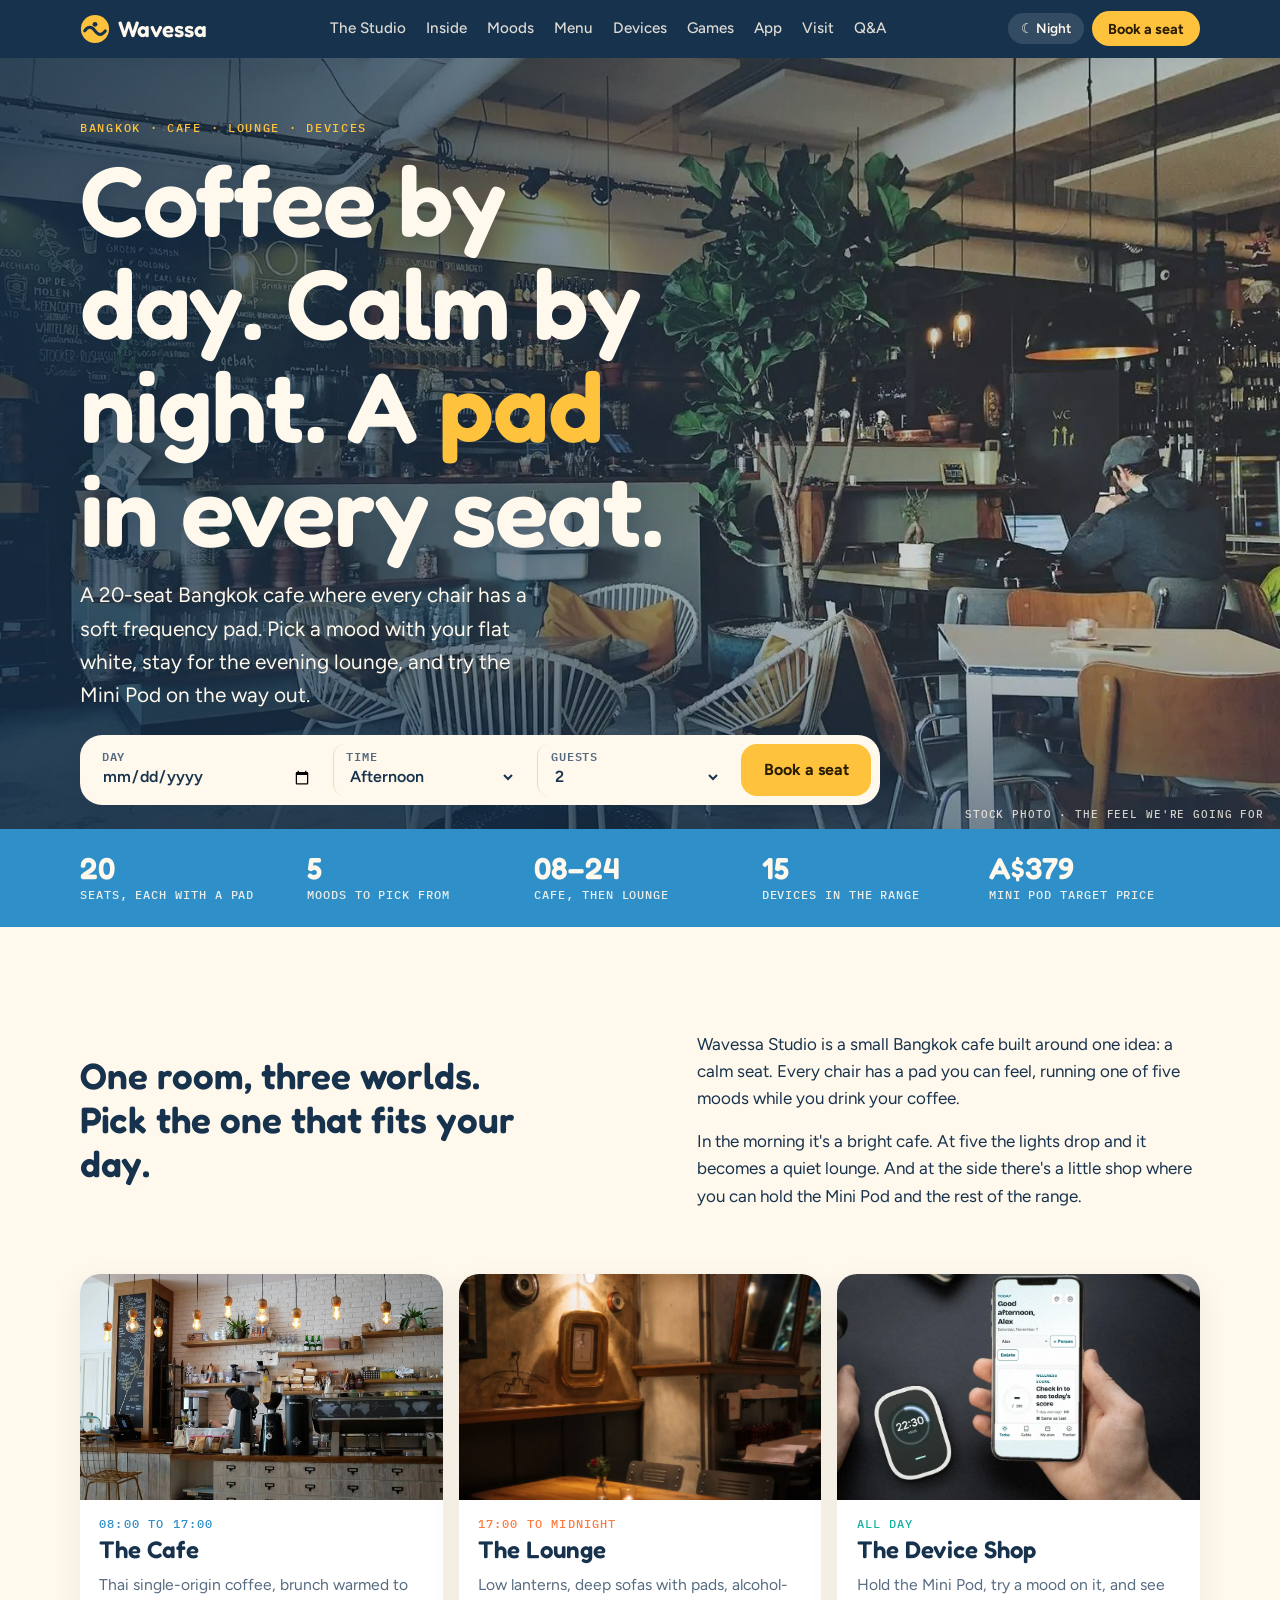
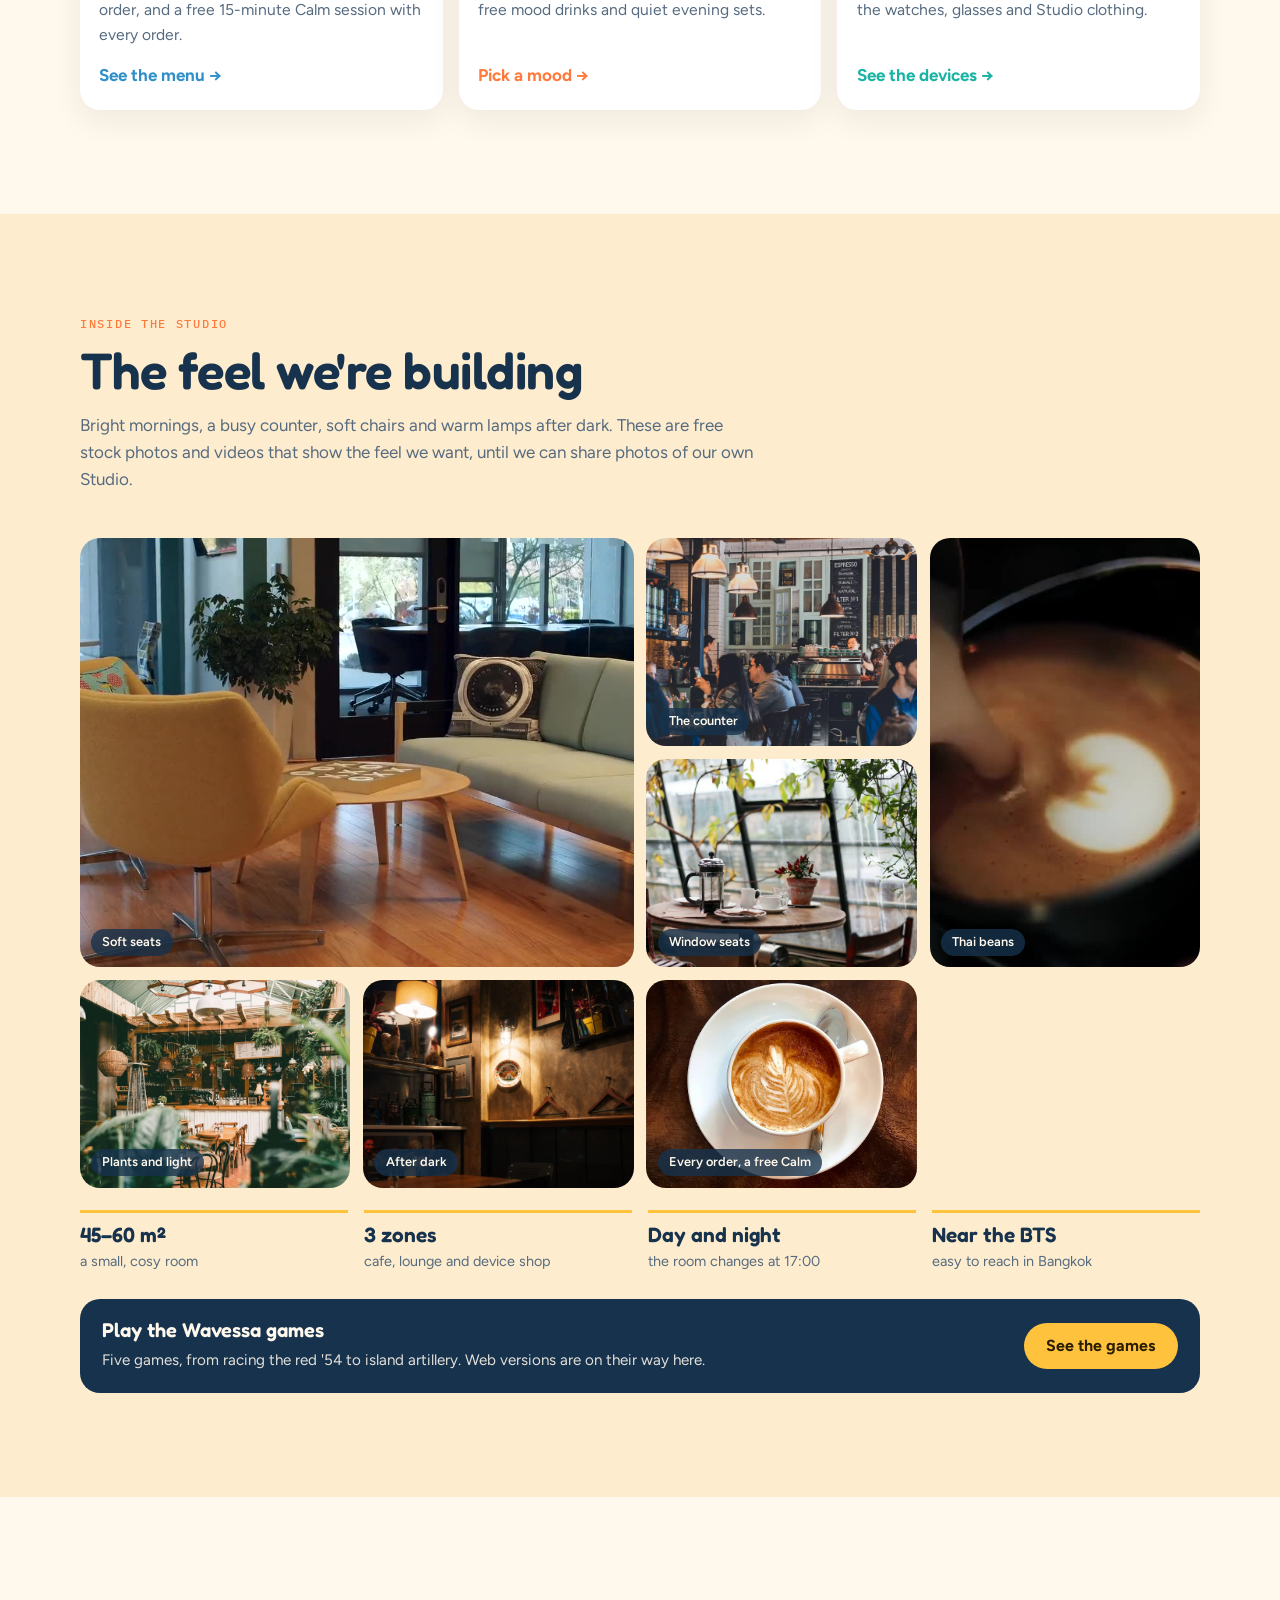
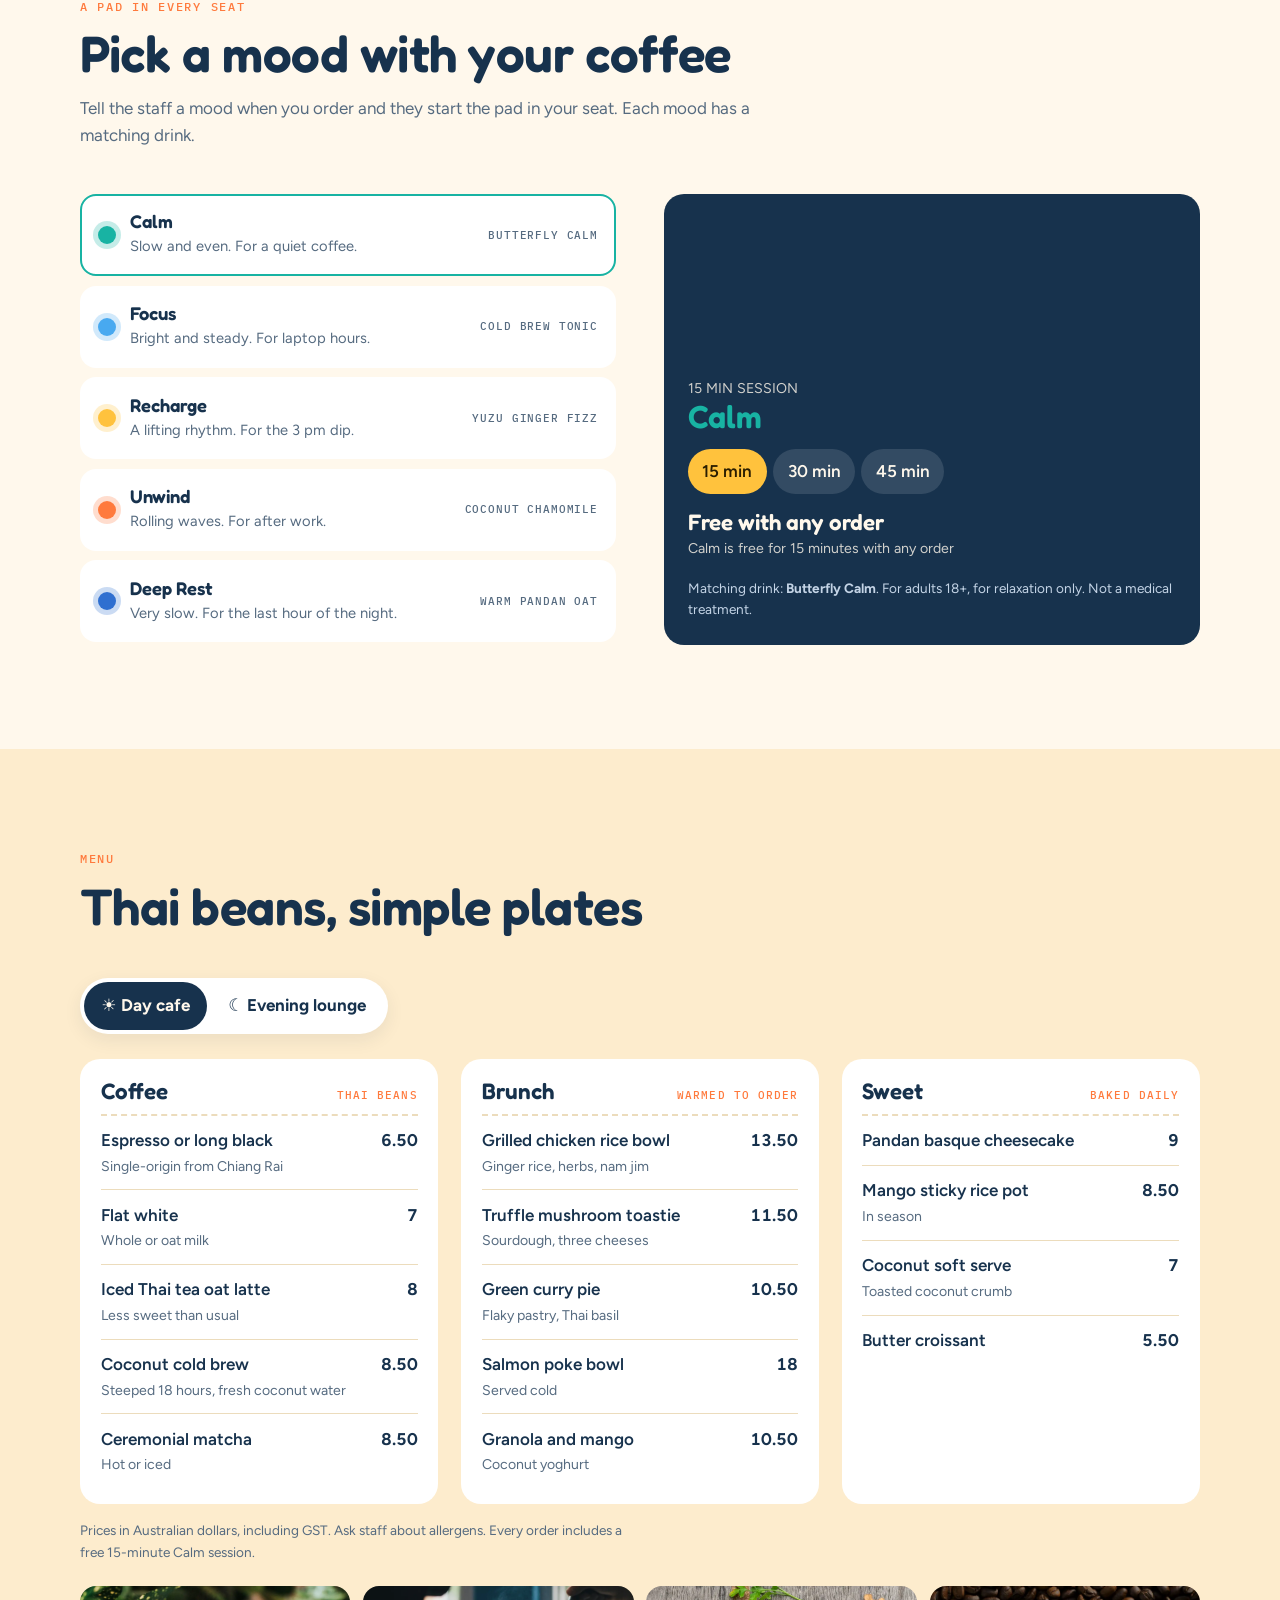
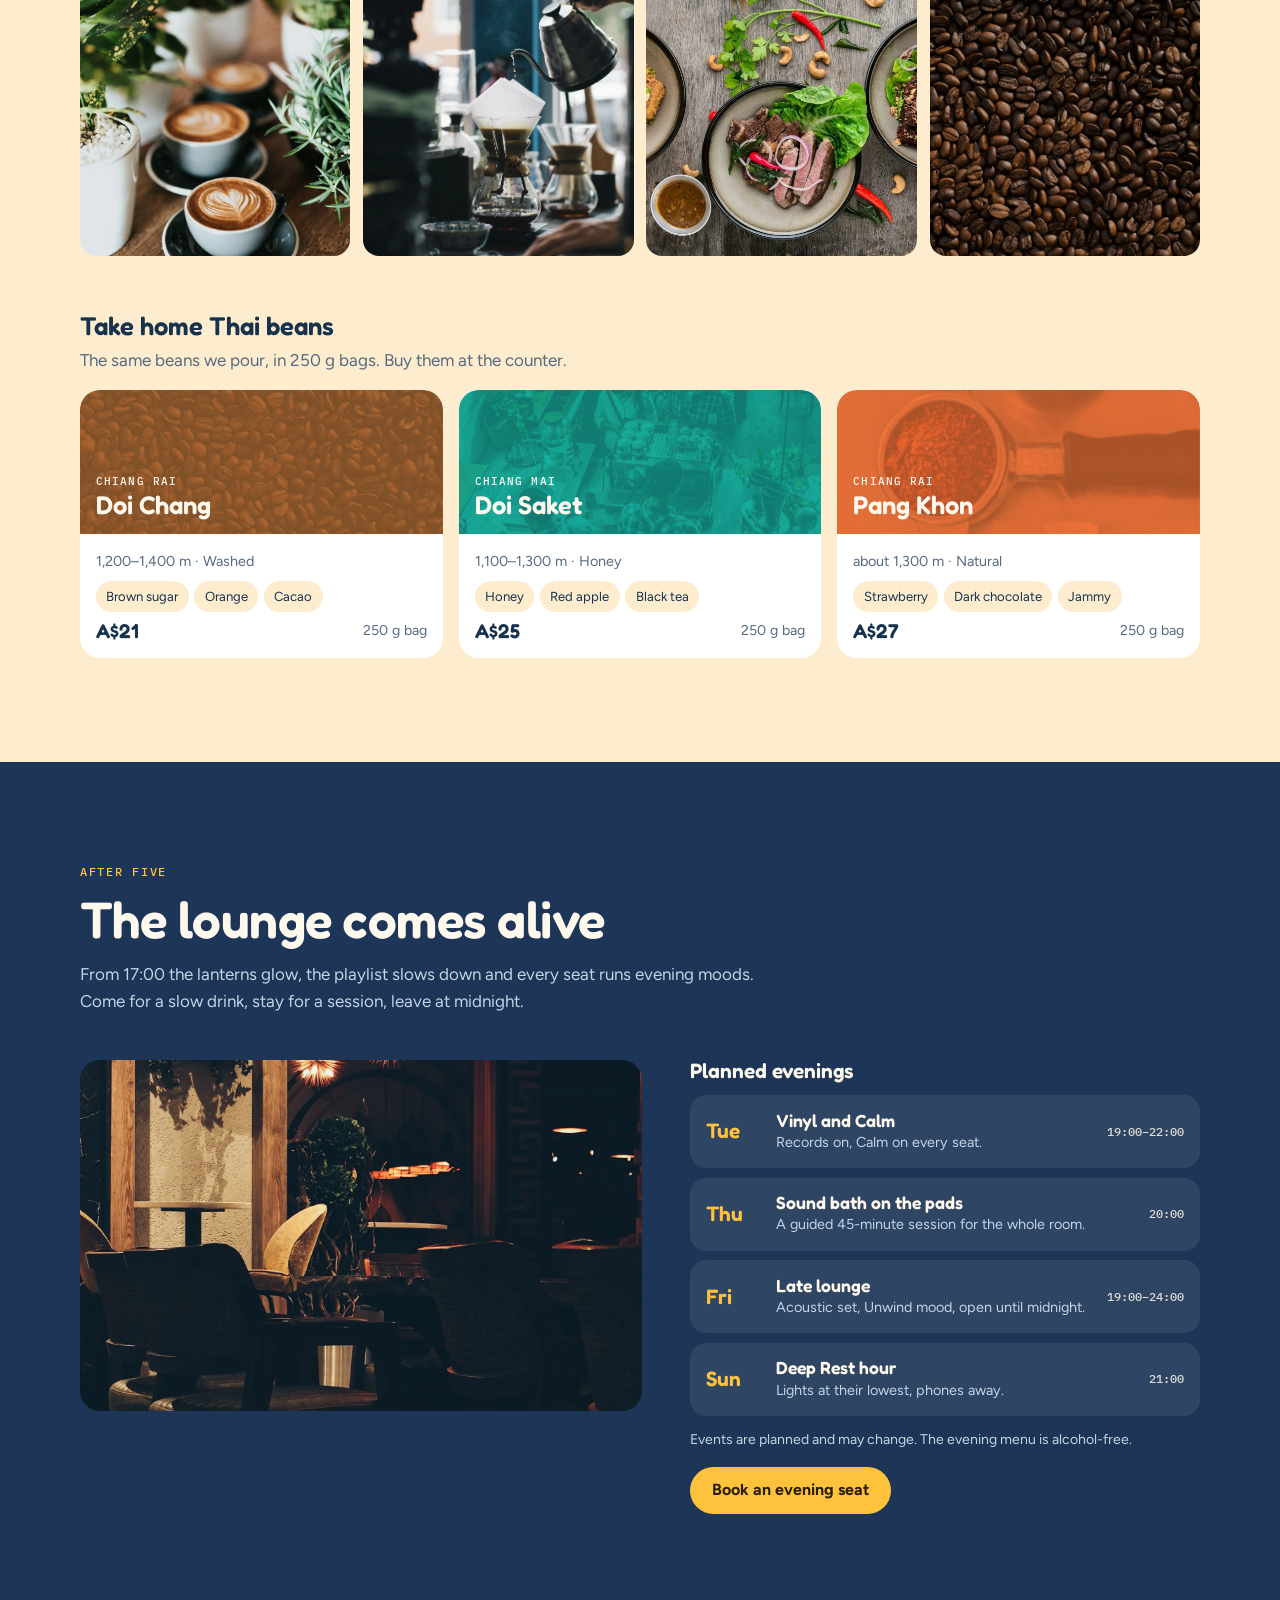
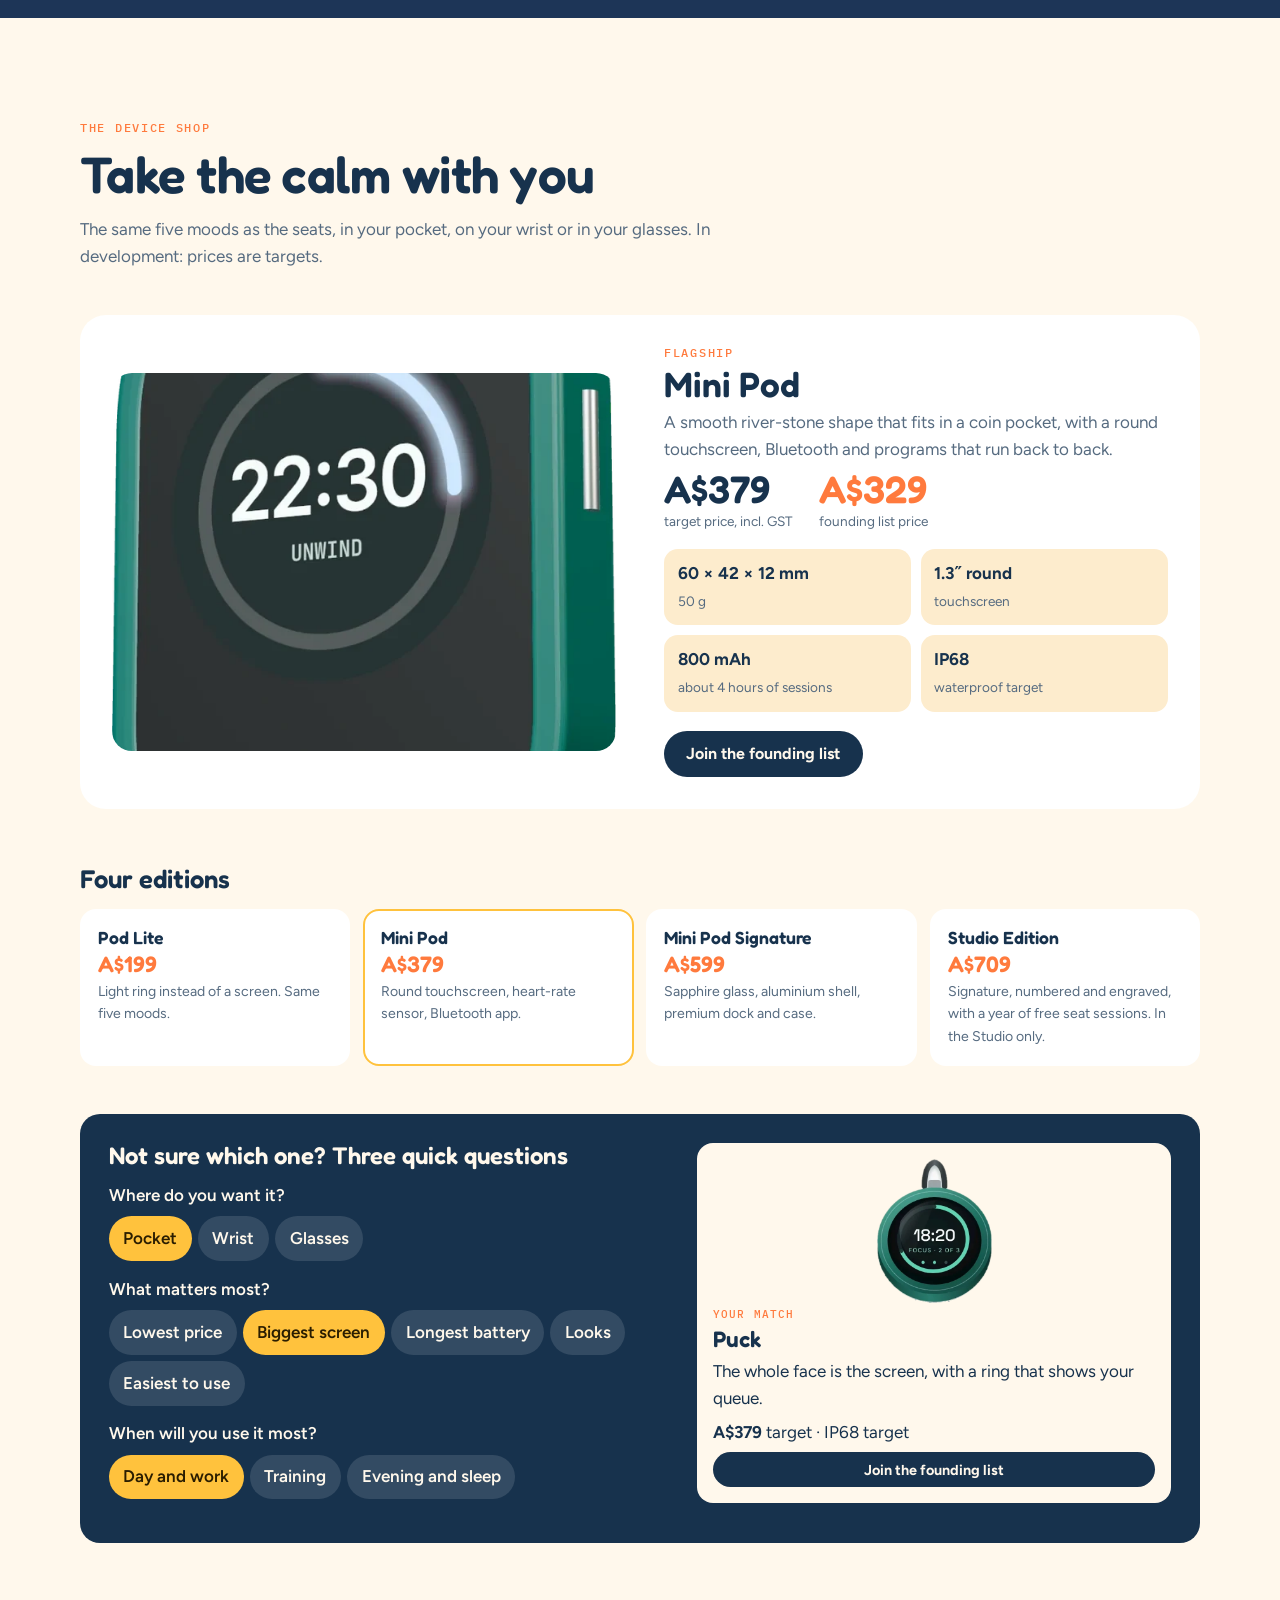
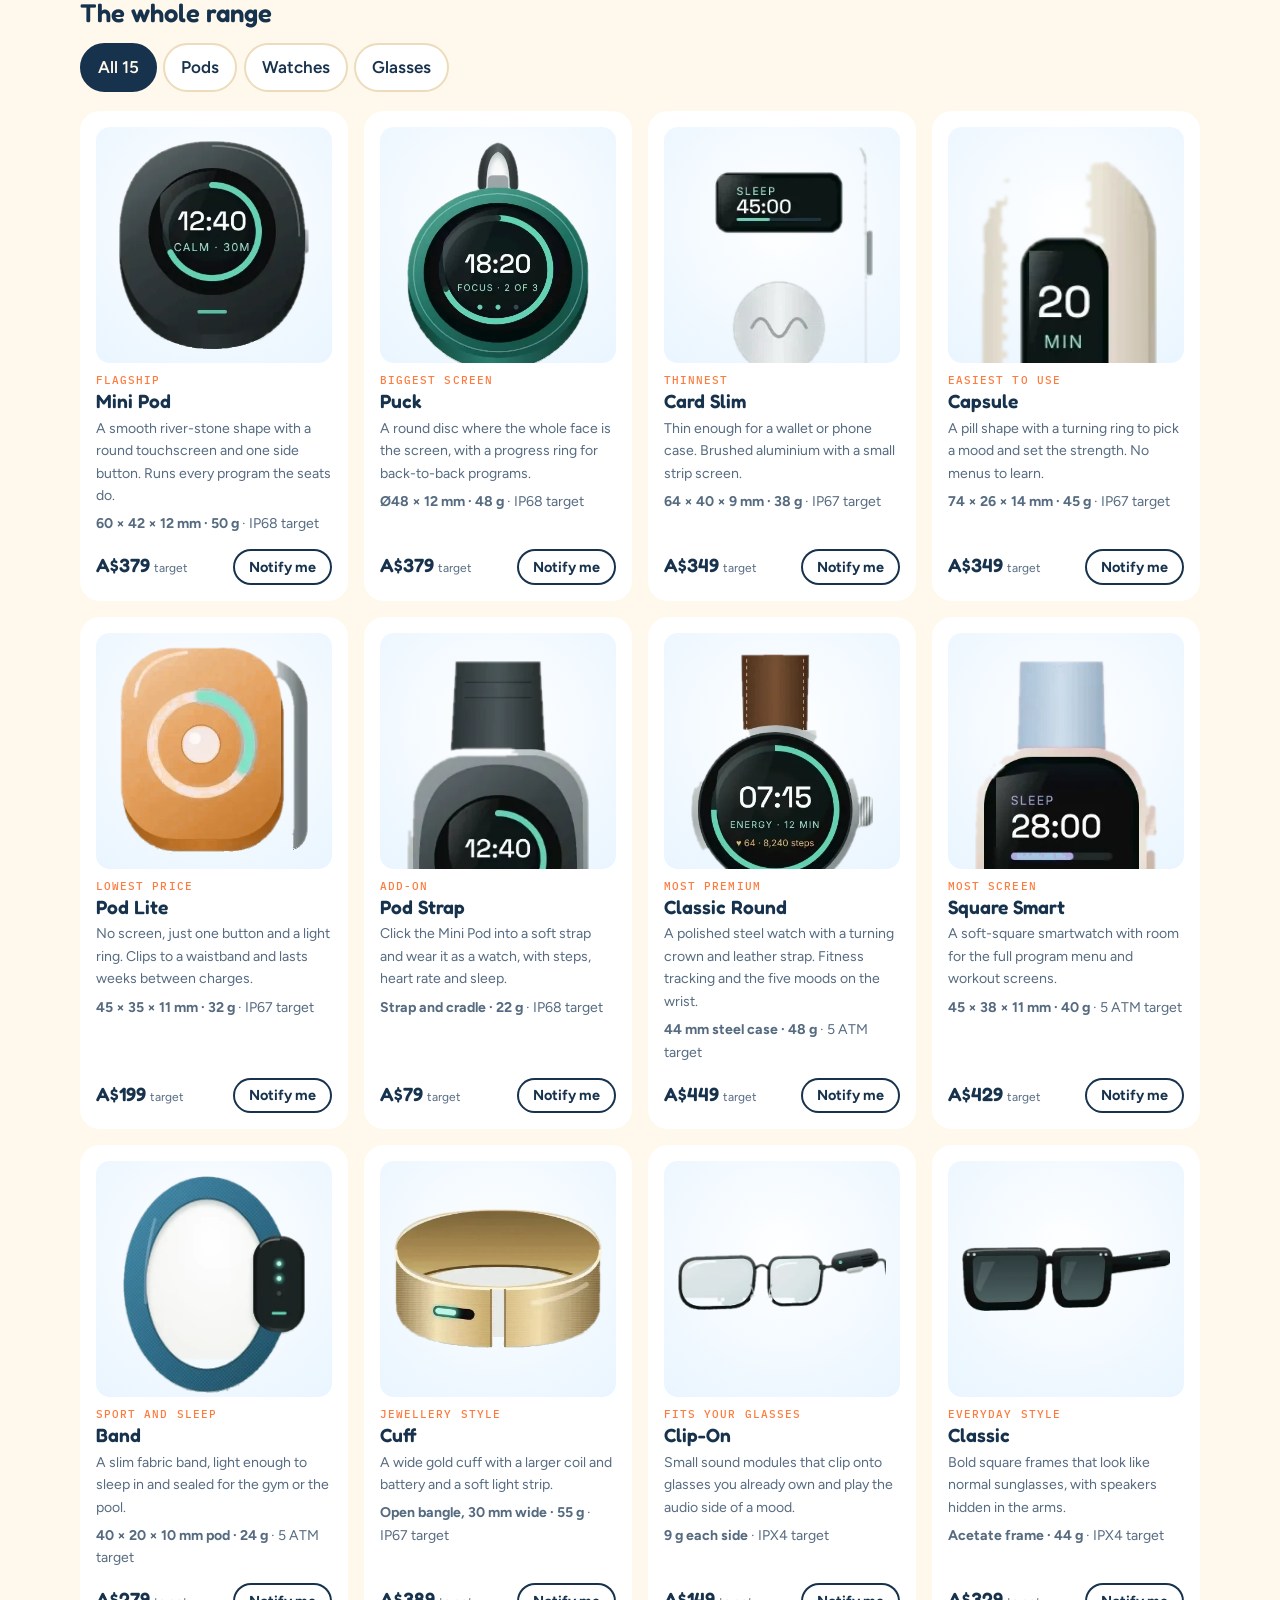
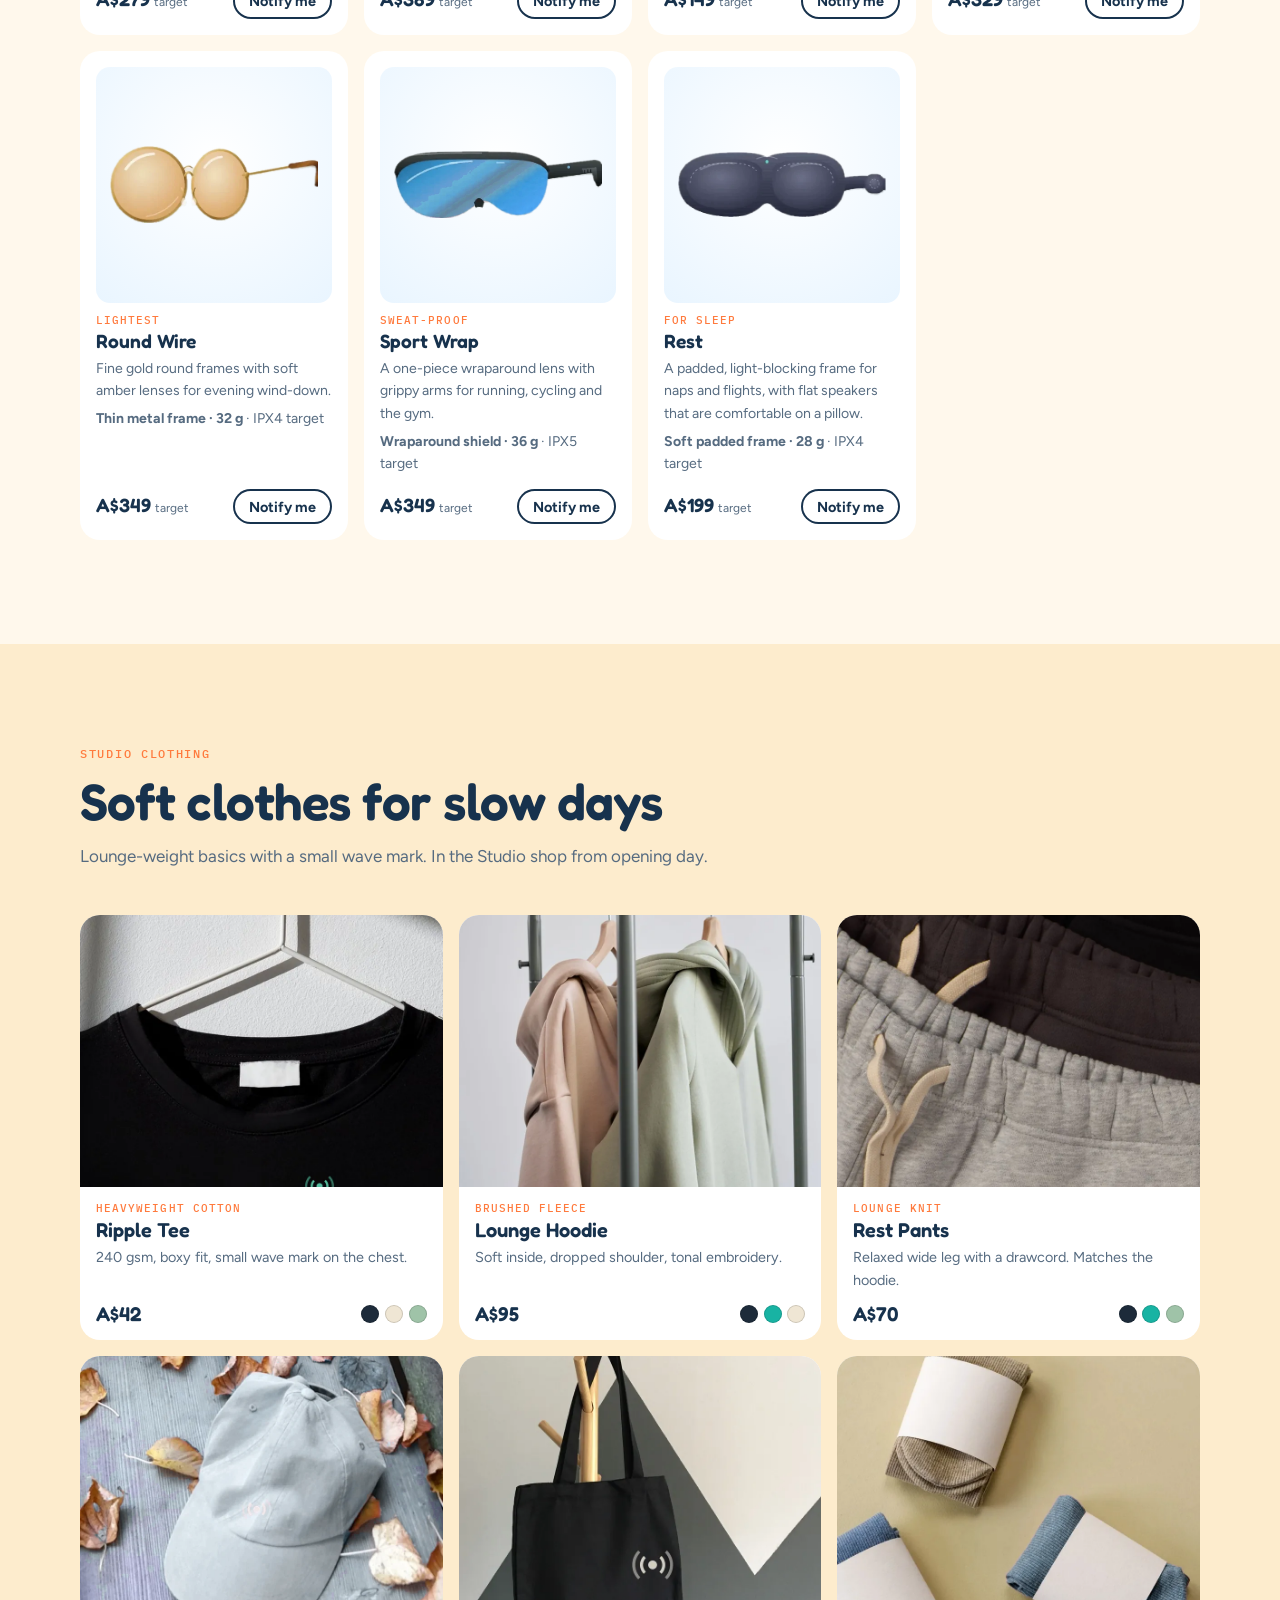
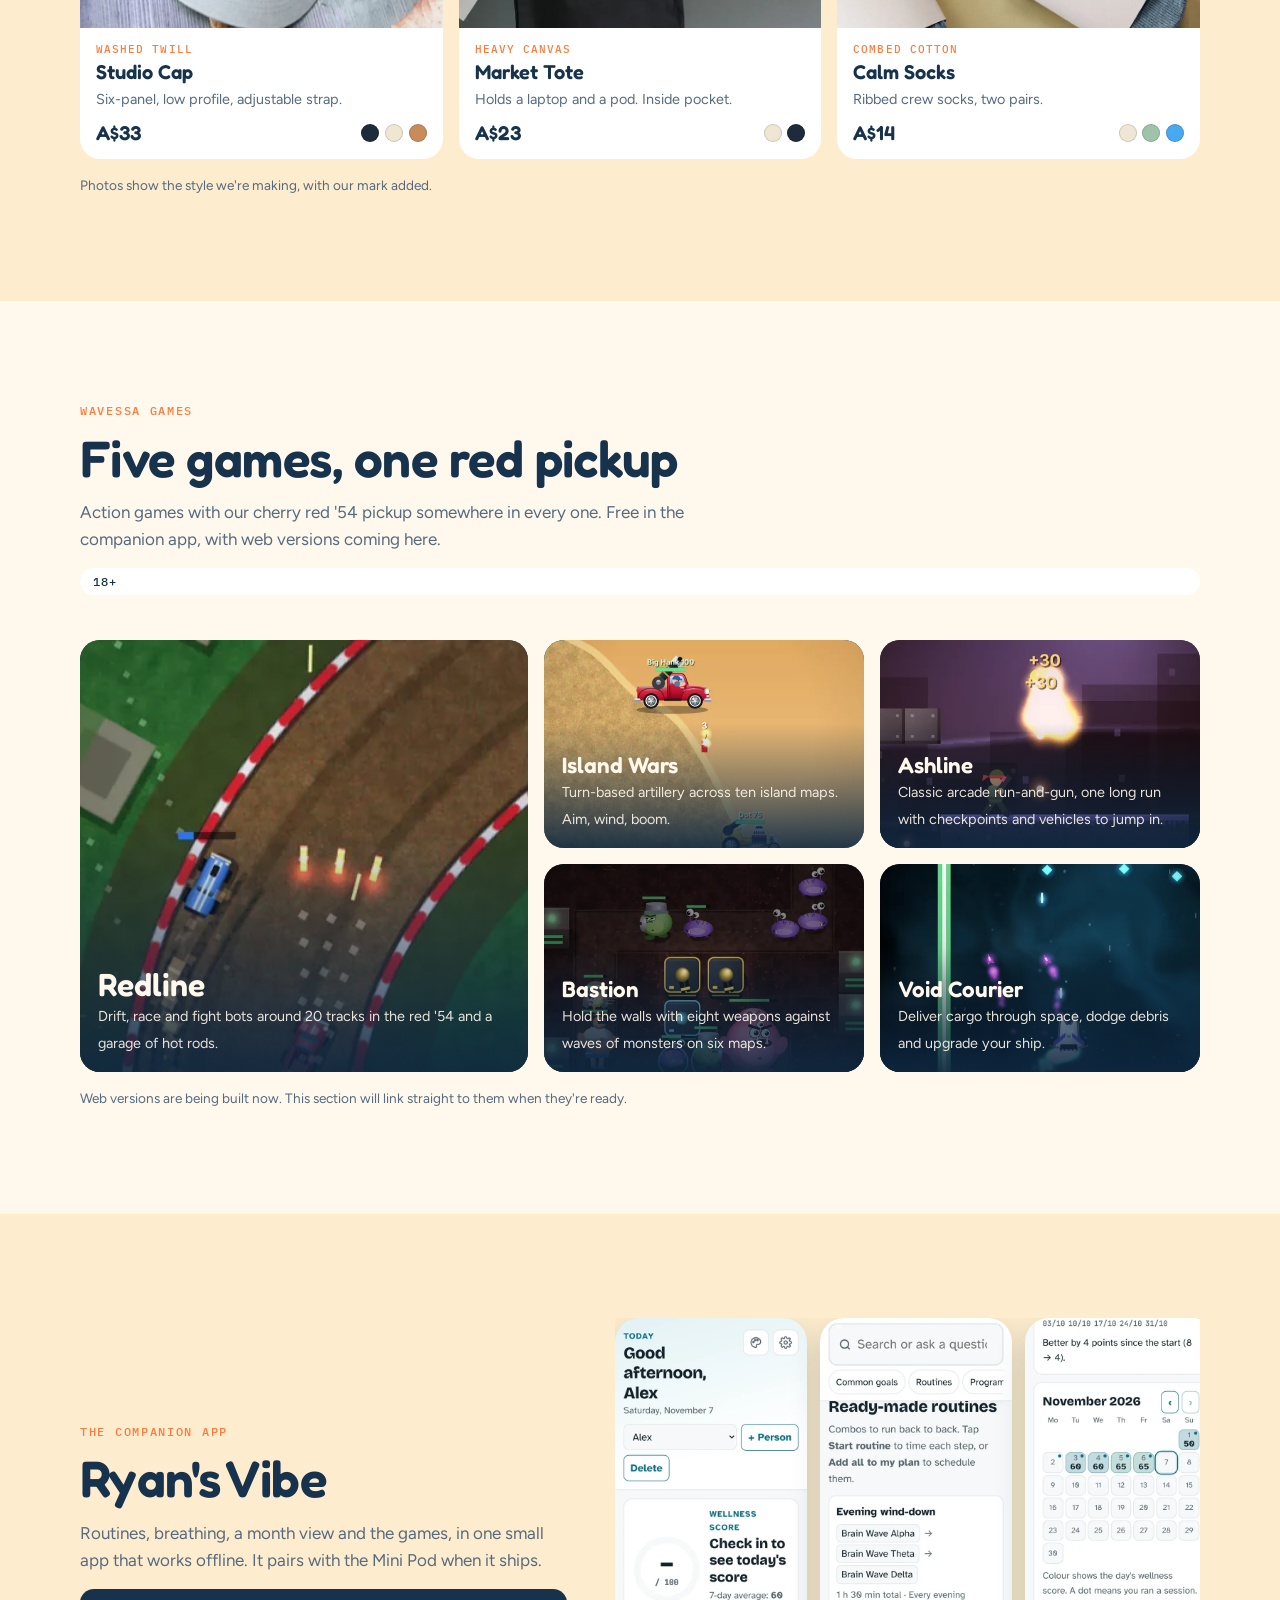
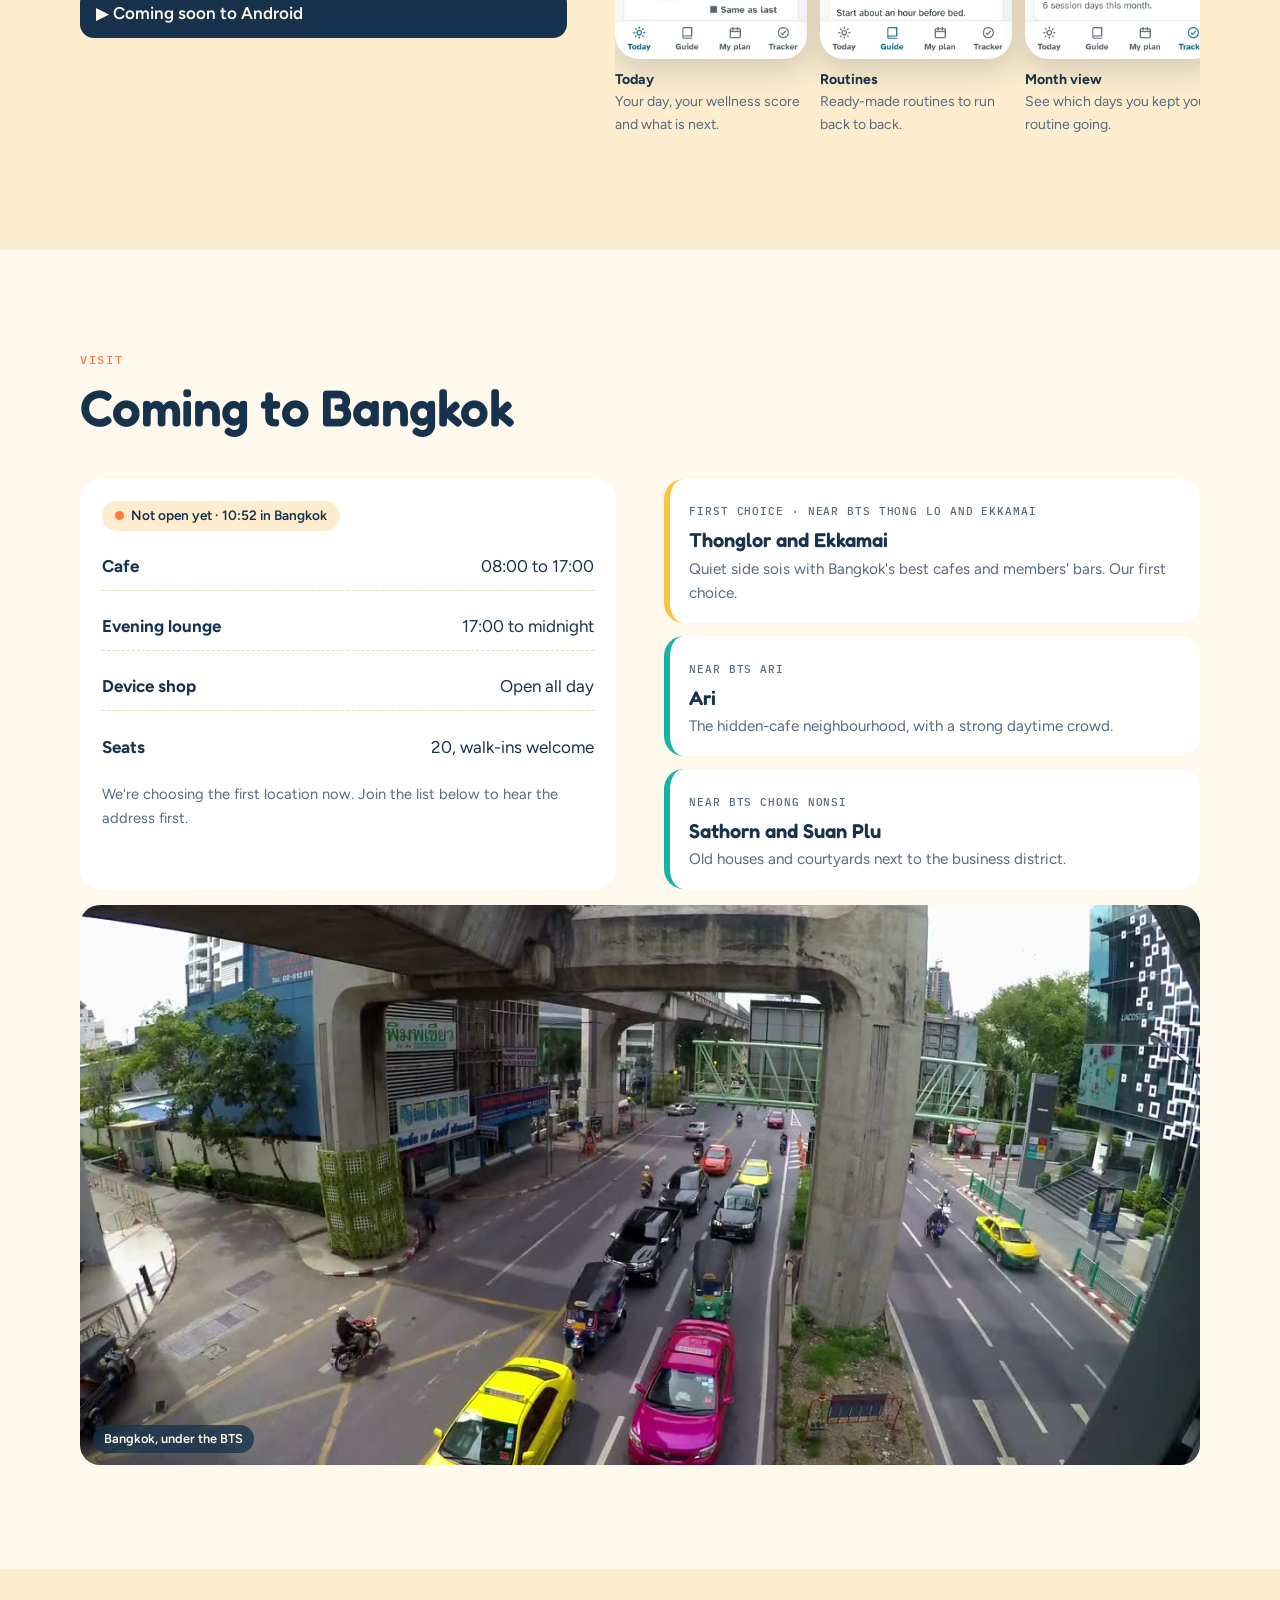
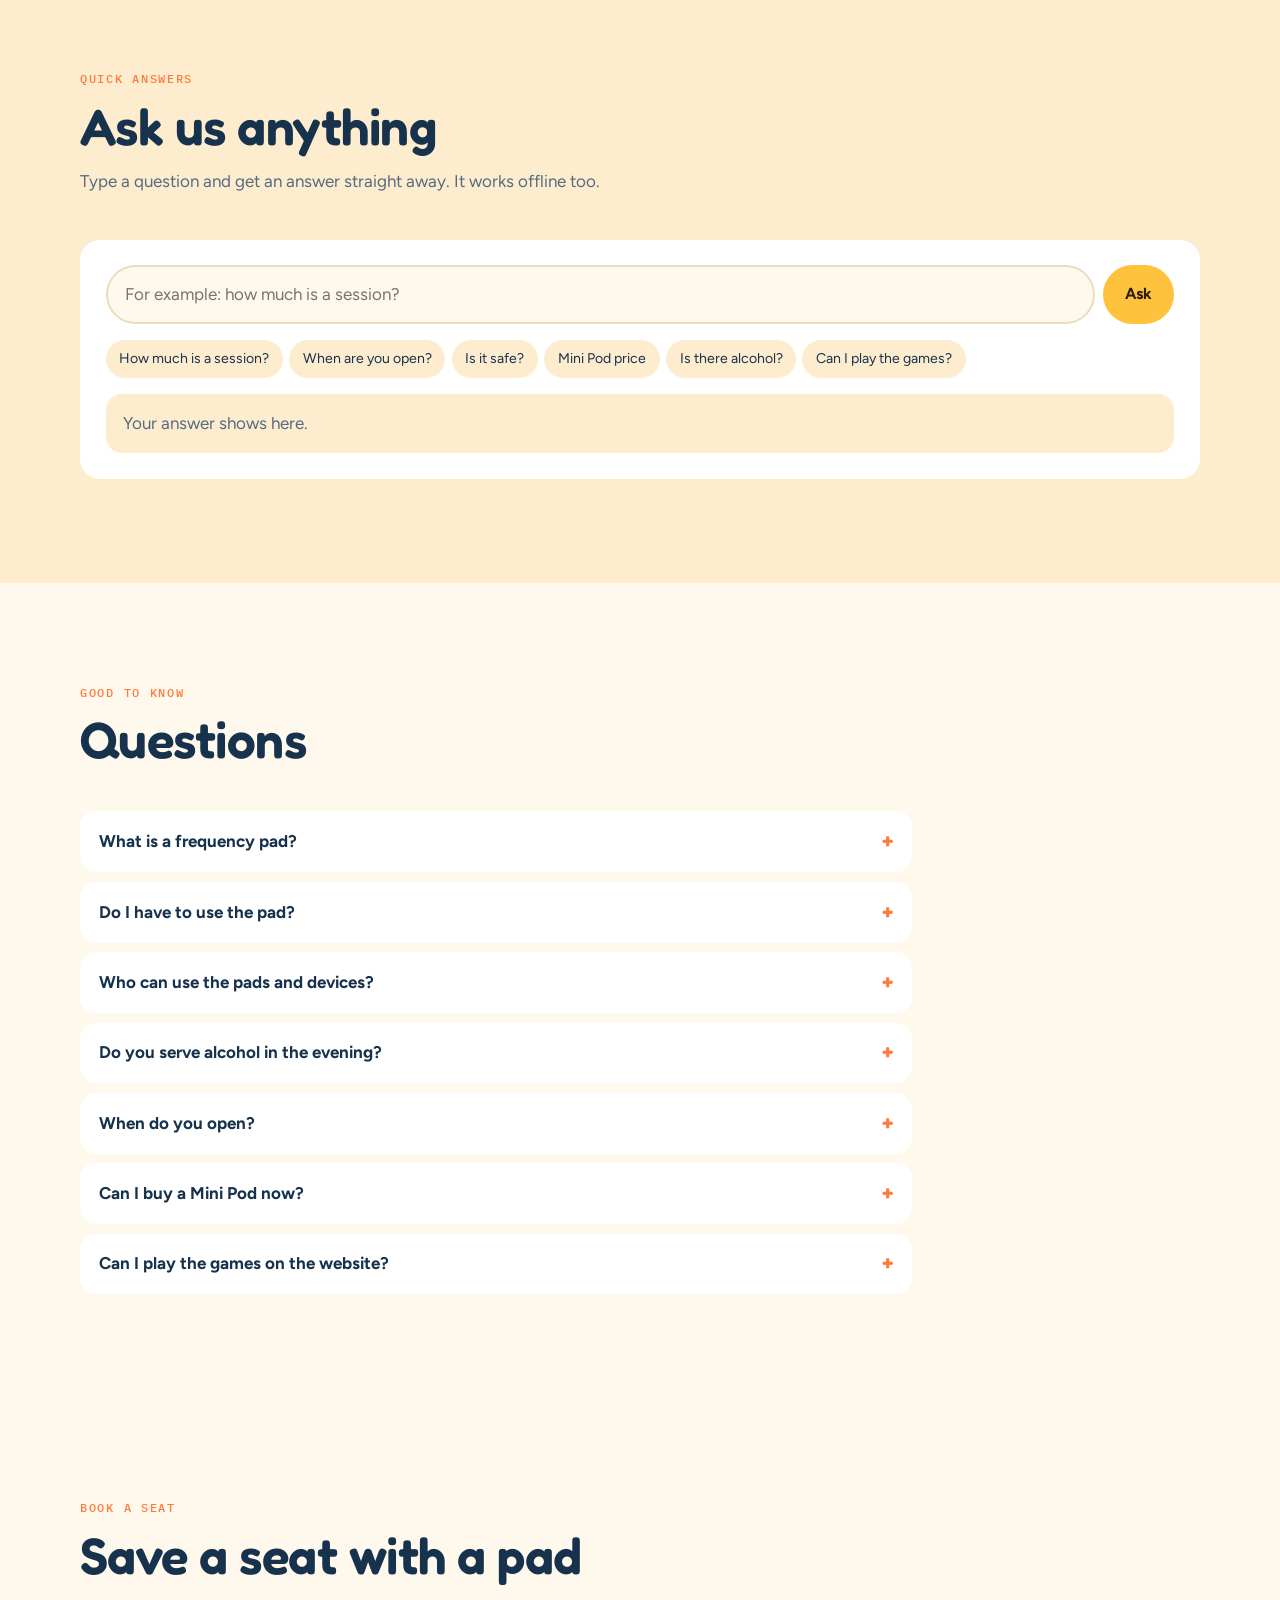
==== v2/index.html @ d227be1d "Use real stock photos and videos only on the v2 site; remove the cartoon 3D tour Co-Authored-By: Cla" ====
<!doctype html><html lang="en-AU"><head><meta charset="utf-8"><meta name="viewport" content="width=device-width,initial-scale=1,viewport-fit=cover"><link rel="manifest" href="manifest.webmanifest"><meta name="theme-color" content="#17324d"><link rel="icon" href="icons/icon-192.png"><link rel="apple-touch-icon" href="icons/icon-180.png"><meta name="apple-mobile-web-app-capable" content="yes"><meta name="apple-mobile-web-app-title" content="Wavessa"><title>Wavessa Studio</title><meta name="description" content="A Bangkok cafe by day and a calm lounge by night, with a frequency pad in every seat and a shop for the Mini Pod and the Wavessa range."><meta property="og:title" content="Wavessa Studio, Bangkok"><meta property="og:description" content="Coffee by day, a calm lounge by night, and a pad in every seat."><meta property="og:image" content="https://zeus4127.github.io/wavessa/v2/img/hero.jpg"><meta property="og:url" content="https://zeus4127.github.io/wavessa/v2/"><meta name="twitter:card" content="summary_large_image"><link rel="preconnect" href="https://fonts.googleapis.com"><link rel="preconnect" href="https://fonts.gstatic.com" crossorigin><link rel="stylesheet" href="https://fonts.googleapis.com/css2?family=Fredoka:wght@500;600&family=Figtree:wght@400;500;600;700&family=IBM+Plex+Mono:wght@500&display=swap"><style>:root{--bg:#fff8ec;--surface:#fdeccd;--card:#ffffff;--ink:#17324d;--muted:#566b80;--line:#ecdcbc;--navy:#17324d;--on-navy:#fff8ec;--sun:#ffc23d;--sun-ink:#2a1d00;--sea:#2f8fc9;--teal:#18b3a3;--orange:#ff7a3d;--ok:#1d8a5a;--f-display:"Fredoka","Trebuchet MS",system-ui,sans-serif;--f-body:"Figtree","Segoe UI",system-ui,sans-serif;--f-mono:"IBM Plex Mono",ui-monospace,Menlo,monospace;--wrap:72rem;--r:20px}:root[data-theme=night]{--bg:#1d3557;--surface:#24406a;--card:#2b4a78;--ink:#fff8ec;--muted:#c4d4e6;--line:#3a5a8a;--navy:#12253f;--sea:#7cc8ff;--ok:#8fe0b4;color-scheme:dark}*{box-sizing:border-box}[hidden]{display:none!important}html{scroll-behavior:smooth;scroll-padding-top:4.5rem}@media (prefers-reduced-motion:reduce){html{scroll-behavior:auto}}body{margin:0;background:var(--bg);color:var(--ink);font:400 1.0625rem/1.6 var(--f-body);transition:background .5s,color .5s}img{max-width:100%;display:block}.wrap{max-width:var(--wrap);margin:0 auto;padding-left:max(16px,env(safe-area-inset-left,0px));padding-right:max(16px,env(safe-area-inset-right,0px))}h1,h2,h3{margin:0;text-wrap:balance}h1,h2{font-family:var(--f-display);font-weight:600;letter-spacing:-.01em;line-height:1.04}h2{font-size:clamp(2rem, 5vw, 3.2rem)}h3{font:700 1.2rem/1.25 var(--f-body)}p{margin:0;max-width:62ch}a{color:inherit}button,input,select,textarea{font:inherit;color:inherit}:focus-visible{outline:3px solid var(--sun);outline-offset:2px;border-radius:6px}.eyebrow{font:500 .76rem/1 var(--f-mono);letter-spacing:.14em;text-transform:uppercase;color:var(--orange)}.muted{color:var(--muted)}section{padding-block:clamp(3.5rem,9vw,6.5rem)}.head{display:flex;flex-direction:column;gap:.9rem;margin-bottom:clamp(1.8rem,4vw,2.8rem)}.band{background:var(--surface);transition:background .5s}.btn{display:inline-flex;align-items:center;justify-content:center;gap:.5rem;font:700 1rem/1 var(--f-body);padding:.95rem 1.4rem;border-radius:999px;border:0;background:var(--sun);color:var(--sun-ink);text-decoration:none;cursor:pointer;white-space:nowrap;transition:transform .15s,filter .15s}.btn:hover{filter:brightness(1.05);transform:translateY(-1px)}.btn.dark{background:var(--navy);color:var(--on-navy)}.btn.line{background:0 0;color:var(--ink);box-shadow:inset 0 0 0 2px var(--ink)}.btn.sm{padding:.65rem 1rem;font-size:.9rem}.reveal{transition:opacity .7s,transform .7s}.reveal.pre{opacity:0;transform:translateY(24px)}body::before{content:"";position:fixed;inset:0 0 auto;height:env(safe-area-inset-top,0);z-index:30;background:var(--navy)}header.top{position:sticky;top:env(safe-area-inset-top,0);z-index:20;color:#fff8ec;background:#17324d}header.top .wrap{display:flex;align-items:center;justify-content:space-between;gap:1rem;padding-block:.7rem}.brand{font:600 1.4rem/1 var(--f-display);text-decoration:none;display:flex;align-items:center;gap:.5rem}.brand svg{width:30px;height:30px;flex:none}nav.links{display:flex;gap:1.25rem;font:500 .95rem/1 var(--f-body)}nav.links a{text-decoration:none;opacity:.85}nav.links a:hover{opacity:1;color:var(--sun)}.hright{display:flex;gap:.5rem;align-items:center}.tbtn{border:0;background:rgba(255,255,255,.12);color:#fff8ec;border-radius:999px;padding:.55rem .8rem;font:600 .85rem/1 var(--f-body);cursor:pointer;white-space:nowrap}.tbtn:hover{background:rgba(255,255,255,.22)}@media (max-width:1020px){nav.links{display:none}}@media (max-width:420px){.brand span{display:none}}.hero{position:relative;color:#fff8ec;background:#7cc8ff;min-height:clamp(36rem,82vh,50rem);overflow:hidden;isolation:isolate;display:flex;flex-direction:column}.hero .bg{position:absolute;inset:0;z-index:-2;background:#7cc8ff url("img/hero.jpg") center 55%/cover no-repeat;transition:opacity .6s}.hero .bg.n{background-image:url("img/hero-night.jpg");opacity:0}:root[data-theme=night] .hero .bg.n{opacity:1}@media (max-width:700px){.hero .bg{background-image:url("img/hero-small.jpg");background-position:50% 70%}.hero .bg.n{background-image:url("img/hero-night-small.jpg")}}.hero .shade{position:absolute;inset:0;z-index:-1;background:linear-gradient(100deg,rgba(14,40,66,.78) 0,rgba(14,40,66,.42) 45%,rgba(14,40,66,0) 75%),linear-gradient(0deg,rgba(14,40,66,.5) 0,rgba(14,40,66,0) 35%)}.hero .credit{position:absolute;right:max(16px,env(safe-area-inset-right,0px));bottom:.6rem;font:500 .68rem/1 var(--f-mono);letter-spacing:.08em;text-transform:uppercase;opacity:.8}@media (max-width:720px){.hero .credit{display:none}}@media (max-width:700px){.hero .shade{background:linear-gradient(180deg,rgba(14,40,66,.82) 0,rgba(14,40,66,.62) 55%,rgba(14,40,66,.3) 100%)}}.hero .wrap{flex:1 0 auto;width:100%;display:flex;flex-direction:column;justify-content:space-between;gap:1.5rem;padding-block:clamp(2rem,6vw,4rem) 1.5rem}.hero h1{font-size:clamp(2.8rem, 8vw, 6.2rem);max-width:12ch;text-shadow:0 3px 24px rgba(14,40,66,.35)}.hero h1 em{font-style:normal;color:var(--sun)}.hero .lede{margin-top:1.1rem;font-size:clamp(1.05rem, 2vw, 1.3rem);max-width:36ch}form.quick{display:grid;grid-template-columns:1.2fr 1fr 1fr auto;gap:.5rem;background:#fff8ec;color:#17324d;border-radius:22px;padding:.55rem;box-shadow:0 18px 50px rgba(14,40,66,.3);max-width:50rem}form.quick label{display:flex;flex-direction:column;gap:.15rem;padding:.35rem .8rem;border-radius:12px;font:600 .72rem/1.1 var(--f-mono);letter-spacing:.08em;text-transform:uppercase;color:#566b80;min-width:0}form.quick label+label{border-left:1px solid #ecdcbc}form.quick input,form.quick select{border:0;background:0 0;font:600 1rem/1.3 var(--f-body);color:#17324d;padding:.1rem 0;width:100%;min-width:0;color-scheme:light}form.quick .btn{border-radius:16px}@media (max-width:720px){form.quick{grid-template-columns:1fr 1fr}form.quick label+label{border-left:0}form.quick label:first-child{grid-column:1/-1}form.quick .btn{grid-column:1/-1}}.facts{background:var(--sea);color:#fff8ec}:root[data-theme=night] .facts{background:#12253f}.facts .wrap{display:grid;grid-template-columns:repeat(5,1fr);gap:1rem;padding-block:1.5rem}.facts div{display:flex;flex-direction:column;gap:.25rem}.facts b{font:600 1.9rem/1 var(--f-display);font-variant-numeric:tabular-nums}.facts small{font:500 .72rem/1.3 var(--f-mono);letter-spacing:.08em;text-transform:uppercase;opacity:.9}@media (max-width:760px){.facts .wrap{grid-template-columns:repeat(2,1fr);row-gap:1.3rem}.facts div:last-child{grid-column:1/-1}}.intro{display:grid;grid-template-columns:1.1fr 1fr;gap:clamp(2rem,5vw,4rem);align-items:center}.intro .big{font:600 clamp(1.6rem, 3.2vw, 2.3rem)/1.2 var(--f-display);max-width:22ch}.intro .text{display:flex;flex-direction:column;gap:1rem}@media (max-width:820px){.intro{grid-template-columns:1fr}}.worlds{display:grid;grid-template-columns:repeat(3,1fr);gap:1rem;margin-top:clamp(2.5rem,6vw,4rem)}.world{background:var(--card);border-radius:var(--r);overflow:hidden;display:flex;flex-direction:column;box-shadow:0 10px 30px rgba(23,50,77,.08)}.world img{aspect-ratio:16/10;object-fit:cover;width:100%;background:#7cc8ff}.world .body{padding:1.1rem 1.2rem 1.3rem;display:flex;flex-direction:column;gap:.5rem;flex:1}.world .when{font:500 .72rem/1 var(--f-mono);letter-spacing:.1em;text-transform:uppercase;color:var(--wc)}.world h3{font:600 1.5rem/1.1 var(--f-display)}.world p{color:var(--muted);font-size:.98rem}.world a{margin-top:auto;padding-top:.4rem;font-weight:700;color:var(--wc);text-decoration:none}@media (max-width:860px){.worlds{grid-template-columns:1fr}}.gal{display:grid;grid-template-columns:repeat(4,1fr);grid-auto-rows:13rem;gap:.8rem}.gal figure{margin:0;position:relative;border-radius:var(--r);overflow:hidden;background:#24406a}.gal img,.gal video{width:100%;height:100%;object-fit:cover;display:block}.gal .big{grid-column:span 2;grid-row:span 2}.gal .tall{grid-row:span 2}.gal figcaption{position:absolute;left:.7rem;bottom:.7rem;background:rgba(23,50,77,.78);color:#fff8ec;font:600 .8rem/1 var(--f-body);padding:.45rem .7rem;border-radius:999px}@media (max-width:860px){.gal{grid-template-columns:1fr 1fr;grid-auto-rows:10rem}}.m3d-facts{display:grid;grid-template-columns:repeat(4,1fr);gap:1rem;margin-top:1.4rem}.m3d-facts div{display:flex;flex-direction:column;gap:.2rem;border-top:3px solid var(--sun);padding-top:.7rem}.m3d-facts b{font:600 1.3rem/1.1 var(--f-display)}.m3d-facts span{color:var(--muted);font-size:.9rem}@media (max-width:760px){.m3d-facts{grid-template-columns:1fr 1fr}}.street{margin-top:1rem;border-radius:var(--r);overflow:hidden;position:relative;aspect-ratio:16/8;background:#24406a}.street video{width:100%;height:100%;object-fit:cover;display:block}.street span{position:absolute;left:.8rem;bottom:.8rem;background:rgba(23,50,77,.78);color:#fff8ec;font:600 .8rem/1 var(--f-body);padding:.45rem .7rem;border-radius:999px}.game-card{margin-top:1.6rem;display:flex;gap:1.2rem;align-items:center;justify-content:space-between;background:var(--navy);color:#fff8ec;border-radius:var(--r);padding:1.2rem 1.4rem}.game-card b{display:block;font:600 1.25rem/1.2 var(--f-display);margin-bottom:.25rem}.game-card span{opacity:.88;font-size:.95rem}@media (max-width:640px){.game-card{flex-direction:column;align-items:flex-start}}.moods{display:grid;grid-template-columns:1fr 1fr;gap:clamp(1.5rem,4vw,3rem);align-items:start}.mlist{display:flex;flex-direction:column;gap:.6rem}.mood{display:grid;grid-template-columns:auto 1fr auto;gap:.9rem;align-items:center;text-align:left;background:var(--card);border:2px solid transparent;border-radius:16px;padding:.9rem 1rem;cursor:pointer}.mood i{width:18px;height:18px;border-radius:50%;background:var(--c);box-shadow:0 0 0 5px color-mix(in srgb,var(--c) 25%,transparent)}.mood b{display:block;font:600 1.15rem/1.2 var(--f-display)}.mood span{color:var(--muted);font-size:.92rem}.mood em{font:500 .66rem/1.2 var(--f-mono);letter-spacing:.08em;text-transform:uppercase;font-style:normal;color:var(--muted);text-align:right;max-width:9rem}.mood[aria-pressed=true]{border-color:var(--c)}.seat{background:var(--navy);color:#fff8ec;border-radius:var(--r);padding:1.5rem;display:flex;flex-direction:column;gap:1rem;position:sticky;top:5.5rem}.seat canvas{width:100%;height:140px;display:block}.seat .now{font:600 2rem/1 var(--f-display);color:var(--mc,#18b3a3)}.lens{display:flex;gap:.4rem;flex-wrap:wrap}.lens button{border:0;background:rgba(255,255,255,.12);color:#fff8ec;border-radius:999px;padding:.55rem .9rem;font-weight:600;cursor:pointer}.lens button[aria-pressed=true]{background:var(--sun);color:var(--sun-ink)}.seat .price{font:600 1.4rem/1.1 var(--f-display)}.seat small{opacity:.8}.note{font-size:.85rem;color:var(--muted);margin-top:1rem}.seat .note{color:#c4d4e6;margin:0}@media (max-width:860px){.moods{grid-template-columns:1fr}.seat{position:static}.mood em{display:none}}.tabs{display:inline-flex;background:var(--card);border-radius:999px;padding:.25rem;gap:.2rem;box-shadow:0 6px 18px rgba(23,50,77,.08)}.tabs button{border:0;background:0 0;border-radius:999px;padding:.65rem 1.1rem;font-weight:700;cursor:pointer}.tabs button[aria-selected=true]{background:var(--navy);color:#fff8ec}:root[data-theme=night] .tabs button[aria-selected=true]{background:var(--sun);color:var(--sun-ink)}.menu-grid{display:grid;grid-template-columns:repeat(3,1fr);gap:1.4rem;margin-top:1.6rem}.menu-col{background:var(--card);border-radius:var(--r);padding:1.3rem 1.3rem 1rem}.menu-col h3{font:600 1.4rem/1 var(--f-display);display:flex;justify-content:space-between;align-items:baseline;gap:.5rem;padding-bottom:.7rem;border-bottom:2px dashed var(--line)}.menu-col h3 small{font:500 .68rem/1 var(--f-mono);letter-spacing:.1em;text-transform:uppercase;color:var(--orange)}.menu-col ul{list-style:none;margin:0;padding:0}.menu-col li{display:grid;grid-template-columns:1fr auto;gap:.1rem 1rem;padding:.7rem 0;border-bottom:1px solid var(--line)}.menu-col li:last-child{border-bottom:0}.menu-col li b{font-weight:600}.menu-col li em{font-style:normal;font-weight:700;font-variant-numeric:tabular-nums}.menu-col li span{grid-column:1/-1;color:var(--muted);font-size:.88rem}.menu-photos{display:grid;grid-template-columns:repeat(4,1fr);gap:.8rem;margin-top:1.4rem}.menu-photos img{border-radius:16px;aspect-ratio:1;object-fit:cover;width:100%}@media (max-width:900px){.menu-grid{grid-template-columns:1fr}.menu-photos{grid-template-columns:repeat(2,1fr)}}.pod{display:grid;grid-template-columns:1fr 1fr;gap:clamp(1.5rem,4vw,3rem);align-items:center;background:var(--card);border-radius:calc(var(--r) + 6px);padding:clamp(1.2rem,3vw,2rem)}.pod img{border-radius:var(--r);width:100%;aspect-ratio:4/3;object-fit:cover}.pod .price-row{display:flex;gap:1.6rem;flex-wrap:wrap;align-items:baseline;margin:.4rem 0 .2rem}.pod .price-row b{font:600 2.4rem/1 var(--f-display)}.pod .price-row small{display:block;color:var(--muted);font-size:.85rem}.specs{display:grid;grid-template-columns:1fr 1fr;gap:.6rem;margin:1rem 0 1.2rem}.specs div{background:var(--surface);border-radius:14px;padding:.7rem .85rem}.specs b{display:block;font-weight:700}.specs span{color:var(--muted);font-size:.85rem}@media (max-width:860px){.pod{grid-template-columns:1fr}}.filters{display:flex;gap:.4rem;flex-wrap:wrap;margin:2.2rem 0 1.2rem}.filters button{border:2px solid var(--line);background:var(--card);border-radius:999px;padding:.55rem 1rem;font-weight:600;cursor:pointer}.filters button[aria-pressed=true]{background:var(--navy);color:#fff8ec;border-color:var(--navy)}.range{display:grid;grid-template-columns:repeat(auto-fill,minmax(13.5rem,1fr));gap:1rem}.dev{background:var(--card);border-radius:var(--r);padding:1rem;display:flex;flex-direction:column;gap:.35rem}.dev .pic{aspect-ratio:1;border-radius:14px;background:radial-gradient(circle at 50% 40%,#fff,#e9f5ff);display:grid;place-items:center;overflow:hidden}:root[data-theme=night] .dev .pic{background:radial-gradient(circle at 50% 40%,#3b5f92,#24406a)}.dev .pic img{width:88%;height:88%;object-fit:contain}.dev .tag{font:500 .66rem/1 var(--f-mono);letter-spacing:.1em;text-transform:uppercase;color:var(--orange);margin-top:.4rem}.dev h3{font:600 1.2rem/1.1 var(--f-display)}.dev p{font-size:.88rem;color:var(--muted)}.dev .foot{display:flex;justify-content:space-between;align-items:center;margin-top:auto;padding-top:.5rem}.dev .foot b{font:600 1.2rem/1 var(--f-display)}.dev .foot small{color:var(--muted);font-size:.75rem}.games{display:grid;grid-template-columns:1.4fr 1fr 1fr;grid-auto-rows:1fr;gap:1rem}.game{position:relative;border-radius:var(--r);overflow:hidden;background:var(--navy);color:#fff8ec;min-height:13rem;display:flex;flex-direction:column;justify-content:flex-end}.game img{position:absolute;inset:0;width:100%;height:100%;object-fit:cover}.game::after{content:"";position:absolute;inset:0;background:linear-gradient(0deg,rgba(14,40,66,.9) 0,rgba(14,40,66,0) 60%)}.game div{position:relative;z-index:1;padding:1rem 1.1rem}.game b{font:600 1.4rem/1.1 var(--f-display);display:block}.game span{font-size:.9rem;opacity:.9}.game:first-child{grid-row:span 2}.game:first-child b{font-size:2rem}.age{display:inline-flex;gap:.4rem;align-items:center;font:500 .72rem/1 var(--f-mono);letter-spacing:.08em;text-transform:uppercase;background:var(--card);border-radius:999px;padding:.5rem .8rem}@media (max-width:860px){.games{grid-template-columns:1fr 1fr}.game:first-child{grid-column:1/-1;grid-row:auto;min-height:16rem}}@media (max-width:520px){.games{grid-template-columns:1fr}}.app{display:grid;grid-template-columns:1fr 1.2fr;gap:clamp(1.5rem,4vw,3rem);align-items:center}.phones{display:flex;gap:.8rem;overflow-x:auto;scroll-snap-type:x mandatory;padding-bottom:.6rem}.phones figure{margin:0;flex:0 0 12rem;scroll-snap-align:start}.phones img{border-radius:24px;box-shadow:0 12px 30px rgba(23,50,77,.18);background:#fff}.phones figcaption{margin-top:.6rem;font-size:.88rem;color:var(--muted)}.phones figcaption b{display:block;color:var(--ink)}.soon{display:inline-flex;gap:.6rem;align-items:center;background:var(--navy);color:#fff8ec;border-radius:14px;padding:.7rem 1rem;font-weight:600}@media (max-width:860px){.app{grid-template-columns:1fr}}.visit{display:grid;grid-template-columns:1fr 1fr;gap:clamp(1.5rem,4vw,3rem)}.hours{background:var(--card);border-radius:var(--r);padding:1.4rem;display:flex;flex-direction:column;gap:.8rem}.hours div{display:flex;justify-content:space-between;gap:1rem;padding:.6rem 0;border-bottom:1px dashed var(--line)}.hours div:last-of-type{border-bottom:0}.chip{display:inline-flex;align-items:center;gap:.45rem;font:600 .85rem/1 var(--f-body);background:var(--surface);border-radius:999px;padding:.5rem .8rem;align-self:flex-start}.chip i{width:9px;height:9px;border-radius:50%;background:var(--orange)}.areas{display:flex;flex-direction:column;gap:.8rem}.area{background:var(--card);border-radius:var(--r);padding:1.1rem 1.2rem;border-left:6px solid var(--teal)}.area:first-child{border-left-color:var(--sun)}.area small{font:500 .7rem/1 var(--f-mono);letter-spacing:.08em;text-transform:uppercase;color:var(--muted)}.area h3{font:600 1.25rem/1.2 var(--f-display);margin:.3rem 0}.area p{color:var(--muted);font-size:.95rem}@media (max-width:860px){.visit{grid-template-columns:1fr}}.ask{background:var(--card);border-radius:var(--r);padding:clamp(1rem,3vw,1.6rem);display:flex;flex-direction:column;gap:1rem}.ask form{display:flex;gap:.5rem}.ask input{flex:1;min-width:0;border:2px solid var(--line);background:var(--bg);border-radius:999px;padding:.85rem 1.1rem}.qchips{display:flex;gap:.4rem;flex-wrap:wrap}.qchips button{border:0;background:var(--surface);border-radius:999px;padding:.5rem .85rem;font-size:.88rem;cursor:pointer}.answer{background:var(--surface);border-radius:16px;padding:1rem 1.1rem;min-height:3.2rem}.answer b{display:block;font:600 1.05rem/1.2 var(--f-display);margin-bottom:.3rem}.faq{display:flex;flex-direction:column;gap:.6rem;max-width:52rem}.faq details{background:var(--card);border-radius:16px;padding:0 1.2rem}.faq summary{cursor:pointer;list-style:none;padding:1.05rem 0;font-weight:700;display:flex;justify-content:space-between;gap:1rem}.faq summary::-webkit-details-marker{display:none}.faq summary::after{content:"+";font:600 1.4rem/1 var(--f-display);color:var(--orange)}.faq details[open] summary::after{content:"–"}.faq details p{padding-bottom:1.1rem;color:var(--muted)}.book{display:grid;grid-template-columns:1.3fr 1fr;gap:clamp(1.5rem,4vw,3rem);align-items:start}form.bk{display:grid;grid-template-columns:1fr 1fr;gap:1rem}form.bk label{display:flex;flex-direction:column;gap:.35rem;font-weight:600;font-size:.92rem}form.bk label.full{grid-column:1/-1}form.bk input,form.bk select,form.bk textarea{border:2px solid var(--line);background:var(--card);border-radius:14px;padding:.8rem .9rem;font-weight:500}form.bk textarea{min-height:6rem;resize:vertical}.summary{position:sticky;top:5.5rem;background:var(--navy);color:#fff8ec;border-radius:var(--r);padding:1.5rem;display:flex;flex-direction:column;gap:.8rem}.summary h3{font:600 1.5rem/1.1 var(--f-display)}.summary dl{display:grid;grid-template-columns:auto 1fr;gap:.4rem 1rem;margin:0}.summary dt{opacity:.75}.summary dd{margin:0;font-weight:600;text-align:right}.summary .note{color:#c4d4e6}.msg{font-weight:600;color:var(--ok)}@media (max-width:860px){.book{grid-template-columns:1fr}.summary{position:static}form.bk{grid-template-columns:1fr}}.wait{display:flex;gap:.5rem;flex-wrap:wrap;margin-top:.4rem}.wait input{flex:1 1 14rem;border:0;border-radius:999px;padding:.9rem 1.1rem;background:#fff8ec;color:#17324d}.cta{background:var(--orange);color:#fff8ec;border-radius:calc(var(--r) + 6px);padding:clamp(1.4rem,4vw,2.4rem);display:grid;grid-template-columns:1.2fr 1fr;gap:1.5rem;align-items:center}.cta h2{font-size:clamp(1.8rem, 4vw, 2.6rem)}@media (max-width:860px){.cta{grid-template-columns:1fr}}footer{background:#17324d;color:#fff8ec;padding-block:2.5rem calc(2.5rem + env(safe-area-inset-bottom,0px))}footer .wrap{display:flex;flex-wrap:wrap;gap:1.5rem 3rem;justify-content:space-between}footer p{opacity:.8;font-size:.9rem}footer nav{display:flex;gap:1rem;flex-wrap:wrap;font-size:.92rem}footer nav a{text-decoration:none;opacity:.85}@media (max-width:900px){footer{padding-bottom:calc(6rem + env(safe-area-inset-bottom,0px))}}.mbtn{display:none;border:0;background:rgba(255,255,255,.12);color:#fff8ec;border-radius:999px;width:40px;height:40px;cursor:pointer;font-size:1.2rem}@media (max-width:1020px){.mbtn{display:inline-grid;place-items:center}}.drawer{position:fixed;inset:0;z-index:50;background:rgba(14,40,66,.5);display:none}.drawer.open{display:block}.drawer nav{position:absolute;right:0;top:0;bottom:0;width:min(20rem,86vw);background:#17324d;color:#fff8ec;padding:calc(1rem + env(safe-area-inset-top,0px)) 1.2rem 1.2rem;display:flex;flex-direction:column;gap:.2rem;overflow-y:auto}.drawer nav a{text-decoration:none;font:600 1.25rem/1 var(--f-display);padding:.8rem .4rem;border-bottom:1px solid rgba(255,255,255,.1)}.drawer .x{align-self:flex-end;border:0;background:rgba(255,255,255,.12);color:#fff8ec;width:40px;height:40px;border-radius:50%;font-size:1.3rem;cursor:pointer;margin-bottom:.6rem}.evening{background:#1d3557;color:#fff8ec}.evening .muted{color:#c4d4e6}.eve{display:grid;grid-template-columns:1.1fr 1fr;gap:clamp(1.5rem,4vw,3rem);align-items:start}.eve img{border-radius:var(--r);width:100%;aspect-ratio:16/10;object-fit:cover}.week{display:flex;flex-direction:column;gap:.6rem}.ev{display:grid;grid-template-columns:3.4rem 1fr auto;gap:1rem;align-items:center;background:rgba(255,255,255,.08);border-radius:16px;padding:.9rem 1rem}.ev b.d{font:600 1.3rem/1 var(--f-display);color:var(--sun)}.ev h3{font:600 1.1rem/1.2 var(--f-display)}.ev p{color:#c4d4e6;font-size:.9rem}.ev span{font:500 .75rem/1 var(--f-mono);color:#fff8ec;opacity:.85;white-space:nowrap}@media (max-width:860px){.eve{grid-template-columns:1fr}.ev{grid-template-columns:3rem 1fr}.ev span{grid-column:2}}.beans{display:grid;grid-template-columns:repeat(3,1fr);gap:1rem;margin-top:1rem}.bean{background:var(--card);border-radius:var(--r);overflow:hidden;display:flex;flex-direction:column}.bean .bag{height:9rem;position:relative;display:flex;align-items:flex-end;padding:1rem;color:#fff8ec;background:var(--bc)}.bean .bag img{position:absolute;inset:0;width:100%;height:100%;object-fit:cover;opacity:.35;mix-blend-mode:multiply}.bean .bag b{position:relative;font:600 1.6rem/1 var(--f-display)}.bean .bag small{display:block;font:500 .7rem/1 var(--f-mono);letter-spacing:.1em;text-transform:uppercase;margin-bottom:.35rem}.bean .body{padding:1rem;display:flex;flex-direction:column;gap:.5rem;flex:1}.bean .notes{display:flex;gap:.35rem;flex-wrap:wrap}.bean .notes span{background:var(--surface);border-radius:999px;padding:.3rem .65rem;font-size:.82rem}.bean .foot{display:flex;justify-content:space-between;align-items:center;margin-top:auto}.bean .foot b{font:600 1.25rem/1 var(--f-display)}.subh{font:600 1.6rem/1.1 var(--f-display);margin-top:clamp(2.5rem,6vw,3.5rem)}@media (max-width:860px){.beans{grid-template-columns:1fr}}.tiers{display:grid;grid-template-columns:repeat(4,1fr);gap:.8rem;margin-top:1rem}.tier{background:var(--card);border-radius:16px;padding:1rem;border:2px solid transparent;display:flex;flex-direction:column;gap:.3rem}.tier.pick{border-color:var(--sun)}.tier b{font:600 1.1rem/1.2 var(--f-display)}.tier em{font-style:normal;font:600 1.4rem/1 var(--f-display);color:var(--orange)}.tier span{color:var(--muted);font-size:.88rem}@media (max-width:860px){.tiers{grid-template-columns:1fr 1fr}}.finder{display:grid;grid-template-columns:1.2fr 1fr;gap:1.2rem;background:var(--navy);color:#fff8ec;border-radius:var(--r);padding:clamp(1.1rem,3vw,1.8rem);margin-top:clamp(2rem,5vw,3rem)}.finder h3{font:600 1.5rem/1.1 var(--f-display);margin-bottom:.8rem}.fq{margin-bottom:.9rem}.fq p{font-weight:600;margin-bottom:.45rem}.fq div{display:flex;gap:.4rem;flex-wrap:wrap}.fq button{border:0;background:rgba(255,255,255,.12);color:#fff8ec;border-radius:999px;padding:.55rem .9rem;font-weight:600;cursor:pointer}.fq button[aria-pressed=true]{background:var(--sun);color:var(--sun-ink)}.fres{background:#fff8ec;color:#17324d;border-radius:16px;padding:1rem;display:flex;flex-direction:column;gap:.4rem;align-self:start}.fres img{width:9rem;height:9rem;object-fit:contain;align-self:center}.fres small{font:500 .7rem/1 var(--f-mono);letter-spacing:.1em;text-transform:uppercase;color:var(--orange)}.fres h4{margin:0;font:600 1.4rem/1.1 var(--f-display)}@media (max-width:860px){.finder{grid-template-columns:1fr}}.wear{display:grid;grid-template-columns:repeat(3,1fr);gap:1rem}.cloth{background:var(--card);border-radius:var(--r);overflow:hidden;display:flex;flex-direction:column}.cloth img{aspect-ratio:4/3;object-fit:cover;width:100%}.cloth .body{padding:1rem;display:flex;flex-direction:column;gap:.35rem;flex:1}.cloth .tag{font:500 .66rem/1 var(--f-mono);letter-spacing:.1em;text-transform:uppercase;color:var(--orange)}.cloth h3{font:600 1.25rem/1.1 var(--f-display)}.cloth p{color:var(--muted);font-size:.9rem}.cloth .foot{display:flex;justify-content:space-between;align-items:center;margin-top:auto;padding-top:.4rem}.cloth .foot b{font:600 1.25rem/1 var(--f-display)}.sw{display:flex;gap:.35rem}.sw i{width:18px;height:18px;border-radius:50%;box-shadow:inset 0 0 0 1px rgba(0,0,0,.15)}@media (max-width:860px){.wear{grid-template-columns:1fr 1fr}}@media (max-width:520px){.wear{grid-template-columns:1fr}}.mbar{position:fixed;left:0;right:0;bottom:0;z-index:25;background:var(--card);border-top:1px solid var(--line);padding:.7rem max(16px,env(safe-area-inset-right,0px)) calc(.7rem + env(safe-area-inset-bottom,0px)) max(16px,env(safe-area-inset-left,0px));display:none;justify-content:space-between;align-items:center;gap:1rem;box-shadow:0 -8px 30px rgba(23,50,77,.1)}.mbar b{font:600 1.25rem/1 var(--f-display)}.mbar small{color:var(--muted);display:block;font-size:.8rem}@media (max-width:900px){.mbar{display:flex}}.toast{position:fixed;left:50%;bottom:5.5rem;transform:translate(-50%,1rem);background:var(--navy);color:#fff8ec;padding:.8rem 1.1rem;border-radius:999px;font-weight:600;opacity:0;pointer-events:none;transition:.25s;z-index:40}.toast.on{opacity:1;transform:translate(-50%,0)}</style></head><body><header class="top"><div class="wrap"><a class="brand" href="#top" aria-label="Wavessa home"><svg viewBox="0 0 32 32" aria-hidden="true"><circle cx="16" cy="16" r="15" fill="#ffc23d"/><path d="M5 18c3.5-5 7.5-5 11 0s7.5 5 11 0" fill="none" stroke="#17324d" stroke-width="3.2" stroke-linecap="round"/><circle cx="16" cy="11" r="2.6" fill="#17324d"/></svg> <span data-brand>Wavessa</span></a><nav class="links" aria-label="Main"><a href="#worlds">The Studio</a> <a href="#explore">Inside</a> <a href="#sessions">Moods</a> <a href="#menu">Menu</a> <a href="#devices">Devices</a> <a href="#games">Games</a> <a href="#app">App</a> <a href="#visit">Visit</a> <a href="#ask">Q&amp;A</a></nav><div class="hright"><button class="tbtn" id="todBtn" type="button" aria-pressed="false" aria-label="Switch between day cafe and night lounge">☾ Night</button> <a class="btn sm" href="#book">Book a seat</a> <button class="mbtn" id="menuBtn" type="button" aria-label="Open menu" aria-expanded="false">☰</button></div></div></header><div class="drawer" id="drawer" aria-hidden="true"><nav aria-label="Menu"><button class="x" id="menuX" type="button" aria-label="Close menu">×</button> <a href="#worlds">The Studio</a><a href="#explore">Inside</a><a href="#sessions">Moods</a><a href="#menu">Menu</a><a href="#evening">Evenings</a><a href="#devices">Devices</a><a href="#wear">Clothing</a><a href="#games">Games</a><a href="#app">App</a><a href="#visit">Visit</a><a href="#ask">Q&amp;A</a><a href="#book">Book a seat</a></nav></div><main id="top"><div class="hero"><div class="bg" role="img" aria-label="A bright, busy cafe with plants, pendant lights and wooden tables"></div><div class="bg n" aria-hidden="true"></div><div class="shade" aria-hidden="true"></div><span class="credit">Stock photo · the feel we're going for</span><div class="wrap"><div><p class="eyebrow" style="color:#ffc23d">Bangkok · Cafe · Lounge · Devices</p><h1 style="margin-top:.9rem">Coffee by day. Calm by night. A <em>pad</em> in every seat.</h1><p class="lede">A 20-seat Bangkok cafe where every chair has a soft frequency pad. Pick a mood with your flat white, stay for the evening lounge, and try the Mini Pod on the way out.</p></div><form class="quick" id="quick"><label>Day<input type="date" id="qDate" required></label> <label>Time <select id="qTime"><option>Morning</option><option selected="selected">Afternoon</option><option>Evening lounge</option></select></label> <label>Guests <select id="qGuests"><option>1</option><option selected="selected">2</option><option>3</option><option>4</option><option>5</option><option>6</option></select></label> <button class="btn" type="submit">Book a seat</button></form></div></div><div class="facts"><div class="wrap"><div><b>20</b><small>seats, each with a pad</small></div><div><b>5</b><small>moods to pick from</small></div><div><b>08–24</b><small>cafe, then lounge</small></div><div><b>15</b><small>devices in the range</small></div><div><b>A$379</b><small>Mini Pod target price</small></div></div></div><section id="worlds"><div class="wrap"><div class="intro reveal"><p class="big">One room, three worlds. Pick the one that fits your day.</p><div class="text"><p>Wavessa Studio is a small Bangkok cafe built around one idea: a calm seat. Every chair has a pad you can feel, running one of five moods while you drink your coffee.</p><p>In the morning it's a bright cafe. At five the lights drop and it becomes a quiet lounge. And at the side there's a little shop where you can hold the Mini Pod and the rest of the range.</p></div></div><div class="worlds"><article class="world reveal" style="--wc:#2f8fc9"><img src="img/photo/cafe-counter.webp" alt="A cafe counter with an espresso machine and shelves of cups" loading="lazy"><div class="body"><span class="when">08:00 to 17:00</span><h3>The Cafe</h3><p>Thai single-origin coffee, brunch warmed to order, and a free 15-minute Calm session with every order.</p><a href="#menu">See the menu →</a></div></article><article class="world reveal" style="--wc:#ff7a3d"><img src="img/photo/night-booth.webp" alt="A warm, low-lit lounge corner with a table and lamps" loading="lazy"><div class="body"><span class="when">17:00 to midnight</span><h3>The Lounge</h3><p>Low lanterns, deep sofas with pads, alcohol-free mood drinks and quiet evening sets.</p><a href="#sessions">Pick a mood →</a></div></article><article class="world reveal" style="--wc:#18b3a3"><img src="img/desk-pod.webp" alt="The Mini Pod on a desk next to a phone running the app" loading="lazy"><div class="body"><span class="when">All day</span><h3>The Device Shop</h3><p>Hold the Mini Pod, try a mood on it, and see the watches, glasses and Studio clothing.</p><a href="#devices">See the devices →</a></div></article></div></div></section><section id="explore" class="band" aria-labelledby="exploreH"><div class="wrap"><div class="head reveal"><p class="eyebrow">Inside the Studio</p><h2 id="exploreH">The feel we're building</h2><p class="muted">Bright mornings, a busy counter, soft chairs and warm lamps after dark. These are free stock photos and videos that show the feel we want, until we can share photos of our own Studio.</p></div><div class="gal" id="gal"><figure class="big"><video muted loop playsinline preload="none" poster="video/lounge-chairs.jpg" aria-label="Video of soft lounge chairs by a window"><source src="video/lounge-chairs.mp4" type="video/mp4"></video><figcaption>Soft seats</figcaption></figure><figure><img src="img/photo/cafe-busy.webp" alt="A busy cafe with people chatting at tables" loading="lazy"><figcaption>The counter</figcaption></figure><figure class="tall"><video muted loop playsinline preload="none" poster="video/latte-pour.jpg" aria-label="Video of milk being poured into a latte"><source src="video/latte-pour.mp4" type="video/mp4"></video><figcaption>Thai beans</figcaption></figure><figure><img src="img/photo/cafe-window.webp" alt="A table by a sunny window with a coffee press" loading="lazy"><figcaption>Window seats</figcaption></figure><figure><img src="img/photo/cafe-plants.webp" alt="A cafe full of hanging plants and daylight" loading="lazy"><figcaption>Plants and light</figcaption></figure><figure><img src="img/photo/night-lamp.webp" alt="A warm lamp in a quiet corner at night" loading="lazy"><figcaption>After dark</figcaption></figure><figure><img src="img/photo/coffee-latte2.webp" alt="A latte with leaf latte art" loading="lazy"><figcaption>Every order, a free Calm</figcaption></figure></div><div class="m3d-facts"><div><b>45–60 m²</b><span>a small, cosy room</span></div><div><b>3 zones</b><span>cafe, lounge and device shop</span></div><div><b>Day and night</b><span>the room changes at 17:00</span></div><div><b>Near the BTS</b><span>easy to reach in Bangkok</span></div></div><div class="game-card"><div><b>Play the Wavessa games</b><span>Five games, from racing the red '54 to island artillery. Web versions are on their way here.</span></div><a class="btn" href="#games">See the games</a></div></div></section><section id="sessions" aria-labelledby="sessH"><div class="wrap"><div class="head reveal"><p class="eyebrow">A pad in every seat</p><h2 id="sessH">Pick a mood with your coffee</h2><p class="muted">Tell the staff a mood when you order and they start the pad in your seat. Each mood has a matching drink.</p></div><div class="moods"><div class="mlist" id="moods" role="group" aria-label="Moods"></div><div class="seat" id="seat"><canvas id="wave" aria-hidden="true"></canvas><div><small id="sLen">15 MIN SESSION</small><div class="now" id="sMood">Calm</div></div><div class="lens" id="lens" role="group" aria-label="Session length"></div><div><div class="price" id="sPrice">Free with any order</div><small id="sNote"></small></div><p class="note">Matching drink: <b id="sDrink"></b>. For adults 18+, for relaxation only. Not a medical treatment.</p></div></div></div></section><section id="menu" class="band" aria-labelledby="menuH"><div class="wrap"><div class="head reveal"><p class="eyebrow">Menu</p><h2 id="menuH">Thai beans, simple plates</h2></div><div class="tabs" id="menuTabs" role="tablist" aria-label="Menu"><button role="tab" data-t="day" aria-selected="true">☀ Day cafe</button> <button role="tab" data-t="eve" aria-selected="false">☾ Evening lounge</button></div><div class="menu-grid" id="menuGrid"></div><p class="note" id="menuFoot"></p><div class="menu-photos"><img src="img/photo/coffee-latte.webp" alt="Latte with latte art" loading="lazy"> <img src="img/photo/coffee-pourover.webp" alt="Pour-over coffee" loading="lazy"> <img src="img/photo/food-plates.webp" alt="Brunch plates" loading="lazy"> <img src="img/photo/coffee-beans.webp" alt="Roasted coffee beans" loading="lazy"></div><h3 class="subh">Take home Thai beans</h3><p class="muted" style="margin-top:.4rem">The same beans we pour, in 250 g bags. Buy them at the counter.</p><div class="beans" id="beans"></div></div></section><section id="evening" class="evening" aria-labelledby="eveH"><div class="wrap"><div class="head reveal"><p class="eyebrow" style="color:#ffc23d">After five</p><h2 id="eveH">The lounge comes alive</h2><p class="muted">From 17:00 the lanterns glow, the playlist slows down and every seat runs evening moods. Come for a slow drink, stay for a session, leave at midnight.</p></div><div class="eve"><img src="img/photo/night-lounge.webp" alt="A warm, dimly lit lounge with hanging lamps and plants" loading="lazy"><div><h3 style="font:600 1.3rem/1.1 var(--f-display);margin-bottom:.8rem">Planned evenings</h3><div class="week" id="week"></div><p class="muted" style="font-size:.88rem;margin-top:.8rem">Events are planned and may change. The evening menu is alcohol-free.</p><a class="btn" href="#book" style="margin-top:1rem" id="eveBook">Book an evening seat</a></div></div></div></section><section id="devices" aria-labelledby="devH"><div class="wrap"><div class="head reveal"><p class="eyebrow">The device shop</p><h2 id="devH">Take the calm with you</h2><p class="muted">The same five moods as the seats, in your pocket, on your wrist or in your glasses. In development: prices are targets.</p></div><div class="pod reveal"><img src="img/pod-teal-34.webp" alt="The Mini Pod in deep teal" loading="lazy"><div><p class="eyebrow">Flagship</p><h3 style="font:600 2.2rem/1.05 var(--f-display);margin:.4rem 0">Mini Pod</h3><p class="muted">A smooth river-stone shape that fits in a coin pocket, with a round touchscreen, Bluetooth and programs that run back to back.</p><div class="price-row"><div><b>A$379</b><small>target price, incl. GST</small></div><div><b style="color:var(--orange)">A$329</b><small>founding list price</small></div></div><div class="specs"><div><b>60 × 42 × 12 mm</b><span>50 g</span></div><div><b>1.3″ round</b><span>touchscreen</span></div><div><b>800 mAh</b><span>about 4 hours of sessions</span></div><div><b>IP68</b><span>waterproof target</span></div></div><a class="btn dark" href="#join">Join the founding list</a></div></div><h3 class="subh">Four editions</h3><div class="tiers" id="tiers"></div><div class="finder reveal"><div><h3>Not sure which one? Three quick questions</h3><div id="fqs"></div></div><div class="fres" id="fres" role="status" aria-live="polite"></div></div><h3 class="subh">The whole range</h3><div class="filters" id="filters" role="group" aria-label="Filter the range" style="margin-top:1rem"></div><div class="range" id="range"></div></div></section><section id="wear" class="band" aria-labelledby="wearH"><div class="wrap"><div class="head reveal"><p class="eyebrow">Studio clothing</p><h2 id="wearH">Soft clothes for slow days</h2><p class="muted">Lounge-weight basics with a small wave mark. In the Studio shop from opening day.</p></div><div class="wear" id="wearGrid"></div><p class="note">Photos show the style we're making, with our mark added.</p></div></section><section id="games" aria-labelledby="gamesH"><div class="wrap"><div class="head reveal"><p class="eyebrow">Wavessa games</p><h2 id="gamesH">Five games, one red pickup</h2><p class="muted">Action games with our cherry red '54 pickup somewhere in every one. Free in the companion app, with web versions coming here.</p><span class="age">18+</span></div><div class="games" id="gameGrid"></div><p class="note">Web versions are being built now. This section will link straight to them when they're ready.</p></div></section><section id="app" class="band" aria-labelledby="appH"><div class="wrap app"><div class="head reveal" style="margin:0"><p class="eyebrow">The companion app</p><h2 id="appH"><span data-app>Ryan's Vibe</span></h2><p class="muted">Routines, breathing, a month view and the games, in one small app that works offline. It pairs with the Mini Pod when it ships.</p><span class="soon">▶ Coming soon to Android</span></div><div class="phones" id="phones"></div></div></section><section id="visit" aria-labelledby="visitH"><div class="wrap"><div class="head reveal"><p class="eyebrow">Visit</p><h2 id="visitH">Coming to Bangkok</h2></div><div class="visit"><div class="hours"><span class="chip"><i></i><span id="bkk">Not open yet</span></span><div><b>Cafe</b><span>08:00 to 17:00</span></div><div><b>Evening lounge</b><span>17:00 to midnight</span></div><div><b>Device shop</b><span>Open all day</span></div><div><b>Seats</b><span>20, walk-ins welcome</span></div><p class="muted" style="font-size:.92rem">We're choosing the first location now. Join the list below to hear the address first.</p></div><div class="areas" id="areas"></div></div><div class="street"><video muted loop playsinline preload="none" poster="video/bkk-bts-street.jpg" aria-label="Video of a Bangkok street under the BTS skytrain"><source src="video/bkk-bts-street.mp4" type="video/mp4"></video><span>Bangkok, under the BTS</span></div><div></div></div></section><section id="ask" class="band" aria-labelledby="askH"><div class="wrap"><div class="head reveal"><p class="eyebrow">Quick answers</p><h2 id="askH">Ask us anything</h2><p class="muted">Type a question and get an answer straight away. It works offline too.</p></div><div class="ask"><form id="askForm"><input id="askIn" type="search" placeholder="For example: how much is a session?" aria-label="Your question" autocomplete="off"><button class="btn" type="submit">Ask</button></form><div class="qchips" id="qchips"></div><div class="answer" id="answer" role="status" aria-live="polite"><span class="muted">Your answer shows here.</span></div></div></div></section><section id="faq" aria-labelledby="faqH"><div class="wrap"><div class="head reveal"><p class="eyebrow">Good to know</p><h2 id="faqH">Questions</h2></div><div class="faq" id="faqList"></div></div></section><section id="book" aria-labelledby="bookH"><div class="wrap"><div class="head reveal"><p class="eyebrow">Book a seat</p><h2 id="bookH">Save a seat with a pad</h2><p class="muted">There's no payment online. Send the form and your email app opens with your booking filled in.</p></div><div class="book"><form class="bk" id="bk"><label>Day<input type="date" id="bDate" required></label> <label>Time<select id="bTime"><option>Morning</option><option selected="selected">Afternoon</option><option>Evening lounge</option></select></label> <label>Guests<select id="bGuests"><option>1</option><option selected="selected">2</option><option>3</option><option>4</option><option>5</option><option>6</option></select></label> <label>Mood<select id="bMood"></select></label> <label>Your name<input id="bName" required autocomplete="name"></label> <label>Your email<input id="bEmail" type="email" required autocomplete="email"></label> <label class="full">Anything else<textarea id="bNote" placeholder="Window seat, birthday, a quiet corner..."></textarea></label><div class="full" style="grid-column:1/-1"><button class="btn dark" type="submit">Send booking</button> <span class="msg" id="bMsg" role="status"></span></div></form><aside class="summary" aria-label="Booking summary"><h3>Your visit</h3><dl><dt>Day</dt><dd id="sumDate">Pick a day</dd><dt>Time</dt><dd id="sumTime">Afternoon</dd><dt>Guests</dt><dd id="sumGuests">2</dd><dt>Mood</dt><dd id="sumMood">Calm</dd></dl><p class="note">A free 15-minute Calm session comes with every order. Longer sessions from A$4.50.</p></aside></div></div></section><section id="join" style="padding-top:0"><div class="wrap"><div class="cta"><div><h2>Be first through the door</h2><p style="margin-top:.6rem">Hear the address first, get the A$329 founding price on the Mini Pod, and an invite to the opening night.</p></div><form class="wait" id="waitForm" name="founding-list" method="POST" data-netlify="true"><input type="hidden" name="form-name" value="founding-list"> <input type="email" id="waitEmail" name="email" placeholder="Your email" aria-label="Your email" required autocomplete="email"> <button class="btn dark" type="submit">Join the list</button><p id="waitMsg" role="status" style="flex-basis:100%;font-weight:600"></p></form></div></div></section></main><footer><div class="wrap"><div><p style="font:600 1.6rem/1 var(--f-display);opacity:1" data-brand>Wavessa</p><p style="margin-top:.6rem">Wavessa Studio, Bangkok. Wellness only: our pads and devices are for relaxation and are not medical devices.</p><p style="margin-top:.4rem">© <span id="yr">2026</span> <span data-brand>Wavessa</span> · <a id="mail" href="mailto:hello@example.com">hello@example.com</a></p></div><nav aria-label="Footer"><a href="#worlds">The Studio</a><a href="#explore">Inside</a><a href="#menu">Menu</a><a href="#devices">Devices</a><a href="#games">Games</a><a href="#faq">FAQ</a><a href="#book">Book</a><a href="privacy.html">Privacy</a></nav></div></footer><div class="mbar" role="region" aria-label="Book"><div><b>Free Calm session</b><small>with every order</small></div><a class="btn" href="#book">Book a seat</a></div><div class="toast" id="toast" role="status"></div><script src="data/site-data.js"></script><script>function _0x3aee(_0x101089,_0x45da87){var _0x472c61=_0x472c();return _0x3aee=function(_0x3aee90,_0x3e88be){_0x3aee90=_0x3aee90-0x1d0;var _0x18f427=_0x472c61[_0x3aee90];return _0x18f427;},_0x3aee(_0x101089,_0x45da87);}function _0x472c(){var _0x3309d5=['4106362SoIdFp','</h3><p>','\x0aName:\x20','app','</p></details>','Your\x20email\x20app\x20should\x20open\x20now\x20with\x20the\x20booking\x20filled\x20in.','fqs','sumDate','641305EsqnTo','lineTo','</p><p><b>A$','</p></div><span>','moveTo','When\x20are\x20you\x20open?','theme','\x22\x20loading=\x22lazy\x22><div\x20class=\x22body\x22><span\x20class=\x22tag\x22>','ranges','<div\x20class=\x22ev\x22><b\x20class=\x22d\x22>','keydown','bMood','bEmail','key','\x22\x20loading=\x22lazy\x22><div><b>','strokeStyle','mailto:','join','auto','154OoYHfc','qGuests','sumTime','Not\x20open\x20yet\x20·\x20','\x0aEmail:\x20','.webp\x22\x20alt=\x22','</span></div>','smooth','<figure><img\x20src=\x22img/app/','22pgAmtS','\x20·\x20','</summary><p>','</option>','change','indexOf','preload','querySelectorAll','moods','\x22><img\x20src=\x22img/photo/','sumGuests','aria-pressed','\x22\x20loading=\x22lazy\x22></div><span\x20class=\x22tag\x22>','appName','book','min','</em>','<article\x20class=\x22dev\x22><div\x20class=\x22pic\x22><img\x20src=\x22img/dev/','note','</figcaption></figure>','\x20and\x20we\x27ll\x20reply.','30xYJJmb','\x20min</button>','</span>','</p><div\x20class=\x22notes\x22>','getContext','netlify','notes','\x22></i>','</button>','1617THMkoy','<button\x20type=\x22button\x22>','Pick\x20a\x20day','\x22><small>Your\x20match</small><h4>','href','18848rUBwit','matches','Escape','<button\x20type=\x22button\x22\x20data-q=\x22','Thanks!\x20Your\x20email\x20app\x20should\x20open\x20to\x20confirm.','now','lineCap','remove','(prefers-reduced-motion:\x20reduce)','145030RqRpgn','finder','focus','addEventListener','dataset','setItem','</b>We\x20don\x27t\x20have\x20an\x20answer\x20for\x20that\x20yet.\x20Send\x20us\x20an\x20email\x20at\x20','IntersectionObserver','</p><p><b>','menuX','length','Please\x20add\x20me\x20to\x20the\x20founding\x20list:\x20','querySelector','pick','Founding\x20list','gameGrid','☀\x20Day','width','stroke','map','toLowerCase','Booking\x20request\x0a\x0aDay:\x20','\x0aNotes:\x20','[data-app]','2140MkmhbP','qTime','getTime','padStart','brand','bNote','menu','<option>No\x20pad,\x20just\x20coffee</option>','devices','alt','dims','menuTabs','replace','menuFoot','textContent','sPrice','drink','click','<article\x20class=\x22bean\x22><div\x20class=\x22bag\x22\x20style=\x22--bc:','getUTCMinutes','</b>\x20<small>target</small></div><a\x20class=\x22btn\x20sm\x20line\x22\x20href=\x22#join\x22>Notify\x20me</a></div></article>','sMood','\x20pick','catch','4647uEuqLT','bDate','<div\x20class=\x22fq\x22><p>','2075EPgywW','clearRect','</p><div\x20class=\x22foot\x22><b>A$','submit','</b></div><div\x20class=\x22body\x22><p\x20class=\x22muted\x22\x20style=\x22font-size:.9rem\x22>','Mini\x20Pod\x20price','play','qchips','Calm\x20is\x20free\x20for\x2015\x20minutes\x20with\x20any\x20order','\x20screen\x20of\x20the\x20app\x22\x20loading=\x22lazy\x22><figcaption><b>','\x0aGuests:\x20','week','cols','innerHTML','foot','First\x20choice\x20·\x20','slice','sNote','</b><em>A$','preventDefault','qDate','bTime','menuBtn','</small></h3><ul>','<b>','&body=','top','\x20MIN\x20SESSION','height','\x22\x20data-i=\x22','waitMsg','setAttribute','getBoundingClientRect','observe','filter','wave','askIn','menuGrid','div','lengths','?subject=','</div><div\x20class=\x22foot\x22><b>A$','<option>','toLocaleDateString','eveBook','faq','price','drawer','name','fres','<article\x20class=\x22game\x22><img\x20src=\x22img/games/','wv-tod','events','</div></div>','isIntersecting','globalAlpha','.webp\x22\x20alt=\x22\x22\x20loading=\x22lazy\x22><b><small>','forEach','email','<li><b>','Evening\x20lounge','getItem','quick','How\x20much\x20is\x20a\x20session?','</b><em>','90PMAQLC','.mood','\x22\x20aria-pressed=\x22','closest','<div\x20class=\x22menu-col\x22><h3>','</b><span>','<div\x20class=\x22tier','night','15\x20minutes,\x20any\x20mood','target','<details><summary>','setProperty','beginPath','getUTCHours','all','624840quSwPa','filters','bGuests','water','round','add','button','value','classList'];_0x472c=function(){return _0x3309d5;};return _0x472c();}(function(_0x1237a6,_0x4bf5f8){var _0x427ce9=_0x3aee,_0x31e4e6=_0x1237a6();while(!![]){try{var _0x2dc20a=-parseInt(_0x427ce9(0x225))/0x1*(-parseInt(_0x427ce9(0x299))/0x2)+parseInt(_0x427ce9(0x222))/0x3*(parseInt(_0x427ce9(0x20a))/0x4)+-parseInt(_0x427ce9(0x286))/0x5*(-parseInt(_0x427ce9(0x1db))/0x6)+-parseInt(_0x427ce9(0x1e4))/0x7*(parseInt(_0x427ce9(0x1e9))/0x8)+parseInt(_0x427ce9(0x266))/0x9*(-parseInt(_0x427ce9(0x1f2))/0xa)+-parseInt(_0x427ce9(0x2a2))/0xb*(-parseInt(_0x427ce9(0x275))/0xc)+-parseInt(_0x427ce9(0x27e))/0xd;if(_0x2dc20a===_0x4bf5f8)break;else _0x31e4e6['push'](_0x31e4e6['shift']());}catch(_0x2105e1){_0x31e4e6['push'](_0x31e4e6['shift']());}}}(_0x472c,0xb1edb),!(function(){'use strict';var _0x90e0c1=_0x3aee;var _0x2a5c33=window['WV'];function _0x29d974(_0x45afcd){return document['getElementById'](_0x45afcd);}function _0x45ea85(_0x43ea1b){var _0x5802b0=_0x3aee,_0x5a861f=document['createElement'](_0x5802b0(0x24b));return _0x5a861f[_0x5802b0(0x218)]=null==_0x43ea1b?'':_0x43ea1b,_0x5a861f[_0x5802b0(0x232)];}var _0x493ea1=matchMedia(_0x90e0c1(0x1f1))[_0x90e0c1(0x1ea)],_0x4d4bb7=document['documentElement'];document['querySelectorAll']('[data-brand]')['forEach'](function(_0x1a8dab){var _0x4e1007=_0x90e0c1;_0x1a8dab['textContent']=_0x2a5c33[_0x4e1007(0x20e)];}),document[_0x90e0c1(0x2a9)](_0x90e0c1(0x209))['forEach'](function(_0x684f7d){var _0x12fb89=_0x90e0c1;_0x684f7d[_0x12fb89(0x218)]=_0x2a5c33[_0x12fb89(0x1d3)];});var _0x48bf34=_0x29d974('mail');_0x48bf34[_0x90e0c1(0x1e8)]='mailto:'+_0x2a5c33[_0x90e0c1(0x25f)],_0x48bf34[_0x90e0c1(0x218)]=_0x2a5c33[_0x90e0c1(0x25f)],_0x29d974('yr')['textContent']=new Date()['getFullYear']();var _0x2bb41d=_0x29d974('todBtn');function _0x1993cd(_0x508b0a,_0x3f8b49){var _0x2081e3=_0x90e0c1;if(_0x508b0a?_0x4d4bb7['dataset'][_0x2081e3(0x28c)]='night':delete _0x4d4bb7['dataset']['theme'],_0x2bb41d[_0x2081e3(0x218)]=_0x508b0a?_0x2081e3(0x202):'☾\x20Night',_0x2bb41d[_0x2081e3(0x244)]('aria-pressed',_0x508b0a),_0x3f8b49)try{sessionStorage[_0x2081e3(0x1f7)]('wv-tod',_0x508b0a?_0x2081e3(0x26d):'day');}catch(_0x839e44){}_0x3a8737(_0x508b0a?'eve':'day');}if(_0x2bb41d[_0x90e0c1(0x1f5)](_0x90e0c1(0x21b),function(){var _0x57822a=_0x90e0c1;_0x1993cd(_0x57822a(0x26d)!==_0x4d4bb7['dataset']['theme'],!0x0);}),'IntersectionObserver'in window&&!_0x493ea1){var _0x1d7f67=new IntersectionObserver(function(_0x7947a9){var _0x2371ee=_0x90e0c1;_0x7947a9[_0x2371ee(0x25e)](function(_0x263c93){var _0x2fff37=_0x2371ee;_0x263c93['isIntersecting']&&(_0x263c93[_0x2fff37(0x26f)][_0x2fff37(0x27d)][_0x2fff37(0x1f0)]('pre'),_0x1d7f67['unobserve'](_0x263c93[_0x2fff37(0x26f)]));});},{'threshold':0.12});document[_0x90e0c1(0x2a9)]('.reveal')['forEach'](function(_0x2dd2c7){var _0xf51678=_0x90e0c1;_0x2dd2c7[_0xf51678(0x245)]()[_0xf51678(0x23f)]>innerHeight&&(_0x2dd2c7[_0xf51678(0x27d)][_0xf51678(0x27a)]('pre'),_0x1d7f67[_0xf51678(0x246)](_0x2dd2c7));});}var _0x310b39=document['querySelectorAll']('#gal\x20video,\x20.street\x20video');if(_0x90e0c1(0x1f9)in window&&!_0x493ea1){var _0x407e65=new IntersectionObserver(function(_0x514034){_0x514034['forEach'](function(_0x2c0125){var _0x409e36=_0x3aee,_0x3ce20c=_0x2c0125['target'];if(_0x2c0125[_0x409e36(0x25b)]){_0x3ce20c[_0x409e36(0x2a8)]=_0x409e36(0x298);var _0x376a58=_0x3ce20c[_0x409e36(0x22b)]();_0x376a58&&_0x376a58[_0x409e36(0x221)]&&_0x376a58[_0x409e36(0x221)](function(){});}else _0x3ce20c['pause']();});},{'threshold':0.25});_0x310b39[_0x90e0c1(0x25e)](function(_0x5a4c3f){var _0x29100d=_0x90e0c1;_0x407e65[_0x29100d(0x246)](_0x5a4c3f);});}var _0x4d199f=0x0,_0x550c71=0x0;function _0x193532(){var _0x3446f1=_0x90e0c1,_0x19241e=_0x2a5c33[_0x3446f1(0x2aa)][_0x4d199f],_0x4fc79e=_0x2a5c33[_0x3446f1(0x24c)][_0x550c71];_0x29d974(_0x3446f1(0x2aa))['querySelectorAll'](_0x3446f1(0x267))[_0x3446f1(0x25e)](function(_0x10290f){var _0x22321c=_0x3446f1;_0x10290f[_0x22321c(0x244)](_0x22321c(0x1d1),+_0x10290f[_0x22321c(0x1f6)]['i']===_0x4d199f);}),_0x29d974('lens')[_0x3446f1(0x2a9)]('button')['forEach'](function(_0xbfd205){var _0x1a31c3=_0x3446f1;_0xbfd205[_0x1a31c3(0x244)](_0x1a31c3(0x1d1),+_0xbfd205[_0x1a31c3(0x1f6)]['i']===_0x550c71);}),_0x29d974('seat')['style'][_0x3446f1(0x271)]('--mc',_0x19241e['c']),_0x29d974(_0x3446f1(0x21f))[_0x3446f1(0x218)]=_0x19241e['k'],_0x29d974('sLen')[_0x3446f1(0x218)]=_0x4fc79e['m']+_0x3446f1(0x240),_0x29d974(_0x3446f1(0x219))['textContent']=0x0===_0x550c71&&0x0!==_0x4d199f?'A$4.50':_0x4fc79e['p'],_0x29d974(_0x3446f1(0x236))[_0x3446f1(0x218)]=0x0===_0x550c71?0x0===_0x4d199f?_0x3446f1(0x22d):_0x3446f1(0x26e):_0x4fc79e[_0x3446f1(0x1d8)],_0x29d974('sDrink')[_0x3446f1(0x218)]=_0x19241e[_0x3446f1(0x21a)];}function _0x3a8737(_0x1dd3d6){var _0x526a9a=_0x90e0c1;_0x29d974(_0x526a9a(0x215))[_0x526a9a(0x2a9)](_0x526a9a(0x27b))[_0x526a9a(0x25e)](function(_0xefb5b9){var _0x782210=_0x526a9a;_0xefb5b9[_0x782210(0x244)]('aria-selected',_0xefb5b9[_0x782210(0x1f6)]['t']===_0x1dd3d6);}),_0x29d974(_0x526a9a(0x24a))['innerHTML']=_0x2a5c33['menu'][_0x1dd3d6]['map'](function(_0x3beaae){var _0x192f55=_0x526a9a;return _0x192f55(0x26a)+_0x45ea85(_0x3beaae[0x0])+'<small>'+_0x45ea85(_0x3beaae[0x1])+_0x192f55(0x23c)+_0x3beaae[0x2][_0x192f55(0x205)](function(_0x1536e6){var _0x24eb7b=_0x192f55;return _0x24eb7b(0x260)+_0x45ea85(_0x1536e6[0x0])+_0x24eb7b(0x265)+_0x45ea85(_0x1536e6[0x2])+_0x24eb7b(0x1d6)+(_0x1536e6[0x1]?'<span>'+_0x45ea85(_0x1536e6[0x1])+_0x24eb7b(0x1dd):'')+'</li>';})['join']('')+'</ul></div>';})[_0x526a9a(0x297)](''),_0x29d974(_0x526a9a(0x217))['textContent']=_0x2a5c33[_0x526a9a(0x210)][_0x526a9a(0x233)][_0x1dd3d6];}_0x29d974(_0x90e0c1(0x2aa))['innerHTML']=_0x2a5c33[_0x90e0c1(0x2aa)]['map'](function(_0x3763d7,_0x294acf){var _0x20c55b=_0x90e0c1;return'<button\x20class=\x22mood\x22\x20type=\x22button\x22\x20style=\x22--c:'+_0x3763d7['c']+_0x20c55b(0x242)+_0x294acf+_0x20c55b(0x268)+(0x0===_0x294acf)+'\x22><i></i><div><b>'+_0x45ea85(_0x3763d7['k'])+_0x20c55b(0x26b)+_0x45ea85(_0x3763d7['d'])+'</span></div><em>'+_0x45ea85(_0x3763d7[_0x20c55b(0x21a)])+'</em></button>';})[_0x90e0c1(0x297)](''),_0x29d974('lens')['innerHTML']=_0x2a5c33[_0x90e0c1(0x24c)]['map'](function(_0x590b15,_0x4570fd){var _0x1039fa=_0x90e0c1;return'<button\x20type=\x22button\x22\x20data-i=\x22'+_0x4570fd+'\x22\x20aria-pressed=\x22'+(0x0===_0x4570fd)+'\x22>'+_0x590b15['m']+_0x1039fa(0x1dc);})[_0x90e0c1(0x297)](''),_0x29d974('moods')[_0x90e0c1(0x1f5)]('click',function(_0x19a9a1){var _0x543102=_0x90e0c1,_0x382966=_0x19a9a1['target']['closest'](_0x543102(0x267));_0x382966&&(_0x4d199f=+_0x382966['dataset']['i'],_0x193532());}),_0x29d974('lens')[_0x90e0c1(0x1f5)](_0x90e0c1(0x21b),function(_0x471bb9){var _0xcff929=_0x90e0c1,_0x1fac4c=_0x471bb9[_0xcff929(0x26f)]['closest']('button');_0x1fac4c&&(_0x550c71=+_0x1fac4c[_0xcff929(0x1f6)]['i'],_0x193532());}),_0x193532(),(function(){var _0x2e5692=_0x90e0c1,_0x229ee9=_0x29d974(_0x2e5692(0x248)),_0x5e023f=_0x229ee9[_0x2e5692(0x1df)]&&_0x229ee9['getContext']('2d');if(_0x5e023f){var _0x541162,_0x1d65f5,_0x2f0c25=!0x1,_0xf66699=Math[_0x2e5692(0x1d5)](devicePixelRatio||0x1,0x2);_0x394eb3(),addEventListener('resize',_0x394eb3),_0x2e5692(0x1f9)in window?new IntersectionObserver(function(_0x8b5327){var _0x4d5121=_0x2e5692;_0x2f0c25=_0x8b5327[0x0][_0x4d5121(0x25b)];})[_0x2e5692(0x246)](_0x229ee9):_0x2f0c25=!0x0,function _0x3714df(_0x4ce1b7){var _0x2a24bb=_0x2e5692;if(requestAnimationFrame(_0x3714df),_0x2f0c25){_0x5e023f[_0x2a24bb(0x226)](0x0,0x0,_0x541162,_0x1d65f5);for(var _0x1c0711=_0x2a5c33[_0x2a24bb(0x2aa)][_0x4d199f],_0x345642=0x0;_0x345642<0x3;_0x345642++){_0x5e023f[_0x2a24bb(0x272)]();for(var _0x3fe33e=0x0;_0x3fe33e<=0x5a;_0x3fe33e++){var _0x466b17=_0x3fe33e/0x5a*_0x541162,_0x54c9bb=0.5*_0x1d65f5+Math['sin'](_0x3fe33e/0x5a*Math['PI']*0x2*(0x2+_0x345642)+(_0x493ea1?0x0:_0x4ce1b7/0x3e8)*_0x1c0711['hz']*0x2+_0x345642)*_0x1d65f5*0.22*(0x1-0.25*_0x345642);_0x3fe33e?_0x5e023f[_0x2a24bb(0x287)](_0x466b17,_0x54c9bb):_0x5e023f[_0x2a24bb(0x28a)](_0x466b17,_0x54c9bb);}_0x5e023f[_0x2a24bb(0x295)]=_0x1c0711['c'],_0x5e023f[_0x2a24bb(0x25c)]=0.35+0.3*_0x345642,_0x5e023f['lineWidth']=(0x4-_0x345642)*_0xf66699,_0x5e023f[_0x2a24bb(0x1ef)]=_0x2a24bb(0x279),_0x5e023f[_0x2a24bb(0x204)]();}_0x5e023f[_0x2a24bb(0x25c)]=0x1;}}(0x0);}function _0x394eb3(){var _0x4ed5fc=_0x2e5692,_0x7a553a=_0x229ee9[_0x4ed5fc(0x245)]();_0x541162=_0x229ee9[_0x4ed5fc(0x203)]=_0x7a553a[_0x4ed5fc(0x203)]*_0xf66699,_0x1d65f5=_0x229ee9[_0x4ed5fc(0x241)]=_0x7a553a[_0x4ed5fc(0x241)]*_0xf66699;}}()),_0x29d974(_0x90e0c1(0x215))[_0x90e0c1(0x1f5)](_0x90e0c1(0x21b),function(_0x2b3c67){var _0x21d6fb=_0x90e0c1,_0x1aa170=_0x2b3c67[_0x21d6fb(0x26f)][_0x21d6fb(0x269)](_0x21d6fb(0x27b));_0x1aa170&&_0x3a8737(_0x1aa170['dataset']['t']);});var _0x5c5375=_0x90e0c1(0x274);function _0x134a3f(){var _0xc11ad0=_0x90e0c1;_0x29d974(_0xc11ad0(0x276))[_0xc11ad0(0x2a9)](_0xc11ad0(0x27b))[_0xc11ad0(0x25e)](function(_0x5cce10){var _0x2250bf=_0xc11ad0;_0x5cce10['setAttribute']('aria-pressed',_0x5cce10[_0x2250bf(0x1f6)]['r']===_0x5c5375);}),_0x29d974('range')[_0xc11ad0(0x232)]=_0x2a5c33[_0xc11ad0(0x212)][_0xc11ad0(0x247)](function(_0x3ed0f8){return'all'===_0x5c5375||_0x3ed0f8['r']===_0x5c5375;})['map'](function(_0x3dee37){var _0x2b73fa=_0xc11ad0;return _0x2b73fa(0x1d7)+_0x3dee37['id']+'.webp\x22\x20alt=\x22'+_0x45ea85(_0x3dee37[_0x2b73fa(0x255)])+_0x2b73fa(0x1d2)+_0x45ea85(_0x3dee37['tag'])+'</span><h3>'+_0x45ea85(_0x3dee37[_0x2b73fa(0x255)])+'</h3><p>'+_0x45ea85(_0x3dee37['desc'])+_0x2b73fa(0x1fa)+_0x45ea85(_0x3dee37[_0x2b73fa(0x214)])+'</b>\x20·\x20'+_0x45ea85(_0x3dee37[_0x2b73fa(0x278)])+'</p><div\x20class=\x22foot\x22><div><b>A$'+_0x3dee37[_0x2b73fa(0x253)]+_0x2b73fa(0x21e);})['join']('');}_0x29d974(_0x90e0c1(0x276))['innerHTML']=Object['keys'](_0x2a5c33[_0x90e0c1(0x28e)])[_0x90e0c1(0x205)](function(_0x36d39a){var _0x34806d=_0x90e0c1;return'<button\x20type=\x22button\x22\x20data-r=\x22'+_0x36d39a+_0x34806d(0x268)+(_0x34806d(0x274)===_0x36d39a)+'\x22>'+_0x2a5c33['ranges'][_0x36d39a]+'</button>';})[_0x90e0c1(0x297)](''),_0x29d974(_0x90e0c1(0x276))['addEventListener']('click',function(_0x4cd323){var _0x5cca7d=_0x90e0c1,_0x2f26a3=_0x4cd323[_0x5cca7d(0x26f)][_0x5cca7d(0x269)](_0x5cca7d(0x27b));_0x2f26a3&&(_0x5c5375=_0x2f26a3['dataset']['r'],_0x134a3f());}),_0x134a3f();var _0x125989=_0x29d974(_0x90e0c1(0x254));function _0xee4763(_0x472ab2){var _0x2885a1=_0x90e0c1;_0x125989[_0x2885a1(0x27d)]['toggle']('open',_0x472ab2),_0x125989['setAttribute']('aria-hidden',!_0x472ab2),_0x29d974('menuBtn')[_0x2885a1(0x244)]('aria-expanded',_0x472ab2),_0x472ab2&&_0x125989[_0x2885a1(0x1fe)]('a')[_0x2885a1(0x1f4)]();}_0x29d974(_0x90e0c1(0x23b))[_0x90e0c1(0x1f5)]('click',function(){_0xee4763(!0x0);}),_0x29d974(_0x90e0c1(0x1fb))[_0x90e0c1(0x1f5)](_0x90e0c1(0x21b),function(){_0xee4763(!0x1);}),_0x125989[_0x90e0c1(0x1f5)]('click',function(_0x1dd436){var _0x4b4aa8=_0x90e0c1;(_0x1dd436[_0x4b4aa8(0x26f)]===_0x125989||_0x1dd436[_0x4b4aa8(0x26f)][_0x4b4aa8(0x269)]('a'))&&_0xee4763(!0x1);}),addEventListener(_0x90e0c1(0x290),function(_0x5ead20){var _0x2130b1=_0x90e0c1;_0x2130b1(0x1eb)===_0x5ead20[_0x2130b1(0x293)]&&_0xee4763(!0x1);}),_0x29d974(_0x90e0c1(0x230))[_0x90e0c1(0x232)]=_0x2a5c33[_0x90e0c1(0x259)][_0x90e0c1(0x205)](function(_0x5a35b5){var _0x8e24eb=_0x90e0c1;return _0x8e24eb(0x28f)+_0x45ea85(_0x5a35b5[0x0])+'</b><div><h3>'+_0x45ea85(_0x5a35b5[0x1])+_0x8e24eb(0x27f)+_0x45ea85(_0x5a35b5[0x2])+_0x8e24eb(0x289)+_0x45ea85(_0x5a35b5[0x3])+_0x8e24eb(0x29f);})[_0x90e0c1(0x297)](''),_0x29d974(_0x90e0c1(0x251))[_0x90e0c1(0x1f5)](_0x90e0c1(0x21b),function(){var _0x1aa06e=_0x90e0c1;_0x29d974(_0x1aa06e(0x23a))['value']=_0x1aa06e(0x261),_0x3fbe9e();}),_0x29d974('beans')[_0x90e0c1(0x232)]=_0x2a5c33['beans'][_0x90e0c1(0x205)](function(_0x4e891c){var _0x22a80e=_0x90e0c1;return _0x22a80e(0x21c)+_0x4e891c['c']+_0x22a80e(0x2ab)+_0x4e891c['img']+_0x22a80e(0x25d)+_0x45ea85(_0x4e891c['r'])+'</small>'+_0x45ea85(_0x4e891c['n'])+_0x22a80e(0x229)+_0x45ea85(_0x4e891c[_0x22a80e(0x213)])+_0x22a80e(0x2a3)+_0x45ea85(_0x4e891c['pr'])+_0x22a80e(0x1de)+_0x4e891c[_0x22a80e(0x1e1)]['map'](function(_0x3cfa73){var _0x1097d1=_0x22a80e;return'<span>'+_0x45ea85(_0x3cfa73)+_0x1097d1(0x1dd);})['join']('')+_0x22a80e(0x24e)+_0x4e891c['p']+'</b><small\x20class=\x22muted\x22>250\x20g\x20bag</small></div></div></article>';})[_0x90e0c1(0x297)](''),_0x29d974('tiers')['innerHTML']=_0x2a5c33['tiers'][_0x90e0c1(0x205)](function(_0x2629d7){var _0x2cd703=_0x90e0c1;return _0x2cd703(0x26c)+(_0x2629d7['pick']?_0x2cd703(0x220):'')+'\x22><b>'+_0x45ea85(_0x2629d7['n'])+_0x2cd703(0x237)+_0x2629d7['p']+'</em><span>'+_0x45ea85(_0x2629d7['d'])+_0x2cd703(0x29f);})['join']('');var _0x114fe4=[0x0,0x1,0x0];function _0x499a9e(){var _0x4381d2=_0x90e0c1;_0x29d974(_0x4381d2(0x284))[_0x4381d2(0x232)]=_0x2a5c33[_0x4381d2(0x1f3)]['q'][_0x4381d2(0x205)](function(_0x5aca6b,_0x42671a){var _0x2fbaa2=_0x4381d2;return _0x2fbaa2(0x224)+_0x45ea85(_0x5aca6b[0x0])+'</p><div\x20role=\x22group\x22\x20aria-label=\x22'+_0x45ea85(_0x5aca6b[0x0])+'\x22>'+_0x5aca6b[0x1]['map'](function(_0x3f0e50,_0x342fa6){var _0x886d5=_0x2fbaa2;return _0x886d5(0x1ec)+_0x42671a+'\x22\x20data-i=\x22'+_0x342fa6+_0x886d5(0x268)+(_0x114fe4[_0x42671a]===_0x342fa6)+'\x22>'+_0x45ea85(_0x3f0e50)+'</button>';})[_0x2fbaa2(0x297)]('')+_0x2fbaa2(0x25a);})[_0x4381d2(0x297)]('');var _0x3c1f18=_0x2a5c33['finder'][_0x4381d2(0x1ff)](_0x114fe4),_0x22df56=_0x2a5c33[_0x4381d2(0x212)][_0x4381d2(0x247)](function(_0x156ff6){return _0x156ff6['id']===_0x3c1f18[0x0];})[0x0];_0x29d974(_0x4381d2(0x256))['innerHTML']='<img\x20src=\x22img/dev/'+_0x22df56['id']+_0x4381d2(0x29e)+_0x45ea85(_0x22df56[_0x4381d2(0x255)])+_0x4381d2(0x1e7)+_0x45ea85(_0x22df56['name'])+'</h4><p>'+_0x45ea85(_0x3c1f18[0x1])+_0x4381d2(0x288)+_0x22df56['price']+'</b>\x20target\x20·\x20'+_0x45ea85(_0x22df56['water'])+'</p><a\x20class=\x22btn\x20sm\x20dark\x22\x20href=\x22#join\x22>Join\x20the\x20founding\x20list</a>';}function _0x5dddb3(){var _0x48e0d7=_0x90e0c1,_0x2bf4e2=new Date(Date[_0x48e0d7(0x1ee)]()+0x1808580);_0x29d974('bkk')[_0x48e0d7(0x218)]=_0x48e0d7(0x29c)+String(_0x2bf4e2['getUTCHours']())['padStart'](0x2,'0')+':'+String(_0x2bf4e2[_0x48e0d7(0x21d)]())[_0x48e0d7(0x20d)](0x2,'0')+'\x20in\x20Bangkok';}_0x29d974('fqs')['addEventListener']('click',function(_0x24b838){var _0xf79ef5=_0x90e0c1,_0x3ac4c4=_0x24b838['target'][_0xf79ef5(0x269)](_0xf79ef5(0x27b));_0x3ac4c4&&(_0x114fe4[+_0x3ac4c4[_0xf79ef5(0x1f6)]['q']]=+_0x3ac4c4[_0xf79ef5(0x1f6)]['i'],_0x499a9e());}),_0x499a9e(),_0x29d974('wearGrid')['innerHTML']=_0x2a5c33['wear'][_0x90e0c1(0x205)](function(_0x7ac089){var _0x2140fd=_0x90e0c1;return'<article\x20class=\x22cloth\x22><img\x20src=\x22img/wear/wear-'+_0x7ac089['id']+_0x2140fd(0x29e)+_0x45ea85(_0x7ac089['n'])+_0x2140fd(0x28d)+_0x45ea85(_0x7ac089['tag'])+'</span><h3>'+_0x45ea85(_0x7ac089['n'])+'</h3><p>'+_0x45ea85(_0x7ac089['d'])+_0x2140fd(0x227)+_0x7ac089['p']+'</b><div\x20class=\x22sw\x22\x20aria-label=\x22'+_0x7ac089[_0x2140fd(0x231)]['length']+'\x20colours\x22>'+_0x7ac089[_0x2140fd(0x231)][_0x2140fd(0x205)](function(_0xa5cacf){var _0x257b4b=_0x2140fd;return'<i\x20style=\x22background:'+_0xa5cacf+_0x257b4b(0x1e2);})[_0x2140fd(0x297)]('')+'</div></div></div></article>';})['join'](''),_0x29d974(_0x90e0c1(0x201))[_0x90e0c1(0x232)]=_0x2a5c33['games'][_0x90e0c1(0x205)](function(_0x4ba9ff){var _0xb10f3a=_0x90e0c1;return _0xb10f3a(0x257)+_0x4ba9ff['id']+'.webp\x22\x20alt=\x22Screenshot\x20of\x20'+_0x45ea85(_0x4ba9ff['n'])+_0xb10f3a(0x294)+_0x45ea85(_0x4ba9ff['n'])+'</b><span>'+_0x45ea85(_0x4ba9ff['d'])+'</span></div></article>';})['join'](''),_0x29d974('phones')[_0x90e0c1(0x232)]=_0x2a5c33[_0x90e0c1(0x281)]['map'](function(_0xc83a7b){var _0x1e7a64=_0x90e0c1;return _0x1e7a64(0x2a1)+_0xc83a7b[0x0]+'.webp\x22\x20alt=\x22'+_0x45ea85(_0xc83a7b[0x1])+_0x1e7a64(0x22e)+_0x45ea85(_0xc83a7b[0x1])+'</b>'+_0x45ea85(_0xc83a7b[0x2])+_0x1e7a64(0x1d9);})['join'](''),_0x29d974('areas')[_0x90e0c1(0x232)]=_0x2a5c33['areas']['map'](function(_0x465725,_0x26f2b0){var _0x1d44f2=_0x90e0c1;return'<div\x20class=\x22area\x22><small>'+(0x0===_0x26f2b0?_0x1d44f2(0x234):'')+_0x45ea85(_0x465725['s'])+'</small><h3>'+_0x45ea85(_0x465725['n'])+'</h3><p>'+_0x45ea85(_0x465725['d'])+'</p></div>';})[_0x90e0c1(0x297)](''),_0x5dddb3(),setInterval(_0x5dddb3,0x7530);function _0x4dc425(_0x349d40){var _0x42fbc5=_0x90e0c1,_0x157d21=_0x349d40[_0x42fbc5(0x206)]()[_0x42fbc5(0x216)](/[^a-z0-9 ]/g,'\x20')['split'](/\s+/)[_0x42fbc5(0x247)](function(_0x3b31e0){return _0x3b31e0['length']>0x2;}),_0x274636=null,_0x5b3761=0x0;_0x2a5c33['qa'][_0x42fbc5(0x25e)](function(_0x347ab5){var _0x55f00e=_0x42fbc5,_0x47b57c=0x0;_0x157d21[_0x55f00e(0x25e)](function(_0x1fc4ad){var _0x34b0a9=_0x55f00e;_0x347ab5['k'][_0x34b0a9(0x2a7)](_0x1fc4ad)>=0x0&&(_0x47b57c+=_0x1fc4ad[_0x34b0a9(0x1fc)]>0x4?0x2:0x1);}),_0x47b57c>_0x5b3761&&(_0x5b3761=_0x47b57c,_0x274636=_0x347ab5);}),_0x29d974('answer')['innerHTML']=_0x274636?_0x42fbc5(0x23d)+_0x45ea85(_0x349d40)+'</b>'+_0x45ea85(_0x274636['a']):'<b>'+_0x45ea85(_0x349d40)+_0x42fbc5(0x1f8)+_0x45ea85(_0x2a5c33[_0x42fbc5(0x25f)])+_0x42fbc5(0x1da);}_0x29d974(_0x90e0c1(0x22c))[_0x90e0c1(0x232)]=[_0x90e0c1(0x264),_0x90e0c1(0x28b),'Is\x20it\x20safe?',_0x90e0c1(0x22a),'Is\x20there\x20alcohol?','Can\x20I\x20play\x20the\x20games?'][_0x90e0c1(0x205)](function(_0x516e4e){var _0x41f5c7=_0x90e0c1;return _0x41f5c7(0x1e5)+_0x45ea85(_0x516e4e)+_0x41f5c7(0x1e3);})[_0x90e0c1(0x297)](''),_0x29d974('askForm')['addEventListener'](_0x90e0c1(0x228),function(_0x11b775){var _0x27b419=_0x90e0c1;_0x11b775[_0x27b419(0x238)]();var _0x22b59f=_0x29d974(_0x27b419(0x249))['value']['trim']();_0x22b59f&&_0x4dc425(_0x22b59f);}),_0x29d974(_0x90e0c1(0x22c))['addEventListener'](_0x90e0c1(0x21b),function(_0x183885){var _0x23ed27=_0x90e0c1,_0x135d9a=_0x183885[_0x23ed27(0x26f)][_0x23ed27(0x269)](_0x23ed27(0x27b));_0x135d9a&&(_0x29d974('askIn')['value']=_0x135d9a[_0x23ed27(0x218)],_0x4dc425(_0x135d9a[_0x23ed27(0x218)]));}),_0x29d974('faqList')['innerHTML']=_0x2a5c33[_0x90e0c1(0x252)][_0x90e0c1(0x205)](function(_0x3759fd){var _0x4e1235=_0x90e0c1;return _0x4e1235(0x270)+_0x45ea85(_0x3759fd[0x0])+_0x4e1235(0x2a4)+_0x45ea85(_0x3759fd[0x1])+_0x4e1235(0x282);})[_0x90e0c1(0x297)](''),_0x29d974(_0x90e0c1(0x291))[_0x90e0c1(0x232)]=_0x2a5c33[_0x90e0c1(0x2aa)]['map'](function(_0x44d275){var _0x3cdbf7=_0x90e0c1;return _0x3cdbf7(0x24f)+_0x45ea85(_0x44d275['k'])+_0x3cdbf7(0x2a5);})['join']('')+_0x90e0c1(0x211);var _0xbfad78=new Date(),_0x232fa9=new Date(_0xbfad78[_0x90e0c1(0x20c)]()-0xea60*_0xbfad78['getTimezoneOffset']())['toISOString']()[_0x90e0c1(0x235)](0x0,0xa);function _0x3fbe9e(){var _0x43a3e8=_0x90e0c1,_0x4ff431=_0x29d974(_0x43a3e8(0x223))[_0x43a3e8(0x27c)];_0x29d974('sumDate')['textContent']=_0x4ff431?new Date(_0x4ff431+'T12:00:00')[_0x43a3e8(0x250)]('en-AU',{'weekday':'short','day':'numeric','month':'short'}):_0x43a3e8(0x1e6),_0x29d974(_0x43a3e8(0x29b))[_0x43a3e8(0x218)]=_0x29d974(_0x43a3e8(0x23a))[_0x43a3e8(0x27c)],_0x29d974(_0x43a3e8(0x1d0))[_0x43a3e8(0x218)]=_0x29d974(_0x43a3e8(0x277))[_0x43a3e8(0x27c)],_0x29d974('sumMood')[_0x43a3e8(0x218)]=_0x29d974(_0x43a3e8(0x291))['value'];}_0x29d974(_0x90e0c1(0x239))['min']=_0x29d974('bDate')[_0x90e0c1(0x1d5)]=_0x232fa9,['bDate','bTime',_0x90e0c1(0x277),_0x90e0c1(0x291)][_0x90e0c1(0x25e)](function(_0x135014){var _0x3e8184=_0x90e0c1;_0x29d974(_0x135014)[_0x3e8184(0x1f5)](_0x3e8184(0x2a6),_0x3fbe9e);}),_0x29d974(_0x90e0c1(0x263))[_0x90e0c1(0x1f5)](_0x90e0c1(0x228),function(_0x2d3880){var _0x33a54a=_0x90e0c1;_0x2d3880['preventDefault'](),_0x29d974('bDate')[_0x33a54a(0x27c)]=_0x29d974(_0x33a54a(0x239))[_0x33a54a(0x27c)],_0x29d974('bTime')[_0x33a54a(0x27c)]=_0x29d974(_0x33a54a(0x20b))['value'],_0x29d974(_0x33a54a(0x277))['value']=_0x29d974(_0x33a54a(0x29a))['value'],_0x3fbe9e(),_0x29d974(_0x33a54a(0x1d4))['scrollIntoView']({'behavior':_0x493ea1?_0x33a54a(0x298):_0x33a54a(0x2a0)}),setTimeout(function(){_0x29d974('bName')['focus']({'preventScroll':!0x0});},0x258);}),_0x29d974('bk')['addEventListener']('submit',function(_0x50d925){var _0x122896=_0x90e0c1;_0x50d925['preventDefault']();var _0x127151=_0x122896(0x207)+_0x29d974(_0x122896(0x285))[_0x122896(0x218)]+'\x0aTime:\x20'+_0x29d974('bTime')[_0x122896(0x27c)]+_0x122896(0x22f)+_0x29d974('bGuests')['value']+'\x0aMood:\x20'+_0x29d974(_0x122896(0x291))['value']+_0x122896(0x280)+_0x29d974('bName')['value']+_0x122896(0x29d)+_0x29d974(_0x122896(0x292))['value']+_0x122896(0x208)+_0x29d974(_0x122896(0x20f))[_0x122896(0x27c)];location['href']=_0x122896(0x296)+_0x2a5c33[_0x122896(0x25f)]+'?subject='+encodeURIComponent('Seat\x20booking,\x20'+_0x29d974(_0x122896(0x285))[_0x122896(0x218)])+_0x122896(0x23e)+encodeURIComponent(_0x127151),_0x29d974('bMsg')[_0x122896(0x218)]=_0x122896(0x283);}),_0x3fbe9e(),_0x29d974('waitForm')[_0x90e0c1(0x1f5)]('submit',function(_0x47d14c){var _0x12a54d=_0x90e0c1;location['hostname']['indexOf'](_0x12a54d(0x1e0))>=0x0||(_0x47d14c[_0x12a54d(0x238)](),location[_0x12a54d(0x1e8)]='mailto:'+_0x2a5c33['email']+_0x12a54d(0x24d)+encodeURIComponent(_0x12a54d(0x200))+_0x12a54d(0x23e)+encodeURIComponent(_0x12a54d(0x1fd)+_0x29d974('waitEmail')['value']),_0x29d974(_0x12a54d(0x243))[_0x12a54d(0x218)]=_0x12a54d(0x1ed));});var _0x11ce29=null;try{_0x11ce29=sessionStorage[_0x90e0c1(0x262)](_0x90e0c1(0x258));}catch(_0x1ec4c4){}var _0x4bbeac=new Date(Date['now']()+0x1808580)[_0x90e0c1(0x273)]();_0x1993cd(_0x11ce29?_0x90e0c1(0x26d)===_0x11ce29:_0x4bbeac>=0x11||_0x4bbeac<0x6,!0x1);}()));</script><script>function _0x1a16(_0x5d9ca6,_0xb796ce){var _0x5d0181=_0x5d01();return _0x1a16=function(_0x1a16fc,_0x472f40){_0x1a16fc=_0x1a16fc-0x1cc;var _0x201f26=_0x5d0181[_0x1a16fc];return _0x201f26;},_0x1a16(_0x5d9ca6,_0xb796ce);}function _0x5d01(){var _0x51e834=['register','catch','44724aswznU','14446806RWivDv','serviceWorker','3251640rlKSLZ','380157mHUVVL','15KHiHAM','34856JoTZtP','38BmTPgr','1530oUCDGH','10733VIRZds','4QNTCpm','3203585cSMvVc'];_0x5d01=function(){return _0x51e834;};return _0x5d01();}var _0x4d7816=_0x1a16;(function(_0x107ab1,_0x313c76){var _0x24475e=_0x1a16,_0x47685c=_0x107ab1();while(!![]){try{var _0x405162=-parseInt(_0x24475e(0x1ce))/0x1*(parseInt(_0x24475e(0x1cc))/0x2)+parseInt(_0x24475e(0x1d7))/0x3*(parseInt(_0x24475e(0x1cf))/0x4)+parseInt(_0x24475e(0x1d8))/0x5*(-parseInt(_0x24475e(0x1d3))/0x6)+parseInt(_0x24475e(0x1d0))/0x7+parseInt(_0x24475e(0x1d9))/0x8*(-parseInt(_0x24475e(0x1cd))/0x9)+-parseInt(_0x24475e(0x1d6))/0xa+parseInt(_0x24475e(0x1d4))/0xb;if(_0x405162===_0x313c76)break;else _0x47685c['push'](_0x47685c['shift']());}catch(_0x4eb3c8){_0x47685c['push'](_0x47685c['shift']());}}}(_0x5d01,0x93d89),_0x4d7816(0x1d5)in navigator&&navigator['serviceWorker'][_0x4d7816(0x1d1)]('sw.js')[_0x4d7816(0x1d2)](function(){}));</script></body></html>
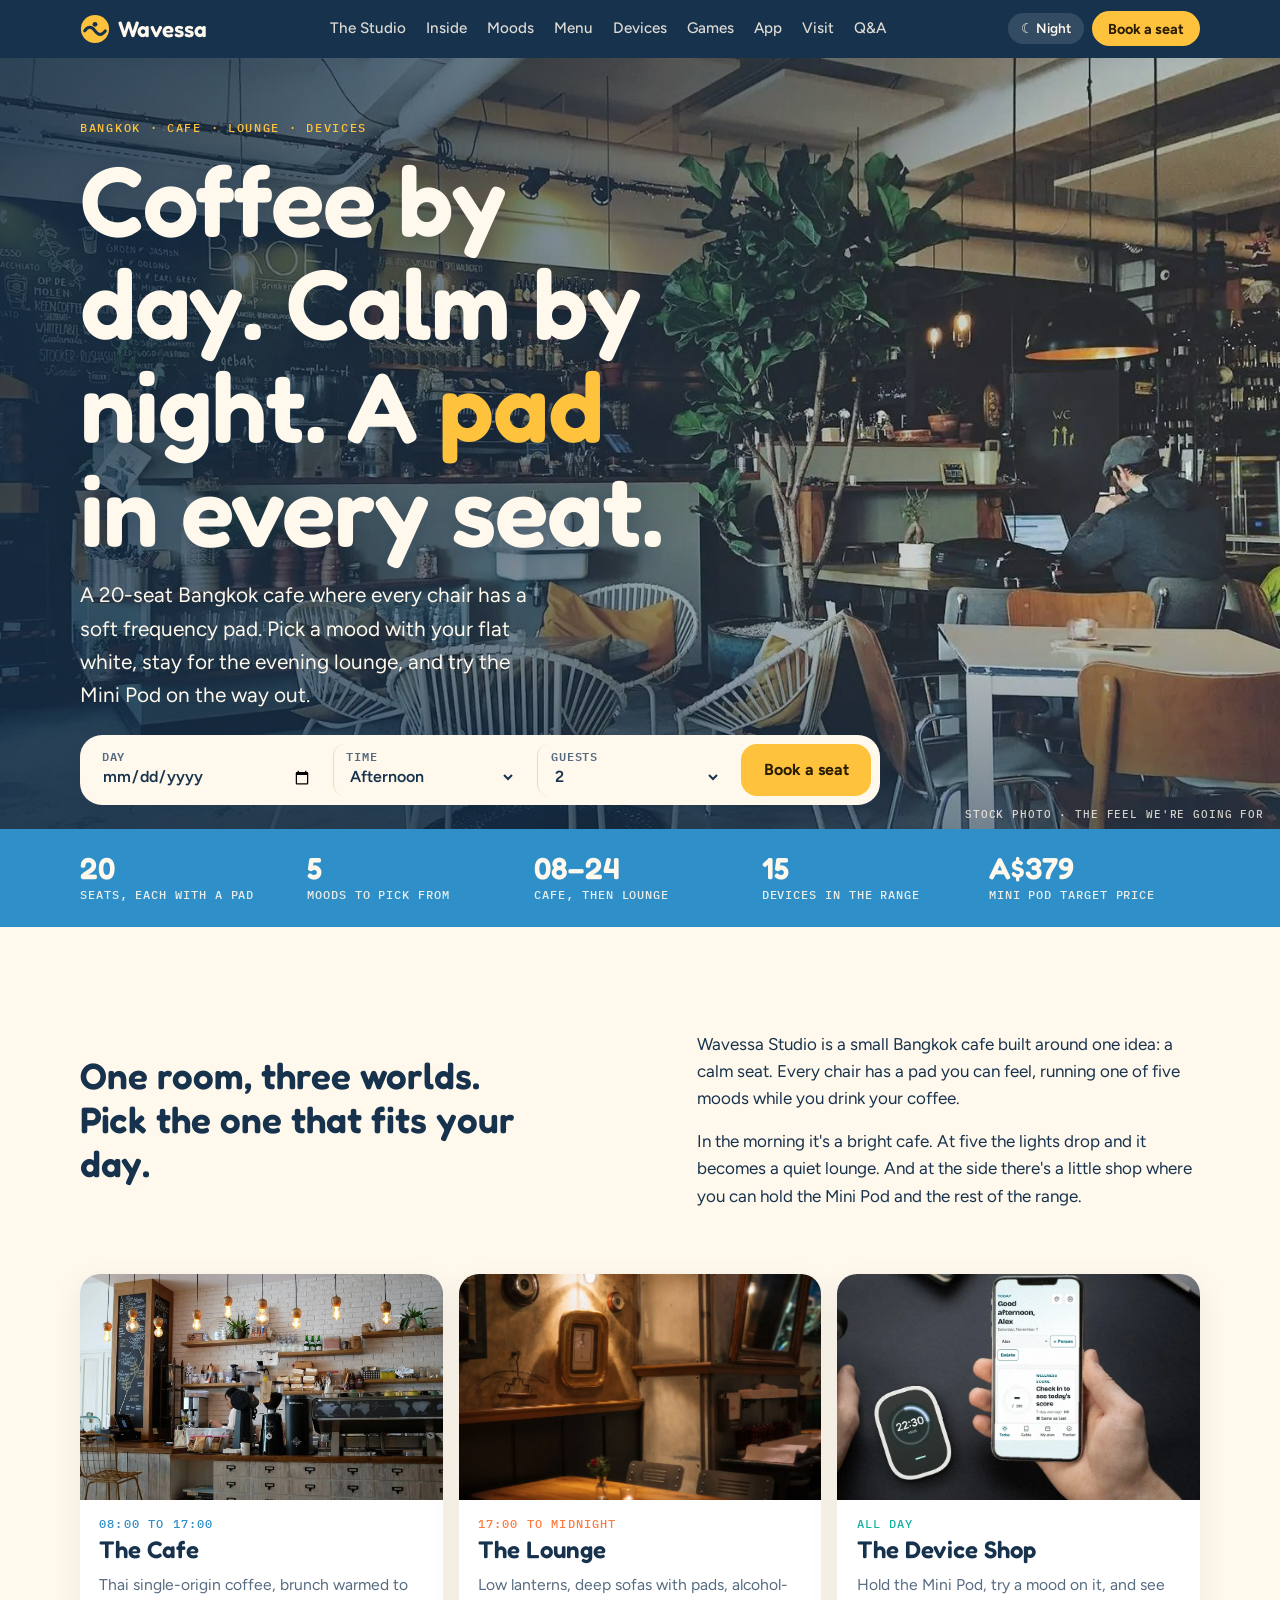
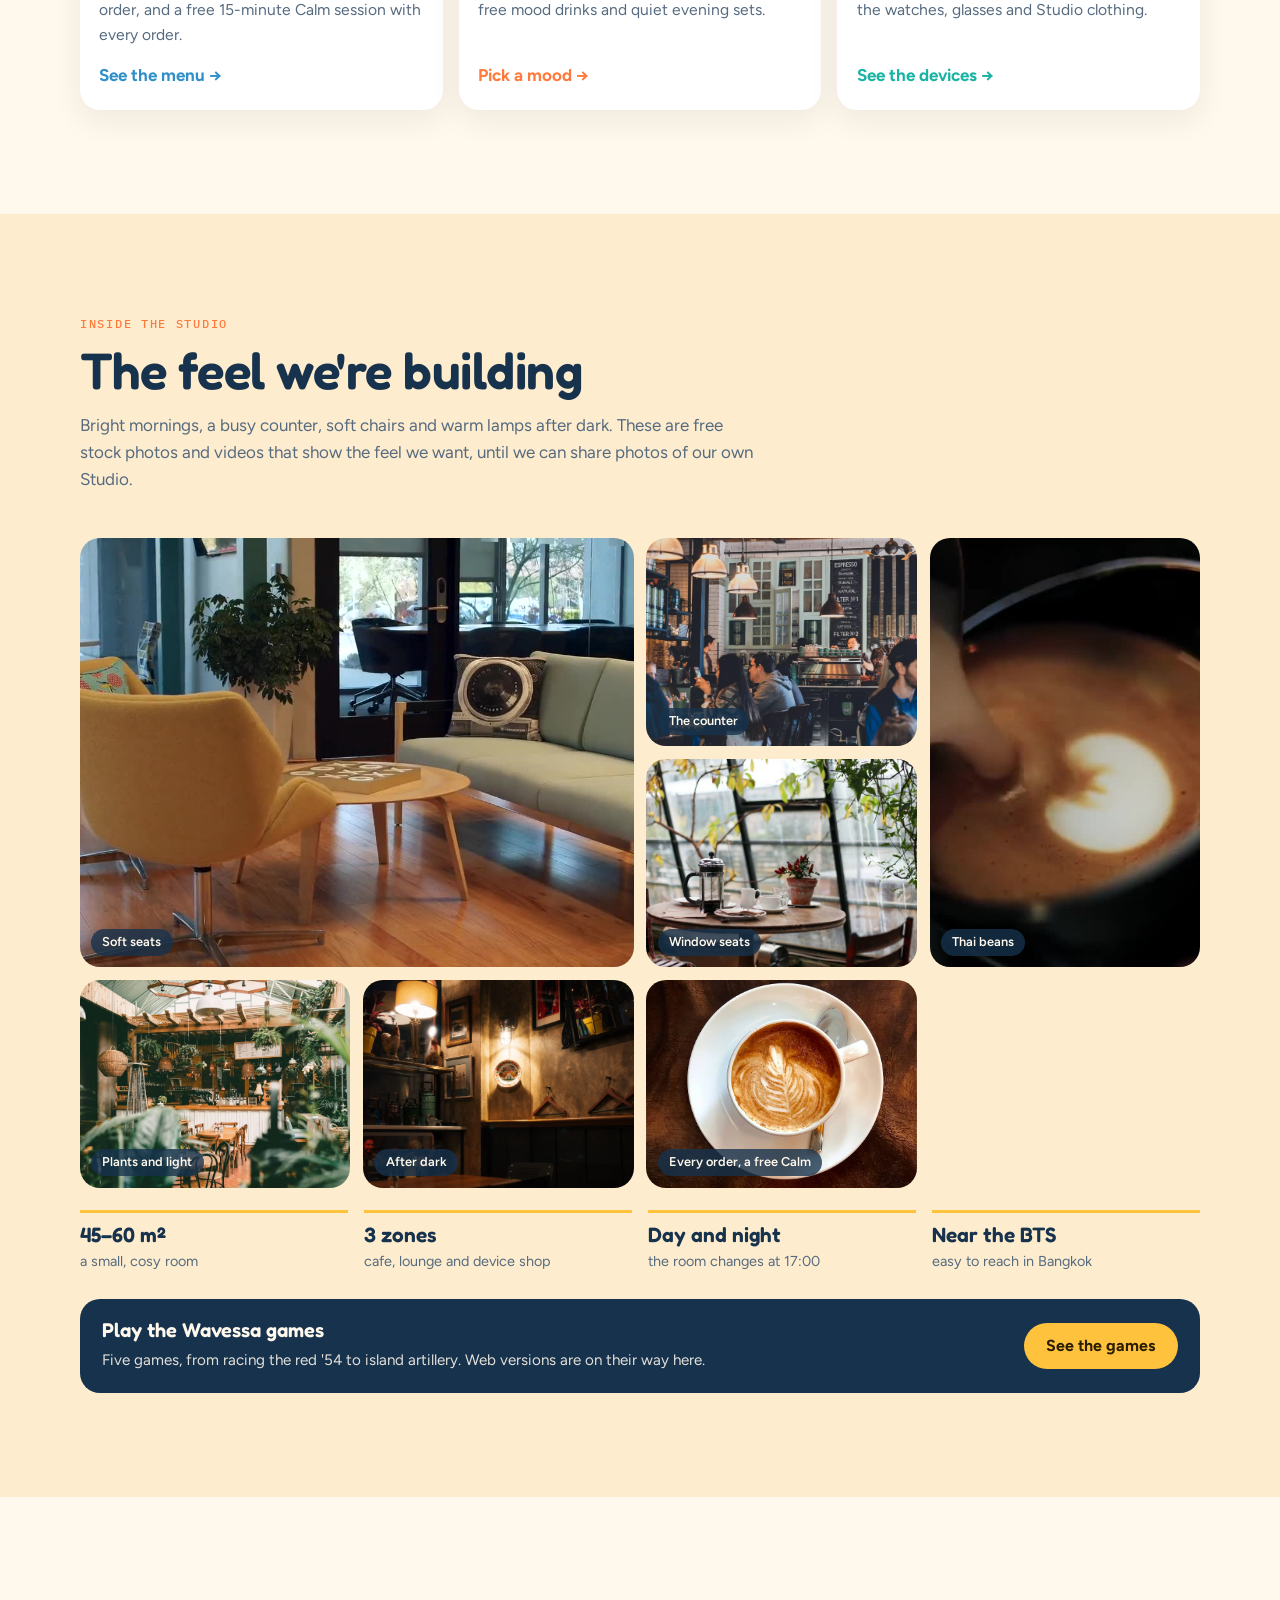
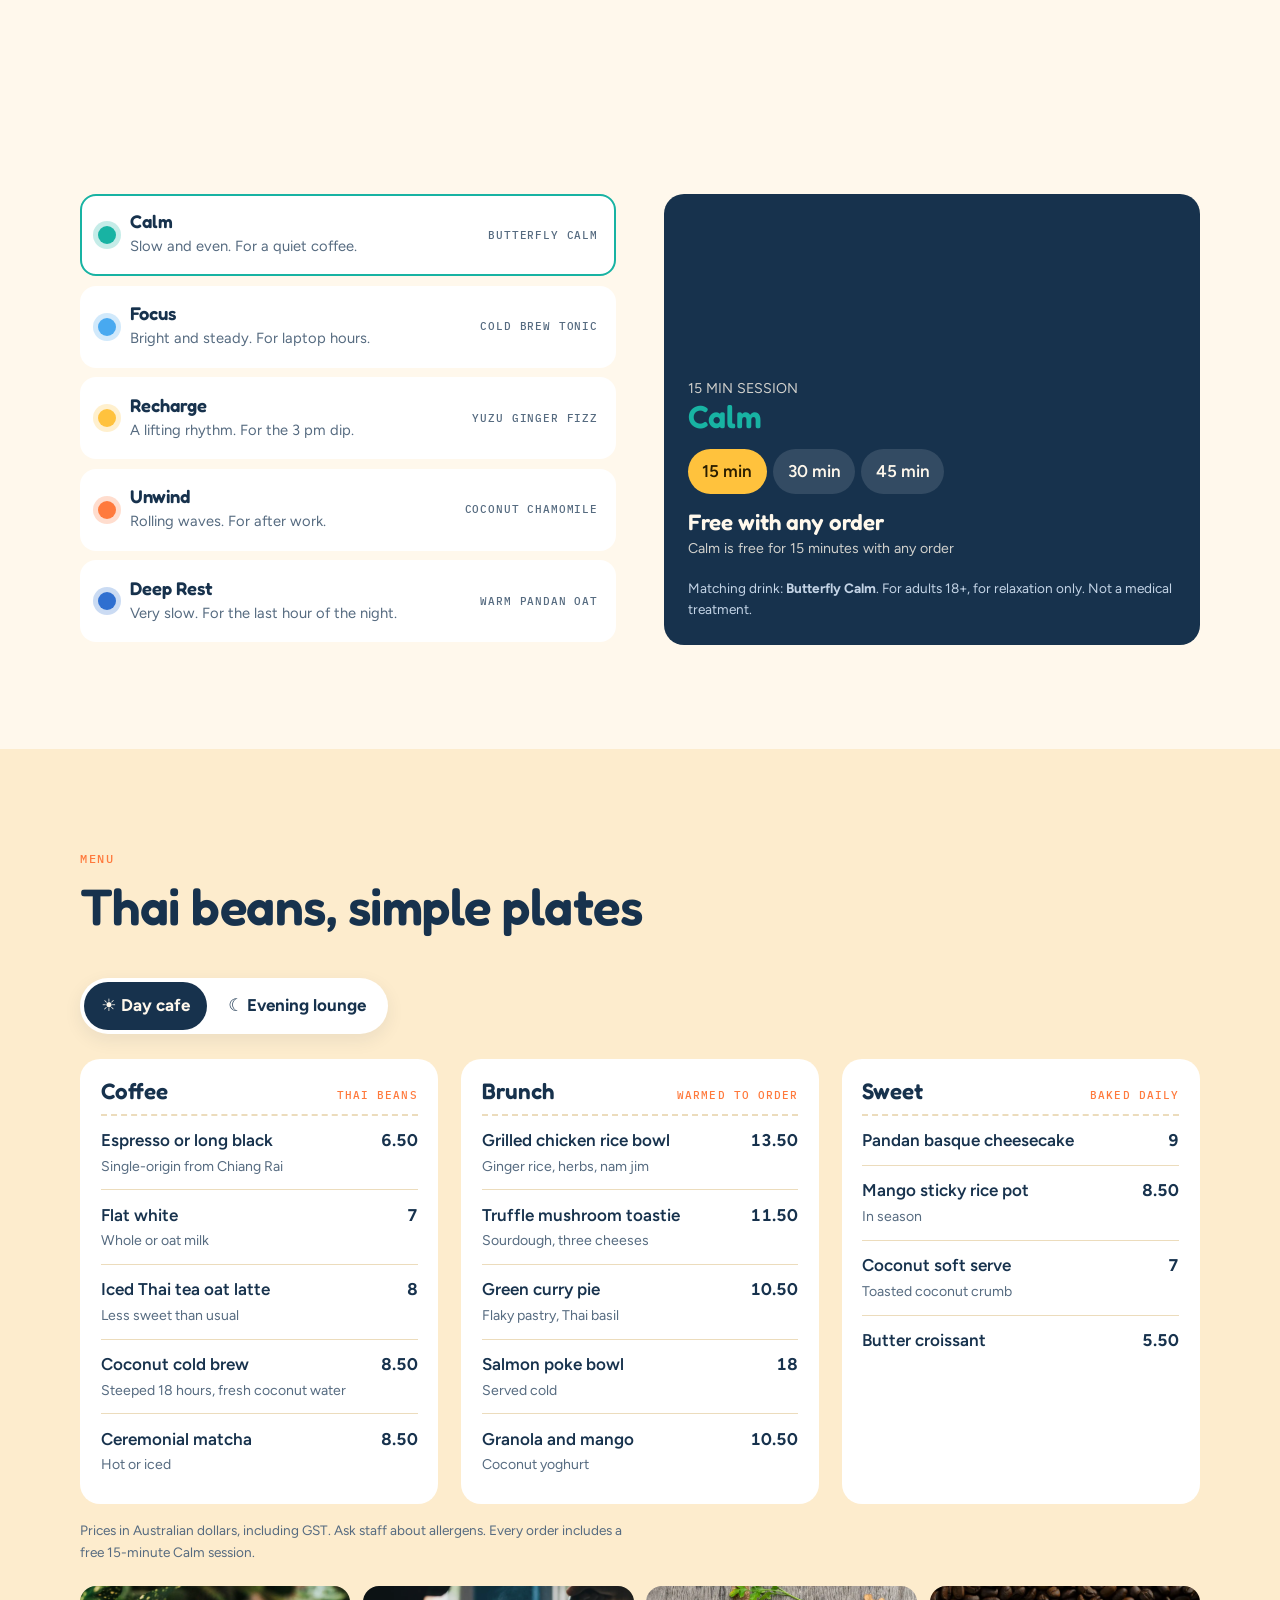
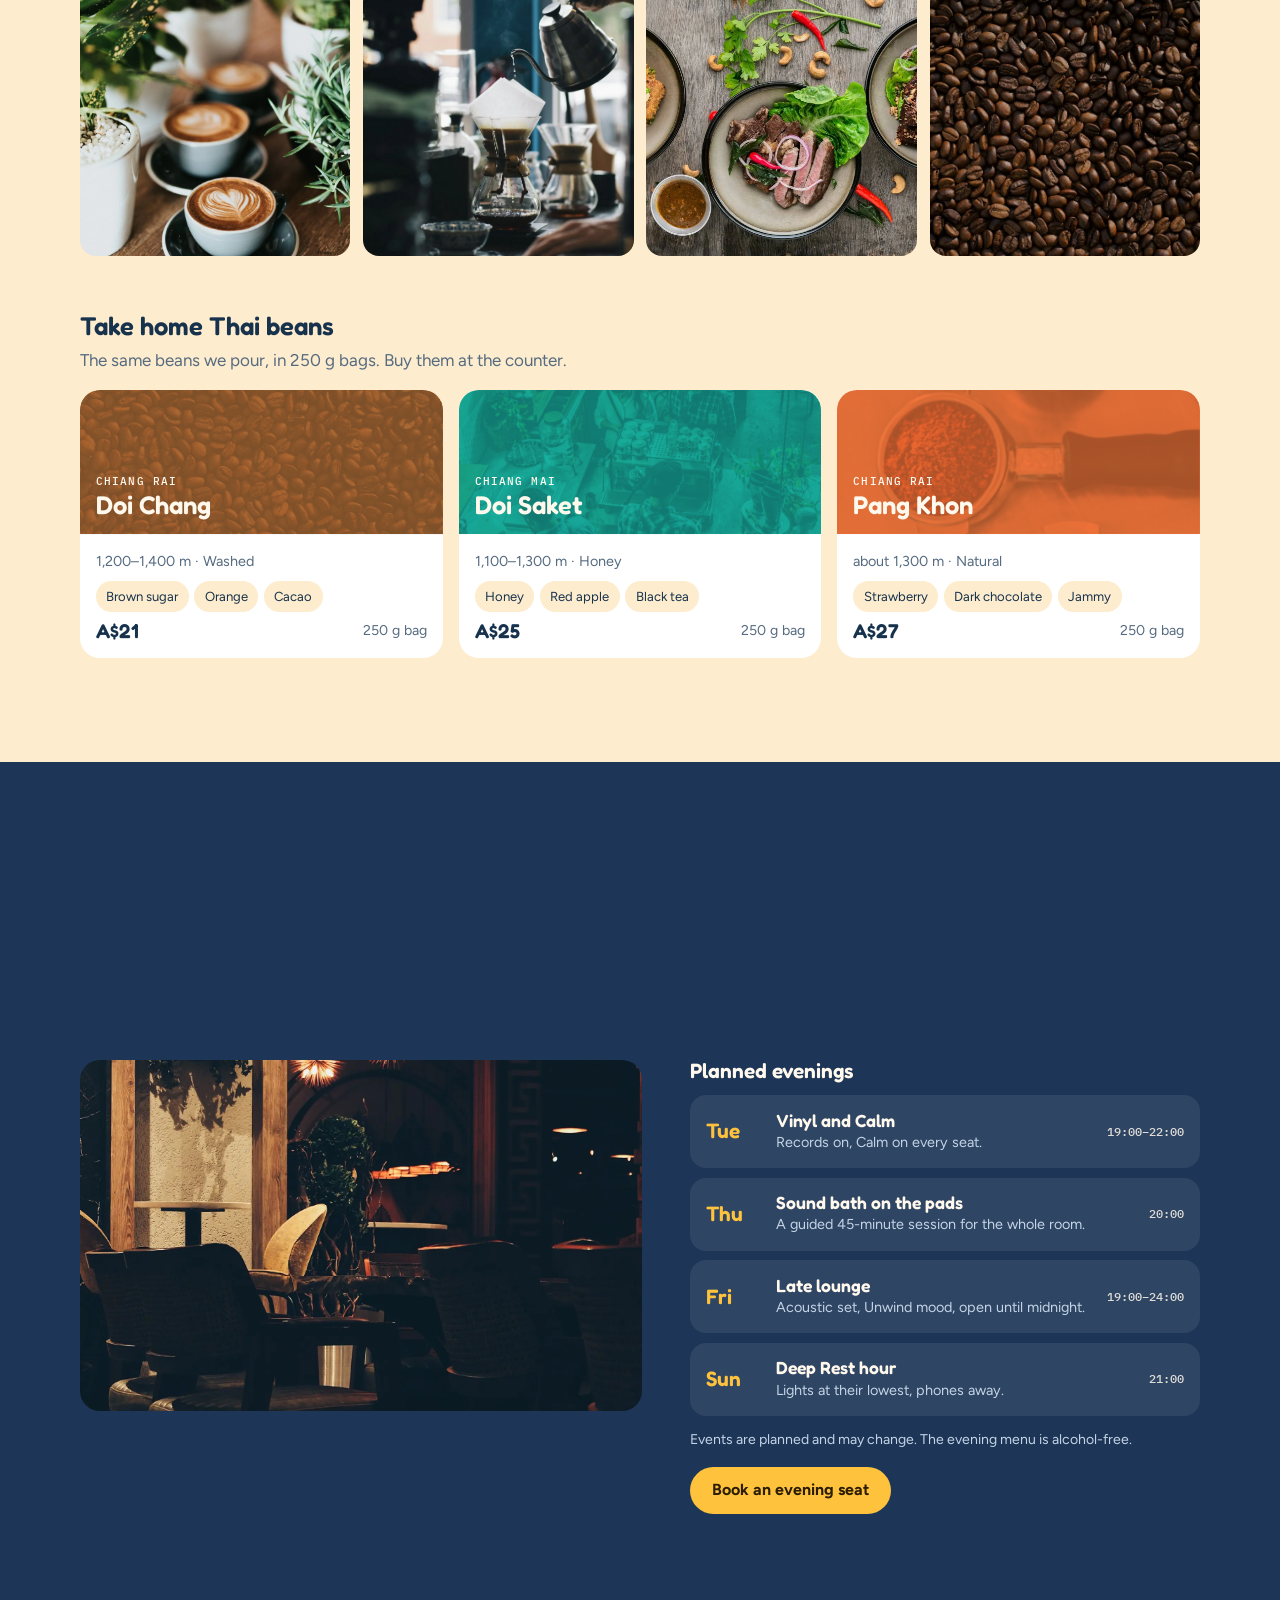
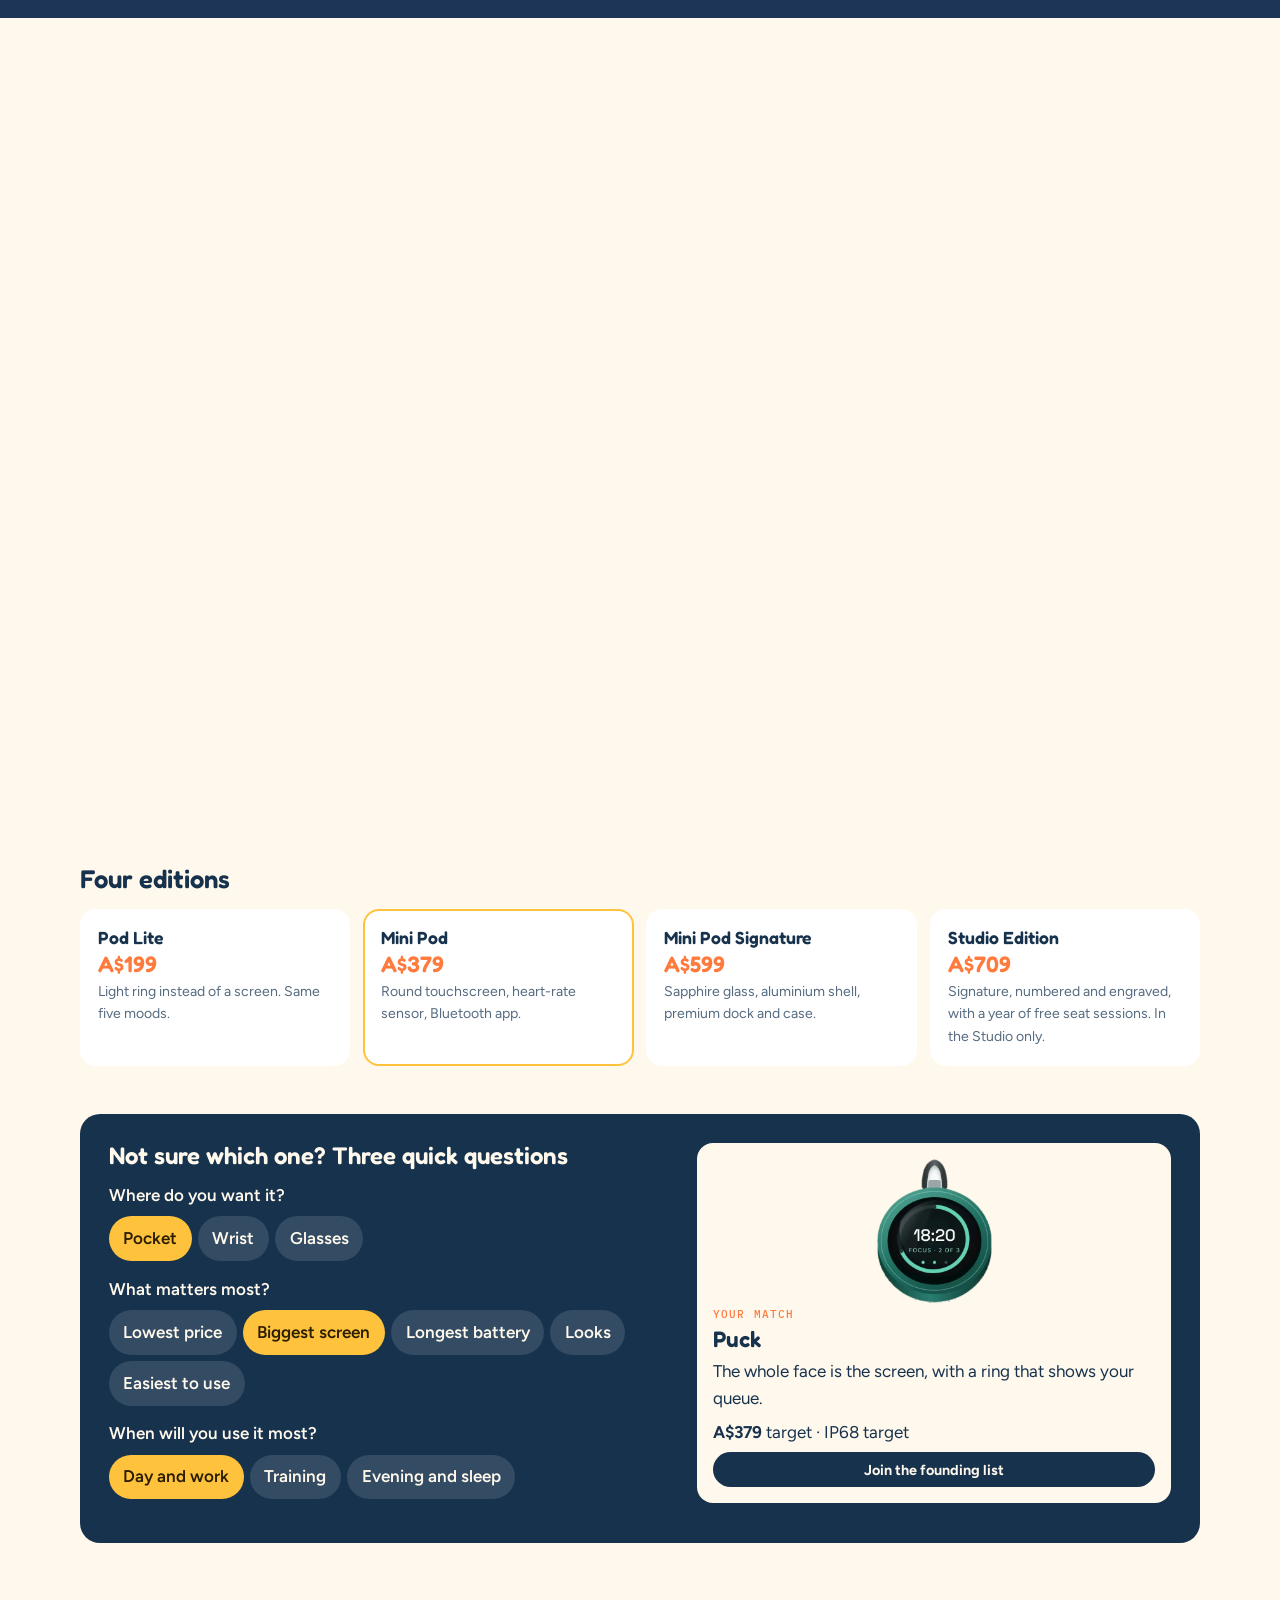
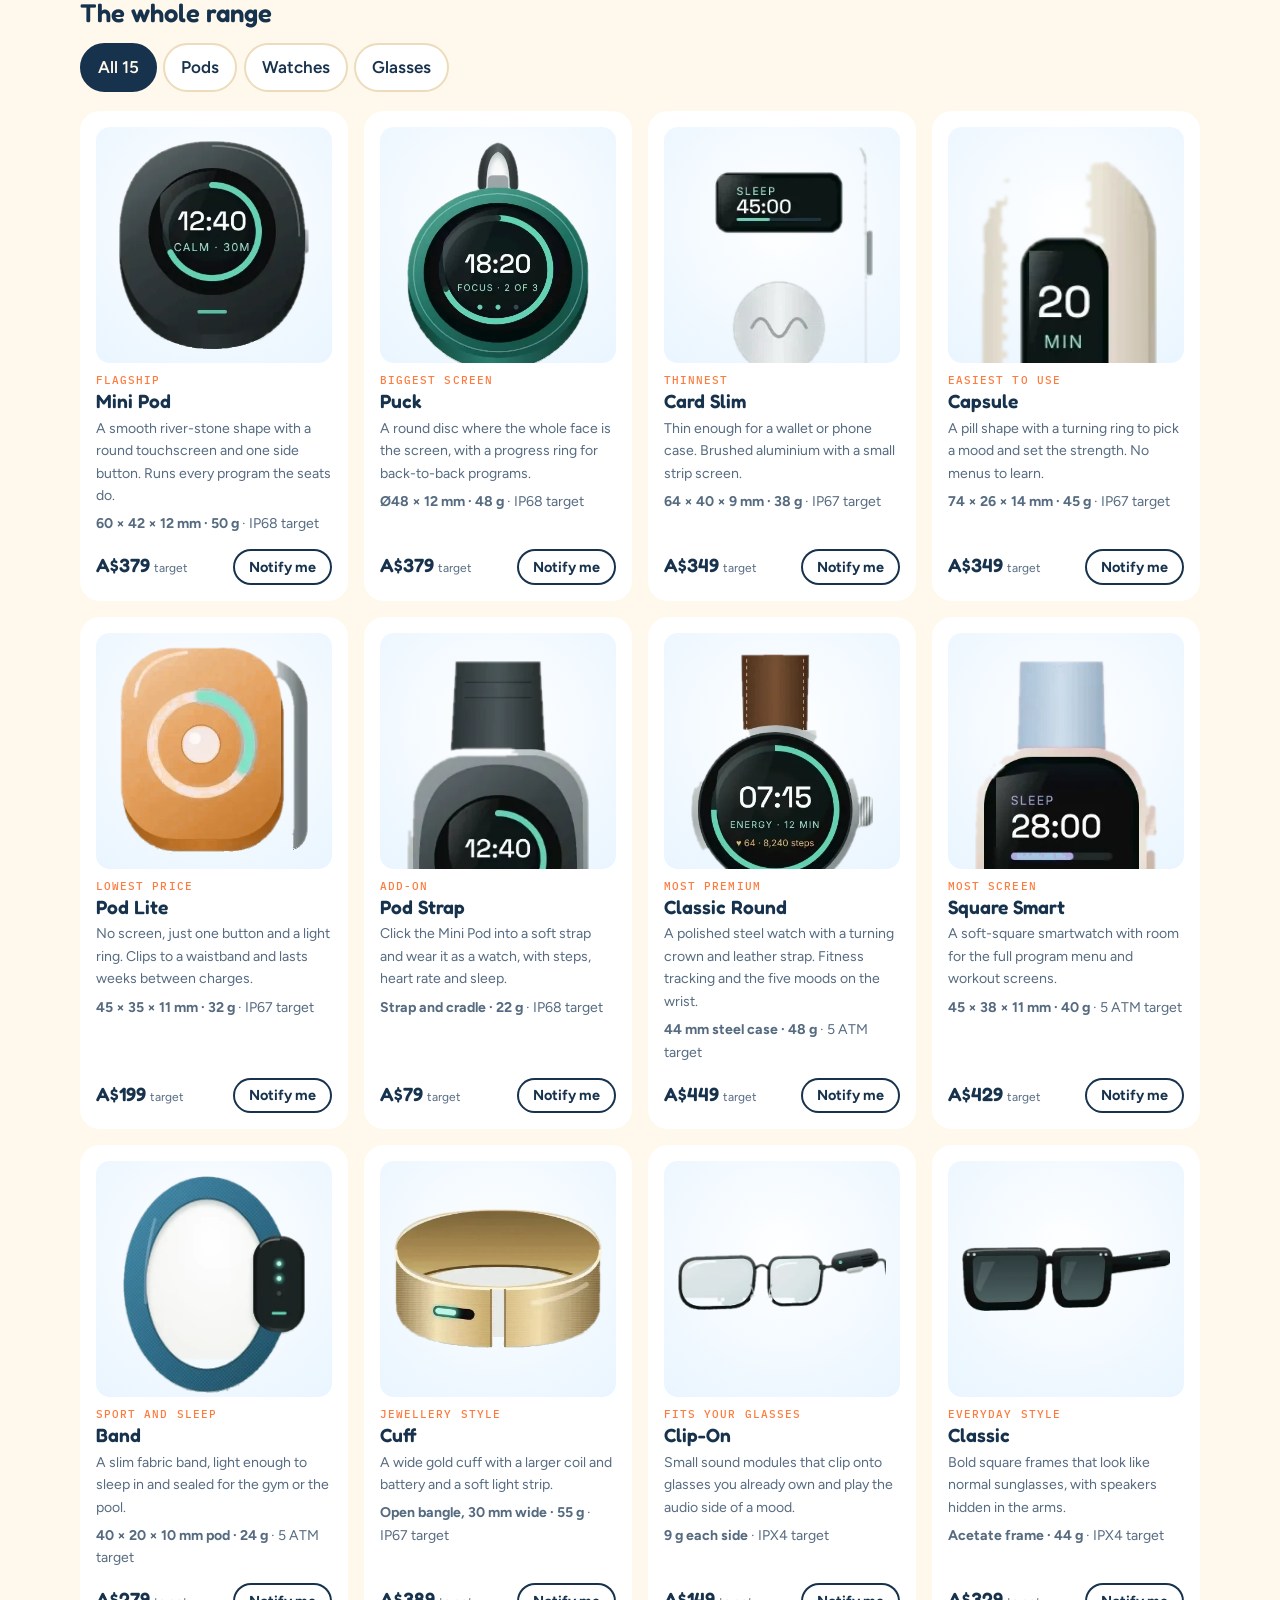
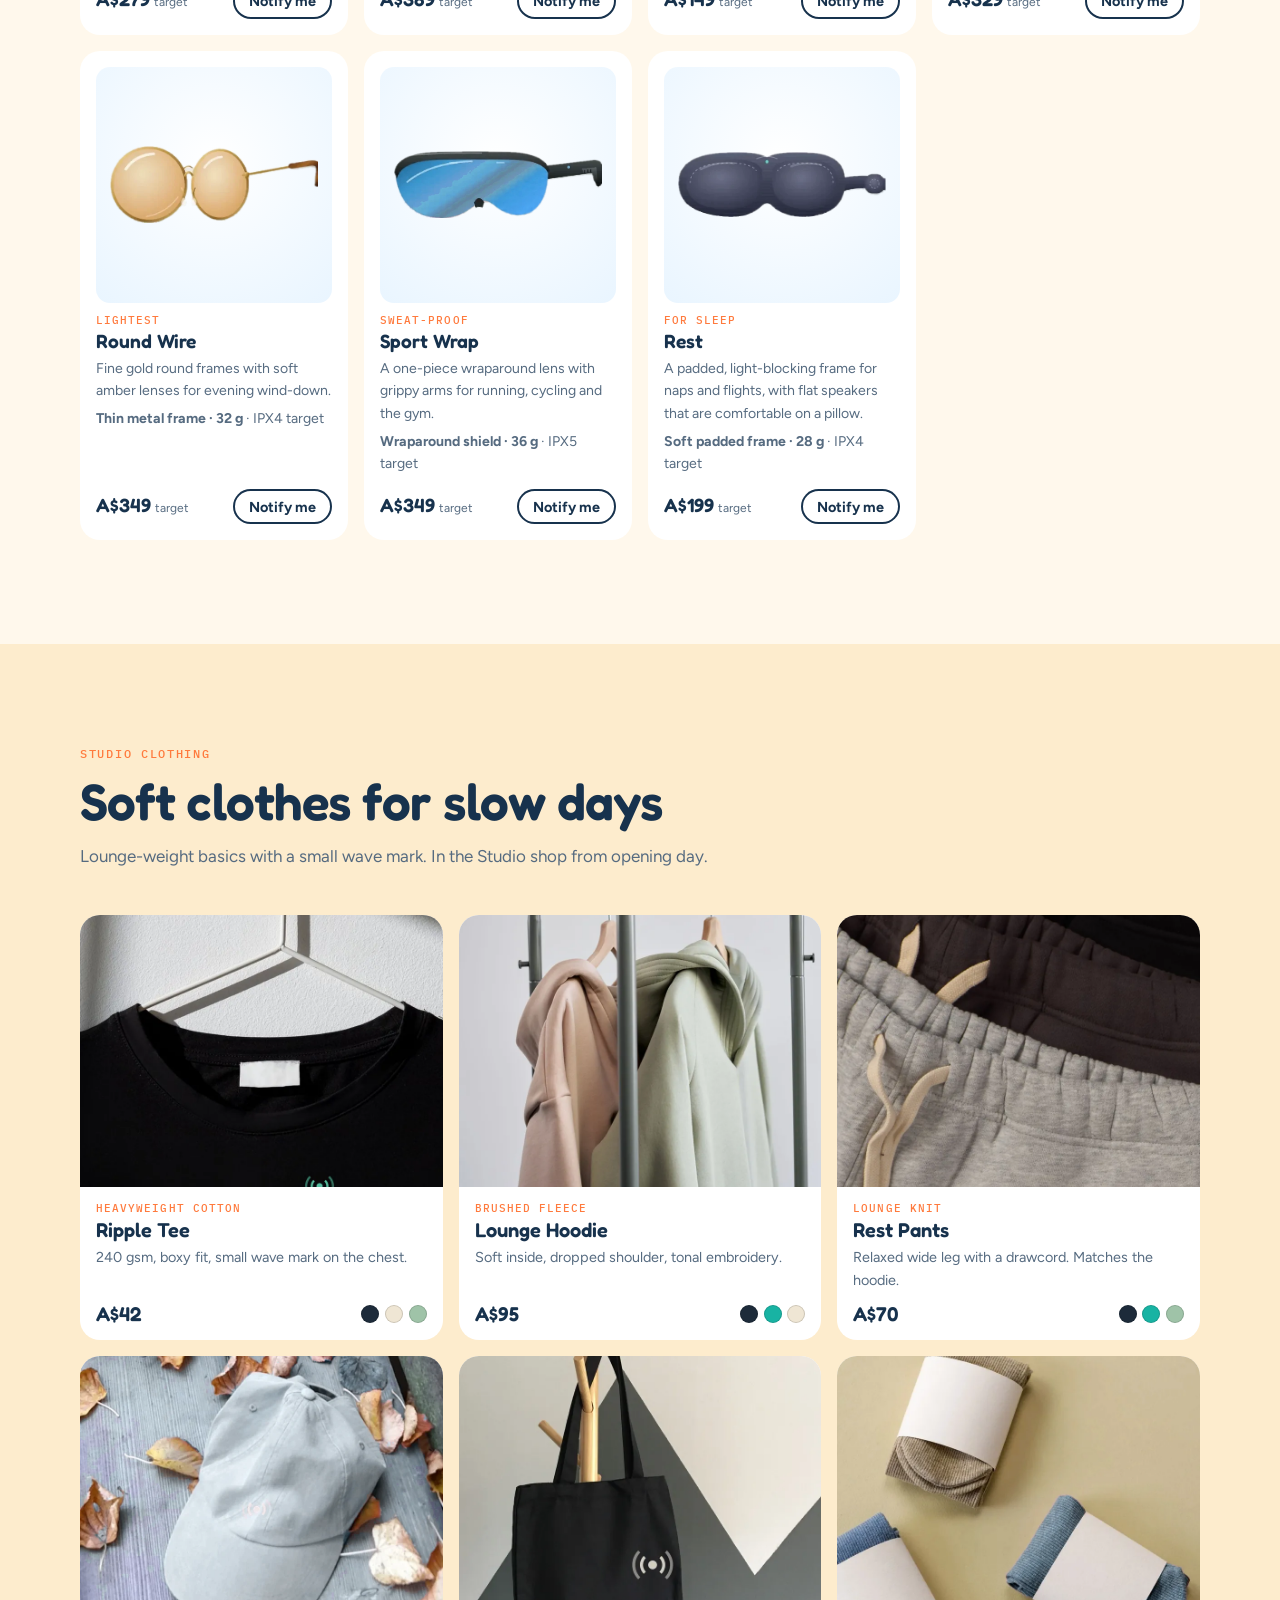
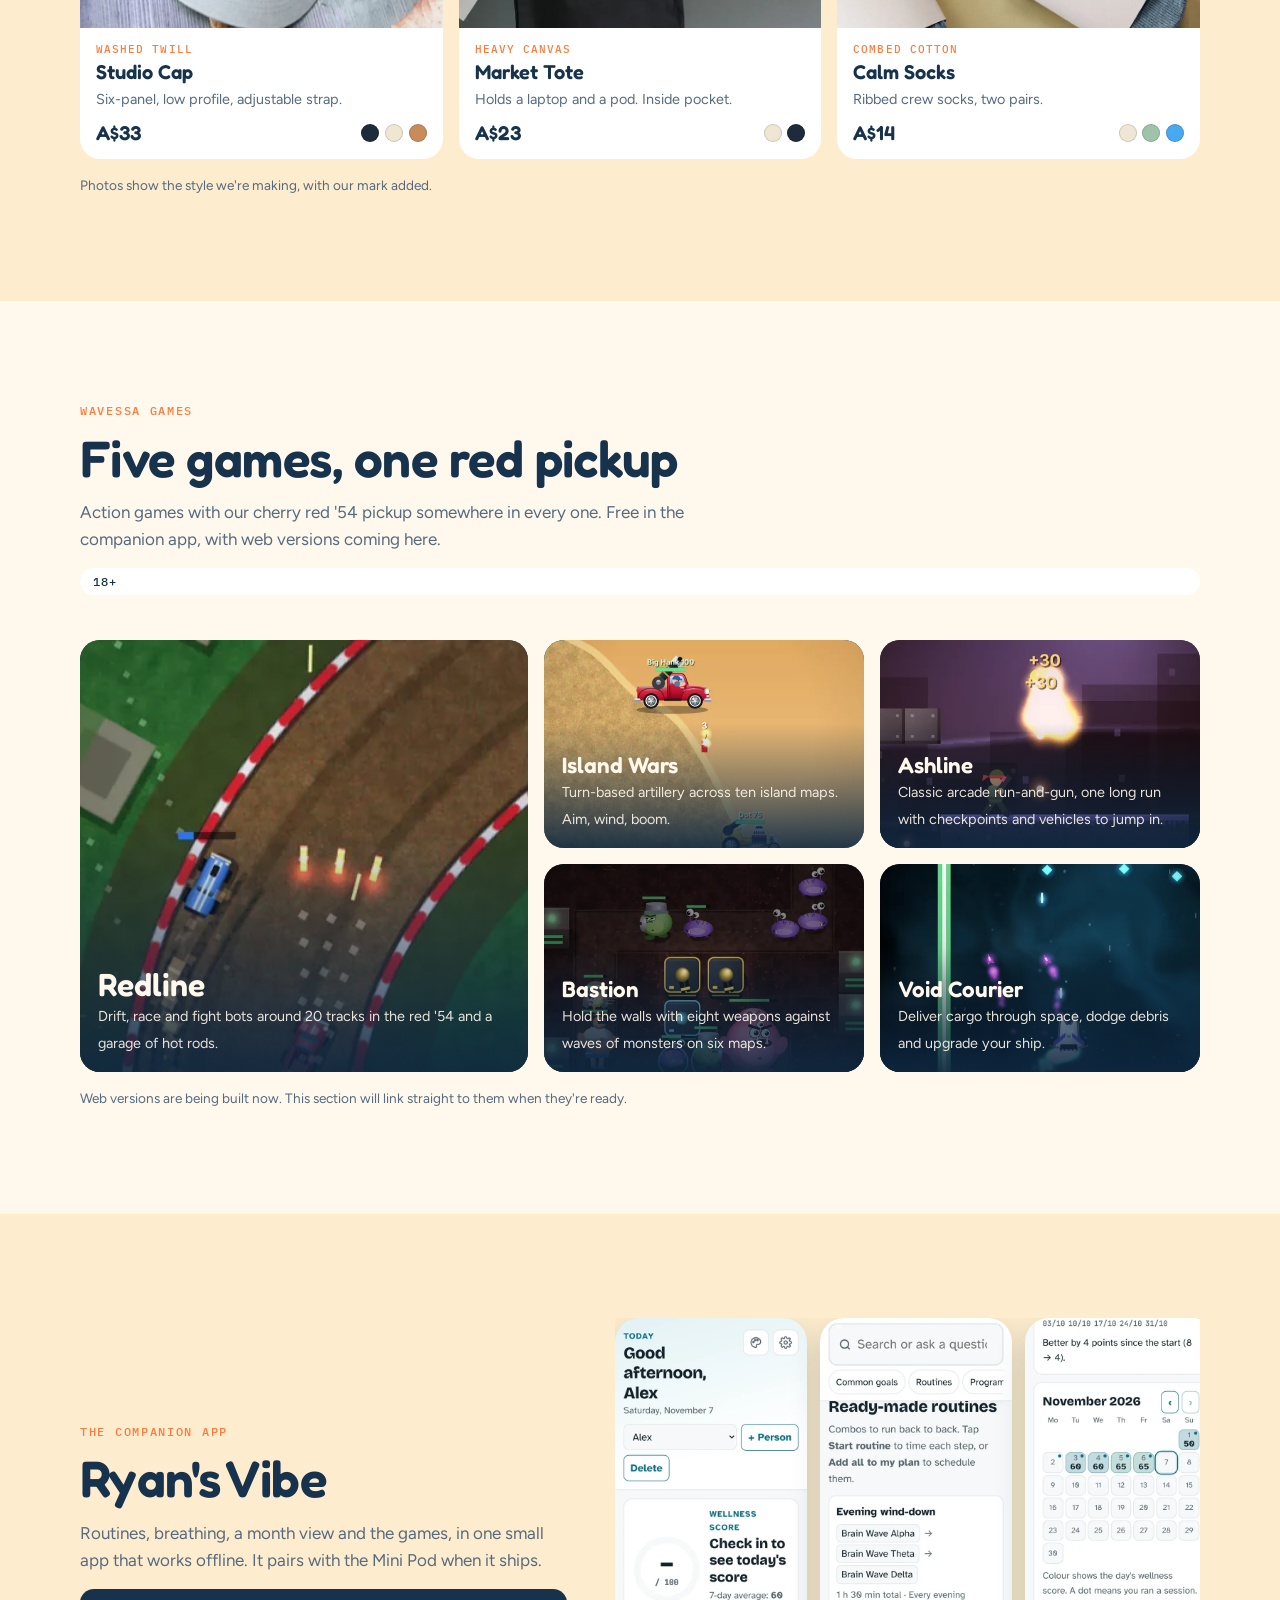
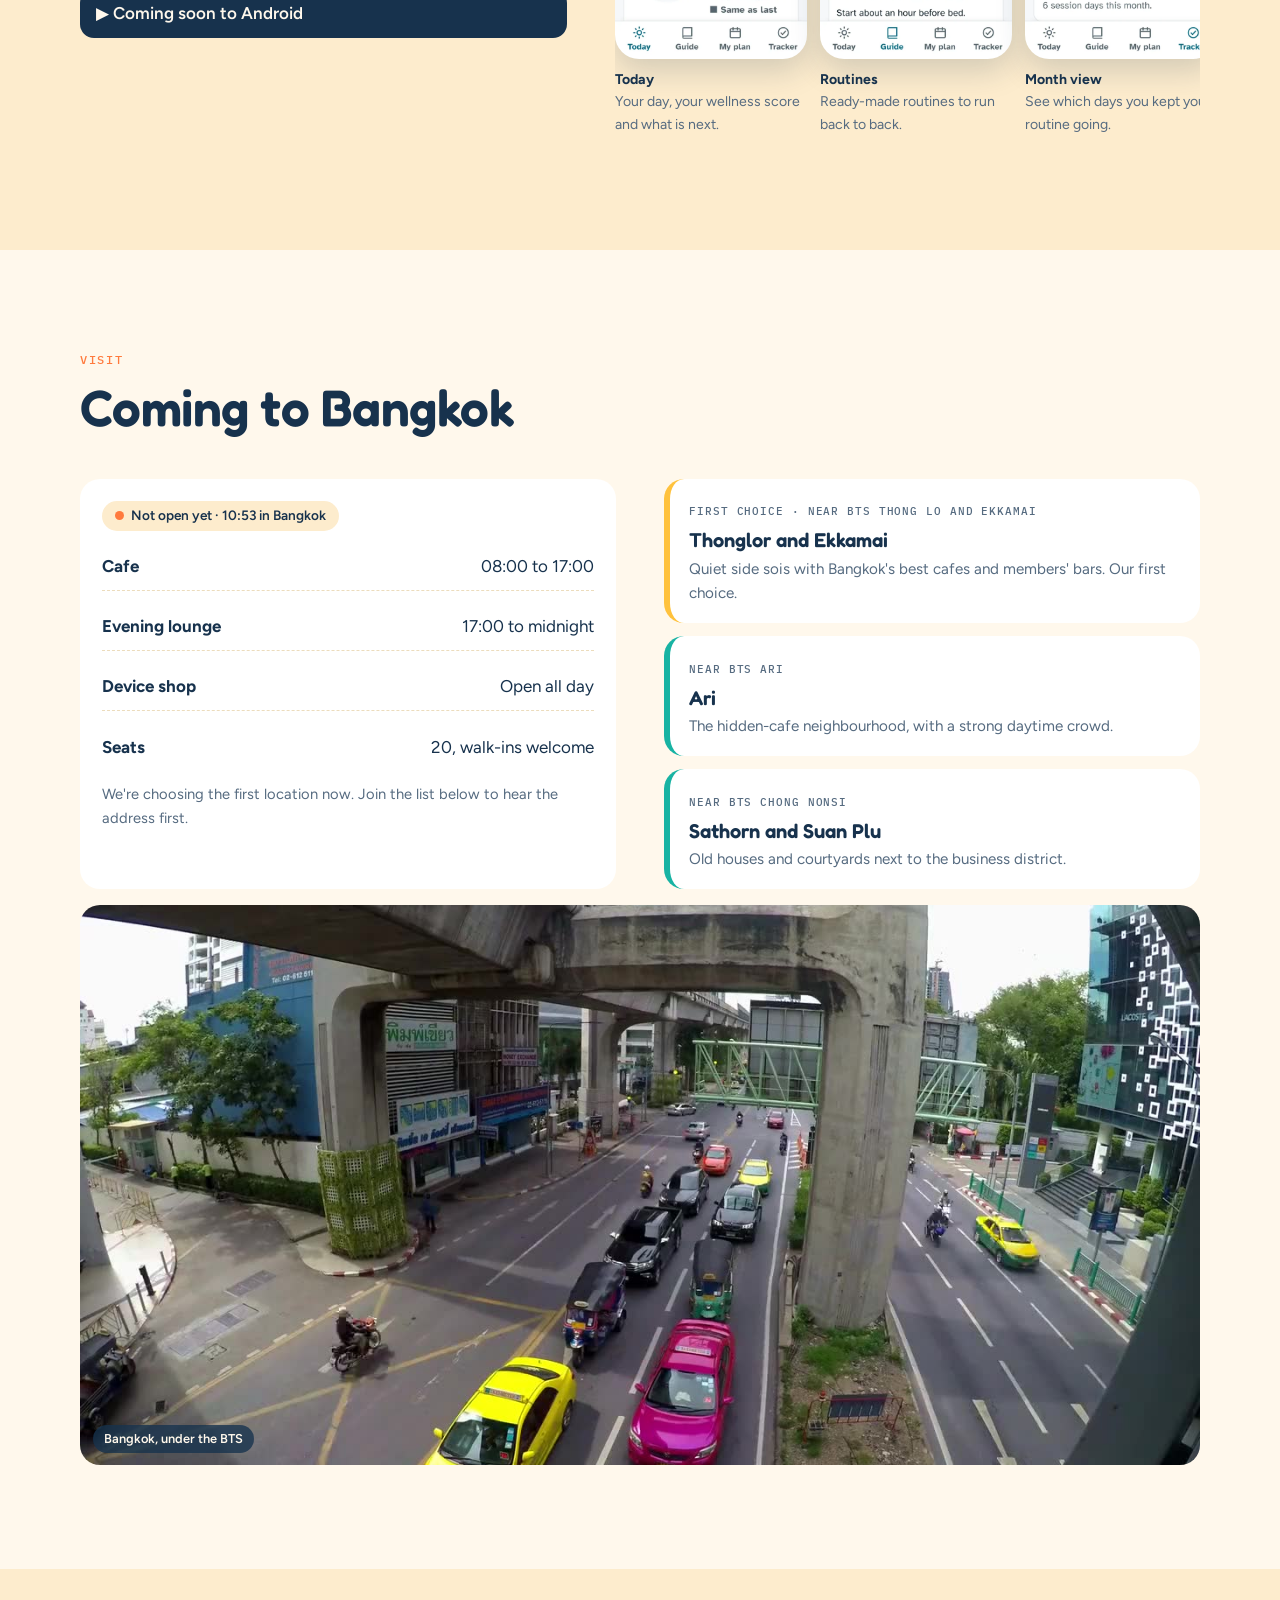
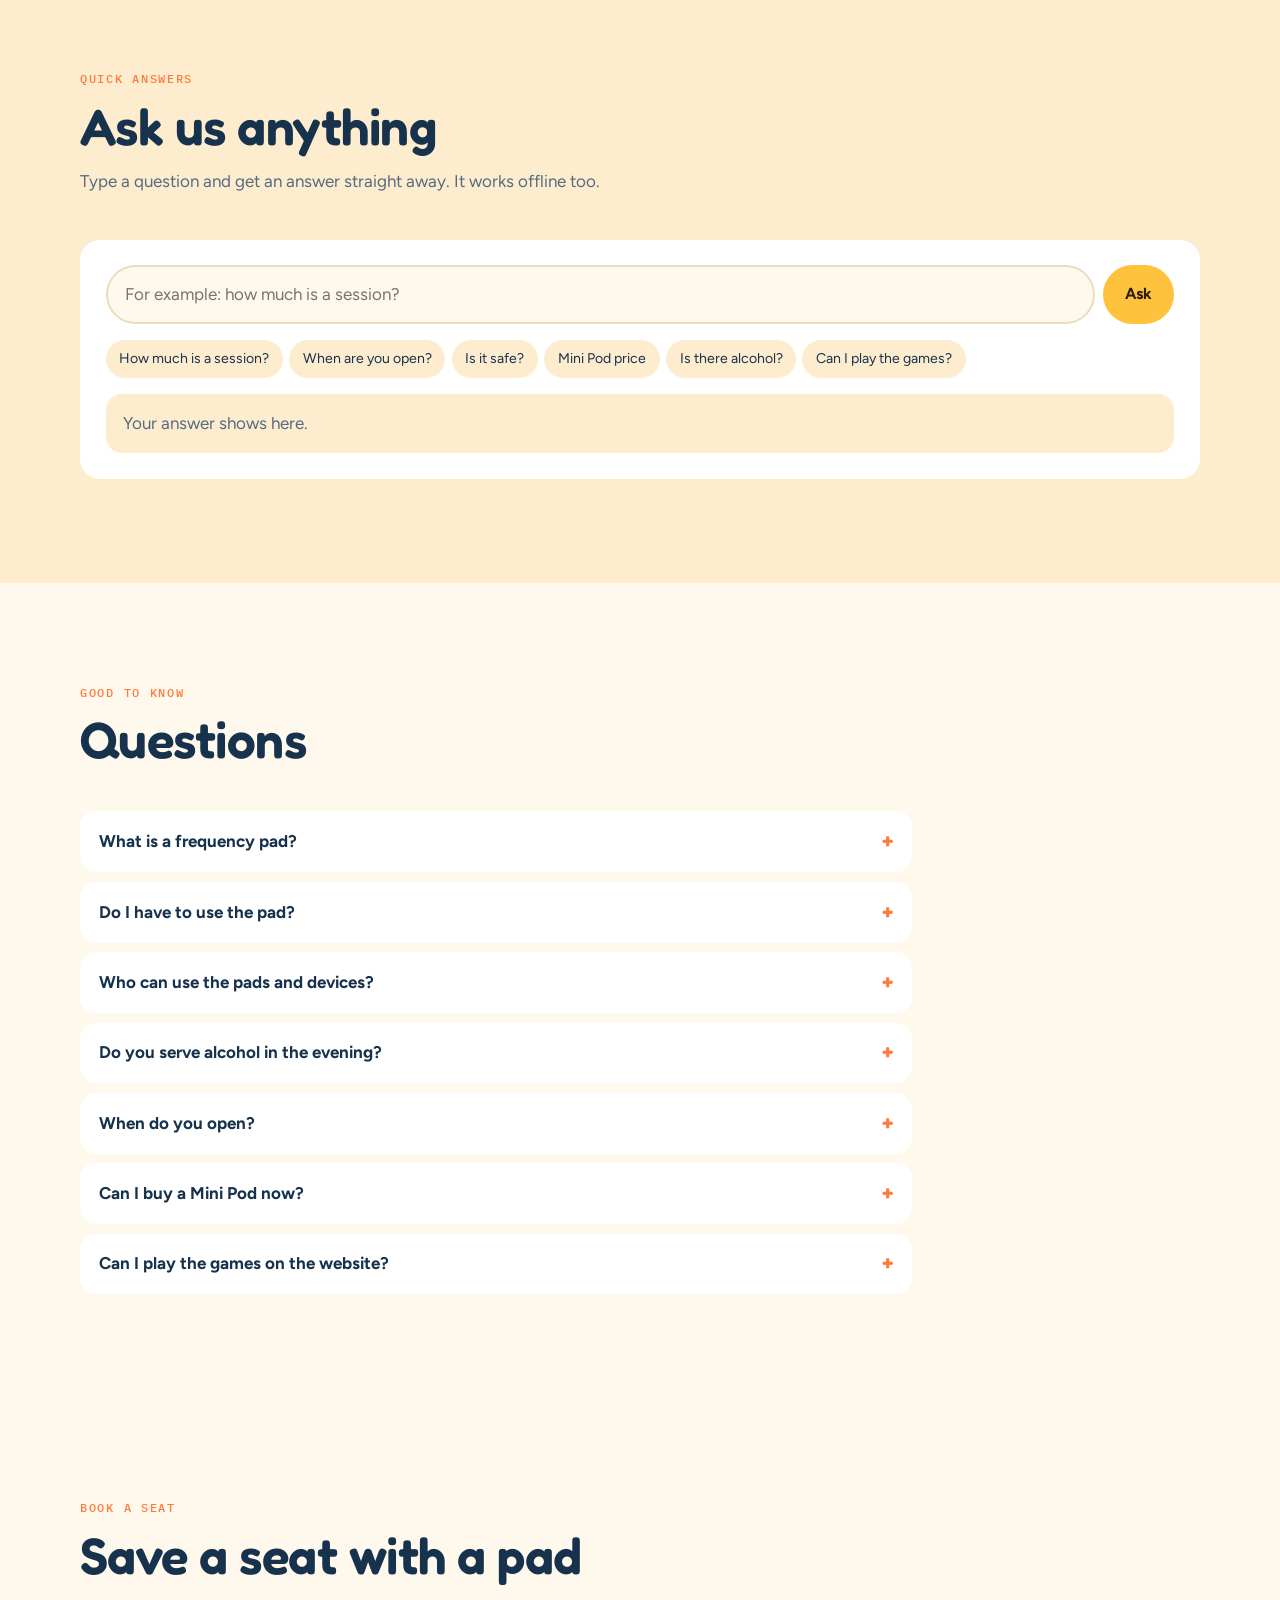
==== commit c7c3c41d: "Use wavessa@outlook.com as the contact email on the v2 site Co-Authored-By: Claude Opus 5.5 <noreply" ====
--- a/v2/index.html
+++ b/v2/index.html
@@ -1 +1 @@
-<!doctype html><html lang="en-AU"><head><meta charset="utf-8"><meta name="viewport" content="width=device-width,initial-scale=1,viewport-fit=cover"><link rel="manifest" href="manifest.webmanifest"><meta name="theme-color" content="#17324d"><link rel="icon" href="icons/icon-192.png"><link rel="apple-touch-icon" href="icons/icon-180.png"><meta name="apple-mobile-web-app-capable" content="yes"><meta name="apple-mobile-web-app-title" content="Wavessa"><title>Wavessa Studio</title><meta name="description" content="A Bangkok cafe by day and a calm lounge by night, with a frequency pad in every seat and a shop for the Mini Pod and the Wavessa range."><meta property="og:title" content="Wavessa Studio, Bangkok"><meta property="og:description" content="Coffee by day, a calm lounge by night, and a pad in every seat."><meta property="og:image" content="https://zeus4127.github.io/wavessa/v2/img/hero.jpg"><meta property="og:url" content="https://zeus4127.github.io/wavessa/v2/"><meta name="twitter:card" content="summary_large_image"><link rel="preconnect" href="https://fonts.googleapis.com"><link rel="preconnect" href="https://fonts.gstatic.com" crossorigin><link rel="stylesheet" href="https://fonts.googleapis.com/css2?family=Fredoka:wght@500;600&family=Figtree:wght@400;500;600;700&family=IBM+Plex+Mono:wght@500&display=swap"><style>:root{--bg:#fff8ec;--surface:#fdeccd;--card:#ffffff;--ink:#17324d;--muted:#566b80;--line:#ecdcbc;--navy:#17324d;--on-navy:#fff8ec;--sun:#ffc23d;--sun-ink:#2a1d00;--sea:#2f8fc9;--teal:#18b3a3;--orange:#ff7a3d;--ok:#1d8a5a;--f-display:"Fredoka","Trebuchet MS",system-ui,sans-serif;--f-body:"Figtree","Segoe UI",system-ui,sans-serif;--f-mono:"IBM Plex Mono",ui-monospace,Menlo,monospace;--wrap:72rem;--r:20px}:root[data-theme=night]{--bg:#1d3557;--surface:#24406a;--card:#2b4a78;--ink:#fff8ec;--muted:#c4d4e6;--line:#3a5a8a;--navy:#12253f;--sea:#7cc8ff;--ok:#8fe0b4;color-scheme:dark}*{box-sizing:border-box}[hidden]{display:none!important}html{scroll-behavior:smooth;scroll-padding-top:4.5rem}@media (prefers-reduced-motion:reduce){html{scroll-behavior:auto}}body{margin:0;background:var(--bg);color:var(--ink);font:400 1.0625rem/1.6 var(--f-body);transition:background .5s,color .5s}img{max-width:100%;display:block}.wrap{max-width:var(--wrap);margin:0 auto;padding-left:max(16px,env(safe-area-inset-left,0px));padding-right:max(16px,env(safe-area-inset-right,0px))}h1,h2,h3{margin:0;text-wrap:balance}h1,h2{font-family:var(--f-display);font-weight:600;letter-spacing:-.01em;line-height:1.04}h2{font-size:clamp(2rem, 5vw, 3.2rem)}h3{font:700 1.2rem/1.25 var(--f-body)}p{margin:0;max-width:62ch}a{color:inherit}button,input,select,textarea{font:inherit;color:inherit}:focus-visible{outline:3px solid var(--sun);outline-offset:2px;border-radius:6px}.eyebrow{font:500 .76rem/1 var(--f-mono);letter-spacing:.14em;text-transform:uppercase;color:var(--orange)}.muted{color:var(--muted)}section{padding-block:clamp(3.5rem,9vw,6.5rem)}.head{display:flex;flex-direction:column;gap:.9rem;margin-bottom:clamp(1.8rem,4vw,2.8rem)}.band{background:var(--surface);transition:background .5s}.btn{display:inline-flex;align-items:center;justify-content:center;gap:.5rem;font:700 1rem/1 var(--f-body);padding:.95rem 1.4rem;border-radius:999px;border:0;background:var(--sun);color:var(--sun-ink);text-decoration:none;cursor:pointer;white-space:nowrap;transition:transform .15s,filter .15s}.btn:hover{filter:brightness(1.05);transform:translateY(-1px)}.btn.dark{background:var(--navy);color:var(--on-navy)}.btn.line{background:0 0;color:var(--ink);box-shadow:inset 0 0 0 2px var(--ink)}.btn.sm{padding:.65rem 1rem;font-size:.9rem}.reveal{transition:opacity .7s,transform .7s}.reveal.pre{opacity:0;transform:translateY(24px)}body::before{content:"";position:fixed;inset:0 0 auto;height:env(safe-area-inset-top,0);z-index:30;background:var(--navy)}header.top{position:sticky;top:env(safe-area-inset-top,0);z-index:20;color:#fff8ec;background:#17324d}header.top .wrap{display:flex;align-items:center;justify-content:space-between;gap:1rem;padding-block:.7rem}.brand{font:600 1.4rem/1 var(--f-display);text-decoration:none;display:flex;align-items:center;gap:.5rem}.brand svg{width:30px;height:30px;flex:none}nav.links{display:flex;gap:1.25rem;font:500 .95rem/1 var(--f-body)}nav.links a{text-decoration:none;opacity:.85}nav.links a:hover{opacity:1;color:var(--sun)}.hright{display:flex;gap:.5rem;align-items:center}.tbtn{border:0;background:rgba(255,255,255,.12);color:#fff8ec;border-radius:999px;padding:.55rem .8rem;font:600 .85rem/1 var(--f-body);cursor:pointer;white-space:nowrap}.tbtn:hover{background:rgba(255,255,255,.22)}@media (max-width:1020px){nav.links{display:none}}@media (max-width:420px){.brand span{display:none}}.hero{position:relative;color:#fff8ec;background:#7cc8ff;min-height:clamp(36rem,82vh,50rem);overflow:hidden;isolation:isolate;display:flex;flex-direction:column}.hero .bg{position:absolute;inset:0;z-index:-2;background:#7cc8ff url("img/hero.jpg") center 55%/cover no-repeat;transition:opacity .6s}.hero .bg.n{background-image:url("img/hero-night.jpg");opacity:0}:root[data-theme=night] .hero .bg.n{opacity:1}@media (max-width:700px){.hero .bg{background-image:url("img/hero-small.jpg");background-position:50% 70%}.hero .bg.n{background-image:url("img/hero-night-small.jpg")}}.hero .shade{position:absolute;inset:0;z-index:-1;background:linear-gradient(100deg,rgba(14,40,66,.78) 0,rgba(14,40,66,.42) 45%,rgba(14,40,66,0) 75%),linear-gradient(0deg,rgba(14,40,66,.5) 0,rgba(14,40,66,0) 35%)}.hero .credit{position:absolute;right:max(16px,env(safe-area-inset-right,0px));bottom:.6rem;font:500 .68rem/1 var(--f-mono);letter-spacing:.08em;text-transform:uppercase;opacity:.8}@media (max-width:720px){.hero .credit{display:none}}@media (max-width:700px){.hero .shade{background:linear-gradient(180deg,rgba(14,40,66,.82) 0,rgba(14,40,66,.62) 55%,rgba(14,40,66,.3) 100%)}}.hero .wrap{flex:1 0 auto;width:100%;display:flex;flex-direction:column;justify-content:space-between;gap:1.5rem;padding-block:clamp(2rem,6vw,4rem) 1.5rem}.hero h1{font-size:clamp(2.8rem, 8vw, 6.2rem);max-width:12ch;text-shadow:0 3px 24px rgba(14,40,66,.35)}.hero h1 em{font-style:normal;color:var(--sun)}.hero .lede{margin-top:1.1rem;font-size:clamp(1.05rem, 2vw, 1.3rem);max-width:36ch}form.quick{display:grid;grid-template-columns:1.2fr 1fr 1fr auto;gap:.5rem;background:#fff8ec;color:#17324d;border-radius:22px;padding:.55rem;box-shadow:0 18px 50px rgba(14,40,66,.3);max-width:50rem}form.quick label{display:flex;flex-direction:column;gap:.15rem;padding:.35rem .8rem;border-radius:12px;font:600 .72rem/1.1 var(--f-mono);letter-spacing:.08em;text-transform:uppercase;color:#566b80;min-width:0}form.quick label+label{border-left:1px solid #ecdcbc}form.quick input,form.quick select{border:0;background:0 0;font:600 1rem/1.3 var(--f-body);color:#17324d;padding:.1rem 0;width:100%;min-width:0;color-scheme:light}form.quick .btn{border-radius:16px}@media (max-width:720px){form.quick{grid-template-columns:1fr 1fr}form.quick label+label{border-left:0}form.quick label:first-child{grid-column:1/-1}form.quick .btn{grid-column:1/-1}}.facts{background:var(--sea);color:#fff8ec}:root[data-theme=night] .facts{background:#12253f}.facts .wrap{display:grid;grid-template-columns:repeat(5,1fr);gap:1rem;padding-block:1.5rem}.facts div{display:flex;flex-direction:column;gap:.25rem}.facts b{font:600 1.9rem/1 var(--f-display);font-variant-numeric:tabular-nums}.facts small{font:500 .72rem/1.3 var(--f-mono);letter-spacing:.08em;text-transform:uppercase;opacity:.9}@media (max-width:760px){.facts .wrap{grid-template-columns:repeat(2,1fr);row-gap:1.3rem}.facts div:last-child{grid-column:1/-1}}.intro{display:grid;grid-template-columns:1.1fr 1fr;gap:clamp(2rem,5vw,4rem);align-items:center}.intro .big{font:600 clamp(1.6rem, 3.2vw, 2.3rem)/1.2 var(--f-display);max-width:22ch}.intro .text{display:flex;flex-direction:column;gap:1rem}@media (max-width:820px){.intro{grid-template-columns:1fr}}.worlds{display:grid;grid-template-columns:repeat(3,1fr);gap:1rem;margin-top:clamp(2.5rem,6vw,4rem)}.world{background:var(--card);border-radius:var(--r);overflow:hidden;display:flex;flex-direction:column;box-shadow:0 10px 30px rgba(23,50,77,.08)}.world img{aspect-ratio:16/10;object-fit:cover;width:100%;background:#7cc8ff}.world .body{padding:1.1rem 1.2rem 1.3rem;display:flex;flex-direction:column;gap:.5rem;flex:1}.world .when{font:500 .72rem/1 var(--f-mono);letter-spacing:.1em;text-transform:uppercase;color:var(--wc)}.world h3{font:600 1.5rem/1.1 var(--f-display)}.world p{color:var(--muted);font-size:.98rem}.world a{margin-top:auto;padding-top:.4rem;font-weight:700;color:var(--wc);text-decoration:none}@media (max-width:860px){.worlds{grid-template-columns:1fr}}.gal{display:grid;grid-template-columns:repeat(4,1fr);grid-auto-rows:13rem;gap:.8rem}.gal figure{margin:0;position:relative;border-radius:var(--r);overflow:hidden;background:#24406a}.gal img,.gal video{width:100%;height:100%;object-fit:cover;display:block}.gal .big{grid-column:span 2;grid-row:span 2}.gal .tall{grid-row:span 2}.gal figcaption{position:absolute;left:.7rem;bottom:.7rem;background:rgba(23,50,77,.78);color:#fff8ec;font:600 .8rem/1 var(--f-body);padding:.45rem .7rem;border-radius:999px}@media (max-width:860px){.gal{grid-template-columns:1fr 1fr;grid-auto-rows:10rem}}.m3d-facts{display:grid;grid-template-columns:repeat(4,1fr);gap:1rem;margin-top:1.4rem}.m3d-facts div{display:flex;flex-direction:column;gap:.2rem;border-top:3px solid var(--sun);padding-top:.7rem}.m3d-facts b{font:600 1.3rem/1.1 var(--f-display)}.m3d-facts span{color:var(--muted);font-size:.9rem}@media (max-width:760px){.m3d-facts{grid-template-columns:1fr 1fr}}.street{margin-top:1rem;border-radius:var(--r);overflow:hidden;position:relative;aspect-ratio:16/8;background:#24406a}.street video{width:100%;height:100%;object-fit:cover;display:block}.street span{position:absolute;left:.8rem;bottom:.8rem;background:rgba(23,50,77,.78);color:#fff8ec;font:600 .8rem/1 var(--f-body);padding:.45rem .7rem;border-radius:999px}.game-card{margin-top:1.6rem;display:flex;gap:1.2rem;align-items:center;justify-content:space-between;background:var(--navy);color:#fff8ec;border-radius:var(--r);padding:1.2rem 1.4rem}.game-card b{display:block;font:600 1.25rem/1.2 var(--f-display);margin-bottom:.25rem}.game-card span{opacity:.88;font-size:.95rem}@media (max-width:640px){.game-card{flex-direction:column;align-items:flex-start}}.moods{display:grid;grid-template-columns:1fr 1fr;gap:clamp(1.5rem,4vw,3rem);align-items:start}.mlist{display:flex;flex-direction:column;gap:.6rem}.mood{display:grid;grid-template-columns:auto 1fr auto;gap:.9rem;align-items:center;text-align:left;background:var(--card);border:2px solid transparent;border-radius:16px;padding:.9rem 1rem;cursor:pointer}.mood i{width:18px;height:18px;border-radius:50%;background:var(--c);box-shadow:0 0 0 5px color-mix(in srgb,var(--c) 25%,transparent)}.mood b{display:block;font:600 1.15rem/1.2 var(--f-display)}.mood span{color:var(--muted);font-size:.92rem}.mood em{font:500 .66rem/1.2 var(--f-mono);letter-spacing:.08em;text-transform:uppercase;font-style:normal;color:var(--muted);text-align:right;max-width:9rem}.mood[aria-pressed=true]{border-color:var(--c)}.seat{background:var(--navy);color:#fff8ec;border-radius:var(--r);padding:1.5rem;display:flex;flex-direction:column;gap:1rem;position:sticky;top:5.5rem}.seat canvas{width:100%;height:140px;display:block}.seat .now{font:600 2rem/1 var(--f-display);color:var(--mc,#18b3a3)}.lens{display:flex;gap:.4rem;flex-wrap:wrap}.lens button{border:0;background:rgba(255,255,255,.12);color:#fff8ec;border-radius:999px;padding:.55rem .9rem;font-weight:600;cursor:pointer}.lens button[aria-pressed=true]{background:var(--sun);color:var(--sun-ink)}.seat .price{font:600 1.4rem/1.1 var(--f-display)}.seat small{opacity:.8}.note{font-size:.85rem;color:var(--muted);margin-top:1rem}.seat .note{color:#c4d4e6;margin:0}@media (max-width:860px){.moods{grid-template-columns:1fr}.seat{position:static}.mood em{display:none}}.tabs{display:inline-flex;background:var(--card);border-radius:999px;padding:.25rem;gap:.2rem;box-shadow:0 6px 18px rgba(23,50,77,.08)}.tabs button{border:0;background:0 0;border-radius:999px;padding:.65rem 1.1rem;font-weight:700;cursor:pointer}.tabs button[aria-selected=true]{background:var(--navy);color:#fff8ec}:root[data-theme=night] .tabs button[aria-selected=true]{background:var(--sun);color:var(--sun-ink)}.menu-grid{display:grid;grid-template-columns:repeat(3,1fr);gap:1.4rem;margin-top:1.6rem}.menu-col{background:var(--card);border-radius:var(--r);padding:1.3rem 1.3rem 1rem}.menu-col h3{font:600 1.4rem/1 var(--f-display);display:flex;justify-content:space-between;align-items:baseline;gap:.5rem;padding-bottom:.7rem;border-bottom:2px dashed var(--line)}.menu-col h3 small{font:500 .68rem/1 var(--f-mono);letter-spacing:.1em;text-transform:uppercase;color:var(--orange)}.menu-col ul{list-style:none;margin:0;padding:0}.menu-col li{display:grid;grid-template-columns:1fr auto;gap:.1rem 1rem;padding:.7rem 0;border-bottom:1px solid var(--line)}.menu-col li:last-child{border-bottom:0}.menu-col li b{font-weight:600}.menu-col li em{font-style:normal;font-weight:700;font-variant-numeric:tabular-nums}.menu-col li span{grid-column:1/-1;color:var(--muted);font-size:.88rem}.menu-photos{display:grid;grid-template-columns:repeat(4,1fr);gap:.8rem;margin-top:1.4rem}.menu-photos img{border-radius:16px;aspect-ratio:1;object-fit:cover;width:100%}@media (max-width:900px){.menu-grid{grid-template-columns:1fr}.menu-photos{grid-template-columns:repeat(2,1fr)}}.pod{display:grid;grid-template-columns:1fr 1fr;gap:clamp(1.5rem,4vw,3rem);align-items:center;background:var(--card);border-radius:calc(var(--r) + 6px);padding:clamp(1.2rem,3vw,2rem)}.pod img{border-radius:var(--r);width:100%;aspect-ratio:4/3;object-fit:cover}.pod .price-row{display:flex;gap:1.6rem;flex-wrap:wrap;align-items:baseline;margin:.4rem 0 .2rem}.pod .price-row b{font:600 2.4rem/1 var(--f-display)}.pod .price-row small{display:block;color:var(--muted);font-size:.85rem}.specs{display:grid;grid-template-columns:1fr 1fr;gap:.6rem;margin:1rem 0 1.2rem}.specs div{background:var(--surface);border-radius:14px;padding:.7rem .85rem}.specs b{display:block;font-weight:700}.specs span{color:var(--muted);font-size:.85rem}@media (max-width:860px){.pod{grid-template-columns:1fr}}.filters{display:flex;gap:.4rem;flex-wrap:wrap;margin:2.2rem 0 1.2rem}.filters button{border:2px solid var(--line);background:var(--card);border-radius:999px;padding:.55rem 1rem;font-weight:600;cursor:pointer}.filters button[aria-pressed=true]{background:var(--navy);color:#fff8ec;border-color:var(--navy)}.range{display:grid;grid-template-columns:repeat(auto-fill,minmax(13.5rem,1fr));gap:1rem}.dev{background:var(--card);border-radius:var(--r);padding:1rem;display:flex;flex-direction:column;gap:.35rem}.dev .pic{aspect-ratio:1;border-radius:14px;background:radial-gradient(circle at 50% 40%,#fff,#e9f5ff);display:grid;place-items:center;overflow:hidden}:root[data-theme=night] .dev .pic{background:radial-gradient(circle at 50% 40%,#3b5f92,#24406a)}.dev .pic img{width:88%;height:88%;object-fit:contain}.dev .tag{font:500 .66rem/1 var(--f-mono);letter-spacing:.1em;text-transform:uppercase;color:var(--orange);margin-top:.4rem}.dev h3{font:600 1.2rem/1.1 var(--f-display)}.dev p{font-size:.88rem;color:var(--muted)}.dev .foot{display:flex;justify-content:space-between;align-items:center;margin-top:auto;padding-top:.5rem}.dev .foot b{font:600 1.2rem/1 var(--f-display)}.dev .foot small{color:var(--muted);font-size:.75rem}.games{display:grid;grid-template-columns:1.4fr 1fr 1fr;grid-auto-rows:1fr;gap:1rem}.game{position:relative;border-radius:var(--r);overflow:hidden;background:var(--navy);color:#fff8ec;min-height:13rem;display:flex;flex-direction:column;justify-content:flex-end}.game img{position:absolute;inset:0;width:100%;height:100%;object-fit:cover}.game::after{content:"";position:absolute;inset:0;background:linear-gradient(0deg,rgba(14,40,66,.9) 0,rgba(14,40,66,0) 60%)}.game div{position:relative;z-index:1;padding:1rem 1.1rem}.game b{font:600 1.4rem/1.1 var(--f-display);display:block}.game span{font-size:.9rem;opacity:.9}.game:first-child{grid-row:span 2}.game:first-child b{font-size:2rem}.age{display:inline-flex;gap:.4rem;align-items:center;font:500 .72rem/1 var(--f-mono);letter-spacing:.08em;text-transform:uppercase;background:var(--card);border-radius:999px;padding:.5rem .8rem}@media (max-width:860px){.games{grid-template-columns:1fr 1fr}.game:first-child{grid-column:1/-1;grid-row:auto;min-height:16rem}}@media (max-width:520px){.games{grid-template-columns:1fr}}.app{display:grid;grid-template-columns:1fr 1.2fr;gap:clamp(1.5rem,4vw,3rem);align-items:center}.phones{display:flex;gap:.8rem;overflow-x:auto;scroll-snap-type:x mandatory;padding-bottom:.6rem}.phones figure{margin:0;flex:0 0 12rem;scroll-snap-align:start}.phones img{border-radius:24px;box-shadow:0 12px 30px rgba(23,50,77,.18);background:#fff}.phones figcaption{margin-top:.6rem;font-size:.88rem;color:var(--muted)}.phones figcaption b{display:block;color:var(--ink)}.soon{display:inline-flex;gap:.6rem;align-items:center;background:var(--navy);color:#fff8ec;border-radius:14px;padding:.7rem 1rem;font-weight:600}@media (max-width:860px){.app{grid-template-columns:1fr}}.visit{display:grid;grid-template-columns:1fr 1fr;gap:clamp(1.5rem,4vw,3rem)}.hours{background:var(--card);border-radius:var(--r);padding:1.4rem;display:flex;flex-direction:column;gap:.8rem}.hours div{display:flex;justify-content:space-between;gap:1rem;padding:.6rem 0;border-bottom:1px dashed var(--line)}.hours div:last-of-type{border-bottom:0}.chip{display:inline-flex;align-items:center;gap:.45rem;font:600 .85rem/1 var(--f-body);background:var(--surface);border-radius:999px;padding:.5rem .8rem;align-self:flex-start}.chip i{width:9px;height:9px;border-radius:50%;background:var(--orange)}.areas{display:flex;flex-direction:column;gap:.8rem}.area{background:var(--card);border-radius:var(--r);padding:1.1rem 1.2rem;border-left:6px solid var(--teal)}.area:first-child{border-left-color:var(--sun)}.area small{font:500 .7rem/1 var(--f-mono);letter-spacing:.08em;text-transform:uppercase;color:var(--muted)}.area h3{font:600 1.25rem/1.2 var(--f-display);margin:.3rem 0}.area p{color:var(--muted);font-size:.95rem}@media (max-width:860px){.visit{grid-template-columns:1fr}}.ask{background:var(--card);border-radius:var(--r);padding:clamp(1rem,3vw,1.6rem);display:flex;flex-direction:column;gap:1rem}.ask form{display:flex;gap:.5rem}.ask input{flex:1;min-width:0;border:2px solid var(--line);background:var(--bg);border-radius:999px;padding:.85rem 1.1rem}.qchips{display:flex;gap:.4rem;flex-wrap:wrap}.qchips button{border:0;background:var(--surface);border-radius:999px;padding:.5rem .85rem;font-size:.88rem;cursor:pointer}.answer{background:var(--surface);border-radius:16px;padding:1rem 1.1rem;min-height:3.2rem}.answer b{display:block;font:600 1.05rem/1.2 var(--f-display);margin-bottom:.3rem}.faq{display:flex;flex-direction:column;gap:.6rem;max-width:52rem}.faq details{background:var(--card);border-radius:16px;padding:0 1.2rem}.faq summary{cursor:pointer;list-style:none;padding:1.05rem 0;font-weight:700;display:flex;justify-content:space-between;gap:1rem}.faq summary::-webkit-details-marker{display:none}.faq summary::after{content:"+";font:600 1.4rem/1 var(--f-display);color:var(--orange)}.faq details[open] summary::after{content:"–"}.faq details p{padding-bottom:1.1rem;color:var(--muted)}.book{display:grid;grid-template-columns:1.3fr 1fr;gap:clamp(1.5rem,4vw,3rem);align-items:start}form.bk{display:grid;grid-template-columns:1fr 1fr;gap:1rem}form.bk label{display:flex;flex-direction:column;gap:.35rem;font-weight:600;font-size:.92rem}form.bk label.full{grid-column:1/-1}form.bk input,form.bk select,form.bk textarea{border:2px solid var(--line);background:var(--card);border-radius:14px;padding:.8rem .9rem;font-weight:500}form.bk textarea{min-height:6rem;resize:vertical}.summary{position:sticky;top:5.5rem;background:var(--navy);color:#fff8ec;border-radius:var(--r);padding:1.5rem;display:flex;flex-direction:column;gap:.8rem}.summary h3{font:600 1.5rem/1.1 var(--f-display)}.summary dl{display:grid;grid-template-columns:auto 1fr;gap:.4rem 1rem;margin:0}.summary dt{opacity:.75}.summary dd{margin:0;font-weight:600;text-align:right}.summary .note{color:#c4d4e6}.msg{font-weight:600;color:var(--ok)}@media (max-width:860px){.book{grid-template-columns:1fr}.summary{position:static}form.bk{grid-template-columns:1fr}}.wait{display:flex;gap:.5rem;flex-wrap:wrap;margin-top:.4rem}.wait input{flex:1 1 14rem;border:0;border-radius:999px;padding:.9rem 1.1rem;background:#fff8ec;color:#17324d}.cta{background:var(--orange);color:#fff8ec;border-radius:calc(var(--r) + 6px);padding:clamp(1.4rem,4vw,2.4rem);display:grid;grid-template-columns:1.2fr 1fr;gap:1.5rem;align-items:center}.cta h2{font-size:clamp(1.8rem, 4vw, 2.6rem)}@media (max-width:860px){.cta{grid-template-columns:1fr}}footer{background:#17324d;color:#fff8ec;padding-block:2.5rem calc(2.5rem + env(safe-area-inset-bottom,0px))}footer .wrap{display:flex;flex-wrap:wrap;gap:1.5rem 3rem;justify-content:space-between}footer p{opacity:.8;font-size:.9rem}footer nav{display:flex;gap:1rem;flex-wrap:wrap;font-size:.92rem}footer nav a{text-decoration:none;opacity:.85}@media (max-width:900px){footer{padding-bottom:calc(6rem + env(safe-area-inset-bottom,0px))}}.mbtn{display:none;border:0;background:rgba(255,255,255,.12);color:#fff8ec;border-radius:999px;width:40px;height:40px;cursor:pointer;font-size:1.2rem}@media (max-width:1020px){.mbtn{display:inline-grid;place-items:center}}.drawer{position:fixed;inset:0;z-index:50;background:rgba(14,40,66,.5);display:none}.drawer.open{display:block}.drawer nav{position:absolute;right:0;top:0;bottom:0;width:min(20rem,86vw);background:#17324d;color:#fff8ec;padding:calc(1rem + env(safe-area-inset-top,0px)) 1.2rem 1.2rem;display:flex;flex-direction:column;gap:.2rem;overflow-y:auto}.drawer nav a{text-decoration:none;font:600 1.25rem/1 var(--f-display);padding:.8rem .4rem;border-bottom:1px solid rgba(255,255,255,.1)}.drawer .x{align-self:flex-end;border:0;background:rgba(255,255,255,.12);color:#fff8ec;width:40px;height:40px;border-radius:50%;font-size:1.3rem;cursor:pointer;margin-bottom:.6rem}.evening{background:#1d3557;color:#fff8ec}.evening .muted{color:#c4d4e6}.eve{display:grid;grid-template-columns:1.1fr 1fr;gap:clamp(1.5rem,4vw,3rem);align-items:start}.eve img{border-radius:var(--r);width:100%;aspect-ratio:16/10;object-fit:cover}.week{display:flex;flex-direction:column;gap:.6rem}.ev{display:grid;grid-template-columns:3.4rem 1fr auto;gap:1rem;align-items:center;background:rgba(255,255,255,.08);border-radius:16px;padding:.9rem 1rem}.ev b.d{font:600 1.3rem/1 var(--f-display);color:var(--sun)}.ev h3{font:600 1.1rem/1.2 var(--f-display)}.ev p{color:#c4d4e6;font-size:.9rem}.ev span{font:500 .75rem/1 var(--f-mono);color:#fff8ec;opacity:.85;white-space:nowrap}@media (max-width:860px){.eve{grid-template-columns:1fr}.ev{grid-template-columns:3rem 1fr}.ev span{grid-column:2}}.beans{display:grid;grid-template-columns:repeat(3,1fr);gap:1rem;margin-top:1rem}.bean{background:var(--card);border-radius:var(--r);overflow:hidden;display:flex;flex-direction:column}.bean .bag{height:9rem;position:relative;display:flex;align-items:flex-end;padding:1rem;color:#fff8ec;background:var(--bc)}.bean .bag img{position:absolute;inset:0;width:100%;height:100%;object-fit:cover;opacity:.35;mix-blend-mode:multiply}.bean .bag b{position:relative;font:600 1.6rem/1 var(--f-display)}.bean .bag small{display:block;font:500 .7rem/1 var(--f-mono);letter-spacing:.1em;text-transform:uppercase;margin-bottom:.35rem}.bean .body{padding:1rem;display:flex;flex-direction:column;gap:.5rem;flex:1}.bean .notes{display:flex;gap:.35rem;flex-wrap:wrap}.bean .notes span{background:var(--surface);border-radius:999px;padding:.3rem .65rem;font-size:.82rem}.bean .foot{display:flex;justify-content:space-between;align-items:center;margin-top:auto}.bean .foot b{font:600 1.25rem/1 var(--f-display)}.subh{font:600 1.6rem/1.1 var(--f-display);margin-top:clamp(2.5rem,6vw,3.5rem)}@media (max-width:860px){.beans{grid-template-columns:1fr}}.tiers{display:grid;grid-template-columns:repeat(4,1fr);gap:.8rem;margin-top:1rem}.tier{background:var(--card);border-radius:16px;padding:1rem;border:2px solid transparent;display:flex;flex-direction:column;gap:.3rem}.tier.pick{border-color:var(--sun)}.tier b{font:600 1.1rem/1.2 var(--f-display)}.tier em{font-style:normal;font:600 1.4rem/1 var(--f-display);color:var(--orange)}.tier span{color:var(--muted);font-size:.88rem}@media (max-width:860px){.tiers{grid-template-columns:1fr 1fr}}.finder{display:grid;grid-template-columns:1.2fr 1fr;gap:1.2rem;background:var(--navy);color:#fff8ec;border-radius:var(--r);padding:clamp(1.1rem,3vw,1.8rem);margin-top:clamp(2rem,5vw,3rem)}.finder h3{font:600 1.5rem/1.1 var(--f-display);margin-bottom:.8rem}.fq{margin-bottom:.9rem}.fq p{font-weight:600;margin-bottom:.45rem}.fq div{display:flex;gap:.4rem;flex-wrap:wrap}.fq button{border:0;background:rgba(255,255,255,.12);color:#fff8ec;border-radius:999px;padding:.55rem .9rem;font-weight:600;cursor:pointer}.fq button[aria-pressed=true]{background:var(--sun);color:var(--sun-ink)}.fres{background:#fff8ec;color:#17324d;border-radius:16px;padding:1rem;display:flex;flex-direction:column;gap:.4rem;align-self:start}.fres img{width:9rem;height:9rem;object-fit:contain;align-self:center}.fres small{font:500 .7rem/1 var(--f-mono);letter-spacing:.1em;text-transform:uppercase;color:var(--orange)}.fres h4{margin:0;font:600 1.4rem/1.1 var(--f-display)}@media (max-width:860px){.finder{grid-template-columns:1fr}}.wear{display:grid;grid-template-columns:repeat(3,1fr);gap:1rem}.cloth{background:var(--card);border-radius:var(--r);overflow:hidden;display:flex;flex-direction:column}.cloth img{aspect-ratio:4/3;object-fit:cover;width:100%}.cloth .body{padding:1rem;display:flex;flex-direction:column;gap:.35rem;flex:1}.cloth .tag{font:500 .66rem/1 var(--f-mono);letter-spacing:.1em;text-transform:uppercase;color:var(--orange)}.cloth h3{font:600 1.25rem/1.1 var(--f-display)}.cloth p{color:var(--muted);font-size:.9rem}.cloth .foot{display:flex;justify-content:space-between;align-items:center;margin-top:auto;padding-top:.4rem}.cloth .foot b{font:600 1.25rem/1 var(--f-display)}.sw{display:flex;gap:.35rem}.sw i{width:18px;height:18px;border-radius:50%;box-shadow:inset 0 0 0 1px rgba(0,0,0,.15)}@media (max-width:860px){.wear{grid-template-columns:1fr 1fr}}@media (max-width:520px){.wear{grid-template-columns:1fr}}.mbar{position:fixed;left:0;right:0;bottom:0;z-index:25;background:var(--card);border-top:1px solid var(--line);padding:.7rem max(16px,env(safe-area-inset-right,0px)) calc(.7rem + env(safe-area-inset-bottom,0px)) max(16px,env(safe-area-inset-left,0px));display:none;justify-content:space-between;align-items:center;gap:1rem;box-shadow:0 -8px 30px rgba(23,50,77,.1)}.mbar b{font:600 1.25rem/1 var(--f-display)}.mbar small{color:var(--muted);display:block;font-size:.8rem}@media (max-width:900px){.mbar{display:flex}}.toast{position:fixed;left:50%;bottom:5.5rem;transform:translate(-50%,1rem);background:var(--navy);color:#fff8ec;padding:.8rem 1.1rem;border-radius:999px;font-weight:600;opacity:0;pointer-events:none;transition:.25s;z-index:40}.toast.on{opacity:1;transform:translate(-50%,0)}</style></head><body><header class="top"><div class="wrap"><a class="brand" href="#top" aria-label="Wavessa home"><svg viewBox="0 0 32 32" aria-hidden="true"><circle cx="16" cy="16" r="15" fill="#ffc23d"/><path d="M5 18c3.5-5 7.5-5 11 0s7.5 5 11 0" fill="none" stroke="#17324d" stroke-width="3.2" stroke-linecap="round"/><circle cx="16" cy="11" r="2.6" fill="#17324d"/></svg> <span data-brand>Wavessa</span></a><nav class="links" aria-label="Main"><a href="#worlds">The Studio</a> <a href="#explore">Inside</a> <a href="#sessions">Moods</a> <a href="#menu">Menu</a> <a href="#devices">Devices</a> <a href="#games">Games</a> <a href="#app">App</a> <a href="#visit">Visit</a> <a href="#ask">Q&amp;A</a></nav><div class="hright"><button class="tbtn" id="todBtn" type="button" aria-pressed="false" aria-label="Switch between day cafe and night lounge">☾ Night</button> <a class="btn sm" href="#book">Book a seat</a> <button class="mbtn" id="menuBtn" type="button" aria-label="Open menu" aria-expanded="false">☰</button></div></div></header><div class="drawer" id="drawer" aria-hidden="true"><nav aria-label="Menu"><button class="x" id="menuX" type="button" aria-label="Close menu">×</button> <a href="#worlds">The Studio</a><a href="#explore">Inside</a><a href="#sessions">Moods</a><a href="#menu">Menu</a><a href="#evening">Evenings</a><a href="#devices">Devices</a><a href="#wear">Clothing</a><a href="#games">Games</a><a href="#app">App</a><a href="#visit">Visit</a><a href="#ask">Q&amp;A</a><a href="#book">Book a seat</a></nav></div><main id="top"><div class="hero"><div class="bg" role="img" aria-label="A bright, busy cafe with plants, pendant lights and wooden tables"></div><div class="bg n" aria-hidden="true"></div><div class="shade" aria-hidden="true"></div><span class="credit">Stock photo · the feel we're going for</span><div class="wrap"><div><p class="eyebrow" style="color:#ffc23d">Bangkok · Cafe · Lounge · Devices</p><h1 style="margin-top:.9rem">Coffee by day. Calm by night. A <em>pad</em> in every seat.</h1><p class="lede">A 20-seat Bangkok cafe where every chair has a soft frequency pad. Pick a mood with your flat white, stay for the evening lounge, and try the Mini Pod on the way out.</p></div><form class="quick" id="quick"><label>Day<input type="date" id="qDate" required></label> <label>Time <select id="qTime"><option>Morning</option><option selected="selected">Afternoon</option><option>Evening lounge</option></select></label> <label>Guests <select id="qGuests"><option>1</option><option selected="selected">2</option><option>3</option><option>4</option><option>5</option><option>6</option></select></label> <button class="btn" type="submit">Book a seat</button></form></div></div><div class="facts"><div class="wrap"><div><b>20</b><small>seats, each with a pad</small></div><div><b>5</b><small>moods to pick from</small></div><div><b>08–24</b><small>cafe, then lounge</small></div><div><b>15</b><small>devices in the range</small></div><div><b>A$379</b><small>Mini Pod target price</small></div></div></div><section id="worlds"><div class="wrap"><div class="intro reveal"><p class="big">One room, three worlds. Pick the one that fits your day.</p><div class="text"><p>Wavessa Studio is a small Bangkok cafe built around one idea: a calm seat. Every chair has a pad you can feel, running one of five moods while you drink your coffee.</p><p>In the morning it's a bright cafe. At five the lights drop and it becomes a quiet lounge. And at the side there's a little shop where you can hold the Mini Pod and the rest of the range.</p></div></div><div class="worlds"><article class="world reveal" style="--wc:#2f8fc9"><img src="img/photo/cafe-counter.webp" alt="A cafe counter with an espresso machine and shelves of cups" loading="lazy"><div class="body"><span class="when">08:00 to 17:00</span><h3>The Cafe</h3><p>Thai single-origin coffee, brunch warmed to order, and a free 15-minute Calm session with every order.</p><a href="#menu">See the menu →</a></div></article><article class="world reveal" style="--wc:#ff7a3d"><img src="img/photo/night-booth.webp" alt="A warm, low-lit lounge corner with a table and lamps" loading="lazy"><div class="body"><span class="when">17:00 to midnight</span><h3>The Lounge</h3><p>Low lanterns, deep sofas with pads, alcohol-free mood drinks and quiet evening sets.</p><a href="#sessions">Pick a mood →</a></div></article><article class="world reveal" style="--wc:#18b3a3"><img src="img/desk-pod.webp" alt="The Mini Pod on a desk next to a phone running the app" loading="lazy"><div class="body"><span class="when">All day</span><h3>The Device Shop</h3><p>Hold the Mini Pod, try a mood on it, and see the watches, glasses and Studio clothing.</p><a href="#devices">See the devices →</a></div></article></div></div></section><section id="explore" class="band" aria-labelledby="exploreH"><div class="wrap"><div class="head reveal"><p class="eyebrow">Inside the Studio</p><h2 id="exploreH">The feel we're building</h2><p class="muted">Bright mornings, a busy counter, soft chairs and warm lamps after dark. These are free stock photos and videos that show the feel we want, until we can share photos of our own Studio.</p></div><div class="gal" id="gal"><figure class="big"><video muted loop playsinline preload="none" poster="video/lounge-chairs.jpg" aria-label="Video of soft lounge chairs by a window"><source src="video/lounge-chairs.mp4" type="video/mp4"></video><figcaption>Soft seats</figcaption></figure><figure><img src="img/photo/cafe-busy.webp" alt="A busy cafe with people chatting at tables" loading="lazy"><figcaption>The counter</figcaption></figure><figure class="tall"><video muted loop playsinline preload="none" poster="video/latte-pour.jpg" aria-label="Video of milk being poured into a latte"><source src="video/latte-pour.mp4" type="video/mp4"></video><figcaption>Thai beans</figcaption></figure><figure><img src="img/photo/cafe-window.webp" alt="A table by a sunny window with a coffee press" loading="lazy"><figcaption>Window seats</figcaption></figure><figure><img src="img/photo/cafe-plants.webp" alt="A cafe full of hanging plants and daylight" loading="lazy"><figcaption>Plants and light</figcaption></figure><figure><img src="img/photo/night-lamp.webp" alt="A warm lamp in a quiet corner at night" loading="lazy"><figcaption>After dark</figcaption></figure><figure><img src="img/photo/coffee-latte2.webp" alt="A latte with leaf latte art" loading="lazy"><figcaption>Every order, a free Calm</figcaption></figure></div><div class="m3d-facts"><div><b>45–60 m²</b><span>a small, cosy room</span></div><div><b>3 zones</b><span>cafe, lounge and device shop</span></div><div><b>Day and night</b><span>the room changes at 17:00</span></div><div><b>Near the BTS</b><span>easy to reach in Bangkok</span></div></div><div class="game-card"><div><b>Play the Wavessa games</b><span>Five games, from racing the red '54 to island artillery. Web versions are on their way here.</span></div><a class="btn" href="#games">See the games</a></div></div></section><section id="sessions" aria-labelledby="sessH"><div class="wrap"><div class="head reveal"><p class="eyebrow">A pad in every seat</p><h2 id="sessH">Pick a mood with your coffee</h2><p class="muted">Tell the staff a mood when you order and they start the pad in your seat. Each mood has a matching drink.</p></div><div class="moods"><div class="mlist" id="moods" role="group" aria-label="Moods"></div><div class="seat" id="seat"><canvas id="wave" aria-hidden="true"></canvas><div><small id="sLen">15 MIN SESSION</small><div class="now" id="sMood">Calm</div></div><div class="lens" id="lens" role="group" aria-label="Session length"></div><div><div class="price" id="sPrice">Free with any order</div><small id="sNote"></small></div><p class="note">Matching drink: <b id="sDrink"></b>. For adults 18+, for relaxation only. Not a medical treatment.</p></div></div></div></section><section id="menu" class="band" aria-labelledby="menuH"><div class="wrap"><div class="head reveal"><p class="eyebrow">Menu</p><h2 id="menuH">Thai beans, simple plates</h2></div><div class="tabs" id="menuTabs" role="tablist" aria-label="Menu"><button role="tab" data-t="day" aria-selected="true">☀ Day cafe</button> <button role="tab" data-t="eve" aria-selected="false">☾ Evening lounge</button></div><div class="menu-grid" id="menuGrid"></div><p class="note" id="menuFoot"></p><div class="menu-photos"><img src="img/photo/coffee-latte.webp" alt="Latte with latte art" loading="lazy"> <img src="img/photo/coffee-pourover.webp" alt="Pour-over coffee" loading="lazy"> <img src="img/photo/food-plates.webp" alt="Brunch plates" loading="lazy"> <img src="img/photo/coffee-beans.webp" alt="Roasted coffee beans" loading="lazy"></div><h3 class="subh">Take home Thai beans</h3><p class="muted" style="margin-top:.4rem">The same beans we pour, in 250 g bags. Buy them at the counter.</p><div class="beans" id="beans"></div></div></section><section id="evening" class="evening" aria-labelledby="eveH"><div class="wrap"><div class="head reveal"><p class="eyebrow" style="color:#ffc23d">After five</p><h2 id="eveH">The lounge comes alive</h2><p class="muted">From 17:00 the lanterns glow, the playlist slows down and every seat runs evening moods. Come for a slow drink, stay for a session, leave at midnight.</p></div><div class="eve"><img src="img/photo/night-lounge.webp" alt="A warm, dimly lit lounge with hanging lamps and plants" loading="lazy"><div><h3 style="font:600 1.3rem/1.1 var(--f-display);margin-bottom:.8rem">Planned evenings</h3><div class="week" id="week"></div><p class="muted" style="font-size:.88rem;margin-top:.8rem">Events are planned and may change. The evening menu is alcohol-free.</p><a class="btn" href="#book" style="margin-top:1rem" id="eveBook">Book an evening seat</a></div></div></div></section><section id="devices" aria-labelledby="devH"><div class="wrap"><div class="head reveal"><p class="eyebrow">The device shop</p><h2 id="devH">Take the calm with you</h2><p class="muted">The same five moods as the seats, in your pocket, on your wrist or in your glasses. In development: prices are targets.</p></div><div class="pod reveal"><img src="img/pod-teal-34.webp" alt="The Mini Pod in deep teal" loading="lazy"><div><p class="eyebrow">Flagship</p><h3 style="font:600 2.2rem/1.05 var(--f-display);margin:.4rem 0">Mini Pod</h3><p class="muted">A smooth river-stone shape that fits in a coin pocket, with a round touchscreen, Bluetooth and programs that run back to back.</p><div class="price-row"><div><b>A$379</b><small>target price, incl. GST</small></div><div><b style="color:var(--orange)">A$329</b><small>founding list price</small></div></div><div class="specs"><div><b>60 × 42 × 12 mm</b><span>50 g</span></div><div><b>1.3″ round</b><span>touchscreen</span></div><div><b>800 mAh</b><span>about 4 hours of sessions</span></div><div><b>IP68</b><span>waterproof target</span></div></div><a class="btn dark" href="#join">Join the founding list</a></div></div><h3 class="subh">Four editions</h3><div class="tiers" id="tiers"></div><div class="finder reveal"><div><h3>Not sure which one? Three quick questions</h3><div id="fqs"></div></div><div class="fres" id="fres" role="status" aria-live="polite"></div></div><h3 class="subh">The whole range</h3><div class="filters" id="filters" role="group" aria-label="Filter the range" style="margin-top:1rem"></div><div class="range" id="range"></div></div></section><section id="wear" class="band" aria-labelledby="wearH"><div class="wrap"><div class="head reveal"><p class="eyebrow">Studio clothing</p><h2 id="wearH">Soft clothes for slow days</h2><p class="muted">Lounge-weight basics with a small wave mark. In the Studio shop from opening day.</p></div><div class="wear" id="wearGrid"></div><p class="note">Photos show the style we're making, with our mark added.</p></div></section><section id="games" aria-labelledby="gamesH"><div class="wrap"><div class="head reveal"><p class="eyebrow">Wavessa games</p><h2 id="gamesH">Five games, one red pickup</h2><p class="muted">Action games with our cherry red '54 pickup somewhere in every one. Free in the companion app, with web versions coming here.</p><span class="age">18+</span></div><div class="games" id="gameGrid"></div><p class="note">Web versions are being built now. This section will link straight to them when they're ready.</p></div></section><section id="app" class="band" aria-labelledby="appH"><div class="wrap app"><div class="head reveal" style="margin:0"><p class="eyebrow">The companion app</p><h2 id="appH"><span data-app>Ryan's Vibe</span></h2><p class="muted">Routines, breathing, a month view and the games, in one small app that works offline. It pairs with the Mini Pod when it ships.</p><span class="soon">▶ Coming soon to Android</span></div><div class="phones" id="phones"></div></div></section><section id="visit" aria-labelledby="visitH"><div class="wrap"><div class="head reveal"><p class="eyebrow">Visit</p><h2 id="visitH">Coming to Bangkok</h2></div><div class="visit"><div class="hours"><span class="chip"><i></i><span id="bkk">Not open yet</span></span><div><b>Cafe</b><span>08:00 to 17:00</span></div><div><b>Evening lounge</b><span>17:00 to midnight</span></div><div><b>Device shop</b><span>Open all day</span></div><div><b>Seats</b><span>20, walk-ins welcome</span></div><p class="muted" style="font-size:.92rem">We're choosing the first location now. Join the list below to hear the address first.</p></div><div class="areas" id="areas"></div></div><div class="street"><video muted loop playsinline preload="none" poster="video/bkk-bts-street.jpg" aria-label="Video of a Bangkok street under the BTS skytrain"><source src="video/bkk-bts-street.mp4" type="video/mp4"></video><span>Bangkok, under the BTS</span></div><div></div></div></section><section id="ask" class="band" aria-labelledby="askH"><div class="wrap"><div class="head reveal"><p class="eyebrow">Quick answers</p><h2 id="askH">Ask us anything</h2><p class="muted">Type a question and get an answer straight away. It works offline too.</p></div><div class="ask"><form id="askForm"><input id="askIn" type="search" placeholder="For example: how much is a session?" aria-label="Your question" autocomplete="off"><button class="btn" type="submit">Ask</button></form><div class="qchips" id="qchips"></div><div class="answer" id="answer" role="status" aria-live="polite"><span class="muted">Your answer shows here.</span></div></div></div></section><section id="faq" aria-labelledby="faqH"><div class="wrap"><div class="head reveal"><p class="eyebrow">Good to know</p><h2 id="faqH">Questions</h2></div><div class="faq" id="faqList"></div></div></section><section id="book" aria-labelledby="bookH"><div class="wrap"><div class="head reveal"><p class="eyebrow">Book a seat</p><h2 id="bookH">Save a seat with a pad</h2><p class="muted">There's no payment online. Send the form and your email app opens with your booking filled in.</p></div><div class="book"><form class="bk" id="bk"><label>Day<input type="date" id="bDate" required></label> <label>Time<select id="bTime"><option>Morning</option><option selected="selected">Afternoon</option><option>Evening lounge</option></select></label> <label>Guests<select id="bGuests"><option>1</option><option selected="selected">2</option><option>3</option><option>4</option><option>5</option><option>6</option></select></label> <label>Mood<select id="bMood"></select></label> <label>Your name<input id="bName" required autocomplete="name"></label> <label>Your email<input id="bEmail" type="email" required autocomplete="email"></label> <label class="full">Anything else<textarea id="bNote" placeholder="Window seat, birthday, a quiet corner..."></textarea></label><div class="full" style="grid-column:1/-1"><button class="btn dark" type="submit">Send booking</button> <span class="msg" id="bMsg" role="status"></span></div></form><aside class="summary" aria-label="Booking summary"><h3>Your visit</h3><dl><dt>Day</dt><dd id="sumDate">Pick a day</dd><dt>Time</dt><dd id="sumTime">Afternoon</dd><dt>Guests</dt><dd id="sumGuests">2</dd><dt>Mood</dt><dd id="sumMood">Calm</dd></dl><p class="note">A free 15-minute Calm session comes with every order. Longer sessions from A$4.50.</p></aside></div></div></section><section id="join" style="padding-top:0"><div class="wrap"><div class="cta"><div><h2>Be first through the door</h2><p style="margin-top:.6rem">Hear the address first, get the A$329 founding price on the Mini Pod, and an invite to the opening night.</p></div><form class="wait" id="waitForm" name="founding-list" method="POST" data-netlify="true"><input type="hidden" name="form-name" value="founding-list"> <input type="email" id="waitEmail" name="email" placeholder="Your email" aria-label="Your email" required autocomplete="email"> <button class="btn dark" type="submit">Join the list</button><p id="waitMsg" role="status" style="flex-basis:100%;font-weight:600"></p></form></div></div></section></main><footer><div class="wrap"><div><p style="font:600 1.6rem/1 var(--f-display);opacity:1" data-brand>Wavessa</p><p style="margin-top:.6rem">Wavessa Studio, Bangkok. Wellness only: our pads and devices are for relaxation and are not medical devices.</p><p style="margin-top:.4rem">© <span id="yr">2026</span> <span data-brand>Wavessa</span> · <a id="mail" href="mailto:hello@example.com">hello@example.com</a></p></div><nav aria-label="Footer"><a href="#worlds">The Studio</a><a href="#explore">Inside</a><a href="#menu">Menu</a><a href="#devices">Devices</a><a href="#games">Games</a><a href="#faq">FAQ</a><a href="#book">Book</a><a href="privacy.html">Privacy</a></nav></div></footer><div class="mbar" role="region" aria-label="Book"><div><b>Free Calm session</b><small>with every order</small></div><a class="btn" href="#book">Book a seat</a></div><div class="toast" id="toast" role="status"></div><script src="data/site-data.js"></script><script>function _0x3aee(_0x101089,_0x45da87){var _0x472c61=_0x472c();return _0x3aee=function(_0x3aee90,_0x3e88be){_0x3aee90=_0x3aee90-0x1d0;var _0x18f427=_0x472c61[_0x3aee90];return _0x18f427;},_0x3aee(_0x101089,_0x45da87);}function _0x472c(){var _0x3309d5=['4106362SoIdFp','</h3><p>','\x0aName:\x20','app','</p></details>','Your\x20email\x20app\x20should\x20open\x20now\x20with\x20the\x20booking\x20filled\x20in.','fqs','sumDate','641305EsqnTo','lineTo','</p><p><b>A$','</p></div><span>','moveTo','When\x20are\x20you\x20open?','theme','\x22\x20loading=\x22lazy\x22><div\x20class=\x22body\x22><span\x20class=\x22tag\x22>','ranges','<div\x20class=\x22ev\x22><b\x20class=\x22d\x22>','keydown','bMood','bEmail','key','\x22\x20loading=\x22lazy\x22><div><b>','strokeStyle','mailto:','join','auto','154OoYHfc','qGuests','sumTime','Not\x20open\x20yet\x20·\x20','\x0aEmail:\x20','.webp\x22\x20alt=\x22','</span></div>','smooth','<figure><img\x20src=\x22img/app/','22pgAmtS','\x20·\x20','</summary><p>','</option>','change','indexOf','preload','querySelectorAll','moods','\x22><img\x20src=\x22img/photo/','sumGuests','aria-pressed','\x22\x20loading=\x22lazy\x22></div><span\x20class=\x22tag\x22>','appName','book','min','</em>','<article\x20class=\x22dev\x22><div\x20class=\x22pic\x22><img\x20src=\x22img/dev/','note','</figcaption></figure>','\x20and\x20we\x27ll\x20reply.','30xYJJmb','\x20min</button>','</span>','</p><div\x20class=\x22notes\x22>','getContext','netlify','notes','\x22></i>','</button>','1617THMkoy','<button\x20type=\x22button\x22>','Pick\x20a\x20day','\x22><small>Your\x20match</small><h4>','href','18848rUBwit','matches','Escape','<button\x20type=\x22button\x22\x20data-q=\x22','Thanks!\x20Your\x20email\x20app\x20should\x20open\x20to\x20confirm.','now','lineCap','remove','(prefers-reduced-motion:\x20reduce)','145030RqRpgn','finder','focus','addEventListener','dataset','setItem','</b>We\x20don\x27t\x20have\x20an\x20answer\x20for\x20that\x20yet.\x20Send\x20us\x20an\x20email\x20at\x20','IntersectionObserver','</p><p><b>','menuX','length','Please\x20add\x20me\x20to\x20the\x20founding\x20list:\x20','querySelector','pick','Founding\x20list','gameGrid','☀\x20Day','width','stroke','map','toLowerCase','Booking\x20request\x0a\x0aDay:\x20','\x0aNotes:\x20','[data-app]','2140MkmhbP','qTime','getTime','padStart','brand','bNote','menu','<option>No\x20pad,\x20just\x20coffee</option>','devices','alt','dims','menuTabs','replace','menuFoot','textContent','sPrice','drink','click','<article\x20class=\x22bean\x22><div\x20class=\x22bag\x22\x20style=\x22--bc:','getUTCMinutes','</b>\x20<small>target</small></div><a\x20class=\x22btn\x20sm\x20line\x22\x20href=\x22#join\x22>Notify\x20me</a></div></article>','sMood','\x20pick','catch','4647uEuqLT','bDate','<div\x20class=\x22fq\x22><p>','2075EPgywW','clearRect','</p><div\x20class=\x22foot\x22><b>A$','submit','</b></div><div\x20class=\x22body\x22><p\x20class=\x22muted\x22\x20style=\x22font-size:.9rem\x22>','Mini\x20Pod\x20price','play','qchips','Calm\x20is\x20free\x20for\x2015\x20minutes\x20with\x20any\x20order','\x20screen\x20of\x20the\x20app\x22\x20loading=\x22lazy\x22><figcaption><b>','\x0aGuests:\x20','week','cols','innerHTML','foot','First\x20choice\x20·\x20','slice','sNote','</b><em>A$','preventDefault','qDate','bTime','menuBtn','</small></h3><ul>','<b>','&body=','top','\x20MIN\x20SESSION','height','\x22\x20data-i=\x22','waitMsg','setAttribute','getBoundingClientRect','observe','filter','wave','askIn','menuGrid','div','lengths','?subject=','</div><div\x20class=\x22foot\x22><b>A$','<option>','toLocaleDateString','eveBook','faq','price','drawer','name','fres','<article\x20class=\x22game\x22><img\x20src=\x22img/games/','wv-tod','events','</div></div>','isIntersecting','globalAlpha','.webp\x22\x20alt=\x22\x22\x20loading=\x22lazy\x22><b><small>','forEach','email','<li><b>','Evening\x20lounge','getItem','quick','How\x20much\x20is\x20a\x20session?','</b><em>','90PMAQLC','.mood','\x22\x20aria-pressed=\x22','closest','<div\x20class=\x22menu-col\x22><h3>','</b><span>','<div\x20class=\x22tier','night','15\x20minutes,\x20any\x20mood','target','<details><summary>','setProperty','beginPath','getUTCHours','all','624840quSwPa','filters','bGuests','water','round','add','button','value','classList'];_0x472c=function(){return _0x3309d5;};return _0x472c();}(function(_0x1237a6,_0x4bf5f8){var _0x427ce9=_0x3aee,_0x31e4e6=_0x1237a6();while(!![]){try{var _0x2dc20a=-parseInt(_0x427ce9(0x225))/0x1*(-parseInt(_0x427ce9(0x299))/0x2)+parseInt(_0x427ce9(0x222))/0x3*(parseInt(_0x427ce9(0x20a))/0x4)+-parseInt(_0x427ce9(0x286))/0x5*(-parseInt(_0x427ce9(0x1db))/0x6)+-parseInt(_0x427ce9(0x1e4))/0x7*(parseInt(_0x427ce9(0x1e9))/0x8)+parseInt(_0x427ce9(0x266))/0x9*(-parseInt(_0x427ce9(0x1f2))/0xa)+-parseInt(_0x427ce9(0x2a2))/0xb*(-parseInt(_0x427ce9(0x275))/0xc)+-parseInt(_0x427ce9(0x27e))/0xd;if(_0x2dc20a===_0x4bf5f8)break;else _0x31e4e6['push'](_0x31e4e6['shift']());}catch(_0x2105e1){_0x31e4e6['push'](_0x31e4e6['shift']());}}}(_0x472c,0xb1edb),!(function(){'use strict';var _0x90e0c1=_0x3aee;var _0x2a5c33=window['WV'];function _0x29d974(_0x45afcd){return document['getElementById'](_0x45afcd);}function _0x45ea85(_0x43ea1b){var _0x5802b0=_0x3aee,_0x5a861f=document['createElement'](_0x5802b0(0x24b));return _0x5a861f[_0x5802b0(0x218)]=null==_0x43ea1b?'':_0x43ea1b,_0x5a861f[_0x5802b0(0x232)];}var _0x493ea1=matchMedia(_0x90e0c1(0x1f1))[_0x90e0c1(0x1ea)],_0x4d4bb7=document['documentElement'];document['querySelectorAll']('[data-brand]')['forEach'](function(_0x1a8dab){var _0x4e1007=_0x90e0c1;_0x1a8dab['textContent']=_0x2a5c33[_0x4e1007(0x20e)];}),document[_0x90e0c1(0x2a9)](_0x90e0c1(0x209))['forEach'](function(_0x684f7d){var _0x12fb89=_0x90e0c1;_0x684f7d[_0x12fb89(0x218)]=_0x2a5c33[_0x12fb89(0x1d3)];});var _0x48bf34=_0x29d974('mail');_0x48bf34[_0x90e0c1(0x1e8)]='mailto:'+_0x2a5c33[_0x90e0c1(0x25f)],_0x48bf34[_0x90e0c1(0x218)]=_0x2a5c33[_0x90e0c1(0x25f)],_0x29d974('yr')['textContent']=new Date()['getFullYear']();var _0x2bb41d=_0x29d974('todBtn');function _0x1993cd(_0x508b0a,_0x3f8b49){var _0x2081e3=_0x90e0c1;if(_0x508b0a?_0x4d4bb7['dataset'][_0x2081e3(0x28c)]='night':delete _0x4d4bb7['dataset']['theme'],_0x2bb41d[_0x2081e3(0x218)]=_0x508b0a?_0x2081e3(0x202):'☾\x20Night',_0x2bb41d[_0x2081e3(0x244)]('aria-pressed',_0x508b0a),_0x3f8b49)try{sessionStorage[_0x2081e3(0x1f7)]('wv-tod',_0x508b0a?_0x2081e3(0x26d):'day');}catch(_0x839e44){}_0x3a8737(_0x508b0a?'eve':'day');}if(_0x2bb41d[_0x90e0c1(0x1f5)](_0x90e0c1(0x21b),function(){var _0x57822a=_0x90e0c1;_0x1993cd(_0x57822a(0x26d)!==_0x4d4bb7['dataset']['theme'],!0x0);}),'IntersectionObserver'in window&&!_0x493ea1){var _0x1d7f67=new IntersectionObserver(function(_0x7947a9){var _0x2371ee=_0x90e0c1;_0x7947a9[_0x2371ee(0x25e)](function(_0x263c93){var _0x2fff37=_0x2371ee;_0x263c93['isIntersecting']&&(_0x263c93[_0x2fff37(0x26f)][_0x2fff37(0x27d)][_0x2fff37(0x1f0)]('pre'),_0x1d7f67['unobserve'](_0x263c93[_0x2fff37(0x26f)]));});},{'threshold':0.12});document[_0x90e0c1(0x2a9)]('.reveal')['forEach'](function(_0x2dd2c7){var _0xf51678=_0x90e0c1;_0x2dd2c7[_0xf51678(0x245)]()[_0xf51678(0x23f)]>innerHeight&&(_0x2dd2c7[_0xf51678(0x27d)][_0xf51678(0x27a)]('pre'),_0x1d7f67[_0xf51678(0x246)](_0x2dd2c7));});}var _0x310b39=document['querySelectorAll']('#gal\x20video,\x20.street\x20video');if(_0x90e0c1(0x1f9)in window&&!_0x493ea1){var _0x407e65=new IntersectionObserver(function(_0x514034){_0x514034['forEach'](function(_0x2c0125){var _0x409e36=_0x3aee,_0x3ce20c=_0x2c0125['target'];if(_0x2c0125[_0x409e36(0x25b)]){_0x3ce20c[_0x409e36(0x2a8)]=_0x409e36(0x298);var _0x376a58=_0x3ce20c[_0x409e36(0x22b)]();_0x376a58&&_0x376a58[_0x409e36(0x221)]&&_0x376a58[_0x409e36(0x221)](function(){});}else _0x3ce20c['pause']();});},{'threshold':0.25});_0x310b39[_0x90e0c1(0x25e)](function(_0x5a4c3f){var _0x29100d=_0x90e0c1;_0x407e65[_0x29100d(0x246)](_0x5a4c3f);});}var _0x4d199f=0x0,_0x550c71=0x0;function _0x193532(){var _0x3446f1=_0x90e0c1,_0x19241e=_0x2a5c33[_0x3446f1(0x2aa)][_0x4d199f],_0x4fc79e=_0x2a5c33[_0x3446f1(0x24c)][_0x550c71];_0x29d974(_0x3446f1(0x2aa))['querySelectorAll'](_0x3446f1(0x267))[_0x3446f1(0x25e)](function(_0x10290f){var _0x22321c=_0x3446f1;_0x10290f[_0x22321c(0x244)](_0x22321c(0x1d1),+_0x10290f[_0x22321c(0x1f6)]['i']===_0x4d199f);}),_0x29d974('lens')[_0x3446f1(0x2a9)]('button')['forEach'](function(_0xbfd205){var _0x1a31c3=_0x3446f1;_0xbfd205[_0x1a31c3(0x244)](_0x1a31c3(0x1d1),+_0xbfd205[_0x1a31c3(0x1f6)]['i']===_0x550c71);}),_0x29d974('seat')['style'][_0x3446f1(0x271)]('--mc',_0x19241e['c']),_0x29d974(_0x3446f1(0x21f))[_0x3446f1(0x218)]=_0x19241e['k'],_0x29d974('sLen')[_0x3446f1(0x218)]=_0x4fc79e['m']+_0x3446f1(0x240),_0x29d974(_0x3446f1(0x219))['textContent']=0x0===_0x550c71&&0x0!==_0x4d199f?'A$4.50':_0x4fc79e['p'],_0x29d974(_0x3446f1(0x236))[_0x3446f1(0x218)]=0x0===_0x550c71?0x0===_0x4d199f?_0x3446f1(0x22d):_0x3446f1(0x26e):_0x4fc79e[_0x3446f1(0x1d8)],_0x29d974('sDrink')[_0x3446f1(0x218)]=_0x19241e[_0x3446f1(0x21a)];}function _0x3a8737(_0x1dd3d6){var _0x526a9a=_0x90e0c1;_0x29d974(_0x526a9a(0x215))[_0x526a9a(0x2a9)](_0x526a9a(0x27b))[_0x526a9a(0x25e)](function(_0xefb5b9){var _0x782210=_0x526a9a;_0xefb5b9[_0x782210(0x244)]('aria-selected',_0xefb5b9[_0x782210(0x1f6)]['t']===_0x1dd3d6);}),_0x29d974(_0x526a9a(0x24a))['innerHTML']=_0x2a5c33['menu'][_0x1dd3d6]['map'](function(_0x3beaae){var _0x192f55=_0x526a9a;return _0x192f55(0x26a)+_0x45ea85(_0x3beaae[0x0])+'<small>'+_0x45ea85(_0x3beaae[0x1])+_0x192f55(0x23c)+_0x3beaae[0x2][_0x192f55(0x205)](function(_0x1536e6){var _0x24eb7b=_0x192f55;return _0x24eb7b(0x260)+_0x45ea85(_0x1536e6[0x0])+_0x24eb7b(0x265)+_0x45ea85(_0x1536e6[0x2])+_0x24eb7b(0x1d6)+(_0x1536e6[0x1]?'<span>'+_0x45ea85(_0x1536e6[0x1])+_0x24eb7b(0x1dd):'')+'</li>';})['join']('')+'</ul></div>';})[_0x526a9a(0x297)](''),_0x29d974(_0x526a9a(0x217))['textContent']=_0x2a5c33[_0x526a9a(0x210)][_0x526a9a(0x233)][_0x1dd3d6];}_0x29d974(_0x90e0c1(0x2aa))['innerHTML']=_0x2a5c33[_0x90e0c1(0x2aa)]['map'](function(_0x3763d7,_0x294acf){var _0x20c55b=_0x90e0c1;return'<button\x20class=\x22mood\x22\x20type=\x22button\x22\x20style=\x22--c:'+_0x3763d7['c']+_0x20c55b(0x242)+_0x294acf+_0x20c55b(0x268)+(0x0===_0x294acf)+'\x22><i></i><div><b>'+_0x45ea85(_0x3763d7['k'])+_0x20c55b(0x26b)+_0x45ea85(_0x3763d7['d'])+'</span></div><em>'+_0x45ea85(_0x3763d7[_0x20c55b(0x21a)])+'</em></button>';})[_0x90e0c1(0x297)](''),_0x29d974('lens')['innerHTML']=_0x2a5c33[_0x90e0c1(0x24c)]['map'](function(_0x590b15,_0x4570fd){var _0x1039fa=_0x90e0c1;return'<button\x20type=\x22button\x22\x20data-i=\x22'+_0x4570fd+'\x22\x20aria-pressed=\x22'+(0x0===_0x4570fd)+'\x22>'+_0x590b15['m']+_0x1039fa(0x1dc);})[_0x90e0c1(0x297)](''),_0x29d974('moods')[_0x90e0c1(0x1f5)]('click',function(_0x19a9a1){var _0x543102=_0x90e0c1,_0x382966=_0x19a9a1['target']['closest'](_0x543102(0x267));_0x382966&&(_0x4d199f=+_0x382966['dataset']['i'],_0x193532());}),_0x29d974('lens')[_0x90e0c1(0x1f5)](_0x90e0c1(0x21b),function(_0x471bb9){var _0xcff929=_0x90e0c1,_0x1fac4c=_0x471bb9[_0xcff929(0x26f)]['closest']('button');_0x1fac4c&&(_0x550c71=+_0x1fac4c[_0xcff929(0x1f6)]['i'],_0x193532());}),_0x193532(),(function(){var _0x2e5692=_0x90e0c1,_0x229ee9=_0x29d974(_0x2e5692(0x248)),_0x5e023f=_0x229ee9[_0x2e5692(0x1df)]&&_0x229ee9['getContext']('2d');if(_0x5e023f){var _0x541162,_0x1d65f5,_0x2f0c25=!0x1,_0xf66699=Math[_0x2e5692(0x1d5)](devicePixelRatio||0x1,0x2);_0x394eb3(),addEventListener('resize',_0x394eb3),_0x2e5692(0x1f9)in window?new IntersectionObserver(function(_0x8b5327){var _0x4d5121=_0x2e5692;_0x2f0c25=_0x8b5327[0x0][_0x4d5121(0x25b)];})[_0x2e5692(0x246)](_0x229ee9):_0x2f0c25=!0x0,function _0x3714df(_0x4ce1b7){var _0x2a24bb=_0x2e5692;if(requestAnimationFrame(_0x3714df),_0x2f0c25){_0x5e023f[_0x2a24bb(0x226)](0x0,0x0,_0x541162,_0x1d65f5);for(var _0x1c0711=_0x2a5c33[_0x2a24bb(0x2aa)][_0x4d199f],_0x345642=0x0;_0x345642<0x3;_0x345642++){_0x5e023f[_0x2a24bb(0x272)]();for(var _0x3fe33e=0x0;_0x3fe33e<=0x5a;_0x3fe33e++){var _0x466b17=_0x3fe33e/0x5a*_0x541162,_0x54c9bb=0.5*_0x1d65f5+Math['sin'](_0x3fe33e/0x5a*Math['PI']*0x2*(0x2+_0x345642)+(_0x493ea1?0x0:_0x4ce1b7/0x3e8)*_0x1c0711['hz']*0x2+_0x345642)*_0x1d65f5*0.22*(0x1-0.25*_0x345642);_0x3fe33e?_0x5e023f[_0x2a24bb(0x287)](_0x466b17,_0x54c9bb):_0x5e023f[_0x2a24bb(0x28a)](_0x466b17,_0x54c9bb);}_0x5e023f[_0x2a24bb(0x295)]=_0x1c0711['c'],_0x5e023f[_0x2a24bb(0x25c)]=0.35+0.3*_0x345642,_0x5e023f['lineWidth']=(0x4-_0x345642)*_0xf66699,_0x5e023f[_0x2a24bb(0x1ef)]=_0x2a24bb(0x279),_0x5e023f[_0x2a24bb(0x204)]();}_0x5e023f[_0x2a24bb(0x25c)]=0x1;}}(0x0);}function _0x394eb3(){var _0x4ed5fc=_0x2e5692,_0x7a553a=_0x229ee9[_0x4ed5fc(0x245)]();_0x541162=_0x229ee9[_0x4ed5fc(0x203)]=_0x7a553a[_0x4ed5fc(0x203)]*_0xf66699,_0x1d65f5=_0x229ee9[_0x4ed5fc(0x241)]=_0x7a553a[_0x4ed5fc(0x241)]*_0xf66699;}}()),_0x29d974(_0x90e0c1(0x215))[_0x90e0c1(0x1f5)](_0x90e0c1(0x21b),function(_0x2b3c67){var _0x21d6fb=_0x90e0c1,_0x1aa170=_0x2b3c67[_0x21d6fb(0x26f)][_0x21d6fb(0x269)](_0x21d6fb(0x27b));_0x1aa170&&_0x3a8737(_0x1aa170['dataset']['t']);});var _0x5c5375=_0x90e0c1(0x274);function _0x134a3f(){var _0xc11ad0=_0x90e0c1;_0x29d974(_0xc11ad0(0x276))[_0xc11ad0(0x2a9)](_0xc11ad0(0x27b))[_0xc11ad0(0x25e)](function(_0x5cce10){var _0x2250bf=_0xc11ad0;_0x5cce10['setAttribute']('aria-pressed',_0x5cce10[_0x2250bf(0x1f6)]['r']===_0x5c5375);}),_0x29d974('range')[_0xc11ad0(0x232)]=_0x2a5c33[_0xc11ad0(0x212)][_0xc11ad0(0x247)](function(_0x3ed0f8){return'all'===_0x5c5375||_0x3ed0f8['r']===_0x5c5375;})['map'](function(_0x3dee37){var _0x2b73fa=_0xc11ad0;return _0x2b73fa(0x1d7)+_0x3dee37['id']+'.webp\x22\x20alt=\x22'+_0x45ea85(_0x3dee37[_0x2b73fa(0x255)])+_0x2b73fa(0x1d2)+_0x45ea85(_0x3dee37['tag'])+'</span><h3>'+_0x45ea85(_0x3dee37[_0x2b73fa(0x255)])+'</h3><p>'+_0x45ea85(_0x3dee37['desc'])+_0x2b73fa(0x1fa)+_0x45ea85(_0x3dee37[_0x2b73fa(0x214)])+'</b>\x20·\x20'+_0x45ea85(_0x3dee37[_0x2b73fa(0x278)])+'</p><div\x20class=\x22foot\x22><div><b>A$'+_0x3dee37[_0x2b73fa(0x253)]+_0x2b73fa(0x21e);})['join']('');}_0x29d974(_0x90e0c1(0x276))['innerHTML']=Object['keys'](_0x2a5c33[_0x90e0c1(0x28e)])[_0x90e0c1(0x205)](function(_0x36d39a){var _0x34806d=_0x90e0c1;return'<button\x20type=\x22button\x22\x20data-r=\x22'+_0x36d39a+_0x34806d(0x268)+(_0x34806d(0x274)===_0x36d39a)+'\x22>'+_0x2a5c33['ranges'][_0x36d39a]+'</button>';})[_0x90e0c1(0x297)](''),_0x29d974(_0x90e0c1(0x276))['addEventListener']('click',function(_0x4cd323){var _0x5cca7d=_0x90e0c1,_0x2f26a3=_0x4cd323[_0x5cca7d(0x26f)][_0x5cca7d(0x269)](_0x5cca7d(0x27b));_0x2f26a3&&(_0x5c5375=_0x2f26a3['dataset']['r'],_0x134a3f());}),_0x134a3f();var _0x125989=_0x29d974(_0x90e0c1(0x254));function _0xee4763(_0x472ab2){var _0x2885a1=_0x90e0c1;_0x125989[_0x2885a1(0x27d)]['toggle']('open',_0x472ab2),_0x125989['setAttribute']('aria-hidden',!_0x472ab2),_0x29d974('menuBtn')[_0x2885a1(0x244)]('aria-expanded',_0x472ab2),_0x472ab2&&_0x125989[_0x2885a1(0x1fe)]('a')[_0x2885a1(0x1f4)]();}_0x29d974(_0x90e0c1(0x23b))[_0x90e0c1(0x1f5)]('click',function(){_0xee4763(!0x0);}),_0x29d974(_0x90e0c1(0x1fb))[_0x90e0c1(0x1f5)](_0x90e0c1(0x21b),function(){_0xee4763(!0x1);}),_0x125989[_0x90e0c1(0x1f5)]('click',function(_0x1dd436){var _0x4b4aa8=_0x90e0c1;(_0x1dd436[_0x4b4aa8(0x26f)]===_0x125989||_0x1dd436[_0x4b4aa8(0x26f)][_0x4b4aa8(0x269)]('a'))&&_0xee4763(!0x1);}),addEventListener(_0x90e0c1(0x290),function(_0x5ead20){var _0x2130b1=_0x90e0c1;_0x2130b1(0x1eb)===_0x5ead20[_0x2130b1(0x293)]&&_0xee4763(!0x1);}),_0x29d974(_0x90e0c1(0x230))[_0x90e0c1(0x232)]=_0x2a5c33[_0x90e0c1(0x259)][_0x90e0c1(0x205)](function(_0x5a35b5){var _0x8e24eb=_0x90e0c1;return _0x8e24eb(0x28f)+_0x45ea85(_0x5a35b5[0x0])+'</b><div><h3>'+_0x45ea85(_0x5a35b5[0x1])+_0x8e24eb(0x27f)+_0x45ea85(_0x5a35b5[0x2])+_0x8e24eb(0x289)+_0x45ea85(_0x5a35b5[0x3])+_0x8e24eb(0x29f);})[_0x90e0c1(0x297)](''),_0x29d974(_0x90e0c1(0x251))[_0x90e0c1(0x1f5)](_0x90e0c1(0x21b),function(){var _0x1aa06e=_0x90e0c1;_0x29d974(_0x1aa06e(0x23a))['value']=_0x1aa06e(0x261),_0x3fbe9e();}),_0x29d974('beans')[_0x90e0c1(0x232)]=_0x2a5c33['beans'][_0x90e0c1(0x205)](function(_0x4e891c){var _0x22a80e=_0x90e0c1;return _0x22a80e(0x21c)+_0x4e891c['c']+_0x22a80e(0x2ab)+_0x4e891c['img']+_0x22a80e(0x25d)+_0x45ea85(_0x4e891c['r'])+'</small>'+_0x45ea85(_0x4e891c['n'])+_0x22a80e(0x229)+_0x45ea85(_0x4e891c[_0x22a80e(0x213)])+_0x22a80e(0x2a3)+_0x45ea85(_0x4e891c['pr'])+_0x22a80e(0x1de)+_0x4e891c[_0x22a80e(0x1e1)]['map'](function(_0x3cfa73){var _0x1097d1=_0x22a80e;return'<span>'+_0x45ea85(_0x3cfa73)+_0x1097d1(0x1dd);})['join']('')+_0x22a80e(0x24e)+_0x4e891c['p']+'</b><small\x20class=\x22muted\x22>250\x20g\x20bag</small></div></div></article>';})[_0x90e0c1(0x297)](''),_0x29d974('tiers')['innerHTML']=_0x2a5c33['tiers'][_0x90e0c1(0x205)](function(_0x2629d7){var _0x2cd703=_0x90e0c1;return _0x2cd703(0x26c)+(_0x2629d7['pick']?_0x2cd703(0x220):'')+'\x22><b>'+_0x45ea85(_0x2629d7['n'])+_0x2cd703(0x237)+_0x2629d7['p']+'</em><span>'+_0x45ea85(_0x2629d7['d'])+_0x2cd703(0x29f);})['join']('');var _0x114fe4=[0x0,0x1,0x0];function _0x499a9e(){var _0x4381d2=_0x90e0c1;_0x29d974(_0x4381d2(0x284))[_0x4381d2(0x232)]=_0x2a5c33[_0x4381d2(0x1f3)]['q'][_0x4381d2(0x205)](function(_0x5aca6b,_0x42671a){var _0x2fbaa2=_0x4381d2;return _0x2fbaa2(0x224)+_0x45ea85(_0x5aca6b[0x0])+'</p><div\x20role=\x22group\x22\x20aria-label=\x22'+_0x45ea85(_0x5aca6b[0x0])+'\x22>'+_0x5aca6b[0x1]['map'](function(_0x3f0e50,_0x342fa6){var _0x886d5=_0x2fbaa2;return _0x886d5(0x1ec)+_0x42671a+'\x22\x20data-i=\x22'+_0x342fa6+_0x886d5(0x268)+(_0x114fe4[_0x42671a]===_0x342fa6)+'\x22>'+_0x45ea85(_0x3f0e50)+'</button>';})[_0x2fbaa2(0x297)]('')+_0x2fbaa2(0x25a);})[_0x4381d2(0x297)]('');var _0x3c1f18=_0x2a5c33['finder'][_0x4381d2(0x1ff)](_0x114fe4),_0x22df56=_0x2a5c33[_0x4381d2(0x212)][_0x4381d2(0x247)](function(_0x156ff6){return _0x156ff6['id']===_0x3c1f18[0x0];})[0x0];_0x29d974(_0x4381d2(0x256))['innerHTML']='<img\x20src=\x22img/dev/'+_0x22df56['id']+_0x4381d2(0x29e)+_0x45ea85(_0x22df56[_0x4381d2(0x255)])+_0x4381d2(0x1e7)+_0x45ea85(_0x22df56['name'])+'</h4><p>'+_0x45ea85(_0x3c1f18[0x1])+_0x4381d2(0x288)+_0x22df56['price']+'</b>\x20target\x20·\x20'+_0x45ea85(_0x22df56['water'])+'</p><a\x20class=\x22btn\x20sm\x20dark\x22\x20href=\x22#join\x22>Join\x20the\x20founding\x20list</a>';}function _0x5dddb3(){var _0x48e0d7=_0x90e0c1,_0x2bf4e2=new Date(Date[_0x48e0d7(0x1ee)]()+0x1808580);_0x29d974('bkk')[_0x48e0d7(0x218)]=_0x48e0d7(0x29c)+String(_0x2bf4e2['getUTCHours']())['padStart'](0x2,'0')+':'+String(_0x2bf4e2[_0x48e0d7(0x21d)]())[_0x48e0d7(0x20d)](0x2,'0')+'\x20in\x20Bangkok';}_0x29d974('fqs')['addEventListener']('click',function(_0x24b838){var _0xf79ef5=_0x90e0c1,_0x3ac4c4=_0x24b838['target'][_0xf79ef5(0x269)](_0xf79ef5(0x27b));_0x3ac4c4&&(_0x114fe4[+_0x3ac4c4[_0xf79ef5(0x1f6)]['q']]=+_0x3ac4c4[_0xf79ef5(0x1f6)]['i'],_0x499a9e());}),_0x499a9e(),_0x29d974('wearGrid')['innerHTML']=_0x2a5c33['wear'][_0x90e0c1(0x205)](function(_0x7ac089){var _0x2140fd=_0x90e0c1;return'<article\x20class=\x22cloth\x22><img\x20src=\x22img/wear/wear-'+_0x7ac089['id']+_0x2140fd(0x29e)+_0x45ea85(_0x7ac089['n'])+_0x2140fd(0x28d)+_0x45ea85(_0x7ac089['tag'])+'</span><h3>'+_0x45ea85(_0x7ac089['n'])+'</h3><p>'+_0x45ea85(_0x7ac089['d'])+_0x2140fd(0x227)+_0x7ac089['p']+'</b><div\x20class=\x22sw\x22\x20aria-label=\x22'+_0x7ac089[_0x2140fd(0x231)]['length']+'\x20colours\x22>'+_0x7ac089[_0x2140fd(0x231)][_0x2140fd(0x205)](function(_0xa5cacf){var _0x257b4b=_0x2140fd;return'<i\x20style=\x22background:'+_0xa5cacf+_0x257b4b(0x1e2);})[_0x2140fd(0x297)]('')+'</div></div></div></article>';})['join'](''),_0x29d974(_0x90e0c1(0x201))[_0x90e0c1(0x232)]=_0x2a5c33['games'][_0x90e0c1(0x205)](function(_0x4ba9ff){var _0xb10f3a=_0x90e0c1;return _0xb10f3a(0x257)+_0x4ba9ff['id']+'.webp\x22\x20alt=\x22Screenshot\x20of\x20'+_0x45ea85(_0x4ba9ff['n'])+_0xb10f3a(0x294)+_0x45ea85(_0x4ba9ff['n'])+'</b><span>'+_0x45ea85(_0x4ba9ff['d'])+'</span></div></article>';})['join'](''),_0x29d974('phones')[_0x90e0c1(0x232)]=_0x2a5c33[_0x90e0c1(0x281)]['map'](function(_0xc83a7b){var _0x1e7a64=_0x90e0c1;return _0x1e7a64(0x2a1)+_0xc83a7b[0x0]+'.webp\x22\x20alt=\x22'+_0x45ea85(_0xc83a7b[0x1])+_0x1e7a64(0x22e)+_0x45ea85(_0xc83a7b[0x1])+'</b>'+_0x45ea85(_0xc83a7b[0x2])+_0x1e7a64(0x1d9);})['join'](''),_0x29d974('areas')[_0x90e0c1(0x232)]=_0x2a5c33['areas']['map'](function(_0x465725,_0x26f2b0){var _0x1d44f2=_0x90e0c1;return'<div\x20class=\x22area\x22><small>'+(0x0===_0x26f2b0?_0x1d44f2(0x234):'')+_0x45ea85(_0x465725['s'])+'</small><h3>'+_0x45ea85(_0x465725['n'])+'</h3><p>'+_0x45ea85(_0x465725['d'])+'</p></div>';})[_0x90e0c1(0x297)](''),_0x5dddb3(),setInterval(_0x5dddb3,0x7530);function _0x4dc425(_0x349d40){var _0x42fbc5=_0x90e0c1,_0x157d21=_0x349d40[_0x42fbc5(0x206)]()[_0x42fbc5(0x216)](/[^a-z0-9 ]/g,'\x20')['split'](/\s+/)[_0x42fbc5(0x247)](function(_0x3b31e0){return _0x3b31e0['length']>0x2;}),_0x274636=null,_0x5b3761=0x0;_0x2a5c33['qa'][_0x42fbc5(0x25e)](function(_0x347ab5){var _0x55f00e=_0x42fbc5,_0x47b57c=0x0;_0x157d21[_0x55f00e(0x25e)](function(_0x1fc4ad){var _0x34b0a9=_0x55f00e;_0x347ab5['k'][_0x34b0a9(0x2a7)](_0x1fc4ad)>=0x0&&(_0x47b57c+=_0x1fc4ad[_0x34b0a9(0x1fc)]>0x4?0x2:0x1);}),_0x47b57c>_0x5b3761&&(_0x5b3761=_0x47b57c,_0x274636=_0x347ab5);}),_0x29d974('answer')['innerHTML']=_0x274636?_0x42fbc5(0x23d)+_0x45ea85(_0x349d40)+'</b>'+_0x45ea85(_0x274636['a']):'<b>'+_0x45ea85(_0x349d40)+_0x42fbc5(0x1f8)+_0x45ea85(_0x2a5c33[_0x42fbc5(0x25f)])+_0x42fbc5(0x1da);}_0x29d974(_0x90e0c1(0x22c))[_0x90e0c1(0x232)]=[_0x90e0c1(0x264),_0x90e0c1(0x28b),'Is\x20it\x20safe?',_0x90e0c1(0x22a),'Is\x20there\x20alcohol?','Can\x20I\x20play\x20the\x20games?'][_0x90e0c1(0x205)](function(_0x516e4e){var _0x41f5c7=_0x90e0c1;return _0x41f5c7(0x1e5)+_0x45ea85(_0x516e4e)+_0x41f5c7(0x1e3);})[_0x90e0c1(0x297)](''),_0x29d974('askForm')['addEventListener'](_0x90e0c1(0x228),function(_0x11b775){var _0x27b419=_0x90e0c1;_0x11b775[_0x27b419(0x238)]();var _0x22b59f=_0x29d974(_0x27b419(0x249))['value']['trim']();_0x22b59f&&_0x4dc425(_0x22b59f);}),_0x29d974(_0x90e0c1(0x22c))['addEventListener'](_0x90e0c1(0x21b),function(_0x183885){var _0x23ed27=_0x90e0c1,_0x135d9a=_0x183885[_0x23ed27(0x26f)][_0x23ed27(0x269)](_0x23ed27(0x27b));_0x135d9a&&(_0x29d974('askIn')['value']=_0x135d9a[_0x23ed27(0x218)],_0x4dc425(_0x135d9a[_0x23ed27(0x218)]));}),_0x29d974('faqList')['innerHTML']=_0x2a5c33[_0x90e0c1(0x252)][_0x90e0c1(0x205)](function(_0x3759fd){var _0x4e1235=_0x90e0c1;return _0x4e1235(0x270)+_0x45ea85(_0x3759fd[0x0])+_0x4e1235(0x2a4)+_0x45ea85(_0x3759fd[0x1])+_0x4e1235(0x282);})[_0x90e0c1(0x297)](''),_0x29d974(_0x90e0c1(0x291))[_0x90e0c1(0x232)]=_0x2a5c33[_0x90e0c1(0x2aa)]['map'](function(_0x44d275){var _0x3cdbf7=_0x90e0c1;return _0x3cdbf7(0x24f)+_0x45ea85(_0x44d275['k'])+_0x3cdbf7(0x2a5);})['join']('')+_0x90e0c1(0x211);var _0xbfad78=new Date(),_0x232fa9=new Date(_0xbfad78[_0x90e0c1(0x20c)]()-0xea60*_0xbfad78['getTimezoneOffset']())['toISOString']()[_0x90e0c1(0x235)](0x0,0xa);function _0x3fbe9e(){var _0x43a3e8=_0x90e0c1,_0x4ff431=_0x29d974(_0x43a3e8(0x223))[_0x43a3e8(0x27c)];_0x29d974('sumDate')['textContent']=_0x4ff431?new Date(_0x4ff431+'T12:00:00')[_0x43a3e8(0x250)]('en-AU',{'weekday':'short','day':'numeric','month':'short'}):_0x43a3e8(0x1e6),_0x29d974(_0x43a3e8(0x29b))[_0x43a3e8(0x218)]=_0x29d974(_0x43a3e8(0x23a))[_0x43a3e8(0x27c)],_0x29d974(_0x43a3e8(0x1d0))[_0x43a3e8(0x218)]=_0x29d974(_0x43a3e8(0x277))[_0x43a3e8(0x27c)],_0x29d974('sumMood')[_0x43a3e8(0x218)]=_0x29d974(_0x43a3e8(0x291))['value'];}_0x29d974(_0x90e0c1(0x239))['min']=_0x29d974('bDate')[_0x90e0c1(0x1d5)]=_0x232fa9,['bDate','bTime',_0x90e0c1(0x277),_0x90e0c1(0x291)][_0x90e0c1(0x25e)](function(_0x135014){var _0x3e8184=_0x90e0c1;_0x29d974(_0x135014)[_0x3e8184(0x1f5)](_0x3e8184(0x2a6),_0x3fbe9e);}),_0x29d974(_0x90e0c1(0x263))[_0x90e0c1(0x1f5)](_0x90e0c1(0x228),function(_0x2d3880){var _0x33a54a=_0x90e0c1;_0x2d3880['preventDefault'](),_0x29d974('bDate')[_0x33a54a(0x27c)]=_0x29d974(_0x33a54a(0x239))[_0x33a54a(0x27c)],_0x29d974('bTime')[_0x33a54a(0x27c)]=_0x29d974(_0x33a54a(0x20b))['value'],_0x29d974(_0x33a54a(0x277))['value']=_0x29d974(_0x33a54a(0x29a))['value'],_0x3fbe9e(),_0x29d974(_0x33a54a(0x1d4))['scrollIntoView']({'behavior':_0x493ea1?_0x33a54a(0x298):_0x33a54a(0x2a0)}),setTimeout(function(){_0x29d974('bName')['focus']({'preventScroll':!0x0});},0x258);}),_0x29d974('bk')['addEventListener']('submit',function(_0x50d925){var _0x122896=_0x90e0c1;_0x50d925['preventDefault']();var _0x127151=_0x122896(0x207)+_0x29d974(_0x122896(0x285))[_0x122896(0x218)]+'\x0aTime:\x20'+_0x29d974('bTime')[_0x122896(0x27c)]+_0x122896(0x22f)+_0x29d974('bGuests')['value']+'\x0aMood:\x20'+_0x29d974(_0x122896(0x291))['value']+_0x122896(0x280)+_0x29d974('bName')['value']+_0x122896(0x29d)+_0x29d974(_0x122896(0x292))['value']+_0x122896(0x208)+_0x29d974(_0x122896(0x20f))[_0x122896(0x27c)];location['href']=_0x122896(0x296)+_0x2a5c33[_0x122896(0x25f)]+'?subject='+encodeURIComponent('Seat\x20booking,\x20'+_0x29d974(_0x122896(0x285))[_0x122896(0x218)])+_0x122896(0x23e)+encodeURIComponent(_0x127151),_0x29d974('bMsg')[_0x122896(0x218)]=_0x122896(0x283);}),_0x3fbe9e(),_0x29d974('waitForm')[_0x90e0c1(0x1f5)]('submit',function(_0x47d14c){var _0x12a54d=_0x90e0c1;location['hostname']['indexOf'](_0x12a54d(0x1e0))>=0x0||(_0x47d14c[_0x12a54d(0x238)](),location[_0x12a54d(0x1e8)]='mailto:'+_0x2a5c33['email']+_0x12a54d(0x24d)+encodeURIComponent(_0x12a54d(0x200))+_0x12a54d(0x23e)+encodeURIComponent(_0x12a54d(0x1fd)+_0x29d974('waitEmail')['value']),_0x29d974(_0x12a54d(0x243))[_0x12a54d(0x218)]=_0x12a54d(0x1ed));});var _0x11ce29=null;try{_0x11ce29=sessionStorage[_0x90e0c1(0x262)](_0x90e0c1(0x258));}catch(_0x1ec4c4){}var _0x4bbeac=new Date(Date['now']()+0x1808580)[_0x90e0c1(0x273)]();_0x1993cd(_0x11ce29?_0x90e0c1(0x26d)===_0x11ce29:_0x4bbeac>=0x11||_0x4bbeac<0x6,!0x1);}()));</script><script>function _0x1a16(_0x5d9ca6,_0xb796ce){var _0x5d0181=_0x5d01();return _0x1a16=function(_0x1a16fc,_0x472f40){_0x1a16fc=_0x1a16fc-0x1cc;var _0x201f26=_0x5d0181[_0x1a16fc];return _0x201f26;},_0x1a16(_0x5d9ca6,_0xb796ce);}function _0x5d01(){var _0x51e834=['register','catch','44724aswznU','14446806RWivDv','serviceWorker','3251640rlKSLZ','380157mHUVVL','15KHiHAM','34856JoTZtP','38BmTPgr','1530oUCDGH','10733VIRZds','4QNTCpm','3203585cSMvVc'];_0x5d01=function(){return _0x51e834;};return _0x5d01();}var _0x4d7816=_0x1a16;(function(_0x107ab1,_0x313c76){var _0x24475e=_0x1a16,_0x47685c=_0x107ab1();while(!![]){try{var _0x405162=-parseInt(_0x24475e(0x1ce))/0x1*(parseInt(_0x24475e(0x1cc))/0x2)+parseInt(_0x24475e(0x1d7))/0x3*(parseInt(_0x24475e(0x1cf))/0x4)+parseInt(_0x24475e(0x1d8))/0x5*(-parseInt(_0x24475e(0x1d3))/0x6)+parseInt(_0x24475e(0x1d0))/0x7+parseInt(_0x24475e(0x1d9))/0x8*(-parseInt(_0x24475e(0x1cd))/0x9)+-parseInt(_0x24475e(0x1d6))/0xa+parseInt(_0x24475e(0x1d4))/0xb;if(_0x405162===_0x313c76)break;else _0x47685c['push'](_0x47685c['shift']());}catch(_0x4eb3c8){_0x47685c['push'](_0x47685c['shift']());}}}(_0x5d01,0x93d89),_0x4d7816(0x1d5)in navigator&&navigator['serviceWorker'][_0x4d7816(0x1d1)]('sw.js')[_0x4d7816(0x1d2)](function(){}));</script></body></html>+<!doctype html><html lang="en-AU"><head><meta charset="utf-8"><meta name="viewport" content="width=device-width,initial-scale=1,viewport-fit=cover"><link rel="manifest" href="manifest.webmanifest"><meta name="theme-color" content="#17324d"><link rel="icon" href="icons/icon-192.png"><link rel="apple-touch-icon" href="icons/icon-180.png"><meta name="apple-mobile-web-app-capable" content="yes"><meta name="apple-mobile-web-app-title" content="Wavessa"><title>Wavessa Studio</title><meta name="description" content="A Bangkok cafe by day and a calm lounge by night, with a frequency pad in every seat and a shop for the Mini Pod and the Wavessa range."><meta property="og:title" content="Wavessa Studio, Bangkok"><meta property="og:description" content="Coffee by day, a calm lounge by night, and a pad in every seat."><meta property="og:image" content="https://zeus4127.github.io/wavessa/v2/img/hero.jpg"><meta property="og:url" content="https://zeus4127.github.io/wavessa/v2/"><meta name="twitter:card" content="summary_large_image"><link rel="preconnect" href="https://fonts.googleapis.com"><link rel="preconnect" href="https://fonts.gstatic.com" crossorigin><link rel="stylesheet" href="https://fonts.googleapis.com/css2?family=Fredoka:wght@500;600&family=Figtree:wght@400;500;600;700&family=IBM+Plex+Mono:wght@500&display=swap"><style>:root{--bg:#fff8ec;--surface:#fdeccd;--card:#ffffff;--ink:#17324d;--muted:#566b80;--line:#ecdcbc;--navy:#17324d;--on-navy:#fff8ec;--sun:#ffc23d;--sun-ink:#2a1d00;--sea:#2f8fc9;--teal:#18b3a3;--orange:#ff7a3d;--ok:#1d8a5a;--f-display:"Fredoka","Trebuchet MS",system-ui,sans-serif;--f-body:"Figtree","Segoe UI",system-ui,sans-serif;--f-mono:"IBM Plex Mono",ui-monospace,Menlo,monospace;--wrap:72rem;--r:20px}:root[data-theme=night]{--bg:#1d3557;--surface:#24406a;--card:#2b4a78;--ink:#fff8ec;--muted:#c4d4e6;--line:#3a5a8a;--navy:#12253f;--sea:#7cc8ff;--ok:#8fe0b4;color-scheme:dark}*{box-sizing:border-box}[hidden]{display:none!important}html{scroll-behavior:smooth;scroll-padding-top:4.5rem}@media (prefers-reduced-motion:reduce){html{scroll-behavior:auto}}body{margin:0;background:var(--bg);color:var(--ink);font:400 1.0625rem/1.6 var(--f-body);transition:background .5s,color .5s}img{max-width:100%;display:block}.wrap{max-width:var(--wrap);margin:0 auto;padding-left:max(16px,env(safe-area-inset-left,0px));padding-right:max(16px,env(safe-area-inset-right,0px))}h1,h2,h3{margin:0;text-wrap:balance}h1,h2{font-family:var(--f-display);font-weight:600;letter-spacing:-.01em;line-height:1.04}h2{font-size:clamp(2rem, 5vw, 3.2rem)}h3{font:700 1.2rem/1.25 var(--f-body)}p{margin:0;max-width:62ch}a{color:inherit}button,input,select,textarea{font:inherit;color:inherit}:focus-visible{outline:3px solid var(--sun);outline-offset:2px;border-radius:6px}.eyebrow{font:500 .76rem/1 var(--f-mono);letter-spacing:.14em;text-transform:uppercase;color:var(--orange)}.muted{color:var(--muted)}section{padding-block:clamp(3.5rem,9vw,6.5rem)}.head{display:flex;flex-direction:column;gap:.9rem;margin-bottom:clamp(1.8rem,4vw,2.8rem)}.band{background:var(--surface);transition:background .5s}.btn{display:inline-flex;align-items:center;justify-content:center;gap:.5rem;font:700 1rem/1 var(--f-body);padding:.95rem 1.4rem;border-radius:999px;border:0;background:var(--sun);color:var(--sun-ink);text-decoration:none;cursor:pointer;white-space:nowrap;transition:transform .15s,filter .15s}.btn:hover{filter:brightness(1.05);transform:translateY(-1px)}.btn.dark{background:var(--navy);color:var(--on-navy)}.btn.line{background:0 0;color:var(--ink);box-shadow:inset 0 0 0 2px var(--ink)}.btn.sm{padding:.65rem 1rem;font-size:.9rem}.reveal{transition:opacity .7s,transform .7s}.reveal.pre{opacity:0;transform:translateY(24px)}body::before{content:"";position:fixed;inset:0 0 auto;height:env(safe-area-inset-top,0);z-index:30;background:var(--navy)}header.top{position:sticky;top:env(safe-area-inset-top,0);z-index:20;color:#fff8ec;background:#17324d}header.top .wrap{display:flex;align-items:center;justify-content:space-between;gap:1rem;padding-block:.7rem}.brand{font:600 1.4rem/1 var(--f-display);text-decoration:none;display:flex;align-items:center;gap:.5rem}.brand svg{width:30px;height:30px;flex:none}nav.links{display:flex;gap:1.25rem;font:500 .95rem/1 var(--f-body)}nav.links a{text-decoration:none;opacity:.85}nav.links a:hover{opacity:1;color:var(--sun)}.hright{display:flex;gap:.5rem;align-items:center}.tbtn{border:0;background:rgba(255,255,255,.12);color:#fff8ec;border-radius:999px;padding:.55rem .8rem;font:600 .85rem/1 var(--f-body);cursor:pointer;white-space:nowrap}.tbtn:hover{background:rgba(255,255,255,.22)}@media (max-width:1020px){nav.links{display:none}}@media (max-width:420px){.brand span{display:none}}.hero{position:relative;color:#fff8ec;background:#7cc8ff;min-height:clamp(36rem,82vh,50rem);overflow:hidden;isolation:isolate;display:flex;flex-direction:column}.hero .bg{position:absolute;inset:0;z-index:-2;background:#7cc8ff url("img/hero.jpg") center 55%/cover no-repeat;transition:opacity .6s}.hero .bg.n{background-image:url("img/hero-night.jpg");opacity:0}:root[data-theme=night] .hero .bg.n{opacity:1}@media (max-width:700px){.hero .bg{background-image:url("img/hero-small.jpg");background-position:50% 70%}.hero .bg.n{background-image:url("img/hero-night-small.jpg")}}.hero .shade{position:absolute;inset:0;z-index:-1;background:linear-gradient(100deg,rgba(14,40,66,.78) 0,rgba(14,40,66,.42) 45%,rgba(14,40,66,0) 75%),linear-gradient(0deg,rgba(14,40,66,.5) 0,rgba(14,40,66,0) 35%)}.hero .credit{position:absolute;right:max(16px,env(safe-area-inset-right,0px));bottom:.6rem;font:500 .68rem/1 var(--f-mono);letter-spacing:.08em;text-transform:uppercase;opacity:.8}@media (max-width:720px){.hero .credit{display:none}}@media (max-width:700px){.hero .shade{background:linear-gradient(180deg,rgba(14,40,66,.82) 0,rgba(14,40,66,.62) 55%,rgba(14,40,66,.3) 100%)}}.hero .wrap{flex:1 0 auto;width:100%;display:flex;flex-direction:column;justify-content:space-between;gap:1.5rem;padding-block:clamp(2rem,6vw,4rem) 1.5rem}.hero h1{font-size:clamp(2.8rem, 8vw, 6.2rem);max-width:12ch;text-shadow:0 3px 24px rgba(14,40,66,.35)}.hero h1 em{font-style:normal;color:var(--sun)}.hero .lede{margin-top:1.1rem;font-size:clamp(1.05rem, 2vw, 1.3rem);max-width:36ch}form.quick{display:grid;grid-template-columns:1.2fr 1fr 1fr auto;gap:.5rem;background:#fff8ec;color:#17324d;border-radius:22px;padding:.55rem;box-shadow:0 18px 50px rgba(14,40,66,.3);max-width:50rem}form.quick label{display:flex;flex-direction:column;gap:.15rem;padding:.35rem .8rem;border-radius:12px;font:600 .72rem/1.1 var(--f-mono);letter-spacing:.08em;text-transform:uppercase;color:#566b80;min-width:0}form.quick label+label{border-left:1px solid #ecdcbc}form.quick input,form.quick select{border:0;background:0 0;font:600 1rem/1.3 var(--f-body);color:#17324d;padding:.1rem 0;width:100%;min-width:0;color-scheme:light}form.quick .btn{border-radius:16px}@media (max-width:720px){form.quick{grid-template-columns:1fr 1fr}form.quick label+label{border-left:0}form.quick label:first-child{grid-column:1/-1}form.quick .btn{grid-column:1/-1}}.facts{background:var(--sea);color:#fff8ec}:root[data-theme=night] .facts{background:#12253f}.facts .wrap{display:grid;grid-template-columns:repeat(5,1fr);gap:1rem;padding-block:1.5rem}.facts div{display:flex;flex-direction:column;gap:.25rem}.facts b{font:600 1.9rem/1 var(--f-display);font-variant-numeric:tabular-nums}.facts small{font:500 .72rem/1.3 var(--f-mono);letter-spacing:.08em;text-transform:uppercase;opacity:.9}@media (max-width:760px){.facts .wrap{grid-template-columns:repeat(2,1fr);row-gap:1.3rem}.facts div:last-child{grid-column:1/-1}}.intro{display:grid;grid-template-columns:1.1fr 1fr;gap:clamp(2rem,5vw,4rem);align-items:center}.intro .big{font:600 clamp(1.6rem, 3.2vw, 2.3rem)/1.2 var(--f-display);max-width:22ch}.intro .text{display:flex;flex-direction:column;gap:1rem}@media (max-width:820px){.intro{grid-template-columns:1fr}}.worlds{display:grid;grid-template-columns:repeat(3,1fr);gap:1rem;margin-top:clamp(2.5rem,6vw,4rem)}.world{background:var(--card);border-radius:var(--r);overflow:hidden;display:flex;flex-direction:column;box-shadow:0 10px 30px rgba(23,50,77,.08)}.world img{aspect-ratio:16/10;object-fit:cover;width:100%;background:#7cc8ff}.world .body{padding:1.1rem 1.2rem 1.3rem;display:flex;flex-direction:column;gap:.5rem;flex:1}.world .when{font:500 .72rem/1 var(--f-mono);letter-spacing:.1em;text-transform:uppercase;color:var(--wc)}.world h3{font:600 1.5rem/1.1 var(--f-display)}.world p{color:var(--muted);font-size:.98rem}.world a{margin-top:auto;padding-top:.4rem;font-weight:700;color:var(--wc);text-decoration:none}@media (max-width:860px){.worlds{grid-template-columns:1fr}}.gal{display:grid;grid-template-columns:repeat(4,1fr);grid-auto-rows:13rem;gap:.8rem}.gal figure{margin:0;position:relative;border-radius:var(--r);overflow:hidden;background:#24406a}.gal img,.gal video{width:100%;height:100%;object-fit:cover;display:block}.gal .big{grid-column:span 2;grid-row:span 2}.gal .tall{grid-row:span 2}.gal figcaption{position:absolute;left:.7rem;bottom:.7rem;background:rgba(23,50,77,.78);color:#fff8ec;font:600 .8rem/1 var(--f-body);padding:.45rem .7rem;border-radius:999px}@media (max-width:860px){.gal{grid-template-columns:1fr 1fr;grid-auto-rows:10rem}}.m3d-facts{display:grid;grid-template-columns:repeat(4,1fr);gap:1rem;margin-top:1.4rem}.m3d-facts div{display:flex;flex-direction:column;gap:.2rem;border-top:3px solid var(--sun);padding-top:.7rem}.m3d-facts b{font:600 1.3rem/1.1 var(--f-display)}.m3d-facts span{color:var(--muted);font-size:.9rem}@media (max-width:760px){.m3d-facts{grid-template-columns:1fr 1fr}}.street{margin-top:1rem;border-radius:var(--r);overflow:hidden;position:relative;aspect-ratio:16/8;background:#24406a}.street video{width:100%;height:100%;object-fit:cover;display:block}.street span{position:absolute;left:.8rem;bottom:.8rem;background:rgba(23,50,77,.78);color:#fff8ec;font:600 .8rem/1 var(--f-body);padding:.45rem .7rem;border-radius:999px}.game-card{margin-top:1.6rem;display:flex;gap:1.2rem;align-items:center;justify-content:space-between;background:var(--navy);color:#fff8ec;border-radius:var(--r);padding:1.2rem 1.4rem}.game-card b{display:block;font:600 1.25rem/1.2 var(--f-display);margin-bottom:.25rem}.game-card span{opacity:.88;font-size:.95rem}@media (max-width:640px){.game-card{flex-direction:column;align-items:flex-start}}.moods{display:grid;grid-template-columns:1fr 1fr;gap:clamp(1.5rem,4vw,3rem);align-items:start}.mlist{display:flex;flex-direction:column;gap:.6rem}.mood{display:grid;grid-template-columns:auto 1fr auto;gap:.9rem;align-items:center;text-align:left;background:var(--card);border:2px solid transparent;border-radius:16px;padding:.9rem 1rem;cursor:pointer}.mood i{width:18px;height:18px;border-radius:50%;background:var(--c);box-shadow:0 0 0 5px color-mix(in srgb,var(--c) 25%,transparent)}.mood b{display:block;font:600 1.15rem/1.2 var(--f-display)}.mood span{color:var(--muted);font-size:.92rem}.mood em{font:500 .66rem/1.2 var(--f-mono);letter-spacing:.08em;text-transform:uppercase;font-style:normal;color:var(--muted);text-align:right;max-width:9rem}.mood[aria-pressed=true]{border-color:var(--c)}.seat{background:var(--navy);color:#fff8ec;border-radius:var(--r);padding:1.5rem;display:flex;flex-direction:column;gap:1rem;position:sticky;top:5.5rem}.seat canvas{width:100%;height:140px;display:block}.seat .now{font:600 2rem/1 var(--f-display);color:var(--mc,#18b3a3)}.lens{display:flex;gap:.4rem;flex-wrap:wrap}.lens button{border:0;background:rgba(255,255,255,.12);color:#fff8ec;border-radius:999px;padding:.55rem .9rem;font-weight:600;cursor:pointer}.lens button[aria-pressed=true]{background:var(--sun);color:var(--sun-ink)}.seat .price{font:600 1.4rem/1.1 var(--f-display)}.seat small{opacity:.8}.note{font-size:.85rem;color:var(--muted);margin-top:1rem}.seat .note{color:#c4d4e6;margin:0}@media (max-width:860px){.moods{grid-template-columns:1fr}.seat{position:static}.mood em{display:none}}.tabs{display:inline-flex;background:var(--card);border-radius:999px;padding:.25rem;gap:.2rem;box-shadow:0 6px 18px rgba(23,50,77,.08)}.tabs button{border:0;background:0 0;border-radius:999px;padding:.65rem 1.1rem;font-weight:700;cursor:pointer}.tabs button[aria-selected=true]{background:var(--navy);color:#fff8ec}:root[data-theme=night] .tabs button[aria-selected=true]{background:var(--sun);color:var(--sun-ink)}.menu-grid{display:grid;grid-template-columns:repeat(3,1fr);gap:1.4rem;margin-top:1.6rem}.menu-col{background:var(--card);border-radius:var(--r);padding:1.3rem 1.3rem 1rem}.menu-col h3{font:600 1.4rem/1 var(--f-display);display:flex;justify-content:space-between;align-items:baseline;gap:.5rem;padding-bottom:.7rem;border-bottom:2px dashed var(--line)}.menu-col h3 small{font:500 .68rem/1 var(--f-mono);letter-spacing:.1em;text-transform:uppercase;color:var(--orange)}.menu-col ul{list-style:none;margin:0;padding:0}.menu-col li{display:grid;grid-template-columns:1fr auto;gap:.1rem 1rem;padding:.7rem 0;border-bottom:1px solid var(--line)}.menu-col li:last-child{border-bottom:0}.menu-col li b{font-weight:600}.menu-col li em{font-style:normal;font-weight:700;font-variant-numeric:tabular-nums}.menu-col li span{grid-column:1/-1;color:var(--muted);font-size:.88rem}.menu-photos{display:grid;grid-template-columns:repeat(4,1fr);gap:.8rem;margin-top:1.4rem}.menu-photos img{border-radius:16px;aspect-ratio:1;object-fit:cover;width:100%}@media (max-width:900px){.menu-grid{grid-template-columns:1fr}.menu-photos{grid-template-columns:repeat(2,1fr)}}.pod{display:grid;grid-template-columns:1fr 1fr;gap:clamp(1.5rem,4vw,3rem);align-items:center;background:var(--card);border-radius:calc(var(--r) + 6px);padding:clamp(1.2rem,3vw,2rem)}.pod img{border-radius:var(--r);width:100%;aspect-ratio:4/3;object-fit:cover}.pod .price-row{display:flex;gap:1.6rem;flex-wrap:wrap;align-items:baseline;margin:.4rem 0 .2rem}.pod .price-row b{font:600 2.4rem/1 var(--f-display)}.pod .price-row small{display:block;color:var(--muted);font-size:.85rem}.specs{display:grid;grid-template-columns:1fr 1fr;gap:.6rem;margin:1rem 0 1.2rem}.specs div{background:var(--surface);border-radius:14px;padding:.7rem .85rem}.specs b{display:block;font-weight:700}.specs span{color:var(--muted);font-size:.85rem}@media (max-width:860px){.pod{grid-template-columns:1fr}}.filters{display:flex;gap:.4rem;flex-wrap:wrap;margin:2.2rem 0 1.2rem}.filters button{border:2px solid var(--line);background:var(--card);border-radius:999px;padding:.55rem 1rem;font-weight:600;cursor:pointer}.filters button[aria-pressed=true]{background:var(--navy);color:#fff8ec;border-color:var(--navy)}.range{display:grid;grid-template-columns:repeat(auto-fill,minmax(13.5rem,1fr));gap:1rem}.dev{background:var(--card);border-radius:var(--r);padding:1rem;display:flex;flex-direction:column;gap:.35rem}.dev .pic{aspect-ratio:1;border-radius:14px;background:radial-gradient(circle at 50% 40%,#fff,#e9f5ff);display:grid;place-items:center;overflow:hidden}:root[data-theme=night] .dev .pic{background:radial-gradient(circle at 50% 40%,#3b5f92,#24406a)}.dev .pic img{width:88%;height:88%;object-fit:contain}.dev .tag{font:500 .66rem/1 var(--f-mono);letter-spacing:.1em;text-transform:uppercase;color:var(--orange);margin-top:.4rem}.dev h3{font:600 1.2rem/1.1 var(--f-display)}.dev p{font-size:.88rem;color:var(--muted)}.dev .foot{display:flex;justify-content:space-between;align-items:center;margin-top:auto;padding-top:.5rem}.dev .foot b{font:600 1.2rem/1 var(--f-display)}.dev .foot small{color:var(--muted);font-size:.75rem}.games{display:grid;grid-template-columns:1.4fr 1fr 1fr;grid-auto-rows:1fr;gap:1rem}.game{position:relative;border-radius:var(--r);overflow:hidden;background:var(--navy);color:#fff8ec;min-height:13rem;display:flex;flex-direction:column;justify-content:flex-end}.game img{position:absolute;inset:0;width:100%;height:100%;object-fit:cover}.game::after{content:"";position:absolute;inset:0;background:linear-gradient(0deg,rgba(14,40,66,.9) 0,rgba(14,40,66,0) 60%)}.game div{position:relative;z-index:1;padding:1rem 1.1rem}.game b{font:600 1.4rem/1.1 var(--f-display);display:block}.game span{font-size:.9rem;opacity:.9}.game:first-child{grid-row:span 2}.game:first-child b{font-size:2rem}.age{display:inline-flex;gap:.4rem;align-items:center;font:500 .72rem/1 var(--f-mono);letter-spacing:.08em;text-transform:uppercase;background:var(--card);border-radius:999px;padding:.5rem .8rem}@media (max-width:860px){.games{grid-template-columns:1fr 1fr}.game:first-child{grid-column:1/-1;grid-row:auto;min-height:16rem}}@media (max-width:520px){.games{grid-template-columns:1fr}}.app{display:grid;grid-template-columns:1fr 1.2fr;gap:clamp(1.5rem,4vw,3rem);align-items:center}.phones{display:flex;gap:.8rem;overflow-x:auto;scroll-snap-type:x mandatory;padding-bottom:.6rem}.phones figure{margin:0;flex:0 0 12rem;scroll-snap-align:start}.phones img{border-radius:24px;box-shadow:0 12px 30px rgba(23,50,77,.18);background:#fff}.phones figcaption{margin-top:.6rem;font-size:.88rem;color:var(--muted)}.phones figcaption b{display:block;color:var(--ink)}.soon{display:inline-flex;gap:.6rem;align-items:center;background:var(--navy);color:#fff8ec;border-radius:14px;padding:.7rem 1rem;font-weight:600}@media (max-width:860px){.app{grid-template-columns:1fr}}.visit{display:grid;grid-template-columns:1fr 1fr;gap:clamp(1.5rem,4vw,3rem)}.hours{background:var(--card);border-radius:var(--r);padding:1.4rem;display:flex;flex-direction:column;gap:.8rem}.hours div{display:flex;justify-content:space-between;gap:1rem;padding:.6rem 0;border-bottom:1px dashed var(--line)}.hours div:last-of-type{border-bottom:0}.chip{display:inline-flex;align-items:center;gap:.45rem;font:600 .85rem/1 var(--f-body);background:var(--surface);border-radius:999px;padding:.5rem .8rem;align-self:flex-start}.chip i{width:9px;height:9px;border-radius:50%;background:var(--orange)}.areas{display:flex;flex-direction:column;gap:.8rem}.area{background:var(--card);border-radius:var(--r);padding:1.1rem 1.2rem;border-left:6px solid var(--teal)}.area:first-child{border-left-color:var(--sun)}.area small{font:500 .7rem/1 var(--f-mono);letter-spacing:.08em;text-transform:uppercase;color:var(--muted)}.area h3{font:600 1.25rem/1.2 var(--f-display);margin:.3rem 0}.area p{color:var(--muted);font-size:.95rem}@media (max-width:860px){.visit{grid-template-columns:1fr}}.ask{background:var(--card);border-radius:var(--r);padding:clamp(1rem,3vw,1.6rem);display:flex;flex-direction:column;gap:1rem}.ask form{display:flex;gap:.5rem}.ask input{flex:1;min-width:0;border:2px solid var(--line);background:var(--bg);border-radius:999px;padding:.85rem 1.1rem}.qchips{display:flex;gap:.4rem;flex-wrap:wrap}.qchips button{border:0;background:var(--surface);border-radius:999px;padding:.5rem .85rem;font-size:.88rem;cursor:pointer}.answer{background:var(--surface);border-radius:16px;padding:1rem 1.1rem;min-height:3.2rem}.answer b{display:block;font:600 1.05rem/1.2 var(--f-display);margin-bottom:.3rem}.faq{display:flex;flex-direction:column;gap:.6rem;max-width:52rem}.faq details{background:var(--card);border-radius:16px;padding:0 1.2rem}.faq summary{cursor:pointer;list-style:none;padding:1.05rem 0;font-weight:700;display:flex;justify-content:space-between;gap:1rem}.faq summary::-webkit-details-marker{display:none}.faq summary::after{content:"+";font:600 1.4rem/1 var(--f-display);color:var(--orange)}.faq details[open] summary::after{content:"–"}.faq details p{padding-bottom:1.1rem;color:var(--muted)}.book{display:grid;grid-template-columns:1.3fr 1fr;gap:clamp(1.5rem,4vw,3rem);align-items:start}form.bk{display:grid;grid-template-columns:1fr 1fr;gap:1rem}form.bk label{display:flex;flex-direction:column;gap:.35rem;font-weight:600;font-size:.92rem}form.bk label.full{grid-column:1/-1}form.bk input,form.bk select,form.bk textarea{border:2px solid var(--line);background:var(--card);border-radius:14px;padding:.8rem .9rem;font-weight:500}form.bk textarea{min-height:6rem;resize:vertical}.summary{position:sticky;top:5.5rem;background:var(--navy);color:#fff8ec;border-radius:var(--r);padding:1.5rem;display:flex;flex-direction:column;gap:.8rem}.summary h3{font:600 1.5rem/1.1 var(--f-display)}.summary dl{display:grid;grid-template-columns:auto 1fr;gap:.4rem 1rem;margin:0}.summary dt{opacity:.75}.summary dd{margin:0;font-weight:600;text-align:right}.summary .note{color:#c4d4e6}.msg{font-weight:600;color:var(--ok)}@media (max-width:860px){.book{grid-template-columns:1fr}.summary{position:static}form.bk{grid-template-columns:1fr}}.wait{display:flex;gap:.5rem;flex-wrap:wrap;margin-top:.4rem}.wait input{flex:1 1 14rem;border:0;border-radius:999px;padding:.9rem 1.1rem;background:#fff8ec;color:#17324d}.cta{background:var(--orange);color:#fff8ec;border-radius:calc(var(--r) + 6px);padding:clamp(1.4rem,4vw,2.4rem);display:grid;grid-template-columns:1.2fr 1fr;gap:1.5rem;align-items:center}.cta h2{font-size:clamp(1.8rem, 4vw, 2.6rem)}@media (max-width:860px){.cta{grid-template-columns:1fr}}footer{background:#17324d;color:#fff8ec;padding-block:2.5rem calc(2.5rem + env(safe-area-inset-bottom,0px))}footer .wrap{display:flex;flex-wrap:wrap;gap:1.5rem 3rem;justify-content:space-between}footer p{opacity:.8;font-size:.9rem}footer nav{display:flex;gap:1rem;flex-wrap:wrap;font-size:.92rem}footer nav a{text-decoration:none;opacity:.85}@media (max-width:900px){footer{padding-bottom:calc(6rem + env(safe-area-inset-bottom,0px))}}.mbtn{display:none;border:0;background:rgba(255,255,255,.12);color:#fff8ec;border-radius:999px;width:40px;height:40px;cursor:pointer;font-size:1.2rem}@media (max-width:1020px){.mbtn{display:inline-grid;place-items:center}}.drawer{position:fixed;inset:0;z-index:50;background:rgba(14,40,66,.5);display:none}.drawer.open{display:block}.drawer nav{position:absolute;right:0;top:0;bottom:0;width:min(20rem,86vw);background:#17324d;color:#fff8ec;padding:calc(1rem + env(safe-area-inset-top,0px)) 1.2rem 1.2rem;display:flex;flex-direction:column;gap:.2rem;overflow-y:auto}.drawer nav a{text-decoration:none;font:600 1.25rem/1 var(--f-display);padding:.8rem .4rem;border-bottom:1px solid rgba(255,255,255,.1)}.drawer .x{align-self:flex-end;border:0;background:rgba(255,255,255,.12);color:#fff8ec;width:40px;height:40px;border-radius:50%;font-size:1.3rem;cursor:pointer;margin-bottom:.6rem}.evening{background:#1d3557;color:#fff8ec}.evening .muted{color:#c4d4e6}.eve{display:grid;grid-template-columns:1.1fr 1fr;gap:clamp(1.5rem,4vw,3rem);align-items:start}.eve img{border-radius:var(--r);width:100%;aspect-ratio:16/10;object-fit:cover}.week{display:flex;flex-direction:column;gap:.6rem}.ev{display:grid;grid-template-columns:3.4rem 1fr auto;gap:1rem;align-items:center;background:rgba(255,255,255,.08);border-radius:16px;padding:.9rem 1rem}.ev b.d{font:600 1.3rem/1 var(--f-display);color:var(--sun)}.ev h3{font:600 1.1rem/1.2 var(--f-display)}.ev p{color:#c4d4e6;font-size:.9rem}.ev span{font:500 .75rem/1 var(--f-mono);color:#fff8ec;opacity:.85;white-space:nowrap}@media (max-width:860px){.eve{grid-template-columns:1fr}.ev{grid-template-columns:3rem 1fr}.ev span{grid-column:2}}.beans{display:grid;grid-template-columns:repeat(3,1fr);gap:1rem;margin-top:1rem}.bean{background:var(--card);border-radius:var(--r);overflow:hidden;display:flex;flex-direction:column}.bean .bag{height:9rem;position:relative;display:flex;align-items:flex-end;padding:1rem;color:#fff8ec;background:var(--bc)}.bean .bag img{position:absolute;inset:0;width:100%;height:100%;object-fit:cover;opacity:.35;mix-blend-mode:multiply}.bean .bag b{position:relative;font:600 1.6rem/1 var(--f-display)}.bean .bag small{display:block;font:500 .7rem/1 var(--f-mono);letter-spacing:.1em;text-transform:uppercase;margin-bottom:.35rem}.bean .body{padding:1rem;display:flex;flex-direction:column;gap:.5rem;flex:1}.bean .notes{display:flex;gap:.35rem;flex-wrap:wrap}.bean .notes span{background:var(--surface);border-radius:999px;padding:.3rem .65rem;font-size:.82rem}.bean .foot{display:flex;justify-content:space-between;align-items:center;margin-top:auto}.bean .foot b{font:600 1.25rem/1 var(--f-display)}.subh{font:600 1.6rem/1.1 var(--f-display);margin-top:clamp(2.5rem,6vw,3.5rem)}@media (max-width:860px){.beans{grid-template-columns:1fr}}.tiers{display:grid;grid-template-columns:repeat(4,1fr);gap:.8rem;margin-top:1rem}.tier{background:var(--card);border-radius:16px;padding:1rem;border:2px solid transparent;display:flex;flex-direction:column;gap:.3rem}.tier.pick{border-color:var(--sun)}.tier b{font:600 1.1rem/1.2 var(--f-display)}.tier em{font-style:normal;font:600 1.4rem/1 var(--f-display);color:var(--orange)}.tier span{color:var(--muted);font-size:.88rem}@media (max-width:860px){.tiers{grid-template-columns:1fr 1fr}}.finder{display:grid;grid-template-columns:1.2fr 1fr;gap:1.2rem;background:var(--navy);color:#fff8ec;border-radius:var(--r);padding:clamp(1.1rem,3vw,1.8rem);margin-top:clamp(2rem,5vw,3rem)}.finder h3{font:600 1.5rem/1.1 var(--f-display);margin-bottom:.8rem}.fq{margin-bottom:.9rem}.fq p{font-weight:600;margin-bottom:.45rem}.fq div{display:flex;gap:.4rem;flex-wrap:wrap}.fq button{border:0;background:rgba(255,255,255,.12);color:#fff8ec;border-radius:999px;padding:.55rem .9rem;font-weight:600;cursor:pointer}.fq button[aria-pressed=true]{background:var(--sun);color:var(--sun-ink)}.fres{background:#fff8ec;color:#17324d;border-radius:16px;padding:1rem;display:flex;flex-direction:column;gap:.4rem;align-self:start}.fres img{width:9rem;height:9rem;object-fit:contain;align-self:center}.fres small{font:500 .7rem/1 var(--f-mono);letter-spacing:.1em;text-transform:uppercase;color:var(--orange)}.fres h4{margin:0;font:600 1.4rem/1.1 var(--f-display)}@media (max-width:860px){.finder{grid-template-columns:1fr}}.wear{display:grid;grid-template-columns:repeat(3,1fr);gap:1rem}.cloth{background:var(--card);border-radius:var(--r);overflow:hidden;display:flex;flex-direction:column}.cloth img{aspect-ratio:4/3;object-fit:cover;width:100%}.cloth .body{padding:1rem;display:flex;flex-direction:column;gap:.35rem;flex:1}.cloth .tag{font:500 .66rem/1 var(--f-mono);letter-spacing:.1em;text-transform:uppercase;color:var(--orange)}.cloth h3{font:600 1.25rem/1.1 var(--f-display)}.cloth p{color:var(--muted);font-size:.9rem}.cloth .foot{display:flex;justify-content:space-between;align-items:center;margin-top:auto;padding-top:.4rem}.cloth .foot b{font:600 1.25rem/1 var(--f-display)}.sw{display:flex;gap:.35rem}.sw i{width:18px;height:18px;border-radius:50%;box-shadow:inset 0 0 0 1px rgba(0,0,0,.15)}@media (max-width:860px){.wear{grid-template-columns:1fr 1fr}}@media (max-width:520px){.wear{grid-template-columns:1fr}}.mbar{position:fixed;left:0;right:0;bottom:0;z-index:25;background:var(--card);border-top:1px solid var(--line);padding:.7rem max(16px,env(safe-area-inset-right,0px)) calc(.7rem + env(safe-area-inset-bottom,0px)) max(16px,env(safe-area-inset-left,0px));display:none;justify-content:space-between;align-items:center;gap:1rem;box-shadow:0 -8px 30px rgba(23,50,77,.1)}.mbar b{font:600 1.25rem/1 var(--f-display)}.mbar small{color:var(--muted);display:block;font-size:.8rem}@media (max-width:900px){.mbar{display:flex}}.toast{position:fixed;left:50%;bottom:5.5rem;transform:translate(-50%,1rem);background:var(--navy);color:#fff8ec;padding:.8rem 1.1rem;border-radius:999px;font-weight:600;opacity:0;pointer-events:none;transition:.25s;z-index:40}.toast.on{opacity:1;transform:translate(-50%,0)}</style></head><body><header class="top"><div class="wrap"><a class="brand" href="#top" aria-label="Wavessa home"><svg viewBox="0 0 32 32" aria-hidden="true"><circle cx="16" cy="16" r="15" fill="#ffc23d"/><path d="M5 18c3.5-5 7.5-5 11 0s7.5 5 11 0" fill="none" stroke="#17324d" stroke-width="3.2" stroke-linecap="round"/><circle cx="16" cy="11" r="2.6" fill="#17324d"/></svg> <span data-brand>Wavessa</span></a><nav class="links" aria-label="Main"><a href="#worlds">The Studio</a> <a href="#explore">Inside</a> <a href="#sessions">Moods</a> <a href="#menu">Menu</a> <a href="#devices">Devices</a> <a href="#games">Games</a> <a href="#app">App</a> <a href="#visit">Visit</a> <a href="#ask">Q&amp;A</a></nav><div class="hright"><button class="tbtn" id="todBtn" type="button" aria-pressed="false" aria-label="Switch between day cafe and night lounge">☾ Night</button> <a class="btn sm" href="#book">Book a seat</a> <button class="mbtn" id="menuBtn" type="button" aria-label="Open menu" aria-expanded="false">☰</button></div></div></header><div class="drawer" id="drawer" aria-hidden="true"><nav aria-label="Menu"><button class="x" id="menuX" type="button" aria-label="Close menu">×</button> <a href="#worlds">The Studio</a><a href="#explore">Inside</a><a href="#sessions">Moods</a><a href="#menu">Menu</a><a href="#evening">Evenings</a><a href="#devices">Devices</a><a href="#wear">Clothing</a><a href="#games">Games</a><a href="#app">App</a><a href="#visit">Visit</a><a href="#ask">Q&amp;A</a><a href="#book">Book a seat</a></nav></div><main id="top"><div class="hero"><div class="bg" role="img" aria-label="A bright, busy cafe with plants, pendant lights and wooden tables"></div><div class="bg n" aria-hidden="true"></div><div class="shade" aria-hidden="true"></div><span class="credit">Stock photo · the feel we're going for</span><div class="wrap"><div><p class="eyebrow" style="color:#ffc23d">Bangkok · Cafe · Lounge · Devices</p><h1 style="margin-top:.9rem">Coffee by day. Calm by night. A <em>pad</em> in every seat.</h1><p class="lede">A 20-seat Bangkok cafe where every chair has a soft frequency pad. Pick a mood with your flat white, stay for the evening lounge, and try the Mini Pod on the way out.</p></div><form class="quick" id="quick"><label>Day<input type="date" id="qDate" required></label> <label>Time <select id="qTime"><option>Morning</option><option selected="selected">Afternoon</option><option>Evening lounge</option></select></label> <label>Guests <select id="qGuests"><option>1</option><option selected="selected">2</option><option>3</option><option>4</option><option>5</option><option>6</option></select></label> <button class="btn" type="submit">Book a seat</button></form></div></div><div class="facts"><div class="wrap"><div><b>20</b><small>seats, each with a pad</small></div><div><b>5</b><small>moods to pick from</small></div><div><b>08–24</b><small>cafe, then lounge</small></div><div><b>15</b><small>devices in the range</small></div><div><b>A$379</b><small>Mini Pod target price</small></div></div></div><section id="worlds"><div class="wrap"><div class="intro reveal"><p class="big">One room, three worlds. Pick the one that fits your day.</p><div class="text"><p>Wavessa Studio is a small Bangkok cafe built around one idea: a calm seat. Every chair has a pad you can feel, running one of five moods while you drink your coffee.</p><p>In the morning it's a bright cafe. At five the lights drop and it becomes a quiet lounge. And at the side there's a little shop where you can hold the Mini Pod and the rest of the range.</p></div></div><div class="worlds"><article class="world reveal" style="--wc:#2f8fc9"><img src="img/photo/cafe-counter.webp" alt="A cafe counter with an espresso machine and shelves of cups" loading="lazy"><div class="body"><span class="when">08:00 to 17:00</span><h3>The Cafe</h3><p>Thai single-origin coffee, brunch warmed to order, and a free 15-minute Calm session with every order.</p><a href="#menu">See the menu →</a></div></article><article class="world reveal" style="--wc:#ff7a3d"><img src="img/photo/night-booth.webp" alt="A warm, low-lit lounge corner with a table and lamps" loading="lazy"><div class="body"><span class="when">17:00 to midnight</span><h3>The Lounge</h3><p>Low lanterns, deep sofas with pads, alcohol-free mood drinks and quiet evening sets.</p><a href="#sessions">Pick a mood →</a></div></article><article class="world reveal" style="--wc:#18b3a3"><img src="img/desk-pod.webp" alt="The Mini Pod on a desk next to a phone running the app" loading="lazy"><div class="body"><span class="when">All day</span><h3>The Device Shop</h3><p>Hold the Mini Pod, try a mood on it, and see the watches, glasses and Studio clothing.</p><a href="#devices">See the devices →</a></div></article></div></div></section><section id="explore" class="band" aria-labelledby="exploreH"><div class="wrap"><div class="head reveal"><p class="eyebrow">Inside the Studio</p><h2 id="exploreH">The feel we're building</h2><p class="muted">Bright mornings, a busy counter, soft chairs and warm lamps after dark. These are free stock photos and videos that show the feel we want, until we can share photos of our own Studio.</p></div><div class="gal" id="gal"><figure class="big"><video muted loop playsinline preload="none" poster="video/lounge-chairs.jpg" aria-label="Video of soft lounge chairs by a window"><source src="video/lounge-chairs.mp4" type="video/mp4"></video><figcaption>Soft seats</figcaption></figure><figure><img src="img/photo/cafe-busy.webp" alt="A busy cafe with people chatting at tables" loading="lazy"><figcaption>The counter</figcaption></figure><figure class="tall"><video muted loop playsinline preload="none" poster="video/latte-pour.jpg" aria-label="Video of milk being poured into a latte"><source src="video/latte-pour.mp4" type="video/mp4"></video><figcaption>Thai beans</figcaption></figure><figure><img src="img/photo/cafe-window.webp" alt="A table by a sunny window with a coffee press" loading="lazy"><figcaption>Window seats</figcaption></figure><figure><img src="img/photo/cafe-plants.webp" alt="A cafe full of hanging plants and daylight" loading="lazy"><figcaption>Plants and light</figcaption></figure><figure><img src="img/photo/night-lamp.webp" alt="A warm lamp in a quiet corner at night" loading="lazy"><figcaption>After dark</figcaption></figure><figure><img src="img/photo/coffee-latte2.webp" alt="A latte with leaf latte art" loading="lazy"><figcaption>Every order, a free Calm</figcaption></figure></div><div class="m3d-facts"><div><b>45–60 m²</b><span>a small, cosy room</span></div><div><b>3 zones</b><span>cafe, lounge and device shop</span></div><div><b>Day and night</b><span>the room changes at 17:00</span></div><div><b>Near the BTS</b><span>easy to reach in Bangkok</span></div></div><div class="game-card"><div><b>Play the Wavessa games</b><span>Five games, from racing the red '54 to island artillery. Web versions are on their way here.</span></div><a class="btn" href="#games">See the games</a></div></div></section><section id="sessions" aria-labelledby="sessH"><div class="wrap"><div class="head reveal"><p class="eyebrow">A pad in every seat</p><h2 id="sessH">Pick a mood with your coffee</h2><p class="muted">Tell the staff a mood when you order and they start the pad in your seat. Each mood has a matching drink.</p></div><div class="moods"><div class="mlist" id="moods" role="group" aria-label="Moods"></div><div class="seat" id="seat"><canvas id="wave" aria-hidden="true"></canvas><div><small id="sLen">15 MIN SESSION</small><div class="now" id="sMood">Calm</div></div><div class="lens" id="lens" role="group" aria-label="Session length"></div><div><div class="price" id="sPrice">Free with any order</div><small id="sNote"></small></div><p class="note">Matching drink: <b id="sDrink"></b>. For adults 18+, for relaxation only. Not a medical treatment.</p></div></div></div></section><section id="menu" class="band" aria-labelledby="menuH"><div class="wrap"><div class="head reveal"><p class="eyebrow">Menu</p><h2 id="menuH">Thai beans, simple plates</h2></div><div class="tabs" id="menuTabs" role="tablist" aria-label="Menu"><button role="tab" data-t="day" aria-selected="true">☀ Day cafe</button> <button role="tab" data-t="eve" aria-selected="false">☾ Evening lounge</button></div><div class="menu-grid" id="menuGrid"></div><p class="note" id="menuFoot"></p><div class="menu-photos"><img src="img/photo/coffee-latte.webp" alt="Latte with latte art" loading="lazy"> <img src="img/photo/coffee-pourover.webp" alt="Pour-over coffee" loading="lazy"> <img src="img/photo/food-plates.webp" alt="Brunch plates" loading="lazy"> <img src="img/photo/coffee-beans.webp" alt="Roasted coffee beans" loading="lazy"></div><h3 class="subh">Take home Thai beans</h3><p class="muted" style="margin-top:.4rem">The same beans we pour, in 250 g bags. Buy them at the counter.</p><div class="beans" id="beans"></div></div></section><section id="evening" class="evening" aria-labelledby="eveH"><div class="wrap"><div class="head reveal"><p class="eyebrow" style="color:#ffc23d">After five</p><h2 id="eveH">The lounge comes alive</h2><p class="muted">From 17:00 the lanterns glow, the playlist slows down and every seat runs evening moods. Come for a slow drink, stay for a session, leave at midnight.</p></div><div class="eve"><img src="img/photo/night-lounge.webp" alt="A warm, dimly lit lounge with hanging lamps and plants" loading="lazy"><div><h3 style="font:600 1.3rem/1.1 var(--f-display);margin-bottom:.8rem">Planned evenings</h3><div class="week" id="week"></div><p class="muted" style="font-size:.88rem;margin-top:.8rem">Events are planned and may change. The evening menu is alcohol-free.</p><a class="btn" href="#book" style="margin-top:1rem" id="eveBook">Book an evening seat</a></div></div></div></section><section id="devices" aria-labelledby="devH"><div class="wrap"><div class="head reveal"><p class="eyebrow">The device shop</p><h2 id="devH">Take the calm with you</h2><p class="muted">The same five moods as the seats, in your pocket, on your wrist or in your glasses. In development: prices are targets.</p></div><div class="pod reveal"><img src="img/pod-teal-34.webp" alt="The Mini Pod in deep teal" loading="lazy"><div><p class="eyebrow">Flagship</p><h3 style="font:600 2.2rem/1.05 var(--f-display);margin:.4rem 0">Mini Pod</h3><p class="muted">A smooth river-stone shape that fits in a coin pocket, with a round touchscreen, Bluetooth and programs that run back to back.</p><div class="price-row"><div><b>A$379</b><small>target price, incl. GST</small></div><div><b style="color:var(--orange)">A$329</b><small>founding list price</small></div></div><div class="specs"><div><b>60 × 42 × 12 mm</b><span>50 g</span></div><div><b>1.3″ round</b><span>touchscreen</span></div><div><b>800 mAh</b><span>about 4 hours of sessions</span></div><div><b>IP68</b><span>waterproof target</span></div></div><a class="btn dark" href="#join">Join the founding list</a></div></div><h3 class="subh">Four editions</h3><div class="tiers" id="tiers"></div><div class="finder reveal"><div><h3>Not sure which one? Three quick questions</h3><div id="fqs"></div></div><div class="fres" id="fres" role="status" aria-live="polite"></div></div><h3 class="subh">The whole range</h3><div class="filters" id="filters" role="group" aria-label="Filter the range" style="margin-top:1rem"></div><div class="range" id="range"></div></div></section><section id="wear" class="band" aria-labelledby="wearH"><div class="wrap"><div class="head reveal"><p class="eyebrow">Studio clothing</p><h2 id="wearH">Soft clothes for slow days</h2><p class="muted">Lounge-weight basics with a small wave mark. In the Studio shop from opening day.</p></div><div class="wear" id="wearGrid"></div><p class="note">Photos show the style we're making, with our mark added.</p></div></section><section id="games" aria-labelledby="gamesH"><div class="wrap"><div class="head reveal"><p class="eyebrow">Wavessa games</p><h2 id="gamesH">Five games, one red pickup</h2><p class="muted">Action games with our cherry red '54 pickup somewhere in every one. Free in the companion app, with web versions coming here.</p><span class="age">18+</span></div><div class="games" id="gameGrid"></div><p class="note">Web versions are being built now. This section will link straight to them when they're ready.</p></div></section><section id="app" class="band" aria-labelledby="appH"><div class="wrap app"><div class="head reveal" style="margin:0"><p class="eyebrow">The companion app</p><h2 id="appH"><span data-app>Ryan's Vibe</span></h2><p class="muted">Routines, breathing, a month view and the games, in one small app that works offline. It pairs with the Mini Pod when it ships.</p><span class="soon">▶ Coming soon to Android</span></div><div class="phones" id="phones"></div></div></section><section id="visit" aria-labelledby="visitH"><div class="wrap"><div class="head reveal"><p class="eyebrow">Visit</p><h2 id="visitH">Coming to Bangkok</h2></div><div class="visit"><div class="hours"><span class="chip"><i></i><span id="bkk">Not open yet</span></span><div><b>Cafe</b><span>08:00 to 17:00</span></div><div><b>Evening lounge</b><span>17:00 to midnight</span></div><div><b>Device shop</b><span>Open all day</span></div><div><b>Seats</b><span>20, walk-ins welcome</span></div><p class="muted" style="font-size:.92rem">We're choosing the first location now. Join the list below to hear the address first.</p></div><div class="areas" id="areas"></div></div><div class="street"><video muted loop playsinline preload="none" poster="video/bkk-bts-street.jpg" aria-label="Video of a Bangkok street under the BTS skytrain"><source src="video/bkk-bts-street.mp4" type="video/mp4"></video><span>Bangkok, under the BTS</span></div><div></div></div></section><section id="ask" class="band" aria-labelledby="askH"><div class="wrap"><div class="head reveal"><p class="eyebrow">Quick answers</p><h2 id="askH">Ask us anything</h2><p class="muted">Type a question and get an answer straight away. It works offline too.</p></div><div class="ask"><form id="askForm"><input id="askIn" type="search" placeholder="For example: how much is a session?" aria-label="Your question" autocomplete="off"><button class="btn" type="submit">Ask</button></form><div class="qchips" id="qchips"></div><div class="answer" id="answer" role="status" aria-live="polite"><span class="muted">Your answer shows here.</span></div></div></div></section><section id="faq" aria-labelledby="faqH"><div class="wrap"><div class="head reveal"><p class="eyebrow">Good to know</p><h2 id="faqH">Questions</h2></div><div class="faq" id="faqList"></div></div></section><section id="book" aria-labelledby="bookH"><div class="wrap"><div class="head reveal"><p class="eyebrow">Book a seat</p><h2 id="bookH">Save a seat with a pad</h2><p class="muted">There's no payment online. Send the form and your email app opens with your booking filled in.</p></div><div class="book"><form class="bk" id="bk"><label>Day<input type="date" id="bDate" required></label> <label>Time<select id="bTime"><option>Morning</option><option selected="selected">Afternoon</option><option>Evening lounge</option></select></label> <label>Guests<select id="bGuests"><option>1</option><option selected="selected">2</option><option>3</option><option>4</option><option>5</option><option>6</option></select></label> <label>Mood<select id="bMood"></select></label> <label>Your name<input id="bName" required autocomplete="name"></label> <label>Your email<input id="bEmail" type="email" required autocomplete="email"></label> <label class="full">Anything else<textarea id="bNote" placeholder="Window seat, birthday, a quiet corner..."></textarea></label><div class="full" style="grid-column:1/-1"><button class="btn dark" type="submit">Send booking</button> <span class="msg" id="bMsg" role="status"></span></div></form><aside class="summary" aria-label="Booking summary"><h3>Your visit</h3><dl><dt>Day</dt><dd id="sumDate">Pick a day</dd><dt>Time</dt><dd id="sumTime">Afternoon</dd><dt>Guests</dt><dd id="sumGuests">2</dd><dt>Mood</dt><dd id="sumMood">Calm</dd></dl><p class="note">A free 15-minute Calm session comes with every order. Longer sessions from A$4.50.</p></aside></div></div></section><section id="join" style="padding-top:0"><div class="wrap"><div class="cta"><div><h2>Be first through the door</h2><p style="margin-top:.6rem">Hear the address first, get the A$329 founding price on the Mini Pod, and an invite to the opening night.</p></div><form class="wait" id="waitForm" name="founding-list" method="POST" data-netlify="true"><input type="hidden" name="form-name" value="founding-list"> <input type="email" id="waitEmail" name="email" placeholder="Your email" aria-label="Your email" required autocomplete="email"> <button class="btn dark" type="submit">Join the list</button><p id="waitMsg" role="status" style="flex-basis:100%;font-weight:600"></p></form></div></div></section></main><footer><div class="wrap"><div><p style="font:600 1.6rem/1 var(--f-display);opacity:1" data-brand>Wavessa</p><p style="margin-top:.6rem">Wavessa Studio, Bangkok. Wellness only: our pads and devices are for relaxation and are not medical devices.</p><p style="margin-top:.4rem">© <span id="yr">2026</span> <span data-brand>Wavessa</span> · <a id="mail" href="mailto:wavessa@outlook.com">wavessa@outlook.com</a></p></div><nav aria-label="Footer"><a href="#worlds">The Studio</a><a href="#explore">Inside</a><a href="#menu">Menu</a><a href="#devices">Devices</a><a href="#games">Games</a><a href="#faq">FAQ</a><a href="#book">Book</a><a href="privacy.html">Privacy</a></nav></div></footer><div class="mbar" role="region" aria-label="Book"><div><b>Free Calm session</b><small>with every order</small></div><a class="btn" href="#book">Book a seat</a></div><div class="toast" id="toast" role="status"></div><script src="data/site-data.js"></script><script>(function(_0x42ec8b,_0x3a22e5){var _0x34fffb=_0x513e,_0x42b2c3=_0x42ec8b();while(!![]){try{var _0x4e5fd7=parseInt(_0x34fffb(0x290))/0x1*(parseInt(_0x34fffb(0x20a))/0x2)+-parseInt(_0x34fffb(0x29b))/0x3*(parseInt(_0x34fffb(0x2ad))/0x4)+parseInt(_0x34fffb(0x25b))/0x5+parseInt(_0x34fffb(0x2a7))/0x6*(-parseInt(_0x34fffb(0x2a0))/0x7)+-parseInt(_0x34fffb(0x261))/0x8*(parseInt(_0x34fffb(0x215))/0x9)+-parseInt(_0x34fffb(0x2ab))/0xa*(parseInt(_0x34fffb(0x2c5))/0xb)+parseInt(_0x34fffb(0x2d1))/0xc*(parseInt(_0x34fffb(0x249))/0xd);if(_0x4e5fd7===_0x3a22e5)break;else _0x42b2c3['push'](_0x42b2c3['shift']());}catch(_0x483f06){_0x42b2c3['push'](_0x42b2c3['shift']());}}}(_0x4f96,0xa81f4),!(function(){'use strict';var _0x5ca8e9=_0x513e;var _0x1d004f=window['WV'];function _0x1a1d63(_0x2546c6){var _0x230921=_0x513e;return document[_0x230921(0x2bb)](_0x2546c6);}function _0x18ebe8(_0x419f49){var _0x2314d0=_0x513e,_0x29e636=document[_0x2314d0(0x2d2)](_0x2314d0(0x267));return _0x29e636[_0x2314d0(0x229)]=null==_0x419f49?'':_0x419f49,_0x29e636[_0x2314d0(0x2ae)];}var _0x1201bb=matchMedia(_0x5ca8e9(0x2c1))[_0x5ca8e9(0x208)],_0x4051ea=document[_0x5ca8e9(0x251)];document['querySelectorAll']('[data-brand]')[_0x5ca8e9(0x27b)](function(_0x336c74){var _0x163749=_0x5ca8e9;_0x336c74['textContent']=_0x1d004f[_0x163749(0x23b)];}),document[_0x5ca8e9(0x27f)]('[data-app]')['forEach'](function(_0x170271){var _0x516df2=_0x5ca8e9;_0x170271['textContent']=_0x1d004f[_0x516df2(0x256)];});var _0x1a7f08=_0x1a1d63('mail');_0x1a7f08['href']=_0x5ca8e9(0x25e)+_0x1d004f['email'],_0x1a7f08[_0x5ca8e9(0x229)]=_0x1d004f[_0x5ca8e9(0x246)],_0x1a1d63('yr')[_0x5ca8e9(0x229)]=new Date()[_0x5ca8e9(0x287)]();var _0x36fe2a=_0x1a1d63(_0x5ca8e9(0x26e));function _0x566a5e(_0x4dc767,_0x11fefc){var _0x4e4868=_0x5ca8e9;if(_0x4dc767?_0x4051ea[_0x4e4868(0x22b)]['theme']='night':delete _0x4051ea[_0x4e4868(0x22b)][_0x4e4868(0x213)],_0x36fe2a['textContent']=_0x4dc767?_0x4e4868(0x297):_0x4e4868(0x2bf),_0x36fe2a['setAttribute']('aria-pressed',_0x4dc767),_0x11fefc)try{sessionStorage['setItem'](_0x4e4868(0x239),_0x4dc767?'night':_0x4e4868(0x235));}catch(_0x2038d5){}_0x253a26(_0x4dc767?'eve':_0x4e4868(0x235));}if(_0x36fe2a['addEventListener']('click',function(){var _0x14e1ae=_0x5ca8e9;_0x566a5e(_0x14e1ae(0x2cc)!==_0x4051ea[_0x14e1ae(0x22b)][_0x14e1ae(0x213)],!0x0);}),_0x5ca8e9(0x252)in window&&!_0x1201bb){var _0x100b1d=new IntersectionObserver(function(_0xfb2176){_0xfb2176['forEach'](function(_0x4ea8f5){var _0x4509b1=_0x513e;_0x4ea8f5[_0x4509b1(0x266)]&&(_0x4ea8f5[_0x4509b1(0x2c9)]['classList'][_0x4509b1(0x284)](_0x4509b1(0x28e)),_0x100b1d['unobserve'](_0x4ea8f5['target']));});},{'threshold':0.12});document[_0x5ca8e9(0x27f)](_0x5ca8e9(0x1fa))['forEach'](function(_0x2ff763){var _0x25696f=_0x5ca8e9;_0x2ff763[_0x25696f(0x275)]()[_0x25696f(0x2a6)]>innerHeight&&(_0x2ff763['classList'][_0x25696f(0x281)](_0x25696f(0x28e)),_0x100b1d['observe'](_0x2ff763));});}var _0x1ece90=document['querySelectorAll'](_0x5ca8e9(0x1fb));if('IntersectionObserver'in window&&!_0x1201bb){var _0x58551d=new IntersectionObserver(function(_0x430d16){var _0xa84b98=_0x5ca8e9;_0x430d16[_0xa84b98(0x27b)](function(_0xb26a08){var _0x1a17e8=_0xa84b98,_0x1fc956=_0xb26a08[_0x1a17e8(0x2c9)];if(_0xb26a08[_0x1a17e8(0x266)]){_0x1fc956['preload']='auto';var _0x42f81b=_0x1fc956[_0x1a17e8(0x230)]();_0x42f81b&&_0x42f81b[_0x1a17e8(0x24b)]&&_0x42f81b[_0x1a17e8(0x24b)](function(){});}else _0x1fc956[_0x1a17e8(0x270)]();});},{'threshold':0.25});_0x1ece90[_0x5ca8e9(0x27b)](function(_0x5b1cee){_0x58551d['observe'](_0x5b1cee);});}var _0x5358dc=0x0,_0x5a36b1=0x0;function _0x103bea(){var _0x45b5dc=_0x5ca8e9,_0x5a24f5=_0x1d004f['moods'][_0x5358dc],_0x18186d=_0x1d004f['lengths'][_0x5a36b1];_0x1a1d63('moods')[_0x45b5dc(0x27f)]('.mood')[_0x45b5dc(0x27b)](function(_0x82840c){var _0x237f63=_0x45b5dc;_0x82840c['setAttribute'](_0x237f63(0x21e),+_0x82840c['dataset']['i']===_0x5358dc);}),_0x1a1d63(_0x45b5dc(0x29f))[_0x45b5dc(0x27f)]('button')['forEach'](function(_0x53d77e){var _0x439fa0=_0x45b5dc;_0x53d77e[_0x439fa0(0x263)]('aria-pressed',+_0x53d77e['dataset']['i']===_0x5a36b1);}),_0x1a1d63(_0x45b5dc(0x209))['style'][_0x45b5dc(0x1fd)]('--mc',_0x5a24f5['c']),_0x1a1d63(_0x45b5dc(0x2a2))['textContent']=_0x5a24f5['k'],_0x1a1d63(_0x45b5dc(0x210))[_0x45b5dc(0x229)]=_0x18186d['m']+_0x45b5dc(0x25d),_0x1a1d63(_0x45b5dc(0x2ca))[_0x45b5dc(0x229)]=0x0===_0x5a36b1&&0x0!==_0x5358dc?'A$4.50':_0x18186d['p'],_0x1a1d63(_0x45b5dc(0x22e))[_0x45b5dc(0x229)]=0x0===_0x5a36b1?0x0===_0x5358dc?_0x45b5dc(0x227):_0x45b5dc(0x2b8):_0x18186d[_0x45b5dc(0x20e)],_0x1a1d63(_0x45b5dc(0x228))[_0x45b5dc(0x229)]=_0x5a24f5['drink'];}function _0x253a26(_0x45463b){var _0x2d32d3=_0x5ca8e9;_0x1a1d63(_0x2d32d3(0x27d))['querySelectorAll']('button')[_0x2d32d3(0x27b)](function(_0x3adbb0){var _0x30d7fb=_0x2d32d3;_0x3adbb0[_0x30d7fb(0x263)]('aria-selected',_0x3adbb0['dataset']['t']===_0x45463b);}),_0x1a1d63(_0x2d32d3(0x243))[_0x2d32d3(0x2ae)]=_0x1d004f[_0x2d32d3(0x2d5)][_0x45463b][_0x2d32d3(0x289)](function(_0x63fa79){var _0x26c309=_0x2d32d3;return'<div\x20class=\x22menu-col\x22><h3>'+_0x18ebe8(_0x63fa79[0x0])+'<small>'+_0x18ebe8(_0x63fa79[0x1])+'</small></h3><ul>'+_0x63fa79[0x2][_0x26c309(0x289)](function(_0x32cd6f){var _0x5c0024=_0x26c309;return'<li><b>'+_0x18ebe8(_0x32cd6f[0x0])+_0x5c0024(0x225)+_0x18ebe8(_0x32cd6f[0x2])+_0x5c0024(0x2b4)+(_0x32cd6f[0x1]?'<span>'+_0x18ebe8(_0x32cd6f[0x1])+'</span>':'')+_0x5c0024(0x240);})[_0x26c309(0x231)]('')+_0x26c309(0x1f5);})['join'](''),_0x1a1d63('menuFoot')['textContent']=_0x1d004f['menu']['foot'][_0x45463b];}_0x1a1d63(_0x5ca8e9(0x241))[_0x5ca8e9(0x2ae)]=_0x1d004f['moods'][_0x5ca8e9(0x289)](function(_0x2a247d,_0x4b8ff3){var _0x54b514=_0x5ca8e9;return _0x54b514(0x23e)+_0x2a247d['c']+'\x22\x20data-i=\x22'+_0x4b8ff3+'\x22\x20aria-pressed=\x22'+(0x0===_0x4b8ff3)+_0x54b514(0x2bd)+_0x18ebe8(_0x2a247d['k'])+_0x54b514(0x28f)+_0x18ebe8(_0x2a247d['d'])+_0x54b514(0x2b2)+_0x18ebe8(_0x2a247d[_0x54b514(0x220)])+'</em></button>';})[_0x5ca8e9(0x231)](''),_0x1a1d63(_0x5ca8e9(0x29f))['innerHTML']=_0x1d004f[_0x5ca8e9(0x1f4)][_0x5ca8e9(0x289)](function(_0x1fa057,_0x5de526){var _0x36f9f1=_0x5ca8e9;return'<button\x20type=\x22button\x22\x20data-i=\x22'+_0x5de526+'\x22\x20aria-pressed=\x22'+(0x0===_0x5de526)+'\x22>'+_0x1fa057['m']+_0x36f9f1(0x254);})[_0x5ca8e9(0x231)](''),_0x1a1d63('moods')[_0x5ca8e9(0x28a)]('click',function(_0x4731a0){var _0x1bf782=_0x5ca8e9,_0x2631fb=_0x4731a0[_0x1bf782(0x2c9)][_0x1bf782(0x224)]('.mood');_0x2631fb&&(_0x5358dc=+_0x2631fb['dataset']['i'],_0x103bea());}),_0x1a1d63(_0x5ca8e9(0x29f))[_0x5ca8e9(0x28a)](_0x5ca8e9(0x22d),function(_0x347c6b){var _0x32e94a=_0x5ca8e9,_0x4bf87c=_0x347c6b[_0x32e94a(0x2c9)][_0x32e94a(0x224)](_0x32e94a(0x222));_0x4bf87c&&(_0x5a36b1=+_0x4bf87c['dataset']['i'],_0x103bea());}),_0x103bea(),(function(){var _0x19bc6e=_0x5ca8e9,_0x17699a=_0x1a1d63('wave'),_0x808e0e=_0x17699a[_0x19bc6e(0x29c)]&&_0x17699a[_0x19bc6e(0x29c)]('2d');if(_0x808e0e){var _0x4c541c,_0x297d95,_0x163d46=!0x1,_0x31b587=Math[_0x19bc6e(0x2d6)](devicePixelRatio||0x1,0x2);_0x323878(),addEventListener('resize',_0x323878),_0x19bc6e(0x252)in window?new IntersectionObserver(function(_0x336969){var _0x2c6b08=_0x19bc6e;_0x163d46=_0x336969[0x0][_0x2c6b08(0x266)];})[_0x19bc6e(0x25f)](_0x17699a):_0x163d46=!0x0,function _0x4d81b3(_0x444151){var _0x3fa0aa=_0x19bc6e;if(requestAnimationFrame(_0x4d81b3),_0x163d46){_0x808e0e[_0x3fa0aa(0x299)](0x0,0x0,_0x4c541c,_0x297d95);for(var _0x180411=_0x1d004f[_0x3fa0aa(0x241)][_0x5358dc],_0x5c4123=0x0;_0x5c4123<0x3;_0x5c4123++){_0x808e0e[_0x3fa0aa(0x26f)]();for(var _0x118377=0x0;_0x118377<=0x5a;_0x118377++){var _0x40101f=_0x118377/0x5a*_0x4c541c,_0x35d883=0.5*_0x297d95+Math[_0x3fa0aa(0x2a9)](_0x118377/0x5a*Math['PI']*0x2*(0x2+_0x5c4123)+(_0x1201bb?0x0:_0x444151/0x3e8)*_0x180411['hz']*0x2+_0x5c4123)*_0x297d95*0.22*(0x1-0.25*_0x5c4123);_0x118377?_0x808e0e['lineTo'](_0x40101f,_0x35d883):_0x808e0e['moveTo'](_0x40101f,_0x35d883);}_0x808e0e[_0x3fa0aa(0x234)]=_0x180411['c'],_0x808e0e[_0x3fa0aa(0x2b3)]=0.35+0.3*_0x5c4123,_0x808e0e['lineWidth']=(0x4-_0x5c4123)*_0x31b587,_0x808e0e[_0x3fa0aa(0x244)]=_0x3fa0aa(0x23d),_0x808e0e[_0x3fa0aa(0x2aa)]();}_0x808e0e[_0x3fa0aa(0x2b3)]=0x1;}}(0x0);}function _0x323878(){var _0x582952=_0x19bc6e,_0x76c381=_0x17699a[_0x582952(0x275)]();_0x4c541c=_0x17699a['width']=_0x76c381[_0x582952(0x253)]*_0x31b587,_0x297d95=_0x17699a[_0x582952(0x28d)]=_0x76c381[_0x582952(0x28d)]*_0x31b587;}}()),_0x1a1d63(_0x5ca8e9(0x27d))[_0x5ca8e9(0x28a)]('click',function(_0x47a0a8){var _0x328eb8=_0x5ca8e9,_0x1f81b9=_0x47a0a8['target'][_0x328eb8(0x224)]('button');_0x1f81b9&&_0x253a26(_0x1f81b9[_0x328eb8(0x22b)]['t']);});var _0x484d53='all';function _0x5c3491(){var _0x40f337=_0x5ca8e9;_0x1a1d63(_0x40f337(0x2d4))[_0x40f337(0x27f)](_0x40f337(0x222))[_0x40f337(0x27b)](function(_0x228810){_0x228810['setAttribute']('aria-pressed',_0x228810['dataset']['r']===_0x484d53);}),_0x1a1d63('range')['innerHTML']=_0x1d004f[_0x40f337(0x285)]['filter'](function(_0x25868b){return'all'===_0x484d53||_0x25868b['r']===_0x484d53;})[_0x40f337(0x289)](function(_0x3dedac){var _0x7ae4c6=_0x40f337;return'<article\x20class=\x22dev\x22><div\x20class=\x22pic\x22><img\x20src=\x22img/dev/'+_0x3dedac['id']+'.webp\x22\x20alt=\x22'+_0x18ebe8(_0x3dedac['name'])+_0x7ae4c6(0x232)+_0x18ebe8(_0x3dedac['tag'])+_0x7ae4c6(0x2b5)+_0x18ebe8(_0x3dedac[_0x7ae4c6(0x221)])+_0x7ae4c6(0x278)+_0x18ebe8(_0x3dedac[_0x7ae4c6(0x2ce)])+'</p><p><b>'+_0x18ebe8(_0x3dedac[_0x7ae4c6(0x2c6)])+_0x7ae4c6(0x205)+_0x18ebe8(_0x3dedac[_0x7ae4c6(0x29d)])+_0x7ae4c6(0x276)+_0x3dedac[_0x7ae4c6(0x283)]+_0x7ae4c6(0x200);})['join']('');}_0x1a1d63(_0x5ca8e9(0x2d4))[_0x5ca8e9(0x2ae)]=Object[_0x5ca8e9(0x28b)](_0x1d004f['ranges'])[_0x5ca8e9(0x289)](function(_0x2e504d){var _0x3b67c8=_0x5ca8e9;return _0x3b67c8(0x295)+_0x2e504d+_0x3b67c8(0x257)+(_0x3b67c8(0x214)===_0x2e504d)+'\x22>'+_0x1d004f['ranges'][_0x2e504d]+'</button>';})[_0x5ca8e9(0x231)](''),_0x1a1d63(_0x5ca8e9(0x2d4))[_0x5ca8e9(0x28a)]('click',function(_0x3daa63){var _0x2f697f=_0x5ca8e9,_0x11800d=_0x3daa63[_0x2f697f(0x2c9)]['closest'](_0x2f697f(0x222));_0x11800d&&(_0x484d53=_0x11800d[_0x2f697f(0x22b)]['r'],_0x5c3491());}),_0x5c3491();var _0x3a1962=_0x1a1d63('drawer');function _0x963be1(_0x3a2813){var _0x281718=_0x5ca8e9;_0x3a1962[_0x281718(0x219)][_0x281718(0x2d3)]('open',_0x3a2813),_0x3a1962[_0x281718(0x263)](_0x281718(0x1f8),!_0x3a2813),_0x1a1d63('menuBtn')[_0x281718(0x263)](_0x281718(0x279),_0x3a2813),_0x3a2813&&_0x3a1962[_0x281718(0x2cf)]('a')[_0x281718(0x293)]();}_0x1a1d63('menuBtn')[_0x5ca8e9(0x28a)](_0x5ca8e9(0x22d),function(){_0x963be1(!0x0);}),_0x1a1d63(_0x5ca8e9(0x26a))['addEventListener']('click',function(){_0x963be1(!0x1);}),_0x3a1962['addEventListener']('click',function(_0xdc92ef){var _0x506de7=_0x5ca8e9;(_0xdc92ef[_0x506de7(0x2c9)]===_0x3a1962||_0xdc92ef[_0x506de7(0x2c9)]['closest']('a'))&&_0x963be1(!0x1);}),addEventListener('keydown',function(_0x8d2a7f){var _0x262d67=_0x5ca8e9;_0x262d67(0x258)===_0x8d2a7f[_0x262d67(0x2c2)]&&_0x963be1(!0x1);}),_0x1a1d63(_0x5ca8e9(0x211))['innerHTML']=_0x1d004f['events'][_0x5ca8e9(0x289)](function(_0x1a7a86){var _0x3976be=_0x5ca8e9;return _0x3976be(0x2cd)+_0x18ebe8(_0x1a7a86[0x0])+'</b><div><h3>'+_0x18ebe8(_0x1a7a86[0x1])+_0x3976be(0x278)+_0x18ebe8(_0x1a7a86[0x2])+_0x3976be(0x238)+_0x18ebe8(_0x1a7a86[0x3])+_0x3976be(0x27a);})['join'](''),_0x1a1d63('eveBook')['addEventListener'](_0x5ca8e9(0x22d),function(){var _0x15cfa4=_0x5ca8e9;_0x1a1d63('bTime')[_0x15cfa4(0x26d)]=_0x15cfa4(0x2af),_0x34527b();}),_0x1a1d63('beans')[_0x5ca8e9(0x2ae)]=_0x1d004f[_0x5ca8e9(0x2a8)][_0x5ca8e9(0x289)](function(_0x409ed0){var _0x1c9bc3=_0x5ca8e9;return _0x1c9bc3(0x268)+_0x409ed0['c']+_0x1c9bc3(0x248)+_0x409ed0['img']+_0x1c9bc3(0x20f)+_0x18ebe8(_0x409ed0['r'])+_0x1c9bc3(0x28c)+_0x18ebe8(_0x409ed0['n'])+_0x1c9bc3(0x282)+_0x18ebe8(_0x409ed0[_0x1c9bc3(0x218)])+_0x1c9bc3(0x273)+_0x18ebe8(_0x409ed0['pr'])+'</p><div\x20class=\x22notes\x22>'+_0x409ed0[_0x1c9bc3(0x262)][_0x1c9bc3(0x289)](function(_0x1083fd){return'<span>'+_0x18ebe8(_0x1083fd)+'</span>';})['join']('')+'</div><div\x20class=\x22foot\x22><b>A$'+_0x409ed0['p']+'</b><small\x20class=\x22muted\x22>250\x20g\x20bag</small></div></div></article>';})['join'](''),_0x1a1d63(_0x5ca8e9(0x265))['innerHTML']=_0x1d004f['tiers'][_0x5ca8e9(0x289)](function(_0x403296){var _0x1c99f3=_0x5ca8e9;return _0x1c99f3(0x269)+(_0x403296['pick']?_0x1c99f3(0x2d7):'')+'\x22><b>'+_0x18ebe8(_0x403296['n'])+_0x1c99f3(0x277)+_0x403296['p']+_0x1c99f3(0x216)+_0x18ebe8(_0x403296['d'])+_0x1c99f3(0x27a);})[_0x5ca8e9(0x231)]('');var _0x44b45c=[0x0,0x1,0x0];function _0x50990d(){var _0x57a47f=_0x5ca8e9;_0x1a1d63(_0x57a47f(0x203))['innerHTML']=_0x1d004f['finder']['q'][_0x57a47f(0x289)](function(_0x242a35,_0x4efcc0){var _0x12f2a2=_0x57a47f;return'<div\x20class=\x22fq\x22><p>'+_0x18ebe8(_0x242a35[0x0])+_0x12f2a2(0x2cb)+_0x18ebe8(_0x242a35[0x0])+'\x22>'+_0x242a35[0x1]['map'](function(_0x2a770b,_0x1bd048){var _0x458718=_0x12f2a2;return'<button\x20type=\x22button\x22\x20data-q=\x22'+_0x4efcc0+_0x458718(0x25a)+_0x1bd048+_0x458718(0x257)+(_0x44b45c[_0x4efcc0]===_0x1bd048)+'\x22>'+_0x18ebe8(_0x2a770b)+_0x458718(0x21d);})[_0x12f2a2(0x231)]('')+'</div></div>';})[_0x57a47f(0x231)]('');var _0x52ec91=_0x1d004f[_0x57a47f(0x21b)][_0x57a47f(0x1ff)](_0x44b45c),_0x350e5b=_0x1d004f[_0x57a47f(0x285)]['filter'](function(_0x300d10){return _0x300d10['id']===_0x52ec91[0x0];})[0x0];_0x1a1d63(_0x57a47f(0x217))[_0x57a47f(0x2ae)]=_0x57a47f(0x255)+_0x350e5b['id']+'.webp\x22\x20alt=\x22'+_0x18ebe8(_0x350e5b['name'])+_0x57a47f(0x271)+_0x18ebe8(_0x350e5b[_0x57a47f(0x221)])+'</h4><p>'+_0x18ebe8(_0x52ec91[0x1])+'</p><p><b>A$'+_0x350e5b['price']+'</b>\x20target\x20·\x20'+_0x18ebe8(_0x350e5b['water'])+_0x57a47f(0x226);}function _0x176aa4(){var _0x258616=_0x5ca8e9,_0x52d3b1=new Date(Date[_0x258616(0x21c)]()+0x1808580);_0x1a1d63(_0x258616(0x1fc))['textContent']=_0x258616(0x2b9)+String(_0x52d3b1[_0x258616(0x23a)]())[_0x258616(0x242)](0x2,'0')+':'+String(_0x52d3b1[_0x258616(0x27e)]())[_0x258616(0x242)](0x2,'0')+'\x20in\x20Bangkok';}_0x1a1d63('fqs')[_0x5ca8e9(0x28a)](_0x5ca8e9(0x22d),function(_0x4c53d9){var _0x3f35ad=_0x5ca8e9,_0x80e70b=_0x4c53d9[_0x3f35ad(0x2c9)][_0x3f35ad(0x224)](_0x3f35ad(0x222));_0x80e70b&&(_0x44b45c[+_0x80e70b['dataset']['q']]=+_0x80e70b[_0x3f35ad(0x22b)]['i'],_0x50990d());}),_0x50990d(),_0x1a1d63('wearGrid')[_0x5ca8e9(0x2ae)]=_0x1d004f['wear'][_0x5ca8e9(0x289)](function(_0x44d011){var _0x4dfc81=_0x5ca8e9;return'<article\x20class=\x22cloth\x22><img\x20src=\x22img/wear/wear-'+_0x44d011['id']+_0x4dfc81(0x23f)+_0x18ebe8(_0x44d011['n'])+_0x4dfc81(0x286)+_0x18ebe8(_0x44d011[_0x4dfc81(0x274)])+_0x4dfc81(0x2b5)+_0x18ebe8(_0x44d011['n'])+_0x4dfc81(0x278)+_0x18ebe8(_0x44d011['d'])+_0x4dfc81(0x245)+_0x44d011['p']+_0x4dfc81(0x204)+_0x44d011['cols'][_0x4dfc81(0x23c)]+'\x20colours\x22>'+_0x44d011[_0x4dfc81(0x2c3)][_0x4dfc81(0x289)](function(_0x4e2c1e){var _0x50fb21=_0x4dfc81;return _0x50fb21(0x24e)+_0x4e2c1e+'\x22></i>';})[_0x4dfc81(0x231)]('')+'</div></div></div></article>';})[_0x5ca8e9(0x231)](''),_0x1a1d63('gameGrid')['innerHTML']=_0x1d004f[_0x5ca8e9(0x264)]['map'](function(_0x3f499b){return'<article\x20class=\x22game\x22><img\x20src=\x22img/games/'+_0x3f499b['id']+'.webp\x22\x20alt=\x22Screenshot\x20of\x20'+_0x18ebe8(_0x3f499b['n'])+'\x22\x20loading=\x22lazy\x22><div><b>'+_0x18ebe8(_0x3f499b['n'])+'</b><span>'+_0x18ebe8(_0x3f499b['d'])+'</span></div></article>';})['join'](''),_0x1a1d63(_0x5ca8e9(0x27c))['innerHTML']=_0x1d004f[_0x5ca8e9(0x1f7)]['map'](function(_0x14f3f1){var _0x384c4d=_0x5ca8e9;return _0x384c4d(0x201)+_0x14f3f1[0x0]+_0x384c4d(0x23f)+_0x18ebe8(_0x14f3f1[0x1])+'\x20screen\x20of\x20the\x20app\x22\x20loading=\x22lazy\x22><figcaption><b>'+_0x18ebe8(_0x14f3f1[0x1])+_0x384c4d(0x24c)+_0x18ebe8(_0x14f3f1[0x2])+'</figcaption></figure>';})[_0x5ca8e9(0x231)](''),_0x1a1d63(_0x5ca8e9(0x233))['innerHTML']=_0x1d004f[_0x5ca8e9(0x233)][_0x5ca8e9(0x289)](function(_0x3b45a4,_0x28c34e){var _0xaba94b=_0x5ca8e9;return _0xaba94b(0x2a3)+(0x0===_0x28c34e?'First\x20choice\x20·\x20':'')+_0x18ebe8(_0x3b45a4['s'])+_0xaba94b(0x207)+_0x18ebe8(_0x3b45a4['n'])+_0xaba94b(0x278)+_0x18ebe8(_0x3b45a4['d'])+'</p></div>';})[_0x5ca8e9(0x231)](''),_0x176aa4(),setInterval(_0x176aa4,0x7530);function _0x3e1239(_0x42f1c4){var _0x11a036=_0x5ca8e9,_0x1d1658=_0x42f1c4['toLowerCase']()[_0x11a036(0x20b)](/[^a-z0-9 ]/g,'\x20')['split'](/\s+/)['filter'](function(_0x524282){return _0x524282['length']>0x2;}),_0x3f4e8c=null,_0x3cf097=0x0;_0x1d004f['qa']['forEach'](function(_0x5e8ead){var _0x1064b1=_0x11a036,_0x1ecccc=0x0;_0x1d1658[_0x1064b1(0x27b)](function(_0x82aa26){var _0x1920d2=_0x1064b1;_0x5e8ead['k'][_0x1920d2(0x20c)](_0x82aa26)>=0x0&&(_0x1ecccc+=_0x82aa26[_0x1920d2(0x23c)]>0x4?0x2:0x1);}),_0x1ecccc>_0x3cf097&&(_0x3cf097=_0x1ecccc,_0x3f4e8c=_0x5e8ead);}),_0x1a1d63(_0x11a036(0x1f9))[_0x11a036(0x2ae)]=_0x3f4e8c?_0x11a036(0x2bc)+_0x18ebe8(_0x42f1c4)+_0x11a036(0x24c)+_0x18ebe8(_0x3f4e8c['a']):_0x11a036(0x2bc)+_0x18ebe8(_0x42f1c4)+'</b>We\x20don\x27t\x20have\x20an\x20answer\x20for\x20that\x20yet.\x20Send\x20us\x20an\x20email\x20at\x20'+_0x18ebe8(_0x1d004f[_0x11a036(0x246)])+_0x11a036(0x247);}_0x1a1d63('qchips')['innerHTML']=['How\x20much\x20is\x20a\x20session?',_0x5ca8e9(0x24a),'Is\x20it\x20safe?',_0x5ca8e9(0x24f),_0x5ca8e9(0x296),'Can\x20I\x20play\x20the\x20games?']['map'](function(_0xb369){var _0x55d5a2=_0x5ca8e9;return _0x55d5a2(0x2a4)+_0x18ebe8(_0xb369)+_0x55d5a2(0x21d);})[_0x5ca8e9(0x231)](''),_0x1a1d63(_0x5ca8e9(0x2ba))[_0x5ca8e9(0x28a)](_0x5ca8e9(0x26c),function(_0x4e8e43){var _0xb33609=_0x5ca8e9;_0x4e8e43[_0xb33609(0x25c)]();var _0x146dd2=_0x1a1d63(_0xb33609(0x202))[_0xb33609(0x26d)][_0xb33609(0x20d)]();_0x146dd2&&_0x3e1239(_0x146dd2);}),_0x1a1d63(_0x5ca8e9(0x29a))[_0x5ca8e9(0x28a)](_0x5ca8e9(0x22d),function(_0x40f0fd){var _0x245b89=_0x5ca8e9,_0x3bc668=_0x40f0fd[_0x245b89(0x2c9)]['closest']('button');_0x3bc668&&(_0x1a1d63(_0x245b89(0x202))[_0x245b89(0x26d)]=_0x3bc668[_0x245b89(0x229)],_0x3e1239(_0x3bc668['textContent']));}),_0x1a1d63('faqList')[_0x5ca8e9(0x2ae)]=_0x1d004f[_0x5ca8e9(0x2c8)]['map'](function(_0x7b6a4c){var _0x45df5c=_0x5ca8e9;return _0x45df5c(0x1fe)+_0x18ebe8(_0x7b6a4c[0x0])+_0x45df5c(0x294)+_0x18ebe8(_0x7b6a4c[0x1])+'</p></details>';})[_0x5ca8e9(0x231)](''),_0x1a1d63(_0x5ca8e9(0x24d))['innerHTML']=_0x1d004f[_0x5ca8e9(0x241)][_0x5ca8e9(0x289)](function(_0x4d4a81){var _0x5686c2=_0x5ca8e9;return _0x5686c2(0x21a)+_0x18ebe8(_0x4d4a81['k'])+'</option>';})[_0x5ca8e9(0x231)]('')+_0x5ca8e9(0x22f);var _0x1949a7=new Date(),_0x5c9ec4=new Date(_0x1949a7['getTime']()-0xea60*_0x1949a7[_0x5ca8e9(0x2be)]())['toISOString']()['slice'](0x0,0xa);function _0x34527b(){var _0x16fa72=_0x5ca8e9,_0x2ac9bf=_0x1a1d63(_0x16fa72(0x291))['value'];_0x1a1d63(_0x16fa72(0x1f6))[_0x16fa72(0x229)]=_0x2ac9bf?new Date(_0x2ac9bf+_0x16fa72(0x223))[_0x16fa72(0x2b6)]('en-AU',{'weekday':_0x16fa72(0x280),'day':'numeric','month':'short'}):'Pick\x20a\x20day',_0x1a1d63(_0x16fa72(0x2b7))['textContent']=_0x1a1d63(_0x16fa72(0x206))['value'],_0x1a1d63(_0x16fa72(0x2b0))['textContent']=_0x1a1d63(_0x16fa72(0x2c7))[_0x16fa72(0x26d)],_0x1a1d63(_0x16fa72(0x272))[_0x16fa72(0x229)]=_0x1a1d63(_0x16fa72(0x24d))['value'];}_0x1a1d63(_0x5ca8e9(0x2b1))[_0x5ca8e9(0x2d6)]=_0x1a1d63(_0x5ca8e9(0x291))[_0x5ca8e9(0x2d6)]=_0x5c9ec4,['bDate',_0x5ca8e9(0x206),'bGuests',_0x5ca8e9(0x24d)]['forEach'](function(_0x3c7b8a){var _0x422054=_0x5ca8e9;_0x1a1d63(_0x3c7b8a)[_0x422054(0x28a)](_0x422054(0x236),_0x34527b);}),_0x1a1d63(_0x5ca8e9(0x2a5))['addEventListener'](_0x5ca8e9(0x26c),function(_0x1889b8){var _0x440c6a=_0x5ca8e9;_0x1889b8[_0x440c6a(0x25c)](),_0x1a1d63(_0x440c6a(0x291))[_0x440c6a(0x26d)]=_0x1a1d63(_0x440c6a(0x2b1))[_0x440c6a(0x26d)],_0x1a1d63('bTime')[_0x440c6a(0x26d)]=_0x1a1d63('qTime')[_0x440c6a(0x26d)],_0x1a1d63(_0x440c6a(0x2c7))['value']=_0x1a1d63('qGuests')[_0x440c6a(0x26d)],_0x34527b(),_0x1a1d63(_0x440c6a(0x22a))['scrollIntoView']({'behavior':_0x1201bb?_0x440c6a(0x288):'smooth'}),setTimeout(function(){_0x1a1d63('bName')['focus']({'preventScroll':!0x0});},0x258);}),_0x1a1d63('bk')[_0x5ca8e9(0x28a)](_0x5ca8e9(0x26c),function(_0x39c991){var _0x226c97=_0x5ca8e9;_0x39c991['preventDefault']();var _0x26127b=_0x226c97(0x292)+_0x1a1d63(_0x226c97(0x1f6))[_0x226c97(0x229)]+'\x0aTime:\x20'+_0x1a1d63(_0x226c97(0x206))[_0x226c97(0x26d)]+'\x0aGuests:\x20'+_0x1a1d63(_0x226c97(0x2c7))['value']+'\x0aMood:\x20'+_0x1a1d63(_0x226c97(0x24d))[_0x226c97(0x26d)]+_0x226c97(0x2c4)+_0x1a1d63(_0x226c97(0x260))[_0x226c97(0x26d)]+_0x226c97(0x22c)+_0x1a1d63('bEmail')['value']+_0x226c97(0x2c0)+_0x1a1d63(_0x226c97(0x237))[_0x226c97(0x26d)];location[_0x226c97(0x29e)]='mailto:'+_0x1d004f['email']+_0x226c97(0x26b)+encodeURIComponent(_0x226c97(0x250)+_0x1a1d63(_0x226c97(0x1f6))[_0x226c97(0x229)])+'&body='+encodeURIComponent(_0x26127b),_0x1a1d63('bMsg')[_0x226c97(0x229)]=_0x226c97(0x2a1);}),_0x34527b(),_0x1a1d63(_0x5ca8e9(0x1f3))['addEventListener']('submit',function(_0xf97034){var _0x52bc69=_0x5ca8e9;location[_0x52bc69(0x21f)]['indexOf'](_0x52bc69(0x259))>=0x0||(_0xf97034['preventDefault'](),location[_0x52bc69(0x29e)]='mailto:'+_0x1d004f[_0x52bc69(0x246)]+_0x52bc69(0x26b)+encodeURIComponent(_0x52bc69(0x2d0))+'&body='+encodeURIComponent(_0x52bc69(0x2ac)+_0x1a1d63(_0x52bc69(0x298))[_0x52bc69(0x26d)]),_0x1a1d63(_0x52bc69(0x212))[_0x52bc69(0x229)]='Thanks!\x20Your\x20email\x20app\x20should\x20open\x20to\x20confirm.');});var _0x5f3118=null;try{_0x5f3118=sessionStorage['getItem']('wv-tod');}catch(_0x567827){}var _0x3a4424=new Date(Date['now']()+0x1808580)[_0x5ca8e9(0x23a)]();_0x566a5e(_0x5f3118?_0x5ca8e9(0x2cc)===_0x5f3118:_0x3a4424>=0x11||_0x3a4424<0x6,!0x1);}()));function _0x513e(_0x140cf7,_0x4eeca4){var _0x4f964f=_0x4f96();return _0x513e=function(_0x513eb4,_0x48f6ac){_0x513eb4=_0x513eb4-0x1f3;var _0x233740=_0x4f964f[_0x513eb4];return _0x233740;},_0x513e(_0x140cf7,_0x4eeca4);}function _0x4f96(){var _0x14c84a=['</b><div\x20class=\x22sw\x22\x20aria-label=\x22','</b>\x20·\x20','bTime','</small><h3>','matches','seat','129282hYnvTl','replace','indexOf','trim','note','.webp\x22\x20alt=\x22\x22\x20loading=\x22lazy\x22><b><small>','sLen','week','waitMsg','theme','all','9rZyBtY','</em><span>','fres','alt','classList','<option>','finder','now','</button>','aria-pressed','hostname','drink','name','button','T12:00:00','closest','</b><em>','</p><a\x20class=\x22btn\x20sm\x20dark\x22\x20href=\x22#join\x22>Join\x20the\x20founding\x20list</a>','Calm\x20is\x20free\x20for\x2015\x20minutes\x20with\x20any\x20order','sDrink','textContent','book','dataset','\x0aEmail:\x20','click','sNote','<option>No\x20pad,\x20just\x20coffee</option>','play','join','\x22\x20loading=\x22lazy\x22></div><span\x20class=\x22tag\x22>','areas','strokeStyle','day','change','bNote','</p></div><span>','wv-tod','getUTCHours','brand','length','round','<button\x20class=\x22mood\x22\x20type=\x22button\x22\x20style=\x22--c:','.webp\x22\x20alt=\x22','</li>','moods','padStart','menuGrid','lineCap','</p><div\x20class=\x22foot\x22><b>A$','email','\x20and\x20we\x27ll\x20reply.','\x22><img\x20src=\x22img/photo/','25264031umkFWR','When\x20are\x20you\x20open?','catch','</b>','bMood','<i\x20style=\x22background:','Mini\x20Pod\x20price','Seat\x20booking,\x20','documentElement','IntersectionObserver','width','\x20min</button>','<img\x20src=\x22img/dev/','appName','\x22\x20aria-pressed=\x22','Escape','netlify','\x22\x20data-i=\x22','4666465occPfa','preventDefault','\x20MIN\x20SESSION','mailto:','observe','bName','7004976EGOiiS','notes','setAttribute','games','tiers','isIntersecting','div','<article\x20class=\x22bean\x22><div\x20class=\x22bag\x22\x20style=\x22--bc:','<div\x20class=\x22tier','menuX','?subject=','submit','value','todBtn','beginPath','pause','\x22><small>Your\x20match</small><h4>','sumMood','\x20·\x20','tag','getBoundingClientRect','</p><div\x20class=\x22foot\x22><div><b>A$','</b><em>A$','</h3><p>','aria-expanded','</span></div>','forEach','phones','menuTabs','getUTCMinutes','querySelectorAll','short','add','</b></div><div\x20class=\x22body\x22><p\x20class=\x22muted\x22\x20style=\x22font-size:.9rem\x22>','price','remove','devices','\x22\x20loading=\x22lazy\x22><div\x20class=\x22body\x22><span\x20class=\x22tag\x22>','getFullYear','auto','map','addEventListener','keys','</small>','height','pre','</b><span>','7TXyGJh','bDate','Booking\x20request\x0a\x0aDay:\x20','focus','</summary><p>','<button\x20type=\x22button\x22\x20data-r=\x22','Is\x20there\x20alcohol?','☀\x20Day','waitEmail','clearRect','qchips','54nILgAc','getContext','water','href','lens','1148Zlxadk','Your\x20email\x20app\x20should\x20open\x20now\x20with\x20the\x20booking\x20filled\x20in.','sMood','<div\x20class=\x22area\x22><small>','<button\x20type=\x22button\x22>','quick','top','44526wOhKOi','beans','sin','stroke','357190FYsCrF','Please\x20add\x20me\x20to\x20the\x20founding\x20list:\x20','113812kMVaSr','innerHTML','Evening\x20lounge','sumGuests','qDate','</span></div><em>','globalAlpha','</em>','</span><h3>','toLocaleDateString','sumTime','15\x20minutes,\x20any\x20mood','Not\x20open\x20yet\x20·\x20','askForm','getElementById','<b>','\x22><i></i><div><b>','getTimezoneOffset','☾\x20Night','\x0aNotes:\x20','(prefers-reduced-motion:\x20reduce)','key','cols','\x0aName:\x20','11aENDqw','dims','bGuests','faq','target','sPrice','</p><div\x20role=\x22group\x22\x20aria-label=\x22','night','<div\x20class=\x22ev\x22><b\x20class=\x22d\x22>','desc','querySelector','Founding\x20list','12WFeqYL','createElement','toggle','filters','menu','min','\x20pick','waitForm','lengths','</ul></div>','sumDate','app','aria-hidden','answer','.reveal','#gal\x20video,\x20.street\x20video','bkk','setProperty','<details><summary>','pick','</b>\x20<small>target</small></div><a\x20class=\x22btn\x20sm\x20line\x22\x20href=\x22#join\x22>Notify\x20me</a></div></article>','<figure><img\x20src=\x22img/app/','askIn','fqs'];_0x4f96=function(){return _0x14c84a;};return _0x4f96();}</script><script>function _0x3c74(_0x4028a8,_0x455081){var _0x471217=_0x4712();return _0x3c74=function(_0x3c742e,_0xd7a986){_0x3c742e=_0x3c742e-0x6a;var _0x135084=_0x471217[_0x3c742e];return _0x135084;},_0x3c74(_0x4028a8,_0x455081);}function _0x4712(){var _0x23abff=['1975305YgLysC','7qfPCzF','620799iedihJ','2165724yNKlOd','sw.js','1698616KSLqBq','75856aazrvM','854326bwDMPP','322496cVYnZj','register','serviceWorker'];_0x4712=function(){return _0x23abff;};return _0x4712();}var _0x3c571e=_0x3c74;(function(_0x54d9b6,_0x3b72f9){var _0x507e53=_0x3c74,_0x4c9d6d=_0x54d9b6();while(!![]){try{var _0x352949=parseInt(_0x507e53(0x72))/0x1+parseInt(_0x507e53(0x71))/0x2+-parseInt(_0x507e53(0x6c))/0x3+parseInt(_0x507e53(0x6f))/0x4+-parseInt(_0x507e53(0x6a))/0x5+-parseInt(_0x507e53(0x6d))/0x6*(parseInt(_0x507e53(0x6b))/0x7)+parseInt(_0x507e53(0x70))/0x8;if(_0x352949===_0x3b72f9)break;else _0x4c9d6d['push'](_0x4c9d6d['shift']());}catch(_0xfd6147){_0x4c9d6d['push'](_0x4c9d6d['shift']());}}}(_0x4712,0x35eaf),_0x3c571e(0x74)in navigator&&navigator[_0x3c571e(0x74)][_0x3c571e(0x73)](_0x3c571e(0x6e))['catch'](function(){}));</script></body></html>
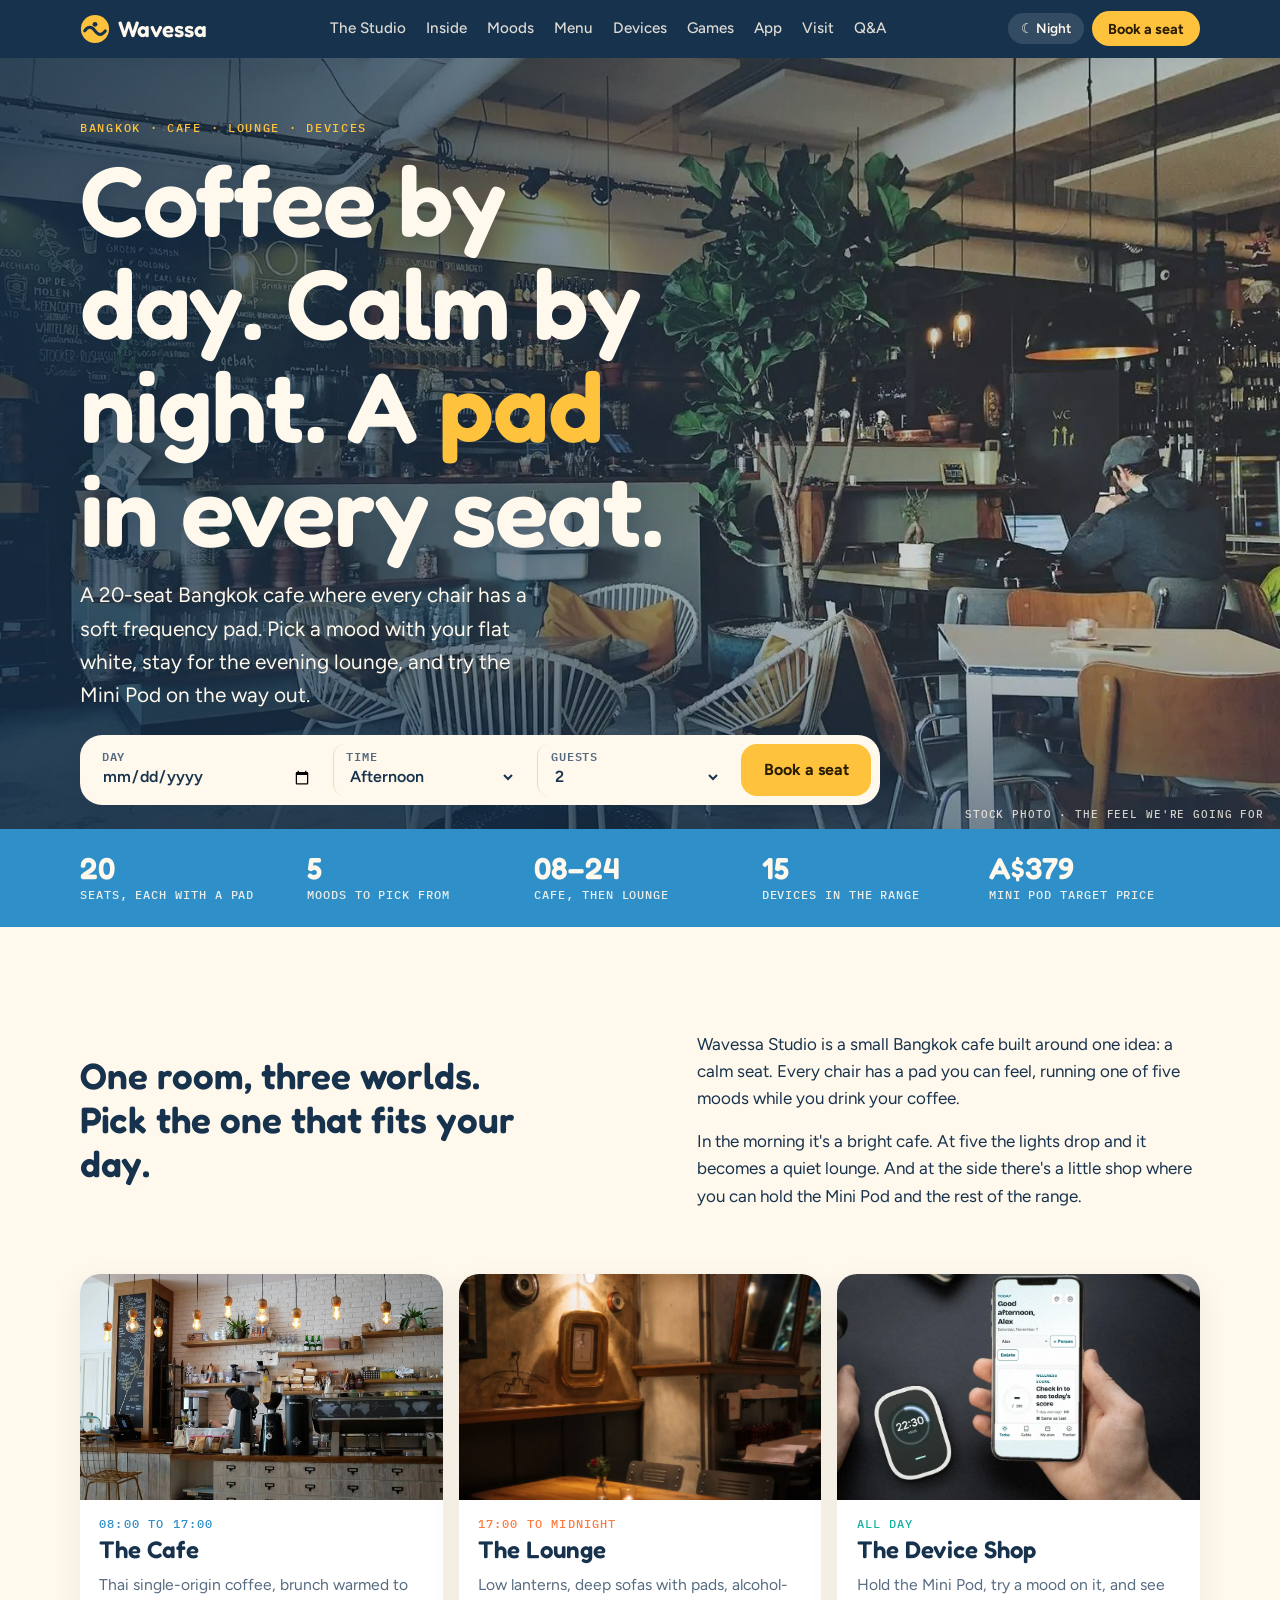
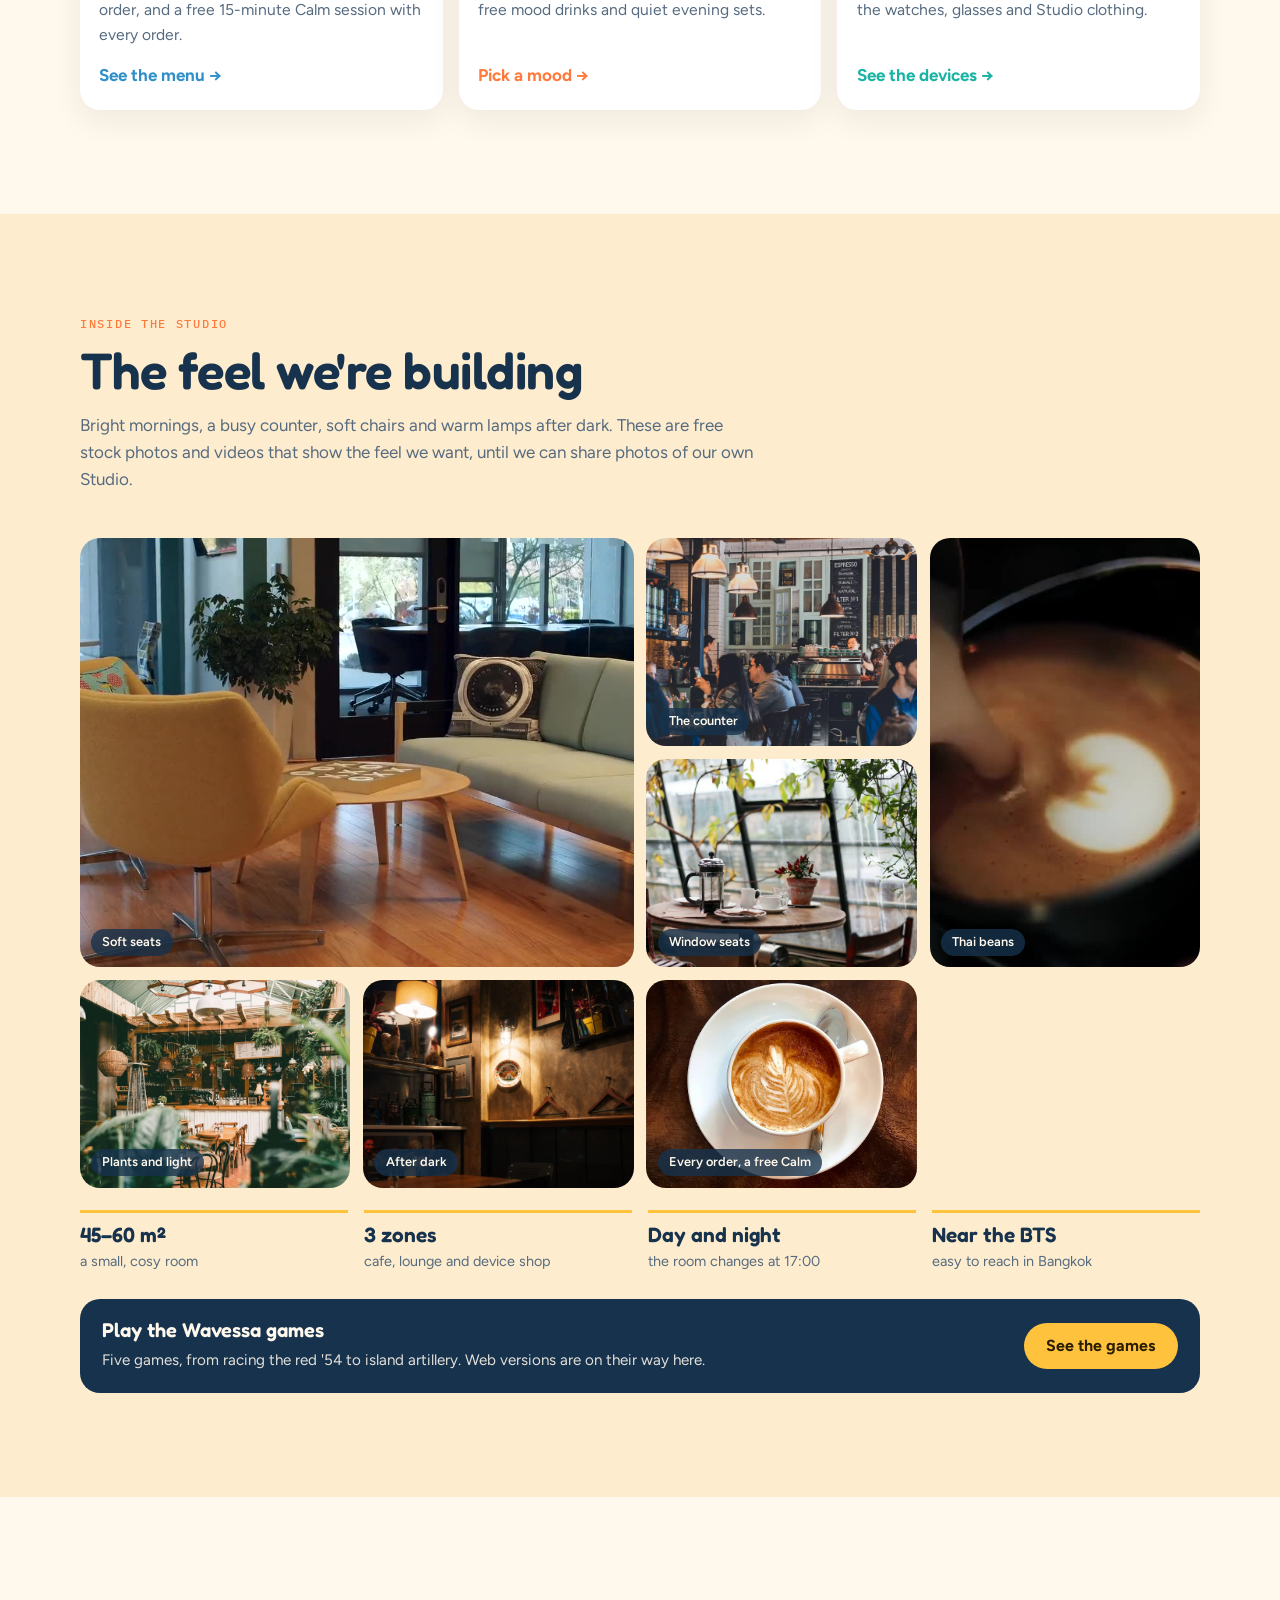
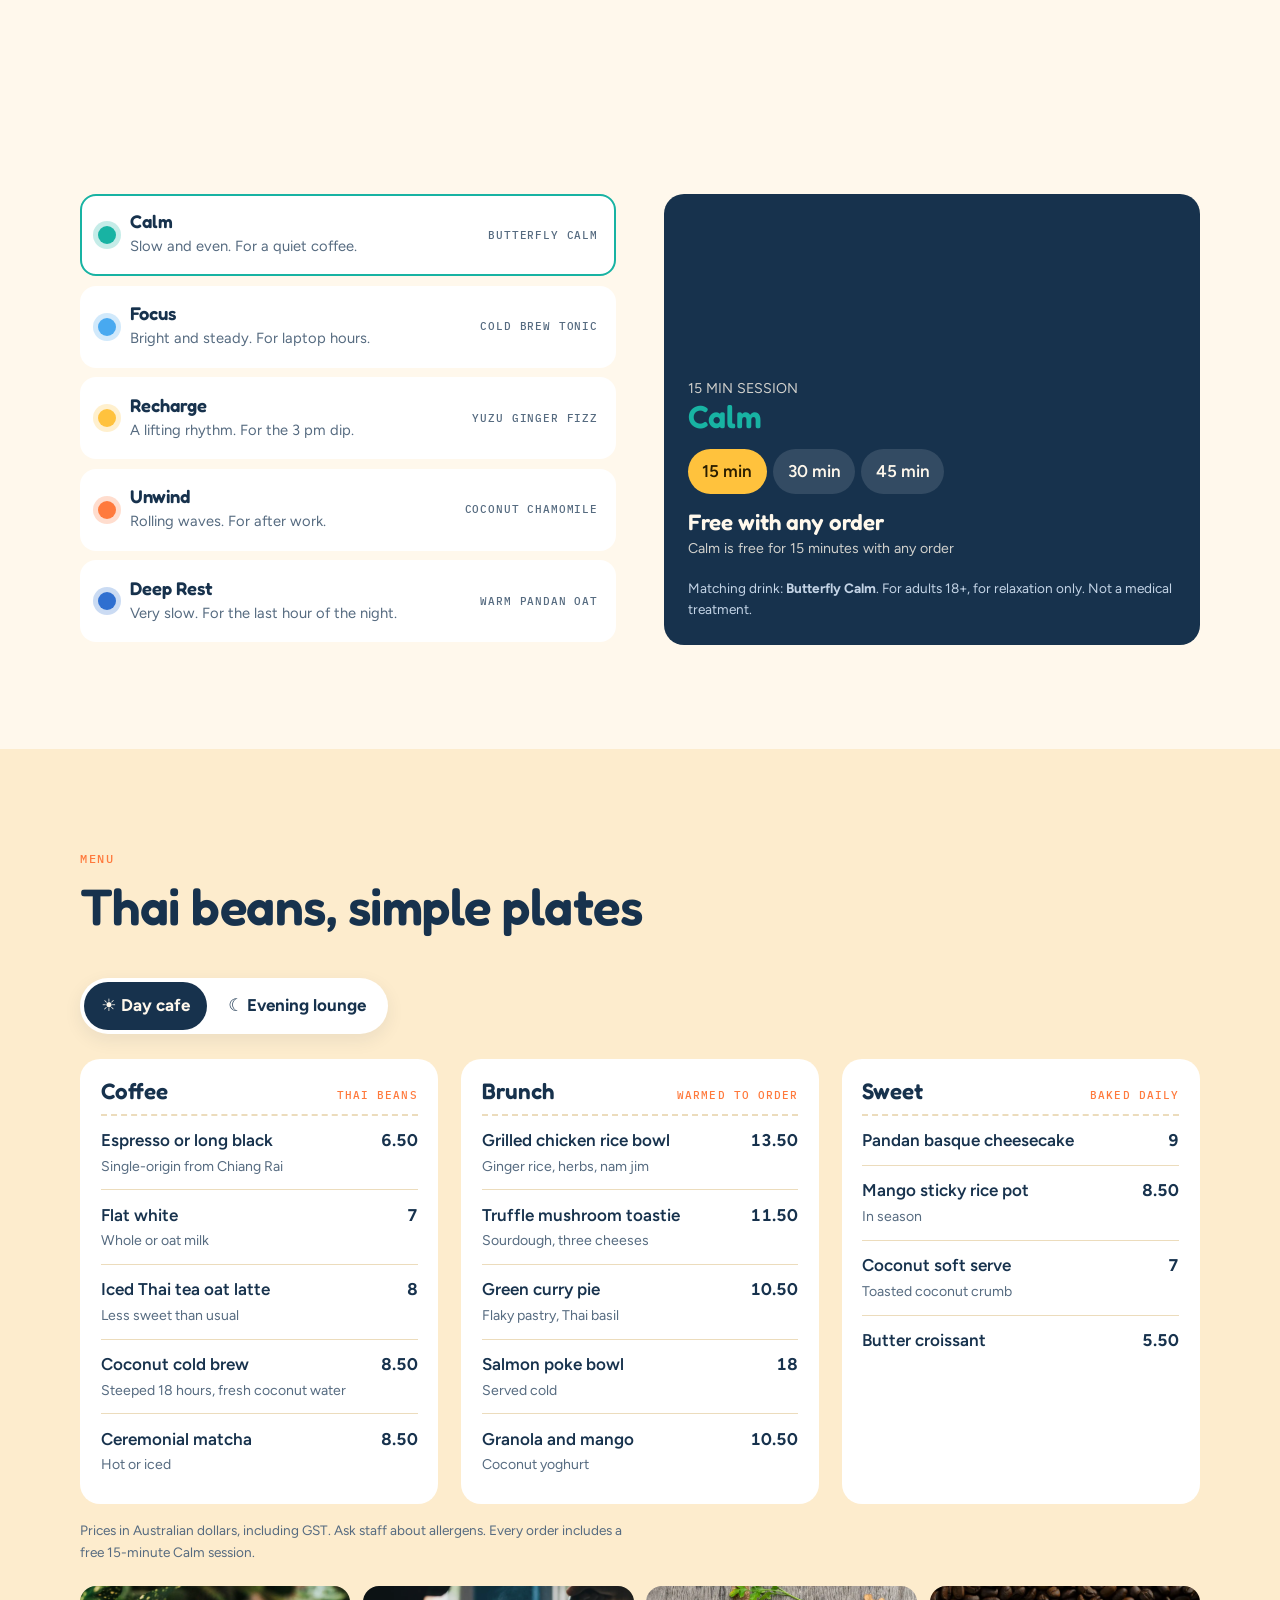
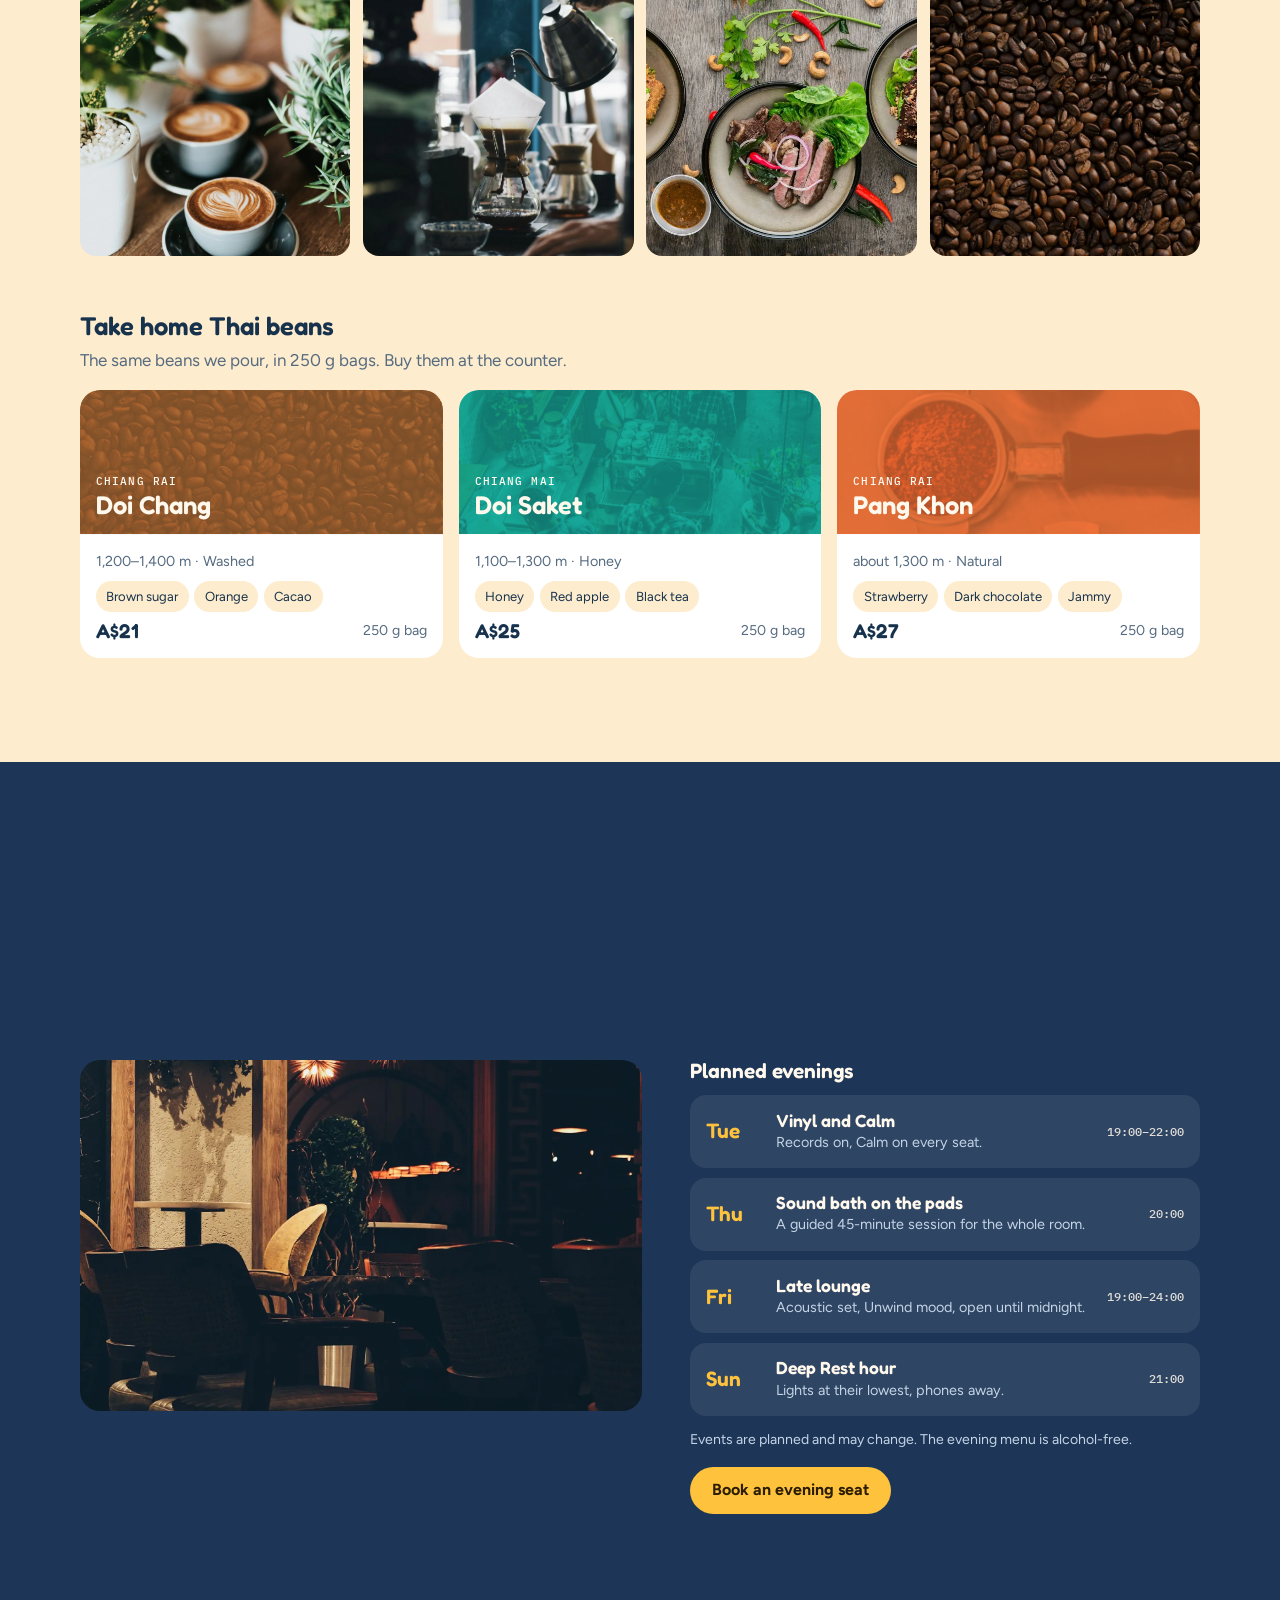
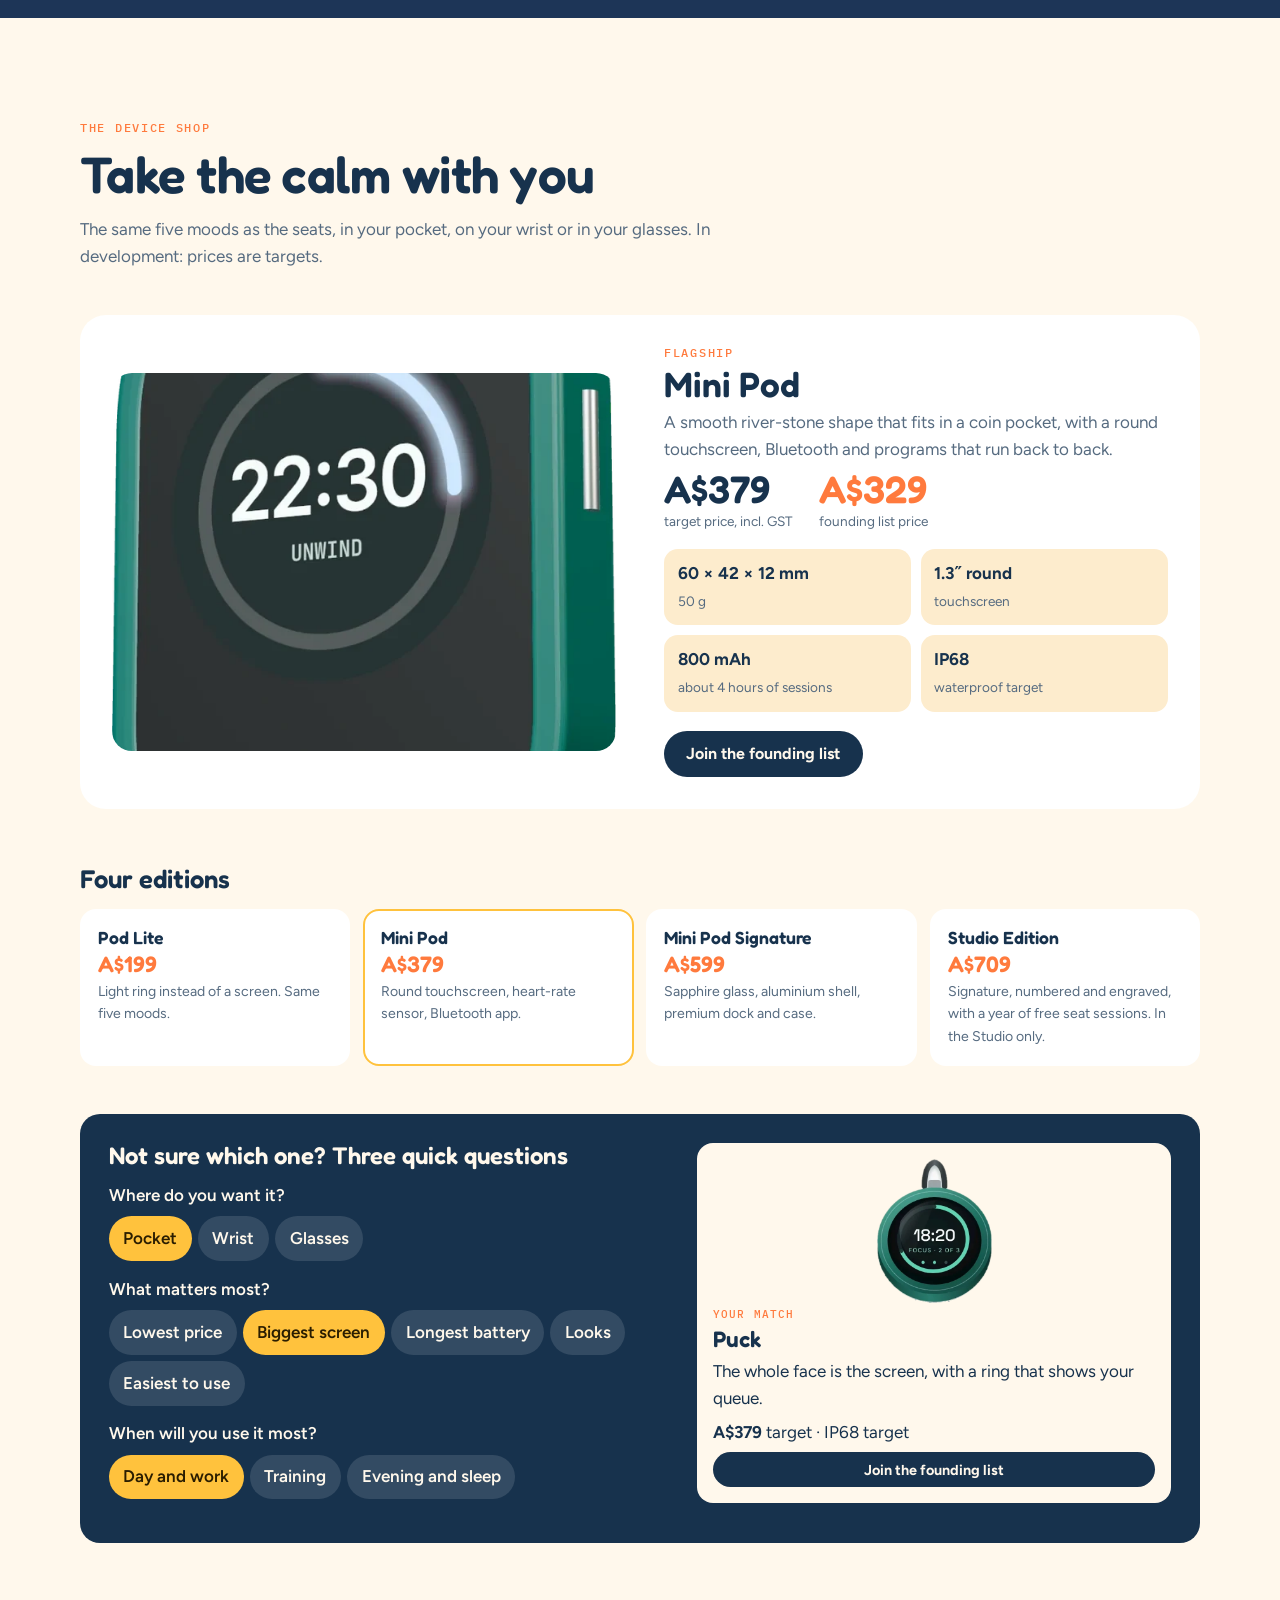
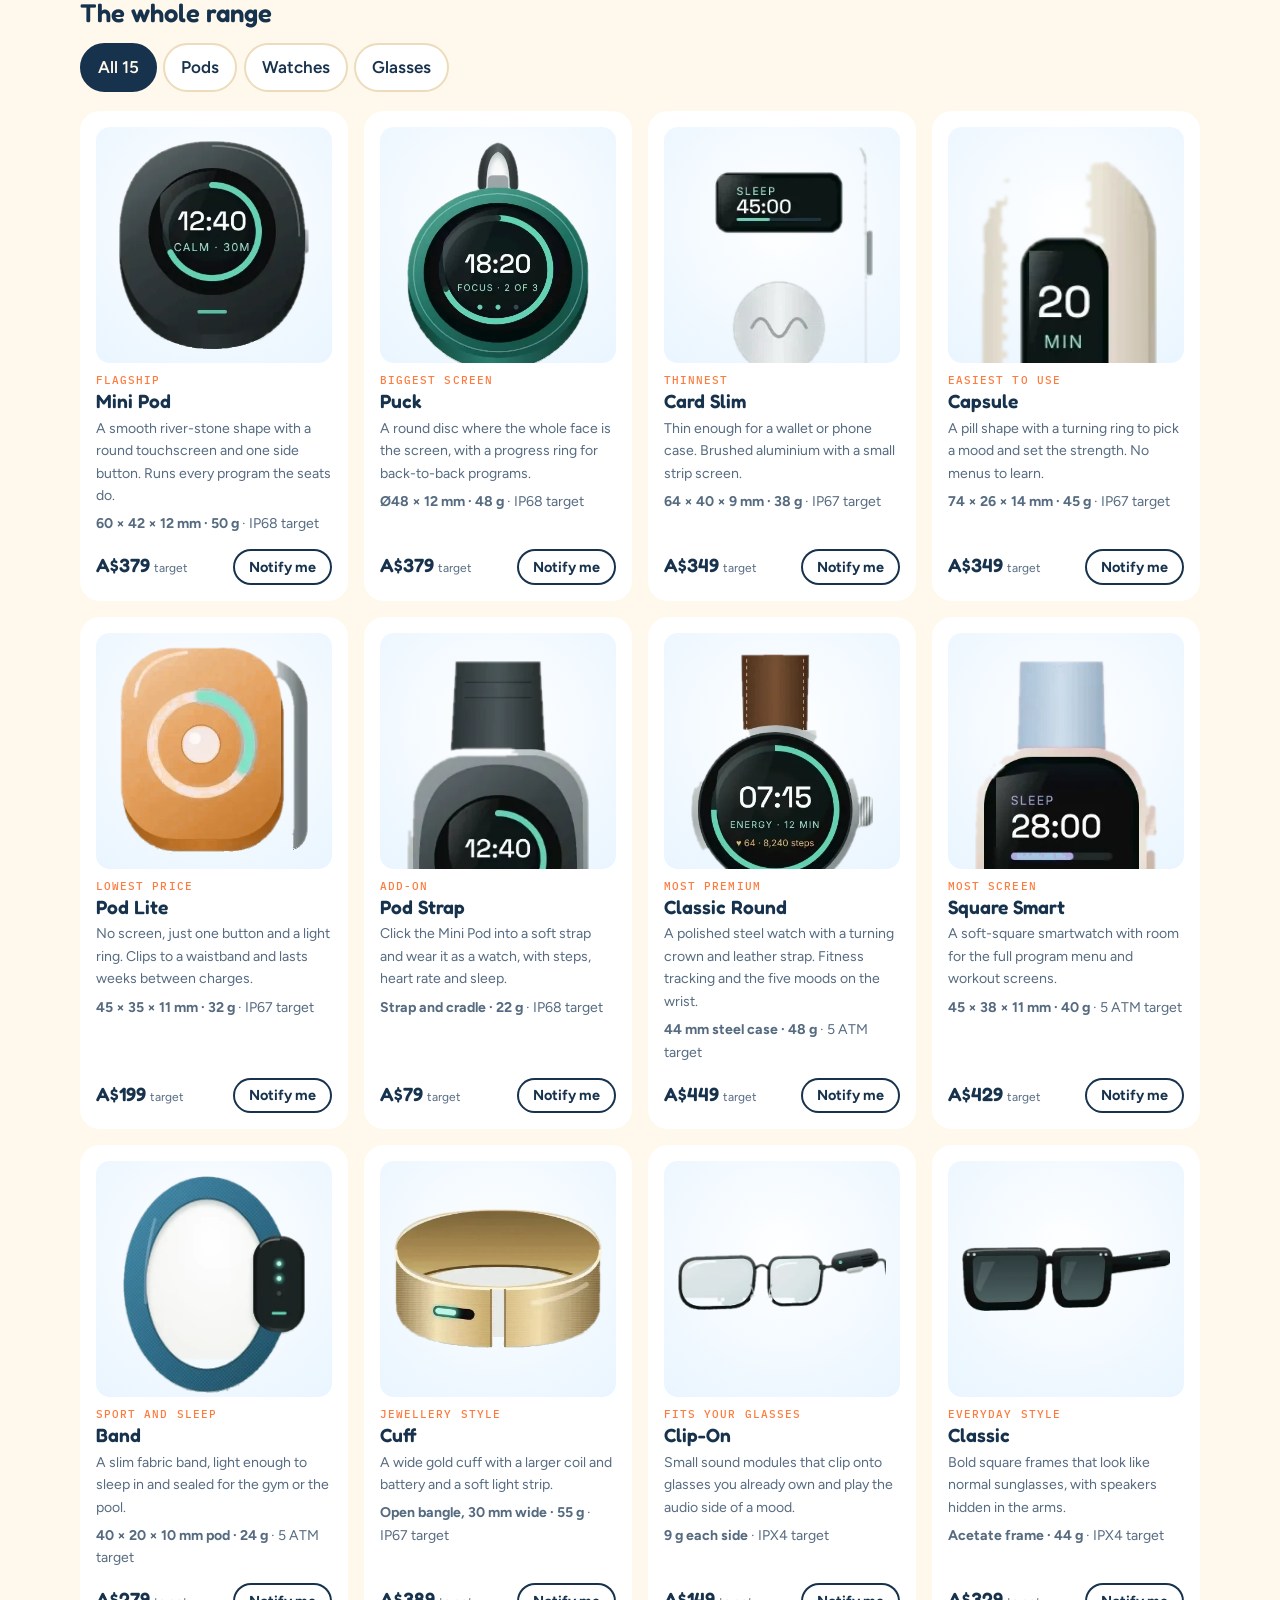
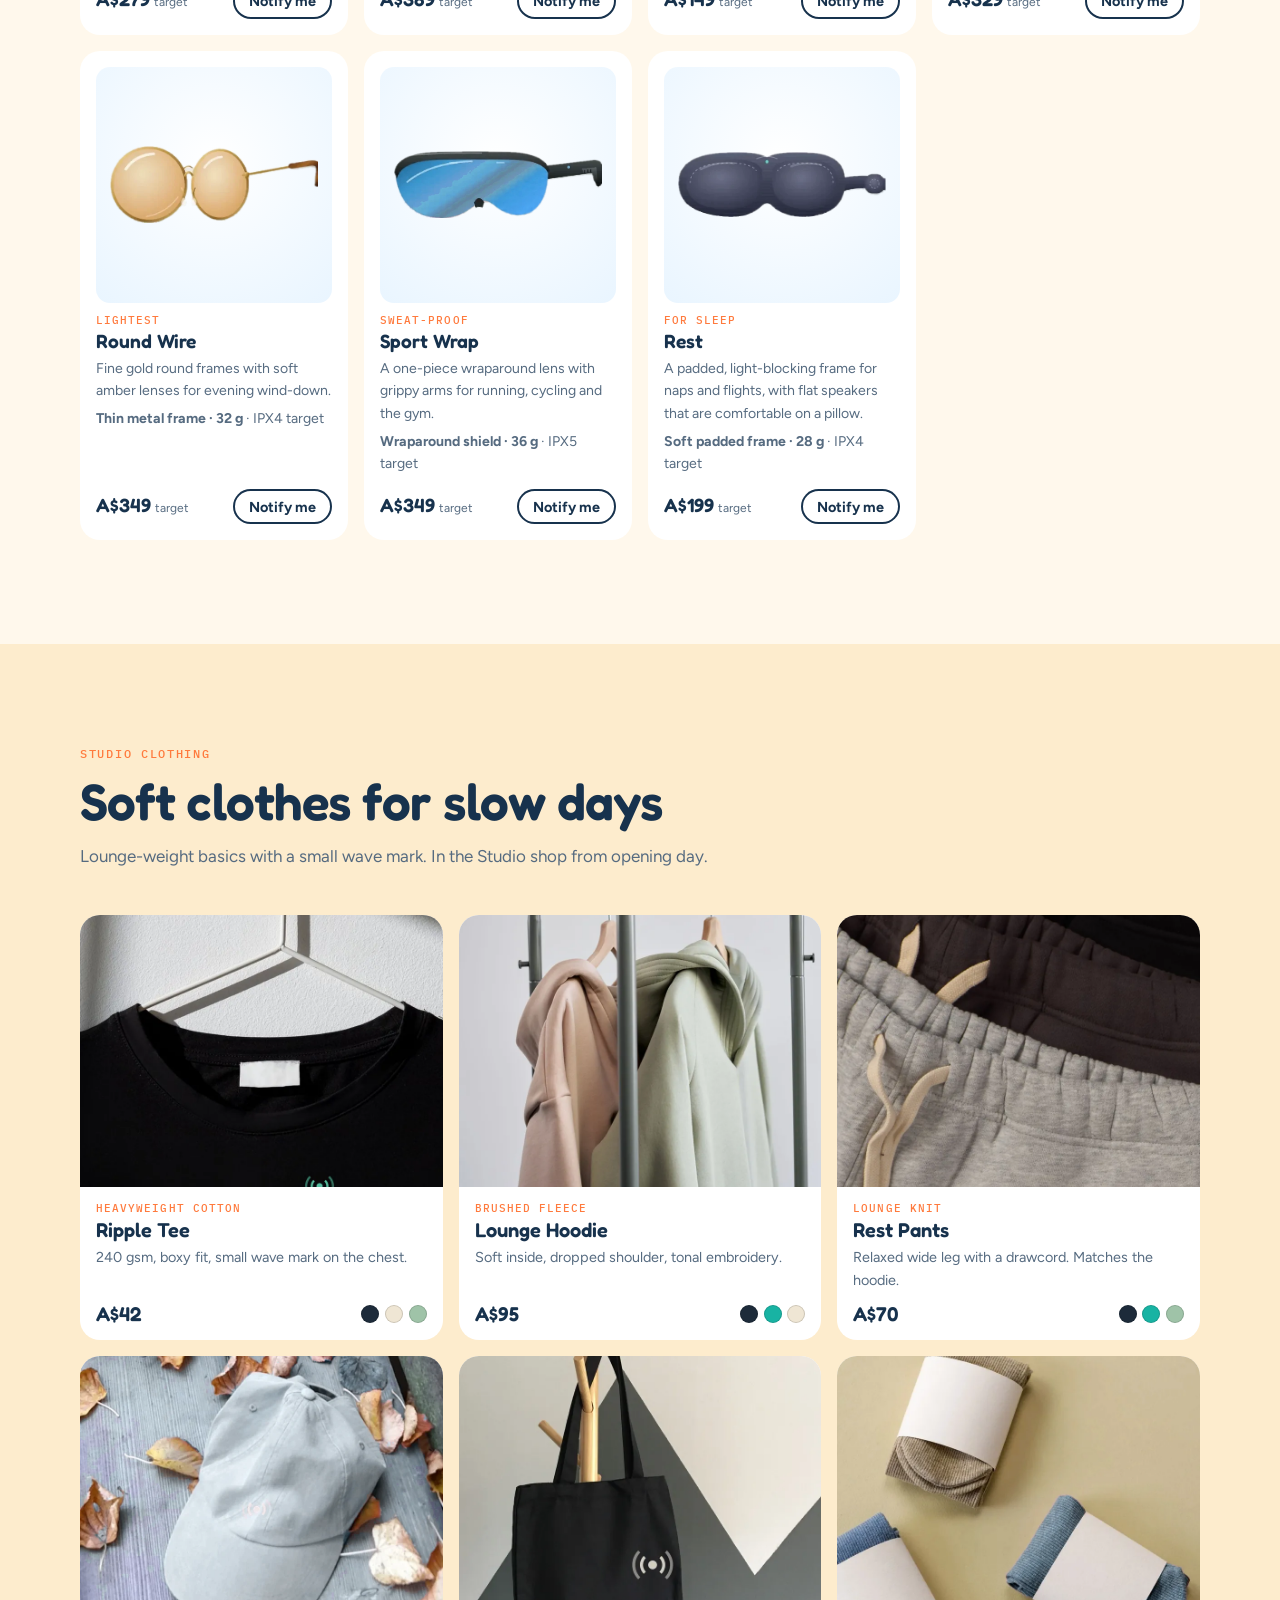
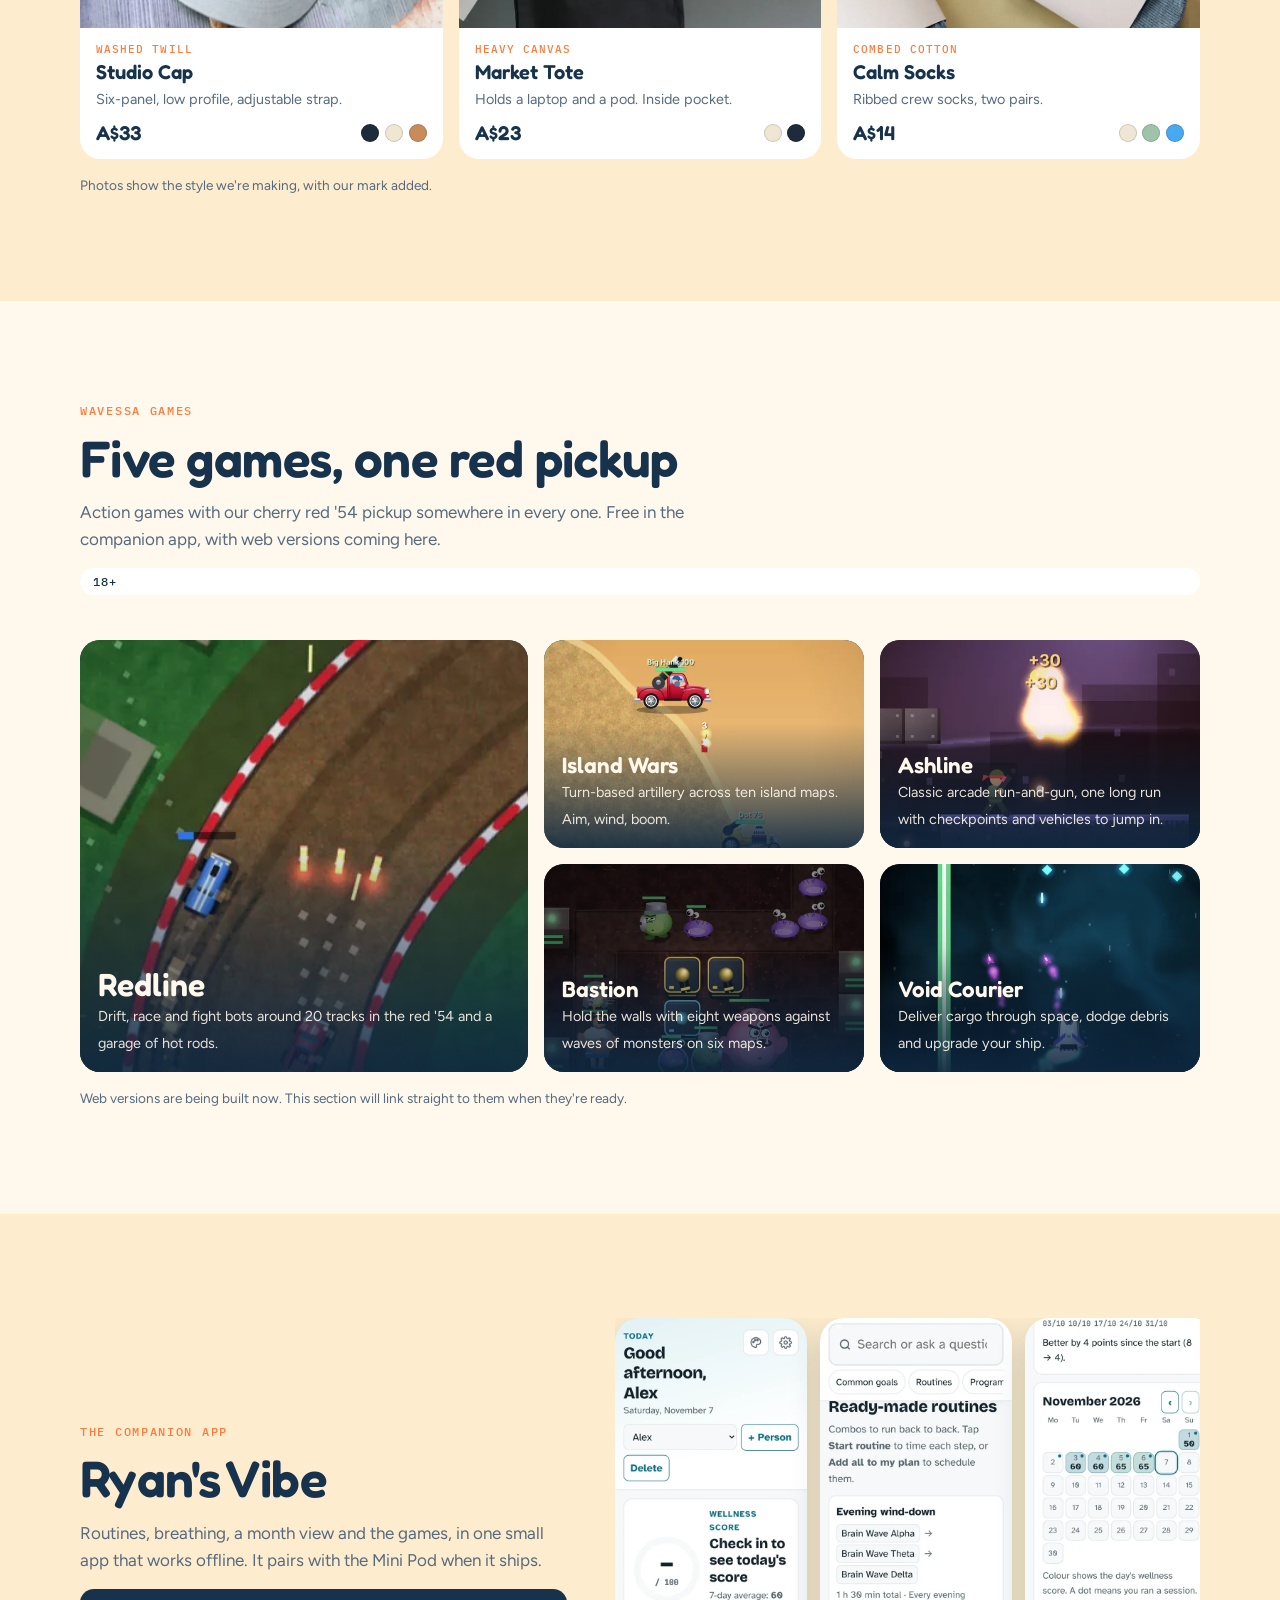
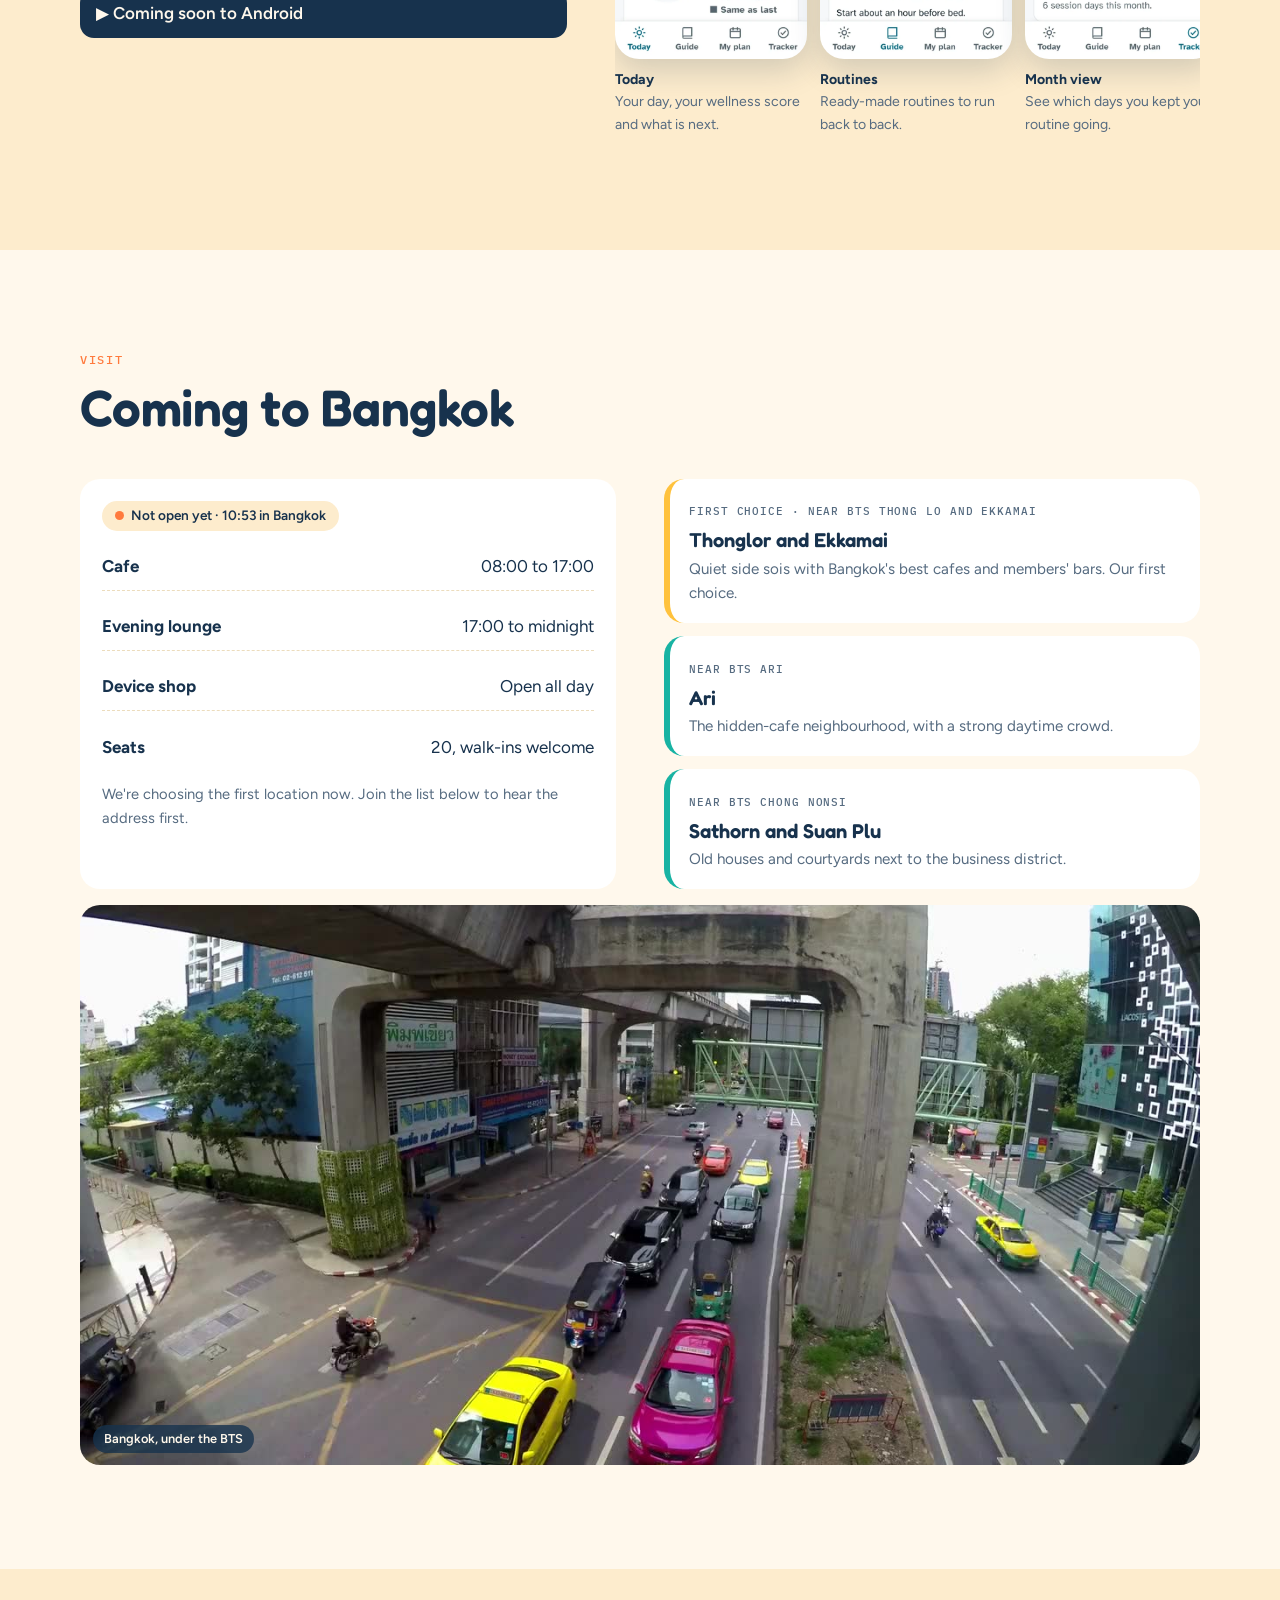
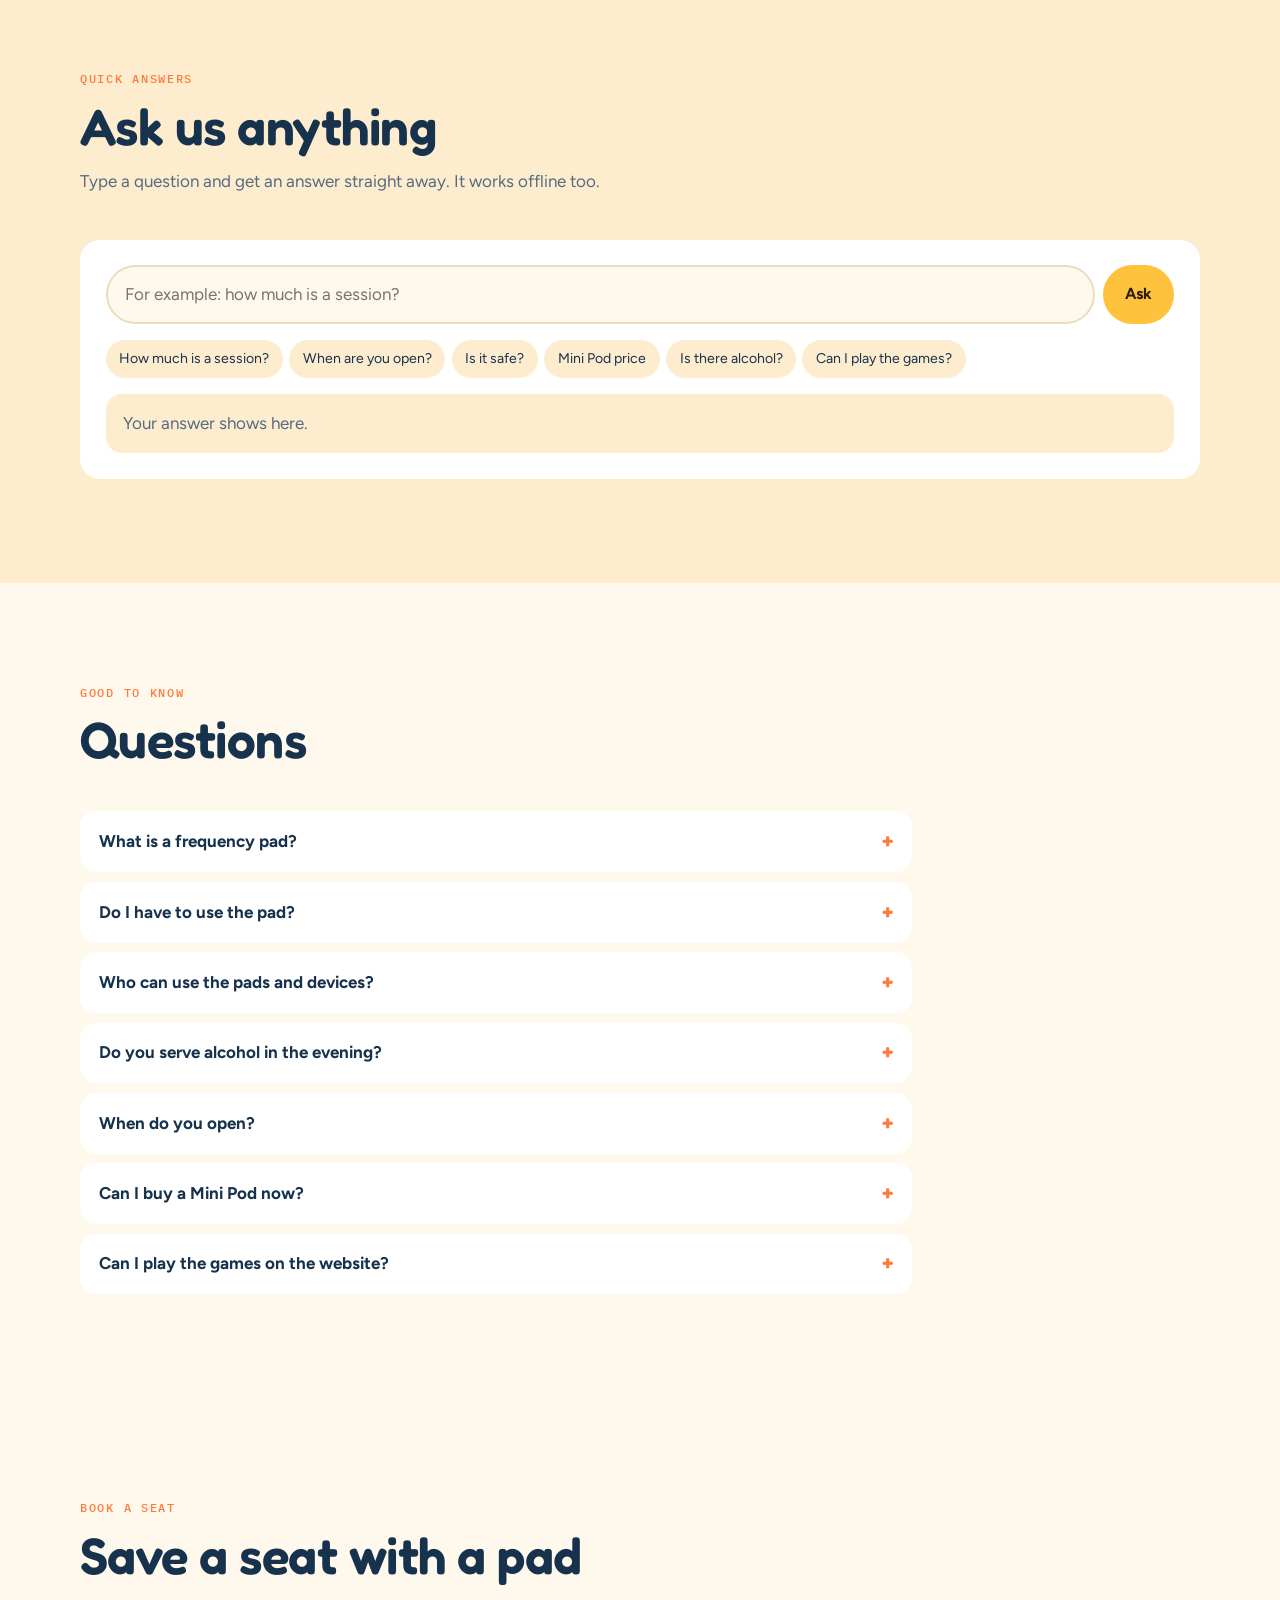
==== commit a8542d1e: "Use the real contact address wavessaa@outlook.com on the v2 site Co-Authored-By: Claude Opus 5.5 <no" ====
--- a/v2/index.html
+++ b/v2/index.html
@@ -1 +1 @@
-<!doctype html><html lang="en-AU"><head><meta charset="utf-8"><meta name="viewport" content="width=device-width,initial-scale=1,viewport-fit=cover"><link rel="manifest" href="manifest.webmanifest"><meta name="theme-color" content="#17324d"><link rel="icon" href="icons/icon-192.png"><link rel="apple-touch-icon" href="icons/icon-180.png"><meta name="apple-mobile-web-app-capable" content="yes"><meta name="apple-mobile-web-app-title" content="Wavessa"><title>Wavessa Studio</title><meta name="description" content="A Bangkok cafe by day and a calm lounge by night, with a frequency pad in every seat and a shop for the Mini Pod and the Wavessa range."><meta property="og:title" content="Wavessa Studio, Bangkok"><meta property="og:description" content="Coffee by day, a calm lounge by night, and a pad in every seat."><meta property="og:image" content="https://zeus4127.github.io/wavessa/v2/img/hero.jpg"><meta property="og:url" content="https://zeus4127.github.io/wavessa/v2/"><meta name="twitter:card" content="summary_large_image"><link rel="preconnect" href="https://fonts.googleapis.com"><link rel="preconnect" href="https://fonts.gstatic.com" crossorigin><link rel="stylesheet" href="https://fonts.googleapis.com/css2?family=Fredoka:wght@500;600&family=Figtree:wght@400;500;600;700&family=IBM+Plex+Mono:wght@500&display=swap"><style>:root{--bg:#fff8ec;--surface:#fdeccd;--card:#ffffff;--ink:#17324d;--muted:#566b80;--line:#ecdcbc;--navy:#17324d;--on-navy:#fff8ec;--sun:#ffc23d;--sun-ink:#2a1d00;--sea:#2f8fc9;--teal:#18b3a3;--orange:#ff7a3d;--ok:#1d8a5a;--f-display:"Fredoka","Trebuchet MS",system-ui,sans-serif;--f-body:"Figtree","Segoe UI",system-ui,sans-serif;--f-mono:"IBM Plex Mono",ui-monospace,Menlo,monospace;--wrap:72rem;--r:20px}:root[data-theme=night]{--bg:#1d3557;--surface:#24406a;--card:#2b4a78;--ink:#fff8ec;--muted:#c4d4e6;--line:#3a5a8a;--navy:#12253f;--sea:#7cc8ff;--ok:#8fe0b4;color-scheme:dark}*{box-sizing:border-box}[hidden]{display:none!important}html{scroll-behavior:smooth;scroll-padding-top:4.5rem}@media (prefers-reduced-motion:reduce){html{scroll-behavior:auto}}body{margin:0;background:var(--bg);color:var(--ink);font:400 1.0625rem/1.6 var(--f-body);transition:background .5s,color .5s}img{max-width:100%;display:block}.wrap{max-width:var(--wrap);margin:0 auto;padding-left:max(16px,env(safe-area-inset-left,0px));padding-right:max(16px,env(safe-area-inset-right,0px))}h1,h2,h3{margin:0;text-wrap:balance}h1,h2{font-family:var(--f-display);font-weight:600;letter-spacing:-.01em;line-height:1.04}h2{font-size:clamp(2rem, 5vw, 3.2rem)}h3{font:700 1.2rem/1.25 var(--f-body)}p{margin:0;max-width:62ch}a{color:inherit}button,input,select,textarea{font:inherit;color:inherit}:focus-visible{outline:3px solid var(--sun);outline-offset:2px;border-radius:6px}.eyebrow{font:500 .76rem/1 var(--f-mono);letter-spacing:.14em;text-transform:uppercase;color:var(--orange)}.muted{color:var(--muted)}section{padding-block:clamp(3.5rem,9vw,6.5rem)}.head{display:flex;flex-direction:column;gap:.9rem;margin-bottom:clamp(1.8rem,4vw,2.8rem)}.band{background:var(--surface);transition:background .5s}.btn{display:inline-flex;align-items:center;justify-content:center;gap:.5rem;font:700 1rem/1 var(--f-body);padding:.95rem 1.4rem;border-radius:999px;border:0;background:var(--sun);color:var(--sun-ink);text-decoration:none;cursor:pointer;white-space:nowrap;transition:transform .15s,filter .15s}.btn:hover{filter:brightness(1.05);transform:translateY(-1px)}.btn.dark{background:var(--navy);color:var(--on-navy)}.btn.line{background:0 0;color:var(--ink);box-shadow:inset 0 0 0 2px var(--ink)}.btn.sm{padding:.65rem 1rem;font-size:.9rem}.reveal{transition:opacity .7s,transform .7s}.reveal.pre{opacity:0;transform:translateY(24px)}body::before{content:"";position:fixed;inset:0 0 auto;height:env(safe-area-inset-top,0);z-index:30;background:var(--navy)}header.top{position:sticky;top:env(safe-area-inset-top,0);z-index:20;color:#fff8ec;background:#17324d}header.top .wrap{display:flex;align-items:center;justify-content:space-between;gap:1rem;padding-block:.7rem}.brand{font:600 1.4rem/1 var(--f-display);text-decoration:none;display:flex;align-items:center;gap:.5rem}.brand svg{width:30px;height:30px;flex:none}nav.links{display:flex;gap:1.25rem;font:500 .95rem/1 var(--f-body)}nav.links a{text-decoration:none;opacity:.85}nav.links a:hover{opacity:1;color:var(--sun)}.hright{display:flex;gap:.5rem;align-items:center}.tbtn{border:0;background:rgba(255,255,255,.12);color:#fff8ec;border-radius:999px;padding:.55rem .8rem;font:600 .85rem/1 var(--f-body);cursor:pointer;white-space:nowrap}.tbtn:hover{background:rgba(255,255,255,.22)}@media (max-width:1020px){nav.links{display:none}}@media (max-width:420px){.brand span{display:none}}.hero{position:relative;color:#fff8ec;background:#7cc8ff;min-height:clamp(36rem,82vh,50rem);overflow:hidden;isolation:isolate;display:flex;flex-direction:column}.hero .bg{position:absolute;inset:0;z-index:-2;background:#7cc8ff url("img/hero.jpg") center 55%/cover no-repeat;transition:opacity .6s}.hero .bg.n{background-image:url("img/hero-night.jpg");opacity:0}:root[data-theme=night] .hero .bg.n{opacity:1}@media (max-width:700px){.hero .bg{background-image:url("img/hero-small.jpg");background-position:50% 70%}.hero .bg.n{background-image:url("img/hero-night-small.jpg")}}.hero .shade{position:absolute;inset:0;z-index:-1;background:linear-gradient(100deg,rgba(14,40,66,.78) 0,rgba(14,40,66,.42) 45%,rgba(14,40,66,0) 75%),linear-gradient(0deg,rgba(14,40,66,.5) 0,rgba(14,40,66,0) 35%)}.hero .credit{position:absolute;right:max(16px,env(safe-area-inset-right,0px));bottom:.6rem;font:500 .68rem/1 var(--f-mono);letter-spacing:.08em;text-transform:uppercase;opacity:.8}@media (max-width:720px){.hero .credit{display:none}}@media (max-width:700px){.hero .shade{background:linear-gradient(180deg,rgba(14,40,66,.82) 0,rgba(14,40,66,.62) 55%,rgba(14,40,66,.3) 100%)}}.hero .wrap{flex:1 0 auto;width:100%;display:flex;flex-direction:column;justify-content:space-between;gap:1.5rem;padding-block:clamp(2rem,6vw,4rem) 1.5rem}.hero h1{font-size:clamp(2.8rem, 8vw, 6.2rem);max-width:12ch;text-shadow:0 3px 24px rgba(14,40,66,.35)}.hero h1 em{font-style:normal;color:var(--sun)}.hero .lede{margin-top:1.1rem;font-size:clamp(1.05rem, 2vw, 1.3rem);max-width:36ch}form.quick{display:grid;grid-template-columns:1.2fr 1fr 1fr auto;gap:.5rem;background:#fff8ec;color:#17324d;border-radius:22px;padding:.55rem;box-shadow:0 18px 50px rgba(14,40,66,.3);max-width:50rem}form.quick label{display:flex;flex-direction:column;gap:.15rem;padding:.35rem .8rem;border-radius:12px;font:600 .72rem/1.1 var(--f-mono);letter-spacing:.08em;text-transform:uppercase;color:#566b80;min-width:0}form.quick label+label{border-left:1px solid #ecdcbc}form.quick input,form.quick select{border:0;background:0 0;font:600 1rem/1.3 var(--f-body);color:#17324d;padding:.1rem 0;width:100%;min-width:0;color-scheme:light}form.quick .btn{border-radius:16px}@media (max-width:720px){form.quick{grid-template-columns:1fr 1fr}form.quick label+label{border-left:0}form.quick label:first-child{grid-column:1/-1}form.quick .btn{grid-column:1/-1}}.facts{background:var(--sea);color:#fff8ec}:root[data-theme=night] .facts{background:#12253f}.facts .wrap{display:grid;grid-template-columns:repeat(5,1fr);gap:1rem;padding-block:1.5rem}.facts div{display:flex;flex-direction:column;gap:.25rem}.facts b{font:600 1.9rem/1 var(--f-display);font-variant-numeric:tabular-nums}.facts small{font:500 .72rem/1.3 var(--f-mono);letter-spacing:.08em;text-transform:uppercase;opacity:.9}@media (max-width:760px){.facts .wrap{grid-template-columns:repeat(2,1fr);row-gap:1.3rem}.facts div:last-child{grid-column:1/-1}}.intro{display:grid;grid-template-columns:1.1fr 1fr;gap:clamp(2rem,5vw,4rem);align-items:center}.intro .big{font:600 clamp(1.6rem, 3.2vw, 2.3rem)/1.2 var(--f-display);max-width:22ch}.intro .text{display:flex;flex-direction:column;gap:1rem}@media (max-width:820px){.intro{grid-template-columns:1fr}}.worlds{display:grid;grid-template-columns:repeat(3,1fr);gap:1rem;margin-top:clamp(2.5rem,6vw,4rem)}.world{background:var(--card);border-radius:var(--r);overflow:hidden;display:flex;flex-direction:column;box-shadow:0 10px 30px rgba(23,50,77,.08)}.world img{aspect-ratio:16/10;object-fit:cover;width:100%;background:#7cc8ff}.world .body{padding:1.1rem 1.2rem 1.3rem;display:flex;flex-direction:column;gap:.5rem;flex:1}.world .when{font:500 .72rem/1 var(--f-mono);letter-spacing:.1em;text-transform:uppercase;color:var(--wc)}.world h3{font:600 1.5rem/1.1 var(--f-display)}.world p{color:var(--muted);font-size:.98rem}.world a{margin-top:auto;padding-top:.4rem;font-weight:700;color:var(--wc);text-decoration:none}@media (max-width:860px){.worlds{grid-template-columns:1fr}}.gal{display:grid;grid-template-columns:repeat(4,1fr);grid-auto-rows:13rem;gap:.8rem}.gal figure{margin:0;position:relative;border-radius:var(--r);overflow:hidden;background:#24406a}.gal img,.gal video{width:100%;height:100%;object-fit:cover;display:block}.gal .big{grid-column:span 2;grid-row:span 2}.gal .tall{grid-row:span 2}.gal figcaption{position:absolute;left:.7rem;bottom:.7rem;background:rgba(23,50,77,.78);color:#fff8ec;font:600 .8rem/1 var(--f-body);padding:.45rem .7rem;border-radius:999px}@media (max-width:860px){.gal{grid-template-columns:1fr 1fr;grid-auto-rows:10rem}}.m3d-facts{display:grid;grid-template-columns:repeat(4,1fr);gap:1rem;margin-top:1.4rem}.m3d-facts div{display:flex;flex-direction:column;gap:.2rem;border-top:3px solid var(--sun);padding-top:.7rem}.m3d-facts b{font:600 1.3rem/1.1 var(--f-display)}.m3d-facts span{color:var(--muted);font-size:.9rem}@media (max-width:760px){.m3d-facts{grid-template-columns:1fr 1fr}}.street{margin-top:1rem;border-radius:var(--r);overflow:hidden;position:relative;aspect-ratio:16/8;background:#24406a}.street video{width:100%;height:100%;object-fit:cover;display:block}.street span{position:absolute;left:.8rem;bottom:.8rem;background:rgba(23,50,77,.78);color:#fff8ec;font:600 .8rem/1 var(--f-body);padding:.45rem .7rem;border-radius:999px}.game-card{margin-top:1.6rem;display:flex;gap:1.2rem;align-items:center;justify-content:space-between;background:var(--navy);color:#fff8ec;border-radius:var(--r);padding:1.2rem 1.4rem}.game-card b{display:block;font:600 1.25rem/1.2 var(--f-display);margin-bottom:.25rem}.game-card span{opacity:.88;font-size:.95rem}@media (max-width:640px){.game-card{flex-direction:column;align-items:flex-start}}.moods{display:grid;grid-template-columns:1fr 1fr;gap:clamp(1.5rem,4vw,3rem);align-items:start}.mlist{display:flex;flex-direction:column;gap:.6rem}.mood{display:grid;grid-template-columns:auto 1fr auto;gap:.9rem;align-items:center;text-align:left;background:var(--card);border:2px solid transparent;border-radius:16px;padding:.9rem 1rem;cursor:pointer}.mood i{width:18px;height:18px;border-radius:50%;background:var(--c);box-shadow:0 0 0 5px color-mix(in srgb,var(--c) 25%,transparent)}.mood b{display:block;font:600 1.15rem/1.2 var(--f-display)}.mood span{color:var(--muted);font-size:.92rem}.mood em{font:500 .66rem/1.2 var(--f-mono);letter-spacing:.08em;text-transform:uppercase;font-style:normal;color:var(--muted);text-align:right;max-width:9rem}.mood[aria-pressed=true]{border-color:var(--c)}.seat{background:var(--navy);color:#fff8ec;border-radius:var(--r);padding:1.5rem;display:flex;flex-direction:column;gap:1rem;position:sticky;top:5.5rem}.seat canvas{width:100%;height:140px;display:block}.seat .now{font:600 2rem/1 var(--f-display);color:var(--mc,#18b3a3)}.lens{display:flex;gap:.4rem;flex-wrap:wrap}.lens button{border:0;background:rgba(255,255,255,.12);color:#fff8ec;border-radius:999px;padding:.55rem .9rem;font-weight:600;cursor:pointer}.lens button[aria-pressed=true]{background:var(--sun);color:var(--sun-ink)}.seat .price{font:600 1.4rem/1.1 var(--f-display)}.seat small{opacity:.8}.note{font-size:.85rem;color:var(--muted);margin-top:1rem}.seat .note{color:#c4d4e6;margin:0}@media (max-width:860px){.moods{grid-template-columns:1fr}.seat{position:static}.mood em{display:none}}.tabs{display:inline-flex;background:var(--card);border-radius:999px;padding:.25rem;gap:.2rem;box-shadow:0 6px 18px rgba(23,50,77,.08)}.tabs button{border:0;background:0 0;border-radius:999px;padding:.65rem 1.1rem;font-weight:700;cursor:pointer}.tabs button[aria-selected=true]{background:var(--navy);color:#fff8ec}:root[data-theme=night] .tabs button[aria-selected=true]{background:var(--sun);color:var(--sun-ink)}.menu-grid{display:grid;grid-template-columns:repeat(3,1fr);gap:1.4rem;margin-top:1.6rem}.menu-col{background:var(--card);border-radius:var(--r);padding:1.3rem 1.3rem 1rem}.menu-col h3{font:600 1.4rem/1 var(--f-display);display:flex;justify-content:space-between;align-items:baseline;gap:.5rem;padding-bottom:.7rem;border-bottom:2px dashed var(--line)}.menu-col h3 small{font:500 .68rem/1 var(--f-mono);letter-spacing:.1em;text-transform:uppercase;color:var(--orange)}.menu-col ul{list-style:none;margin:0;padding:0}.menu-col li{display:grid;grid-template-columns:1fr auto;gap:.1rem 1rem;padding:.7rem 0;border-bottom:1px solid var(--line)}.menu-col li:last-child{border-bottom:0}.menu-col li b{font-weight:600}.menu-col li em{font-style:normal;font-weight:700;font-variant-numeric:tabular-nums}.menu-col li span{grid-column:1/-1;color:var(--muted);font-size:.88rem}.menu-photos{display:grid;grid-template-columns:repeat(4,1fr);gap:.8rem;margin-top:1.4rem}.menu-photos img{border-radius:16px;aspect-ratio:1;object-fit:cover;width:100%}@media (max-width:900px){.menu-grid{grid-template-columns:1fr}.menu-photos{grid-template-columns:repeat(2,1fr)}}.pod{display:grid;grid-template-columns:1fr 1fr;gap:clamp(1.5rem,4vw,3rem);align-items:center;background:var(--card);border-radius:calc(var(--r) + 6px);padding:clamp(1.2rem,3vw,2rem)}.pod img{border-radius:var(--r);width:100%;aspect-ratio:4/3;object-fit:cover}.pod .price-row{display:flex;gap:1.6rem;flex-wrap:wrap;align-items:baseline;margin:.4rem 0 .2rem}.pod .price-row b{font:600 2.4rem/1 var(--f-display)}.pod .price-row small{display:block;color:var(--muted);font-size:.85rem}.specs{display:grid;grid-template-columns:1fr 1fr;gap:.6rem;margin:1rem 0 1.2rem}.specs div{background:var(--surface);border-radius:14px;padding:.7rem .85rem}.specs b{display:block;font-weight:700}.specs span{color:var(--muted);font-size:.85rem}@media (max-width:860px){.pod{grid-template-columns:1fr}}.filters{display:flex;gap:.4rem;flex-wrap:wrap;margin:2.2rem 0 1.2rem}.filters button{border:2px solid var(--line);background:var(--card);border-radius:999px;padding:.55rem 1rem;font-weight:600;cursor:pointer}.filters button[aria-pressed=true]{background:var(--navy);color:#fff8ec;border-color:var(--navy)}.range{display:grid;grid-template-columns:repeat(auto-fill,minmax(13.5rem,1fr));gap:1rem}.dev{background:var(--card);border-radius:var(--r);padding:1rem;display:flex;flex-direction:column;gap:.35rem}.dev .pic{aspect-ratio:1;border-radius:14px;background:radial-gradient(circle at 50% 40%,#fff,#e9f5ff);display:grid;place-items:center;overflow:hidden}:root[data-theme=night] .dev .pic{background:radial-gradient(circle at 50% 40%,#3b5f92,#24406a)}.dev .pic img{width:88%;height:88%;object-fit:contain}.dev .tag{font:500 .66rem/1 var(--f-mono);letter-spacing:.1em;text-transform:uppercase;color:var(--orange);margin-top:.4rem}.dev h3{font:600 1.2rem/1.1 var(--f-display)}.dev p{font-size:.88rem;color:var(--muted)}.dev .foot{display:flex;justify-content:space-between;align-items:center;margin-top:auto;padding-top:.5rem}.dev .foot b{font:600 1.2rem/1 var(--f-display)}.dev .foot small{color:var(--muted);font-size:.75rem}.games{display:grid;grid-template-columns:1.4fr 1fr 1fr;grid-auto-rows:1fr;gap:1rem}.game{position:relative;border-radius:var(--r);overflow:hidden;background:var(--navy);color:#fff8ec;min-height:13rem;display:flex;flex-direction:column;justify-content:flex-end}.game img{position:absolute;inset:0;width:100%;height:100%;object-fit:cover}.game::after{content:"";position:absolute;inset:0;background:linear-gradient(0deg,rgba(14,40,66,.9) 0,rgba(14,40,66,0) 60%)}.game div{position:relative;z-index:1;padding:1rem 1.1rem}.game b{font:600 1.4rem/1.1 var(--f-display);display:block}.game span{font-size:.9rem;opacity:.9}.game:first-child{grid-row:span 2}.game:first-child b{font-size:2rem}.age{display:inline-flex;gap:.4rem;align-items:center;font:500 .72rem/1 var(--f-mono);letter-spacing:.08em;text-transform:uppercase;background:var(--card);border-radius:999px;padding:.5rem .8rem}@media (max-width:860px){.games{grid-template-columns:1fr 1fr}.game:first-child{grid-column:1/-1;grid-row:auto;min-height:16rem}}@media (max-width:520px){.games{grid-template-columns:1fr}}.app{display:grid;grid-template-columns:1fr 1.2fr;gap:clamp(1.5rem,4vw,3rem);align-items:center}.phones{display:flex;gap:.8rem;overflow-x:auto;scroll-snap-type:x mandatory;padding-bottom:.6rem}.phones figure{margin:0;flex:0 0 12rem;scroll-snap-align:start}.phones img{border-radius:24px;box-shadow:0 12px 30px rgba(23,50,77,.18);background:#fff}.phones figcaption{margin-top:.6rem;font-size:.88rem;color:var(--muted)}.phones figcaption b{display:block;color:var(--ink)}.soon{display:inline-flex;gap:.6rem;align-items:center;background:var(--navy);color:#fff8ec;border-radius:14px;padding:.7rem 1rem;font-weight:600}@media (max-width:860px){.app{grid-template-columns:1fr}}.visit{display:grid;grid-template-columns:1fr 1fr;gap:clamp(1.5rem,4vw,3rem)}.hours{background:var(--card);border-radius:var(--r);padding:1.4rem;display:flex;flex-direction:column;gap:.8rem}.hours div{display:flex;justify-content:space-between;gap:1rem;padding:.6rem 0;border-bottom:1px dashed var(--line)}.hours div:last-of-type{border-bottom:0}.chip{display:inline-flex;align-items:center;gap:.45rem;font:600 .85rem/1 var(--f-body);background:var(--surface);border-radius:999px;padding:.5rem .8rem;align-self:flex-start}.chip i{width:9px;height:9px;border-radius:50%;background:var(--orange)}.areas{display:flex;flex-direction:column;gap:.8rem}.area{background:var(--card);border-radius:var(--r);padding:1.1rem 1.2rem;border-left:6px solid var(--teal)}.area:first-child{border-left-color:var(--sun)}.area small{font:500 .7rem/1 var(--f-mono);letter-spacing:.08em;text-transform:uppercase;color:var(--muted)}.area h3{font:600 1.25rem/1.2 var(--f-display);margin:.3rem 0}.area p{color:var(--muted);font-size:.95rem}@media (max-width:860px){.visit{grid-template-columns:1fr}}.ask{background:var(--card);border-radius:var(--r);padding:clamp(1rem,3vw,1.6rem);display:flex;flex-direction:column;gap:1rem}.ask form{display:flex;gap:.5rem}.ask input{flex:1;min-width:0;border:2px solid var(--line);background:var(--bg);border-radius:999px;padding:.85rem 1.1rem}.qchips{display:flex;gap:.4rem;flex-wrap:wrap}.qchips button{border:0;background:var(--surface);border-radius:999px;padding:.5rem .85rem;font-size:.88rem;cursor:pointer}.answer{background:var(--surface);border-radius:16px;padding:1rem 1.1rem;min-height:3.2rem}.answer b{display:block;font:600 1.05rem/1.2 var(--f-display);margin-bottom:.3rem}.faq{display:flex;flex-direction:column;gap:.6rem;max-width:52rem}.faq details{background:var(--card);border-radius:16px;padding:0 1.2rem}.faq summary{cursor:pointer;list-style:none;padding:1.05rem 0;font-weight:700;display:flex;justify-content:space-between;gap:1rem}.faq summary::-webkit-details-marker{display:none}.faq summary::after{content:"+";font:600 1.4rem/1 var(--f-display);color:var(--orange)}.faq details[open] summary::after{content:"–"}.faq details p{padding-bottom:1.1rem;color:var(--muted)}.book{display:grid;grid-template-columns:1.3fr 1fr;gap:clamp(1.5rem,4vw,3rem);align-items:start}form.bk{display:grid;grid-template-columns:1fr 1fr;gap:1rem}form.bk label{display:flex;flex-direction:column;gap:.35rem;font-weight:600;font-size:.92rem}form.bk label.full{grid-column:1/-1}form.bk input,form.bk select,form.bk textarea{border:2px solid var(--line);background:var(--card);border-radius:14px;padding:.8rem .9rem;font-weight:500}form.bk textarea{min-height:6rem;resize:vertical}.summary{position:sticky;top:5.5rem;background:var(--navy);color:#fff8ec;border-radius:var(--r);padding:1.5rem;display:flex;flex-direction:column;gap:.8rem}.summary h3{font:600 1.5rem/1.1 var(--f-display)}.summary dl{display:grid;grid-template-columns:auto 1fr;gap:.4rem 1rem;margin:0}.summary dt{opacity:.75}.summary dd{margin:0;font-weight:600;text-align:right}.summary .note{color:#c4d4e6}.msg{font-weight:600;color:var(--ok)}@media (max-width:860px){.book{grid-template-columns:1fr}.summary{position:static}form.bk{grid-template-columns:1fr}}.wait{display:flex;gap:.5rem;flex-wrap:wrap;margin-top:.4rem}.wait input{flex:1 1 14rem;border:0;border-radius:999px;padding:.9rem 1.1rem;background:#fff8ec;color:#17324d}.cta{background:var(--orange);color:#fff8ec;border-radius:calc(var(--r) + 6px);padding:clamp(1.4rem,4vw,2.4rem);display:grid;grid-template-columns:1.2fr 1fr;gap:1.5rem;align-items:center}.cta h2{font-size:clamp(1.8rem, 4vw, 2.6rem)}@media (max-width:860px){.cta{grid-template-columns:1fr}}footer{background:#17324d;color:#fff8ec;padding-block:2.5rem calc(2.5rem + env(safe-area-inset-bottom,0px))}footer .wrap{display:flex;flex-wrap:wrap;gap:1.5rem 3rem;justify-content:space-between}footer p{opacity:.8;font-size:.9rem}footer nav{display:flex;gap:1rem;flex-wrap:wrap;font-size:.92rem}footer nav a{text-decoration:none;opacity:.85}@media (max-width:900px){footer{padding-bottom:calc(6rem + env(safe-area-inset-bottom,0px))}}.mbtn{display:none;border:0;background:rgba(255,255,255,.12);color:#fff8ec;border-radius:999px;width:40px;height:40px;cursor:pointer;font-size:1.2rem}@media (max-width:1020px){.mbtn{display:inline-grid;place-items:center}}.drawer{position:fixed;inset:0;z-index:50;background:rgba(14,40,66,.5);display:none}.drawer.open{display:block}.drawer nav{position:absolute;right:0;top:0;bottom:0;width:min(20rem,86vw);background:#17324d;color:#fff8ec;padding:calc(1rem + env(safe-area-inset-top,0px)) 1.2rem 1.2rem;display:flex;flex-direction:column;gap:.2rem;overflow-y:auto}.drawer nav a{text-decoration:none;font:600 1.25rem/1 var(--f-display);padding:.8rem .4rem;border-bottom:1px solid rgba(255,255,255,.1)}.drawer .x{align-self:flex-end;border:0;background:rgba(255,255,255,.12);color:#fff8ec;width:40px;height:40px;border-radius:50%;font-size:1.3rem;cursor:pointer;margin-bottom:.6rem}.evening{background:#1d3557;color:#fff8ec}.evening .muted{color:#c4d4e6}.eve{display:grid;grid-template-columns:1.1fr 1fr;gap:clamp(1.5rem,4vw,3rem);align-items:start}.eve img{border-radius:var(--r);width:100%;aspect-ratio:16/10;object-fit:cover}.week{display:flex;flex-direction:column;gap:.6rem}.ev{display:grid;grid-template-columns:3.4rem 1fr auto;gap:1rem;align-items:center;background:rgba(255,255,255,.08);border-radius:16px;padding:.9rem 1rem}.ev b.d{font:600 1.3rem/1 var(--f-display);color:var(--sun)}.ev h3{font:600 1.1rem/1.2 var(--f-display)}.ev p{color:#c4d4e6;font-size:.9rem}.ev span{font:500 .75rem/1 var(--f-mono);color:#fff8ec;opacity:.85;white-space:nowrap}@media (max-width:860px){.eve{grid-template-columns:1fr}.ev{grid-template-columns:3rem 1fr}.ev span{grid-column:2}}.beans{display:grid;grid-template-columns:repeat(3,1fr);gap:1rem;margin-top:1rem}.bean{background:var(--card);border-radius:var(--r);overflow:hidden;display:flex;flex-direction:column}.bean .bag{height:9rem;position:relative;display:flex;align-items:flex-end;padding:1rem;color:#fff8ec;background:var(--bc)}.bean .bag img{position:absolute;inset:0;width:100%;height:100%;object-fit:cover;opacity:.35;mix-blend-mode:multiply}.bean .bag b{position:relative;font:600 1.6rem/1 var(--f-display)}.bean .bag small{display:block;font:500 .7rem/1 var(--f-mono);letter-spacing:.1em;text-transform:uppercase;margin-bottom:.35rem}.bean .body{padding:1rem;display:flex;flex-direction:column;gap:.5rem;flex:1}.bean .notes{display:flex;gap:.35rem;flex-wrap:wrap}.bean .notes span{background:var(--surface);border-radius:999px;padding:.3rem .65rem;font-size:.82rem}.bean .foot{display:flex;justify-content:space-between;align-items:center;margin-top:auto}.bean .foot b{font:600 1.25rem/1 var(--f-display)}.subh{font:600 1.6rem/1.1 var(--f-display);margin-top:clamp(2.5rem,6vw,3.5rem)}@media (max-width:860px){.beans{grid-template-columns:1fr}}.tiers{display:grid;grid-template-columns:repeat(4,1fr);gap:.8rem;margin-top:1rem}.tier{background:var(--card);border-radius:16px;padding:1rem;border:2px solid transparent;display:flex;flex-direction:column;gap:.3rem}.tier.pick{border-color:var(--sun)}.tier b{font:600 1.1rem/1.2 var(--f-display)}.tier em{font-style:normal;font:600 1.4rem/1 var(--f-display);color:var(--orange)}.tier span{color:var(--muted);font-size:.88rem}@media (max-width:860px){.tiers{grid-template-columns:1fr 1fr}}.finder{display:grid;grid-template-columns:1.2fr 1fr;gap:1.2rem;background:var(--navy);color:#fff8ec;border-radius:var(--r);padding:clamp(1.1rem,3vw,1.8rem);margin-top:clamp(2rem,5vw,3rem)}.finder h3{font:600 1.5rem/1.1 var(--f-display);margin-bottom:.8rem}.fq{margin-bottom:.9rem}.fq p{font-weight:600;margin-bottom:.45rem}.fq div{display:flex;gap:.4rem;flex-wrap:wrap}.fq button{border:0;background:rgba(255,255,255,.12);color:#fff8ec;border-radius:999px;padding:.55rem .9rem;font-weight:600;cursor:pointer}.fq button[aria-pressed=true]{background:var(--sun);color:var(--sun-ink)}.fres{background:#fff8ec;color:#17324d;border-radius:16px;padding:1rem;display:flex;flex-direction:column;gap:.4rem;align-self:start}.fres img{width:9rem;height:9rem;object-fit:contain;align-self:center}.fres small{font:500 .7rem/1 var(--f-mono);letter-spacing:.1em;text-transform:uppercase;color:var(--orange)}.fres h4{margin:0;font:600 1.4rem/1.1 var(--f-display)}@media (max-width:860px){.finder{grid-template-columns:1fr}}.wear{display:grid;grid-template-columns:repeat(3,1fr);gap:1rem}.cloth{background:var(--card);border-radius:var(--r);overflow:hidden;display:flex;flex-direction:column}.cloth img{aspect-ratio:4/3;object-fit:cover;width:100%}.cloth .body{padding:1rem;display:flex;flex-direction:column;gap:.35rem;flex:1}.cloth .tag{font:500 .66rem/1 var(--f-mono);letter-spacing:.1em;text-transform:uppercase;color:var(--orange)}.cloth h3{font:600 1.25rem/1.1 var(--f-display)}.cloth p{color:var(--muted);font-size:.9rem}.cloth .foot{display:flex;justify-content:space-between;align-items:center;margin-top:auto;padding-top:.4rem}.cloth .foot b{font:600 1.25rem/1 var(--f-display)}.sw{display:flex;gap:.35rem}.sw i{width:18px;height:18px;border-radius:50%;box-shadow:inset 0 0 0 1px rgba(0,0,0,.15)}@media (max-width:860px){.wear{grid-template-columns:1fr 1fr}}@media (max-width:520px){.wear{grid-template-columns:1fr}}.mbar{position:fixed;left:0;right:0;bottom:0;z-index:25;background:var(--card);border-top:1px solid var(--line);padding:.7rem max(16px,env(safe-area-inset-right,0px)) calc(.7rem + env(safe-area-inset-bottom,0px)) max(16px,env(safe-area-inset-left,0px));display:none;justify-content:space-between;align-items:center;gap:1rem;box-shadow:0 -8px 30px rgba(23,50,77,.1)}.mbar b{font:600 1.25rem/1 var(--f-display)}.mbar small{color:var(--muted);display:block;font-size:.8rem}@media (max-width:900px){.mbar{display:flex}}.toast{position:fixed;left:50%;bottom:5.5rem;transform:translate(-50%,1rem);background:var(--navy);color:#fff8ec;padding:.8rem 1.1rem;border-radius:999px;font-weight:600;opacity:0;pointer-events:none;transition:.25s;z-index:40}.toast.on{opacity:1;transform:translate(-50%,0)}</style></head><body><header class="top"><div class="wrap"><a class="brand" href="#top" aria-label="Wavessa home"><svg viewBox="0 0 32 32" aria-hidden="true"><circle cx="16" cy="16" r="15" fill="#ffc23d"/><path d="M5 18c3.5-5 7.5-5 11 0s7.5 5 11 0" fill="none" stroke="#17324d" stroke-width="3.2" stroke-linecap="round"/><circle cx="16" cy="11" r="2.6" fill="#17324d"/></svg> <span data-brand>Wavessa</span></a><nav class="links" aria-label="Main"><a href="#worlds">The Studio</a> <a href="#explore">Inside</a> <a href="#sessions">Moods</a> <a href="#menu">Menu</a> <a href="#devices">Devices</a> <a href="#games">Games</a> <a href="#app">App</a> <a href="#visit">Visit</a> <a href="#ask">Q&amp;A</a></nav><div class="hright"><button class="tbtn" id="todBtn" type="button" aria-pressed="false" aria-label="Switch between day cafe and night lounge">☾ Night</button> <a class="btn sm" href="#book">Book a seat</a> <button class="mbtn" id="menuBtn" type="button" aria-label="Open menu" aria-expanded="false">☰</button></div></div></header><div class="drawer" id="drawer" aria-hidden="true"><nav aria-label="Menu"><button class="x" id="menuX" type="button" aria-label="Close menu">×</button> <a href="#worlds">The Studio</a><a href="#explore">Inside</a><a href="#sessions">Moods</a><a href="#menu">Menu</a><a href="#evening">Evenings</a><a href="#devices">Devices</a><a href="#wear">Clothing</a><a href="#games">Games</a><a href="#app">App</a><a href="#visit">Visit</a><a href="#ask">Q&amp;A</a><a href="#book">Book a seat</a></nav></div><main id="top"><div class="hero"><div class="bg" role="img" aria-label="A bright, busy cafe with plants, pendant lights and wooden tables"></div><div class="bg n" aria-hidden="true"></div><div class="shade" aria-hidden="true"></div><span class="credit">Stock photo · the feel we're going for</span><div class="wrap"><div><p class="eyebrow" style="color:#ffc23d">Bangkok · Cafe · Lounge · Devices</p><h1 style="margin-top:.9rem">Coffee by day. Calm by night. A <em>pad</em> in every seat.</h1><p class="lede">A 20-seat Bangkok cafe where every chair has a soft frequency pad. Pick a mood with your flat white, stay for the evening lounge, and try the Mini Pod on the way out.</p></div><form class="quick" id="quick"><label>Day<input type="date" id="qDate" required></label> <label>Time <select id="qTime"><option>Morning</option><option selected="selected">Afternoon</option><option>Evening lounge</option></select></label> <label>Guests <select id="qGuests"><option>1</option><option selected="selected">2</option><option>3</option><option>4</option><option>5</option><option>6</option></select></label> <button class="btn" type="submit">Book a seat</button></form></div></div><div class="facts"><div class="wrap"><div><b>20</b><small>seats, each with a pad</small></div><div><b>5</b><small>moods to pick from</small></div><div><b>08–24</b><small>cafe, then lounge</small></div><div><b>15</b><small>devices in the range</small></div><div><b>A$379</b><small>Mini Pod target price</small></div></div></div><section id="worlds"><div class="wrap"><div class="intro reveal"><p class="big">One room, three worlds. Pick the one that fits your day.</p><div class="text"><p>Wavessa Studio is a small Bangkok cafe built around one idea: a calm seat. Every chair has a pad you can feel, running one of five moods while you drink your coffee.</p><p>In the morning it's a bright cafe. At five the lights drop and it becomes a quiet lounge. And at the side there's a little shop where you can hold the Mini Pod and the rest of the range.</p></div></div><div class="worlds"><article class="world reveal" style="--wc:#2f8fc9"><img src="img/photo/cafe-counter.webp" alt="A cafe counter with an espresso machine and shelves of cups" loading="lazy"><div class="body"><span class="when">08:00 to 17:00</span><h3>The Cafe</h3><p>Thai single-origin coffee, brunch warmed to order, and a free 15-minute Calm session with every order.</p><a href="#menu">See the menu →</a></div></article><article class="world reveal" style="--wc:#ff7a3d"><img src="img/photo/night-booth.webp" alt="A warm, low-lit lounge corner with a table and lamps" loading="lazy"><div class="body"><span class="when">17:00 to midnight</span><h3>The Lounge</h3><p>Low lanterns, deep sofas with pads, alcohol-free mood drinks and quiet evening sets.</p><a href="#sessions">Pick a mood →</a></div></article><article class="world reveal" style="--wc:#18b3a3"><img src="img/desk-pod.webp" alt="The Mini Pod on a desk next to a phone running the app" loading="lazy"><div class="body"><span class="when">All day</span><h3>The Device Shop</h3><p>Hold the Mini Pod, try a mood on it, and see the watches, glasses and Studio clothing.</p><a href="#devices">See the devices →</a></div></article></div></div></section><section id="explore" class="band" aria-labelledby="exploreH"><div class="wrap"><div class="head reveal"><p class="eyebrow">Inside the Studio</p><h2 id="exploreH">The feel we're building</h2><p class="muted">Bright mornings, a busy counter, soft chairs and warm lamps after dark. These are free stock photos and videos that show the feel we want, until we can share photos of our own Studio.</p></div><div class="gal" id="gal"><figure class="big"><video muted loop playsinline preload="none" poster="video/lounge-chairs.jpg" aria-label="Video of soft lounge chairs by a window"><source src="video/lounge-chairs.mp4" type="video/mp4"></video><figcaption>Soft seats</figcaption></figure><figure><img src="img/photo/cafe-busy.webp" alt="A busy cafe with people chatting at tables" loading="lazy"><figcaption>The counter</figcaption></figure><figure class="tall"><video muted loop playsinline preload="none" poster="video/latte-pour.jpg" aria-label="Video of milk being poured into a latte"><source src="video/latte-pour.mp4" type="video/mp4"></video><figcaption>Thai beans</figcaption></figure><figure><img src="img/photo/cafe-window.webp" alt="A table by a sunny window with a coffee press" loading="lazy"><figcaption>Window seats</figcaption></figure><figure><img src="img/photo/cafe-plants.webp" alt="A cafe full of hanging plants and daylight" loading="lazy"><figcaption>Plants and light</figcaption></figure><figure><img src="img/photo/night-lamp.webp" alt="A warm lamp in a quiet corner at night" loading="lazy"><figcaption>After dark</figcaption></figure><figure><img src="img/photo/coffee-latte2.webp" alt="A latte with leaf latte art" loading="lazy"><figcaption>Every order, a free Calm</figcaption></figure></div><div class="m3d-facts"><div><b>45–60 m²</b><span>a small, cosy room</span></div><div><b>3 zones</b><span>cafe, lounge and device shop</span></div><div><b>Day and night</b><span>the room changes at 17:00</span></div><div><b>Near the BTS</b><span>easy to reach in Bangkok</span></div></div><div class="game-card"><div><b>Play the Wavessa games</b><span>Five games, from racing the red '54 to island artillery. Web versions are on their way here.</span></div><a class="btn" href="#games">See the games</a></div></div></section><section id="sessions" aria-labelledby="sessH"><div class="wrap"><div class="head reveal"><p class="eyebrow">A pad in every seat</p><h2 id="sessH">Pick a mood with your coffee</h2><p class="muted">Tell the staff a mood when you order and they start the pad in your seat. Each mood has a matching drink.</p></div><div class="moods"><div class="mlist" id="moods" role="group" aria-label="Moods"></div><div class="seat" id="seat"><canvas id="wave" aria-hidden="true"></canvas><div><small id="sLen">15 MIN SESSION</small><div class="now" id="sMood">Calm</div></div><div class="lens" id="lens" role="group" aria-label="Session length"></div><div><div class="price" id="sPrice">Free with any order</div><small id="sNote"></small></div><p class="note">Matching drink: <b id="sDrink"></b>. For adults 18+, for relaxation only. Not a medical treatment.</p></div></div></div></section><section id="menu" class="band" aria-labelledby="menuH"><div class="wrap"><div class="head reveal"><p class="eyebrow">Menu</p><h2 id="menuH">Thai beans, simple plates</h2></div><div class="tabs" id="menuTabs" role="tablist" aria-label="Menu"><button role="tab" data-t="day" aria-selected="true">☀ Day cafe</button> <button role="tab" data-t="eve" aria-selected="false">☾ Evening lounge</button></div><div class="menu-grid" id="menuGrid"></div><p class="note" id="menuFoot"></p><div class="menu-photos"><img src="img/photo/coffee-latte.webp" alt="Latte with latte art" loading="lazy"> <img src="img/photo/coffee-pourover.webp" alt="Pour-over coffee" loading="lazy"> <img src="img/photo/food-plates.webp" alt="Brunch plates" loading="lazy"> <img src="img/photo/coffee-beans.webp" alt="Roasted coffee beans" loading="lazy"></div><h3 class="subh">Take home Thai beans</h3><p class="muted" style="margin-top:.4rem">The same beans we pour, in 250 g bags. Buy them at the counter.</p><div class="beans" id="beans"></div></div></section><section id="evening" class="evening" aria-labelledby="eveH"><div class="wrap"><div class="head reveal"><p class="eyebrow" style="color:#ffc23d">After five</p><h2 id="eveH">The lounge comes alive</h2><p class="muted">From 17:00 the lanterns glow, the playlist slows down and every seat runs evening moods. Come for a slow drink, stay for a session, leave at midnight.</p></div><div class="eve"><img src="img/photo/night-lounge.webp" alt="A warm, dimly lit lounge with hanging lamps and plants" loading="lazy"><div><h3 style="font:600 1.3rem/1.1 var(--f-display);margin-bottom:.8rem">Planned evenings</h3><div class="week" id="week"></div><p class="muted" style="font-size:.88rem;margin-top:.8rem">Events are planned and may change. The evening menu is alcohol-free.</p><a class="btn" href="#book" style="margin-top:1rem" id="eveBook">Book an evening seat</a></div></div></div></section><section id="devices" aria-labelledby="devH"><div class="wrap"><div class="head reveal"><p class="eyebrow">The device shop</p><h2 id="devH">Take the calm with you</h2><p class="muted">The same five moods as the seats, in your pocket, on your wrist or in your glasses. In development: prices are targets.</p></div><div class="pod reveal"><img src="img/pod-teal-34.webp" alt="The Mini Pod in deep teal" loading="lazy"><div><p class="eyebrow">Flagship</p><h3 style="font:600 2.2rem/1.05 var(--f-display);margin:.4rem 0">Mini Pod</h3><p class="muted">A smooth river-stone shape that fits in a coin pocket, with a round touchscreen, Bluetooth and programs that run back to back.</p><div class="price-row"><div><b>A$379</b><small>target price, incl. GST</small></div><div><b style="color:var(--orange)">A$329</b><small>founding list price</small></div></div><div class="specs"><div><b>60 × 42 × 12 mm</b><span>50 g</span></div><div><b>1.3″ round</b><span>touchscreen</span></div><div><b>800 mAh</b><span>about 4 hours of sessions</span></div><div><b>IP68</b><span>waterproof target</span></div></div><a class="btn dark" href="#join">Join the founding list</a></div></div><h3 class="subh">Four editions</h3><div class="tiers" id="tiers"></div><div class="finder reveal"><div><h3>Not sure which one? Three quick questions</h3><div id="fqs"></div></div><div class="fres" id="fres" role="status" aria-live="polite"></div></div><h3 class="subh">The whole range</h3><div class="filters" id="filters" role="group" aria-label="Filter the range" style="margin-top:1rem"></div><div class="range" id="range"></div></div></section><section id="wear" class="band" aria-labelledby="wearH"><div class="wrap"><div class="head reveal"><p class="eyebrow">Studio clothing</p><h2 id="wearH">Soft clothes for slow days</h2><p class="muted">Lounge-weight basics with a small wave mark. In the Studio shop from opening day.</p></div><div class="wear" id="wearGrid"></div><p class="note">Photos show the style we're making, with our mark added.</p></div></section><section id="games" aria-labelledby="gamesH"><div class="wrap"><div class="head reveal"><p class="eyebrow">Wavessa games</p><h2 id="gamesH">Five games, one red pickup</h2><p class="muted">Action games with our cherry red '54 pickup somewhere in every one. Free in the companion app, with web versions coming here.</p><span class="age">18+</span></div><div class="games" id="gameGrid"></div><p class="note">Web versions are being built now. This section will link straight to them when they're ready.</p></div></section><section id="app" class="band" aria-labelledby="appH"><div class="wrap app"><div class="head reveal" style="margin:0"><p class="eyebrow">The companion app</p><h2 id="appH"><span data-app>Ryan's Vibe</span></h2><p class="muted">Routines, breathing, a month view and the games, in one small app that works offline. It pairs with the Mini Pod when it ships.</p><span class="soon">▶ Coming soon to Android</span></div><div class="phones" id="phones"></div></div></section><section id="visit" aria-labelledby="visitH"><div class="wrap"><div class="head reveal"><p class="eyebrow">Visit</p><h2 id="visitH">Coming to Bangkok</h2></div><div class="visit"><div class="hours"><span class="chip"><i></i><span id="bkk">Not open yet</span></span><div><b>Cafe</b><span>08:00 to 17:00</span></div><div><b>Evening lounge</b><span>17:00 to midnight</span></div><div><b>Device shop</b><span>Open all day</span></div><div><b>Seats</b><span>20, walk-ins welcome</span></div><p class="muted" style="font-size:.92rem">We're choosing the first location now. Join the list below to hear the address first.</p></div><div class="areas" id="areas"></div></div><div class="street"><video muted loop playsinline preload="none" poster="video/bkk-bts-street.jpg" aria-label="Video of a Bangkok street under the BTS skytrain"><source src="video/bkk-bts-street.mp4" type="video/mp4"></video><span>Bangkok, under the BTS</span></div><div></div></div></section><section id="ask" class="band" aria-labelledby="askH"><div class="wrap"><div class="head reveal"><p class="eyebrow">Quick answers</p><h2 id="askH">Ask us anything</h2><p class="muted">Type a question and get an answer straight away. It works offline too.</p></div><div class="ask"><form id="askForm"><input id="askIn" type="search" placeholder="For example: how much is a session?" aria-label="Your question" autocomplete="off"><button class="btn" type="submit">Ask</button></form><div class="qchips" id="qchips"></div><div class="answer" id="answer" role="status" aria-live="polite"><span class="muted">Your answer shows here.</span></div></div></div></section><section id="faq" aria-labelledby="faqH"><div class="wrap"><div class="head reveal"><p class="eyebrow">Good to know</p><h2 id="faqH">Questions</h2></div><div class="faq" id="faqList"></div></div></section><section id="book" aria-labelledby="bookH"><div class="wrap"><div class="head reveal"><p class="eyebrow">Book a seat</p><h2 id="bookH">Save a seat with a pad</h2><p class="muted">There's no payment online. Send the form and your email app opens with your booking filled in.</p></div><div class="book"><form class="bk" id="bk"><label>Day<input type="date" id="bDate" required></label> <label>Time<select id="bTime"><option>Morning</option><option selected="selected">Afternoon</option><option>Evening lounge</option></select></label> <label>Guests<select id="bGuests"><option>1</option><option selected="selected">2</option><option>3</option><option>4</option><option>5</option><option>6</option></select></label> <label>Mood<select id="bMood"></select></label> <label>Your name<input id="bName" required autocomplete="name"></label> <label>Your email<input id="bEmail" type="email" required autocomplete="email"></label> <label class="full">Anything else<textarea id="bNote" placeholder="Window seat, birthday, a quiet corner..."></textarea></label><div class="full" style="grid-column:1/-1"><button class="btn dark" type="submit">Send booking</button> <span class="msg" id="bMsg" role="status"></span></div></form><aside class="summary" aria-label="Booking summary"><h3>Your visit</h3><dl><dt>Day</dt><dd id="sumDate">Pick a day</dd><dt>Time</dt><dd id="sumTime">Afternoon</dd><dt>Guests</dt><dd id="sumGuests">2</dd><dt>Mood</dt><dd id="sumMood">Calm</dd></dl><p class="note">A free 15-minute Calm session comes with every order. Longer sessions from A$4.50.</p></aside></div></div></section><section id="join" style="padding-top:0"><div class="wrap"><div class="cta"><div><h2>Be first through the door</h2><p style="margin-top:.6rem">Hear the address first, get the A$329 founding price on the Mini Pod, and an invite to the opening night.</p></div><form class="wait" id="waitForm" name="founding-list" method="POST" data-netlify="true"><input type="hidden" name="form-name" value="founding-list"> <input type="email" id="waitEmail" name="email" placeholder="Your email" aria-label="Your email" required autocomplete="email"> <button class="btn dark" type="submit">Join the list</button><p id="waitMsg" role="status" style="flex-basis:100%;font-weight:600"></p></form></div></div></section></main><footer><div class="wrap"><div><p style="font:600 1.6rem/1 var(--f-display);opacity:1" data-brand>Wavessa</p><p style="margin-top:.6rem">Wavessa Studio, Bangkok. Wellness only: our pads and devices are for relaxation and are not medical devices.</p><p style="margin-top:.4rem">© <span id="yr">2026</span> <span data-brand>Wavessa</span> · <a id="mail" href="mailto:wavessa@outlook.com">wavessa@outlook.com</a></p></div><nav aria-label="Footer"><a href="#worlds">The Studio</a><a href="#explore">Inside</a><a href="#menu">Menu</a><a href="#devices">Devices</a><a href="#games">Games</a><a href="#faq">FAQ</a><a href="#book">Book</a><a href="privacy.html">Privacy</a></nav></div></footer><div class="mbar" role="region" aria-label="Book"><div><b>Free Calm session</b><small>with every order</small></div><a class="btn" href="#book">Book a seat</a></div><div class="toast" id="toast" role="status"></div><script src="data/site-data.js"></script><script>(function(_0x42ec8b,_0x3a22e5){var _0x34fffb=_0x513e,_0x42b2c3=_0x42ec8b();while(!![]){try{var _0x4e5fd7=parseInt(_0x34fffb(0x290))/0x1*(parseInt(_0x34fffb(0x20a))/0x2)+-parseInt(_0x34fffb(0x29b))/0x3*(parseInt(_0x34fffb(0x2ad))/0x4)+parseInt(_0x34fffb(0x25b))/0x5+parseInt(_0x34fffb(0x2a7))/0x6*(-parseInt(_0x34fffb(0x2a0))/0x7)+-parseInt(_0x34fffb(0x261))/0x8*(parseInt(_0x34fffb(0x215))/0x9)+-parseInt(_0x34fffb(0x2ab))/0xa*(parseInt(_0x34fffb(0x2c5))/0xb)+parseInt(_0x34fffb(0x2d1))/0xc*(parseInt(_0x34fffb(0x249))/0xd);if(_0x4e5fd7===_0x3a22e5)break;else _0x42b2c3['push'](_0x42b2c3['shift']());}catch(_0x483f06){_0x42b2c3['push'](_0x42b2c3['shift']());}}}(_0x4f96,0xa81f4),!(function(){'use strict';var _0x5ca8e9=_0x513e;var _0x1d004f=window['WV'];function _0x1a1d63(_0x2546c6){var _0x230921=_0x513e;return document[_0x230921(0x2bb)](_0x2546c6);}function _0x18ebe8(_0x419f49){var _0x2314d0=_0x513e,_0x29e636=document[_0x2314d0(0x2d2)](_0x2314d0(0x267));return _0x29e636[_0x2314d0(0x229)]=null==_0x419f49?'':_0x419f49,_0x29e636[_0x2314d0(0x2ae)];}var _0x1201bb=matchMedia(_0x5ca8e9(0x2c1))[_0x5ca8e9(0x208)],_0x4051ea=document[_0x5ca8e9(0x251)];document['querySelectorAll']('[data-brand]')[_0x5ca8e9(0x27b)](function(_0x336c74){var _0x163749=_0x5ca8e9;_0x336c74['textContent']=_0x1d004f[_0x163749(0x23b)];}),document[_0x5ca8e9(0x27f)]('[data-app]')['forEach'](function(_0x170271){var _0x516df2=_0x5ca8e9;_0x170271['textContent']=_0x1d004f[_0x516df2(0x256)];});var _0x1a7f08=_0x1a1d63('mail');_0x1a7f08['href']=_0x5ca8e9(0x25e)+_0x1d004f['email'],_0x1a7f08[_0x5ca8e9(0x229)]=_0x1d004f[_0x5ca8e9(0x246)],_0x1a1d63('yr')[_0x5ca8e9(0x229)]=new Date()[_0x5ca8e9(0x287)]();var _0x36fe2a=_0x1a1d63(_0x5ca8e9(0x26e));function _0x566a5e(_0x4dc767,_0x11fefc){var _0x4e4868=_0x5ca8e9;if(_0x4dc767?_0x4051ea[_0x4e4868(0x22b)]['theme']='night':delete _0x4051ea[_0x4e4868(0x22b)][_0x4e4868(0x213)],_0x36fe2a['textContent']=_0x4dc767?_0x4e4868(0x297):_0x4e4868(0x2bf),_0x36fe2a['setAttribute']('aria-pressed',_0x4dc767),_0x11fefc)try{sessionStorage['setItem'](_0x4e4868(0x239),_0x4dc767?'night':_0x4e4868(0x235));}catch(_0x2038d5){}_0x253a26(_0x4dc767?'eve':_0x4e4868(0x235));}if(_0x36fe2a['addEventListener']('click',function(){var _0x14e1ae=_0x5ca8e9;_0x566a5e(_0x14e1ae(0x2cc)!==_0x4051ea[_0x14e1ae(0x22b)][_0x14e1ae(0x213)],!0x0);}),_0x5ca8e9(0x252)in window&&!_0x1201bb){var _0x100b1d=new IntersectionObserver(function(_0xfb2176){_0xfb2176['forEach'](function(_0x4ea8f5){var _0x4509b1=_0x513e;_0x4ea8f5[_0x4509b1(0x266)]&&(_0x4ea8f5[_0x4509b1(0x2c9)]['classList'][_0x4509b1(0x284)](_0x4509b1(0x28e)),_0x100b1d['unobserve'](_0x4ea8f5['target']));});},{'threshold':0.12});document[_0x5ca8e9(0x27f)](_0x5ca8e9(0x1fa))['forEach'](function(_0x2ff763){var _0x25696f=_0x5ca8e9;_0x2ff763[_0x25696f(0x275)]()[_0x25696f(0x2a6)]>innerHeight&&(_0x2ff763['classList'][_0x25696f(0x281)](_0x25696f(0x28e)),_0x100b1d['observe'](_0x2ff763));});}var _0x1ece90=document['querySelectorAll'](_0x5ca8e9(0x1fb));if('IntersectionObserver'in window&&!_0x1201bb){var _0x58551d=new IntersectionObserver(function(_0x430d16){var _0xa84b98=_0x5ca8e9;_0x430d16[_0xa84b98(0x27b)](function(_0xb26a08){var _0x1a17e8=_0xa84b98,_0x1fc956=_0xb26a08[_0x1a17e8(0x2c9)];if(_0xb26a08[_0x1a17e8(0x266)]){_0x1fc956['preload']='auto';var _0x42f81b=_0x1fc956[_0x1a17e8(0x230)]();_0x42f81b&&_0x42f81b[_0x1a17e8(0x24b)]&&_0x42f81b[_0x1a17e8(0x24b)](function(){});}else _0x1fc956[_0x1a17e8(0x270)]();});},{'threshold':0.25});_0x1ece90[_0x5ca8e9(0x27b)](function(_0x5b1cee){_0x58551d['observe'](_0x5b1cee);});}var _0x5358dc=0x0,_0x5a36b1=0x0;function _0x103bea(){var _0x45b5dc=_0x5ca8e9,_0x5a24f5=_0x1d004f['moods'][_0x5358dc],_0x18186d=_0x1d004f['lengths'][_0x5a36b1];_0x1a1d63('moods')[_0x45b5dc(0x27f)]('.mood')[_0x45b5dc(0x27b)](function(_0x82840c){var _0x237f63=_0x45b5dc;_0x82840c['setAttribute'](_0x237f63(0x21e),+_0x82840c['dataset']['i']===_0x5358dc);}),_0x1a1d63(_0x45b5dc(0x29f))[_0x45b5dc(0x27f)]('button')['forEach'](function(_0x53d77e){var _0x439fa0=_0x45b5dc;_0x53d77e[_0x439fa0(0x263)]('aria-pressed',+_0x53d77e['dataset']['i']===_0x5a36b1);}),_0x1a1d63(_0x45b5dc(0x209))['style'][_0x45b5dc(0x1fd)]('--mc',_0x5a24f5['c']),_0x1a1d63(_0x45b5dc(0x2a2))['textContent']=_0x5a24f5['k'],_0x1a1d63(_0x45b5dc(0x210))[_0x45b5dc(0x229)]=_0x18186d['m']+_0x45b5dc(0x25d),_0x1a1d63(_0x45b5dc(0x2ca))[_0x45b5dc(0x229)]=0x0===_0x5a36b1&&0x0!==_0x5358dc?'A$4.50':_0x18186d['p'],_0x1a1d63(_0x45b5dc(0x22e))[_0x45b5dc(0x229)]=0x0===_0x5a36b1?0x0===_0x5358dc?_0x45b5dc(0x227):_0x45b5dc(0x2b8):_0x18186d[_0x45b5dc(0x20e)],_0x1a1d63(_0x45b5dc(0x228))[_0x45b5dc(0x229)]=_0x5a24f5['drink'];}function _0x253a26(_0x45463b){var _0x2d32d3=_0x5ca8e9;_0x1a1d63(_0x2d32d3(0x27d))['querySelectorAll']('button')[_0x2d32d3(0x27b)](function(_0x3adbb0){var _0x30d7fb=_0x2d32d3;_0x3adbb0[_0x30d7fb(0x263)]('aria-selected',_0x3adbb0['dataset']['t']===_0x45463b);}),_0x1a1d63(_0x2d32d3(0x243))[_0x2d32d3(0x2ae)]=_0x1d004f[_0x2d32d3(0x2d5)][_0x45463b][_0x2d32d3(0x289)](function(_0x63fa79){var _0x26c309=_0x2d32d3;return'<div\x20class=\x22menu-col\x22><h3>'+_0x18ebe8(_0x63fa79[0x0])+'<small>'+_0x18ebe8(_0x63fa79[0x1])+'</small></h3><ul>'+_0x63fa79[0x2][_0x26c309(0x289)](function(_0x32cd6f){var _0x5c0024=_0x26c309;return'<li><b>'+_0x18ebe8(_0x32cd6f[0x0])+_0x5c0024(0x225)+_0x18ebe8(_0x32cd6f[0x2])+_0x5c0024(0x2b4)+(_0x32cd6f[0x1]?'<span>'+_0x18ebe8(_0x32cd6f[0x1])+'</span>':'')+_0x5c0024(0x240);})[_0x26c309(0x231)]('')+_0x26c309(0x1f5);})['join'](''),_0x1a1d63('menuFoot')['textContent']=_0x1d004f['menu']['foot'][_0x45463b];}_0x1a1d63(_0x5ca8e9(0x241))[_0x5ca8e9(0x2ae)]=_0x1d004f['moods'][_0x5ca8e9(0x289)](function(_0x2a247d,_0x4b8ff3){var _0x54b514=_0x5ca8e9;return _0x54b514(0x23e)+_0x2a247d['c']+'\x22\x20data-i=\x22'+_0x4b8ff3+'\x22\x20aria-pressed=\x22'+(0x0===_0x4b8ff3)+_0x54b514(0x2bd)+_0x18ebe8(_0x2a247d['k'])+_0x54b514(0x28f)+_0x18ebe8(_0x2a247d['d'])+_0x54b514(0x2b2)+_0x18ebe8(_0x2a247d[_0x54b514(0x220)])+'</em></button>';})[_0x5ca8e9(0x231)](''),_0x1a1d63(_0x5ca8e9(0x29f))['innerHTML']=_0x1d004f[_0x5ca8e9(0x1f4)][_0x5ca8e9(0x289)](function(_0x1fa057,_0x5de526){var _0x36f9f1=_0x5ca8e9;return'<button\x20type=\x22button\x22\x20data-i=\x22'+_0x5de526+'\x22\x20aria-pressed=\x22'+(0x0===_0x5de526)+'\x22>'+_0x1fa057['m']+_0x36f9f1(0x254);})[_0x5ca8e9(0x231)](''),_0x1a1d63('moods')[_0x5ca8e9(0x28a)]('click',function(_0x4731a0){var _0x1bf782=_0x5ca8e9,_0x2631fb=_0x4731a0[_0x1bf782(0x2c9)][_0x1bf782(0x224)]('.mood');_0x2631fb&&(_0x5358dc=+_0x2631fb['dataset']['i'],_0x103bea());}),_0x1a1d63(_0x5ca8e9(0x29f))[_0x5ca8e9(0x28a)](_0x5ca8e9(0x22d),function(_0x347c6b){var _0x32e94a=_0x5ca8e9,_0x4bf87c=_0x347c6b[_0x32e94a(0x2c9)][_0x32e94a(0x224)](_0x32e94a(0x222));_0x4bf87c&&(_0x5a36b1=+_0x4bf87c['dataset']['i'],_0x103bea());}),_0x103bea(),(function(){var _0x19bc6e=_0x5ca8e9,_0x17699a=_0x1a1d63('wave'),_0x808e0e=_0x17699a[_0x19bc6e(0x29c)]&&_0x17699a[_0x19bc6e(0x29c)]('2d');if(_0x808e0e){var _0x4c541c,_0x297d95,_0x163d46=!0x1,_0x31b587=Math[_0x19bc6e(0x2d6)](devicePixelRatio||0x1,0x2);_0x323878(),addEventListener('resize',_0x323878),_0x19bc6e(0x252)in window?new IntersectionObserver(function(_0x336969){var _0x2c6b08=_0x19bc6e;_0x163d46=_0x336969[0x0][_0x2c6b08(0x266)];})[_0x19bc6e(0x25f)](_0x17699a):_0x163d46=!0x0,function _0x4d81b3(_0x444151){var _0x3fa0aa=_0x19bc6e;if(requestAnimationFrame(_0x4d81b3),_0x163d46){_0x808e0e[_0x3fa0aa(0x299)](0x0,0x0,_0x4c541c,_0x297d95);for(var _0x180411=_0x1d004f[_0x3fa0aa(0x241)][_0x5358dc],_0x5c4123=0x0;_0x5c4123<0x3;_0x5c4123++){_0x808e0e[_0x3fa0aa(0x26f)]();for(var _0x118377=0x0;_0x118377<=0x5a;_0x118377++){var _0x40101f=_0x118377/0x5a*_0x4c541c,_0x35d883=0.5*_0x297d95+Math[_0x3fa0aa(0x2a9)](_0x118377/0x5a*Math['PI']*0x2*(0x2+_0x5c4123)+(_0x1201bb?0x0:_0x444151/0x3e8)*_0x180411['hz']*0x2+_0x5c4123)*_0x297d95*0.22*(0x1-0.25*_0x5c4123);_0x118377?_0x808e0e['lineTo'](_0x40101f,_0x35d883):_0x808e0e['moveTo'](_0x40101f,_0x35d883);}_0x808e0e[_0x3fa0aa(0x234)]=_0x180411['c'],_0x808e0e[_0x3fa0aa(0x2b3)]=0.35+0.3*_0x5c4123,_0x808e0e['lineWidth']=(0x4-_0x5c4123)*_0x31b587,_0x808e0e[_0x3fa0aa(0x244)]=_0x3fa0aa(0x23d),_0x808e0e[_0x3fa0aa(0x2aa)]();}_0x808e0e[_0x3fa0aa(0x2b3)]=0x1;}}(0x0);}function _0x323878(){var _0x582952=_0x19bc6e,_0x76c381=_0x17699a[_0x582952(0x275)]();_0x4c541c=_0x17699a['width']=_0x76c381[_0x582952(0x253)]*_0x31b587,_0x297d95=_0x17699a[_0x582952(0x28d)]=_0x76c381[_0x582952(0x28d)]*_0x31b587;}}()),_0x1a1d63(_0x5ca8e9(0x27d))[_0x5ca8e9(0x28a)]('click',function(_0x47a0a8){var _0x328eb8=_0x5ca8e9,_0x1f81b9=_0x47a0a8['target'][_0x328eb8(0x224)]('button');_0x1f81b9&&_0x253a26(_0x1f81b9[_0x328eb8(0x22b)]['t']);});var _0x484d53='all';function _0x5c3491(){var _0x40f337=_0x5ca8e9;_0x1a1d63(_0x40f337(0x2d4))[_0x40f337(0x27f)](_0x40f337(0x222))[_0x40f337(0x27b)](function(_0x228810){_0x228810['setAttribute']('aria-pressed',_0x228810['dataset']['r']===_0x484d53);}),_0x1a1d63('range')['innerHTML']=_0x1d004f[_0x40f337(0x285)]['filter'](function(_0x25868b){return'all'===_0x484d53||_0x25868b['r']===_0x484d53;})[_0x40f337(0x289)](function(_0x3dedac){var _0x7ae4c6=_0x40f337;return'<article\x20class=\x22dev\x22><div\x20class=\x22pic\x22><img\x20src=\x22img/dev/'+_0x3dedac['id']+'.webp\x22\x20alt=\x22'+_0x18ebe8(_0x3dedac['name'])+_0x7ae4c6(0x232)+_0x18ebe8(_0x3dedac['tag'])+_0x7ae4c6(0x2b5)+_0x18ebe8(_0x3dedac[_0x7ae4c6(0x221)])+_0x7ae4c6(0x278)+_0x18ebe8(_0x3dedac[_0x7ae4c6(0x2ce)])+'</p><p><b>'+_0x18ebe8(_0x3dedac[_0x7ae4c6(0x2c6)])+_0x7ae4c6(0x205)+_0x18ebe8(_0x3dedac[_0x7ae4c6(0x29d)])+_0x7ae4c6(0x276)+_0x3dedac[_0x7ae4c6(0x283)]+_0x7ae4c6(0x200);})['join']('');}_0x1a1d63(_0x5ca8e9(0x2d4))[_0x5ca8e9(0x2ae)]=Object[_0x5ca8e9(0x28b)](_0x1d004f['ranges'])[_0x5ca8e9(0x289)](function(_0x2e504d){var _0x3b67c8=_0x5ca8e9;return _0x3b67c8(0x295)+_0x2e504d+_0x3b67c8(0x257)+(_0x3b67c8(0x214)===_0x2e504d)+'\x22>'+_0x1d004f['ranges'][_0x2e504d]+'</button>';})[_0x5ca8e9(0x231)](''),_0x1a1d63(_0x5ca8e9(0x2d4))[_0x5ca8e9(0x28a)]('click',function(_0x3daa63){var _0x2f697f=_0x5ca8e9,_0x11800d=_0x3daa63[_0x2f697f(0x2c9)]['closest'](_0x2f697f(0x222));_0x11800d&&(_0x484d53=_0x11800d[_0x2f697f(0x22b)]['r'],_0x5c3491());}),_0x5c3491();var _0x3a1962=_0x1a1d63('drawer');function _0x963be1(_0x3a2813){var _0x281718=_0x5ca8e9;_0x3a1962[_0x281718(0x219)][_0x281718(0x2d3)]('open',_0x3a2813),_0x3a1962[_0x281718(0x263)](_0x281718(0x1f8),!_0x3a2813),_0x1a1d63('menuBtn')[_0x281718(0x263)](_0x281718(0x279),_0x3a2813),_0x3a2813&&_0x3a1962[_0x281718(0x2cf)]('a')[_0x281718(0x293)]();}_0x1a1d63('menuBtn')[_0x5ca8e9(0x28a)](_0x5ca8e9(0x22d),function(){_0x963be1(!0x0);}),_0x1a1d63(_0x5ca8e9(0x26a))['addEventListener']('click',function(){_0x963be1(!0x1);}),_0x3a1962['addEventListener']('click',function(_0xdc92ef){var _0x506de7=_0x5ca8e9;(_0xdc92ef[_0x506de7(0x2c9)]===_0x3a1962||_0xdc92ef[_0x506de7(0x2c9)]['closest']('a'))&&_0x963be1(!0x1);}),addEventListener('keydown',function(_0x8d2a7f){var _0x262d67=_0x5ca8e9;_0x262d67(0x258)===_0x8d2a7f[_0x262d67(0x2c2)]&&_0x963be1(!0x1);}),_0x1a1d63(_0x5ca8e9(0x211))['innerHTML']=_0x1d004f['events'][_0x5ca8e9(0x289)](function(_0x1a7a86){var _0x3976be=_0x5ca8e9;return _0x3976be(0x2cd)+_0x18ebe8(_0x1a7a86[0x0])+'</b><div><h3>'+_0x18ebe8(_0x1a7a86[0x1])+_0x3976be(0x278)+_0x18ebe8(_0x1a7a86[0x2])+_0x3976be(0x238)+_0x18ebe8(_0x1a7a86[0x3])+_0x3976be(0x27a);})['join'](''),_0x1a1d63('eveBook')['addEventListener'](_0x5ca8e9(0x22d),function(){var _0x15cfa4=_0x5ca8e9;_0x1a1d63('bTime')[_0x15cfa4(0x26d)]=_0x15cfa4(0x2af),_0x34527b();}),_0x1a1d63('beans')[_0x5ca8e9(0x2ae)]=_0x1d004f[_0x5ca8e9(0x2a8)][_0x5ca8e9(0x289)](function(_0x409ed0){var _0x1c9bc3=_0x5ca8e9;return _0x1c9bc3(0x268)+_0x409ed0['c']+_0x1c9bc3(0x248)+_0x409ed0['img']+_0x1c9bc3(0x20f)+_0x18ebe8(_0x409ed0['r'])+_0x1c9bc3(0x28c)+_0x18ebe8(_0x409ed0['n'])+_0x1c9bc3(0x282)+_0x18ebe8(_0x409ed0[_0x1c9bc3(0x218)])+_0x1c9bc3(0x273)+_0x18ebe8(_0x409ed0['pr'])+'</p><div\x20class=\x22notes\x22>'+_0x409ed0[_0x1c9bc3(0x262)][_0x1c9bc3(0x289)](function(_0x1083fd){return'<span>'+_0x18ebe8(_0x1083fd)+'</span>';})['join']('')+'</div><div\x20class=\x22foot\x22><b>A$'+_0x409ed0['p']+'</b><small\x20class=\x22muted\x22>250\x20g\x20bag</small></div></div></article>';})['join'](''),_0x1a1d63(_0x5ca8e9(0x265))['innerHTML']=_0x1d004f['tiers'][_0x5ca8e9(0x289)](function(_0x403296){var _0x1c99f3=_0x5ca8e9;return _0x1c99f3(0x269)+(_0x403296['pick']?_0x1c99f3(0x2d7):'')+'\x22><b>'+_0x18ebe8(_0x403296['n'])+_0x1c99f3(0x277)+_0x403296['p']+_0x1c99f3(0x216)+_0x18ebe8(_0x403296['d'])+_0x1c99f3(0x27a);})[_0x5ca8e9(0x231)]('');var _0x44b45c=[0x0,0x1,0x0];function _0x50990d(){var _0x57a47f=_0x5ca8e9;_0x1a1d63(_0x57a47f(0x203))['innerHTML']=_0x1d004f['finder']['q'][_0x57a47f(0x289)](function(_0x242a35,_0x4efcc0){var _0x12f2a2=_0x57a47f;return'<div\x20class=\x22fq\x22><p>'+_0x18ebe8(_0x242a35[0x0])+_0x12f2a2(0x2cb)+_0x18ebe8(_0x242a35[0x0])+'\x22>'+_0x242a35[0x1]['map'](function(_0x2a770b,_0x1bd048){var _0x458718=_0x12f2a2;return'<button\x20type=\x22button\x22\x20data-q=\x22'+_0x4efcc0+_0x458718(0x25a)+_0x1bd048+_0x458718(0x257)+(_0x44b45c[_0x4efcc0]===_0x1bd048)+'\x22>'+_0x18ebe8(_0x2a770b)+_0x458718(0x21d);})[_0x12f2a2(0x231)]('')+'</div></div>';})[_0x57a47f(0x231)]('');var _0x52ec91=_0x1d004f[_0x57a47f(0x21b)][_0x57a47f(0x1ff)](_0x44b45c),_0x350e5b=_0x1d004f[_0x57a47f(0x285)]['filter'](function(_0x300d10){return _0x300d10['id']===_0x52ec91[0x0];})[0x0];_0x1a1d63(_0x57a47f(0x217))[_0x57a47f(0x2ae)]=_0x57a47f(0x255)+_0x350e5b['id']+'.webp\x22\x20alt=\x22'+_0x18ebe8(_0x350e5b['name'])+_0x57a47f(0x271)+_0x18ebe8(_0x350e5b[_0x57a47f(0x221)])+'</h4><p>'+_0x18ebe8(_0x52ec91[0x1])+'</p><p><b>A$'+_0x350e5b['price']+'</b>\x20target\x20·\x20'+_0x18ebe8(_0x350e5b['water'])+_0x57a47f(0x226);}function _0x176aa4(){var _0x258616=_0x5ca8e9,_0x52d3b1=new Date(Date[_0x258616(0x21c)]()+0x1808580);_0x1a1d63(_0x258616(0x1fc))['textContent']=_0x258616(0x2b9)+String(_0x52d3b1[_0x258616(0x23a)]())[_0x258616(0x242)](0x2,'0')+':'+String(_0x52d3b1[_0x258616(0x27e)]())[_0x258616(0x242)](0x2,'0')+'\x20in\x20Bangkok';}_0x1a1d63('fqs')[_0x5ca8e9(0x28a)](_0x5ca8e9(0x22d),function(_0x4c53d9){var _0x3f35ad=_0x5ca8e9,_0x80e70b=_0x4c53d9[_0x3f35ad(0x2c9)][_0x3f35ad(0x224)](_0x3f35ad(0x222));_0x80e70b&&(_0x44b45c[+_0x80e70b['dataset']['q']]=+_0x80e70b[_0x3f35ad(0x22b)]['i'],_0x50990d());}),_0x50990d(),_0x1a1d63('wearGrid')[_0x5ca8e9(0x2ae)]=_0x1d004f['wear'][_0x5ca8e9(0x289)](function(_0x44d011){var _0x4dfc81=_0x5ca8e9;return'<article\x20class=\x22cloth\x22><img\x20src=\x22img/wear/wear-'+_0x44d011['id']+_0x4dfc81(0x23f)+_0x18ebe8(_0x44d011['n'])+_0x4dfc81(0x286)+_0x18ebe8(_0x44d011[_0x4dfc81(0x274)])+_0x4dfc81(0x2b5)+_0x18ebe8(_0x44d011['n'])+_0x4dfc81(0x278)+_0x18ebe8(_0x44d011['d'])+_0x4dfc81(0x245)+_0x44d011['p']+_0x4dfc81(0x204)+_0x44d011['cols'][_0x4dfc81(0x23c)]+'\x20colours\x22>'+_0x44d011[_0x4dfc81(0x2c3)][_0x4dfc81(0x289)](function(_0x4e2c1e){var _0x50fb21=_0x4dfc81;return _0x50fb21(0x24e)+_0x4e2c1e+'\x22></i>';})[_0x4dfc81(0x231)]('')+'</div></div></div></article>';})[_0x5ca8e9(0x231)](''),_0x1a1d63('gameGrid')['innerHTML']=_0x1d004f[_0x5ca8e9(0x264)]['map'](function(_0x3f499b){return'<article\x20class=\x22game\x22><img\x20src=\x22img/games/'+_0x3f499b['id']+'.webp\x22\x20alt=\x22Screenshot\x20of\x20'+_0x18ebe8(_0x3f499b['n'])+'\x22\x20loading=\x22lazy\x22><div><b>'+_0x18ebe8(_0x3f499b['n'])+'</b><span>'+_0x18ebe8(_0x3f499b['d'])+'</span></div></article>';})['join'](''),_0x1a1d63(_0x5ca8e9(0x27c))['innerHTML']=_0x1d004f[_0x5ca8e9(0x1f7)]['map'](function(_0x14f3f1){var _0x384c4d=_0x5ca8e9;return _0x384c4d(0x201)+_0x14f3f1[0x0]+_0x384c4d(0x23f)+_0x18ebe8(_0x14f3f1[0x1])+'\x20screen\x20of\x20the\x20app\x22\x20loading=\x22lazy\x22><figcaption><b>'+_0x18ebe8(_0x14f3f1[0x1])+_0x384c4d(0x24c)+_0x18ebe8(_0x14f3f1[0x2])+'</figcaption></figure>';})[_0x5ca8e9(0x231)](''),_0x1a1d63(_0x5ca8e9(0x233))['innerHTML']=_0x1d004f[_0x5ca8e9(0x233)][_0x5ca8e9(0x289)](function(_0x3b45a4,_0x28c34e){var _0xaba94b=_0x5ca8e9;return _0xaba94b(0x2a3)+(0x0===_0x28c34e?'First\x20choice\x20·\x20':'')+_0x18ebe8(_0x3b45a4['s'])+_0xaba94b(0x207)+_0x18ebe8(_0x3b45a4['n'])+_0xaba94b(0x278)+_0x18ebe8(_0x3b45a4['d'])+'</p></div>';})[_0x5ca8e9(0x231)](''),_0x176aa4(),setInterval(_0x176aa4,0x7530);function _0x3e1239(_0x42f1c4){var _0x11a036=_0x5ca8e9,_0x1d1658=_0x42f1c4['toLowerCase']()[_0x11a036(0x20b)](/[^a-z0-9 ]/g,'\x20')['split'](/\s+/)['filter'](function(_0x524282){return _0x524282['length']>0x2;}),_0x3f4e8c=null,_0x3cf097=0x0;_0x1d004f['qa']['forEach'](function(_0x5e8ead){var _0x1064b1=_0x11a036,_0x1ecccc=0x0;_0x1d1658[_0x1064b1(0x27b)](function(_0x82aa26){var _0x1920d2=_0x1064b1;_0x5e8ead['k'][_0x1920d2(0x20c)](_0x82aa26)>=0x0&&(_0x1ecccc+=_0x82aa26[_0x1920d2(0x23c)]>0x4?0x2:0x1);}),_0x1ecccc>_0x3cf097&&(_0x3cf097=_0x1ecccc,_0x3f4e8c=_0x5e8ead);}),_0x1a1d63(_0x11a036(0x1f9))[_0x11a036(0x2ae)]=_0x3f4e8c?_0x11a036(0x2bc)+_0x18ebe8(_0x42f1c4)+_0x11a036(0x24c)+_0x18ebe8(_0x3f4e8c['a']):_0x11a036(0x2bc)+_0x18ebe8(_0x42f1c4)+'</b>We\x20don\x27t\x20have\x20an\x20answer\x20for\x20that\x20yet.\x20Send\x20us\x20an\x20email\x20at\x20'+_0x18ebe8(_0x1d004f[_0x11a036(0x246)])+_0x11a036(0x247);}_0x1a1d63('qchips')['innerHTML']=['How\x20much\x20is\x20a\x20session?',_0x5ca8e9(0x24a),'Is\x20it\x20safe?',_0x5ca8e9(0x24f),_0x5ca8e9(0x296),'Can\x20I\x20play\x20the\x20games?']['map'](function(_0xb369){var _0x55d5a2=_0x5ca8e9;return _0x55d5a2(0x2a4)+_0x18ebe8(_0xb369)+_0x55d5a2(0x21d);})[_0x5ca8e9(0x231)](''),_0x1a1d63(_0x5ca8e9(0x2ba))[_0x5ca8e9(0x28a)](_0x5ca8e9(0x26c),function(_0x4e8e43){var _0xb33609=_0x5ca8e9;_0x4e8e43[_0xb33609(0x25c)]();var _0x146dd2=_0x1a1d63(_0xb33609(0x202))[_0xb33609(0x26d)][_0xb33609(0x20d)]();_0x146dd2&&_0x3e1239(_0x146dd2);}),_0x1a1d63(_0x5ca8e9(0x29a))[_0x5ca8e9(0x28a)](_0x5ca8e9(0x22d),function(_0x40f0fd){var _0x245b89=_0x5ca8e9,_0x3bc668=_0x40f0fd[_0x245b89(0x2c9)]['closest']('button');_0x3bc668&&(_0x1a1d63(_0x245b89(0x202))[_0x245b89(0x26d)]=_0x3bc668[_0x245b89(0x229)],_0x3e1239(_0x3bc668['textContent']));}),_0x1a1d63('faqList')[_0x5ca8e9(0x2ae)]=_0x1d004f[_0x5ca8e9(0x2c8)]['map'](function(_0x7b6a4c){var _0x45df5c=_0x5ca8e9;return _0x45df5c(0x1fe)+_0x18ebe8(_0x7b6a4c[0x0])+_0x45df5c(0x294)+_0x18ebe8(_0x7b6a4c[0x1])+'</p></details>';})[_0x5ca8e9(0x231)](''),_0x1a1d63(_0x5ca8e9(0x24d))['innerHTML']=_0x1d004f[_0x5ca8e9(0x241)][_0x5ca8e9(0x289)](function(_0x4d4a81){var _0x5686c2=_0x5ca8e9;return _0x5686c2(0x21a)+_0x18ebe8(_0x4d4a81['k'])+'</option>';})[_0x5ca8e9(0x231)]('')+_0x5ca8e9(0x22f);var _0x1949a7=new Date(),_0x5c9ec4=new Date(_0x1949a7['getTime']()-0xea60*_0x1949a7[_0x5ca8e9(0x2be)]())['toISOString']()['slice'](0x0,0xa);function _0x34527b(){var _0x16fa72=_0x5ca8e9,_0x2ac9bf=_0x1a1d63(_0x16fa72(0x291))['value'];_0x1a1d63(_0x16fa72(0x1f6))[_0x16fa72(0x229)]=_0x2ac9bf?new Date(_0x2ac9bf+_0x16fa72(0x223))[_0x16fa72(0x2b6)]('en-AU',{'weekday':_0x16fa72(0x280),'day':'numeric','month':'short'}):'Pick\x20a\x20day',_0x1a1d63(_0x16fa72(0x2b7))['textContent']=_0x1a1d63(_0x16fa72(0x206))['value'],_0x1a1d63(_0x16fa72(0x2b0))['textContent']=_0x1a1d63(_0x16fa72(0x2c7))[_0x16fa72(0x26d)],_0x1a1d63(_0x16fa72(0x272))[_0x16fa72(0x229)]=_0x1a1d63(_0x16fa72(0x24d))['value'];}_0x1a1d63(_0x5ca8e9(0x2b1))[_0x5ca8e9(0x2d6)]=_0x1a1d63(_0x5ca8e9(0x291))[_0x5ca8e9(0x2d6)]=_0x5c9ec4,['bDate',_0x5ca8e9(0x206),'bGuests',_0x5ca8e9(0x24d)]['forEach'](function(_0x3c7b8a){var _0x422054=_0x5ca8e9;_0x1a1d63(_0x3c7b8a)[_0x422054(0x28a)](_0x422054(0x236),_0x34527b);}),_0x1a1d63(_0x5ca8e9(0x2a5))['addEventListener'](_0x5ca8e9(0x26c),function(_0x1889b8){var _0x440c6a=_0x5ca8e9;_0x1889b8[_0x440c6a(0x25c)](),_0x1a1d63(_0x440c6a(0x291))[_0x440c6a(0x26d)]=_0x1a1d63(_0x440c6a(0x2b1))[_0x440c6a(0x26d)],_0x1a1d63('bTime')[_0x440c6a(0x26d)]=_0x1a1d63('qTime')[_0x440c6a(0x26d)],_0x1a1d63(_0x440c6a(0x2c7))['value']=_0x1a1d63('qGuests')[_0x440c6a(0x26d)],_0x34527b(),_0x1a1d63(_0x440c6a(0x22a))['scrollIntoView']({'behavior':_0x1201bb?_0x440c6a(0x288):'smooth'}),setTimeout(function(){_0x1a1d63('bName')['focus']({'preventScroll':!0x0});},0x258);}),_0x1a1d63('bk')[_0x5ca8e9(0x28a)](_0x5ca8e9(0x26c),function(_0x39c991){var _0x226c97=_0x5ca8e9;_0x39c991['preventDefault']();var _0x26127b=_0x226c97(0x292)+_0x1a1d63(_0x226c97(0x1f6))[_0x226c97(0x229)]+'\x0aTime:\x20'+_0x1a1d63(_0x226c97(0x206))[_0x226c97(0x26d)]+'\x0aGuests:\x20'+_0x1a1d63(_0x226c97(0x2c7))['value']+'\x0aMood:\x20'+_0x1a1d63(_0x226c97(0x24d))[_0x226c97(0x26d)]+_0x226c97(0x2c4)+_0x1a1d63(_0x226c97(0x260))[_0x226c97(0x26d)]+_0x226c97(0x22c)+_0x1a1d63('bEmail')['value']+_0x226c97(0x2c0)+_0x1a1d63(_0x226c97(0x237))[_0x226c97(0x26d)];location[_0x226c97(0x29e)]='mailto:'+_0x1d004f['email']+_0x226c97(0x26b)+encodeURIComponent(_0x226c97(0x250)+_0x1a1d63(_0x226c97(0x1f6))[_0x226c97(0x229)])+'&body='+encodeURIComponent(_0x26127b),_0x1a1d63('bMsg')[_0x226c97(0x229)]=_0x226c97(0x2a1);}),_0x34527b(),_0x1a1d63(_0x5ca8e9(0x1f3))['addEventListener']('submit',function(_0xf97034){var _0x52bc69=_0x5ca8e9;location[_0x52bc69(0x21f)]['indexOf'](_0x52bc69(0x259))>=0x0||(_0xf97034['preventDefault'](),location[_0x52bc69(0x29e)]='mailto:'+_0x1d004f[_0x52bc69(0x246)]+_0x52bc69(0x26b)+encodeURIComponent(_0x52bc69(0x2d0))+'&body='+encodeURIComponent(_0x52bc69(0x2ac)+_0x1a1d63(_0x52bc69(0x298))[_0x52bc69(0x26d)]),_0x1a1d63(_0x52bc69(0x212))[_0x52bc69(0x229)]='Thanks!\x20Your\x20email\x20app\x20should\x20open\x20to\x20confirm.');});var _0x5f3118=null;try{_0x5f3118=sessionStorage['getItem']('wv-tod');}catch(_0x567827){}var _0x3a4424=new Date(Date['now']()+0x1808580)[_0x5ca8e9(0x23a)]();_0x566a5e(_0x5f3118?_0x5ca8e9(0x2cc)===_0x5f3118:_0x3a4424>=0x11||_0x3a4424<0x6,!0x1);}()));function _0x513e(_0x140cf7,_0x4eeca4){var _0x4f964f=_0x4f96();return _0x513e=function(_0x513eb4,_0x48f6ac){_0x513eb4=_0x513eb4-0x1f3;var _0x233740=_0x4f964f[_0x513eb4];return _0x233740;},_0x513e(_0x140cf7,_0x4eeca4);}function _0x4f96(){var _0x14c84a=['</b><div\x20class=\x22sw\x22\x20aria-label=\x22','</b>\x20·\x20','bTime','</small><h3>','matches','seat','129282hYnvTl','replace','indexOf','trim','note','.webp\x22\x20alt=\x22\x22\x20loading=\x22lazy\x22><b><small>','sLen','week','waitMsg','theme','all','9rZyBtY','</em><span>','fres','alt','classList','<option>','finder','now','</button>','aria-pressed','hostname','drink','name','button','T12:00:00','closest','</b><em>','</p><a\x20class=\x22btn\x20sm\x20dark\x22\x20href=\x22#join\x22>Join\x20the\x20founding\x20list</a>','Calm\x20is\x20free\x20for\x2015\x20minutes\x20with\x20any\x20order','sDrink','textContent','book','dataset','\x0aEmail:\x20','click','sNote','<option>No\x20pad,\x20just\x20coffee</option>','play','join','\x22\x20loading=\x22lazy\x22></div><span\x20class=\x22tag\x22>','areas','strokeStyle','day','change','bNote','</p></div><span>','wv-tod','getUTCHours','brand','length','round','<button\x20class=\x22mood\x22\x20type=\x22button\x22\x20style=\x22--c:','.webp\x22\x20alt=\x22','</li>','moods','padStart','menuGrid','lineCap','</p><div\x20class=\x22foot\x22><b>A$','email','\x20and\x20we\x27ll\x20reply.','\x22><img\x20src=\x22img/photo/','25264031umkFWR','When\x20are\x20you\x20open?','catch','</b>','bMood','<i\x20style=\x22background:','Mini\x20Pod\x20price','Seat\x20booking,\x20','documentElement','IntersectionObserver','width','\x20min</button>','<img\x20src=\x22img/dev/','appName','\x22\x20aria-pressed=\x22','Escape','netlify','\x22\x20data-i=\x22','4666465occPfa','preventDefault','\x20MIN\x20SESSION','mailto:','observe','bName','7004976EGOiiS','notes','setAttribute','games','tiers','isIntersecting','div','<article\x20class=\x22bean\x22><div\x20class=\x22bag\x22\x20style=\x22--bc:','<div\x20class=\x22tier','menuX','?subject=','submit','value','todBtn','beginPath','pause','\x22><small>Your\x20match</small><h4>','sumMood','\x20·\x20','tag','getBoundingClientRect','</p><div\x20class=\x22foot\x22><div><b>A$','</b><em>A$','</h3><p>','aria-expanded','</span></div>','forEach','phones','menuTabs','getUTCMinutes','querySelectorAll','short','add','</b></div><div\x20class=\x22body\x22><p\x20class=\x22muted\x22\x20style=\x22font-size:.9rem\x22>','price','remove','devices','\x22\x20loading=\x22lazy\x22><div\x20class=\x22body\x22><span\x20class=\x22tag\x22>','getFullYear','auto','map','addEventListener','keys','</small>','height','pre','</b><span>','7TXyGJh','bDate','Booking\x20request\x0a\x0aDay:\x20','focus','</summary><p>','<button\x20type=\x22button\x22\x20data-r=\x22','Is\x20there\x20alcohol?','☀\x20Day','waitEmail','clearRect','qchips','54nILgAc','getContext','water','href','lens','1148Zlxadk','Your\x20email\x20app\x20should\x20open\x20now\x20with\x20the\x20booking\x20filled\x20in.','sMood','<div\x20class=\x22area\x22><small>','<button\x20type=\x22button\x22>','quick','top','44526wOhKOi','beans','sin','stroke','357190FYsCrF','Please\x20add\x20me\x20to\x20the\x20founding\x20list:\x20','113812kMVaSr','innerHTML','Evening\x20lounge','sumGuests','qDate','</span></div><em>','globalAlpha','</em>','</span><h3>','toLocaleDateString','sumTime','15\x20minutes,\x20any\x20mood','Not\x20open\x20yet\x20·\x20','askForm','getElementById','<b>','\x22><i></i><div><b>','getTimezoneOffset','☾\x20Night','\x0aNotes:\x20','(prefers-reduced-motion:\x20reduce)','key','cols','\x0aName:\x20','11aENDqw','dims','bGuests','faq','target','sPrice','</p><div\x20role=\x22group\x22\x20aria-label=\x22','night','<div\x20class=\x22ev\x22><b\x20class=\x22d\x22>','desc','querySelector','Founding\x20list','12WFeqYL','createElement','toggle','filters','menu','min','\x20pick','waitForm','lengths','</ul></div>','sumDate','app','aria-hidden','answer','.reveal','#gal\x20video,\x20.street\x20video','bkk','setProperty','<details><summary>','pick','</b>\x20<small>target</small></div><a\x20class=\x22btn\x20sm\x20line\x22\x20href=\x22#join\x22>Notify\x20me</a></div></article>','<figure><img\x20src=\x22img/app/','askIn','fqs'];_0x4f96=function(){return _0x14c84a;};return _0x4f96();}</script><script>function _0x3c74(_0x4028a8,_0x455081){var _0x471217=_0x4712();return _0x3c74=function(_0x3c742e,_0xd7a986){_0x3c742e=_0x3c742e-0x6a;var _0x135084=_0x471217[_0x3c742e];return _0x135084;},_0x3c74(_0x4028a8,_0x455081);}function _0x4712(){var _0x23abff=['1975305YgLysC','7qfPCzF','620799iedihJ','2165724yNKlOd','sw.js','1698616KSLqBq','75856aazrvM','854326bwDMPP','322496cVYnZj','register','serviceWorker'];_0x4712=function(){return _0x23abff;};return _0x4712();}var _0x3c571e=_0x3c74;(function(_0x54d9b6,_0x3b72f9){var _0x507e53=_0x3c74,_0x4c9d6d=_0x54d9b6();while(!![]){try{var _0x352949=parseInt(_0x507e53(0x72))/0x1+parseInt(_0x507e53(0x71))/0x2+-parseInt(_0x507e53(0x6c))/0x3+parseInt(_0x507e53(0x6f))/0x4+-parseInt(_0x507e53(0x6a))/0x5+-parseInt(_0x507e53(0x6d))/0x6*(parseInt(_0x507e53(0x6b))/0x7)+parseInt(_0x507e53(0x70))/0x8;if(_0x352949===_0x3b72f9)break;else _0x4c9d6d['push'](_0x4c9d6d['shift']());}catch(_0xfd6147){_0x4c9d6d['push'](_0x4c9d6d['shift']());}}}(_0x4712,0x35eaf),_0x3c571e(0x74)in navigator&&navigator[_0x3c571e(0x74)][_0x3c571e(0x73)](_0x3c571e(0x6e))['catch'](function(){}));</script></body></html>+<!doctype html><html lang="en-AU"><head><meta charset="utf-8"><meta name="viewport" content="width=device-width,initial-scale=1,viewport-fit=cover"><link rel="manifest" href="manifest.webmanifest"><meta name="theme-color" content="#17324d"><link rel="icon" href="icons/icon-192.png"><link rel="apple-touch-icon" href="icons/icon-180.png"><meta name="apple-mobile-web-app-capable" content="yes"><meta name="apple-mobile-web-app-title" content="Wavessa"><title>Wavessa Studio</title><meta name="description" content="A Bangkok cafe by day and a calm lounge by night, with a frequency pad in every seat and a shop for the Mini Pod and the Wavessa range."><meta property="og:title" content="Wavessa Studio, Bangkok"><meta property="og:description" content="Coffee by day, a calm lounge by night, and a pad in every seat."><meta property="og:image" content="https://zeus4127.github.io/wavessa/v2/img/hero.jpg"><meta property="og:url" content="https://zeus4127.github.io/wavessa/v2/"><meta name="twitter:card" content="summary_large_image"><link rel="preconnect" href="https://fonts.googleapis.com"><link rel="preconnect" href="https://fonts.gstatic.com" crossorigin><link rel="stylesheet" href="https://fonts.googleapis.com/css2?family=Fredoka:wght@500;600&family=Figtree:wght@400;500;600;700&family=IBM+Plex+Mono:wght@500&display=swap"><style>:root{--bg:#fff8ec;--surface:#fdeccd;--card:#ffffff;--ink:#17324d;--muted:#566b80;--line:#ecdcbc;--navy:#17324d;--on-navy:#fff8ec;--sun:#ffc23d;--sun-ink:#2a1d00;--sea:#2f8fc9;--teal:#18b3a3;--orange:#ff7a3d;--ok:#1d8a5a;--f-display:"Fredoka","Trebuchet MS",system-ui,sans-serif;--f-body:"Figtree","Segoe UI",system-ui,sans-serif;--f-mono:"IBM Plex Mono",ui-monospace,Menlo,monospace;--wrap:72rem;--r:20px}:root[data-theme=night]{--bg:#1d3557;--surface:#24406a;--card:#2b4a78;--ink:#fff8ec;--muted:#c4d4e6;--line:#3a5a8a;--navy:#12253f;--sea:#7cc8ff;--ok:#8fe0b4;color-scheme:dark}*{box-sizing:border-box}[hidden]{display:none!important}html{scroll-behavior:smooth;scroll-padding-top:4.5rem}@media (prefers-reduced-motion:reduce){html{scroll-behavior:auto}}body{margin:0;background:var(--bg);color:var(--ink);font:400 1.0625rem/1.6 var(--f-body);transition:background .5s,color .5s}img{max-width:100%;display:block}.wrap{max-width:var(--wrap);margin:0 auto;padding-left:max(16px,env(safe-area-inset-left,0px));padding-right:max(16px,env(safe-area-inset-right,0px))}h1,h2,h3{margin:0;text-wrap:balance}h1,h2{font-family:var(--f-display);font-weight:600;letter-spacing:-.01em;line-height:1.04}h2{font-size:clamp(2rem, 5vw, 3.2rem)}h3{font:700 1.2rem/1.25 var(--f-body)}p{margin:0;max-width:62ch}a{color:inherit}button,input,select,textarea{font:inherit;color:inherit}:focus-visible{outline:3px solid var(--sun);outline-offset:2px;border-radius:6px}.eyebrow{font:500 .76rem/1 var(--f-mono);letter-spacing:.14em;text-transform:uppercase;color:var(--orange)}.muted{color:var(--muted)}section{padding-block:clamp(3.5rem,9vw,6.5rem)}.head{display:flex;flex-direction:column;gap:.9rem;margin-bottom:clamp(1.8rem,4vw,2.8rem)}.band{background:var(--surface);transition:background .5s}.btn{display:inline-flex;align-items:center;justify-content:center;gap:.5rem;font:700 1rem/1 var(--f-body);padding:.95rem 1.4rem;border-radius:999px;border:0;background:var(--sun);color:var(--sun-ink);text-decoration:none;cursor:pointer;white-space:nowrap;transition:transform .15s,filter .15s}.btn:hover{filter:brightness(1.05);transform:translateY(-1px)}.btn.dark{background:var(--navy);color:var(--on-navy)}.btn.line{background:0 0;color:var(--ink);box-shadow:inset 0 0 0 2px var(--ink)}.btn.sm{padding:.65rem 1rem;font-size:.9rem}.reveal{transition:opacity .7s,transform .7s}.reveal.pre{opacity:0;transform:translateY(24px)}body::before{content:"";position:fixed;inset:0 0 auto;height:env(safe-area-inset-top,0);z-index:30;background:var(--navy)}header.top{position:sticky;top:env(safe-area-inset-top,0);z-index:20;color:#fff8ec;background:#17324d}header.top .wrap{display:flex;align-items:center;justify-content:space-between;gap:1rem;padding-block:.7rem}.brand{font:600 1.4rem/1 var(--f-display);text-decoration:none;display:flex;align-items:center;gap:.5rem}.brand svg{width:30px;height:30px;flex:none}nav.links{display:flex;gap:1.25rem;font:500 .95rem/1 var(--f-body)}nav.links a{text-decoration:none;opacity:.85}nav.links a:hover{opacity:1;color:var(--sun)}.hright{display:flex;gap:.5rem;align-items:center}.tbtn{border:0;background:rgba(255,255,255,.12);color:#fff8ec;border-radius:999px;padding:.55rem .8rem;font:600 .85rem/1 var(--f-body);cursor:pointer;white-space:nowrap}.tbtn:hover{background:rgba(255,255,255,.22)}@media (max-width:1020px){nav.links{display:none}}@media (max-width:420px){.brand span{display:none}}.hero{position:relative;color:#fff8ec;background:#7cc8ff;min-height:clamp(36rem,82vh,50rem);overflow:hidden;isolation:isolate;display:flex;flex-direction:column}.hero .bg{position:absolute;inset:0;z-index:-2;background:#7cc8ff url("img/hero.jpg") center 55%/cover no-repeat;transition:opacity .6s}.hero .bg.n{background-image:url("img/hero-night.jpg");opacity:0}:root[data-theme=night] .hero .bg.n{opacity:1}@media (max-width:700px){.hero .bg{background-image:url("img/hero-small.jpg");background-position:50% 70%}.hero .bg.n{background-image:url("img/hero-night-small.jpg")}}.hero .shade{position:absolute;inset:0;z-index:-1;background:linear-gradient(100deg,rgba(14,40,66,.78) 0,rgba(14,40,66,.42) 45%,rgba(14,40,66,0) 75%),linear-gradient(0deg,rgba(14,40,66,.5) 0,rgba(14,40,66,0) 35%)}.hero .credit{position:absolute;right:max(16px,env(safe-area-inset-right,0px));bottom:.6rem;font:500 .68rem/1 var(--f-mono);letter-spacing:.08em;text-transform:uppercase;opacity:.8}@media (max-width:720px){.hero .credit{display:none}}@media (max-width:700px){.hero .shade{background:linear-gradient(180deg,rgba(14,40,66,.82) 0,rgba(14,40,66,.62) 55%,rgba(14,40,66,.3) 100%)}}.hero .wrap{flex:1 0 auto;width:100%;display:flex;flex-direction:column;justify-content:space-between;gap:1.5rem;padding-block:clamp(2rem,6vw,4rem) 1.5rem}.hero h1{font-size:clamp(2.8rem, 8vw, 6.2rem);max-width:12ch;text-shadow:0 3px 24px rgba(14,40,66,.35)}.hero h1 em{font-style:normal;color:var(--sun)}.hero .lede{margin-top:1.1rem;font-size:clamp(1.05rem, 2vw, 1.3rem);max-width:36ch}form.quick{display:grid;grid-template-columns:1.2fr 1fr 1fr auto;gap:.5rem;background:#fff8ec;color:#17324d;border-radius:22px;padding:.55rem;box-shadow:0 18px 50px rgba(14,40,66,.3);max-width:50rem}form.quick label{display:flex;flex-direction:column;gap:.15rem;padding:.35rem .8rem;border-radius:12px;font:600 .72rem/1.1 var(--f-mono);letter-spacing:.08em;text-transform:uppercase;color:#566b80;min-width:0}form.quick label+label{border-left:1px solid #ecdcbc}form.quick input,form.quick select{border:0;background:0 0;font:600 1rem/1.3 var(--f-body);color:#17324d;padding:.1rem 0;width:100%;min-width:0;color-scheme:light}form.quick .btn{border-radius:16px}@media (max-width:720px){form.quick{grid-template-columns:1fr 1fr}form.quick label+label{border-left:0}form.quick label:first-child{grid-column:1/-1}form.quick .btn{grid-column:1/-1}}.facts{background:var(--sea);color:#fff8ec}:root[data-theme=night] .facts{background:#12253f}.facts .wrap{display:grid;grid-template-columns:repeat(5,1fr);gap:1rem;padding-block:1.5rem}.facts div{display:flex;flex-direction:column;gap:.25rem}.facts b{font:600 1.9rem/1 var(--f-display);font-variant-numeric:tabular-nums}.facts small{font:500 .72rem/1.3 var(--f-mono);letter-spacing:.08em;text-transform:uppercase;opacity:.9}@media (max-width:760px){.facts .wrap{grid-template-columns:repeat(2,1fr);row-gap:1.3rem}.facts div:last-child{grid-column:1/-1}}.intro{display:grid;grid-template-columns:1.1fr 1fr;gap:clamp(2rem,5vw,4rem);align-items:center}.intro .big{font:600 clamp(1.6rem, 3.2vw, 2.3rem)/1.2 var(--f-display);max-width:22ch}.intro .text{display:flex;flex-direction:column;gap:1rem}@media (max-width:820px){.intro{grid-template-columns:1fr}}.worlds{display:grid;grid-template-columns:repeat(3,1fr);gap:1rem;margin-top:clamp(2.5rem,6vw,4rem)}.world{background:var(--card);border-radius:var(--r);overflow:hidden;display:flex;flex-direction:column;box-shadow:0 10px 30px rgba(23,50,77,.08)}.world img{aspect-ratio:16/10;object-fit:cover;width:100%;background:#7cc8ff}.world .body{padding:1.1rem 1.2rem 1.3rem;display:flex;flex-direction:column;gap:.5rem;flex:1}.world .when{font:500 .72rem/1 var(--f-mono);letter-spacing:.1em;text-transform:uppercase;color:var(--wc)}.world h3{font:600 1.5rem/1.1 var(--f-display)}.world p{color:var(--muted);font-size:.98rem}.world a{margin-top:auto;padding-top:.4rem;font-weight:700;color:var(--wc);text-decoration:none}@media (max-width:860px){.worlds{grid-template-columns:1fr}}.gal{display:grid;grid-template-columns:repeat(4,1fr);grid-auto-rows:13rem;gap:.8rem}.gal figure{margin:0;position:relative;border-radius:var(--r);overflow:hidden;background:#24406a}.gal img,.gal video{width:100%;height:100%;object-fit:cover;display:block}.gal .big{grid-column:span 2;grid-row:span 2}.gal .tall{grid-row:span 2}.gal figcaption{position:absolute;left:.7rem;bottom:.7rem;background:rgba(23,50,77,.78);color:#fff8ec;font:600 .8rem/1 var(--f-body);padding:.45rem .7rem;border-radius:999px}@media (max-width:860px){.gal{grid-template-columns:1fr 1fr;grid-auto-rows:10rem}}.m3d-facts{display:grid;grid-template-columns:repeat(4,1fr);gap:1rem;margin-top:1.4rem}.m3d-facts div{display:flex;flex-direction:column;gap:.2rem;border-top:3px solid var(--sun);padding-top:.7rem}.m3d-facts b{font:600 1.3rem/1.1 var(--f-display)}.m3d-facts span{color:var(--muted);font-size:.9rem}@media (max-width:760px){.m3d-facts{grid-template-columns:1fr 1fr}}.street{margin-top:1rem;border-radius:var(--r);overflow:hidden;position:relative;aspect-ratio:16/8;background:#24406a}.street video{width:100%;height:100%;object-fit:cover;display:block}.street span{position:absolute;left:.8rem;bottom:.8rem;background:rgba(23,50,77,.78);color:#fff8ec;font:600 .8rem/1 var(--f-body);padding:.45rem .7rem;border-radius:999px}.game-card{margin-top:1.6rem;display:flex;gap:1.2rem;align-items:center;justify-content:space-between;background:var(--navy);color:#fff8ec;border-radius:var(--r);padding:1.2rem 1.4rem}.game-card b{display:block;font:600 1.25rem/1.2 var(--f-display);margin-bottom:.25rem}.game-card span{opacity:.88;font-size:.95rem}@media (max-width:640px){.game-card{flex-direction:column;align-items:flex-start}}.moods{display:grid;grid-template-columns:1fr 1fr;gap:clamp(1.5rem,4vw,3rem);align-items:start}.mlist{display:flex;flex-direction:column;gap:.6rem}.mood{display:grid;grid-template-columns:auto 1fr auto;gap:.9rem;align-items:center;text-align:left;background:var(--card);border:2px solid transparent;border-radius:16px;padding:.9rem 1rem;cursor:pointer}.mood i{width:18px;height:18px;border-radius:50%;background:var(--c);box-shadow:0 0 0 5px color-mix(in srgb,var(--c) 25%,transparent)}.mood b{display:block;font:600 1.15rem/1.2 var(--f-display)}.mood span{color:var(--muted);font-size:.92rem}.mood em{font:500 .66rem/1.2 var(--f-mono);letter-spacing:.08em;text-transform:uppercase;font-style:normal;color:var(--muted);text-align:right;max-width:9rem}.mood[aria-pressed=true]{border-color:var(--c)}.seat{background:var(--navy);color:#fff8ec;border-radius:var(--r);padding:1.5rem;display:flex;flex-direction:column;gap:1rem;position:sticky;top:5.5rem}.seat canvas{width:100%;height:140px;display:block}.seat .now{font:600 2rem/1 var(--f-display);color:var(--mc,#18b3a3)}.lens{display:flex;gap:.4rem;flex-wrap:wrap}.lens button{border:0;background:rgba(255,255,255,.12);color:#fff8ec;border-radius:999px;padding:.55rem .9rem;font-weight:600;cursor:pointer}.lens button[aria-pressed=true]{background:var(--sun);color:var(--sun-ink)}.seat .price{font:600 1.4rem/1.1 var(--f-display)}.seat small{opacity:.8}.note{font-size:.85rem;color:var(--muted);margin-top:1rem}.seat .note{color:#c4d4e6;margin:0}@media (max-width:860px){.moods{grid-template-columns:1fr}.seat{position:static}.mood em{display:none}}.tabs{display:inline-flex;background:var(--card);border-radius:999px;padding:.25rem;gap:.2rem;box-shadow:0 6px 18px rgba(23,50,77,.08)}.tabs button{border:0;background:0 0;border-radius:999px;padding:.65rem 1.1rem;font-weight:700;cursor:pointer}.tabs button[aria-selected=true]{background:var(--navy);color:#fff8ec}:root[data-theme=night] .tabs button[aria-selected=true]{background:var(--sun);color:var(--sun-ink)}.menu-grid{display:grid;grid-template-columns:repeat(3,1fr);gap:1.4rem;margin-top:1.6rem}.menu-col{background:var(--card);border-radius:var(--r);padding:1.3rem 1.3rem 1rem}.menu-col h3{font:600 1.4rem/1 var(--f-display);display:flex;justify-content:space-between;align-items:baseline;gap:.5rem;padding-bottom:.7rem;border-bottom:2px dashed var(--line)}.menu-col h3 small{font:500 .68rem/1 var(--f-mono);letter-spacing:.1em;text-transform:uppercase;color:var(--orange)}.menu-col ul{list-style:none;margin:0;padding:0}.menu-col li{display:grid;grid-template-columns:1fr auto;gap:.1rem 1rem;padding:.7rem 0;border-bottom:1px solid var(--line)}.menu-col li:last-child{border-bottom:0}.menu-col li b{font-weight:600}.menu-col li em{font-style:normal;font-weight:700;font-variant-numeric:tabular-nums}.menu-col li span{grid-column:1/-1;color:var(--muted);font-size:.88rem}.menu-photos{display:grid;grid-template-columns:repeat(4,1fr);gap:.8rem;margin-top:1.4rem}.menu-photos img{border-radius:16px;aspect-ratio:1;object-fit:cover;width:100%}@media (max-width:900px){.menu-grid{grid-template-columns:1fr}.menu-photos{grid-template-columns:repeat(2,1fr)}}.pod{display:grid;grid-template-columns:1fr 1fr;gap:clamp(1.5rem,4vw,3rem);align-items:center;background:var(--card);border-radius:calc(var(--r) + 6px);padding:clamp(1.2rem,3vw,2rem)}.pod img{border-radius:var(--r);width:100%;aspect-ratio:4/3;object-fit:cover}.pod .price-row{display:flex;gap:1.6rem;flex-wrap:wrap;align-items:baseline;margin:.4rem 0 .2rem}.pod .price-row b{font:600 2.4rem/1 var(--f-display)}.pod .price-row small{display:block;color:var(--muted);font-size:.85rem}.specs{display:grid;grid-template-columns:1fr 1fr;gap:.6rem;margin:1rem 0 1.2rem}.specs div{background:var(--surface);border-radius:14px;padding:.7rem .85rem}.specs b{display:block;font-weight:700}.specs span{color:var(--muted);font-size:.85rem}@media (max-width:860px){.pod{grid-template-columns:1fr}}.filters{display:flex;gap:.4rem;flex-wrap:wrap;margin:2.2rem 0 1.2rem}.filters button{border:2px solid var(--line);background:var(--card);border-radius:999px;padding:.55rem 1rem;font-weight:600;cursor:pointer}.filters button[aria-pressed=true]{background:var(--navy);color:#fff8ec;border-color:var(--navy)}.range{display:grid;grid-template-columns:repeat(auto-fill,minmax(13.5rem,1fr));gap:1rem}.dev{background:var(--card);border-radius:var(--r);padding:1rem;display:flex;flex-direction:column;gap:.35rem}.dev .pic{aspect-ratio:1;border-radius:14px;background:radial-gradient(circle at 50% 40%,#fff,#e9f5ff);display:grid;place-items:center;overflow:hidden}:root[data-theme=night] .dev .pic{background:radial-gradient(circle at 50% 40%,#3b5f92,#24406a)}.dev .pic img{width:88%;height:88%;object-fit:contain}.dev .tag{font:500 .66rem/1 var(--f-mono);letter-spacing:.1em;text-transform:uppercase;color:var(--orange);margin-top:.4rem}.dev h3{font:600 1.2rem/1.1 var(--f-display)}.dev p{font-size:.88rem;color:var(--muted)}.dev .foot{display:flex;justify-content:space-between;align-items:center;margin-top:auto;padding-top:.5rem}.dev .foot b{font:600 1.2rem/1 var(--f-display)}.dev .foot small{color:var(--muted);font-size:.75rem}.games{display:grid;grid-template-columns:1.4fr 1fr 1fr;grid-auto-rows:1fr;gap:1rem}.game{position:relative;border-radius:var(--r);overflow:hidden;background:var(--navy);color:#fff8ec;min-height:13rem;display:flex;flex-direction:column;justify-content:flex-end}.game img{position:absolute;inset:0;width:100%;height:100%;object-fit:cover}.game::after{content:"";position:absolute;inset:0;background:linear-gradient(0deg,rgba(14,40,66,.9) 0,rgba(14,40,66,0) 60%)}.game div{position:relative;z-index:1;padding:1rem 1.1rem}.game b{font:600 1.4rem/1.1 var(--f-display);display:block}.game span{font-size:.9rem;opacity:.9}.game:first-child{grid-row:span 2}.game:first-child b{font-size:2rem}.age{display:inline-flex;gap:.4rem;align-items:center;font:500 .72rem/1 var(--f-mono);letter-spacing:.08em;text-transform:uppercase;background:var(--card);border-radius:999px;padding:.5rem .8rem}@media (max-width:860px){.games{grid-template-columns:1fr 1fr}.game:first-child{grid-column:1/-1;grid-row:auto;min-height:16rem}}@media (max-width:520px){.games{grid-template-columns:1fr}}.app{display:grid;grid-template-columns:1fr 1.2fr;gap:clamp(1.5rem,4vw,3rem);align-items:center}.phones{display:flex;gap:.8rem;overflow-x:auto;scroll-snap-type:x mandatory;padding-bottom:.6rem}.phones figure{margin:0;flex:0 0 12rem;scroll-snap-align:start}.phones img{border-radius:24px;box-shadow:0 12px 30px rgba(23,50,77,.18);background:#fff}.phones figcaption{margin-top:.6rem;font-size:.88rem;color:var(--muted)}.phones figcaption b{display:block;color:var(--ink)}.soon{display:inline-flex;gap:.6rem;align-items:center;background:var(--navy);color:#fff8ec;border-radius:14px;padding:.7rem 1rem;font-weight:600}@media (max-width:860px){.app{grid-template-columns:1fr}}.visit{display:grid;grid-template-columns:1fr 1fr;gap:clamp(1.5rem,4vw,3rem)}.hours{background:var(--card);border-radius:var(--r);padding:1.4rem;display:flex;flex-direction:column;gap:.8rem}.hours div{display:flex;justify-content:space-between;gap:1rem;padding:.6rem 0;border-bottom:1px dashed var(--line)}.hours div:last-of-type{border-bottom:0}.chip{display:inline-flex;align-items:center;gap:.45rem;font:600 .85rem/1 var(--f-body);background:var(--surface);border-radius:999px;padding:.5rem .8rem;align-self:flex-start}.chip i{width:9px;height:9px;border-radius:50%;background:var(--orange)}.areas{display:flex;flex-direction:column;gap:.8rem}.area{background:var(--card);border-radius:var(--r);padding:1.1rem 1.2rem;border-left:6px solid var(--teal)}.area:first-child{border-left-color:var(--sun)}.area small{font:500 .7rem/1 var(--f-mono);letter-spacing:.08em;text-transform:uppercase;color:var(--muted)}.area h3{font:600 1.25rem/1.2 var(--f-display);margin:.3rem 0}.area p{color:var(--muted);font-size:.95rem}@media (max-width:860px){.visit{grid-template-columns:1fr}}.ask{background:var(--card);border-radius:var(--r);padding:clamp(1rem,3vw,1.6rem);display:flex;flex-direction:column;gap:1rem}.ask form{display:flex;gap:.5rem}.ask input{flex:1;min-width:0;border:2px solid var(--line);background:var(--bg);border-radius:999px;padding:.85rem 1.1rem}.qchips{display:flex;gap:.4rem;flex-wrap:wrap}.qchips button{border:0;background:var(--surface);border-radius:999px;padding:.5rem .85rem;font-size:.88rem;cursor:pointer}.answer{background:var(--surface);border-radius:16px;padding:1rem 1.1rem;min-height:3.2rem}.answer b{display:block;font:600 1.05rem/1.2 var(--f-display);margin-bottom:.3rem}.faq{display:flex;flex-direction:column;gap:.6rem;max-width:52rem}.faq details{background:var(--card);border-radius:16px;padding:0 1.2rem}.faq summary{cursor:pointer;list-style:none;padding:1.05rem 0;font-weight:700;display:flex;justify-content:space-between;gap:1rem}.faq summary::-webkit-details-marker{display:none}.faq summary::after{content:"+";font:600 1.4rem/1 var(--f-display);color:var(--orange)}.faq details[open] summary::after{content:"–"}.faq details p{padding-bottom:1.1rem;color:var(--muted)}.book{display:grid;grid-template-columns:1.3fr 1fr;gap:clamp(1.5rem,4vw,3rem);align-items:start}form.bk{display:grid;grid-template-columns:1fr 1fr;gap:1rem}form.bk label{display:flex;flex-direction:column;gap:.35rem;font-weight:600;font-size:.92rem}form.bk label.full{grid-column:1/-1}form.bk input,form.bk select,form.bk textarea{border:2px solid var(--line);background:var(--card);border-radius:14px;padding:.8rem .9rem;font-weight:500}form.bk textarea{min-height:6rem;resize:vertical}.summary{position:sticky;top:5.5rem;background:var(--navy);color:#fff8ec;border-radius:var(--r);padding:1.5rem;display:flex;flex-direction:column;gap:.8rem}.summary h3{font:600 1.5rem/1.1 var(--f-display)}.summary dl{display:grid;grid-template-columns:auto 1fr;gap:.4rem 1rem;margin:0}.summary dt{opacity:.75}.summary dd{margin:0;font-weight:600;text-align:right}.summary .note{color:#c4d4e6}.msg{font-weight:600;color:var(--ok)}@media (max-width:860px){.book{grid-template-columns:1fr}.summary{position:static}form.bk{grid-template-columns:1fr}}.wait{display:flex;gap:.5rem;flex-wrap:wrap;margin-top:.4rem}.wait input{flex:1 1 14rem;border:0;border-radius:999px;padding:.9rem 1.1rem;background:#fff8ec;color:#17324d}.cta{background:var(--orange);color:#fff8ec;border-radius:calc(var(--r) + 6px);padding:clamp(1.4rem,4vw,2.4rem);display:grid;grid-template-columns:1.2fr 1fr;gap:1.5rem;align-items:center}.cta h2{font-size:clamp(1.8rem, 4vw, 2.6rem)}@media (max-width:860px){.cta{grid-template-columns:1fr}}footer{background:#17324d;color:#fff8ec;padding-block:2.5rem calc(2.5rem + env(safe-area-inset-bottom,0px))}footer .wrap{display:flex;flex-wrap:wrap;gap:1.5rem 3rem;justify-content:space-between}footer p{opacity:.8;font-size:.9rem}footer nav{display:flex;gap:1rem;flex-wrap:wrap;font-size:.92rem}footer nav a{text-decoration:none;opacity:.85}@media (max-width:900px){footer{padding-bottom:calc(6rem + env(safe-area-inset-bottom,0px))}}.mbtn{display:none;border:0;background:rgba(255,255,255,.12);color:#fff8ec;border-radius:999px;width:40px;height:40px;cursor:pointer;font-size:1.2rem}@media (max-width:1020px){.mbtn{display:inline-grid;place-items:center}}.drawer{position:fixed;inset:0;z-index:50;background:rgba(14,40,66,.5);display:none}.drawer.open{display:block}.drawer nav{position:absolute;right:0;top:0;bottom:0;width:min(20rem,86vw);background:#17324d;color:#fff8ec;padding:calc(1rem + env(safe-area-inset-top,0px)) 1.2rem 1.2rem;display:flex;flex-direction:column;gap:.2rem;overflow-y:auto}.drawer nav a{text-decoration:none;font:600 1.25rem/1 var(--f-display);padding:.8rem .4rem;border-bottom:1px solid rgba(255,255,255,.1)}.drawer .x{align-self:flex-end;border:0;background:rgba(255,255,255,.12);color:#fff8ec;width:40px;height:40px;border-radius:50%;font-size:1.3rem;cursor:pointer;margin-bottom:.6rem}.evening{background:#1d3557;color:#fff8ec}.evening .muted{color:#c4d4e6}.eve{display:grid;grid-template-columns:1.1fr 1fr;gap:clamp(1.5rem,4vw,3rem);align-items:start}.eve img{border-radius:var(--r);width:100%;aspect-ratio:16/10;object-fit:cover}.week{display:flex;flex-direction:column;gap:.6rem}.ev{display:grid;grid-template-columns:3.4rem 1fr auto;gap:1rem;align-items:center;background:rgba(255,255,255,.08);border-radius:16px;padding:.9rem 1rem}.ev b.d{font:600 1.3rem/1 var(--f-display);color:var(--sun)}.ev h3{font:600 1.1rem/1.2 var(--f-display)}.ev p{color:#c4d4e6;font-size:.9rem}.ev span{font:500 .75rem/1 var(--f-mono);color:#fff8ec;opacity:.85;white-space:nowrap}@media (max-width:860px){.eve{grid-template-columns:1fr}.ev{grid-template-columns:3rem 1fr}.ev span{grid-column:2}}.beans{display:grid;grid-template-columns:repeat(3,1fr);gap:1rem;margin-top:1rem}.bean{background:var(--card);border-radius:var(--r);overflow:hidden;display:flex;flex-direction:column}.bean .bag{height:9rem;position:relative;display:flex;align-items:flex-end;padding:1rem;color:#fff8ec;background:var(--bc)}.bean .bag img{position:absolute;inset:0;width:100%;height:100%;object-fit:cover;opacity:.35;mix-blend-mode:multiply}.bean .bag b{position:relative;font:600 1.6rem/1 var(--f-display)}.bean .bag small{display:block;font:500 .7rem/1 var(--f-mono);letter-spacing:.1em;text-transform:uppercase;margin-bottom:.35rem}.bean .body{padding:1rem;display:flex;flex-direction:column;gap:.5rem;flex:1}.bean .notes{display:flex;gap:.35rem;flex-wrap:wrap}.bean .notes span{background:var(--surface);border-radius:999px;padding:.3rem .65rem;font-size:.82rem}.bean .foot{display:flex;justify-content:space-between;align-items:center;margin-top:auto}.bean .foot b{font:600 1.25rem/1 var(--f-display)}.subh{font:600 1.6rem/1.1 var(--f-display);margin-top:clamp(2.5rem,6vw,3.5rem)}@media (max-width:860px){.beans{grid-template-columns:1fr}}.tiers{display:grid;grid-template-columns:repeat(4,1fr);gap:.8rem;margin-top:1rem}.tier{background:var(--card);border-radius:16px;padding:1rem;border:2px solid transparent;display:flex;flex-direction:column;gap:.3rem}.tier.pick{border-color:var(--sun)}.tier b{font:600 1.1rem/1.2 var(--f-display)}.tier em{font-style:normal;font:600 1.4rem/1 var(--f-display);color:var(--orange)}.tier span{color:var(--muted);font-size:.88rem}@media (max-width:860px){.tiers{grid-template-columns:1fr 1fr}}.finder{display:grid;grid-template-columns:1.2fr 1fr;gap:1.2rem;background:var(--navy);color:#fff8ec;border-radius:var(--r);padding:clamp(1.1rem,3vw,1.8rem);margin-top:clamp(2rem,5vw,3rem)}.finder h3{font:600 1.5rem/1.1 var(--f-display);margin-bottom:.8rem}.fq{margin-bottom:.9rem}.fq p{font-weight:600;margin-bottom:.45rem}.fq div{display:flex;gap:.4rem;flex-wrap:wrap}.fq button{border:0;background:rgba(255,255,255,.12);color:#fff8ec;border-radius:999px;padding:.55rem .9rem;font-weight:600;cursor:pointer}.fq button[aria-pressed=true]{background:var(--sun);color:var(--sun-ink)}.fres{background:#fff8ec;color:#17324d;border-radius:16px;padding:1rem;display:flex;flex-direction:column;gap:.4rem;align-self:start}.fres img{width:9rem;height:9rem;object-fit:contain;align-self:center}.fres small{font:500 .7rem/1 var(--f-mono);letter-spacing:.1em;text-transform:uppercase;color:var(--orange)}.fres h4{margin:0;font:600 1.4rem/1.1 var(--f-display)}@media (max-width:860px){.finder{grid-template-columns:1fr}}.wear{display:grid;grid-template-columns:repeat(3,1fr);gap:1rem}.cloth{background:var(--card);border-radius:var(--r);overflow:hidden;display:flex;flex-direction:column}.cloth img{aspect-ratio:4/3;object-fit:cover;width:100%}.cloth .body{padding:1rem;display:flex;flex-direction:column;gap:.35rem;flex:1}.cloth .tag{font:500 .66rem/1 var(--f-mono);letter-spacing:.1em;text-transform:uppercase;color:var(--orange)}.cloth h3{font:600 1.25rem/1.1 var(--f-display)}.cloth p{color:var(--muted);font-size:.9rem}.cloth .foot{display:flex;justify-content:space-between;align-items:center;margin-top:auto;padding-top:.4rem}.cloth .foot b{font:600 1.25rem/1 var(--f-display)}.sw{display:flex;gap:.35rem}.sw i{width:18px;height:18px;border-radius:50%;box-shadow:inset 0 0 0 1px rgba(0,0,0,.15)}@media (max-width:860px){.wear{grid-template-columns:1fr 1fr}}@media (max-width:520px){.wear{grid-template-columns:1fr}}.mbar{position:fixed;left:0;right:0;bottom:0;z-index:25;background:var(--card);border-top:1px solid var(--line);padding:.7rem max(16px,env(safe-area-inset-right,0px)) calc(.7rem + env(safe-area-inset-bottom,0px)) max(16px,env(safe-area-inset-left,0px));display:none;justify-content:space-between;align-items:center;gap:1rem;box-shadow:0 -8px 30px rgba(23,50,77,.1)}.mbar b{font:600 1.25rem/1 var(--f-display)}.mbar small{color:var(--muted);display:block;font-size:.8rem}@media (max-width:900px){.mbar{display:flex}}.toast{position:fixed;left:50%;bottom:5.5rem;transform:translate(-50%,1rem);background:var(--navy);color:#fff8ec;padding:.8rem 1.1rem;border-radius:999px;font-weight:600;opacity:0;pointer-events:none;transition:.25s;z-index:40}.toast.on{opacity:1;transform:translate(-50%,0)}</style></head><body><header class="top"><div class="wrap"><a class="brand" href="#top" aria-label="Wavessa home"><svg viewBox="0 0 32 32" aria-hidden="true"><circle cx="16" cy="16" r="15" fill="#ffc23d"/><path d="M5 18c3.5-5 7.5-5 11 0s7.5 5 11 0" fill="none" stroke="#17324d" stroke-width="3.2" stroke-linecap="round"/><circle cx="16" cy="11" r="2.6" fill="#17324d"/></svg> <span data-brand>Wavessa</span></a><nav class="links" aria-label="Main"><a href="#worlds">The Studio</a> <a href="#explore">Inside</a> <a href="#sessions">Moods</a> <a href="#menu">Menu</a> <a href="#devices">Devices</a> <a href="#games">Games</a> <a href="#app">App</a> <a href="#visit">Visit</a> <a href="#ask">Q&amp;A</a></nav><div class="hright"><button class="tbtn" id="todBtn" type="button" aria-pressed="false" aria-label="Switch between day cafe and night lounge">☾ Night</button> <a class="btn sm" href="#book">Book a seat</a> <button class="mbtn" id="menuBtn" type="button" aria-label="Open menu" aria-expanded="false">☰</button></div></div></header><div class="drawer" id="drawer" aria-hidden="true"><nav aria-label="Menu"><button class="x" id="menuX" type="button" aria-label="Close menu">×</button> <a href="#worlds">The Studio</a><a href="#explore">Inside</a><a href="#sessions">Moods</a><a href="#menu">Menu</a><a href="#evening">Evenings</a><a href="#devices">Devices</a><a href="#wear">Clothing</a><a href="#games">Games</a><a href="#app">App</a><a href="#visit">Visit</a><a href="#ask">Q&amp;A</a><a href="#book">Book a seat</a></nav></div><main id="top"><div class="hero"><div class="bg" role="img" aria-label="A bright, busy cafe with plants, pendant lights and wooden tables"></div><div class="bg n" aria-hidden="true"></div><div class="shade" aria-hidden="true"></div><span class="credit">Stock photo · the feel we're going for</span><div class="wrap"><div><p class="eyebrow" style="color:#ffc23d">Bangkok · Cafe · Lounge · Devices</p><h1 style="margin-top:.9rem">Coffee by day. Calm by night. A <em>pad</em> in every seat.</h1><p class="lede">A 20-seat Bangkok cafe where every chair has a soft frequency pad. Pick a mood with your flat white, stay for the evening lounge, and try the Mini Pod on the way out.</p></div><form class="quick" id="quick"><label>Day<input type="date" id="qDate" required></label> <label>Time <select id="qTime"><option>Morning</option><option selected="selected">Afternoon</option><option>Evening lounge</option></select></label> <label>Guests <select id="qGuests"><option>1</option><option selected="selected">2</option><option>3</option><option>4</option><option>5</option><option>6</option></select></label> <button class="btn" type="submit">Book a seat</button></form></div></div><div class="facts"><div class="wrap"><div><b>20</b><small>seats, each with a pad</small></div><div><b>5</b><small>moods to pick from</small></div><div><b>08–24</b><small>cafe, then lounge</small></div><div><b>15</b><small>devices in the range</small></div><div><b>A$379</b><small>Mini Pod target price</small></div></div></div><section id="worlds"><div class="wrap"><div class="intro reveal"><p class="big">One room, three worlds. Pick the one that fits your day.</p><div class="text"><p>Wavessa Studio is a small Bangkok cafe built around one idea: a calm seat. Every chair has a pad you can feel, running one of five moods while you drink your coffee.</p><p>In the morning it's a bright cafe. At five the lights drop and it becomes a quiet lounge. And at the side there's a little shop where you can hold the Mini Pod and the rest of the range.</p></div></div><div class="worlds"><article class="world reveal" style="--wc:#2f8fc9"><img src="img/photo/cafe-counter.webp" alt="A cafe counter with an espresso machine and shelves of cups" loading="lazy"><div class="body"><span class="when">08:00 to 17:00</span><h3>The Cafe</h3><p>Thai single-origin coffee, brunch warmed to order, and a free 15-minute Calm session with every order.</p><a href="#menu">See the menu →</a></div></article><article class="world reveal" style="--wc:#ff7a3d"><img src="img/photo/night-booth.webp" alt="A warm, low-lit lounge corner with a table and lamps" loading="lazy"><div class="body"><span class="when">17:00 to midnight</span><h3>The Lounge</h3><p>Low lanterns, deep sofas with pads, alcohol-free mood drinks and quiet evening sets.</p><a href="#sessions">Pick a mood →</a></div></article><article class="world reveal" style="--wc:#18b3a3"><img src="img/desk-pod.webp" alt="The Mini Pod on a desk next to a phone running the app" loading="lazy"><div class="body"><span class="when">All day</span><h3>The Device Shop</h3><p>Hold the Mini Pod, try a mood on it, and see the watches, glasses and Studio clothing.</p><a href="#devices">See the devices →</a></div></article></div></div></section><section id="explore" class="band" aria-labelledby="exploreH"><div class="wrap"><div class="head reveal"><p class="eyebrow">Inside the Studio</p><h2 id="exploreH">The feel we're building</h2><p class="muted">Bright mornings, a busy counter, soft chairs and warm lamps after dark. These are free stock photos and videos that show the feel we want, until we can share photos of our own Studio.</p></div><div class="gal" id="gal"><figure class="big"><video muted loop playsinline preload="none" poster="video/lounge-chairs.jpg" aria-label="Video of soft lounge chairs by a window"><source src="video/lounge-chairs.mp4" type="video/mp4"></video><figcaption>Soft seats</figcaption></figure><figure><img src="img/photo/cafe-busy.webp" alt="A busy cafe with people chatting at tables" loading="lazy"><figcaption>The counter</figcaption></figure><figure class="tall"><video muted loop playsinline preload="none" poster="video/latte-pour.jpg" aria-label="Video of milk being poured into a latte"><source src="video/latte-pour.mp4" type="video/mp4"></video><figcaption>Thai beans</figcaption></figure><figure><img src="img/photo/cafe-window.webp" alt="A table by a sunny window with a coffee press" loading="lazy"><figcaption>Window seats</figcaption></figure><figure><img src="img/photo/cafe-plants.webp" alt="A cafe full of hanging plants and daylight" loading="lazy"><figcaption>Plants and light</figcaption></figure><figure><img src="img/photo/night-lamp.webp" alt="A warm lamp in a quiet corner at night" loading="lazy"><figcaption>After dark</figcaption></figure><figure><img src="img/photo/coffee-latte2.webp" alt="A latte with leaf latte art" loading="lazy"><figcaption>Every order, a free Calm</figcaption></figure></div><div class="m3d-facts"><div><b>45–60 m²</b><span>a small, cosy room</span></div><div><b>3 zones</b><span>cafe, lounge and device shop</span></div><div><b>Day and night</b><span>the room changes at 17:00</span></div><div><b>Near the BTS</b><span>easy to reach in Bangkok</span></div></div><div class="game-card"><div><b>Play the Wavessa games</b><span>Five games, from racing the red '54 to island artillery. Web versions are on their way here.</span></div><a class="btn" href="#games">See the games</a></div></div></section><section id="sessions" aria-labelledby="sessH"><div class="wrap"><div class="head reveal"><p class="eyebrow">A pad in every seat</p><h2 id="sessH">Pick a mood with your coffee</h2><p class="muted">Tell the staff a mood when you order and they start the pad in your seat. Each mood has a matching drink.</p></div><div class="moods"><div class="mlist" id="moods" role="group" aria-label="Moods"></div><div class="seat" id="seat"><canvas id="wave" aria-hidden="true"></canvas><div><small id="sLen">15 MIN SESSION</small><div class="now" id="sMood">Calm</div></div><div class="lens" id="lens" role="group" aria-label="Session length"></div><div><div class="price" id="sPrice">Free with any order</div><small id="sNote"></small></div><p class="note">Matching drink: <b id="sDrink"></b>. For adults 18+, for relaxation only. Not a medical treatment.</p></div></div></div></section><section id="menu" class="band" aria-labelledby="menuH"><div class="wrap"><div class="head reveal"><p class="eyebrow">Menu</p><h2 id="menuH">Thai beans, simple plates</h2></div><div class="tabs" id="menuTabs" role="tablist" aria-label="Menu"><button role="tab" data-t="day" aria-selected="true">☀ Day cafe</button> <button role="tab" data-t="eve" aria-selected="false">☾ Evening lounge</button></div><div class="menu-grid" id="menuGrid"></div><p class="note" id="menuFoot"></p><div class="menu-photos"><img src="img/photo/coffee-latte.webp" alt="Latte with latte art" loading="lazy"> <img src="img/photo/coffee-pourover.webp" alt="Pour-over coffee" loading="lazy"> <img src="img/photo/food-plates.webp" alt="Brunch plates" loading="lazy"> <img src="img/photo/coffee-beans.webp" alt="Roasted coffee beans" loading="lazy"></div><h3 class="subh">Take home Thai beans</h3><p class="muted" style="margin-top:.4rem">The same beans we pour, in 250 g bags. Buy them at the counter.</p><div class="beans" id="beans"></div></div></section><section id="evening" class="evening" aria-labelledby="eveH"><div class="wrap"><div class="head reveal"><p class="eyebrow" style="color:#ffc23d">After five</p><h2 id="eveH">The lounge comes alive</h2><p class="muted">From 17:00 the lanterns glow, the playlist slows down and every seat runs evening moods. Come for a slow drink, stay for a session, leave at midnight.</p></div><div class="eve"><img src="img/photo/night-lounge.webp" alt="A warm, dimly lit lounge with hanging lamps and plants" loading="lazy"><div><h3 style="font:600 1.3rem/1.1 var(--f-display);margin-bottom:.8rem">Planned evenings</h3><div class="week" id="week"></div><p class="muted" style="font-size:.88rem;margin-top:.8rem">Events are planned and may change. The evening menu is alcohol-free.</p><a class="btn" href="#book" style="margin-top:1rem" id="eveBook">Book an evening seat</a></div></div></div></section><section id="devices" aria-labelledby="devH"><div class="wrap"><div class="head reveal"><p class="eyebrow">The device shop</p><h2 id="devH">Take the calm with you</h2><p class="muted">The same five moods as the seats, in your pocket, on your wrist or in your glasses. In development: prices are targets.</p></div><div class="pod reveal"><img src="img/pod-teal-34.webp" alt="The Mini Pod in deep teal" loading="lazy"><div><p class="eyebrow">Flagship</p><h3 style="font:600 2.2rem/1.05 var(--f-display);margin:.4rem 0">Mini Pod</h3><p class="muted">A smooth river-stone shape that fits in a coin pocket, with a round touchscreen, Bluetooth and programs that run back to back.</p><div class="price-row"><div><b>A$379</b><small>target price, incl. GST</small></div><div><b style="color:var(--orange)">A$329</b><small>founding list price</small></div></div><div class="specs"><div><b>60 × 42 × 12 mm</b><span>50 g</span></div><div><b>1.3″ round</b><span>touchscreen</span></div><div><b>800 mAh</b><span>about 4 hours of sessions</span></div><div><b>IP68</b><span>waterproof target</span></div></div><a class="btn dark" href="#join">Join the founding list</a></div></div><h3 class="subh">Four editions</h3><div class="tiers" id="tiers"></div><div class="finder reveal"><div><h3>Not sure which one? Three quick questions</h3><div id="fqs"></div></div><div class="fres" id="fres" role="status" aria-live="polite"></div></div><h3 class="subh">The whole range</h3><div class="filters" id="filters" role="group" aria-label="Filter the range" style="margin-top:1rem"></div><div class="range" id="range"></div></div></section><section id="wear" class="band" aria-labelledby="wearH"><div class="wrap"><div class="head reveal"><p class="eyebrow">Studio clothing</p><h2 id="wearH">Soft clothes for slow days</h2><p class="muted">Lounge-weight basics with a small wave mark. In the Studio shop from opening day.</p></div><div class="wear" id="wearGrid"></div><p class="note">Photos show the style we're making, with our mark added.</p></div></section><section id="games" aria-labelledby="gamesH"><div class="wrap"><div class="head reveal"><p class="eyebrow">Wavessa games</p><h2 id="gamesH">Five games, one red pickup</h2><p class="muted">Action games with our cherry red '54 pickup somewhere in every one. Free in the companion app, with web versions coming here.</p><span class="age">18+</span></div><div class="games" id="gameGrid"></div><p class="note">Web versions are being built now. This section will link straight to them when they're ready.</p></div></section><section id="app" class="band" aria-labelledby="appH"><div class="wrap app"><div class="head reveal" style="margin:0"><p class="eyebrow">The companion app</p><h2 id="appH"><span data-app>Ryan's Vibe</span></h2><p class="muted">Routines, breathing, a month view and the games, in one small app that works offline. It pairs with the Mini Pod when it ships.</p><span class="soon">▶ Coming soon to Android</span></div><div class="phones" id="phones"></div></div></section><section id="visit" aria-labelledby="visitH"><div class="wrap"><div class="head reveal"><p class="eyebrow">Visit</p><h2 id="visitH">Coming to Bangkok</h2></div><div class="visit"><div class="hours"><span class="chip"><i></i><span id="bkk">Not open yet</span></span><div><b>Cafe</b><span>08:00 to 17:00</span></div><div><b>Evening lounge</b><span>17:00 to midnight</span></div><div><b>Device shop</b><span>Open all day</span></div><div><b>Seats</b><span>20, walk-ins welcome</span></div><p class="muted" style="font-size:.92rem">We're choosing the first location now. Join the list below to hear the address first.</p></div><div class="areas" id="areas"></div></div><div class="street"><video muted loop playsinline preload="none" poster="video/bkk-bts-street.jpg" aria-label="Video of a Bangkok street under the BTS skytrain"><source src="video/bkk-bts-street.mp4" type="video/mp4"></video><span>Bangkok, under the BTS</span></div><div></div></div></section><section id="ask" class="band" aria-labelledby="askH"><div class="wrap"><div class="head reveal"><p class="eyebrow">Quick answers</p><h2 id="askH">Ask us anything</h2><p class="muted">Type a question and get an answer straight away. It works offline too.</p></div><div class="ask"><form id="askForm"><input id="askIn" type="search" placeholder="For example: how much is a session?" aria-label="Your question" autocomplete="off"><button class="btn" type="submit">Ask</button></form><div class="qchips" id="qchips"></div><div class="answer" id="answer" role="status" aria-live="polite"><span class="muted">Your answer shows here.</span></div></div></div></section><section id="faq" aria-labelledby="faqH"><div class="wrap"><div class="head reveal"><p class="eyebrow">Good to know</p><h2 id="faqH">Questions</h2></div><div class="faq" id="faqList"></div></div></section><section id="book" aria-labelledby="bookH"><div class="wrap"><div class="head reveal"><p class="eyebrow">Book a seat</p><h2 id="bookH">Save a seat with a pad</h2><p class="muted">There's no payment online. Send the form and your email app opens with your booking filled in.</p></div><div class="book"><form class="bk" id="bk"><label>Day<input type="date" id="bDate" required></label> <label>Time<select id="bTime"><option>Morning</option><option selected="selected">Afternoon</option><option>Evening lounge</option></select></label> <label>Guests<select id="bGuests"><option>1</option><option selected="selected">2</option><option>3</option><option>4</option><option>5</option><option>6</option></select></label> <label>Mood<select id="bMood"></select></label> <label>Your name<input id="bName" required autocomplete="name"></label> <label>Your email<input id="bEmail" type="email" required autocomplete="email"></label> <label class="full">Anything else<textarea id="bNote" placeholder="Window seat, birthday, a quiet corner..."></textarea></label><div class="full" style="grid-column:1/-1"><button class="btn dark" type="submit">Send booking</button> <span class="msg" id="bMsg" role="status"></span></div></form><aside class="summary" aria-label="Booking summary"><h3>Your visit</h3><dl><dt>Day</dt><dd id="sumDate">Pick a day</dd><dt>Time</dt><dd id="sumTime">Afternoon</dd><dt>Guests</dt><dd id="sumGuests">2</dd><dt>Mood</dt><dd id="sumMood">Calm</dd></dl><p class="note">A free 15-minute Calm session comes with every order. Longer sessions from A$4.50.</p></aside></div></div></section><section id="join" style="padding-top:0"><div class="wrap"><div class="cta"><div><h2>Be first through the door</h2><p style="margin-top:.6rem">Hear the address first, get the A$329 founding price on the Mini Pod, and an invite to the opening night.</p></div><form class="wait" id="waitForm" name="founding-list" method="POST" data-netlify="true"><input type="hidden" name="form-name" value="founding-list"> <input type="email" id="waitEmail" name="email" placeholder="Your email" aria-label="Your email" required autocomplete="email"> <button class="btn dark" type="submit">Join the list</button><p id="waitMsg" role="status" style="flex-basis:100%;font-weight:600"></p></form></div></div></section></main><footer><div class="wrap"><div><p style="font:600 1.6rem/1 var(--f-display);opacity:1" data-brand>Wavessa</p><p style="margin-top:.6rem">Wavessa Studio, Bangkok. Wellness only: our pads and devices are for relaxation and are not medical devices.</p><p style="margin-top:.4rem">© <span id="yr">2026</span> <span data-brand>Wavessa</span> · <a id="mail" href="mailto:wavessaa@outlook.com">wavessaa@outlook.com</a></p></div><nav aria-label="Footer"><a href="#worlds">The Studio</a><a href="#explore">Inside</a><a href="#menu">Menu</a><a href="#devices">Devices</a><a href="#games">Games</a><a href="#faq">FAQ</a><a href="#book">Book</a><a href="privacy.html">Privacy</a></nav></div></footer><div class="mbar" role="region" aria-label="Book"><div><b>Free Calm session</b><small>with every order</small></div><a class="btn" href="#book">Book a seat</a></div><div class="toast" id="toast" role="status"></div><script src="data/site-data.js"></script><script>function _0x4f15(_0x2188b1,_0x106172){var _0x414fb0=_0x414f();return _0x4f15=function(_0x4f156e,_0x55d6ac){_0x4f156e=_0x4f156e-0xb9;var _0x14f457=_0x414fb0[_0x4f156e];return _0x14f457;},_0x4f15(_0x2188b1,_0x106172);}function _0x414f(){var _0x2f5f42=['change','A$4.50','querySelectorAll','#gal\x20video,\x20.street\x20video','</b>\x20<small>target</small></div><a\x20class=\x22btn\x20sm\x20line\x22\x20href=\x22#join\x22>Notify\x20me</a></div></article>','</b>','1926675UqeBHJ','sPrice','app','</em></button>','pick','\x0aTime:\x20','<button\x20type=\x22button\x22\x20data-r=\x22','waitMsg','<button\x20type=\x22button\x22>','pause','getUTCMinutes','Is\x20it\x20safe?','\x22\x20data-i=\x22','night','lineCap','eveBook','Your\x20email\x20app\x20should\x20open\x20now\x20with\x20the\x20booking\x20filled\x20in.','sumGuests','</li>','faqList','<option>No\x20pad,\x20just\x20coffee</option>','notes','Please\x20add\x20me\x20to\x20the\x20founding\x20list:\x20','seat','</span></div>','isIntersecting','numeric','</div><div\x20class=\x22foot\x22><b>A$','getUTCHours','\x22\x20loading=\x22lazy\x22><div\x20class=\x22body\x22><span\x20class=\x22tag\x22>','foot','getItem','value','</p><div\x20class=\x22foot\x22><div><b>A$','submit','tiers','<div\x20class=\x22area\x22><small>','.webp\x22\x20alt=\x22','focus','toLocaleDateString','beginPath','click','[data-app]','wv-tod','filter','</h4><p>','note','appName','moods','<span>','scrollIntoView','width','closest','76OqpFdD','27129ERIhgj','top','todBtn','href','globalAlpha','drawer','remove','water','button','6RluCYn','bGuests','preload','areas','Can\x20I\x20play\x20the\x20games?','7301540BMMtiV','sumDate','\x0aEmail:\x20','documentElement','beans','slice','indexOf','classList','\x22><small>Your\x20match</small><h4>','</button>','\x22><b>','\x20MIN\x20SESSION','now','\x22\x20loading=\x22lazy\x22><div><b>','</h3><p>','</span></div><em>','</span></div></article>','?subject=','bTime','</b><div\x20class=\x22sw\x22\x20aria-label=\x22','min','getBoundingClientRect','createElement','lens','sumTime','(prefers-reduced-motion:\x20reduce)','Evening\x20lounge','tag','Mini\x20Pod\x20price','split','devices','getFullYear','price','Is\x20there\x20alcohol?','week','sin','\x22\x20aria-pressed=\x22','length','height','IntersectionObserver','[data-brand]','</b></div><div\x20class=\x22body\x22><p\x20class=\x22muted\x22\x20style=\x22font-size:.9rem\x22>','getElementById','short','answer','waitForm','\x20colours\x22>','fres','menuFoot','desc','\x0aNotes:\x20','<article\x20class=\x22dev\x22><div\x20class=\x22pic\x22><img\x20src=\x22img/dev/','1475118VrNRBS','replace','\x22><i></i><div><b>','</p><div\x20class=\x22notes\x22>','<small>','menuBtn','aria-hidden','getTime','</b>We\x20don\x27t\x20have\x20an\x20answer\x20for\x20that\x20yet.\x20Send\x20us\x20an\x20email\x20at\x20','4024986FBEfMV','<button\x20type=\x22button\x22\x20data-q=\x22','</p><div\x20role=\x22group\x22\x20aria-label=\x22','dataset','</span><h3>','Seat\x20booking,\x20','<div\x20class=\x22menu-col\x22><h3>','toggle','catch','setAttribute','</p><div\x20class=\x22foot\x22><b>A$','img','Calm\x20is\x20free\x20for\x2015\x20minutes\x20with\x20any\x20order','</span>','Booking\x20request\x0a\x0aDay:\x20','menuTabs','</div></div></div></article>','<figure><img\x20src=\x22img/app/','<article\x20class=\x22cloth\x22><img\x20src=\x22img/wear/wear-','toLowerCase','.reveal','When\x20are\x20you\x20open?','</p></details>','<b>','<option>','\x22></i>','dims','</p></div><span>','theme','</option>','gameGrid','join','mail','8HoQphT','finder','<div\x20class=\x22tier','\x0aName:\x20','wearGrid','round','lineTo','askForm','faq','menu','lengths','innerHTML','textContent','mailto:','bDate','</b>\x20target\x20·\x20','menuX','&body=','qGuests','<details><summary>','265779FCLWHH','<img\x20src=\x22img/dev/','name','all','\x20min</button>','drink','</em><span>','wave','askIn','map','strokeStyle','setProperty','sumMood','</em>','\x0aGuests:\x20','qDate','bMood','</b><div><h3>','Founding\x20list','</p><p><b>A$','<button\x20type=\x22button\x22\x20data-i=\x22','</b><span>','12030PofLJZ','</b>\x20·\x20','</ul></div>','waitEmail','1452WXboXL','sDrink','forEach','qTime','filters','smooth','clearRect','open','preventDefault','moveTo','phones','cols','<button\x20class=\x22mood\x22\x20type=\x22button\x22\x20style=\x22--c:','matches','.mood','addEventListener','Thanks!\x20Your\x20email\x20app\x20should\x20open\x20to\x20confirm.','eve','target','games','</p><a\x20class=\x22btn\x20sm\x20dark\x22\x20href=\x22#join\x22>Join\x20the\x20founding\x20list</a>','wear','</p><p><b>','email','aria-pressed','day','getContext'];_0x414f=function(){return _0x2f5f42;};return _0x414f();}(function(_0x47ba12,_0x382cef){var _0x339cc9=_0x4f15,_0x2f541e=_0x47ba12();while(!![]){try{var _0x1a7898=parseInt(_0x339cc9(0xcd))/0x1+parseInt(_0x339cc9(0x145))/0x2+parseInt(_0x339cc9(0x103))/0x3*(parseInt(_0x339cc9(0x102))/0x4)+-parseInt(_0x339cc9(0x111))/0x5+parseInt(_0x339cc9(0x10c))/0x6*(-parseInt(_0x339cc9(0x14e))/0x7)+-parseInt(_0x339cc9(0x16f))/0x8*(-parseInt(_0x339cc9(0x183))/0x9)+-parseInt(_0x339cc9(0x199))/0xa*(-parseInt(_0x339cc9(0x19d))/0xb);if(_0x1a7898===_0x382cef)break;else _0x2f541e['push'](_0x2f541e['shift']());}catch(_0x3162ad){_0x2f541e['push'](_0x2f541e['shift']());}}}(_0x414f,0xf1790),!(function(){'use strict';var _0x1638dc=_0x4f15;var _0x45232d=window['WV'];function _0xdcf60f(_0xe41bce){var _0x25c8c0=_0x4f15;return document[_0x25c8c0(0x13b)](_0xe41bce);}function _0x2bfe53(_0x5bd9ae){var _0x36713f=_0x4f15,_0x17feec=document[_0x36713f(0x127)]('div');return _0x17feec[_0x36713f(0x17b)]=null==_0x5bd9ae?'':_0x5bd9ae,_0x17feec['innerHTML'];}var _0x4932d2=matchMedia(_0x1638dc(0x12a))[_0x1638dc(0xb9)],_0x4c7e72=document[_0x1638dc(0x114)];document[_0x1638dc(0xc9)](_0x1638dc(0x139))[_0x1638dc(0x19f)](function(_0x24dc16){var _0x3fd61e=_0x1638dc;_0x24dc16[_0x3fd61e(0x17b)]=_0x45232d['brand'];}),document['querySelectorAll'](_0x1638dc(0xf7))['forEach'](function(_0x1d879c){var _0x2cdbb4=_0x1638dc;_0x1d879c[_0x2cdbb4(0x17b)]=_0x45232d[_0x2cdbb4(0xfc)];});var _0x560ae6=_0xdcf60f(_0x1638dc(0x16e));_0x560ae6[_0x1638dc(0x106)]=_0x1638dc(0x17c)+_0x45232d['email'],_0x560ae6['textContent']=_0x45232d[_0x1638dc(0xc3)],_0xdcf60f('yr')[_0x1638dc(0x17b)]=new Date()[_0x1638dc(0x130)]();var _0x48a0f3=_0xdcf60f(_0x1638dc(0x105));function _0x4b6e2a(_0x558842,_0x4e5f5d){var _0x5a27f3=_0x1638dc;if(_0x558842?_0x4c7e72[_0x5a27f3(0x151)][_0x5a27f3(0x16a)]=_0x5a27f3(0xda):delete _0x4c7e72['dataset'][_0x5a27f3(0x16a)],_0x48a0f3[_0x5a27f3(0x17b)]=_0x558842?'☀\x20Day':'☾\x20Night',_0x48a0f3[_0x5a27f3(0x157)](_0x5a27f3(0xc4),_0x558842),_0x4e5f5d)try{sessionStorage['setItem'](_0x5a27f3(0xf8),_0x558842?_0x5a27f3(0xda):'day');}catch(_0x34ea69){}_0x217295(_0x558842?_0x5a27f3(0xbd):_0x5a27f3(0xc5));}if(_0x48a0f3[_0x1638dc(0xbb)](_0x1638dc(0xf6),function(){var _0x395320=_0x1638dc;_0x4b6e2a('night'!==_0x4c7e72[_0x395320(0x151)]['theme'],!0x0);}),_0x1638dc(0x138)in window&&!_0x4932d2){var _0x4ec039=new IntersectionObserver(function(_0x46adb5){_0x46adb5['forEach'](function(_0x186c5b){var _0x1d718a=_0x4f15;_0x186c5b['isIntersecting']&&(_0x186c5b[_0x1d718a(0xbe)]['classList'][_0x1d718a(0x109)]('pre'),_0x4ec039['unobserve'](_0x186c5b[_0x1d718a(0xbe)]));});},{'threshold':0.12});document[_0x1638dc(0xc9)](_0x1638dc(0x162))[_0x1638dc(0x19f)](function(_0x100689){var _0x370021=_0x1638dc;_0x100689[_0x370021(0x126)]()[_0x370021(0x104)]>innerHeight&&(_0x100689[_0x370021(0x118)]['add']('pre'),_0x4ec039['observe'](_0x100689));});}var _0x5b3844=document['querySelectorAll'](_0x1638dc(0xca));if(_0x1638dc(0x138)in window&&!_0x4932d2){var _0x18c990=new IntersectionObserver(function(_0x1d4b05){_0x1d4b05['forEach'](function(_0x13af08){var _0x20599d=_0x4f15,_0x356990=_0x13af08[_0x20599d(0xbe)];if(_0x13af08[_0x20599d(0xe6)]){_0x356990[_0x20599d(0x10e)]='auto';var _0x1916a5=_0x356990['play']();_0x1916a5&&_0x1916a5[_0x20599d(0x156)]&&_0x1916a5[_0x20599d(0x156)](function(){});}else _0x356990[_0x20599d(0xd6)]();});},{'threshold':0.25});_0x5b3844['forEach'](function(_0x48a81e){_0x18c990['observe'](_0x48a81e);});}var _0x25855f=0x0,_0x438ef0=0x0;function _0x43a4e7(){var _0x32013e=_0x1638dc,_0x3b3dee=_0x45232d['moods'][_0x25855f],_0x115c96=_0x45232d['lengths'][_0x438ef0];_0xdcf60f(_0x32013e(0xfd))[_0x32013e(0xc9)](_0x32013e(0xba))[_0x32013e(0x19f)](function(_0xeb4401){var _0x247503=_0x32013e;_0xeb4401['setAttribute'](_0x247503(0xc4),+_0xeb4401['dataset']['i']===_0x25855f);}),_0xdcf60f('lens')[_0x32013e(0xc9)]('button')[_0x32013e(0x19f)](function(_0x2c0a10){var _0x51fab7=_0x32013e;_0x2c0a10['setAttribute'](_0x51fab7(0xc4),+_0x2c0a10['dataset']['i']===_0x438ef0);}),_0xdcf60f(_0x32013e(0xe4))['style'][_0x32013e(0x18e)]('--mc',_0x3b3dee['c']),_0xdcf60f('sMood')['textContent']=_0x3b3dee['k'],_0xdcf60f('sLen')[_0x32013e(0x17b)]=_0x115c96['m']+_0x32013e(0x11c),_0xdcf60f(_0x32013e(0xce))[_0x32013e(0x17b)]=0x0===_0x438ef0&&0x0!==_0x25855f?_0x32013e(0xc8):_0x115c96['p'],_0xdcf60f('sNote')[_0x32013e(0x17b)]=0x0===_0x438ef0?0x0===_0x25855f?_0x32013e(0x15a):'15\x20minutes,\x20any\x20mood':_0x115c96[_0x32013e(0xfb)],_0xdcf60f(_0x32013e(0x19e))['textContent']=_0x3b3dee[_0x32013e(0x188)];}function _0x217295(_0x57dbbc){var _0x4bb28a=_0x1638dc;_0xdcf60f(_0x4bb28a(0x15d))['querySelectorAll']('button')[_0x4bb28a(0x19f)](function(_0x4ca884){var _0x45c599=_0x4bb28a;_0x4ca884[_0x45c599(0x157)]('aria-selected',_0x4ca884[_0x45c599(0x151)]['t']===_0x57dbbc);}),_0xdcf60f('menuGrid')[_0x4bb28a(0x17a)]=_0x45232d[_0x4bb28a(0x178)][_0x57dbbc]['map'](function(_0x4e0d78){var _0x50a92b=_0x4bb28a;return _0x50a92b(0x154)+_0x2bfe53(_0x4e0d78[0x0])+_0x50a92b(0x149)+_0x2bfe53(_0x4e0d78[0x1])+'</small></h3><ul>'+_0x4e0d78[0x2]['map'](function(_0x14a3ff){var _0x4646d3=_0x50a92b;return'<li><b>'+_0x2bfe53(_0x14a3ff[0x0])+'</b><em>'+_0x2bfe53(_0x14a3ff[0x2])+_0x4646d3(0x190)+(_0x14a3ff[0x1]?'<span>'+_0x2bfe53(_0x14a3ff[0x1])+'</span>':'')+_0x4646d3(0xdf);})['join']('')+_0x50a92b(0x19b);})['join'](''),_0xdcf60f(_0x4bb28a(0x141))['textContent']=_0x45232d[_0x4bb28a(0x178)][_0x4bb28a(0xeb)][_0x57dbbc];}_0xdcf60f(_0x1638dc(0xfd))[_0x1638dc(0x17a)]=_0x45232d[_0x1638dc(0xfd)]['map'](function(_0x1f41f4,_0x1527c2){var _0x3b3daa=_0x1638dc;return _0x3b3daa(0x1a9)+_0x1f41f4['c']+_0x3b3daa(0xd9)+_0x1527c2+'\x22\x20aria-pressed=\x22'+(0x0===_0x1527c2)+_0x3b3daa(0x147)+_0x2bfe53(_0x1f41f4['k'])+_0x3b3daa(0x198)+_0x2bfe53(_0x1f41f4['d'])+_0x3b3daa(0x120)+_0x2bfe53(_0x1f41f4[_0x3b3daa(0x188)])+_0x3b3daa(0xd0);})[_0x1638dc(0x16d)](''),_0xdcf60f(_0x1638dc(0x128))[_0x1638dc(0x17a)]=_0x45232d[_0x1638dc(0x179)]['map'](function(_0x30134c,_0x40d146){var _0x49e889=_0x1638dc;return _0x49e889(0x197)+_0x40d146+'\x22\x20aria-pressed=\x22'+(0x0===_0x40d146)+'\x22>'+_0x30134c['m']+_0x49e889(0x187);})['join'](''),_0xdcf60f(_0x1638dc(0xfd))[_0x1638dc(0xbb)](_0x1638dc(0xf6),function(_0x411086){var _0x244dc7=_0x1638dc,_0x5b6187=_0x411086[_0x244dc7(0xbe)]['closest'](_0x244dc7(0xba));_0x5b6187&&(_0x25855f=+_0x5b6187['dataset']['i'],_0x43a4e7());}),_0xdcf60f('lens')[_0x1638dc(0xbb)](_0x1638dc(0xf6),function(_0x2dfa59){var _0x817d41=_0x1638dc,_0x1cc81b=_0x2dfa59['target'][_0x817d41(0x101)](_0x817d41(0x10b));_0x1cc81b&&(_0x438ef0=+_0x1cc81b['dataset']['i'],_0x43a4e7());}),_0x43a4e7(),(function(){var _0x413d6a=_0x1638dc,_0x40bf1b=_0xdcf60f(_0x413d6a(0x18a)),_0x4fa4da=_0x40bf1b['getContext']&&_0x40bf1b[_0x413d6a(0xc6)]('2d');if(_0x4fa4da){var _0x302dee,_0x3bb108,_0x189eb9=!0x1,_0x4e5b17=Math['min'](devicePixelRatio||0x1,0x2);_0x19ad2b(),addEventListener('resize',_0x19ad2b),_0x413d6a(0x138)in window?new IntersectionObserver(function(_0x1ae352){var _0x121b15=_0x413d6a;_0x189eb9=_0x1ae352[0x0][_0x121b15(0xe6)];})['observe'](_0x40bf1b):_0x189eb9=!0x0,function _0x362077(_0x25f000){var _0x29cac5=_0x413d6a;if(requestAnimationFrame(_0x362077),_0x189eb9){_0x4fa4da[_0x29cac5(0x1a3)](0x0,0x0,_0x302dee,_0x3bb108);for(var _0x2e0a02=_0x45232d['moods'][_0x25855f],_0x2d3b9f=0x0;_0x2d3b9f<0x3;_0x2d3b9f++){_0x4fa4da[_0x29cac5(0xf5)]();for(var _0x342468=0x0;_0x342468<=0x5a;_0x342468++){var _0x3bc15f=_0x342468/0x5a*_0x302dee,_0x28b910=0.5*_0x3bb108+Math[_0x29cac5(0x134)](_0x342468/0x5a*Math['PI']*0x2*(0x2+_0x2d3b9f)+(_0x4932d2?0x0:_0x25f000/0x3e8)*_0x2e0a02['hz']*0x2+_0x2d3b9f)*_0x3bb108*0.22*(0x1-0.25*_0x2d3b9f);_0x342468?_0x4fa4da[_0x29cac5(0x175)](_0x3bc15f,_0x28b910):_0x4fa4da[_0x29cac5(0x1a6)](_0x3bc15f,_0x28b910);}_0x4fa4da[_0x29cac5(0x18d)]=_0x2e0a02['c'],_0x4fa4da['globalAlpha']=0.35+0.3*_0x2d3b9f,_0x4fa4da['lineWidth']=(0x4-_0x2d3b9f)*_0x4e5b17,_0x4fa4da[_0x29cac5(0xdb)]=_0x29cac5(0x174),_0x4fa4da['stroke']();}_0x4fa4da[_0x29cac5(0x107)]=0x1;}}(0x0);}function _0x19ad2b(){var _0x3cd0e8=_0x413d6a,_0x2aef26=_0x40bf1b['getBoundingClientRect']();_0x302dee=_0x40bf1b[_0x3cd0e8(0x100)]=_0x2aef26[_0x3cd0e8(0x100)]*_0x4e5b17,_0x3bb108=_0x40bf1b[_0x3cd0e8(0x137)]=_0x2aef26[_0x3cd0e8(0x137)]*_0x4e5b17;}}()),_0xdcf60f(_0x1638dc(0x15d))['addEventListener'](_0x1638dc(0xf6),function(_0x5ac58e){var _0x4e40bb=_0x1638dc,_0x20bea6=_0x5ac58e[_0x4e40bb(0xbe)]['closest'](_0x4e40bb(0x10b));_0x20bea6&&_0x217295(_0x20bea6[_0x4e40bb(0x151)]['t']);});var _0x2d819c='all';function _0x58b9d0(){var _0x501048=_0x1638dc;_0xdcf60f('filters')['querySelectorAll'](_0x501048(0x10b))['forEach'](function(_0x4ae7b7){var _0xad17b5=_0x501048;_0x4ae7b7[_0xad17b5(0x157)](_0xad17b5(0xc4),_0x4ae7b7[_0xad17b5(0x151)]['r']===_0x2d819c);}),_0xdcf60f('range')[_0x501048(0x17a)]=_0x45232d[_0x501048(0x12f)]['filter'](function(_0x11f855){return'all'===_0x2d819c||_0x11f855['r']===_0x2d819c;})[_0x501048(0x18c)](function(_0xf30b0c){var _0x2486a8=_0x501048;return _0x2486a8(0x144)+_0xf30b0c['id']+_0x2486a8(0xf2)+_0x2bfe53(_0xf30b0c[_0x2486a8(0x185)])+'\x22\x20loading=\x22lazy\x22></div><span\x20class=\x22tag\x22>'+_0x2bfe53(_0xf30b0c['tag'])+_0x2486a8(0x152)+_0x2bfe53(_0xf30b0c[_0x2486a8(0x185)])+_0x2486a8(0x11f)+_0x2bfe53(_0xf30b0c[_0x2486a8(0x142)])+_0x2486a8(0xc2)+_0x2bfe53(_0xf30b0c[_0x2486a8(0x168)])+_0x2486a8(0x19a)+_0x2bfe53(_0xf30b0c[_0x2486a8(0x10a)])+_0x2486a8(0xee)+_0xf30b0c[_0x2486a8(0x131)]+_0x2486a8(0xcb);})['join']('');}_0xdcf60f('filters')['innerHTML']=Object['keys'](_0x45232d['ranges'])['map'](function(_0x3550f1){var _0x40edcf=_0x1638dc;return _0x40edcf(0xd3)+_0x3550f1+'\x22\x20aria-pressed=\x22'+(_0x40edcf(0x186)===_0x3550f1)+'\x22>'+_0x45232d['ranges'][_0x3550f1]+_0x40edcf(0x11a);})[_0x1638dc(0x16d)](''),_0xdcf60f(_0x1638dc(0x1a1))[_0x1638dc(0xbb)]('click',function(_0x505d26){var _0x586fad=_0x1638dc,_0x49b1eb=_0x505d26['target'][_0x586fad(0x101)](_0x586fad(0x10b));_0x49b1eb&&(_0x2d819c=_0x49b1eb[_0x586fad(0x151)]['r'],_0x58b9d0());}),_0x58b9d0();var _0x4eb735=_0xdcf60f(_0x1638dc(0x108));function _0x33f134(_0x537d4a){var _0x5a1d14=_0x1638dc;_0x4eb735[_0x5a1d14(0x118)][_0x5a1d14(0x155)](_0x5a1d14(0x1a4),_0x537d4a),_0x4eb735[_0x5a1d14(0x157)](_0x5a1d14(0x14b),!_0x537d4a),_0xdcf60f('menuBtn')[_0x5a1d14(0x157)]('aria-expanded',_0x537d4a),_0x537d4a&&_0x4eb735['querySelector']('a')[_0x5a1d14(0xf3)]();}_0xdcf60f(_0x1638dc(0x14a))[_0x1638dc(0xbb)](_0x1638dc(0xf6),function(){_0x33f134(!0x0);}),_0xdcf60f(_0x1638dc(0x17f))['addEventListener'](_0x1638dc(0xf6),function(){_0x33f134(!0x1);}),_0x4eb735['addEventListener']('click',function(_0x53b270){var _0x4b346b=_0x1638dc;(_0x53b270[_0x4b346b(0xbe)]===_0x4eb735||_0x53b270[_0x4b346b(0xbe)][_0x4b346b(0x101)]('a'))&&_0x33f134(!0x1);}),addEventListener('keydown',function(_0x3fb4c3){'Escape'===_0x3fb4c3['key']&&_0x33f134(!0x1);}),_0xdcf60f(_0x1638dc(0x133))['innerHTML']=_0x45232d['events']['map'](function(_0x25907c){var _0x2228e0=_0x1638dc;return'<div\x20class=\x22ev\x22><b\x20class=\x22d\x22>'+_0x2bfe53(_0x25907c[0x0])+_0x2228e0(0x194)+_0x2bfe53(_0x25907c[0x1])+_0x2228e0(0x11f)+_0x2bfe53(_0x25907c[0x2])+_0x2228e0(0x169)+_0x2bfe53(_0x25907c[0x3])+_0x2228e0(0xe5);})['join'](''),_0xdcf60f(_0x1638dc(0xdc))[_0x1638dc(0xbb)](_0x1638dc(0xf6),function(){var _0x431fef=_0x1638dc;_0xdcf60f('bTime')[_0x431fef(0xed)]=_0x431fef(0x12b),_0x5e6144();}),_0xdcf60f(_0x1638dc(0x115))[_0x1638dc(0x17a)]=_0x45232d[_0x1638dc(0x115)][_0x1638dc(0x18c)](function(_0x28ad31){var _0x57e415=_0x1638dc;return'<article\x20class=\x22bean\x22><div\x20class=\x22bag\x22\x20style=\x22--bc:'+_0x28ad31['c']+'\x22><img\x20src=\x22img/photo/'+_0x28ad31[_0x57e415(0x159)]+'.webp\x22\x20alt=\x22\x22\x20loading=\x22lazy\x22><b><small>'+_0x2bfe53(_0x28ad31['r'])+'</small>'+_0x2bfe53(_0x28ad31['n'])+_0x57e415(0x13a)+_0x2bfe53(_0x28ad31['alt'])+'\x20·\x20'+_0x2bfe53(_0x28ad31['pr'])+_0x57e415(0x148)+_0x28ad31[_0x57e415(0xe2)][_0x57e415(0x18c)](function(_0x1bada5){var _0x3f94d3=_0x57e415;return _0x3f94d3(0xfe)+_0x2bfe53(_0x1bada5)+_0x3f94d3(0x15b);})[_0x57e415(0x16d)]('')+_0x57e415(0xe8)+_0x28ad31['p']+'</b><small\x20class=\x22muted\x22>250\x20g\x20bag</small></div></div></article>';})['join'](''),_0xdcf60f(_0x1638dc(0xf0))[_0x1638dc(0x17a)]=_0x45232d[_0x1638dc(0xf0)][_0x1638dc(0x18c)](function(_0xf0a26){var _0x5ca670=_0x1638dc;return _0x5ca670(0x171)+(_0xf0a26['pick']?'\x20pick':'')+_0x5ca670(0x11b)+_0x2bfe53(_0xf0a26['n'])+'</b><em>A$'+_0xf0a26['p']+_0x5ca670(0x189)+_0x2bfe53(_0xf0a26['d'])+'</span></div>';})['join']('');var _0x313067=[0x0,0x1,0x0];function _0x18cc3f(){var _0x5e8e13=_0x1638dc;_0xdcf60f('fqs')['innerHTML']=_0x45232d[_0x5e8e13(0x170)]['q']['map'](function(_0x147fb2,_0x446adc){var _0x5d58e9=_0x5e8e13;return'<div\x20class=\x22fq\x22><p>'+_0x2bfe53(_0x147fb2[0x0])+_0x5d58e9(0x150)+_0x2bfe53(_0x147fb2[0x0])+'\x22>'+_0x147fb2[0x1][_0x5d58e9(0x18c)](function(_0x1468fc,_0x3cce7d){var _0xb560d8=_0x5d58e9;return _0xb560d8(0x14f)+_0x446adc+_0xb560d8(0xd9)+_0x3cce7d+_0xb560d8(0x135)+(_0x313067[_0x446adc]===_0x3cce7d)+'\x22>'+_0x2bfe53(_0x1468fc)+'</button>';})['join']('')+'</div></div>';})['join']('');var _0x5b7e2f=_0x45232d[_0x5e8e13(0x170)][_0x5e8e13(0xd1)](_0x313067),_0x3e12ff=_0x45232d['devices']['filter'](function(_0x313574){return _0x313574['id']===_0x5b7e2f[0x0];})[0x0];_0xdcf60f(_0x5e8e13(0x140))[_0x5e8e13(0x17a)]=_0x5e8e13(0x184)+_0x3e12ff['id']+'.webp\x22\x20alt=\x22'+_0x2bfe53(_0x3e12ff[_0x5e8e13(0x185)])+_0x5e8e13(0x119)+_0x2bfe53(_0x3e12ff['name'])+_0x5e8e13(0xfa)+_0x2bfe53(_0x5b7e2f[0x1])+_0x5e8e13(0x196)+_0x3e12ff[_0x5e8e13(0x131)]+_0x5e8e13(0x17e)+_0x2bfe53(_0x3e12ff[_0x5e8e13(0x10a)])+_0x5e8e13(0xc0);}function _0x49f02d(){var _0x17e8de=_0x1638dc,_0x517be4=new Date(Date[_0x17e8de(0x11d)]()+0x1808580);_0xdcf60f('bkk')['textContent']='Not\x20open\x20yet\x20·\x20'+String(_0x517be4['getUTCHours']())['padStart'](0x2,'0')+':'+String(_0x517be4[_0x17e8de(0xd7)]())['padStart'](0x2,'0')+'\x20in\x20Bangkok';}_0xdcf60f('fqs')['addEventListener']('click',function(_0x48deab){var _0x883926=_0x1638dc,_0x205fd3=_0x48deab[_0x883926(0xbe)]['closest'](_0x883926(0x10b));_0x205fd3&&(_0x313067[+_0x205fd3[_0x883926(0x151)]['q']]=+_0x205fd3['dataset']['i'],_0x18cc3f());}),_0x18cc3f(),_0xdcf60f(_0x1638dc(0x173))['innerHTML']=_0x45232d[_0x1638dc(0xc1)][_0x1638dc(0x18c)](function(_0x202414){var _0x1c5d5e=_0x1638dc;return _0x1c5d5e(0x160)+_0x202414['id']+'.webp\x22\x20alt=\x22'+_0x2bfe53(_0x202414['n'])+_0x1c5d5e(0xea)+_0x2bfe53(_0x202414[_0x1c5d5e(0x12c)])+_0x1c5d5e(0x152)+_0x2bfe53(_0x202414['n'])+'</h3><p>'+_0x2bfe53(_0x202414['d'])+_0x1c5d5e(0x158)+_0x202414['p']+_0x1c5d5e(0x124)+_0x202414[_0x1c5d5e(0x1a8)]['length']+_0x1c5d5e(0x13f)+_0x202414['cols'][_0x1c5d5e(0x18c)](function(_0x5c565e){var _0x5caed5=_0x1c5d5e;return'<i\x20style=\x22background:'+_0x5c565e+_0x5caed5(0x167);})[_0x1c5d5e(0x16d)]('')+_0x1c5d5e(0x15e);})['join'](''),_0xdcf60f(_0x1638dc(0x16c))['innerHTML']=_0x45232d[_0x1638dc(0xbf)]['map'](function(_0xa030a3){var _0x5a1c5c=_0x1638dc;return'<article\x20class=\x22game\x22><img\x20src=\x22img/games/'+_0xa030a3['id']+'.webp\x22\x20alt=\x22Screenshot\x20of\x20'+_0x2bfe53(_0xa030a3['n'])+_0x5a1c5c(0x11e)+_0x2bfe53(_0xa030a3['n'])+_0x5a1c5c(0x198)+_0x2bfe53(_0xa030a3['d'])+_0x5a1c5c(0x121);})[_0x1638dc(0x16d)](''),_0xdcf60f(_0x1638dc(0x1a7))[_0x1638dc(0x17a)]=_0x45232d[_0x1638dc(0xcf)]['map'](function(_0x4bbe0f){var _0x112a6c=_0x1638dc;return _0x112a6c(0x15f)+_0x4bbe0f[0x0]+_0x112a6c(0xf2)+_0x2bfe53(_0x4bbe0f[0x1])+'\x20screen\x20of\x20the\x20app\x22\x20loading=\x22lazy\x22><figcaption><b>'+_0x2bfe53(_0x4bbe0f[0x1])+_0x112a6c(0xcc)+_0x2bfe53(_0x4bbe0f[0x2])+'</figcaption></figure>';})[_0x1638dc(0x16d)](''),_0xdcf60f(_0x1638dc(0x10f))['innerHTML']=_0x45232d['areas'][_0x1638dc(0x18c)](function(_0x5650bf,_0x21c420){var _0x294892=_0x1638dc;return _0x294892(0xf1)+(0x0===_0x21c420?'First\x20choice\x20·\x20':'')+_0x2bfe53(_0x5650bf['s'])+'</small><h3>'+_0x2bfe53(_0x5650bf['n'])+_0x294892(0x11f)+_0x2bfe53(_0x5650bf['d'])+'</p></div>';})[_0x1638dc(0x16d)](''),_0x49f02d(),setInterval(_0x49f02d,0x7530);function _0x2c445e(_0x5cac32){var _0x197748=_0x1638dc,_0x173f1e=_0x5cac32[_0x197748(0x161)]()[_0x197748(0x146)](/[^a-z0-9 ]/g,'\x20')[_0x197748(0x12e)](/\s+/)[_0x197748(0xf9)](function(_0x1bfde0){var _0x3a526b=_0x197748;return _0x1bfde0[_0x3a526b(0x136)]>0x2;}),_0x5e7693=null,_0x2f78fe=0x0;_0x45232d['qa']['forEach'](function(_0x45c7f8){var _0x504060=_0x197748,_0x3784d8=0x0;_0x173f1e[_0x504060(0x19f)](function(_0x542fbf){var _0x9fa78f=_0x504060;_0x45c7f8['k'][_0x9fa78f(0x117)](_0x542fbf)>=0x0&&(_0x3784d8+=_0x542fbf['length']>0x4?0x2:0x1);}),_0x3784d8>_0x2f78fe&&(_0x2f78fe=_0x3784d8,_0x5e7693=_0x45c7f8);}),_0xdcf60f(_0x197748(0x13d))['innerHTML']=_0x5e7693?'<b>'+_0x2bfe53(_0x5cac32)+_0x197748(0xcc)+_0x2bfe53(_0x5e7693['a']):_0x197748(0x165)+_0x2bfe53(_0x5cac32)+_0x197748(0x14d)+_0x2bfe53(_0x45232d[_0x197748(0xc3)])+'\x20and\x20we\x27ll\x20reply.';}_0xdcf60f('qchips')['innerHTML']=['How\x20much\x20is\x20a\x20session?',_0x1638dc(0x163),_0x1638dc(0xd8),_0x1638dc(0x12d),_0x1638dc(0x132),_0x1638dc(0x110)][_0x1638dc(0x18c)](function(_0xf98f0b){var _0x1b073f=_0x1638dc;return _0x1b073f(0xd5)+_0x2bfe53(_0xf98f0b)+_0x1b073f(0x11a);})['join'](''),_0xdcf60f(_0x1638dc(0x176))['addEventListener']('submit',function(_0x53410a){var _0x288aad=_0x1638dc;_0x53410a[_0x288aad(0x1a5)]();var _0x24fef2=_0xdcf60f(_0x288aad(0x18b))[_0x288aad(0xed)]['trim']();_0x24fef2&&_0x2c445e(_0x24fef2);}),_0xdcf60f('qchips')[_0x1638dc(0xbb)](_0x1638dc(0xf6),function(_0x54b7ad){var _0x596d8a=_0x1638dc,_0x13aee6=_0x54b7ad['target'][_0x596d8a(0x101)]('button');_0x13aee6&&(_0xdcf60f(_0x596d8a(0x18b))['value']=_0x13aee6['textContent'],_0x2c445e(_0x13aee6['textContent']));}),_0xdcf60f(_0x1638dc(0xe0))[_0x1638dc(0x17a)]=_0x45232d[_0x1638dc(0x177)][_0x1638dc(0x18c)](function(_0x438c07){var _0x1a2e93=_0x1638dc;return _0x1a2e93(0x182)+_0x2bfe53(_0x438c07[0x0])+'</summary><p>'+_0x2bfe53(_0x438c07[0x1])+_0x1a2e93(0x164);})['join'](''),_0xdcf60f(_0x1638dc(0x193))['innerHTML']=_0x45232d[_0x1638dc(0xfd)]['map'](function(_0x1435f8){var _0x73e441=_0x1638dc;return _0x73e441(0x166)+_0x2bfe53(_0x1435f8['k'])+_0x73e441(0x16b);})[_0x1638dc(0x16d)]('')+_0x1638dc(0xe1);var _0x19dd9f=new Date(),_0xe22c66=new Date(_0x19dd9f[_0x1638dc(0x14c)]()-0xea60*_0x19dd9f['getTimezoneOffset']())['toISOString']()[_0x1638dc(0x116)](0x0,0xa);function _0x5e6144(){var _0x58dc0a=_0x1638dc,_0x11f4c2=_0xdcf60f('bDate')[_0x58dc0a(0xed)];_0xdcf60f(_0x58dc0a(0x112))['textContent']=_0x11f4c2?new Date(_0x11f4c2+'T12:00:00')[_0x58dc0a(0xf4)]('en-AU',{'weekday':_0x58dc0a(0x13c),'day':_0x58dc0a(0xe7),'month':_0x58dc0a(0x13c)}):'Pick\x20a\x20day',_0xdcf60f(_0x58dc0a(0x129))[_0x58dc0a(0x17b)]=_0xdcf60f(_0x58dc0a(0x123))['value'],_0xdcf60f(_0x58dc0a(0xde))[_0x58dc0a(0x17b)]=_0xdcf60f('bGuests')['value'],_0xdcf60f(_0x58dc0a(0x18f))['textContent']=_0xdcf60f('bMood')[_0x58dc0a(0xed)];}_0xdcf60f('qDate')[_0x1638dc(0x125)]=_0xdcf60f(_0x1638dc(0x17d))['min']=_0xe22c66,['bDate',_0x1638dc(0x123),_0x1638dc(0x10d),_0x1638dc(0x193)]['forEach'](function(_0xf0f3a3){var _0x5f7e62=_0x1638dc;_0xdcf60f(_0xf0f3a3)[_0x5f7e62(0xbb)](_0x5f7e62(0xc7),_0x5e6144);}),_0xdcf60f('quick')['addEventListener'](_0x1638dc(0xef),function(_0x3e35cb){var _0x48dd3b=_0x1638dc;_0x3e35cb[_0x48dd3b(0x1a5)](),_0xdcf60f(_0x48dd3b(0x17d))['value']=_0xdcf60f(_0x48dd3b(0x192))['value'],_0xdcf60f(_0x48dd3b(0x123))['value']=_0xdcf60f(_0x48dd3b(0x1a0))['value'],_0xdcf60f(_0x48dd3b(0x10d))[_0x48dd3b(0xed)]=_0xdcf60f(_0x48dd3b(0x181))[_0x48dd3b(0xed)],_0x5e6144(),_0xdcf60f('book')[_0x48dd3b(0xff)]({'behavior':_0x4932d2?'auto':_0x48dd3b(0x1a2)}),setTimeout(function(){var _0x39e4f1=_0x48dd3b;_0xdcf60f('bName')[_0x39e4f1(0xf3)]({'preventScroll':!0x0});},0x258);}),_0xdcf60f('bk')['addEventListener'](_0x1638dc(0xef),function(_0x4612c2){var _0x2d8607=_0x1638dc;_0x4612c2['preventDefault']();var _0x434bb3=_0x2d8607(0x15c)+_0xdcf60f('sumDate')[_0x2d8607(0x17b)]+_0x2d8607(0xd2)+_0xdcf60f(_0x2d8607(0x123))[_0x2d8607(0xed)]+_0x2d8607(0x191)+_0xdcf60f(_0x2d8607(0x10d))[_0x2d8607(0xed)]+'\x0aMood:\x20'+_0xdcf60f(_0x2d8607(0x193))[_0x2d8607(0xed)]+_0x2d8607(0x172)+_0xdcf60f('bName')[_0x2d8607(0xed)]+_0x2d8607(0x113)+_0xdcf60f('bEmail')[_0x2d8607(0xed)]+_0x2d8607(0x143)+_0xdcf60f('bNote')[_0x2d8607(0xed)];location['href']=_0x2d8607(0x17c)+_0x45232d[_0x2d8607(0xc3)]+'?subject='+encodeURIComponent(_0x2d8607(0x153)+_0xdcf60f(_0x2d8607(0x112))[_0x2d8607(0x17b)])+_0x2d8607(0x180)+encodeURIComponent(_0x434bb3),_0xdcf60f('bMsg')[_0x2d8607(0x17b)]=_0x2d8607(0xdd);}),_0x5e6144(),_0xdcf60f(_0x1638dc(0x13e))[_0x1638dc(0xbb)]('submit',function(_0x37872a){var _0x4f0959=_0x1638dc;location['hostname'][_0x4f0959(0x117)]('netlify')>=0x0||(_0x37872a['preventDefault'](),location['href']=_0x4f0959(0x17c)+_0x45232d['email']+_0x4f0959(0x122)+encodeURIComponent(_0x4f0959(0x195))+_0x4f0959(0x180)+encodeURIComponent(_0x4f0959(0xe3)+_0xdcf60f(_0x4f0959(0x19c))[_0x4f0959(0xed)]),_0xdcf60f(_0x4f0959(0xd4))['textContent']=_0x4f0959(0xbc));});var _0x55f371=null;try{_0x55f371=sessionStorage[_0x1638dc(0xec)](_0x1638dc(0xf8));}catch(_0x45fc79){}var _0x4c19ac=new Date(Date['now']()+0x1808580)[_0x1638dc(0xe9)]();_0x4b6e2a(_0x55f371?_0x1638dc(0xda)===_0x55f371:_0x4c19ac>=0x11||_0x4c19ac<0x6,!0x1);}()));</script><script>function _0x3b4a(){var _0x45629d=['9295LvRRKk','6526872NgziPX','sw.js','64753FgNHin','16vDaHAL','490914qiygTH','catch','209VzlKRx','264enbovA','132744VsBUOd','679170FTDNwz','7OQMsDD','serviceWorker','4400664CpFcGy'];_0x3b4a=function(){return _0x45629d;};return _0x3b4a();}function _0x8f29(_0x4a6fe4,_0x32c756){var _0x3b4a0d=_0x3b4a();return _0x8f29=function(_0x8f29b4,_0x5dfa68){_0x8f29b4=_0x8f29b4-0x12b;var _0x583c89=_0x3b4a0d[_0x8f29b4];return _0x583c89;},_0x8f29(_0x4a6fe4,_0x32c756);}var _0x1259b6=_0x8f29;(function(_0x10a3cb,_0x397033){var _0x17590d=_0x8f29,_0x374a04=_0x10a3cb();while(!![]){try{var _0xbbd7a4=-parseInt(_0x17590d(0x12d))/0x1*(-parseInt(_0x17590d(0x12e))/0x2)+-parseInt(_0x17590d(0x133))/0x3+-parseInt(_0x17590d(0x132))/0x4*(parseInt(_0x17590d(0x138))/0x5)+parseInt(_0x17590d(0x12f))/0x6*(parseInt(_0x17590d(0x135))/0x7)+parseInt(_0x17590d(0x137))/0x8+parseInt(_0x17590d(0x12b))/0x9+-parseInt(_0x17590d(0x134))/0xa*(parseInt(_0x17590d(0x131))/0xb);if(_0xbbd7a4===_0x397033)break;else _0x374a04['push'](_0x374a04['shift']());}catch(_0xb00cc8){_0x374a04['push'](_0x374a04['shift']());}}}(_0x3b4a,0x65fe9),_0x1259b6(0x136)in navigator&&navigator['serviceWorker']['register'](_0x1259b6(0x12c))[_0x1259b6(0x130)](function(){}));</script></body></html>
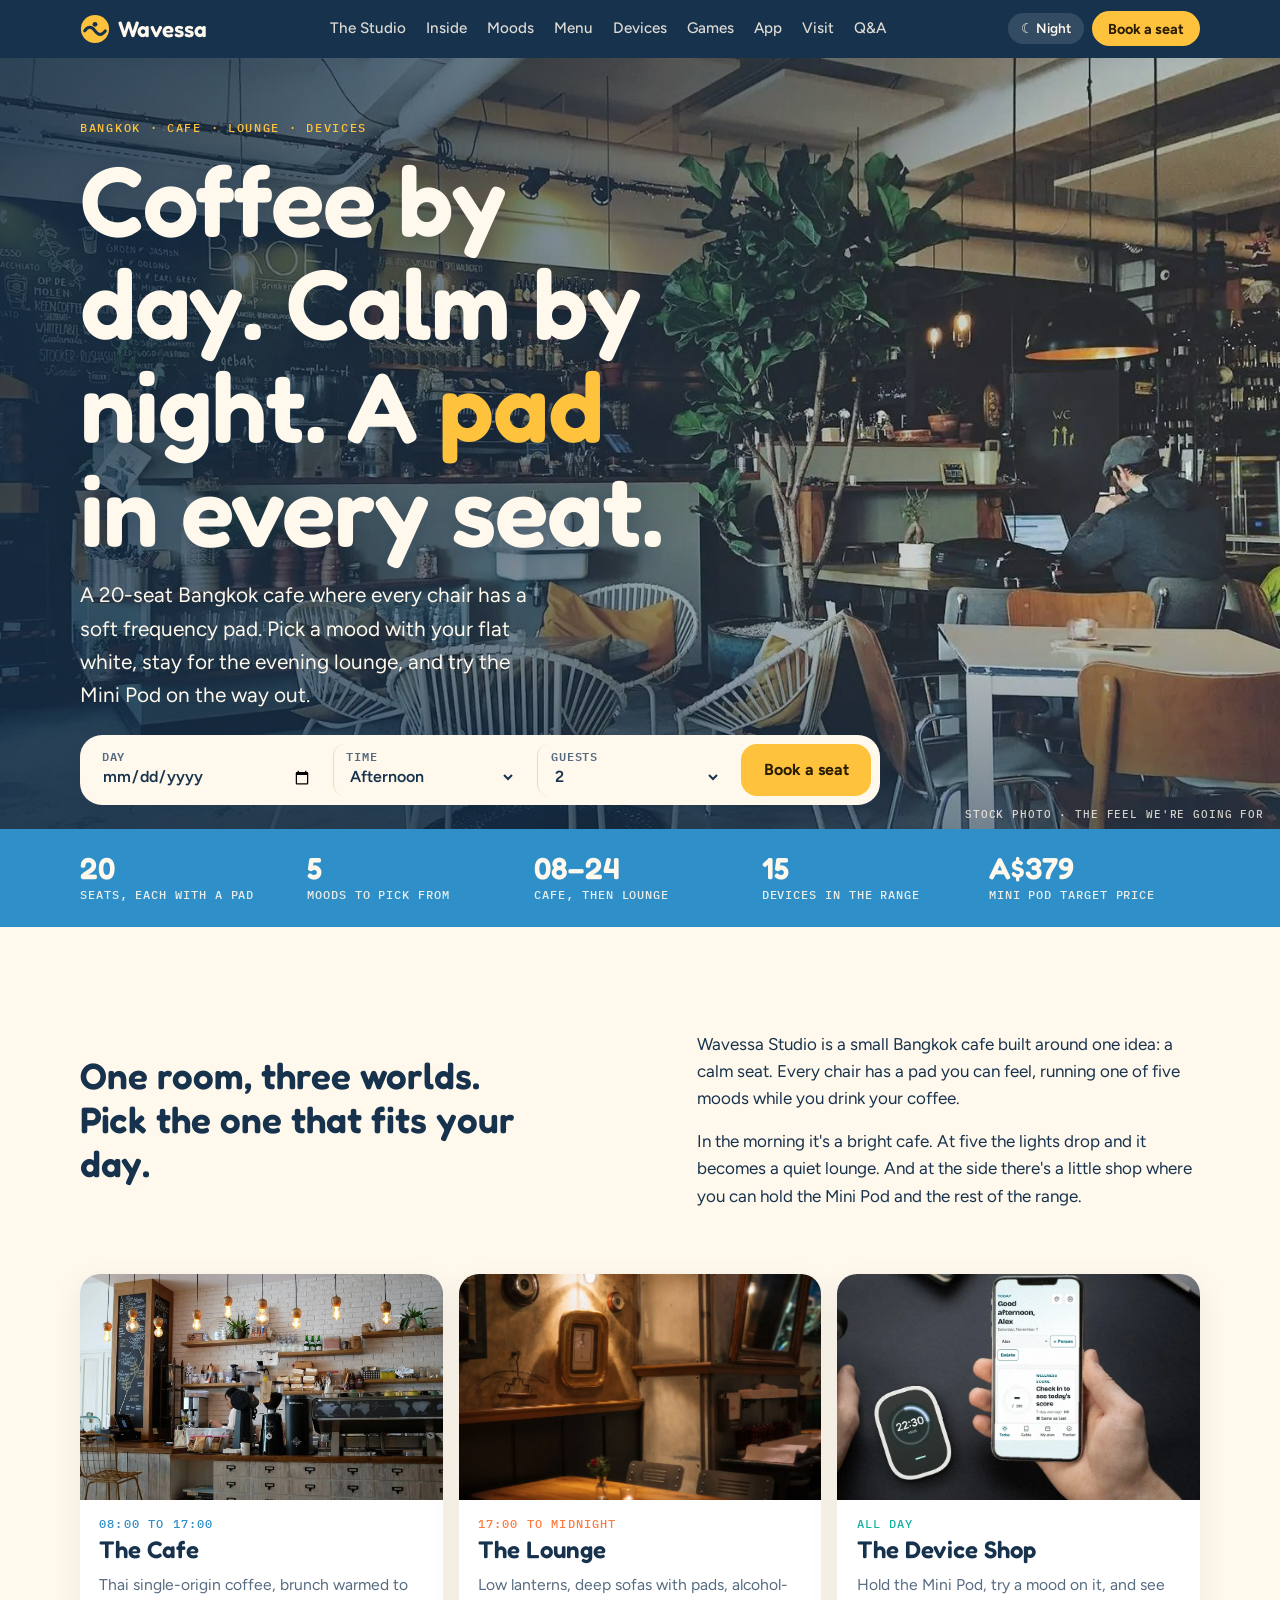
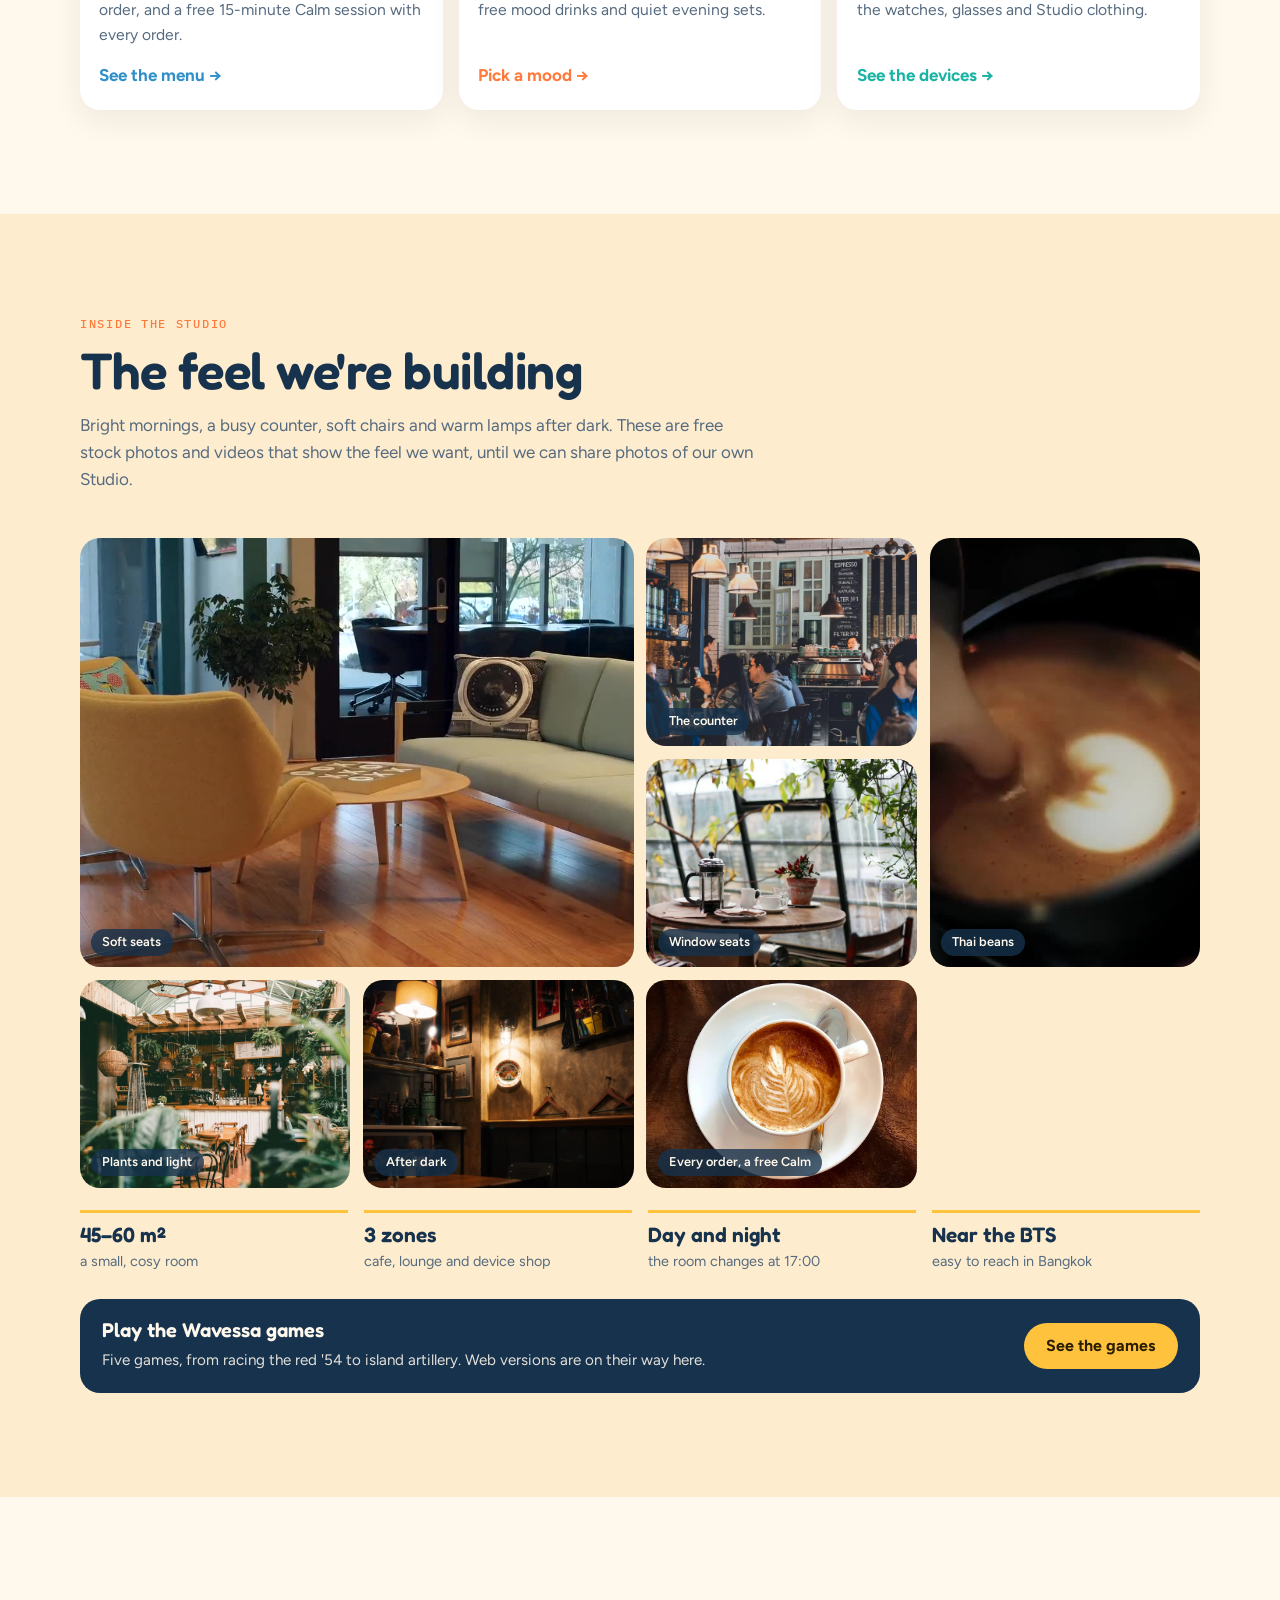
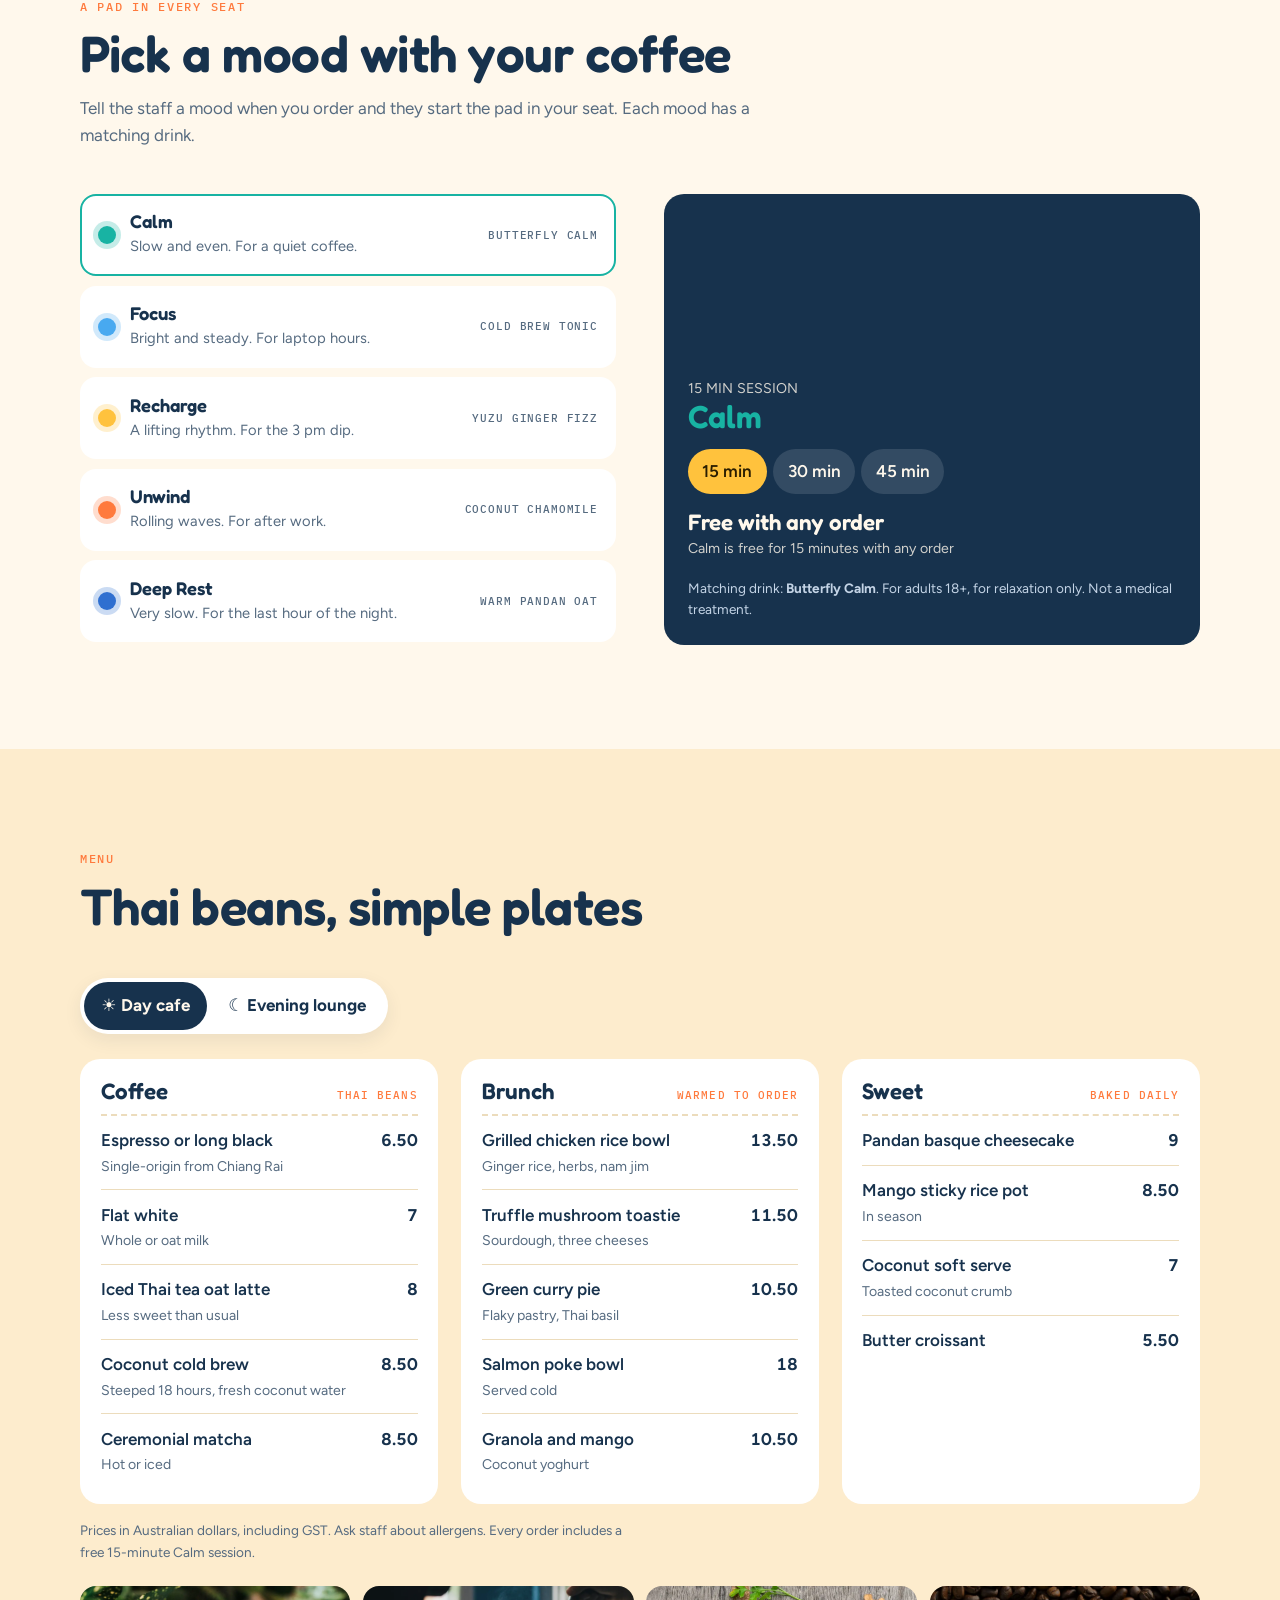
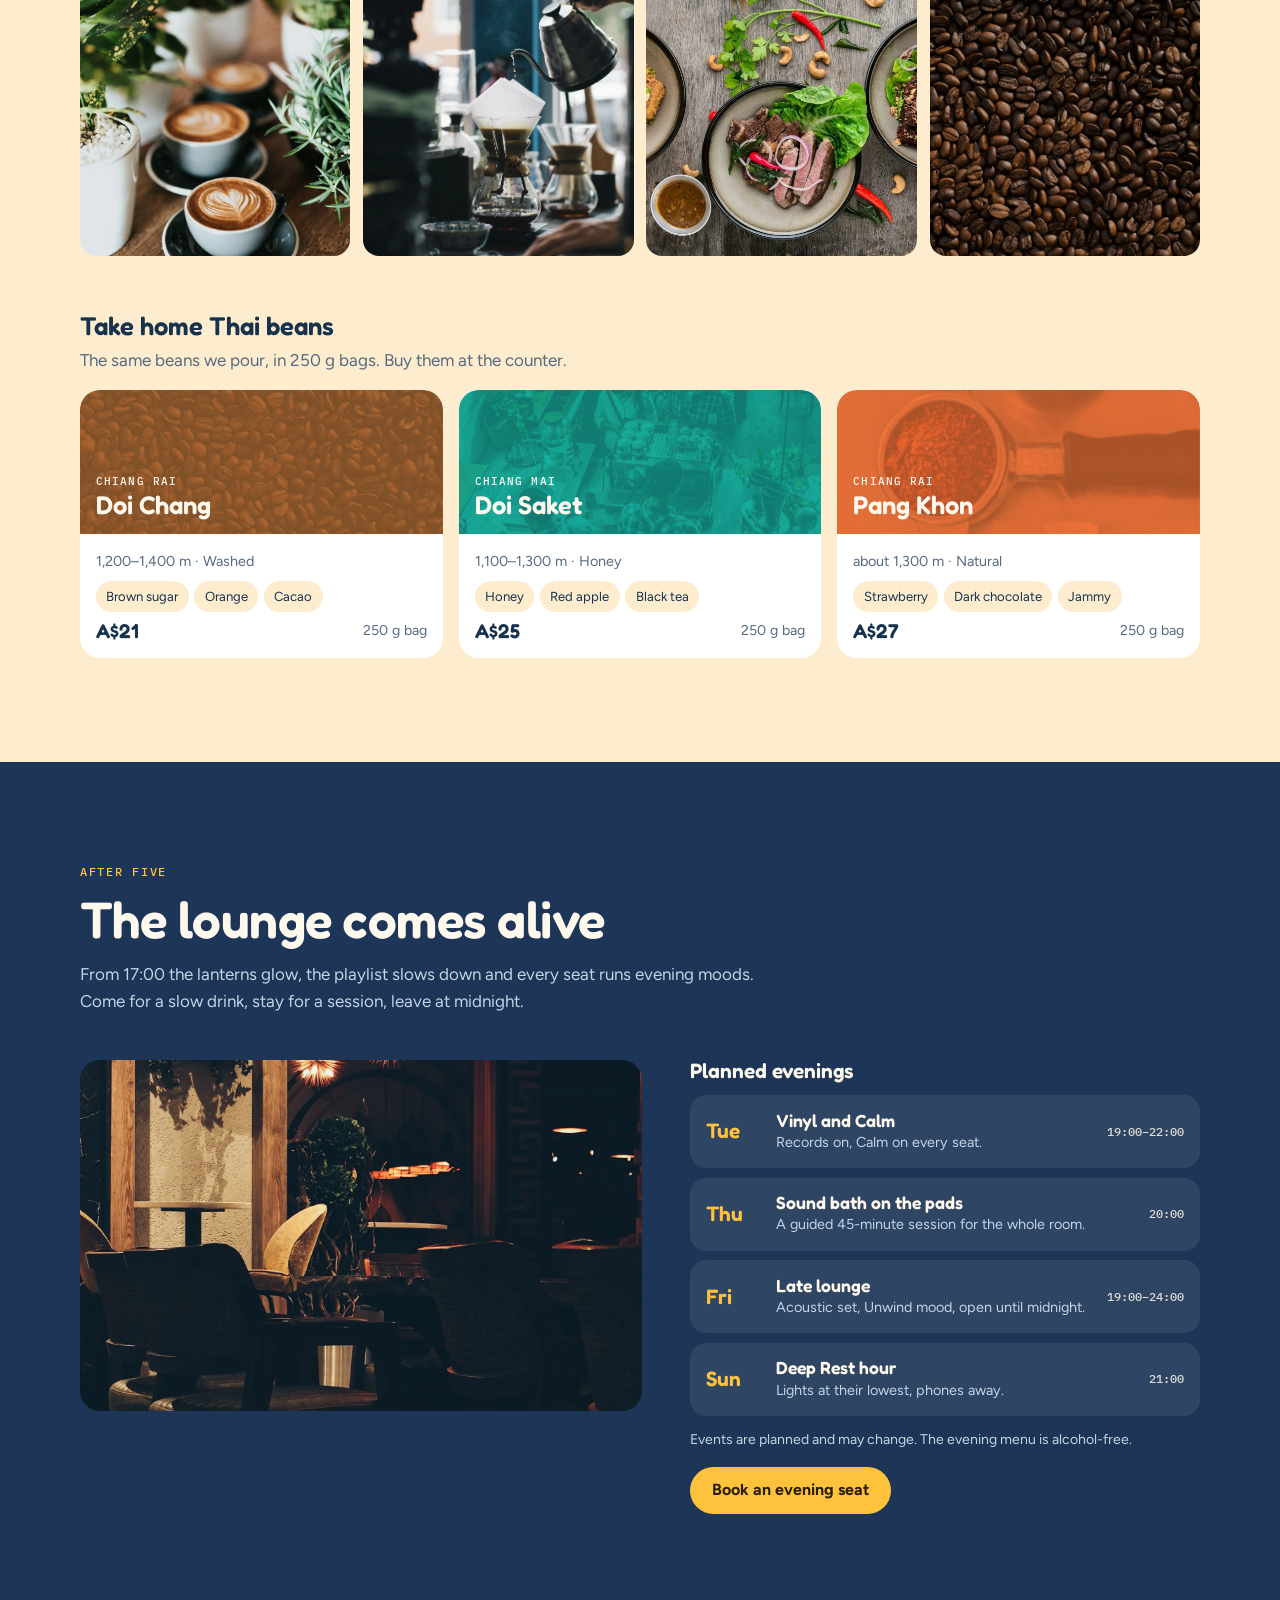
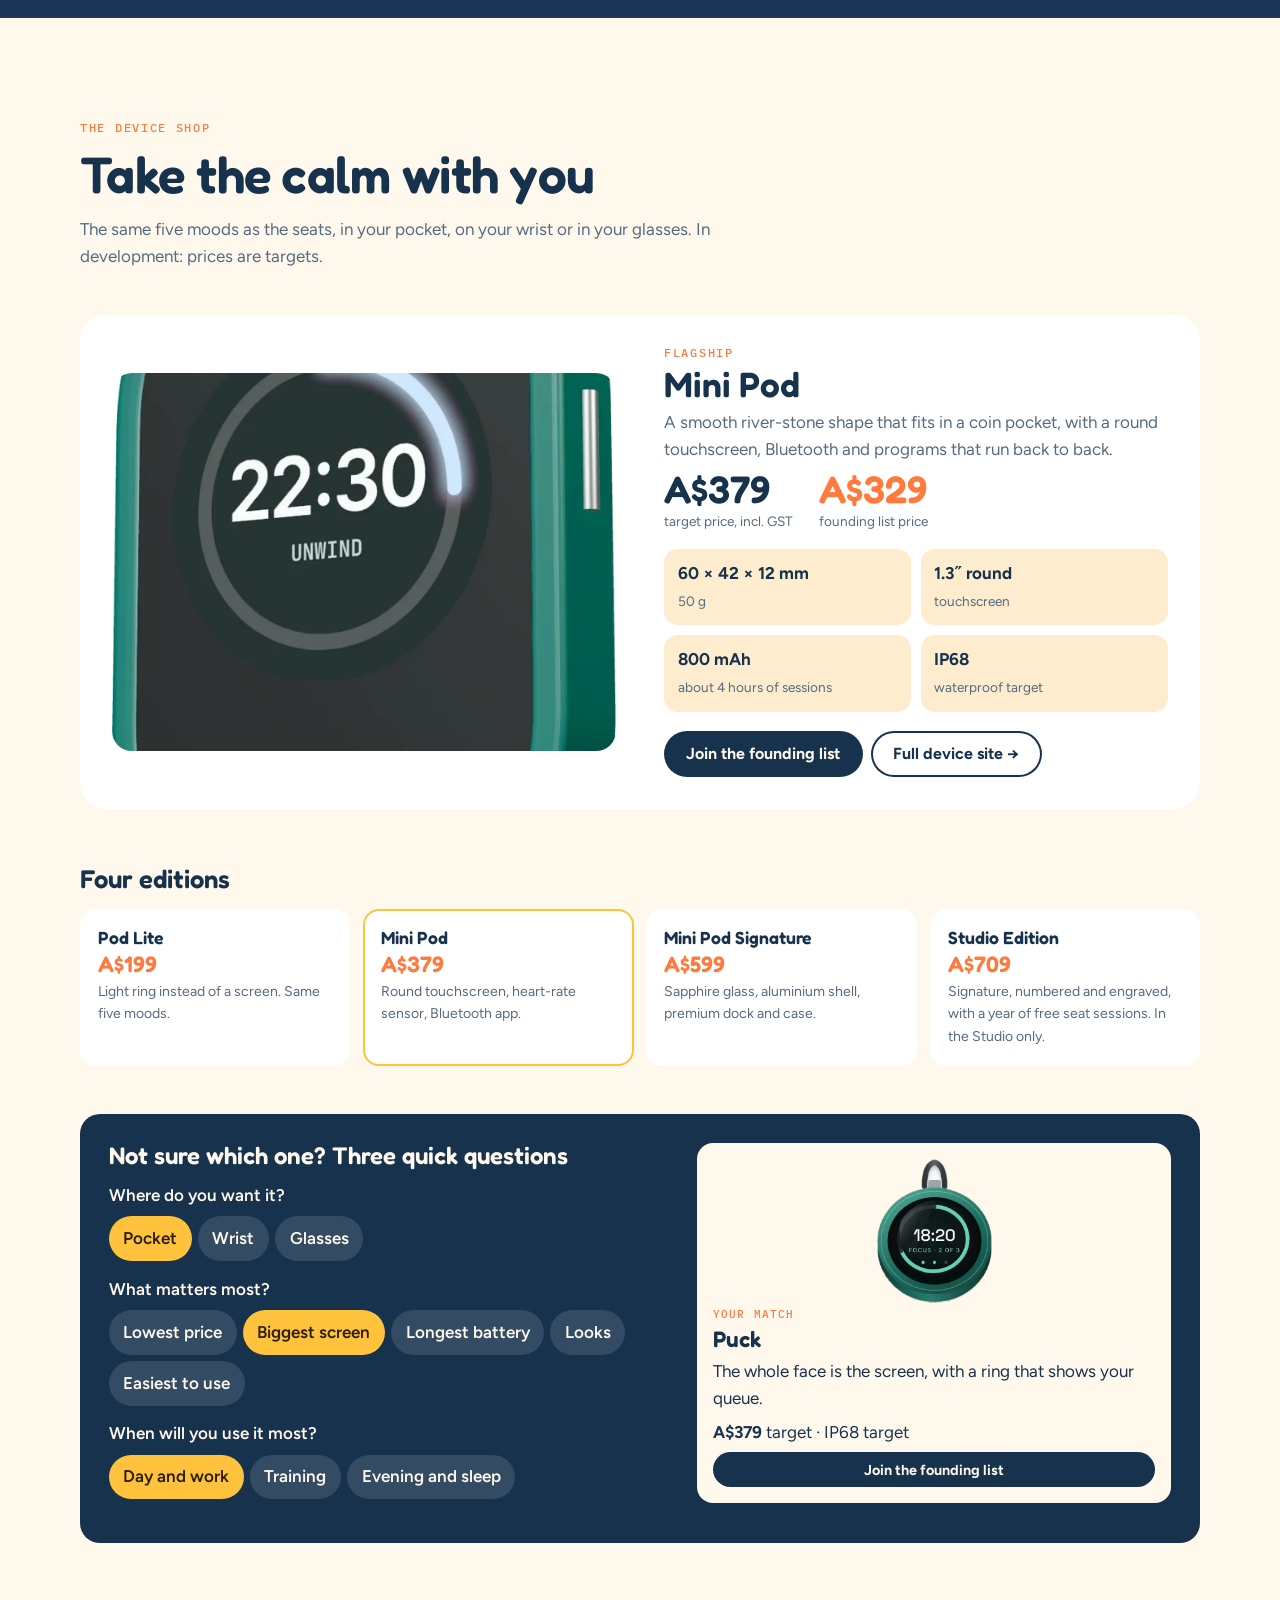
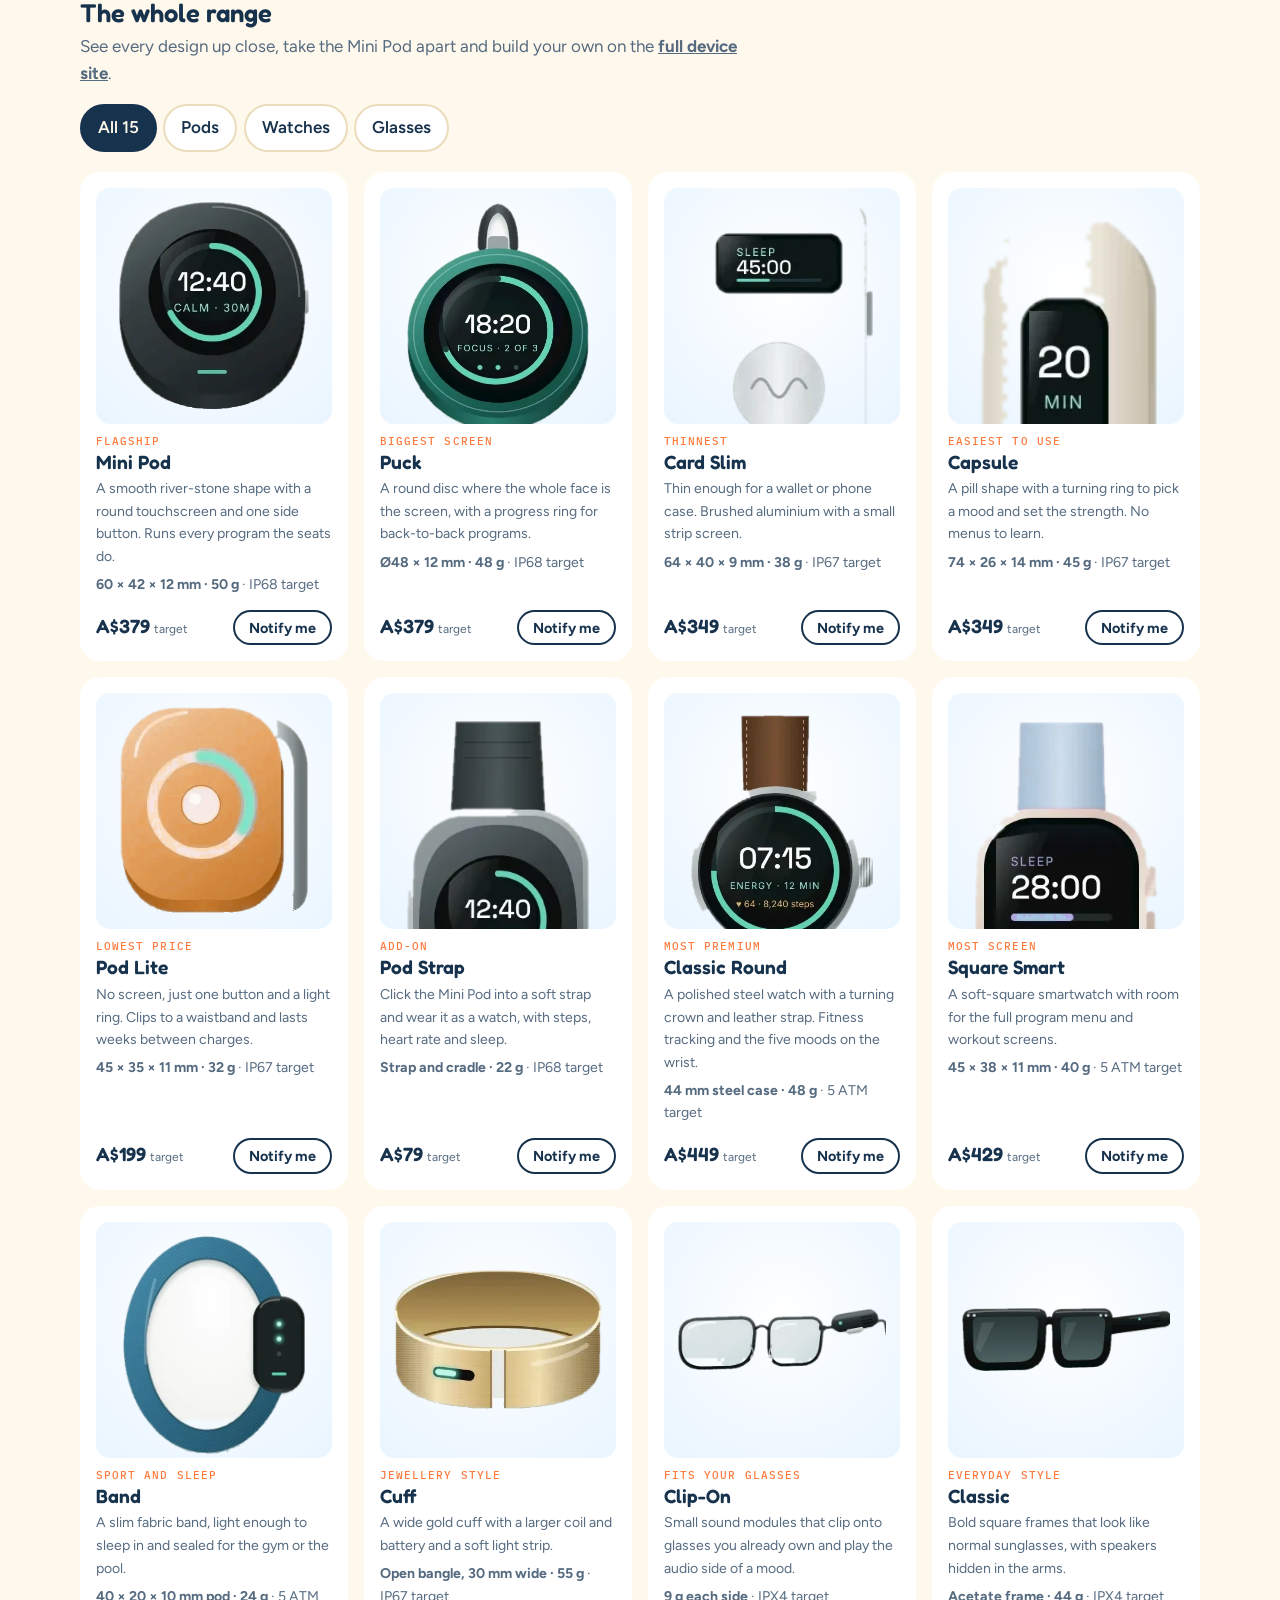
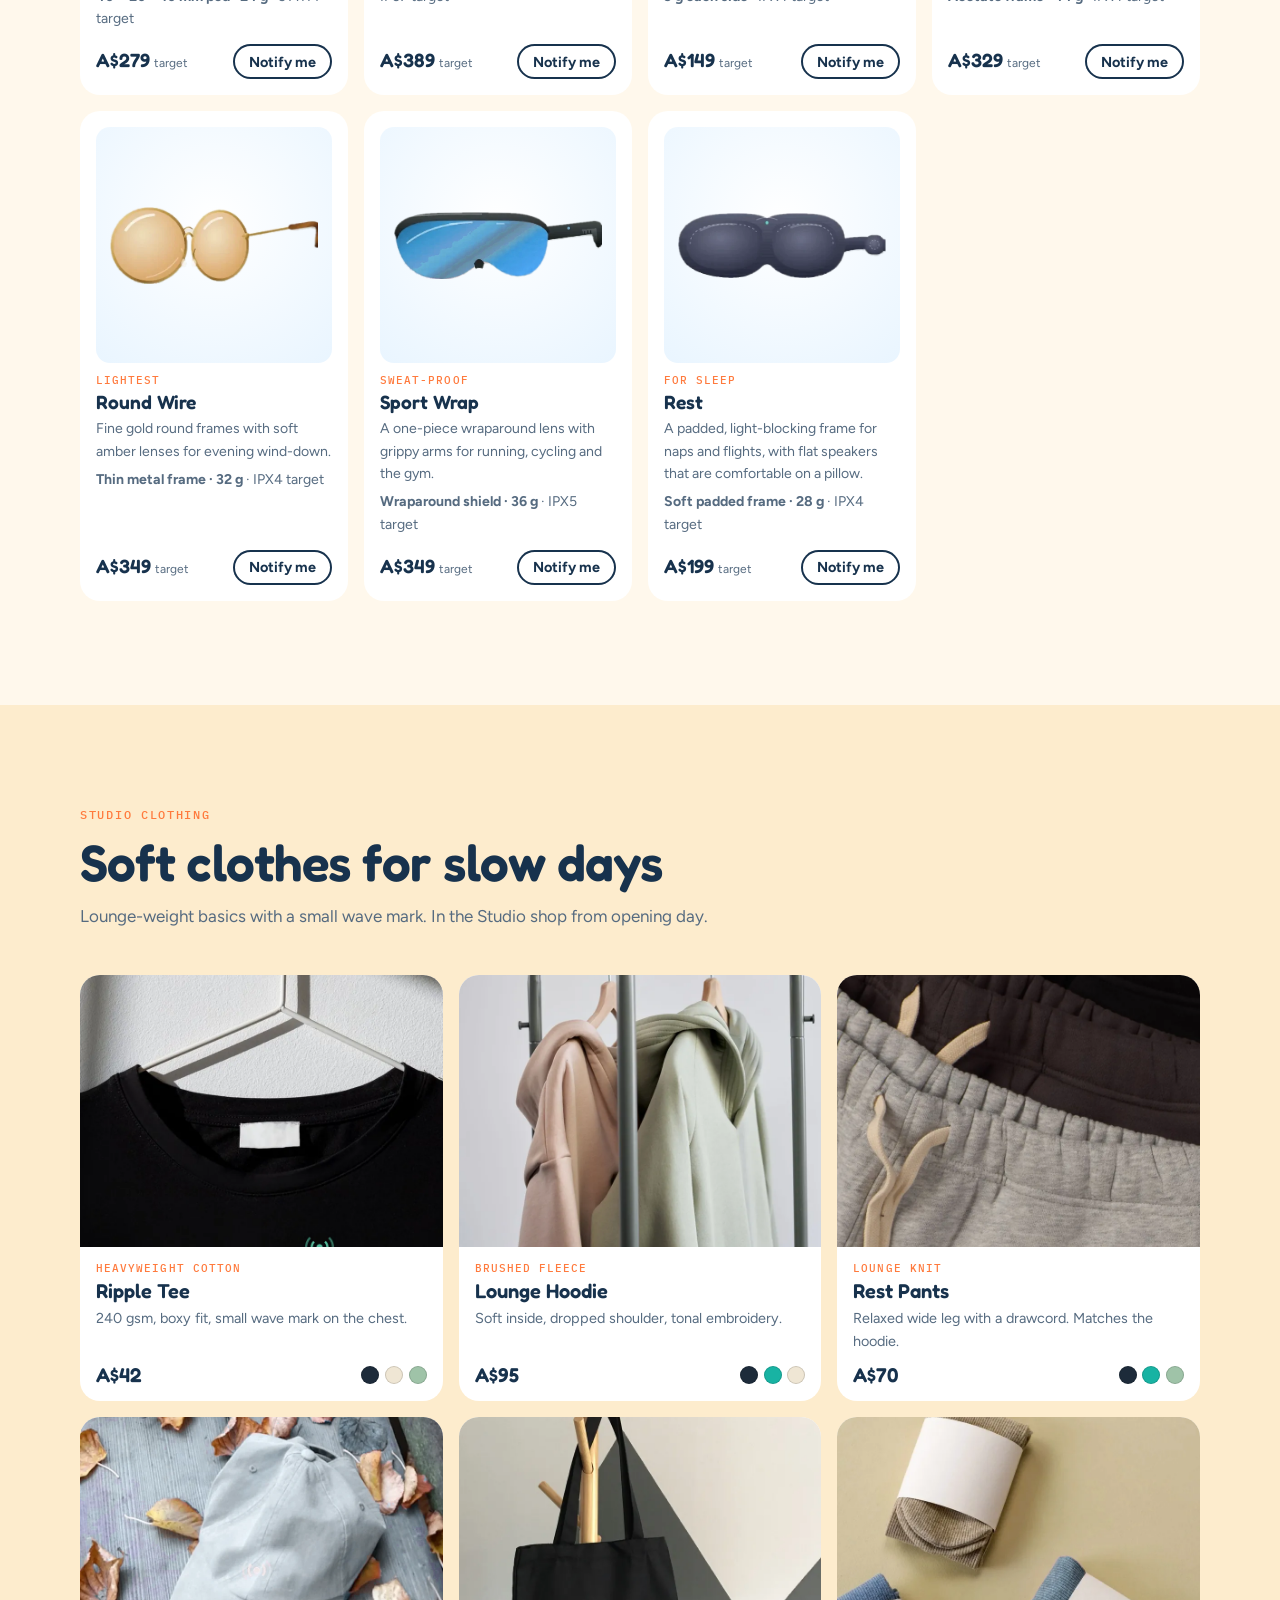
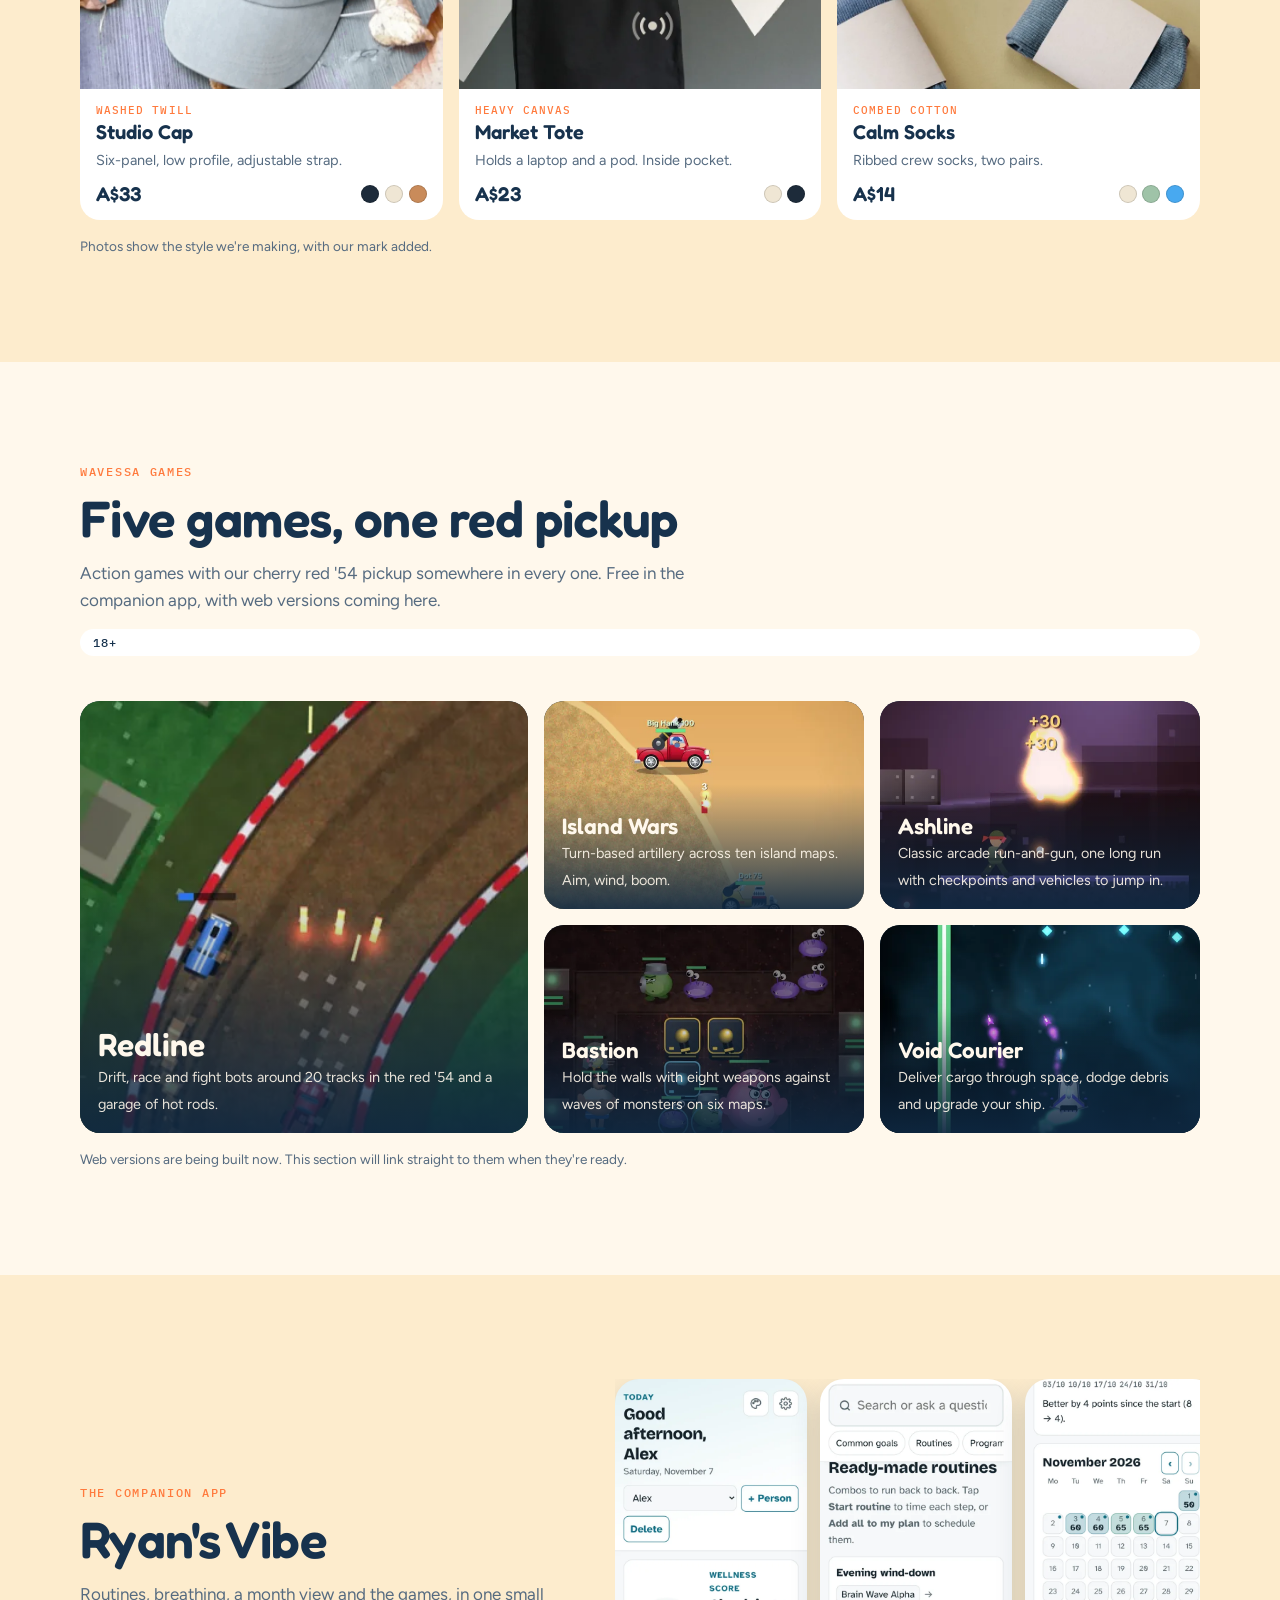
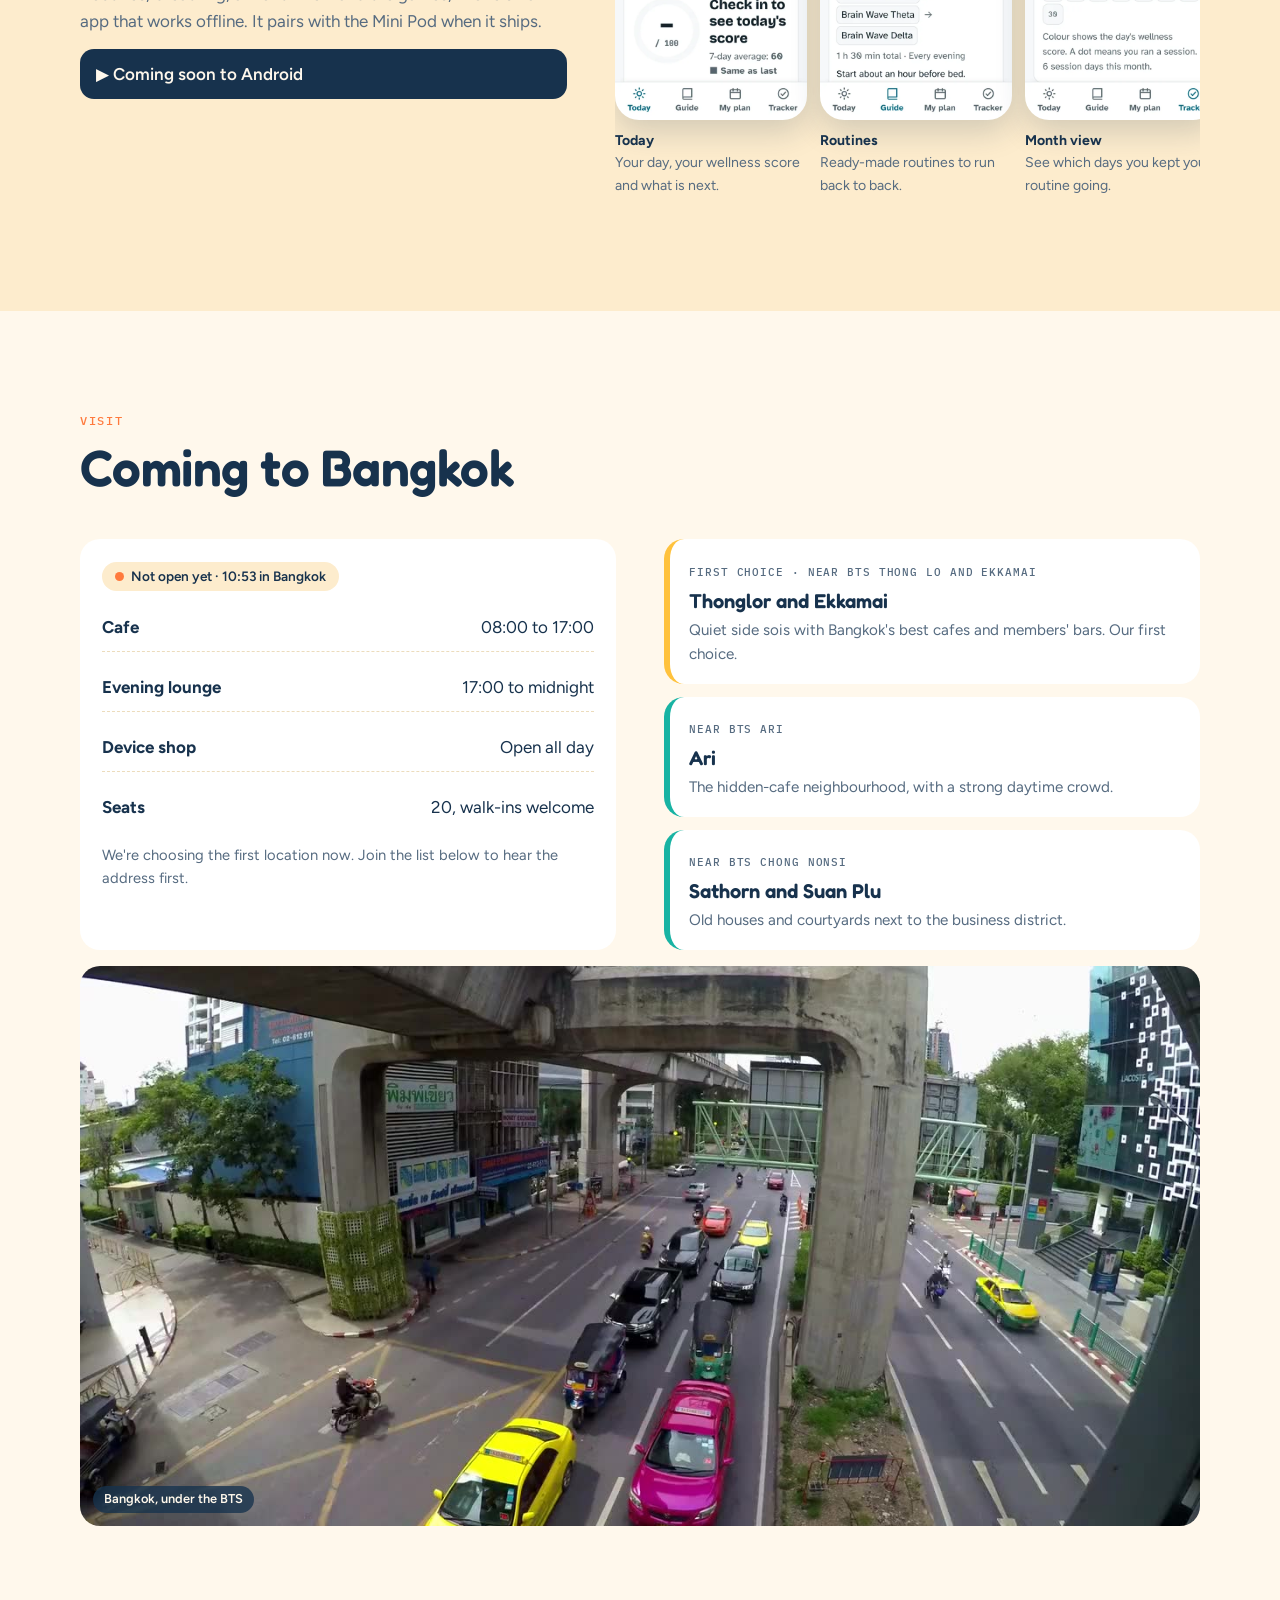
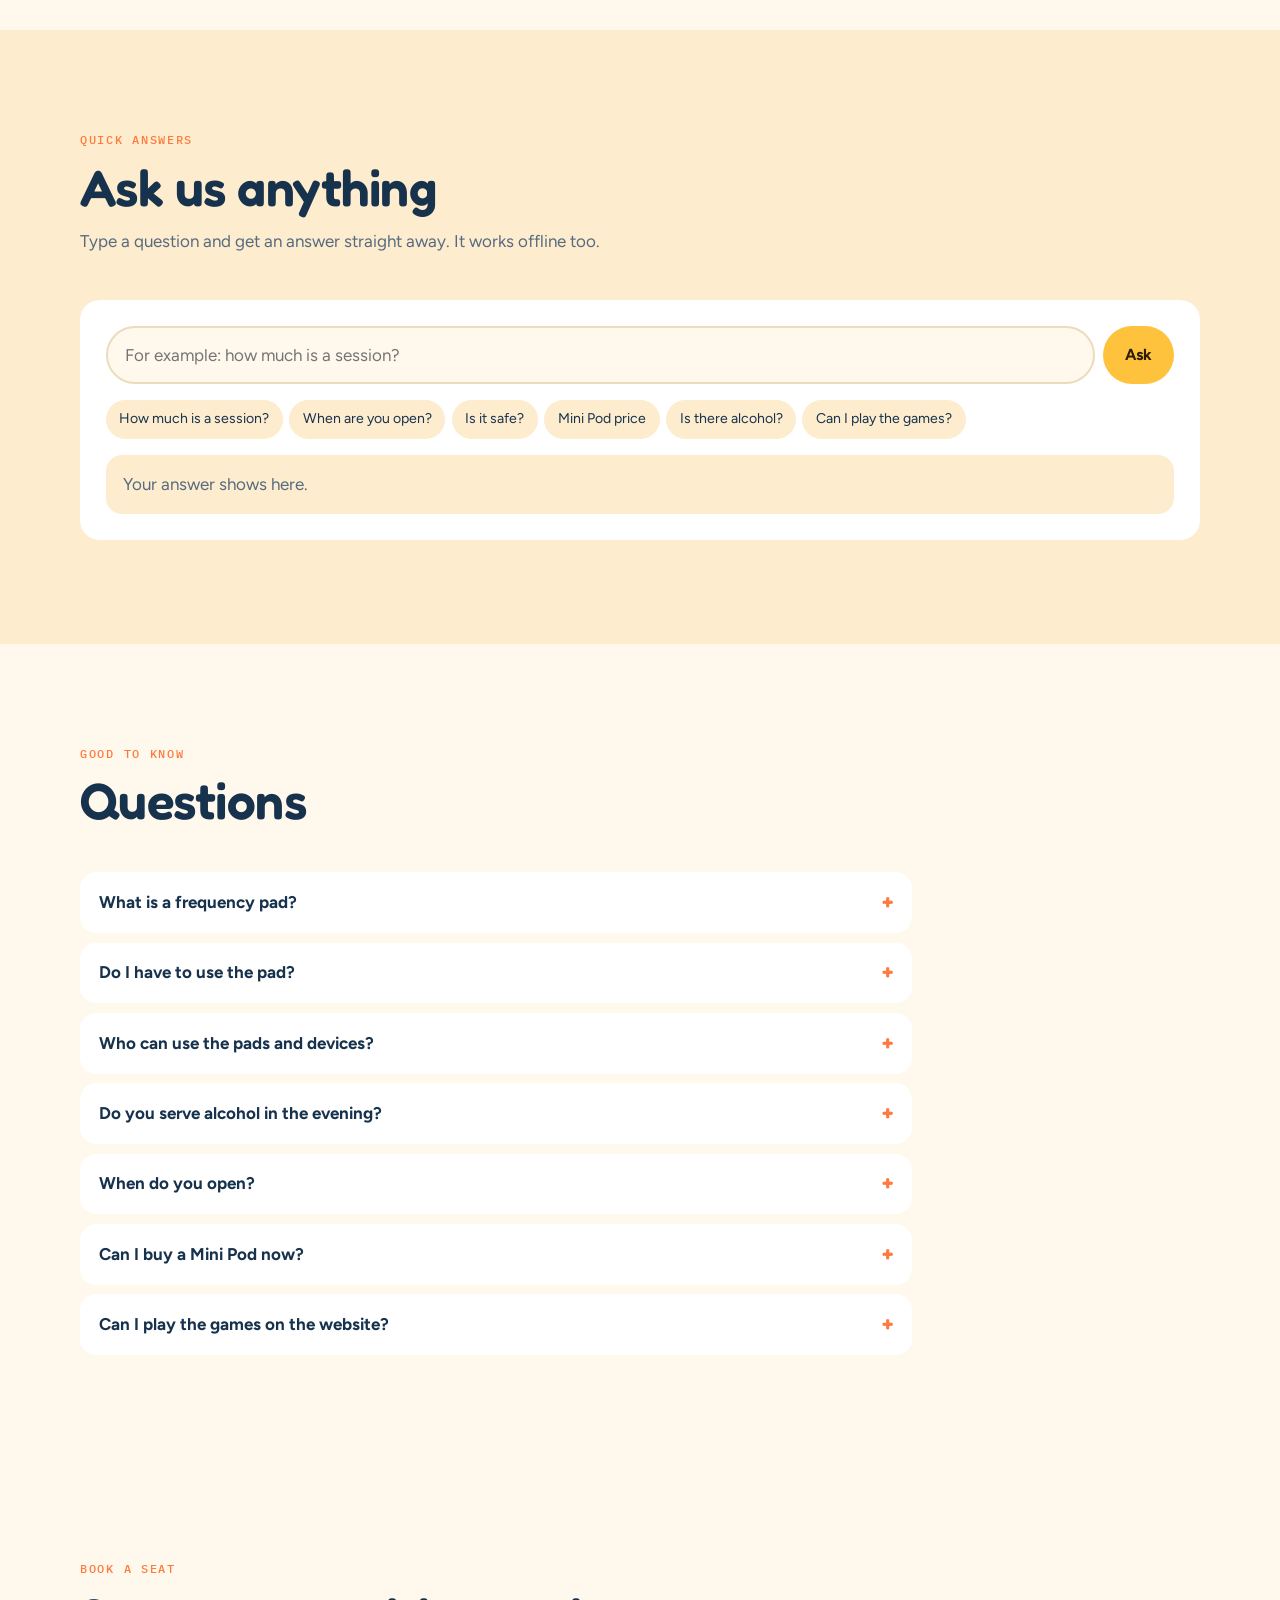
==== commit d54a463c: "Add the device site at v2/devices/ in the same style as the cafe site, and link it from the cafe sit" ====
--- a/v2/index.html
+++ b/v2/index.html
@@ -1 +1 @@
-<!doctype html><html lang="en-AU"><head><meta charset="utf-8"><meta name="viewport" content="width=device-width,initial-scale=1,viewport-fit=cover"><link rel="manifest" href="manifest.webmanifest"><meta name="theme-color" content="#17324d"><link rel="icon" href="icons/icon-192.png"><link rel="apple-touch-icon" href="icons/icon-180.png"><meta name="apple-mobile-web-app-capable" content="yes"><meta name="apple-mobile-web-app-title" content="Wavessa"><title>Wavessa Studio</title><meta name="description" content="A Bangkok cafe by day and a calm lounge by night, with a frequency pad in every seat and a shop for the Mini Pod and the Wavessa range."><meta property="og:title" content="Wavessa Studio, Bangkok"><meta property="og:description" content="Coffee by day, a calm lounge by night, and a pad in every seat."><meta property="og:image" content="https://zeus4127.github.io/wavessa/v2/img/hero.jpg"><meta property="og:url" content="https://zeus4127.github.io/wavessa/v2/"><meta name="twitter:card" content="summary_large_image"><link rel="preconnect" href="https://fonts.googleapis.com"><link rel="preconnect" href="https://fonts.gstatic.com" crossorigin><link rel="stylesheet" href="https://fonts.googleapis.com/css2?family=Fredoka:wght@500;600&family=Figtree:wght@400;500;600;700&family=IBM+Plex+Mono:wght@500&display=swap"><style>:root{--bg:#fff8ec;--surface:#fdeccd;--card:#ffffff;--ink:#17324d;--muted:#566b80;--line:#ecdcbc;--navy:#17324d;--on-navy:#fff8ec;--sun:#ffc23d;--sun-ink:#2a1d00;--sea:#2f8fc9;--teal:#18b3a3;--orange:#ff7a3d;--ok:#1d8a5a;--f-display:"Fredoka","Trebuchet MS",system-ui,sans-serif;--f-body:"Figtree","Segoe UI",system-ui,sans-serif;--f-mono:"IBM Plex Mono",ui-monospace,Menlo,monospace;--wrap:72rem;--r:20px}:root[data-theme=night]{--bg:#1d3557;--surface:#24406a;--card:#2b4a78;--ink:#fff8ec;--muted:#c4d4e6;--line:#3a5a8a;--navy:#12253f;--sea:#7cc8ff;--ok:#8fe0b4;color-scheme:dark}*{box-sizing:border-box}[hidden]{display:none!important}html{scroll-behavior:smooth;scroll-padding-top:4.5rem}@media (prefers-reduced-motion:reduce){html{scroll-behavior:auto}}body{margin:0;background:var(--bg);color:var(--ink);font:400 1.0625rem/1.6 var(--f-body);transition:background .5s,color .5s}img{max-width:100%;display:block}.wrap{max-width:var(--wrap);margin:0 auto;padding-left:max(16px,env(safe-area-inset-left,0px));padding-right:max(16px,env(safe-area-inset-right,0px))}h1,h2,h3{margin:0;text-wrap:balance}h1,h2{font-family:var(--f-display);font-weight:600;letter-spacing:-.01em;line-height:1.04}h2{font-size:clamp(2rem, 5vw, 3.2rem)}h3{font:700 1.2rem/1.25 var(--f-body)}p{margin:0;max-width:62ch}a{color:inherit}button,input,select,textarea{font:inherit;color:inherit}:focus-visible{outline:3px solid var(--sun);outline-offset:2px;border-radius:6px}.eyebrow{font:500 .76rem/1 var(--f-mono);letter-spacing:.14em;text-transform:uppercase;color:var(--orange)}.muted{color:var(--muted)}section{padding-block:clamp(3.5rem,9vw,6.5rem)}.head{display:flex;flex-direction:column;gap:.9rem;margin-bottom:clamp(1.8rem,4vw,2.8rem)}.band{background:var(--surface);transition:background .5s}.btn{display:inline-flex;align-items:center;justify-content:center;gap:.5rem;font:700 1rem/1 var(--f-body);padding:.95rem 1.4rem;border-radius:999px;border:0;background:var(--sun);color:var(--sun-ink);text-decoration:none;cursor:pointer;white-space:nowrap;transition:transform .15s,filter .15s}.btn:hover{filter:brightness(1.05);transform:translateY(-1px)}.btn.dark{background:var(--navy);color:var(--on-navy)}.btn.line{background:0 0;color:var(--ink);box-shadow:inset 0 0 0 2px var(--ink)}.btn.sm{padding:.65rem 1rem;font-size:.9rem}.reveal{transition:opacity .7s,transform .7s}.reveal.pre{opacity:0;transform:translateY(24px)}body::before{content:"";position:fixed;inset:0 0 auto;height:env(safe-area-inset-top,0);z-index:30;background:var(--navy)}header.top{position:sticky;top:env(safe-area-inset-top,0);z-index:20;color:#fff8ec;background:#17324d}header.top .wrap{display:flex;align-items:center;justify-content:space-between;gap:1rem;padding-block:.7rem}.brand{font:600 1.4rem/1 var(--f-display);text-decoration:none;display:flex;align-items:center;gap:.5rem}.brand svg{width:30px;height:30px;flex:none}nav.links{display:flex;gap:1.25rem;font:500 .95rem/1 var(--f-body)}nav.links a{text-decoration:none;opacity:.85}nav.links a:hover{opacity:1;color:var(--sun)}.hright{display:flex;gap:.5rem;align-items:center}.tbtn{border:0;background:rgba(255,255,255,.12);color:#fff8ec;border-radius:999px;padding:.55rem .8rem;font:600 .85rem/1 var(--f-body);cursor:pointer;white-space:nowrap}.tbtn:hover{background:rgba(255,255,255,.22)}@media (max-width:1020px){nav.links{display:none}}@media (max-width:420px){.brand span{display:none}}.hero{position:relative;color:#fff8ec;background:#7cc8ff;min-height:clamp(36rem,82vh,50rem);overflow:hidden;isolation:isolate;display:flex;flex-direction:column}.hero .bg{position:absolute;inset:0;z-index:-2;background:#7cc8ff url("img/hero.jpg") center 55%/cover no-repeat;transition:opacity .6s}.hero .bg.n{background-image:url("img/hero-night.jpg");opacity:0}:root[data-theme=night] .hero .bg.n{opacity:1}@media (max-width:700px){.hero .bg{background-image:url("img/hero-small.jpg");background-position:50% 70%}.hero .bg.n{background-image:url("img/hero-night-small.jpg")}}.hero .shade{position:absolute;inset:0;z-index:-1;background:linear-gradient(100deg,rgba(14,40,66,.78) 0,rgba(14,40,66,.42) 45%,rgba(14,40,66,0) 75%),linear-gradient(0deg,rgba(14,40,66,.5) 0,rgba(14,40,66,0) 35%)}.hero .credit{position:absolute;right:max(16px,env(safe-area-inset-right,0px));bottom:.6rem;font:500 .68rem/1 var(--f-mono);letter-spacing:.08em;text-transform:uppercase;opacity:.8}@media (max-width:720px){.hero .credit{display:none}}@media (max-width:700px){.hero .shade{background:linear-gradient(180deg,rgba(14,40,66,.82) 0,rgba(14,40,66,.62) 55%,rgba(14,40,66,.3) 100%)}}.hero .wrap{flex:1 0 auto;width:100%;display:flex;flex-direction:column;justify-content:space-between;gap:1.5rem;padding-block:clamp(2rem,6vw,4rem) 1.5rem}.hero h1{font-size:clamp(2.8rem, 8vw, 6.2rem);max-width:12ch;text-shadow:0 3px 24px rgba(14,40,66,.35)}.hero h1 em{font-style:normal;color:var(--sun)}.hero .lede{margin-top:1.1rem;font-size:clamp(1.05rem, 2vw, 1.3rem);max-width:36ch}form.quick{display:grid;grid-template-columns:1.2fr 1fr 1fr auto;gap:.5rem;background:#fff8ec;color:#17324d;border-radius:22px;padding:.55rem;box-shadow:0 18px 50px rgba(14,40,66,.3);max-width:50rem}form.quick label{display:flex;flex-direction:column;gap:.15rem;padding:.35rem .8rem;border-radius:12px;font:600 .72rem/1.1 var(--f-mono);letter-spacing:.08em;text-transform:uppercase;color:#566b80;min-width:0}form.quick label+label{border-left:1px solid #ecdcbc}form.quick input,form.quick select{border:0;background:0 0;font:600 1rem/1.3 var(--f-body);color:#17324d;padding:.1rem 0;width:100%;min-width:0;color-scheme:light}form.quick .btn{border-radius:16px}@media (max-width:720px){form.quick{grid-template-columns:1fr 1fr}form.quick label+label{border-left:0}form.quick label:first-child{grid-column:1/-1}form.quick .btn{grid-column:1/-1}}.facts{background:var(--sea);color:#fff8ec}:root[data-theme=night] .facts{background:#12253f}.facts .wrap{display:grid;grid-template-columns:repeat(5,1fr);gap:1rem;padding-block:1.5rem}.facts div{display:flex;flex-direction:column;gap:.25rem}.facts b{font:600 1.9rem/1 var(--f-display);font-variant-numeric:tabular-nums}.facts small{font:500 .72rem/1.3 var(--f-mono);letter-spacing:.08em;text-transform:uppercase;opacity:.9}@media (max-width:760px){.facts .wrap{grid-template-columns:repeat(2,1fr);row-gap:1.3rem}.facts div:last-child{grid-column:1/-1}}.intro{display:grid;grid-template-columns:1.1fr 1fr;gap:clamp(2rem,5vw,4rem);align-items:center}.intro .big{font:600 clamp(1.6rem, 3.2vw, 2.3rem)/1.2 var(--f-display);max-width:22ch}.intro .text{display:flex;flex-direction:column;gap:1rem}@media (max-width:820px){.intro{grid-template-columns:1fr}}.worlds{display:grid;grid-template-columns:repeat(3,1fr);gap:1rem;margin-top:clamp(2.5rem,6vw,4rem)}.world{background:var(--card);border-radius:var(--r);overflow:hidden;display:flex;flex-direction:column;box-shadow:0 10px 30px rgba(23,50,77,.08)}.world img{aspect-ratio:16/10;object-fit:cover;width:100%;background:#7cc8ff}.world .body{padding:1.1rem 1.2rem 1.3rem;display:flex;flex-direction:column;gap:.5rem;flex:1}.world .when{font:500 .72rem/1 var(--f-mono);letter-spacing:.1em;text-transform:uppercase;color:var(--wc)}.world h3{font:600 1.5rem/1.1 var(--f-display)}.world p{color:var(--muted);font-size:.98rem}.world a{margin-top:auto;padding-top:.4rem;font-weight:700;color:var(--wc);text-decoration:none}@media (max-width:860px){.worlds{grid-template-columns:1fr}}.gal{display:grid;grid-template-columns:repeat(4,1fr);grid-auto-rows:13rem;gap:.8rem}.gal figure{margin:0;position:relative;border-radius:var(--r);overflow:hidden;background:#24406a}.gal img,.gal video{width:100%;height:100%;object-fit:cover;display:block}.gal .big{grid-column:span 2;grid-row:span 2}.gal .tall{grid-row:span 2}.gal figcaption{position:absolute;left:.7rem;bottom:.7rem;background:rgba(23,50,77,.78);color:#fff8ec;font:600 .8rem/1 var(--f-body);padding:.45rem .7rem;border-radius:999px}@media (max-width:860px){.gal{grid-template-columns:1fr 1fr;grid-auto-rows:10rem}}.m3d-facts{display:grid;grid-template-columns:repeat(4,1fr);gap:1rem;margin-top:1.4rem}.m3d-facts div{display:flex;flex-direction:column;gap:.2rem;border-top:3px solid var(--sun);padding-top:.7rem}.m3d-facts b{font:600 1.3rem/1.1 var(--f-display)}.m3d-facts span{color:var(--muted);font-size:.9rem}@media (max-width:760px){.m3d-facts{grid-template-columns:1fr 1fr}}.street{margin-top:1rem;border-radius:var(--r);overflow:hidden;position:relative;aspect-ratio:16/8;background:#24406a}.street video{width:100%;height:100%;object-fit:cover;display:block}.street span{position:absolute;left:.8rem;bottom:.8rem;background:rgba(23,50,77,.78);color:#fff8ec;font:600 .8rem/1 var(--f-body);padding:.45rem .7rem;border-radius:999px}.game-card{margin-top:1.6rem;display:flex;gap:1.2rem;align-items:center;justify-content:space-between;background:var(--navy);color:#fff8ec;border-radius:var(--r);padding:1.2rem 1.4rem}.game-card b{display:block;font:600 1.25rem/1.2 var(--f-display);margin-bottom:.25rem}.game-card span{opacity:.88;font-size:.95rem}@media (max-width:640px){.game-card{flex-direction:column;align-items:flex-start}}.moods{display:grid;grid-template-columns:1fr 1fr;gap:clamp(1.5rem,4vw,3rem);align-items:start}.mlist{display:flex;flex-direction:column;gap:.6rem}.mood{display:grid;grid-template-columns:auto 1fr auto;gap:.9rem;align-items:center;text-align:left;background:var(--card);border:2px solid transparent;border-radius:16px;padding:.9rem 1rem;cursor:pointer}.mood i{width:18px;height:18px;border-radius:50%;background:var(--c);box-shadow:0 0 0 5px color-mix(in srgb,var(--c) 25%,transparent)}.mood b{display:block;font:600 1.15rem/1.2 var(--f-display)}.mood span{color:var(--muted);font-size:.92rem}.mood em{font:500 .66rem/1.2 var(--f-mono);letter-spacing:.08em;text-transform:uppercase;font-style:normal;color:var(--muted);text-align:right;max-width:9rem}.mood[aria-pressed=true]{border-color:var(--c)}.seat{background:var(--navy);color:#fff8ec;border-radius:var(--r);padding:1.5rem;display:flex;flex-direction:column;gap:1rem;position:sticky;top:5.5rem}.seat canvas{width:100%;height:140px;display:block}.seat .now{font:600 2rem/1 var(--f-display);color:var(--mc,#18b3a3)}.lens{display:flex;gap:.4rem;flex-wrap:wrap}.lens button{border:0;background:rgba(255,255,255,.12);color:#fff8ec;border-radius:999px;padding:.55rem .9rem;font-weight:600;cursor:pointer}.lens button[aria-pressed=true]{background:var(--sun);color:var(--sun-ink)}.seat .price{font:600 1.4rem/1.1 var(--f-display)}.seat small{opacity:.8}.note{font-size:.85rem;color:var(--muted);margin-top:1rem}.seat .note{color:#c4d4e6;margin:0}@media (max-width:860px){.moods{grid-template-columns:1fr}.seat{position:static}.mood em{display:none}}.tabs{display:inline-flex;background:var(--card);border-radius:999px;padding:.25rem;gap:.2rem;box-shadow:0 6px 18px rgba(23,50,77,.08)}.tabs button{border:0;background:0 0;border-radius:999px;padding:.65rem 1.1rem;font-weight:700;cursor:pointer}.tabs button[aria-selected=true]{background:var(--navy);color:#fff8ec}:root[data-theme=night] .tabs button[aria-selected=true]{background:var(--sun);color:var(--sun-ink)}.menu-grid{display:grid;grid-template-columns:repeat(3,1fr);gap:1.4rem;margin-top:1.6rem}.menu-col{background:var(--card);border-radius:var(--r);padding:1.3rem 1.3rem 1rem}.menu-col h3{font:600 1.4rem/1 var(--f-display);display:flex;justify-content:space-between;align-items:baseline;gap:.5rem;padding-bottom:.7rem;border-bottom:2px dashed var(--line)}.menu-col h3 small{font:500 .68rem/1 var(--f-mono);letter-spacing:.1em;text-transform:uppercase;color:var(--orange)}.menu-col ul{list-style:none;margin:0;padding:0}.menu-col li{display:grid;grid-template-columns:1fr auto;gap:.1rem 1rem;padding:.7rem 0;border-bottom:1px solid var(--line)}.menu-col li:last-child{border-bottom:0}.menu-col li b{font-weight:600}.menu-col li em{font-style:normal;font-weight:700;font-variant-numeric:tabular-nums}.menu-col li span{grid-column:1/-1;color:var(--muted);font-size:.88rem}.menu-photos{display:grid;grid-template-columns:repeat(4,1fr);gap:.8rem;margin-top:1.4rem}.menu-photos img{border-radius:16px;aspect-ratio:1;object-fit:cover;width:100%}@media (max-width:900px){.menu-grid{grid-template-columns:1fr}.menu-photos{grid-template-columns:repeat(2,1fr)}}.pod{display:grid;grid-template-columns:1fr 1fr;gap:clamp(1.5rem,4vw,3rem);align-items:center;background:var(--card);border-radius:calc(var(--r) + 6px);padding:clamp(1.2rem,3vw,2rem)}.pod img{border-radius:var(--r);width:100%;aspect-ratio:4/3;object-fit:cover}.pod .price-row{display:flex;gap:1.6rem;flex-wrap:wrap;align-items:baseline;margin:.4rem 0 .2rem}.pod .price-row b{font:600 2.4rem/1 var(--f-display)}.pod .price-row small{display:block;color:var(--muted);font-size:.85rem}.specs{display:grid;grid-template-columns:1fr 1fr;gap:.6rem;margin:1rem 0 1.2rem}.specs div{background:var(--surface);border-radius:14px;padding:.7rem .85rem}.specs b{display:block;font-weight:700}.specs span{color:var(--muted);font-size:.85rem}@media (max-width:860px){.pod{grid-template-columns:1fr}}.filters{display:flex;gap:.4rem;flex-wrap:wrap;margin:2.2rem 0 1.2rem}.filters button{border:2px solid var(--line);background:var(--card);border-radius:999px;padding:.55rem 1rem;font-weight:600;cursor:pointer}.filters button[aria-pressed=true]{background:var(--navy);color:#fff8ec;border-color:var(--navy)}.range{display:grid;grid-template-columns:repeat(auto-fill,minmax(13.5rem,1fr));gap:1rem}.dev{background:var(--card);border-radius:var(--r);padding:1rem;display:flex;flex-direction:column;gap:.35rem}.dev .pic{aspect-ratio:1;border-radius:14px;background:radial-gradient(circle at 50% 40%,#fff,#e9f5ff);display:grid;place-items:center;overflow:hidden}:root[data-theme=night] .dev .pic{background:radial-gradient(circle at 50% 40%,#3b5f92,#24406a)}.dev .pic img{width:88%;height:88%;object-fit:contain}.dev .tag{font:500 .66rem/1 var(--f-mono);letter-spacing:.1em;text-transform:uppercase;color:var(--orange);margin-top:.4rem}.dev h3{font:600 1.2rem/1.1 var(--f-display)}.dev p{font-size:.88rem;color:var(--muted)}.dev .foot{display:flex;justify-content:space-between;align-items:center;margin-top:auto;padding-top:.5rem}.dev .foot b{font:600 1.2rem/1 var(--f-display)}.dev .foot small{color:var(--muted);font-size:.75rem}.games{display:grid;grid-template-columns:1.4fr 1fr 1fr;grid-auto-rows:1fr;gap:1rem}.game{position:relative;border-radius:var(--r);overflow:hidden;background:var(--navy);color:#fff8ec;min-height:13rem;display:flex;flex-direction:column;justify-content:flex-end}.game img{position:absolute;inset:0;width:100%;height:100%;object-fit:cover}.game::after{content:"";position:absolute;inset:0;background:linear-gradient(0deg,rgba(14,40,66,.9) 0,rgba(14,40,66,0) 60%)}.game div{position:relative;z-index:1;padding:1rem 1.1rem}.game b{font:600 1.4rem/1.1 var(--f-display);display:block}.game span{font-size:.9rem;opacity:.9}.game:first-child{grid-row:span 2}.game:first-child b{font-size:2rem}.age{display:inline-flex;gap:.4rem;align-items:center;font:500 .72rem/1 var(--f-mono);letter-spacing:.08em;text-transform:uppercase;background:var(--card);border-radius:999px;padding:.5rem .8rem}@media (max-width:860px){.games{grid-template-columns:1fr 1fr}.game:first-child{grid-column:1/-1;grid-row:auto;min-height:16rem}}@media (max-width:520px){.games{grid-template-columns:1fr}}.app{display:grid;grid-template-columns:1fr 1.2fr;gap:clamp(1.5rem,4vw,3rem);align-items:center}.phones{display:flex;gap:.8rem;overflow-x:auto;scroll-snap-type:x mandatory;padding-bottom:.6rem}.phones figure{margin:0;flex:0 0 12rem;scroll-snap-align:start}.phones img{border-radius:24px;box-shadow:0 12px 30px rgba(23,50,77,.18);background:#fff}.phones figcaption{margin-top:.6rem;font-size:.88rem;color:var(--muted)}.phones figcaption b{display:block;color:var(--ink)}.soon{display:inline-flex;gap:.6rem;align-items:center;background:var(--navy);color:#fff8ec;border-radius:14px;padding:.7rem 1rem;font-weight:600}@media (max-width:860px){.app{grid-template-columns:1fr}}.visit{display:grid;grid-template-columns:1fr 1fr;gap:clamp(1.5rem,4vw,3rem)}.hours{background:var(--card);border-radius:var(--r);padding:1.4rem;display:flex;flex-direction:column;gap:.8rem}.hours div{display:flex;justify-content:space-between;gap:1rem;padding:.6rem 0;border-bottom:1px dashed var(--line)}.hours div:last-of-type{border-bottom:0}.chip{display:inline-flex;align-items:center;gap:.45rem;font:600 .85rem/1 var(--f-body);background:var(--surface);border-radius:999px;padding:.5rem .8rem;align-self:flex-start}.chip i{width:9px;height:9px;border-radius:50%;background:var(--orange)}.areas{display:flex;flex-direction:column;gap:.8rem}.area{background:var(--card);border-radius:var(--r);padding:1.1rem 1.2rem;border-left:6px solid var(--teal)}.area:first-child{border-left-color:var(--sun)}.area small{font:500 .7rem/1 var(--f-mono);letter-spacing:.08em;text-transform:uppercase;color:var(--muted)}.area h3{font:600 1.25rem/1.2 var(--f-display);margin:.3rem 0}.area p{color:var(--muted);font-size:.95rem}@media (max-width:860px){.visit{grid-template-columns:1fr}}.ask{background:var(--card);border-radius:var(--r);padding:clamp(1rem,3vw,1.6rem);display:flex;flex-direction:column;gap:1rem}.ask form{display:flex;gap:.5rem}.ask input{flex:1;min-width:0;border:2px solid var(--line);background:var(--bg);border-radius:999px;padding:.85rem 1.1rem}.qchips{display:flex;gap:.4rem;flex-wrap:wrap}.qchips button{border:0;background:var(--surface);border-radius:999px;padding:.5rem .85rem;font-size:.88rem;cursor:pointer}.answer{background:var(--surface);border-radius:16px;padding:1rem 1.1rem;min-height:3.2rem}.answer b{display:block;font:600 1.05rem/1.2 var(--f-display);margin-bottom:.3rem}.faq{display:flex;flex-direction:column;gap:.6rem;max-width:52rem}.faq details{background:var(--card);border-radius:16px;padding:0 1.2rem}.faq summary{cursor:pointer;list-style:none;padding:1.05rem 0;font-weight:700;display:flex;justify-content:space-between;gap:1rem}.faq summary::-webkit-details-marker{display:none}.faq summary::after{content:"+";font:600 1.4rem/1 var(--f-display);color:var(--orange)}.faq details[open] summary::after{content:"–"}.faq details p{padding-bottom:1.1rem;color:var(--muted)}.book{display:grid;grid-template-columns:1.3fr 1fr;gap:clamp(1.5rem,4vw,3rem);align-items:start}form.bk{display:grid;grid-template-columns:1fr 1fr;gap:1rem}form.bk label{display:flex;flex-direction:column;gap:.35rem;font-weight:600;font-size:.92rem}form.bk label.full{grid-column:1/-1}form.bk input,form.bk select,form.bk textarea{border:2px solid var(--line);background:var(--card);border-radius:14px;padding:.8rem .9rem;font-weight:500}form.bk textarea{min-height:6rem;resize:vertical}.summary{position:sticky;top:5.5rem;background:var(--navy);color:#fff8ec;border-radius:var(--r);padding:1.5rem;display:flex;flex-direction:column;gap:.8rem}.summary h3{font:600 1.5rem/1.1 var(--f-display)}.summary dl{display:grid;grid-template-columns:auto 1fr;gap:.4rem 1rem;margin:0}.summary dt{opacity:.75}.summary dd{margin:0;font-weight:600;text-align:right}.summary .note{color:#c4d4e6}.msg{font-weight:600;color:var(--ok)}@media (max-width:860px){.book{grid-template-columns:1fr}.summary{position:static}form.bk{grid-template-columns:1fr}}.wait{display:flex;gap:.5rem;flex-wrap:wrap;margin-top:.4rem}.wait input{flex:1 1 14rem;border:0;border-radius:999px;padding:.9rem 1.1rem;background:#fff8ec;color:#17324d}.cta{background:var(--orange);color:#fff8ec;border-radius:calc(var(--r) + 6px);padding:clamp(1.4rem,4vw,2.4rem);display:grid;grid-template-columns:1.2fr 1fr;gap:1.5rem;align-items:center}.cta h2{font-size:clamp(1.8rem, 4vw, 2.6rem)}@media (max-width:860px){.cta{grid-template-columns:1fr}}footer{background:#17324d;color:#fff8ec;padding-block:2.5rem calc(2.5rem + env(safe-area-inset-bottom,0px))}footer .wrap{display:flex;flex-wrap:wrap;gap:1.5rem 3rem;justify-content:space-between}footer p{opacity:.8;font-size:.9rem}footer nav{display:flex;gap:1rem;flex-wrap:wrap;font-size:.92rem}footer nav a{text-decoration:none;opacity:.85}@media (max-width:900px){footer{padding-bottom:calc(6rem + env(safe-area-inset-bottom,0px))}}.mbtn{display:none;border:0;background:rgba(255,255,255,.12);color:#fff8ec;border-radius:999px;width:40px;height:40px;cursor:pointer;font-size:1.2rem}@media (max-width:1020px){.mbtn{display:inline-grid;place-items:center}}.drawer{position:fixed;inset:0;z-index:50;background:rgba(14,40,66,.5);display:none}.drawer.open{display:block}.drawer nav{position:absolute;right:0;top:0;bottom:0;width:min(20rem,86vw);background:#17324d;color:#fff8ec;padding:calc(1rem + env(safe-area-inset-top,0px)) 1.2rem 1.2rem;display:flex;flex-direction:column;gap:.2rem;overflow-y:auto}.drawer nav a{text-decoration:none;font:600 1.25rem/1 var(--f-display);padding:.8rem .4rem;border-bottom:1px solid rgba(255,255,255,.1)}.drawer .x{align-self:flex-end;border:0;background:rgba(255,255,255,.12);color:#fff8ec;width:40px;height:40px;border-radius:50%;font-size:1.3rem;cursor:pointer;margin-bottom:.6rem}.evening{background:#1d3557;color:#fff8ec}.evening .muted{color:#c4d4e6}.eve{display:grid;grid-template-columns:1.1fr 1fr;gap:clamp(1.5rem,4vw,3rem);align-items:start}.eve img{border-radius:var(--r);width:100%;aspect-ratio:16/10;object-fit:cover}.week{display:flex;flex-direction:column;gap:.6rem}.ev{display:grid;grid-template-columns:3.4rem 1fr auto;gap:1rem;align-items:center;background:rgba(255,255,255,.08);border-radius:16px;padding:.9rem 1rem}.ev b.d{font:600 1.3rem/1 var(--f-display);color:var(--sun)}.ev h3{font:600 1.1rem/1.2 var(--f-display)}.ev p{color:#c4d4e6;font-size:.9rem}.ev span{font:500 .75rem/1 var(--f-mono);color:#fff8ec;opacity:.85;white-space:nowrap}@media (max-width:860px){.eve{grid-template-columns:1fr}.ev{grid-template-columns:3rem 1fr}.ev span{grid-column:2}}.beans{display:grid;grid-template-columns:repeat(3,1fr);gap:1rem;margin-top:1rem}.bean{background:var(--card);border-radius:var(--r);overflow:hidden;display:flex;flex-direction:column}.bean .bag{height:9rem;position:relative;display:flex;align-items:flex-end;padding:1rem;color:#fff8ec;background:var(--bc)}.bean .bag img{position:absolute;inset:0;width:100%;height:100%;object-fit:cover;opacity:.35;mix-blend-mode:multiply}.bean .bag b{position:relative;font:600 1.6rem/1 var(--f-display)}.bean .bag small{display:block;font:500 .7rem/1 var(--f-mono);letter-spacing:.1em;text-transform:uppercase;margin-bottom:.35rem}.bean .body{padding:1rem;display:flex;flex-direction:column;gap:.5rem;flex:1}.bean .notes{display:flex;gap:.35rem;flex-wrap:wrap}.bean .notes span{background:var(--surface);border-radius:999px;padding:.3rem .65rem;font-size:.82rem}.bean .foot{display:flex;justify-content:space-between;align-items:center;margin-top:auto}.bean .foot b{font:600 1.25rem/1 var(--f-display)}.subh{font:600 1.6rem/1.1 var(--f-display);margin-top:clamp(2.5rem,6vw,3.5rem)}@media (max-width:860px){.beans{grid-template-columns:1fr}}.tiers{display:grid;grid-template-columns:repeat(4,1fr);gap:.8rem;margin-top:1rem}.tier{background:var(--card);border-radius:16px;padding:1rem;border:2px solid transparent;display:flex;flex-direction:column;gap:.3rem}.tier.pick{border-color:var(--sun)}.tier b{font:600 1.1rem/1.2 var(--f-display)}.tier em{font-style:normal;font:600 1.4rem/1 var(--f-display);color:var(--orange)}.tier span{color:var(--muted);font-size:.88rem}@media (max-width:860px){.tiers{grid-template-columns:1fr 1fr}}.finder{display:grid;grid-template-columns:1.2fr 1fr;gap:1.2rem;background:var(--navy);color:#fff8ec;border-radius:var(--r);padding:clamp(1.1rem,3vw,1.8rem);margin-top:clamp(2rem,5vw,3rem)}.finder h3{font:600 1.5rem/1.1 var(--f-display);margin-bottom:.8rem}.fq{margin-bottom:.9rem}.fq p{font-weight:600;margin-bottom:.45rem}.fq div{display:flex;gap:.4rem;flex-wrap:wrap}.fq button{border:0;background:rgba(255,255,255,.12);color:#fff8ec;border-radius:999px;padding:.55rem .9rem;font-weight:600;cursor:pointer}.fq button[aria-pressed=true]{background:var(--sun);color:var(--sun-ink)}.fres{background:#fff8ec;color:#17324d;border-radius:16px;padding:1rem;display:flex;flex-direction:column;gap:.4rem;align-self:start}.fres img{width:9rem;height:9rem;object-fit:contain;align-self:center}.fres small{font:500 .7rem/1 var(--f-mono);letter-spacing:.1em;text-transform:uppercase;color:var(--orange)}.fres h4{margin:0;font:600 1.4rem/1.1 var(--f-display)}@media (max-width:860px){.finder{grid-template-columns:1fr}}.wear{display:grid;grid-template-columns:repeat(3,1fr);gap:1rem}.cloth{background:var(--card);border-radius:var(--r);overflow:hidden;display:flex;flex-direction:column}.cloth img{aspect-ratio:4/3;object-fit:cover;width:100%}.cloth .body{padding:1rem;display:flex;flex-direction:column;gap:.35rem;flex:1}.cloth .tag{font:500 .66rem/1 var(--f-mono);letter-spacing:.1em;text-transform:uppercase;color:var(--orange)}.cloth h3{font:600 1.25rem/1.1 var(--f-display)}.cloth p{color:var(--muted);font-size:.9rem}.cloth .foot{display:flex;justify-content:space-between;align-items:center;margin-top:auto;padding-top:.4rem}.cloth .foot b{font:600 1.25rem/1 var(--f-display)}.sw{display:flex;gap:.35rem}.sw i{width:18px;height:18px;border-radius:50%;box-shadow:inset 0 0 0 1px rgba(0,0,0,.15)}@media (max-width:860px){.wear{grid-template-columns:1fr 1fr}}@media (max-width:520px){.wear{grid-template-columns:1fr}}.mbar{position:fixed;left:0;right:0;bottom:0;z-index:25;background:var(--card);border-top:1px solid var(--line);padding:.7rem max(16px,env(safe-area-inset-right,0px)) calc(.7rem + env(safe-area-inset-bottom,0px)) max(16px,env(safe-area-inset-left,0px));display:none;justify-content:space-between;align-items:center;gap:1rem;box-shadow:0 -8px 30px rgba(23,50,77,.1)}.mbar b{font:600 1.25rem/1 var(--f-display)}.mbar small{color:var(--muted);display:block;font-size:.8rem}@media (max-width:900px){.mbar{display:flex}}.toast{position:fixed;left:50%;bottom:5.5rem;transform:translate(-50%,1rem);background:var(--navy);color:#fff8ec;padding:.8rem 1.1rem;border-radius:999px;font-weight:600;opacity:0;pointer-events:none;transition:.25s;z-index:40}.toast.on{opacity:1;transform:translate(-50%,0)}</style></head><body><header class="top"><div class="wrap"><a class="brand" href="#top" aria-label="Wavessa home"><svg viewBox="0 0 32 32" aria-hidden="true"><circle cx="16" cy="16" r="15" fill="#ffc23d"/><path d="M5 18c3.5-5 7.5-5 11 0s7.5 5 11 0" fill="none" stroke="#17324d" stroke-width="3.2" stroke-linecap="round"/><circle cx="16" cy="11" r="2.6" fill="#17324d"/></svg> <span data-brand>Wavessa</span></a><nav class="links" aria-label="Main"><a href="#worlds">The Studio</a> <a href="#explore">Inside</a> <a href="#sessions">Moods</a> <a href="#menu">Menu</a> <a href="#devices">Devices</a> <a href="#games">Games</a> <a href="#app">App</a> <a href="#visit">Visit</a> <a href="#ask">Q&amp;A</a></nav><div class="hright"><button class="tbtn" id="todBtn" type="button" aria-pressed="false" aria-label="Switch between day cafe and night lounge">☾ Night</button> <a class="btn sm" href="#book">Book a seat</a> <button class="mbtn" id="menuBtn" type="button" aria-label="Open menu" aria-expanded="false">☰</button></div></div></header><div class="drawer" id="drawer" aria-hidden="true"><nav aria-label="Menu"><button class="x" id="menuX" type="button" aria-label="Close menu">×</button> <a href="#worlds">The Studio</a><a href="#explore">Inside</a><a href="#sessions">Moods</a><a href="#menu">Menu</a><a href="#evening">Evenings</a><a href="#devices">Devices</a><a href="#wear">Clothing</a><a href="#games">Games</a><a href="#app">App</a><a href="#visit">Visit</a><a href="#ask">Q&amp;A</a><a href="#book">Book a seat</a></nav></div><main id="top"><div class="hero"><div class="bg" role="img" aria-label="A bright, busy cafe with plants, pendant lights and wooden tables"></div><div class="bg n" aria-hidden="true"></div><div class="shade" aria-hidden="true"></div><span class="credit">Stock photo · the feel we're going for</span><div class="wrap"><div><p class="eyebrow" style="color:#ffc23d">Bangkok · Cafe · Lounge · Devices</p><h1 style="margin-top:.9rem">Coffee by day. Calm by night. A <em>pad</em> in every seat.</h1><p class="lede">A 20-seat Bangkok cafe where every chair has a soft frequency pad. Pick a mood with your flat white, stay for the evening lounge, and try the Mini Pod on the way out.</p></div><form class="quick" id="quick"><label>Day<input type="date" id="qDate" required></label> <label>Time <select id="qTime"><option>Morning</option><option selected="selected">Afternoon</option><option>Evening lounge</option></select></label> <label>Guests <select id="qGuests"><option>1</option><option selected="selected">2</option><option>3</option><option>4</option><option>5</option><option>6</option></select></label> <button class="btn" type="submit">Book a seat</button></form></div></div><div class="facts"><div class="wrap"><div><b>20</b><small>seats, each with a pad</small></div><div><b>5</b><small>moods to pick from</small></div><div><b>08–24</b><small>cafe, then lounge</small></div><div><b>15</b><small>devices in the range</small></div><div><b>A$379</b><small>Mini Pod target price</small></div></div></div><section id="worlds"><div class="wrap"><div class="intro reveal"><p class="big">One room, three worlds. Pick the one that fits your day.</p><div class="text"><p>Wavessa Studio is a small Bangkok cafe built around one idea: a calm seat. Every chair has a pad you can feel, running one of five moods while you drink your coffee.</p><p>In the morning it's a bright cafe. At five the lights drop and it becomes a quiet lounge. And at the side there's a little shop where you can hold the Mini Pod and the rest of the range.</p></div></div><div class="worlds"><article class="world reveal" style="--wc:#2f8fc9"><img src="img/photo/cafe-counter.webp" alt="A cafe counter with an espresso machine and shelves of cups" loading="lazy"><div class="body"><span class="when">08:00 to 17:00</span><h3>The Cafe</h3><p>Thai single-origin coffee, brunch warmed to order, and a free 15-minute Calm session with every order.</p><a href="#menu">See the menu →</a></div></article><article class="world reveal" style="--wc:#ff7a3d"><img src="img/photo/night-booth.webp" alt="A warm, low-lit lounge corner with a table and lamps" loading="lazy"><div class="body"><span class="when">17:00 to midnight</span><h3>The Lounge</h3><p>Low lanterns, deep sofas with pads, alcohol-free mood drinks and quiet evening sets.</p><a href="#sessions">Pick a mood →</a></div></article><article class="world reveal" style="--wc:#18b3a3"><img src="img/desk-pod.webp" alt="The Mini Pod on a desk next to a phone running the app" loading="lazy"><div class="body"><span class="when">All day</span><h3>The Device Shop</h3><p>Hold the Mini Pod, try a mood on it, and see the watches, glasses and Studio clothing.</p><a href="#devices">See the devices →</a></div></article></div></div></section><section id="explore" class="band" aria-labelledby="exploreH"><div class="wrap"><div class="head reveal"><p class="eyebrow">Inside the Studio</p><h2 id="exploreH">The feel we're building</h2><p class="muted">Bright mornings, a busy counter, soft chairs and warm lamps after dark. These are free stock photos and videos that show the feel we want, until we can share photos of our own Studio.</p></div><div class="gal" id="gal"><figure class="big"><video muted loop playsinline preload="none" poster="video/lounge-chairs.jpg" aria-label="Video of soft lounge chairs by a window"><source src="video/lounge-chairs.mp4" type="video/mp4"></video><figcaption>Soft seats</figcaption></figure><figure><img src="img/photo/cafe-busy.webp" alt="A busy cafe with people chatting at tables" loading="lazy"><figcaption>The counter</figcaption></figure><figure class="tall"><video muted loop playsinline preload="none" poster="video/latte-pour.jpg" aria-label="Video of milk being poured into a latte"><source src="video/latte-pour.mp4" type="video/mp4"></video><figcaption>Thai beans</figcaption></figure><figure><img src="img/photo/cafe-window.webp" alt="A table by a sunny window with a coffee press" loading="lazy"><figcaption>Window seats</figcaption></figure><figure><img src="img/photo/cafe-plants.webp" alt="A cafe full of hanging plants and daylight" loading="lazy"><figcaption>Plants and light</figcaption></figure><figure><img src="img/photo/night-lamp.webp" alt="A warm lamp in a quiet corner at night" loading="lazy"><figcaption>After dark</figcaption></figure><figure><img src="img/photo/coffee-latte2.webp" alt="A latte with leaf latte art" loading="lazy"><figcaption>Every order, a free Calm</figcaption></figure></div><div class="m3d-facts"><div><b>45–60 m²</b><span>a small, cosy room</span></div><div><b>3 zones</b><span>cafe, lounge and device shop</span></div><div><b>Day and night</b><span>the room changes at 17:00</span></div><div><b>Near the BTS</b><span>easy to reach in Bangkok</span></div></div><div class="game-card"><div><b>Play the Wavessa games</b><span>Five games, from racing the red '54 to island artillery. Web versions are on their way here.</span></div><a class="btn" href="#games">See the games</a></div></div></section><section id="sessions" aria-labelledby="sessH"><div class="wrap"><div class="head reveal"><p class="eyebrow">A pad in every seat</p><h2 id="sessH">Pick a mood with your coffee</h2><p class="muted">Tell the staff a mood when you order and they start the pad in your seat. Each mood has a matching drink.</p></div><div class="moods"><div class="mlist" id="moods" role="group" aria-label="Moods"></div><div class="seat" id="seat"><canvas id="wave" aria-hidden="true"></canvas><div><small id="sLen">15 MIN SESSION</small><div class="now" id="sMood">Calm</div></div><div class="lens" id="lens" role="group" aria-label="Session length"></div><div><div class="price" id="sPrice">Free with any order</div><small id="sNote"></small></div><p class="note">Matching drink: <b id="sDrink"></b>. For adults 18+, for relaxation only. Not a medical treatment.</p></div></div></div></section><section id="menu" class="band" aria-labelledby="menuH"><div class="wrap"><div class="head reveal"><p class="eyebrow">Menu</p><h2 id="menuH">Thai beans, simple plates</h2></div><div class="tabs" id="menuTabs" role="tablist" aria-label="Menu"><button role="tab" data-t="day" aria-selected="true">☀ Day cafe</button> <button role="tab" data-t="eve" aria-selected="false">☾ Evening lounge</button></div><div class="menu-grid" id="menuGrid"></div><p class="note" id="menuFoot"></p><div class="menu-photos"><img src="img/photo/coffee-latte.webp" alt="Latte with latte art" loading="lazy"> <img src="img/photo/coffee-pourover.webp" alt="Pour-over coffee" loading="lazy"> <img src="img/photo/food-plates.webp" alt="Brunch plates" loading="lazy"> <img src="img/photo/coffee-beans.webp" alt="Roasted coffee beans" loading="lazy"></div><h3 class="subh">Take home Thai beans</h3><p class="muted" style="margin-top:.4rem">The same beans we pour, in 250 g bags. Buy them at the counter.</p><div class="beans" id="beans"></div></div></section><section id="evening" class="evening" aria-labelledby="eveH"><div class="wrap"><div class="head reveal"><p class="eyebrow" style="color:#ffc23d">After five</p><h2 id="eveH">The lounge comes alive</h2><p class="muted">From 17:00 the lanterns glow, the playlist slows down and every seat runs evening moods. Come for a slow drink, stay for a session, leave at midnight.</p></div><div class="eve"><img src="img/photo/night-lounge.webp" alt="A warm, dimly lit lounge with hanging lamps and plants" loading="lazy"><div><h3 style="font:600 1.3rem/1.1 var(--f-display);margin-bottom:.8rem">Planned evenings</h3><div class="week" id="week"></div><p class="muted" style="font-size:.88rem;margin-top:.8rem">Events are planned and may change. The evening menu is alcohol-free.</p><a class="btn" href="#book" style="margin-top:1rem" id="eveBook">Book an evening seat</a></div></div></div></section><section id="devices" aria-labelledby="devH"><div class="wrap"><div class="head reveal"><p class="eyebrow">The device shop</p><h2 id="devH">Take the calm with you</h2><p class="muted">The same five moods as the seats, in your pocket, on your wrist or in your glasses. In development: prices are targets.</p></div><div class="pod reveal"><img src="img/pod-teal-34.webp" alt="The Mini Pod in deep teal" loading="lazy"><div><p class="eyebrow">Flagship</p><h3 style="font:600 2.2rem/1.05 var(--f-display);margin:.4rem 0">Mini Pod</h3><p class="muted">A smooth river-stone shape that fits in a coin pocket, with a round touchscreen, Bluetooth and programs that run back to back.</p><div class="price-row"><div><b>A$379</b><small>target price, incl. GST</small></div><div><b style="color:var(--orange)">A$329</b><small>founding list price</small></div></div><div class="specs"><div><b>60 × 42 × 12 mm</b><span>50 g</span></div><div><b>1.3″ round</b><span>touchscreen</span></div><div><b>800 mAh</b><span>about 4 hours of sessions</span></div><div><b>IP68</b><span>waterproof target</span></div></div><a class="btn dark" href="#join">Join the founding list</a></div></div><h3 class="subh">Four editions</h3><div class="tiers" id="tiers"></div><div class="finder reveal"><div><h3>Not sure which one? Three quick questions</h3><div id="fqs"></div></div><div class="fres" id="fres" role="status" aria-live="polite"></div></div><h3 class="subh">The whole range</h3><div class="filters" id="filters" role="group" aria-label="Filter the range" style="margin-top:1rem"></div><div class="range" id="range"></div></div></section><section id="wear" class="band" aria-labelledby="wearH"><div class="wrap"><div class="head reveal"><p class="eyebrow">Studio clothing</p><h2 id="wearH">Soft clothes for slow days</h2><p class="muted">Lounge-weight basics with a small wave mark. In the Studio shop from opening day.</p></div><div class="wear" id="wearGrid"></div><p class="note">Photos show the style we're making, with our mark added.</p></div></section><section id="games" aria-labelledby="gamesH"><div class="wrap"><div class="head reveal"><p class="eyebrow">Wavessa games</p><h2 id="gamesH">Five games, one red pickup</h2><p class="muted">Action games with our cherry red '54 pickup somewhere in every one. Free in the companion app, with web versions coming here.</p><span class="age">18+</span></div><div class="games" id="gameGrid"></div><p class="note">Web versions are being built now. This section will link straight to them when they're ready.</p></div></section><section id="app" class="band" aria-labelledby="appH"><div class="wrap app"><div class="head reveal" style="margin:0"><p class="eyebrow">The companion app</p><h2 id="appH"><span data-app>Ryan's Vibe</span></h2><p class="muted">Routines, breathing, a month view and the games, in one small app that works offline. It pairs with the Mini Pod when it ships.</p><span class="soon">▶ Coming soon to Android</span></div><div class="phones" id="phones"></div></div></section><section id="visit" aria-labelledby="visitH"><div class="wrap"><div class="head reveal"><p class="eyebrow">Visit</p><h2 id="visitH">Coming to Bangkok</h2></div><div class="visit"><div class="hours"><span class="chip"><i></i><span id="bkk">Not open yet</span></span><div><b>Cafe</b><span>08:00 to 17:00</span></div><div><b>Evening lounge</b><span>17:00 to midnight</span></div><div><b>Device shop</b><span>Open all day</span></div><div><b>Seats</b><span>20, walk-ins welcome</span></div><p class="muted" style="font-size:.92rem">We're choosing the first location now. Join the list below to hear the address first.</p></div><div class="areas" id="areas"></div></div><div class="street"><video muted loop playsinline preload="none" poster="video/bkk-bts-street.jpg" aria-label="Video of a Bangkok street under the BTS skytrain"><source src="video/bkk-bts-street.mp4" type="video/mp4"></video><span>Bangkok, under the BTS</span></div><div></div></div></section><section id="ask" class="band" aria-labelledby="askH"><div class="wrap"><div class="head reveal"><p class="eyebrow">Quick answers</p><h2 id="askH">Ask us anything</h2><p class="muted">Type a question and get an answer straight away. It works offline too.</p></div><div class="ask"><form id="askForm"><input id="askIn" type="search" placeholder="For example: how much is a session?" aria-label="Your question" autocomplete="off"><button class="btn" type="submit">Ask</button></form><div class="qchips" id="qchips"></div><div class="answer" id="answer" role="status" aria-live="polite"><span class="muted">Your answer shows here.</span></div></div></div></section><section id="faq" aria-labelledby="faqH"><div class="wrap"><div class="head reveal"><p class="eyebrow">Good to know</p><h2 id="faqH">Questions</h2></div><div class="faq" id="faqList"></div></div></section><section id="book" aria-labelledby="bookH"><div class="wrap"><div class="head reveal"><p class="eyebrow">Book a seat</p><h2 id="bookH">Save a seat with a pad</h2><p class="muted">There's no payment online. Send the form and your email app opens with your booking filled in.</p></div><div class="book"><form class="bk" id="bk"><label>Day<input type="date" id="bDate" required></label> <label>Time<select id="bTime"><option>Morning</option><option selected="selected">Afternoon</option><option>Evening lounge</option></select></label> <label>Guests<select id="bGuests"><option>1</option><option selected="selected">2</option><option>3</option><option>4</option><option>5</option><option>6</option></select></label> <label>Mood<select id="bMood"></select></label> <label>Your name<input id="bName" required autocomplete="name"></label> <label>Your email<input id="bEmail" type="email" required autocomplete="email"></label> <label class="full">Anything else<textarea id="bNote" placeholder="Window seat, birthday, a quiet corner..."></textarea></label><div class="full" style="grid-column:1/-1"><button class="btn dark" type="submit">Send booking</button> <span class="msg" id="bMsg" role="status"></span></div></form><aside class="summary" aria-label="Booking summary"><h3>Your visit</h3><dl><dt>Day</dt><dd id="sumDate">Pick a day</dd><dt>Time</dt><dd id="sumTime">Afternoon</dd><dt>Guests</dt><dd id="sumGuests">2</dd><dt>Mood</dt><dd id="sumMood">Calm</dd></dl><p class="note">A free 15-minute Calm session comes with every order. Longer sessions from A$4.50.</p></aside></div></div></section><section id="join" style="padding-top:0"><div class="wrap"><div class="cta"><div><h2>Be first through the door</h2><p style="margin-top:.6rem">Hear the address first, get the A$329 founding price on the Mini Pod, and an invite to the opening night.</p></div><form class="wait" id="waitForm" name="founding-list" method="POST" data-netlify="true"><input type="hidden" name="form-name" value="founding-list"> <input type="email" id="waitEmail" name="email" placeholder="Your email" aria-label="Your email" required autocomplete="email"> <button class="btn dark" type="submit">Join the list</button><p id="waitMsg" role="status" style="flex-basis:100%;font-weight:600"></p></form></div></div></section></main><footer><div class="wrap"><div><p style="font:600 1.6rem/1 var(--f-display);opacity:1" data-brand>Wavessa</p><p style="margin-top:.6rem">Wavessa Studio, Bangkok. Wellness only: our pads and devices are for relaxation and are not medical devices.</p><p style="margin-top:.4rem">© <span id="yr">2026</span> <span data-brand>Wavessa</span> · <a id="mail" href="mailto:wavessaa@outlook.com">wavessaa@outlook.com</a></p></div><nav aria-label="Footer"><a href="#worlds">The Studio</a><a href="#explore">Inside</a><a href="#menu">Menu</a><a href="#devices">Devices</a><a href="#games">Games</a><a href="#faq">FAQ</a><a href="#book">Book</a><a href="privacy.html">Privacy</a></nav></div></footer><div class="mbar" role="region" aria-label="Book"><div><b>Free Calm session</b><small>with every order</small></div><a class="btn" href="#book">Book a seat</a></div><div class="toast" id="toast" role="status"></div><script src="data/site-data.js"></script><script>function _0x4f15(_0x2188b1,_0x106172){var _0x414fb0=_0x414f();return _0x4f15=function(_0x4f156e,_0x55d6ac){_0x4f156e=_0x4f156e-0xb9;var _0x14f457=_0x414fb0[_0x4f156e];return _0x14f457;},_0x4f15(_0x2188b1,_0x106172);}function _0x414f(){var _0x2f5f42=['change','A$4.50','querySelectorAll','#gal\x20video,\x20.street\x20video','</b>\x20<small>target</small></div><a\x20class=\x22btn\x20sm\x20line\x22\x20href=\x22#join\x22>Notify\x20me</a></div></article>','</b>','1926675UqeBHJ','sPrice','app','</em></button>','pick','\x0aTime:\x20','<button\x20type=\x22button\x22\x20data-r=\x22','waitMsg','<button\x20type=\x22button\x22>','pause','getUTCMinutes','Is\x20it\x20safe?','\x22\x20data-i=\x22','night','lineCap','eveBook','Your\x20email\x20app\x20should\x20open\x20now\x20with\x20the\x20booking\x20filled\x20in.','sumGuests','</li>','faqList','<option>No\x20pad,\x20just\x20coffee</option>','notes','Please\x20add\x20me\x20to\x20the\x20founding\x20list:\x20','seat','</span></div>','isIntersecting','numeric','</div><div\x20class=\x22foot\x22><b>A$','getUTCHours','\x22\x20loading=\x22lazy\x22><div\x20class=\x22body\x22><span\x20class=\x22tag\x22>','foot','getItem','value','</p><div\x20class=\x22foot\x22><div><b>A$','submit','tiers','<div\x20class=\x22area\x22><small>','.webp\x22\x20alt=\x22','focus','toLocaleDateString','beginPath','click','[data-app]','wv-tod','filter','</h4><p>','note','appName','moods','<span>','scrollIntoView','width','closest','76OqpFdD','27129ERIhgj','top','todBtn','href','globalAlpha','drawer','remove','water','button','6RluCYn','bGuests','preload','areas','Can\x20I\x20play\x20the\x20games?','7301540BMMtiV','sumDate','\x0aEmail:\x20','documentElement','beans','slice','indexOf','classList','\x22><small>Your\x20match</small><h4>','</button>','\x22><b>','\x20MIN\x20SESSION','now','\x22\x20loading=\x22lazy\x22><div><b>','</h3><p>','</span></div><em>','</span></div></article>','?subject=','bTime','</b><div\x20class=\x22sw\x22\x20aria-label=\x22','min','getBoundingClientRect','createElement','lens','sumTime','(prefers-reduced-motion:\x20reduce)','Evening\x20lounge','tag','Mini\x20Pod\x20price','split','devices','getFullYear','price','Is\x20there\x20alcohol?','week','sin','\x22\x20aria-pressed=\x22','length','height','IntersectionObserver','[data-brand]','</b></div><div\x20class=\x22body\x22><p\x20class=\x22muted\x22\x20style=\x22font-size:.9rem\x22>','getElementById','short','answer','waitForm','\x20colours\x22>','fres','menuFoot','desc','\x0aNotes:\x20','<article\x20class=\x22dev\x22><div\x20class=\x22pic\x22><img\x20src=\x22img/dev/','1475118VrNRBS','replace','\x22><i></i><div><b>','</p><div\x20class=\x22notes\x22>','<small>','menuBtn','aria-hidden','getTime','</b>We\x20don\x27t\x20have\x20an\x20answer\x20for\x20that\x20yet.\x20Send\x20us\x20an\x20email\x20at\x20','4024986FBEfMV','<button\x20type=\x22button\x22\x20data-q=\x22','</p><div\x20role=\x22group\x22\x20aria-label=\x22','dataset','</span><h3>','Seat\x20booking,\x20','<div\x20class=\x22menu-col\x22><h3>','toggle','catch','setAttribute','</p><div\x20class=\x22foot\x22><b>A$','img','Calm\x20is\x20free\x20for\x2015\x20minutes\x20with\x20any\x20order','</span>','Booking\x20request\x0a\x0aDay:\x20','menuTabs','</div></div></div></article>','<figure><img\x20src=\x22img/app/','<article\x20class=\x22cloth\x22><img\x20src=\x22img/wear/wear-','toLowerCase','.reveal','When\x20are\x20you\x20open?','</p></details>','<b>','<option>','\x22></i>','dims','</p></div><span>','theme','</option>','gameGrid','join','mail','8HoQphT','finder','<div\x20class=\x22tier','\x0aName:\x20','wearGrid','round','lineTo','askForm','faq','menu','lengths','innerHTML','textContent','mailto:','bDate','</b>\x20target\x20·\x20','menuX','&body=','qGuests','<details><summary>','265779FCLWHH','<img\x20src=\x22img/dev/','name','all','\x20min</button>','drink','</em><span>','wave','askIn','map','strokeStyle','setProperty','sumMood','</em>','\x0aGuests:\x20','qDate','bMood','</b><div><h3>','Founding\x20list','</p><p><b>A$','<button\x20type=\x22button\x22\x20data-i=\x22','</b><span>','12030PofLJZ','</b>\x20·\x20','</ul></div>','waitEmail','1452WXboXL','sDrink','forEach','qTime','filters','smooth','clearRect','open','preventDefault','moveTo','phones','cols','<button\x20class=\x22mood\x22\x20type=\x22button\x22\x20style=\x22--c:','matches','.mood','addEventListener','Thanks!\x20Your\x20email\x20app\x20should\x20open\x20to\x20confirm.','eve','target','games','</p><a\x20class=\x22btn\x20sm\x20dark\x22\x20href=\x22#join\x22>Join\x20the\x20founding\x20list</a>','wear','</p><p><b>','email','aria-pressed','day','getContext'];_0x414f=function(){return _0x2f5f42;};return _0x414f();}(function(_0x47ba12,_0x382cef){var _0x339cc9=_0x4f15,_0x2f541e=_0x47ba12();while(!![]){try{var _0x1a7898=parseInt(_0x339cc9(0xcd))/0x1+parseInt(_0x339cc9(0x145))/0x2+parseInt(_0x339cc9(0x103))/0x3*(parseInt(_0x339cc9(0x102))/0x4)+-parseInt(_0x339cc9(0x111))/0x5+parseInt(_0x339cc9(0x10c))/0x6*(-parseInt(_0x339cc9(0x14e))/0x7)+-parseInt(_0x339cc9(0x16f))/0x8*(-parseInt(_0x339cc9(0x183))/0x9)+-parseInt(_0x339cc9(0x199))/0xa*(-parseInt(_0x339cc9(0x19d))/0xb);if(_0x1a7898===_0x382cef)break;else _0x2f541e['push'](_0x2f541e['shift']());}catch(_0x3162ad){_0x2f541e['push'](_0x2f541e['shift']());}}}(_0x414f,0xf1790),!(function(){'use strict';var _0x1638dc=_0x4f15;var _0x45232d=window['WV'];function _0xdcf60f(_0xe41bce){var _0x25c8c0=_0x4f15;return document[_0x25c8c0(0x13b)](_0xe41bce);}function _0x2bfe53(_0x5bd9ae){var _0x36713f=_0x4f15,_0x17feec=document[_0x36713f(0x127)]('div');return _0x17feec[_0x36713f(0x17b)]=null==_0x5bd9ae?'':_0x5bd9ae,_0x17feec['innerHTML'];}var _0x4932d2=matchMedia(_0x1638dc(0x12a))[_0x1638dc(0xb9)],_0x4c7e72=document[_0x1638dc(0x114)];document[_0x1638dc(0xc9)](_0x1638dc(0x139))[_0x1638dc(0x19f)](function(_0x24dc16){var _0x3fd61e=_0x1638dc;_0x24dc16[_0x3fd61e(0x17b)]=_0x45232d['brand'];}),document['querySelectorAll'](_0x1638dc(0xf7))['forEach'](function(_0x1d879c){var _0x2cdbb4=_0x1638dc;_0x1d879c[_0x2cdbb4(0x17b)]=_0x45232d[_0x2cdbb4(0xfc)];});var _0x560ae6=_0xdcf60f(_0x1638dc(0x16e));_0x560ae6[_0x1638dc(0x106)]=_0x1638dc(0x17c)+_0x45232d['email'],_0x560ae6['textContent']=_0x45232d[_0x1638dc(0xc3)],_0xdcf60f('yr')[_0x1638dc(0x17b)]=new Date()[_0x1638dc(0x130)]();var _0x48a0f3=_0xdcf60f(_0x1638dc(0x105));function _0x4b6e2a(_0x558842,_0x4e5f5d){var _0x5a27f3=_0x1638dc;if(_0x558842?_0x4c7e72[_0x5a27f3(0x151)][_0x5a27f3(0x16a)]=_0x5a27f3(0xda):delete _0x4c7e72['dataset'][_0x5a27f3(0x16a)],_0x48a0f3[_0x5a27f3(0x17b)]=_0x558842?'☀\x20Day':'☾\x20Night',_0x48a0f3[_0x5a27f3(0x157)](_0x5a27f3(0xc4),_0x558842),_0x4e5f5d)try{sessionStorage['setItem'](_0x5a27f3(0xf8),_0x558842?_0x5a27f3(0xda):'day');}catch(_0x34ea69){}_0x217295(_0x558842?_0x5a27f3(0xbd):_0x5a27f3(0xc5));}if(_0x48a0f3[_0x1638dc(0xbb)](_0x1638dc(0xf6),function(){var _0x395320=_0x1638dc;_0x4b6e2a('night'!==_0x4c7e72[_0x395320(0x151)]['theme'],!0x0);}),_0x1638dc(0x138)in window&&!_0x4932d2){var _0x4ec039=new IntersectionObserver(function(_0x46adb5){_0x46adb5['forEach'](function(_0x186c5b){var _0x1d718a=_0x4f15;_0x186c5b['isIntersecting']&&(_0x186c5b[_0x1d718a(0xbe)]['classList'][_0x1d718a(0x109)]('pre'),_0x4ec039['unobserve'](_0x186c5b[_0x1d718a(0xbe)]));});},{'threshold':0.12});document[_0x1638dc(0xc9)](_0x1638dc(0x162))[_0x1638dc(0x19f)](function(_0x100689){var _0x370021=_0x1638dc;_0x100689[_0x370021(0x126)]()[_0x370021(0x104)]>innerHeight&&(_0x100689[_0x370021(0x118)]['add']('pre'),_0x4ec039['observe'](_0x100689));});}var _0x5b3844=document['querySelectorAll'](_0x1638dc(0xca));if(_0x1638dc(0x138)in window&&!_0x4932d2){var _0x18c990=new IntersectionObserver(function(_0x1d4b05){_0x1d4b05['forEach'](function(_0x13af08){var _0x20599d=_0x4f15,_0x356990=_0x13af08[_0x20599d(0xbe)];if(_0x13af08[_0x20599d(0xe6)]){_0x356990[_0x20599d(0x10e)]='auto';var _0x1916a5=_0x356990['play']();_0x1916a5&&_0x1916a5[_0x20599d(0x156)]&&_0x1916a5[_0x20599d(0x156)](function(){});}else _0x356990[_0x20599d(0xd6)]();});},{'threshold':0.25});_0x5b3844['forEach'](function(_0x48a81e){_0x18c990['observe'](_0x48a81e);});}var _0x25855f=0x0,_0x438ef0=0x0;function _0x43a4e7(){var _0x32013e=_0x1638dc,_0x3b3dee=_0x45232d['moods'][_0x25855f],_0x115c96=_0x45232d['lengths'][_0x438ef0];_0xdcf60f(_0x32013e(0xfd))[_0x32013e(0xc9)](_0x32013e(0xba))[_0x32013e(0x19f)](function(_0xeb4401){var _0x247503=_0x32013e;_0xeb4401['setAttribute'](_0x247503(0xc4),+_0xeb4401['dataset']['i']===_0x25855f);}),_0xdcf60f('lens')[_0x32013e(0xc9)]('button')[_0x32013e(0x19f)](function(_0x2c0a10){var _0x51fab7=_0x32013e;_0x2c0a10['setAttribute'](_0x51fab7(0xc4),+_0x2c0a10['dataset']['i']===_0x438ef0);}),_0xdcf60f(_0x32013e(0xe4))['style'][_0x32013e(0x18e)]('--mc',_0x3b3dee['c']),_0xdcf60f('sMood')['textContent']=_0x3b3dee['k'],_0xdcf60f('sLen')[_0x32013e(0x17b)]=_0x115c96['m']+_0x32013e(0x11c),_0xdcf60f(_0x32013e(0xce))[_0x32013e(0x17b)]=0x0===_0x438ef0&&0x0!==_0x25855f?_0x32013e(0xc8):_0x115c96['p'],_0xdcf60f('sNote')[_0x32013e(0x17b)]=0x0===_0x438ef0?0x0===_0x25855f?_0x32013e(0x15a):'15\x20minutes,\x20any\x20mood':_0x115c96[_0x32013e(0xfb)],_0xdcf60f(_0x32013e(0x19e))['textContent']=_0x3b3dee[_0x32013e(0x188)];}function _0x217295(_0x57dbbc){var _0x4bb28a=_0x1638dc;_0xdcf60f(_0x4bb28a(0x15d))['querySelectorAll']('button')[_0x4bb28a(0x19f)](function(_0x4ca884){var _0x45c599=_0x4bb28a;_0x4ca884[_0x45c599(0x157)]('aria-selected',_0x4ca884[_0x45c599(0x151)]['t']===_0x57dbbc);}),_0xdcf60f('menuGrid')[_0x4bb28a(0x17a)]=_0x45232d[_0x4bb28a(0x178)][_0x57dbbc]['map'](function(_0x4e0d78){var _0x50a92b=_0x4bb28a;return _0x50a92b(0x154)+_0x2bfe53(_0x4e0d78[0x0])+_0x50a92b(0x149)+_0x2bfe53(_0x4e0d78[0x1])+'</small></h3><ul>'+_0x4e0d78[0x2]['map'](function(_0x14a3ff){var _0x4646d3=_0x50a92b;return'<li><b>'+_0x2bfe53(_0x14a3ff[0x0])+'</b><em>'+_0x2bfe53(_0x14a3ff[0x2])+_0x4646d3(0x190)+(_0x14a3ff[0x1]?'<span>'+_0x2bfe53(_0x14a3ff[0x1])+'</span>':'')+_0x4646d3(0xdf);})['join']('')+_0x50a92b(0x19b);})['join'](''),_0xdcf60f(_0x4bb28a(0x141))['textContent']=_0x45232d[_0x4bb28a(0x178)][_0x4bb28a(0xeb)][_0x57dbbc];}_0xdcf60f(_0x1638dc(0xfd))[_0x1638dc(0x17a)]=_0x45232d[_0x1638dc(0xfd)]['map'](function(_0x1f41f4,_0x1527c2){var _0x3b3daa=_0x1638dc;return _0x3b3daa(0x1a9)+_0x1f41f4['c']+_0x3b3daa(0xd9)+_0x1527c2+'\x22\x20aria-pressed=\x22'+(0x0===_0x1527c2)+_0x3b3daa(0x147)+_0x2bfe53(_0x1f41f4['k'])+_0x3b3daa(0x198)+_0x2bfe53(_0x1f41f4['d'])+_0x3b3daa(0x120)+_0x2bfe53(_0x1f41f4[_0x3b3daa(0x188)])+_0x3b3daa(0xd0);})[_0x1638dc(0x16d)](''),_0xdcf60f(_0x1638dc(0x128))[_0x1638dc(0x17a)]=_0x45232d[_0x1638dc(0x179)]['map'](function(_0x30134c,_0x40d146){var _0x49e889=_0x1638dc;return _0x49e889(0x197)+_0x40d146+'\x22\x20aria-pressed=\x22'+(0x0===_0x40d146)+'\x22>'+_0x30134c['m']+_0x49e889(0x187);})['join'](''),_0xdcf60f(_0x1638dc(0xfd))[_0x1638dc(0xbb)](_0x1638dc(0xf6),function(_0x411086){var _0x244dc7=_0x1638dc,_0x5b6187=_0x411086[_0x244dc7(0xbe)]['closest'](_0x244dc7(0xba));_0x5b6187&&(_0x25855f=+_0x5b6187['dataset']['i'],_0x43a4e7());}),_0xdcf60f('lens')[_0x1638dc(0xbb)](_0x1638dc(0xf6),function(_0x2dfa59){var _0x817d41=_0x1638dc,_0x1cc81b=_0x2dfa59['target'][_0x817d41(0x101)](_0x817d41(0x10b));_0x1cc81b&&(_0x438ef0=+_0x1cc81b['dataset']['i'],_0x43a4e7());}),_0x43a4e7(),(function(){var _0x413d6a=_0x1638dc,_0x40bf1b=_0xdcf60f(_0x413d6a(0x18a)),_0x4fa4da=_0x40bf1b['getContext']&&_0x40bf1b[_0x413d6a(0xc6)]('2d');if(_0x4fa4da){var _0x302dee,_0x3bb108,_0x189eb9=!0x1,_0x4e5b17=Math['min'](devicePixelRatio||0x1,0x2);_0x19ad2b(),addEventListener('resize',_0x19ad2b),_0x413d6a(0x138)in window?new IntersectionObserver(function(_0x1ae352){var _0x121b15=_0x413d6a;_0x189eb9=_0x1ae352[0x0][_0x121b15(0xe6)];})['observe'](_0x40bf1b):_0x189eb9=!0x0,function _0x362077(_0x25f000){var _0x29cac5=_0x413d6a;if(requestAnimationFrame(_0x362077),_0x189eb9){_0x4fa4da[_0x29cac5(0x1a3)](0x0,0x0,_0x302dee,_0x3bb108);for(var _0x2e0a02=_0x45232d['moods'][_0x25855f],_0x2d3b9f=0x0;_0x2d3b9f<0x3;_0x2d3b9f++){_0x4fa4da[_0x29cac5(0xf5)]();for(var _0x342468=0x0;_0x342468<=0x5a;_0x342468++){var _0x3bc15f=_0x342468/0x5a*_0x302dee,_0x28b910=0.5*_0x3bb108+Math[_0x29cac5(0x134)](_0x342468/0x5a*Math['PI']*0x2*(0x2+_0x2d3b9f)+(_0x4932d2?0x0:_0x25f000/0x3e8)*_0x2e0a02['hz']*0x2+_0x2d3b9f)*_0x3bb108*0.22*(0x1-0.25*_0x2d3b9f);_0x342468?_0x4fa4da[_0x29cac5(0x175)](_0x3bc15f,_0x28b910):_0x4fa4da[_0x29cac5(0x1a6)](_0x3bc15f,_0x28b910);}_0x4fa4da[_0x29cac5(0x18d)]=_0x2e0a02['c'],_0x4fa4da['globalAlpha']=0.35+0.3*_0x2d3b9f,_0x4fa4da['lineWidth']=(0x4-_0x2d3b9f)*_0x4e5b17,_0x4fa4da[_0x29cac5(0xdb)]=_0x29cac5(0x174),_0x4fa4da['stroke']();}_0x4fa4da[_0x29cac5(0x107)]=0x1;}}(0x0);}function _0x19ad2b(){var _0x3cd0e8=_0x413d6a,_0x2aef26=_0x40bf1b['getBoundingClientRect']();_0x302dee=_0x40bf1b[_0x3cd0e8(0x100)]=_0x2aef26[_0x3cd0e8(0x100)]*_0x4e5b17,_0x3bb108=_0x40bf1b[_0x3cd0e8(0x137)]=_0x2aef26[_0x3cd0e8(0x137)]*_0x4e5b17;}}()),_0xdcf60f(_0x1638dc(0x15d))['addEventListener'](_0x1638dc(0xf6),function(_0x5ac58e){var _0x4e40bb=_0x1638dc,_0x20bea6=_0x5ac58e[_0x4e40bb(0xbe)]['closest'](_0x4e40bb(0x10b));_0x20bea6&&_0x217295(_0x20bea6[_0x4e40bb(0x151)]['t']);});var _0x2d819c='all';function _0x58b9d0(){var _0x501048=_0x1638dc;_0xdcf60f('filters')['querySelectorAll'](_0x501048(0x10b))['forEach'](function(_0x4ae7b7){var _0xad17b5=_0x501048;_0x4ae7b7[_0xad17b5(0x157)](_0xad17b5(0xc4),_0x4ae7b7[_0xad17b5(0x151)]['r']===_0x2d819c);}),_0xdcf60f('range')[_0x501048(0x17a)]=_0x45232d[_0x501048(0x12f)]['filter'](function(_0x11f855){return'all'===_0x2d819c||_0x11f855['r']===_0x2d819c;})[_0x501048(0x18c)](function(_0xf30b0c){var _0x2486a8=_0x501048;return _0x2486a8(0x144)+_0xf30b0c['id']+_0x2486a8(0xf2)+_0x2bfe53(_0xf30b0c[_0x2486a8(0x185)])+'\x22\x20loading=\x22lazy\x22></div><span\x20class=\x22tag\x22>'+_0x2bfe53(_0xf30b0c['tag'])+_0x2486a8(0x152)+_0x2bfe53(_0xf30b0c[_0x2486a8(0x185)])+_0x2486a8(0x11f)+_0x2bfe53(_0xf30b0c[_0x2486a8(0x142)])+_0x2486a8(0xc2)+_0x2bfe53(_0xf30b0c[_0x2486a8(0x168)])+_0x2486a8(0x19a)+_0x2bfe53(_0xf30b0c[_0x2486a8(0x10a)])+_0x2486a8(0xee)+_0xf30b0c[_0x2486a8(0x131)]+_0x2486a8(0xcb);})['join']('');}_0xdcf60f('filters')['innerHTML']=Object['keys'](_0x45232d['ranges'])['map'](function(_0x3550f1){var _0x40edcf=_0x1638dc;return _0x40edcf(0xd3)+_0x3550f1+'\x22\x20aria-pressed=\x22'+(_0x40edcf(0x186)===_0x3550f1)+'\x22>'+_0x45232d['ranges'][_0x3550f1]+_0x40edcf(0x11a);})[_0x1638dc(0x16d)](''),_0xdcf60f(_0x1638dc(0x1a1))[_0x1638dc(0xbb)]('click',function(_0x505d26){var _0x586fad=_0x1638dc,_0x49b1eb=_0x505d26['target'][_0x586fad(0x101)](_0x586fad(0x10b));_0x49b1eb&&(_0x2d819c=_0x49b1eb[_0x586fad(0x151)]['r'],_0x58b9d0());}),_0x58b9d0();var _0x4eb735=_0xdcf60f(_0x1638dc(0x108));function _0x33f134(_0x537d4a){var _0x5a1d14=_0x1638dc;_0x4eb735[_0x5a1d14(0x118)][_0x5a1d14(0x155)](_0x5a1d14(0x1a4),_0x537d4a),_0x4eb735[_0x5a1d14(0x157)](_0x5a1d14(0x14b),!_0x537d4a),_0xdcf60f('menuBtn')[_0x5a1d14(0x157)]('aria-expanded',_0x537d4a),_0x537d4a&&_0x4eb735['querySelector']('a')[_0x5a1d14(0xf3)]();}_0xdcf60f(_0x1638dc(0x14a))[_0x1638dc(0xbb)](_0x1638dc(0xf6),function(){_0x33f134(!0x0);}),_0xdcf60f(_0x1638dc(0x17f))['addEventListener'](_0x1638dc(0xf6),function(){_0x33f134(!0x1);}),_0x4eb735['addEventListener']('click',function(_0x53b270){var _0x4b346b=_0x1638dc;(_0x53b270[_0x4b346b(0xbe)]===_0x4eb735||_0x53b270[_0x4b346b(0xbe)][_0x4b346b(0x101)]('a'))&&_0x33f134(!0x1);}),addEventListener('keydown',function(_0x3fb4c3){'Escape'===_0x3fb4c3['key']&&_0x33f134(!0x1);}),_0xdcf60f(_0x1638dc(0x133))['innerHTML']=_0x45232d['events']['map'](function(_0x25907c){var _0x2228e0=_0x1638dc;return'<div\x20class=\x22ev\x22><b\x20class=\x22d\x22>'+_0x2bfe53(_0x25907c[0x0])+_0x2228e0(0x194)+_0x2bfe53(_0x25907c[0x1])+_0x2228e0(0x11f)+_0x2bfe53(_0x25907c[0x2])+_0x2228e0(0x169)+_0x2bfe53(_0x25907c[0x3])+_0x2228e0(0xe5);})['join'](''),_0xdcf60f(_0x1638dc(0xdc))[_0x1638dc(0xbb)](_0x1638dc(0xf6),function(){var _0x431fef=_0x1638dc;_0xdcf60f('bTime')[_0x431fef(0xed)]=_0x431fef(0x12b),_0x5e6144();}),_0xdcf60f(_0x1638dc(0x115))[_0x1638dc(0x17a)]=_0x45232d[_0x1638dc(0x115)][_0x1638dc(0x18c)](function(_0x28ad31){var _0x57e415=_0x1638dc;return'<article\x20class=\x22bean\x22><div\x20class=\x22bag\x22\x20style=\x22--bc:'+_0x28ad31['c']+'\x22><img\x20src=\x22img/photo/'+_0x28ad31[_0x57e415(0x159)]+'.webp\x22\x20alt=\x22\x22\x20loading=\x22lazy\x22><b><small>'+_0x2bfe53(_0x28ad31['r'])+'</small>'+_0x2bfe53(_0x28ad31['n'])+_0x57e415(0x13a)+_0x2bfe53(_0x28ad31['alt'])+'\x20·\x20'+_0x2bfe53(_0x28ad31['pr'])+_0x57e415(0x148)+_0x28ad31[_0x57e415(0xe2)][_0x57e415(0x18c)](function(_0x1bada5){var _0x3f94d3=_0x57e415;return _0x3f94d3(0xfe)+_0x2bfe53(_0x1bada5)+_0x3f94d3(0x15b);})[_0x57e415(0x16d)]('')+_0x57e415(0xe8)+_0x28ad31['p']+'</b><small\x20class=\x22muted\x22>250\x20g\x20bag</small></div></div></article>';})['join'](''),_0xdcf60f(_0x1638dc(0xf0))[_0x1638dc(0x17a)]=_0x45232d[_0x1638dc(0xf0)][_0x1638dc(0x18c)](function(_0xf0a26){var _0x5ca670=_0x1638dc;return _0x5ca670(0x171)+(_0xf0a26['pick']?'\x20pick':'')+_0x5ca670(0x11b)+_0x2bfe53(_0xf0a26['n'])+'</b><em>A$'+_0xf0a26['p']+_0x5ca670(0x189)+_0x2bfe53(_0xf0a26['d'])+'</span></div>';})['join']('');var _0x313067=[0x0,0x1,0x0];function _0x18cc3f(){var _0x5e8e13=_0x1638dc;_0xdcf60f('fqs')['innerHTML']=_0x45232d[_0x5e8e13(0x170)]['q']['map'](function(_0x147fb2,_0x446adc){var _0x5d58e9=_0x5e8e13;return'<div\x20class=\x22fq\x22><p>'+_0x2bfe53(_0x147fb2[0x0])+_0x5d58e9(0x150)+_0x2bfe53(_0x147fb2[0x0])+'\x22>'+_0x147fb2[0x1][_0x5d58e9(0x18c)](function(_0x1468fc,_0x3cce7d){var _0xb560d8=_0x5d58e9;return _0xb560d8(0x14f)+_0x446adc+_0xb560d8(0xd9)+_0x3cce7d+_0xb560d8(0x135)+(_0x313067[_0x446adc]===_0x3cce7d)+'\x22>'+_0x2bfe53(_0x1468fc)+'</button>';})['join']('')+'</div></div>';})['join']('');var _0x5b7e2f=_0x45232d[_0x5e8e13(0x170)][_0x5e8e13(0xd1)](_0x313067),_0x3e12ff=_0x45232d['devices']['filter'](function(_0x313574){return _0x313574['id']===_0x5b7e2f[0x0];})[0x0];_0xdcf60f(_0x5e8e13(0x140))[_0x5e8e13(0x17a)]=_0x5e8e13(0x184)+_0x3e12ff['id']+'.webp\x22\x20alt=\x22'+_0x2bfe53(_0x3e12ff[_0x5e8e13(0x185)])+_0x5e8e13(0x119)+_0x2bfe53(_0x3e12ff['name'])+_0x5e8e13(0xfa)+_0x2bfe53(_0x5b7e2f[0x1])+_0x5e8e13(0x196)+_0x3e12ff[_0x5e8e13(0x131)]+_0x5e8e13(0x17e)+_0x2bfe53(_0x3e12ff[_0x5e8e13(0x10a)])+_0x5e8e13(0xc0);}function _0x49f02d(){var _0x17e8de=_0x1638dc,_0x517be4=new Date(Date[_0x17e8de(0x11d)]()+0x1808580);_0xdcf60f('bkk')['textContent']='Not\x20open\x20yet\x20·\x20'+String(_0x517be4['getUTCHours']())['padStart'](0x2,'0')+':'+String(_0x517be4[_0x17e8de(0xd7)]())['padStart'](0x2,'0')+'\x20in\x20Bangkok';}_0xdcf60f('fqs')['addEventListener']('click',function(_0x48deab){var _0x883926=_0x1638dc,_0x205fd3=_0x48deab[_0x883926(0xbe)]['closest'](_0x883926(0x10b));_0x205fd3&&(_0x313067[+_0x205fd3[_0x883926(0x151)]['q']]=+_0x205fd3['dataset']['i'],_0x18cc3f());}),_0x18cc3f(),_0xdcf60f(_0x1638dc(0x173))['innerHTML']=_0x45232d[_0x1638dc(0xc1)][_0x1638dc(0x18c)](function(_0x202414){var _0x1c5d5e=_0x1638dc;return _0x1c5d5e(0x160)+_0x202414['id']+'.webp\x22\x20alt=\x22'+_0x2bfe53(_0x202414['n'])+_0x1c5d5e(0xea)+_0x2bfe53(_0x202414[_0x1c5d5e(0x12c)])+_0x1c5d5e(0x152)+_0x2bfe53(_0x202414['n'])+'</h3><p>'+_0x2bfe53(_0x202414['d'])+_0x1c5d5e(0x158)+_0x202414['p']+_0x1c5d5e(0x124)+_0x202414[_0x1c5d5e(0x1a8)]['length']+_0x1c5d5e(0x13f)+_0x202414['cols'][_0x1c5d5e(0x18c)](function(_0x5c565e){var _0x5caed5=_0x1c5d5e;return'<i\x20style=\x22background:'+_0x5c565e+_0x5caed5(0x167);})[_0x1c5d5e(0x16d)]('')+_0x1c5d5e(0x15e);})['join'](''),_0xdcf60f(_0x1638dc(0x16c))['innerHTML']=_0x45232d[_0x1638dc(0xbf)]['map'](function(_0xa030a3){var _0x5a1c5c=_0x1638dc;return'<article\x20class=\x22game\x22><img\x20src=\x22img/games/'+_0xa030a3['id']+'.webp\x22\x20alt=\x22Screenshot\x20of\x20'+_0x2bfe53(_0xa030a3['n'])+_0x5a1c5c(0x11e)+_0x2bfe53(_0xa030a3['n'])+_0x5a1c5c(0x198)+_0x2bfe53(_0xa030a3['d'])+_0x5a1c5c(0x121);})[_0x1638dc(0x16d)](''),_0xdcf60f(_0x1638dc(0x1a7))[_0x1638dc(0x17a)]=_0x45232d[_0x1638dc(0xcf)]['map'](function(_0x4bbe0f){var _0x112a6c=_0x1638dc;return _0x112a6c(0x15f)+_0x4bbe0f[0x0]+_0x112a6c(0xf2)+_0x2bfe53(_0x4bbe0f[0x1])+'\x20screen\x20of\x20the\x20app\x22\x20loading=\x22lazy\x22><figcaption><b>'+_0x2bfe53(_0x4bbe0f[0x1])+_0x112a6c(0xcc)+_0x2bfe53(_0x4bbe0f[0x2])+'</figcaption></figure>';})[_0x1638dc(0x16d)](''),_0xdcf60f(_0x1638dc(0x10f))['innerHTML']=_0x45232d['areas'][_0x1638dc(0x18c)](function(_0x5650bf,_0x21c420){var _0x294892=_0x1638dc;return _0x294892(0xf1)+(0x0===_0x21c420?'First\x20choice\x20·\x20':'')+_0x2bfe53(_0x5650bf['s'])+'</small><h3>'+_0x2bfe53(_0x5650bf['n'])+_0x294892(0x11f)+_0x2bfe53(_0x5650bf['d'])+'</p></div>';})[_0x1638dc(0x16d)](''),_0x49f02d(),setInterval(_0x49f02d,0x7530);function _0x2c445e(_0x5cac32){var _0x197748=_0x1638dc,_0x173f1e=_0x5cac32[_0x197748(0x161)]()[_0x197748(0x146)](/[^a-z0-9 ]/g,'\x20')[_0x197748(0x12e)](/\s+/)[_0x197748(0xf9)](function(_0x1bfde0){var _0x3a526b=_0x197748;return _0x1bfde0[_0x3a526b(0x136)]>0x2;}),_0x5e7693=null,_0x2f78fe=0x0;_0x45232d['qa']['forEach'](function(_0x45c7f8){var _0x504060=_0x197748,_0x3784d8=0x0;_0x173f1e[_0x504060(0x19f)](function(_0x542fbf){var _0x9fa78f=_0x504060;_0x45c7f8['k'][_0x9fa78f(0x117)](_0x542fbf)>=0x0&&(_0x3784d8+=_0x542fbf['length']>0x4?0x2:0x1);}),_0x3784d8>_0x2f78fe&&(_0x2f78fe=_0x3784d8,_0x5e7693=_0x45c7f8);}),_0xdcf60f(_0x197748(0x13d))['innerHTML']=_0x5e7693?'<b>'+_0x2bfe53(_0x5cac32)+_0x197748(0xcc)+_0x2bfe53(_0x5e7693['a']):_0x197748(0x165)+_0x2bfe53(_0x5cac32)+_0x197748(0x14d)+_0x2bfe53(_0x45232d[_0x197748(0xc3)])+'\x20and\x20we\x27ll\x20reply.';}_0xdcf60f('qchips')['innerHTML']=['How\x20much\x20is\x20a\x20session?',_0x1638dc(0x163),_0x1638dc(0xd8),_0x1638dc(0x12d),_0x1638dc(0x132),_0x1638dc(0x110)][_0x1638dc(0x18c)](function(_0xf98f0b){var _0x1b073f=_0x1638dc;return _0x1b073f(0xd5)+_0x2bfe53(_0xf98f0b)+_0x1b073f(0x11a);})['join'](''),_0xdcf60f(_0x1638dc(0x176))['addEventListener']('submit',function(_0x53410a){var _0x288aad=_0x1638dc;_0x53410a[_0x288aad(0x1a5)]();var _0x24fef2=_0xdcf60f(_0x288aad(0x18b))[_0x288aad(0xed)]['trim']();_0x24fef2&&_0x2c445e(_0x24fef2);}),_0xdcf60f('qchips')[_0x1638dc(0xbb)](_0x1638dc(0xf6),function(_0x54b7ad){var _0x596d8a=_0x1638dc,_0x13aee6=_0x54b7ad['target'][_0x596d8a(0x101)]('button');_0x13aee6&&(_0xdcf60f(_0x596d8a(0x18b))['value']=_0x13aee6['textContent'],_0x2c445e(_0x13aee6['textContent']));}),_0xdcf60f(_0x1638dc(0xe0))[_0x1638dc(0x17a)]=_0x45232d[_0x1638dc(0x177)][_0x1638dc(0x18c)](function(_0x438c07){var _0x1a2e93=_0x1638dc;return _0x1a2e93(0x182)+_0x2bfe53(_0x438c07[0x0])+'</summary><p>'+_0x2bfe53(_0x438c07[0x1])+_0x1a2e93(0x164);})['join'](''),_0xdcf60f(_0x1638dc(0x193))['innerHTML']=_0x45232d[_0x1638dc(0xfd)]['map'](function(_0x1435f8){var _0x73e441=_0x1638dc;return _0x73e441(0x166)+_0x2bfe53(_0x1435f8['k'])+_0x73e441(0x16b);})[_0x1638dc(0x16d)]('')+_0x1638dc(0xe1);var _0x19dd9f=new Date(),_0xe22c66=new Date(_0x19dd9f[_0x1638dc(0x14c)]()-0xea60*_0x19dd9f['getTimezoneOffset']())['toISOString']()[_0x1638dc(0x116)](0x0,0xa);function _0x5e6144(){var _0x58dc0a=_0x1638dc,_0x11f4c2=_0xdcf60f('bDate')[_0x58dc0a(0xed)];_0xdcf60f(_0x58dc0a(0x112))['textContent']=_0x11f4c2?new Date(_0x11f4c2+'T12:00:00')[_0x58dc0a(0xf4)]('en-AU',{'weekday':_0x58dc0a(0x13c),'day':_0x58dc0a(0xe7),'month':_0x58dc0a(0x13c)}):'Pick\x20a\x20day',_0xdcf60f(_0x58dc0a(0x129))[_0x58dc0a(0x17b)]=_0xdcf60f(_0x58dc0a(0x123))['value'],_0xdcf60f(_0x58dc0a(0xde))[_0x58dc0a(0x17b)]=_0xdcf60f('bGuests')['value'],_0xdcf60f(_0x58dc0a(0x18f))['textContent']=_0xdcf60f('bMood')[_0x58dc0a(0xed)];}_0xdcf60f('qDate')[_0x1638dc(0x125)]=_0xdcf60f(_0x1638dc(0x17d))['min']=_0xe22c66,['bDate',_0x1638dc(0x123),_0x1638dc(0x10d),_0x1638dc(0x193)]['forEach'](function(_0xf0f3a3){var _0x5f7e62=_0x1638dc;_0xdcf60f(_0xf0f3a3)[_0x5f7e62(0xbb)](_0x5f7e62(0xc7),_0x5e6144);}),_0xdcf60f('quick')['addEventListener'](_0x1638dc(0xef),function(_0x3e35cb){var _0x48dd3b=_0x1638dc;_0x3e35cb[_0x48dd3b(0x1a5)](),_0xdcf60f(_0x48dd3b(0x17d))['value']=_0xdcf60f(_0x48dd3b(0x192))['value'],_0xdcf60f(_0x48dd3b(0x123))['value']=_0xdcf60f(_0x48dd3b(0x1a0))['value'],_0xdcf60f(_0x48dd3b(0x10d))[_0x48dd3b(0xed)]=_0xdcf60f(_0x48dd3b(0x181))[_0x48dd3b(0xed)],_0x5e6144(),_0xdcf60f('book')[_0x48dd3b(0xff)]({'behavior':_0x4932d2?'auto':_0x48dd3b(0x1a2)}),setTimeout(function(){var _0x39e4f1=_0x48dd3b;_0xdcf60f('bName')[_0x39e4f1(0xf3)]({'preventScroll':!0x0});},0x258);}),_0xdcf60f('bk')['addEventListener'](_0x1638dc(0xef),function(_0x4612c2){var _0x2d8607=_0x1638dc;_0x4612c2['preventDefault']();var _0x434bb3=_0x2d8607(0x15c)+_0xdcf60f('sumDate')[_0x2d8607(0x17b)]+_0x2d8607(0xd2)+_0xdcf60f(_0x2d8607(0x123))[_0x2d8607(0xed)]+_0x2d8607(0x191)+_0xdcf60f(_0x2d8607(0x10d))[_0x2d8607(0xed)]+'\x0aMood:\x20'+_0xdcf60f(_0x2d8607(0x193))[_0x2d8607(0xed)]+_0x2d8607(0x172)+_0xdcf60f('bName')[_0x2d8607(0xed)]+_0x2d8607(0x113)+_0xdcf60f('bEmail')[_0x2d8607(0xed)]+_0x2d8607(0x143)+_0xdcf60f('bNote')[_0x2d8607(0xed)];location['href']=_0x2d8607(0x17c)+_0x45232d[_0x2d8607(0xc3)]+'?subject='+encodeURIComponent(_0x2d8607(0x153)+_0xdcf60f(_0x2d8607(0x112))[_0x2d8607(0x17b)])+_0x2d8607(0x180)+encodeURIComponent(_0x434bb3),_0xdcf60f('bMsg')[_0x2d8607(0x17b)]=_0x2d8607(0xdd);}),_0x5e6144(),_0xdcf60f(_0x1638dc(0x13e))[_0x1638dc(0xbb)]('submit',function(_0x37872a){var _0x4f0959=_0x1638dc;location['hostname'][_0x4f0959(0x117)]('netlify')>=0x0||(_0x37872a['preventDefault'](),location['href']=_0x4f0959(0x17c)+_0x45232d['email']+_0x4f0959(0x122)+encodeURIComponent(_0x4f0959(0x195))+_0x4f0959(0x180)+encodeURIComponent(_0x4f0959(0xe3)+_0xdcf60f(_0x4f0959(0x19c))[_0x4f0959(0xed)]),_0xdcf60f(_0x4f0959(0xd4))['textContent']=_0x4f0959(0xbc));});var _0x55f371=null;try{_0x55f371=sessionStorage[_0x1638dc(0xec)](_0x1638dc(0xf8));}catch(_0x45fc79){}var _0x4c19ac=new Date(Date['now']()+0x1808580)[_0x1638dc(0xe9)]();_0x4b6e2a(_0x55f371?_0x1638dc(0xda)===_0x55f371:_0x4c19ac>=0x11||_0x4c19ac<0x6,!0x1);}()));</script><script>function _0x3b4a(){var _0x45629d=['9295LvRRKk','6526872NgziPX','sw.js','64753FgNHin','16vDaHAL','490914qiygTH','catch','209VzlKRx','264enbovA','132744VsBUOd','679170FTDNwz','7OQMsDD','serviceWorker','4400664CpFcGy'];_0x3b4a=function(){return _0x45629d;};return _0x3b4a();}function _0x8f29(_0x4a6fe4,_0x32c756){var _0x3b4a0d=_0x3b4a();return _0x8f29=function(_0x8f29b4,_0x5dfa68){_0x8f29b4=_0x8f29b4-0x12b;var _0x583c89=_0x3b4a0d[_0x8f29b4];return _0x583c89;},_0x8f29(_0x4a6fe4,_0x32c756);}var _0x1259b6=_0x8f29;(function(_0x10a3cb,_0x397033){var _0x17590d=_0x8f29,_0x374a04=_0x10a3cb();while(!![]){try{var _0xbbd7a4=-parseInt(_0x17590d(0x12d))/0x1*(-parseInt(_0x17590d(0x12e))/0x2)+-parseInt(_0x17590d(0x133))/0x3+-parseInt(_0x17590d(0x132))/0x4*(parseInt(_0x17590d(0x138))/0x5)+parseInt(_0x17590d(0x12f))/0x6*(parseInt(_0x17590d(0x135))/0x7)+parseInt(_0x17590d(0x137))/0x8+parseInt(_0x17590d(0x12b))/0x9+-parseInt(_0x17590d(0x134))/0xa*(parseInt(_0x17590d(0x131))/0xb);if(_0xbbd7a4===_0x397033)break;else _0x374a04['push'](_0x374a04['shift']());}catch(_0xb00cc8){_0x374a04['push'](_0x374a04['shift']());}}}(_0x3b4a,0x65fe9),_0x1259b6(0x136)in navigator&&navigator['serviceWorker']['register'](_0x1259b6(0x12c))[_0x1259b6(0x130)](function(){}));</script></body></html>+<!doctype html><html lang="en-AU"><head><meta charset="utf-8"><meta name="viewport" content="width=device-width,initial-scale=1,viewport-fit=cover"><link rel="manifest" href="manifest.webmanifest"><meta name="theme-color" content="#17324d"><link rel="icon" href="icons/icon-192.png"><link rel="apple-touch-icon" href="icons/icon-180.png"><meta name="apple-mobile-web-app-capable" content="yes"><meta name="apple-mobile-web-app-title" content="Wavessa"><title>Wavessa Studio</title><meta name="description" content="A Bangkok cafe by day and a calm lounge by night, with a frequency pad in every seat and a shop for the Mini Pod and the Wavessa range."><meta property="og:title" content="Wavessa Studio, Bangkok"><meta property="og:description" content="Coffee by day, a calm lounge by night, and a pad in every seat."><meta property="og:image" content="https://zeus4127.github.io/wavessa/v2/img/hero.jpg"><meta property="og:url" content="https://zeus4127.github.io/wavessa/v2/"><meta name="twitter:card" content="summary_large_image"><link rel="preconnect" href="https://fonts.googleapis.com"><link rel="preconnect" href="https://fonts.gstatic.com" crossorigin><link rel="stylesheet" href="https://fonts.googleapis.com/css2?family=Fredoka:wght@500;600&family=Figtree:wght@400;500;600;700&family=IBM+Plex+Mono:wght@500&display=swap"><style>:root{--bg:#fff8ec;--surface:#fdeccd;--card:#ffffff;--ink:#17324d;--muted:#566b80;--line:#ecdcbc;--navy:#17324d;--on-navy:#fff8ec;--sun:#ffc23d;--sun-ink:#2a1d00;--sea:#2f8fc9;--teal:#18b3a3;--orange:#ff7a3d;--ok:#1d8a5a;--f-display:"Fredoka","Trebuchet MS",system-ui,sans-serif;--f-body:"Figtree","Segoe UI",system-ui,sans-serif;--f-mono:"IBM Plex Mono",ui-monospace,Menlo,monospace;--wrap:72rem;--r:20px}:root[data-theme=night]{--bg:#1d3557;--surface:#24406a;--card:#2b4a78;--ink:#fff8ec;--muted:#c4d4e6;--line:#3a5a8a;--navy:#12253f;--sea:#7cc8ff;--ok:#8fe0b4;color-scheme:dark}*{box-sizing:border-box}[hidden]{display:none!important}html{scroll-behavior:smooth;scroll-padding-top:4.5rem}@media (prefers-reduced-motion:reduce){html{scroll-behavior:auto}}body{margin:0;background:var(--bg);color:var(--ink);font:400 1.0625rem/1.6 var(--f-body);transition:background .5s,color .5s}img{max-width:100%;display:block}.wrap{max-width:var(--wrap);margin:0 auto;padding-left:max(16px,env(safe-area-inset-left,0px));padding-right:max(16px,env(safe-area-inset-right,0px))}h1,h2,h3{margin:0;text-wrap:balance}h1,h2{font-family:var(--f-display);font-weight:600;letter-spacing:-.01em;line-height:1.04}h2{font-size:clamp(2rem, 5vw, 3.2rem)}h3{font:700 1.2rem/1.25 var(--f-body)}p{margin:0;max-width:62ch}a{color:inherit}button,input,select,textarea{font:inherit;color:inherit}:focus-visible{outline:3px solid var(--sun);outline-offset:2px;border-radius:6px}.eyebrow{font:500 .76rem/1 var(--f-mono);letter-spacing:.14em;text-transform:uppercase;color:var(--orange)}.muted{color:var(--muted)}section{padding-block:clamp(3.5rem,9vw,6.5rem)}.head{display:flex;flex-direction:column;gap:.9rem;margin-bottom:clamp(1.8rem,4vw,2.8rem)}.band{background:var(--surface);transition:background .5s}.btn{display:inline-flex;align-items:center;justify-content:center;gap:.5rem;font:700 1rem/1 var(--f-body);padding:.95rem 1.4rem;border-radius:999px;border:0;background:var(--sun);color:var(--sun-ink);text-decoration:none;cursor:pointer;white-space:nowrap;transition:transform .15s,filter .15s}.btn:hover{filter:brightness(1.05);transform:translateY(-1px)}.btn.dark{background:var(--navy);color:var(--on-navy)}.btn.line{background:0 0;color:var(--ink);box-shadow:inset 0 0 0 2px var(--ink)}.btn.sm{padding:.65rem 1rem;font-size:.9rem}.reveal{transition:opacity .7s,transform .7s}.reveal.pre{opacity:0;transform:translateY(24px)}body::before{content:"";position:fixed;inset:0 0 auto;height:env(safe-area-inset-top,0);z-index:30;background:var(--navy)}header.top{position:sticky;top:env(safe-area-inset-top,0);z-index:20;color:#fff8ec;background:#17324d}header.top .wrap{display:flex;align-items:center;justify-content:space-between;gap:1rem;padding-block:.7rem}.brand{font:600 1.4rem/1 var(--f-display);text-decoration:none;display:flex;align-items:center;gap:.5rem}.brand svg{width:30px;height:30px;flex:none}nav.links{display:flex;gap:1.25rem;font:500 .95rem/1 var(--f-body)}nav.links a{text-decoration:none;opacity:.85}nav.links a:hover{opacity:1;color:var(--sun)}.hright{display:flex;gap:.5rem;align-items:center}.tbtn{border:0;background:rgba(255,255,255,.12);color:#fff8ec;border-radius:999px;padding:.55rem .8rem;font:600 .85rem/1 var(--f-body);cursor:pointer;white-space:nowrap}.tbtn:hover{background:rgba(255,255,255,.22)}@media (max-width:1020px){nav.links{display:none}}@media (max-width:420px){.brand span{display:none}}.hero{position:relative;color:#fff8ec;background:#7cc8ff;min-height:clamp(36rem,82vh,50rem);overflow:hidden;isolation:isolate;display:flex;flex-direction:column}.hero .bg{position:absolute;inset:0;z-index:-2;background:#7cc8ff url("img/hero.jpg") center 55%/cover no-repeat;transition:opacity .6s}.hero .bg.n{background-image:url("img/hero-night.jpg");opacity:0}:root[data-theme=night] .hero .bg.n{opacity:1}@media (max-width:700px){.hero .bg{background-image:url("img/hero-small.jpg");background-position:50% 70%}.hero .bg.n{background-image:url("img/hero-night-small.jpg")}}.hero .shade{position:absolute;inset:0;z-index:-1;background:linear-gradient(100deg,rgba(14,40,66,.78) 0,rgba(14,40,66,.42) 45%,rgba(14,40,66,0) 75%),linear-gradient(0deg,rgba(14,40,66,.5) 0,rgba(14,40,66,0) 35%)}.hero .credit{position:absolute;right:max(16px,env(safe-area-inset-right,0px));bottom:.6rem;font:500 .68rem/1 var(--f-mono);letter-spacing:.08em;text-transform:uppercase;opacity:.8}@media (max-width:720px){.hero .credit{display:none}}@media (max-width:700px){.hero .shade{background:linear-gradient(180deg,rgba(14,40,66,.82) 0,rgba(14,40,66,.62) 55%,rgba(14,40,66,.3) 100%)}}.hero .wrap{flex:1 0 auto;width:100%;display:flex;flex-direction:column;justify-content:space-between;gap:1.5rem;padding-block:clamp(2rem,6vw,4rem) 1.5rem}.hero h1{font-size:clamp(2.8rem, 8vw, 6.2rem);max-width:12ch;text-shadow:0 3px 24px rgba(14,40,66,.35)}.hero h1 em{font-style:normal;color:var(--sun)}.hero .lede{margin-top:1.1rem;font-size:clamp(1.05rem, 2vw, 1.3rem);max-width:36ch}form.quick{display:grid;grid-template-columns:1.2fr 1fr 1fr auto;gap:.5rem;background:#fff8ec;color:#17324d;border-radius:22px;padding:.55rem;box-shadow:0 18px 50px rgba(14,40,66,.3);max-width:50rem}form.quick label{display:flex;flex-direction:column;gap:.15rem;padding:.35rem .8rem;border-radius:12px;font:600 .72rem/1.1 var(--f-mono);letter-spacing:.08em;text-transform:uppercase;color:#566b80;min-width:0}form.quick label+label{border-left:1px solid #ecdcbc}form.quick input,form.quick select{border:0;background:0 0;font:600 1rem/1.3 var(--f-body);color:#17324d;padding:.1rem 0;width:100%;min-width:0;color-scheme:light}form.quick .btn{border-radius:16px}@media (max-width:720px){form.quick{grid-template-columns:1fr 1fr}form.quick label+label{border-left:0}form.quick label:first-child{grid-column:1/-1}form.quick .btn{grid-column:1/-1}}.facts{background:var(--sea);color:#fff8ec}:root[data-theme=night] .facts{background:#12253f}.facts .wrap{display:grid;grid-template-columns:repeat(5,1fr);gap:1rem;padding-block:1.5rem}.facts div{display:flex;flex-direction:column;gap:.25rem}.facts b{font:600 1.9rem/1 var(--f-display);font-variant-numeric:tabular-nums}.facts small{font:500 .72rem/1.3 var(--f-mono);letter-spacing:.08em;text-transform:uppercase;opacity:.9}@media (max-width:760px){.facts .wrap{grid-template-columns:repeat(2,1fr);row-gap:1.3rem}.facts div:last-child{grid-column:1/-1}}.intro{display:grid;grid-template-columns:1.1fr 1fr;gap:clamp(2rem,5vw,4rem);align-items:center}.intro .big{font:600 clamp(1.6rem, 3.2vw, 2.3rem)/1.2 var(--f-display);max-width:22ch}.intro .text{display:flex;flex-direction:column;gap:1rem}@media (max-width:820px){.intro{grid-template-columns:1fr}}.worlds{display:grid;grid-template-columns:repeat(3,1fr);gap:1rem;margin-top:clamp(2.5rem,6vw,4rem)}.world{background:var(--card);border-radius:var(--r);overflow:hidden;display:flex;flex-direction:column;box-shadow:0 10px 30px rgba(23,50,77,.08)}.world img{aspect-ratio:16/10;object-fit:cover;width:100%;background:#7cc8ff}.world .body{padding:1.1rem 1.2rem 1.3rem;display:flex;flex-direction:column;gap:.5rem;flex:1}.world .when{font:500 .72rem/1 var(--f-mono);letter-spacing:.1em;text-transform:uppercase;color:var(--wc)}.world h3{font:600 1.5rem/1.1 var(--f-display)}.world p{color:var(--muted);font-size:.98rem}.world a{margin-top:auto;padding-top:.4rem;font-weight:700;color:var(--wc);text-decoration:none}@media (max-width:860px){.worlds{grid-template-columns:1fr}}.gal{display:grid;grid-template-columns:repeat(4,1fr);grid-auto-rows:13rem;gap:.8rem}.gal figure{margin:0;position:relative;border-radius:var(--r);overflow:hidden;background:#24406a}.gal img,.gal video{width:100%;height:100%;object-fit:cover;display:block}.gal .big{grid-column:span 2;grid-row:span 2}.gal .tall{grid-row:span 2}.gal figcaption{position:absolute;left:.7rem;bottom:.7rem;background:rgba(23,50,77,.78);color:#fff8ec;font:600 .8rem/1 var(--f-body);padding:.45rem .7rem;border-radius:999px}@media (max-width:860px){.gal{grid-template-columns:1fr 1fr;grid-auto-rows:10rem}}.m3d-facts{display:grid;grid-template-columns:repeat(4,1fr);gap:1rem;margin-top:1.4rem}.m3d-facts div{display:flex;flex-direction:column;gap:.2rem;border-top:3px solid var(--sun);padding-top:.7rem}.m3d-facts b{font:600 1.3rem/1.1 var(--f-display)}.m3d-facts span{color:var(--muted);font-size:.9rem}@media (max-width:760px){.m3d-facts{grid-template-columns:1fr 1fr}}.street{margin-top:1rem;border-radius:var(--r);overflow:hidden;position:relative;aspect-ratio:16/8;background:#24406a}.street video{width:100%;height:100%;object-fit:cover;display:block}.street span{position:absolute;left:.8rem;bottom:.8rem;background:rgba(23,50,77,.78);color:#fff8ec;font:600 .8rem/1 var(--f-body);padding:.45rem .7rem;border-radius:999px}.game-card{margin-top:1.6rem;display:flex;gap:1.2rem;align-items:center;justify-content:space-between;background:var(--navy);color:#fff8ec;border-radius:var(--r);padding:1.2rem 1.4rem}.game-card b{display:block;font:600 1.25rem/1.2 var(--f-display);margin-bottom:.25rem}.game-card span{opacity:.88;font-size:.95rem}@media (max-width:640px){.game-card{flex-direction:column;align-items:flex-start}}.moods{display:grid;grid-template-columns:1fr 1fr;gap:clamp(1.5rem,4vw,3rem);align-items:start}.mlist{display:flex;flex-direction:column;gap:.6rem}.mood{display:grid;grid-template-columns:auto 1fr auto;gap:.9rem;align-items:center;text-align:left;background:var(--card);border:2px solid transparent;border-radius:16px;padding:.9rem 1rem;cursor:pointer}.mood i{width:18px;height:18px;border-radius:50%;background:var(--c);box-shadow:0 0 0 5px color-mix(in srgb,var(--c) 25%,transparent)}.mood b{display:block;font:600 1.15rem/1.2 var(--f-display)}.mood span{color:var(--muted);font-size:.92rem}.mood em{font:500 .66rem/1.2 var(--f-mono);letter-spacing:.08em;text-transform:uppercase;font-style:normal;color:var(--muted);text-align:right;max-width:9rem}.mood[aria-pressed=true]{border-color:var(--c)}.seat{background:var(--navy);color:#fff8ec;border-radius:var(--r);padding:1.5rem;display:flex;flex-direction:column;gap:1rem;position:sticky;top:5.5rem}.seat canvas{width:100%;height:140px;display:block}.seat .now{font:600 2rem/1 var(--f-display);color:var(--mc,#18b3a3)}.lens{display:flex;gap:.4rem;flex-wrap:wrap}.lens button{border:0;background:rgba(255,255,255,.12);color:#fff8ec;border-radius:999px;padding:.55rem .9rem;font-weight:600;cursor:pointer}.lens button[aria-pressed=true]{background:var(--sun);color:var(--sun-ink)}.seat .price{font:600 1.4rem/1.1 var(--f-display)}.seat small{opacity:.8}.note{font-size:.85rem;color:var(--muted);margin-top:1rem}.seat .note{color:#c4d4e6;margin:0}@media (max-width:860px){.moods{grid-template-columns:1fr}.seat{position:static}.mood em{display:none}}.tabs{display:inline-flex;background:var(--card);border-radius:999px;padding:.25rem;gap:.2rem;box-shadow:0 6px 18px rgba(23,50,77,.08)}.tabs button{border:0;background:0 0;border-radius:999px;padding:.65rem 1.1rem;font-weight:700;cursor:pointer}.tabs button[aria-selected=true]{background:var(--navy);color:#fff8ec}:root[data-theme=night] .tabs button[aria-selected=true]{background:var(--sun);color:var(--sun-ink)}.menu-grid{display:grid;grid-template-columns:repeat(3,1fr);gap:1.4rem;margin-top:1.6rem}.menu-col{background:var(--card);border-radius:var(--r);padding:1.3rem 1.3rem 1rem}.menu-col h3{font:600 1.4rem/1 var(--f-display);display:flex;justify-content:space-between;align-items:baseline;gap:.5rem;padding-bottom:.7rem;border-bottom:2px dashed var(--line)}.menu-col h3 small{font:500 .68rem/1 var(--f-mono);letter-spacing:.1em;text-transform:uppercase;color:var(--orange)}.menu-col ul{list-style:none;margin:0;padding:0}.menu-col li{display:grid;grid-template-columns:1fr auto;gap:.1rem 1rem;padding:.7rem 0;border-bottom:1px solid var(--line)}.menu-col li:last-child{border-bottom:0}.menu-col li b{font-weight:600}.menu-col li em{font-style:normal;font-weight:700;font-variant-numeric:tabular-nums}.menu-col li span{grid-column:1/-1;color:var(--muted);font-size:.88rem}.menu-photos{display:grid;grid-template-columns:repeat(4,1fr);gap:.8rem;margin-top:1.4rem}.menu-photos img{border-radius:16px;aspect-ratio:1;object-fit:cover;width:100%}@media (max-width:900px){.menu-grid{grid-template-columns:1fr}.menu-photos{grid-template-columns:repeat(2,1fr)}}.pod{display:grid;grid-template-columns:1fr 1fr;gap:clamp(1.5rem,4vw,3rem);align-items:center;background:var(--card);border-radius:calc(var(--r) + 6px);padding:clamp(1.2rem,3vw,2rem)}.pod img{border-radius:var(--r);width:100%;aspect-ratio:4/3;object-fit:cover}.pod .price-row{display:flex;gap:1.6rem;flex-wrap:wrap;align-items:baseline;margin:.4rem 0 .2rem}.pod .price-row b{font:600 2.4rem/1 var(--f-display)}.pod .price-row small{display:block;color:var(--muted);font-size:.85rem}.specs{display:grid;grid-template-columns:1fr 1fr;gap:.6rem;margin:1rem 0 1.2rem}.specs div{background:var(--surface);border-radius:14px;padding:.7rem .85rem}.specs b{display:block;font-weight:700}.specs span{color:var(--muted);font-size:.85rem}@media (max-width:860px){.pod{grid-template-columns:1fr}}.filters{display:flex;gap:.4rem;flex-wrap:wrap;margin:2.2rem 0 1.2rem}.filters button{border:2px solid var(--line);background:var(--card);border-radius:999px;padding:.55rem 1rem;font-weight:600;cursor:pointer}.filters button[aria-pressed=true]{background:var(--navy);color:#fff8ec;border-color:var(--navy)}.range{display:grid;grid-template-columns:repeat(auto-fill,minmax(13.5rem,1fr));gap:1rem}.dev{background:var(--card);border-radius:var(--r);padding:1rem;display:flex;flex-direction:column;gap:.35rem}.dev .pic{aspect-ratio:1;border-radius:14px;background:radial-gradient(circle at 50% 40%,#fff,#e9f5ff);display:grid;place-items:center;overflow:hidden}:root[data-theme=night] .dev .pic{background:radial-gradient(circle at 50% 40%,#3b5f92,#24406a)}.dev .pic img{width:88%;height:88%;object-fit:contain}.dev .tag{font:500 .66rem/1 var(--f-mono);letter-spacing:.1em;text-transform:uppercase;color:var(--orange);margin-top:.4rem}.dev h3{font:600 1.2rem/1.1 var(--f-display)}.dev p{font-size:.88rem;color:var(--muted)}.dev .foot{display:flex;justify-content:space-between;align-items:center;margin-top:auto;padding-top:.5rem}.dev .foot b{font:600 1.2rem/1 var(--f-display)}.dev .foot small{color:var(--muted);font-size:.75rem}.games{display:grid;grid-template-columns:1.4fr 1fr 1fr;grid-auto-rows:1fr;gap:1rem}.game{position:relative;border-radius:var(--r);overflow:hidden;background:var(--navy);color:#fff8ec;min-height:13rem;display:flex;flex-direction:column;justify-content:flex-end}.game img{position:absolute;inset:0;width:100%;height:100%;object-fit:cover}.game::after{content:"";position:absolute;inset:0;background:linear-gradient(0deg,rgba(14,40,66,.9) 0,rgba(14,40,66,0) 60%)}.game div{position:relative;z-index:1;padding:1rem 1.1rem}.game b{font:600 1.4rem/1.1 var(--f-display);display:block}.game span{font-size:.9rem;opacity:.9}.game:first-child{grid-row:span 2}.game:first-child b{font-size:2rem}.age{display:inline-flex;gap:.4rem;align-items:center;font:500 .72rem/1 var(--f-mono);letter-spacing:.08em;text-transform:uppercase;background:var(--card);border-radius:999px;padding:.5rem .8rem}@media (max-width:860px){.games{grid-template-columns:1fr 1fr}.game:first-child{grid-column:1/-1;grid-row:auto;min-height:16rem}}@media (max-width:520px){.games{grid-template-columns:1fr}}.app{display:grid;grid-template-columns:1fr 1.2fr;gap:clamp(1.5rem,4vw,3rem);align-items:center}.phones{display:flex;gap:.8rem;overflow-x:auto;scroll-snap-type:x mandatory;padding-bottom:.6rem}.phones figure{margin:0;flex:0 0 12rem;scroll-snap-align:start}.phones img{border-radius:24px;box-shadow:0 12px 30px rgba(23,50,77,.18);background:#fff}.phones figcaption{margin-top:.6rem;font-size:.88rem;color:var(--muted)}.phones figcaption b{display:block;color:var(--ink)}.soon{display:inline-flex;gap:.6rem;align-items:center;background:var(--navy);color:#fff8ec;border-radius:14px;padding:.7rem 1rem;font-weight:600}@media (max-width:860px){.app{grid-template-columns:1fr}}.visit{display:grid;grid-template-columns:1fr 1fr;gap:clamp(1.5rem,4vw,3rem)}.hours{background:var(--card);border-radius:var(--r);padding:1.4rem;display:flex;flex-direction:column;gap:.8rem}.hours div{display:flex;justify-content:space-between;gap:1rem;padding:.6rem 0;border-bottom:1px dashed var(--line)}.hours div:last-of-type{border-bottom:0}.chip{display:inline-flex;align-items:center;gap:.45rem;font:600 .85rem/1 var(--f-body);background:var(--surface);border-radius:999px;padding:.5rem .8rem;align-self:flex-start}.chip i{width:9px;height:9px;border-radius:50%;background:var(--orange)}.areas{display:flex;flex-direction:column;gap:.8rem}.area{background:var(--card);border-radius:var(--r);padding:1.1rem 1.2rem;border-left:6px solid var(--teal)}.area:first-child{border-left-color:var(--sun)}.area small{font:500 .7rem/1 var(--f-mono);letter-spacing:.08em;text-transform:uppercase;color:var(--muted)}.area h3{font:600 1.25rem/1.2 var(--f-display);margin:.3rem 0}.area p{color:var(--muted);font-size:.95rem}@media (max-width:860px){.visit{grid-template-columns:1fr}}.ask{background:var(--card);border-radius:var(--r);padding:clamp(1rem,3vw,1.6rem);display:flex;flex-direction:column;gap:1rem}.ask form{display:flex;gap:.5rem}.ask input{flex:1;min-width:0;border:2px solid var(--line);background:var(--bg);border-radius:999px;padding:.85rem 1.1rem}.qchips{display:flex;gap:.4rem;flex-wrap:wrap}.qchips button{border:0;background:var(--surface);border-radius:999px;padding:.5rem .85rem;font-size:.88rem;cursor:pointer}.answer{background:var(--surface);border-radius:16px;padding:1rem 1.1rem;min-height:3.2rem}.answer b{display:block;font:600 1.05rem/1.2 var(--f-display);margin-bottom:.3rem}.faq{display:flex;flex-direction:column;gap:.6rem;max-width:52rem}.faq details{background:var(--card);border-radius:16px;padding:0 1.2rem}.faq summary{cursor:pointer;list-style:none;padding:1.05rem 0;font-weight:700;display:flex;justify-content:space-between;gap:1rem}.faq summary::-webkit-details-marker{display:none}.faq summary::after{content:"+";font:600 1.4rem/1 var(--f-display);color:var(--orange)}.faq details[open] summary::after{content:"–"}.faq details p{padding-bottom:1.1rem;color:var(--muted)}.book{display:grid;grid-template-columns:1.3fr 1fr;gap:clamp(1.5rem,4vw,3rem);align-items:start}form.bk{display:grid;grid-template-columns:1fr 1fr;gap:1rem}form.bk label{display:flex;flex-direction:column;gap:.35rem;font-weight:600;font-size:.92rem}form.bk label.full{grid-column:1/-1}form.bk input,form.bk select,form.bk textarea{border:2px solid var(--line);background:var(--card);border-radius:14px;padding:.8rem .9rem;font-weight:500}form.bk textarea{min-height:6rem;resize:vertical}.summary{position:sticky;top:5.5rem;background:var(--navy);color:#fff8ec;border-radius:var(--r);padding:1.5rem;display:flex;flex-direction:column;gap:.8rem}.summary h3{font:600 1.5rem/1.1 var(--f-display)}.summary dl{display:grid;grid-template-columns:auto 1fr;gap:.4rem 1rem;margin:0}.summary dt{opacity:.75}.summary dd{margin:0;font-weight:600;text-align:right}.summary .note{color:#c4d4e6}.msg{font-weight:600;color:var(--ok)}@media (max-width:860px){.book{grid-template-columns:1fr}.summary{position:static}form.bk{grid-template-columns:1fr}}.wait{display:flex;gap:.5rem;flex-wrap:wrap;margin-top:.4rem}.wait input{flex:1 1 14rem;border:0;border-radius:999px;padding:.9rem 1.1rem;background:#fff8ec;color:#17324d}.cta{background:var(--orange);color:#fff8ec;border-radius:calc(var(--r) + 6px);padding:clamp(1.4rem,4vw,2.4rem);display:grid;grid-template-columns:1.2fr 1fr;gap:1.5rem;align-items:center}.cta h2{font-size:clamp(1.8rem, 4vw, 2.6rem)}@media (max-width:860px){.cta{grid-template-columns:1fr}}footer{background:#17324d;color:#fff8ec;padding-block:2.5rem calc(2.5rem + env(safe-area-inset-bottom,0px))}footer .wrap{display:flex;flex-wrap:wrap;gap:1.5rem 3rem;justify-content:space-between}footer p{opacity:.8;font-size:.9rem}footer nav{display:flex;gap:1rem;flex-wrap:wrap;font-size:.92rem}footer nav a{text-decoration:none;opacity:.85}@media (max-width:900px){footer{padding-bottom:calc(6rem + env(safe-area-inset-bottom,0px))}}.mbtn{display:none;border:0;background:rgba(255,255,255,.12);color:#fff8ec;border-radius:999px;width:40px;height:40px;cursor:pointer;font-size:1.2rem}@media (max-width:1020px){.mbtn{display:inline-grid;place-items:center}}.drawer{position:fixed;inset:0;z-index:50;background:rgba(14,40,66,.5);display:none}.drawer.open{display:block}.drawer nav{position:absolute;right:0;top:0;bottom:0;width:min(20rem,86vw);background:#17324d;color:#fff8ec;padding:calc(1rem + env(safe-area-inset-top,0px)) 1.2rem 1.2rem;display:flex;flex-direction:column;gap:.2rem;overflow-y:auto}.drawer nav a{text-decoration:none;font:600 1.25rem/1 var(--f-display);padding:.8rem .4rem;border-bottom:1px solid rgba(255,255,255,.1)}.drawer .x{align-self:flex-end;border:0;background:rgba(255,255,255,.12);color:#fff8ec;width:40px;height:40px;border-radius:50%;font-size:1.3rem;cursor:pointer;margin-bottom:.6rem}.evening{background:#1d3557;color:#fff8ec}.evening .muted{color:#c4d4e6}.eve{display:grid;grid-template-columns:1.1fr 1fr;gap:clamp(1.5rem,4vw,3rem);align-items:start}.eve img{border-radius:var(--r);width:100%;aspect-ratio:16/10;object-fit:cover}.week{display:flex;flex-direction:column;gap:.6rem}.ev{display:grid;grid-template-columns:3.4rem 1fr auto;gap:1rem;align-items:center;background:rgba(255,255,255,.08);border-radius:16px;padding:.9rem 1rem}.ev b.d{font:600 1.3rem/1 var(--f-display);color:var(--sun)}.ev h3{font:600 1.1rem/1.2 var(--f-display)}.ev p{color:#c4d4e6;font-size:.9rem}.ev span{font:500 .75rem/1 var(--f-mono);color:#fff8ec;opacity:.85;white-space:nowrap}@media (max-width:860px){.eve{grid-template-columns:1fr}.ev{grid-template-columns:3rem 1fr}.ev span{grid-column:2}}.beans{display:grid;grid-template-columns:repeat(3,1fr);gap:1rem;margin-top:1rem}.bean{background:var(--card);border-radius:var(--r);overflow:hidden;display:flex;flex-direction:column}.bean .bag{height:9rem;position:relative;display:flex;align-items:flex-end;padding:1rem;color:#fff8ec;background:var(--bc)}.bean .bag img{position:absolute;inset:0;width:100%;height:100%;object-fit:cover;opacity:.35;mix-blend-mode:multiply}.bean .bag b{position:relative;font:600 1.6rem/1 var(--f-display)}.bean .bag small{display:block;font:500 .7rem/1 var(--f-mono);letter-spacing:.1em;text-transform:uppercase;margin-bottom:.35rem}.bean .body{padding:1rem;display:flex;flex-direction:column;gap:.5rem;flex:1}.bean .notes{display:flex;gap:.35rem;flex-wrap:wrap}.bean .notes span{background:var(--surface);border-radius:999px;padding:.3rem .65rem;font-size:.82rem}.bean .foot{display:flex;justify-content:space-between;align-items:center;margin-top:auto}.bean .foot b{font:600 1.25rem/1 var(--f-display)}.subh{font:600 1.6rem/1.1 var(--f-display);margin-top:clamp(2.5rem,6vw,3.5rem)}@media (max-width:860px){.beans{grid-template-columns:1fr}}.tiers{display:grid;grid-template-columns:repeat(4,1fr);gap:.8rem;margin-top:1rem}.tier{background:var(--card);border-radius:16px;padding:1rem;border:2px solid transparent;display:flex;flex-direction:column;gap:.3rem}.tier.pick{border-color:var(--sun)}.tier b{font:600 1.1rem/1.2 var(--f-display)}.tier em{font-style:normal;font:600 1.4rem/1 var(--f-display);color:var(--orange)}.tier span{color:var(--muted);font-size:.88rem}@media (max-width:860px){.tiers{grid-template-columns:1fr 1fr}}.finder{display:grid;grid-template-columns:1.2fr 1fr;gap:1.2rem;background:var(--navy);color:#fff8ec;border-radius:var(--r);padding:clamp(1.1rem,3vw,1.8rem);margin-top:clamp(2rem,5vw,3rem)}.finder h3{font:600 1.5rem/1.1 var(--f-display);margin-bottom:.8rem}.fq{margin-bottom:.9rem}.fq p{font-weight:600;margin-bottom:.45rem}.fq div{display:flex;gap:.4rem;flex-wrap:wrap}.fq button{border:0;background:rgba(255,255,255,.12);color:#fff8ec;border-radius:999px;padding:.55rem .9rem;font-weight:600;cursor:pointer}.fq button[aria-pressed=true]{background:var(--sun);color:var(--sun-ink)}.fres{background:#fff8ec;color:#17324d;border-radius:16px;padding:1rem;display:flex;flex-direction:column;gap:.4rem;align-self:start}.fres img{width:9rem;height:9rem;object-fit:contain;align-self:center}.fres small{font:500 .7rem/1 var(--f-mono);letter-spacing:.1em;text-transform:uppercase;color:var(--orange)}.fres h4{margin:0;font:600 1.4rem/1.1 var(--f-display)}@media (max-width:860px){.finder{grid-template-columns:1fr}}.wear{display:grid;grid-template-columns:repeat(3,1fr);gap:1rem}.cloth{background:var(--card);border-radius:var(--r);overflow:hidden;display:flex;flex-direction:column}.cloth img{aspect-ratio:4/3;object-fit:cover;width:100%}.cloth .body{padding:1rem;display:flex;flex-direction:column;gap:.35rem;flex:1}.cloth .tag{font:500 .66rem/1 var(--f-mono);letter-spacing:.1em;text-transform:uppercase;color:var(--orange)}.cloth h3{font:600 1.25rem/1.1 var(--f-display)}.cloth p{color:var(--muted);font-size:.9rem}.cloth .foot{display:flex;justify-content:space-between;align-items:center;margin-top:auto;padding-top:.4rem}.cloth .foot b{font:600 1.25rem/1 var(--f-display)}.sw{display:flex;gap:.35rem}.sw i{width:18px;height:18px;border-radius:50%;box-shadow:inset 0 0 0 1px rgba(0,0,0,.15)}@media (max-width:860px){.wear{grid-template-columns:1fr 1fr}}@media (max-width:520px){.wear{grid-template-columns:1fr}}.mbar{position:fixed;left:0;right:0;bottom:0;z-index:25;background:var(--card);border-top:1px solid var(--line);padding:.7rem max(16px,env(safe-area-inset-right,0px)) calc(.7rem + env(safe-area-inset-bottom,0px)) max(16px,env(safe-area-inset-left,0px));display:none;justify-content:space-between;align-items:center;gap:1rem;box-shadow:0 -8px 30px rgba(23,50,77,.1)}.mbar b{font:600 1.25rem/1 var(--f-display)}.mbar small{color:var(--muted);display:block;font-size:.8rem}@media (max-width:900px){.mbar{display:flex}}.toast{position:fixed;left:50%;bottom:5.5rem;transform:translate(-50%,1rem);background:var(--navy);color:#fff8ec;padding:.8rem 1.1rem;border-radius:999px;font-weight:600;opacity:0;pointer-events:none;transition:.25s;z-index:40}.toast.on{opacity:1;transform:translate(-50%,0)}</style></head><body><header class="top"><div class="wrap"><a class="brand" href="#top" aria-label="Wavessa home"><svg viewBox="0 0 32 32" aria-hidden="true"><circle cx="16" cy="16" r="15" fill="#ffc23d"/><path d="M5 18c3.5-5 7.5-5 11 0s7.5 5 11 0" fill="none" stroke="#17324d" stroke-width="3.2" stroke-linecap="round"/><circle cx="16" cy="11" r="2.6" fill="#17324d"/></svg> <span data-brand>Wavessa</span></a><nav class="links" aria-label="Main"><a href="#worlds">The Studio</a> <a href="#explore">Inside</a> <a href="#sessions">Moods</a> <a href="#menu">Menu</a> <a href="#devices">Devices</a> <a href="#games">Games</a> <a href="#app">App</a> <a href="#visit">Visit</a> <a href="#ask">Q&amp;A</a></nav><div class="hright"><button class="tbtn" id="todBtn" type="button" aria-pressed="false" aria-label="Switch between day cafe and night lounge">☾ Night</button> <a class="btn sm" href="#book">Book a seat</a> <button class="mbtn" id="menuBtn" type="button" aria-label="Open menu" aria-expanded="false">☰</button></div></div></header><div class="drawer" id="drawer" aria-hidden="true"><nav aria-label="Menu"><button class="x" id="menuX" type="button" aria-label="Close menu">×</button> <a href="#worlds">The Studio</a><a href="#explore">Inside</a><a href="#sessions">Moods</a><a href="#menu">Menu</a><a href="#evening">Evenings</a><a href="#devices">Devices</a><a href="devices/">Device site →</a><a href="#wear">Clothing</a><a href="#games">Games</a><a href="#app">App</a><a href="#visit">Visit</a><a href="#ask">Q&amp;A</a><a href="#book">Book a seat</a></nav></div><main id="top"><div class="hero"><div class="bg" role="img" aria-label="A bright, busy cafe with plants, pendant lights and wooden tables"></div><div class="bg n" aria-hidden="true"></div><div class="shade" aria-hidden="true"></div><span class="credit">Stock photo · the feel we're going for</span><div class="wrap"><div><p class="eyebrow" style="color:#ffc23d">Bangkok · Cafe · Lounge · Devices</p><h1 style="margin-top:.9rem">Coffee by day. Calm by night. A <em>pad</em> in every seat.</h1><p class="lede">A 20-seat Bangkok cafe where every chair has a soft frequency pad. Pick a mood with your flat white, stay for the evening lounge, and try the Mini Pod on the way out.</p></div><form class="quick" id="quick"><label>Day<input type="date" id="qDate" required></label> <label>Time <select id="qTime"><option>Morning</option><option selected="selected">Afternoon</option><option>Evening lounge</option></select></label> <label>Guests <select id="qGuests"><option>1</option><option selected="selected">2</option><option>3</option><option>4</option><option>5</option><option>6</option></select></label> <button class="btn" type="submit">Book a seat</button></form></div></div><div class="facts"><div class="wrap"><div><b>20</b><small>seats, each with a pad</small></div><div><b>5</b><small>moods to pick from</small></div><div><b>08–24</b><small>cafe, then lounge</small></div><div><b>15</b><small>devices in the range</small></div><div><b>A$379</b><small>Mini Pod target price</small></div></div></div><section id="worlds"><div class="wrap"><div class="intro reveal"><p class="big">One room, three worlds. Pick the one that fits your day.</p><div class="text"><p>Wavessa Studio is a small Bangkok cafe built around one idea: a calm seat. Every chair has a pad you can feel, running one of five moods while you drink your coffee.</p><p>In the morning it's a bright cafe. At five the lights drop and it becomes a quiet lounge. And at the side there's a little shop where you can hold the Mini Pod and the rest of the range.</p></div></div><div class="worlds"><article class="world reveal" style="--wc:#2f8fc9"><img src="img/photo/cafe-counter.webp" alt="A cafe counter with an espresso machine and shelves of cups" loading="lazy"><div class="body"><span class="when">08:00 to 17:00</span><h3>The Cafe</h3><p>Thai single-origin coffee, brunch warmed to order, and a free 15-minute Calm session with every order.</p><a href="#menu">See the menu →</a></div></article><article class="world reveal" style="--wc:#ff7a3d"><img src="img/photo/night-booth.webp" alt="A warm, low-lit lounge corner with a table and lamps" loading="lazy"><div class="body"><span class="when">17:00 to midnight</span><h3>The Lounge</h3><p>Low lanterns, deep sofas with pads, alcohol-free mood drinks and quiet evening sets.</p><a href="#sessions">Pick a mood →</a></div></article><article class="world reveal" style="--wc:#18b3a3"><img src="img/desk-pod.webp" alt="The Mini Pod on a desk next to a phone running the app" loading="lazy"><div class="body"><span class="when">All day</span><h3>The Device Shop</h3><p>Hold the Mini Pod, try a mood on it, and see the watches, glasses and Studio clothing.</p><a href="devices/">See the devices →</a></div></article></div></div></section><section id="explore" class="band" aria-labelledby="exploreH"><div class="wrap"><div class="head reveal"><p class="eyebrow">Inside the Studio</p><h2 id="exploreH">The feel we're building</h2><p class="muted">Bright mornings, a busy counter, soft chairs and warm lamps after dark. These are free stock photos and videos that show the feel we want, until we can share photos of our own Studio.</p></div><div class="gal" id="gal"><figure class="big"><video muted loop playsinline preload="none" poster="video/lounge-chairs.jpg" aria-label="Video of soft lounge chairs by a window"><source src="video/lounge-chairs.mp4" type="video/mp4"></video><figcaption>Soft seats</figcaption></figure><figure><img src="img/photo/cafe-busy.webp" alt="A busy cafe with people chatting at tables" loading="lazy"><figcaption>The counter</figcaption></figure><figure class="tall"><video muted loop playsinline preload="none" poster="video/latte-pour.jpg" aria-label="Video of milk being poured into a latte"><source src="video/latte-pour.mp4" type="video/mp4"></video><figcaption>Thai beans</figcaption></figure><figure><img src="img/photo/cafe-window.webp" alt="A table by a sunny window with a coffee press" loading="lazy"><figcaption>Window seats</figcaption></figure><figure><img src="img/photo/cafe-plants.webp" alt="A cafe full of hanging plants and daylight" loading="lazy"><figcaption>Plants and light</figcaption></figure><figure><img src="img/photo/night-lamp.webp" alt="A warm lamp in a quiet corner at night" loading="lazy"><figcaption>After dark</figcaption></figure><figure><img src="img/photo/coffee-latte2.webp" alt="A latte with leaf latte art" loading="lazy"><figcaption>Every order, a free Calm</figcaption></figure></div><div class="m3d-facts"><div><b>45–60 m²</b><span>a small, cosy room</span></div><div><b>3 zones</b><span>cafe, lounge and device shop</span></div><div><b>Day and night</b><span>the room changes at 17:00</span></div><div><b>Near the BTS</b><span>easy to reach in Bangkok</span></div></div><div class="game-card"><div><b>Play the Wavessa games</b><span>Five games, from racing the red '54 to island artillery. Web versions are on their way here.</span></div><a class="btn" href="#games">See the games</a></div></div></section><section id="sessions" aria-labelledby="sessH"><div class="wrap"><div class="head reveal"><p class="eyebrow">A pad in every seat</p><h2 id="sessH">Pick a mood with your coffee</h2><p class="muted">Tell the staff a mood when you order and they start the pad in your seat. Each mood has a matching drink.</p></div><div class="moods"><div class="mlist" id="moods" role="group" aria-label="Moods"></div><div class="seat" id="seat"><canvas id="wave" aria-hidden="true"></canvas><div><small id="sLen">15 MIN SESSION</small><div class="now" id="sMood">Calm</div></div><div class="lens" id="lens" role="group" aria-label="Session length"></div><div><div class="price" id="sPrice">Free with any order</div><small id="sNote"></small></div><p class="note">Matching drink: <b id="sDrink"></b>. For adults 18+, for relaxation only. Not a medical treatment.</p></div></div></div></section><section id="menu" class="band" aria-labelledby="menuH"><div class="wrap"><div class="head reveal"><p class="eyebrow">Menu</p><h2 id="menuH">Thai beans, simple plates</h2></div><div class="tabs" id="menuTabs" role="tablist" aria-label="Menu"><button role="tab" data-t="day" aria-selected="true">☀ Day cafe</button> <button role="tab" data-t="eve" aria-selected="false">☾ Evening lounge</button></div><div class="menu-grid" id="menuGrid"></div><p class="note" id="menuFoot"></p><div class="menu-photos"><img src="img/photo/coffee-latte.webp" alt="Latte with latte art" loading="lazy"> <img src="img/photo/coffee-pourover.webp" alt="Pour-over coffee" loading="lazy"> <img src="img/photo/food-plates.webp" alt="Brunch plates" loading="lazy"> <img src="img/photo/coffee-beans.webp" alt="Roasted coffee beans" loading="lazy"></div><h3 class="subh">Take home Thai beans</h3><p class="muted" style="margin-top:.4rem">The same beans we pour, in 250 g bags. Buy them at the counter.</p><div class="beans" id="beans"></div></div></section><section id="evening" class="evening" aria-labelledby="eveH"><div class="wrap"><div class="head reveal"><p class="eyebrow" style="color:#ffc23d">After five</p><h2 id="eveH">The lounge comes alive</h2><p class="muted">From 17:00 the lanterns glow, the playlist slows down and every seat runs evening moods. Come for a slow drink, stay for a session, leave at midnight.</p></div><div class="eve"><img src="img/photo/night-lounge.webp" alt="A warm, dimly lit lounge with hanging lamps and plants" loading="lazy"><div><h3 style="font:600 1.3rem/1.1 var(--f-display);margin-bottom:.8rem">Planned evenings</h3><div class="week" id="week"></div><p class="muted" style="font-size:.88rem;margin-top:.8rem">Events are planned and may change. The evening menu is alcohol-free.</p><a class="btn" href="#book" style="margin-top:1rem" id="eveBook">Book an evening seat</a></div></div></div></section><section id="devices" aria-labelledby="devH"><div class="wrap"><div class="head reveal"><p class="eyebrow">The device shop</p><h2 id="devH">Take the calm with you</h2><p class="muted">The same five moods as the seats, in your pocket, on your wrist or in your glasses. In development: prices are targets.</p></div><div class="pod reveal"><img src="img/pod-teal-34.webp" alt="The Mini Pod in deep teal" loading="lazy"><div><p class="eyebrow">Flagship</p><h3 style="font:600 2.2rem/1.05 var(--f-display);margin:.4rem 0">Mini Pod</h3><p class="muted">A smooth river-stone shape that fits in a coin pocket, with a round touchscreen, Bluetooth and programs that run back to back.</p><div class="price-row"><div><b>A$379</b><small>target price, incl. GST</small></div><div><b style="color:var(--orange)">A$329</b><small>founding list price</small></div></div><div class="specs"><div><b>60 × 42 × 12 mm</b><span>50 g</span></div><div><b>1.3″ round</b><span>touchscreen</span></div><div><b>800 mAh</b><span>about 4 hours of sessions</span></div><div><b>IP68</b><span>waterproof target</span></div></div><span style="display:flex;gap:.5rem;flex-wrap:wrap"><a class="btn dark" href="#join">Join the founding list</a> <a class="btn line" href="devices/">Full device site →</a></span></div></div><h3 class="subh">Four editions</h3><div class="tiers" id="tiers"></div><div class="finder reveal"><div><h3>Not sure which one? Three quick questions</h3><div id="fqs"></div></div><div class="fres" id="fres" role="status" aria-live="polite"></div></div><h3 class="subh">The whole range</h3><p class="muted" style="margin-top:.4rem">See every design up close, take the Mini Pod apart and build your own on the <a href="devices/" style="font-weight:700">full device site</a>.</p><div class="filters" id="filters" role="group" aria-label="Filter the range" style="margin-top:1rem"></div><div class="range" id="range"></div></div></section><section id="wear" class="band" aria-labelledby="wearH"><div class="wrap"><div class="head reveal"><p class="eyebrow">Studio clothing</p><h2 id="wearH">Soft clothes for slow days</h2><p class="muted">Lounge-weight basics with a small wave mark. In the Studio shop from opening day.</p></div><div class="wear" id="wearGrid"></div><p class="note">Photos show the style we're making, with our mark added.</p></div></section><section id="games" aria-labelledby="gamesH"><div class="wrap"><div class="head reveal"><p class="eyebrow">Wavessa games</p><h2 id="gamesH">Five games, one red pickup</h2><p class="muted">Action games with our cherry red '54 pickup somewhere in every one. Free in the companion app, with web versions coming here.</p><span class="age">18+</span></div><div class="games" id="gameGrid"></div><p class="note">Web versions are being built now. This section will link straight to them when they're ready.</p></div></section><section id="app" class="band" aria-labelledby="appH"><div class="wrap app"><div class="head reveal" style="margin:0"><p class="eyebrow">The companion app</p><h2 id="appH"><span data-app>Ryan's Vibe</span></h2><p class="muted">Routines, breathing, a month view and the games, in one small app that works offline. It pairs with the Mini Pod when it ships.</p><span class="soon">▶ Coming soon to Android</span></div><div class="phones" id="phones"></div></div></section><section id="visit" aria-labelledby="visitH"><div class="wrap"><div class="head reveal"><p class="eyebrow">Visit</p><h2 id="visitH">Coming to Bangkok</h2></div><div class="visit"><div class="hours"><span class="chip"><i></i><span id="bkk">Not open yet</span></span><div><b>Cafe</b><span>08:00 to 17:00</span></div><div><b>Evening lounge</b><span>17:00 to midnight</span></div><div><b>Device shop</b><span>Open all day</span></div><div><b>Seats</b><span>20, walk-ins welcome</span></div><p class="muted" style="font-size:.92rem">We're choosing the first location now. Join the list below to hear the address first.</p></div><div class="areas" id="areas"></div></div><div class="street"><video muted loop playsinline preload="none" poster="video/bkk-bts-street.jpg" aria-label="Video of a Bangkok street under the BTS skytrain"><source src="video/bkk-bts-street.mp4" type="video/mp4"></video><span>Bangkok, under the BTS</span></div><div></div></div></section><section id="ask" class="band" aria-labelledby="askH"><div class="wrap"><div class="head reveal"><p class="eyebrow">Quick answers</p><h2 id="askH">Ask us anything</h2><p class="muted">Type a question and get an answer straight away. It works offline too.</p></div><div class="ask"><form id="askForm"><input id="askIn" type="search" placeholder="For example: how much is a session?" aria-label="Your question" autocomplete="off"><button class="btn" type="submit">Ask</button></form><div class="qchips" id="qchips"></div><div class="answer" id="answer" role="status" aria-live="polite"><span class="muted">Your answer shows here.</span></div></div></div></section><section id="faq" aria-labelledby="faqH"><div class="wrap"><div class="head reveal"><p class="eyebrow">Good to know</p><h2 id="faqH">Questions</h2></div><div class="faq" id="faqList"></div></div></section><section id="book" aria-labelledby="bookH"><div class="wrap"><div class="head reveal"><p class="eyebrow">Book a seat</p><h2 id="bookH">Save a seat with a pad</h2><p class="muted">There's no payment online. Send the form and your email app opens with your booking filled in.</p></div><div class="book"><form class="bk" id="bk"><label>Day<input type="date" id="bDate" required></label> <label>Time<select id="bTime"><option>Morning</option><option selected="selected">Afternoon</option><option>Evening lounge</option></select></label> <label>Guests<select id="bGuests"><option>1</option><option selected="selected">2</option><option>3</option><option>4</option><option>5</option><option>6</option></select></label> <label>Mood<select id="bMood"></select></label> <label>Your name<input id="bName" required autocomplete="name"></label> <label>Your email<input id="bEmail" type="email" required autocomplete="email"></label> <label class="full">Anything else<textarea id="bNote" placeholder="Window seat, birthday, a quiet corner..."></textarea></label><div class="full" style="grid-column:1/-1"><button class="btn dark" type="submit">Send booking</button> <span class="msg" id="bMsg" role="status"></span></div></form><aside class="summary" aria-label="Booking summary"><h3>Your visit</h3><dl><dt>Day</dt><dd id="sumDate">Pick a day</dd><dt>Time</dt><dd id="sumTime">Afternoon</dd><dt>Guests</dt><dd id="sumGuests">2</dd><dt>Mood</dt><dd id="sumMood">Calm</dd></dl><p class="note">A free 15-minute Calm session comes with every order. Longer sessions from A$4.50.</p></aside></div></div></section><section id="join" style="padding-top:0"><div class="wrap"><div class="cta"><div><h2>Be first through the door</h2><p style="margin-top:.6rem">Hear the address first, get the A$329 founding price on the Mini Pod, and an invite to the opening night.</p></div><form class="wait" id="waitForm" name="founding-list" method="POST" data-netlify="true"><input type="hidden" name="form-name" value="founding-list"> <input type="email" id="waitEmail" name="email" placeholder="Your email" aria-label="Your email" required autocomplete="email"> <button class="btn dark" type="submit">Join the list</button><p id="waitMsg" role="status" style="flex-basis:100%;font-weight:600"></p></form></div></div></section></main><footer><div class="wrap"><div><p style="font:600 1.6rem/1 var(--f-display);opacity:1" data-brand>Wavessa</p><p style="margin-top:.6rem">Wavessa Studio, Bangkok. Wellness only: our pads and devices are for relaxation and are not medical devices.</p><p style="margin-top:.4rem">© <span id="yr">2026</span> <span data-brand>Wavessa</span> · <a id="mail" href="mailto:wavessaa@outlook.com">wavessaa@outlook.com</a></p></div><nav aria-label="Footer"><a href="#worlds">The Studio</a><a href="#explore">Inside</a><a href="#menu">Menu</a><a href="devices/">Devices</a><a href="#games">Games</a><a href="#faq">FAQ</a><a href="#book">Book</a><a href="privacy.html">Privacy</a></nav></div></footer><div class="mbar" role="region" aria-label="Book"><div><b>Free Calm session</b><small>with every order</small></div><a class="btn" href="#book">Book a seat</a></div><div class="toast" id="toast" role="status"></div><script src="data/site-data.js"></script><script>(function(_0x307761,_0x33ee6c){var _0x736266=_0x4fd4,_0x15be6f=_0x307761();while(!![]){try{var _0xcc5ffe=-parseInt(_0x736266(0x1fe))/0x1*(parseInt(_0x736266(0x248))/0x2)+parseInt(_0x736266(0x285))/0x3+parseInt(_0x736266(0x29b))/0x4*(-parseInt(_0x736266(0x286))/0x5)+parseInt(_0x736266(0x20d))/0x6+-parseInt(_0x736266(0x29d))/0x7+-parseInt(_0x736266(0x274))/0x8+parseInt(_0x736266(0x27f))/0x9;if(_0xcc5ffe===_0x33ee6c)break;else _0x15be6f['push'](_0x15be6f['shift']());}catch(_0x690850){_0x15be6f['push'](_0x15be6f['shift']());}}}(_0x5bb1,0x98d86),!(function(){'use strict';var _0x3ea160=_0x4fd4;var _0x3fe883=window['WV'];function _0x544c79(_0x3387b2){return document['getElementById'](_0x3387b2);}function _0x20f95d(_0x2090f4){var _0x308810=_0x4fd4,_0x24fd5e=document[_0x308810(0x210)]('div');return _0x24fd5e[_0x308810(0x299)]=null==_0x2090f4?'':_0x2090f4,_0x24fd5e[_0x308810(0x208)];}var _0x13c384=matchMedia('(prefers-reduced-motion:\x20reduce)')['matches'],_0x14cb99=document[_0x3ea160(0x206)];document[_0x3ea160(0x259)](_0x3ea160(0x253))[_0x3ea160(0x244)](function(_0x1809de){_0x1809de['textContent']=_0x3fe883['brand'];}),document[_0x3ea160(0x259)]('[data-app]')['forEach'](function(_0x4ed51c){var _0x8ab188=_0x3ea160;_0x4ed51c[_0x8ab188(0x299)]=_0x3fe883[_0x8ab188(0x291)];});var _0x467a08=_0x544c79('mail');_0x467a08['href']='mailto:'+_0x3fe883['email'],_0x467a08[_0x3ea160(0x299)]=_0x3fe883[_0x3ea160(0x26b)],_0x544c79('yr')[_0x3ea160(0x299)]=new Date()['getFullYear']();var _0x59cbcf=_0x544c79(_0x3ea160(0x293));function _0x2bf2f0(_0x261fcc,_0x3f2db0){var _0x2e19e3=_0x3ea160;if(_0x261fcc?_0x14cb99['dataset']['theme']='night':delete _0x14cb99[_0x2e19e3(0x2a6)]['theme'],_0x59cbcf[_0x2e19e3(0x299)]=_0x261fcc?'☀\x20Day':'☾\x20Night',_0x59cbcf['setAttribute'](_0x2e19e3(0x292),_0x261fcc),_0x3f2db0)try{sessionStorage[_0x2e19e3(0x271)](_0x2e19e3(0x29e),_0x261fcc?_0x2e19e3(0x2b4):_0x2e19e3(0x2c7));}catch(_0x1121f3){}_0x259f21(_0x261fcc?_0x2e19e3(0x22b):_0x2e19e3(0x2c7));}if(_0x59cbcf[_0x3ea160(0x24f)]('click',function(){var _0xd08093=_0x3ea160;_0x2bf2f0(_0xd08093(0x2b4)!==_0x14cb99[_0xd08093(0x2a6)][_0xd08093(0x288)],!0x0);}),'IntersectionObserver'in window&&!_0x13c384){var _0x515f0a=new IntersectionObserver(function(_0x9acea7){var _0x5fc731=_0x3ea160;_0x9acea7[_0x5fc731(0x244)](function(_0xef95d6){var _0x55fcb0=_0x5fc731;_0xef95d6['isIntersecting']&&(_0xef95d6['target'][_0x55fcb0(0x25c)]['remove'](_0x55fcb0(0x290)),_0x515f0a['unobserve'](_0xef95d6[_0x55fcb0(0x28b)]));});},{'threshold':0.12});document['querySelectorAll'](_0x3ea160(0x27c))[_0x3ea160(0x244)](function(_0x21a440){var _0x43e123=_0x3ea160;_0x21a440[_0x43e123(0x276)]()[_0x43e123(0x221)]>innerHeight&&(_0x21a440[_0x43e123(0x25c)]['add'](_0x43e123(0x290)),_0x515f0a[_0x43e123(0x257)](_0x21a440));});}var _0x137476=document[_0x3ea160(0x259)]('#gal\x20video,\x20.street\x20video');if(_0x3ea160(0x2c3)in window&&!_0x13c384){var _0x366b09=new IntersectionObserver(function(_0x2fd8d5){var _0x420bda=_0x3ea160;_0x2fd8d5[_0x420bda(0x244)](function(_0x441772){var _0x2233f1=_0x420bda,_0xaa1a6c=_0x441772[_0x2233f1(0x28b)];if(_0x441772['isIntersecting']){_0xaa1a6c[_0x2233f1(0x203)]=_0x2233f1(0x1fd);var _0x5d5b78=_0xaa1a6c[_0x2233f1(0x289)]();_0x5d5b78&&_0x5d5b78['catch']&&_0x5d5b78[_0x2233f1(0x21e)](function(){});}else _0xaa1a6c[_0x2233f1(0x219)]();});},{'threshold':0.25});_0x137476['forEach'](function(_0x2ab40b){_0x366b09['observe'](_0x2ab40b);});}var _0x5d2881=0x0,_0x54fd14=0x0;function _0x163fa1(){var _0xed3929=_0x3ea160,_0x3d86fe=_0x3fe883[_0xed3929(0x2a9)][_0x5d2881],_0x37c92d=_0x3fe883['lengths'][_0x54fd14];_0x544c79(_0xed3929(0x2a9))['querySelectorAll']('.mood')[_0xed3929(0x244)](function(_0x404049){var _0x51969e=_0xed3929;_0x404049[_0x51969e(0x2a5)]('aria-pressed',+_0x404049[_0x51969e(0x2a6)]['i']===_0x5d2881);}),_0x544c79('lens')[_0xed3929(0x259)]('button')['forEach'](function(_0x4964ac){var _0x43ac95=_0xed3929;_0x4964ac['setAttribute'](_0x43ac95(0x292),+_0x4964ac['dataset']['i']===_0x54fd14);}),_0x544c79('seat')['style'][_0xed3929(0x2b3)]('--mc',_0x3d86fe['c']),_0x544c79('sMood')[_0xed3929(0x299)]=_0x3d86fe['k'],_0x544c79(_0xed3929(0x2a7))[_0xed3929(0x299)]=_0x37c92d['m']+_0xed3929(0x28c),_0x544c79(_0xed3929(0x231))[_0xed3929(0x299)]=0x0===_0x54fd14&&0x0!==_0x5d2881?_0xed3929(0x2c9):_0x37c92d['p'],_0x544c79(_0xed3929(0x211))['textContent']=0x0===_0x54fd14?0x0===_0x5d2881?'Calm\x20is\x20free\x20for\x2015\x20minutes\x20with\x20any\x20order':_0xed3929(0x235):_0x37c92d[_0xed3929(0x28a)],_0x544c79('sDrink')[_0xed3929(0x299)]=_0x3d86fe[_0xed3929(0x273)];}function _0x259f21(_0x3d3ba2){var _0x16b4a4=_0x3ea160;_0x544c79(_0x16b4a4(0x23c))[_0x16b4a4(0x259)](_0x16b4a4(0x29a))[_0x16b4a4(0x244)](function(_0x8e680c){var _0x8d0ca0=_0x16b4a4;_0x8e680c[_0x8d0ca0(0x2a5)](_0x8d0ca0(0x218),_0x8e680c['dataset']['t']===_0x3d3ba2);}),_0x544c79(_0x16b4a4(0x25d))['innerHTML']=_0x3fe883[_0x16b4a4(0x21b)][_0x3d3ba2]['map'](function(_0xb12e5e){var _0x38cce8=_0x16b4a4;return _0x38cce8(0x23f)+_0x20f95d(_0xb12e5e[0x0])+_0x38cce8(0x272)+_0x20f95d(_0xb12e5e[0x1])+_0x38cce8(0x25e)+_0xb12e5e[0x2][_0x38cce8(0x212)](function(_0x506a5c){var _0x548412=_0x38cce8;return _0x548412(0x236)+_0x20f95d(_0x506a5c[0x0])+_0x548412(0x238)+_0x20f95d(_0x506a5c[0x2])+_0x548412(0x24c)+(_0x506a5c[0x1]?'<span>'+_0x20f95d(_0x506a5c[0x1])+_0x548412(0x239):'')+_0x548412(0x201);})[_0x38cce8(0x279)]('')+_0x38cce8(0x260);})['join'](''),_0x544c79('menuFoot')[_0x16b4a4(0x299)]=_0x3fe883[_0x16b4a4(0x21b)]['foot'][_0x3d3ba2];}_0x544c79(_0x3ea160(0x2a9))[_0x3ea160(0x208)]=_0x3fe883[_0x3ea160(0x2a9)][_0x3ea160(0x212)](function(_0x440211,_0x434d03){var _0x41cd32=_0x3ea160;return _0x41cd32(0x251)+_0x440211['c']+'\x22\x20data-i=\x22'+_0x434d03+_0x41cd32(0x26a)+(0x0===_0x434d03)+_0x41cd32(0x275)+_0x20f95d(_0x440211['k'])+_0x41cd32(0x229)+_0x20f95d(_0x440211['d'])+'</span></div><em>'+_0x20f95d(_0x440211['drink'])+_0x41cd32(0x2b6);})[_0x3ea160(0x279)](''),_0x544c79('lens')[_0x3ea160(0x208)]=_0x3fe883[_0x3ea160(0x232)][_0x3ea160(0x212)](function(_0x8d2238,_0x406eb3){var _0x3872c3=_0x3ea160;return _0x3872c3(0x2c5)+_0x406eb3+'\x22\x20aria-pressed=\x22'+(0x0===_0x406eb3)+'\x22>'+_0x8d2238['m']+'\x20min</button>';})['join'](''),_0x544c79(_0x3ea160(0x2a9))[_0x3ea160(0x24f)]('click',function(_0x2a1dcf){var _0x102319=_0x3ea160,_0x31f485=_0x2a1dcf['target'][_0x102319(0x1f8)]('.mood');_0x31f485&&(_0x5d2881=+_0x31f485['dataset']['i'],_0x163fa1());}),_0x544c79('lens')[_0x3ea160(0x24f)]('click',function(_0x5ed2df){var _0x46db9b=_0x3ea160,_0x2fd655=_0x5ed2df['target']['closest'](_0x46db9b(0x29a));_0x2fd655&&(_0x54fd14=+_0x2fd655[_0x46db9b(0x2a6)]['i'],_0x163fa1());}),_0x163fa1(),(function(){var _0x6b343d=_0x3ea160,_0x999c4c=_0x544c79(_0x6b343d(0x24d)),_0x56843f=_0x999c4c['getContext']&&_0x999c4c[_0x6b343d(0x2c4)]('2d');if(_0x56843f){var _0x36fa16,_0x48474a,_0x248629=!0x1,_0x2d6de4=Math[_0x6b343d(0x2aa)](devicePixelRatio||0x1,0x2);_0x110047(),addEventListener('resize',_0x110047),'IntersectionObserver'in window?new IntersectionObserver(function(_0x346074){var _0x55a86c=_0x6b343d;_0x248629=_0x346074[0x0][_0x55a86c(0x234)];})[_0x6b343d(0x257)](_0x999c4c):_0x248629=!0x0,function _0x212ef8(_0x48b239){var _0x4f9ace=_0x6b343d;if(requestAnimationFrame(_0x212ef8),_0x248629){_0x56843f[_0x4f9ace(0x233)](0x0,0x0,_0x36fa16,_0x48474a);for(var _0x5c3a2f=_0x3fe883['moods'][_0x5d2881],_0x35b7f8=0x0;_0x35b7f8<0x3;_0x35b7f8++){_0x56843f['beginPath']();for(var _0x521013=0x0;_0x521013<=0x5a;_0x521013++){var _0x52ccb7=_0x521013/0x5a*_0x36fa16,_0x13f3e8=0.5*_0x48474a+Math[_0x4f9ace(0x20b)](_0x521013/0x5a*Math['PI']*0x2*(0x2+_0x35b7f8)+(_0x13c384?0x0:_0x48b239/0x3e8)*_0x5c3a2f['hz']*0x2+_0x35b7f8)*_0x48474a*0.22*(0x1-0.25*_0x35b7f8);_0x521013?_0x56843f['lineTo'](_0x52ccb7,_0x13f3e8):_0x56843f[_0x4f9ace(0x215)](_0x52ccb7,_0x13f3e8);}_0x56843f[_0x4f9ace(0x297)]=_0x5c3a2f['c'],_0x56843f[_0x4f9ace(0x22c)]=0.35+0.3*_0x35b7f8,_0x56843f['lineWidth']=(0x4-_0x35b7f8)*_0x2d6de4,_0x56843f[_0x4f9ace(0x228)]=_0x4f9ace(0x222),_0x56843f[_0x4f9ace(0x1fc)]();}_0x56843f[_0x4f9ace(0x22c)]=0x1;}}(0x0);}function _0x110047(){var _0x16b686=_0x6b343d,_0x5a7828=_0x999c4c['getBoundingClientRect']();_0x36fa16=_0x999c4c['width']=_0x5a7828[_0x16b686(0x23e)]*_0x2d6de4,_0x48474a=_0x999c4c[_0x16b686(0x20c)]=_0x5a7828['height']*_0x2d6de4;}}()),_0x544c79(_0x3ea160(0x23c))[_0x3ea160(0x24f)](_0x3ea160(0x27e),function(_0x59cd6b){var _0x48443c=_0x3ea160,_0x4a688f=_0x59cd6b['target'][_0x48443c(0x1f8)]('button');_0x4a688f&&_0x259f21(_0x4a688f['dataset']['t']);});var _0x3c69b6='all';function _0x577f79(){var _0x10c6b1=_0x3ea160;_0x544c79(_0x10c6b1(0x26d))[_0x10c6b1(0x259)](_0x10c6b1(0x29a))['forEach'](function(_0x33c0fb){var _0xd376a8=_0x10c6b1;_0x33c0fb[_0xd376a8(0x2a5)](_0xd376a8(0x292),_0x33c0fb[_0xd376a8(0x2a6)]['r']===_0x3c69b6);}),_0x544c79('range')[_0x10c6b1(0x208)]=_0x3fe883[_0x10c6b1(0x2bf)][_0x10c6b1(0x2b0)](function(_0x5dcd45){return'all'===_0x3c69b6||_0x5dcd45['r']===_0x3c69b6;})['map'](function(_0x2e4fd3){var _0x1ac3bd=_0x10c6b1;return _0x1ac3bd(0x230)+_0x2e4fd3['id']+'.webp\x22\x20alt=\x22'+_0x20f95d(_0x2e4fd3[_0x1ac3bd(0x266)])+'\x22\x20loading=\x22lazy\x22></div><span\x20class=\x22tag\x22>'+_0x20f95d(_0x2e4fd3[_0x1ac3bd(0x1fb)])+_0x1ac3bd(0x2c0)+_0x20f95d(_0x2e4fd3[_0x1ac3bd(0x266)])+_0x1ac3bd(0x25f)+_0x20f95d(_0x2e4fd3[_0x1ac3bd(0x240)])+'</p><p><b>'+_0x20f95d(_0x2e4fd3['dims'])+'</b>\x20·\x20'+_0x20f95d(_0x2e4fd3[_0x1ac3bd(0x265)])+_0x1ac3bd(0x23d)+_0x2e4fd3[_0x1ac3bd(0x217)]+_0x1ac3bd(0x256);})[_0x10c6b1(0x279)]('');}_0x544c79(_0x3ea160(0x26d))[_0x3ea160(0x208)]=Object['keys'](_0x3fe883['ranges'])[_0x3ea160(0x212)](function(_0x558d65){var _0x9dcf01=_0x3ea160;return'<button\x20type=\x22button\x22\x20data-r=\x22'+_0x558d65+_0x9dcf01(0x26a)+('all'===_0x558d65)+'\x22>'+_0x3fe883['ranges'][_0x558d65]+_0x9dcf01(0x2bc);})['join'](''),_0x544c79('filters')['addEventListener']('click',function(_0x476573){var _0x2330de=_0x3ea160,_0x5c53e9=_0x476573[_0x2330de(0x28b)]['closest']('button');_0x5c53e9&&(_0x3c69b6=_0x5c53e9['dataset']['r'],_0x577f79());}),_0x577f79();var _0x538ca1=_0x544c79(_0x3ea160(0x255));function _0x3ae19e(_0x3bff74){var _0x53181c=_0x3ea160;_0x538ca1['classList'][_0x53181c(0x287)](_0x53181c(0x2b8),_0x3bff74),_0x538ca1['setAttribute'](_0x53181c(0x267),!_0x3bff74),_0x544c79('menuBtn')['setAttribute']('aria-expanded',_0x3bff74),_0x3bff74&&_0x538ca1['querySelector']('a')[_0x53181c(0x1f6)]();}_0x544c79(_0x3ea160(0x2be))[_0x3ea160(0x24f)](_0x3ea160(0x27e),function(){_0x3ae19e(!0x0);}),_0x544c79('menuX')[_0x3ea160(0x24f)](_0x3ea160(0x27e),function(){_0x3ae19e(!0x1);}),_0x538ca1['addEventListener']('click',function(_0x458ca0){var _0x1c1a8c=_0x3ea160;(_0x458ca0[_0x1c1a8c(0x28b)]===_0x538ca1||_0x458ca0['target']['closest']('a'))&&_0x3ae19e(!0x1);}),addEventListener('keydown',function(_0x19eff9){var _0x18e88b=_0x3ea160;_0x18e88b(0x242)===_0x19eff9[_0x18e88b(0x1f4)]&&_0x3ae19e(!0x1);}),_0x544c79(_0x3ea160(0x2a2))['innerHTML']=_0x3fe883['events'][_0x3ea160(0x212)](function(_0xfc176f){return'<div\x20class=\x22ev\x22><b\x20class=\x22d\x22>'+_0x20f95d(_0xfc176f[0x0])+'</b><div><h3>'+_0x20f95d(_0xfc176f[0x1])+'</h3><p>'+_0x20f95d(_0xfc176f[0x2])+'</p></div><span>'+_0x20f95d(_0xfc176f[0x3])+'</span></div>';})[_0x3ea160(0x279)](''),_0x544c79(_0x3ea160(0x2b7))['addEventListener']('click',function(){var _0x4eca65=_0x3ea160;_0x544c79(_0x4eca65(0x225))[_0x4eca65(0x1f1)]=_0x4eca65(0x21f),_0x20d8e0();}),_0x544c79(_0x3ea160(0x25b))[_0x3ea160(0x208)]=_0x3fe883['beans']['map'](function(_0x8bc5df){var _0x1cf272=_0x3ea160;return _0x1cf272(0x294)+_0x8bc5df['c']+_0x1cf272(0x295)+_0x8bc5df[_0x1cf272(0x241)]+'.webp\x22\x20alt=\x22\x22\x20loading=\x22lazy\x22><b><small>'+_0x20f95d(_0x8bc5df['r'])+'</small>'+_0x20f95d(_0x8bc5df['n'])+_0x1cf272(0x1fa)+_0x20f95d(_0x8bc5df[_0x1cf272(0x204)])+_0x1cf272(0x278)+_0x20f95d(_0x8bc5df['pr'])+'</p><div\x20class=\x22notes\x22>'+_0x8bc5df[_0x1cf272(0x2ae)][_0x1cf272(0x212)](function(_0x4abfbb){var _0x5a8b8f=_0x1cf272;return _0x5a8b8f(0x245)+_0x20f95d(_0x4abfbb)+_0x5a8b8f(0x239);})[_0x1cf272(0x279)]('')+_0x1cf272(0x2c8)+_0x8bc5df['p']+_0x1cf272(0x28f);})[_0x3ea160(0x279)](''),_0x544c79(_0x3ea160(0x2ab))[_0x3ea160(0x208)]=_0x3fe883[_0x3ea160(0x2ab)][_0x3ea160(0x212)](function(_0x2be738){var _0x4f0391=_0x3ea160;return _0x4f0391(0x216)+(_0x2be738['pick']?'\x20pick':'')+'\x22><b>'+_0x20f95d(_0x2be738['n'])+_0x4f0391(0x280)+_0x2be738['p']+_0x4f0391(0x2a4)+_0x20f95d(_0x2be738['d'])+'</span></div>';})[_0x3ea160(0x279)]('');var _0x48e921=[0x0,0x1,0x0];function _0x4b3aa9(){var _0x209853=_0x3ea160;_0x544c79('fqs')[_0x209853(0x208)]=_0x3fe883['finder']['q'][_0x209853(0x212)](function(_0xf33202,_0x52f2e8){var _0x17e704=_0x209853;return _0x17e704(0x20e)+_0x20f95d(_0xf33202[0x0])+_0x17e704(0x26e)+_0x20f95d(_0xf33202[0x0])+'\x22>'+_0xf33202[0x1][_0x17e704(0x212)](function(_0x88da11,_0x550956){var _0x79892f=_0x17e704;return _0x79892f(0x25a)+_0x52f2e8+_0x79892f(0x24b)+_0x550956+'\x22\x20aria-pressed=\x22'+(_0x48e921[_0x52f2e8]===_0x550956)+'\x22>'+_0x20f95d(_0x88da11)+'</button>';})['join']('')+_0x17e704(0x2c1);})['join']('');var _0xf37a49=_0x3fe883[_0x209853(0x214)]['pick'](_0x48e921),_0x168816=_0x3fe883['devices'][_0x209853(0x2b0)](function(_0x4cf22f){return _0x4cf22f['id']===_0xf37a49[0x0];})[0x0];_0x544c79('fres')[_0x209853(0x208)]=_0x209853(0x2ca)+_0x168816['id']+'.webp\x22\x20alt=\x22'+_0x20f95d(_0x168816[_0x209853(0x266)])+_0x209853(0x24a)+_0x20f95d(_0x168816['name'])+_0x209853(0x2a1)+_0x20f95d(_0xf37a49[0x1])+_0x209853(0x27b)+_0x168816['price']+_0x209853(0x264)+_0x20f95d(_0x168816[_0x209853(0x265)])+_0x209853(0x20f);}function _0x519775(){var _0x42035a=_0x3ea160,_0x1f3901=new Date(Date[_0x42035a(0x284)]()+0x1808580);_0x544c79('bkk')[_0x42035a(0x299)]='Not\x20open\x20yet\x20·\x20'+String(_0x1f3901['getUTCHours']())[_0x42035a(0x28e)](0x2,'0')+':'+String(_0x1f3901[_0x42035a(0x22f)]())[_0x42035a(0x28e)](0x2,'0')+'\x20in\x20Bangkok';}_0x544c79(_0x3ea160(0x1f7))[_0x3ea160(0x24f)](_0x3ea160(0x27e),function(_0x240407){var _0x5193d4=_0x3ea160,_0x14ee05=_0x240407[_0x5193d4(0x28b)][_0x5193d4(0x1f8)](_0x5193d4(0x29a));_0x14ee05&&(_0x48e921[+_0x14ee05[_0x5193d4(0x2a6)]['q']]=+_0x14ee05[_0x5193d4(0x2a6)]['i'],_0x4b3aa9());}),_0x4b3aa9(),_0x544c79(_0x3ea160(0x252))[_0x3ea160(0x208)]=_0x3fe883[_0x3ea160(0x2b1)][_0x3ea160(0x212)](function(_0x1cec14){var _0x573325=_0x3ea160;return'<article\x20class=\x22cloth\x22><img\x20src=\x22img/wear/wear-'+_0x1cec14['id']+_0x573325(0x2a0)+_0x20f95d(_0x1cec14['n'])+'\x22\x20loading=\x22lazy\x22><div\x20class=\x22body\x22><span\x20class=\x22tag\x22>'+_0x20f95d(_0x1cec14[_0x573325(0x1fb)])+_0x573325(0x2c0)+_0x20f95d(_0x1cec14['n'])+'</h3><p>'+_0x20f95d(_0x1cec14['d'])+_0x573325(0x22d)+_0x1cec14['p']+_0x573325(0x250)+_0x1cec14[_0x573325(0x247)][_0x573325(0x23a)]+_0x573325(0x283)+_0x1cec14[_0x573325(0x247)]['map'](function(_0x485800){return'<i\x20style=\x22background:'+_0x485800+'\x22></i>';})[_0x573325(0x279)]('')+_0x573325(0x269);})[_0x3ea160(0x279)](''),_0x544c79('gameGrid')[_0x3ea160(0x208)]=_0x3fe883[_0x3ea160(0x2ac)]['map'](function(_0x2faa3c){return'<article\x20class=\x22game\x22><img\x20src=\x22img/games/'+_0x2faa3c['id']+'.webp\x22\x20alt=\x22Screenshot\x20of\x20'+_0x20f95d(_0x2faa3c['n'])+'\x22\x20loading=\x22lazy\x22><div><b>'+_0x20f95d(_0x2faa3c['n'])+'</b><span>'+_0x20f95d(_0x2faa3c['d'])+'</span></div></article>';})[_0x3ea160(0x279)](''),_0x544c79(_0x3ea160(0x281))[_0x3ea160(0x208)]=_0x3fe883[_0x3ea160(0x21c)][_0x3ea160(0x212)](function(_0x4e55cf){var _0x2e779d=_0x3ea160;return'<figure><img\x20src=\x22img/app/'+_0x4e55cf[0x0]+_0x2e779d(0x2a0)+_0x20f95d(_0x4e55cf[0x1])+_0x2e779d(0x270)+_0x20f95d(_0x4e55cf[0x1])+'</b>'+_0x20f95d(_0x4e55cf[0x2])+_0x2e779d(0x2b2);})[_0x3ea160(0x279)](''),_0x544c79('areas')['innerHTML']=_0x3fe883['areas'][_0x3ea160(0x212)](function(_0x47ee8b,_0x5203d5){var _0x331c5b=_0x3ea160;return'<div\x20class=\x22area\x22><small>'+(0x0===_0x5203d5?_0x331c5b(0x298):'')+_0x20f95d(_0x47ee8b['s'])+_0x331c5b(0x26c)+_0x20f95d(_0x47ee8b['n'])+'</h3><p>'+_0x20f95d(_0x47ee8b['d'])+_0x331c5b(0x2bd);})[_0x3ea160(0x279)](''),_0x519775(),setInterval(_0x519775,0x7530);function _0x2edfcd(_0x3ef469){var _0xa6a7f9=_0x3ea160,_0x48fa9c=_0x3ef469['toLowerCase']()[_0xa6a7f9(0x200)](/[^a-z0-9 ]/g,'\x20')[_0xa6a7f9(0x28d)](/\s+/)[_0xa6a7f9(0x2b0)](function(_0x5d3cbd){return _0x5d3cbd['length']>0x2;}),_0x987582=null,_0x37b7f8=0x0;_0x3fe883['qa'][_0xa6a7f9(0x244)](function(_0x574fe7){var _0x14c3ac=0x0;_0x48fa9c['forEach'](function(_0xa80cb){var _0x5c2558=_0x4fd4;_0x574fe7['k'][_0x5c2558(0x246)](_0xa80cb)>=0x0&&(_0x14c3ac+=_0xa80cb[_0x5c2558(0x23a)]>0x4?0x2:0x1);}),_0x14c3ac>_0x37b7f8&&(_0x37b7f8=_0x14c3ac,_0x987582=_0x574fe7);}),_0x544c79('answer')[_0xa6a7f9(0x208)]=_0x987582?'<b>'+_0x20f95d(_0x3ef469)+_0xa6a7f9(0x27a)+_0x20f95d(_0x987582['a']):_0xa6a7f9(0x2b9)+_0x20f95d(_0x3ef469)+'</b>We\x20don\x27t\x20have\x20an\x20answer\x20for\x20that\x20yet.\x20Send\x20us\x20an\x20email\x20at\x20'+_0x20f95d(_0x3fe883[_0xa6a7f9(0x26b)])+'\x20and\x20we\x27ll\x20reply.';}_0x544c79('qchips')['innerHTML']=[_0x3ea160(0x22e),_0x3ea160(0x24e),_0x3ea160(0x258),_0x3ea160(0x2b5),'Is\x20there\x20alcohol?','Can\x20I\x20play\x20the\x20games?']['map'](function(_0x36365c){var _0x1952c0=_0x3ea160;return _0x1952c0(0x2c2)+_0x20f95d(_0x36365c)+_0x1952c0(0x2bc);})[_0x3ea160(0x279)](''),_0x544c79('askForm')[_0x3ea160(0x24f)](_0x3ea160(0x2af),function(_0x3352c8){var _0x4d925d=_0x3ea160;_0x3352c8[_0x4d925d(0x237)]();var _0x123461=_0x544c79('askIn')[_0x4d925d(0x1f1)][_0x4d925d(0x1f5)]();_0x123461&&_0x2edfcd(_0x123461);}),_0x544c79('qchips')['addEventListener']('click',function(_0x5b74d0){var _0x5a8c08=_0x3ea160,_0x4e20ef=_0x5b74d0['target'][_0x5a8c08(0x1f8)]('button');_0x4e20ef&&(_0x544c79(_0x5a8c08(0x243))['value']=_0x4e20ef['textContent'],_0x2edfcd(_0x4e20ef[_0x5a8c08(0x299)]));}),_0x544c79(_0x3ea160(0x223))['innerHTML']=_0x3fe883[_0x3ea160(0x2ba)][_0x3ea160(0x212)](function(_0x57fbc3){var _0x32724e=_0x3ea160;return _0x32724e(0x205)+_0x20f95d(_0x57fbc3[0x0])+'</summary><p>'+_0x20f95d(_0x57fbc3[0x1])+'</p></details>';})[_0x3ea160(0x279)](''),_0x544c79(_0x3ea160(0x22a))['innerHTML']=_0x3fe883[_0x3ea160(0x2a9)][_0x3ea160(0x212)](function(_0x39cb2f){var _0x23d024=_0x3ea160;return _0x23d024(0x2ad)+_0x20f95d(_0x39cb2f['k'])+'</option>';})['join']('')+_0x3ea160(0x261);var _0x30fde9=new Date(),_0x55e0d9=new Date(_0x30fde9[_0x3ea160(0x2c6)]()-0xea60*_0x30fde9['getTimezoneOffset']())['toISOString']()['slice'](0x0,0xa);function _0x20d8e0(){var _0x312fc1=_0x3ea160,_0x49446d=_0x544c79('bDate')[_0x312fc1(0x1f1)];_0x544c79(_0x312fc1(0x1f2))[_0x312fc1(0x299)]=_0x49446d?new Date(_0x49446d+_0x312fc1(0x227))[_0x312fc1(0x202)](_0x312fc1(0x29c),{'weekday':_0x312fc1(0x224),'day':_0x312fc1(0x220),'month':_0x312fc1(0x224)}):'Pick\x20a\x20day',_0x544c79('sumTime')[_0x312fc1(0x299)]=_0x544c79(_0x312fc1(0x225))[_0x312fc1(0x1f1)],_0x544c79(_0x312fc1(0x1ff))['textContent']=_0x544c79(_0x312fc1(0x207))[_0x312fc1(0x1f1)],_0x544c79(_0x312fc1(0x277))['textContent']=_0x544c79('bMood')[_0x312fc1(0x1f1)];}_0x544c79(_0x3ea160(0x209))['min']=_0x544c79('bDate')['min']=_0x55e0d9,[_0x3ea160(0x29f),_0x3ea160(0x225),_0x3ea160(0x207),_0x3ea160(0x22a)][_0x3ea160(0x244)](function(_0x181b04){var _0x12f272=_0x3ea160;_0x544c79(_0x181b04)['addEventListener'](_0x12f272(0x254),_0x20d8e0);}),_0x544c79('quick')[_0x3ea160(0x24f)](_0x3ea160(0x2af),function(_0x19b8e4){var _0x438581=_0x3ea160;_0x19b8e4['preventDefault'](),_0x544c79(_0x438581(0x29f))['value']=_0x544c79(_0x438581(0x209))[_0x438581(0x1f1)],_0x544c79('bTime')[_0x438581(0x1f1)]=_0x544c79(_0x438581(0x21a))[_0x438581(0x1f1)],_0x544c79(_0x438581(0x207))[_0x438581(0x1f1)]=_0x544c79(_0x438581(0x268))[_0x438581(0x1f1)],_0x20d8e0(),_0x544c79(_0x438581(0x2a8))['scrollIntoView']({'behavior':_0x13c384?_0x438581(0x1fd):'smooth'}),setTimeout(function(){var _0x32ee91=_0x438581;_0x544c79(_0x32ee91(0x263))[_0x32ee91(0x1f6)]({'preventScroll':!0x0});},0x258);}),_0x544c79('bk')[_0x3ea160(0x24f)](_0x3ea160(0x2af),function(_0x5279fd){var _0xf94b73=_0x3ea160;_0x5279fd['preventDefault']();var _0x3986ec='Booking\x20request\x0a\x0aDay:\x20'+_0x544c79(_0xf94b73(0x1f2))[_0xf94b73(0x299)]+_0xf94b73(0x213)+_0x544c79('bTime')['value']+'\x0aGuests:\x20'+_0x544c79('bGuests')['value']+_0xf94b73(0x1f9)+_0x544c79('bMood')['value']+_0xf94b73(0x27d)+_0x544c79(_0xf94b73(0x263))[_0xf94b73(0x1f1)]+'\x0aEmail:\x20'+_0x544c79('bEmail')[_0xf94b73(0x1f1)]+'\x0aNotes:\x20'+_0x544c79(_0xf94b73(0x249))['value'];location['href']='mailto:'+_0x3fe883['email']+'?subject='+encodeURIComponent(_0xf94b73(0x21d)+_0x544c79(_0xf94b73(0x1f2))[_0xf94b73(0x299)])+'&body='+encodeURIComponent(_0x3986ec),_0x544c79(_0xf94b73(0x1f0))['textContent']=_0xf94b73(0x296);}),_0x20d8e0(),_0x544c79(_0x3ea160(0x282))['addEventListener']('submit',function(_0x5465af){var _0x34b438=_0x3ea160;location[_0x34b438(0x2a3)][_0x34b438(0x246)](_0x34b438(0x262))>=0x0||(_0x5465af['preventDefault'](),location[_0x34b438(0x226)]='mailto:'+_0x3fe883[_0x34b438(0x26b)]+'?subject='+encodeURIComponent(_0x34b438(0x26f))+_0x34b438(0x1f3)+encodeURIComponent(_0x34b438(0x20a)+_0x544c79(_0x34b438(0x2bb))['value']),_0x544c79('waitMsg')[_0x34b438(0x299)]='Thanks!\x20Your\x20email\x20app\x20should\x20open\x20to\x20confirm.');});var _0x4d82ee=null;try{_0x4d82ee=sessionStorage['getItem']('wv-tod');}catch(_0x5d4fbc){}var _0x293836=new Date(Date['now']()+0x1808580)[_0x3ea160(0x23b)]();_0x2bf2f0(_0x4d82ee?_0x3ea160(0x2b4)===_0x4d82ee:_0x293836>=0x11||_0x293836<0x6,!0x1);}()));function _0x4fd4(_0x2b6085,_0x3e637d){_0x2b6085=_0x2b6085-0x1f0;var _0x5bb157=_0x5bb1();var _0x4fd478=_0x5bb157[_0x2b6085];return _0x4fd478;}function _0x5bb1(){var _0x4a5257=['How\x20much\x20is\x20a\x20session?','getUTCMinutes','<article\x20class=\x22dev\x22><div\x20class=\x22pic\x22><img\x20src=\x22img/dev/','sPrice','lengths','clearRect','isIntersecting','15\x20minutes,\x20any\x20mood','<li><b>','preventDefault','</b><em>','</span>','length','getUTCHours','menuTabs','</p><div\x20class=\x22foot\x22><div><b>A$','width','<div\x20class=\x22menu-col\x22><h3>','desc','img','Escape','askIn','forEach','<span>','indexOf','cols','46WCIxPs','bNote','\x22><small>Your\x20match</small><h4>','\x22\x20data-i=\x22','</em>','wave','When\x20are\x20you\x20open?','addEventListener','</b><div\x20class=\x22sw\x22\x20aria-label=\x22','<button\x20class=\x22mood\x22\x20type=\x22button\x22\x20style=\x22--c:','wearGrid','[data-brand]','change','drawer','</b>\x20<small>target</small></div><a\x20class=\x22btn\x20sm\x20line\x22\x20href=\x22#join\x22>Notify\x20me</a></div></article>','observe','Is\x20it\x20safe?','querySelectorAll','<button\x20type=\x22button\x22\x20data-q=\x22','beans','classList','menuGrid','</small></h3><ul>','</h3><p>','</ul></div>','<option>No\x20pad,\x20just\x20coffee</option>','netlify','bName','</b>\x20target\x20·\x20','water','name','aria-hidden','qGuests','</div></div></div></article>','\x22\x20aria-pressed=\x22','email','</small><h3>','filters','</p><div\x20role=\x22group\x22\x20aria-label=\x22','Founding\x20list','\x20screen\x20of\x20the\x20app\x22\x20loading=\x22lazy\x22><figcaption><b>','setItem','<small>','drink','4232808iAgNjH','\x22><i></i><div><b>','getBoundingClientRect','sumMood','\x20·\x20','join','</b>','</p><p><b>A$','.reveal','\x0aName:\x20','click','23928228rxDwpI','</b><em>A$','phones','waitForm','\x20colours\x22>','now','278880sBvTkK','238015fAlIKw','toggle','theme','play','note','target','\x20MIN\x20SESSION','split','padStart','</b><small\x20class=\x22muted\x22>250\x20g\x20bag</small></div></div></article>','pre','appName','aria-pressed','todBtn','<article\x20class=\x22bean\x22><div\x20class=\x22bag\x22\x20style=\x22--bc:','\x22><img\x20src=\x22img/photo/','Your\x20email\x20app\x20should\x20open\x20now\x20with\x20the\x20booking\x20filled\x20in.','strokeStyle','First\x20choice\x20·\x20','textContent','button','36UhTKhB','en-AU','2416862KQZSVw','wv-tod','bDate','.webp\x22\x20alt=\x22','</h4><p>','week','hostname','</em><span>','setAttribute','dataset','sLen','book','moods','min','tiers','games','<option>','notes','submit','filter','wear','</figcaption></figure>','setProperty','night','Mini\x20Pod\x20price','</em></button>','eveBook','open','<b>','faq','waitEmail','</button>','</p></div>','menuBtn','devices','</span><h3>','</div></div>','<button\x20type=\x22button\x22>','IntersectionObserver','getContext','<button\x20type=\x22button\x22\x20data-i=\x22','getTime','day','</div><div\x20class=\x22foot\x22><b>A$','A$4.50','<img\x20src=\x22img/dev/','bMsg','value','sumDate','&body=','key','trim','focus','fqs','closest','\x0aMood:\x20','</b></div><div\x20class=\x22body\x22><p\x20class=\x22muted\x22\x20style=\x22font-size:.9rem\x22>','tag','stroke','auto','40463zskkjp','sumGuests','replace','</li>','toLocaleDateString','preload','alt','<details><summary>','documentElement','bGuests','innerHTML','qDate','Please\x20add\x20me\x20to\x20the\x20founding\x20list:\x20','sin','height','647070AkZVXM','<div\x20class=\x22fq\x22><p>','</p><a\x20class=\x22btn\x20sm\x20dark\x22\x20href=\x22#join\x22>Join\x20the\x20founding\x20list</a>','createElement','sNote','map','\x0aTime:\x20','finder','moveTo','<div\x20class=\x22tier','price','aria-selected','pause','qTime','menu','app','Seat\x20booking,\x20','catch','Evening\x20lounge','numeric','top','round','faqList','short','bTime','href','T12:00:00','lineCap','</b><span>','bMood','eve','globalAlpha','</p><div\x20class=\x22foot\x22><b>A$'];_0x5bb1=function(){return _0x4a5257;};return _0x5bb1();}</script><script>var _0x1c429d=_0x1eb4;function _0x32c0(){var _0x1664b0=['25644reJAVN','register','44695pVUjGu','6593656ZJLQNz','1011298OPrkjS','662282kjFOJI','catch','serviceWorker','7797760ArXiZX','9TyIvic','553EDwPck','11246661msKeWv','236CfJFQw'];_0x32c0=function(){return _0x1664b0;};return _0x32c0();}function _0x1eb4(_0x3a68a7,_0x55c85d){_0x3a68a7=_0x3a68a7-0x1ba;var _0x32c08e=_0x32c0();var _0x1eb442=_0x32c08e[_0x3a68a7];return _0x1eb442;}(function(_0x594aac,_0x1b610e){var _0x2546a5=_0x1eb4,_0x27fab1=_0x594aac();while(!![]){try{var _0x2843c6=parseInt(_0x2546a5(0x1c4))/0x1+parseInt(_0x2546a5(0x1c5))/0x2*(parseInt(_0x2546a5(0x1bc))/0x3)+parseInt(_0x2546a5(0x1bf))/0x4*(parseInt(_0x2546a5(0x1c2))/0x5)+parseInt(_0x2546a5(0x1c0))/0x6*(-parseInt(_0x2546a5(0x1bd))/0x7)+parseInt(_0x2546a5(0x1c3))/0x8+-parseInt(_0x2546a5(0x1be))/0x9+-parseInt(_0x2546a5(0x1bb))/0xa;if(_0x2843c6===_0x1b610e)break;else _0x27fab1['push'](_0x27fab1['shift']());}catch(_0x28163c){_0x27fab1['push'](_0x27fab1['shift']());}}}(_0x32c0,0xf185e),_0x1c429d(0x1ba)in navigator&&navigator[_0x1c429d(0x1ba)][_0x1c429d(0x1c1)]('sw.js')[_0x1c429d(0x1c6)](function(){}));</script></body></html>
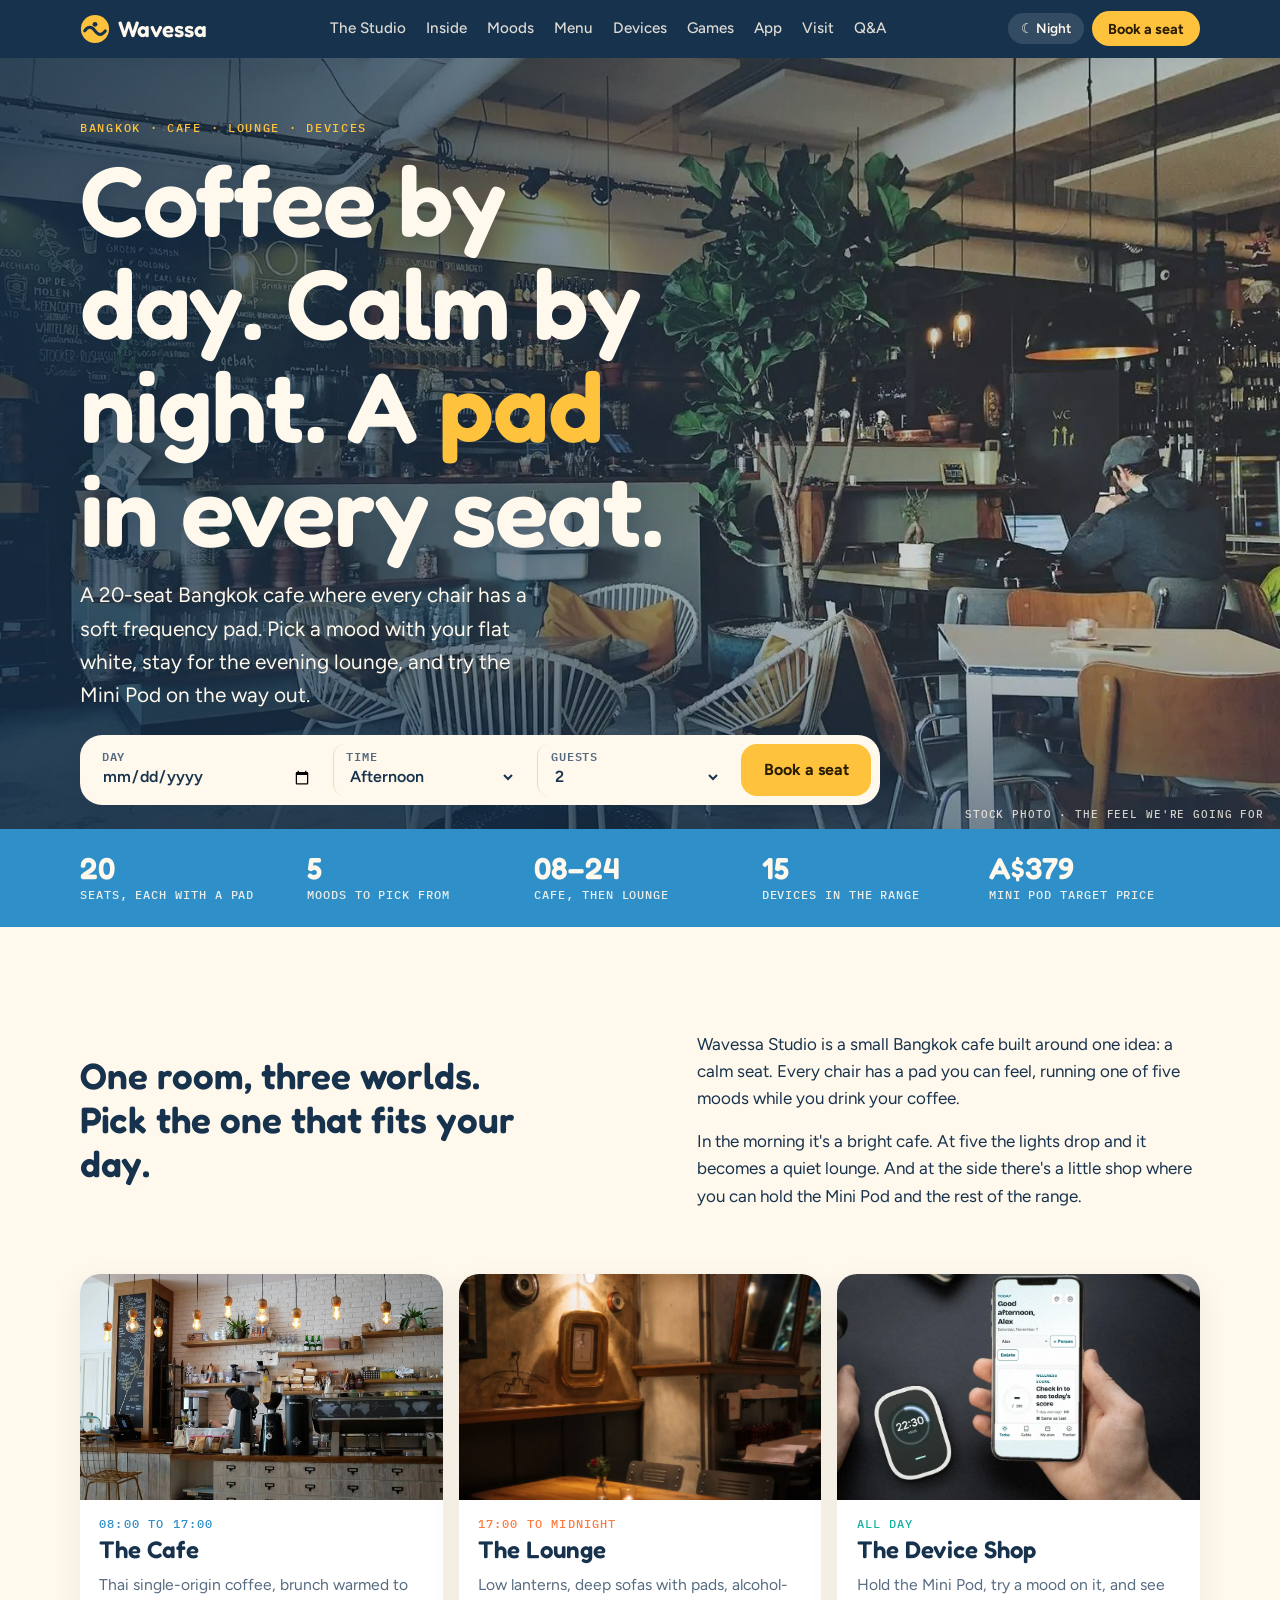
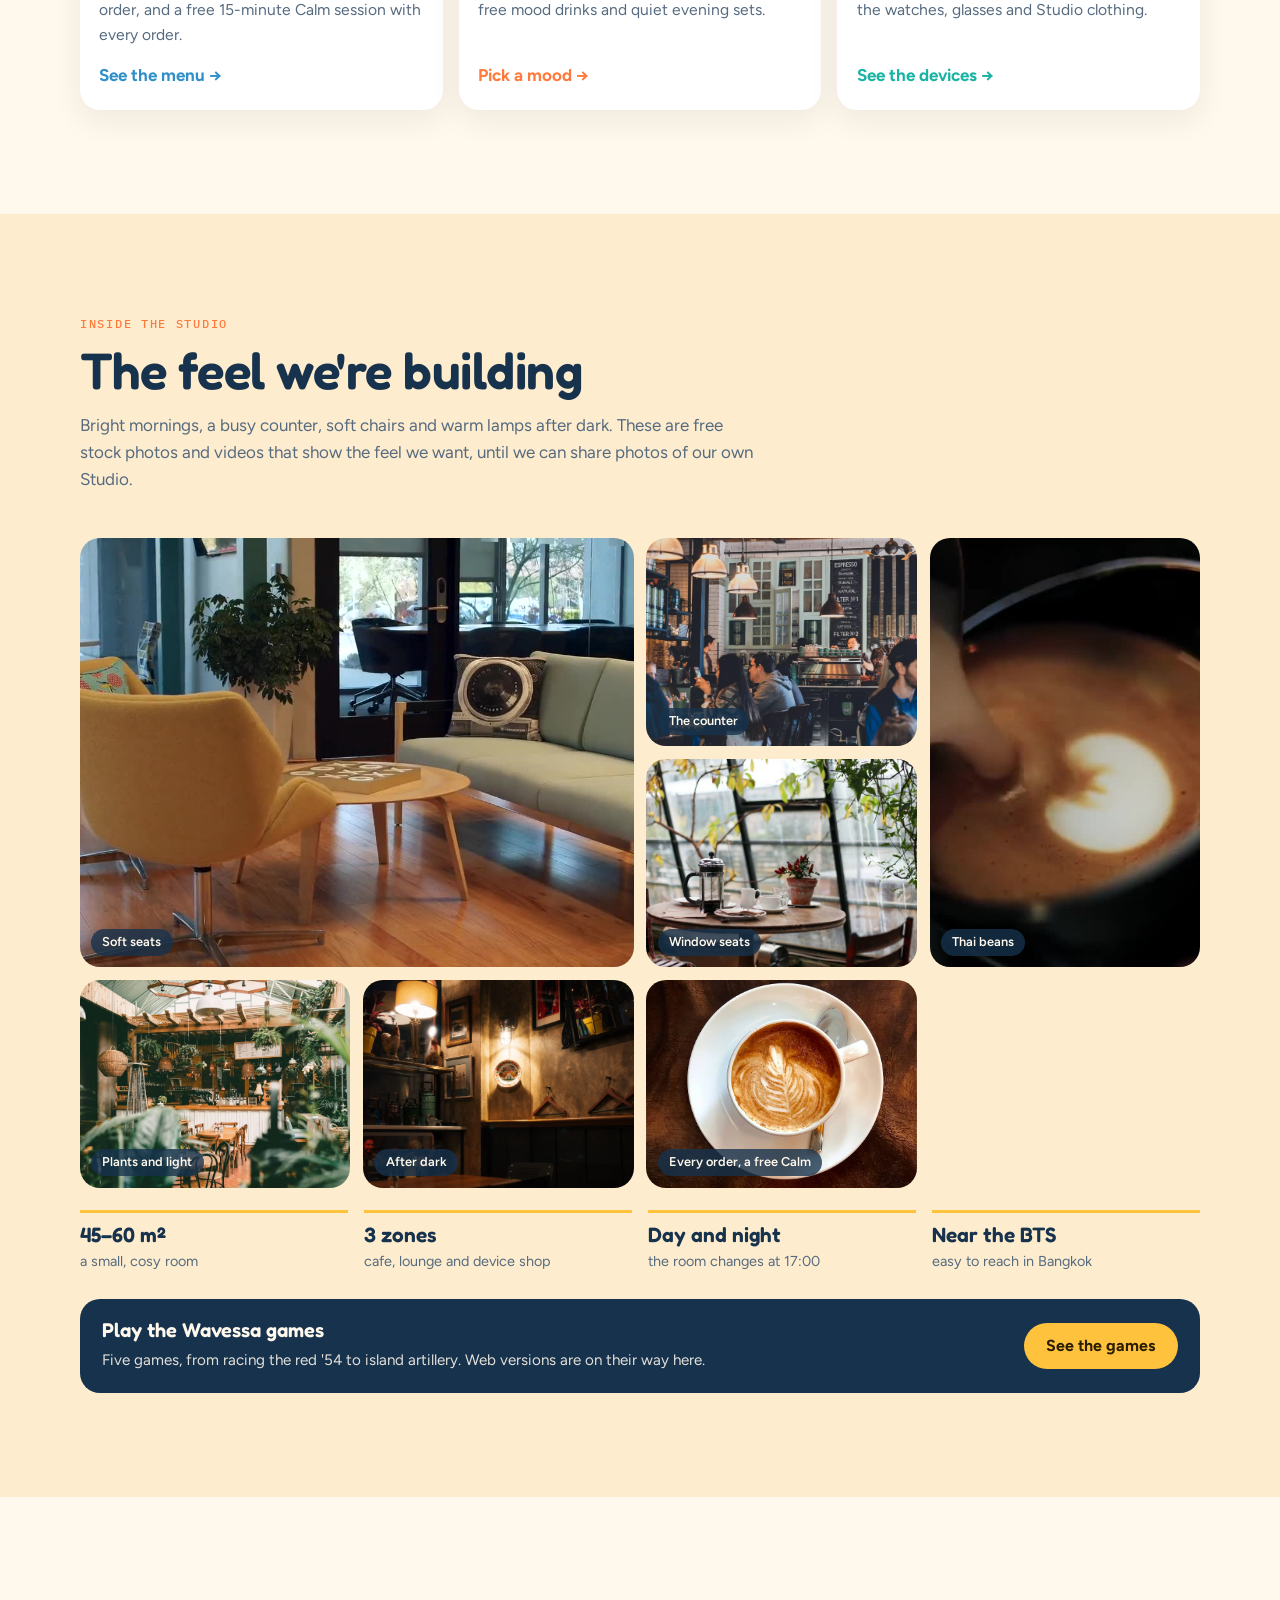
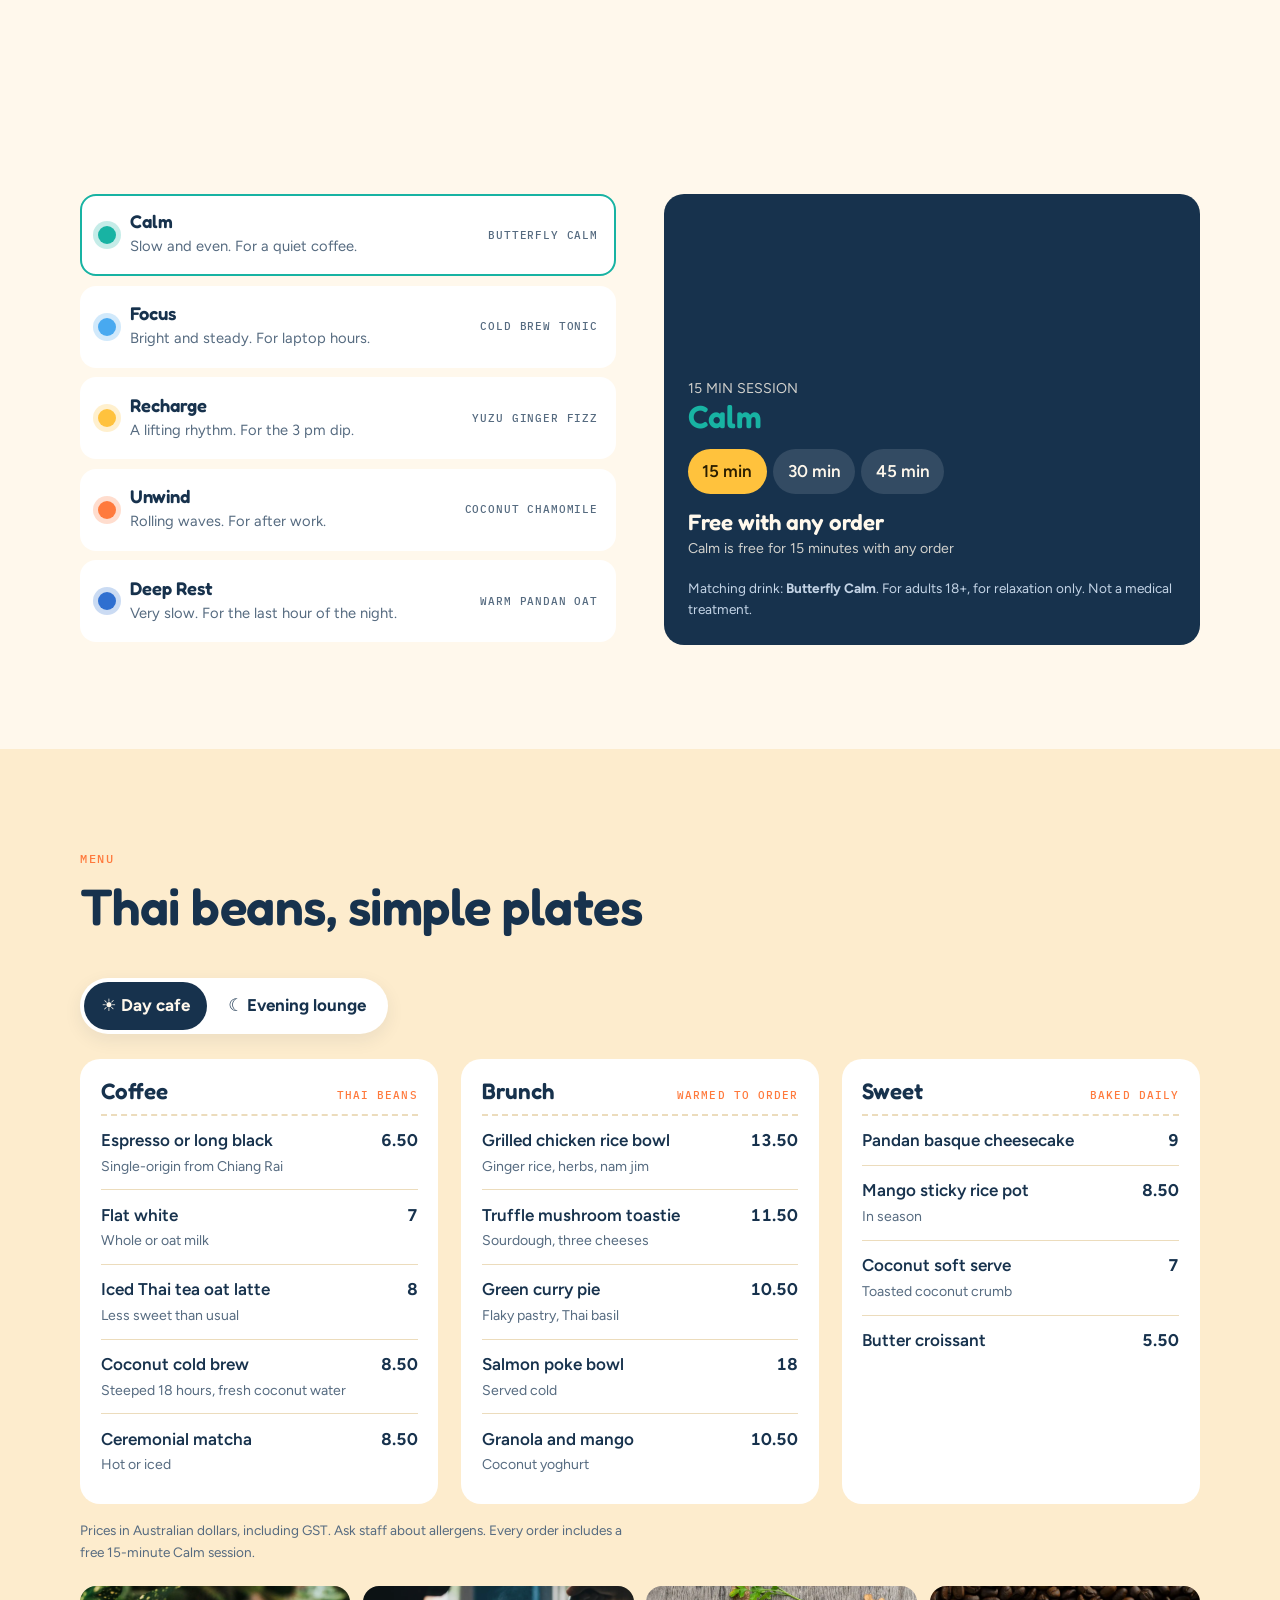
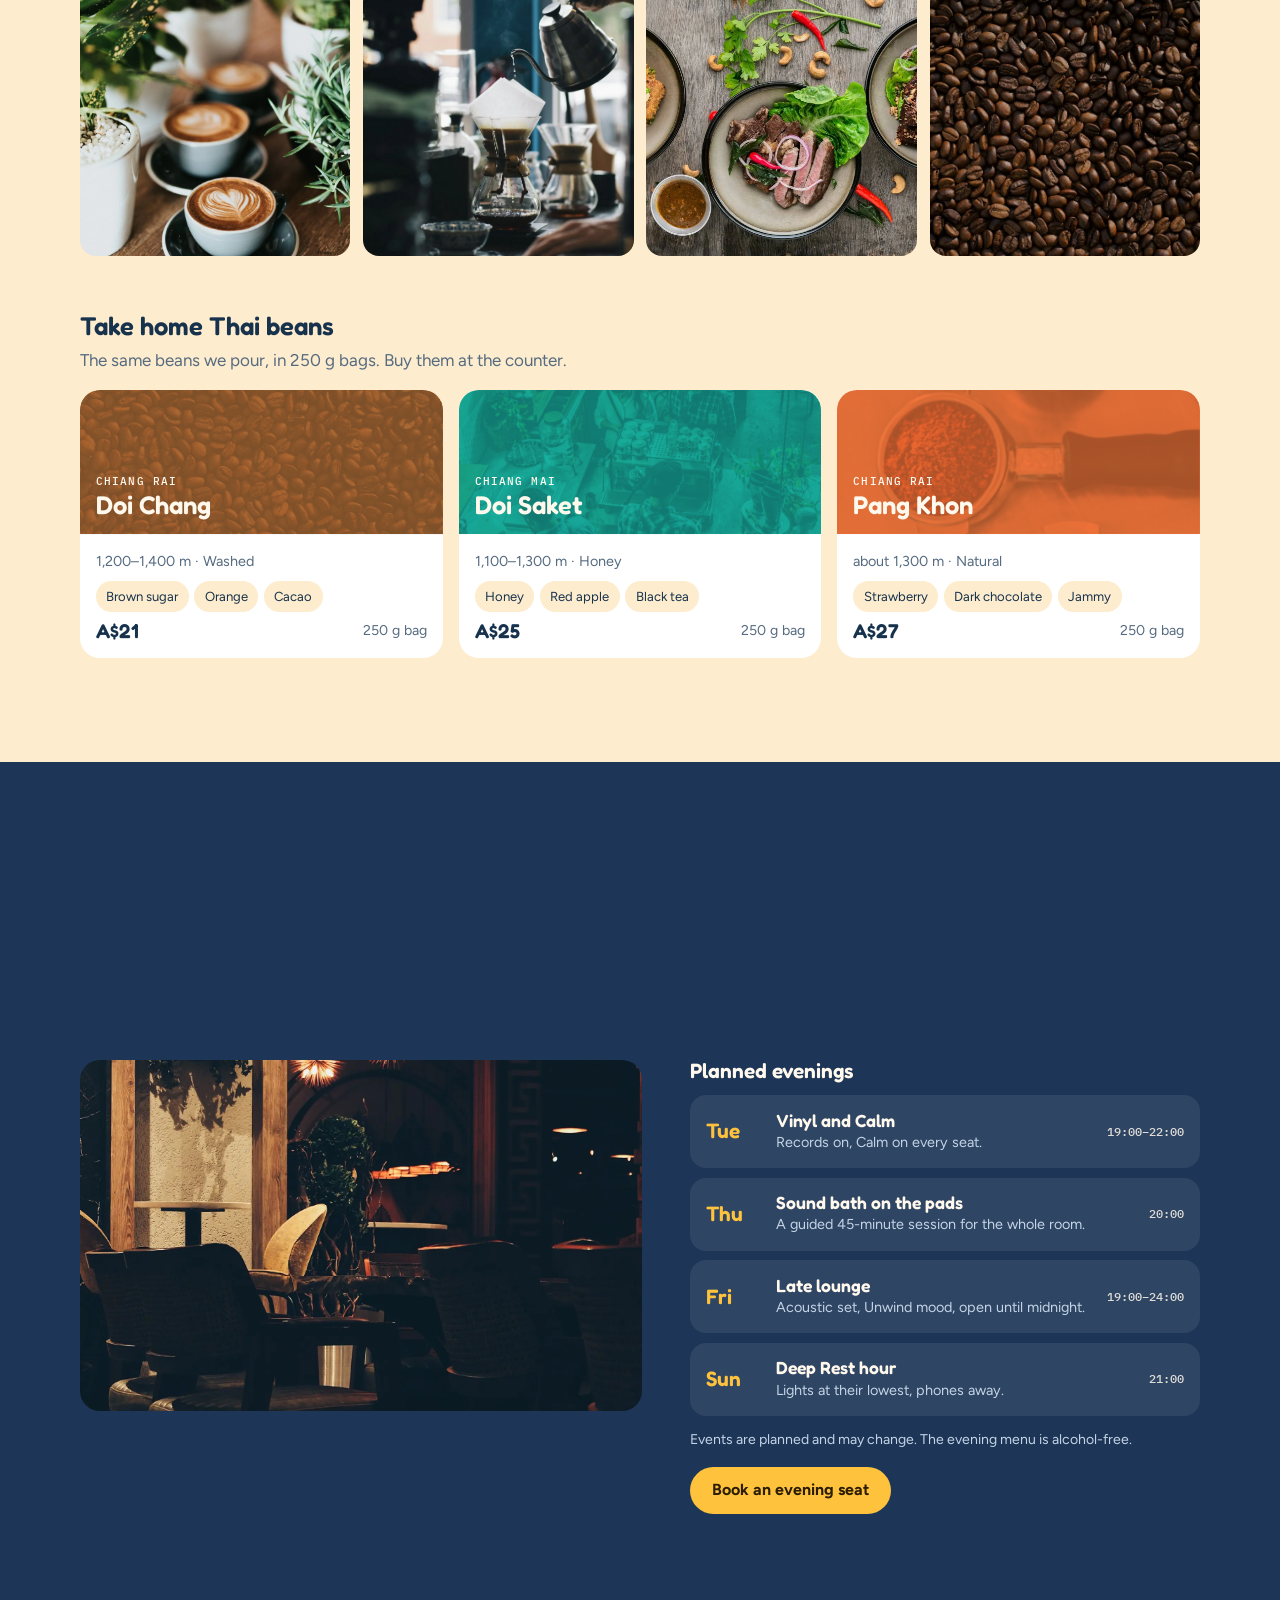
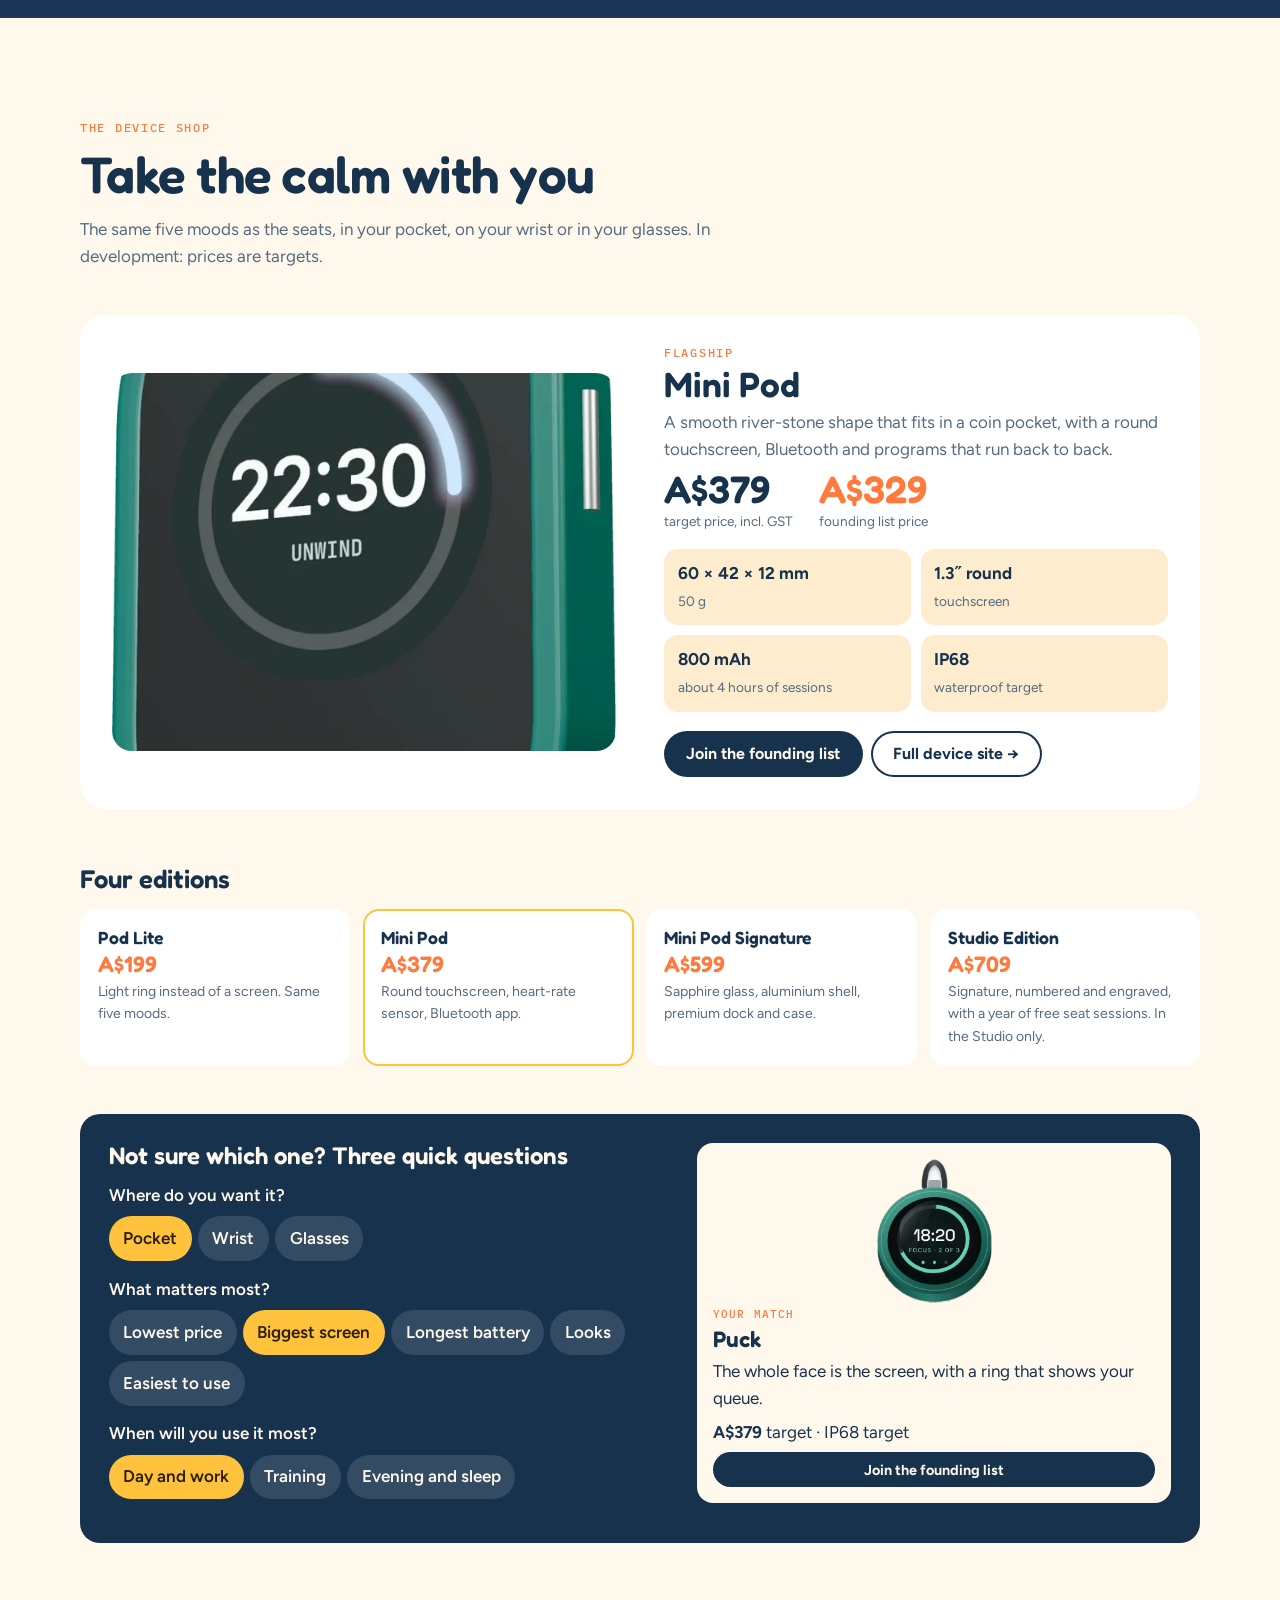
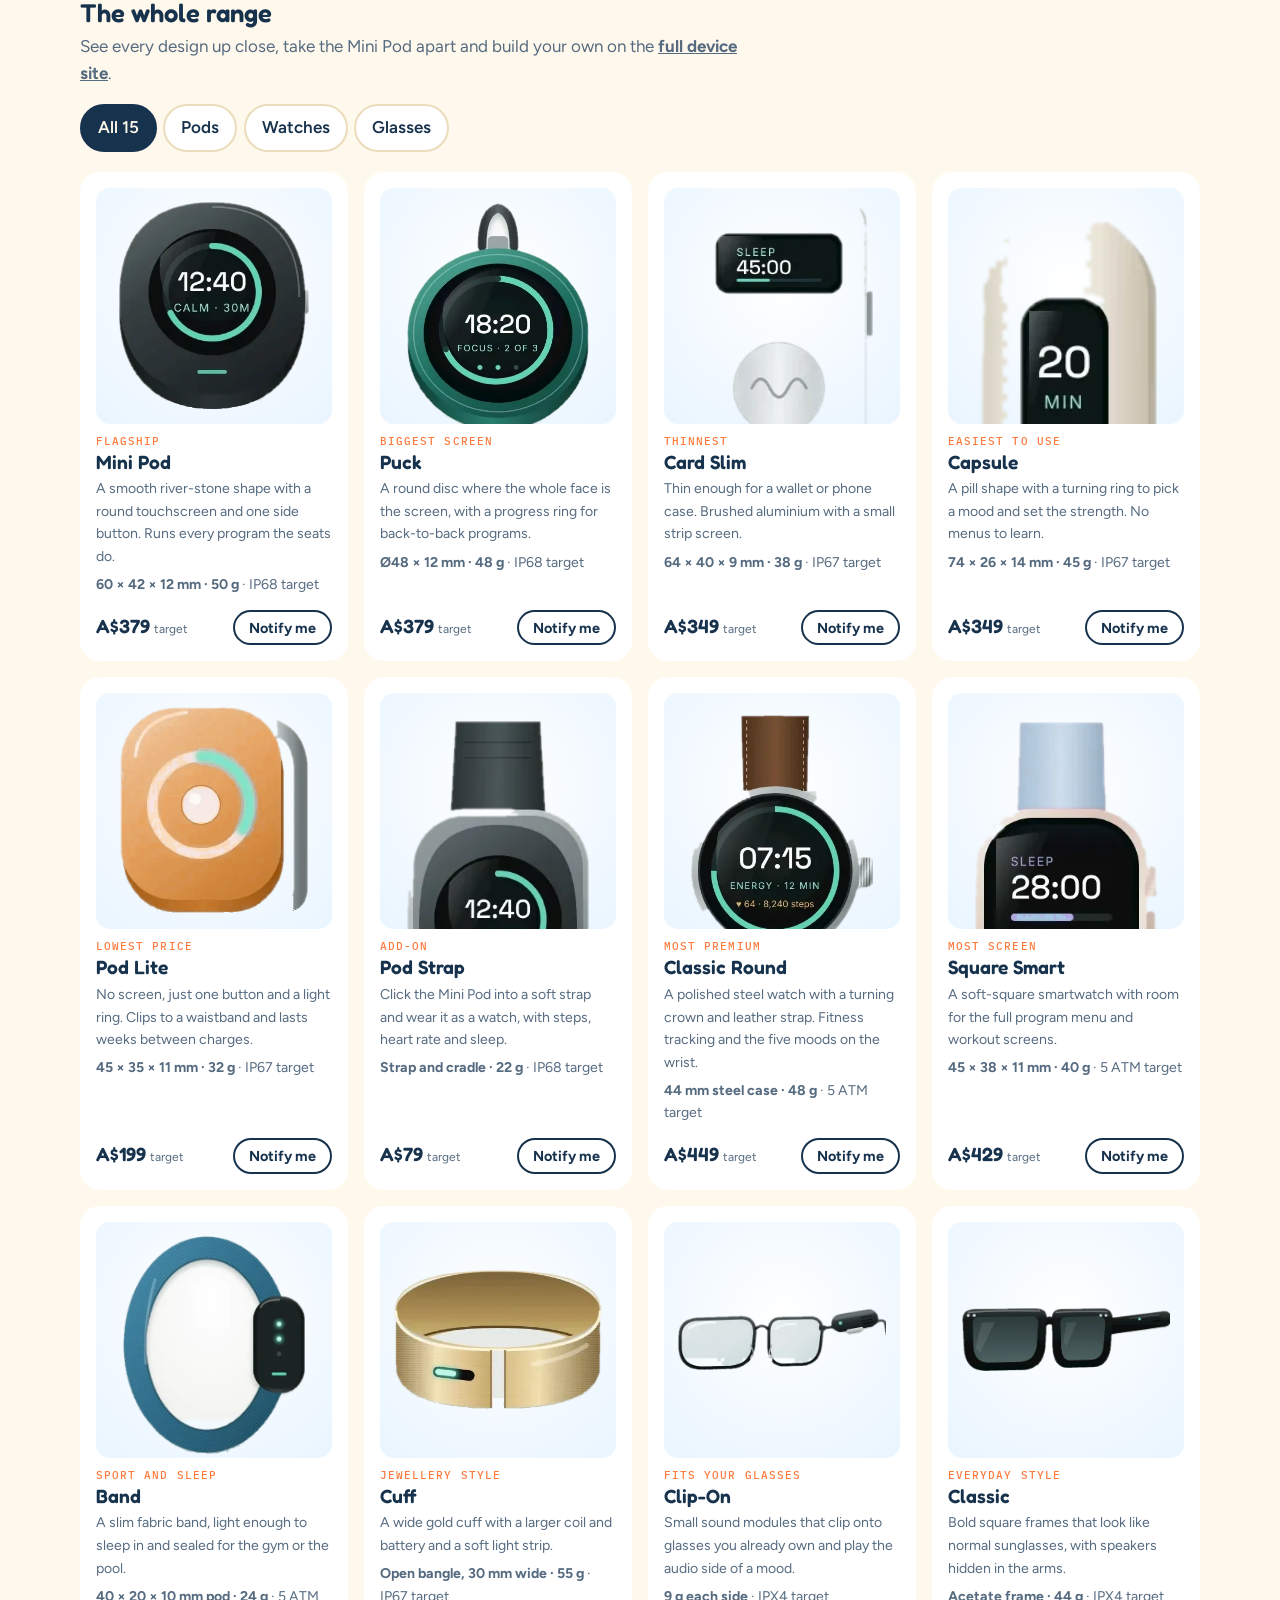
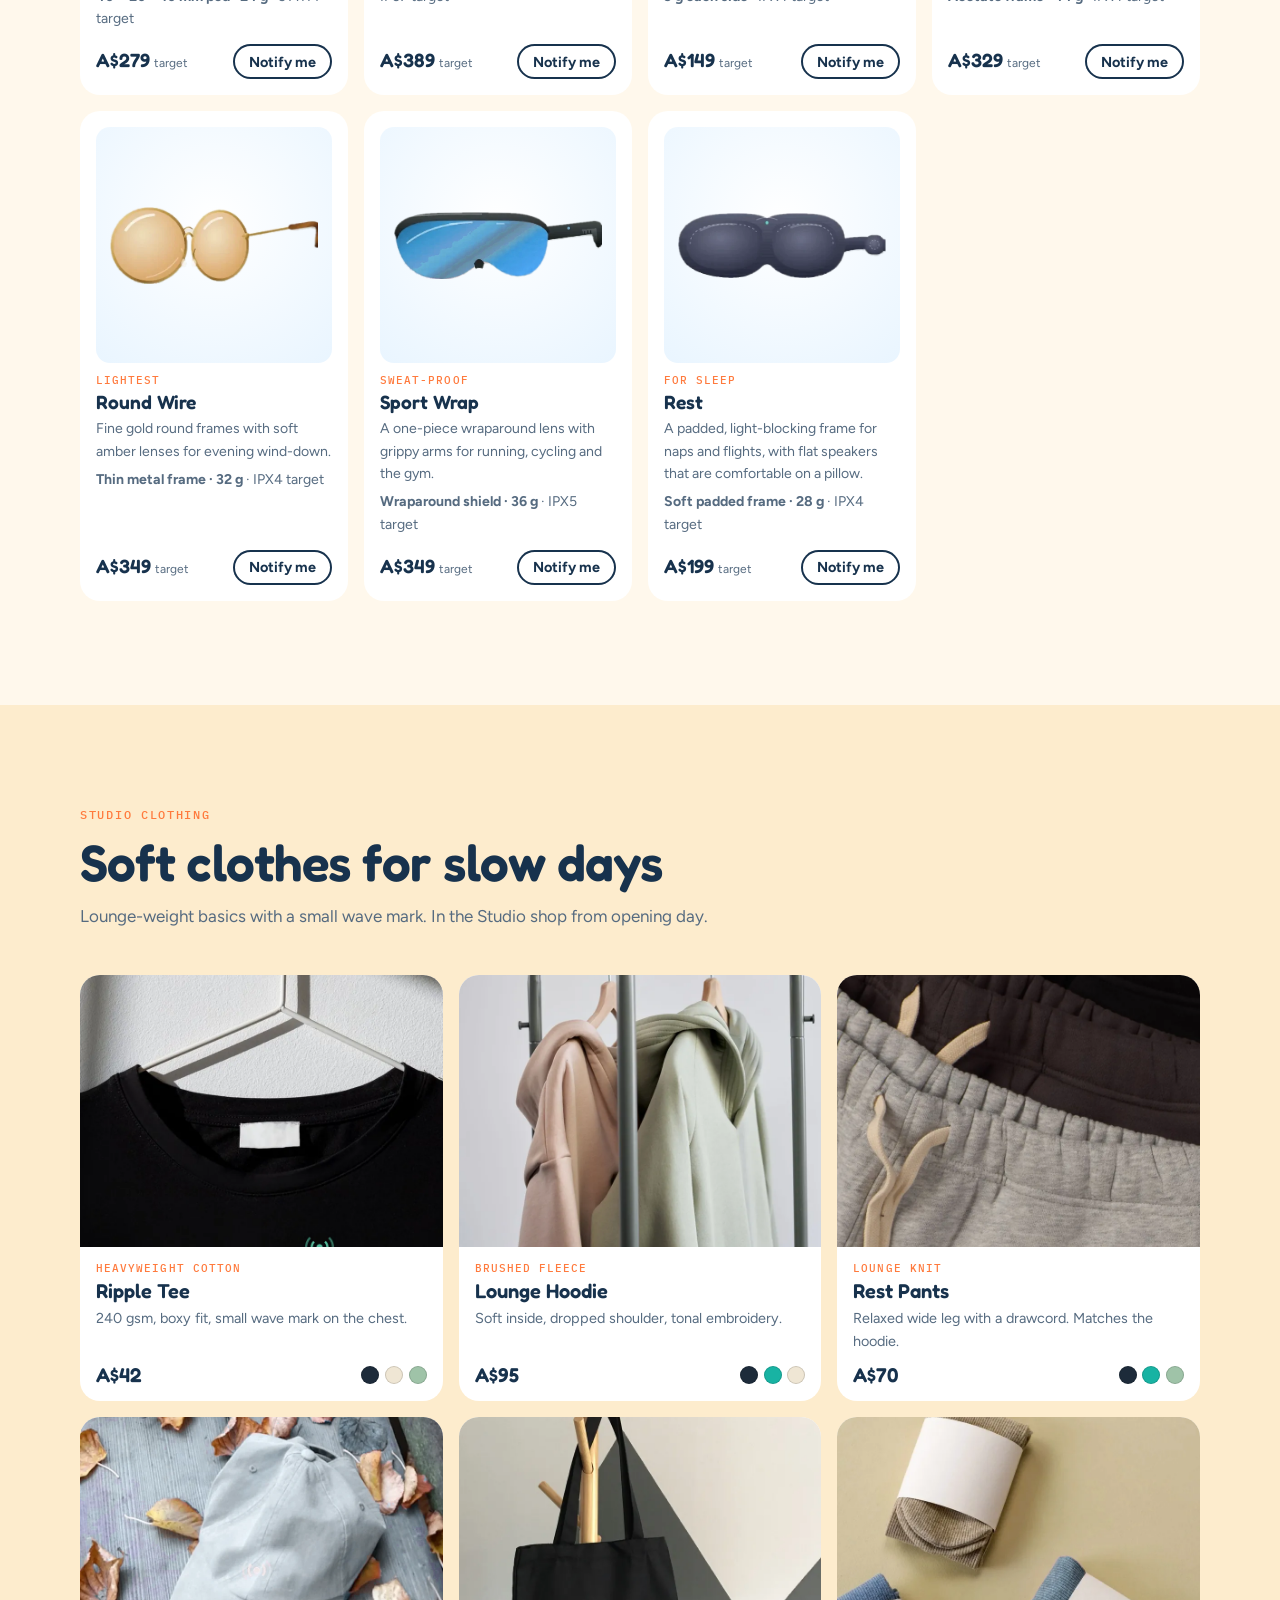
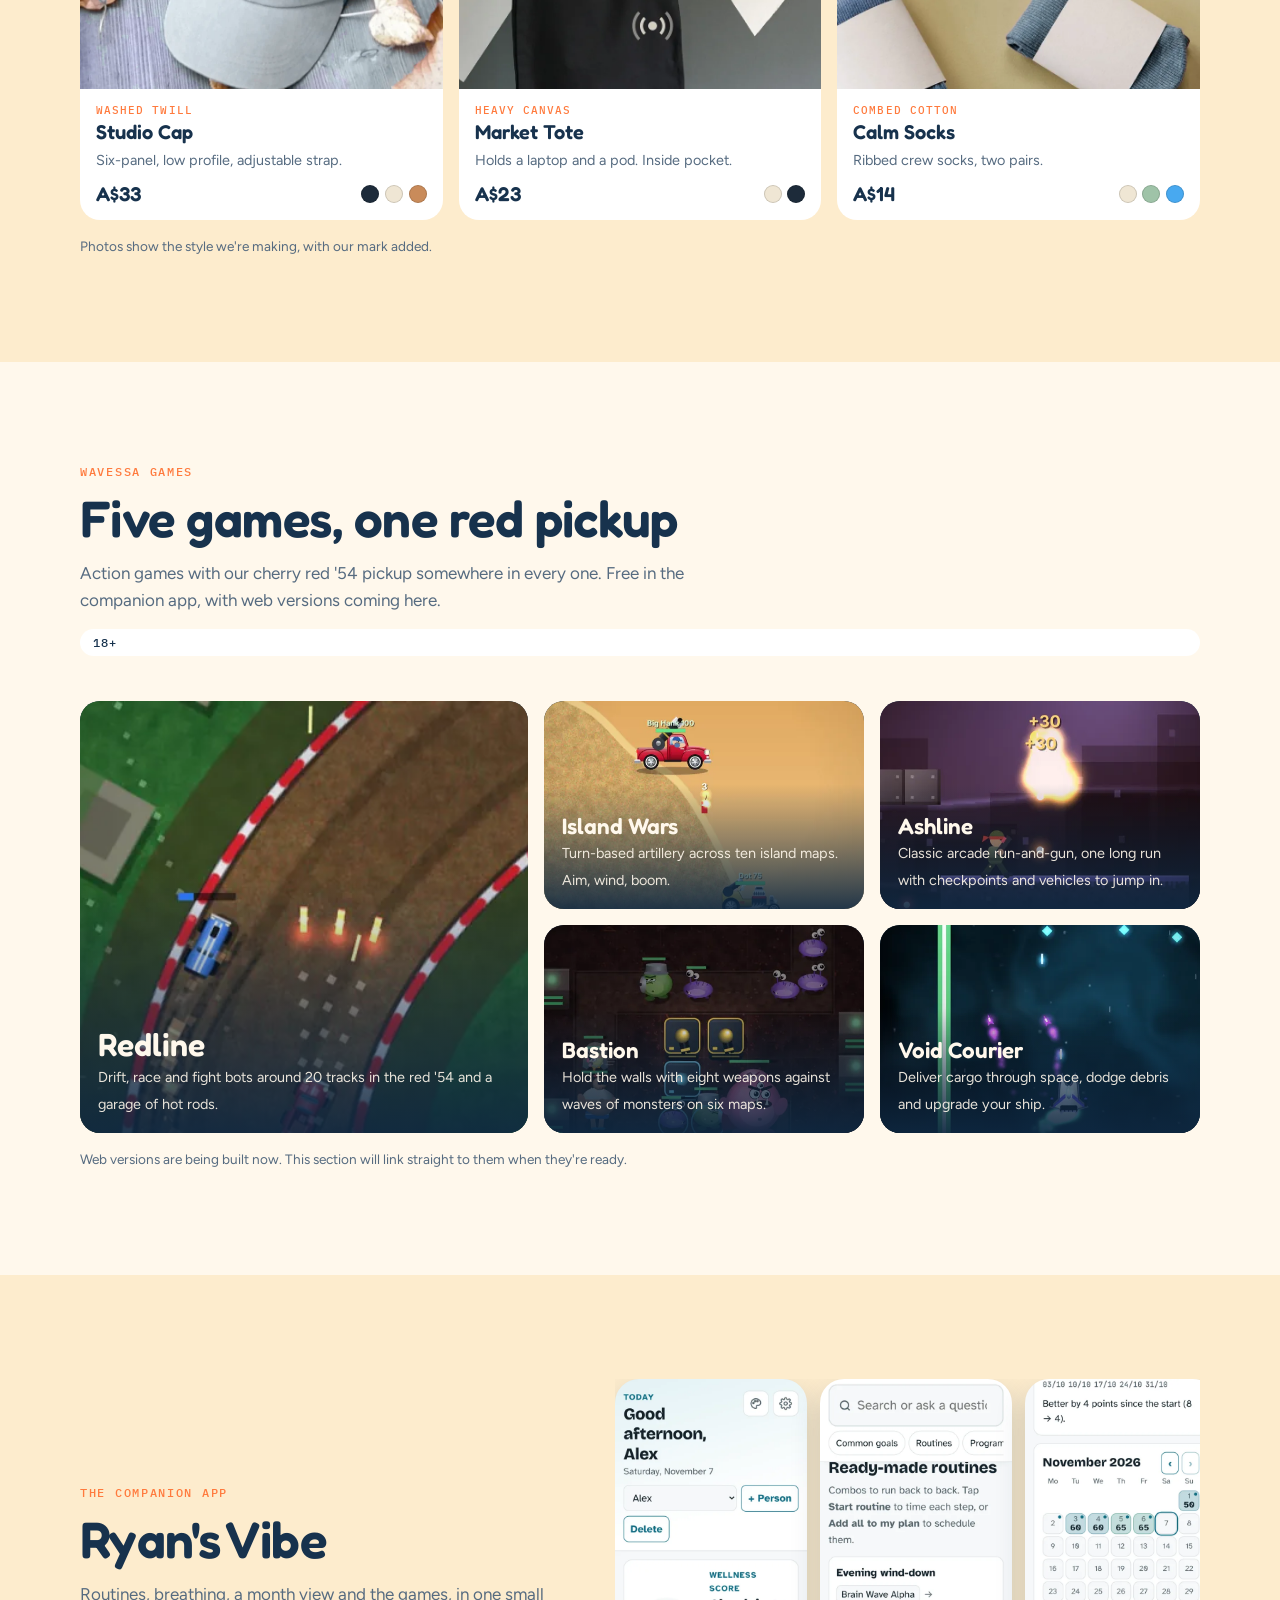
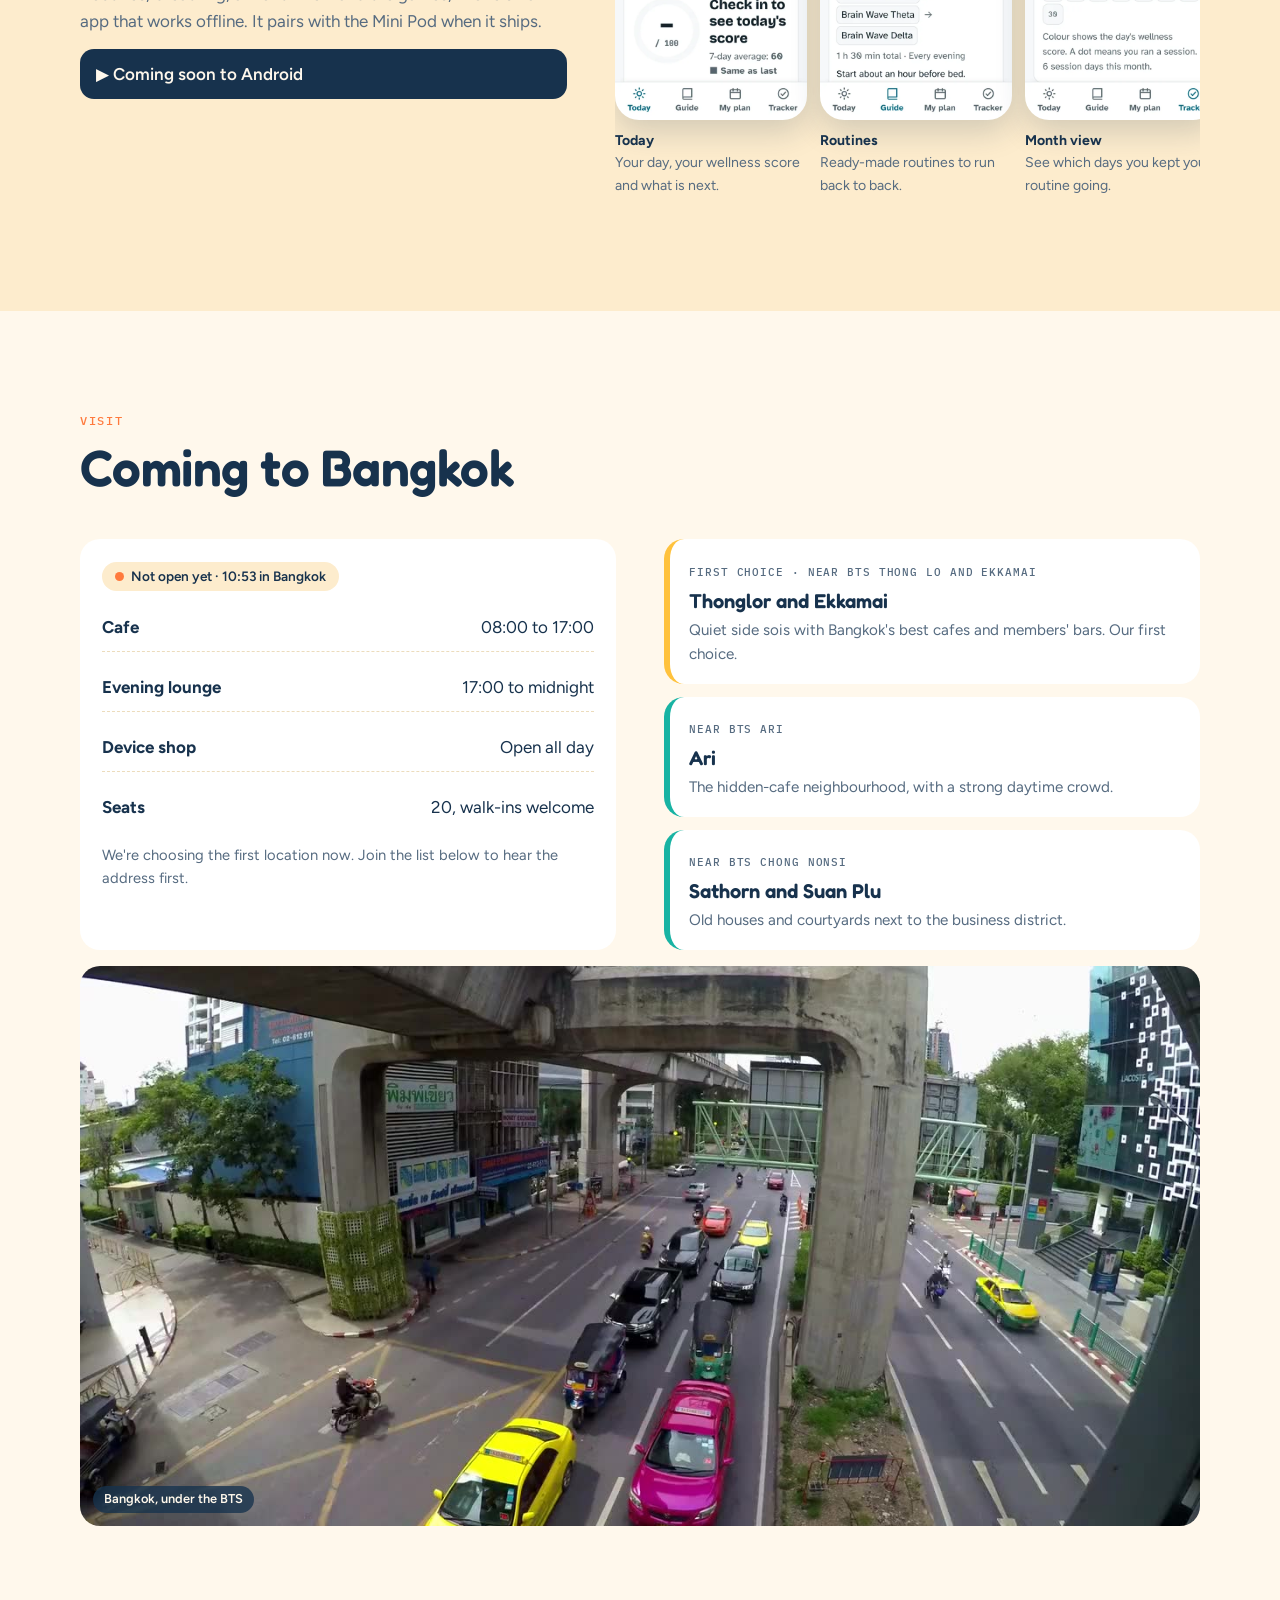
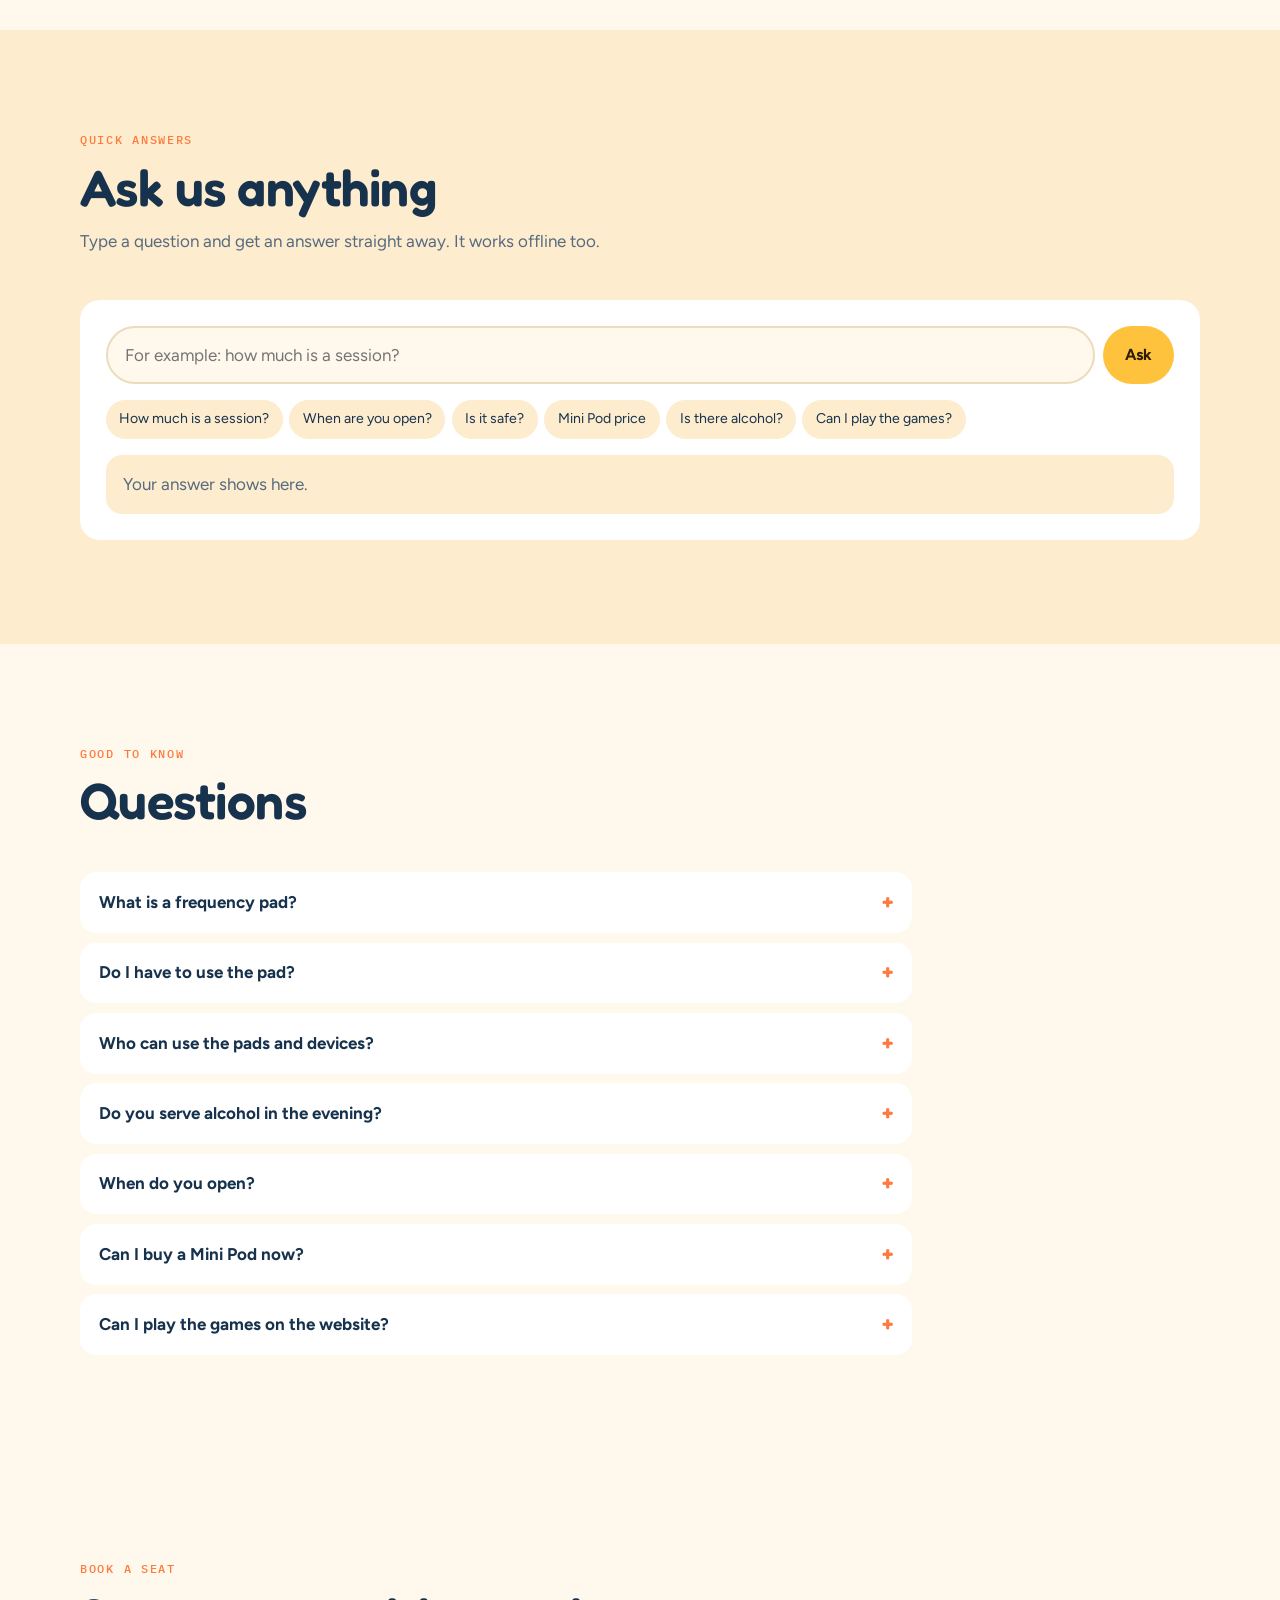
==== commit af40b0cd: "Remove the last references to the old night photo; service worker always checks for a fresh copy Co-" ====
--- a/v2/index.html
+++ b/v2/index.html
@@ -1 +1 @@
-<!doctype html><html lang="en-AU"><head><meta charset="utf-8"><meta name="viewport" content="width=device-width,initial-scale=1,viewport-fit=cover"><link rel="manifest" href="manifest.webmanifest"><meta name="theme-color" content="#17324d"><link rel="icon" href="icons/icon-192.png"><link rel="apple-touch-icon" href="icons/icon-180.png"><meta name="apple-mobile-web-app-capable" content="yes"><meta name="apple-mobile-web-app-title" content="Wavessa"><title>Wavessa Studio</title><meta name="description" content="A Bangkok cafe by day and a calm lounge by night, with a frequency pad in every seat and a shop for the Mini Pod and the Wavessa range."><meta property="og:title" content="Wavessa Studio, Bangkok"><meta property="og:description" content="Coffee by day, a calm lounge by night, and a pad in every seat."><meta property="og:image" content="https://zeus4127.github.io/wavessa/v2/img/hero.jpg"><meta property="og:url" content="https://zeus4127.github.io/wavessa/v2/"><meta name="twitter:card" content="summary_large_image"><link rel="preconnect" href="https://fonts.googleapis.com"><link rel="preconnect" href="https://fonts.gstatic.com" crossorigin><link rel="stylesheet" href="https://fonts.googleapis.com/css2?family=Fredoka:wght@500;600&family=Figtree:wght@400;500;600;700&family=IBM+Plex+Mono:wght@500&display=swap"><style>:root{--bg:#fff8ec;--surface:#fdeccd;--card:#ffffff;--ink:#17324d;--muted:#566b80;--line:#ecdcbc;--navy:#17324d;--on-navy:#fff8ec;--sun:#ffc23d;--sun-ink:#2a1d00;--sea:#2f8fc9;--teal:#18b3a3;--orange:#ff7a3d;--ok:#1d8a5a;--f-display:"Fredoka","Trebuchet MS",system-ui,sans-serif;--f-body:"Figtree","Segoe UI",system-ui,sans-serif;--f-mono:"IBM Plex Mono",ui-monospace,Menlo,monospace;--wrap:72rem;--r:20px}:root[data-theme=night]{--bg:#1d3557;--surface:#24406a;--card:#2b4a78;--ink:#fff8ec;--muted:#c4d4e6;--line:#3a5a8a;--navy:#12253f;--sea:#7cc8ff;--ok:#8fe0b4;color-scheme:dark}*{box-sizing:border-box}[hidden]{display:none!important}html{scroll-behavior:smooth;scroll-padding-top:4.5rem}@media (prefers-reduced-motion:reduce){html{scroll-behavior:auto}}body{margin:0;background:var(--bg);color:var(--ink);font:400 1.0625rem/1.6 var(--f-body);transition:background .5s,color .5s}img{max-width:100%;display:block}.wrap{max-width:var(--wrap);margin:0 auto;padding-left:max(16px,env(safe-area-inset-left,0px));padding-right:max(16px,env(safe-area-inset-right,0px))}h1,h2,h3{margin:0;text-wrap:balance}h1,h2{font-family:var(--f-display);font-weight:600;letter-spacing:-.01em;line-height:1.04}h2{font-size:clamp(2rem, 5vw, 3.2rem)}h3{font:700 1.2rem/1.25 var(--f-body)}p{margin:0;max-width:62ch}a{color:inherit}button,input,select,textarea{font:inherit;color:inherit}:focus-visible{outline:3px solid var(--sun);outline-offset:2px;border-radius:6px}.eyebrow{font:500 .76rem/1 var(--f-mono);letter-spacing:.14em;text-transform:uppercase;color:var(--orange)}.muted{color:var(--muted)}section{padding-block:clamp(3.5rem,9vw,6.5rem)}.head{display:flex;flex-direction:column;gap:.9rem;margin-bottom:clamp(1.8rem,4vw,2.8rem)}.band{background:var(--surface);transition:background .5s}.btn{display:inline-flex;align-items:center;justify-content:center;gap:.5rem;font:700 1rem/1 var(--f-body);padding:.95rem 1.4rem;border-radius:999px;border:0;background:var(--sun);color:var(--sun-ink);text-decoration:none;cursor:pointer;white-space:nowrap;transition:transform .15s,filter .15s}.btn:hover{filter:brightness(1.05);transform:translateY(-1px)}.btn.dark{background:var(--navy);color:var(--on-navy)}.btn.line{background:0 0;color:var(--ink);box-shadow:inset 0 0 0 2px var(--ink)}.btn.sm{padding:.65rem 1rem;font-size:.9rem}.reveal{transition:opacity .7s,transform .7s}.reveal.pre{opacity:0;transform:translateY(24px)}body::before{content:"";position:fixed;inset:0 0 auto;height:env(safe-area-inset-top,0);z-index:30;background:var(--navy)}header.top{position:sticky;top:env(safe-area-inset-top,0);z-index:20;color:#fff8ec;background:#17324d}header.top .wrap{display:flex;align-items:center;justify-content:space-between;gap:1rem;padding-block:.7rem}.brand{font:600 1.4rem/1 var(--f-display);text-decoration:none;display:flex;align-items:center;gap:.5rem}.brand svg{width:30px;height:30px;flex:none}nav.links{display:flex;gap:1.25rem;font:500 .95rem/1 var(--f-body)}nav.links a{text-decoration:none;opacity:.85}nav.links a:hover{opacity:1;color:var(--sun)}.hright{display:flex;gap:.5rem;align-items:center}.tbtn{border:0;background:rgba(255,255,255,.12);color:#fff8ec;border-radius:999px;padding:.55rem .8rem;font:600 .85rem/1 var(--f-body);cursor:pointer;white-space:nowrap}.tbtn:hover{background:rgba(255,255,255,.22)}@media (max-width:1020px){nav.links{display:none}}@media (max-width:420px){.brand span{display:none}}.hero{position:relative;color:#fff8ec;background:#7cc8ff;min-height:clamp(36rem,82vh,50rem);overflow:hidden;isolation:isolate;display:flex;flex-direction:column}.hero .bg{position:absolute;inset:0;z-index:-2;background:#7cc8ff url("img/hero.jpg") center 55%/cover no-repeat;transition:opacity .6s}.hero .bg.n{background-image:url("img/hero-night.jpg");opacity:0}:root[data-theme=night] .hero .bg.n{opacity:1}@media (max-width:700px){.hero .bg{background-image:url("img/hero-small.jpg");background-position:50% 70%}.hero .bg.n{background-image:url("img/hero-night-small.jpg")}}.hero .shade{position:absolute;inset:0;z-index:-1;background:linear-gradient(100deg,rgba(14,40,66,.78) 0,rgba(14,40,66,.42) 45%,rgba(14,40,66,0) 75%),linear-gradient(0deg,rgba(14,40,66,.5) 0,rgba(14,40,66,0) 35%)}.hero .credit{position:absolute;right:max(16px,env(safe-area-inset-right,0px));bottom:.6rem;font:500 .68rem/1 var(--f-mono);letter-spacing:.08em;text-transform:uppercase;opacity:.8}@media (max-width:720px){.hero .credit{display:none}}@media (max-width:700px){.hero .shade{background:linear-gradient(180deg,rgba(14,40,66,.82) 0,rgba(14,40,66,.62) 55%,rgba(14,40,66,.3) 100%)}}.hero .wrap{flex:1 0 auto;width:100%;display:flex;flex-direction:column;justify-content:space-between;gap:1.5rem;padding-block:clamp(2rem,6vw,4rem) 1.5rem}.hero h1{font-size:clamp(2.8rem, 8vw, 6.2rem);max-width:12ch;text-shadow:0 3px 24px rgba(14,40,66,.35)}.hero h1 em{font-style:normal;color:var(--sun)}.hero .lede{margin-top:1.1rem;font-size:clamp(1.05rem, 2vw, 1.3rem);max-width:36ch}form.quick{display:grid;grid-template-columns:1.2fr 1fr 1fr auto;gap:.5rem;background:#fff8ec;color:#17324d;border-radius:22px;padding:.55rem;box-shadow:0 18px 50px rgba(14,40,66,.3);max-width:50rem}form.quick label{display:flex;flex-direction:column;gap:.15rem;padding:.35rem .8rem;border-radius:12px;font:600 .72rem/1.1 var(--f-mono);letter-spacing:.08em;text-transform:uppercase;color:#566b80;min-width:0}form.quick label+label{border-left:1px solid #ecdcbc}form.quick input,form.quick select{border:0;background:0 0;font:600 1rem/1.3 var(--f-body);color:#17324d;padding:.1rem 0;width:100%;min-width:0;color-scheme:light}form.quick .btn{border-radius:16px}@media (max-width:720px){form.quick{grid-template-columns:1fr 1fr}form.quick label+label{border-left:0}form.quick label:first-child{grid-column:1/-1}form.quick .btn{grid-column:1/-1}}.facts{background:var(--sea);color:#fff8ec}:root[data-theme=night] .facts{background:#12253f}.facts .wrap{display:grid;grid-template-columns:repeat(5,1fr);gap:1rem;padding-block:1.5rem}.facts div{display:flex;flex-direction:column;gap:.25rem}.facts b{font:600 1.9rem/1 var(--f-display);font-variant-numeric:tabular-nums}.facts small{font:500 .72rem/1.3 var(--f-mono);letter-spacing:.08em;text-transform:uppercase;opacity:.9}@media (max-width:760px){.facts .wrap{grid-template-columns:repeat(2,1fr);row-gap:1.3rem}.facts div:last-child{grid-column:1/-1}}.intro{display:grid;grid-template-columns:1.1fr 1fr;gap:clamp(2rem,5vw,4rem);align-items:center}.intro .big{font:600 clamp(1.6rem, 3.2vw, 2.3rem)/1.2 var(--f-display);max-width:22ch}.intro .text{display:flex;flex-direction:column;gap:1rem}@media (max-width:820px){.intro{grid-template-columns:1fr}}.worlds{display:grid;grid-template-columns:repeat(3,1fr);gap:1rem;margin-top:clamp(2.5rem,6vw,4rem)}.world{background:var(--card);border-radius:var(--r);overflow:hidden;display:flex;flex-direction:column;box-shadow:0 10px 30px rgba(23,50,77,.08)}.world img{aspect-ratio:16/10;object-fit:cover;width:100%;background:#7cc8ff}.world .body{padding:1.1rem 1.2rem 1.3rem;display:flex;flex-direction:column;gap:.5rem;flex:1}.world .when{font:500 .72rem/1 var(--f-mono);letter-spacing:.1em;text-transform:uppercase;color:var(--wc)}.world h3{font:600 1.5rem/1.1 var(--f-display)}.world p{color:var(--muted);font-size:.98rem}.world a{margin-top:auto;padding-top:.4rem;font-weight:700;color:var(--wc);text-decoration:none}@media (max-width:860px){.worlds{grid-template-columns:1fr}}.gal{display:grid;grid-template-columns:repeat(4,1fr);grid-auto-rows:13rem;gap:.8rem}.gal figure{margin:0;position:relative;border-radius:var(--r);overflow:hidden;background:#24406a}.gal img,.gal video{width:100%;height:100%;object-fit:cover;display:block}.gal .big{grid-column:span 2;grid-row:span 2}.gal .tall{grid-row:span 2}.gal figcaption{position:absolute;left:.7rem;bottom:.7rem;background:rgba(23,50,77,.78);color:#fff8ec;font:600 .8rem/1 var(--f-body);padding:.45rem .7rem;border-radius:999px}@media (max-width:860px){.gal{grid-template-columns:1fr 1fr;grid-auto-rows:10rem}}.m3d-facts{display:grid;grid-template-columns:repeat(4,1fr);gap:1rem;margin-top:1.4rem}.m3d-facts div{display:flex;flex-direction:column;gap:.2rem;border-top:3px solid var(--sun);padding-top:.7rem}.m3d-facts b{font:600 1.3rem/1.1 var(--f-display)}.m3d-facts span{color:var(--muted);font-size:.9rem}@media (max-width:760px){.m3d-facts{grid-template-columns:1fr 1fr}}.street{margin-top:1rem;border-radius:var(--r);overflow:hidden;position:relative;aspect-ratio:16/8;background:#24406a}.street video{width:100%;height:100%;object-fit:cover;display:block}.street span{position:absolute;left:.8rem;bottom:.8rem;background:rgba(23,50,77,.78);color:#fff8ec;font:600 .8rem/1 var(--f-body);padding:.45rem .7rem;border-radius:999px}.game-card{margin-top:1.6rem;display:flex;gap:1.2rem;align-items:center;justify-content:space-between;background:var(--navy);color:#fff8ec;border-radius:var(--r);padding:1.2rem 1.4rem}.game-card b{display:block;font:600 1.25rem/1.2 var(--f-display);margin-bottom:.25rem}.game-card span{opacity:.88;font-size:.95rem}@media (max-width:640px){.game-card{flex-direction:column;align-items:flex-start}}.moods{display:grid;grid-template-columns:1fr 1fr;gap:clamp(1.5rem,4vw,3rem);align-items:start}.mlist{display:flex;flex-direction:column;gap:.6rem}.mood{display:grid;grid-template-columns:auto 1fr auto;gap:.9rem;align-items:center;text-align:left;background:var(--card);border:2px solid transparent;border-radius:16px;padding:.9rem 1rem;cursor:pointer}.mood i{width:18px;height:18px;border-radius:50%;background:var(--c);box-shadow:0 0 0 5px color-mix(in srgb,var(--c) 25%,transparent)}.mood b{display:block;font:600 1.15rem/1.2 var(--f-display)}.mood span{color:var(--muted);font-size:.92rem}.mood em{font:500 .66rem/1.2 var(--f-mono);letter-spacing:.08em;text-transform:uppercase;font-style:normal;color:var(--muted);text-align:right;max-width:9rem}.mood[aria-pressed=true]{border-color:var(--c)}.seat{background:var(--navy);color:#fff8ec;border-radius:var(--r);padding:1.5rem;display:flex;flex-direction:column;gap:1rem;position:sticky;top:5.5rem}.seat canvas{width:100%;height:140px;display:block}.seat .now{font:600 2rem/1 var(--f-display);color:var(--mc,#18b3a3)}.lens{display:flex;gap:.4rem;flex-wrap:wrap}.lens button{border:0;background:rgba(255,255,255,.12);color:#fff8ec;border-radius:999px;padding:.55rem .9rem;font-weight:600;cursor:pointer}.lens button[aria-pressed=true]{background:var(--sun);color:var(--sun-ink)}.seat .price{font:600 1.4rem/1.1 var(--f-display)}.seat small{opacity:.8}.note{font-size:.85rem;color:var(--muted);margin-top:1rem}.seat .note{color:#c4d4e6;margin:0}@media (max-width:860px){.moods{grid-template-columns:1fr}.seat{position:static}.mood em{display:none}}.tabs{display:inline-flex;background:var(--card);border-radius:999px;padding:.25rem;gap:.2rem;box-shadow:0 6px 18px rgba(23,50,77,.08)}.tabs button{border:0;background:0 0;border-radius:999px;padding:.65rem 1.1rem;font-weight:700;cursor:pointer}.tabs button[aria-selected=true]{background:var(--navy);color:#fff8ec}:root[data-theme=night] .tabs button[aria-selected=true]{background:var(--sun);color:var(--sun-ink)}.menu-grid{display:grid;grid-template-columns:repeat(3,1fr);gap:1.4rem;margin-top:1.6rem}.menu-col{background:var(--card);border-radius:var(--r);padding:1.3rem 1.3rem 1rem}.menu-col h3{font:600 1.4rem/1 var(--f-display);display:flex;justify-content:space-between;align-items:baseline;gap:.5rem;padding-bottom:.7rem;border-bottom:2px dashed var(--line)}.menu-col h3 small{font:500 .68rem/1 var(--f-mono);letter-spacing:.1em;text-transform:uppercase;color:var(--orange)}.menu-col ul{list-style:none;margin:0;padding:0}.menu-col li{display:grid;grid-template-columns:1fr auto;gap:.1rem 1rem;padding:.7rem 0;border-bottom:1px solid var(--line)}.menu-col li:last-child{border-bottom:0}.menu-col li b{font-weight:600}.menu-col li em{font-style:normal;font-weight:700;font-variant-numeric:tabular-nums}.menu-col li span{grid-column:1/-1;color:var(--muted);font-size:.88rem}.menu-photos{display:grid;grid-template-columns:repeat(4,1fr);gap:.8rem;margin-top:1.4rem}.menu-photos img{border-radius:16px;aspect-ratio:1;object-fit:cover;width:100%}@media (max-width:900px){.menu-grid{grid-template-columns:1fr}.menu-photos{grid-template-columns:repeat(2,1fr)}}.pod{display:grid;grid-template-columns:1fr 1fr;gap:clamp(1.5rem,4vw,3rem);align-items:center;background:var(--card);border-radius:calc(var(--r) + 6px);padding:clamp(1.2rem,3vw,2rem)}.pod img{border-radius:var(--r);width:100%;aspect-ratio:4/3;object-fit:cover}.pod .price-row{display:flex;gap:1.6rem;flex-wrap:wrap;align-items:baseline;margin:.4rem 0 .2rem}.pod .price-row b{font:600 2.4rem/1 var(--f-display)}.pod .price-row small{display:block;color:var(--muted);font-size:.85rem}.specs{display:grid;grid-template-columns:1fr 1fr;gap:.6rem;margin:1rem 0 1.2rem}.specs div{background:var(--surface);border-radius:14px;padding:.7rem .85rem}.specs b{display:block;font-weight:700}.specs span{color:var(--muted);font-size:.85rem}@media (max-width:860px){.pod{grid-template-columns:1fr}}.filters{display:flex;gap:.4rem;flex-wrap:wrap;margin:2.2rem 0 1.2rem}.filters button{border:2px solid var(--line);background:var(--card);border-radius:999px;padding:.55rem 1rem;font-weight:600;cursor:pointer}.filters button[aria-pressed=true]{background:var(--navy);color:#fff8ec;border-color:var(--navy)}.range{display:grid;grid-template-columns:repeat(auto-fill,minmax(13.5rem,1fr));gap:1rem}.dev{background:var(--card);border-radius:var(--r);padding:1rem;display:flex;flex-direction:column;gap:.35rem}.dev .pic{aspect-ratio:1;border-radius:14px;background:radial-gradient(circle at 50% 40%,#fff,#e9f5ff);display:grid;place-items:center;overflow:hidden}:root[data-theme=night] .dev .pic{background:radial-gradient(circle at 50% 40%,#3b5f92,#24406a)}.dev .pic img{width:88%;height:88%;object-fit:contain}.dev .tag{font:500 .66rem/1 var(--f-mono);letter-spacing:.1em;text-transform:uppercase;color:var(--orange);margin-top:.4rem}.dev h3{font:600 1.2rem/1.1 var(--f-display)}.dev p{font-size:.88rem;color:var(--muted)}.dev .foot{display:flex;justify-content:space-between;align-items:center;margin-top:auto;padding-top:.5rem}.dev .foot b{font:600 1.2rem/1 var(--f-display)}.dev .foot small{color:var(--muted);font-size:.75rem}.games{display:grid;grid-template-columns:1.4fr 1fr 1fr;grid-auto-rows:1fr;gap:1rem}.game{position:relative;border-radius:var(--r);overflow:hidden;background:var(--navy);color:#fff8ec;min-height:13rem;display:flex;flex-direction:column;justify-content:flex-end}.game img{position:absolute;inset:0;width:100%;height:100%;object-fit:cover}.game::after{content:"";position:absolute;inset:0;background:linear-gradient(0deg,rgba(14,40,66,.9) 0,rgba(14,40,66,0) 60%)}.game div{position:relative;z-index:1;padding:1rem 1.1rem}.game b{font:600 1.4rem/1.1 var(--f-display);display:block}.game span{font-size:.9rem;opacity:.9}.game:first-child{grid-row:span 2}.game:first-child b{font-size:2rem}.age{display:inline-flex;gap:.4rem;align-items:center;font:500 .72rem/1 var(--f-mono);letter-spacing:.08em;text-transform:uppercase;background:var(--card);border-radius:999px;padding:.5rem .8rem}@media (max-width:860px){.games{grid-template-columns:1fr 1fr}.game:first-child{grid-column:1/-1;grid-row:auto;min-height:16rem}}@media (max-width:520px){.games{grid-template-columns:1fr}}.app{display:grid;grid-template-columns:1fr 1.2fr;gap:clamp(1.5rem,4vw,3rem);align-items:center}.phones{display:flex;gap:.8rem;overflow-x:auto;scroll-snap-type:x mandatory;padding-bottom:.6rem}.phones figure{margin:0;flex:0 0 12rem;scroll-snap-align:start}.phones img{border-radius:24px;box-shadow:0 12px 30px rgba(23,50,77,.18);background:#fff}.phones figcaption{margin-top:.6rem;font-size:.88rem;color:var(--muted)}.phones figcaption b{display:block;color:var(--ink)}.soon{display:inline-flex;gap:.6rem;align-items:center;background:var(--navy);color:#fff8ec;border-radius:14px;padding:.7rem 1rem;font-weight:600}@media (max-width:860px){.app{grid-template-columns:1fr}}.visit{display:grid;grid-template-columns:1fr 1fr;gap:clamp(1.5rem,4vw,3rem)}.hours{background:var(--card);border-radius:var(--r);padding:1.4rem;display:flex;flex-direction:column;gap:.8rem}.hours div{display:flex;justify-content:space-between;gap:1rem;padding:.6rem 0;border-bottom:1px dashed var(--line)}.hours div:last-of-type{border-bottom:0}.chip{display:inline-flex;align-items:center;gap:.45rem;font:600 .85rem/1 var(--f-body);background:var(--surface);border-radius:999px;padding:.5rem .8rem;align-self:flex-start}.chip i{width:9px;height:9px;border-radius:50%;background:var(--orange)}.areas{display:flex;flex-direction:column;gap:.8rem}.area{background:var(--card);border-radius:var(--r);padding:1.1rem 1.2rem;border-left:6px solid var(--teal)}.area:first-child{border-left-color:var(--sun)}.area small{font:500 .7rem/1 var(--f-mono);letter-spacing:.08em;text-transform:uppercase;color:var(--muted)}.area h3{font:600 1.25rem/1.2 var(--f-display);margin:.3rem 0}.area p{color:var(--muted);font-size:.95rem}@media (max-width:860px){.visit{grid-template-columns:1fr}}.ask{background:var(--card);border-radius:var(--r);padding:clamp(1rem,3vw,1.6rem);display:flex;flex-direction:column;gap:1rem}.ask form{display:flex;gap:.5rem}.ask input{flex:1;min-width:0;border:2px solid var(--line);background:var(--bg);border-radius:999px;padding:.85rem 1.1rem}.qchips{display:flex;gap:.4rem;flex-wrap:wrap}.qchips button{border:0;background:var(--surface);border-radius:999px;padding:.5rem .85rem;font-size:.88rem;cursor:pointer}.answer{background:var(--surface);border-radius:16px;padding:1rem 1.1rem;min-height:3.2rem}.answer b{display:block;font:600 1.05rem/1.2 var(--f-display);margin-bottom:.3rem}.faq{display:flex;flex-direction:column;gap:.6rem;max-width:52rem}.faq details{background:var(--card);border-radius:16px;padding:0 1.2rem}.faq summary{cursor:pointer;list-style:none;padding:1.05rem 0;font-weight:700;display:flex;justify-content:space-between;gap:1rem}.faq summary::-webkit-details-marker{display:none}.faq summary::after{content:"+";font:600 1.4rem/1 var(--f-display);color:var(--orange)}.faq details[open] summary::after{content:"–"}.faq details p{padding-bottom:1.1rem;color:var(--muted)}.book{display:grid;grid-template-columns:1.3fr 1fr;gap:clamp(1.5rem,4vw,3rem);align-items:start}form.bk{display:grid;grid-template-columns:1fr 1fr;gap:1rem}form.bk label{display:flex;flex-direction:column;gap:.35rem;font-weight:600;font-size:.92rem}form.bk label.full{grid-column:1/-1}form.bk input,form.bk select,form.bk textarea{border:2px solid var(--line);background:var(--card);border-radius:14px;padding:.8rem .9rem;font-weight:500}form.bk textarea{min-height:6rem;resize:vertical}.summary{position:sticky;top:5.5rem;background:var(--navy);color:#fff8ec;border-radius:var(--r);padding:1.5rem;display:flex;flex-direction:column;gap:.8rem}.summary h3{font:600 1.5rem/1.1 var(--f-display)}.summary dl{display:grid;grid-template-columns:auto 1fr;gap:.4rem 1rem;margin:0}.summary dt{opacity:.75}.summary dd{margin:0;font-weight:600;text-align:right}.summary .note{color:#c4d4e6}.msg{font-weight:600;color:var(--ok)}@media (max-width:860px){.book{grid-template-columns:1fr}.summary{position:static}form.bk{grid-template-columns:1fr}}.wait{display:flex;gap:.5rem;flex-wrap:wrap;margin-top:.4rem}.wait input{flex:1 1 14rem;border:0;border-radius:999px;padding:.9rem 1.1rem;background:#fff8ec;color:#17324d}.cta{background:var(--orange);color:#fff8ec;border-radius:calc(var(--r) + 6px);padding:clamp(1.4rem,4vw,2.4rem);display:grid;grid-template-columns:1.2fr 1fr;gap:1.5rem;align-items:center}.cta h2{font-size:clamp(1.8rem, 4vw, 2.6rem)}@media (max-width:860px){.cta{grid-template-columns:1fr}}footer{background:#17324d;color:#fff8ec;padding-block:2.5rem calc(2.5rem + env(safe-area-inset-bottom,0px))}footer .wrap{display:flex;flex-wrap:wrap;gap:1.5rem 3rem;justify-content:space-between}footer p{opacity:.8;font-size:.9rem}footer nav{display:flex;gap:1rem;flex-wrap:wrap;font-size:.92rem}footer nav a{text-decoration:none;opacity:.85}@media (max-width:900px){footer{padding-bottom:calc(6rem + env(safe-area-inset-bottom,0px))}}.mbtn{display:none;border:0;background:rgba(255,255,255,.12);color:#fff8ec;border-radius:999px;width:40px;height:40px;cursor:pointer;font-size:1.2rem}@media (max-width:1020px){.mbtn{display:inline-grid;place-items:center}}.drawer{position:fixed;inset:0;z-index:50;background:rgba(14,40,66,.5);display:none}.drawer.open{display:block}.drawer nav{position:absolute;right:0;top:0;bottom:0;width:min(20rem,86vw);background:#17324d;color:#fff8ec;padding:calc(1rem + env(safe-area-inset-top,0px)) 1.2rem 1.2rem;display:flex;flex-direction:column;gap:.2rem;overflow-y:auto}.drawer nav a{text-decoration:none;font:600 1.25rem/1 var(--f-display);padding:.8rem .4rem;border-bottom:1px solid rgba(255,255,255,.1)}.drawer .x{align-self:flex-end;border:0;background:rgba(255,255,255,.12);color:#fff8ec;width:40px;height:40px;border-radius:50%;font-size:1.3rem;cursor:pointer;margin-bottom:.6rem}.evening{background:#1d3557;color:#fff8ec}.evening .muted{color:#c4d4e6}.eve{display:grid;grid-template-columns:1.1fr 1fr;gap:clamp(1.5rem,4vw,3rem);align-items:start}.eve img{border-radius:var(--r);width:100%;aspect-ratio:16/10;object-fit:cover}.week{display:flex;flex-direction:column;gap:.6rem}.ev{display:grid;grid-template-columns:3.4rem 1fr auto;gap:1rem;align-items:center;background:rgba(255,255,255,.08);border-radius:16px;padding:.9rem 1rem}.ev b.d{font:600 1.3rem/1 var(--f-display);color:var(--sun)}.ev h3{font:600 1.1rem/1.2 var(--f-display)}.ev p{color:#c4d4e6;font-size:.9rem}.ev span{font:500 .75rem/1 var(--f-mono);color:#fff8ec;opacity:.85;white-space:nowrap}@media (max-width:860px){.eve{grid-template-columns:1fr}.ev{grid-template-columns:3rem 1fr}.ev span{grid-column:2}}.beans{display:grid;grid-template-columns:repeat(3,1fr);gap:1rem;margin-top:1rem}.bean{background:var(--card);border-radius:var(--r);overflow:hidden;display:flex;flex-direction:column}.bean .bag{height:9rem;position:relative;display:flex;align-items:flex-end;padding:1rem;color:#fff8ec;background:var(--bc)}.bean .bag img{position:absolute;inset:0;width:100%;height:100%;object-fit:cover;opacity:.35;mix-blend-mode:multiply}.bean .bag b{position:relative;font:600 1.6rem/1 var(--f-display)}.bean .bag small{display:block;font:500 .7rem/1 var(--f-mono);letter-spacing:.1em;text-transform:uppercase;margin-bottom:.35rem}.bean .body{padding:1rem;display:flex;flex-direction:column;gap:.5rem;flex:1}.bean .notes{display:flex;gap:.35rem;flex-wrap:wrap}.bean .notes span{background:var(--surface);border-radius:999px;padding:.3rem .65rem;font-size:.82rem}.bean .foot{display:flex;justify-content:space-between;align-items:center;margin-top:auto}.bean .foot b{font:600 1.25rem/1 var(--f-display)}.subh{font:600 1.6rem/1.1 var(--f-display);margin-top:clamp(2.5rem,6vw,3.5rem)}@media (max-width:860px){.beans{grid-template-columns:1fr}}.tiers{display:grid;grid-template-columns:repeat(4,1fr);gap:.8rem;margin-top:1rem}.tier{background:var(--card);border-radius:16px;padding:1rem;border:2px solid transparent;display:flex;flex-direction:column;gap:.3rem}.tier.pick{border-color:var(--sun)}.tier b{font:600 1.1rem/1.2 var(--f-display)}.tier em{font-style:normal;font:600 1.4rem/1 var(--f-display);color:var(--orange)}.tier span{color:var(--muted);font-size:.88rem}@media (max-width:860px){.tiers{grid-template-columns:1fr 1fr}}.finder{display:grid;grid-template-columns:1.2fr 1fr;gap:1.2rem;background:var(--navy);color:#fff8ec;border-radius:var(--r);padding:clamp(1.1rem,3vw,1.8rem);margin-top:clamp(2rem,5vw,3rem)}.finder h3{font:600 1.5rem/1.1 var(--f-display);margin-bottom:.8rem}.fq{margin-bottom:.9rem}.fq p{font-weight:600;margin-bottom:.45rem}.fq div{display:flex;gap:.4rem;flex-wrap:wrap}.fq button{border:0;background:rgba(255,255,255,.12);color:#fff8ec;border-radius:999px;padding:.55rem .9rem;font-weight:600;cursor:pointer}.fq button[aria-pressed=true]{background:var(--sun);color:var(--sun-ink)}.fres{background:#fff8ec;color:#17324d;border-radius:16px;padding:1rem;display:flex;flex-direction:column;gap:.4rem;align-self:start}.fres img{width:9rem;height:9rem;object-fit:contain;align-self:center}.fres small{font:500 .7rem/1 var(--f-mono);letter-spacing:.1em;text-transform:uppercase;color:var(--orange)}.fres h4{margin:0;font:600 1.4rem/1.1 var(--f-display)}@media (max-width:860px){.finder{grid-template-columns:1fr}}.wear{display:grid;grid-template-columns:repeat(3,1fr);gap:1rem}.cloth{background:var(--card);border-radius:var(--r);overflow:hidden;display:flex;flex-direction:column}.cloth img{aspect-ratio:4/3;object-fit:cover;width:100%}.cloth .body{padding:1rem;display:flex;flex-direction:column;gap:.35rem;flex:1}.cloth .tag{font:500 .66rem/1 var(--f-mono);letter-spacing:.1em;text-transform:uppercase;color:var(--orange)}.cloth h3{font:600 1.25rem/1.1 var(--f-display)}.cloth p{color:var(--muted);font-size:.9rem}.cloth .foot{display:flex;justify-content:space-between;align-items:center;margin-top:auto;padding-top:.4rem}.cloth .foot b{font:600 1.25rem/1 var(--f-display)}.sw{display:flex;gap:.35rem}.sw i{width:18px;height:18px;border-radius:50%;box-shadow:inset 0 0 0 1px rgba(0,0,0,.15)}@media (max-width:860px){.wear{grid-template-columns:1fr 1fr}}@media (max-width:520px){.wear{grid-template-columns:1fr}}.mbar{position:fixed;left:0;right:0;bottom:0;z-index:25;background:var(--card);border-top:1px solid var(--line);padding:.7rem max(16px,env(safe-area-inset-right,0px)) calc(.7rem + env(safe-area-inset-bottom,0px)) max(16px,env(safe-area-inset-left,0px));display:none;justify-content:space-between;align-items:center;gap:1rem;box-shadow:0 -8px 30px rgba(23,50,77,.1)}.mbar b{font:600 1.25rem/1 var(--f-display)}.mbar small{color:var(--muted);display:block;font-size:.8rem}@media (max-width:900px){.mbar{display:flex}}.toast{position:fixed;left:50%;bottom:5.5rem;transform:translate(-50%,1rem);background:var(--navy);color:#fff8ec;padding:.8rem 1.1rem;border-radius:999px;font-weight:600;opacity:0;pointer-events:none;transition:.25s;z-index:40}.toast.on{opacity:1;transform:translate(-50%,0)}</style></head><body><header class="top"><div class="wrap"><a class="brand" href="#top" aria-label="Wavessa home"><svg viewBox="0 0 32 32" aria-hidden="true"><circle cx="16" cy="16" r="15" fill="#ffc23d"/><path d="M5 18c3.5-5 7.5-5 11 0s7.5 5 11 0" fill="none" stroke="#17324d" stroke-width="3.2" stroke-linecap="round"/><circle cx="16" cy="11" r="2.6" fill="#17324d"/></svg> <span data-brand>Wavessa</span></a><nav class="links" aria-label="Main"><a href="#worlds">The Studio</a> <a href="#explore">Inside</a> <a href="#sessions">Moods</a> <a href="#menu">Menu</a> <a href="#devices">Devices</a> <a href="#games">Games</a> <a href="#app">App</a> <a href="#visit">Visit</a> <a href="#ask">Q&amp;A</a></nav><div class="hright"><button class="tbtn" id="todBtn" type="button" aria-pressed="false" aria-label="Switch between day cafe and night lounge">☾ Night</button> <a class="btn sm" href="#book">Book a seat</a> <button class="mbtn" id="menuBtn" type="button" aria-label="Open menu" aria-expanded="false">☰</button></div></div></header><div class="drawer" id="drawer" aria-hidden="true"><nav aria-label="Menu"><button class="x" id="menuX" type="button" aria-label="Close menu">×</button> <a href="#worlds">The Studio</a><a href="#explore">Inside</a><a href="#sessions">Moods</a><a href="#menu">Menu</a><a href="#evening">Evenings</a><a href="#devices">Devices</a><a href="devices/">Device site →</a><a href="#wear">Clothing</a><a href="#games">Games</a><a href="#app">App</a><a href="#visit">Visit</a><a href="#ask">Q&amp;A</a><a href="#book">Book a seat</a></nav></div><main id="top"><div class="hero"><div class="bg" role="img" aria-label="A bright, busy cafe with plants, pendant lights and wooden tables"></div><div class="bg n" aria-hidden="true"></div><div class="shade" aria-hidden="true"></div><span class="credit">Stock photo · the feel we're going for</span><div class="wrap"><div><p class="eyebrow" style="color:#ffc23d">Bangkok · Cafe · Lounge · Devices</p><h1 style="margin-top:.9rem">Coffee by day. Calm by night. A <em>pad</em> in every seat.</h1><p class="lede">A 20-seat Bangkok cafe where every chair has a soft frequency pad. Pick a mood with your flat white, stay for the evening lounge, and try the Mini Pod on the way out.</p></div><form class="quick" id="quick"><label>Day<input type="date" id="qDate" required></label> <label>Time <select id="qTime"><option>Morning</option><option selected="selected">Afternoon</option><option>Evening lounge</option></select></label> <label>Guests <select id="qGuests"><option>1</option><option selected="selected">2</option><option>3</option><option>4</option><option>5</option><option>6</option></select></label> <button class="btn" type="submit">Book a seat</button></form></div></div><div class="facts"><div class="wrap"><div><b>20</b><small>seats, each with a pad</small></div><div><b>5</b><small>moods to pick from</small></div><div><b>08–24</b><small>cafe, then lounge</small></div><div><b>15</b><small>devices in the range</small></div><div><b>A$379</b><small>Mini Pod target price</small></div></div></div><section id="worlds"><div class="wrap"><div class="intro reveal"><p class="big">One room, three worlds. Pick the one that fits your day.</p><div class="text"><p>Wavessa Studio is a small Bangkok cafe built around one idea: a calm seat. Every chair has a pad you can feel, running one of five moods while you drink your coffee.</p><p>In the morning it's a bright cafe. At five the lights drop and it becomes a quiet lounge. And at the side there's a little shop where you can hold the Mini Pod and the rest of the range.</p></div></div><div class="worlds"><article class="world reveal" style="--wc:#2f8fc9"><img src="img/photo/cafe-counter.webp" alt="A cafe counter with an espresso machine and shelves of cups" loading="lazy"><div class="body"><span class="when">08:00 to 17:00</span><h3>The Cafe</h3><p>Thai single-origin coffee, brunch warmed to order, and a free 15-minute Calm session with every order.</p><a href="#menu">See the menu →</a></div></article><article class="world reveal" style="--wc:#ff7a3d"><img src="img/photo/night-booth.webp" alt="A warm, low-lit lounge corner with a table and lamps" loading="lazy"><div class="body"><span class="when">17:00 to midnight</span><h3>The Lounge</h3><p>Low lanterns, deep sofas with pads, alcohol-free mood drinks and quiet evening sets.</p><a href="#sessions">Pick a mood →</a></div></article><article class="world reveal" style="--wc:#18b3a3"><img src="img/desk-pod.webp" alt="The Mini Pod on a desk next to a phone running the app" loading="lazy"><div class="body"><span class="when">All day</span><h3>The Device Shop</h3><p>Hold the Mini Pod, try a mood on it, and see the watches, glasses and Studio clothing.</p><a href="devices/">See the devices →</a></div></article></div></div></section><section id="explore" class="band" aria-labelledby="exploreH"><div class="wrap"><div class="head reveal"><p class="eyebrow">Inside the Studio</p><h2 id="exploreH">The feel we're building</h2><p class="muted">Bright mornings, a busy counter, soft chairs and warm lamps after dark. These are free stock photos and videos that show the feel we want, until we can share photos of our own Studio.</p></div><div class="gal" id="gal"><figure class="big"><video muted loop playsinline preload="none" poster="video/lounge-chairs.jpg" aria-label="Video of soft lounge chairs by a window"><source src="video/lounge-chairs.mp4" type="video/mp4"></video><figcaption>Soft seats</figcaption></figure><figure><img src="img/photo/cafe-busy.webp" alt="A busy cafe with people chatting at tables" loading="lazy"><figcaption>The counter</figcaption></figure><figure class="tall"><video muted loop playsinline preload="none" poster="video/latte-pour.jpg" aria-label="Video of milk being poured into a latte"><source src="video/latte-pour.mp4" type="video/mp4"></video><figcaption>Thai beans</figcaption></figure><figure><img src="img/photo/cafe-window.webp" alt="A table by a sunny window with a coffee press" loading="lazy"><figcaption>Window seats</figcaption></figure><figure><img src="img/photo/cafe-plants.webp" alt="A cafe full of hanging plants and daylight" loading="lazy"><figcaption>Plants and light</figcaption></figure><figure><img src="img/photo/night-lamp.webp" alt="A warm lamp in a quiet corner at night" loading="lazy"><figcaption>After dark</figcaption></figure><figure><img src="img/photo/coffee-latte2.webp" alt="A latte with leaf latte art" loading="lazy"><figcaption>Every order, a free Calm</figcaption></figure></div><div class="m3d-facts"><div><b>45–60 m²</b><span>a small, cosy room</span></div><div><b>3 zones</b><span>cafe, lounge and device shop</span></div><div><b>Day and night</b><span>the room changes at 17:00</span></div><div><b>Near the BTS</b><span>easy to reach in Bangkok</span></div></div><div class="game-card"><div><b>Play the Wavessa games</b><span>Five games, from racing the red '54 to island artillery. Web versions are on their way here.</span></div><a class="btn" href="#games">See the games</a></div></div></section><section id="sessions" aria-labelledby="sessH"><div class="wrap"><div class="head reveal"><p class="eyebrow">A pad in every seat</p><h2 id="sessH">Pick a mood with your coffee</h2><p class="muted">Tell the staff a mood when you order and they start the pad in your seat. Each mood has a matching drink.</p></div><div class="moods"><div class="mlist" id="moods" role="group" aria-label="Moods"></div><div class="seat" id="seat"><canvas id="wave" aria-hidden="true"></canvas><div><small id="sLen">15 MIN SESSION</small><div class="now" id="sMood">Calm</div></div><div class="lens" id="lens" role="group" aria-label="Session length"></div><div><div class="price" id="sPrice">Free with any order</div><small id="sNote"></small></div><p class="note">Matching drink: <b id="sDrink"></b>. For adults 18+, for relaxation only. Not a medical treatment.</p></div></div></div></section><section id="menu" class="band" aria-labelledby="menuH"><div class="wrap"><div class="head reveal"><p class="eyebrow">Menu</p><h2 id="menuH">Thai beans, simple plates</h2></div><div class="tabs" id="menuTabs" role="tablist" aria-label="Menu"><button role="tab" data-t="day" aria-selected="true">☀ Day cafe</button> <button role="tab" data-t="eve" aria-selected="false">☾ Evening lounge</button></div><div class="menu-grid" id="menuGrid"></div><p class="note" id="menuFoot"></p><div class="menu-photos"><img src="img/photo/coffee-latte.webp" alt="Latte with latte art" loading="lazy"> <img src="img/photo/coffee-pourover.webp" alt="Pour-over coffee" loading="lazy"> <img src="img/photo/food-plates.webp" alt="Brunch plates" loading="lazy"> <img src="img/photo/coffee-beans.webp" alt="Roasted coffee beans" loading="lazy"></div><h3 class="subh">Take home Thai beans</h3><p class="muted" style="margin-top:.4rem">The same beans we pour, in 250 g bags. Buy them at the counter.</p><div class="beans" id="beans"></div></div></section><section id="evening" class="evening" aria-labelledby="eveH"><div class="wrap"><div class="head reveal"><p class="eyebrow" style="color:#ffc23d">After five</p><h2 id="eveH">The lounge comes alive</h2><p class="muted">From 17:00 the lanterns glow, the playlist slows down and every seat runs evening moods. Come for a slow drink, stay for a session, leave at midnight.</p></div><div class="eve"><img src="img/photo/night-lounge.webp" alt="A warm, dimly lit lounge with hanging lamps and plants" loading="lazy"><div><h3 style="font:600 1.3rem/1.1 var(--f-display);margin-bottom:.8rem">Planned evenings</h3><div class="week" id="week"></div><p class="muted" style="font-size:.88rem;margin-top:.8rem">Events are planned and may change. The evening menu is alcohol-free.</p><a class="btn" href="#book" style="margin-top:1rem" id="eveBook">Book an evening seat</a></div></div></div></section><section id="devices" aria-labelledby="devH"><div class="wrap"><div class="head reveal"><p class="eyebrow">The device shop</p><h2 id="devH">Take the calm with you</h2><p class="muted">The same five moods as the seats, in your pocket, on your wrist or in your glasses. In development: prices are targets.</p></div><div class="pod reveal"><img src="img/pod-teal-34.webp" alt="The Mini Pod in deep teal" loading="lazy"><div><p class="eyebrow">Flagship</p><h3 style="font:600 2.2rem/1.05 var(--f-display);margin:.4rem 0">Mini Pod</h3><p class="muted">A smooth river-stone shape that fits in a coin pocket, with a round touchscreen, Bluetooth and programs that run back to back.</p><div class="price-row"><div><b>A$379</b><small>target price, incl. GST</small></div><div><b style="color:var(--orange)">A$329</b><small>founding list price</small></div></div><div class="specs"><div><b>60 × 42 × 12 mm</b><span>50 g</span></div><div><b>1.3″ round</b><span>touchscreen</span></div><div><b>800 mAh</b><span>about 4 hours of sessions</span></div><div><b>IP68</b><span>waterproof target</span></div></div><span style="display:flex;gap:.5rem;flex-wrap:wrap"><a class="btn dark" href="#join">Join the founding list</a> <a class="btn line" href="devices/">Full device site →</a></span></div></div><h3 class="subh">Four editions</h3><div class="tiers" id="tiers"></div><div class="finder reveal"><div><h3>Not sure which one? Three quick questions</h3><div id="fqs"></div></div><div class="fres" id="fres" role="status" aria-live="polite"></div></div><h3 class="subh">The whole range</h3><p class="muted" style="margin-top:.4rem">See every design up close, take the Mini Pod apart and build your own on the <a href="devices/" style="font-weight:700">full device site</a>.</p><div class="filters" id="filters" role="group" aria-label="Filter the range" style="margin-top:1rem"></div><div class="range" id="range"></div></div></section><section id="wear" class="band" aria-labelledby="wearH"><div class="wrap"><div class="head reveal"><p class="eyebrow">Studio clothing</p><h2 id="wearH">Soft clothes for slow days</h2><p class="muted">Lounge-weight basics with a small wave mark. In the Studio shop from opening day.</p></div><div class="wear" id="wearGrid"></div><p class="note">Photos show the style we're making, with our mark added.</p></div></section><section id="games" aria-labelledby="gamesH"><div class="wrap"><div class="head reveal"><p class="eyebrow">Wavessa games</p><h2 id="gamesH">Five games, one red pickup</h2><p class="muted">Action games with our cherry red '54 pickup somewhere in every one. Free in the companion app, with web versions coming here.</p><span class="age">18+</span></div><div class="games" id="gameGrid"></div><p class="note">Web versions are being built now. This section will link straight to them when they're ready.</p></div></section><section id="app" class="band" aria-labelledby="appH"><div class="wrap app"><div class="head reveal" style="margin:0"><p class="eyebrow">The companion app</p><h2 id="appH"><span data-app>Ryan's Vibe</span></h2><p class="muted">Routines, breathing, a month view and the games, in one small app that works offline. It pairs with the Mini Pod when it ships.</p><span class="soon">▶ Coming soon to Android</span></div><div class="phones" id="phones"></div></div></section><section id="visit" aria-labelledby="visitH"><div class="wrap"><div class="head reveal"><p class="eyebrow">Visit</p><h2 id="visitH">Coming to Bangkok</h2></div><div class="visit"><div class="hours"><span class="chip"><i></i><span id="bkk">Not open yet</span></span><div><b>Cafe</b><span>08:00 to 17:00</span></div><div><b>Evening lounge</b><span>17:00 to midnight</span></div><div><b>Device shop</b><span>Open all day</span></div><div><b>Seats</b><span>20, walk-ins welcome</span></div><p class="muted" style="font-size:.92rem">We're choosing the first location now. Join the list below to hear the address first.</p></div><div class="areas" id="areas"></div></div><div class="street"><video muted loop playsinline preload="none" poster="video/bkk-bts-street.jpg" aria-label="Video of a Bangkok street under the BTS skytrain"><source src="video/bkk-bts-street.mp4" type="video/mp4"></video><span>Bangkok, under the BTS</span></div><div></div></div></section><section id="ask" class="band" aria-labelledby="askH"><div class="wrap"><div class="head reveal"><p class="eyebrow">Quick answers</p><h2 id="askH">Ask us anything</h2><p class="muted">Type a question and get an answer straight away. It works offline too.</p></div><div class="ask"><form id="askForm"><input id="askIn" type="search" placeholder="For example: how much is a session?" aria-label="Your question" autocomplete="off"><button class="btn" type="submit">Ask</button></form><div class="qchips" id="qchips"></div><div class="answer" id="answer" role="status" aria-live="polite"><span class="muted">Your answer shows here.</span></div></div></div></section><section id="faq" aria-labelledby="faqH"><div class="wrap"><div class="head reveal"><p class="eyebrow">Good to know</p><h2 id="faqH">Questions</h2></div><div class="faq" id="faqList"></div></div></section><section id="book" aria-labelledby="bookH"><div class="wrap"><div class="head reveal"><p class="eyebrow">Book a seat</p><h2 id="bookH">Save a seat with a pad</h2><p class="muted">There's no payment online. Send the form and your email app opens with your booking filled in.</p></div><div class="book"><form class="bk" id="bk"><label>Day<input type="date" id="bDate" required></label> <label>Time<select id="bTime"><option>Morning</option><option selected="selected">Afternoon</option><option>Evening lounge</option></select></label> <label>Guests<select id="bGuests"><option>1</option><option selected="selected">2</option><option>3</option><option>4</option><option>5</option><option>6</option></select></label> <label>Mood<select id="bMood"></select></label> <label>Your name<input id="bName" required autocomplete="name"></label> <label>Your email<input id="bEmail" type="email" required autocomplete="email"></label> <label class="full">Anything else<textarea id="bNote" placeholder="Window seat, birthday, a quiet corner..."></textarea></label><div class="full" style="grid-column:1/-1"><button class="btn dark" type="submit">Send booking</button> <span class="msg" id="bMsg" role="status"></span></div></form><aside class="summary" aria-label="Booking summary"><h3>Your visit</h3><dl><dt>Day</dt><dd id="sumDate">Pick a day</dd><dt>Time</dt><dd id="sumTime">Afternoon</dd><dt>Guests</dt><dd id="sumGuests">2</dd><dt>Mood</dt><dd id="sumMood">Calm</dd></dl><p class="note">A free 15-minute Calm session comes with every order. Longer sessions from A$4.50.</p></aside></div></div></section><section id="join" style="padding-top:0"><div class="wrap"><div class="cta"><div><h2>Be first through the door</h2><p style="margin-top:.6rem">Hear the address first, get the A$329 founding price on the Mini Pod, and an invite to the opening night.</p></div><form class="wait" id="waitForm" name="founding-list" method="POST" data-netlify="true"><input type="hidden" name="form-name" value="founding-list"> <input type="email" id="waitEmail" name="email" placeholder="Your email" aria-label="Your email" required autocomplete="email"> <button class="btn dark" type="submit">Join the list</button><p id="waitMsg" role="status" style="flex-basis:100%;font-weight:600"></p></form></div></div></section></main><footer><div class="wrap"><div><p style="font:600 1.6rem/1 var(--f-display);opacity:1" data-brand>Wavessa</p><p style="margin-top:.6rem">Wavessa Studio, Bangkok. Wellness only: our pads and devices are for relaxation and are not medical devices.</p><p style="margin-top:.4rem">© <span id="yr">2026</span> <span data-brand>Wavessa</span> · <a id="mail" href="mailto:wavessaa@outlook.com">wavessaa@outlook.com</a></p></div><nav aria-label="Footer"><a href="#worlds">The Studio</a><a href="#explore">Inside</a><a href="#menu">Menu</a><a href="devices/">Devices</a><a href="#games">Games</a><a href="#faq">FAQ</a><a href="#book">Book</a><a href="privacy.html">Privacy</a></nav></div></footer><div class="mbar" role="region" aria-label="Book"><div><b>Free Calm session</b><small>with every order</small></div><a class="btn" href="#book">Book a seat</a></div><div class="toast" id="toast" role="status"></div><script src="data/site-data.js"></script><script>(function(_0x307761,_0x33ee6c){var _0x736266=_0x4fd4,_0x15be6f=_0x307761();while(!![]){try{var _0xcc5ffe=-parseInt(_0x736266(0x1fe))/0x1*(parseInt(_0x736266(0x248))/0x2)+parseInt(_0x736266(0x285))/0x3+parseInt(_0x736266(0x29b))/0x4*(-parseInt(_0x736266(0x286))/0x5)+parseInt(_0x736266(0x20d))/0x6+-parseInt(_0x736266(0x29d))/0x7+-parseInt(_0x736266(0x274))/0x8+parseInt(_0x736266(0x27f))/0x9;if(_0xcc5ffe===_0x33ee6c)break;else _0x15be6f['push'](_0x15be6f['shift']());}catch(_0x690850){_0x15be6f['push'](_0x15be6f['shift']());}}}(_0x5bb1,0x98d86),!(function(){'use strict';var _0x3ea160=_0x4fd4;var _0x3fe883=window['WV'];function _0x544c79(_0x3387b2){return document['getElementById'](_0x3387b2);}function _0x20f95d(_0x2090f4){var _0x308810=_0x4fd4,_0x24fd5e=document[_0x308810(0x210)]('div');return _0x24fd5e[_0x308810(0x299)]=null==_0x2090f4?'':_0x2090f4,_0x24fd5e[_0x308810(0x208)];}var _0x13c384=matchMedia('(prefers-reduced-motion:\x20reduce)')['matches'],_0x14cb99=document[_0x3ea160(0x206)];document[_0x3ea160(0x259)](_0x3ea160(0x253))[_0x3ea160(0x244)](function(_0x1809de){_0x1809de['textContent']=_0x3fe883['brand'];}),document[_0x3ea160(0x259)]('[data-app]')['forEach'](function(_0x4ed51c){var _0x8ab188=_0x3ea160;_0x4ed51c[_0x8ab188(0x299)]=_0x3fe883[_0x8ab188(0x291)];});var _0x467a08=_0x544c79('mail');_0x467a08['href']='mailto:'+_0x3fe883['email'],_0x467a08[_0x3ea160(0x299)]=_0x3fe883[_0x3ea160(0x26b)],_0x544c79('yr')[_0x3ea160(0x299)]=new Date()['getFullYear']();var _0x59cbcf=_0x544c79(_0x3ea160(0x293));function _0x2bf2f0(_0x261fcc,_0x3f2db0){var _0x2e19e3=_0x3ea160;if(_0x261fcc?_0x14cb99['dataset']['theme']='night':delete _0x14cb99[_0x2e19e3(0x2a6)]['theme'],_0x59cbcf[_0x2e19e3(0x299)]=_0x261fcc?'☀\x20Day':'☾\x20Night',_0x59cbcf['setAttribute'](_0x2e19e3(0x292),_0x261fcc),_0x3f2db0)try{sessionStorage[_0x2e19e3(0x271)](_0x2e19e3(0x29e),_0x261fcc?_0x2e19e3(0x2b4):_0x2e19e3(0x2c7));}catch(_0x1121f3){}_0x259f21(_0x261fcc?_0x2e19e3(0x22b):_0x2e19e3(0x2c7));}if(_0x59cbcf[_0x3ea160(0x24f)]('click',function(){var _0xd08093=_0x3ea160;_0x2bf2f0(_0xd08093(0x2b4)!==_0x14cb99[_0xd08093(0x2a6)][_0xd08093(0x288)],!0x0);}),'IntersectionObserver'in window&&!_0x13c384){var _0x515f0a=new IntersectionObserver(function(_0x9acea7){var _0x5fc731=_0x3ea160;_0x9acea7[_0x5fc731(0x244)](function(_0xef95d6){var _0x55fcb0=_0x5fc731;_0xef95d6['isIntersecting']&&(_0xef95d6['target'][_0x55fcb0(0x25c)]['remove'](_0x55fcb0(0x290)),_0x515f0a['unobserve'](_0xef95d6[_0x55fcb0(0x28b)]));});},{'threshold':0.12});document['querySelectorAll'](_0x3ea160(0x27c))[_0x3ea160(0x244)](function(_0x21a440){var _0x43e123=_0x3ea160;_0x21a440[_0x43e123(0x276)]()[_0x43e123(0x221)]>innerHeight&&(_0x21a440[_0x43e123(0x25c)]['add'](_0x43e123(0x290)),_0x515f0a[_0x43e123(0x257)](_0x21a440));});}var _0x137476=document[_0x3ea160(0x259)]('#gal\x20video,\x20.street\x20video');if(_0x3ea160(0x2c3)in window&&!_0x13c384){var _0x366b09=new IntersectionObserver(function(_0x2fd8d5){var _0x420bda=_0x3ea160;_0x2fd8d5[_0x420bda(0x244)](function(_0x441772){var _0x2233f1=_0x420bda,_0xaa1a6c=_0x441772[_0x2233f1(0x28b)];if(_0x441772['isIntersecting']){_0xaa1a6c[_0x2233f1(0x203)]=_0x2233f1(0x1fd);var _0x5d5b78=_0xaa1a6c[_0x2233f1(0x289)]();_0x5d5b78&&_0x5d5b78['catch']&&_0x5d5b78[_0x2233f1(0x21e)](function(){});}else _0xaa1a6c[_0x2233f1(0x219)]();});},{'threshold':0.25});_0x137476['forEach'](function(_0x2ab40b){_0x366b09['observe'](_0x2ab40b);});}var _0x5d2881=0x0,_0x54fd14=0x0;function _0x163fa1(){var _0xed3929=_0x3ea160,_0x3d86fe=_0x3fe883[_0xed3929(0x2a9)][_0x5d2881],_0x37c92d=_0x3fe883['lengths'][_0x54fd14];_0x544c79(_0xed3929(0x2a9))['querySelectorAll']('.mood')[_0xed3929(0x244)](function(_0x404049){var _0x51969e=_0xed3929;_0x404049[_0x51969e(0x2a5)]('aria-pressed',+_0x404049[_0x51969e(0x2a6)]['i']===_0x5d2881);}),_0x544c79('lens')[_0xed3929(0x259)]('button')['forEach'](function(_0x4964ac){var _0x43ac95=_0xed3929;_0x4964ac['setAttribute'](_0x43ac95(0x292),+_0x4964ac['dataset']['i']===_0x54fd14);}),_0x544c79('seat')['style'][_0xed3929(0x2b3)]('--mc',_0x3d86fe['c']),_0x544c79('sMood')[_0xed3929(0x299)]=_0x3d86fe['k'],_0x544c79(_0xed3929(0x2a7))[_0xed3929(0x299)]=_0x37c92d['m']+_0xed3929(0x28c),_0x544c79(_0xed3929(0x231))[_0xed3929(0x299)]=0x0===_0x54fd14&&0x0!==_0x5d2881?_0xed3929(0x2c9):_0x37c92d['p'],_0x544c79(_0xed3929(0x211))['textContent']=0x0===_0x54fd14?0x0===_0x5d2881?'Calm\x20is\x20free\x20for\x2015\x20minutes\x20with\x20any\x20order':_0xed3929(0x235):_0x37c92d[_0xed3929(0x28a)],_0x544c79('sDrink')[_0xed3929(0x299)]=_0x3d86fe[_0xed3929(0x273)];}function _0x259f21(_0x3d3ba2){var _0x16b4a4=_0x3ea160;_0x544c79(_0x16b4a4(0x23c))[_0x16b4a4(0x259)](_0x16b4a4(0x29a))[_0x16b4a4(0x244)](function(_0x8e680c){var _0x8d0ca0=_0x16b4a4;_0x8e680c[_0x8d0ca0(0x2a5)](_0x8d0ca0(0x218),_0x8e680c['dataset']['t']===_0x3d3ba2);}),_0x544c79(_0x16b4a4(0x25d))['innerHTML']=_0x3fe883[_0x16b4a4(0x21b)][_0x3d3ba2]['map'](function(_0xb12e5e){var _0x38cce8=_0x16b4a4;return _0x38cce8(0x23f)+_0x20f95d(_0xb12e5e[0x0])+_0x38cce8(0x272)+_0x20f95d(_0xb12e5e[0x1])+_0x38cce8(0x25e)+_0xb12e5e[0x2][_0x38cce8(0x212)](function(_0x506a5c){var _0x548412=_0x38cce8;return _0x548412(0x236)+_0x20f95d(_0x506a5c[0x0])+_0x548412(0x238)+_0x20f95d(_0x506a5c[0x2])+_0x548412(0x24c)+(_0x506a5c[0x1]?'<span>'+_0x20f95d(_0x506a5c[0x1])+_0x548412(0x239):'')+_0x548412(0x201);})[_0x38cce8(0x279)]('')+_0x38cce8(0x260);})['join'](''),_0x544c79('menuFoot')[_0x16b4a4(0x299)]=_0x3fe883[_0x16b4a4(0x21b)]['foot'][_0x3d3ba2];}_0x544c79(_0x3ea160(0x2a9))[_0x3ea160(0x208)]=_0x3fe883[_0x3ea160(0x2a9)][_0x3ea160(0x212)](function(_0x440211,_0x434d03){var _0x41cd32=_0x3ea160;return _0x41cd32(0x251)+_0x440211['c']+'\x22\x20data-i=\x22'+_0x434d03+_0x41cd32(0x26a)+(0x0===_0x434d03)+_0x41cd32(0x275)+_0x20f95d(_0x440211['k'])+_0x41cd32(0x229)+_0x20f95d(_0x440211['d'])+'</span></div><em>'+_0x20f95d(_0x440211['drink'])+_0x41cd32(0x2b6);})[_0x3ea160(0x279)](''),_0x544c79('lens')[_0x3ea160(0x208)]=_0x3fe883[_0x3ea160(0x232)][_0x3ea160(0x212)](function(_0x8d2238,_0x406eb3){var _0x3872c3=_0x3ea160;return _0x3872c3(0x2c5)+_0x406eb3+'\x22\x20aria-pressed=\x22'+(0x0===_0x406eb3)+'\x22>'+_0x8d2238['m']+'\x20min</button>';})['join'](''),_0x544c79(_0x3ea160(0x2a9))[_0x3ea160(0x24f)]('click',function(_0x2a1dcf){var _0x102319=_0x3ea160,_0x31f485=_0x2a1dcf['target'][_0x102319(0x1f8)]('.mood');_0x31f485&&(_0x5d2881=+_0x31f485['dataset']['i'],_0x163fa1());}),_0x544c79('lens')[_0x3ea160(0x24f)]('click',function(_0x5ed2df){var _0x46db9b=_0x3ea160,_0x2fd655=_0x5ed2df['target']['closest'](_0x46db9b(0x29a));_0x2fd655&&(_0x54fd14=+_0x2fd655[_0x46db9b(0x2a6)]['i'],_0x163fa1());}),_0x163fa1(),(function(){var _0x6b343d=_0x3ea160,_0x999c4c=_0x544c79(_0x6b343d(0x24d)),_0x56843f=_0x999c4c['getContext']&&_0x999c4c[_0x6b343d(0x2c4)]('2d');if(_0x56843f){var _0x36fa16,_0x48474a,_0x248629=!0x1,_0x2d6de4=Math[_0x6b343d(0x2aa)](devicePixelRatio||0x1,0x2);_0x110047(),addEventListener('resize',_0x110047),'IntersectionObserver'in window?new IntersectionObserver(function(_0x346074){var _0x55a86c=_0x6b343d;_0x248629=_0x346074[0x0][_0x55a86c(0x234)];})[_0x6b343d(0x257)](_0x999c4c):_0x248629=!0x0,function _0x212ef8(_0x48b239){var _0x4f9ace=_0x6b343d;if(requestAnimationFrame(_0x212ef8),_0x248629){_0x56843f[_0x4f9ace(0x233)](0x0,0x0,_0x36fa16,_0x48474a);for(var _0x5c3a2f=_0x3fe883['moods'][_0x5d2881],_0x35b7f8=0x0;_0x35b7f8<0x3;_0x35b7f8++){_0x56843f['beginPath']();for(var _0x521013=0x0;_0x521013<=0x5a;_0x521013++){var _0x52ccb7=_0x521013/0x5a*_0x36fa16,_0x13f3e8=0.5*_0x48474a+Math[_0x4f9ace(0x20b)](_0x521013/0x5a*Math['PI']*0x2*(0x2+_0x35b7f8)+(_0x13c384?0x0:_0x48b239/0x3e8)*_0x5c3a2f['hz']*0x2+_0x35b7f8)*_0x48474a*0.22*(0x1-0.25*_0x35b7f8);_0x521013?_0x56843f['lineTo'](_0x52ccb7,_0x13f3e8):_0x56843f[_0x4f9ace(0x215)](_0x52ccb7,_0x13f3e8);}_0x56843f[_0x4f9ace(0x297)]=_0x5c3a2f['c'],_0x56843f[_0x4f9ace(0x22c)]=0.35+0.3*_0x35b7f8,_0x56843f['lineWidth']=(0x4-_0x35b7f8)*_0x2d6de4,_0x56843f[_0x4f9ace(0x228)]=_0x4f9ace(0x222),_0x56843f[_0x4f9ace(0x1fc)]();}_0x56843f[_0x4f9ace(0x22c)]=0x1;}}(0x0);}function _0x110047(){var _0x16b686=_0x6b343d,_0x5a7828=_0x999c4c['getBoundingClientRect']();_0x36fa16=_0x999c4c['width']=_0x5a7828[_0x16b686(0x23e)]*_0x2d6de4,_0x48474a=_0x999c4c[_0x16b686(0x20c)]=_0x5a7828['height']*_0x2d6de4;}}()),_0x544c79(_0x3ea160(0x23c))[_0x3ea160(0x24f)](_0x3ea160(0x27e),function(_0x59cd6b){var _0x48443c=_0x3ea160,_0x4a688f=_0x59cd6b['target'][_0x48443c(0x1f8)]('button');_0x4a688f&&_0x259f21(_0x4a688f['dataset']['t']);});var _0x3c69b6='all';function _0x577f79(){var _0x10c6b1=_0x3ea160;_0x544c79(_0x10c6b1(0x26d))[_0x10c6b1(0x259)](_0x10c6b1(0x29a))['forEach'](function(_0x33c0fb){var _0xd376a8=_0x10c6b1;_0x33c0fb[_0xd376a8(0x2a5)](_0xd376a8(0x292),_0x33c0fb[_0xd376a8(0x2a6)]['r']===_0x3c69b6);}),_0x544c79('range')[_0x10c6b1(0x208)]=_0x3fe883[_0x10c6b1(0x2bf)][_0x10c6b1(0x2b0)](function(_0x5dcd45){return'all'===_0x3c69b6||_0x5dcd45['r']===_0x3c69b6;})['map'](function(_0x2e4fd3){var _0x1ac3bd=_0x10c6b1;return _0x1ac3bd(0x230)+_0x2e4fd3['id']+'.webp\x22\x20alt=\x22'+_0x20f95d(_0x2e4fd3[_0x1ac3bd(0x266)])+'\x22\x20loading=\x22lazy\x22></div><span\x20class=\x22tag\x22>'+_0x20f95d(_0x2e4fd3[_0x1ac3bd(0x1fb)])+_0x1ac3bd(0x2c0)+_0x20f95d(_0x2e4fd3[_0x1ac3bd(0x266)])+_0x1ac3bd(0x25f)+_0x20f95d(_0x2e4fd3[_0x1ac3bd(0x240)])+'</p><p><b>'+_0x20f95d(_0x2e4fd3['dims'])+'</b>\x20·\x20'+_0x20f95d(_0x2e4fd3[_0x1ac3bd(0x265)])+_0x1ac3bd(0x23d)+_0x2e4fd3[_0x1ac3bd(0x217)]+_0x1ac3bd(0x256);})[_0x10c6b1(0x279)]('');}_0x544c79(_0x3ea160(0x26d))[_0x3ea160(0x208)]=Object['keys'](_0x3fe883['ranges'])[_0x3ea160(0x212)](function(_0x558d65){var _0x9dcf01=_0x3ea160;return'<button\x20type=\x22button\x22\x20data-r=\x22'+_0x558d65+_0x9dcf01(0x26a)+('all'===_0x558d65)+'\x22>'+_0x3fe883['ranges'][_0x558d65]+_0x9dcf01(0x2bc);})['join'](''),_0x544c79('filters')['addEventListener']('click',function(_0x476573){var _0x2330de=_0x3ea160,_0x5c53e9=_0x476573[_0x2330de(0x28b)]['closest']('button');_0x5c53e9&&(_0x3c69b6=_0x5c53e9['dataset']['r'],_0x577f79());}),_0x577f79();var _0x538ca1=_0x544c79(_0x3ea160(0x255));function _0x3ae19e(_0x3bff74){var _0x53181c=_0x3ea160;_0x538ca1['classList'][_0x53181c(0x287)](_0x53181c(0x2b8),_0x3bff74),_0x538ca1['setAttribute'](_0x53181c(0x267),!_0x3bff74),_0x544c79('menuBtn')['setAttribute']('aria-expanded',_0x3bff74),_0x3bff74&&_0x538ca1['querySelector']('a')[_0x53181c(0x1f6)]();}_0x544c79(_0x3ea160(0x2be))[_0x3ea160(0x24f)](_0x3ea160(0x27e),function(){_0x3ae19e(!0x0);}),_0x544c79('menuX')[_0x3ea160(0x24f)](_0x3ea160(0x27e),function(){_0x3ae19e(!0x1);}),_0x538ca1['addEventListener']('click',function(_0x458ca0){var _0x1c1a8c=_0x3ea160;(_0x458ca0[_0x1c1a8c(0x28b)]===_0x538ca1||_0x458ca0['target']['closest']('a'))&&_0x3ae19e(!0x1);}),addEventListener('keydown',function(_0x19eff9){var _0x18e88b=_0x3ea160;_0x18e88b(0x242)===_0x19eff9[_0x18e88b(0x1f4)]&&_0x3ae19e(!0x1);}),_0x544c79(_0x3ea160(0x2a2))['innerHTML']=_0x3fe883['events'][_0x3ea160(0x212)](function(_0xfc176f){return'<div\x20class=\x22ev\x22><b\x20class=\x22d\x22>'+_0x20f95d(_0xfc176f[0x0])+'</b><div><h3>'+_0x20f95d(_0xfc176f[0x1])+'</h3><p>'+_0x20f95d(_0xfc176f[0x2])+'</p></div><span>'+_0x20f95d(_0xfc176f[0x3])+'</span></div>';})[_0x3ea160(0x279)](''),_0x544c79(_0x3ea160(0x2b7))['addEventListener']('click',function(){var _0x4eca65=_0x3ea160;_0x544c79(_0x4eca65(0x225))[_0x4eca65(0x1f1)]=_0x4eca65(0x21f),_0x20d8e0();}),_0x544c79(_0x3ea160(0x25b))[_0x3ea160(0x208)]=_0x3fe883['beans']['map'](function(_0x8bc5df){var _0x1cf272=_0x3ea160;return _0x1cf272(0x294)+_0x8bc5df['c']+_0x1cf272(0x295)+_0x8bc5df[_0x1cf272(0x241)]+'.webp\x22\x20alt=\x22\x22\x20loading=\x22lazy\x22><b><small>'+_0x20f95d(_0x8bc5df['r'])+'</small>'+_0x20f95d(_0x8bc5df['n'])+_0x1cf272(0x1fa)+_0x20f95d(_0x8bc5df[_0x1cf272(0x204)])+_0x1cf272(0x278)+_0x20f95d(_0x8bc5df['pr'])+'</p><div\x20class=\x22notes\x22>'+_0x8bc5df[_0x1cf272(0x2ae)][_0x1cf272(0x212)](function(_0x4abfbb){var _0x5a8b8f=_0x1cf272;return _0x5a8b8f(0x245)+_0x20f95d(_0x4abfbb)+_0x5a8b8f(0x239);})[_0x1cf272(0x279)]('')+_0x1cf272(0x2c8)+_0x8bc5df['p']+_0x1cf272(0x28f);})[_0x3ea160(0x279)](''),_0x544c79(_0x3ea160(0x2ab))[_0x3ea160(0x208)]=_0x3fe883[_0x3ea160(0x2ab)][_0x3ea160(0x212)](function(_0x2be738){var _0x4f0391=_0x3ea160;return _0x4f0391(0x216)+(_0x2be738['pick']?'\x20pick':'')+'\x22><b>'+_0x20f95d(_0x2be738['n'])+_0x4f0391(0x280)+_0x2be738['p']+_0x4f0391(0x2a4)+_0x20f95d(_0x2be738['d'])+'</span></div>';})[_0x3ea160(0x279)]('');var _0x48e921=[0x0,0x1,0x0];function _0x4b3aa9(){var _0x209853=_0x3ea160;_0x544c79('fqs')[_0x209853(0x208)]=_0x3fe883['finder']['q'][_0x209853(0x212)](function(_0xf33202,_0x52f2e8){var _0x17e704=_0x209853;return _0x17e704(0x20e)+_0x20f95d(_0xf33202[0x0])+_0x17e704(0x26e)+_0x20f95d(_0xf33202[0x0])+'\x22>'+_0xf33202[0x1][_0x17e704(0x212)](function(_0x88da11,_0x550956){var _0x79892f=_0x17e704;return _0x79892f(0x25a)+_0x52f2e8+_0x79892f(0x24b)+_0x550956+'\x22\x20aria-pressed=\x22'+(_0x48e921[_0x52f2e8]===_0x550956)+'\x22>'+_0x20f95d(_0x88da11)+'</button>';})['join']('')+_0x17e704(0x2c1);})['join']('');var _0xf37a49=_0x3fe883[_0x209853(0x214)]['pick'](_0x48e921),_0x168816=_0x3fe883['devices'][_0x209853(0x2b0)](function(_0x4cf22f){return _0x4cf22f['id']===_0xf37a49[0x0];})[0x0];_0x544c79('fres')[_0x209853(0x208)]=_0x209853(0x2ca)+_0x168816['id']+'.webp\x22\x20alt=\x22'+_0x20f95d(_0x168816[_0x209853(0x266)])+_0x209853(0x24a)+_0x20f95d(_0x168816['name'])+_0x209853(0x2a1)+_0x20f95d(_0xf37a49[0x1])+_0x209853(0x27b)+_0x168816['price']+_0x209853(0x264)+_0x20f95d(_0x168816[_0x209853(0x265)])+_0x209853(0x20f);}function _0x519775(){var _0x42035a=_0x3ea160,_0x1f3901=new Date(Date[_0x42035a(0x284)]()+0x1808580);_0x544c79('bkk')[_0x42035a(0x299)]='Not\x20open\x20yet\x20·\x20'+String(_0x1f3901['getUTCHours']())[_0x42035a(0x28e)](0x2,'0')+':'+String(_0x1f3901[_0x42035a(0x22f)]())[_0x42035a(0x28e)](0x2,'0')+'\x20in\x20Bangkok';}_0x544c79(_0x3ea160(0x1f7))[_0x3ea160(0x24f)](_0x3ea160(0x27e),function(_0x240407){var _0x5193d4=_0x3ea160,_0x14ee05=_0x240407[_0x5193d4(0x28b)][_0x5193d4(0x1f8)](_0x5193d4(0x29a));_0x14ee05&&(_0x48e921[+_0x14ee05[_0x5193d4(0x2a6)]['q']]=+_0x14ee05[_0x5193d4(0x2a6)]['i'],_0x4b3aa9());}),_0x4b3aa9(),_0x544c79(_0x3ea160(0x252))[_0x3ea160(0x208)]=_0x3fe883[_0x3ea160(0x2b1)][_0x3ea160(0x212)](function(_0x1cec14){var _0x573325=_0x3ea160;return'<article\x20class=\x22cloth\x22><img\x20src=\x22img/wear/wear-'+_0x1cec14['id']+_0x573325(0x2a0)+_0x20f95d(_0x1cec14['n'])+'\x22\x20loading=\x22lazy\x22><div\x20class=\x22body\x22><span\x20class=\x22tag\x22>'+_0x20f95d(_0x1cec14[_0x573325(0x1fb)])+_0x573325(0x2c0)+_0x20f95d(_0x1cec14['n'])+'</h3><p>'+_0x20f95d(_0x1cec14['d'])+_0x573325(0x22d)+_0x1cec14['p']+_0x573325(0x250)+_0x1cec14[_0x573325(0x247)][_0x573325(0x23a)]+_0x573325(0x283)+_0x1cec14[_0x573325(0x247)]['map'](function(_0x485800){return'<i\x20style=\x22background:'+_0x485800+'\x22></i>';})[_0x573325(0x279)]('')+_0x573325(0x269);})[_0x3ea160(0x279)](''),_0x544c79('gameGrid')[_0x3ea160(0x208)]=_0x3fe883[_0x3ea160(0x2ac)]['map'](function(_0x2faa3c){return'<article\x20class=\x22game\x22><img\x20src=\x22img/games/'+_0x2faa3c['id']+'.webp\x22\x20alt=\x22Screenshot\x20of\x20'+_0x20f95d(_0x2faa3c['n'])+'\x22\x20loading=\x22lazy\x22><div><b>'+_0x20f95d(_0x2faa3c['n'])+'</b><span>'+_0x20f95d(_0x2faa3c['d'])+'</span></div></article>';})[_0x3ea160(0x279)](''),_0x544c79(_0x3ea160(0x281))[_0x3ea160(0x208)]=_0x3fe883[_0x3ea160(0x21c)][_0x3ea160(0x212)](function(_0x4e55cf){var _0x2e779d=_0x3ea160;return'<figure><img\x20src=\x22img/app/'+_0x4e55cf[0x0]+_0x2e779d(0x2a0)+_0x20f95d(_0x4e55cf[0x1])+_0x2e779d(0x270)+_0x20f95d(_0x4e55cf[0x1])+'</b>'+_0x20f95d(_0x4e55cf[0x2])+_0x2e779d(0x2b2);})[_0x3ea160(0x279)](''),_0x544c79('areas')['innerHTML']=_0x3fe883['areas'][_0x3ea160(0x212)](function(_0x47ee8b,_0x5203d5){var _0x331c5b=_0x3ea160;return'<div\x20class=\x22area\x22><small>'+(0x0===_0x5203d5?_0x331c5b(0x298):'')+_0x20f95d(_0x47ee8b['s'])+_0x331c5b(0x26c)+_0x20f95d(_0x47ee8b['n'])+'</h3><p>'+_0x20f95d(_0x47ee8b['d'])+_0x331c5b(0x2bd);})[_0x3ea160(0x279)](''),_0x519775(),setInterval(_0x519775,0x7530);function _0x2edfcd(_0x3ef469){var _0xa6a7f9=_0x3ea160,_0x48fa9c=_0x3ef469['toLowerCase']()[_0xa6a7f9(0x200)](/[^a-z0-9 ]/g,'\x20')[_0xa6a7f9(0x28d)](/\s+/)[_0xa6a7f9(0x2b0)](function(_0x5d3cbd){return _0x5d3cbd['length']>0x2;}),_0x987582=null,_0x37b7f8=0x0;_0x3fe883['qa'][_0xa6a7f9(0x244)](function(_0x574fe7){var _0x14c3ac=0x0;_0x48fa9c['forEach'](function(_0xa80cb){var _0x5c2558=_0x4fd4;_0x574fe7['k'][_0x5c2558(0x246)](_0xa80cb)>=0x0&&(_0x14c3ac+=_0xa80cb[_0x5c2558(0x23a)]>0x4?0x2:0x1);}),_0x14c3ac>_0x37b7f8&&(_0x37b7f8=_0x14c3ac,_0x987582=_0x574fe7);}),_0x544c79('answer')[_0xa6a7f9(0x208)]=_0x987582?'<b>'+_0x20f95d(_0x3ef469)+_0xa6a7f9(0x27a)+_0x20f95d(_0x987582['a']):_0xa6a7f9(0x2b9)+_0x20f95d(_0x3ef469)+'</b>We\x20don\x27t\x20have\x20an\x20answer\x20for\x20that\x20yet.\x20Send\x20us\x20an\x20email\x20at\x20'+_0x20f95d(_0x3fe883[_0xa6a7f9(0x26b)])+'\x20and\x20we\x27ll\x20reply.';}_0x544c79('qchips')['innerHTML']=[_0x3ea160(0x22e),_0x3ea160(0x24e),_0x3ea160(0x258),_0x3ea160(0x2b5),'Is\x20there\x20alcohol?','Can\x20I\x20play\x20the\x20games?']['map'](function(_0x36365c){var _0x1952c0=_0x3ea160;return _0x1952c0(0x2c2)+_0x20f95d(_0x36365c)+_0x1952c0(0x2bc);})[_0x3ea160(0x279)](''),_0x544c79('askForm')[_0x3ea160(0x24f)](_0x3ea160(0x2af),function(_0x3352c8){var _0x4d925d=_0x3ea160;_0x3352c8[_0x4d925d(0x237)]();var _0x123461=_0x544c79('askIn')[_0x4d925d(0x1f1)][_0x4d925d(0x1f5)]();_0x123461&&_0x2edfcd(_0x123461);}),_0x544c79('qchips')['addEventListener']('click',function(_0x5b74d0){var _0x5a8c08=_0x3ea160,_0x4e20ef=_0x5b74d0['target'][_0x5a8c08(0x1f8)]('button');_0x4e20ef&&(_0x544c79(_0x5a8c08(0x243))['value']=_0x4e20ef['textContent'],_0x2edfcd(_0x4e20ef[_0x5a8c08(0x299)]));}),_0x544c79(_0x3ea160(0x223))['innerHTML']=_0x3fe883[_0x3ea160(0x2ba)][_0x3ea160(0x212)](function(_0x57fbc3){var _0x32724e=_0x3ea160;return _0x32724e(0x205)+_0x20f95d(_0x57fbc3[0x0])+'</summary><p>'+_0x20f95d(_0x57fbc3[0x1])+'</p></details>';})[_0x3ea160(0x279)](''),_0x544c79(_0x3ea160(0x22a))['innerHTML']=_0x3fe883[_0x3ea160(0x2a9)][_0x3ea160(0x212)](function(_0x39cb2f){var _0x23d024=_0x3ea160;return _0x23d024(0x2ad)+_0x20f95d(_0x39cb2f['k'])+'</option>';})['join']('')+_0x3ea160(0x261);var _0x30fde9=new Date(),_0x55e0d9=new Date(_0x30fde9[_0x3ea160(0x2c6)]()-0xea60*_0x30fde9['getTimezoneOffset']())['toISOString']()['slice'](0x0,0xa);function _0x20d8e0(){var _0x312fc1=_0x3ea160,_0x49446d=_0x544c79('bDate')[_0x312fc1(0x1f1)];_0x544c79(_0x312fc1(0x1f2))[_0x312fc1(0x299)]=_0x49446d?new Date(_0x49446d+_0x312fc1(0x227))[_0x312fc1(0x202)](_0x312fc1(0x29c),{'weekday':_0x312fc1(0x224),'day':_0x312fc1(0x220),'month':_0x312fc1(0x224)}):'Pick\x20a\x20day',_0x544c79('sumTime')[_0x312fc1(0x299)]=_0x544c79(_0x312fc1(0x225))[_0x312fc1(0x1f1)],_0x544c79(_0x312fc1(0x1ff))['textContent']=_0x544c79(_0x312fc1(0x207))[_0x312fc1(0x1f1)],_0x544c79(_0x312fc1(0x277))['textContent']=_0x544c79('bMood')[_0x312fc1(0x1f1)];}_0x544c79(_0x3ea160(0x209))['min']=_0x544c79('bDate')['min']=_0x55e0d9,[_0x3ea160(0x29f),_0x3ea160(0x225),_0x3ea160(0x207),_0x3ea160(0x22a)][_0x3ea160(0x244)](function(_0x181b04){var _0x12f272=_0x3ea160;_0x544c79(_0x181b04)['addEventListener'](_0x12f272(0x254),_0x20d8e0);}),_0x544c79('quick')[_0x3ea160(0x24f)](_0x3ea160(0x2af),function(_0x19b8e4){var _0x438581=_0x3ea160;_0x19b8e4['preventDefault'](),_0x544c79(_0x438581(0x29f))['value']=_0x544c79(_0x438581(0x209))[_0x438581(0x1f1)],_0x544c79('bTime')[_0x438581(0x1f1)]=_0x544c79(_0x438581(0x21a))[_0x438581(0x1f1)],_0x544c79(_0x438581(0x207))[_0x438581(0x1f1)]=_0x544c79(_0x438581(0x268))[_0x438581(0x1f1)],_0x20d8e0(),_0x544c79(_0x438581(0x2a8))['scrollIntoView']({'behavior':_0x13c384?_0x438581(0x1fd):'smooth'}),setTimeout(function(){var _0x32ee91=_0x438581;_0x544c79(_0x32ee91(0x263))[_0x32ee91(0x1f6)]({'preventScroll':!0x0});},0x258);}),_0x544c79('bk')[_0x3ea160(0x24f)](_0x3ea160(0x2af),function(_0x5279fd){var _0xf94b73=_0x3ea160;_0x5279fd['preventDefault']();var _0x3986ec='Booking\x20request\x0a\x0aDay:\x20'+_0x544c79(_0xf94b73(0x1f2))[_0xf94b73(0x299)]+_0xf94b73(0x213)+_0x544c79('bTime')['value']+'\x0aGuests:\x20'+_0x544c79('bGuests')['value']+_0xf94b73(0x1f9)+_0x544c79('bMood')['value']+_0xf94b73(0x27d)+_0x544c79(_0xf94b73(0x263))[_0xf94b73(0x1f1)]+'\x0aEmail:\x20'+_0x544c79('bEmail')[_0xf94b73(0x1f1)]+'\x0aNotes:\x20'+_0x544c79(_0xf94b73(0x249))['value'];location['href']='mailto:'+_0x3fe883['email']+'?subject='+encodeURIComponent(_0xf94b73(0x21d)+_0x544c79(_0xf94b73(0x1f2))[_0xf94b73(0x299)])+'&body='+encodeURIComponent(_0x3986ec),_0x544c79(_0xf94b73(0x1f0))['textContent']=_0xf94b73(0x296);}),_0x20d8e0(),_0x544c79(_0x3ea160(0x282))['addEventListener']('submit',function(_0x5465af){var _0x34b438=_0x3ea160;location[_0x34b438(0x2a3)][_0x34b438(0x246)](_0x34b438(0x262))>=0x0||(_0x5465af['preventDefault'](),location[_0x34b438(0x226)]='mailto:'+_0x3fe883[_0x34b438(0x26b)]+'?subject='+encodeURIComponent(_0x34b438(0x26f))+_0x34b438(0x1f3)+encodeURIComponent(_0x34b438(0x20a)+_0x544c79(_0x34b438(0x2bb))['value']),_0x544c79('waitMsg')[_0x34b438(0x299)]='Thanks!\x20Your\x20email\x20app\x20should\x20open\x20to\x20confirm.');});var _0x4d82ee=null;try{_0x4d82ee=sessionStorage['getItem']('wv-tod');}catch(_0x5d4fbc){}var _0x293836=new Date(Date['now']()+0x1808580)[_0x3ea160(0x23b)]();_0x2bf2f0(_0x4d82ee?_0x3ea160(0x2b4)===_0x4d82ee:_0x293836>=0x11||_0x293836<0x6,!0x1);}()));function _0x4fd4(_0x2b6085,_0x3e637d){_0x2b6085=_0x2b6085-0x1f0;var _0x5bb157=_0x5bb1();var _0x4fd478=_0x5bb157[_0x2b6085];return _0x4fd478;}function _0x5bb1(){var _0x4a5257=['How\x20much\x20is\x20a\x20session?','getUTCMinutes','<article\x20class=\x22dev\x22><div\x20class=\x22pic\x22><img\x20src=\x22img/dev/','sPrice','lengths','clearRect','isIntersecting','15\x20minutes,\x20any\x20mood','<li><b>','preventDefault','</b><em>','</span>','length','getUTCHours','menuTabs','</p><div\x20class=\x22foot\x22><div><b>A$','width','<div\x20class=\x22menu-col\x22><h3>','desc','img','Escape','askIn','forEach','<span>','indexOf','cols','46WCIxPs','bNote','\x22><small>Your\x20match</small><h4>','\x22\x20data-i=\x22','</em>','wave','When\x20are\x20you\x20open?','addEventListener','</b><div\x20class=\x22sw\x22\x20aria-label=\x22','<button\x20class=\x22mood\x22\x20type=\x22button\x22\x20style=\x22--c:','wearGrid','[data-brand]','change','drawer','</b>\x20<small>target</small></div><a\x20class=\x22btn\x20sm\x20line\x22\x20href=\x22#join\x22>Notify\x20me</a></div></article>','observe','Is\x20it\x20safe?','querySelectorAll','<button\x20type=\x22button\x22\x20data-q=\x22','beans','classList','menuGrid','</small></h3><ul>','</h3><p>','</ul></div>','<option>No\x20pad,\x20just\x20coffee</option>','netlify','bName','</b>\x20target\x20·\x20','water','name','aria-hidden','qGuests','</div></div></div></article>','\x22\x20aria-pressed=\x22','email','</small><h3>','filters','</p><div\x20role=\x22group\x22\x20aria-label=\x22','Founding\x20list','\x20screen\x20of\x20the\x20app\x22\x20loading=\x22lazy\x22><figcaption><b>','setItem','<small>','drink','4232808iAgNjH','\x22><i></i><div><b>','getBoundingClientRect','sumMood','\x20·\x20','join','</b>','</p><p><b>A$','.reveal','\x0aName:\x20','click','23928228rxDwpI','</b><em>A$','phones','waitForm','\x20colours\x22>','now','278880sBvTkK','238015fAlIKw','toggle','theme','play','note','target','\x20MIN\x20SESSION','split','padStart','</b><small\x20class=\x22muted\x22>250\x20g\x20bag</small></div></div></article>','pre','appName','aria-pressed','todBtn','<article\x20class=\x22bean\x22><div\x20class=\x22bag\x22\x20style=\x22--bc:','\x22><img\x20src=\x22img/photo/','Your\x20email\x20app\x20should\x20open\x20now\x20with\x20the\x20booking\x20filled\x20in.','strokeStyle','First\x20choice\x20·\x20','textContent','button','36UhTKhB','en-AU','2416862KQZSVw','wv-tod','bDate','.webp\x22\x20alt=\x22','</h4><p>','week','hostname','</em><span>','setAttribute','dataset','sLen','book','moods','min','tiers','games','<option>','notes','submit','filter','wear','</figcaption></figure>','setProperty','night','Mini\x20Pod\x20price','</em></button>','eveBook','open','<b>','faq','waitEmail','</button>','</p></div>','menuBtn','devices','</span><h3>','</div></div>','<button\x20type=\x22button\x22>','IntersectionObserver','getContext','<button\x20type=\x22button\x22\x20data-i=\x22','getTime','day','</div><div\x20class=\x22foot\x22><b>A$','A$4.50','<img\x20src=\x22img/dev/','bMsg','value','sumDate','&body=','key','trim','focus','fqs','closest','\x0aMood:\x20','</b></div><div\x20class=\x22body\x22><p\x20class=\x22muted\x22\x20style=\x22font-size:.9rem\x22>','tag','stroke','auto','40463zskkjp','sumGuests','replace','</li>','toLocaleDateString','preload','alt','<details><summary>','documentElement','bGuests','innerHTML','qDate','Please\x20add\x20me\x20to\x20the\x20founding\x20list:\x20','sin','height','647070AkZVXM','<div\x20class=\x22fq\x22><p>','</p><a\x20class=\x22btn\x20sm\x20dark\x22\x20href=\x22#join\x22>Join\x20the\x20founding\x20list</a>','createElement','sNote','map','\x0aTime:\x20','finder','moveTo','<div\x20class=\x22tier','price','aria-selected','pause','qTime','menu','app','Seat\x20booking,\x20','catch','Evening\x20lounge','numeric','top','round','faqList','short','bTime','href','T12:00:00','lineCap','</b><span>','bMood','eve','globalAlpha','</p><div\x20class=\x22foot\x22><b>A$'];_0x5bb1=function(){return _0x4a5257;};return _0x5bb1();}</script><script>var _0x1c429d=_0x1eb4;function _0x32c0(){var _0x1664b0=['25644reJAVN','register','44695pVUjGu','6593656ZJLQNz','1011298OPrkjS','662282kjFOJI','catch','serviceWorker','7797760ArXiZX','9TyIvic','553EDwPck','11246661msKeWv','236CfJFQw'];_0x32c0=function(){return _0x1664b0;};return _0x32c0();}function _0x1eb4(_0x3a68a7,_0x55c85d){_0x3a68a7=_0x3a68a7-0x1ba;var _0x32c08e=_0x32c0();var _0x1eb442=_0x32c08e[_0x3a68a7];return _0x1eb442;}(function(_0x594aac,_0x1b610e){var _0x2546a5=_0x1eb4,_0x27fab1=_0x594aac();while(!![]){try{var _0x2843c6=parseInt(_0x2546a5(0x1c4))/0x1+parseInt(_0x2546a5(0x1c5))/0x2*(parseInt(_0x2546a5(0x1bc))/0x3)+parseInt(_0x2546a5(0x1bf))/0x4*(parseInt(_0x2546a5(0x1c2))/0x5)+parseInt(_0x2546a5(0x1c0))/0x6*(-parseInt(_0x2546a5(0x1bd))/0x7)+parseInt(_0x2546a5(0x1c3))/0x8+-parseInt(_0x2546a5(0x1be))/0x9+-parseInt(_0x2546a5(0x1bb))/0xa;if(_0x2843c6===_0x1b610e)break;else _0x27fab1['push'](_0x27fab1['shift']());}catch(_0x28163c){_0x27fab1['push'](_0x27fab1['shift']());}}}(_0x32c0,0xf185e),_0x1c429d(0x1ba)in navigator&&navigator[_0x1c429d(0x1ba)][_0x1c429d(0x1c1)]('sw.js')[_0x1c429d(0x1c6)](function(){}));</script></body></html>+<!doctype html><html lang="en-AU"><head><meta charset="utf-8"><meta name="viewport" content="width=device-width,initial-scale=1,viewport-fit=cover"><link rel="manifest" href="manifest.webmanifest"><meta name="theme-color" content="#17324d"><link rel="icon" href="icons/icon-192.png"><link rel="apple-touch-icon" href="icons/icon-180.png"><meta name="apple-mobile-web-app-capable" content="yes"><meta name="apple-mobile-web-app-title" content="Wavessa"><title>Wavessa Studio</title><meta name="description" content="A Bangkok cafe by day and a calm lounge by night, with a frequency pad in every seat and a shop for the Mini Pod and the Wavessa range."><meta property="og:title" content="Wavessa Studio, Bangkok"><meta property="og:description" content="Coffee by day, a calm lounge by night, and a pad in every seat."><meta property="og:image" content="https://zeus4127.github.io/wavessa/v2/img/hero.jpg"><meta property="og:url" content="https://zeus4127.github.io/wavessa/v2/"><meta name="twitter:card" content="summary_large_image"><link rel="preconnect" href="https://fonts.googleapis.com"><link rel="preconnect" href="https://fonts.gstatic.com" crossorigin><link rel="stylesheet" href="https://fonts.googleapis.com/css2?family=Fredoka:wght@500;600&family=Figtree:wght@400;500;600;700&family=IBM+Plex+Mono:wght@500&display=swap"><style>:root{--bg:#fff8ec;--surface:#fdeccd;--card:#ffffff;--ink:#17324d;--muted:#566b80;--line:#ecdcbc;--navy:#17324d;--on-navy:#fff8ec;--sun:#ffc23d;--sun-ink:#2a1d00;--sea:#2f8fc9;--teal:#18b3a3;--orange:#ff7a3d;--ok:#1d8a5a;--f-display:"Fredoka","Trebuchet MS",system-ui,sans-serif;--f-body:"Figtree","Segoe UI",system-ui,sans-serif;--f-mono:"IBM Plex Mono",ui-monospace,Menlo,monospace;--wrap:72rem;--r:20px}:root[data-theme=night]{--bg:#1d3557;--surface:#24406a;--card:#2b4a78;--ink:#fff8ec;--muted:#c4d4e6;--line:#3a5a8a;--navy:#12253f;--sea:#7cc8ff;--ok:#8fe0b4;color-scheme:dark}*{box-sizing:border-box}[hidden]{display:none!important}html{scroll-behavior:smooth;scroll-padding-top:4.5rem}@media (prefers-reduced-motion:reduce){html{scroll-behavior:auto}}body{margin:0;background:var(--bg);color:var(--ink);font:400 1.0625rem/1.6 var(--f-body);transition:background .5s,color .5s}img{max-width:100%;display:block}.wrap{max-width:var(--wrap);margin:0 auto;padding-left:max(16px,env(safe-area-inset-left,0px));padding-right:max(16px,env(safe-area-inset-right,0px))}h1,h2,h3{margin:0;text-wrap:balance}h1,h2{font-family:var(--f-display);font-weight:600;letter-spacing:-.01em;line-height:1.04}h2{font-size:clamp(2rem, 5vw, 3.2rem)}h3{font:700 1.2rem/1.25 var(--f-body)}p{margin:0;max-width:62ch}a{color:inherit}button,input,select,textarea{font:inherit;color:inherit}:focus-visible{outline:3px solid var(--sun);outline-offset:2px;border-radius:6px}.eyebrow{font:500 .76rem/1 var(--f-mono);letter-spacing:.14em;text-transform:uppercase;color:var(--orange)}.muted{color:var(--muted)}section{padding-block:clamp(3.5rem,9vw,6.5rem)}.head{display:flex;flex-direction:column;gap:.9rem;margin-bottom:clamp(1.8rem,4vw,2.8rem)}.band{background:var(--surface);transition:background .5s}.btn{display:inline-flex;align-items:center;justify-content:center;gap:.5rem;font:700 1rem/1 var(--f-body);padding:.95rem 1.4rem;border-radius:999px;border:0;background:var(--sun);color:var(--sun-ink);text-decoration:none;cursor:pointer;white-space:nowrap;transition:transform .15s,filter .15s}.btn:hover{filter:brightness(1.05);transform:translateY(-1px)}.btn.dark{background:var(--navy);color:var(--on-navy)}.btn.line{background:0 0;color:var(--ink);box-shadow:inset 0 0 0 2px var(--ink)}.btn.sm{padding:.65rem 1rem;font-size:.9rem}.reveal{transition:opacity .7s,transform .7s}.reveal.pre{opacity:0;transform:translateY(24px)}body::before{content:"";position:fixed;inset:0 0 auto;height:env(safe-area-inset-top,0);z-index:30;background:var(--navy)}header.top{position:sticky;top:env(safe-area-inset-top,0);z-index:20;color:#fff8ec;background:#17324d}header.top .wrap{display:flex;align-items:center;justify-content:space-between;gap:1rem;padding-block:.7rem}.brand{font:600 1.4rem/1 var(--f-display);text-decoration:none;display:flex;align-items:center;gap:.5rem}.brand svg{width:30px;height:30px;flex:none}nav.links{display:flex;gap:1.25rem;font:500 .95rem/1 var(--f-body)}nav.links a{text-decoration:none;opacity:.85}nav.links a:hover{opacity:1;color:var(--sun)}.hright{display:flex;gap:.5rem;align-items:center}.tbtn{border:0;background:rgba(255,255,255,.12);color:#fff8ec;border-radius:999px;padding:.55rem .8rem;font:600 .85rem/1 var(--f-body);cursor:pointer;white-space:nowrap}.tbtn:hover{background:rgba(255,255,255,.22)}@media (max-width:1020px){nav.links{display:none}}@media (max-width:420px){.brand span{display:none}}.hero{position:relative;color:#fff8ec;background:#7cc8ff;min-height:clamp(36rem,82vh,50rem);overflow:hidden;isolation:isolate;display:flex;flex-direction:column}.hero .bg{position:absolute;inset:0;z-index:-2;background:#7cc8ff url("img/hero.jpg") center 55%/cover no-repeat;transition:opacity .6s}.hero .bg.n{background-image:url("img/hero-night.jpg");opacity:0}:root[data-theme=night] .hero .bg.n{opacity:1}@media (max-width:700px){.hero .bg{background-image:url("img/hero-small.jpg");background-position:50% 70%}.hero .bg.n{background-image:url("img/hero-night-small.jpg")}}.hero .shade{position:absolute;inset:0;z-index:-1;background:linear-gradient(100deg,rgba(14,40,66,.78) 0,rgba(14,40,66,.42) 45%,rgba(14,40,66,0) 75%),linear-gradient(0deg,rgba(14,40,66,.5) 0,rgba(14,40,66,0) 35%)}.hero .credit{position:absolute;right:max(16px,env(safe-area-inset-right,0px));bottom:.6rem;font:500 .68rem/1 var(--f-mono);letter-spacing:.08em;text-transform:uppercase;opacity:.8}@media (max-width:720px){.hero .credit{display:none}}@media (max-width:700px){.hero .shade{background:linear-gradient(180deg,rgba(14,40,66,.82) 0,rgba(14,40,66,.62) 55%,rgba(14,40,66,.3) 100%)}}.hero .wrap{flex:1 0 auto;width:100%;display:flex;flex-direction:column;justify-content:space-between;gap:1.5rem;padding-block:clamp(2rem,6vw,4rem) 1.5rem}.hero h1{font-size:clamp(2.8rem, 8vw, 6.2rem);max-width:12ch;text-shadow:0 3px 24px rgba(14,40,66,.35)}.hero h1 em{font-style:normal;color:var(--sun)}.hero .lede{margin-top:1.1rem;font-size:clamp(1.05rem, 2vw, 1.3rem);max-width:36ch}form.quick{display:grid;grid-template-columns:1.2fr 1fr 1fr auto;gap:.5rem;background:#fff8ec;color:#17324d;border-radius:22px;padding:.55rem;box-shadow:0 18px 50px rgba(14,40,66,.3);max-width:50rem}form.quick label{display:flex;flex-direction:column;gap:.15rem;padding:.35rem .8rem;border-radius:12px;font:600 .72rem/1.1 var(--f-mono);letter-spacing:.08em;text-transform:uppercase;color:#566b80;min-width:0}form.quick label+label{border-left:1px solid #ecdcbc}form.quick input,form.quick select{border:0;background:0 0;font:600 1rem/1.3 var(--f-body);color:#17324d;padding:.1rem 0;width:100%;min-width:0;color-scheme:light}form.quick .btn{border-radius:16px}@media (max-width:720px){form.quick{grid-template-columns:1fr 1fr}form.quick label+label{border-left:0}form.quick label:first-child{grid-column:1/-1}form.quick .btn{grid-column:1/-1}}.facts{background:var(--sea);color:#fff8ec}:root[data-theme=night] .facts{background:#12253f}.facts .wrap{display:grid;grid-template-columns:repeat(5,1fr);gap:1rem;padding-block:1.5rem}.facts div{display:flex;flex-direction:column;gap:.25rem}.facts b{font:600 1.9rem/1 var(--f-display);font-variant-numeric:tabular-nums}.facts small{font:500 .72rem/1.3 var(--f-mono);letter-spacing:.08em;text-transform:uppercase;opacity:.9}@media (max-width:760px){.facts .wrap{grid-template-columns:repeat(2,1fr);row-gap:1.3rem}.facts div:last-child{grid-column:1/-1}}.intro{display:grid;grid-template-columns:1.1fr 1fr;gap:clamp(2rem,5vw,4rem);align-items:center}.intro .big{font:600 clamp(1.6rem, 3.2vw, 2.3rem)/1.2 var(--f-display);max-width:22ch}.intro .text{display:flex;flex-direction:column;gap:1rem}@media (max-width:820px){.intro{grid-template-columns:1fr}}.worlds{display:grid;grid-template-columns:repeat(3,1fr);gap:1rem;margin-top:clamp(2.5rem,6vw,4rem)}.world{background:var(--card);border-radius:var(--r);overflow:hidden;display:flex;flex-direction:column;box-shadow:0 10px 30px rgba(23,50,77,.08)}.world img{aspect-ratio:16/10;object-fit:cover;width:100%;background:#7cc8ff}.world .body{padding:1.1rem 1.2rem 1.3rem;display:flex;flex-direction:column;gap:.5rem;flex:1}.world .when{font:500 .72rem/1 var(--f-mono);letter-spacing:.1em;text-transform:uppercase;color:var(--wc)}.world h3{font:600 1.5rem/1.1 var(--f-display)}.world p{color:var(--muted);font-size:.98rem}.world a{margin-top:auto;padding-top:.4rem;font-weight:700;color:var(--wc);text-decoration:none}@media (max-width:860px){.worlds{grid-template-columns:1fr}}.gal{display:grid;grid-template-columns:repeat(4,1fr);grid-auto-rows:13rem;gap:.8rem}.gal figure{margin:0;position:relative;border-radius:var(--r);overflow:hidden;background:#24406a}.gal img,.gal video{width:100%;height:100%;object-fit:cover;display:block}.gal .big{grid-column:span 2;grid-row:span 2}.gal .tall{grid-row:span 2}.gal figcaption{position:absolute;left:.7rem;bottom:.7rem;background:rgba(23,50,77,.78);color:#fff8ec;font:600 .8rem/1 var(--f-body);padding:.45rem .7rem;border-radius:999px}@media (max-width:860px){.gal{grid-template-columns:1fr 1fr;grid-auto-rows:10rem}}.m3d-facts{display:grid;grid-template-columns:repeat(4,1fr);gap:1rem;margin-top:1.4rem}.m3d-facts div{display:flex;flex-direction:column;gap:.2rem;border-top:3px solid var(--sun);padding-top:.7rem}.m3d-facts b{font:600 1.3rem/1.1 var(--f-display)}.m3d-facts span{color:var(--muted);font-size:.9rem}@media (max-width:760px){.m3d-facts{grid-template-columns:1fr 1fr}}.street{margin-top:1rem;border-radius:var(--r);overflow:hidden;position:relative;aspect-ratio:16/8;background:#24406a}.street video{width:100%;height:100%;object-fit:cover;display:block}.street span{position:absolute;left:.8rem;bottom:.8rem;background:rgba(23,50,77,.78);color:#fff8ec;font:600 .8rem/1 var(--f-body);padding:.45rem .7rem;border-radius:999px}.game-card{margin-top:1.6rem;display:flex;gap:1.2rem;align-items:center;justify-content:space-between;background:var(--navy);color:#fff8ec;border-radius:var(--r);padding:1.2rem 1.4rem}.game-card b{display:block;font:600 1.25rem/1.2 var(--f-display);margin-bottom:.25rem}.game-card span{opacity:.88;font-size:.95rem}@media (max-width:640px){.game-card{flex-direction:column;align-items:flex-start}}.moods{display:grid;grid-template-columns:1fr 1fr;gap:clamp(1.5rem,4vw,3rem);align-items:start}.mlist{display:flex;flex-direction:column;gap:.6rem}.mood{display:grid;grid-template-columns:auto 1fr auto;gap:.9rem;align-items:center;text-align:left;background:var(--card);border:2px solid transparent;border-radius:16px;padding:.9rem 1rem;cursor:pointer}.mood i{width:18px;height:18px;border-radius:50%;background:var(--c);box-shadow:0 0 0 5px color-mix(in srgb,var(--c) 25%,transparent)}.mood b{display:block;font:600 1.15rem/1.2 var(--f-display)}.mood span{color:var(--muted);font-size:.92rem}.mood em{font:500 .66rem/1.2 var(--f-mono);letter-spacing:.08em;text-transform:uppercase;font-style:normal;color:var(--muted);text-align:right;max-width:9rem}.mood[aria-pressed=true]{border-color:var(--c)}.seat{background:var(--navy);color:#fff8ec;border-radius:var(--r);padding:1.5rem;display:flex;flex-direction:column;gap:1rem;position:sticky;top:5.5rem}.seat canvas{width:100%;height:140px;display:block}.seat .now{font:600 2rem/1 var(--f-display);color:var(--mc,#18b3a3)}.lens{display:flex;gap:.4rem;flex-wrap:wrap}.lens button{border:0;background:rgba(255,255,255,.12);color:#fff8ec;border-radius:999px;padding:.55rem .9rem;font-weight:600;cursor:pointer}.lens button[aria-pressed=true]{background:var(--sun);color:var(--sun-ink)}.seat .price{font:600 1.4rem/1.1 var(--f-display)}.seat small{opacity:.8}.note{font-size:.85rem;color:var(--muted);margin-top:1rem}.seat .note{color:#c4d4e6;margin:0}@media (max-width:860px){.moods{grid-template-columns:1fr}.seat{position:static}.mood em{display:none}}.tabs{display:inline-flex;background:var(--card);border-radius:999px;padding:.25rem;gap:.2rem;box-shadow:0 6px 18px rgba(23,50,77,.08)}.tabs button{border:0;background:0 0;border-radius:999px;padding:.65rem 1.1rem;font-weight:700;cursor:pointer}.tabs button[aria-selected=true]{background:var(--navy);color:#fff8ec}:root[data-theme=night] .tabs button[aria-selected=true]{background:var(--sun);color:var(--sun-ink)}.menu-grid{display:grid;grid-template-columns:repeat(3,1fr);gap:1.4rem;margin-top:1.6rem}.menu-col{background:var(--card);border-radius:var(--r);padding:1.3rem 1.3rem 1rem}.menu-col h3{font:600 1.4rem/1 var(--f-display);display:flex;justify-content:space-between;align-items:baseline;gap:.5rem;padding-bottom:.7rem;border-bottom:2px dashed var(--line)}.menu-col h3 small{font:500 .68rem/1 var(--f-mono);letter-spacing:.1em;text-transform:uppercase;color:var(--orange)}.menu-col ul{list-style:none;margin:0;padding:0}.menu-col li{display:grid;grid-template-columns:1fr auto;gap:.1rem 1rem;padding:.7rem 0;border-bottom:1px solid var(--line)}.menu-col li:last-child{border-bottom:0}.menu-col li b{font-weight:600}.menu-col li em{font-style:normal;font-weight:700;font-variant-numeric:tabular-nums}.menu-col li span{grid-column:1/-1;color:var(--muted);font-size:.88rem}.menu-photos{display:grid;grid-template-columns:repeat(4,1fr);gap:.8rem;margin-top:1.4rem}.menu-photos img{border-radius:16px;aspect-ratio:1;object-fit:cover;width:100%}@media (max-width:900px){.menu-grid{grid-template-columns:1fr}.menu-photos{grid-template-columns:repeat(2,1fr)}}.pod{display:grid;grid-template-columns:1fr 1fr;gap:clamp(1.5rem,4vw,3rem);align-items:center;background:var(--card);border-radius:calc(var(--r) + 6px);padding:clamp(1.2rem,3vw,2rem)}.pod img{border-radius:var(--r);width:100%;aspect-ratio:4/3;object-fit:cover}.pod .price-row{display:flex;gap:1.6rem;flex-wrap:wrap;align-items:baseline;margin:.4rem 0 .2rem}.pod .price-row b{font:600 2.4rem/1 var(--f-display)}.pod .price-row small{display:block;color:var(--muted);font-size:.85rem}.specs{display:grid;grid-template-columns:1fr 1fr;gap:.6rem;margin:1rem 0 1.2rem}.specs div{background:var(--surface);border-radius:14px;padding:.7rem .85rem}.specs b{display:block;font-weight:700}.specs span{color:var(--muted);font-size:.85rem}@media (max-width:860px){.pod{grid-template-columns:1fr}}.filters{display:flex;gap:.4rem;flex-wrap:wrap;margin:2.2rem 0 1.2rem}.filters button{border:2px solid var(--line);background:var(--card);border-radius:999px;padding:.55rem 1rem;font-weight:600;cursor:pointer}.filters button[aria-pressed=true]{background:var(--navy);color:#fff8ec;border-color:var(--navy)}.range{display:grid;grid-template-columns:repeat(auto-fill,minmax(13.5rem,1fr));gap:1rem}.dev{background:var(--card);border-radius:var(--r);padding:1rem;display:flex;flex-direction:column;gap:.35rem}.dev .pic{aspect-ratio:1;border-radius:14px;background:radial-gradient(circle at 50% 40%,#fff,#e9f5ff);display:grid;place-items:center;overflow:hidden}:root[data-theme=night] .dev .pic{background:radial-gradient(circle at 50% 40%,#3b5f92,#24406a)}.dev .pic img{width:88%;height:88%;object-fit:contain}.dev .tag{font:500 .66rem/1 var(--f-mono);letter-spacing:.1em;text-transform:uppercase;color:var(--orange);margin-top:.4rem}.dev h3{font:600 1.2rem/1.1 var(--f-display)}.dev p{font-size:.88rem;color:var(--muted)}.dev .foot{display:flex;justify-content:space-between;align-items:center;margin-top:auto;padding-top:.5rem}.dev .foot b{font:600 1.2rem/1 var(--f-display)}.dev .foot small{color:var(--muted);font-size:.75rem}.games{display:grid;grid-template-columns:1.4fr 1fr 1fr;grid-auto-rows:1fr;gap:1rem}.game{position:relative;border-radius:var(--r);overflow:hidden;background:var(--navy);color:#fff8ec;min-height:13rem;display:flex;flex-direction:column;justify-content:flex-end}.game img{position:absolute;inset:0;width:100%;height:100%;object-fit:cover}.game::after{content:"";position:absolute;inset:0;background:linear-gradient(0deg,rgba(14,40,66,.9) 0,rgba(14,40,66,0) 60%)}.game div{position:relative;z-index:1;padding:1rem 1.1rem}.game b{font:600 1.4rem/1.1 var(--f-display);display:block}.game span{font-size:.9rem;opacity:.9}.game:first-child{grid-row:span 2}.game:first-child b{font-size:2rem}.age{display:inline-flex;gap:.4rem;align-items:center;font:500 .72rem/1 var(--f-mono);letter-spacing:.08em;text-transform:uppercase;background:var(--card);border-radius:999px;padding:.5rem .8rem}@media (max-width:860px){.games{grid-template-columns:1fr 1fr}.game:first-child{grid-column:1/-1;grid-row:auto;min-height:16rem}}@media (max-width:520px){.games{grid-template-columns:1fr}}.app{display:grid;grid-template-columns:1fr 1.2fr;gap:clamp(1.5rem,4vw,3rem);align-items:center}.phones{display:flex;gap:.8rem;overflow-x:auto;scroll-snap-type:x mandatory;padding-bottom:.6rem}.phones figure{margin:0;flex:0 0 12rem;scroll-snap-align:start}.phones img{border-radius:24px;box-shadow:0 12px 30px rgba(23,50,77,.18);background:#fff}.phones figcaption{margin-top:.6rem;font-size:.88rem;color:var(--muted)}.phones figcaption b{display:block;color:var(--ink)}.soon{display:inline-flex;gap:.6rem;align-items:center;background:var(--navy);color:#fff8ec;border-radius:14px;padding:.7rem 1rem;font-weight:600}@media (max-width:860px){.app{grid-template-columns:1fr}}.visit{display:grid;grid-template-columns:1fr 1fr;gap:clamp(1.5rem,4vw,3rem)}.hours{background:var(--card);border-radius:var(--r);padding:1.4rem;display:flex;flex-direction:column;gap:.8rem}.hours div{display:flex;justify-content:space-between;gap:1rem;padding:.6rem 0;border-bottom:1px dashed var(--line)}.hours div:last-of-type{border-bottom:0}.chip{display:inline-flex;align-items:center;gap:.45rem;font:600 .85rem/1 var(--f-body);background:var(--surface);border-radius:999px;padding:.5rem .8rem;align-self:flex-start}.chip i{width:9px;height:9px;border-radius:50%;background:var(--orange)}.areas{display:flex;flex-direction:column;gap:.8rem}.area{background:var(--card);border-radius:var(--r);padding:1.1rem 1.2rem;border-left:6px solid var(--teal)}.area:first-child{border-left-color:var(--sun)}.area small{font:500 .7rem/1 var(--f-mono);letter-spacing:.08em;text-transform:uppercase;color:var(--muted)}.area h3{font:600 1.25rem/1.2 var(--f-display);margin:.3rem 0}.area p{color:var(--muted);font-size:.95rem}@media (max-width:860px){.visit{grid-template-columns:1fr}}.ask{background:var(--card);border-radius:var(--r);padding:clamp(1rem,3vw,1.6rem);display:flex;flex-direction:column;gap:1rem}.ask form{display:flex;gap:.5rem}.ask input{flex:1;min-width:0;border:2px solid var(--line);background:var(--bg);border-radius:999px;padding:.85rem 1.1rem}.qchips{display:flex;gap:.4rem;flex-wrap:wrap}.qchips button{border:0;background:var(--surface);border-radius:999px;padding:.5rem .85rem;font-size:.88rem;cursor:pointer}.answer{background:var(--surface);border-radius:16px;padding:1rem 1.1rem;min-height:3.2rem}.answer b{display:block;font:600 1.05rem/1.2 var(--f-display);margin-bottom:.3rem}.faq{display:flex;flex-direction:column;gap:.6rem;max-width:52rem}.faq details{background:var(--card);border-radius:16px;padding:0 1.2rem}.faq summary{cursor:pointer;list-style:none;padding:1.05rem 0;font-weight:700;display:flex;justify-content:space-between;gap:1rem}.faq summary::-webkit-details-marker{display:none}.faq summary::after{content:"+";font:600 1.4rem/1 var(--f-display);color:var(--orange)}.faq details[open] summary::after{content:"–"}.faq details p{padding-bottom:1.1rem;color:var(--muted)}.book{display:grid;grid-template-columns:1.3fr 1fr;gap:clamp(1.5rem,4vw,3rem);align-items:start}form.bk{display:grid;grid-template-columns:1fr 1fr;gap:1rem}form.bk label{display:flex;flex-direction:column;gap:.35rem;font-weight:600;font-size:.92rem}form.bk label.full{grid-column:1/-1}form.bk input,form.bk select,form.bk textarea{border:2px solid var(--line);background:var(--card);border-radius:14px;padding:.8rem .9rem;font-weight:500}form.bk textarea{min-height:6rem;resize:vertical}.summary{position:sticky;top:5.5rem;background:var(--navy);color:#fff8ec;border-radius:var(--r);padding:1.5rem;display:flex;flex-direction:column;gap:.8rem}.summary h3{font:600 1.5rem/1.1 var(--f-display)}.summary dl{display:grid;grid-template-columns:auto 1fr;gap:.4rem 1rem;margin:0}.summary dt{opacity:.75}.summary dd{margin:0;font-weight:600;text-align:right}.summary .note{color:#c4d4e6}.msg{font-weight:600;color:var(--ok)}@media (max-width:860px){.book{grid-template-columns:1fr}.summary{position:static}form.bk{grid-template-columns:1fr}}.wait{display:flex;gap:.5rem;flex-wrap:wrap;margin-top:.4rem}.wait input{flex:1 1 14rem;border:0;border-radius:999px;padding:.9rem 1.1rem;background:#fff8ec;color:#17324d}.cta{background:var(--orange);color:#fff8ec;border-radius:calc(var(--r) + 6px);padding:clamp(1.4rem,4vw,2.4rem);display:grid;grid-template-columns:1.2fr 1fr;gap:1.5rem;align-items:center}.cta h2{font-size:clamp(1.8rem, 4vw, 2.6rem)}@media (max-width:860px){.cta{grid-template-columns:1fr}}footer{background:#17324d;color:#fff8ec;padding-block:2.5rem calc(2.5rem + env(safe-area-inset-bottom,0px))}footer .wrap{display:flex;flex-wrap:wrap;gap:1.5rem 3rem;justify-content:space-between}footer p{opacity:.8;font-size:.9rem}footer nav{display:flex;gap:1rem;flex-wrap:wrap;font-size:.92rem}footer nav a{text-decoration:none;opacity:.85}@media (max-width:900px){footer{padding-bottom:calc(6rem + env(safe-area-inset-bottom,0px))}}.mbtn{display:none;border:0;background:rgba(255,255,255,.12);color:#fff8ec;border-radius:999px;width:40px;height:40px;cursor:pointer;font-size:1.2rem}@media (max-width:1020px){.mbtn{display:inline-grid;place-items:center}}.drawer{position:fixed;inset:0;z-index:50;background:rgba(14,40,66,.5);display:none}.drawer.open{display:block}.drawer nav{position:absolute;right:0;top:0;bottom:0;width:min(20rem,86vw);background:#17324d;color:#fff8ec;padding:calc(1rem + env(safe-area-inset-top,0px)) 1.2rem 1.2rem;display:flex;flex-direction:column;gap:.2rem;overflow-y:auto}.drawer nav a{text-decoration:none;font:600 1.25rem/1 var(--f-display);padding:.8rem .4rem;border-bottom:1px solid rgba(255,255,255,.1)}.drawer .x{align-self:flex-end;border:0;background:rgba(255,255,255,.12);color:#fff8ec;width:40px;height:40px;border-radius:50%;font-size:1.3rem;cursor:pointer;margin-bottom:.6rem}.evening{background:#1d3557;color:#fff8ec}.evening .muted{color:#c4d4e6}.eve{display:grid;grid-template-columns:1.1fr 1fr;gap:clamp(1.5rem,4vw,3rem);align-items:start}.eve img{border-radius:var(--r);width:100%;aspect-ratio:16/10;object-fit:cover}.week{display:flex;flex-direction:column;gap:.6rem}.ev{display:grid;grid-template-columns:3.4rem 1fr auto;gap:1rem;align-items:center;background:rgba(255,255,255,.08);border-radius:16px;padding:.9rem 1rem}.ev b.d{font:600 1.3rem/1 var(--f-display);color:var(--sun)}.ev h3{font:600 1.1rem/1.2 var(--f-display)}.ev p{color:#c4d4e6;font-size:.9rem}.ev span{font:500 .75rem/1 var(--f-mono);color:#fff8ec;opacity:.85;white-space:nowrap}@media (max-width:860px){.eve{grid-template-columns:1fr}.ev{grid-template-columns:3rem 1fr}.ev span{grid-column:2}}.beans{display:grid;grid-template-columns:repeat(3,1fr);gap:1rem;margin-top:1rem}.bean{background:var(--card);border-radius:var(--r);overflow:hidden;display:flex;flex-direction:column}.bean .bag{height:9rem;position:relative;display:flex;align-items:flex-end;padding:1rem;color:#fff8ec;background:var(--bc)}.bean .bag img{position:absolute;inset:0;width:100%;height:100%;object-fit:cover;opacity:.35;mix-blend-mode:multiply}.bean .bag b{position:relative;font:600 1.6rem/1 var(--f-display)}.bean .bag small{display:block;font:500 .7rem/1 var(--f-mono);letter-spacing:.1em;text-transform:uppercase;margin-bottom:.35rem}.bean .body{padding:1rem;display:flex;flex-direction:column;gap:.5rem;flex:1}.bean .notes{display:flex;gap:.35rem;flex-wrap:wrap}.bean .notes span{background:var(--surface);border-radius:999px;padding:.3rem .65rem;font-size:.82rem}.bean .foot{display:flex;justify-content:space-between;align-items:center;margin-top:auto}.bean .foot b{font:600 1.25rem/1 var(--f-display)}.subh{font:600 1.6rem/1.1 var(--f-display);margin-top:clamp(2.5rem,6vw,3.5rem)}@media (max-width:860px){.beans{grid-template-columns:1fr}}.tiers{display:grid;grid-template-columns:repeat(4,1fr);gap:.8rem;margin-top:1rem}.tier{background:var(--card);border-radius:16px;padding:1rem;border:2px solid transparent;display:flex;flex-direction:column;gap:.3rem}.tier.pick{border-color:var(--sun)}.tier b{font:600 1.1rem/1.2 var(--f-display)}.tier em{font-style:normal;font:600 1.4rem/1 var(--f-display);color:var(--orange)}.tier span{color:var(--muted);font-size:.88rem}@media (max-width:860px){.tiers{grid-template-columns:1fr 1fr}}.finder{display:grid;grid-template-columns:1.2fr 1fr;gap:1.2rem;background:var(--navy);color:#fff8ec;border-radius:var(--r);padding:clamp(1.1rem,3vw,1.8rem);margin-top:clamp(2rem,5vw,3rem)}.finder h3{font:600 1.5rem/1.1 var(--f-display);margin-bottom:.8rem}.fq{margin-bottom:.9rem}.fq p{font-weight:600;margin-bottom:.45rem}.fq div{display:flex;gap:.4rem;flex-wrap:wrap}.fq button{border:0;background:rgba(255,255,255,.12);color:#fff8ec;border-radius:999px;padding:.55rem .9rem;font-weight:600;cursor:pointer}.fq button[aria-pressed=true]{background:var(--sun);color:var(--sun-ink)}.fres{background:#fff8ec;color:#17324d;border-radius:16px;padding:1rem;display:flex;flex-direction:column;gap:.4rem;align-self:start}.fres img{width:9rem;height:9rem;object-fit:contain;align-self:center}.fres small{font:500 .7rem/1 var(--f-mono);letter-spacing:.1em;text-transform:uppercase;color:var(--orange)}.fres h4{margin:0;font:600 1.4rem/1.1 var(--f-display)}@media (max-width:860px){.finder{grid-template-columns:1fr}}.wear{display:grid;grid-template-columns:repeat(3,1fr);gap:1rem}.cloth{background:var(--card);border-radius:var(--r);overflow:hidden;display:flex;flex-direction:column}.cloth img{aspect-ratio:4/3;object-fit:cover;width:100%}.cloth .body{padding:1rem;display:flex;flex-direction:column;gap:.35rem;flex:1}.cloth .tag{font:500 .66rem/1 var(--f-mono);letter-spacing:.1em;text-transform:uppercase;color:var(--orange)}.cloth h3{font:600 1.25rem/1.1 var(--f-display)}.cloth p{color:var(--muted);font-size:.9rem}.cloth .foot{display:flex;justify-content:space-between;align-items:center;margin-top:auto;padding-top:.4rem}.cloth .foot b{font:600 1.25rem/1 var(--f-display)}.sw{display:flex;gap:.35rem}.sw i{width:18px;height:18px;border-radius:50%;box-shadow:inset 0 0 0 1px rgba(0,0,0,.15)}@media (max-width:860px){.wear{grid-template-columns:1fr 1fr}}@media (max-width:520px){.wear{grid-template-columns:1fr}}.mbar{position:fixed;left:0;right:0;bottom:0;z-index:25;background:var(--card);border-top:1px solid var(--line);padding:.7rem max(16px,env(safe-area-inset-right,0px)) calc(.7rem + env(safe-area-inset-bottom,0px)) max(16px,env(safe-area-inset-left,0px));display:none;justify-content:space-between;align-items:center;gap:1rem;box-shadow:0 -8px 30px rgba(23,50,77,.1)}.mbar b{font:600 1.25rem/1 var(--f-display)}.mbar small{color:var(--muted);display:block;font-size:.8rem}@media (max-width:900px){.mbar{display:flex}}.toast{position:fixed;left:50%;bottom:5.5rem;transform:translate(-50%,1rem);background:var(--navy);color:#fff8ec;padding:.8rem 1.1rem;border-radius:999px;font-weight:600;opacity:0;pointer-events:none;transition:.25s;z-index:40}.toast.on{opacity:1;transform:translate(-50%,0)}</style></head><body><header class="top"><div class="wrap"><a class="brand" href="#top" aria-label="Wavessa home"><svg viewBox="0 0 32 32" aria-hidden="true"><circle cx="16" cy="16" r="15" fill="#ffc23d"/><path d="M5 18c3.5-5 7.5-5 11 0s7.5 5 11 0" fill="none" stroke="#17324d" stroke-width="3.2" stroke-linecap="round"/><circle cx="16" cy="11" r="2.6" fill="#17324d"/></svg> <span data-brand>Wavessa</span></a><nav class="links" aria-label="Main"><a href="#worlds">The Studio</a> <a href="#explore">Inside</a> <a href="#sessions">Moods</a> <a href="#menu">Menu</a> <a href="#devices">Devices</a> <a href="#games">Games</a> <a href="#app">App</a> <a href="#visit">Visit</a> <a href="#ask">Q&amp;A</a></nav><div class="hright"><button class="tbtn" id="todBtn" type="button" aria-pressed="false" aria-label="Switch between day cafe and night lounge">☾ Night</button> <a class="btn sm" href="#book">Book a seat</a> <button class="mbtn" id="menuBtn" type="button" aria-label="Open menu" aria-expanded="false">☰</button></div></div></header><div class="drawer" id="drawer" aria-hidden="true"><nav aria-label="Menu"><button class="x" id="menuX" type="button" aria-label="Close menu">×</button> <a href="#worlds">The Studio</a><a href="#explore">Inside</a><a href="#sessions">Moods</a><a href="#menu">Menu</a><a href="#evening">Evenings</a><a href="#devices">Devices</a><a href="devices/">Device site →</a><a href="#wear">Clothing</a><a href="#games">Games</a><a href="#app">App</a><a href="#visit">Visit</a><a href="#ask">Q&amp;A</a><a href="#book">Book a seat</a></nav></div><main id="top"><div class="hero"><div class="bg" role="img" aria-label="A bright, busy cafe with plants, pendant lights and wooden tables"></div><div class="bg n" aria-hidden="true"></div><div class="shade" aria-hidden="true"></div><span class="credit">Stock photo · the feel we're going for</span><div class="wrap"><div><p class="eyebrow" style="color:#ffc23d">Bangkok · Cafe · Lounge · Devices</p><h1 style="margin-top:.9rem">Coffee by day. Calm by night. A <em>pad</em> in every seat.</h1><p class="lede">A 20-seat Bangkok cafe where every chair has a soft frequency pad. Pick a mood with your flat white, stay for the evening lounge, and try the Mini Pod on the way out.</p></div><form class="quick" id="quick"><label>Day<input type="date" id="qDate" required></label> <label>Time <select id="qTime"><option>Morning</option><option selected="selected">Afternoon</option><option>Evening lounge</option></select></label> <label>Guests <select id="qGuests"><option>1</option><option selected="selected">2</option><option>3</option><option>4</option><option>5</option><option>6</option></select></label> <button class="btn" type="submit">Book a seat</button></form></div></div><div class="facts"><div class="wrap"><div><b>20</b><small>seats, each with a pad</small></div><div><b>5</b><small>moods to pick from</small></div><div><b>08–24</b><small>cafe, then lounge</small></div><div><b>15</b><small>devices in the range</small></div><div><b>A$379</b><small>Mini Pod target price</small></div></div></div><section id="worlds"><div class="wrap"><div class="intro reveal"><p class="big">One room, three worlds. Pick the one that fits your day.</p><div class="text"><p>Wavessa Studio is a small Bangkok cafe built around one idea: a calm seat. Every chair has a pad you can feel, running one of five moods while you drink your coffee.</p><p>In the morning it's a bright cafe. At five the lights drop and it becomes a quiet lounge. And at the side there's a little shop where you can hold the Mini Pod and the rest of the range.</p></div></div><div class="worlds"><article class="world reveal" style="--wc:#2f8fc9"><img src="img/photo/cafe-counter.webp" alt="A cafe counter with an espresso machine and shelves of cups" loading="lazy"><div class="body"><span class="when">08:00 to 17:00</span><h3>The Cafe</h3><p>Thai single-origin coffee, brunch warmed to order, and a free 15-minute Calm session with every order.</p><a href="#menu">See the menu →</a></div></article><article class="world reveal" style="--wc:#ff7a3d"><img src="img/photo/night-booth.webp" alt="A warm, low-lit lounge corner with a table and lamps" loading="lazy"><div class="body"><span class="when">17:00 to midnight</span><h3>The Lounge</h3><p>Low lanterns, deep sofas with pads, alcohol-free mood drinks and quiet evening sets.</p><a href="#sessions">Pick a mood →</a></div></article><article class="world reveal" style="--wc:#18b3a3"><img src="img/desk-pod.webp" alt="The Mini Pod on a desk next to a phone running the app" loading="lazy"><div class="body"><span class="when">All day</span><h3>The Device Shop</h3><p>Hold the Mini Pod, try a mood on it, and see the watches, glasses and Studio clothing.</p><a href="devices/">See the devices →</a></div></article></div></div></section><section id="explore" class="band" aria-labelledby="exploreH"><div class="wrap"><div class="head reveal"><p class="eyebrow">Inside the Studio</p><h2 id="exploreH">The feel we're building</h2><p class="muted">Bright mornings, a busy counter, soft chairs and warm lamps after dark. These are free stock photos and videos that show the feel we want, until we can share photos of our own Studio.</p></div><div class="gal" id="gal"><figure class="big"><video muted loop playsinline preload="none" poster="video/lounge-chairs.jpg" aria-label="Video of soft lounge chairs by a window"><source src="video/lounge-chairs.mp4" type="video/mp4"></video><figcaption>Soft seats</figcaption></figure><figure><img src="img/photo/cafe-busy.webp" alt="A busy cafe with people chatting at tables" loading="lazy"><figcaption>The counter</figcaption></figure><figure class="tall"><video muted loop playsinline preload="none" poster="video/latte-pour.jpg" aria-label="Video of milk being poured into a latte"><source src="video/latte-pour.mp4" type="video/mp4"></video><figcaption>Thai beans</figcaption></figure><figure><img src="img/photo/cafe-window.webp" alt="A table by a sunny window with a coffee press" loading="lazy"><figcaption>Window seats</figcaption></figure><figure><img src="img/photo/cafe-plants.webp" alt="A cafe full of hanging plants and daylight" loading="lazy"><figcaption>Plants and light</figcaption></figure><figure><img src="img/photo/night-lamp.webp" alt="A warm lamp in a quiet corner at night" loading="lazy"><figcaption>After dark</figcaption></figure><figure><img src="img/photo/coffee-latte2.webp" alt="A latte with leaf latte art" loading="lazy"><figcaption>Every order, a free Calm</figcaption></figure></div><div class="m3d-facts"><div><b>45–60 m²</b><span>a small, cosy room</span></div><div><b>3 zones</b><span>cafe, lounge and device shop</span></div><div><b>Day and night</b><span>the room changes at 17:00</span></div><div><b>Near the BTS</b><span>easy to reach in Bangkok</span></div></div><div class="game-card"><div><b>Play the Wavessa games</b><span>Five games, from racing the red '54 to island artillery. Web versions are on their way here.</span></div><a class="btn" href="#games">See the games</a></div></div></section><section id="sessions" aria-labelledby="sessH"><div class="wrap"><div class="head reveal"><p class="eyebrow">A pad in every seat</p><h2 id="sessH">Pick a mood with your coffee</h2><p class="muted">Tell the staff a mood when you order and they start the pad in your seat. Each mood has a matching drink.</p></div><div class="moods"><div class="mlist" id="moods" role="group" aria-label="Moods"></div><div class="seat" id="seat"><canvas id="wave" aria-hidden="true"></canvas><div><small id="sLen">15 MIN SESSION</small><div class="now" id="sMood">Calm</div></div><div class="lens" id="lens" role="group" aria-label="Session length"></div><div><div class="price" id="sPrice">Free with any order</div><small id="sNote"></small></div><p class="note">Matching drink: <b id="sDrink"></b>. For adults 18+, for relaxation only. Not a medical treatment.</p></div></div></div></section><section id="menu" class="band" aria-labelledby="menuH"><div class="wrap"><div class="head reveal"><p class="eyebrow">Menu</p><h2 id="menuH">Thai beans, simple plates</h2></div><div class="tabs" id="menuTabs" role="tablist" aria-label="Menu"><button role="tab" data-t="day" aria-selected="true">☀ Day cafe</button> <button role="tab" data-t="eve" aria-selected="false">☾ Evening lounge</button></div><div class="menu-grid" id="menuGrid"></div><p class="note" id="menuFoot"></p><div class="menu-photos"><img src="img/photo/coffee-latte.webp" alt="Latte with latte art" loading="lazy"> <img src="img/photo/coffee-pourover.webp" alt="Pour-over coffee" loading="lazy"> <img src="img/photo/food-plates.webp" alt="Brunch plates" loading="lazy"> <img src="img/photo/coffee-beans.webp" alt="Roasted coffee beans" loading="lazy"></div><h3 class="subh">Take home Thai beans</h3><p class="muted" style="margin-top:.4rem">The same beans we pour, in 250 g bags. Buy them at the counter.</p><div class="beans" id="beans"></div></div></section><section id="evening" class="evening" aria-labelledby="eveH"><div class="wrap"><div class="head reveal"><p class="eyebrow" style="color:#ffc23d">After five</p><h2 id="eveH">The lounge comes alive</h2><p class="muted">From 17:00 the lanterns glow, the playlist slows down and every seat runs evening moods. Come for a slow drink, stay for a session, leave at midnight.</p></div><div class="eve"><img src="img/photo/night-lounge.webp" alt="A warm, dimly lit lounge with hanging lamps and plants" loading="lazy"><div><h3 style="font:600 1.3rem/1.1 var(--f-display);margin-bottom:.8rem">Planned evenings</h3><div class="week" id="week"></div><p class="muted" style="font-size:.88rem;margin-top:.8rem">Events are planned and may change. The evening menu is alcohol-free.</p><a class="btn" href="#book" style="margin-top:1rem" id="eveBook">Book an evening seat</a></div></div></div></section><section id="devices" aria-labelledby="devH"><div class="wrap"><div class="head reveal"><p class="eyebrow">The device shop</p><h2 id="devH">Take the calm with you</h2><p class="muted">The same five moods as the seats, in your pocket, on your wrist or in your glasses. In development: prices are targets.</p></div><div class="pod reveal"><img src="img/pod-teal-34.webp" alt="The Mini Pod in deep teal" loading="lazy"><div><p class="eyebrow">Flagship</p><h3 style="font:600 2.2rem/1.05 var(--f-display);margin:.4rem 0">Mini Pod</h3><p class="muted">A smooth river-stone shape that fits in a coin pocket, with a round touchscreen, Bluetooth and programs that run back to back.</p><div class="price-row"><div><b>A$379</b><small>target price, incl. GST</small></div><div><b style="color:var(--orange)">A$329</b><small>founding list price</small></div></div><div class="specs"><div><b>60 × 42 × 12 mm</b><span>50 g</span></div><div><b>1.3″ round</b><span>touchscreen</span></div><div><b>800 mAh</b><span>about 4 hours of sessions</span></div><div><b>IP68</b><span>waterproof target</span></div></div><span style="display:flex;gap:.5rem;flex-wrap:wrap"><a class="btn dark" href="#join">Join the founding list</a> <a class="btn line" href="devices/">Full device site →</a></span></div></div><h3 class="subh">Four editions</h3><div class="tiers" id="tiers"></div><div class="finder reveal"><div><h3>Not sure which one? Three quick questions</h3><div id="fqs"></div></div><div class="fres" id="fres" role="status" aria-live="polite"></div></div><h3 class="subh">The whole range</h3><p class="muted" style="margin-top:.4rem">See every design up close, take the Mini Pod apart and build your own on the <a href="devices/" style="font-weight:700">full device site</a>.</p><div class="filters" id="filters" role="group" aria-label="Filter the range" style="margin-top:1rem"></div><div class="range" id="range"></div></div></section><section id="wear" class="band" aria-labelledby="wearH"><div class="wrap"><div class="head reveal"><p class="eyebrow">Studio clothing</p><h2 id="wearH">Soft clothes for slow days</h2><p class="muted">Lounge-weight basics with a small wave mark. In the Studio shop from opening day.</p></div><div class="wear" id="wearGrid"></div><p class="note">Photos show the style we're making, with our mark added.</p></div></section><section id="games" aria-labelledby="gamesH"><div class="wrap"><div class="head reveal"><p class="eyebrow">Wavessa games</p><h2 id="gamesH">Five games, one red pickup</h2><p class="muted">Action games with our cherry red '54 pickup somewhere in every one. Free in the companion app, with web versions coming here.</p><span class="age">18+</span></div><div class="games" id="gameGrid"></div><p class="note">Web versions are being built now. This section will link straight to them when they're ready.</p></div></section><section id="app" class="band" aria-labelledby="appH"><div class="wrap app"><div class="head reveal" style="margin:0"><p class="eyebrow">The companion app</p><h2 id="appH"><span data-app>Ryan's Vibe</span></h2><p class="muted">Routines, breathing, a month view and the games, in one small app that works offline. It pairs with the Mini Pod when it ships.</p><span class="soon">▶ Coming soon to Android</span></div><div class="phones" id="phones"></div></div></section><section id="visit" aria-labelledby="visitH"><div class="wrap"><div class="head reveal"><p class="eyebrow">Visit</p><h2 id="visitH">Coming to Bangkok</h2></div><div class="visit"><div class="hours"><span class="chip"><i></i><span id="bkk">Not open yet</span></span><div><b>Cafe</b><span>08:00 to 17:00</span></div><div><b>Evening lounge</b><span>17:00 to midnight</span></div><div><b>Device shop</b><span>Open all day</span></div><div><b>Seats</b><span>20, walk-ins welcome</span></div><p class="muted" style="font-size:.92rem">We're choosing the first location now. Join the list below to hear the address first.</p></div><div class="areas" id="areas"></div></div><div class="street"><video muted loop playsinline preload="none" poster="video/bkk-bts-street.jpg" aria-label="Video of a Bangkok street under the BTS skytrain"><source src="video/bkk-bts-street.mp4" type="video/mp4"></video><span>Bangkok, under the BTS</span></div><div></div></div></section><section id="ask" class="band" aria-labelledby="askH"><div class="wrap"><div class="head reveal"><p class="eyebrow">Quick answers</p><h2 id="askH">Ask us anything</h2><p class="muted">Type a question and get an answer straight away. It works offline too.</p></div><div class="ask"><form id="askForm"><input id="askIn" type="search" placeholder="For example: how much is a session?" aria-label="Your question" autocomplete="off"><button class="btn" type="submit">Ask</button></form><div class="qchips" id="qchips"></div><div class="answer" id="answer" role="status" aria-live="polite"><span class="muted">Your answer shows here.</span></div></div></div></section><section id="faq" aria-labelledby="faqH"><div class="wrap"><div class="head reveal"><p class="eyebrow">Good to know</p><h2 id="faqH">Questions</h2></div><div class="faq" id="faqList"></div></div></section><section id="book" aria-labelledby="bookH"><div class="wrap"><div class="head reveal"><p class="eyebrow">Book a seat</p><h2 id="bookH">Save a seat with a pad</h2><p class="muted">There's no payment online. Send the form and your email app opens with your booking filled in.</p></div><div class="book"><form class="bk" id="bk"><label>Day<input type="date" id="bDate" required></label> <label>Time<select id="bTime"><option>Morning</option><option selected="selected">Afternoon</option><option>Evening lounge</option></select></label> <label>Guests<select id="bGuests"><option>1</option><option selected="selected">2</option><option>3</option><option>4</option><option>5</option><option>6</option></select></label> <label>Mood<select id="bMood"></select></label> <label>Your name<input id="bName" required autocomplete="name"></label> <label>Your email<input id="bEmail" type="email" required autocomplete="email"></label> <label class="full">Anything else<textarea id="bNote" placeholder="Window seat, birthday, a quiet corner..."></textarea></label><div class="full" style="grid-column:1/-1"><button class="btn dark" type="submit">Send booking</button> <span class="msg" id="bMsg" role="status"></span></div></form><aside class="summary" aria-label="Booking summary"><h3>Your visit</h3><dl><dt>Day</dt><dd id="sumDate">Pick a day</dd><dt>Time</dt><dd id="sumTime">Afternoon</dd><dt>Guests</dt><dd id="sumGuests">2</dd><dt>Mood</dt><dd id="sumMood">Calm</dd></dl><p class="note">A free 15-minute Calm session comes with every order. Longer sessions from A$4.50.</p></aside></div></div></section><section id="join" style="padding-top:0"><div class="wrap"><div class="cta"><div><h2>Be first through the door</h2><p style="margin-top:.6rem">Hear the address first, get the A$329 founding price on the Mini Pod, and an invite to the opening night.</p></div><form class="wait" id="waitForm" name="founding-list" method="POST" data-netlify="true"><input type="hidden" name="form-name" value="founding-list"> <input type="email" id="waitEmail" name="email" placeholder="Your email" aria-label="Your email" required autocomplete="email"> <button class="btn dark" type="submit">Join the list</button><p id="waitMsg" role="status" style="flex-basis:100%;font-weight:600"></p></form></div></div></section></main><footer><div class="wrap"><div><p style="font:600 1.6rem/1 var(--f-display);opacity:1" data-brand>Wavessa</p><p style="margin-top:.6rem">Wavessa Studio, Bangkok. Wellness only: our pads and devices are for relaxation and are not medical devices.</p><p style="margin-top:.4rem">© <span id="yr">2026</span> <span data-brand>Wavessa</span> · <a id="mail" href="mailto:wavessaa@outlook.com">wavessaa@outlook.com</a></p></div><nav aria-label="Footer"><a href="#worlds">The Studio</a><a href="#explore">Inside</a><a href="#menu">Menu</a><a href="devices/">Devices</a><a href="#games">Games</a><a href="#faq">FAQ</a><a href="#book">Book</a><a href="privacy.html">Privacy</a></nav></div></footer><div class="mbar" role="region" aria-label="Book"><div><b>Free Calm session</b><small>with every order</small></div><a class="btn" href="#book">Book a seat</a></div><div class="toast" id="toast" role="status"></div><script src="data/site-data.js"></script><script>function _0x5508(_0x21e5a6,_0x4cddc7){_0x21e5a6=_0x21e5a6-0x115;var _0x5c7791=_0x5c77();var _0x5508c2=_0x5c7791[_0x21e5a6];return _0x5508c2;}(function(_0x5cad07,_0x2fc269){var _0x36caa2=_0x5508,_0x232ffb=_0x5cad07();while(!![]){try{var _0x52f79a=parseInt(_0x36caa2(0x1ef))/0x1+parseInt(_0x36caa2(0x168))/0x2*(parseInt(_0x36caa2(0x1df))/0x3)+parseInt(_0x36caa2(0x1f8))/0x4*(-parseInt(_0x36caa2(0x1d2))/0x5)+parseInt(_0x36caa2(0x173))/0x6*(parseInt(_0x36caa2(0x1d6))/0x7)+parseInt(_0x36caa2(0x1f1))/0x8*(parseInt(_0x36caa2(0x16b))/0x9)+parseInt(_0x36caa2(0x120))/0xa+-parseInt(_0x36caa2(0x18d))/0xb;if(_0x52f79a===_0x2fc269)break;else _0x232ffb['push'](_0x232ffb['shift']());}catch(_0x54682b){_0x232ffb['push'](_0x232ffb['shift']());}}}(_0x5c77,0x369a1),!(function(){'use strict';var _0xa03edf=_0x5508;var _0x424951=window['WV'];function _0x2cf250(_0x85e953){return document['getElementById'](_0x85e953);}function _0x268f14(_0x2328ce){var _0x633e08=_0x5508,_0x2b4432=document[_0x633e08(0x134)]('div');return _0x2b4432['textContent']=null==_0x2328ce?'':_0x2328ce,_0x2b4432[_0x633e08(0x197)];}var _0x58b944=matchMedia(_0xa03edf(0x125))[_0xa03edf(0x1a6)],_0x1850cc=document[_0xa03edf(0x159)];document[_0xa03edf(0x146)](_0xa03edf(0x1ab))['forEach'](function(_0x53950b){var _0x4402f2=_0xa03edf;_0x53950b[_0x4402f2(0x148)]=_0x424951['brand'];}),document[_0xa03edf(0x146)](_0xa03edf(0x1a4))['forEach'](function(_0x14ef6d){var _0x26debb=_0xa03edf;_0x14ef6d[_0x26debb(0x148)]=_0x424951[_0x26debb(0x142)];});var _0x418f40=_0x2cf250('mail');_0x418f40['href']='mailto:'+_0x424951[_0xa03edf(0x1c8)],_0x418f40['textContent']=_0x424951[_0xa03edf(0x1c8)],_0x2cf250('yr')['textContent']=new Date()['getFullYear']();var _0x3e1c7b=_0x2cf250(_0xa03edf(0x14c));function _0x49e6d4(_0x412042,_0xe27cb5){var _0x42431e=_0xa03edf;if(_0x412042?_0x1850cc['dataset'][_0x42431e(0x140)]='night':delete _0x1850cc[_0x42431e(0x186)][_0x42431e(0x140)],_0x3e1c7b[_0x42431e(0x148)]=_0x412042?'☀\x20Day':_0x42431e(0x135),_0x3e1c7b['setAttribute']('aria-pressed',_0x412042),_0xe27cb5)try{sessionStorage['setItem'](_0x42431e(0x118),_0x412042?'night':_0x42431e(0x12d));}catch(_0x4b2543){}_0x4791a1(_0x412042?_0x42431e(0x128):_0x42431e(0x12d));}if(_0x3e1c7b['addEventListener'](_0xa03edf(0x127),function(){var _0x11b7e6=_0xa03edf;_0x49e6d4(_0x11b7e6(0x1c2)!==_0x1850cc[_0x11b7e6(0x186)][_0x11b7e6(0x140)],!0x0);}),'IntersectionObserver'in window&&!_0x58b944){var _0x375254=new IntersectionObserver(function(_0x28f762){var _0xf46e86=_0xa03edf;_0x28f762[_0xf46e86(0x1f4)](function(_0x5eaaa7){var _0x411faa=_0xf46e86;_0x5eaaa7['isIntersecting']&&(_0x5eaaa7['target'][_0x411faa(0x195)][_0x411faa(0x1ed)]('pre'),_0x375254[_0x411faa(0x117)](_0x5eaaa7[_0x411faa(0x1a7)]));});},{'threshold':0.12});document['querySelectorAll'](_0xa03edf(0x190))[_0xa03edf(0x1f4)](function(_0x2cde56){var _0x3b6c47=_0xa03edf;_0x2cde56[_0x3b6c47(0x13c)]()[_0x3b6c47(0x1ac)]>innerHeight&&(_0x2cde56['classList'][_0x3b6c47(0x149)](_0x3b6c47(0x122)),_0x375254[_0x3b6c47(0x11f)](_0x2cde56));});}var _0x197e9e=document[_0xa03edf(0x146)](_0xa03edf(0x1e2));if('IntersectionObserver'in window&&!_0x58b944){var _0x1e9456=new IntersectionObserver(function(_0x39b9a3){_0x39b9a3['forEach'](function(_0x159309){var _0x49c223=_0x5508,_0x18a9b9=_0x159309[_0x49c223(0x1a7)];if(_0x159309[_0x49c223(0x1ce)]){_0x18a9b9[_0x49c223(0x163)]=_0x49c223(0x1ba);var _0x3c086e=_0x18a9b9[_0x49c223(0x1a0)]();_0x3c086e&&_0x3c086e[_0x49c223(0x156)]&&_0x3c086e[_0x49c223(0x156)](function(){});}else _0x18a9b9[_0x49c223(0x1d9)]();});},{'threshold':0.25});_0x197e9e['forEach'](function(_0x3727e5){_0x1e9456['observe'](_0x3727e5);});}var _0x501c45=0x0,_0x4ed18d=0x0;function _0x178b3e(){var _0xe8d973=_0xa03edf,_0x5e546a=_0x424951[_0xe8d973(0x1e0)][_0x501c45],_0x364941=_0x424951['lengths'][_0x4ed18d];_0x2cf250(_0xe8d973(0x1e0))[_0xe8d973(0x146)]('.mood')[_0xe8d973(0x1f4)](function(_0x595902){var _0x547bc4=_0xe8d973;_0x595902['setAttribute'](_0x547bc4(0x18f),+_0x595902['dataset']['i']===_0x501c45);}),_0x2cf250('lens')['querySelectorAll'](_0xe8d973(0x1f3))['forEach'](function(_0x287b7b){var _0xd85834=_0xe8d973;_0x287b7b['setAttribute'](_0xd85834(0x18f),+_0x287b7b[_0xd85834(0x186)]['i']===_0x4ed18d);}),_0x2cf250('seat')[_0xe8d973(0x153)][_0xe8d973(0x1fa)](_0xe8d973(0x119),_0x5e546a['c']),_0x2cf250(_0xe8d973(0x1cc))[_0xe8d973(0x148)]=_0x5e546a['k'],_0x2cf250(_0xe8d973(0x13f))[_0xe8d973(0x148)]=_0x364941['m']+'\x20MIN\x20SESSION',_0x2cf250('sPrice')['textContent']=0x0===_0x4ed18d&&0x0!==_0x501c45?_0xe8d973(0x1ea):_0x364941['p'],_0x2cf250(_0xe8d973(0x12c))[_0xe8d973(0x148)]=0x0===_0x4ed18d?0x0===_0x501c45?_0xe8d973(0x1e5):_0xe8d973(0x16d):_0x364941[_0xe8d973(0x15f)],_0x2cf250('sDrink')[_0xe8d973(0x148)]=_0x5e546a[_0xe8d973(0x131)];}function _0x4791a1(_0x20e9ec){var _0x337d58=_0xa03edf;_0x2cf250(_0x337d58(0x1ca))[_0x337d58(0x146)](_0x337d58(0x1f3))[_0x337d58(0x1f4)](function(_0x5cb5f0){var _0x302034=_0x337d58;_0x5cb5f0[_0x302034(0x139)]('aria-selected',_0x5cb5f0[_0x302034(0x186)]['t']===_0x20e9ec);}),_0x2cf250(_0x337d58(0x189))['innerHTML']=_0x424951[_0x337d58(0x1c7)][_0x20e9ec]['map'](function(_0x59e019){var _0x22ad52=_0x337d58;return _0x22ad52(0x17c)+_0x268f14(_0x59e019[0x0])+_0x22ad52(0x1a3)+_0x268f14(_0x59e019[0x1])+_0x22ad52(0x1b3)+_0x59e019[0x2]['map'](function(_0x3d484a){var _0x42188d=_0x22ad52;return _0x42188d(0x17a)+_0x268f14(_0x3d484a[0x0])+'</b><em>'+_0x268f14(_0x3d484a[0x2])+'</em>'+(_0x3d484a[0x1]?_0x42188d(0x1a5)+_0x268f14(_0x3d484a[0x1])+_0x42188d(0x13e):'')+'</li>';})['join']('')+_0x22ad52(0x1d3);})[_0x337d58(0x185)](''),_0x2cf250(_0x337d58(0x143))['textContent']=_0x424951['menu']['foot'][_0x20e9ec];}_0x2cf250(_0xa03edf(0x1e0))['innerHTML']=_0x424951[_0xa03edf(0x1e0)]['map'](function(_0x5bd3e2,_0xdf4b71){var _0xbd2501=_0xa03edf;return _0xbd2501(0x16f)+_0x5bd3e2['c']+_0xbd2501(0x1a8)+_0xdf4b71+_0xbd2501(0x141)+(0x0===_0xdf4b71)+'\x22><i></i><div><b>'+_0x268f14(_0x5bd3e2['k'])+_0xbd2501(0x147)+_0x268f14(_0x5bd3e2['d'])+_0xbd2501(0x14e)+_0x268f14(_0x5bd3e2['drink'])+_0xbd2501(0x1ee);})[_0xa03edf(0x185)](''),_0x2cf250(_0xa03edf(0x1e4))['innerHTML']=_0x424951[_0xa03edf(0x154)]['map'](function(_0x471a74,_0x4c8124){var _0x147f07=_0xa03edf;return _0x147f07(0x184)+_0x4c8124+'\x22\x20aria-pressed=\x22'+(0x0===_0x4c8124)+'\x22>'+_0x471a74['m']+_0x147f07(0x177);})[_0xa03edf(0x185)](''),_0x2cf250(_0xa03edf(0x1e0))['addEventListener']('click',function(_0x2d04a0){var _0x20d245=_0xa03edf,_0x3e94b3=_0x2d04a0[_0x20d245(0x1a7)][_0x20d245(0x1c1)](_0x20d245(0x167));_0x3e94b3&&(_0x501c45=+_0x3e94b3['dataset']['i'],_0x178b3e());}),_0x2cf250(_0xa03edf(0x1e4))['addEventListener'](_0xa03edf(0x127),function(_0x49e720){var _0x47cf29=_0xa03edf,_0x221545=_0x49e720[_0x47cf29(0x1a7)][_0x47cf29(0x1c1)](_0x47cf29(0x1f3));_0x221545&&(_0x4ed18d=+_0x221545['dataset']['i'],_0x178b3e());}),_0x178b3e(),(function(){var _0x3e521b=_0xa03edf,_0x3a1440=_0x2cf250(_0x3e521b(0x1dc)),_0x93f92f=_0x3a1440['getContext']&&_0x3a1440[_0x3e521b(0x188)]('2d');if(_0x93f92f){var _0x56a580,_0x146404,_0x2f17d7=!0x1,_0x46bcd5=Math['min'](devicePixelRatio||0x1,0x2);_0x17e0c0(),addEventListener(_0x3e521b(0x1e8),_0x17e0c0),_0x3e521b(0x1fc)in window?new IntersectionObserver(function(_0xc29531){var _0x3c9d35=_0x3e521b;_0x2f17d7=_0xc29531[0x0][_0x3c9d35(0x1ce)];})['observe'](_0x3a1440):_0x2f17d7=!0x0,function _0x497e60(_0x325d9e){var _0x3ece66=_0x3e521b;if(requestAnimationFrame(_0x497e60),_0x2f17d7){_0x93f92f[_0x3ece66(0x1b7)](0x0,0x0,_0x56a580,_0x146404);for(var _0x494885=_0x424951[_0x3ece66(0x1e0)][_0x501c45],_0x2e10ac=0x0;_0x2e10ac<0x3;_0x2e10ac++){_0x93f92f[_0x3ece66(0x1e9)]();for(var _0x1a76bf=0x0;_0x1a76bf<=0x5a;_0x1a76bf++){var _0x11fff5=_0x1a76bf/0x5a*_0x56a580,_0x327e19=0.5*_0x146404+Math['sin'](_0x1a76bf/0x5a*Math['PI']*0x2*(0x2+_0x2e10ac)+(_0x58b944?0x0:_0x325d9e/0x3e8)*_0x494885['hz']*0x2+_0x2e10ac)*_0x146404*0.22*(0x1-0.25*_0x2e10ac);_0x1a76bf?_0x93f92f['lineTo'](_0x11fff5,_0x327e19):_0x93f92f[_0x3ece66(0x1c3)](_0x11fff5,_0x327e19);}_0x93f92f['strokeStyle']=_0x494885['c'],_0x93f92f['globalAlpha']=0.35+0.3*_0x2e10ac,_0x93f92f['lineWidth']=(0x4-_0x2e10ac)*_0x46bcd5,_0x93f92f[_0x3ece66(0x182)]=_0x3ece66(0x1aa),_0x93f92f[_0x3ece66(0x180)]();}_0x93f92f[_0x3ece66(0x11c)]=0x1;}}(0x0);}function _0x17e0c0(){var _0x394338=_0x3e521b,_0x3b043f=_0x3a1440[_0x394338(0x13c)]();_0x56a580=_0x3a1440['width']=_0x3b043f[_0x394338(0x155)]*_0x46bcd5,_0x146404=_0x3a1440['height']=_0x3b043f[_0x394338(0x1b5)]*_0x46bcd5;}}()),_0x2cf250(_0xa03edf(0x1ca))['addEventListener']('click',function(_0xda9e0f){var _0x2aced4=_0xa03edf,_0x227fe8=_0xda9e0f['target'][_0x2aced4(0x1c1)]('button');_0x227fe8&&_0x4791a1(_0x227fe8[_0x2aced4(0x186)]['t']);});var _0x40d3ec=_0xa03edf(0x15b);function _0x83c2cc(){var _0x459d9f=_0xa03edf;_0x2cf250('filters')[_0x459d9f(0x146)]('button')['forEach'](function(_0x162a24){var _0x3f4b72=_0x459d9f;_0x162a24[_0x3f4b72(0x139)]('aria-pressed',_0x162a24['dataset']['r']===_0x40d3ec);}),_0x2cf250(_0x459d9f(0x124))['innerHTML']=_0x424951[_0x459d9f(0x17d)]['filter'](function(_0x4d3371){var _0x2be311=_0x459d9f;return _0x2be311(0x15b)===_0x40d3ec||_0x4d3371['r']===_0x40d3ec;})[_0x459d9f(0x1e1)](function(_0x4a2912){var _0x480af3=_0x459d9f;return _0x480af3(0x1c4)+_0x4a2912['id']+_0x480af3(0x1cf)+_0x268f14(_0x4a2912[_0x480af3(0x1cb)])+_0x480af3(0x160)+_0x268f14(_0x4a2912[_0x480af3(0x136)])+_0x480af3(0x121)+_0x268f14(_0x4a2912['name'])+_0x480af3(0x174)+_0x268f14(_0x4a2912[_0x480af3(0x1d7)])+'</p><p><b>'+_0x268f14(_0x4a2912[_0x480af3(0x1eb)])+'</b>\x20·\x20'+_0x268f14(_0x4a2912['water'])+'</p><div\x20class=\x22foot\x22><div><b>A$'+_0x4a2912['price']+'</b>\x20<small>target</small></div><a\x20class=\x22btn\x20sm\x20line\x22\x20href=\x22#join\x22>Notify\x20me</a></div></article>';})['join']('');}_0x2cf250(_0xa03edf(0x170))[_0xa03edf(0x197)]=Object[_0xa03edf(0x1c0)](_0x424951[_0xa03edf(0x1db)])['map'](function(_0x6e9ed3){var _0x49d825=_0xa03edf;return _0x49d825(0x1c6)+_0x6e9ed3+_0x49d825(0x141)+(_0x49d825(0x15b)===_0x6e9ed3)+'\x22>'+_0x424951[_0x49d825(0x1db)][_0x6e9ed3]+_0x49d825(0x1ad);})[_0xa03edf(0x185)](''),_0x2cf250('filters')['addEventListener']('click',function(_0x18b0f0){var _0x4dcc59=_0xa03edf,_0x2dac5e=_0x18b0f0[_0x4dcc59(0x1a7)][_0x4dcc59(0x1c1)]('button');_0x2dac5e&&(_0x40d3ec=_0x2dac5e[_0x4dcc59(0x186)]['r'],_0x83c2cc());}),_0x83c2cc();var _0x1c5218=_0x2cf250('drawer');function _0x2eb7a0(_0x2dc2ca){var _0x38459e=_0xa03edf;_0x1c5218[_0x38459e(0x195)]['toggle'](_0x38459e(0x19c),_0x2dc2ca),_0x1c5218[_0x38459e(0x139)](_0x38459e(0x1bb),!_0x2dc2ca),_0x2cf250('menuBtn')['setAttribute']('aria-expanded',_0x2dc2ca),_0x2dc2ca&&_0x1c5218['querySelector']('a')[_0x38459e(0x1f9)]();}_0x2cf250('menuBtn')['addEventListener'](_0xa03edf(0x127),function(){_0x2eb7a0(!0x0);}),_0x2cf250('menuX')[_0xa03edf(0x19a)]('click',function(){_0x2eb7a0(!0x1);}),_0x1c5218['addEventListener'](_0xa03edf(0x127),function(_0x3f95e9){var _0x287b3b=_0xa03edf;(_0x3f95e9[_0x287b3b(0x1a7)]===_0x1c5218||_0x3f95e9[_0x287b3b(0x1a7)][_0x287b3b(0x1c1)]('a'))&&_0x2eb7a0(!0x1);}),addEventListener(_0xa03edf(0x15a),function(_0x13a948){var _0x2c2f44=_0xa03edf;'Escape'===_0x13a948[_0x2c2f44(0x1b0)]&&_0x2eb7a0(!0x1);}),_0x2cf250('week')[_0xa03edf(0x197)]=_0x424951[_0xa03edf(0x151)][_0xa03edf(0x1e1)](function(_0x1549e5){var _0x491857=_0xa03edf;return'<div\x20class=\x22ev\x22><b\x20class=\x22d\x22>'+_0x268f14(_0x1549e5[0x0])+_0x491857(0x138)+_0x268f14(_0x1549e5[0x1])+'</h3><p>'+_0x268f14(_0x1549e5[0x2])+_0x491857(0x11d)+_0x268f14(_0x1549e5[0x3])+'</span></div>';})['join'](''),_0x2cf250(_0xa03edf(0x1a1))[_0xa03edf(0x19a)](_0xa03edf(0x127),function(){var _0x43a73f=_0xa03edf;_0x2cf250(_0x43a73f(0x192))['value']=_0x43a73f(0x150),_0x27e3ab();}),_0x2cf250('beans')[_0xa03edf(0x197)]=_0x424951['beans'][_0xa03edf(0x1e1)](function(_0x14a8c6){var _0x14f9c8=_0xa03edf;return _0x14f9c8(0x12b)+_0x14a8c6['c']+'\x22><img\x20src=\x22img/photo/'+_0x14a8c6[_0x14f9c8(0x1d4)]+_0x14f9c8(0x14a)+_0x268f14(_0x14a8c6['r'])+_0x14f9c8(0x1fb)+_0x268f14(_0x14a8c6['n'])+_0x14f9c8(0x12a)+_0x268f14(_0x14a8c6['alt'])+_0x14f9c8(0x183)+_0x268f14(_0x14a8c6['pr'])+_0x14f9c8(0x19d)+_0x14a8c6[_0x14f9c8(0x145)][_0x14f9c8(0x1e1)](function(_0x1a50f1){var _0x1a8bc9=_0x14f9c8;return _0x1a8bc9(0x1a5)+_0x268f14(_0x1a50f1)+_0x1a8bc9(0x13e);})[_0x14f9c8(0x185)]('')+_0x14f9c8(0x1bd)+_0x14a8c6['p']+_0x14f9c8(0x1d8);})[_0xa03edf(0x185)](''),_0x2cf250('tiers')[_0xa03edf(0x197)]=_0x424951[_0xa03edf(0x181)][_0xa03edf(0x1e1)](function(_0x1a7930){var _0x229d84=_0xa03edf;return _0x229d84(0x16c)+(_0x1a7930['pick']?_0x229d84(0x11b):'')+_0x229d84(0x1be)+_0x268f14(_0x1a7930['n'])+_0x229d84(0x1a2)+_0x1a7930['p']+'</em><span>'+_0x268f14(_0x1a7930['d'])+_0x229d84(0x130);})[_0xa03edf(0x185)]('');var _0x17b0db=[0x0,0x1,0x0];function _0x2a7a76(){var _0x314c20=_0xa03edf;_0x2cf250(_0x314c20(0x176))['innerHTML']=_0x424951['finder']['q'][_0x314c20(0x1e1)](function(_0x429d76,_0x569bc7){var _0x421177=_0x314c20;return _0x421177(0x133)+_0x268f14(_0x429d76[0x0])+_0x421177(0x17f)+_0x268f14(_0x429d76[0x0])+'\x22>'+_0x429d76[0x1]['map'](function(_0x43d387,_0x418276){var _0x46c9ff=_0x421177;return _0x46c9ff(0x1f2)+_0x569bc7+_0x46c9ff(0x1a8)+_0x418276+_0x46c9ff(0x141)+(_0x17b0db[_0x569bc7]===_0x418276)+'\x22>'+_0x268f14(_0x43d387)+_0x46c9ff(0x1ad);})['join']('')+'</div></div>';})[_0x314c20(0x185)]('');var _0x15692c=_0x424951['finder']['pick'](_0x17b0db),_0x4bb697=_0x424951['devices']['filter'](function(_0x8ae9bb){return _0x8ae9bb['id']===_0x15692c[0x0];})[0x0];_0x2cf250('fres')[_0x314c20(0x197)]=_0x314c20(0x19b)+_0x4bb697['id']+'.webp\x22\x20alt=\x22'+_0x268f14(_0x4bb697['name'])+'\x22><small>Your\x20match</small><h4>'+_0x268f14(_0x4bb697['name'])+_0x314c20(0x15e)+_0x268f14(_0x15692c[0x1])+'</p><p><b>A$'+_0x4bb697['price']+_0x314c20(0x166)+_0x268f14(_0x4bb697[_0x314c20(0x171)])+_0x314c20(0x1a9);}function _0x46d653(){var _0x9aa20b=_0xa03edf,_0x469d0c=new Date(Date[_0x9aa20b(0x1c9)]()+0x1808580);_0x2cf250('bkk')['textContent']=_0x9aa20b(0x16e)+String(_0x469d0c[_0x9aa20b(0x11a)]())[_0x9aa20b(0x126)](0x2,'0')+':'+String(_0x469d0c[_0x9aa20b(0x187)]())['padStart'](0x2,'0')+_0x9aa20b(0x164);}_0x2cf250(_0xa03edf(0x176))[_0xa03edf(0x19a)](_0xa03edf(0x127),function(_0x3c57b4){var _0x1ebb98=_0xa03edf,_0x2875b3=_0x3c57b4[_0x1ebb98(0x1a7)][_0x1ebb98(0x1c1)]('button');_0x2875b3&&(_0x17b0db[+_0x2875b3[_0x1ebb98(0x186)]['q']]=+_0x2875b3['dataset']['i'],_0x2a7a76());}),_0x2a7a76(),_0x2cf250(_0xa03edf(0x1ec))[_0xa03edf(0x197)]=_0x424951[_0xa03edf(0x1fd)][_0xa03edf(0x1e1)](function(_0x215f2d){var _0xd4b700=_0xa03edf;return'<article\x20class=\x22cloth\x22><img\x20src=\x22img/wear/wear-'+_0x215f2d['id']+_0xd4b700(0x1cf)+_0x268f14(_0x215f2d['n'])+'\x22\x20loading=\x22lazy\x22><div\x20class=\x22body\x22><span\x20class=\x22tag\x22>'+_0x268f14(_0x215f2d['tag'])+_0xd4b700(0x121)+_0x268f14(_0x215f2d['n'])+_0xd4b700(0x174)+_0x268f14(_0x215f2d['d'])+_0xd4b700(0x17b)+_0x215f2d['p']+'</b><div\x20class=\x22sw\x22\x20aria-label=\x22'+_0x215f2d[_0xd4b700(0x1af)][_0xd4b700(0x1cd)]+_0xd4b700(0x178)+_0x215f2d['cols'][_0xd4b700(0x1e1)](function(_0xec1f66){var _0x444321=_0xd4b700;return _0x444321(0x1e7)+_0xec1f66+'\x22></i>';})['join']('')+'</div></div></div></article>';})[_0xa03edf(0x185)](''),_0x2cf250(_0xa03edf(0x132))['innerHTML']=_0x424951['games']['map'](function(_0x1602a6){var _0x5073a0=_0xa03edf;return'<article\x20class=\x22game\x22><img\x20src=\x22img/games/'+_0x1602a6['id']+_0x5073a0(0x191)+_0x268f14(_0x1602a6['n'])+_0x5073a0(0x14b)+_0x268f14(_0x1602a6['n'])+_0x5073a0(0x147)+_0x268f14(_0x1602a6['d'])+'</span></div></article>';})['join'](''),_0x2cf250('phones')[_0xa03edf(0x197)]=_0x424951[_0xa03edf(0x13d)][_0xa03edf(0x1e1)](function(_0x23a74c){var _0x403b78=_0xa03edf;return _0x403b78(0x12e)+_0x23a74c[0x0]+_0x403b78(0x1cf)+_0x268f14(_0x23a74c[0x1])+_0x403b78(0x15c)+_0x268f14(_0x23a74c[0x1])+_0x403b78(0x129)+_0x268f14(_0x23a74c[0x2])+_0x403b78(0x18e);})[_0xa03edf(0x185)](''),_0x2cf250(_0xa03edf(0x194))[_0xa03edf(0x197)]=_0x424951[_0xa03edf(0x194)][_0xa03edf(0x1e1)](function(_0x5781cc,_0x1309c4){var _0x5a85c9=_0xa03edf;return'<div\x20class=\x22area\x22><small>'+(0x0===_0x1309c4?_0x5a85c9(0x161):'')+_0x268f14(_0x5781cc['s'])+_0x5a85c9(0x157)+_0x268f14(_0x5781cc['n'])+_0x5a85c9(0x174)+_0x268f14(_0x5781cc['d'])+_0x5a85c9(0x1bf);})['join'](''),_0x46d653(),setInterval(_0x46d653,0x7530);function _0x47b9c5(_0x479fd3){var _0x3fbc7c=_0xa03edf,_0x217d6f=_0x479fd3[_0x3fbc7c(0x193)]()[_0x3fbc7c(0x196)](/[^a-z0-9 ]/g,'\x20')['split'](/\s+/)[_0x3fbc7c(0x199)](function(_0x10458d){return _0x10458d['length']>0x2;}),_0x561183=null,_0x3bc681=0x0;_0x424951['qa'][_0x3fbc7c(0x1f4)](function(_0x121f53){var _0x1045ec=_0x3fbc7c,_0x2d7be4=0x0;_0x217d6f[_0x1045ec(0x1f4)](function(_0x499b85){var _0x56f6e7=_0x1045ec;_0x121f53['k'][_0x56f6e7(0x18c)](_0x499b85)>=0x0&&(_0x2d7be4+=_0x499b85[_0x56f6e7(0x1cd)]>0x4?0x2:0x1);}),_0x2d7be4>_0x3bc681&&(_0x3bc681=_0x2d7be4,_0x561183=_0x121f53);}),_0x2cf250('answer')['innerHTML']=_0x561183?_0x3fbc7c(0x1f7)+_0x268f14(_0x479fd3)+_0x3fbc7c(0x129)+_0x268f14(_0x561183['a']):_0x3fbc7c(0x1f7)+_0x268f14(_0x479fd3)+_0x3fbc7c(0x1da)+_0x268f14(_0x424951['email'])+'\x20and\x20we\x27ll\x20reply.';}_0x2cf250('qchips')['innerHTML']=[_0xa03edf(0x116),'When\x20are\x20you\x20open?','Is\x20it\x20safe?',_0xa03edf(0x1ae),_0xa03edf(0x1f6),'Can\x20I\x20play\x20the\x20games?']['map'](function(_0x380b38){var _0x5333ae=_0xa03edf;return _0x5333ae(0x1d5)+_0x268f14(_0x380b38)+_0x5333ae(0x1ad);})[_0xa03edf(0x185)](''),_0x2cf250('askForm')['addEventListener'](_0xa03edf(0x1e3),function(_0x227409){var _0x2b278d=_0xa03edf;_0x227409['preventDefault']();var _0x158155=_0x2cf250(_0x2b278d(0x19f))[_0x2b278d(0x1e6)]['trim']();_0x158155&&_0x47b9c5(_0x158155);}),_0x2cf250('qchips')[_0xa03edf(0x19a)]('click',function(_0x43ea84){var _0x26abfb=_0xa03edf,_0xd705d6=_0x43ea84[_0x26abfb(0x1a7)][_0x26abfb(0x1c1)]('button');_0xd705d6&&(_0x2cf250(_0x26abfb(0x19f))[_0x26abfb(0x1e6)]=_0xd705d6[_0x26abfb(0x148)],_0x47b9c5(_0xd705d6[_0x26abfb(0x148)]));}),_0x2cf250(_0xa03edf(0x18b))[_0xa03edf(0x197)]=_0x424951['faq']['map'](function(_0x2c320d){var _0x135f93=_0xa03edf;return _0x135f93(0x1f0)+_0x268f14(_0x2c320d[0x0])+_0x135f93(0x175)+_0x268f14(_0x2c320d[0x1])+_0x135f93(0x12f);})[_0xa03edf(0x185)](''),_0x2cf250(_0xa03edf(0x1d1))[_0xa03edf(0x197)]=_0x424951[_0xa03edf(0x1e0)]['map'](function(_0x5ddaf0){var _0x107645=_0xa03edf;return _0x107645(0x115)+_0x268f14(_0x5ddaf0['k'])+'</option>';})['join']('')+'<option>No\x20pad,\x20just\x20coffee</option>';var _0x4283e4=new Date(),_0xf33eef=new Date(_0x4283e4[_0xa03edf(0x1b8)]()-0xea60*_0x4283e4['getTimezoneOffset']())['toISOString']()['slice'](0x0,0xa);function _0x27e3ab(){var _0x9fb549=_0xa03edf,_0x45b6df=_0x2cf250(_0x9fb549(0x123))[_0x9fb549(0x1e6)];_0x2cf250(_0x9fb549(0x15d))[_0x9fb549(0x148)]=_0x45b6df?new Date(_0x45b6df+_0x9fb549(0x1b6))[_0x9fb549(0x1b2)](_0x9fb549(0x14d),{'weekday':'short','day':'numeric','month':'short'}):_0x9fb549(0x169),_0x2cf250('sumTime')[_0x9fb549(0x148)]=_0x2cf250(_0x9fb549(0x192))[_0x9fb549(0x1e6)],_0x2cf250(_0x9fb549(0x11e))[_0x9fb549(0x148)]=_0x2cf250(_0x9fb549(0x1bc))[_0x9fb549(0x1e6)],_0x2cf250('sumMood')['textContent']=_0x2cf250(_0x9fb549(0x1d1))[_0x9fb549(0x1e6)];}_0x2cf250('qDate')['min']=_0x2cf250(_0xa03edf(0x123))['min']=_0xf33eef,[_0xa03edf(0x123),'bTime',_0xa03edf(0x1bc),_0xa03edf(0x1d1)][_0xa03edf(0x1f4)](function(_0x4f4e04){var _0x12827a=_0xa03edf;_0x2cf250(_0x4f4e04)[_0x12827a(0x19a)]('change',_0x27e3ab);}),_0x2cf250(_0xa03edf(0x13b))[_0xa03edf(0x19a)](_0xa03edf(0x1e3),function(_0x47c079){var _0x3a4137=_0xa03edf;_0x47c079[_0x3a4137(0x1b4)](),_0x2cf250(_0x3a4137(0x123))[_0x3a4137(0x1e6)]=_0x2cf250(_0x3a4137(0x165))[_0x3a4137(0x1e6)],_0x2cf250(_0x3a4137(0x192))[_0x3a4137(0x1e6)]=_0x2cf250(_0x3a4137(0x144))[_0x3a4137(0x1e6)],_0x2cf250('bGuests')[_0x3a4137(0x1e6)]=_0x2cf250('qGuests')[_0x3a4137(0x1e6)],_0x27e3ab(),_0x2cf250(_0x3a4137(0x1f5))[_0x3a4137(0x1c5)]({'behavior':_0x58b944?_0x3a4137(0x1ba):'smooth'}),setTimeout(function(){var _0x3d1da3=_0x3a4137;_0x2cf250('bName')[_0x3d1da3(0x1f9)]({'preventScroll':!0x0});},0x258);}),_0x2cf250('bk')['addEventListener'](_0xa03edf(0x1e3),function(_0x2d558e){var _0x2f7cd2=_0xa03edf;_0x2d558e['preventDefault']();var _0x12b0fc='Booking\x20request\x0a\x0aDay:\x20'+_0x2cf250('sumDate')[_0x2f7cd2(0x148)]+_0x2f7cd2(0x13a)+_0x2cf250('bTime')[_0x2f7cd2(0x1e6)]+_0x2f7cd2(0x1de)+_0x2cf250('bGuests')[_0x2f7cd2(0x1e6)]+_0x2f7cd2(0x137)+_0x2cf250(_0x2f7cd2(0x1d1))[_0x2f7cd2(0x1e6)]+_0x2f7cd2(0x17e)+_0x2cf250(_0x2f7cd2(0x16a))['value']+'\x0aEmail:\x20'+_0x2cf250('bEmail')[_0x2f7cd2(0x1e6)]+_0x2f7cd2(0x172)+_0x2cf250('bNote')[_0x2f7cd2(0x1e6)];location['href']=_0x2f7cd2(0x19e)+_0x424951[_0x2f7cd2(0x1c8)]+_0x2f7cd2(0x179)+encodeURIComponent('Seat\x20booking,\x20'+_0x2cf250('sumDate')[_0x2f7cd2(0x148)])+'&body='+encodeURIComponent(_0x12b0fc),_0x2cf250(_0x2f7cd2(0x158))[_0x2f7cd2(0x148)]=_0x2f7cd2(0x1d0);}),_0x27e3ab(),_0x2cf250(_0xa03edf(0x18a))['addEventListener']('submit',function(_0x2c8a42){var _0x34107f=_0xa03edf;location[_0x34107f(0x1b9)][_0x34107f(0x18c)](_0x34107f(0x1dd))>=0x0||(_0x2c8a42[_0x34107f(0x1b4)](),location[_0x34107f(0x14f)]='mailto:'+_0x424951[_0x34107f(0x1c8)]+'?subject='+encodeURIComponent('Founding\x20list')+_0x34107f(0x198)+encodeURIComponent(_0x34107f(0x162)+_0x2cf250(_0x34107f(0x152))[_0x34107f(0x1e6)]),_0x2cf250(_0x34107f(0x1b1))[_0x34107f(0x148)]='Thanks!\x20Your\x20email\x20app\x20should\x20open\x20to\x20confirm.');});var _0x162225=null;try{_0x162225=sessionStorage['getItem'](_0xa03edf(0x118));}catch(_0x213e2a){}var _0x30c076=new Date(Date[_0xa03edf(0x1c9)]()+0x1808580)[_0xa03edf(0x11a)]();_0x49e6d4(_0x162225?_0xa03edf(0x1c2)===_0x162225:_0x30c076>=0x11||_0x30c076<0x6,!0x1);}()));function _0x5c77(){var _0x3db496=['top','</button>','Mini\x20Pod\x20price','cols','key','waitMsg','toLocaleDateString','</small></h3><ul>','preventDefault','height','T12:00:00','clearRect','getTime','hostname','auto','aria-hidden','bGuests','</div><div\x20class=\x22foot\x22><b>A$','\x22><b>','</p></div>','keys','closest','night','moveTo','<article\x20class=\x22dev\x22><div\x20class=\x22pic\x22><img\x20src=\x22img/dev/','scrollIntoView','<button\x20type=\x22button\x22\x20data-r=\x22','menu','email','now','menuTabs','name','sMood','length','isIntersecting','.webp\x22\x20alt=\x22','Your\x20email\x20app\x20should\x20open\x20now\x20with\x20the\x20booking\x20filled\x20in.','bMood','10405BvrPeA','</ul></div>','img','<button\x20type=\x22button\x22>','133eAEuyv','desc','</b><small\x20class=\x22muted\x22>250\x20g\x20bag</small></div></div></article>','pause','</b>We\x20don\x27t\x20have\x20an\x20answer\x20for\x20that\x20yet.\x20Send\x20us\x20an\x20email\x20at\x20','ranges','wave','netlify','\x0aGuests:\x20','135oKOGWb','moods','map','#gal\x20video,\x20.street\x20video','submit','lens','Calm\x20is\x20free\x20for\x2015\x20minutes\x20with\x20any\x20order','value','<i\x20style=\x22background:','resize','beginPath','A$4.50','dims','wearGrid','remove','</em></button>','122864BoVLMD','<details><summary>','32SUStjn','<button\x20type=\x22button\x22\x20data-q=\x22','button','forEach','book','Is\x20there\x20alcohol?','<b>','16OnWbzN','focus','setProperty','</small>','IntersectionObserver','wear','<option>','How\x20much\x20is\x20a\x20session?','unobserve','wv-tod','--mc','getUTCHours','\x20pick','globalAlpha','</p></div><span>','sumGuests','observe','3581620oHThMz','</span><h3>','pre','bDate','range','(prefers-reduced-motion:\x20reduce)','padStart','click','eve','</b>','</b></div><div\x20class=\x22body\x22><p\x20class=\x22muted\x22\x20style=\x22font-size:.9rem\x22>','<article\x20class=\x22bean\x22><div\x20class=\x22bag\x22\x20style=\x22--bc:','sNote','day','<figure><img\x20src=\x22img/app/','</p></details>','</span></div>','drink','gameGrid','<div\x20class=\x22fq\x22><p>','createElement','☾\x20Night','tag','\x0aMood:\x20','</b><div><h3>','setAttribute','\x0aTime:\x20','quick','getBoundingClientRect','app','</span>','sLen','theme','\x22\x20aria-pressed=\x22','appName','menuFoot','qTime','notes','querySelectorAll','</b><span>','textContent','add','.webp\x22\x20alt=\x22\x22\x20loading=\x22lazy\x22><b><small>','\x22\x20loading=\x22lazy\x22><div><b>','todBtn','en-AU','</span></div><em>','href','Evening\x20lounge','events','waitEmail','style','lengths','width','catch','</small><h3>','bMsg','documentElement','keydown','all','\x20screen\x20of\x20the\x20app\x22\x20loading=\x22lazy\x22><figcaption><b>','sumDate','</h4><p>','note','\x22\x20loading=\x22lazy\x22></div><span\x20class=\x22tag\x22>','First\x20choice\x20·\x20','Please\x20add\x20me\x20to\x20the\x20founding\x20list:\x20','preload','\x20in\x20Bangkok','qDate','</b>\x20target\x20·\x20','.mood','2062mibiJT','Pick\x20a\x20day','bName','449019gHILbh','<div\x20class=\x22tier','15\x20minutes,\x20any\x20mood','Not\x20open\x20yet\x20·\x20','<button\x20class=\x22mood\x22\x20type=\x22button\x22\x20style=\x22--c:','filters','water','\x0aNotes:\x20','98526NYAjLU','</h3><p>','</summary><p>','fqs','\x20min</button>','\x20colours\x22>','?subject=','<li><b>','</p><div\x20class=\x22foot\x22><b>A$','<div\x20class=\x22menu-col\x22><h3>','devices','\x0aName:\x20','</p><div\x20role=\x22group\x22\x20aria-label=\x22','stroke','tiers','lineCap','\x20·\x20','<button\x20type=\x22button\x22\x20data-i=\x22','join','dataset','getUTCMinutes','getContext','menuGrid','waitForm','faqList','indexOf','8877121GIRRaM','</figcaption></figure>','aria-pressed','.reveal','.webp\x22\x20alt=\x22Screenshot\x20of\x20','bTime','toLowerCase','areas','classList','replace','innerHTML','&body=','filter','addEventListener','<img\x20src=\x22img/dev/','open','</p><div\x20class=\x22notes\x22>','mailto:','askIn','play','eveBook','</b><em>A$','<small>','[data-app]','<span>','matches','target','\x22\x20data-i=\x22','</p><a\x20class=\x22btn\x20sm\x20dark\x22\x20href=\x22#join\x22>Join\x20the\x20founding\x20list</a>','round','[data-brand]'];_0x5c77=function(){return _0x3db496;};return _0x5c77();}</script><script>var _0x40b55b=_0x1326;(function(_0x3b4c35,_0x8a0a54){var _0x15a4c2=_0x1326,_0x40311a=_0x3b4c35();while(!![]){try{var _0x25b08d=parseInt(_0x15a4c2(0xb9))/0x1*(-parseInt(_0x15a4c2(0xb8))/0x2)+parseInt(_0x15a4c2(0xbb))/0x3+parseInt(_0x15a4c2(0xaf))/0x4+parseInt(_0x15a4c2(0xb3))/0x5*(-parseInt(_0x15a4c2(0xb2))/0x6)+parseInt(_0x15a4c2(0xb4))/0x7+-parseInt(_0x15a4c2(0xba))/0x8+-parseInt(_0x15a4c2(0xb7))/0x9*(-parseInt(_0x15a4c2(0xb0))/0xa);if(_0x25b08d===_0x8a0a54)break;else _0x40311a['push'](_0x40311a['shift']());}catch(_0x4bc9b1){_0x40311a['push'](_0x40311a['shift']());}}}(_0x1017,0x88d8e),'serviceWorker'in navigator&&navigator[_0x40b55b(0xb6)]['register'](_0x40b55b(0xb1))[_0x40b55b(0xb5)](function(){}));function _0x1326(_0x31d6ac,_0x449933){_0x31d6ac=_0x31d6ac-0xaf;var _0x101706=_0x1017();var _0x132666=_0x101706[_0x31d6ac];return _0x132666;}function _0x1017(){var _0x308dc4=['342428wnUNQV','580yflERY','sw.js','126OSvxTK','233210EDKOAI','1322321bVANiU','catch','serviceWorker','443349lgetsY','482138GGcDpP','4CPjBRr','6505360WXirow','557418AsurHA'];_0x1017=function(){return _0x308dc4;};return _0x1017();}</script></body></html>
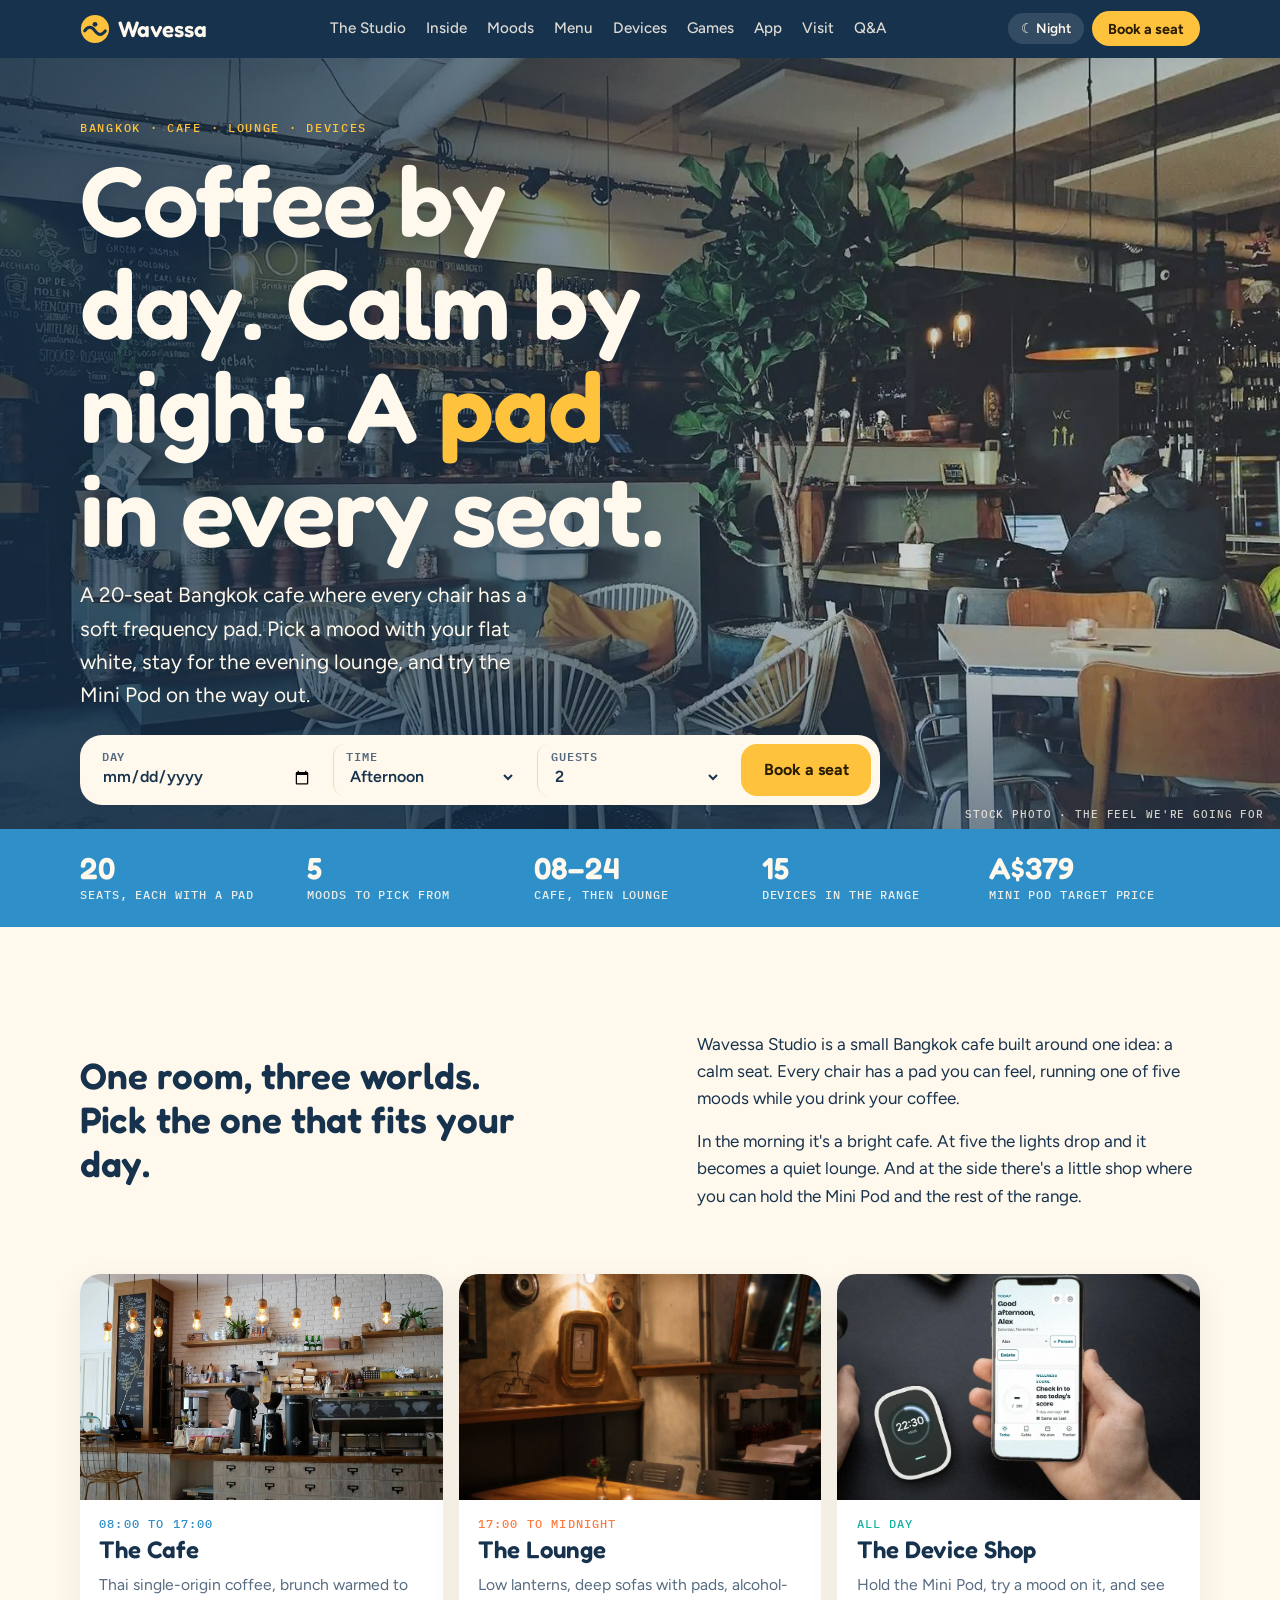
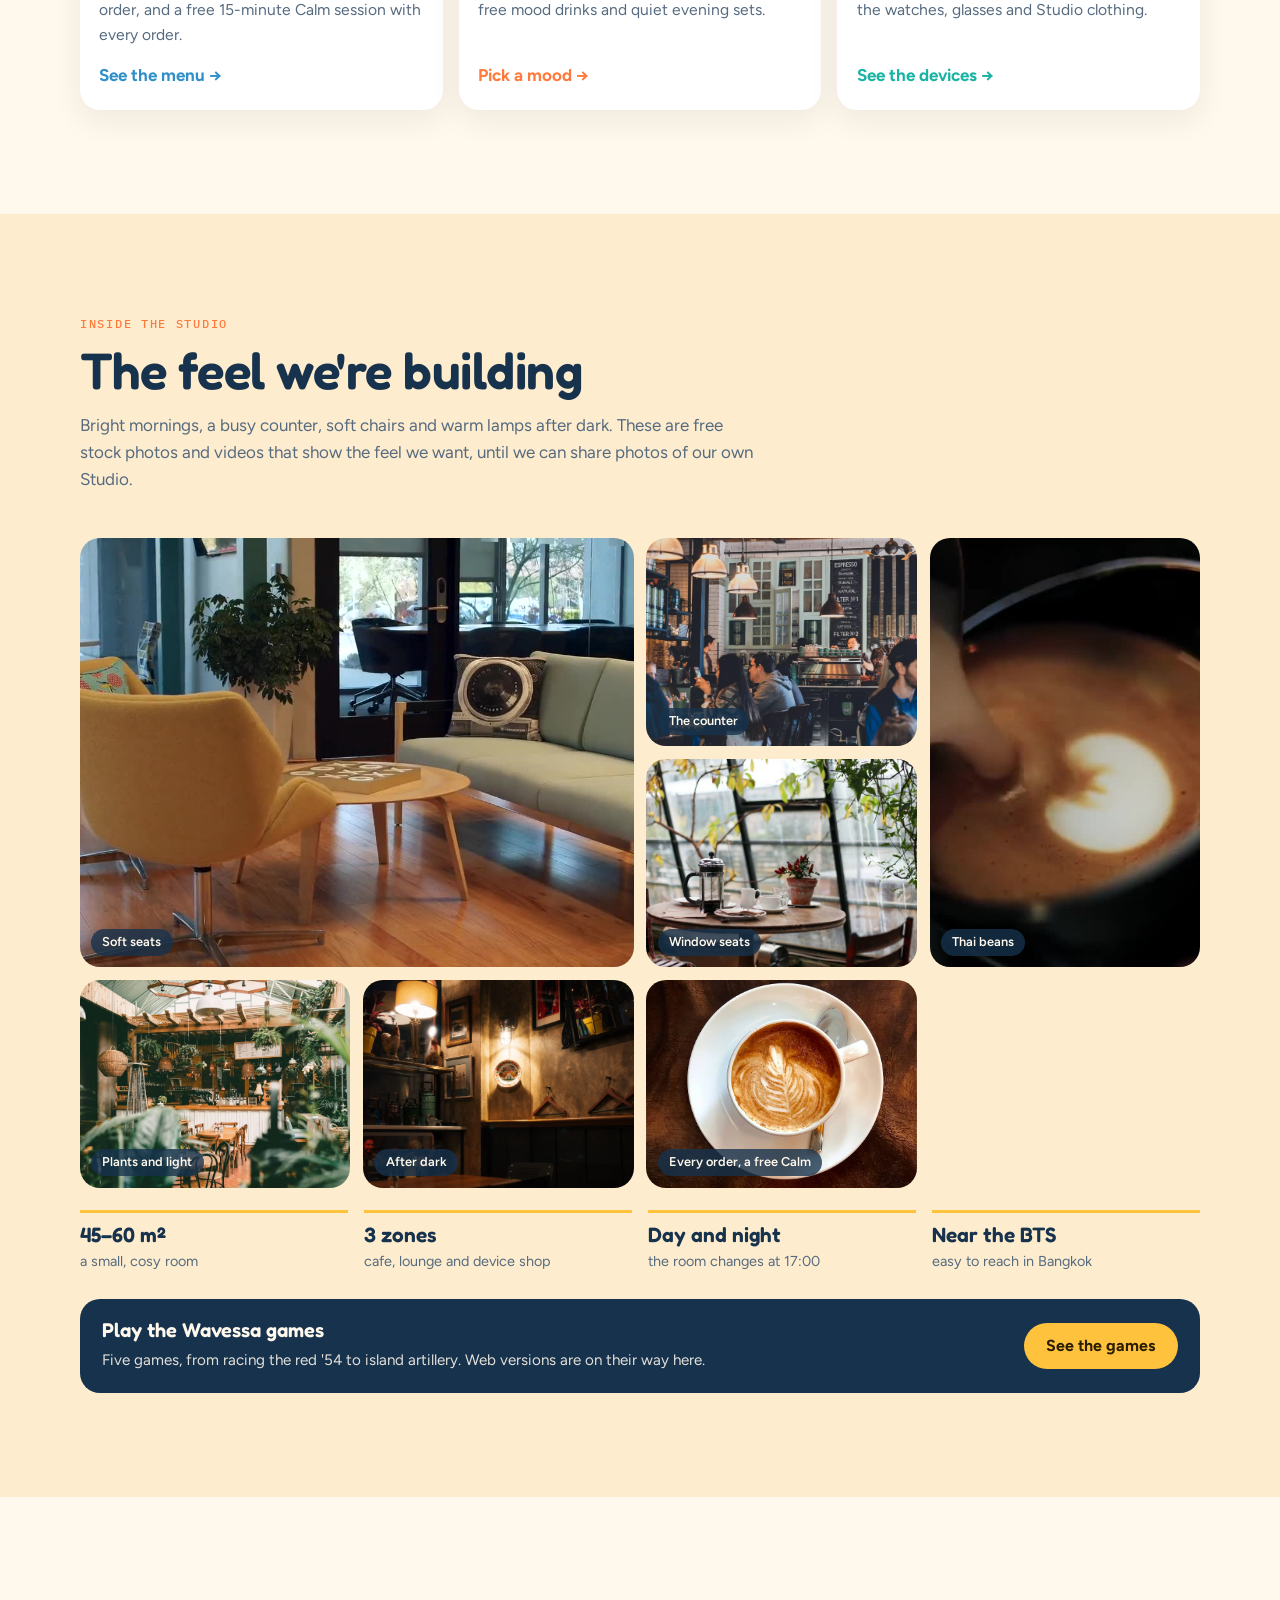
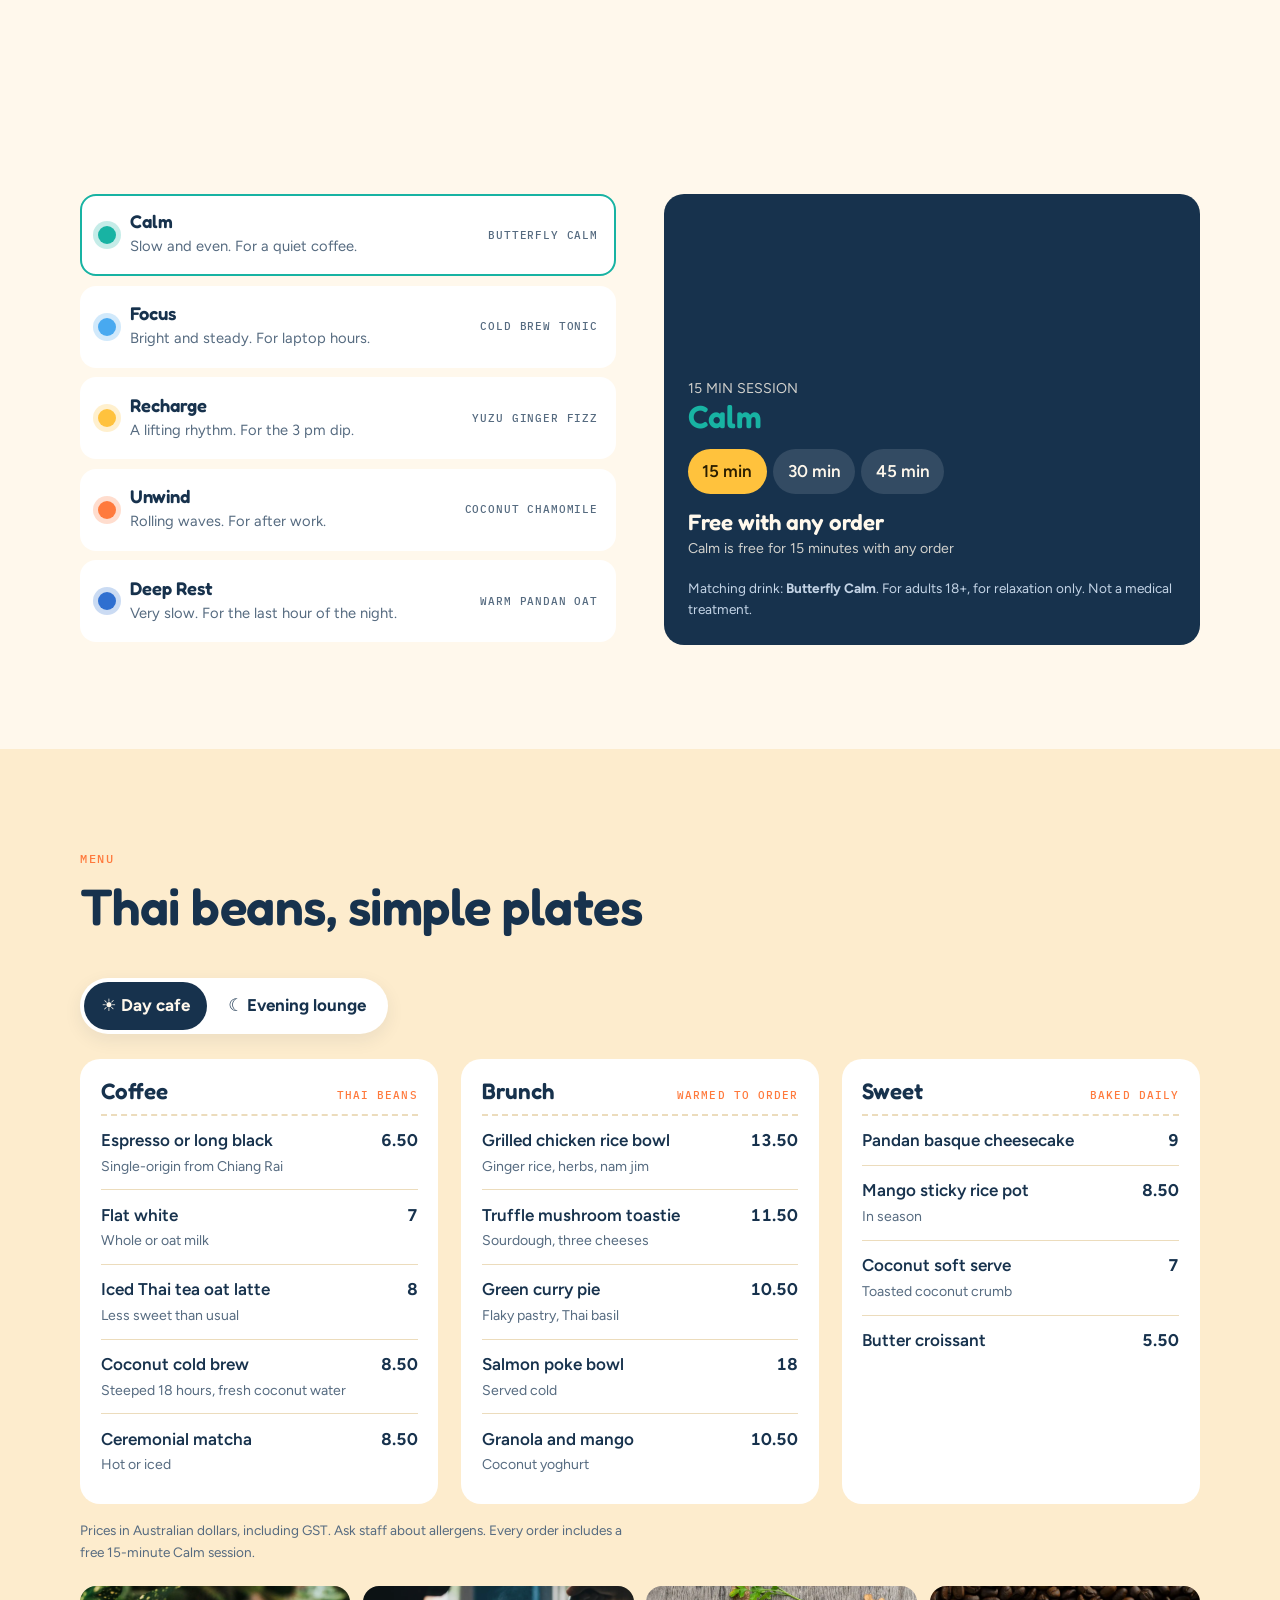
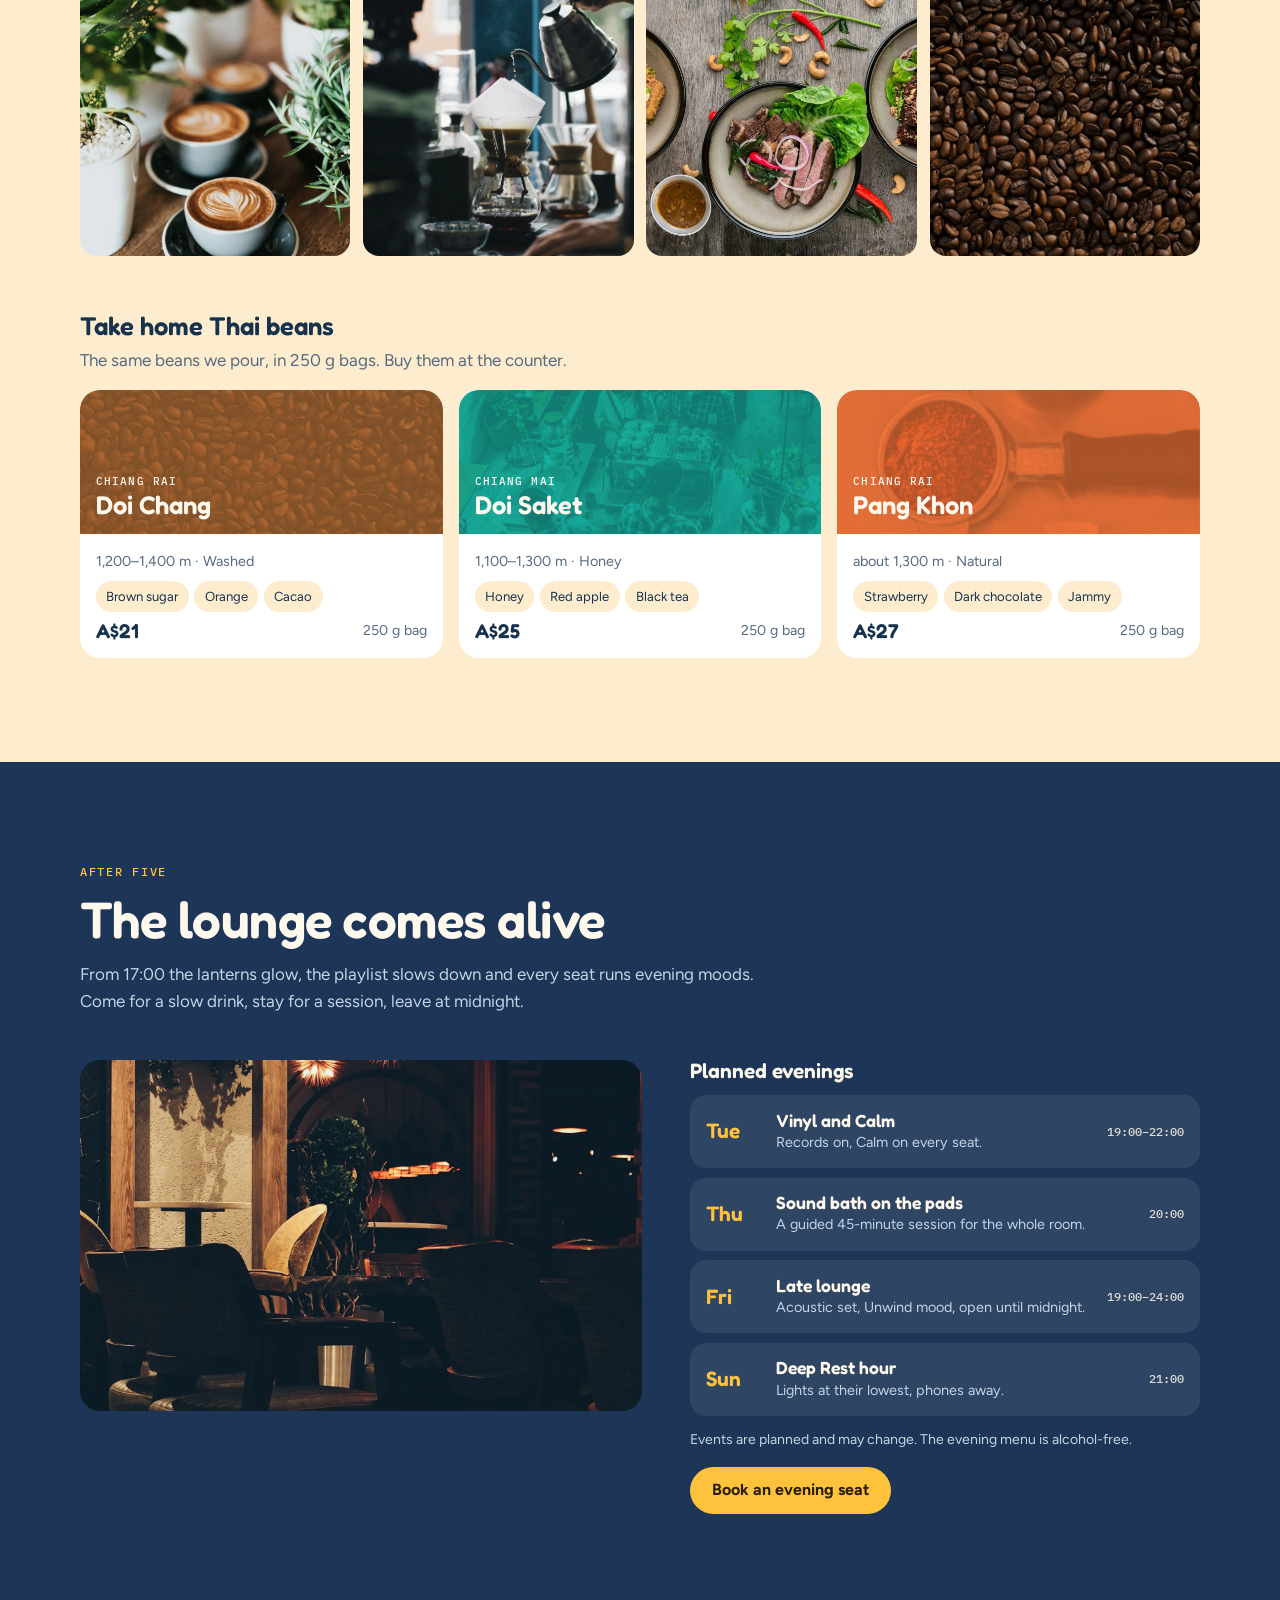
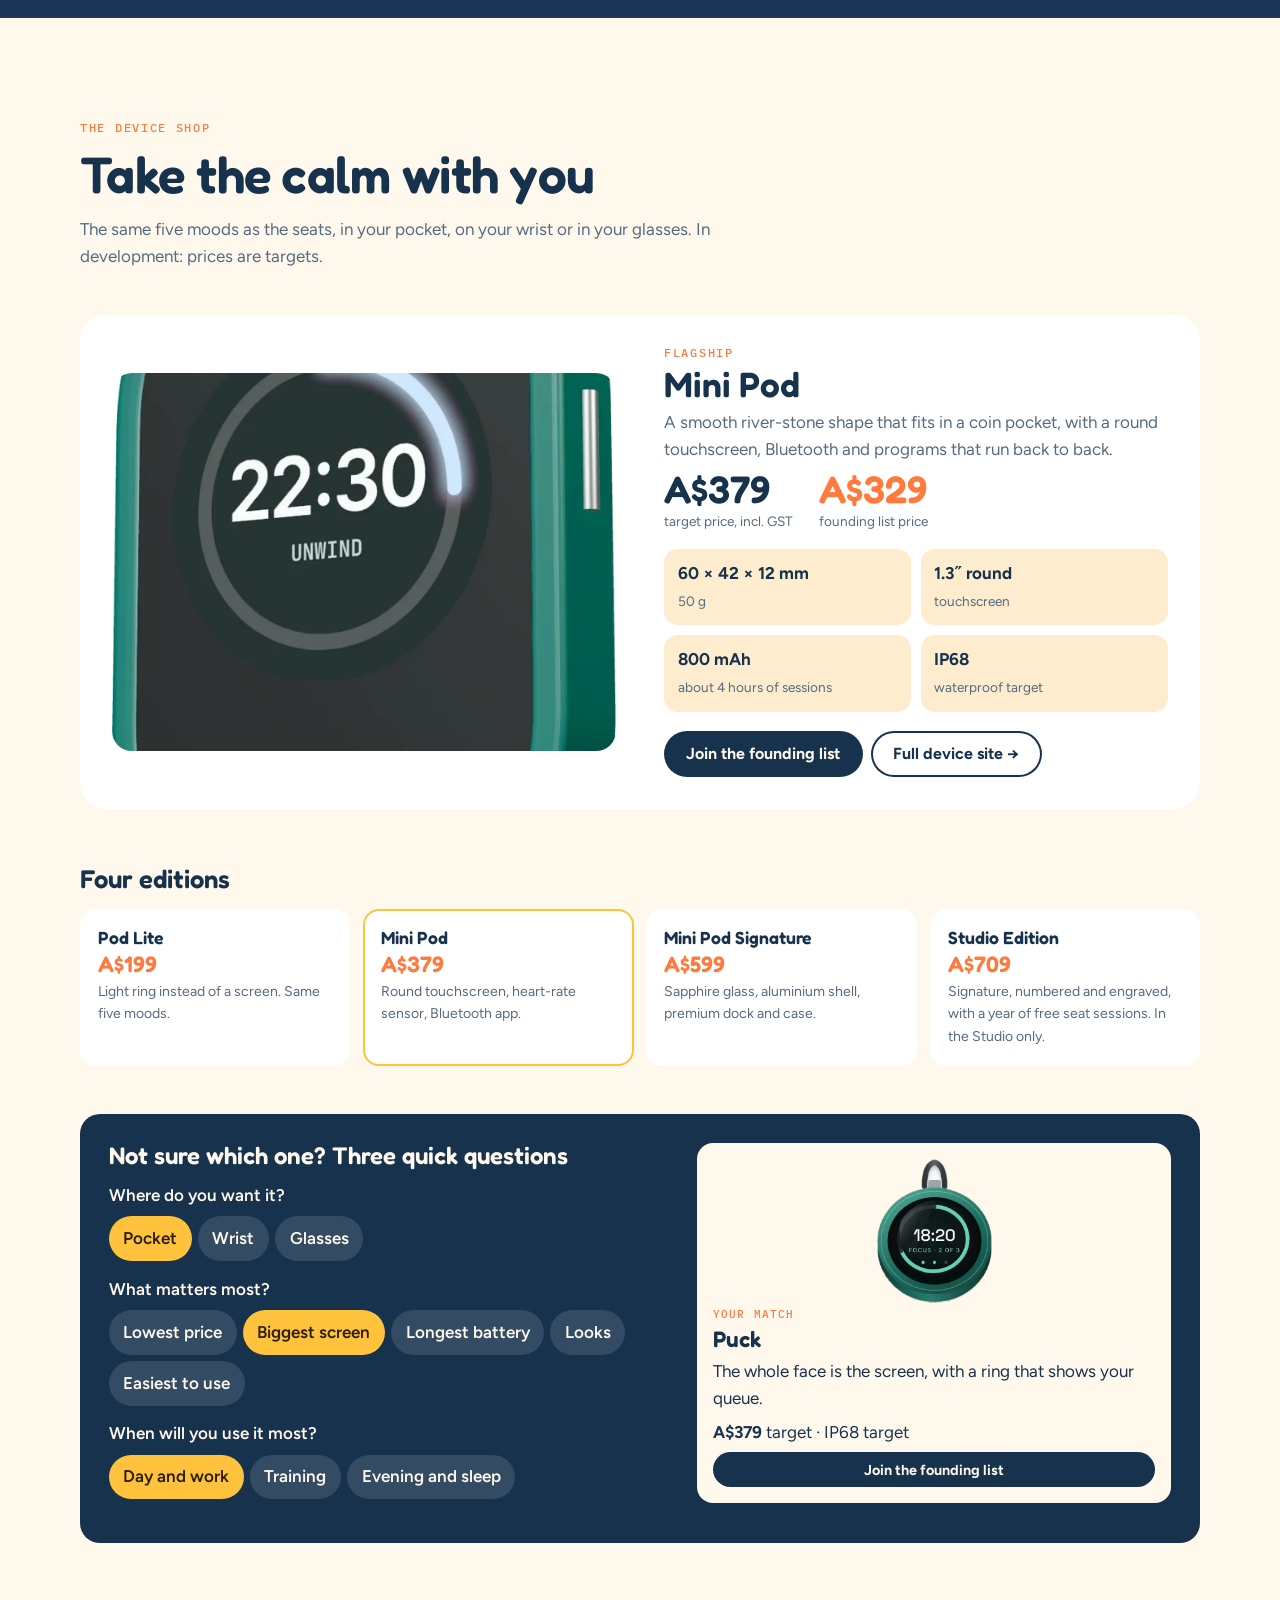
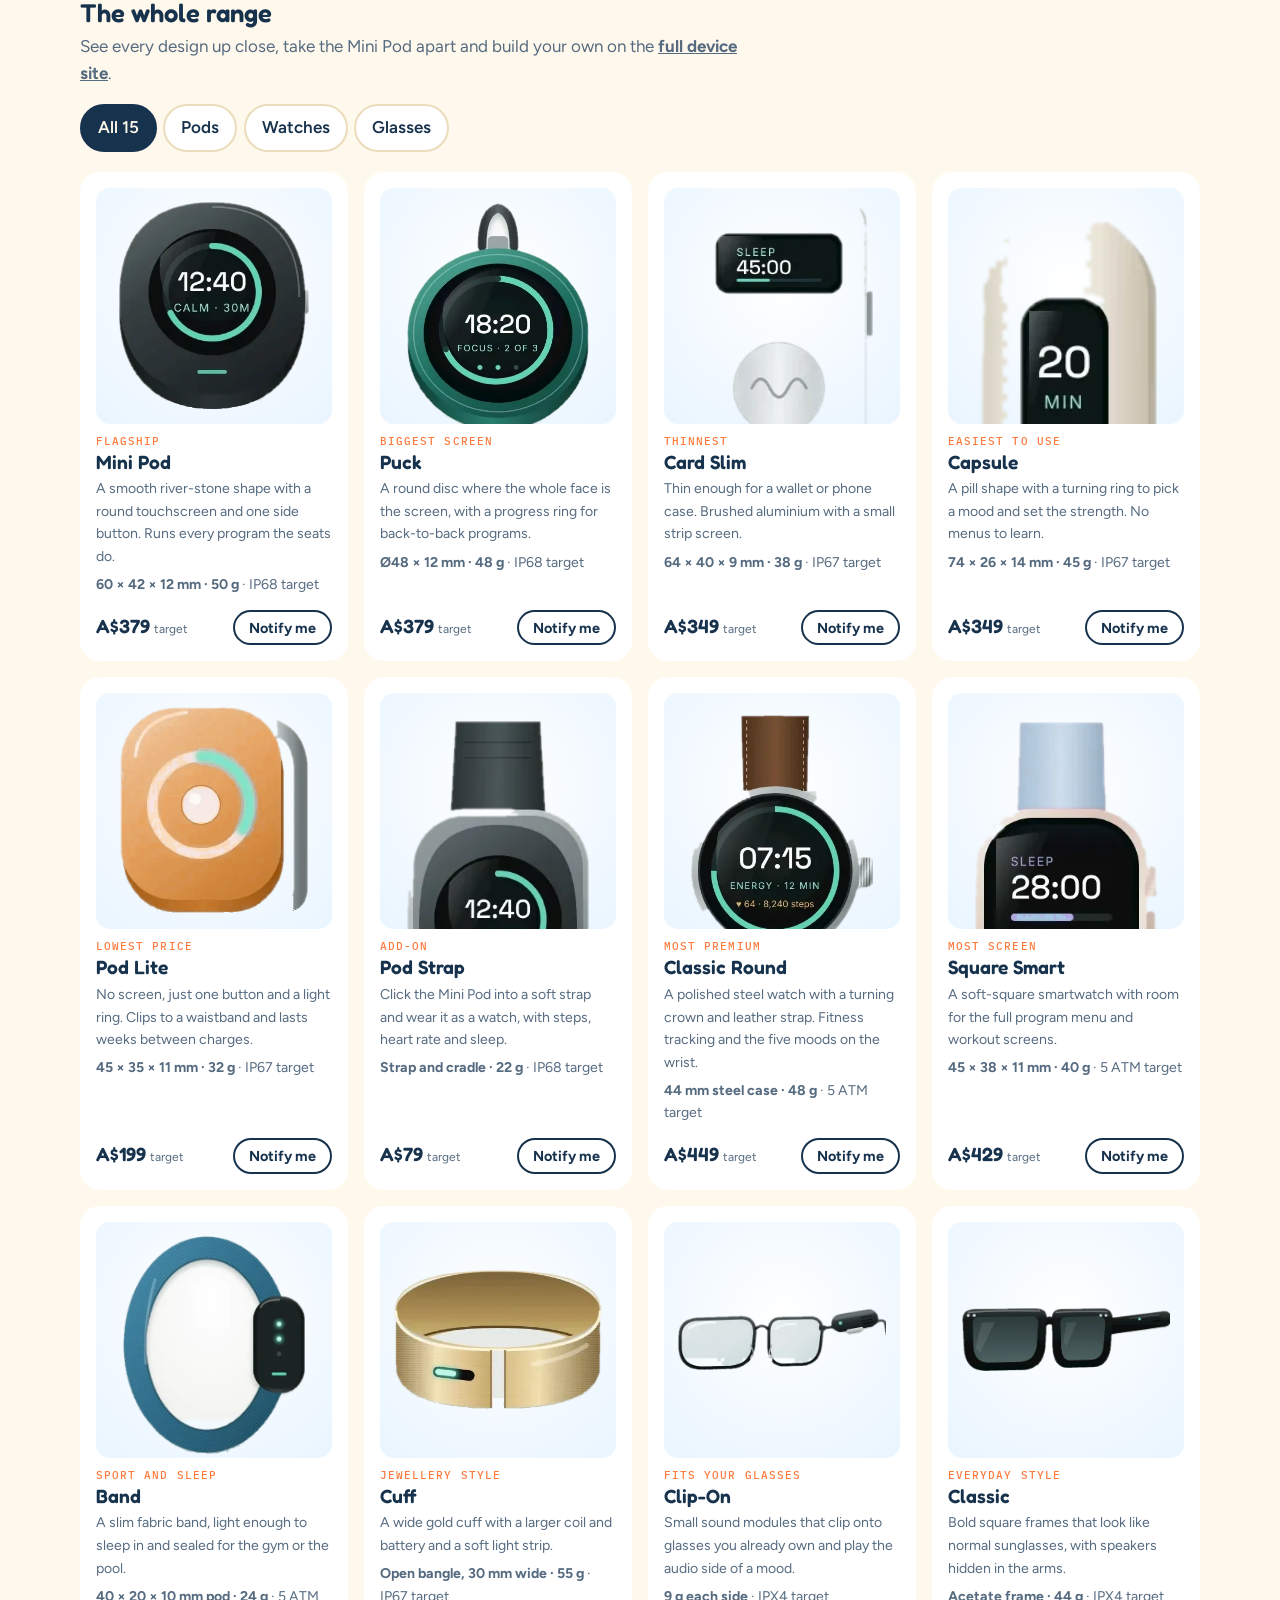
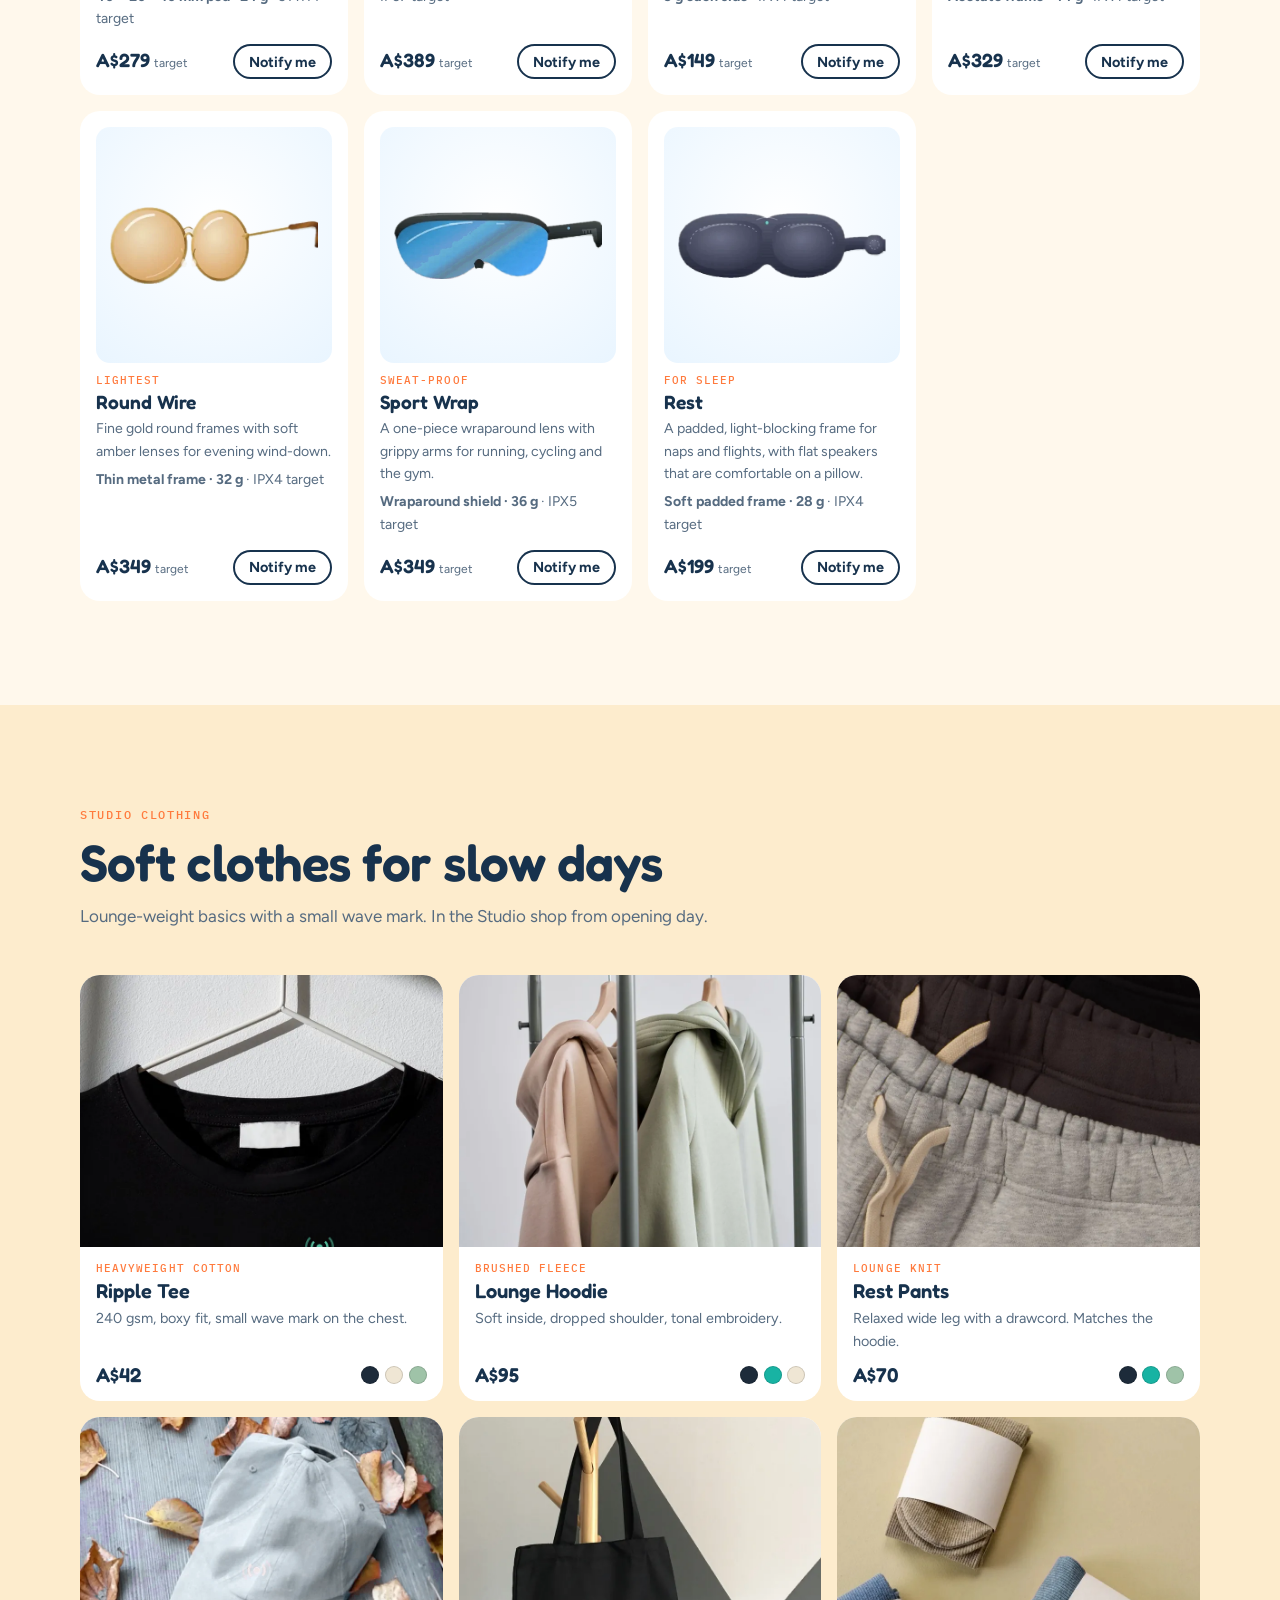
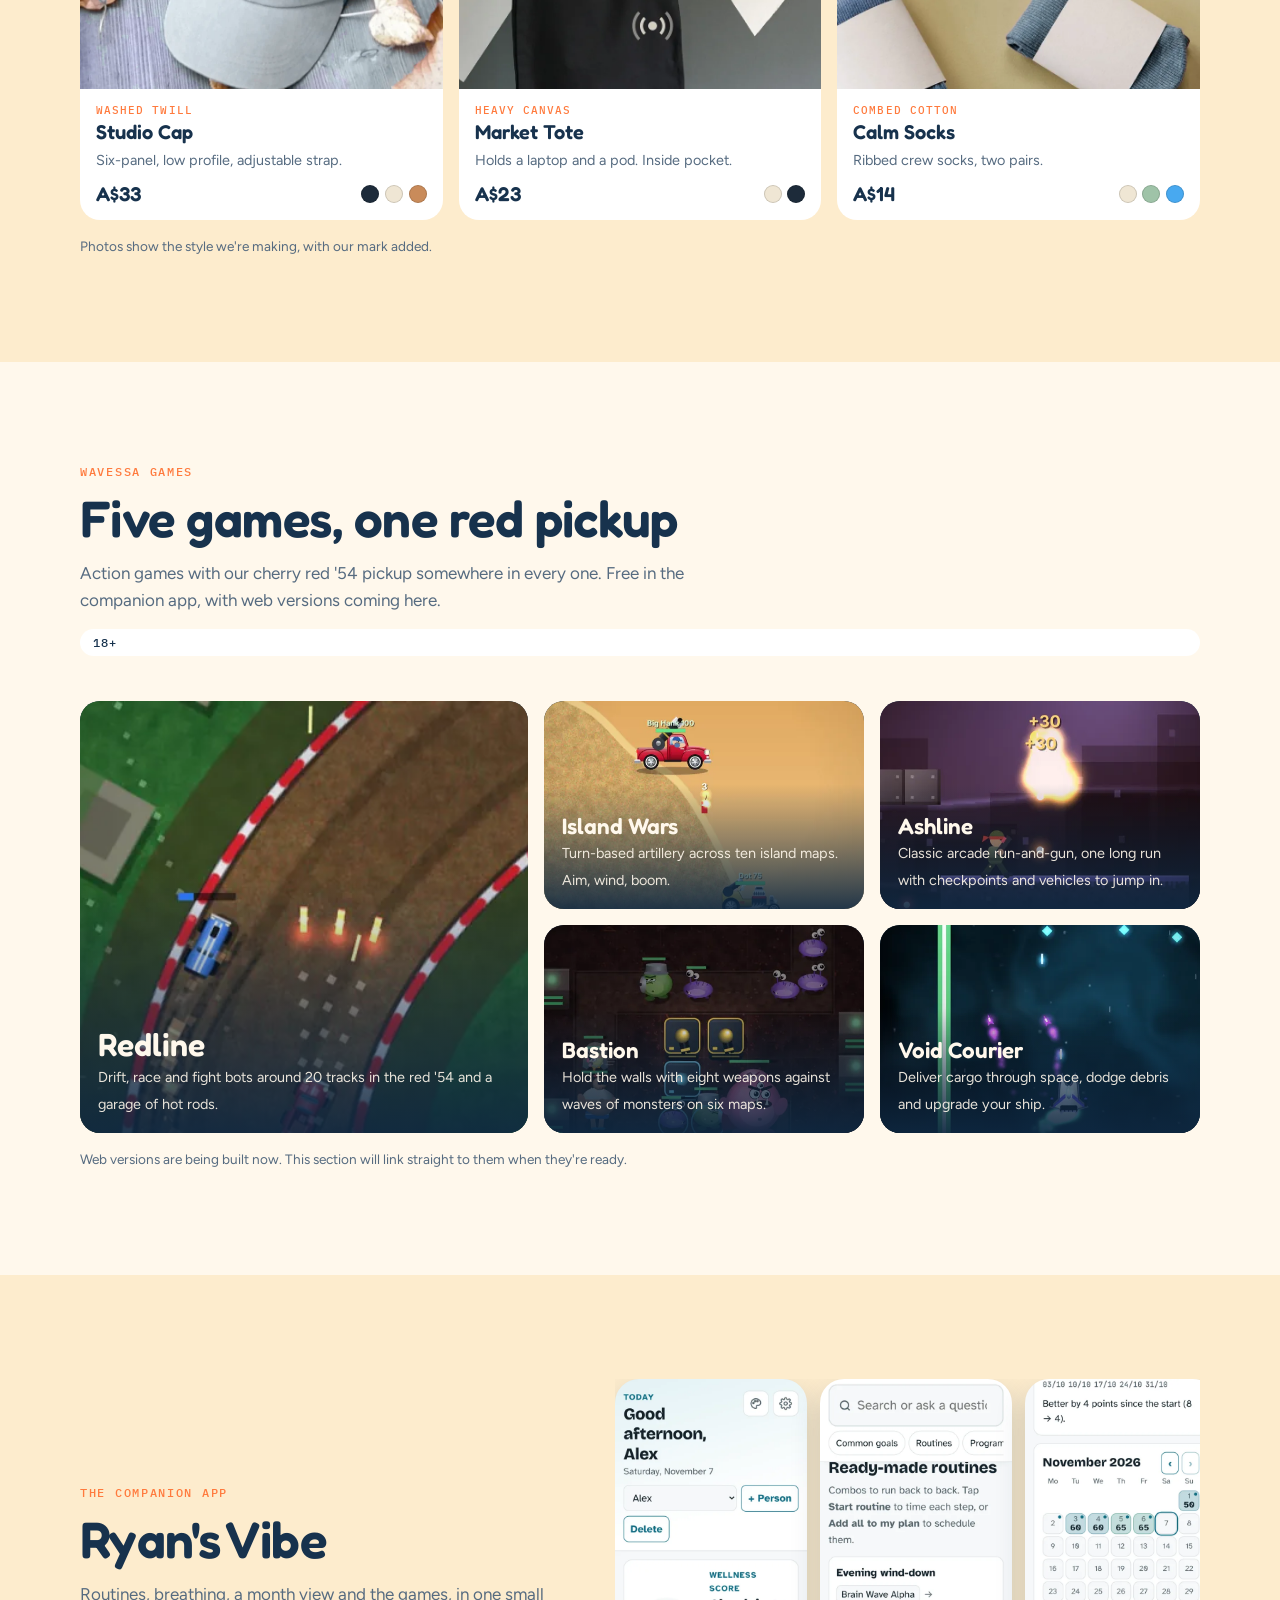
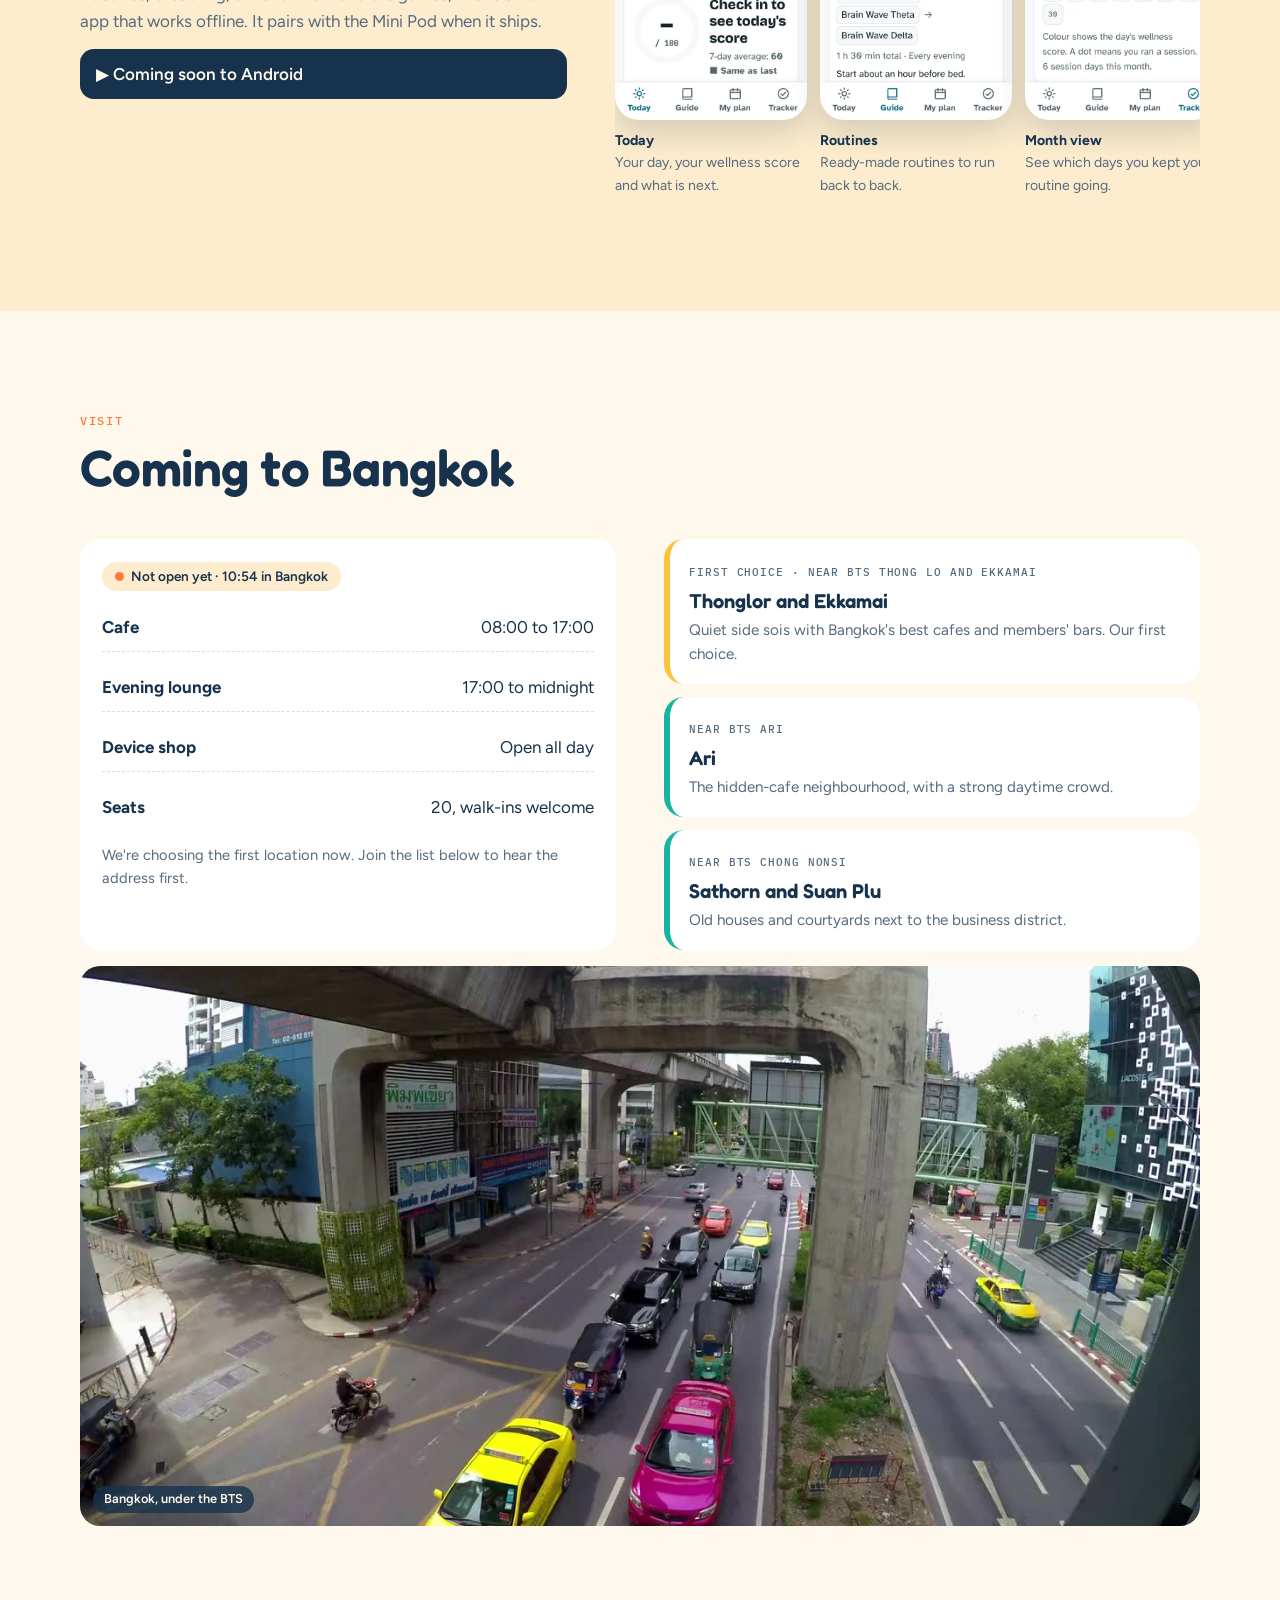
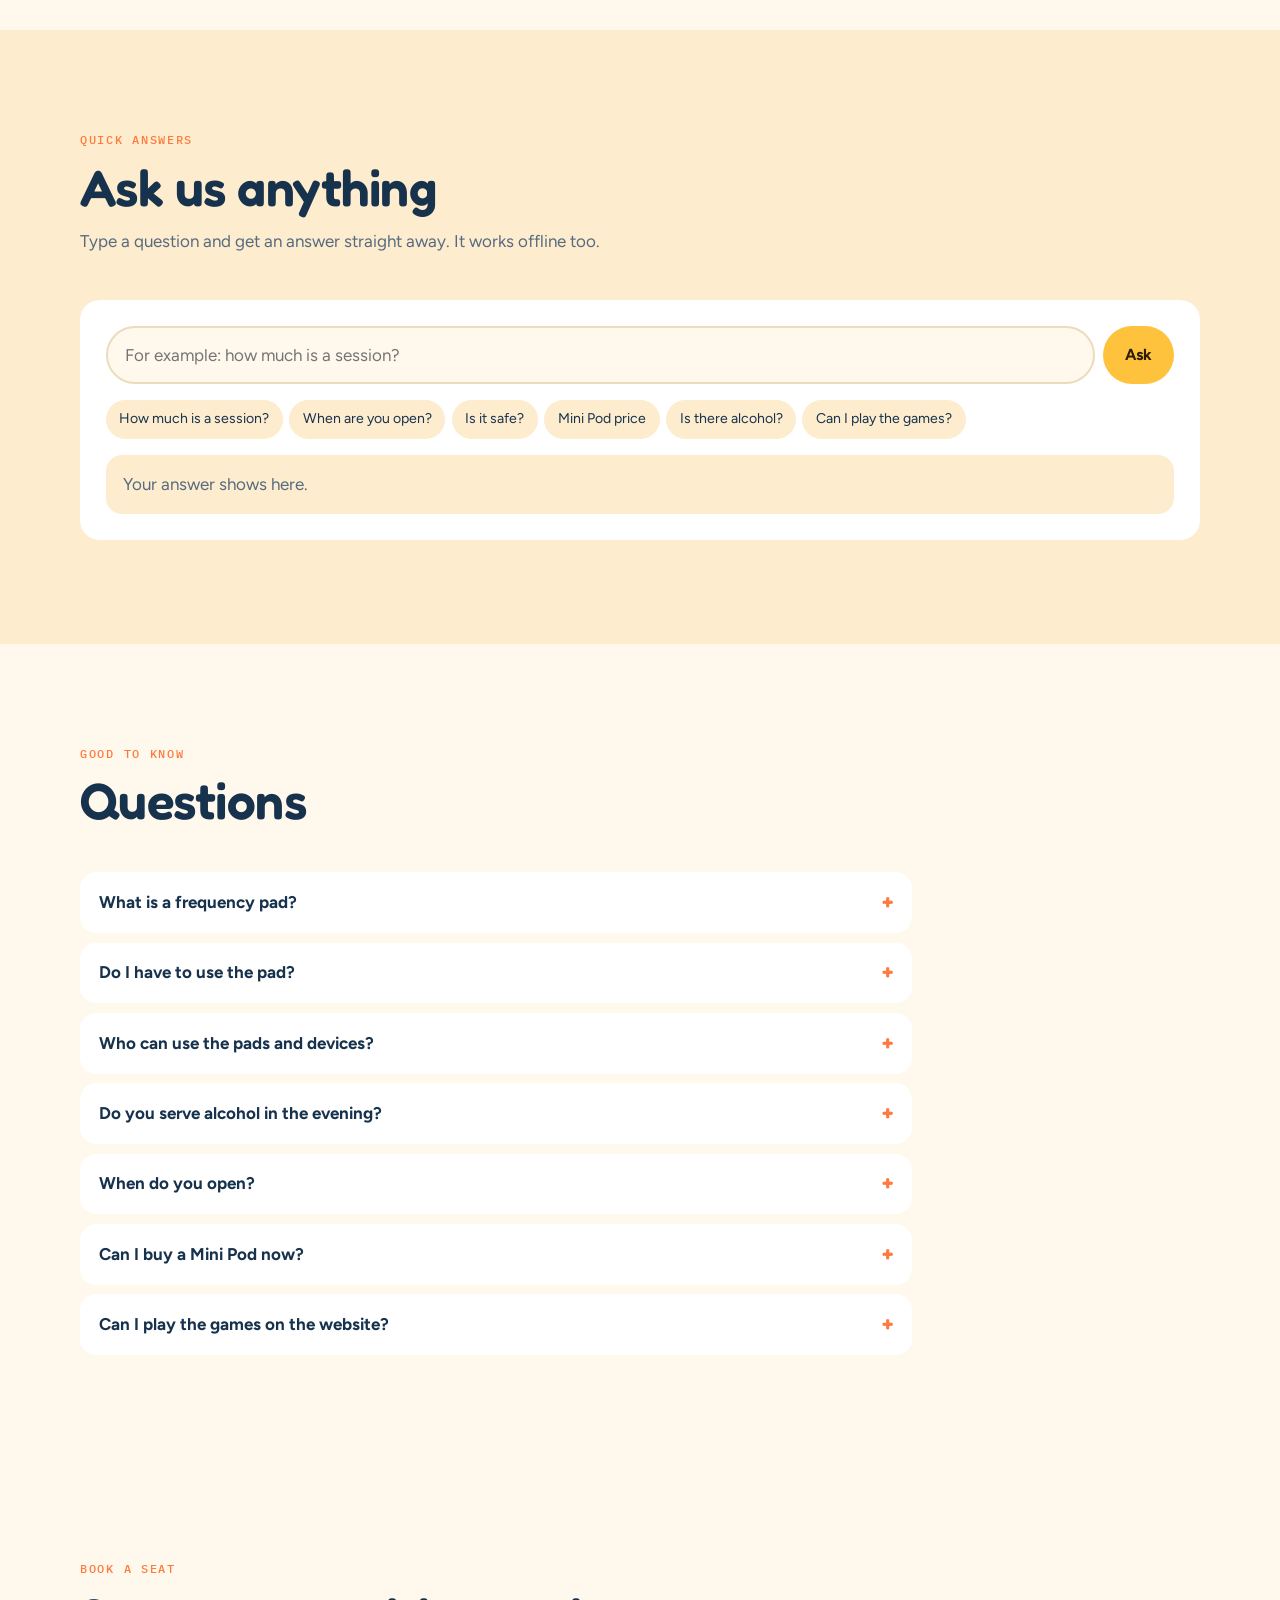
==== commit 9032d6ca: "Make v2 the main site, put the app waitlist live, email every sign-up - index.html now sends visitor" ====
--- a/v2/index.html
+++ b/v2/index.html
@@ -1 +1 @@
-<!doctype html><html lang="en-AU"><head><meta charset="utf-8"><meta name="viewport" content="width=device-width,initial-scale=1,viewport-fit=cover"><link rel="manifest" href="manifest.webmanifest"><meta name="theme-color" content="#17324d"><link rel="icon" href="icons/icon-192.png"><link rel="apple-touch-icon" href="icons/icon-180.png"><meta name="apple-mobile-web-app-capable" content="yes"><meta name="apple-mobile-web-app-title" content="Wavessa"><title>Wavessa Studio</title><meta name="description" content="A Bangkok cafe by day and a calm lounge by night, with a frequency pad in every seat and a shop for the Mini Pod and the Wavessa range."><meta property="og:title" content="Wavessa Studio, Bangkok"><meta property="og:description" content="Coffee by day, a calm lounge by night, and a pad in every seat."><meta property="og:image" content="https://zeus4127.github.io/wavessa/v2/img/hero.jpg"><meta property="og:url" content="https://zeus4127.github.io/wavessa/v2/"><meta name="twitter:card" content="summary_large_image"><link rel="preconnect" href="https://fonts.googleapis.com"><link rel="preconnect" href="https://fonts.gstatic.com" crossorigin><link rel="stylesheet" href="https://fonts.googleapis.com/css2?family=Fredoka:wght@500;600&family=Figtree:wght@400;500;600;700&family=IBM+Plex+Mono:wght@500&display=swap"><style>:root{--bg:#fff8ec;--surface:#fdeccd;--card:#ffffff;--ink:#17324d;--muted:#566b80;--line:#ecdcbc;--navy:#17324d;--on-navy:#fff8ec;--sun:#ffc23d;--sun-ink:#2a1d00;--sea:#2f8fc9;--teal:#18b3a3;--orange:#ff7a3d;--ok:#1d8a5a;--f-display:"Fredoka","Trebuchet MS",system-ui,sans-serif;--f-body:"Figtree","Segoe UI",system-ui,sans-serif;--f-mono:"IBM Plex Mono",ui-monospace,Menlo,monospace;--wrap:72rem;--r:20px}:root[data-theme=night]{--bg:#1d3557;--surface:#24406a;--card:#2b4a78;--ink:#fff8ec;--muted:#c4d4e6;--line:#3a5a8a;--navy:#12253f;--sea:#7cc8ff;--ok:#8fe0b4;color-scheme:dark}*{box-sizing:border-box}[hidden]{display:none!important}html{scroll-behavior:smooth;scroll-padding-top:4.5rem}@media (prefers-reduced-motion:reduce){html{scroll-behavior:auto}}body{margin:0;background:var(--bg);color:var(--ink);font:400 1.0625rem/1.6 var(--f-body);transition:background .5s,color .5s}img{max-width:100%;display:block}.wrap{max-width:var(--wrap);margin:0 auto;padding-left:max(16px,env(safe-area-inset-left,0px));padding-right:max(16px,env(safe-area-inset-right,0px))}h1,h2,h3{margin:0;text-wrap:balance}h1,h2{font-family:var(--f-display);font-weight:600;letter-spacing:-.01em;line-height:1.04}h2{font-size:clamp(2rem, 5vw, 3.2rem)}h3{font:700 1.2rem/1.25 var(--f-body)}p{margin:0;max-width:62ch}a{color:inherit}button,input,select,textarea{font:inherit;color:inherit}:focus-visible{outline:3px solid var(--sun);outline-offset:2px;border-radius:6px}.eyebrow{font:500 .76rem/1 var(--f-mono);letter-spacing:.14em;text-transform:uppercase;color:var(--orange)}.muted{color:var(--muted)}section{padding-block:clamp(3.5rem,9vw,6.5rem)}.head{display:flex;flex-direction:column;gap:.9rem;margin-bottom:clamp(1.8rem,4vw,2.8rem)}.band{background:var(--surface);transition:background .5s}.btn{display:inline-flex;align-items:center;justify-content:center;gap:.5rem;font:700 1rem/1 var(--f-body);padding:.95rem 1.4rem;border-radius:999px;border:0;background:var(--sun);color:var(--sun-ink);text-decoration:none;cursor:pointer;white-space:nowrap;transition:transform .15s,filter .15s}.btn:hover{filter:brightness(1.05);transform:translateY(-1px)}.btn.dark{background:var(--navy);color:var(--on-navy)}.btn.line{background:0 0;color:var(--ink);box-shadow:inset 0 0 0 2px var(--ink)}.btn.sm{padding:.65rem 1rem;font-size:.9rem}.reveal{transition:opacity .7s,transform .7s}.reveal.pre{opacity:0;transform:translateY(24px)}body::before{content:"";position:fixed;inset:0 0 auto;height:env(safe-area-inset-top,0);z-index:30;background:var(--navy)}header.top{position:sticky;top:env(safe-area-inset-top,0);z-index:20;color:#fff8ec;background:#17324d}header.top .wrap{display:flex;align-items:center;justify-content:space-between;gap:1rem;padding-block:.7rem}.brand{font:600 1.4rem/1 var(--f-display);text-decoration:none;display:flex;align-items:center;gap:.5rem}.brand svg{width:30px;height:30px;flex:none}nav.links{display:flex;gap:1.25rem;font:500 .95rem/1 var(--f-body)}nav.links a{text-decoration:none;opacity:.85}nav.links a:hover{opacity:1;color:var(--sun)}.hright{display:flex;gap:.5rem;align-items:center}.tbtn{border:0;background:rgba(255,255,255,.12);color:#fff8ec;border-radius:999px;padding:.55rem .8rem;font:600 .85rem/1 var(--f-body);cursor:pointer;white-space:nowrap}.tbtn:hover{background:rgba(255,255,255,.22)}@media (max-width:1020px){nav.links{display:none}}@media (max-width:420px){.brand span{display:none}}.hero{position:relative;color:#fff8ec;background:#7cc8ff;min-height:clamp(36rem,82vh,50rem);overflow:hidden;isolation:isolate;display:flex;flex-direction:column}.hero .bg{position:absolute;inset:0;z-index:-2;background:#7cc8ff url("img/hero.jpg") center 55%/cover no-repeat;transition:opacity .6s}.hero .bg.n{background-image:url("img/hero-night.jpg");opacity:0}:root[data-theme=night] .hero .bg.n{opacity:1}@media (max-width:700px){.hero .bg{background-image:url("img/hero-small.jpg");background-position:50% 70%}.hero .bg.n{background-image:url("img/hero-night-small.jpg")}}.hero .shade{position:absolute;inset:0;z-index:-1;background:linear-gradient(100deg,rgba(14,40,66,.78) 0,rgba(14,40,66,.42) 45%,rgba(14,40,66,0) 75%),linear-gradient(0deg,rgba(14,40,66,.5) 0,rgba(14,40,66,0) 35%)}.hero .credit{position:absolute;right:max(16px,env(safe-area-inset-right,0px));bottom:.6rem;font:500 .68rem/1 var(--f-mono);letter-spacing:.08em;text-transform:uppercase;opacity:.8}@media (max-width:720px){.hero .credit{display:none}}@media (max-width:700px){.hero .shade{background:linear-gradient(180deg,rgba(14,40,66,.82) 0,rgba(14,40,66,.62) 55%,rgba(14,40,66,.3) 100%)}}.hero .wrap{flex:1 0 auto;width:100%;display:flex;flex-direction:column;justify-content:space-between;gap:1.5rem;padding-block:clamp(2rem,6vw,4rem) 1.5rem}.hero h1{font-size:clamp(2.8rem, 8vw, 6.2rem);max-width:12ch;text-shadow:0 3px 24px rgba(14,40,66,.35)}.hero h1 em{font-style:normal;color:var(--sun)}.hero .lede{margin-top:1.1rem;font-size:clamp(1.05rem, 2vw, 1.3rem);max-width:36ch}form.quick{display:grid;grid-template-columns:1.2fr 1fr 1fr auto;gap:.5rem;background:#fff8ec;color:#17324d;border-radius:22px;padding:.55rem;box-shadow:0 18px 50px rgba(14,40,66,.3);max-width:50rem}form.quick label{display:flex;flex-direction:column;gap:.15rem;padding:.35rem .8rem;border-radius:12px;font:600 .72rem/1.1 var(--f-mono);letter-spacing:.08em;text-transform:uppercase;color:#566b80;min-width:0}form.quick label+label{border-left:1px solid #ecdcbc}form.quick input,form.quick select{border:0;background:0 0;font:600 1rem/1.3 var(--f-body);color:#17324d;padding:.1rem 0;width:100%;min-width:0;color-scheme:light}form.quick .btn{border-radius:16px}@media (max-width:720px){form.quick{grid-template-columns:1fr 1fr}form.quick label+label{border-left:0}form.quick label:first-child{grid-column:1/-1}form.quick .btn{grid-column:1/-1}}.facts{background:var(--sea);color:#fff8ec}:root[data-theme=night] .facts{background:#12253f}.facts .wrap{display:grid;grid-template-columns:repeat(5,1fr);gap:1rem;padding-block:1.5rem}.facts div{display:flex;flex-direction:column;gap:.25rem}.facts b{font:600 1.9rem/1 var(--f-display);font-variant-numeric:tabular-nums}.facts small{font:500 .72rem/1.3 var(--f-mono);letter-spacing:.08em;text-transform:uppercase;opacity:.9}@media (max-width:760px){.facts .wrap{grid-template-columns:repeat(2,1fr);row-gap:1.3rem}.facts div:last-child{grid-column:1/-1}}.intro{display:grid;grid-template-columns:1.1fr 1fr;gap:clamp(2rem,5vw,4rem);align-items:center}.intro .big{font:600 clamp(1.6rem, 3.2vw, 2.3rem)/1.2 var(--f-display);max-width:22ch}.intro .text{display:flex;flex-direction:column;gap:1rem}@media (max-width:820px){.intro{grid-template-columns:1fr}}.worlds{display:grid;grid-template-columns:repeat(3,1fr);gap:1rem;margin-top:clamp(2.5rem,6vw,4rem)}.world{background:var(--card);border-radius:var(--r);overflow:hidden;display:flex;flex-direction:column;box-shadow:0 10px 30px rgba(23,50,77,.08)}.world img{aspect-ratio:16/10;object-fit:cover;width:100%;background:#7cc8ff}.world .body{padding:1.1rem 1.2rem 1.3rem;display:flex;flex-direction:column;gap:.5rem;flex:1}.world .when{font:500 .72rem/1 var(--f-mono);letter-spacing:.1em;text-transform:uppercase;color:var(--wc)}.world h3{font:600 1.5rem/1.1 var(--f-display)}.world p{color:var(--muted);font-size:.98rem}.world a{margin-top:auto;padding-top:.4rem;font-weight:700;color:var(--wc);text-decoration:none}@media (max-width:860px){.worlds{grid-template-columns:1fr}}.gal{display:grid;grid-template-columns:repeat(4,1fr);grid-auto-rows:13rem;gap:.8rem}.gal figure{margin:0;position:relative;border-radius:var(--r);overflow:hidden;background:#24406a}.gal img,.gal video{width:100%;height:100%;object-fit:cover;display:block}.gal .big{grid-column:span 2;grid-row:span 2}.gal .tall{grid-row:span 2}.gal figcaption{position:absolute;left:.7rem;bottom:.7rem;background:rgba(23,50,77,.78);color:#fff8ec;font:600 .8rem/1 var(--f-body);padding:.45rem .7rem;border-radius:999px}@media (max-width:860px){.gal{grid-template-columns:1fr 1fr;grid-auto-rows:10rem}}.m3d-facts{display:grid;grid-template-columns:repeat(4,1fr);gap:1rem;margin-top:1.4rem}.m3d-facts div{display:flex;flex-direction:column;gap:.2rem;border-top:3px solid var(--sun);padding-top:.7rem}.m3d-facts b{font:600 1.3rem/1.1 var(--f-display)}.m3d-facts span{color:var(--muted);font-size:.9rem}@media (max-width:760px){.m3d-facts{grid-template-columns:1fr 1fr}}.street{margin-top:1rem;border-radius:var(--r);overflow:hidden;position:relative;aspect-ratio:16/8;background:#24406a}.street video{width:100%;height:100%;object-fit:cover;display:block}.street span{position:absolute;left:.8rem;bottom:.8rem;background:rgba(23,50,77,.78);color:#fff8ec;font:600 .8rem/1 var(--f-body);padding:.45rem .7rem;border-radius:999px}.game-card{margin-top:1.6rem;display:flex;gap:1.2rem;align-items:center;justify-content:space-between;background:var(--navy);color:#fff8ec;border-radius:var(--r);padding:1.2rem 1.4rem}.game-card b{display:block;font:600 1.25rem/1.2 var(--f-display);margin-bottom:.25rem}.game-card span{opacity:.88;font-size:.95rem}@media (max-width:640px){.game-card{flex-direction:column;align-items:flex-start}}.moods{display:grid;grid-template-columns:1fr 1fr;gap:clamp(1.5rem,4vw,3rem);align-items:start}.mlist{display:flex;flex-direction:column;gap:.6rem}.mood{display:grid;grid-template-columns:auto 1fr auto;gap:.9rem;align-items:center;text-align:left;background:var(--card);border:2px solid transparent;border-radius:16px;padding:.9rem 1rem;cursor:pointer}.mood i{width:18px;height:18px;border-radius:50%;background:var(--c);box-shadow:0 0 0 5px color-mix(in srgb,var(--c) 25%,transparent)}.mood b{display:block;font:600 1.15rem/1.2 var(--f-display)}.mood span{color:var(--muted);font-size:.92rem}.mood em{font:500 .66rem/1.2 var(--f-mono);letter-spacing:.08em;text-transform:uppercase;font-style:normal;color:var(--muted);text-align:right;max-width:9rem}.mood[aria-pressed=true]{border-color:var(--c)}.seat{background:var(--navy);color:#fff8ec;border-radius:var(--r);padding:1.5rem;display:flex;flex-direction:column;gap:1rem;position:sticky;top:5.5rem}.seat canvas{width:100%;height:140px;display:block}.seat .now{font:600 2rem/1 var(--f-display);color:var(--mc,#18b3a3)}.lens{display:flex;gap:.4rem;flex-wrap:wrap}.lens button{border:0;background:rgba(255,255,255,.12);color:#fff8ec;border-radius:999px;padding:.55rem .9rem;font-weight:600;cursor:pointer}.lens button[aria-pressed=true]{background:var(--sun);color:var(--sun-ink)}.seat .price{font:600 1.4rem/1.1 var(--f-display)}.seat small{opacity:.8}.note{font-size:.85rem;color:var(--muted);margin-top:1rem}.seat .note{color:#c4d4e6;margin:0}@media (max-width:860px){.moods{grid-template-columns:1fr}.seat{position:static}.mood em{display:none}}.tabs{display:inline-flex;background:var(--card);border-radius:999px;padding:.25rem;gap:.2rem;box-shadow:0 6px 18px rgba(23,50,77,.08)}.tabs button{border:0;background:0 0;border-radius:999px;padding:.65rem 1.1rem;font-weight:700;cursor:pointer}.tabs button[aria-selected=true]{background:var(--navy);color:#fff8ec}:root[data-theme=night] .tabs button[aria-selected=true]{background:var(--sun);color:var(--sun-ink)}.menu-grid{display:grid;grid-template-columns:repeat(3,1fr);gap:1.4rem;margin-top:1.6rem}.menu-col{background:var(--card);border-radius:var(--r);padding:1.3rem 1.3rem 1rem}.menu-col h3{font:600 1.4rem/1 var(--f-display);display:flex;justify-content:space-between;align-items:baseline;gap:.5rem;padding-bottom:.7rem;border-bottom:2px dashed var(--line)}.menu-col h3 small{font:500 .68rem/1 var(--f-mono);letter-spacing:.1em;text-transform:uppercase;color:var(--orange)}.menu-col ul{list-style:none;margin:0;padding:0}.menu-col li{display:grid;grid-template-columns:1fr auto;gap:.1rem 1rem;padding:.7rem 0;border-bottom:1px solid var(--line)}.menu-col li:last-child{border-bottom:0}.menu-col li b{font-weight:600}.menu-col li em{font-style:normal;font-weight:700;font-variant-numeric:tabular-nums}.menu-col li span{grid-column:1/-1;color:var(--muted);font-size:.88rem}.menu-photos{display:grid;grid-template-columns:repeat(4,1fr);gap:.8rem;margin-top:1.4rem}.menu-photos img{border-radius:16px;aspect-ratio:1;object-fit:cover;width:100%}@media (max-width:900px){.menu-grid{grid-template-columns:1fr}.menu-photos{grid-template-columns:repeat(2,1fr)}}.pod{display:grid;grid-template-columns:1fr 1fr;gap:clamp(1.5rem,4vw,3rem);align-items:center;background:var(--card);border-radius:calc(var(--r) + 6px);padding:clamp(1.2rem,3vw,2rem)}.pod img{border-radius:var(--r);width:100%;aspect-ratio:4/3;object-fit:cover}.pod .price-row{display:flex;gap:1.6rem;flex-wrap:wrap;align-items:baseline;margin:.4rem 0 .2rem}.pod .price-row b{font:600 2.4rem/1 var(--f-display)}.pod .price-row small{display:block;color:var(--muted);font-size:.85rem}.specs{display:grid;grid-template-columns:1fr 1fr;gap:.6rem;margin:1rem 0 1.2rem}.specs div{background:var(--surface);border-radius:14px;padding:.7rem .85rem}.specs b{display:block;font-weight:700}.specs span{color:var(--muted);font-size:.85rem}@media (max-width:860px){.pod{grid-template-columns:1fr}}.filters{display:flex;gap:.4rem;flex-wrap:wrap;margin:2.2rem 0 1.2rem}.filters button{border:2px solid var(--line);background:var(--card);border-radius:999px;padding:.55rem 1rem;font-weight:600;cursor:pointer}.filters button[aria-pressed=true]{background:var(--navy);color:#fff8ec;border-color:var(--navy)}.range{display:grid;grid-template-columns:repeat(auto-fill,minmax(13.5rem,1fr));gap:1rem}.dev{background:var(--card);border-radius:var(--r);padding:1rem;display:flex;flex-direction:column;gap:.35rem}.dev .pic{aspect-ratio:1;border-radius:14px;background:radial-gradient(circle at 50% 40%,#fff,#e9f5ff);display:grid;place-items:center;overflow:hidden}:root[data-theme=night] .dev .pic{background:radial-gradient(circle at 50% 40%,#3b5f92,#24406a)}.dev .pic img{width:88%;height:88%;object-fit:contain}.dev .tag{font:500 .66rem/1 var(--f-mono);letter-spacing:.1em;text-transform:uppercase;color:var(--orange);margin-top:.4rem}.dev h3{font:600 1.2rem/1.1 var(--f-display)}.dev p{font-size:.88rem;color:var(--muted)}.dev .foot{display:flex;justify-content:space-between;align-items:center;margin-top:auto;padding-top:.5rem}.dev .foot b{font:600 1.2rem/1 var(--f-display)}.dev .foot small{color:var(--muted);font-size:.75rem}.games{display:grid;grid-template-columns:1.4fr 1fr 1fr;grid-auto-rows:1fr;gap:1rem}.game{position:relative;border-radius:var(--r);overflow:hidden;background:var(--navy);color:#fff8ec;min-height:13rem;display:flex;flex-direction:column;justify-content:flex-end}.game img{position:absolute;inset:0;width:100%;height:100%;object-fit:cover}.game::after{content:"";position:absolute;inset:0;background:linear-gradient(0deg,rgba(14,40,66,.9) 0,rgba(14,40,66,0) 60%)}.game div{position:relative;z-index:1;padding:1rem 1.1rem}.game b{font:600 1.4rem/1.1 var(--f-display);display:block}.game span{font-size:.9rem;opacity:.9}.game:first-child{grid-row:span 2}.game:first-child b{font-size:2rem}.age{display:inline-flex;gap:.4rem;align-items:center;font:500 .72rem/1 var(--f-mono);letter-spacing:.08em;text-transform:uppercase;background:var(--card);border-radius:999px;padding:.5rem .8rem}@media (max-width:860px){.games{grid-template-columns:1fr 1fr}.game:first-child{grid-column:1/-1;grid-row:auto;min-height:16rem}}@media (max-width:520px){.games{grid-template-columns:1fr}}.app{display:grid;grid-template-columns:1fr 1.2fr;gap:clamp(1.5rem,4vw,3rem);align-items:center}.phones{display:flex;gap:.8rem;overflow-x:auto;scroll-snap-type:x mandatory;padding-bottom:.6rem}.phones figure{margin:0;flex:0 0 12rem;scroll-snap-align:start}.phones img{border-radius:24px;box-shadow:0 12px 30px rgba(23,50,77,.18);background:#fff}.phones figcaption{margin-top:.6rem;font-size:.88rem;color:var(--muted)}.phones figcaption b{display:block;color:var(--ink)}.soon{display:inline-flex;gap:.6rem;align-items:center;background:var(--navy);color:#fff8ec;border-radius:14px;padding:.7rem 1rem;font-weight:600}@media (max-width:860px){.app{grid-template-columns:1fr}}.visit{display:grid;grid-template-columns:1fr 1fr;gap:clamp(1.5rem,4vw,3rem)}.hours{background:var(--card);border-radius:var(--r);padding:1.4rem;display:flex;flex-direction:column;gap:.8rem}.hours div{display:flex;justify-content:space-between;gap:1rem;padding:.6rem 0;border-bottom:1px dashed var(--line)}.hours div:last-of-type{border-bottom:0}.chip{display:inline-flex;align-items:center;gap:.45rem;font:600 .85rem/1 var(--f-body);background:var(--surface);border-radius:999px;padding:.5rem .8rem;align-self:flex-start}.chip i{width:9px;height:9px;border-radius:50%;background:var(--orange)}.areas{display:flex;flex-direction:column;gap:.8rem}.area{background:var(--card);border-radius:var(--r);padding:1.1rem 1.2rem;border-left:6px solid var(--teal)}.area:first-child{border-left-color:var(--sun)}.area small{font:500 .7rem/1 var(--f-mono);letter-spacing:.08em;text-transform:uppercase;color:var(--muted)}.area h3{font:600 1.25rem/1.2 var(--f-display);margin:.3rem 0}.area p{color:var(--muted);font-size:.95rem}@media (max-width:860px){.visit{grid-template-columns:1fr}}.ask{background:var(--card);border-radius:var(--r);padding:clamp(1rem,3vw,1.6rem);display:flex;flex-direction:column;gap:1rem}.ask form{display:flex;gap:.5rem}.ask input{flex:1;min-width:0;border:2px solid var(--line);background:var(--bg);border-radius:999px;padding:.85rem 1.1rem}.qchips{display:flex;gap:.4rem;flex-wrap:wrap}.qchips button{border:0;background:var(--surface);border-radius:999px;padding:.5rem .85rem;font-size:.88rem;cursor:pointer}.answer{background:var(--surface);border-radius:16px;padding:1rem 1.1rem;min-height:3.2rem}.answer b{display:block;font:600 1.05rem/1.2 var(--f-display);margin-bottom:.3rem}.faq{display:flex;flex-direction:column;gap:.6rem;max-width:52rem}.faq details{background:var(--card);border-radius:16px;padding:0 1.2rem}.faq summary{cursor:pointer;list-style:none;padding:1.05rem 0;font-weight:700;display:flex;justify-content:space-between;gap:1rem}.faq summary::-webkit-details-marker{display:none}.faq summary::after{content:"+";font:600 1.4rem/1 var(--f-display);color:var(--orange)}.faq details[open] summary::after{content:"–"}.faq details p{padding-bottom:1.1rem;color:var(--muted)}.book{display:grid;grid-template-columns:1.3fr 1fr;gap:clamp(1.5rem,4vw,3rem);align-items:start}form.bk{display:grid;grid-template-columns:1fr 1fr;gap:1rem}form.bk label{display:flex;flex-direction:column;gap:.35rem;font-weight:600;font-size:.92rem}form.bk label.full{grid-column:1/-1}form.bk input,form.bk select,form.bk textarea{border:2px solid var(--line);background:var(--card);border-radius:14px;padding:.8rem .9rem;font-weight:500}form.bk textarea{min-height:6rem;resize:vertical}.summary{position:sticky;top:5.5rem;background:var(--navy);color:#fff8ec;border-radius:var(--r);padding:1.5rem;display:flex;flex-direction:column;gap:.8rem}.summary h3{font:600 1.5rem/1.1 var(--f-display)}.summary dl{display:grid;grid-template-columns:auto 1fr;gap:.4rem 1rem;margin:0}.summary dt{opacity:.75}.summary dd{margin:0;font-weight:600;text-align:right}.summary .note{color:#c4d4e6}.msg{font-weight:600;color:var(--ok)}@media (max-width:860px){.book{grid-template-columns:1fr}.summary{position:static}form.bk{grid-template-columns:1fr}}.wait{display:flex;gap:.5rem;flex-wrap:wrap;margin-top:.4rem}.wait input{flex:1 1 14rem;border:0;border-radius:999px;padding:.9rem 1.1rem;background:#fff8ec;color:#17324d}.cta{background:var(--orange);color:#fff8ec;border-radius:calc(var(--r) + 6px);padding:clamp(1.4rem,4vw,2.4rem);display:grid;grid-template-columns:1.2fr 1fr;gap:1.5rem;align-items:center}.cta h2{font-size:clamp(1.8rem, 4vw, 2.6rem)}@media (max-width:860px){.cta{grid-template-columns:1fr}}footer{background:#17324d;color:#fff8ec;padding-block:2.5rem calc(2.5rem + env(safe-area-inset-bottom,0px))}footer .wrap{display:flex;flex-wrap:wrap;gap:1.5rem 3rem;justify-content:space-between}footer p{opacity:.8;font-size:.9rem}footer nav{display:flex;gap:1rem;flex-wrap:wrap;font-size:.92rem}footer nav a{text-decoration:none;opacity:.85}@media (max-width:900px){footer{padding-bottom:calc(6rem + env(safe-area-inset-bottom,0px))}}.mbtn{display:none;border:0;background:rgba(255,255,255,.12);color:#fff8ec;border-radius:999px;width:40px;height:40px;cursor:pointer;font-size:1.2rem}@media (max-width:1020px){.mbtn{display:inline-grid;place-items:center}}.drawer{position:fixed;inset:0;z-index:50;background:rgba(14,40,66,.5);display:none}.drawer.open{display:block}.drawer nav{position:absolute;right:0;top:0;bottom:0;width:min(20rem,86vw);background:#17324d;color:#fff8ec;padding:calc(1rem + env(safe-area-inset-top,0px)) 1.2rem 1.2rem;display:flex;flex-direction:column;gap:.2rem;overflow-y:auto}.drawer nav a{text-decoration:none;font:600 1.25rem/1 var(--f-display);padding:.8rem .4rem;border-bottom:1px solid rgba(255,255,255,.1)}.drawer .x{align-self:flex-end;border:0;background:rgba(255,255,255,.12);color:#fff8ec;width:40px;height:40px;border-radius:50%;font-size:1.3rem;cursor:pointer;margin-bottom:.6rem}.evening{background:#1d3557;color:#fff8ec}.evening .muted{color:#c4d4e6}.eve{display:grid;grid-template-columns:1.1fr 1fr;gap:clamp(1.5rem,4vw,3rem);align-items:start}.eve img{border-radius:var(--r);width:100%;aspect-ratio:16/10;object-fit:cover}.week{display:flex;flex-direction:column;gap:.6rem}.ev{display:grid;grid-template-columns:3.4rem 1fr auto;gap:1rem;align-items:center;background:rgba(255,255,255,.08);border-radius:16px;padding:.9rem 1rem}.ev b.d{font:600 1.3rem/1 var(--f-display);color:var(--sun)}.ev h3{font:600 1.1rem/1.2 var(--f-display)}.ev p{color:#c4d4e6;font-size:.9rem}.ev span{font:500 .75rem/1 var(--f-mono);color:#fff8ec;opacity:.85;white-space:nowrap}@media (max-width:860px){.eve{grid-template-columns:1fr}.ev{grid-template-columns:3rem 1fr}.ev span{grid-column:2}}.beans{display:grid;grid-template-columns:repeat(3,1fr);gap:1rem;margin-top:1rem}.bean{background:var(--card);border-radius:var(--r);overflow:hidden;display:flex;flex-direction:column}.bean .bag{height:9rem;position:relative;display:flex;align-items:flex-end;padding:1rem;color:#fff8ec;background:var(--bc)}.bean .bag img{position:absolute;inset:0;width:100%;height:100%;object-fit:cover;opacity:.35;mix-blend-mode:multiply}.bean .bag b{position:relative;font:600 1.6rem/1 var(--f-display)}.bean .bag small{display:block;font:500 .7rem/1 var(--f-mono);letter-spacing:.1em;text-transform:uppercase;margin-bottom:.35rem}.bean .body{padding:1rem;display:flex;flex-direction:column;gap:.5rem;flex:1}.bean .notes{display:flex;gap:.35rem;flex-wrap:wrap}.bean .notes span{background:var(--surface);border-radius:999px;padding:.3rem .65rem;font-size:.82rem}.bean .foot{display:flex;justify-content:space-between;align-items:center;margin-top:auto}.bean .foot b{font:600 1.25rem/1 var(--f-display)}.subh{font:600 1.6rem/1.1 var(--f-display);margin-top:clamp(2.5rem,6vw,3.5rem)}@media (max-width:860px){.beans{grid-template-columns:1fr}}.tiers{display:grid;grid-template-columns:repeat(4,1fr);gap:.8rem;margin-top:1rem}.tier{background:var(--card);border-radius:16px;padding:1rem;border:2px solid transparent;display:flex;flex-direction:column;gap:.3rem}.tier.pick{border-color:var(--sun)}.tier b{font:600 1.1rem/1.2 var(--f-display)}.tier em{font-style:normal;font:600 1.4rem/1 var(--f-display);color:var(--orange)}.tier span{color:var(--muted);font-size:.88rem}@media (max-width:860px){.tiers{grid-template-columns:1fr 1fr}}.finder{display:grid;grid-template-columns:1.2fr 1fr;gap:1.2rem;background:var(--navy);color:#fff8ec;border-radius:var(--r);padding:clamp(1.1rem,3vw,1.8rem);margin-top:clamp(2rem,5vw,3rem)}.finder h3{font:600 1.5rem/1.1 var(--f-display);margin-bottom:.8rem}.fq{margin-bottom:.9rem}.fq p{font-weight:600;margin-bottom:.45rem}.fq div{display:flex;gap:.4rem;flex-wrap:wrap}.fq button{border:0;background:rgba(255,255,255,.12);color:#fff8ec;border-radius:999px;padding:.55rem .9rem;font-weight:600;cursor:pointer}.fq button[aria-pressed=true]{background:var(--sun);color:var(--sun-ink)}.fres{background:#fff8ec;color:#17324d;border-radius:16px;padding:1rem;display:flex;flex-direction:column;gap:.4rem;align-self:start}.fres img{width:9rem;height:9rem;object-fit:contain;align-self:center}.fres small{font:500 .7rem/1 var(--f-mono);letter-spacing:.1em;text-transform:uppercase;color:var(--orange)}.fres h4{margin:0;font:600 1.4rem/1.1 var(--f-display)}@media (max-width:860px){.finder{grid-template-columns:1fr}}.wear{display:grid;grid-template-columns:repeat(3,1fr);gap:1rem}.cloth{background:var(--card);border-radius:var(--r);overflow:hidden;display:flex;flex-direction:column}.cloth img{aspect-ratio:4/3;object-fit:cover;width:100%}.cloth .body{padding:1rem;display:flex;flex-direction:column;gap:.35rem;flex:1}.cloth .tag{font:500 .66rem/1 var(--f-mono);letter-spacing:.1em;text-transform:uppercase;color:var(--orange)}.cloth h3{font:600 1.25rem/1.1 var(--f-display)}.cloth p{color:var(--muted);font-size:.9rem}.cloth .foot{display:flex;justify-content:space-between;align-items:center;margin-top:auto;padding-top:.4rem}.cloth .foot b{font:600 1.25rem/1 var(--f-display)}.sw{display:flex;gap:.35rem}.sw i{width:18px;height:18px;border-radius:50%;box-shadow:inset 0 0 0 1px rgba(0,0,0,.15)}@media (max-width:860px){.wear{grid-template-columns:1fr 1fr}}@media (max-width:520px){.wear{grid-template-columns:1fr}}.mbar{position:fixed;left:0;right:0;bottom:0;z-index:25;background:var(--card);border-top:1px solid var(--line);padding:.7rem max(16px,env(safe-area-inset-right,0px)) calc(.7rem + env(safe-area-inset-bottom,0px)) max(16px,env(safe-area-inset-left,0px));display:none;justify-content:space-between;align-items:center;gap:1rem;box-shadow:0 -8px 30px rgba(23,50,77,.1)}.mbar b{font:600 1.25rem/1 var(--f-display)}.mbar small{color:var(--muted);display:block;font-size:.8rem}@media (max-width:900px){.mbar{display:flex}}.toast{position:fixed;left:50%;bottom:5.5rem;transform:translate(-50%,1rem);background:var(--navy);color:#fff8ec;padding:.8rem 1.1rem;border-radius:999px;font-weight:600;opacity:0;pointer-events:none;transition:.25s;z-index:40}.toast.on{opacity:1;transform:translate(-50%,0)}</style></head><body><header class="top"><div class="wrap"><a class="brand" href="#top" aria-label="Wavessa home"><svg viewBox="0 0 32 32" aria-hidden="true"><circle cx="16" cy="16" r="15" fill="#ffc23d"/><path d="M5 18c3.5-5 7.5-5 11 0s7.5 5 11 0" fill="none" stroke="#17324d" stroke-width="3.2" stroke-linecap="round"/><circle cx="16" cy="11" r="2.6" fill="#17324d"/></svg> <span data-brand>Wavessa</span></a><nav class="links" aria-label="Main"><a href="#worlds">The Studio</a> <a href="#explore">Inside</a> <a href="#sessions">Moods</a> <a href="#menu">Menu</a> <a href="#devices">Devices</a> <a href="#games">Games</a> <a href="#app">App</a> <a href="#visit">Visit</a> <a href="#ask">Q&amp;A</a></nav><div class="hright"><button class="tbtn" id="todBtn" type="button" aria-pressed="false" aria-label="Switch between day cafe and night lounge">☾ Night</button> <a class="btn sm" href="#book">Book a seat</a> <button class="mbtn" id="menuBtn" type="button" aria-label="Open menu" aria-expanded="false">☰</button></div></div></header><div class="drawer" id="drawer" aria-hidden="true"><nav aria-label="Menu"><button class="x" id="menuX" type="button" aria-label="Close menu">×</button> <a href="#worlds">The Studio</a><a href="#explore">Inside</a><a href="#sessions">Moods</a><a href="#menu">Menu</a><a href="#evening">Evenings</a><a href="#devices">Devices</a><a href="devices/">Device site →</a><a href="#wear">Clothing</a><a href="#games">Games</a><a href="#app">App</a><a href="#visit">Visit</a><a href="#ask">Q&amp;A</a><a href="#book">Book a seat</a></nav></div><main id="top"><div class="hero"><div class="bg" role="img" aria-label="A bright, busy cafe with plants, pendant lights and wooden tables"></div><div class="bg n" aria-hidden="true"></div><div class="shade" aria-hidden="true"></div><span class="credit">Stock photo · the feel we're going for</span><div class="wrap"><div><p class="eyebrow" style="color:#ffc23d">Bangkok · Cafe · Lounge · Devices</p><h1 style="margin-top:.9rem">Coffee by day. Calm by night. A <em>pad</em> in every seat.</h1><p class="lede">A 20-seat Bangkok cafe where every chair has a soft frequency pad. Pick a mood with your flat white, stay for the evening lounge, and try the Mini Pod on the way out.</p></div><form class="quick" id="quick"><label>Day<input type="date" id="qDate" required></label> <label>Time <select id="qTime"><option>Morning</option><option selected="selected">Afternoon</option><option>Evening lounge</option></select></label> <label>Guests <select id="qGuests"><option>1</option><option selected="selected">2</option><option>3</option><option>4</option><option>5</option><option>6</option></select></label> <button class="btn" type="submit">Book a seat</button></form></div></div><div class="facts"><div class="wrap"><div><b>20</b><small>seats, each with a pad</small></div><div><b>5</b><small>moods to pick from</small></div><div><b>08–24</b><small>cafe, then lounge</small></div><div><b>15</b><small>devices in the range</small></div><div><b>A$379</b><small>Mini Pod target price</small></div></div></div><section id="worlds"><div class="wrap"><div class="intro reveal"><p class="big">One room, three worlds. Pick the one that fits your day.</p><div class="text"><p>Wavessa Studio is a small Bangkok cafe built around one idea: a calm seat. Every chair has a pad you can feel, running one of five moods while you drink your coffee.</p><p>In the morning it's a bright cafe. At five the lights drop and it becomes a quiet lounge. And at the side there's a little shop where you can hold the Mini Pod and the rest of the range.</p></div></div><div class="worlds"><article class="world reveal" style="--wc:#2f8fc9"><img src="img/photo/cafe-counter.webp" alt="A cafe counter with an espresso machine and shelves of cups" loading="lazy"><div class="body"><span class="when">08:00 to 17:00</span><h3>The Cafe</h3><p>Thai single-origin coffee, brunch warmed to order, and a free 15-minute Calm session with every order.</p><a href="#menu">See the menu →</a></div></article><article class="world reveal" style="--wc:#ff7a3d"><img src="img/photo/night-booth.webp" alt="A warm, low-lit lounge corner with a table and lamps" loading="lazy"><div class="body"><span class="when">17:00 to midnight</span><h3>The Lounge</h3><p>Low lanterns, deep sofas with pads, alcohol-free mood drinks and quiet evening sets.</p><a href="#sessions">Pick a mood →</a></div></article><article class="world reveal" style="--wc:#18b3a3"><img src="img/desk-pod.webp" alt="The Mini Pod on a desk next to a phone running the app" loading="lazy"><div class="body"><span class="when">All day</span><h3>The Device Shop</h3><p>Hold the Mini Pod, try a mood on it, and see the watches, glasses and Studio clothing.</p><a href="devices/">See the devices →</a></div></article></div></div></section><section id="explore" class="band" aria-labelledby="exploreH"><div class="wrap"><div class="head reveal"><p class="eyebrow">Inside the Studio</p><h2 id="exploreH">The feel we're building</h2><p class="muted">Bright mornings, a busy counter, soft chairs and warm lamps after dark. These are free stock photos and videos that show the feel we want, until we can share photos of our own Studio.</p></div><div class="gal" id="gal"><figure class="big"><video muted loop playsinline preload="none" poster="video/lounge-chairs.jpg" aria-label="Video of soft lounge chairs by a window"><source src="video/lounge-chairs.mp4" type="video/mp4"></video><figcaption>Soft seats</figcaption></figure><figure><img src="img/photo/cafe-busy.webp" alt="A busy cafe with people chatting at tables" loading="lazy"><figcaption>The counter</figcaption></figure><figure class="tall"><video muted loop playsinline preload="none" poster="video/latte-pour.jpg" aria-label="Video of milk being poured into a latte"><source src="video/latte-pour.mp4" type="video/mp4"></video><figcaption>Thai beans</figcaption></figure><figure><img src="img/photo/cafe-window.webp" alt="A table by a sunny window with a coffee press" loading="lazy"><figcaption>Window seats</figcaption></figure><figure><img src="img/photo/cafe-plants.webp" alt="A cafe full of hanging plants and daylight" loading="lazy"><figcaption>Plants and light</figcaption></figure><figure><img src="img/photo/night-lamp.webp" alt="A warm lamp in a quiet corner at night" loading="lazy"><figcaption>After dark</figcaption></figure><figure><img src="img/photo/coffee-latte2.webp" alt="A latte with leaf latte art" loading="lazy"><figcaption>Every order, a free Calm</figcaption></figure></div><div class="m3d-facts"><div><b>45–60 m²</b><span>a small, cosy room</span></div><div><b>3 zones</b><span>cafe, lounge and device shop</span></div><div><b>Day and night</b><span>the room changes at 17:00</span></div><div><b>Near the BTS</b><span>easy to reach in Bangkok</span></div></div><div class="game-card"><div><b>Play the Wavessa games</b><span>Five games, from racing the red '54 to island artillery. Web versions are on their way here.</span></div><a class="btn" href="#games">See the games</a></div></div></section><section id="sessions" aria-labelledby="sessH"><div class="wrap"><div class="head reveal"><p class="eyebrow">A pad in every seat</p><h2 id="sessH">Pick a mood with your coffee</h2><p class="muted">Tell the staff a mood when you order and they start the pad in your seat. Each mood has a matching drink.</p></div><div class="moods"><div class="mlist" id="moods" role="group" aria-label="Moods"></div><div class="seat" id="seat"><canvas id="wave" aria-hidden="true"></canvas><div><small id="sLen">15 MIN SESSION</small><div class="now" id="sMood">Calm</div></div><div class="lens" id="lens" role="group" aria-label="Session length"></div><div><div class="price" id="sPrice">Free with any order</div><small id="sNote"></small></div><p class="note">Matching drink: <b id="sDrink"></b>. For adults 18+, for relaxation only. Not a medical treatment.</p></div></div></div></section><section id="menu" class="band" aria-labelledby="menuH"><div class="wrap"><div class="head reveal"><p class="eyebrow">Menu</p><h2 id="menuH">Thai beans, simple plates</h2></div><div class="tabs" id="menuTabs" role="tablist" aria-label="Menu"><button role="tab" data-t="day" aria-selected="true">☀ Day cafe</button> <button role="tab" data-t="eve" aria-selected="false">☾ Evening lounge</button></div><div class="menu-grid" id="menuGrid"></div><p class="note" id="menuFoot"></p><div class="menu-photos"><img src="img/photo/coffee-latte.webp" alt="Latte with latte art" loading="lazy"> <img src="img/photo/coffee-pourover.webp" alt="Pour-over coffee" loading="lazy"> <img src="img/photo/food-plates.webp" alt="Brunch plates" loading="lazy"> <img src="img/photo/coffee-beans.webp" alt="Roasted coffee beans" loading="lazy"></div><h3 class="subh">Take home Thai beans</h3><p class="muted" style="margin-top:.4rem">The same beans we pour, in 250 g bags. Buy them at the counter.</p><div class="beans" id="beans"></div></div></section><section id="evening" class="evening" aria-labelledby="eveH"><div class="wrap"><div class="head reveal"><p class="eyebrow" style="color:#ffc23d">After five</p><h2 id="eveH">The lounge comes alive</h2><p class="muted">From 17:00 the lanterns glow, the playlist slows down and every seat runs evening moods. Come for a slow drink, stay for a session, leave at midnight.</p></div><div class="eve"><img src="img/photo/night-lounge.webp" alt="A warm, dimly lit lounge with hanging lamps and plants" loading="lazy"><div><h3 style="font:600 1.3rem/1.1 var(--f-display);margin-bottom:.8rem">Planned evenings</h3><div class="week" id="week"></div><p class="muted" style="font-size:.88rem;margin-top:.8rem">Events are planned and may change. The evening menu is alcohol-free.</p><a class="btn" href="#book" style="margin-top:1rem" id="eveBook">Book an evening seat</a></div></div></div></section><section id="devices" aria-labelledby="devH"><div class="wrap"><div class="head reveal"><p class="eyebrow">The device shop</p><h2 id="devH">Take the calm with you</h2><p class="muted">The same five moods as the seats, in your pocket, on your wrist or in your glasses. In development: prices are targets.</p></div><div class="pod reveal"><img src="img/pod-teal-34.webp" alt="The Mini Pod in deep teal" loading="lazy"><div><p class="eyebrow">Flagship</p><h3 style="font:600 2.2rem/1.05 var(--f-display);margin:.4rem 0">Mini Pod</h3><p class="muted">A smooth river-stone shape that fits in a coin pocket, with a round touchscreen, Bluetooth and programs that run back to back.</p><div class="price-row"><div><b>A$379</b><small>target price, incl. GST</small></div><div><b style="color:var(--orange)">A$329</b><small>founding list price</small></div></div><div class="specs"><div><b>60 × 42 × 12 mm</b><span>50 g</span></div><div><b>1.3″ round</b><span>touchscreen</span></div><div><b>800 mAh</b><span>about 4 hours of sessions</span></div><div><b>IP68</b><span>waterproof target</span></div></div><span style="display:flex;gap:.5rem;flex-wrap:wrap"><a class="btn dark" href="#join">Join the founding list</a> <a class="btn line" href="devices/">Full device site →</a></span></div></div><h3 class="subh">Four editions</h3><div class="tiers" id="tiers"></div><div class="finder reveal"><div><h3>Not sure which one? Three quick questions</h3><div id="fqs"></div></div><div class="fres" id="fres" role="status" aria-live="polite"></div></div><h3 class="subh">The whole range</h3><p class="muted" style="margin-top:.4rem">See every design up close, take the Mini Pod apart and build your own on the <a href="devices/" style="font-weight:700">full device site</a>.</p><div class="filters" id="filters" role="group" aria-label="Filter the range" style="margin-top:1rem"></div><div class="range" id="range"></div></div></section><section id="wear" class="band" aria-labelledby="wearH"><div class="wrap"><div class="head reveal"><p class="eyebrow">Studio clothing</p><h2 id="wearH">Soft clothes for slow days</h2><p class="muted">Lounge-weight basics with a small wave mark. In the Studio shop from opening day.</p></div><div class="wear" id="wearGrid"></div><p class="note">Photos show the style we're making, with our mark added.</p></div></section><section id="games" aria-labelledby="gamesH"><div class="wrap"><div class="head reveal"><p class="eyebrow">Wavessa games</p><h2 id="gamesH">Five games, one red pickup</h2><p class="muted">Action games with our cherry red '54 pickup somewhere in every one. Free in the companion app, with web versions coming here.</p><span class="age">18+</span></div><div class="games" id="gameGrid"></div><p class="note">Web versions are being built now. This section will link straight to them when they're ready.</p></div></section><section id="app" class="band" aria-labelledby="appH"><div class="wrap app"><div class="head reveal" style="margin:0"><p class="eyebrow">The companion app</p><h2 id="appH"><span data-app>Ryan's Vibe</span></h2><p class="muted">Routines, breathing, a month view and the games, in one small app that works offline. It pairs with the Mini Pod when it ships.</p><span class="soon">▶ Coming soon to Android</span></div><div class="phones" id="phones"></div></div></section><section id="visit" aria-labelledby="visitH"><div class="wrap"><div class="head reveal"><p class="eyebrow">Visit</p><h2 id="visitH">Coming to Bangkok</h2></div><div class="visit"><div class="hours"><span class="chip"><i></i><span id="bkk">Not open yet</span></span><div><b>Cafe</b><span>08:00 to 17:00</span></div><div><b>Evening lounge</b><span>17:00 to midnight</span></div><div><b>Device shop</b><span>Open all day</span></div><div><b>Seats</b><span>20, walk-ins welcome</span></div><p class="muted" style="font-size:.92rem">We're choosing the first location now. Join the list below to hear the address first.</p></div><div class="areas" id="areas"></div></div><div class="street"><video muted loop playsinline preload="none" poster="video/bkk-bts-street.jpg" aria-label="Video of a Bangkok street under the BTS skytrain"><source src="video/bkk-bts-street.mp4" type="video/mp4"></video><span>Bangkok, under the BTS</span></div><div></div></div></section><section id="ask" class="band" aria-labelledby="askH"><div class="wrap"><div class="head reveal"><p class="eyebrow">Quick answers</p><h2 id="askH">Ask us anything</h2><p class="muted">Type a question and get an answer straight away. It works offline too.</p></div><div class="ask"><form id="askForm"><input id="askIn" type="search" placeholder="For example: how much is a session?" aria-label="Your question" autocomplete="off"><button class="btn" type="submit">Ask</button></form><div class="qchips" id="qchips"></div><div class="answer" id="answer" role="status" aria-live="polite"><span class="muted">Your answer shows here.</span></div></div></div></section><section id="faq" aria-labelledby="faqH"><div class="wrap"><div class="head reveal"><p class="eyebrow">Good to know</p><h2 id="faqH">Questions</h2></div><div class="faq" id="faqList"></div></div></section><section id="book" aria-labelledby="bookH"><div class="wrap"><div class="head reveal"><p class="eyebrow">Book a seat</p><h2 id="bookH">Save a seat with a pad</h2><p class="muted">There's no payment online. Send the form and your email app opens with your booking filled in.</p></div><div class="book"><form class="bk" id="bk"><label>Day<input type="date" id="bDate" required></label> <label>Time<select id="bTime"><option>Morning</option><option selected="selected">Afternoon</option><option>Evening lounge</option></select></label> <label>Guests<select id="bGuests"><option>1</option><option selected="selected">2</option><option>3</option><option>4</option><option>5</option><option>6</option></select></label> <label>Mood<select id="bMood"></select></label> <label>Your name<input id="bName" required autocomplete="name"></label> <label>Your email<input id="bEmail" type="email" required autocomplete="email"></label> <label class="full">Anything else<textarea id="bNote" placeholder="Window seat, birthday, a quiet corner..."></textarea></label><div class="full" style="grid-column:1/-1"><button class="btn dark" type="submit">Send booking</button> <span class="msg" id="bMsg" role="status"></span></div></form><aside class="summary" aria-label="Booking summary"><h3>Your visit</h3><dl><dt>Day</dt><dd id="sumDate">Pick a day</dd><dt>Time</dt><dd id="sumTime">Afternoon</dd><dt>Guests</dt><dd id="sumGuests">2</dd><dt>Mood</dt><dd id="sumMood">Calm</dd></dl><p class="note">A free 15-minute Calm session comes with every order. Longer sessions from A$4.50.</p></aside></div></div></section><section id="join" style="padding-top:0"><div class="wrap"><div class="cta"><div><h2>Be first through the door</h2><p style="margin-top:.6rem">Hear the address first, get the A$329 founding price on the Mini Pod, and an invite to the opening night.</p></div><form class="wait" id="waitForm" name="founding-list" method="POST" data-netlify="true"><input type="hidden" name="form-name" value="founding-list"> <input type="email" id="waitEmail" name="email" placeholder="Your email" aria-label="Your email" required autocomplete="email"> <button class="btn dark" type="submit">Join the list</button><p id="waitMsg" role="status" style="flex-basis:100%;font-weight:600"></p></form></div></div></section></main><footer><div class="wrap"><div><p style="font:600 1.6rem/1 var(--f-display);opacity:1" data-brand>Wavessa</p><p style="margin-top:.6rem">Wavessa Studio, Bangkok. Wellness only: our pads and devices are for relaxation and are not medical devices.</p><p style="margin-top:.4rem">© <span id="yr">2026</span> <span data-brand>Wavessa</span> · <a id="mail" href="mailto:wavessaa@outlook.com">wavessaa@outlook.com</a></p></div><nav aria-label="Footer"><a href="#worlds">The Studio</a><a href="#explore">Inside</a><a href="#menu">Menu</a><a href="devices/">Devices</a><a href="#games">Games</a><a href="#faq">FAQ</a><a href="#book">Book</a><a href="privacy.html">Privacy</a></nav></div></footer><div class="mbar" role="region" aria-label="Book"><div><b>Free Calm session</b><small>with every order</small></div><a class="btn" href="#book">Book a seat</a></div><div class="toast" id="toast" role="status"></div><script src="data/site-data.js"></script><script>function _0x5508(_0x21e5a6,_0x4cddc7){_0x21e5a6=_0x21e5a6-0x115;var _0x5c7791=_0x5c77();var _0x5508c2=_0x5c7791[_0x21e5a6];return _0x5508c2;}(function(_0x5cad07,_0x2fc269){var _0x36caa2=_0x5508,_0x232ffb=_0x5cad07();while(!![]){try{var _0x52f79a=parseInt(_0x36caa2(0x1ef))/0x1+parseInt(_0x36caa2(0x168))/0x2*(parseInt(_0x36caa2(0x1df))/0x3)+parseInt(_0x36caa2(0x1f8))/0x4*(-parseInt(_0x36caa2(0x1d2))/0x5)+parseInt(_0x36caa2(0x173))/0x6*(parseInt(_0x36caa2(0x1d6))/0x7)+parseInt(_0x36caa2(0x1f1))/0x8*(parseInt(_0x36caa2(0x16b))/0x9)+parseInt(_0x36caa2(0x120))/0xa+-parseInt(_0x36caa2(0x18d))/0xb;if(_0x52f79a===_0x2fc269)break;else _0x232ffb['push'](_0x232ffb['shift']());}catch(_0x54682b){_0x232ffb['push'](_0x232ffb['shift']());}}}(_0x5c77,0x369a1),!(function(){'use strict';var _0xa03edf=_0x5508;var _0x424951=window['WV'];function _0x2cf250(_0x85e953){return document['getElementById'](_0x85e953);}function _0x268f14(_0x2328ce){var _0x633e08=_0x5508,_0x2b4432=document[_0x633e08(0x134)]('div');return _0x2b4432['textContent']=null==_0x2328ce?'':_0x2328ce,_0x2b4432[_0x633e08(0x197)];}var _0x58b944=matchMedia(_0xa03edf(0x125))[_0xa03edf(0x1a6)],_0x1850cc=document[_0xa03edf(0x159)];document[_0xa03edf(0x146)](_0xa03edf(0x1ab))['forEach'](function(_0x53950b){var _0x4402f2=_0xa03edf;_0x53950b[_0x4402f2(0x148)]=_0x424951['brand'];}),document[_0xa03edf(0x146)](_0xa03edf(0x1a4))['forEach'](function(_0x14ef6d){var _0x26debb=_0xa03edf;_0x14ef6d[_0x26debb(0x148)]=_0x424951[_0x26debb(0x142)];});var _0x418f40=_0x2cf250('mail');_0x418f40['href']='mailto:'+_0x424951[_0xa03edf(0x1c8)],_0x418f40['textContent']=_0x424951[_0xa03edf(0x1c8)],_0x2cf250('yr')['textContent']=new Date()['getFullYear']();var _0x3e1c7b=_0x2cf250(_0xa03edf(0x14c));function _0x49e6d4(_0x412042,_0xe27cb5){var _0x42431e=_0xa03edf;if(_0x412042?_0x1850cc['dataset'][_0x42431e(0x140)]='night':delete _0x1850cc[_0x42431e(0x186)][_0x42431e(0x140)],_0x3e1c7b[_0x42431e(0x148)]=_0x412042?'☀\x20Day':_0x42431e(0x135),_0x3e1c7b['setAttribute']('aria-pressed',_0x412042),_0xe27cb5)try{sessionStorage['setItem'](_0x42431e(0x118),_0x412042?'night':_0x42431e(0x12d));}catch(_0x4b2543){}_0x4791a1(_0x412042?_0x42431e(0x128):_0x42431e(0x12d));}if(_0x3e1c7b['addEventListener'](_0xa03edf(0x127),function(){var _0x11b7e6=_0xa03edf;_0x49e6d4(_0x11b7e6(0x1c2)!==_0x1850cc[_0x11b7e6(0x186)][_0x11b7e6(0x140)],!0x0);}),'IntersectionObserver'in window&&!_0x58b944){var _0x375254=new IntersectionObserver(function(_0x28f762){var _0xf46e86=_0xa03edf;_0x28f762[_0xf46e86(0x1f4)](function(_0x5eaaa7){var _0x411faa=_0xf46e86;_0x5eaaa7['isIntersecting']&&(_0x5eaaa7['target'][_0x411faa(0x195)][_0x411faa(0x1ed)]('pre'),_0x375254[_0x411faa(0x117)](_0x5eaaa7[_0x411faa(0x1a7)]));});},{'threshold':0.12});document['querySelectorAll'](_0xa03edf(0x190))[_0xa03edf(0x1f4)](function(_0x2cde56){var _0x3b6c47=_0xa03edf;_0x2cde56[_0x3b6c47(0x13c)]()[_0x3b6c47(0x1ac)]>innerHeight&&(_0x2cde56['classList'][_0x3b6c47(0x149)](_0x3b6c47(0x122)),_0x375254[_0x3b6c47(0x11f)](_0x2cde56));});}var _0x197e9e=document[_0xa03edf(0x146)](_0xa03edf(0x1e2));if('IntersectionObserver'in window&&!_0x58b944){var _0x1e9456=new IntersectionObserver(function(_0x39b9a3){_0x39b9a3['forEach'](function(_0x159309){var _0x49c223=_0x5508,_0x18a9b9=_0x159309[_0x49c223(0x1a7)];if(_0x159309[_0x49c223(0x1ce)]){_0x18a9b9[_0x49c223(0x163)]=_0x49c223(0x1ba);var _0x3c086e=_0x18a9b9[_0x49c223(0x1a0)]();_0x3c086e&&_0x3c086e[_0x49c223(0x156)]&&_0x3c086e[_0x49c223(0x156)](function(){});}else _0x18a9b9[_0x49c223(0x1d9)]();});},{'threshold':0.25});_0x197e9e['forEach'](function(_0x3727e5){_0x1e9456['observe'](_0x3727e5);});}var _0x501c45=0x0,_0x4ed18d=0x0;function _0x178b3e(){var _0xe8d973=_0xa03edf,_0x5e546a=_0x424951[_0xe8d973(0x1e0)][_0x501c45],_0x364941=_0x424951['lengths'][_0x4ed18d];_0x2cf250(_0xe8d973(0x1e0))[_0xe8d973(0x146)]('.mood')[_0xe8d973(0x1f4)](function(_0x595902){var _0x547bc4=_0xe8d973;_0x595902['setAttribute'](_0x547bc4(0x18f),+_0x595902['dataset']['i']===_0x501c45);}),_0x2cf250('lens')['querySelectorAll'](_0xe8d973(0x1f3))['forEach'](function(_0x287b7b){var _0xd85834=_0xe8d973;_0x287b7b['setAttribute'](_0xd85834(0x18f),+_0x287b7b[_0xd85834(0x186)]['i']===_0x4ed18d);}),_0x2cf250('seat')[_0xe8d973(0x153)][_0xe8d973(0x1fa)](_0xe8d973(0x119),_0x5e546a['c']),_0x2cf250(_0xe8d973(0x1cc))[_0xe8d973(0x148)]=_0x5e546a['k'],_0x2cf250(_0xe8d973(0x13f))[_0xe8d973(0x148)]=_0x364941['m']+'\x20MIN\x20SESSION',_0x2cf250('sPrice')['textContent']=0x0===_0x4ed18d&&0x0!==_0x501c45?_0xe8d973(0x1ea):_0x364941['p'],_0x2cf250(_0xe8d973(0x12c))[_0xe8d973(0x148)]=0x0===_0x4ed18d?0x0===_0x501c45?_0xe8d973(0x1e5):_0xe8d973(0x16d):_0x364941[_0xe8d973(0x15f)],_0x2cf250('sDrink')[_0xe8d973(0x148)]=_0x5e546a[_0xe8d973(0x131)];}function _0x4791a1(_0x20e9ec){var _0x337d58=_0xa03edf;_0x2cf250(_0x337d58(0x1ca))[_0x337d58(0x146)](_0x337d58(0x1f3))[_0x337d58(0x1f4)](function(_0x5cb5f0){var _0x302034=_0x337d58;_0x5cb5f0[_0x302034(0x139)]('aria-selected',_0x5cb5f0[_0x302034(0x186)]['t']===_0x20e9ec);}),_0x2cf250(_0x337d58(0x189))['innerHTML']=_0x424951[_0x337d58(0x1c7)][_0x20e9ec]['map'](function(_0x59e019){var _0x22ad52=_0x337d58;return _0x22ad52(0x17c)+_0x268f14(_0x59e019[0x0])+_0x22ad52(0x1a3)+_0x268f14(_0x59e019[0x1])+_0x22ad52(0x1b3)+_0x59e019[0x2]['map'](function(_0x3d484a){var _0x42188d=_0x22ad52;return _0x42188d(0x17a)+_0x268f14(_0x3d484a[0x0])+'</b><em>'+_0x268f14(_0x3d484a[0x2])+'</em>'+(_0x3d484a[0x1]?_0x42188d(0x1a5)+_0x268f14(_0x3d484a[0x1])+_0x42188d(0x13e):'')+'</li>';})['join']('')+_0x22ad52(0x1d3);})[_0x337d58(0x185)](''),_0x2cf250(_0x337d58(0x143))['textContent']=_0x424951['menu']['foot'][_0x20e9ec];}_0x2cf250(_0xa03edf(0x1e0))['innerHTML']=_0x424951[_0xa03edf(0x1e0)]['map'](function(_0x5bd3e2,_0xdf4b71){var _0xbd2501=_0xa03edf;return _0xbd2501(0x16f)+_0x5bd3e2['c']+_0xbd2501(0x1a8)+_0xdf4b71+_0xbd2501(0x141)+(0x0===_0xdf4b71)+'\x22><i></i><div><b>'+_0x268f14(_0x5bd3e2['k'])+_0xbd2501(0x147)+_0x268f14(_0x5bd3e2['d'])+_0xbd2501(0x14e)+_0x268f14(_0x5bd3e2['drink'])+_0xbd2501(0x1ee);})[_0xa03edf(0x185)](''),_0x2cf250(_0xa03edf(0x1e4))['innerHTML']=_0x424951[_0xa03edf(0x154)]['map'](function(_0x471a74,_0x4c8124){var _0x147f07=_0xa03edf;return _0x147f07(0x184)+_0x4c8124+'\x22\x20aria-pressed=\x22'+(0x0===_0x4c8124)+'\x22>'+_0x471a74['m']+_0x147f07(0x177);})[_0xa03edf(0x185)](''),_0x2cf250(_0xa03edf(0x1e0))['addEventListener']('click',function(_0x2d04a0){var _0x20d245=_0xa03edf,_0x3e94b3=_0x2d04a0[_0x20d245(0x1a7)][_0x20d245(0x1c1)](_0x20d245(0x167));_0x3e94b3&&(_0x501c45=+_0x3e94b3['dataset']['i'],_0x178b3e());}),_0x2cf250(_0xa03edf(0x1e4))['addEventListener'](_0xa03edf(0x127),function(_0x49e720){var _0x47cf29=_0xa03edf,_0x221545=_0x49e720[_0x47cf29(0x1a7)][_0x47cf29(0x1c1)](_0x47cf29(0x1f3));_0x221545&&(_0x4ed18d=+_0x221545['dataset']['i'],_0x178b3e());}),_0x178b3e(),(function(){var _0x3e521b=_0xa03edf,_0x3a1440=_0x2cf250(_0x3e521b(0x1dc)),_0x93f92f=_0x3a1440['getContext']&&_0x3a1440[_0x3e521b(0x188)]('2d');if(_0x93f92f){var _0x56a580,_0x146404,_0x2f17d7=!0x1,_0x46bcd5=Math['min'](devicePixelRatio||0x1,0x2);_0x17e0c0(),addEventListener(_0x3e521b(0x1e8),_0x17e0c0),_0x3e521b(0x1fc)in window?new IntersectionObserver(function(_0xc29531){var _0x3c9d35=_0x3e521b;_0x2f17d7=_0xc29531[0x0][_0x3c9d35(0x1ce)];})['observe'](_0x3a1440):_0x2f17d7=!0x0,function _0x497e60(_0x325d9e){var _0x3ece66=_0x3e521b;if(requestAnimationFrame(_0x497e60),_0x2f17d7){_0x93f92f[_0x3ece66(0x1b7)](0x0,0x0,_0x56a580,_0x146404);for(var _0x494885=_0x424951[_0x3ece66(0x1e0)][_0x501c45],_0x2e10ac=0x0;_0x2e10ac<0x3;_0x2e10ac++){_0x93f92f[_0x3ece66(0x1e9)]();for(var _0x1a76bf=0x0;_0x1a76bf<=0x5a;_0x1a76bf++){var _0x11fff5=_0x1a76bf/0x5a*_0x56a580,_0x327e19=0.5*_0x146404+Math['sin'](_0x1a76bf/0x5a*Math['PI']*0x2*(0x2+_0x2e10ac)+(_0x58b944?0x0:_0x325d9e/0x3e8)*_0x494885['hz']*0x2+_0x2e10ac)*_0x146404*0.22*(0x1-0.25*_0x2e10ac);_0x1a76bf?_0x93f92f['lineTo'](_0x11fff5,_0x327e19):_0x93f92f[_0x3ece66(0x1c3)](_0x11fff5,_0x327e19);}_0x93f92f['strokeStyle']=_0x494885['c'],_0x93f92f['globalAlpha']=0.35+0.3*_0x2e10ac,_0x93f92f['lineWidth']=(0x4-_0x2e10ac)*_0x46bcd5,_0x93f92f[_0x3ece66(0x182)]=_0x3ece66(0x1aa),_0x93f92f[_0x3ece66(0x180)]();}_0x93f92f[_0x3ece66(0x11c)]=0x1;}}(0x0);}function _0x17e0c0(){var _0x394338=_0x3e521b,_0x3b043f=_0x3a1440[_0x394338(0x13c)]();_0x56a580=_0x3a1440['width']=_0x3b043f[_0x394338(0x155)]*_0x46bcd5,_0x146404=_0x3a1440['height']=_0x3b043f[_0x394338(0x1b5)]*_0x46bcd5;}}()),_0x2cf250(_0xa03edf(0x1ca))['addEventListener']('click',function(_0xda9e0f){var _0x2aced4=_0xa03edf,_0x227fe8=_0xda9e0f['target'][_0x2aced4(0x1c1)]('button');_0x227fe8&&_0x4791a1(_0x227fe8[_0x2aced4(0x186)]['t']);});var _0x40d3ec=_0xa03edf(0x15b);function _0x83c2cc(){var _0x459d9f=_0xa03edf;_0x2cf250('filters')[_0x459d9f(0x146)]('button')['forEach'](function(_0x162a24){var _0x3f4b72=_0x459d9f;_0x162a24[_0x3f4b72(0x139)]('aria-pressed',_0x162a24['dataset']['r']===_0x40d3ec);}),_0x2cf250(_0x459d9f(0x124))['innerHTML']=_0x424951[_0x459d9f(0x17d)]['filter'](function(_0x4d3371){var _0x2be311=_0x459d9f;return _0x2be311(0x15b)===_0x40d3ec||_0x4d3371['r']===_0x40d3ec;})[_0x459d9f(0x1e1)](function(_0x4a2912){var _0x480af3=_0x459d9f;return _0x480af3(0x1c4)+_0x4a2912['id']+_0x480af3(0x1cf)+_0x268f14(_0x4a2912[_0x480af3(0x1cb)])+_0x480af3(0x160)+_0x268f14(_0x4a2912[_0x480af3(0x136)])+_0x480af3(0x121)+_0x268f14(_0x4a2912['name'])+_0x480af3(0x174)+_0x268f14(_0x4a2912[_0x480af3(0x1d7)])+'</p><p><b>'+_0x268f14(_0x4a2912[_0x480af3(0x1eb)])+'</b>\x20·\x20'+_0x268f14(_0x4a2912['water'])+'</p><div\x20class=\x22foot\x22><div><b>A$'+_0x4a2912['price']+'</b>\x20<small>target</small></div><a\x20class=\x22btn\x20sm\x20line\x22\x20href=\x22#join\x22>Notify\x20me</a></div></article>';})['join']('');}_0x2cf250(_0xa03edf(0x170))[_0xa03edf(0x197)]=Object[_0xa03edf(0x1c0)](_0x424951[_0xa03edf(0x1db)])['map'](function(_0x6e9ed3){var _0x49d825=_0xa03edf;return _0x49d825(0x1c6)+_0x6e9ed3+_0x49d825(0x141)+(_0x49d825(0x15b)===_0x6e9ed3)+'\x22>'+_0x424951[_0x49d825(0x1db)][_0x6e9ed3]+_0x49d825(0x1ad);})[_0xa03edf(0x185)](''),_0x2cf250('filters')['addEventListener']('click',function(_0x18b0f0){var _0x4dcc59=_0xa03edf,_0x2dac5e=_0x18b0f0[_0x4dcc59(0x1a7)][_0x4dcc59(0x1c1)]('button');_0x2dac5e&&(_0x40d3ec=_0x2dac5e[_0x4dcc59(0x186)]['r'],_0x83c2cc());}),_0x83c2cc();var _0x1c5218=_0x2cf250('drawer');function _0x2eb7a0(_0x2dc2ca){var _0x38459e=_0xa03edf;_0x1c5218[_0x38459e(0x195)]['toggle'](_0x38459e(0x19c),_0x2dc2ca),_0x1c5218[_0x38459e(0x139)](_0x38459e(0x1bb),!_0x2dc2ca),_0x2cf250('menuBtn')['setAttribute']('aria-expanded',_0x2dc2ca),_0x2dc2ca&&_0x1c5218['querySelector']('a')[_0x38459e(0x1f9)]();}_0x2cf250('menuBtn')['addEventListener'](_0xa03edf(0x127),function(){_0x2eb7a0(!0x0);}),_0x2cf250('menuX')[_0xa03edf(0x19a)]('click',function(){_0x2eb7a0(!0x1);}),_0x1c5218['addEventListener'](_0xa03edf(0x127),function(_0x3f95e9){var _0x287b3b=_0xa03edf;(_0x3f95e9[_0x287b3b(0x1a7)]===_0x1c5218||_0x3f95e9[_0x287b3b(0x1a7)][_0x287b3b(0x1c1)]('a'))&&_0x2eb7a0(!0x1);}),addEventListener(_0xa03edf(0x15a),function(_0x13a948){var _0x2c2f44=_0xa03edf;'Escape'===_0x13a948[_0x2c2f44(0x1b0)]&&_0x2eb7a0(!0x1);}),_0x2cf250('week')[_0xa03edf(0x197)]=_0x424951[_0xa03edf(0x151)][_0xa03edf(0x1e1)](function(_0x1549e5){var _0x491857=_0xa03edf;return'<div\x20class=\x22ev\x22><b\x20class=\x22d\x22>'+_0x268f14(_0x1549e5[0x0])+_0x491857(0x138)+_0x268f14(_0x1549e5[0x1])+'</h3><p>'+_0x268f14(_0x1549e5[0x2])+_0x491857(0x11d)+_0x268f14(_0x1549e5[0x3])+'</span></div>';})['join'](''),_0x2cf250(_0xa03edf(0x1a1))[_0xa03edf(0x19a)](_0xa03edf(0x127),function(){var _0x43a73f=_0xa03edf;_0x2cf250(_0x43a73f(0x192))['value']=_0x43a73f(0x150),_0x27e3ab();}),_0x2cf250('beans')[_0xa03edf(0x197)]=_0x424951['beans'][_0xa03edf(0x1e1)](function(_0x14a8c6){var _0x14f9c8=_0xa03edf;return _0x14f9c8(0x12b)+_0x14a8c6['c']+'\x22><img\x20src=\x22img/photo/'+_0x14a8c6[_0x14f9c8(0x1d4)]+_0x14f9c8(0x14a)+_0x268f14(_0x14a8c6['r'])+_0x14f9c8(0x1fb)+_0x268f14(_0x14a8c6['n'])+_0x14f9c8(0x12a)+_0x268f14(_0x14a8c6['alt'])+_0x14f9c8(0x183)+_0x268f14(_0x14a8c6['pr'])+_0x14f9c8(0x19d)+_0x14a8c6[_0x14f9c8(0x145)][_0x14f9c8(0x1e1)](function(_0x1a50f1){var _0x1a8bc9=_0x14f9c8;return _0x1a8bc9(0x1a5)+_0x268f14(_0x1a50f1)+_0x1a8bc9(0x13e);})[_0x14f9c8(0x185)]('')+_0x14f9c8(0x1bd)+_0x14a8c6['p']+_0x14f9c8(0x1d8);})[_0xa03edf(0x185)](''),_0x2cf250('tiers')[_0xa03edf(0x197)]=_0x424951[_0xa03edf(0x181)][_0xa03edf(0x1e1)](function(_0x1a7930){var _0x229d84=_0xa03edf;return _0x229d84(0x16c)+(_0x1a7930['pick']?_0x229d84(0x11b):'')+_0x229d84(0x1be)+_0x268f14(_0x1a7930['n'])+_0x229d84(0x1a2)+_0x1a7930['p']+'</em><span>'+_0x268f14(_0x1a7930['d'])+_0x229d84(0x130);})[_0xa03edf(0x185)]('');var _0x17b0db=[0x0,0x1,0x0];function _0x2a7a76(){var _0x314c20=_0xa03edf;_0x2cf250(_0x314c20(0x176))['innerHTML']=_0x424951['finder']['q'][_0x314c20(0x1e1)](function(_0x429d76,_0x569bc7){var _0x421177=_0x314c20;return _0x421177(0x133)+_0x268f14(_0x429d76[0x0])+_0x421177(0x17f)+_0x268f14(_0x429d76[0x0])+'\x22>'+_0x429d76[0x1]['map'](function(_0x43d387,_0x418276){var _0x46c9ff=_0x421177;return _0x46c9ff(0x1f2)+_0x569bc7+_0x46c9ff(0x1a8)+_0x418276+_0x46c9ff(0x141)+(_0x17b0db[_0x569bc7]===_0x418276)+'\x22>'+_0x268f14(_0x43d387)+_0x46c9ff(0x1ad);})['join']('')+'</div></div>';})[_0x314c20(0x185)]('');var _0x15692c=_0x424951['finder']['pick'](_0x17b0db),_0x4bb697=_0x424951['devices']['filter'](function(_0x8ae9bb){return _0x8ae9bb['id']===_0x15692c[0x0];})[0x0];_0x2cf250('fres')[_0x314c20(0x197)]=_0x314c20(0x19b)+_0x4bb697['id']+'.webp\x22\x20alt=\x22'+_0x268f14(_0x4bb697['name'])+'\x22><small>Your\x20match</small><h4>'+_0x268f14(_0x4bb697['name'])+_0x314c20(0x15e)+_0x268f14(_0x15692c[0x1])+'</p><p><b>A$'+_0x4bb697['price']+_0x314c20(0x166)+_0x268f14(_0x4bb697[_0x314c20(0x171)])+_0x314c20(0x1a9);}function _0x46d653(){var _0x9aa20b=_0xa03edf,_0x469d0c=new Date(Date[_0x9aa20b(0x1c9)]()+0x1808580);_0x2cf250('bkk')['textContent']=_0x9aa20b(0x16e)+String(_0x469d0c[_0x9aa20b(0x11a)]())[_0x9aa20b(0x126)](0x2,'0')+':'+String(_0x469d0c[_0x9aa20b(0x187)]())['padStart'](0x2,'0')+_0x9aa20b(0x164);}_0x2cf250(_0xa03edf(0x176))[_0xa03edf(0x19a)](_0xa03edf(0x127),function(_0x3c57b4){var _0x1ebb98=_0xa03edf,_0x2875b3=_0x3c57b4[_0x1ebb98(0x1a7)][_0x1ebb98(0x1c1)]('button');_0x2875b3&&(_0x17b0db[+_0x2875b3[_0x1ebb98(0x186)]['q']]=+_0x2875b3['dataset']['i'],_0x2a7a76());}),_0x2a7a76(),_0x2cf250(_0xa03edf(0x1ec))[_0xa03edf(0x197)]=_0x424951[_0xa03edf(0x1fd)][_0xa03edf(0x1e1)](function(_0x215f2d){var _0xd4b700=_0xa03edf;return'<article\x20class=\x22cloth\x22><img\x20src=\x22img/wear/wear-'+_0x215f2d['id']+_0xd4b700(0x1cf)+_0x268f14(_0x215f2d['n'])+'\x22\x20loading=\x22lazy\x22><div\x20class=\x22body\x22><span\x20class=\x22tag\x22>'+_0x268f14(_0x215f2d['tag'])+_0xd4b700(0x121)+_0x268f14(_0x215f2d['n'])+_0xd4b700(0x174)+_0x268f14(_0x215f2d['d'])+_0xd4b700(0x17b)+_0x215f2d['p']+'</b><div\x20class=\x22sw\x22\x20aria-label=\x22'+_0x215f2d[_0xd4b700(0x1af)][_0xd4b700(0x1cd)]+_0xd4b700(0x178)+_0x215f2d['cols'][_0xd4b700(0x1e1)](function(_0xec1f66){var _0x444321=_0xd4b700;return _0x444321(0x1e7)+_0xec1f66+'\x22></i>';})['join']('')+'</div></div></div></article>';})[_0xa03edf(0x185)](''),_0x2cf250(_0xa03edf(0x132))['innerHTML']=_0x424951['games']['map'](function(_0x1602a6){var _0x5073a0=_0xa03edf;return'<article\x20class=\x22game\x22><img\x20src=\x22img/games/'+_0x1602a6['id']+_0x5073a0(0x191)+_0x268f14(_0x1602a6['n'])+_0x5073a0(0x14b)+_0x268f14(_0x1602a6['n'])+_0x5073a0(0x147)+_0x268f14(_0x1602a6['d'])+'</span></div></article>';})['join'](''),_0x2cf250('phones')[_0xa03edf(0x197)]=_0x424951[_0xa03edf(0x13d)][_0xa03edf(0x1e1)](function(_0x23a74c){var _0x403b78=_0xa03edf;return _0x403b78(0x12e)+_0x23a74c[0x0]+_0x403b78(0x1cf)+_0x268f14(_0x23a74c[0x1])+_0x403b78(0x15c)+_0x268f14(_0x23a74c[0x1])+_0x403b78(0x129)+_0x268f14(_0x23a74c[0x2])+_0x403b78(0x18e);})[_0xa03edf(0x185)](''),_0x2cf250(_0xa03edf(0x194))[_0xa03edf(0x197)]=_0x424951[_0xa03edf(0x194)][_0xa03edf(0x1e1)](function(_0x5781cc,_0x1309c4){var _0x5a85c9=_0xa03edf;return'<div\x20class=\x22area\x22><small>'+(0x0===_0x1309c4?_0x5a85c9(0x161):'')+_0x268f14(_0x5781cc['s'])+_0x5a85c9(0x157)+_0x268f14(_0x5781cc['n'])+_0x5a85c9(0x174)+_0x268f14(_0x5781cc['d'])+_0x5a85c9(0x1bf);})['join'](''),_0x46d653(),setInterval(_0x46d653,0x7530);function _0x47b9c5(_0x479fd3){var _0x3fbc7c=_0xa03edf,_0x217d6f=_0x479fd3[_0x3fbc7c(0x193)]()[_0x3fbc7c(0x196)](/[^a-z0-9 ]/g,'\x20')['split'](/\s+/)[_0x3fbc7c(0x199)](function(_0x10458d){return _0x10458d['length']>0x2;}),_0x561183=null,_0x3bc681=0x0;_0x424951['qa'][_0x3fbc7c(0x1f4)](function(_0x121f53){var _0x1045ec=_0x3fbc7c,_0x2d7be4=0x0;_0x217d6f[_0x1045ec(0x1f4)](function(_0x499b85){var _0x56f6e7=_0x1045ec;_0x121f53['k'][_0x56f6e7(0x18c)](_0x499b85)>=0x0&&(_0x2d7be4+=_0x499b85[_0x56f6e7(0x1cd)]>0x4?0x2:0x1);}),_0x2d7be4>_0x3bc681&&(_0x3bc681=_0x2d7be4,_0x561183=_0x121f53);}),_0x2cf250('answer')['innerHTML']=_0x561183?_0x3fbc7c(0x1f7)+_0x268f14(_0x479fd3)+_0x3fbc7c(0x129)+_0x268f14(_0x561183['a']):_0x3fbc7c(0x1f7)+_0x268f14(_0x479fd3)+_0x3fbc7c(0x1da)+_0x268f14(_0x424951['email'])+'\x20and\x20we\x27ll\x20reply.';}_0x2cf250('qchips')['innerHTML']=[_0xa03edf(0x116),'When\x20are\x20you\x20open?','Is\x20it\x20safe?',_0xa03edf(0x1ae),_0xa03edf(0x1f6),'Can\x20I\x20play\x20the\x20games?']['map'](function(_0x380b38){var _0x5333ae=_0xa03edf;return _0x5333ae(0x1d5)+_0x268f14(_0x380b38)+_0x5333ae(0x1ad);})[_0xa03edf(0x185)](''),_0x2cf250('askForm')['addEventListener'](_0xa03edf(0x1e3),function(_0x227409){var _0x2b278d=_0xa03edf;_0x227409['preventDefault']();var _0x158155=_0x2cf250(_0x2b278d(0x19f))[_0x2b278d(0x1e6)]['trim']();_0x158155&&_0x47b9c5(_0x158155);}),_0x2cf250('qchips')[_0xa03edf(0x19a)]('click',function(_0x43ea84){var _0x26abfb=_0xa03edf,_0xd705d6=_0x43ea84[_0x26abfb(0x1a7)][_0x26abfb(0x1c1)]('button');_0xd705d6&&(_0x2cf250(_0x26abfb(0x19f))[_0x26abfb(0x1e6)]=_0xd705d6[_0x26abfb(0x148)],_0x47b9c5(_0xd705d6[_0x26abfb(0x148)]));}),_0x2cf250(_0xa03edf(0x18b))[_0xa03edf(0x197)]=_0x424951['faq']['map'](function(_0x2c320d){var _0x135f93=_0xa03edf;return _0x135f93(0x1f0)+_0x268f14(_0x2c320d[0x0])+_0x135f93(0x175)+_0x268f14(_0x2c320d[0x1])+_0x135f93(0x12f);})[_0xa03edf(0x185)](''),_0x2cf250(_0xa03edf(0x1d1))[_0xa03edf(0x197)]=_0x424951[_0xa03edf(0x1e0)]['map'](function(_0x5ddaf0){var _0x107645=_0xa03edf;return _0x107645(0x115)+_0x268f14(_0x5ddaf0['k'])+'</option>';})['join']('')+'<option>No\x20pad,\x20just\x20coffee</option>';var _0x4283e4=new Date(),_0xf33eef=new Date(_0x4283e4[_0xa03edf(0x1b8)]()-0xea60*_0x4283e4['getTimezoneOffset']())['toISOString']()['slice'](0x0,0xa);function _0x27e3ab(){var _0x9fb549=_0xa03edf,_0x45b6df=_0x2cf250(_0x9fb549(0x123))[_0x9fb549(0x1e6)];_0x2cf250(_0x9fb549(0x15d))[_0x9fb549(0x148)]=_0x45b6df?new Date(_0x45b6df+_0x9fb549(0x1b6))[_0x9fb549(0x1b2)](_0x9fb549(0x14d),{'weekday':'short','day':'numeric','month':'short'}):_0x9fb549(0x169),_0x2cf250('sumTime')[_0x9fb549(0x148)]=_0x2cf250(_0x9fb549(0x192))[_0x9fb549(0x1e6)],_0x2cf250(_0x9fb549(0x11e))[_0x9fb549(0x148)]=_0x2cf250(_0x9fb549(0x1bc))[_0x9fb549(0x1e6)],_0x2cf250('sumMood')['textContent']=_0x2cf250(_0x9fb549(0x1d1))[_0x9fb549(0x1e6)];}_0x2cf250('qDate')['min']=_0x2cf250(_0xa03edf(0x123))['min']=_0xf33eef,[_0xa03edf(0x123),'bTime',_0xa03edf(0x1bc),_0xa03edf(0x1d1)][_0xa03edf(0x1f4)](function(_0x4f4e04){var _0x12827a=_0xa03edf;_0x2cf250(_0x4f4e04)[_0x12827a(0x19a)]('change',_0x27e3ab);}),_0x2cf250(_0xa03edf(0x13b))[_0xa03edf(0x19a)](_0xa03edf(0x1e3),function(_0x47c079){var _0x3a4137=_0xa03edf;_0x47c079[_0x3a4137(0x1b4)](),_0x2cf250(_0x3a4137(0x123))[_0x3a4137(0x1e6)]=_0x2cf250(_0x3a4137(0x165))[_0x3a4137(0x1e6)],_0x2cf250(_0x3a4137(0x192))[_0x3a4137(0x1e6)]=_0x2cf250(_0x3a4137(0x144))[_0x3a4137(0x1e6)],_0x2cf250('bGuests')[_0x3a4137(0x1e6)]=_0x2cf250('qGuests')[_0x3a4137(0x1e6)],_0x27e3ab(),_0x2cf250(_0x3a4137(0x1f5))[_0x3a4137(0x1c5)]({'behavior':_0x58b944?_0x3a4137(0x1ba):'smooth'}),setTimeout(function(){var _0x3d1da3=_0x3a4137;_0x2cf250('bName')[_0x3d1da3(0x1f9)]({'preventScroll':!0x0});},0x258);}),_0x2cf250('bk')['addEventListener'](_0xa03edf(0x1e3),function(_0x2d558e){var _0x2f7cd2=_0xa03edf;_0x2d558e['preventDefault']();var _0x12b0fc='Booking\x20request\x0a\x0aDay:\x20'+_0x2cf250('sumDate')[_0x2f7cd2(0x148)]+_0x2f7cd2(0x13a)+_0x2cf250('bTime')[_0x2f7cd2(0x1e6)]+_0x2f7cd2(0x1de)+_0x2cf250('bGuests')[_0x2f7cd2(0x1e6)]+_0x2f7cd2(0x137)+_0x2cf250(_0x2f7cd2(0x1d1))[_0x2f7cd2(0x1e6)]+_0x2f7cd2(0x17e)+_0x2cf250(_0x2f7cd2(0x16a))['value']+'\x0aEmail:\x20'+_0x2cf250('bEmail')[_0x2f7cd2(0x1e6)]+_0x2f7cd2(0x172)+_0x2cf250('bNote')[_0x2f7cd2(0x1e6)];location['href']=_0x2f7cd2(0x19e)+_0x424951[_0x2f7cd2(0x1c8)]+_0x2f7cd2(0x179)+encodeURIComponent('Seat\x20booking,\x20'+_0x2cf250('sumDate')[_0x2f7cd2(0x148)])+'&body='+encodeURIComponent(_0x12b0fc),_0x2cf250(_0x2f7cd2(0x158))[_0x2f7cd2(0x148)]=_0x2f7cd2(0x1d0);}),_0x27e3ab(),_0x2cf250(_0xa03edf(0x18a))['addEventListener']('submit',function(_0x2c8a42){var _0x34107f=_0xa03edf;location[_0x34107f(0x1b9)][_0x34107f(0x18c)](_0x34107f(0x1dd))>=0x0||(_0x2c8a42[_0x34107f(0x1b4)](),location[_0x34107f(0x14f)]='mailto:'+_0x424951[_0x34107f(0x1c8)]+'?subject='+encodeURIComponent('Founding\x20list')+_0x34107f(0x198)+encodeURIComponent(_0x34107f(0x162)+_0x2cf250(_0x34107f(0x152))[_0x34107f(0x1e6)]),_0x2cf250(_0x34107f(0x1b1))[_0x34107f(0x148)]='Thanks!\x20Your\x20email\x20app\x20should\x20open\x20to\x20confirm.');});var _0x162225=null;try{_0x162225=sessionStorage['getItem'](_0xa03edf(0x118));}catch(_0x213e2a){}var _0x30c076=new Date(Date[_0xa03edf(0x1c9)]()+0x1808580)[_0xa03edf(0x11a)]();_0x49e6d4(_0x162225?_0xa03edf(0x1c2)===_0x162225:_0x30c076>=0x11||_0x30c076<0x6,!0x1);}()));function _0x5c77(){var _0x3db496=['top','</button>','Mini\x20Pod\x20price','cols','key','waitMsg','toLocaleDateString','</small></h3><ul>','preventDefault','height','T12:00:00','clearRect','getTime','hostname','auto','aria-hidden','bGuests','</div><div\x20class=\x22foot\x22><b>A$','\x22><b>','</p></div>','keys','closest','night','moveTo','<article\x20class=\x22dev\x22><div\x20class=\x22pic\x22><img\x20src=\x22img/dev/','scrollIntoView','<button\x20type=\x22button\x22\x20data-r=\x22','menu','email','now','menuTabs','name','sMood','length','isIntersecting','.webp\x22\x20alt=\x22','Your\x20email\x20app\x20should\x20open\x20now\x20with\x20the\x20booking\x20filled\x20in.','bMood','10405BvrPeA','</ul></div>','img','<button\x20type=\x22button\x22>','133eAEuyv','desc','</b><small\x20class=\x22muted\x22>250\x20g\x20bag</small></div></div></article>','pause','</b>We\x20don\x27t\x20have\x20an\x20answer\x20for\x20that\x20yet.\x20Send\x20us\x20an\x20email\x20at\x20','ranges','wave','netlify','\x0aGuests:\x20','135oKOGWb','moods','map','#gal\x20video,\x20.street\x20video','submit','lens','Calm\x20is\x20free\x20for\x2015\x20minutes\x20with\x20any\x20order','value','<i\x20style=\x22background:','resize','beginPath','A$4.50','dims','wearGrid','remove','</em></button>','122864BoVLMD','<details><summary>','32SUStjn','<button\x20type=\x22button\x22\x20data-q=\x22','button','forEach','book','Is\x20there\x20alcohol?','<b>','16OnWbzN','focus','setProperty','</small>','IntersectionObserver','wear','<option>','How\x20much\x20is\x20a\x20session?','unobserve','wv-tod','--mc','getUTCHours','\x20pick','globalAlpha','</p></div><span>','sumGuests','observe','3581620oHThMz','</span><h3>','pre','bDate','range','(prefers-reduced-motion:\x20reduce)','padStart','click','eve','</b>','</b></div><div\x20class=\x22body\x22><p\x20class=\x22muted\x22\x20style=\x22font-size:.9rem\x22>','<article\x20class=\x22bean\x22><div\x20class=\x22bag\x22\x20style=\x22--bc:','sNote','day','<figure><img\x20src=\x22img/app/','</p></details>','</span></div>','drink','gameGrid','<div\x20class=\x22fq\x22><p>','createElement','☾\x20Night','tag','\x0aMood:\x20','</b><div><h3>','setAttribute','\x0aTime:\x20','quick','getBoundingClientRect','app','</span>','sLen','theme','\x22\x20aria-pressed=\x22','appName','menuFoot','qTime','notes','querySelectorAll','</b><span>','textContent','add','.webp\x22\x20alt=\x22\x22\x20loading=\x22lazy\x22><b><small>','\x22\x20loading=\x22lazy\x22><div><b>','todBtn','en-AU','</span></div><em>','href','Evening\x20lounge','events','waitEmail','style','lengths','width','catch','</small><h3>','bMsg','documentElement','keydown','all','\x20screen\x20of\x20the\x20app\x22\x20loading=\x22lazy\x22><figcaption><b>','sumDate','</h4><p>','note','\x22\x20loading=\x22lazy\x22></div><span\x20class=\x22tag\x22>','First\x20choice\x20·\x20','Please\x20add\x20me\x20to\x20the\x20founding\x20list:\x20','preload','\x20in\x20Bangkok','qDate','</b>\x20target\x20·\x20','.mood','2062mibiJT','Pick\x20a\x20day','bName','449019gHILbh','<div\x20class=\x22tier','15\x20minutes,\x20any\x20mood','Not\x20open\x20yet\x20·\x20','<button\x20class=\x22mood\x22\x20type=\x22button\x22\x20style=\x22--c:','filters','water','\x0aNotes:\x20','98526NYAjLU','</h3><p>','</summary><p>','fqs','\x20min</button>','\x20colours\x22>','?subject=','<li><b>','</p><div\x20class=\x22foot\x22><b>A$','<div\x20class=\x22menu-col\x22><h3>','devices','\x0aName:\x20','</p><div\x20role=\x22group\x22\x20aria-label=\x22','stroke','tiers','lineCap','\x20·\x20','<button\x20type=\x22button\x22\x20data-i=\x22','join','dataset','getUTCMinutes','getContext','menuGrid','waitForm','faqList','indexOf','8877121GIRRaM','</figcaption></figure>','aria-pressed','.reveal','.webp\x22\x20alt=\x22Screenshot\x20of\x20','bTime','toLowerCase','areas','classList','replace','innerHTML','&body=','filter','addEventListener','<img\x20src=\x22img/dev/','open','</p><div\x20class=\x22notes\x22>','mailto:','askIn','play','eveBook','</b><em>A$','<small>','[data-app]','<span>','matches','target','\x22\x20data-i=\x22','</p><a\x20class=\x22btn\x20sm\x20dark\x22\x20href=\x22#join\x22>Join\x20the\x20founding\x20list</a>','round','[data-brand]'];_0x5c77=function(){return _0x3db496;};return _0x5c77();}</script><script>var _0x40b55b=_0x1326;(function(_0x3b4c35,_0x8a0a54){var _0x15a4c2=_0x1326,_0x40311a=_0x3b4c35();while(!![]){try{var _0x25b08d=parseInt(_0x15a4c2(0xb9))/0x1*(-parseInt(_0x15a4c2(0xb8))/0x2)+parseInt(_0x15a4c2(0xbb))/0x3+parseInt(_0x15a4c2(0xaf))/0x4+parseInt(_0x15a4c2(0xb3))/0x5*(-parseInt(_0x15a4c2(0xb2))/0x6)+parseInt(_0x15a4c2(0xb4))/0x7+-parseInt(_0x15a4c2(0xba))/0x8+-parseInt(_0x15a4c2(0xb7))/0x9*(-parseInt(_0x15a4c2(0xb0))/0xa);if(_0x25b08d===_0x8a0a54)break;else _0x40311a['push'](_0x40311a['shift']());}catch(_0x4bc9b1){_0x40311a['push'](_0x40311a['shift']());}}}(_0x1017,0x88d8e),'serviceWorker'in navigator&&navigator[_0x40b55b(0xb6)]['register'](_0x40b55b(0xb1))[_0x40b55b(0xb5)](function(){}));function _0x1326(_0x31d6ac,_0x449933){_0x31d6ac=_0x31d6ac-0xaf;var _0x101706=_0x1017();var _0x132666=_0x101706[_0x31d6ac];return _0x132666;}function _0x1017(){var _0x308dc4=['342428wnUNQV','580yflERY','sw.js','126OSvxTK','233210EDKOAI','1322321bVANiU','catch','serviceWorker','443349lgetsY','482138GGcDpP','4CPjBRr','6505360WXirow','557418AsurHA'];_0x1017=function(){return _0x308dc4;};return _0x1017();}</script></body></html>+<!doctype html><html lang="en-AU"><head><meta charset="utf-8"><meta name="viewport" content="width=device-width,initial-scale=1,viewport-fit=cover"><link rel="manifest" href="manifest.webmanifest"><meta name="theme-color" content="#17324d"><link rel="icon" href="icons/icon-192.png"><link rel="apple-touch-icon" href="icons/icon-180.png"><meta name="apple-mobile-web-app-capable" content="yes"><meta name="apple-mobile-web-app-title" content="Wavessa"><title>Wavessa Studio</title><meta name="description" content="A Bangkok cafe by day and a calm lounge by night, with a frequency pad in every seat and a shop for the Mini Pod and the Wavessa range."><meta property="og:title" content="Wavessa Studio, Bangkok"><meta property="og:description" content="Coffee by day, a calm lounge by night, and a pad in every seat."><meta property="og:image" content="https://zeus4127.github.io/wavessa/v2/img/hero.jpg"><meta property="og:url" content="https://zeus4127.github.io/wavessa/v2/"><meta name="twitter:card" content="summary_large_image"><link rel="preconnect" href="https://fonts.googleapis.com"><link rel="preconnect" href="https://fonts.gstatic.com" crossorigin><link rel="stylesheet" href="https://fonts.googleapis.com/css2?family=Fredoka:wght@500;600&family=Figtree:wght@400;500;600;700&family=IBM+Plex+Mono:wght@500&display=swap"><style>:root{--bg:#fff8ec;--surface:#fdeccd;--card:#ffffff;--ink:#17324d;--muted:#566b80;--line:#ecdcbc;--navy:#17324d;--on-navy:#fff8ec;--sun:#ffc23d;--sun-ink:#2a1d00;--sea:#2f8fc9;--teal:#18b3a3;--orange:#ff7a3d;--ok:#1d8a5a;--f-display:"Fredoka","Trebuchet MS",system-ui,sans-serif;--f-body:"Figtree","Segoe UI",system-ui,sans-serif;--f-mono:"IBM Plex Mono",ui-monospace,Menlo,monospace;--wrap:72rem;--r:20px}:root[data-theme=night]{--bg:#1d3557;--surface:#24406a;--card:#2b4a78;--ink:#fff8ec;--muted:#c4d4e6;--line:#3a5a8a;--navy:#12253f;--sea:#7cc8ff;--ok:#8fe0b4;color-scheme:dark}*{box-sizing:border-box}[hidden]{display:none!important}html{scroll-behavior:smooth;scroll-padding-top:4.5rem}@media (prefers-reduced-motion:reduce){html{scroll-behavior:auto}}body{margin:0;background:var(--bg);color:var(--ink);font:400 1.0625rem/1.6 var(--f-body);transition:background .5s,color .5s}img{max-width:100%;display:block}.wrap{max-width:var(--wrap);margin:0 auto;padding-left:max(16px,env(safe-area-inset-left,0px));padding-right:max(16px,env(safe-area-inset-right,0px))}h1,h2,h3{margin:0;text-wrap:balance}h1,h2{font-family:var(--f-display);font-weight:600;letter-spacing:-.01em;line-height:1.04}h2{font-size:clamp(2rem, 5vw, 3.2rem)}h3{font:700 1.2rem/1.25 var(--f-body)}p{margin:0;max-width:62ch}a{color:inherit}button,input,select,textarea{font:inherit;color:inherit}:focus-visible{outline:3px solid var(--sun);outline-offset:2px;border-radius:6px}.eyebrow{font:500 .76rem/1 var(--f-mono);letter-spacing:.14em;text-transform:uppercase;color:var(--orange)}.muted{color:var(--muted)}section{padding-block:clamp(3.5rem,9vw,6.5rem)}.head{display:flex;flex-direction:column;gap:.9rem;margin-bottom:clamp(1.8rem,4vw,2.8rem)}.band{background:var(--surface);transition:background .5s}.btn{display:inline-flex;align-items:center;justify-content:center;gap:.5rem;font:700 1rem/1 var(--f-body);padding:.95rem 1.4rem;border-radius:999px;border:0;background:var(--sun);color:var(--sun-ink);text-decoration:none;cursor:pointer;white-space:nowrap;transition:transform .15s,filter .15s}.btn:hover{filter:brightness(1.05);transform:translateY(-1px)}.btn.dark{background:var(--navy);color:var(--on-navy)}.btn.line{background:0 0;color:var(--ink);box-shadow:inset 0 0 0 2px var(--ink)}.btn.sm{padding:.65rem 1rem;font-size:.9rem}.reveal{transition:opacity .7s,transform .7s}.reveal.pre{opacity:0;transform:translateY(24px)}body::before{content:"";position:fixed;inset:0 0 auto;height:env(safe-area-inset-top,0);z-index:30;background:var(--navy)}header.top{position:sticky;top:env(safe-area-inset-top,0);z-index:20;color:#fff8ec;background:#17324d}header.top .wrap{display:flex;align-items:center;justify-content:space-between;gap:1rem;padding-block:.7rem}.brand{font:600 1.4rem/1 var(--f-display);text-decoration:none;display:flex;align-items:center;gap:.5rem}.brand svg{width:30px;height:30px;flex:none}nav.links{display:flex;gap:1.25rem;font:500 .95rem/1 var(--f-body)}nav.links a{text-decoration:none;opacity:.85}nav.links a:hover{opacity:1;color:var(--sun)}.hright{display:flex;gap:.5rem;align-items:center}.tbtn{border:0;background:rgba(255,255,255,.12);color:#fff8ec;border-radius:999px;padding:.55rem .8rem;font:600 .85rem/1 var(--f-body);cursor:pointer;white-space:nowrap}.tbtn:hover{background:rgba(255,255,255,.22)}@media (max-width:1020px){nav.links{display:none}}@media (max-width:420px){.brand span{display:none}}.hero{position:relative;color:#fff8ec;background:#7cc8ff;min-height:clamp(36rem,82vh,50rem);overflow:hidden;isolation:isolate;display:flex;flex-direction:column}.hero .bg{position:absolute;inset:0;z-index:-2;background:#7cc8ff url("img/hero.jpg") center 55%/cover no-repeat;transition:opacity .6s}.hero .bg.n{background-image:url("img/hero-night.jpg");opacity:0}:root[data-theme=night] .hero .bg.n{opacity:1}@media (max-width:700px){.hero .bg{background-image:url("img/hero-small.jpg");background-position:50% 70%}.hero .bg.n{background-image:url("img/hero-night-small.jpg")}}.hero .shade{position:absolute;inset:0;z-index:-1;background:linear-gradient(100deg,rgba(14,40,66,.78) 0,rgba(14,40,66,.42) 45%,rgba(14,40,66,0) 75%),linear-gradient(0deg,rgba(14,40,66,.5) 0,rgba(14,40,66,0) 35%)}.hero .credit{position:absolute;right:max(16px,env(safe-area-inset-right,0px));bottom:.6rem;font:500 .68rem/1 var(--f-mono);letter-spacing:.08em;text-transform:uppercase;opacity:.8}@media (max-width:720px){.hero .credit{display:none}}@media (max-width:700px){.hero .shade{background:linear-gradient(180deg,rgba(14,40,66,.82) 0,rgba(14,40,66,.62) 55%,rgba(14,40,66,.3) 100%)}}.hero .wrap{flex:1 0 auto;width:100%;display:flex;flex-direction:column;justify-content:space-between;gap:1.5rem;padding-block:clamp(2rem,6vw,4rem) 1.5rem}.hero h1{font-size:clamp(2.8rem, 8vw, 6.2rem);max-width:12ch;text-shadow:0 3px 24px rgba(14,40,66,.35)}.hero h1 em{font-style:normal;color:var(--sun)}.hero .lede{margin-top:1.1rem;font-size:clamp(1.05rem, 2vw, 1.3rem);max-width:36ch}form.quick{display:grid;grid-template-columns:1.2fr 1fr 1fr auto;gap:.5rem;background:#fff8ec;color:#17324d;border-radius:22px;padding:.55rem;box-shadow:0 18px 50px rgba(14,40,66,.3);max-width:50rem}form.quick label{display:flex;flex-direction:column;gap:.15rem;padding:.35rem .8rem;border-radius:12px;font:600 .72rem/1.1 var(--f-mono);letter-spacing:.08em;text-transform:uppercase;color:#566b80;min-width:0}form.quick label+label{border-left:1px solid #ecdcbc}form.quick input,form.quick select{border:0;background:0 0;font:600 1rem/1.3 var(--f-body);color:#17324d;padding:.1rem 0;width:100%;min-width:0;color-scheme:light}form.quick .btn{border-radius:16px}@media (max-width:720px){form.quick{grid-template-columns:1fr 1fr}form.quick label+label{border-left:0}form.quick label:first-child{grid-column:1/-1}form.quick .btn{grid-column:1/-1}}.facts{background:var(--sea);color:#fff8ec}:root[data-theme=night] .facts{background:#12253f}.facts .wrap{display:grid;grid-template-columns:repeat(5,1fr);gap:1rem;padding-block:1.5rem}.facts div{display:flex;flex-direction:column;gap:.25rem}.facts b{font:600 1.9rem/1 var(--f-display);font-variant-numeric:tabular-nums}.facts small{font:500 .72rem/1.3 var(--f-mono);letter-spacing:.08em;text-transform:uppercase;opacity:.9}@media (max-width:760px){.facts .wrap{grid-template-columns:repeat(2,1fr);row-gap:1.3rem}.facts div:last-child{grid-column:1/-1}}.intro{display:grid;grid-template-columns:1.1fr 1fr;gap:clamp(2rem,5vw,4rem);align-items:center}.intro .big{font:600 clamp(1.6rem, 3.2vw, 2.3rem)/1.2 var(--f-display);max-width:22ch}.intro .text{display:flex;flex-direction:column;gap:1rem}@media (max-width:820px){.intro{grid-template-columns:1fr}}.worlds{display:grid;grid-template-columns:repeat(3,1fr);gap:1rem;margin-top:clamp(2.5rem,6vw,4rem)}.world{background:var(--card);border-radius:var(--r);overflow:hidden;display:flex;flex-direction:column;box-shadow:0 10px 30px rgba(23,50,77,.08)}.world img{aspect-ratio:16/10;object-fit:cover;width:100%;background:#7cc8ff}.world .body{padding:1.1rem 1.2rem 1.3rem;display:flex;flex-direction:column;gap:.5rem;flex:1}.world .when{font:500 .72rem/1 var(--f-mono);letter-spacing:.1em;text-transform:uppercase;color:var(--wc)}.world h3{font:600 1.5rem/1.1 var(--f-display)}.world p{color:var(--muted);font-size:.98rem}.world a{margin-top:auto;padding-top:.4rem;font-weight:700;color:var(--wc);text-decoration:none}@media (max-width:860px){.worlds{grid-template-columns:1fr}}.gal{display:grid;grid-template-columns:repeat(4,1fr);grid-auto-rows:13rem;gap:.8rem}.gal figure{margin:0;position:relative;border-radius:var(--r);overflow:hidden;background:#24406a}.gal img,.gal video{width:100%;height:100%;object-fit:cover;display:block}.gal .big{grid-column:span 2;grid-row:span 2}.gal .tall{grid-row:span 2}.gal figcaption{position:absolute;left:.7rem;bottom:.7rem;background:rgba(23,50,77,.78);color:#fff8ec;font:600 .8rem/1 var(--f-body);padding:.45rem .7rem;border-radius:999px}@media (max-width:860px){.gal{grid-template-columns:1fr 1fr;grid-auto-rows:10rem}}.m3d-facts{display:grid;grid-template-columns:repeat(4,1fr);gap:1rem;margin-top:1.4rem}.m3d-facts div{display:flex;flex-direction:column;gap:.2rem;border-top:3px solid var(--sun);padding-top:.7rem}.m3d-facts b{font:600 1.3rem/1.1 var(--f-display)}.m3d-facts span{color:var(--muted);font-size:.9rem}@media (max-width:760px){.m3d-facts{grid-template-columns:1fr 1fr}}.street{margin-top:1rem;border-radius:var(--r);overflow:hidden;position:relative;aspect-ratio:16/8;background:#24406a}.street video{width:100%;height:100%;object-fit:cover;display:block}.street span{position:absolute;left:.8rem;bottom:.8rem;background:rgba(23,50,77,.78);color:#fff8ec;font:600 .8rem/1 var(--f-body);padding:.45rem .7rem;border-radius:999px}.game-card{margin-top:1.6rem;display:flex;gap:1.2rem;align-items:center;justify-content:space-between;background:var(--navy);color:#fff8ec;border-radius:var(--r);padding:1.2rem 1.4rem}.game-card b{display:block;font:600 1.25rem/1.2 var(--f-display);margin-bottom:.25rem}.game-card span{opacity:.88;font-size:.95rem}@media (max-width:640px){.game-card{flex-direction:column;align-items:flex-start}}.moods{display:grid;grid-template-columns:1fr 1fr;gap:clamp(1.5rem,4vw,3rem);align-items:start}.mlist{display:flex;flex-direction:column;gap:.6rem}.mood{display:grid;grid-template-columns:auto 1fr auto;gap:.9rem;align-items:center;text-align:left;background:var(--card);border:2px solid transparent;border-radius:16px;padding:.9rem 1rem;cursor:pointer}.mood i{width:18px;height:18px;border-radius:50%;background:var(--c);box-shadow:0 0 0 5px color-mix(in srgb,var(--c) 25%,transparent)}.mood b{display:block;font:600 1.15rem/1.2 var(--f-display)}.mood span{color:var(--muted);font-size:.92rem}.mood em{font:500 .66rem/1.2 var(--f-mono);letter-spacing:.08em;text-transform:uppercase;font-style:normal;color:var(--muted);text-align:right;max-width:9rem}.mood[aria-pressed=true]{border-color:var(--c)}.seat{background:var(--navy);color:#fff8ec;border-radius:var(--r);padding:1.5rem;display:flex;flex-direction:column;gap:1rem;position:sticky;top:5.5rem}.seat canvas{width:100%;height:140px;display:block}.seat .now{font:600 2rem/1 var(--f-display);color:var(--mc,#18b3a3)}.lens{display:flex;gap:.4rem;flex-wrap:wrap}.lens button{border:0;background:rgba(255,255,255,.12);color:#fff8ec;border-radius:999px;padding:.55rem .9rem;font-weight:600;cursor:pointer}.lens button[aria-pressed=true]{background:var(--sun);color:var(--sun-ink)}.seat .price{font:600 1.4rem/1.1 var(--f-display)}.seat small{opacity:.8}.note{font-size:.85rem;color:var(--muted);margin-top:1rem}.seat .note{color:#c4d4e6;margin:0}@media (max-width:860px){.moods{grid-template-columns:1fr}.seat{position:static}.mood em{display:none}}.tabs{display:inline-flex;background:var(--card);border-radius:999px;padding:.25rem;gap:.2rem;box-shadow:0 6px 18px rgba(23,50,77,.08)}.tabs button{border:0;background:0 0;border-radius:999px;padding:.65rem 1.1rem;font-weight:700;cursor:pointer}.tabs button[aria-selected=true]{background:var(--navy);color:#fff8ec}:root[data-theme=night] .tabs button[aria-selected=true]{background:var(--sun);color:var(--sun-ink)}.menu-grid{display:grid;grid-template-columns:repeat(3,1fr);gap:1.4rem;margin-top:1.6rem}.menu-col{background:var(--card);border-radius:var(--r);padding:1.3rem 1.3rem 1rem}.menu-col h3{font:600 1.4rem/1 var(--f-display);display:flex;justify-content:space-between;align-items:baseline;gap:.5rem;padding-bottom:.7rem;border-bottom:2px dashed var(--line)}.menu-col h3 small{font:500 .68rem/1 var(--f-mono);letter-spacing:.1em;text-transform:uppercase;color:var(--orange)}.menu-col ul{list-style:none;margin:0;padding:0}.menu-col li{display:grid;grid-template-columns:1fr auto;gap:.1rem 1rem;padding:.7rem 0;border-bottom:1px solid var(--line)}.menu-col li:last-child{border-bottom:0}.menu-col li b{font-weight:600}.menu-col li em{font-style:normal;font-weight:700;font-variant-numeric:tabular-nums}.menu-col li span{grid-column:1/-1;color:var(--muted);font-size:.88rem}.menu-photos{display:grid;grid-template-columns:repeat(4,1fr);gap:.8rem;margin-top:1.4rem}.menu-photos img{border-radius:16px;aspect-ratio:1;object-fit:cover;width:100%}@media (max-width:900px){.menu-grid{grid-template-columns:1fr}.menu-photos{grid-template-columns:repeat(2,1fr)}}.pod{display:grid;grid-template-columns:1fr 1fr;gap:clamp(1.5rem,4vw,3rem);align-items:center;background:var(--card);border-radius:calc(var(--r) + 6px);padding:clamp(1.2rem,3vw,2rem)}.pod img{border-radius:var(--r);width:100%;aspect-ratio:4/3;object-fit:cover}.pod .price-row{display:flex;gap:1.6rem;flex-wrap:wrap;align-items:baseline;margin:.4rem 0 .2rem}.pod .price-row b{font:600 2.4rem/1 var(--f-display)}.pod .price-row small{display:block;color:var(--muted);font-size:.85rem}.specs{display:grid;grid-template-columns:1fr 1fr;gap:.6rem;margin:1rem 0 1.2rem}.specs div{background:var(--surface);border-radius:14px;padding:.7rem .85rem}.specs b{display:block;font-weight:700}.specs span{color:var(--muted);font-size:.85rem}@media (max-width:860px){.pod{grid-template-columns:1fr}}.filters{display:flex;gap:.4rem;flex-wrap:wrap;margin:2.2rem 0 1.2rem}.filters button{border:2px solid var(--line);background:var(--card);border-radius:999px;padding:.55rem 1rem;font-weight:600;cursor:pointer}.filters button[aria-pressed=true]{background:var(--navy);color:#fff8ec;border-color:var(--navy)}.range{display:grid;grid-template-columns:repeat(auto-fill,minmax(13.5rem,1fr));gap:1rem}.dev{background:var(--card);border-radius:var(--r);padding:1rem;display:flex;flex-direction:column;gap:.35rem}.dev .pic{aspect-ratio:1;border-radius:14px;background:radial-gradient(circle at 50% 40%,#fff,#e9f5ff);display:grid;place-items:center;overflow:hidden}:root[data-theme=night] .dev .pic{background:radial-gradient(circle at 50% 40%,#3b5f92,#24406a)}.dev .pic img{width:88%;height:88%;object-fit:contain}.dev .tag{font:500 .66rem/1 var(--f-mono);letter-spacing:.1em;text-transform:uppercase;color:var(--orange);margin-top:.4rem}.dev h3{font:600 1.2rem/1.1 var(--f-display)}.dev p{font-size:.88rem;color:var(--muted)}.dev .foot{display:flex;justify-content:space-between;align-items:center;margin-top:auto;padding-top:.5rem}.dev .foot b{font:600 1.2rem/1 var(--f-display)}.dev .foot small{color:var(--muted);font-size:.75rem}.games{display:grid;grid-template-columns:1.4fr 1fr 1fr;grid-auto-rows:1fr;gap:1rem}.game{position:relative;border-radius:var(--r);overflow:hidden;background:var(--navy);color:#fff8ec;min-height:13rem;display:flex;flex-direction:column;justify-content:flex-end}.game img{position:absolute;inset:0;width:100%;height:100%;object-fit:cover}.game::after{content:"";position:absolute;inset:0;background:linear-gradient(0deg,rgba(14,40,66,.9) 0,rgba(14,40,66,0) 60%)}.game div{position:relative;z-index:1;padding:1rem 1.1rem}.game b{font:600 1.4rem/1.1 var(--f-display);display:block}.game span{font-size:.9rem;opacity:.9}.game:first-child{grid-row:span 2}.game:first-child b{font-size:2rem}.age{display:inline-flex;gap:.4rem;align-items:center;font:500 .72rem/1 var(--f-mono);letter-spacing:.08em;text-transform:uppercase;background:var(--card);border-radius:999px;padding:.5rem .8rem}@media (max-width:860px){.games{grid-template-columns:1fr 1fr}.game:first-child{grid-column:1/-1;grid-row:auto;min-height:16rem}}@media (max-width:520px){.games{grid-template-columns:1fr}}.app{display:grid;grid-template-columns:1fr 1.2fr;gap:clamp(1.5rem,4vw,3rem);align-items:center}.phones{display:flex;gap:.8rem;overflow-x:auto;scroll-snap-type:x mandatory;padding-bottom:.6rem}.phones figure{margin:0;flex:0 0 12rem;scroll-snap-align:start}.phones img{border-radius:24px;box-shadow:0 12px 30px rgba(23,50,77,.18);background:#fff}.phones figcaption{margin-top:.6rem;font-size:.88rem;color:var(--muted)}.phones figcaption b{display:block;color:var(--ink)}.soon{display:inline-flex;gap:.6rem;align-items:center;background:var(--navy);color:#fff8ec;border-radius:14px;padding:.7rem 1rem;font-weight:600}@media (max-width:860px){.app{grid-template-columns:1fr}}.visit{display:grid;grid-template-columns:1fr 1fr;gap:clamp(1.5rem,4vw,3rem)}.hours{background:var(--card);border-radius:var(--r);padding:1.4rem;display:flex;flex-direction:column;gap:.8rem}.hours div{display:flex;justify-content:space-between;gap:1rem;padding:.6rem 0;border-bottom:1px dashed var(--line)}.hours div:last-of-type{border-bottom:0}.chip{display:inline-flex;align-items:center;gap:.45rem;font:600 .85rem/1 var(--f-body);background:var(--surface);border-radius:999px;padding:.5rem .8rem;align-self:flex-start}.chip i{width:9px;height:9px;border-radius:50%;background:var(--orange)}.areas{display:flex;flex-direction:column;gap:.8rem}.area{background:var(--card);border-radius:var(--r);padding:1.1rem 1.2rem;border-left:6px solid var(--teal)}.area:first-child{border-left-color:var(--sun)}.area small{font:500 .7rem/1 var(--f-mono);letter-spacing:.08em;text-transform:uppercase;color:var(--muted)}.area h3{font:600 1.25rem/1.2 var(--f-display);margin:.3rem 0}.area p{color:var(--muted);font-size:.95rem}@media (max-width:860px){.visit{grid-template-columns:1fr}}.ask{background:var(--card);border-radius:var(--r);padding:clamp(1rem,3vw,1.6rem);display:flex;flex-direction:column;gap:1rem}.ask form{display:flex;gap:.5rem}.ask input{flex:1;min-width:0;border:2px solid var(--line);background:var(--bg);border-radius:999px;padding:.85rem 1.1rem}.qchips{display:flex;gap:.4rem;flex-wrap:wrap}.qchips button{border:0;background:var(--surface);border-radius:999px;padding:.5rem .85rem;font-size:.88rem;cursor:pointer}.answer{background:var(--surface);border-radius:16px;padding:1rem 1.1rem;min-height:3.2rem}.answer b{display:block;font:600 1.05rem/1.2 var(--f-display);margin-bottom:.3rem}.faq{display:flex;flex-direction:column;gap:.6rem;max-width:52rem}.faq details{background:var(--card);border-radius:16px;padding:0 1.2rem}.faq summary{cursor:pointer;list-style:none;padding:1.05rem 0;font-weight:700;display:flex;justify-content:space-between;gap:1rem}.faq summary::-webkit-details-marker{display:none}.faq summary::after{content:"+";font:600 1.4rem/1 var(--f-display);color:var(--orange)}.faq details[open] summary::after{content:"–"}.faq details p{padding-bottom:1.1rem;color:var(--muted)}.book{display:grid;grid-template-columns:1.3fr 1fr;gap:clamp(1.5rem,4vw,3rem);align-items:start}form.bk{display:grid;grid-template-columns:1fr 1fr;gap:1rem}form.bk label{display:flex;flex-direction:column;gap:.35rem;font-weight:600;font-size:.92rem}form.bk label.full{grid-column:1/-1}form.bk input,form.bk select,form.bk textarea{border:2px solid var(--line);background:var(--card);border-radius:14px;padding:.8rem .9rem;font-weight:500}form.bk textarea{min-height:6rem;resize:vertical}.summary{position:sticky;top:5.5rem;background:var(--navy);color:#fff8ec;border-radius:var(--r);padding:1.5rem;display:flex;flex-direction:column;gap:.8rem}.summary h3{font:600 1.5rem/1.1 var(--f-display)}.summary dl{display:grid;grid-template-columns:auto 1fr;gap:.4rem 1rem;margin:0}.summary dt{opacity:.75}.summary dd{margin:0;font-weight:600;text-align:right}.summary .note{color:#c4d4e6}.msg{font-weight:600;color:var(--ok)}@media (max-width:860px){.book{grid-template-columns:1fr}.summary{position:static}form.bk{grid-template-columns:1fr}}.wait{display:flex;gap:.5rem;flex-wrap:wrap;margin-top:.4rem}.wait input{flex:1 1 14rem;border:0;border-radius:999px;padding:.9rem 1.1rem;background:#fff8ec;color:#17324d}.cta{background:var(--orange);color:#fff8ec;border-radius:calc(var(--r) + 6px);padding:clamp(1.4rem,4vw,2.4rem);display:grid;grid-template-columns:1.2fr 1fr;gap:1.5rem;align-items:center}.cta h2{font-size:clamp(1.8rem, 4vw, 2.6rem)}@media (max-width:860px){.cta{grid-template-columns:1fr}}footer{background:#17324d;color:#fff8ec;padding-block:2.5rem calc(2.5rem + env(safe-area-inset-bottom,0px))}footer .wrap{display:flex;flex-wrap:wrap;gap:1.5rem 3rem;justify-content:space-between}footer p{opacity:.8;font-size:.9rem}footer nav{display:flex;gap:1rem;flex-wrap:wrap;font-size:.92rem}footer nav a{text-decoration:none;opacity:.85}@media (max-width:900px){footer{padding-bottom:calc(6rem + env(safe-area-inset-bottom,0px))}}.mbtn{display:none;border:0;background:rgba(255,255,255,.12);color:#fff8ec;border-radius:999px;width:40px;height:40px;cursor:pointer;font-size:1.2rem}@media (max-width:1020px){.mbtn{display:inline-grid;place-items:center}}.drawer{position:fixed;inset:0;z-index:50;background:rgba(14,40,66,.5);display:none}.drawer.open{display:block}.drawer nav{position:absolute;right:0;top:0;bottom:0;width:min(20rem,86vw);background:#17324d;color:#fff8ec;padding:calc(1rem + env(safe-area-inset-top,0px)) 1.2rem 1.2rem;display:flex;flex-direction:column;gap:.2rem;overflow-y:auto}.drawer nav a{text-decoration:none;font:600 1.25rem/1 var(--f-display);padding:.8rem .4rem;border-bottom:1px solid rgba(255,255,255,.1)}.drawer .x{align-self:flex-end;border:0;background:rgba(255,255,255,.12);color:#fff8ec;width:40px;height:40px;border-radius:50%;font-size:1.3rem;cursor:pointer;margin-bottom:.6rem}.evening{background:#1d3557;color:#fff8ec}.evening .muted{color:#c4d4e6}.eve{display:grid;grid-template-columns:1.1fr 1fr;gap:clamp(1.5rem,4vw,3rem);align-items:start}.eve img{border-radius:var(--r);width:100%;aspect-ratio:16/10;object-fit:cover}.week{display:flex;flex-direction:column;gap:.6rem}.ev{display:grid;grid-template-columns:3.4rem 1fr auto;gap:1rem;align-items:center;background:rgba(255,255,255,.08);border-radius:16px;padding:.9rem 1rem}.ev b.d{font:600 1.3rem/1 var(--f-display);color:var(--sun)}.ev h3{font:600 1.1rem/1.2 var(--f-display)}.ev p{color:#c4d4e6;font-size:.9rem}.ev span{font:500 .75rem/1 var(--f-mono);color:#fff8ec;opacity:.85;white-space:nowrap}@media (max-width:860px){.eve{grid-template-columns:1fr}.ev{grid-template-columns:3rem 1fr}.ev span{grid-column:2}}.beans{display:grid;grid-template-columns:repeat(3,1fr);gap:1rem;margin-top:1rem}.bean{background:var(--card);border-radius:var(--r);overflow:hidden;display:flex;flex-direction:column}.bean .bag{height:9rem;position:relative;display:flex;align-items:flex-end;padding:1rem;color:#fff8ec;background:var(--bc)}.bean .bag img{position:absolute;inset:0;width:100%;height:100%;object-fit:cover;opacity:.35;mix-blend-mode:multiply}.bean .bag b{position:relative;font:600 1.6rem/1 var(--f-display)}.bean .bag small{display:block;font:500 .7rem/1 var(--f-mono);letter-spacing:.1em;text-transform:uppercase;margin-bottom:.35rem}.bean .body{padding:1rem;display:flex;flex-direction:column;gap:.5rem;flex:1}.bean .notes{display:flex;gap:.35rem;flex-wrap:wrap}.bean .notes span{background:var(--surface);border-radius:999px;padding:.3rem .65rem;font-size:.82rem}.bean .foot{display:flex;justify-content:space-between;align-items:center;margin-top:auto}.bean .foot b{font:600 1.25rem/1 var(--f-display)}.subh{font:600 1.6rem/1.1 var(--f-display);margin-top:clamp(2.5rem,6vw,3.5rem)}@media (max-width:860px){.beans{grid-template-columns:1fr}}.tiers{display:grid;grid-template-columns:repeat(4,1fr);gap:.8rem;margin-top:1rem}.tier{background:var(--card);border-radius:16px;padding:1rem;border:2px solid transparent;display:flex;flex-direction:column;gap:.3rem}.tier.pick{border-color:var(--sun)}.tier b{font:600 1.1rem/1.2 var(--f-display)}.tier em{font-style:normal;font:600 1.4rem/1 var(--f-display);color:var(--orange)}.tier span{color:var(--muted);font-size:.88rem}@media (max-width:860px){.tiers{grid-template-columns:1fr 1fr}}.finder{display:grid;grid-template-columns:1.2fr 1fr;gap:1.2rem;background:var(--navy);color:#fff8ec;border-radius:var(--r);padding:clamp(1.1rem,3vw,1.8rem);margin-top:clamp(2rem,5vw,3rem)}.finder h3{font:600 1.5rem/1.1 var(--f-display);margin-bottom:.8rem}.fq{margin-bottom:.9rem}.fq p{font-weight:600;margin-bottom:.45rem}.fq div{display:flex;gap:.4rem;flex-wrap:wrap}.fq button{border:0;background:rgba(255,255,255,.12);color:#fff8ec;border-radius:999px;padding:.55rem .9rem;font-weight:600;cursor:pointer}.fq button[aria-pressed=true]{background:var(--sun);color:var(--sun-ink)}.fres{background:#fff8ec;color:#17324d;border-radius:16px;padding:1rem;display:flex;flex-direction:column;gap:.4rem;align-self:start}.fres img{width:9rem;height:9rem;object-fit:contain;align-self:center}.fres small{font:500 .7rem/1 var(--f-mono);letter-spacing:.1em;text-transform:uppercase;color:var(--orange)}.fres h4{margin:0;font:600 1.4rem/1.1 var(--f-display)}@media (max-width:860px){.finder{grid-template-columns:1fr}}.wear{display:grid;grid-template-columns:repeat(3,1fr);gap:1rem}.cloth{background:var(--card);border-radius:var(--r);overflow:hidden;display:flex;flex-direction:column}.cloth img{aspect-ratio:4/3;object-fit:cover;width:100%}.cloth .body{padding:1rem;display:flex;flex-direction:column;gap:.35rem;flex:1}.cloth .tag{font:500 .66rem/1 var(--f-mono);letter-spacing:.1em;text-transform:uppercase;color:var(--orange)}.cloth h3{font:600 1.25rem/1.1 var(--f-display)}.cloth p{color:var(--muted);font-size:.9rem}.cloth .foot{display:flex;justify-content:space-between;align-items:center;margin-top:auto;padding-top:.4rem}.cloth .foot b{font:600 1.25rem/1 var(--f-display)}.sw{display:flex;gap:.35rem}.sw i{width:18px;height:18px;border-radius:50%;box-shadow:inset 0 0 0 1px rgba(0,0,0,.15)}@media (max-width:860px){.wear{grid-template-columns:1fr 1fr}}@media (max-width:520px){.wear{grid-template-columns:1fr}}.mbar{position:fixed;left:0;right:0;bottom:0;z-index:25;background:var(--card);border-top:1px solid var(--line);padding:.7rem max(16px,env(safe-area-inset-right,0px)) calc(.7rem + env(safe-area-inset-bottom,0px)) max(16px,env(safe-area-inset-left,0px));display:none;justify-content:space-between;align-items:center;gap:1rem;box-shadow:0 -8px 30px rgba(23,50,77,.1)}.mbar b{font:600 1.25rem/1 var(--f-display)}.mbar small{color:var(--muted);display:block;font-size:.8rem}@media (max-width:900px){.mbar{display:flex}}.toast{position:fixed;left:50%;bottom:5.5rem;transform:translate(-50%,1rem);background:var(--navy);color:#fff8ec;padding:.8rem 1.1rem;border-radius:999px;font-weight:600;opacity:0;pointer-events:none;transition:.25s;z-index:40}.toast.on{opacity:1;transform:translate(-50%,0)}</style></head><body><header class="top"><div class="wrap"><a class="brand" href="#top" aria-label="Wavessa home"><svg viewBox="0 0 32 32" aria-hidden="true"><circle cx="16" cy="16" r="15" fill="#ffc23d"/><path d="M5 18c3.5-5 7.5-5 11 0s7.5 5 11 0" fill="none" stroke="#17324d" stroke-width="3.2" stroke-linecap="round"/><circle cx="16" cy="11" r="2.6" fill="#17324d"/></svg> <span data-brand>Wavessa</span></a><nav class="links" aria-label="Main"><a href="#worlds">The Studio</a> <a href="#explore">Inside</a> <a href="#sessions">Moods</a> <a href="#menu">Menu</a> <a href="#devices">Devices</a> <a href="#games">Games</a> <a href="#app">App</a> <a href="#visit">Visit</a> <a href="#ask">Q&amp;A</a></nav><div class="hright"><button class="tbtn" id="todBtn" type="button" aria-pressed="false" aria-label="Switch between day cafe and night lounge">☾ Night</button> <a class="btn sm" href="#book">Book a seat</a> <button class="mbtn" id="menuBtn" type="button" aria-label="Open menu" aria-expanded="false">☰</button></div></div></header><div class="drawer" id="drawer" aria-hidden="true"><nav aria-label="Menu"><button class="x" id="menuX" type="button" aria-label="Close menu">×</button> <a href="#worlds">The Studio</a><a href="#explore">Inside</a><a href="#sessions">Moods</a><a href="#menu">Menu</a><a href="#evening">Evenings</a><a href="#devices">Devices</a><a href="devices/">Device site →</a><a href="#wear">Clothing</a><a href="#games">Games</a><a href="#app">App</a><a href="#visit">Visit</a><a href="#ask">Q&amp;A</a><a href="#book">Book a seat</a></nav></div><main id="top"><div class="hero"><div class="bg" role="img" aria-label="A bright, busy cafe with plants, pendant lights and wooden tables"></div><div class="bg n" aria-hidden="true"></div><div class="shade" aria-hidden="true"></div><span class="credit">Stock photo · the feel we're going for</span><div class="wrap"><div><p class="eyebrow" style="color:#ffc23d">Bangkok · Cafe · Lounge · Devices</p><h1 style="margin-top:.9rem">Coffee by day. Calm by night. A <em>pad</em> in every seat.</h1><p class="lede">A 20-seat Bangkok cafe where every chair has a soft frequency pad. Pick a mood with your flat white, stay for the evening lounge, and try the Mini Pod on the way out.</p></div><form class="quick" id="quick"><label>Day<input type="date" id="qDate" required></label> <label>Time <select id="qTime"><option>Morning</option><option selected="selected">Afternoon</option><option>Evening lounge</option></select></label> <label>Guests <select id="qGuests"><option>1</option><option selected="selected">2</option><option>3</option><option>4</option><option>5</option><option>6</option></select></label> <button class="btn" type="submit">Book a seat</button></form></div></div><div class="facts"><div class="wrap"><div><b>20</b><small>seats, each with a pad</small></div><div><b>5</b><small>moods to pick from</small></div><div><b>08–24</b><small>cafe, then lounge</small></div><div><b>15</b><small>devices in the range</small></div><div><b>A$379</b><small>Mini Pod target price</small></div></div></div><section id="worlds"><div class="wrap"><div class="intro reveal"><p class="big">One room, three worlds. Pick the one that fits your day.</p><div class="text"><p>Wavessa Studio is a small Bangkok cafe built around one idea: a calm seat. Every chair has a pad you can feel, running one of five moods while you drink your coffee.</p><p>In the morning it's a bright cafe. At five the lights drop and it becomes a quiet lounge. And at the side there's a little shop where you can hold the Mini Pod and the rest of the range.</p></div></div><div class="worlds"><article class="world reveal" style="--wc:#2f8fc9"><img src="img/photo/cafe-counter.webp" alt="A cafe counter with an espresso machine and shelves of cups" loading="lazy"><div class="body"><span class="when">08:00 to 17:00</span><h3>The Cafe</h3><p>Thai single-origin coffee, brunch warmed to order, and a free 15-minute Calm session with every order.</p><a href="#menu">See the menu →</a></div></article><article class="world reveal" style="--wc:#ff7a3d"><img src="img/photo/night-booth.webp" alt="A warm, low-lit lounge corner with a table and lamps" loading="lazy"><div class="body"><span class="when">17:00 to midnight</span><h3>The Lounge</h3><p>Low lanterns, deep sofas with pads, alcohol-free mood drinks and quiet evening sets.</p><a href="#sessions">Pick a mood →</a></div></article><article class="world reveal" style="--wc:#18b3a3"><img src="img/desk-pod.webp" alt="The Mini Pod on a desk next to a phone running the app" loading="lazy"><div class="body"><span class="when">All day</span><h3>The Device Shop</h3><p>Hold the Mini Pod, try a mood on it, and see the watches, glasses and Studio clothing.</p><a href="devices/">See the devices →</a></div></article></div></div></section><section id="explore" class="band" aria-labelledby="exploreH"><div class="wrap"><div class="head reveal"><p class="eyebrow">Inside the Studio</p><h2 id="exploreH">The feel we're building</h2><p class="muted">Bright mornings, a busy counter, soft chairs and warm lamps after dark. These are free stock photos and videos that show the feel we want, until we can share photos of our own Studio.</p></div><div class="gal" id="gal"><figure class="big"><video muted loop playsinline preload="none" poster="video/lounge-chairs.jpg" aria-label="Video of soft lounge chairs by a window"><source src="video/lounge-chairs.mp4" type="video/mp4"></video><figcaption>Soft seats</figcaption></figure><figure><img src="img/photo/cafe-busy.webp" alt="A busy cafe with people chatting at tables" loading="lazy"><figcaption>The counter</figcaption></figure><figure class="tall"><video muted loop playsinline preload="none" poster="video/latte-pour.jpg" aria-label="Video of milk being poured into a latte"><source src="video/latte-pour.mp4" type="video/mp4"></video><figcaption>Thai beans</figcaption></figure><figure><img src="img/photo/cafe-window.webp" alt="A table by a sunny window with a coffee press" loading="lazy"><figcaption>Window seats</figcaption></figure><figure><img src="img/photo/cafe-plants.webp" alt="A cafe full of hanging plants and daylight" loading="lazy"><figcaption>Plants and light</figcaption></figure><figure><img src="img/photo/night-lamp.webp" alt="A warm lamp in a quiet corner at night" loading="lazy"><figcaption>After dark</figcaption></figure><figure><img src="img/photo/coffee-latte2.webp" alt="A latte with leaf latte art" loading="lazy"><figcaption>Every order, a free Calm</figcaption></figure></div><div class="m3d-facts"><div><b>45–60 m²</b><span>a small, cosy room</span></div><div><b>3 zones</b><span>cafe, lounge and device shop</span></div><div><b>Day and night</b><span>the room changes at 17:00</span></div><div><b>Near the BTS</b><span>easy to reach in Bangkok</span></div></div><div class="game-card"><div><b>Play the Wavessa games</b><span>Five games, from racing the red '54 to island artillery. Web versions are on their way here.</span></div><a class="btn" href="#games">See the games</a></div></div></section><section id="sessions" aria-labelledby="sessH"><div class="wrap"><div class="head reveal"><p class="eyebrow">A pad in every seat</p><h2 id="sessH">Pick a mood with your coffee</h2><p class="muted">Tell the staff a mood when you order and they start the pad in your seat. Each mood has a matching drink.</p></div><div class="moods"><div class="mlist" id="moods" role="group" aria-label="Moods"></div><div class="seat" id="seat"><canvas id="wave" aria-hidden="true"></canvas><div><small id="sLen">15 MIN SESSION</small><div class="now" id="sMood">Calm</div></div><div class="lens" id="lens" role="group" aria-label="Session length"></div><div><div class="price" id="sPrice">Free with any order</div><small id="sNote"></small></div><p class="note">Matching drink: <b id="sDrink"></b>. For adults 18+, for relaxation only. Not a medical treatment.</p></div></div></div></section><section id="menu" class="band" aria-labelledby="menuH"><div class="wrap"><div class="head reveal"><p class="eyebrow">Menu</p><h2 id="menuH">Thai beans, simple plates</h2></div><div class="tabs" id="menuTabs" role="tablist" aria-label="Menu"><button role="tab" data-t="day" aria-selected="true">☀ Day cafe</button> <button role="tab" data-t="eve" aria-selected="false">☾ Evening lounge</button></div><div class="menu-grid" id="menuGrid"></div><p class="note" id="menuFoot"></p><div class="menu-photos"><img src="img/photo/coffee-latte.webp" alt="Latte with latte art" loading="lazy"> <img src="img/photo/coffee-pourover.webp" alt="Pour-over coffee" loading="lazy"> <img src="img/photo/food-plates.webp" alt="Brunch plates" loading="lazy"> <img src="img/photo/coffee-beans.webp" alt="Roasted coffee beans" loading="lazy"></div><h3 class="subh">Take home Thai beans</h3><p class="muted" style="margin-top:.4rem">The same beans we pour, in 250 g bags. Buy them at the counter.</p><div class="beans" id="beans"></div></div></section><section id="evening" class="evening" aria-labelledby="eveH"><div class="wrap"><div class="head reveal"><p class="eyebrow" style="color:#ffc23d">After five</p><h2 id="eveH">The lounge comes alive</h2><p class="muted">From 17:00 the lanterns glow, the playlist slows down and every seat runs evening moods. Come for a slow drink, stay for a session, leave at midnight.</p></div><div class="eve"><img src="img/photo/night-lounge.webp" alt="A warm, dimly lit lounge with hanging lamps and plants" loading="lazy"><div><h3 style="font:600 1.3rem/1.1 var(--f-display);margin-bottom:.8rem">Planned evenings</h3><div class="week" id="week"></div><p class="muted" style="font-size:.88rem;margin-top:.8rem">Events are planned and may change. The evening menu is alcohol-free.</p><a class="btn" href="#book" style="margin-top:1rem" id="eveBook">Book an evening seat</a></div></div></div></section><section id="devices" aria-labelledby="devH"><div class="wrap"><div class="head reveal"><p class="eyebrow">The device shop</p><h2 id="devH">Take the calm with you</h2><p class="muted">The same five moods as the seats, in your pocket, on your wrist or in your glasses. In development: prices are targets.</p></div><div class="pod reveal"><img src="img/pod-teal-34.webp" alt="The Mini Pod in deep teal" loading="lazy"><div><p class="eyebrow">Flagship</p><h3 style="font:600 2.2rem/1.05 var(--f-display);margin:.4rem 0">Mini Pod</h3><p class="muted">A smooth river-stone shape that fits in a coin pocket, with a round touchscreen, Bluetooth and programs that run back to back.</p><div class="price-row"><div><b>A$379</b><small>target price, incl. GST</small></div><div><b style="color:var(--orange)">A$329</b><small>founding list price</small></div></div><div class="specs"><div><b>60 × 42 × 12 mm</b><span>50 g</span></div><div><b>1.3″ round</b><span>touchscreen</span></div><div><b>800 mAh</b><span>about 4 hours of sessions</span></div><div><b>IP68</b><span>waterproof target</span></div></div><span style="display:flex;gap:.5rem;flex-wrap:wrap"><a class="btn dark" href="#join">Join the founding list</a> <a class="btn line" href="devices/">Full device site →</a></span></div></div><h3 class="subh">Four editions</h3><div class="tiers" id="tiers"></div><div class="finder reveal"><div><h3>Not sure which one? Three quick questions</h3><div id="fqs"></div></div><div class="fres" id="fres" role="status" aria-live="polite"></div></div><h3 class="subh">The whole range</h3><p class="muted" style="margin-top:.4rem">See every design up close, take the Mini Pod apart and build your own on the <a href="devices/" style="font-weight:700">full device site</a>.</p><div class="filters" id="filters" role="group" aria-label="Filter the range" style="margin-top:1rem"></div><div class="range" id="range"></div></div></section><section id="wear" class="band" aria-labelledby="wearH"><div class="wrap"><div class="head reveal"><p class="eyebrow">Studio clothing</p><h2 id="wearH">Soft clothes for slow days</h2><p class="muted">Lounge-weight basics with a small wave mark. In the Studio shop from opening day.</p></div><div class="wear" id="wearGrid"></div><p class="note">Photos show the style we're making, with our mark added.</p></div></section><section id="games" aria-labelledby="gamesH"><div class="wrap"><div class="head reveal"><p class="eyebrow">Wavessa games</p><h2 id="gamesH">Five games, one red pickup</h2><p class="muted">Action games with our cherry red '54 pickup somewhere in every one. Free in the companion app, with web versions coming here.</p><span class="age">18+</span></div><div class="games" id="gameGrid"></div><p class="note">Web versions are being built now. This section will link straight to them when they're ready.</p></div></section><section id="app" class="band" aria-labelledby="appH"><div class="wrap app"><div class="head reveal" style="margin:0"><p class="eyebrow">The companion app</p><h2 id="appH"><span data-app>Ryan's Vibe</span></h2><p class="muted">Routines, breathing, a month view and the games, in one small app that works offline. It pairs with the Mini Pod when it ships.</p><span class="soon">▶ Coming soon to Android</span></div><div class="phones" id="phones"></div></div></section><section id="visit" aria-labelledby="visitH"><div class="wrap"><div class="head reveal"><p class="eyebrow">Visit</p><h2 id="visitH">Coming to Bangkok</h2></div><div class="visit"><div class="hours"><span class="chip"><i></i><span id="bkk">Not open yet</span></span><div><b>Cafe</b><span>08:00 to 17:00</span></div><div><b>Evening lounge</b><span>17:00 to midnight</span></div><div><b>Device shop</b><span>Open all day</span></div><div><b>Seats</b><span>20, walk-ins welcome</span></div><p class="muted" style="font-size:.92rem">We're choosing the first location now. Join the list below to hear the address first.</p></div><div class="areas" id="areas"></div></div><div class="street"><video muted loop playsinline preload="none" poster="video/bkk-bts-street.jpg" aria-label="Video of a Bangkok street under the BTS skytrain"><source src="video/bkk-bts-street.mp4" type="video/mp4"></video><span>Bangkok, under the BTS</span></div><div></div></div></section><section id="ask" class="band" aria-labelledby="askH"><div class="wrap"><div class="head reveal"><p class="eyebrow">Quick answers</p><h2 id="askH">Ask us anything</h2><p class="muted">Type a question and get an answer straight away. It works offline too.</p></div><div class="ask"><form id="askForm"><input id="askIn" type="search" placeholder="For example: how much is a session?" aria-label="Your question" autocomplete="off"><button class="btn" type="submit">Ask</button></form><div class="qchips" id="qchips"></div><div class="answer" id="answer" role="status" aria-live="polite"><span class="muted">Your answer shows here.</span></div></div></div></section><section id="faq" aria-labelledby="faqH"><div class="wrap"><div class="head reveal"><p class="eyebrow">Good to know</p><h2 id="faqH">Questions</h2></div><div class="faq" id="faqList"></div></div></section><section id="book" aria-labelledby="bookH"><div class="wrap"><div class="head reveal"><p class="eyebrow">Book a seat</p><h2 id="bookH">Save a seat with a pad</h2><p class="muted">There's no payment online. Send the form and your email app opens with your booking filled in.</p></div><div class="book"><form class="bk" id="bk"><label>Day<input type="date" id="bDate" required></label> <label>Time<select id="bTime"><option>Morning</option><option selected="selected">Afternoon</option><option>Evening lounge</option></select></label> <label>Guests<select id="bGuests"><option>1</option><option selected="selected">2</option><option>3</option><option>4</option><option>5</option><option>6</option></select></label> <label>Mood<select id="bMood"></select></label> <label>Your name<input id="bName" required autocomplete="name"></label> <label>Your email<input id="bEmail" type="email" required autocomplete="email"></label> <label class="full">Anything else<textarea id="bNote" placeholder="Window seat, birthday, a quiet corner..."></textarea></label><div class="full" style="grid-column:1/-1"><button class="btn dark" type="submit">Send booking</button> <span class="msg" id="bMsg" role="status"></span></div></form><aside class="summary" aria-label="Booking summary"><h3>Your visit</h3><dl><dt>Day</dt><dd id="sumDate">Pick a day</dd><dt>Time</dt><dd id="sumTime">Afternoon</dd><dt>Guests</dt><dd id="sumGuests">2</dd><dt>Mood</dt><dd id="sumMood">Calm</dd></dl><p class="note">A free 15-minute Calm session comes with every order. Longer sessions from A$4.50.</p></aside></div></div></section><section id="join" style="padding-top:0"><div class="wrap"><div class="cta"><div><h2>Be first through the door</h2><p style="margin-top:.6rem">Hear the address first, get the A$329 founding price on the Mini Pod, and an invite to the opening night.</p></div><form class="wait" id="waitForm" name="founding-list" method="POST" data-netlify="true"><input type="hidden" name="form-name" value="founding-list"> <input type="email" id="waitEmail" name="email" placeholder="Your email" aria-label="Your email" required autocomplete="email"> <button class="btn dark" type="submit">Join the list</button><p id="waitMsg" role="status" style="flex-basis:100%;font-weight:600"></p></form></div></div></section></main><footer><div class="wrap"><div><p style="font:600 1.6rem/1 var(--f-display);opacity:1" data-brand>Wavessa</p><p style="margin-top:.6rem">Wavessa Studio, Bangkok. Wellness only: our pads and devices are for relaxation and are not medical devices.</p><p style="margin-top:.4rem">© <span id="yr">2026</span> <span data-brand>Wavessa</span> · <a id="mail" href="mailto:wavessaa@outlook.com">wavessaa@outlook.com</a></p></div><nav aria-label="Footer"><a href="#worlds">The Studio</a><a href="#explore">Inside</a><a href="#menu">Menu</a><a href="devices/">Devices</a><a href="#games">Games</a><a href="#faq">FAQ</a><a href="#book">Book</a><a href="privacy.html">Privacy</a></nav></div></footer><div class="mbar" role="region" aria-label="Book"><div><b>Free Calm session</b><small>with every order</small></div><a class="btn" href="#book">Book a seat</a></div><div class="toast" id="toast" role="status"></div><script src="data/site-data.js"></script><script>function _0x5508(_0x21e5a6,_0x4cddc7){_0x21e5a6=_0x21e5a6-0x115;var _0x5c7791=_0x5c77();var _0x5508c2=_0x5c7791[_0x21e5a6];return _0x5508c2;}(function(_0x5cad07,_0x2fc269){var _0x36caa2=_0x5508,_0x232ffb=_0x5cad07();while(!![]){try{var _0x52f79a=parseInt(_0x36caa2(0x1ef))/0x1+parseInt(_0x36caa2(0x168))/0x2*(parseInt(_0x36caa2(0x1df))/0x3)+parseInt(_0x36caa2(0x1f8))/0x4*(-parseInt(_0x36caa2(0x1d2))/0x5)+parseInt(_0x36caa2(0x173))/0x6*(parseInt(_0x36caa2(0x1d6))/0x7)+parseInt(_0x36caa2(0x1f1))/0x8*(parseInt(_0x36caa2(0x16b))/0x9)+parseInt(_0x36caa2(0x120))/0xa+-parseInt(_0x36caa2(0x18d))/0xb;if(_0x52f79a===_0x2fc269)break;else _0x232ffb['push'](_0x232ffb['shift']());}catch(_0x54682b){_0x232ffb['push'](_0x232ffb['shift']());}}}(_0x5c77,0x369a1),!(function(){'use strict';var _0xa03edf=_0x5508;var _0x424951=window['WV'];function _0x2cf250(_0x85e953){return document['getElementById'](_0x85e953);}function _0x268f14(_0x2328ce){var _0x633e08=_0x5508,_0x2b4432=document[_0x633e08(0x134)]('div');return _0x2b4432['textContent']=null==_0x2328ce?'':_0x2328ce,_0x2b4432[_0x633e08(0x197)];}var _0x58b944=matchMedia(_0xa03edf(0x125))[_0xa03edf(0x1a6)],_0x1850cc=document[_0xa03edf(0x159)];document[_0xa03edf(0x146)](_0xa03edf(0x1ab))['forEach'](function(_0x53950b){var _0x4402f2=_0xa03edf;_0x53950b[_0x4402f2(0x148)]=_0x424951['brand'];}),document[_0xa03edf(0x146)](_0xa03edf(0x1a4))['forEach'](function(_0x14ef6d){var _0x26debb=_0xa03edf;_0x14ef6d[_0x26debb(0x148)]=_0x424951[_0x26debb(0x142)];});var _0x418f40=_0x2cf250('mail');_0x418f40['href']='mailto:'+_0x424951[_0xa03edf(0x1c8)],_0x418f40['textContent']=_0x424951[_0xa03edf(0x1c8)],_0x2cf250('yr')['textContent']=new Date()['getFullYear']();var _0x3e1c7b=_0x2cf250(_0xa03edf(0x14c));function _0x49e6d4(_0x412042,_0xe27cb5){var _0x42431e=_0xa03edf;if(_0x412042?_0x1850cc['dataset'][_0x42431e(0x140)]='night':delete _0x1850cc[_0x42431e(0x186)][_0x42431e(0x140)],_0x3e1c7b[_0x42431e(0x148)]=_0x412042?'☀\x20Day':_0x42431e(0x135),_0x3e1c7b['setAttribute']('aria-pressed',_0x412042),_0xe27cb5)try{sessionStorage['setItem'](_0x42431e(0x118),_0x412042?'night':_0x42431e(0x12d));}catch(_0x4b2543){}_0x4791a1(_0x412042?_0x42431e(0x128):_0x42431e(0x12d));}if(_0x3e1c7b['addEventListener'](_0xa03edf(0x127),function(){var _0x11b7e6=_0xa03edf;_0x49e6d4(_0x11b7e6(0x1c2)!==_0x1850cc[_0x11b7e6(0x186)][_0x11b7e6(0x140)],!0x0);}),'IntersectionObserver'in window&&!_0x58b944){var _0x375254=new IntersectionObserver(function(_0x28f762){var _0xf46e86=_0xa03edf;_0x28f762[_0xf46e86(0x1f4)](function(_0x5eaaa7){var _0x411faa=_0xf46e86;_0x5eaaa7['isIntersecting']&&(_0x5eaaa7['target'][_0x411faa(0x195)][_0x411faa(0x1ed)]('pre'),_0x375254[_0x411faa(0x117)](_0x5eaaa7[_0x411faa(0x1a7)]));});},{'threshold':0.12});document['querySelectorAll'](_0xa03edf(0x190))[_0xa03edf(0x1f4)](function(_0x2cde56){var _0x3b6c47=_0xa03edf;_0x2cde56[_0x3b6c47(0x13c)]()[_0x3b6c47(0x1ac)]>innerHeight&&(_0x2cde56['classList'][_0x3b6c47(0x149)](_0x3b6c47(0x122)),_0x375254[_0x3b6c47(0x11f)](_0x2cde56));});}var _0x197e9e=document[_0xa03edf(0x146)](_0xa03edf(0x1e2));if('IntersectionObserver'in window&&!_0x58b944){var _0x1e9456=new IntersectionObserver(function(_0x39b9a3){_0x39b9a3['forEach'](function(_0x159309){var _0x49c223=_0x5508,_0x18a9b9=_0x159309[_0x49c223(0x1a7)];if(_0x159309[_0x49c223(0x1ce)]){_0x18a9b9[_0x49c223(0x163)]=_0x49c223(0x1ba);var _0x3c086e=_0x18a9b9[_0x49c223(0x1a0)]();_0x3c086e&&_0x3c086e[_0x49c223(0x156)]&&_0x3c086e[_0x49c223(0x156)](function(){});}else _0x18a9b9[_0x49c223(0x1d9)]();});},{'threshold':0.25});_0x197e9e['forEach'](function(_0x3727e5){_0x1e9456['observe'](_0x3727e5);});}var _0x501c45=0x0,_0x4ed18d=0x0;function _0x178b3e(){var _0xe8d973=_0xa03edf,_0x5e546a=_0x424951[_0xe8d973(0x1e0)][_0x501c45],_0x364941=_0x424951['lengths'][_0x4ed18d];_0x2cf250(_0xe8d973(0x1e0))[_0xe8d973(0x146)]('.mood')[_0xe8d973(0x1f4)](function(_0x595902){var _0x547bc4=_0xe8d973;_0x595902['setAttribute'](_0x547bc4(0x18f),+_0x595902['dataset']['i']===_0x501c45);}),_0x2cf250('lens')['querySelectorAll'](_0xe8d973(0x1f3))['forEach'](function(_0x287b7b){var _0xd85834=_0xe8d973;_0x287b7b['setAttribute'](_0xd85834(0x18f),+_0x287b7b[_0xd85834(0x186)]['i']===_0x4ed18d);}),_0x2cf250('seat')[_0xe8d973(0x153)][_0xe8d973(0x1fa)](_0xe8d973(0x119),_0x5e546a['c']),_0x2cf250(_0xe8d973(0x1cc))[_0xe8d973(0x148)]=_0x5e546a['k'],_0x2cf250(_0xe8d973(0x13f))[_0xe8d973(0x148)]=_0x364941['m']+'\x20MIN\x20SESSION',_0x2cf250('sPrice')['textContent']=0x0===_0x4ed18d&&0x0!==_0x501c45?_0xe8d973(0x1ea):_0x364941['p'],_0x2cf250(_0xe8d973(0x12c))[_0xe8d973(0x148)]=0x0===_0x4ed18d?0x0===_0x501c45?_0xe8d973(0x1e5):_0xe8d973(0x16d):_0x364941[_0xe8d973(0x15f)],_0x2cf250('sDrink')[_0xe8d973(0x148)]=_0x5e546a[_0xe8d973(0x131)];}function _0x4791a1(_0x20e9ec){var _0x337d58=_0xa03edf;_0x2cf250(_0x337d58(0x1ca))[_0x337d58(0x146)](_0x337d58(0x1f3))[_0x337d58(0x1f4)](function(_0x5cb5f0){var _0x302034=_0x337d58;_0x5cb5f0[_0x302034(0x139)]('aria-selected',_0x5cb5f0[_0x302034(0x186)]['t']===_0x20e9ec);}),_0x2cf250(_0x337d58(0x189))['innerHTML']=_0x424951[_0x337d58(0x1c7)][_0x20e9ec]['map'](function(_0x59e019){var _0x22ad52=_0x337d58;return _0x22ad52(0x17c)+_0x268f14(_0x59e019[0x0])+_0x22ad52(0x1a3)+_0x268f14(_0x59e019[0x1])+_0x22ad52(0x1b3)+_0x59e019[0x2]['map'](function(_0x3d484a){var _0x42188d=_0x22ad52;return _0x42188d(0x17a)+_0x268f14(_0x3d484a[0x0])+'</b><em>'+_0x268f14(_0x3d484a[0x2])+'</em>'+(_0x3d484a[0x1]?_0x42188d(0x1a5)+_0x268f14(_0x3d484a[0x1])+_0x42188d(0x13e):'')+'</li>';})['join']('')+_0x22ad52(0x1d3);})[_0x337d58(0x185)](''),_0x2cf250(_0x337d58(0x143))['textContent']=_0x424951['menu']['foot'][_0x20e9ec];}_0x2cf250(_0xa03edf(0x1e0))['innerHTML']=_0x424951[_0xa03edf(0x1e0)]['map'](function(_0x5bd3e2,_0xdf4b71){var _0xbd2501=_0xa03edf;return _0xbd2501(0x16f)+_0x5bd3e2['c']+_0xbd2501(0x1a8)+_0xdf4b71+_0xbd2501(0x141)+(0x0===_0xdf4b71)+'\x22><i></i><div><b>'+_0x268f14(_0x5bd3e2['k'])+_0xbd2501(0x147)+_0x268f14(_0x5bd3e2['d'])+_0xbd2501(0x14e)+_0x268f14(_0x5bd3e2['drink'])+_0xbd2501(0x1ee);})[_0xa03edf(0x185)](''),_0x2cf250(_0xa03edf(0x1e4))['innerHTML']=_0x424951[_0xa03edf(0x154)]['map'](function(_0x471a74,_0x4c8124){var _0x147f07=_0xa03edf;return _0x147f07(0x184)+_0x4c8124+'\x22\x20aria-pressed=\x22'+(0x0===_0x4c8124)+'\x22>'+_0x471a74['m']+_0x147f07(0x177);})[_0xa03edf(0x185)](''),_0x2cf250(_0xa03edf(0x1e0))['addEventListener']('click',function(_0x2d04a0){var _0x20d245=_0xa03edf,_0x3e94b3=_0x2d04a0[_0x20d245(0x1a7)][_0x20d245(0x1c1)](_0x20d245(0x167));_0x3e94b3&&(_0x501c45=+_0x3e94b3['dataset']['i'],_0x178b3e());}),_0x2cf250(_0xa03edf(0x1e4))['addEventListener'](_0xa03edf(0x127),function(_0x49e720){var _0x47cf29=_0xa03edf,_0x221545=_0x49e720[_0x47cf29(0x1a7)][_0x47cf29(0x1c1)](_0x47cf29(0x1f3));_0x221545&&(_0x4ed18d=+_0x221545['dataset']['i'],_0x178b3e());}),_0x178b3e(),(function(){var _0x3e521b=_0xa03edf,_0x3a1440=_0x2cf250(_0x3e521b(0x1dc)),_0x93f92f=_0x3a1440['getContext']&&_0x3a1440[_0x3e521b(0x188)]('2d');if(_0x93f92f){var _0x56a580,_0x146404,_0x2f17d7=!0x1,_0x46bcd5=Math['min'](devicePixelRatio||0x1,0x2);_0x17e0c0(),addEventListener(_0x3e521b(0x1e8),_0x17e0c0),_0x3e521b(0x1fc)in window?new IntersectionObserver(function(_0xc29531){var _0x3c9d35=_0x3e521b;_0x2f17d7=_0xc29531[0x0][_0x3c9d35(0x1ce)];})['observe'](_0x3a1440):_0x2f17d7=!0x0,function _0x497e60(_0x325d9e){var _0x3ece66=_0x3e521b;if(requestAnimationFrame(_0x497e60),_0x2f17d7){_0x93f92f[_0x3ece66(0x1b7)](0x0,0x0,_0x56a580,_0x146404);for(var _0x494885=_0x424951[_0x3ece66(0x1e0)][_0x501c45],_0x2e10ac=0x0;_0x2e10ac<0x3;_0x2e10ac++){_0x93f92f[_0x3ece66(0x1e9)]();for(var _0x1a76bf=0x0;_0x1a76bf<=0x5a;_0x1a76bf++){var _0x11fff5=_0x1a76bf/0x5a*_0x56a580,_0x327e19=0.5*_0x146404+Math['sin'](_0x1a76bf/0x5a*Math['PI']*0x2*(0x2+_0x2e10ac)+(_0x58b944?0x0:_0x325d9e/0x3e8)*_0x494885['hz']*0x2+_0x2e10ac)*_0x146404*0.22*(0x1-0.25*_0x2e10ac);_0x1a76bf?_0x93f92f['lineTo'](_0x11fff5,_0x327e19):_0x93f92f[_0x3ece66(0x1c3)](_0x11fff5,_0x327e19);}_0x93f92f['strokeStyle']=_0x494885['c'],_0x93f92f['globalAlpha']=0.35+0.3*_0x2e10ac,_0x93f92f['lineWidth']=(0x4-_0x2e10ac)*_0x46bcd5,_0x93f92f[_0x3ece66(0x182)]=_0x3ece66(0x1aa),_0x93f92f[_0x3ece66(0x180)]();}_0x93f92f[_0x3ece66(0x11c)]=0x1;}}(0x0);}function _0x17e0c0(){var _0x394338=_0x3e521b,_0x3b043f=_0x3a1440[_0x394338(0x13c)]();_0x56a580=_0x3a1440['width']=_0x3b043f[_0x394338(0x155)]*_0x46bcd5,_0x146404=_0x3a1440['height']=_0x3b043f[_0x394338(0x1b5)]*_0x46bcd5;}}()),_0x2cf250(_0xa03edf(0x1ca))['addEventListener']('click',function(_0xda9e0f){var _0x2aced4=_0xa03edf,_0x227fe8=_0xda9e0f['target'][_0x2aced4(0x1c1)]('button');_0x227fe8&&_0x4791a1(_0x227fe8[_0x2aced4(0x186)]['t']);});var _0x40d3ec=_0xa03edf(0x15b);function _0x83c2cc(){var _0x459d9f=_0xa03edf;_0x2cf250('filters')[_0x459d9f(0x146)]('button')['forEach'](function(_0x162a24){var _0x3f4b72=_0x459d9f;_0x162a24[_0x3f4b72(0x139)]('aria-pressed',_0x162a24['dataset']['r']===_0x40d3ec);}),_0x2cf250(_0x459d9f(0x124))['innerHTML']=_0x424951[_0x459d9f(0x17d)]['filter'](function(_0x4d3371){var _0x2be311=_0x459d9f;return _0x2be311(0x15b)===_0x40d3ec||_0x4d3371['r']===_0x40d3ec;})[_0x459d9f(0x1e1)](function(_0x4a2912){var _0x480af3=_0x459d9f;return _0x480af3(0x1c4)+_0x4a2912['id']+_0x480af3(0x1cf)+_0x268f14(_0x4a2912[_0x480af3(0x1cb)])+_0x480af3(0x160)+_0x268f14(_0x4a2912[_0x480af3(0x136)])+_0x480af3(0x121)+_0x268f14(_0x4a2912['name'])+_0x480af3(0x174)+_0x268f14(_0x4a2912[_0x480af3(0x1d7)])+'</p><p><b>'+_0x268f14(_0x4a2912[_0x480af3(0x1eb)])+'</b>\x20·\x20'+_0x268f14(_0x4a2912['water'])+'</p><div\x20class=\x22foot\x22><div><b>A$'+_0x4a2912['price']+'</b>\x20<small>target</small></div><a\x20class=\x22btn\x20sm\x20line\x22\x20href=\x22#join\x22>Notify\x20me</a></div></article>';})['join']('');}_0x2cf250(_0xa03edf(0x170))[_0xa03edf(0x197)]=Object[_0xa03edf(0x1c0)](_0x424951[_0xa03edf(0x1db)])['map'](function(_0x6e9ed3){var _0x49d825=_0xa03edf;return _0x49d825(0x1c6)+_0x6e9ed3+_0x49d825(0x141)+(_0x49d825(0x15b)===_0x6e9ed3)+'\x22>'+_0x424951[_0x49d825(0x1db)][_0x6e9ed3]+_0x49d825(0x1ad);})[_0xa03edf(0x185)](''),_0x2cf250('filters')['addEventListener']('click',function(_0x18b0f0){var _0x4dcc59=_0xa03edf,_0x2dac5e=_0x18b0f0[_0x4dcc59(0x1a7)][_0x4dcc59(0x1c1)]('button');_0x2dac5e&&(_0x40d3ec=_0x2dac5e[_0x4dcc59(0x186)]['r'],_0x83c2cc());}),_0x83c2cc();var _0x1c5218=_0x2cf250('drawer');function _0x2eb7a0(_0x2dc2ca){var _0x38459e=_0xa03edf;_0x1c5218[_0x38459e(0x195)]['toggle'](_0x38459e(0x19c),_0x2dc2ca),_0x1c5218[_0x38459e(0x139)](_0x38459e(0x1bb),!_0x2dc2ca),_0x2cf250('menuBtn')['setAttribute']('aria-expanded',_0x2dc2ca),_0x2dc2ca&&_0x1c5218['querySelector']('a')[_0x38459e(0x1f9)]();}_0x2cf250('menuBtn')['addEventListener'](_0xa03edf(0x127),function(){_0x2eb7a0(!0x0);}),_0x2cf250('menuX')[_0xa03edf(0x19a)]('click',function(){_0x2eb7a0(!0x1);}),_0x1c5218['addEventListener'](_0xa03edf(0x127),function(_0x3f95e9){var _0x287b3b=_0xa03edf;(_0x3f95e9[_0x287b3b(0x1a7)]===_0x1c5218||_0x3f95e9[_0x287b3b(0x1a7)][_0x287b3b(0x1c1)]('a'))&&_0x2eb7a0(!0x1);}),addEventListener(_0xa03edf(0x15a),function(_0x13a948){var _0x2c2f44=_0xa03edf;'Escape'===_0x13a948[_0x2c2f44(0x1b0)]&&_0x2eb7a0(!0x1);}),_0x2cf250('week')[_0xa03edf(0x197)]=_0x424951[_0xa03edf(0x151)][_0xa03edf(0x1e1)](function(_0x1549e5){var _0x491857=_0xa03edf;return'<div\x20class=\x22ev\x22><b\x20class=\x22d\x22>'+_0x268f14(_0x1549e5[0x0])+_0x491857(0x138)+_0x268f14(_0x1549e5[0x1])+'</h3><p>'+_0x268f14(_0x1549e5[0x2])+_0x491857(0x11d)+_0x268f14(_0x1549e5[0x3])+'</span></div>';})['join'](''),_0x2cf250(_0xa03edf(0x1a1))[_0xa03edf(0x19a)](_0xa03edf(0x127),function(){var _0x43a73f=_0xa03edf;_0x2cf250(_0x43a73f(0x192))['value']=_0x43a73f(0x150),_0x27e3ab();}),_0x2cf250('beans')[_0xa03edf(0x197)]=_0x424951['beans'][_0xa03edf(0x1e1)](function(_0x14a8c6){var _0x14f9c8=_0xa03edf;return _0x14f9c8(0x12b)+_0x14a8c6['c']+'\x22><img\x20src=\x22img/photo/'+_0x14a8c6[_0x14f9c8(0x1d4)]+_0x14f9c8(0x14a)+_0x268f14(_0x14a8c6['r'])+_0x14f9c8(0x1fb)+_0x268f14(_0x14a8c6['n'])+_0x14f9c8(0x12a)+_0x268f14(_0x14a8c6['alt'])+_0x14f9c8(0x183)+_0x268f14(_0x14a8c6['pr'])+_0x14f9c8(0x19d)+_0x14a8c6[_0x14f9c8(0x145)][_0x14f9c8(0x1e1)](function(_0x1a50f1){var _0x1a8bc9=_0x14f9c8;return _0x1a8bc9(0x1a5)+_0x268f14(_0x1a50f1)+_0x1a8bc9(0x13e);})[_0x14f9c8(0x185)]('')+_0x14f9c8(0x1bd)+_0x14a8c6['p']+_0x14f9c8(0x1d8);})[_0xa03edf(0x185)](''),_0x2cf250('tiers')[_0xa03edf(0x197)]=_0x424951[_0xa03edf(0x181)][_0xa03edf(0x1e1)](function(_0x1a7930){var _0x229d84=_0xa03edf;return _0x229d84(0x16c)+(_0x1a7930['pick']?_0x229d84(0x11b):'')+_0x229d84(0x1be)+_0x268f14(_0x1a7930['n'])+_0x229d84(0x1a2)+_0x1a7930['p']+'</em><span>'+_0x268f14(_0x1a7930['d'])+_0x229d84(0x130);})[_0xa03edf(0x185)]('');var _0x17b0db=[0x0,0x1,0x0];function _0x2a7a76(){var _0x314c20=_0xa03edf;_0x2cf250(_0x314c20(0x176))['innerHTML']=_0x424951['finder']['q'][_0x314c20(0x1e1)](function(_0x429d76,_0x569bc7){var _0x421177=_0x314c20;return _0x421177(0x133)+_0x268f14(_0x429d76[0x0])+_0x421177(0x17f)+_0x268f14(_0x429d76[0x0])+'\x22>'+_0x429d76[0x1]['map'](function(_0x43d387,_0x418276){var _0x46c9ff=_0x421177;return _0x46c9ff(0x1f2)+_0x569bc7+_0x46c9ff(0x1a8)+_0x418276+_0x46c9ff(0x141)+(_0x17b0db[_0x569bc7]===_0x418276)+'\x22>'+_0x268f14(_0x43d387)+_0x46c9ff(0x1ad);})['join']('')+'</div></div>';})[_0x314c20(0x185)]('');var _0x15692c=_0x424951['finder']['pick'](_0x17b0db),_0x4bb697=_0x424951['devices']['filter'](function(_0x8ae9bb){return _0x8ae9bb['id']===_0x15692c[0x0];})[0x0];_0x2cf250('fres')[_0x314c20(0x197)]=_0x314c20(0x19b)+_0x4bb697['id']+'.webp\x22\x20alt=\x22'+_0x268f14(_0x4bb697['name'])+'\x22><small>Your\x20match</small><h4>'+_0x268f14(_0x4bb697['name'])+_0x314c20(0x15e)+_0x268f14(_0x15692c[0x1])+'</p><p><b>A$'+_0x4bb697['price']+_0x314c20(0x166)+_0x268f14(_0x4bb697[_0x314c20(0x171)])+_0x314c20(0x1a9);}function _0x46d653(){var _0x9aa20b=_0xa03edf,_0x469d0c=new Date(Date[_0x9aa20b(0x1c9)]()+0x1808580);_0x2cf250('bkk')['textContent']=_0x9aa20b(0x16e)+String(_0x469d0c[_0x9aa20b(0x11a)]())[_0x9aa20b(0x126)](0x2,'0')+':'+String(_0x469d0c[_0x9aa20b(0x187)]())['padStart'](0x2,'0')+_0x9aa20b(0x164);}_0x2cf250(_0xa03edf(0x176))[_0xa03edf(0x19a)](_0xa03edf(0x127),function(_0x3c57b4){var _0x1ebb98=_0xa03edf,_0x2875b3=_0x3c57b4[_0x1ebb98(0x1a7)][_0x1ebb98(0x1c1)]('button');_0x2875b3&&(_0x17b0db[+_0x2875b3[_0x1ebb98(0x186)]['q']]=+_0x2875b3['dataset']['i'],_0x2a7a76());}),_0x2a7a76(),_0x2cf250(_0xa03edf(0x1ec))[_0xa03edf(0x197)]=_0x424951[_0xa03edf(0x1fd)][_0xa03edf(0x1e1)](function(_0x215f2d){var _0xd4b700=_0xa03edf;return'<article\x20class=\x22cloth\x22><img\x20src=\x22img/wear/wear-'+_0x215f2d['id']+_0xd4b700(0x1cf)+_0x268f14(_0x215f2d['n'])+'\x22\x20loading=\x22lazy\x22><div\x20class=\x22body\x22><span\x20class=\x22tag\x22>'+_0x268f14(_0x215f2d['tag'])+_0xd4b700(0x121)+_0x268f14(_0x215f2d['n'])+_0xd4b700(0x174)+_0x268f14(_0x215f2d['d'])+_0xd4b700(0x17b)+_0x215f2d['p']+'</b><div\x20class=\x22sw\x22\x20aria-label=\x22'+_0x215f2d[_0xd4b700(0x1af)][_0xd4b700(0x1cd)]+_0xd4b700(0x178)+_0x215f2d['cols'][_0xd4b700(0x1e1)](function(_0xec1f66){var _0x444321=_0xd4b700;return _0x444321(0x1e7)+_0xec1f66+'\x22></i>';})['join']('')+'</div></div></div></article>';})[_0xa03edf(0x185)](''),_0x2cf250(_0xa03edf(0x132))['innerHTML']=_0x424951['games']['map'](function(_0x1602a6){var _0x5073a0=_0xa03edf;return'<article\x20class=\x22game\x22><img\x20src=\x22img/games/'+_0x1602a6['id']+_0x5073a0(0x191)+_0x268f14(_0x1602a6['n'])+_0x5073a0(0x14b)+_0x268f14(_0x1602a6['n'])+_0x5073a0(0x147)+_0x268f14(_0x1602a6['d'])+'</span></div></article>';})['join'](''),_0x2cf250('phones')[_0xa03edf(0x197)]=_0x424951[_0xa03edf(0x13d)][_0xa03edf(0x1e1)](function(_0x23a74c){var _0x403b78=_0xa03edf;return _0x403b78(0x12e)+_0x23a74c[0x0]+_0x403b78(0x1cf)+_0x268f14(_0x23a74c[0x1])+_0x403b78(0x15c)+_0x268f14(_0x23a74c[0x1])+_0x403b78(0x129)+_0x268f14(_0x23a74c[0x2])+_0x403b78(0x18e);})[_0xa03edf(0x185)](''),_0x2cf250(_0xa03edf(0x194))[_0xa03edf(0x197)]=_0x424951[_0xa03edf(0x194)][_0xa03edf(0x1e1)](function(_0x5781cc,_0x1309c4){var _0x5a85c9=_0xa03edf;return'<div\x20class=\x22area\x22><small>'+(0x0===_0x1309c4?_0x5a85c9(0x161):'')+_0x268f14(_0x5781cc['s'])+_0x5a85c9(0x157)+_0x268f14(_0x5781cc['n'])+_0x5a85c9(0x174)+_0x268f14(_0x5781cc['d'])+_0x5a85c9(0x1bf);})['join'](''),_0x46d653(),setInterval(_0x46d653,0x7530);function _0x47b9c5(_0x479fd3){var _0x3fbc7c=_0xa03edf,_0x217d6f=_0x479fd3[_0x3fbc7c(0x193)]()[_0x3fbc7c(0x196)](/[^a-z0-9 ]/g,'\x20')['split'](/\s+/)[_0x3fbc7c(0x199)](function(_0x10458d){return _0x10458d['length']>0x2;}),_0x561183=null,_0x3bc681=0x0;_0x424951['qa'][_0x3fbc7c(0x1f4)](function(_0x121f53){var _0x1045ec=_0x3fbc7c,_0x2d7be4=0x0;_0x217d6f[_0x1045ec(0x1f4)](function(_0x499b85){var _0x56f6e7=_0x1045ec;_0x121f53['k'][_0x56f6e7(0x18c)](_0x499b85)>=0x0&&(_0x2d7be4+=_0x499b85[_0x56f6e7(0x1cd)]>0x4?0x2:0x1);}),_0x2d7be4>_0x3bc681&&(_0x3bc681=_0x2d7be4,_0x561183=_0x121f53);}),_0x2cf250('answer')['innerHTML']=_0x561183?_0x3fbc7c(0x1f7)+_0x268f14(_0x479fd3)+_0x3fbc7c(0x129)+_0x268f14(_0x561183['a']):_0x3fbc7c(0x1f7)+_0x268f14(_0x479fd3)+_0x3fbc7c(0x1da)+_0x268f14(_0x424951['email'])+'\x20and\x20we\x27ll\x20reply.';}_0x2cf250('qchips')['innerHTML']=[_0xa03edf(0x116),'When\x20are\x20you\x20open?','Is\x20it\x20safe?',_0xa03edf(0x1ae),_0xa03edf(0x1f6),'Can\x20I\x20play\x20the\x20games?']['map'](function(_0x380b38){var _0x5333ae=_0xa03edf;return _0x5333ae(0x1d5)+_0x268f14(_0x380b38)+_0x5333ae(0x1ad);})[_0xa03edf(0x185)](''),_0x2cf250('askForm')['addEventListener'](_0xa03edf(0x1e3),function(_0x227409){var _0x2b278d=_0xa03edf;_0x227409['preventDefault']();var _0x158155=_0x2cf250(_0x2b278d(0x19f))[_0x2b278d(0x1e6)]['trim']();_0x158155&&_0x47b9c5(_0x158155);}),_0x2cf250('qchips')[_0xa03edf(0x19a)]('click',function(_0x43ea84){var _0x26abfb=_0xa03edf,_0xd705d6=_0x43ea84[_0x26abfb(0x1a7)][_0x26abfb(0x1c1)]('button');_0xd705d6&&(_0x2cf250(_0x26abfb(0x19f))[_0x26abfb(0x1e6)]=_0xd705d6[_0x26abfb(0x148)],_0x47b9c5(_0xd705d6[_0x26abfb(0x148)]));}),_0x2cf250(_0xa03edf(0x18b))[_0xa03edf(0x197)]=_0x424951['faq']['map'](function(_0x2c320d){var _0x135f93=_0xa03edf;return _0x135f93(0x1f0)+_0x268f14(_0x2c320d[0x0])+_0x135f93(0x175)+_0x268f14(_0x2c320d[0x1])+_0x135f93(0x12f);})[_0xa03edf(0x185)](''),_0x2cf250(_0xa03edf(0x1d1))[_0xa03edf(0x197)]=_0x424951[_0xa03edf(0x1e0)]['map'](function(_0x5ddaf0){var _0x107645=_0xa03edf;return _0x107645(0x115)+_0x268f14(_0x5ddaf0['k'])+'</option>';})['join']('')+'<option>No\x20pad,\x20just\x20coffee</option>';var _0x4283e4=new Date(),_0xf33eef=new Date(_0x4283e4[_0xa03edf(0x1b8)]()-0xea60*_0x4283e4['getTimezoneOffset']())['toISOString']()['slice'](0x0,0xa);function _0x27e3ab(){var _0x9fb549=_0xa03edf,_0x45b6df=_0x2cf250(_0x9fb549(0x123))[_0x9fb549(0x1e6)];_0x2cf250(_0x9fb549(0x15d))[_0x9fb549(0x148)]=_0x45b6df?new Date(_0x45b6df+_0x9fb549(0x1b6))[_0x9fb549(0x1b2)](_0x9fb549(0x14d),{'weekday':'short','day':'numeric','month':'short'}):_0x9fb549(0x169),_0x2cf250('sumTime')[_0x9fb549(0x148)]=_0x2cf250(_0x9fb549(0x192))[_0x9fb549(0x1e6)],_0x2cf250(_0x9fb549(0x11e))[_0x9fb549(0x148)]=_0x2cf250(_0x9fb549(0x1bc))[_0x9fb549(0x1e6)],_0x2cf250('sumMood')['textContent']=_0x2cf250(_0x9fb549(0x1d1))[_0x9fb549(0x1e6)];}_0x2cf250('qDate')['min']=_0x2cf250(_0xa03edf(0x123))['min']=_0xf33eef,[_0xa03edf(0x123),'bTime',_0xa03edf(0x1bc),_0xa03edf(0x1d1)][_0xa03edf(0x1f4)](function(_0x4f4e04){var _0x12827a=_0xa03edf;_0x2cf250(_0x4f4e04)[_0x12827a(0x19a)]('change',_0x27e3ab);}),_0x2cf250(_0xa03edf(0x13b))[_0xa03edf(0x19a)](_0xa03edf(0x1e3),function(_0x47c079){var _0x3a4137=_0xa03edf;_0x47c079[_0x3a4137(0x1b4)](),_0x2cf250(_0x3a4137(0x123))[_0x3a4137(0x1e6)]=_0x2cf250(_0x3a4137(0x165))[_0x3a4137(0x1e6)],_0x2cf250(_0x3a4137(0x192))[_0x3a4137(0x1e6)]=_0x2cf250(_0x3a4137(0x144))[_0x3a4137(0x1e6)],_0x2cf250('bGuests')[_0x3a4137(0x1e6)]=_0x2cf250('qGuests')[_0x3a4137(0x1e6)],_0x27e3ab(),_0x2cf250(_0x3a4137(0x1f5))[_0x3a4137(0x1c5)]({'behavior':_0x58b944?_0x3a4137(0x1ba):'smooth'}),setTimeout(function(){var _0x3d1da3=_0x3a4137;_0x2cf250('bName')[_0x3d1da3(0x1f9)]({'preventScroll':!0x0});},0x258);}),_0x2cf250('bk')['addEventListener'](_0xa03edf(0x1e3),function(_0x2d558e){var _0x2f7cd2=_0xa03edf;_0x2d558e['preventDefault']();var _0x12b0fc='Booking\x20request\x0a\x0aDay:\x20'+_0x2cf250('sumDate')[_0x2f7cd2(0x148)]+_0x2f7cd2(0x13a)+_0x2cf250('bTime')[_0x2f7cd2(0x1e6)]+_0x2f7cd2(0x1de)+_0x2cf250('bGuests')[_0x2f7cd2(0x1e6)]+_0x2f7cd2(0x137)+_0x2cf250(_0x2f7cd2(0x1d1))[_0x2f7cd2(0x1e6)]+_0x2f7cd2(0x17e)+_0x2cf250(_0x2f7cd2(0x16a))['value']+'\x0aEmail:\x20'+_0x2cf250('bEmail')[_0x2f7cd2(0x1e6)]+_0x2f7cd2(0x172)+_0x2cf250('bNote')[_0x2f7cd2(0x1e6)];location['href']=_0x2f7cd2(0x19e)+_0x424951[_0x2f7cd2(0x1c8)]+_0x2f7cd2(0x179)+encodeURIComponent('Seat\x20booking,\x20'+_0x2cf250('sumDate')[_0x2f7cd2(0x148)])+'&body='+encodeURIComponent(_0x12b0fc),_0x2cf250(_0x2f7cd2(0x158))[_0x2f7cd2(0x148)]=_0x2f7cd2(0x1d0);}),_0x27e3ab(),_0x2cf250(_0xa03edf(0x18a))['addEventListener']('submit',function(_0x2c8a42){var _0x34107f=_0xa03edf;location[_0x34107f(0x1b9)][_0x34107f(0x18c)](_0x34107f(0x1dd))>=0x0||(_0x2c8a42[_0x34107f(0x1b4)](),location[_0x34107f(0x14f)]='mailto:'+_0x424951[_0x34107f(0x1c8)]+'?subject='+encodeURIComponent('Founding\x20list')+_0x34107f(0x198)+encodeURIComponent(_0x34107f(0x162)+_0x2cf250(_0x34107f(0x152))[_0x34107f(0x1e6)]),_0x2cf250(_0x34107f(0x1b1))[_0x34107f(0x148)]='Thanks!\x20Your\x20email\x20app\x20should\x20open\x20to\x20confirm.');});var _0x162225=null;try{_0x162225=sessionStorage['getItem'](_0xa03edf(0x118));}catch(_0x213e2a){}var _0x30c076=new Date(Date[_0xa03edf(0x1c9)]()+0x1808580)[_0xa03edf(0x11a)]();_0x49e6d4(_0x162225?_0xa03edf(0x1c2)===_0x162225:_0x30c076>=0x11||_0x30c076<0x6,!0x1);}()));function _0x5c77(){var _0x3db496=['top','</button>','Mini\x20Pod\x20price','cols','key','waitMsg','toLocaleDateString','</small></h3><ul>','preventDefault','height','T12:00:00','clearRect','getTime','hostname','auto','aria-hidden','bGuests','</div><div\x20class=\x22foot\x22><b>A$','\x22><b>','</p></div>','keys','closest','night','moveTo','<article\x20class=\x22dev\x22><div\x20class=\x22pic\x22><img\x20src=\x22img/dev/','scrollIntoView','<button\x20type=\x22button\x22\x20data-r=\x22','menu','email','now','menuTabs','name','sMood','length','isIntersecting','.webp\x22\x20alt=\x22','Your\x20email\x20app\x20should\x20open\x20now\x20with\x20the\x20booking\x20filled\x20in.','bMood','10405BvrPeA','</ul></div>','img','<button\x20type=\x22button\x22>','133eAEuyv','desc','</b><small\x20class=\x22muted\x22>250\x20g\x20bag</small></div></div></article>','pause','</b>We\x20don\x27t\x20have\x20an\x20answer\x20for\x20that\x20yet.\x20Send\x20us\x20an\x20email\x20at\x20','ranges','wave','netlify','\x0aGuests:\x20','135oKOGWb','moods','map','#gal\x20video,\x20.street\x20video','submit','lens','Calm\x20is\x20free\x20for\x2015\x20minutes\x20with\x20any\x20order','value','<i\x20style=\x22background:','resize','beginPath','A$4.50','dims','wearGrid','remove','</em></button>','122864BoVLMD','<details><summary>','32SUStjn','<button\x20type=\x22button\x22\x20data-q=\x22','button','forEach','book','Is\x20there\x20alcohol?','<b>','16OnWbzN','focus','setProperty','</small>','IntersectionObserver','wear','<option>','How\x20much\x20is\x20a\x20session?','unobserve','wv-tod','--mc','getUTCHours','\x20pick','globalAlpha','</p></div><span>','sumGuests','observe','3581620oHThMz','</span><h3>','pre','bDate','range','(prefers-reduced-motion:\x20reduce)','padStart','click','eve','</b>','</b></div><div\x20class=\x22body\x22><p\x20class=\x22muted\x22\x20style=\x22font-size:.9rem\x22>','<article\x20class=\x22bean\x22><div\x20class=\x22bag\x22\x20style=\x22--bc:','sNote','day','<figure><img\x20src=\x22img/app/','</p></details>','</span></div>','drink','gameGrid','<div\x20class=\x22fq\x22><p>','createElement','☾\x20Night','tag','\x0aMood:\x20','</b><div><h3>','setAttribute','\x0aTime:\x20','quick','getBoundingClientRect','app','</span>','sLen','theme','\x22\x20aria-pressed=\x22','appName','menuFoot','qTime','notes','querySelectorAll','</b><span>','textContent','add','.webp\x22\x20alt=\x22\x22\x20loading=\x22lazy\x22><b><small>','\x22\x20loading=\x22lazy\x22><div><b>','todBtn','en-AU','</span></div><em>','href','Evening\x20lounge','events','waitEmail','style','lengths','width','catch','</small><h3>','bMsg','documentElement','keydown','all','\x20screen\x20of\x20the\x20app\x22\x20loading=\x22lazy\x22><figcaption><b>','sumDate','</h4><p>','note','\x22\x20loading=\x22lazy\x22></div><span\x20class=\x22tag\x22>','First\x20choice\x20·\x20','Please\x20add\x20me\x20to\x20the\x20founding\x20list:\x20','preload','\x20in\x20Bangkok','qDate','</b>\x20target\x20·\x20','.mood','2062mibiJT','Pick\x20a\x20day','bName','449019gHILbh','<div\x20class=\x22tier','15\x20minutes,\x20any\x20mood','Not\x20open\x20yet\x20·\x20','<button\x20class=\x22mood\x22\x20type=\x22button\x22\x20style=\x22--c:','filters','water','\x0aNotes:\x20','98526NYAjLU','</h3><p>','</summary><p>','fqs','\x20min</button>','\x20colours\x22>','?subject=','<li><b>','</p><div\x20class=\x22foot\x22><b>A$','<div\x20class=\x22menu-col\x22><h3>','devices','\x0aName:\x20','</p><div\x20role=\x22group\x22\x20aria-label=\x22','stroke','tiers','lineCap','\x20·\x20','<button\x20type=\x22button\x22\x20data-i=\x22','join','dataset','getUTCMinutes','getContext','menuGrid','waitForm','faqList','indexOf','8877121GIRRaM','</figcaption></figure>','aria-pressed','.reveal','.webp\x22\x20alt=\x22Screenshot\x20of\x20','bTime','toLowerCase','areas','classList','replace','innerHTML','&body=','filter','addEventListener','<img\x20src=\x22img/dev/','open','</p><div\x20class=\x22notes\x22>','mailto:','askIn','play','eveBook','</b><em>A$','<small>','[data-app]','<span>','matches','target','\x22\x20data-i=\x22','</p><a\x20class=\x22btn\x20sm\x20dark\x22\x20href=\x22#join\x22>Join\x20the\x20founding\x20list</a>','round','[data-brand]'];_0x5c77=function(){return _0x3db496;};return _0x5c77();}</script><script>var _0x40b55b=_0x1326;(function(_0x3b4c35,_0x8a0a54){var _0x15a4c2=_0x1326,_0x40311a=_0x3b4c35();while(!![]){try{var _0x25b08d=parseInt(_0x15a4c2(0xb9))/0x1*(-parseInt(_0x15a4c2(0xb8))/0x2)+parseInt(_0x15a4c2(0xbb))/0x3+parseInt(_0x15a4c2(0xaf))/0x4+parseInt(_0x15a4c2(0xb3))/0x5*(-parseInt(_0x15a4c2(0xb2))/0x6)+parseInt(_0x15a4c2(0xb4))/0x7+-parseInt(_0x15a4c2(0xba))/0x8+-parseInt(_0x15a4c2(0xb7))/0x9*(-parseInt(_0x15a4c2(0xb0))/0xa);if(_0x25b08d===_0x8a0a54)break;else _0x40311a['push'](_0x40311a['shift']());}catch(_0x4bc9b1){_0x40311a['push'](_0x40311a['shift']());}}}(_0x1017,0x88d8e),'serviceWorker'in navigator&&navigator[_0x40b55b(0xb6)]['register'](_0x40b55b(0xb1))[_0x40b55b(0xb5)](function(){}));function _0x1326(_0x31d6ac,_0x449933){_0x31d6ac=_0x31d6ac-0xaf;var _0x101706=_0x1017();var _0x132666=_0x101706[_0x31d6ac];return _0x132666;}function _0x1017(){var _0x308dc4=['342428wnUNQV','580yflERY','sw.js','126OSvxTK','233210EDKOAI','1322321bVANiU','catch','serviceWorker','443349lgetsY','482138GGcDpP','4CPjBRr','6505360WXirow','557418AsurHA'];_0x1017=function(){return _0x308dc4;};return _0x1017();}</script><script src="../notify.js"></script></body></html>
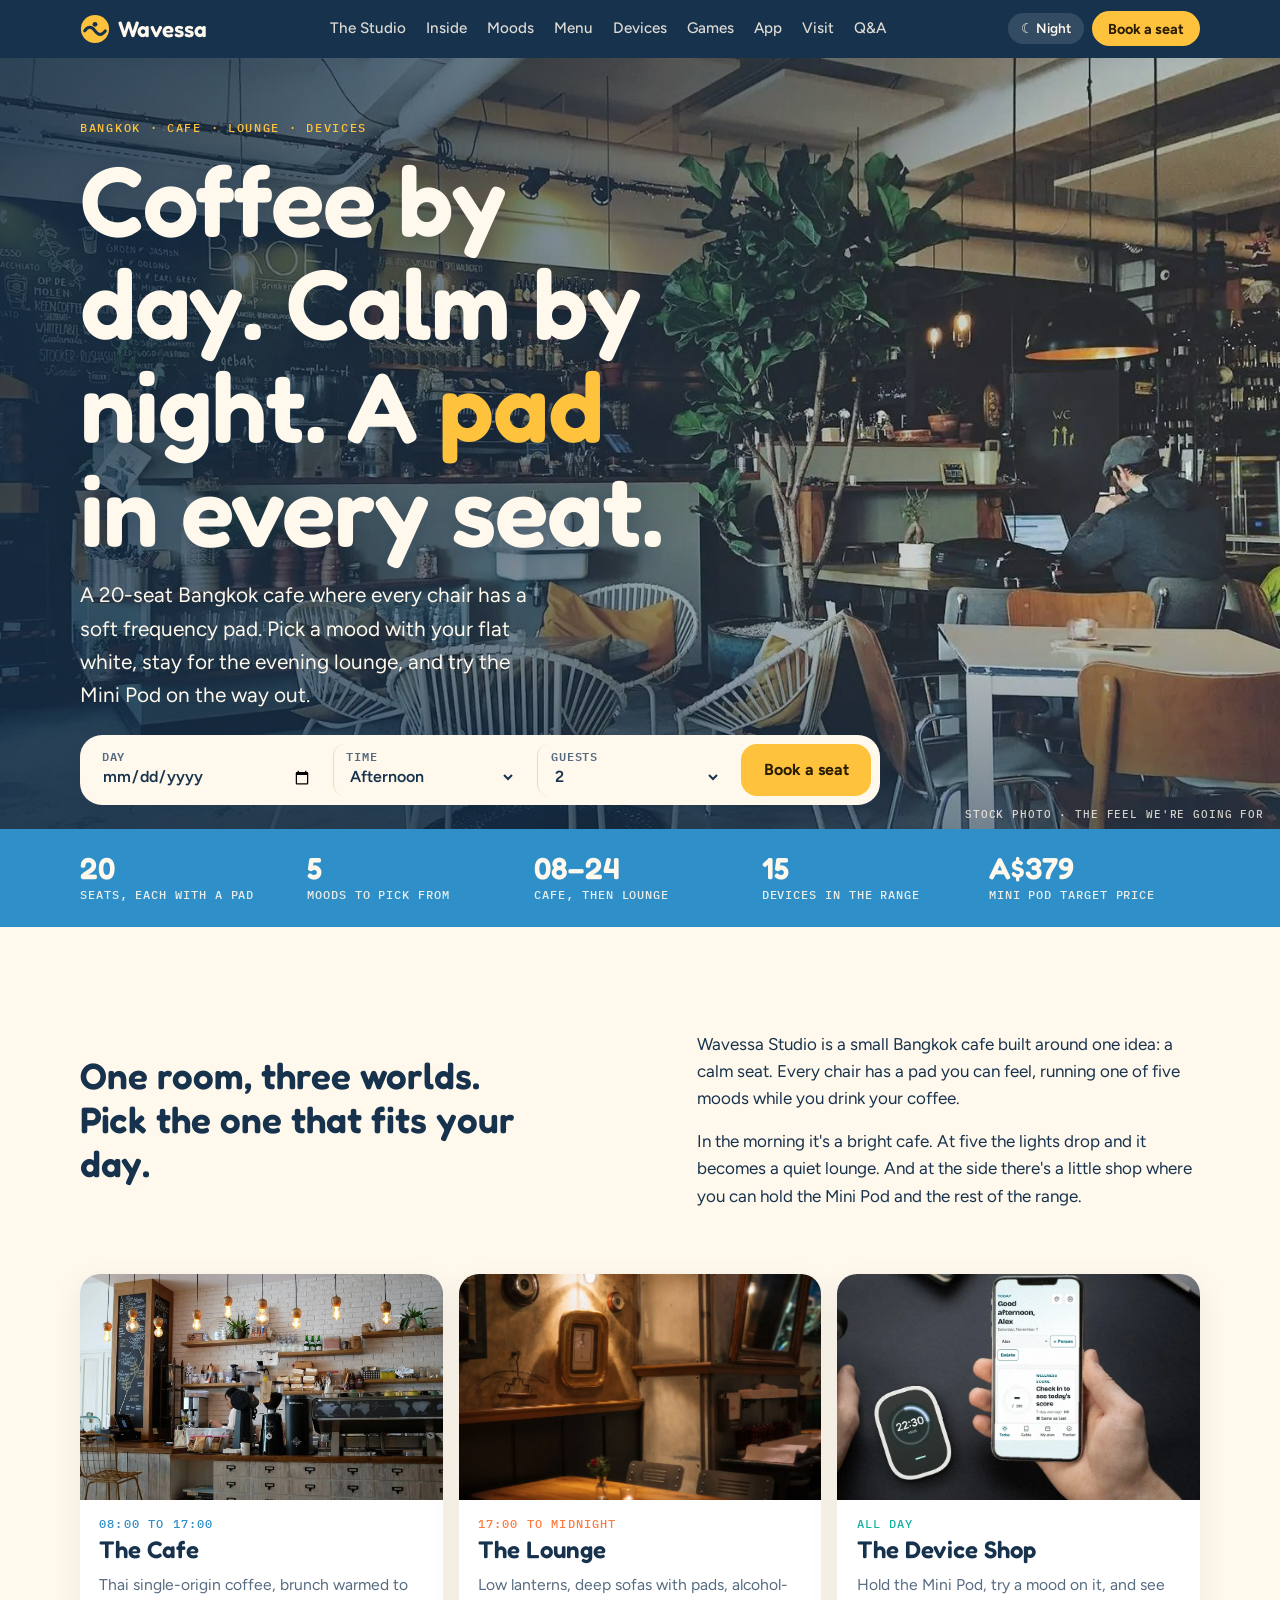
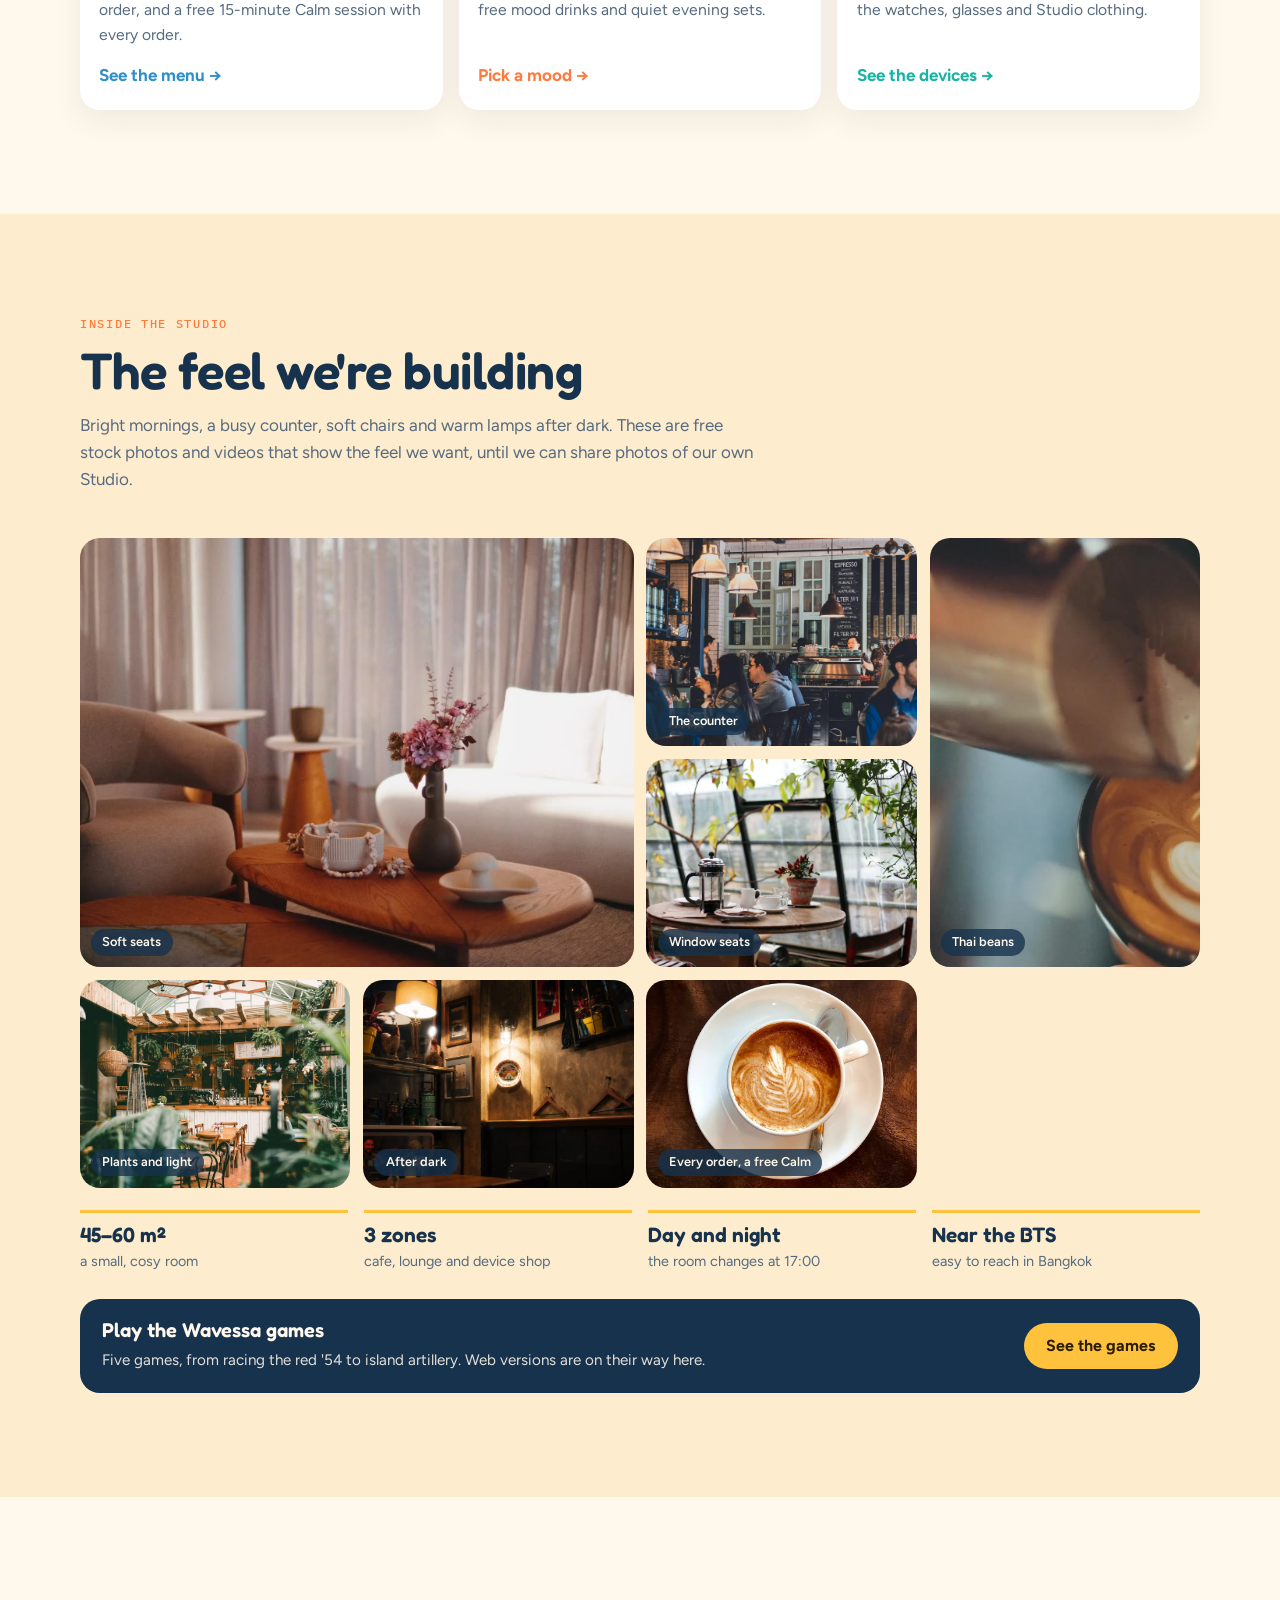
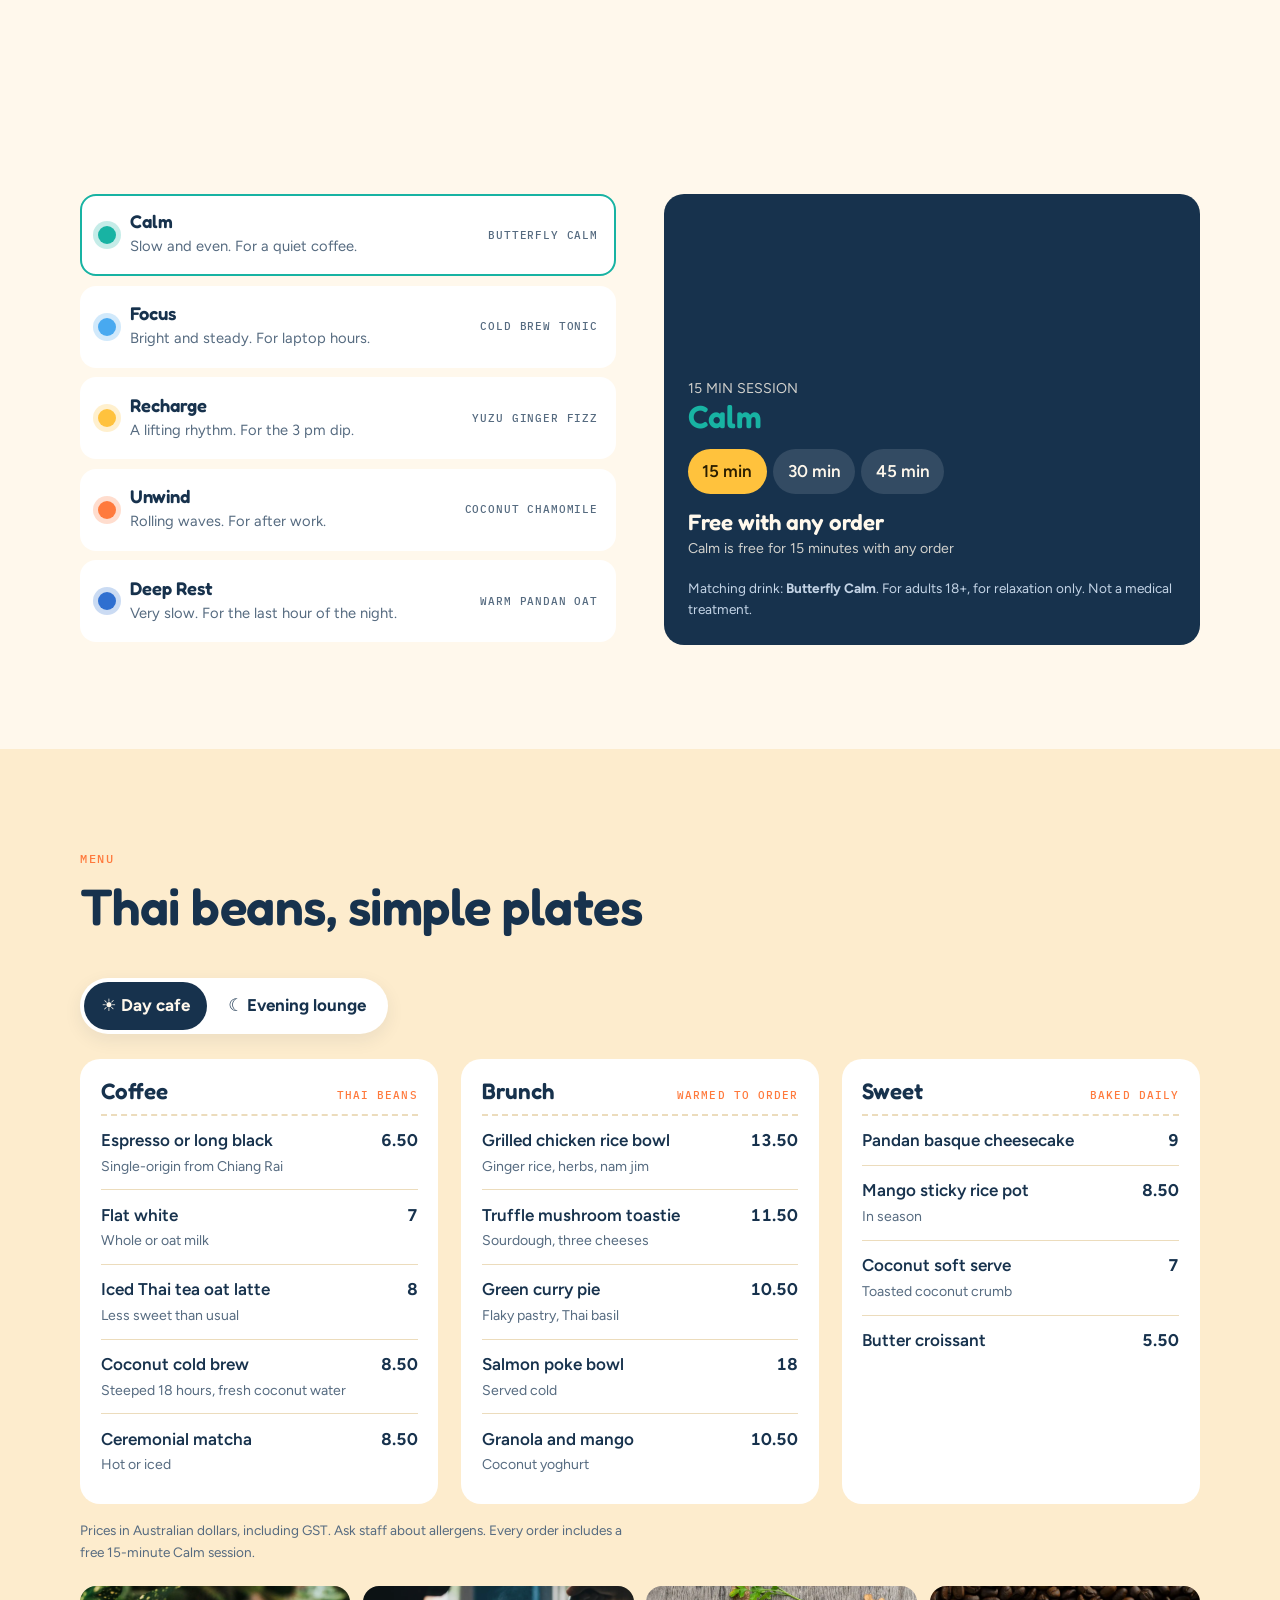
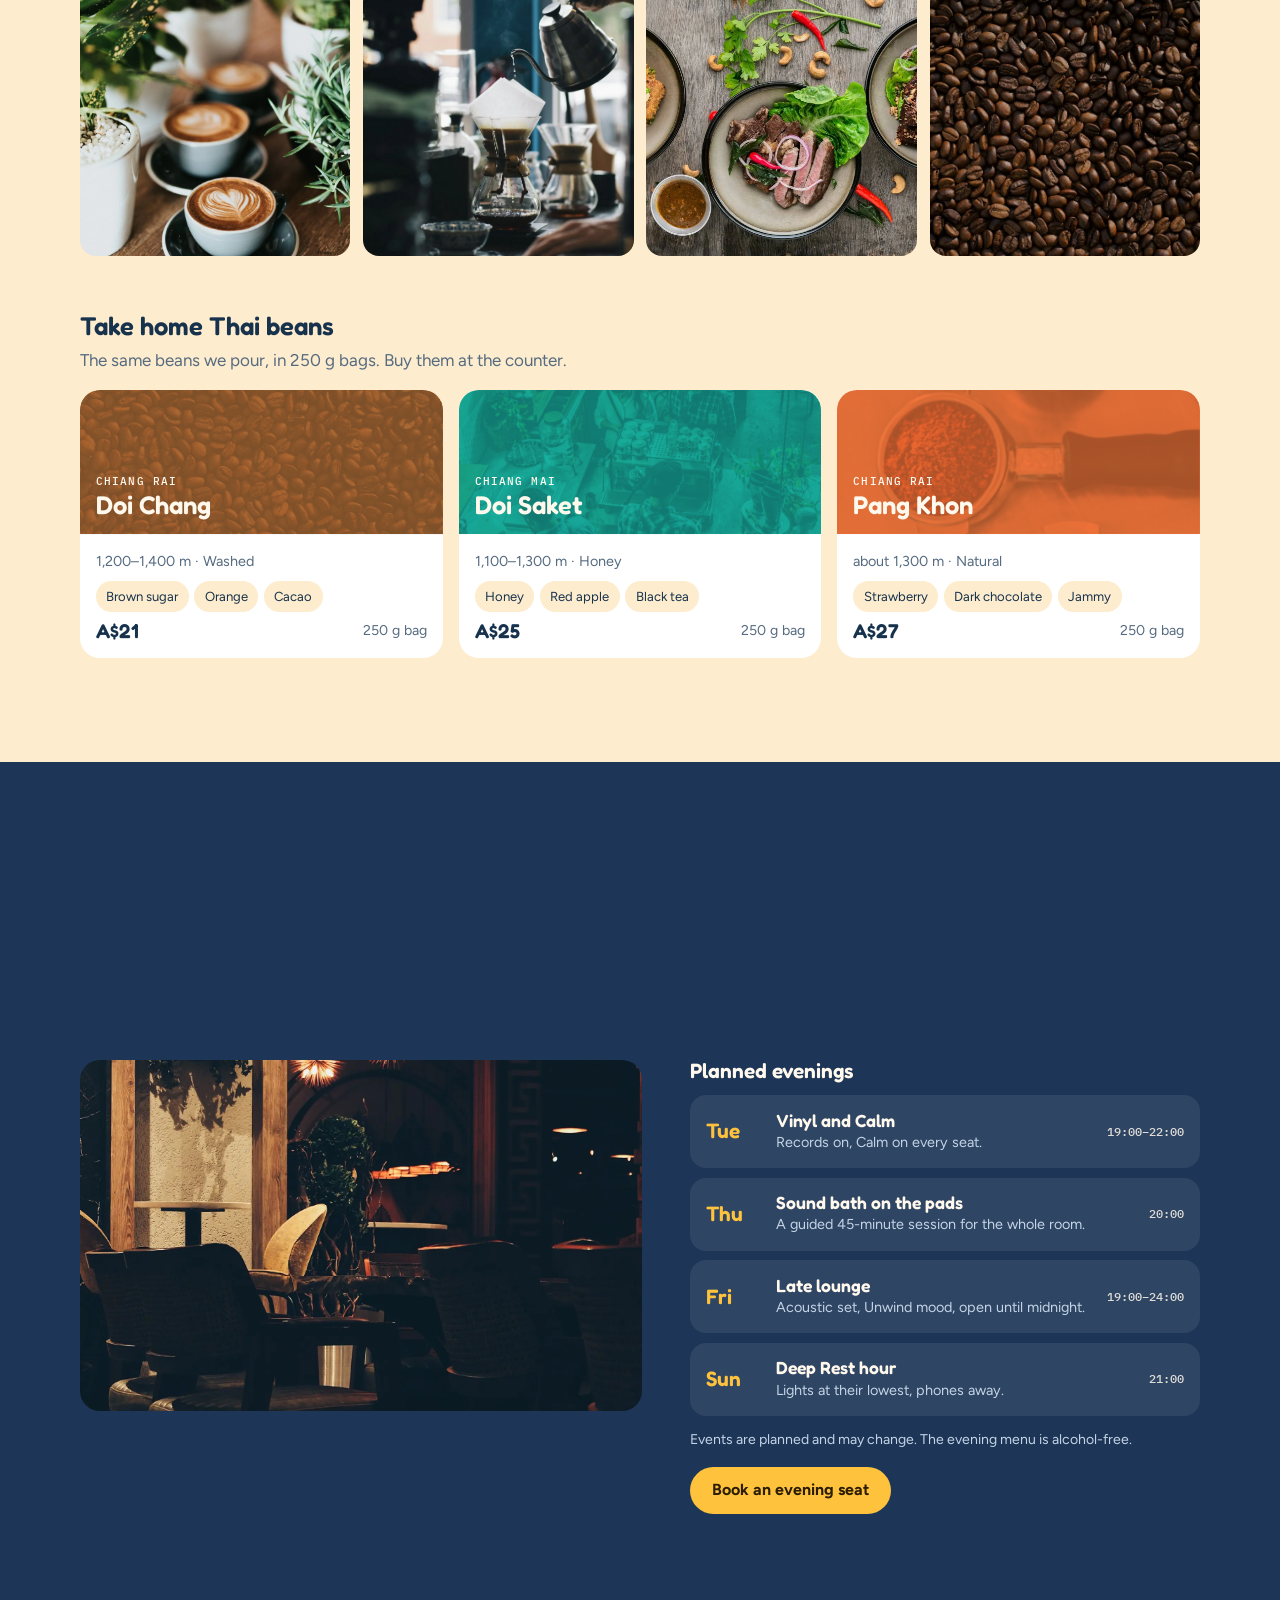
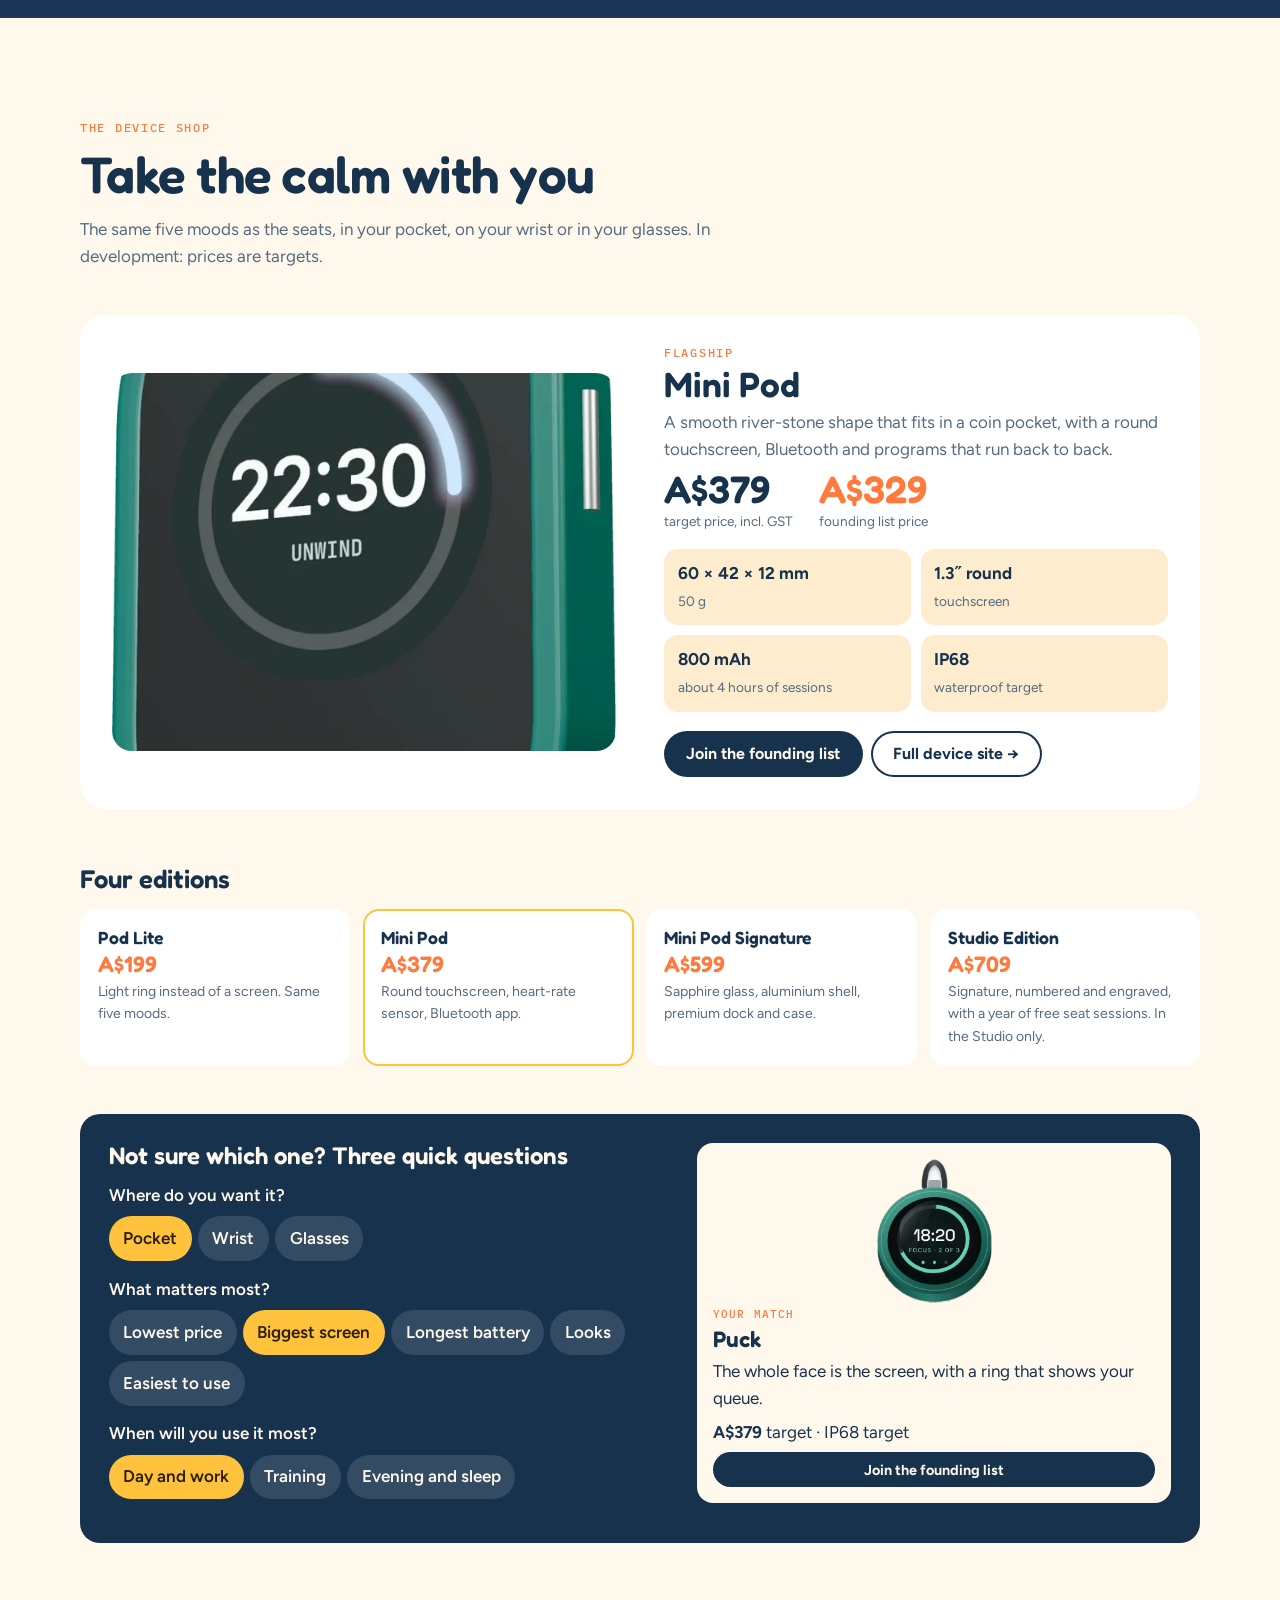
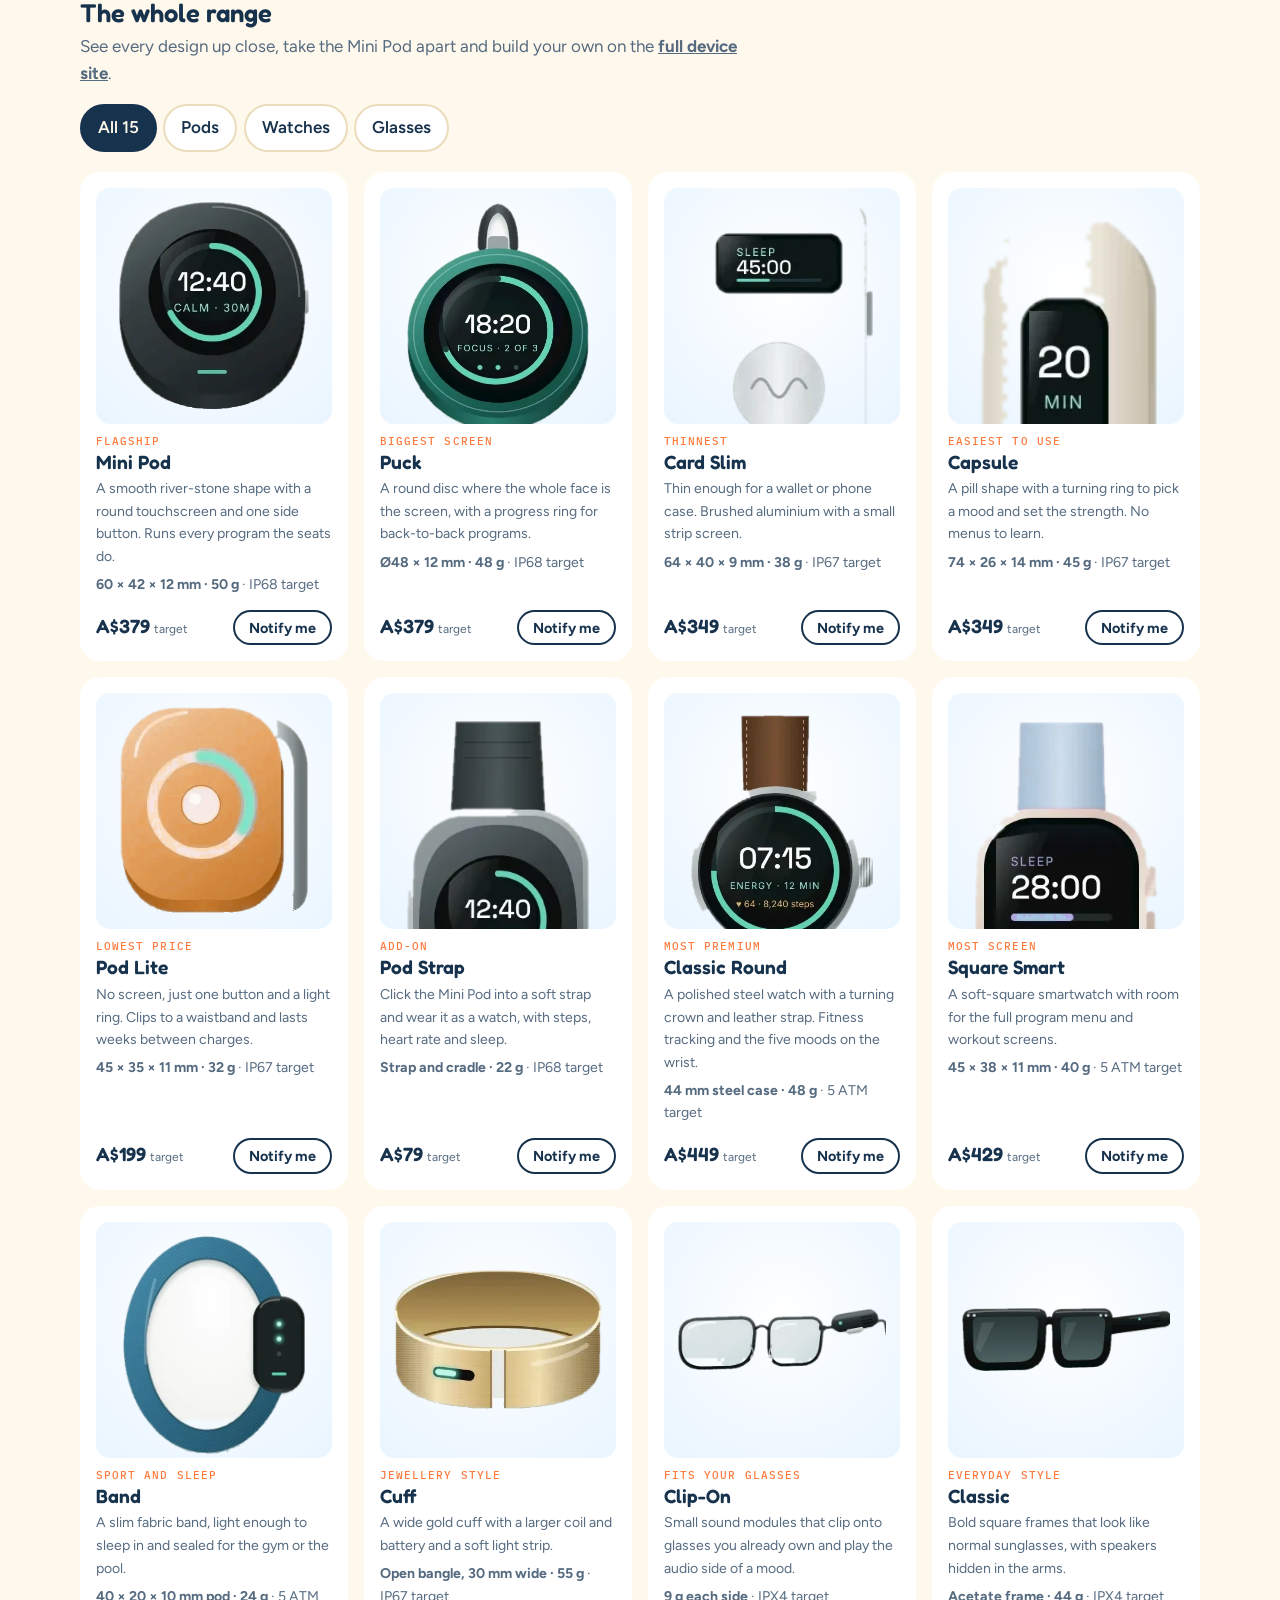
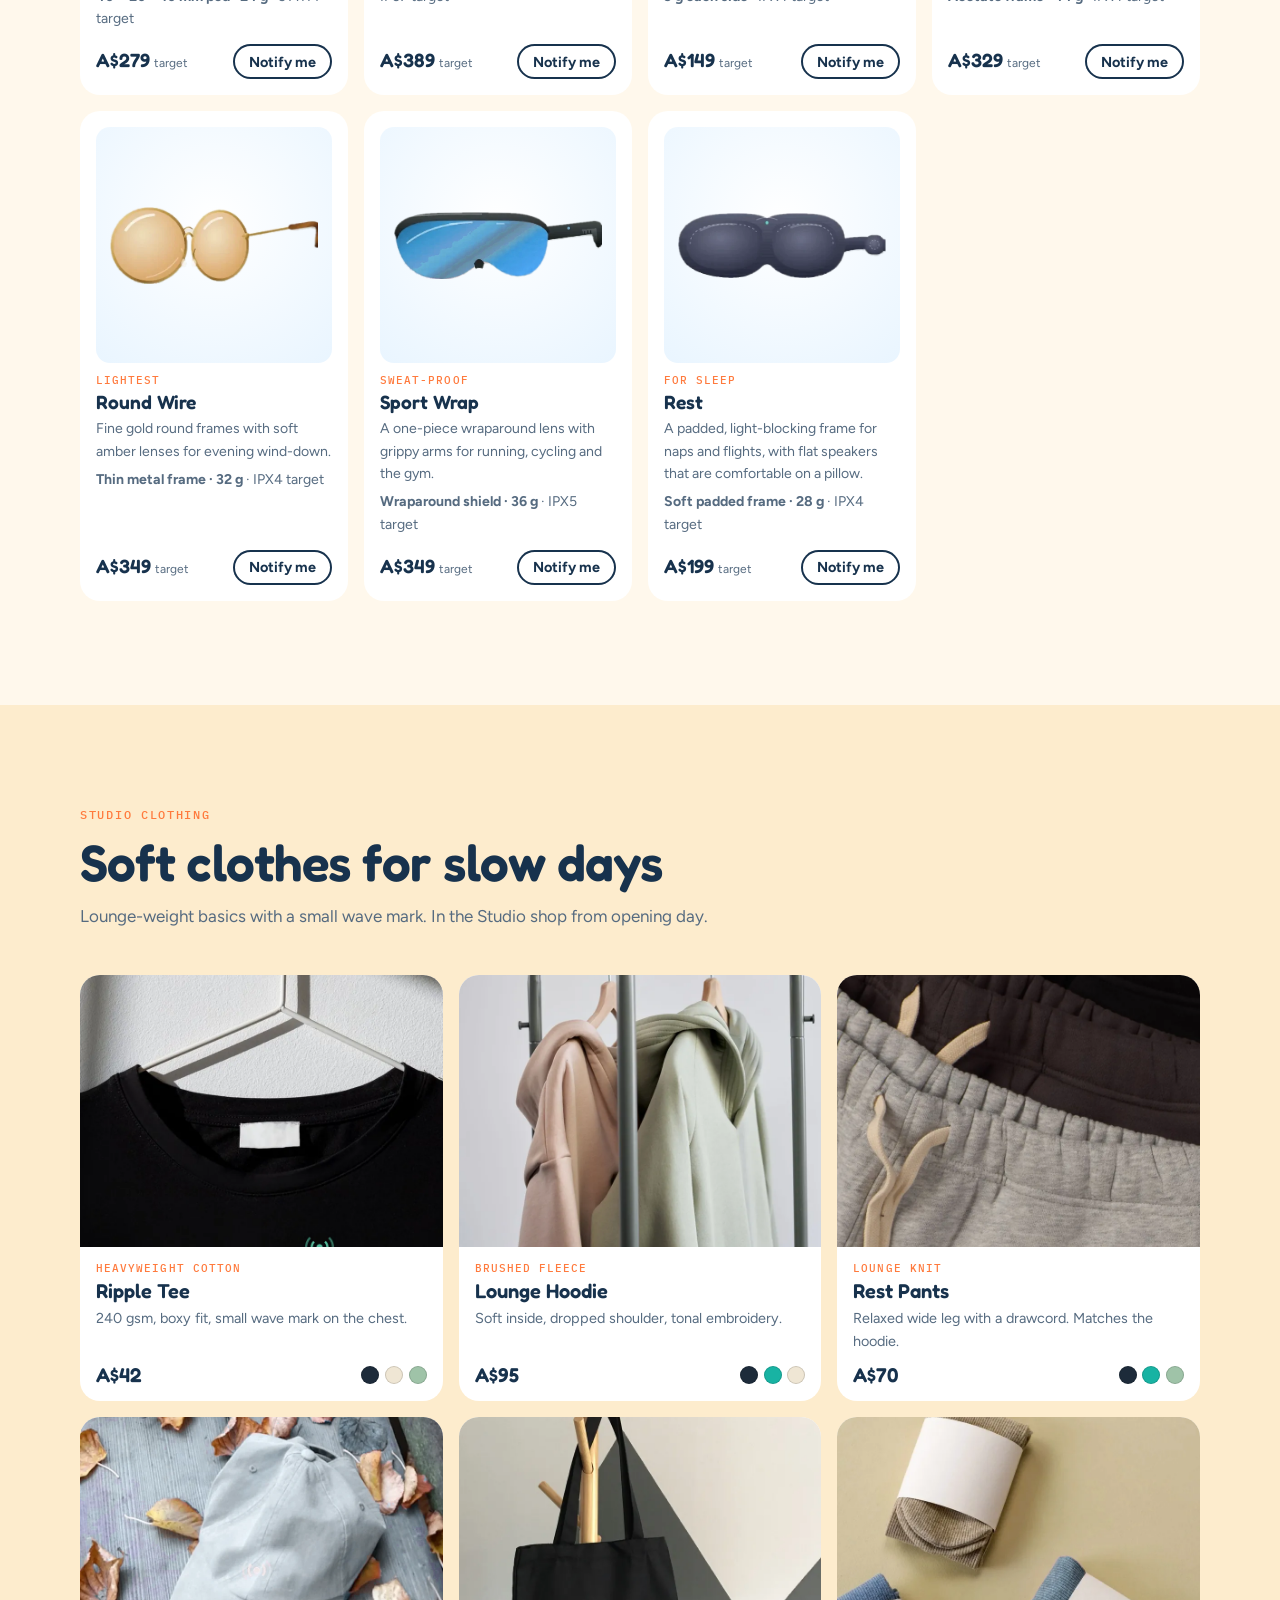
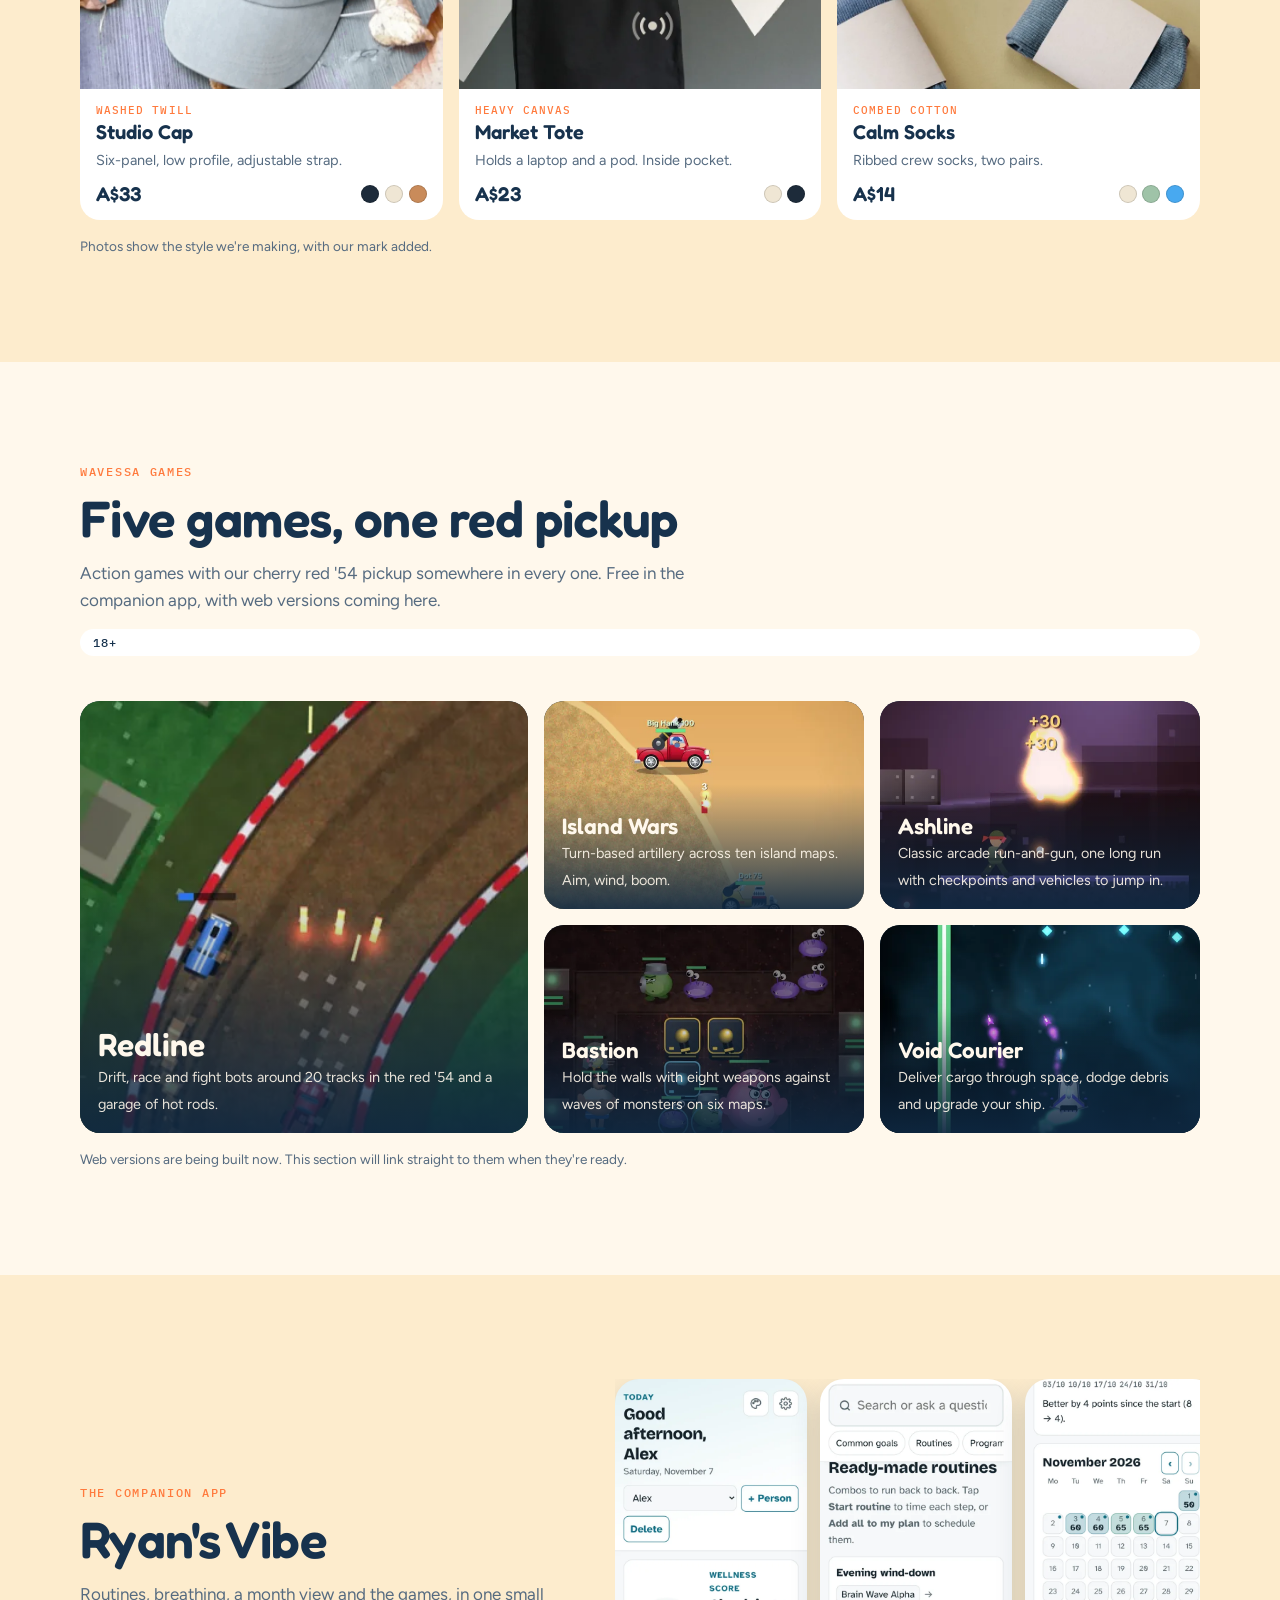
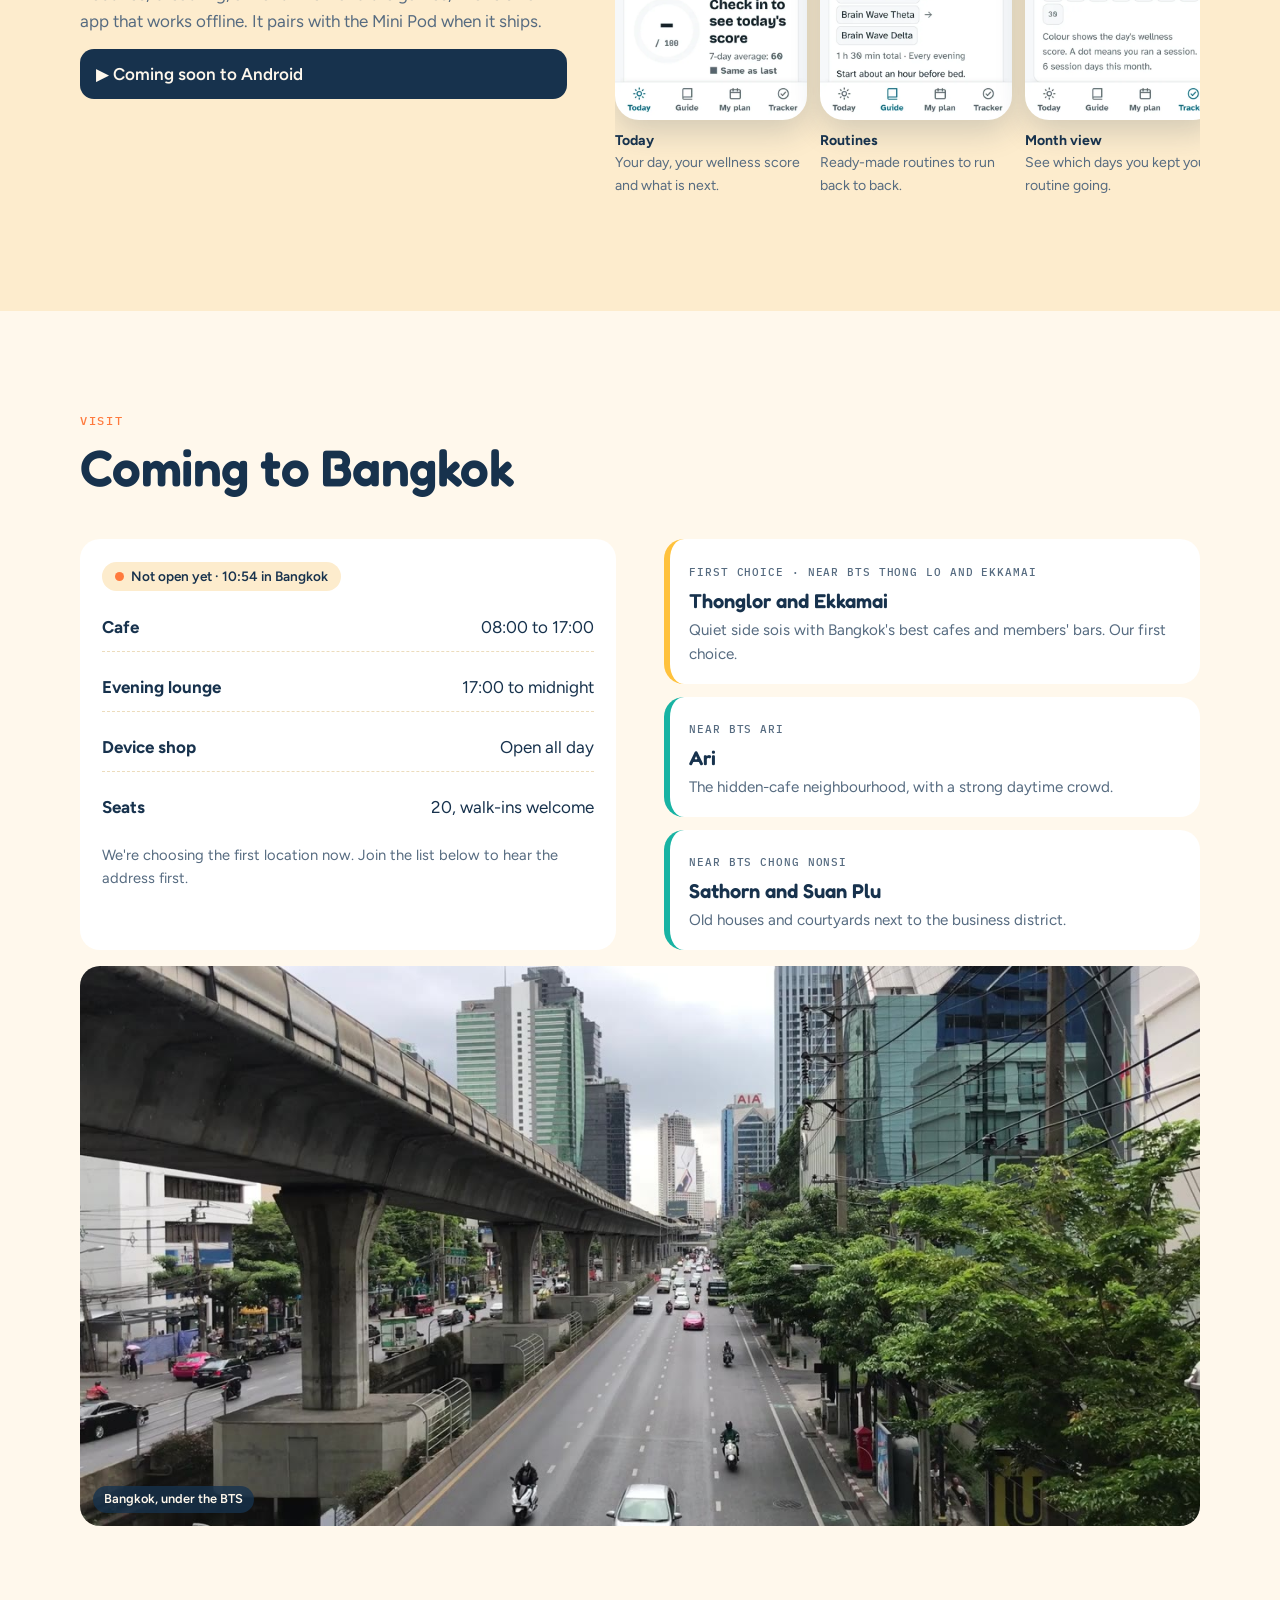
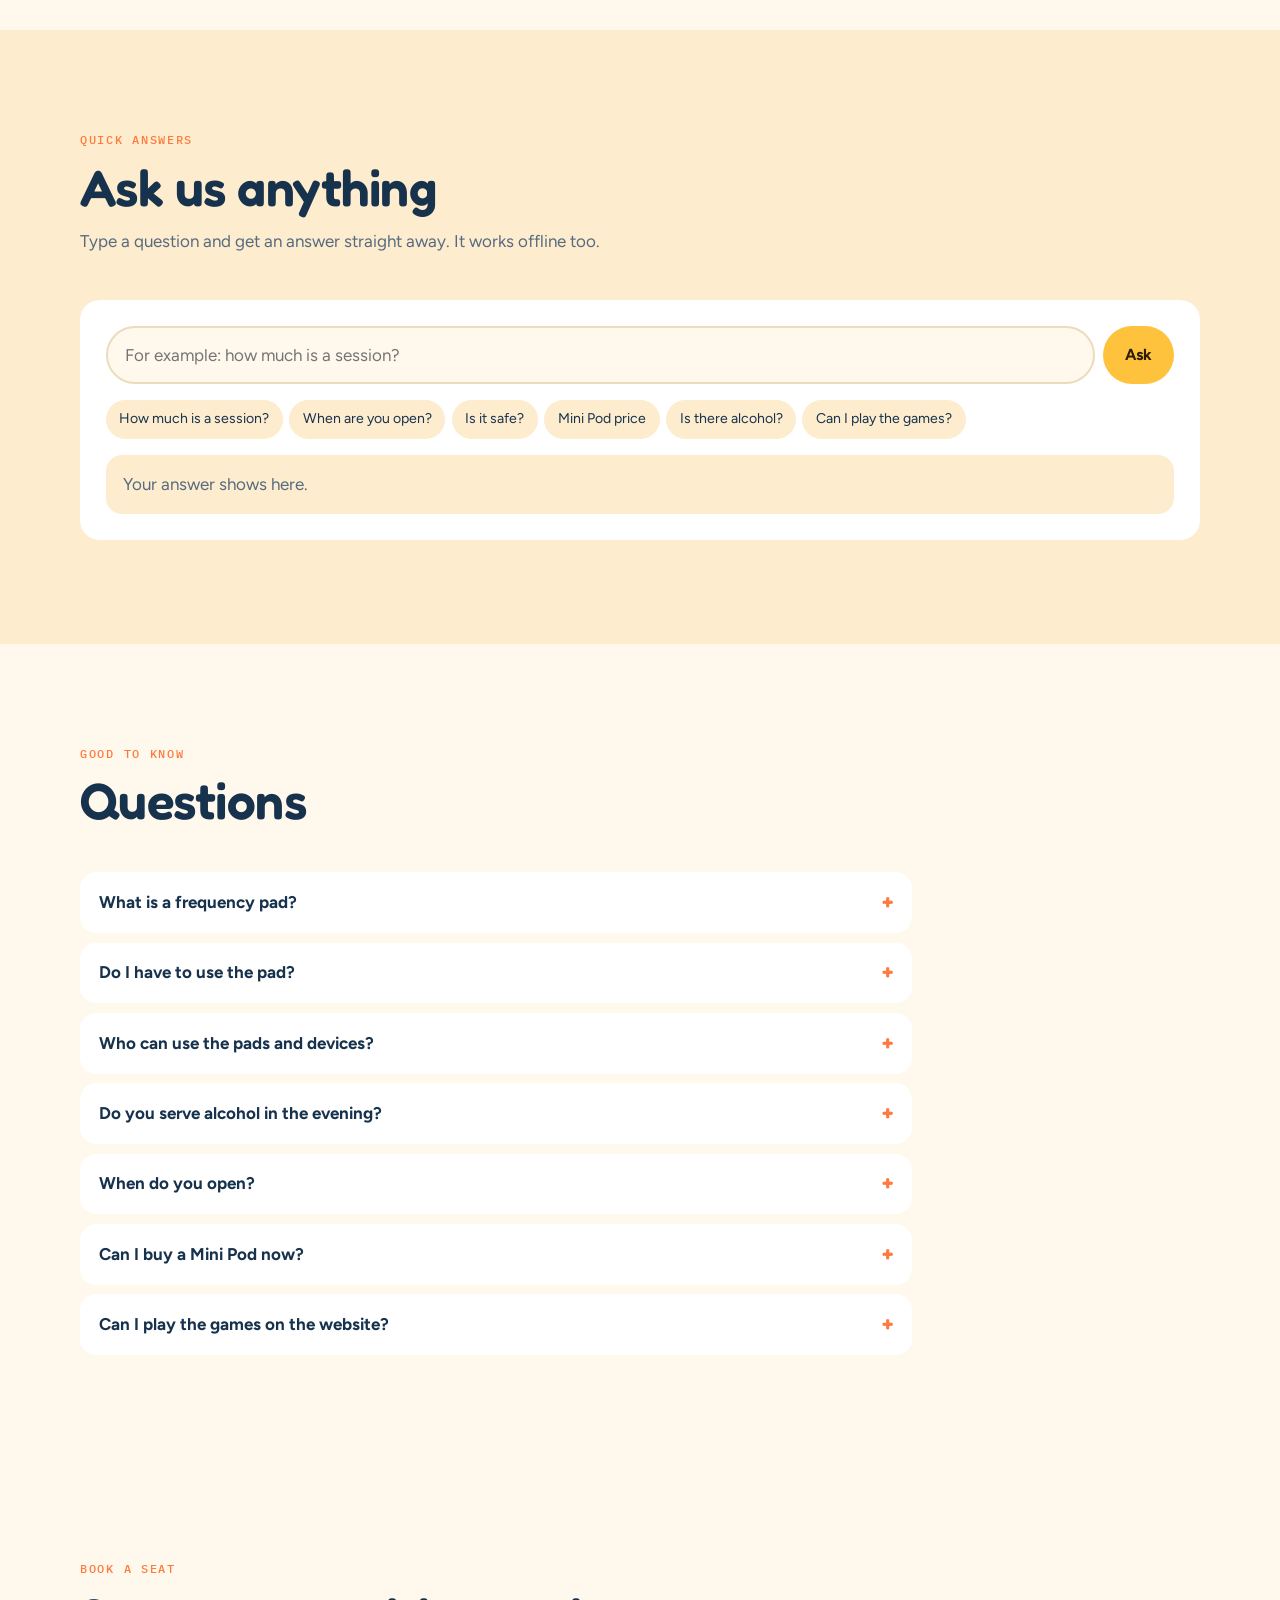
==== commit ecd0ee83: "Upgrade all site videos from 720p to 1080p (free Pexels footage, seamless loops) Lounge, Bangkok BTS" ====
--- a/v2/index.html
+++ b/v2/index.html
@@ -1 +1 @@
-<!doctype html><html lang="en-AU"><head><meta charset="utf-8"><meta name="viewport" content="width=device-width,initial-scale=1,viewport-fit=cover"><link rel="manifest" href="manifest.webmanifest"><meta name="theme-color" content="#17324d"><link rel="icon" href="icons/icon-192.png"><link rel="apple-touch-icon" href="icons/icon-180.png"><meta name="apple-mobile-web-app-capable" content="yes"><meta name="apple-mobile-web-app-title" content="Wavessa"><title>Wavessa Studio</title><meta name="description" content="A Bangkok cafe by day and a calm lounge by night, with a frequency pad in every seat and a shop for the Mini Pod and the Wavessa range."><meta property="og:title" content="Wavessa Studio, Bangkok"><meta property="og:description" content="Coffee by day, a calm lounge by night, and a pad in every seat."><meta property="og:image" content="https://zeus4127.github.io/wavessa/v2/img/hero.jpg"><meta property="og:url" content="https://zeus4127.github.io/wavessa/v2/"><meta name="twitter:card" content="summary_large_image"><link rel="preconnect" href="https://fonts.googleapis.com"><link rel="preconnect" href="https://fonts.gstatic.com" crossorigin><link rel="stylesheet" href="https://fonts.googleapis.com/css2?family=Fredoka:wght@500;600&family=Figtree:wght@400;500;600;700&family=IBM+Plex+Mono:wght@500&display=swap"><style>:root{--bg:#fff8ec;--surface:#fdeccd;--card:#ffffff;--ink:#17324d;--muted:#566b80;--line:#ecdcbc;--navy:#17324d;--on-navy:#fff8ec;--sun:#ffc23d;--sun-ink:#2a1d00;--sea:#2f8fc9;--teal:#18b3a3;--orange:#ff7a3d;--ok:#1d8a5a;--f-display:"Fredoka","Trebuchet MS",system-ui,sans-serif;--f-body:"Figtree","Segoe UI",system-ui,sans-serif;--f-mono:"IBM Plex Mono",ui-monospace,Menlo,monospace;--wrap:72rem;--r:20px}:root[data-theme=night]{--bg:#1d3557;--surface:#24406a;--card:#2b4a78;--ink:#fff8ec;--muted:#c4d4e6;--line:#3a5a8a;--navy:#12253f;--sea:#7cc8ff;--ok:#8fe0b4;color-scheme:dark}*{box-sizing:border-box}[hidden]{display:none!important}html{scroll-behavior:smooth;scroll-padding-top:4.5rem}@media (prefers-reduced-motion:reduce){html{scroll-behavior:auto}}body{margin:0;background:var(--bg);color:var(--ink);font:400 1.0625rem/1.6 var(--f-body);transition:background .5s,color .5s}img{max-width:100%;display:block}.wrap{max-width:var(--wrap);margin:0 auto;padding-left:max(16px,env(safe-area-inset-left,0px));padding-right:max(16px,env(safe-area-inset-right,0px))}h1,h2,h3{margin:0;text-wrap:balance}h1,h2{font-family:var(--f-display);font-weight:600;letter-spacing:-.01em;line-height:1.04}h2{font-size:clamp(2rem, 5vw, 3.2rem)}h3{font:700 1.2rem/1.25 var(--f-body)}p{margin:0;max-width:62ch}a{color:inherit}button,input,select,textarea{font:inherit;color:inherit}:focus-visible{outline:3px solid var(--sun);outline-offset:2px;border-radius:6px}.eyebrow{font:500 .76rem/1 var(--f-mono);letter-spacing:.14em;text-transform:uppercase;color:var(--orange)}.muted{color:var(--muted)}section{padding-block:clamp(3.5rem,9vw,6.5rem)}.head{display:flex;flex-direction:column;gap:.9rem;margin-bottom:clamp(1.8rem,4vw,2.8rem)}.band{background:var(--surface);transition:background .5s}.btn{display:inline-flex;align-items:center;justify-content:center;gap:.5rem;font:700 1rem/1 var(--f-body);padding:.95rem 1.4rem;border-radius:999px;border:0;background:var(--sun);color:var(--sun-ink);text-decoration:none;cursor:pointer;white-space:nowrap;transition:transform .15s,filter .15s}.btn:hover{filter:brightness(1.05);transform:translateY(-1px)}.btn.dark{background:var(--navy);color:var(--on-navy)}.btn.line{background:0 0;color:var(--ink);box-shadow:inset 0 0 0 2px var(--ink)}.btn.sm{padding:.65rem 1rem;font-size:.9rem}.reveal{transition:opacity .7s,transform .7s}.reveal.pre{opacity:0;transform:translateY(24px)}body::before{content:"";position:fixed;inset:0 0 auto;height:env(safe-area-inset-top,0);z-index:30;background:var(--navy)}header.top{position:sticky;top:env(safe-area-inset-top,0);z-index:20;color:#fff8ec;background:#17324d}header.top .wrap{display:flex;align-items:center;justify-content:space-between;gap:1rem;padding-block:.7rem}.brand{font:600 1.4rem/1 var(--f-display);text-decoration:none;display:flex;align-items:center;gap:.5rem}.brand svg{width:30px;height:30px;flex:none}nav.links{display:flex;gap:1.25rem;font:500 .95rem/1 var(--f-body)}nav.links a{text-decoration:none;opacity:.85}nav.links a:hover{opacity:1;color:var(--sun)}.hright{display:flex;gap:.5rem;align-items:center}.tbtn{border:0;background:rgba(255,255,255,.12);color:#fff8ec;border-radius:999px;padding:.55rem .8rem;font:600 .85rem/1 var(--f-body);cursor:pointer;white-space:nowrap}.tbtn:hover{background:rgba(255,255,255,.22)}@media (max-width:1020px){nav.links{display:none}}@media (max-width:420px){.brand span{display:none}}.hero{position:relative;color:#fff8ec;background:#7cc8ff;min-height:clamp(36rem,82vh,50rem);overflow:hidden;isolation:isolate;display:flex;flex-direction:column}.hero .bg{position:absolute;inset:0;z-index:-2;background:#7cc8ff url("img/hero.jpg") center 55%/cover no-repeat;transition:opacity .6s}.hero .bg.n{background-image:url("img/hero-night.jpg");opacity:0}:root[data-theme=night] .hero .bg.n{opacity:1}@media (max-width:700px){.hero .bg{background-image:url("img/hero-small.jpg");background-position:50% 70%}.hero .bg.n{background-image:url("img/hero-night-small.jpg")}}.hero .shade{position:absolute;inset:0;z-index:-1;background:linear-gradient(100deg,rgba(14,40,66,.78) 0,rgba(14,40,66,.42) 45%,rgba(14,40,66,0) 75%),linear-gradient(0deg,rgba(14,40,66,.5) 0,rgba(14,40,66,0) 35%)}.hero .credit{position:absolute;right:max(16px,env(safe-area-inset-right,0px));bottom:.6rem;font:500 .68rem/1 var(--f-mono);letter-spacing:.08em;text-transform:uppercase;opacity:.8}@media (max-width:720px){.hero .credit{display:none}}@media (max-width:700px){.hero .shade{background:linear-gradient(180deg,rgba(14,40,66,.82) 0,rgba(14,40,66,.62) 55%,rgba(14,40,66,.3) 100%)}}.hero .wrap{flex:1 0 auto;width:100%;display:flex;flex-direction:column;justify-content:space-between;gap:1.5rem;padding-block:clamp(2rem,6vw,4rem) 1.5rem}.hero h1{font-size:clamp(2.8rem, 8vw, 6.2rem);max-width:12ch;text-shadow:0 3px 24px rgba(14,40,66,.35)}.hero h1 em{font-style:normal;color:var(--sun)}.hero .lede{margin-top:1.1rem;font-size:clamp(1.05rem, 2vw, 1.3rem);max-width:36ch}form.quick{display:grid;grid-template-columns:1.2fr 1fr 1fr auto;gap:.5rem;background:#fff8ec;color:#17324d;border-radius:22px;padding:.55rem;box-shadow:0 18px 50px rgba(14,40,66,.3);max-width:50rem}form.quick label{display:flex;flex-direction:column;gap:.15rem;padding:.35rem .8rem;border-radius:12px;font:600 .72rem/1.1 var(--f-mono);letter-spacing:.08em;text-transform:uppercase;color:#566b80;min-width:0}form.quick label+label{border-left:1px solid #ecdcbc}form.quick input,form.quick select{border:0;background:0 0;font:600 1rem/1.3 var(--f-body);color:#17324d;padding:.1rem 0;width:100%;min-width:0;color-scheme:light}form.quick .btn{border-radius:16px}@media (max-width:720px){form.quick{grid-template-columns:1fr 1fr}form.quick label+label{border-left:0}form.quick label:first-child{grid-column:1/-1}form.quick .btn{grid-column:1/-1}}.facts{background:var(--sea);color:#fff8ec}:root[data-theme=night] .facts{background:#12253f}.facts .wrap{display:grid;grid-template-columns:repeat(5,1fr);gap:1rem;padding-block:1.5rem}.facts div{display:flex;flex-direction:column;gap:.25rem}.facts b{font:600 1.9rem/1 var(--f-display);font-variant-numeric:tabular-nums}.facts small{font:500 .72rem/1.3 var(--f-mono);letter-spacing:.08em;text-transform:uppercase;opacity:.9}@media (max-width:760px){.facts .wrap{grid-template-columns:repeat(2,1fr);row-gap:1.3rem}.facts div:last-child{grid-column:1/-1}}.intro{display:grid;grid-template-columns:1.1fr 1fr;gap:clamp(2rem,5vw,4rem);align-items:center}.intro .big{font:600 clamp(1.6rem, 3.2vw, 2.3rem)/1.2 var(--f-display);max-width:22ch}.intro .text{display:flex;flex-direction:column;gap:1rem}@media (max-width:820px){.intro{grid-template-columns:1fr}}.worlds{display:grid;grid-template-columns:repeat(3,1fr);gap:1rem;margin-top:clamp(2.5rem,6vw,4rem)}.world{background:var(--card);border-radius:var(--r);overflow:hidden;display:flex;flex-direction:column;box-shadow:0 10px 30px rgba(23,50,77,.08)}.world img{aspect-ratio:16/10;object-fit:cover;width:100%;background:#7cc8ff}.world .body{padding:1.1rem 1.2rem 1.3rem;display:flex;flex-direction:column;gap:.5rem;flex:1}.world .when{font:500 .72rem/1 var(--f-mono);letter-spacing:.1em;text-transform:uppercase;color:var(--wc)}.world h3{font:600 1.5rem/1.1 var(--f-display)}.world p{color:var(--muted);font-size:.98rem}.world a{margin-top:auto;padding-top:.4rem;font-weight:700;color:var(--wc);text-decoration:none}@media (max-width:860px){.worlds{grid-template-columns:1fr}}.gal{display:grid;grid-template-columns:repeat(4,1fr);grid-auto-rows:13rem;gap:.8rem}.gal figure{margin:0;position:relative;border-radius:var(--r);overflow:hidden;background:#24406a}.gal img,.gal video{width:100%;height:100%;object-fit:cover;display:block}.gal .big{grid-column:span 2;grid-row:span 2}.gal .tall{grid-row:span 2}.gal figcaption{position:absolute;left:.7rem;bottom:.7rem;background:rgba(23,50,77,.78);color:#fff8ec;font:600 .8rem/1 var(--f-body);padding:.45rem .7rem;border-radius:999px}@media (max-width:860px){.gal{grid-template-columns:1fr 1fr;grid-auto-rows:10rem}}.m3d-facts{display:grid;grid-template-columns:repeat(4,1fr);gap:1rem;margin-top:1.4rem}.m3d-facts div{display:flex;flex-direction:column;gap:.2rem;border-top:3px solid var(--sun);padding-top:.7rem}.m3d-facts b{font:600 1.3rem/1.1 var(--f-display)}.m3d-facts span{color:var(--muted);font-size:.9rem}@media (max-width:760px){.m3d-facts{grid-template-columns:1fr 1fr}}.street{margin-top:1rem;border-radius:var(--r);overflow:hidden;position:relative;aspect-ratio:16/8;background:#24406a}.street video{width:100%;height:100%;object-fit:cover;display:block}.street span{position:absolute;left:.8rem;bottom:.8rem;background:rgba(23,50,77,.78);color:#fff8ec;font:600 .8rem/1 var(--f-body);padding:.45rem .7rem;border-radius:999px}.game-card{margin-top:1.6rem;display:flex;gap:1.2rem;align-items:center;justify-content:space-between;background:var(--navy);color:#fff8ec;border-radius:var(--r);padding:1.2rem 1.4rem}.game-card b{display:block;font:600 1.25rem/1.2 var(--f-display);margin-bottom:.25rem}.game-card span{opacity:.88;font-size:.95rem}@media (max-width:640px){.game-card{flex-direction:column;align-items:flex-start}}.moods{display:grid;grid-template-columns:1fr 1fr;gap:clamp(1.5rem,4vw,3rem);align-items:start}.mlist{display:flex;flex-direction:column;gap:.6rem}.mood{display:grid;grid-template-columns:auto 1fr auto;gap:.9rem;align-items:center;text-align:left;background:var(--card);border:2px solid transparent;border-radius:16px;padding:.9rem 1rem;cursor:pointer}.mood i{width:18px;height:18px;border-radius:50%;background:var(--c);box-shadow:0 0 0 5px color-mix(in srgb,var(--c) 25%,transparent)}.mood b{display:block;font:600 1.15rem/1.2 var(--f-display)}.mood span{color:var(--muted);font-size:.92rem}.mood em{font:500 .66rem/1.2 var(--f-mono);letter-spacing:.08em;text-transform:uppercase;font-style:normal;color:var(--muted);text-align:right;max-width:9rem}.mood[aria-pressed=true]{border-color:var(--c)}.seat{background:var(--navy);color:#fff8ec;border-radius:var(--r);padding:1.5rem;display:flex;flex-direction:column;gap:1rem;position:sticky;top:5.5rem}.seat canvas{width:100%;height:140px;display:block}.seat .now{font:600 2rem/1 var(--f-display);color:var(--mc,#18b3a3)}.lens{display:flex;gap:.4rem;flex-wrap:wrap}.lens button{border:0;background:rgba(255,255,255,.12);color:#fff8ec;border-radius:999px;padding:.55rem .9rem;font-weight:600;cursor:pointer}.lens button[aria-pressed=true]{background:var(--sun);color:var(--sun-ink)}.seat .price{font:600 1.4rem/1.1 var(--f-display)}.seat small{opacity:.8}.note{font-size:.85rem;color:var(--muted);margin-top:1rem}.seat .note{color:#c4d4e6;margin:0}@media (max-width:860px){.moods{grid-template-columns:1fr}.seat{position:static}.mood em{display:none}}.tabs{display:inline-flex;background:var(--card);border-radius:999px;padding:.25rem;gap:.2rem;box-shadow:0 6px 18px rgba(23,50,77,.08)}.tabs button{border:0;background:0 0;border-radius:999px;padding:.65rem 1.1rem;font-weight:700;cursor:pointer}.tabs button[aria-selected=true]{background:var(--navy);color:#fff8ec}:root[data-theme=night] .tabs button[aria-selected=true]{background:var(--sun);color:var(--sun-ink)}.menu-grid{display:grid;grid-template-columns:repeat(3,1fr);gap:1.4rem;margin-top:1.6rem}.menu-col{background:var(--card);border-radius:var(--r);padding:1.3rem 1.3rem 1rem}.menu-col h3{font:600 1.4rem/1 var(--f-display);display:flex;justify-content:space-between;align-items:baseline;gap:.5rem;padding-bottom:.7rem;border-bottom:2px dashed var(--line)}.menu-col h3 small{font:500 .68rem/1 var(--f-mono);letter-spacing:.1em;text-transform:uppercase;color:var(--orange)}.menu-col ul{list-style:none;margin:0;padding:0}.menu-col li{display:grid;grid-template-columns:1fr auto;gap:.1rem 1rem;padding:.7rem 0;border-bottom:1px solid var(--line)}.menu-col li:last-child{border-bottom:0}.menu-col li b{font-weight:600}.menu-col li em{font-style:normal;font-weight:700;font-variant-numeric:tabular-nums}.menu-col li span{grid-column:1/-1;color:var(--muted);font-size:.88rem}.menu-photos{display:grid;grid-template-columns:repeat(4,1fr);gap:.8rem;margin-top:1.4rem}.menu-photos img{border-radius:16px;aspect-ratio:1;object-fit:cover;width:100%}@media (max-width:900px){.menu-grid{grid-template-columns:1fr}.menu-photos{grid-template-columns:repeat(2,1fr)}}.pod{display:grid;grid-template-columns:1fr 1fr;gap:clamp(1.5rem,4vw,3rem);align-items:center;background:var(--card);border-radius:calc(var(--r) + 6px);padding:clamp(1.2rem,3vw,2rem)}.pod img{border-radius:var(--r);width:100%;aspect-ratio:4/3;object-fit:cover}.pod .price-row{display:flex;gap:1.6rem;flex-wrap:wrap;align-items:baseline;margin:.4rem 0 .2rem}.pod .price-row b{font:600 2.4rem/1 var(--f-display)}.pod .price-row small{display:block;color:var(--muted);font-size:.85rem}.specs{display:grid;grid-template-columns:1fr 1fr;gap:.6rem;margin:1rem 0 1.2rem}.specs div{background:var(--surface);border-radius:14px;padding:.7rem .85rem}.specs b{display:block;font-weight:700}.specs span{color:var(--muted);font-size:.85rem}@media (max-width:860px){.pod{grid-template-columns:1fr}}.filters{display:flex;gap:.4rem;flex-wrap:wrap;margin:2.2rem 0 1.2rem}.filters button{border:2px solid var(--line);background:var(--card);border-radius:999px;padding:.55rem 1rem;font-weight:600;cursor:pointer}.filters button[aria-pressed=true]{background:var(--navy);color:#fff8ec;border-color:var(--navy)}.range{display:grid;grid-template-columns:repeat(auto-fill,minmax(13.5rem,1fr));gap:1rem}.dev{background:var(--card);border-radius:var(--r);padding:1rem;display:flex;flex-direction:column;gap:.35rem}.dev .pic{aspect-ratio:1;border-radius:14px;background:radial-gradient(circle at 50% 40%,#fff,#e9f5ff);display:grid;place-items:center;overflow:hidden}:root[data-theme=night] .dev .pic{background:radial-gradient(circle at 50% 40%,#3b5f92,#24406a)}.dev .pic img{width:88%;height:88%;object-fit:contain}.dev .tag{font:500 .66rem/1 var(--f-mono);letter-spacing:.1em;text-transform:uppercase;color:var(--orange);margin-top:.4rem}.dev h3{font:600 1.2rem/1.1 var(--f-display)}.dev p{font-size:.88rem;color:var(--muted)}.dev .foot{display:flex;justify-content:space-between;align-items:center;margin-top:auto;padding-top:.5rem}.dev .foot b{font:600 1.2rem/1 var(--f-display)}.dev .foot small{color:var(--muted);font-size:.75rem}.games{display:grid;grid-template-columns:1.4fr 1fr 1fr;grid-auto-rows:1fr;gap:1rem}.game{position:relative;border-radius:var(--r);overflow:hidden;background:var(--navy);color:#fff8ec;min-height:13rem;display:flex;flex-direction:column;justify-content:flex-end}.game img{position:absolute;inset:0;width:100%;height:100%;object-fit:cover}.game::after{content:"";position:absolute;inset:0;background:linear-gradient(0deg,rgba(14,40,66,.9) 0,rgba(14,40,66,0) 60%)}.game div{position:relative;z-index:1;padding:1rem 1.1rem}.game b{font:600 1.4rem/1.1 var(--f-display);display:block}.game span{font-size:.9rem;opacity:.9}.game:first-child{grid-row:span 2}.game:first-child b{font-size:2rem}.age{display:inline-flex;gap:.4rem;align-items:center;font:500 .72rem/1 var(--f-mono);letter-spacing:.08em;text-transform:uppercase;background:var(--card);border-radius:999px;padding:.5rem .8rem}@media (max-width:860px){.games{grid-template-columns:1fr 1fr}.game:first-child{grid-column:1/-1;grid-row:auto;min-height:16rem}}@media (max-width:520px){.games{grid-template-columns:1fr}}.app{display:grid;grid-template-columns:1fr 1.2fr;gap:clamp(1.5rem,4vw,3rem);align-items:center}.phones{display:flex;gap:.8rem;overflow-x:auto;scroll-snap-type:x mandatory;padding-bottom:.6rem}.phones figure{margin:0;flex:0 0 12rem;scroll-snap-align:start}.phones img{border-radius:24px;box-shadow:0 12px 30px rgba(23,50,77,.18);background:#fff}.phones figcaption{margin-top:.6rem;font-size:.88rem;color:var(--muted)}.phones figcaption b{display:block;color:var(--ink)}.soon{display:inline-flex;gap:.6rem;align-items:center;background:var(--navy);color:#fff8ec;border-radius:14px;padding:.7rem 1rem;font-weight:600}@media (max-width:860px){.app{grid-template-columns:1fr}}.visit{display:grid;grid-template-columns:1fr 1fr;gap:clamp(1.5rem,4vw,3rem)}.hours{background:var(--card);border-radius:var(--r);padding:1.4rem;display:flex;flex-direction:column;gap:.8rem}.hours div{display:flex;justify-content:space-between;gap:1rem;padding:.6rem 0;border-bottom:1px dashed var(--line)}.hours div:last-of-type{border-bottom:0}.chip{display:inline-flex;align-items:center;gap:.45rem;font:600 .85rem/1 var(--f-body);background:var(--surface);border-radius:999px;padding:.5rem .8rem;align-self:flex-start}.chip i{width:9px;height:9px;border-radius:50%;background:var(--orange)}.areas{display:flex;flex-direction:column;gap:.8rem}.area{background:var(--card);border-radius:var(--r);padding:1.1rem 1.2rem;border-left:6px solid var(--teal)}.area:first-child{border-left-color:var(--sun)}.area small{font:500 .7rem/1 var(--f-mono);letter-spacing:.08em;text-transform:uppercase;color:var(--muted)}.area h3{font:600 1.25rem/1.2 var(--f-display);margin:.3rem 0}.area p{color:var(--muted);font-size:.95rem}@media (max-width:860px){.visit{grid-template-columns:1fr}}.ask{background:var(--card);border-radius:var(--r);padding:clamp(1rem,3vw,1.6rem);display:flex;flex-direction:column;gap:1rem}.ask form{display:flex;gap:.5rem}.ask input{flex:1;min-width:0;border:2px solid var(--line);background:var(--bg);border-radius:999px;padding:.85rem 1.1rem}.qchips{display:flex;gap:.4rem;flex-wrap:wrap}.qchips button{border:0;background:var(--surface);border-radius:999px;padding:.5rem .85rem;font-size:.88rem;cursor:pointer}.answer{background:var(--surface);border-radius:16px;padding:1rem 1.1rem;min-height:3.2rem}.answer b{display:block;font:600 1.05rem/1.2 var(--f-display);margin-bottom:.3rem}.faq{display:flex;flex-direction:column;gap:.6rem;max-width:52rem}.faq details{background:var(--card);border-radius:16px;padding:0 1.2rem}.faq summary{cursor:pointer;list-style:none;padding:1.05rem 0;font-weight:700;display:flex;justify-content:space-between;gap:1rem}.faq summary::-webkit-details-marker{display:none}.faq summary::after{content:"+";font:600 1.4rem/1 var(--f-display);color:var(--orange)}.faq details[open] summary::after{content:"–"}.faq details p{padding-bottom:1.1rem;color:var(--muted)}.book{display:grid;grid-template-columns:1.3fr 1fr;gap:clamp(1.5rem,4vw,3rem);align-items:start}form.bk{display:grid;grid-template-columns:1fr 1fr;gap:1rem}form.bk label{display:flex;flex-direction:column;gap:.35rem;font-weight:600;font-size:.92rem}form.bk label.full{grid-column:1/-1}form.bk input,form.bk select,form.bk textarea{border:2px solid var(--line);background:var(--card);border-radius:14px;padding:.8rem .9rem;font-weight:500}form.bk textarea{min-height:6rem;resize:vertical}.summary{position:sticky;top:5.5rem;background:var(--navy);color:#fff8ec;border-radius:var(--r);padding:1.5rem;display:flex;flex-direction:column;gap:.8rem}.summary h3{font:600 1.5rem/1.1 var(--f-display)}.summary dl{display:grid;grid-template-columns:auto 1fr;gap:.4rem 1rem;margin:0}.summary dt{opacity:.75}.summary dd{margin:0;font-weight:600;text-align:right}.summary .note{color:#c4d4e6}.msg{font-weight:600;color:var(--ok)}@media (max-width:860px){.book{grid-template-columns:1fr}.summary{position:static}form.bk{grid-template-columns:1fr}}.wait{display:flex;gap:.5rem;flex-wrap:wrap;margin-top:.4rem}.wait input{flex:1 1 14rem;border:0;border-radius:999px;padding:.9rem 1.1rem;background:#fff8ec;color:#17324d}.cta{background:var(--orange);color:#fff8ec;border-radius:calc(var(--r) + 6px);padding:clamp(1.4rem,4vw,2.4rem);display:grid;grid-template-columns:1.2fr 1fr;gap:1.5rem;align-items:center}.cta h2{font-size:clamp(1.8rem, 4vw, 2.6rem)}@media (max-width:860px){.cta{grid-template-columns:1fr}}footer{background:#17324d;color:#fff8ec;padding-block:2.5rem calc(2.5rem + env(safe-area-inset-bottom,0px))}footer .wrap{display:flex;flex-wrap:wrap;gap:1.5rem 3rem;justify-content:space-between}footer p{opacity:.8;font-size:.9rem}footer nav{display:flex;gap:1rem;flex-wrap:wrap;font-size:.92rem}footer nav a{text-decoration:none;opacity:.85}@media (max-width:900px){footer{padding-bottom:calc(6rem + env(safe-area-inset-bottom,0px))}}.mbtn{display:none;border:0;background:rgba(255,255,255,.12);color:#fff8ec;border-radius:999px;width:40px;height:40px;cursor:pointer;font-size:1.2rem}@media (max-width:1020px){.mbtn{display:inline-grid;place-items:center}}.drawer{position:fixed;inset:0;z-index:50;background:rgba(14,40,66,.5);display:none}.drawer.open{display:block}.drawer nav{position:absolute;right:0;top:0;bottom:0;width:min(20rem,86vw);background:#17324d;color:#fff8ec;padding:calc(1rem + env(safe-area-inset-top,0px)) 1.2rem 1.2rem;display:flex;flex-direction:column;gap:.2rem;overflow-y:auto}.drawer nav a{text-decoration:none;font:600 1.25rem/1 var(--f-display);padding:.8rem .4rem;border-bottom:1px solid rgba(255,255,255,.1)}.drawer .x{align-self:flex-end;border:0;background:rgba(255,255,255,.12);color:#fff8ec;width:40px;height:40px;border-radius:50%;font-size:1.3rem;cursor:pointer;margin-bottom:.6rem}.evening{background:#1d3557;color:#fff8ec}.evening .muted{color:#c4d4e6}.eve{display:grid;grid-template-columns:1.1fr 1fr;gap:clamp(1.5rem,4vw,3rem);align-items:start}.eve img{border-radius:var(--r);width:100%;aspect-ratio:16/10;object-fit:cover}.week{display:flex;flex-direction:column;gap:.6rem}.ev{display:grid;grid-template-columns:3.4rem 1fr auto;gap:1rem;align-items:center;background:rgba(255,255,255,.08);border-radius:16px;padding:.9rem 1rem}.ev b.d{font:600 1.3rem/1 var(--f-display);color:var(--sun)}.ev h3{font:600 1.1rem/1.2 var(--f-display)}.ev p{color:#c4d4e6;font-size:.9rem}.ev span{font:500 .75rem/1 var(--f-mono);color:#fff8ec;opacity:.85;white-space:nowrap}@media (max-width:860px){.eve{grid-template-columns:1fr}.ev{grid-template-columns:3rem 1fr}.ev span{grid-column:2}}.beans{display:grid;grid-template-columns:repeat(3,1fr);gap:1rem;margin-top:1rem}.bean{background:var(--card);border-radius:var(--r);overflow:hidden;display:flex;flex-direction:column}.bean .bag{height:9rem;position:relative;display:flex;align-items:flex-end;padding:1rem;color:#fff8ec;background:var(--bc)}.bean .bag img{position:absolute;inset:0;width:100%;height:100%;object-fit:cover;opacity:.35;mix-blend-mode:multiply}.bean .bag b{position:relative;font:600 1.6rem/1 var(--f-display)}.bean .bag small{display:block;font:500 .7rem/1 var(--f-mono);letter-spacing:.1em;text-transform:uppercase;margin-bottom:.35rem}.bean .body{padding:1rem;display:flex;flex-direction:column;gap:.5rem;flex:1}.bean .notes{display:flex;gap:.35rem;flex-wrap:wrap}.bean .notes span{background:var(--surface);border-radius:999px;padding:.3rem .65rem;font-size:.82rem}.bean .foot{display:flex;justify-content:space-between;align-items:center;margin-top:auto}.bean .foot b{font:600 1.25rem/1 var(--f-display)}.subh{font:600 1.6rem/1.1 var(--f-display);margin-top:clamp(2.5rem,6vw,3.5rem)}@media (max-width:860px){.beans{grid-template-columns:1fr}}.tiers{display:grid;grid-template-columns:repeat(4,1fr);gap:.8rem;margin-top:1rem}.tier{background:var(--card);border-radius:16px;padding:1rem;border:2px solid transparent;display:flex;flex-direction:column;gap:.3rem}.tier.pick{border-color:var(--sun)}.tier b{font:600 1.1rem/1.2 var(--f-display)}.tier em{font-style:normal;font:600 1.4rem/1 var(--f-display);color:var(--orange)}.tier span{color:var(--muted);font-size:.88rem}@media (max-width:860px){.tiers{grid-template-columns:1fr 1fr}}.finder{display:grid;grid-template-columns:1.2fr 1fr;gap:1.2rem;background:var(--navy);color:#fff8ec;border-radius:var(--r);padding:clamp(1.1rem,3vw,1.8rem);margin-top:clamp(2rem,5vw,3rem)}.finder h3{font:600 1.5rem/1.1 var(--f-display);margin-bottom:.8rem}.fq{margin-bottom:.9rem}.fq p{font-weight:600;margin-bottom:.45rem}.fq div{display:flex;gap:.4rem;flex-wrap:wrap}.fq button{border:0;background:rgba(255,255,255,.12);color:#fff8ec;border-radius:999px;padding:.55rem .9rem;font-weight:600;cursor:pointer}.fq button[aria-pressed=true]{background:var(--sun);color:var(--sun-ink)}.fres{background:#fff8ec;color:#17324d;border-radius:16px;padding:1rem;display:flex;flex-direction:column;gap:.4rem;align-self:start}.fres img{width:9rem;height:9rem;object-fit:contain;align-self:center}.fres small{font:500 .7rem/1 var(--f-mono);letter-spacing:.1em;text-transform:uppercase;color:var(--orange)}.fres h4{margin:0;font:600 1.4rem/1.1 var(--f-display)}@media (max-width:860px){.finder{grid-template-columns:1fr}}.wear{display:grid;grid-template-columns:repeat(3,1fr);gap:1rem}.cloth{background:var(--card);border-radius:var(--r);overflow:hidden;display:flex;flex-direction:column}.cloth img{aspect-ratio:4/3;object-fit:cover;width:100%}.cloth .body{padding:1rem;display:flex;flex-direction:column;gap:.35rem;flex:1}.cloth .tag{font:500 .66rem/1 var(--f-mono);letter-spacing:.1em;text-transform:uppercase;color:var(--orange)}.cloth h3{font:600 1.25rem/1.1 var(--f-display)}.cloth p{color:var(--muted);font-size:.9rem}.cloth .foot{display:flex;justify-content:space-between;align-items:center;margin-top:auto;padding-top:.4rem}.cloth .foot b{font:600 1.25rem/1 var(--f-display)}.sw{display:flex;gap:.35rem}.sw i{width:18px;height:18px;border-radius:50%;box-shadow:inset 0 0 0 1px rgba(0,0,0,.15)}@media (max-width:860px){.wear{grid-template-columns:1fr 1fr}}@media (max-width:520px){.wear{grid-template-columns:1fr}}.mbar{position:fixed;left:0;right:0;bottom:0;z-index:25;background:var(--card);border-top:1px solid var(--line);padding:.7rem max(16px,env(safe-area-inset-right,0px)) calc(.7rem + env(safe-area-inset-bottom,0px)) max(16px,env(safe-area-inset-left,0px));display:none;justify-content:space-between;align-items:center;gap:1rem;box-shadow:0 -8px 30px rgba(23,50,77,.1)}.mbar b{font:600 1.25rem/1 var(--f-display)}.mbar small{color:var(--muted);display:block;font-size:.8rem}@media (max-width:900px){.mbar{display:flex}}.toast{position:fixed;left:50%;bottom:5.5rem;transform:translate(-50%,1rem);background:var(--navy);color:#fff8ec;padding:.8rem 1.1rem;border-radius:999px;font-weight:600;opacity:0;pointer-events:none;transition:.25s;z-index:40}.toast.on{opacity:1;transform:translate(-50%,0)}</style></head><body><header class="top"><div class="wrap"><a class="brand" href="#top" aria-label="Wavessa home"><svg viewBox="0 0 32 32" aria-hidden="true"><circle cx="16" cy="16" r="15" fill="#ffc23d"/><path d="M5 18c3.5-5 7.5-5 11 0s7.5 5 11 0" fill="none" stroke="#17324d" stroke-width="3.2" stroke-linecap="round"/><circle cx="16" cy="11" r="2.6" fill="#17324d"/></svg> <span data-brand>Wavessa</span></a><nav class="links" aria-label="Main"><a href="#worlds">The Studio</a> <a href="#explore">Inside</a> <a href="#sessions">Moods</a> <a href="#menu">Menu</a> <a href="#devices">Devices</a> <a href="#games">Games</a> <a href="#app">App</a> <a href="#visit">Visit</a> <a href="#ask">Q&amp;A</a></nav><div class="hright"><button class="tbtn" id="todBtn" type="button" aria-pressed="false" aria-label="Switch between day cafe and night lounge">☾ Night</button> <a class="btn sm" href="#book">Book a seat</a> <button class="mbtn" id="menuBtn" type="button" aria-label="Open menu" aria-expanded="false">☰</button></div></div></header><div class="drawer" id="drawer" aria-hidden="true"><nav aria-label="Menu"><button class="x" id="menuX" type="button" aria-label="Close menu">×</button> <a href="#worlds">The Studio</a><a href="#explore">Inside</a><a href="#sessions">Moods</a><a href="#menu">Menu</a><a href="#evening">Evenings</a><a href="#devices">Devices</a><a href="devices/">Device site →</a><a href="#wear">Clothing</a><a href="#games">Games</a><a href="#app">App</a><a href="#visit">Visit</a><a href="#ask">Q&amp;A</a><a href="#book">Book a seat</a></nav></div><main id="top"><div class="hero"><div class="bg" role="img" aria-label="A bright, busy cafe with plants, pendant lights and wooden tables"></div><div class="bg n" aria-hidden="true"></div><div class="shade" aria-hidden="true"></div><span class="credit">Stock photo · the feel we're going for</span><div class="wrap"><div><p class="eyebrow" style="color:#ffc23d">Bangkok · Cafe · Lounge · Devices</p><h1 style="margin-top:.9rem">Coffee by day. Calm by night. A <em>pad</em> in every seat.</h1><p class="lede">A 20-seat Bangkok cafe where every chair has a soft frequency pad. Pick a mood with your flat white, stay for the evening lounge, and try the Mini Pod on the way out.</p></div><form class="quick" id="quick"><label>Day<input type="date" id="qDate" required></label> <label>Time <select id="qTime"><option>Morning</option><option selected="selected">Afternoon</option><option>Evening lounge</option></select></label> <label>Guests <select id="qGuests"><option>1</option><option selected="selected">2</option><option>3</option><option>4</option><option>5</option><option>6</option></select></label> <button class="btn" type="submit">Book a seat</button></form></div></div><div class="facts"><div class="wrap"><div><b>20</b><small>seats, each with a pad</small></div><div><b>5</b><small>moods to pick from</small></div><div><b>08–24</b><small>cafe, then lounge</small></div><div><b>15</b><small>devices in the range</small></div><div><b>A$379</b><small>Mini Pod target price</small></div></div></div><section id="worlds"><div class="wrap"><div class="intro reveal"><p class="big">One room, three worlds. Pick the one that fits your day.</p><div class="text"><p>Wavessa Studio is a small Bangkok cafe built around one idea: a calm seat. Every chair has a pad you can feel, running one of five moods while you drink your coffee.</p><p>In the morning it's a bright cafe. At five the lights drop and it becomes a quiet lounge. And at the side there's a little shop where you can hold the Mini Pod and the rest of the range.</p></div></div><div class="worlds"><article class="world reveal" style="--wc:#2f8fc9"><img src="img/photo/cafe-counter.webp" alt="A cafe counter with an espresso machine and shelves of cups" loading="lazy"><div class="body"><span class="when">08:00 to 17:00</span><h3>The Cafe</h3><p>Thai single-origin coffee, brunch warmed to order, and a free 15-minute Calm session with every order.</p><a href="#menu">See the menu →</a></div></article><article class="world reveal" style="--wc:#ff7a3d"><img src="img/photo/night-booth.webp" alt="A warm, low-lit lounge corner with a table and lamps" loading="lazy"><div class="body"><span class="when">17:00 to midnight</span><h3>The Lounge</h3><p>Low lanterns, deep sofas with pads, alcohol-free mood drinks and quiet evening sets.</p><a href="#sessions">Pick a mood →</a></div></article><article class="world reveal" style="--wc:#18b3a3"><img src="img/desk-pod.webp" alt="The Mini Pod on a desk next to a phone running the app" loading="lazy"><div class="body"><span class="when">All day</span><h3>The Device Shop</h3><p>Hold the Mini Pod, try a mood on it, and see the watches, glasses and Studio clothing.</p><a href="devices/">See the devices →</a></div></article></div></div></section><section id="explore" class="band" aria-labelledby="exploreH"><div class="wrap"><div class="head reveal"><p class="eyebrow">Inside the Studio</p><h2 id="exploreH">The feel we're building</h2><p class="muted">Bright mornings, a busy counter, soft chairs and warm lamps after dark. These are free stock photos and videos that show the feel we want, until we can share photos of our own Studio.</p></div><div class="gal" id="gal"><figure class="big"><video muted loop playsinline preload="none" poster="video/lounge-chairs.jpg" aria-label="Video of soft lounge chairs by a window"><source src="video/lounge-chairs.mp4" type="video/mp4"></video><figcaption>Soft seats</figcaption></figure><figure><img src="img/photo/cafe-busy.webp" alt="A busy cafe with people chatting at tables" loading="lazy"><figcaption>The counter</figcaption></figure><figure class="tall"><video muted loop playsinline preload="none" poster="video/latte-pour.jpg" aria-label="Video of milk being poured into a latte"><source src="video/latte-pour.mp4" type="video/mp4"></video><figcaption>Thai beans</figcaption></figure><figure><img src="img/photo/cafe-window.webp" alt="A table by a sunny window with a coffee press" loading="lazy"><figcaption>Window seats</figcaption></figure><figure><img src="img/photo/cafe-plants.webp" alt="A cafe full of hanging plants and daylight" loading="lazy"><figcaption>Plants and light</figcaption></figure><figure><img src="img/photo/night-lamp.webp" alt="A warm lamp in a quiet corner at night" loading="lazy"><figcaption>After dark</figcaption></figure><figure><img src="img/photo/coffee-latte2.webp" alt="A latte with leaf latte art" loading="lazy"><figcaption>Every order, a free Calm</figcaption></figure></div><div class="m3d-facts"><div><b>45–60 m²</b><span>a small, cosy room</span></div><div><b>3 zones</b><span>cafe, lounge and device shop</span></div><div><b>Day and night</b><span>the room changes at 17:00</span></div><div><b>Near the BTS</b><span>easy to reach in Bangkok</span></div></div><div class="game-card"><div><b>Play the Wavessa games</b><span>Five games, from racing the red '54 to island artillery. Web versions are on their way here.</span></div><a class="btn" href="#games">See the games</a></div></div></section><section id="sessions" aria-labelledby="sessH"><div class="wrap"><div class="head reveal"><p class="eyebrow">A pad in every seat</p><h2 id="sessH">Pick a mood with your coffee</h2><p class="muted">Tell the staff a mood when you order and they start the pad in your seat. Each mood has a matching drink.</p></div><div class="moods"><div class="mlist" id="moods" role="group" aria-label="Moods"></div><div class="seat" id="seat"><canvas id="wave" aria-hidden="true"></canvas><div><small id="sLen">15 MIN SESSION</small><div class="now" id="sMood">Calm</div></div><div class="lens" id="lens" role="group" aria-label="Session length"></div><div><div class="price" id="sPrice">Free with any order</div><small id="sNote"></small></div><p class="note">Matching drink: <b id="sDrink"></b>. For adults 18+, for relaxation only. Not a medical treatment.</p></div></div></div></section><section id="menu" class="band" aria-labelledby="menuH"><div class="wrap"><div class="head reveal"><p class="eyebrow">Menu</p><h2 id="menuH">Thai beans, simple plates</h2></div><div class="tabs" id="menuTabs" role="tablist" aria-label="Menu"><button role="tab" data-t="day" aria-selected="true">☀ Day cafe</button> <button role="tab" data-t="eve" aria-selected="false">☾ Evening lounge</button></div><div class="menu-grid" id="menuGrid"></div><p class="note" id="menuFoot"></p><div class="menu-photos"><img src="img/photo/coffee-latte.webp" alt="Latte with latte art" loading="lazy"> <img src="img/photo/coffee-pourover.webp" alt="Pour-over coffee" loading="lazy"> <img src="img/photo/food-plates.webp" alt="Brunch plates" loading="lazy"> <img src="img/photo/coffee-beans.webp" alt="Roasted coffee beans" loading="lazy"></div><h3 class="subh">Take home Thai beans</h3><p class="muted" style="margin-top:.4rem">The same beans we pour, in 250 g bags. Buy them at the counter.</p><div class="beans" id="beans"></div></div></section><section id="evening" class="evening" aria-labelledby="eveH"><div class="wrap"><div class="head reveal"><p class="eyebrow" style="color:#ffc23d">After five</p><h2 id="eveH">The lounge comes alive</h2><p class="muted">From 17:00 the lanterns glow, the playlist slows down and every seat runs evening moods. Come for a slow drink, stay for a session, leave at midnight.</p></div><div class="eve"><img src="img/photo/night-lounge.webp" alt="A warm, dimly lit lounge with hanging lamps and plants" loading="lazy"><div><h3 style="font:600 1.3rem/1.1 var(--f-display);margin-bottom:.8rem">Planned evenings</h3><div class="week" id="week"></div><p class="muted" style="font-size:.88rem;margin-top:.8rem">Events are planned and may change. The evening menu is alcohol-free.</p><a class="btn" href="#book" style="margin-top:1rem" id="eveBook">Book an evening seat</a></div></div></div></section><section id="devices" aria-labelledby="devH"><div class="wrap"><div class="head reveal"><p class="eyebrow">The device shop</p><h2 id="devH">Take the calm with you</h2><p class="muted">The same five moods as the seats, in your pocket, on your wrist or in your glasses. In development: prices are targets.</p></div><div class="pod reveal"><img src="img/pod-teal-34.webp" alt="The Mini Pod in deep teal" loading="lazy"><div><p class="eyebrow">Flagship</p><h3 style="font:600 2.2rem/1.05 var(--f-display);margin:.4rem 0">Mini Pod</h3><p class="muted">A smooth river-stone shape that fits in a coin pocket, with a round touchscreen, Bluetooth and programs that run back to back.</p><div class="price-row"><div><b>A$379</b><small>target price, incl. GST</small></div><div><b style="color:var(--orange)">A$329</b><small>founding list price</small></div></div><div class="specs"><div><b>60 × 42 × 12 mm</b><span>50 g</span></div><div><b>1.3″ round</b><span>touchscreen</span></div><div><b>800 mAh</b><span>about 4 hours of sessions</span></div><div><b>IP68</b><span>waterproof target</span></div></div><span style="display:flex;gap:.5rem;flex-wrap:wrap"><a class="btn dark" href="#join">Join the founding list</a> <a class="btn line" href="devices/">Full device site →</a></span></div></div><h3 class="subh">Four editions</h3><div class="tiers" id="tiers"></div><div class="finder reveal"><div><h3>Not sure which one? Three quick questions</h3><div id="fqs"></div></div><div class="fres" id="fres" role="status" aria-live="polite"></div></div><h3 class="subh">The whole range</h3><p class="muted" style="margin-top:.4rem">See every design up close, take the Mini Pod apart and build your own on the <a href="devices/" style="font-weight:700">full device site</a>.</p><div class="filters" id="filters" role="group" aria-label="Filter the range" style="margin-top:1rem"></div><div class="range" id="range"></div></div></section><section id="wear" class="band" aria-labelledby="wearH"><div class="wrap"><div class="head reveal"><p class="eyebrow">Studio clothing</p><h2 id="wearH">Soft clothes for slow days</h2><p class="muted">Lounge-weight basics with a small wave mark. In the Studio shop from opening day.</p></div><div class="wear" id="wearGrid"></div><p class="note">Photos show the style we're making, with our mark added.</p></div></section><section id="games" aria-labelledby="gamesH"><div class="wrap"><div class="head reveal"><p class="eyebrow">Wavessa games</p><h2 id="gamesH">Five games, one red pickup</h2><p class="muted">Action games with our cherry red '54 pickup somewhere in every one. Free in the companion app, with web versions coming here.</p><span class="age">18+</span></div><div class="games" id="gameGrid"></div><p class="note">Web versions are being built now. This section will link straight to them when they're ready.</p></div></section><section id="app" class="band" aria-labelledby="appH"><div class="wrap app"><div class="head reveal" style="margin:0"><p class="eyebrow">The companion app</p><h2 id="appH"><span data-app>Ryan's Vibe</span></h2><p class="muted">Routines, breathing, a month view and the games, in one small app that works offline. It pairs with the Mini Pod when it ships.</p><span class="soon">▶ Coming soon to Android</span></div><div class="phones" id="phones"></div></div></section><section id="visit" aria-labelledby="visitH"><div class="wrap"><div class="head reveal"><p class="eyebrow">Visit</p><h2 id="visitH">Coming to Bangkok</h2></div><div class="visit"><div class="hours"><span class="chip"><i></i><span id="bkk">Not open yet</span></span><div><b>Cafe</b><span>08:00 to 17:00</span></div><div><b>Evening lounge</b><span>17:00 to midnight</span></div><div><b>Device shop</b><span>Open all day</span></div><div><b>Seats</b><span>20, walk-ins welcome</span></div><p class="muted" style="font-size:.92rem">We're choosing the first location now. Join the list below to hear the address first.</p></div><div class="areas" id="areas"></div></div><div class="street"><video muted loop playsinline preload="none" poster="video/bkk-bts-street.jpg" aria-label="Video of a Bangkok street under the BTS skytrain"><source src="video/bkk-bts-street.mp4" type="video/mp4"></video><span>Bangkok, under the BTS</span></div><div></div></div></section><section id="ask" class="band" aria-labelledby="askH"><div class="wrap"><div class="head reveal"><p class="eyebrow">Quick answers</p><h2 id="askH">Ask us anything</h2><p class="muted">Type a question and get an answer straight away. It works offline too.</p></div><div class="ask"><form id="askForm"><input id="askIn" type="search" placeholder="For example: how much is a session?" aria-label="Your question" autocomplete="off"><button class="btn" type="submit">Ask</button></form><div class="qchips" id="qchips"></div><div class="answer" id="answer" role="status" aria-live="polite"><span class="muted">Your answer shows here.</span></div></div></div></section><section id="faq" aria-labelledby="faqH"><div class="wrap"><div class="head reveal"><p class="eyebrow">Good to know</p><h2 id="faqH">Questions</h2></div><div class="faq" id="faqList"></div></div></section><section id="book" aria-labelledby="bookH"><div class="wrap"><div class="head reveal"><p class="eyebrow">Book a seat</p><h2 id="bookH">Save a seat with a pad</h2><p class="muted">There's no payment online. Send the form and your email app opens with your booking filled in.</p></div><div class="book"><form class="bk" id="bk"><label>Day<input type="date" id="bDate" required></label> <label>Time<select id="bTime"><option>Morning</option><option selected="selected">Afternoon</option><option>Evening lounge</option></select></label> <label>Guests<select id="bGuests"><option>1</option><option selected="selected">2</option><option>3</option><option>4</option><option>5</option><option>6</option></select></label> <label>Mood<select id="bMood"></select></label> <label>Your name<input id="bName" required autocomplete="name"></label> <label>Your email<input id="bEmail" type="email" required autocomplete="email"></label> <label class="full">Anything else<textarea id="bNote" placeholder="Window seat, birthday, a quiet corner..."></textarea></label><div class="full" style="grid-column:1/-1"><button class="btn dark" type="submit">Send booking</button> <span class="msg" id="bMsg" role="status"></span></div></form><aside class="summary" aria-label="Booking summary"><h3>Your visit</h3><dl><dt>Day</dt><dd id="sumDate">Pick a day</dd><dt>Time</dt><dd id="sumTime">Afternoon</dd><dt>Guests</dt><dd id="sumGuests">2</dd><dt>Mood</dt><dd id="sumMood">Calm</dd></dl><p class="note">A free 15-minute Calm session comes with every order. Longer sessions from A$4.50.</p></aside></div></div></section><section id="join" style="padding-top:0"><div class="wrap"><div class="cta"><div><h2>Be first through the door</h2><p style="margin-top:.6rem">Hear the address first, get the A$329 founding price on the Mini Pod, and an invite to the opening night.</p></div><form class="wait" id="waitForm" name="founding-list" method="POST" data-netlify="true"><input type="hidden" name="form-name" value="founding-list"> <input type="email" id="waitEmail" name="email" placeholder="Your email" aria-label="Your email" required autocomplete="email"> <button class="btn dark" type="submit">Join the list</button><p id="waitMsg" role="status" style="flex-basis:100%;font-weight:600"></p></form></div></div></section></main><footer><div class="wrap"><div><p style="font:600 1.6rem/1 var(--f-display);opacity:1" data-brand>Wavessa</p><p style="margin-top:.6rem">Wavessa Studio, Bangkok. Wellness only: our pads and devices are for relaxation and are not medical devices.</p><p style="margin-top:.4rem">© <span id="yr">2026</span> <span data-brand>Wavessa</span> · <a id="mail" href="mailto:wavessaa@outlook.com">wavessaa@outlook.com</a></p></div><nav aria-label="Footer"><a href="#worlds">The Studio</a><a href="#explore">Inside</a><a href="#menu">Menu</a><a href="devices/">Devices</a><a href="#games">Games</a><a href="#faq">FAQ</a><a href="#book">Book</a><a href="privacy.html">Privacy</a></nav></div></footer><div class="mbar" role="region" aria-label="Book"><div><b>Free Calm session</b><small>with every order</small></div><a class="btn" href="#book">Book a seat</a></div><div class="toast" id="toast" role="status"></div><script src="data/site-data.js"></script><script>function _0x5508(_0x21e5a6,_0x4cddc7){_0x21e5a6=_0x21e5a6-0x115;var _0x5c7791=_0x5c77();var _0x5508c2=_0x5c7791[_0x21e5a6];return _0x5508c2;}(function(_0x5cad07,_0x2fc269){var _0x36caa2=_0x5508,_0x232ffb=_0x5cad07();while(!![]){try{var _0x52f79a=parseInt(_0x36caa2(0x1ef))/0x1+parseInt(_0x36caa2(0x168))/0x2*(parseInt(_0x36caa2(0x1df))/0x3)+parseInt(_0x36caa2(0x1f8))/0x4*(-parseInt(_0x36caa2(0x1d2))/0x5)+parseInt(_0x36caa2(0x173))/0x6*(parseInt(_0x36caa2(0x1d6))/0x7)+parseInt(_0x36caa2(0x1f1))/0x8*(parseInt(_0x36caa2(0x16b))/0x9)+parseInt(_0x36caa2(0x120))/0xa+-parseInt(_0x36caa2(0x18d))/0xb;if(_0x52f79a===_0x2fc269)break;else _0x232ffb['push'](_0x232ffb['shift']());}catch(_0x54682b){_0x232ffb['push'](_0x232ffb['shift']());}}}(_0x5c77,0x369a1),!(function(){'use strict';var _0xa03edf=_0x5508;var _0x424951=window['WV'];function _0x2cf250(_0x85e953){return document['getElementById'](_0x85e953);}function _0x268f14(_0x2328ce){var _0x633e08=_0x5508,_0x2b4432=document[_0x633e08(0x134)]('div');return _0x2b4432['textContent']=null==_0x2328ce?'':_0x2328ce,_0x2b4432[_0x633e08(0x197)];}var _0x58b944=matchMedia(_0xa03edf(0x125))[_0xa03edf(0x1a6)],_0x1850cc=document[_0xa03edf(0x159)];document[_0xa03edf(0x146)](_0xa03edf(0x1ab))['forEach'](function(_0x53950b){var _0x4402f2=_0xa03edf;_0x53950b[_0x4402f2(0x148)]=_0x424951['brand'];}),document[_0xa03edf(0x146)](_0xa03edf(0x1a4))['forEach'](function(_0x14ef6d){var _0x26debb=_0xa03edf;_0x14ef6d[_0x26debb(0x148)]=_0x424951[_0x26debb(0x142)];});var _0x418f40=_0x2cf250('mail');_0x418f40['href']='mailto:'+_0x424951[_0xa03edf(0x1c8)],_0x418f40['textContent']=_0x424951[_0xa03edf(0x1c8)],_0x2cf250('yr')['textContent']=new Date()['getFullYear']();var _0x3e1c7b=_0x2cf250(_0xa03edf(0x14c));function _0x49e6d4(_0x412042,_0xe27cb5){var _0x42431e=_0xa03edf;if(_0x412042?_0x1850cc['dataset'][_0x42431e(0x140)]='night':delete _0x1850cc[_0x42431e(0x186)][_0x42431e(0x140)],_0x3e1c7b[_0x42431e(0x148)]=_0x412042?'☀\x20Day':_0x42431e(0x135),_0x3e1c7b['setAttribute']('aria-pressed',_0x412042),_0xe27cb5)try{sessionStorage['setItem'](_0x42431e(0x118),_0x412042?'night':_0x42431e(0x12d));}catch(_0x4b2543){}_0x4791a1(_0x412042?_0x42431e(0x128):_0x42431e(0x12d));}if(_0x3e1c7b['addEventListener'](_0xa03edf(0x127),function(){var _0x11b7e6=_0xa03edf;_0x49e6d4(_0x11b7e6(0x1c2)!==_0x1850cc[_0x11b7e6(0x186)][_0x11b7e6(0x140)],!0x0);}),'IntersectionObserver'in window&&!_0x58b944){var _0x375254=new IntersectionObserver(function(_0x28f762){var _0xf46e86=_0xa03edf;_0x28f762[_0xf46e86(0x1f4)](function(_0x5eaaa7){var _0x411faa=_0xf46e86;_0x5eaaa7['isIntersecting']&&(_0x5eaaa7['target'][_0x411faa(0x195)][_0x411faa(0x1ed)]('pre'),_0x375254[_0x411faa(0x117)](_0x5eaaa7[_0x411faa(0x1a7)]));});},{'threshold':0.12});document['querySelectorAll'](_0xa03edf(0x190))[_0xa03edf(0x1f4)](function(_0x2cde56){var _0x3b6c47=_0xa03edf;_0x2cde56[_0x3b6c47(0x13c)]()[_0x3b6c47(0x1ac)]>innerHeight&&(_0x2cde56['classList'][_0x3b6c47(0x149)](_0x3b6c47(0x122)),_0x375254[_0x3b6c47(0x11f)](_0x2cde56));});}var _0x197e9e=document[_0xa03edf(0x146)](_0xa03edf(0x1e2));if('IntersectionObserver'in window&&!_0x58b944){var _0x1e9456=new IntersectionObserver(function(_0x39b9a3){_0x39b9a3['forEach'](function(_0x159309){var _0x49c223=_0x5508,_0x18a9b9=_0x159309[_0x49c223(0x1a7)];if(_0x159309[_0x49c223(0x1ce)]){_0x18a9b9[_0x49c223(0x163)]=_0x49c223(0x1ba);var _0x3c086e=_0x18a9b9[_0x49c223(0x1a0)]();_0x3c086e&&_0x3c086e[_0x49c223(0x156)]&&_0x3c086e[_0x49c223(0x156)](function(){});}else _0x18a9b9[_0x49c223(0x1d9)]();});},{'threshold':0.25});_0x197e9e['forEach'](function(_0x3727e5){_0x1e9456['observe'](_0x3727e5);});}var _0x501c45=0x0,_0x4ed18d=0x0;function _0x178b3e(){var _0xe8d973=_0xa03edf,_0x5e546a=_0x424951[_0xe8d973(0x1e0)][_0x501c45],_0x364941=_0x424951['lengths'][_0x4ed18d];_0x2cf250(_0xe8d973(0x1e0))[_0xe8d973(0x146)]('.mood')[_0xe8d973(0x1f4)](function(_0x595902){var _0x547bc4=_0xe8d973;_0x595902['setAttribute'](_0x547bc4(0x18f),+_0x595902['dataset']['i']===_0x501c45);}),_0x2cf250('lens')['querySelectorAll'](_0xe8d973(0x1f3))['forEach'](function(_0x287b7b){var _0xd85834=_0xe8d973;_0x287b7b['setAttribute'](_0xd85834(0x18f),+_0x287b7b[_0xd85834(0x186)]['i']===_0x4ed18d);}),_0x2cf250('seat')[_0xe8d973(0x153)][_0xe8d973(0x1fa)](_0xe8d973(0x119),_0x5e546a['c']),_0x2cf250(_0xe8d973(0x1cc))[_0xe8d973(0x148)]=_0x5e546a['k'],_0x2cf250(_0xe8d973(0x13f))[_0xe8d973(0x148)]=_0x364941['m']+'\x20MIN\x20SESSION',_0x2cf250('sPrice')['textContent']=0x0===_0x4ed18d&&0x0!==_0x501c45?_0xe8d973(0x1ea):_0x364941['p'],_0x2cf250(_0xe8d973(0x12c))[_0xe8d973(0x148)]=0x0===_0x4ed18d?0x0===_0x501c45?_0xe8d973(0x1e5):_0xe8d973(0x16d):_0x364941[_0xe8d973(0x15f)],_0x2cf250('sDrink')[_0xe8d973(0x148)]=_0x5e546a[_0xe8d973(0x131)];}function _0x4791a1(_0x20e9ec){var _0x337d58=_0xa03edf;_0x2cf250(_0x337d58(0x1ca))[_0x337d58(0x146)](_0x337d58(0x1f3))[_0x337d58(0x1f4)](function(_0x5cb5f0){var _0x302034=_0x337d58;_0x5cb5f0[_0x302034(0x139)]('aria-selected',_0x5cb5f0[_0x302034(0x186)]['t']===_0x20e9ec);}),_0x2cf250(_0x337d58(0x189))['innerHTML']=_0x424951[_0x337d58(0x1c7)][_0x20e9ec]['map'](function(_0x59e019){var _0x22ad52=_0x337d58;return _0x22ad52(0x17c)+_0x268f14(_0x59e019[0x0])+_0x22ad52(0x1a3)+_0x268f14(_0x59e019[0x1])+_0x22ad52(0x1b3)+_0x59e019[0x2]['map'](function(_0x3d484a){var _0x42188d=_0x22ad52;return _0x42188d(0x17a)+_0x268f14(_0x3d484a[0x0])+'</b><em>'+_0x268f14(_0x3d484a[0x2])+'</em>'+(_0x3d484a[0x1]?_0x42188d(0x1a5)+_0x268f14(_0x3d484a[0x1])+_0x42188d(0x13e):'')+'</li>';})['join']('')+_0x22ad52(0x1d3);})[_0x337d58(0x185)](''),_0x2cf250(_0x337d58(0x143))['textContent']=_0x424951['menu']['foot'][_0x20e9ec];}_0x2cf250(_0xa03edf(0x1e0))['innerHTML']=_0x424951[_0xa03edf(0x1e0)]['map'](function(_0x5bd3e2,_0xdf4b71){var _0xbd2501=_0xa03edf;return _0xbd2501(0x16f)+_0x5bd3e2['c']+_0xbd2501(0x1a8)+_0xdf4b71+_0xbd2501(0x141)+(0x0===_0xdf4b71)+'\x22><i></i><div><b>'+_0x268f14(_0x5bd3e2['k'])+_0xbd2501(0x147)+_0x268f14(_0x5bd3e2['d'])+_0xbd2501(0x14e)+_0x268f14(_0x5bd3e2['drink'])+_0xbd2501(0x1ee);})[_0xa03edf(0x185)](''),_0x2cf250(_0xa03edf(0x1e4))['innerHTML']=_0x424951[_0xa03edf(0x154)]['map'](function(_0x471a74,_0x4c8124){var _0x147f07=_0xa03edf;return _0x147f07(0x184)+_0x4c8124+'\x22\x20aria-pressed=\x22'+(0x0===_0x4c8124)+'\x22>'+_0x471a74['m']+_0x147f07(0x177);})[_0xa03edf(0x185)](''),_0x2cf250(_0xa03edf(0x1e0))['addEventListener']('click',function(_0x2d04a0){var _0x20d245=_0xa03edf,_0x3e94b3=_0x2d04a0[_0x20d245(0x1a7)][_0x20d245(0x1c1)](_0x20d245(0x167));_0x3e94b3&&(_0x501c45=+_0x3e94b3['dataset']['i'],_0x178b3e());}),_0x2cf250(_0xa03edf(0x1e4))['addEventListener'](_0xa03edf(0x127),function(_0x49e720){var _0x47cf29=_0xa03edf,_0x221545=_0x49e720[_0x47cf29(0x1a7)][_0x47cf29(0x1c1)](_0x47cf29(0x1f3));_0x221545&&(_0x4ed18d=+_0x221545['dataset']['i'],_0x178b3e());}),_0x178b3e(),(function(){var _0x3e521b=_0xa03edf,_0x3a1440=_0x2cf250(_0x3e521b(0x1dc)),_0x93f92f=_0x3a1440['getContext']&&_0x3a1440[_0x3e521b(0x188)]('2d');if(_0x93f92f){var _0x56a580,_0x146404,_0x2f17d7=!0x1,_0x46bcd5=Math['min'](devicePixelRatio||0x1,0x2);_0x17e0c0(),addEventListener(_0x3e521b(0x1e8),_0x17e0c0),_0x3e521b(0x1fc)in window?new IntersectionObserver(function(_0xc29531){var _0x3c9d35=_0x3e521b;_0x2f17d7=_0xc29531[0x0][_0x3c9d35(0x1ce)];})['observe'](_0x3a1440):_0x2f17d7=!0x0,function _0x497e60(_0x325d9e){var _0x3ece66=_0x3e521b;if(requestAnimationFrame(_0x497e60),_0x2f17d7){_0x93f92f[_0x3ece66(0x1b7)](0x0,0x0,_0x56a580,_0x146404);for(var _0x494885=_0x424951[_0x3ece66(0x1e0)][_0x501c45],_0x2e10ac=0x0;_0x2e10ac<0x3;_0x2e10ac++){_0x93f92f[_0x3ece66(0x1e9)]();for(var _0x1a76bf=0x0;_0x1a76bf<=0x5a;_0x1a76bf++){var _0x11fff5=_0x1a76bf/0x5a*_0x56a580,_0x327e19=0.5*_0x146404+Math['sin'](_0x1a76bf/0x5a*Math['PI']*0x2*(0x2+_0x2e10ac)+(_0x58b944?0x0:_0x325d9e/0x3e8)*_0x494885['hz']*0x2+_0x2e10ac)*_0x146404*0.22*(0x1-0.25*_0x2e10ac);_0x1a76bf?_0x93f92f['lineTo'](_0x11fff5,_0x327e19):_0x93f92f[_0x3ece66(0x1c3)](_0x11fff5,_0x327e19);}_0x93f92f['strokeStyle']=_0x494885['c'],_0x93f92f['globalAlpha']=0.35+0.3*_0x2e10ac,_0x93f92f['lineWidth']=(0x4-_0x2e10ac)*_0x46bcd5,_0x93f92f[_0x3ece66(0x182)]=_0x3ece66(0x1aa),_0x93f92f[_0x3ece66(0x180)]();}_0x93f92f[_0x3ece66(0x11c)]=0x1;}}(0x0);}function _0x17e0c0(){var _0x394338=_0x3e521b,_0x3b043f=_0x3a1440[_0x394338(0x13c)]();_0x56a580=_0x3a1440['width']=_0x3b043f[_0x394338(0x155)]*_0x46bcd5,_0x146404=_0x3a1440['height']=_0x3b043f[_0x394338(0x1b5)]*_0x46bcd5;}}()),_0x2cf250(_0xa03edf(0x1ca))['addEventListener']('click',function(_0xda9e0f){var _0x2aced4=_0xa03edf,_0x227fe8=_0xda9e0f['target'][_0x2aced4(0x1c1)]('button');_0x227fe8&&_0x4791a1(_0x227fe8[_0x2aced4(0x186)]['t']);});var _0x40d3ec=_0xa03edf(0x15b);function _0x83c2cc(){var _0x459d9f=_0xa03edf;_0x2cf250('filters')[_0x459d9f(0x146)]('button')['forEach'](function(_0x162a24){var _0x3f4b72=_0x459d9f;_0x162a24[_0x3f4b72(0x139)]('aria-pressed',_0x162a24['dataset']['r']===_0x40d3ec);}),_0x2cf250(_0x459d9f(0x124))['innerHTML']=_0x424951[_0x459d9f(0x17d)]['filter'](function(_0x4d3371){var _0x2be311=_0x459d9f;return _0x2be311(0x15b)===_0x40d3ec||_0x4d3371['r']===_0x40d3ec;})[_0x459d9f(0x1e1)](function(_0x4a2912){var _0x480af3=_0x459d9f;return _0x480af3(0x1c4)+_0x4a2912['id']+_0x480af3(0x1cf)+_0x268f14(_0x4a2912[_0x480af3(0x1cb)])+_0x480af3(0x160)+_0x268f14(_0x4a2912[_0x480af3(0x136)])+_0x480af3(0x121)+_0x268f14(_0x4a2912['name'])+_0x480af3(0x174)+_0x268f14(_0x4a2912[_0x480af3(0x1d7)])+'</p><p><b>'+_0x268f14(_0x4a2912[_0x480af3(0x1eb)])+'</b>\x20·\x20'+_0x268f14(_0x4a2912['water'])+'</p><div\x20class=\x22foot\x22><div><b>A$'+_0x4a2912['price']+'</b>\x20<small>target</small></div><a\x20class=\x22btn\x20sm\x20line\x22\x20href=\x22#join\x22>Notify\x20me</a></div></article>';})['join']('');}_0x2cf250(_0xa03edf(0x170))[_0xa03edf(0x197)]=Object[_0xa03edf(0x1c0)](_0x424951[_0xa03edf(0x1db)])['map'](function(_0x6e9ed3){var _0x49d825=_0xa03edf;return _0x49d825(0x1c6)+_0x6e9ed3+_0x49d825(0x141)+(_0x49d825(0x15b)===_0x6e9ed3)+'\x22>'+_0x424951[_0x49d825(0x1db)][_0x6e9ed3]+_0x49d825(0x1ad);})[_0xa03edf(0x185)](''),_0x2cf250('filters')['addEventListener']('click',function(_0x18b0f0){var _0x4dcc59=_0xa03edf,_0x2dac5e=_0x18b0f0[_0x4dcc59(0x1a7)][_0x4dcc59(0x1c1)]('button');_0x2dac5e&&(_0x40d3ec=_0x2dac5e[_0x4dcc59(0x186)]['r'],_0x83c2cc());}),_0x83c2cc();var _0x1c5218=_0x2cf250('drawer');function _0x2eb7a0(_0x2dc2ca){var _0x38459e=_0xa03edf;_0x1c5218[_0x38459e(0x195)]['toggle'](_0x38459e(0x19c),_0x2dc2ca),_0x1c5218[_0x38459e(0x139)](_0x38459e(0x1bb),!_0x2dc2ca),_0x2cf250('menuBtn')['setAttribute']('aria-expanded',_0x2dc2ca),_0x2dc2ca&&_0x1c5218['querySelector']('a')[_0x38459e(0x1f9)]();}_0x2cf250('menuBtn')['addEventListener'](_0xa03edf(0x127),function(){_0x2eb7a0(!0x0);}),_0x2cf250('menuX')[_0xa03edf(0x19a)]('click',function(){_0x2eb7a0(!0x1);}),_0x1c5218['addEventListener'](_0xa03edf(0x127),function(_0x3f95e9){var _0x287b3b=_0xa03edf;(_0x3f95e9[_0x287b3b(0x1a7)]===_0x1c5218||_0x3f95e9[_0x287b3b(0x1a7)][_0x287b3b(0x1c1)]('a'))&&_0x2eb7a0(!0x1);}),addEventListener(_0xa03edf(0x15a),function(_0x13a948){var _0x2c2f44=_0xa03edf;'Escape'===_0x13a948[_0x2c2f44(0x1b0)]&&_0x2eb7a0(!0x1);}),_0x2cf250('week')[_0xa03edf(0x197)]=_0x424951[_0xa03edf(0x151)][_0xa03edf(0x1e1)](function(_0x1549e5){var _0x491857=_0xa03edf;return'<div\x20class=\x22ev\x22><b\x20class=\x22d\x22>'+_0x268f14(_0x1549e5[0x0])+_0x491857(0x138)+_0x268f14(_0x1549e5[0x1])+'</h3><p>'+_0x268f14(_0x1549e5[0x2])+_0x491857(0x11d)+_0x268f14(_0x1549e5[0x3])+'</span></div>';})['join'](''),_0x2cf250(_0xa03edf(0x1a1))[_0xa03edf(0x19a)](_0xa03edf(0x127),function(){var _0x43a73f=_0xa03edf;_0x2cf250(_0x43a73f(0x192))['value']=_0x43a73f(0x150),_0x27e3ab();}),_0x2cf250('beans')[_0xa03edf(0x197)]=_0x424951['beans'][_0xa03edf(0x1e1)](function(_0x14a8c6){var _0x14f9c8=_0xa03edf;return _0x14f9c8(0x12b)+_0x14a8c6['c']+'\x22><img\x20src=\x22img/photo/'+_0x14a8c6[_0x14f9c8(0x1d4)]+_0x14f9c8(0x14a)+_0x268f14(_0x14a8c6['r'])+_0x14f9c8(0x1fb)+_0x268f14(_0x14a8c6['n'])+_0x14f9c8(0x12a)+_0x268f14(_0x14a8c6['alt'])+_0x14f9c8(0x183)+_0x268f14(_0x14a8c6['pr'])+_0x14f9c8(0x19d)+_0x14a8c6[_0x14f9c8(0x145)][_0x14f9c8(0x1e1)](function(_0x1a50f1){var _0x1a8bc9=_0x14f9c8;return _0x1a8bc9(0x1a5)+_0x268f14(_0x1a50f1)+_0x1a8bc9(0x13e);})[_0x14f9c8(0x185)]('')+_0x14f9c8(0x1bd)+_0x14a8c6['p']+_0x14f9c8(0x1d8);})[_0xa03edf(0x185)](''),_0x2cf250('tiers')[_0xa03edf(0x197)]=_0x424951[_0xa03edf(0x181)][_0xa03edf(0x1e1)](function(_0x1a7930){var _0x229d84=_0xa03edf;return _0x229d84(0x16c)+(_0x1a7930['pick']?_0x229d84(0x11b):'')+_0x229d84(0x1be)+_0x268f14(_0x1a7930['n'])+_0x229d84(0x1a2)+_0x1a7930['p']+'</em><span>'+_0x268f14(_0x1a7930['d'])+_0x229d84(0x130);})[_0xa03edf(0x185)]('');var _0x17b0db=[0x0,0x1,0x0];function _0x2a7a76(){var _0x314c20=_0xa03edf;_0x2cf250(_0x314c20(0x176))['innerHTML']=_0x424951['finder']['q'][_0x314c20(0x1e1)](function(_0x429d76,_0x569bc7){var _0x421177=_0x314c20;return _0x421177(0x133)+_0x268f14(_0x429d76[0x0])+_0x421177(0x17f)+_0x268f14(_0x429d76[0x0])+'\x22>'+_0x429d76[0x1]['map'](function(_0x43d387,_0x418276){var _0x46c9ff=_0x421177;return _0x46c9ff(0x1f2)+_0x569bc7+_0x46c9ff(0x1a8)+_0x418276+_0x46c9ff(0x141)+(_0x17b0db[_0x569bc7]===_0x418276)+'\x22>'+_0x268f14(_0x43d387)+_0x46c9ff(0x1ad);})['join']('')+'</div></div>';})[_0x314c20(0x185)]('');var _0x15692c=_0x424951['finder']['pick'](_0x17b0db),_0x4bb697=_0x424951['devices']['filter'](function(_0x8ae9bb){return _0x8ae9bb['id']===_0x15692c[0x0];})[0x0];_0x2cf250('fres')[_0x314c20(0x197)]=_0x314c20(0x19b)+_0x4bb697['id']+'.webp\x22\x20alt=\x22'+_0x268f14(_0x4bb697['name'])+'\x22><small>Your\x20match</small><h4>'+_0x268f14(_0x4bb697['name'])+_0x314c20(0x15e)+_0x268f14(_0x15692c[0x1])+'</p><p><b>A$'+_0x4bb697['price']+_0x314c20(0x166)+_0x268f14(_0x4bb697[_0x314c20(0x171)])+_0x314c20(0x1a9);}function _0x46d653(){var _0x9aa20b=_0xa03edf,_0x469d0c=new Date(Date[_0x9aa20b(0x1c9)]()+0x1808580);_0x2cf250('bkk')['textContent']=_0x9aa20b(0x16e)+String(_0x469d0c[_0x9aa20b(0x11a)]())[_0x9aa20b(0x126)](0x2,'0')+':'+String(_0x469d0c[_0x9aa20b(0x187)]())['padStart'](0x2,'0')+_0x9aa20b(0x164);}_0x2cf250(_0xa03edf(0x176))[_0xa03edf(0x19a)](_0xa03edf(0x127),function(_0x3c57b4){var _0x1ebb98=_0xa03edf,_0x2875b3=_0x3c57b4[_0x1ebb98(0x1a7)][_0x1ebb98(0x1c1)]('button');_0x2875b3&&(_0x17b0db[+_0x2875b3[_0x1ebb98(0x186)]['q']]=+_0x2875b3['dataset']['i'],_0x2a7a76());}),_0x2a7a76(),_0x2cf250(_0xa03edf(0x1ec))[_0xa03edf(0x197)]=_0x424951[_0xa03edf(0x1fd)][_0xa03edf(0x1e1)](function(_0x215f2d){var _0xd4b700=_0xa03edf;return'<article\x20class=\x22cloth\x22><img\x20src=\x22img/wear/wear-'+_0x215f2d['id']+_0xd4b700(0x1cf)+_0x268f14(_0x215f2d['n'])+'\x22\x20loading=\x22lazy\x22><div\x20class=\x22body\x22><span\x20class=\x22tag\x22>'+_0x268f14(_0x215f2d['tag'])+_0xd4b700(0x121)+_0x268f14(_0x215f2d['n'])+_0xd4b700(0x174)+_0x268f14(_0x215f2d['d'])+_0xd4b700(0x17b)+_0x215f2d['p']+'</b><div\x20class=\x22sw\x22\x20aria-label=\x22'+_0x215f2d[_0xd4b700(0x1af)][_0xd4b700(0x1cd)]+_0xd4b700(0x178)+_0x215f2d['cols'][_0xd4b700(0x1e1)](function(_0xec1f66){var _0x444321=_0xd4b700;return _0x444321(0x1e7)+_0xec1f66+'\x22></i>';})['join']('')+'</div></div></div></article>';})[_0xa03edf(0x185)](''),_0x2cf250(_0xa03edf(0x132))['innerHTML']=_0x424951['games']['map'](function(_0x1602a6){var _0x5073a0=_0xa03edf;return'<article\x20class=\x22game\x22><img\x20src=\x22img/games/'+_0x1602a6['id']+_0x5073a0(0x191)+_0x268f14(_0x1602a6['n'])+_0x5073a0(0x14b)+_0x268f14(_0x1602a6['n'])+_0x5073a0(0x147)+_0x268f14(_0x1602a6['d'])+'</span></div></article>';})['join'](''),_0x2cf250('phones')[_0xa03edf(0x197)]=_0x424951[_0xa03edf(0x13d)][_0xa03edf(0x1e1)](function(_0x23a74c){var _0x403b78=_0xa03edf;return _0x403b78(0x12e)+_0x23a74c[0x0]+_0x403b78(0x1cf)+_0x268f14(_0x23a74c[0x1])+_0x403b78(0x15c)+_0x268f14(_0x23a74c[0x1])+_0x403b78(0x129)+_0x268f14(_0x23a74c[0x2])+_0x403b78(0x18e);})[_0xa03edf(0x185)](''),_0x2cf250(_0xa03edf(0x194))[_0xa03edf(0x197)]=_0x424951[_0xa03edf(0x194)][_0xa03edf(0x1e1)](function(_0x5781cc,_0x1309c4){var _0x5a85c9=_0xa03edf;return'<div\x20class=\x22area\x22><small>'+(0x0===_0x1309c4?_0x5a85c9(0x161):'')+_0x268f14(_0x5781cc['s'])+_0x5a85c9(0x157)+_0x268f14(_0x5781cc['n'])+_0x5a85c9(0x174)+_0x268f14(_0x5781cc['d'])+_0x5a85c9(0x1bf);})['join'](''),_0x46d653(),setInterval(_0x46d653,0x7530);function _0x47b9c5(_0x479fd3){var _0x3fbc7c=_0xa03edf,_0x217d6f=_0x479fd3[_0x3fbc7c(0x193)]()[_0x3fbc7c(0x196)](/[^a-z0-9 ]/g,'\x20')['split'](/\s+/)[_0x3fbc7c(0x199)](function(_0x10458d){return _0x10458d['length']>0x2;}),_0x561183=null,_0x3bc681=0x0;_0x424951['qa'][_0x3fbc7c(0x1f4)](function(_0x121f53){var _0x1045ec=_0x3fbc7c,_0x2d7be4=0x0;_0x217d6f[_0x1045ec(0x1f4)](function(_0x499b85){var _0x56f6e7=_0x1045ec;_0x121f53['k'][_0x56f6e7(0x18c)](_0x499b85)>=0x0&&(_0x2d7be4+=_0x499b85[_0x56f6e7(0x1cd)]>0x4?0x2:0x1);}),_0x2d7be4>_0x3bc681&&(_0x3bc681=_0x2d7be4,_0x561183=_0x121f53);}),_0x2cf250('answer')['innerHTML']=_0x561183?_0x3fbc7c(0x1f7)+_0x268f14(_0x479fd3)+_0x3fbc7c(0x129)+_0x268f14(_0x561183['a']):_0x3fbc7c(0x1f7)+_0x268f14(_0x479fd3)+_0x3fbc7c(0x1da)+_0x268f14(_0x424951['email'])+'\x20and\x20we\x27ll\x20reply.';}_0x2cf250('qchips')['innerHTML']=[_0xa03edf(0x116),'When\x20are\x20you\x20open?','Is\x20it\x20safe?',_0xa03edf(0x1ae),_0xa03edf(0x1f6),'Can\x20I\x20play\x20the\x20games?']['map'](function(_0x380b38){var _0x5333ae=_0xa03edf;return _0x5333ae(0x1d5)+_0x268f14(_0x380b38)+_0x5333ae(0x1ad);})[_0xa03edf(0x185)](''),_0x2cf250('askForm')['addEventListener'](_0xa03edf(0x1e3),function(_0x227409){var _0x2b278d=_0xa03edf;_0x227409['preventDefault']();var _0x158155=_0x2cf250(_0x2b278d(0x19f))[_0x2b278d(0x1e6)]['trim']();_0x158155&&_0x47b9c5(_0x158155);}),_0x2cf250('qchips')[_0xa03edf(0x19a)]('click',function(_0x43ea84){var _0x26abfb=_0xa03edf,_0xd705d6=_0x43ea84[_0x26abfb(0x1a7)][_0x26abfb(0x1c1)]('button');_0xd705d6&&(_0x2cf250(_0x26abfb(0x19f))[_0x26abfb(0x1e6)]=_0xd705d6[_0x26abfb(0x148)],_0x47b9c5(_0xd705d6[_0x26abfb(0x148)]));}),_0x2cf250(_0xa03edf(0x18b))[_0xa03edf(0x197)]=_0x424951['faq']['map'](function(_0x2c320d){var _0x135f93=_0xa03edf;return _0x135f93(0x1f0)+_0x268f14(_0x2c320d[0x0])+_0x135f93(0x175)+_0x268f14(_0x2c320d[0x1])+_0x135f93(0x12f);})[_0xa03edf(0x185)](''),_0x2cf250(_0xa03edf(0x1d1))[_0xa03edf(0x197)]=_0x424951[_0xa03edf(0x1e0)]['map'](function(_0x5ddaf0){var _0x107645=_0xa03edf;return _0x107645(0x115)+_0x268f14(_0x5ddaf0['k'])+'</option>';})['join']('')+'<option>No\x20pad,\x20just\x20coffee</option>';var _0x4283e4=new Date(),_0xf33eef=new Date(_0x4283e4[_0xa03edf(0x1b8)]()-0xea60*_0x4283e4['getTimezoneOffset']())['toISOString']()['slice'](0x0,0xa);function _0x27e3ab(){var _0x9fb549=_0xa03edf,_0x45b6df=_0x2cf250(_0x9fb549(0x123))[_0x9fb549(0x1e6)];_0x2cf250(_0x9fb549(0x15d))[_0x9fb549(0x148)]=_0x45b6df?new Date(_0x45b6df+_0x9fb549(0x1b6))[_0x9fb549(0x1b2)](_0x9fb549(0x14d),{'weekday':'short','day':'numeric','month':'short'}):_0x9fb549(0x169),_0x2cf250('sumTime')[_0x9fb549(0x148)]=_0x2cf250(_0x9fb549(0x192))[_0x9fb549(0x1e6)],_0x2cf250(_0x9fb549(0x11e))[_0x9fb549(0x148)]=_0x2cf250(_0x9fb549(0x1bc))[_0x9fb549(0x1e6)],_0x2cf250('sumMood')['textContent']=_0x2cf250(_0x9fb549(0x1d1))[_0x9fb549(0x1e6)];}_0x2cf250('qDate')['min']=_0x2cf250(_0xa03edf(0x123))['min']=_0xf33eef,[_0xa03edf(0x123),'bTime',_0xa03edf(0x1bc),_0xa03edf(0x1d1)][_0xa03edf(0x1f4)](function(_0x4f4e04){var _0x12827a=_0xa03edf;_0x2cf250(_0x4f4e04)[_0x12827a(0x19a)]('change',_0x27e3ab);}),_0x2cf250(_0xa03edf(0x13b))[_0xa03edf(0x19a)](_0xa03edf(0x1e3),function(_0x47c079){var _0x3a4137=_0xa03edf;_0x47c079[_0x3a4137(0x1b4)](),_0x2cf250(_0x3a4137(0x123))[_0x3a4137(0x1e6)]=_0x2cf250(_0x3a4137(0x165))[_0x3a4137(0x1e6)],_0x2cf250(_0x3a4137(0x192))[_0x3a4137(0x1e6)]=_0x2cf250(_0x3a4137(0x144))[_0x3a4137(0x1e6)],_0x2cf250('bGuests')[_0x3a4137(0x1e6)]=_0x2cf250('qGuests')[_0x3a4137(0x1e6)],_0x27e3ab(),_0x2cf250(_0x3a4137(0x1f5))[_0x3a4137(0x1c5)]({'behavior':_0x58b944?_0x3a4137(0x1ba):'smooth'}),setTimeout(function(){var _0x3d1da3=_0x3a4137;_0x2cf250('bName')[_0x3d1da3(0x1f9)]({'preventScroll':!0x0});},0x258);}),_0x2cf250('bk')['addEventListener'](_0xa03edf(0x1e3),function(_0x2d558e){var _0x2f7cd2=_0xa03edf;_0x2d558e['preventDefault']();var _0x12b0fc='Booking\x20request\x0a\x0aDay:\x20'+_0x2cf250('sumDate')[_0x2f7cd2(0x148)]+_0x2f7cd2(0x13a)+_0x2cf250('bTime')[_0x2f7cd2(0x1e6)]+_0x2f7cd2(0x1de)+_0x2cf250('bGuests')[_0x2f7cd2(0x1e6)]+_0x2f7cd2(0x137)+_0x2cf250(_0x2f7cd2(0x1d1))[_0x2f7cd2(0x1e6)]+_0x2f7cd2(0x17e)+_0x2cf250(_0x2f7cd2(0x16a))['value']+'\x0aEmail:\x20'+_0x2cf250('bEmail')[_0x2f7cd2(0x1e6)]+_0x2f7cd2(0x172)+_0x2cf250('bNote')[_0x2f7cd2(0x1e6)];location['href']=_0x2f7cd2(0x19e)+_0x424951[_0x2f7cd2(0x1c8)]+_0x2f7cd2(0x179)+encodeURIComponent('Seat\x20booking,\x20'+_0x2cf250('sumDate')[_0x2f7cd2(0x148)])+'&body='+encodeURIComponent(_0x12b0fc),_0x2cf250(_0x2f7cd2(0x158))[_0x2f7cd2(0x148)]=_0x2f7cd2(0x1d0);}),_0x27e3ab(),_0x2cf250(_0xa03edf(0x18a))['addEventListener']('submit',function(_0x2c8a42){var _0x34107f=_0xa03edf;location[_0x34107f(0x1b9)][_0x34107f(0x18c)](_0x34107f(0x1dd))>=0x0||(_0x2c8a42[_0x34107f(0x1b4)](),location[_0x34107f(0x14f)]='mailto:'+_0x424951[_0x34107f(0x1c8)]+'?subject='+encodeURIComponent('Founding\x20list')+_0x34107f(0x198)+encodeURIComponent(_0x34107f(0x162)+_0x2cf250(_0x34107f(0x152))[_0x34107f(0x1e6)]),_0x2cf250(_0x34107f(0x1b1))[_0x34107f(0x148)]='Thanks!\x20Your\x20email\x20app\x20should\x20open\x20to\x20confirm.');});var _0x162225=null;try{_0x162225=sessionStorage['getItem'](_0xa03edf(0x118));}catch(_0x213e2a){}var _0x30c076=new Date(Date[_0xa03edf(0x1c9)]()+0x1808580)[_0xa03edf(0x11a)]();_0x49e6d4(_0x162225?_0xa03edf(0x1c2)===_0x162225:_0x30c076>=0x11||_0x30c076<0x6,!0x1);}()));function _0x5c77(){var _0x3db496=['top','</button>','Mini\x20Pod\x20price','cols','key','waitMsg','toLocaleDateString','</small></h3><ul>','preventDefault','height','T12:00:00','clearRect','getTime','hostname','auto','aria-hidden','bGuests','</div><div\x20class=\x22foot\x22><b>A$','\x22><b>','</p></div>','keys','closest','night','moveTo','<article\x20class=\x22dev\x22><div\x20class=\x22pic\x22><img\x20src=\x22img/dev/','scrollIntoView','<button\x20type=\x22button\x22\x20data-r=\x22','menu','email','now','menuTabs','name','sMood','length','isIntersecting','.webp\x22\x20alt=\x22','Your\x20email\x20app\x20should\x20open\x20now\x20with\x20the\x20booking\x20filled\x20in.','bMood','10405BvrPeA','</ul></div>','img','<button\x20type=\x22button\x22>','133eAEuyv','desc','</b><small\x20class=\x22muted\x22>250\x20g\x20bag</small></div></div></article>','pause','</b>We\x20don\x27t\x20have\x20an\x20answer\x20for\x20that\x20yet.\x20Send\x20us\x20an\x20email\x20at\x20','ranges','wave','netlify','\x0aGuests:\x20','135oKOGWb','moods','map','#gal\x20video,\x20.street\x20video','submit','lens','Calm\x20is\x20free\x20for\x2015\x20minutes\x20with\x20any\x20order','value','<i\x20style=\x22background:','resize','beginPath','A$4.50','dims','wearGrid','remove','</em></button>','122864BoVLMD','<details><summary>','32SUStjn','<button\x20type=\x22button\x22\x20data-q=\x22','button','forEach','book','Is\x20there\x20alcohol?','<b>','16OnWbzN','focus','setProperty','</small>','IntersectionObserver','wear','<option>','How\x20much\x20is\x20a\x20session?','unobserve','wv-tod','--mc','getUTCHours','\x20pick','globalAlpha','</p></div><span>','sumGuests','observe','3581620oHThMz','</span><h3>','pre','bDate','range','(prefers-reduced-motion:\x20reduce)','padStart','click','eve','</b>','</b></div><div\x20class=\x22body\x22><p\x20class=\x22muted\x22\x20style=\x22font-size:.9rem\x22>','<article\x20class=\x22bean\x22><div\x20class=\x22bag\x22\x20style=\x22--bc:','sNote','day','<figure><img\x20src=\x22img/app/','</p></details>','</span></div>','drink','gameGrid','<div\x20class=\x22fq\x22><p>','createElement','☾\x20Night','tag','\x0aMood:\x20','</b><div><h3>','setAttribute','\x0aTime:\x20','quick','getBoundingClientRect','app','</span>','sLen','theme','\x22\x20aria-pressed=\x22','appName','menuFoot','qTime','notes','querySelectorAll','</b><span>','textContent','add','.webp\x22\x20alt=\x22\x22\x20loading=\x22lazy\x22><b><small>','\x22\x20loading=\x22lazy\x22><div><b>','todBtn','en-AU','</span></div><em>','href','Evening\x20lounge','events','waitEmail','style','lengths','width','catch','</small><h3>','bMsg','documentElement','keydown','all','\x20screen\x20of\x20the\x20app\x22\x20loading=\x22lazy\x22><figcaption><b>','sumDate','</h4><p>','note','\x22\x20loading=\x22lazy\x22></div><span\x20class=\x22tag\x22>','First\x20choice\x20·\x20','Please\x20add\x20me\x20to\x20the\x20founding\x20list:\x20','preload','\x20in\x20Bangkok','qDate','</b>\x20target\x20·\x20','.mood','2062mibiJT','Pick\x20a\x20day','bName','449019gHILbh','<div\x20class=\x22tier','15\x20minutes,\x20any\x20mood','Not\x20open\x20yet\x20·\x20','<button\x20class=\x22mood\x22\x20type=\x22button\x22\x20style=\x22--c:','filters','water','\x0aNotes:\x20','98526NYAjLU','</h3><p>','</summary><p>','fqs','\x20min</button>','\x20colours\x22>','?subject=','<li><b>','</p><div\x20class=\x22foot\x22><b>A$','<div\x20class=\x22menu-col\x22><h3>','devices','\x0aName:\x20','</p><div\x20role=\x22group\x22\x20aria-label=\x22','stroke','tiers','lineCap','\x20·\x20','<button\x20type=\x22button\x22\x20data-i=\x22','join','dataset','getUTCMinutes','getContext','menuGrid','waitForm','faqList','indexOf','8877121GIRRaM','</figcaption></figure>','aria-pressed','.reveal','.webp\x22\x20alt=\x22Screenshot\x20of\x20','bTime','toLowerCase','areas','classList','replace','innerHTML','&body=','filter','addEventListener','<img\x20src=\x22img/dev/','open','</p><div\x20class=\x22notes\x22>','mailto:','askIn','play','eveBook','</b><em>A$','<small>','[data-app]','<span>','matches','target','\x22\x20data-i=\x22','</p><a\x20class=\x22btn\x20sm\x20dark\x22\x20href=\x22#join\x22>Join\x20the\x20founding\x20list</a>','round','[data-brand]'];_0x5c77=function(){return _0x3db496;};return _0x5c77();}</script><script>var _0x40b55b=_0x1326;(function(_0x3b4c35,_0x8a0a54){var _0x15a4c2=_0x1326,_0x40311a=_0x3b4c35();while(!![]){try{var _0x25b08d=parseInt(_0x15a4c2(0xb9))/0x1*(-parseInt(_0x15a4c2(0xb8))/0x2)+parseInt(_0x15a4c2(0xbb))/0x3+parseInt(_0x15a4c2(0xaf))/0x4+parseInt(_0x15a4c2(0xb3))/0x5*(-parseInt(_0x15a4c2(0xb2))/0x6)+parseInt(_0x15a4c2(0xb4))/0x7+-parseInt(_0x15a4c2(0xba))/0x8+-parseInt(_0x15a4c2(0xb7))/0x9*(-parseInt(_0x15a4c2(0xb0))/0xa);if(_0x25b08d===_0x8a0a54)break;else _0x40311a['push'](_0x40311a['shift']());}catch(_0x4bc9b1){_0x40311a['push'](_0x40311a['shift']());}}}(_0x1017,0x88d8e),'serviceWorker'in navigator&&navigator[_0x40b55b(0xb6)]['register'](_0x40b55b(0xb1))[_0x40b55b(0xb5)](function(){}));function _0x1326(_0x31d6ac,_0x449933){_0x31d6ac=_0x31d6ac-0xaf;var _0x101706=_0x1017();var _0x132666=_0x101706[_0x31d6ac];return _0x132666;}function _0x1017(){var _0x308dc4=['342428wnUNQV','580yflERY','sw.js','126OSvxTK','233210EDKOAI','1322321bVANiU','catch','serviceWorker','443349lgetsY','482138GGcDpP','4CPjBRr','6505360WXirow','557418AsurHA'];_0x1017=function(){return _0x308dc4;};return _0x1017();}</script><script src="../notify.js"></script></body></html>+<!doctype html><html lang="en-AU"><head><meta charset="utf-8"><meta name="viewport" content="width=device-width,initial-scale=1,viewport-fit=cover"><link rel="manifest" href="manifest.webmanifest"><meta name="theme-color" content="#17324d"><link rel="icon" href="icons/icon-192.png"><link rel="apple-touch-icon" href="icons/icon-180.png"><meta name="apple-mobile-web-app-capable" content="yes"><meta name="apple-mobile-web-app-title" content="Wavessa"><title>Wavessa Studio</title><meta name="description" content="A Bangkok cafe by day and a calm lounge by night, with a frequency pad in every seat and a shop for the Mini Pod and the Wavessa range."><meta property="og:title" content="Wavessa Studio, Bangkok"><meta property="og:description" content="Coffee by day, a calm lounge by night, and a pad in every seat."><meta property="og:image" content="https://zeus4127.github.io/wavessa/v2/img/hero.jpg"><meta property="og:url" content="https://zeus4127.github.io/wavessa/v2/"><meta name="twitter:card" content="summary_large_image"><link rel="preconnect" href="https://fonts.googleapis.com"><link rel="preconnect" href="https://fonts.gstatic.com" crossorigin><link rel="stylesheet" href="https://fonts.googleapis.com/css2?family=Fredoka:wght@500;600&family=Figtree:wght@400;500;600;700&family=IBM+Plex+Mono:wght@500&display=swap"><style>:root{--bg:#fff8ec;--surface:#fdeccd;--card:#ffffff;--ink:#17324d;--muted:#566b80;--line:#ecdcbc;--navy:#17324d;--on-navy:#fff8ec;--sun:#ffc23d;--sun-ink:#2a1d00;--sea:#2f8fc9;--teal:#18b3a3;--orange:#ff7a3d;--ok:#1d8a5a;--f-display:"Fredoka","Trebuchet MS",system-ui,sans-serif;--f-body:"Figtree","Segoe UI",system-ui,sans-serif;--f-mono:"IBM Plex Mono",ui-monospace,Menlo,monospace;--wrap:72rem;--r:20px}:root[data-theme=night]{--bg:#1d3557;--surface:#24406a;--card:#2b4a78;--ink:#fff8ec;--muted:#c4d4e6;--line:#3a5a8a;--navy:#12253f;--sea:#7cc8ff;--ok:#8fe0b4;color-scheme:dark}*{box-sizing:border-box}[hidden]{display:none!important}html{scroll-behavior:smooth;scroll-padding-top:4.5rem}@media (prefers-reduced-motion:reduce){html{scroll-behavior:auto}}body{margin:0;background:var(--bg);color:var(--ink);font:400 1.0625rem/1.6 var(--f-body);transition:background .5s,color .5s}img{max-width:100%;display:block}.wrap{max-width:var(--wrap);margin:0 auto;padding-left:max(16px,env(safe-area-inset-left,0px));padding-right:max(16px,env(safe-area-inset-right,0px))}h1,h2,h3{margin:0;text-wrap:balance}h1,h2{font-family:var(--f-display);font-weight:600;letter-spacing:-.01em;line-height:1.04}h2{font-size:clamp(2rem, 5vw, 3.2rem)}h3{font:700 1.2rem/1.25 var(--f-body)}p{margin:0;max-width:62ch}a{color:inherit}button,input,select,textarea{font:inherit;color:inherit}:focus-visible{outline:3px solid var(--sun);outline-offset:2px;border-radius:6px}.eyebrow{font:500 .76rem/1 var(--f-mono);letter-spacing:.14em;text-transform:uppercase;color:var(--orange)}.muted{color:var(--muted)}section{padding-block:clamp(3.5rem,9vw,6.5rem)}.head{display:flex;flex-direction:column;gap:.9rem;margin-bottom:clamp(1.8rem,4vw,2.8rem)}.band{background:var(--surface);transition:background .5s}.btn{display:inline-flex;align-items:center;justify-content:center;gap:.5rem;font:700 1rem/1 var(--f-body);padding:.95rem 1.4rem;border-radius:999px;border:0;background:var(--sun);color:var(--sun-ink);text-decoration:none;cursor:pointer;white-space:nowrap;transition:transform .15s,filter .15s}.btn:hover{filter:brightness(1.05);transform:translateY(-1px)}.btn.dark{background:var(--navy);color:var(--on-navy)}.btn.line{background:0 0;color:var(--ink);box-shadow:inset 0 0 0 2px var(--ink)}.btn.sm{padding:.65rem 1rem;font-size:.9rem}.reveal{transition:opacity .7s,transform .7s}.reveal.pre{opacity:0;transform:translateY(24px)}body::before{content:"";position:fixed;inset:0 0 auto;height:env(safe-area-inset-top,0);z-index:30;background:var(--navy)}header.top{position:sticky;top:env(safe-area-inset-top,0);z-index:20;color:#fff8ec;background:#17324d}header.top .wrap{display:flex;align-items:center;justify-content:space-between;gap:1rem;padding-block:.7rem}.brand{font:600 1.4rem/1 var(--f-display);text-decoration:none;display:flex;align-items:center;gap:.5rem}.brand svg{width:30px;height:30px;flex:none}nav.links{display:flex;gap:1.25rem;font:500 .95rem/1 var(--f-body)}nav.links a{text-decoration:none;opacity:.85}nav.links a:hover{opacity:1;color:var(--sun)}.hright{display:flex;gap:.5rem;align-items:center}.tbtn{border:0;background:rgba(255,255,255,.12);color:#fff8ec;border-radius:999px;padding:.55rem .8rem;font:600 .85rem/1 var(--f-body);cursor:pointer;white-space:nowrap}.tbtn:hover{background:rgba(255,255,255,.22)}@media (max-width:1020px){nav.links{display:none}}@media (max-width:420px){.brand span{display:none}}.hero{position:relative;color:#fff8ec;background:#7cc8ff;min-height:clamp(36rem,82vh,50rem);overflow:hidden;isolation:isolate;display:flex;flex-direction:column}.hero .bg{position:absolute;inset:0;z-index:-2;background:#7cc8ff url("img/hero.jpg") center 55%/cover no-repeat;transition:opacity .6s}.hero .bg.n{background-image:url("img/hero-night.jpg");opacity:0}:root[data-theme=night] .hero .bg.n{opacity:1}@media (max-width:700px){.hero .bg{background-image:url("img/hero-small.jpg");background-position:50% 70%}.hero .bg.n{background-image:url("img/hero-night-small.jpg")}}.hero .shade{position:absolute;inset:0;z-index:-1;background:linear-gradient(100deg,rgba(14,40,66,.78) 0,rgba(14,40,66,.42) 45%,rgba(14,40,66,0) 75%),linear-gradient(0deg,rgba(14,40,66,.5) 0,rgba(14,40,66,0) 35%)}.hero .credit{position:absolute;right:max(16px,env(safe-area-inset-right,0px));bottom:.6rem;font:500 .68rem/1 var(--f-mono);letter-spacing:.08em;text-transform:uppercase;opacity:.8}@media (max-width:720px){.hero .credit{display:none}}@media (max-width:700px){.hero .shade{background:linear-gradient(180deg,rgba(14,40,66,.82) 0,rgba(14,40,66,.62) 55%,rgba(14,40,66,.3) 100%)}}.hero .wrap{flex:1 0 auto;width:100%;display:flex;flex-direction:column;justify-content:space-between;gap:1.5rem;padding-block:clamp(2rem,6vw,4rem) 1.5rem}.hero h1{font-size:clamp(2.8rem, 8vw, 6.2rem);max-width:12ch;text-shadow:0 3px 24px rgba(14,40,66,.35)}.hero h1 em{font-style:normal;color:var(--sun)}.hero .lede{margin-top:1.1rem;font-size:clamp(1.05rem, 2vw, 1.3rem);max-width:36ch}form.quick{display:grid;grid-template-columns:1.2fr 1fr 1fr auto;gap:.5rem;background:#fff8ec;color:#17324d;border-radius:22px;padding:.55rem;box-shadow:0 18px 50px rgba(14,40,66,.3);max-width:50rem}form.quick label{display:flex;flex-direction:column;gap:.15rem;padding:.35rem .8rem;border-radius:12px;font:600 .72rem/1.1 var(--f-mono);letter-spacing:.08em;text-transform:uppercase;color:#566b80;min-width:0}form.quick label+label{border-left:1px solid #ecdcbc}form.quick input,form.quick select{border:0;background:0 0;font:600 1rem/1.3 var(--f-body);color:#17324d;padding:.1rem 0;width:100%;min-width:0;color-scheme:light}form.quick .btn{border-radius:16px}@media (max-width:720px){form.quick{grid-template-columns:1fr 1fr}form.quick label+label{border-left:0}form.quick label:first-child{grid-column:1/-1}form.quick .btn{grid-column:1/-1}}.facts{background:var(--sea);color:#fff8ec}:root[data-theme=night] .facts{background:#12253f}.facts .wrap{display:grid;grid-template-columns:repeat(5,1fr);gap:1rem;padding-block:1.5rem}.facts div{display:flex;flex-direction:column;gap:.25rem}.facts b{font:600 1.9rem/1 var(--f-display);font-variant-numeric:tabular-nums}.facts small{font:500 .72rem/1.3 var(--f-mono);letter-spacing:.08em;text-transform:uppercase;opacity:.9}@media (max-width:760px){.facts .wrap{grid-template-columns:repeat(2,1fr);row-gap:1.3rem}.facts div:last-child{grid-column:1/-1}}.intro{display:grid;grid-template-columns:1.1fr 1fr;gap:clamp(2rem,5vw,4rem);align-items:center}.intro .big{font:600 clamp(1.6rem, 3.2vw, 2.3rem)/1.2 var(--f-display);max-width:22ch}.intro .text{display:flex;flex-direction:column;gap:1rem}@media (max-width:820px){.intro{grid-template-columns:1fr}}.worlds{display:grid;grid-template-columns:repeat(3,1fr);gap:1rem;margin-top:clamp(2.5rem,6vw,4rem)}.world{background:var(--card);border-radius:var(--r);overflow:hidden;display:flex;flex-direction:column;box-shadow:0 10px 30px rgba(23,50,77,.08)}.world img{aspect-ratio:16/10;object-fit:cover;width:100%;background:#7cc8ff}.world .body{padding:1.1rem 1.2rem 1.3rem;display:flex;flex-direction:column;gap:.5rem;flex:1}.world .when{font:500 .72rem/1 var(--f-mono);letter-spacing:.1em;text-transform:uppercase;color:var(--wc)}.world h3{font:600 1.5rem/1.1 var(--f-display)}.world p{color:var(--muted);font-size:.98rem}.world a{margin-top:auto;padding-top:.4rem;font-weight:700;color:var(--wc);text-decoration:none}@media (max-width:860px){.worlds{grid-template-columns:1fr}}.gal{display:grid;grid-template-columns:repeat(4,1fr);grid-auto-rows:13rem;gap:.8rem}.gal figure{margin:0;position:relative;border-radius:var(--r);overflow:hidden;background:#24406a}.gal img,.gal video{width:100%;height:100%;object-fit:cover;display:block}.gal .big{grid-column:span 2;grid-row:span 2}.gal .tall{grid-row:span 2}.gal figcaption{position:absolute;left:.7rem;bottom:.7rem;background:rgba(23,50,77,.78);color:#fff8ec;font:600 .8rem/1 var(--f-body);padding:.45rem .7rem;border-radius:999px}@media (max-width:860px){.gal{grid-template-columns:1fr 1fr;grid-auto-rows:10rem}}.m3d-facts{display:grid;grid-template-columns:repeat(4,1fr);gap:1rem;margin-top:1.4rem}.m3d-facts div{display:flex;flex-direction:column;gap:.2rem;border-top:3px solid var(--sun);padding-top:.7rem}.m3d-facts b{font:600 1.3rem/1.1 var(--f-display)}.m3d-facts span{color:var(--muted);font-size:.9rem}@media (max-width:760px){.m3d-facts{grid-template-columns:1fr 1fr}}.street{margin-top:1rem;border-radius:var(--r);overflow:hidden;position:relative;aspect-ratio:16/8;background:#24406a}.street video{width:100%;height:100%;object-fit:cover;display:block}.street span{position:absolute;left:.8rem;bottom:.8rem;background:rgba(23,50,77,.78);color:#fff8ec;font:600 .8rem/1 var(--f-body);padding:.45rem .7rem;border-radius:999px}.game-card{margin-top:1.6rem;display:flex;gap:1.2rem;align-items:center;justify-content:space-between;background:var(--navy);color:#fff8ec;border-radius:var(--r);padding:1.2rem 1.4rem}.game-card b{display:block;font:600 1.25rem/1.2 var(--f-display);margin-bottom:.25rem}.game-card span{opacity:.88;font-size:.95rem}@media (max-width:640px){.game-card{flex-direction:column;align-items:flex-start}}.moods{display:grid;grid-template-columns:1fr 1fr;gap:clamp(1.5rem,4vw,3rem);align-items:start}.mlist{display:flex;flex-direction:column;gap:.6rem}.mood{display:grid;grid-template-columns:auto 1fr auto;gap:.9rem;align-items:center;text-align:left;background:var(--card);border:2px solid transparent;border-radius:16px;padding:.9rem 1rem;cursor:pointer}.mood i{width:18px;height:18px;border-radius:50%;background:var(--c);box-shadow:0 0 0 5px color-mix(in srgb,var(--c) 25%,transparent)}.mood b{display:block;font:600 1.15rem/1.2 var(--f-display)}.mood span{color:var(--muted);font-size:.92rem}.mood em{font:500 .66rem/1.2 var(--f-mono);letter-spacing:.08em;text-transform:uppercase;font-style:normal;color:var(--muted);text-align:right;max-width:9rem}.mood[aria-pressed=true]{border-color:var(--c)}.seat{background:var(--navy);color:#fff8ec;border-radius:var(--r);padding:1.5rem;display:flex;flex-direction:column;gap:1rem;position:sticky;top:5.5rem}.seat canvas{width:100%;height:140px;display:block}.seat .now{font:600 2rem/1 var(--f-display);color:var(--mc,#18b3a3)}.lens{display:flex;gap:.4rem;flex-wrap:wrap}.lens button{border:0;background:rgba(255,255,255,.12);color:#fff8ec;border-radius:999px;padding:.55rem .9rem;font-weight:600;cursor:pointer}.lens button[aria-pressed=true]{background:var(--sun);color:var(--sun-ink)}.seat .price{font:600 1.4rem/1.1 var(--f-display)}.seat small{opacity:.8}.note{font-size:.85rem;color:var(--muted);margin-top:1rem}.seat .note{color:#c4d4e6;margin:0}@media (max-width:860px){.moods{grid-template-columns:1fr}.seat{position:static}.mood em{display:none}}.tabs{display:inline-flex;background:var(--card);border-radius:999px;padding:.25rem;gap:.2rem;box-shadow:0 6px 18px rgba(23,50,77,.08)}.tabs button{border:0;background:0 0;border-radius:999px;padding:.65rem 1.1rem;font-weight:700;cursor:pointer}.tabs button[aria-selected=true]{background:var(--navy);color:#fff8ec}:root[data-theme=night] .tabs button[aria-selected=true]{background:var(--sun);color:var(--sun-ink)}.menu-grid{display:grid;grid-template-columns:repeat(3,1fr);gap:1.4rem;margin-top:1.6rem}.menu-col{background:var(--card);border-radius:var(--r);padding:1.3rem 1.3rem 1rem}.menu-col h3{font:600 1.4rem/1 var(--f-display);display:flex;justify-content:space-between;align-items:baseline;gap:.5rem;padding-bottom:.7rem;border-bottom:2px dashed var(--line)}.menu-col h3 small{font:500 .68rem/1 var(--f-mono);letter-spacing:.1em;text-transform:uppercase;color:var(--orange)}.menu-col ul{list-style:none;margin:0;padding:0}.menu-col li{display:grid;grid-template-columns:1fr auto;gap:.1rem 1rem;padding:.7rem 0;border-bottom:1px solid var(--line)}.menu-col li:last-child{border-bottom:0}.menu-col li b{font-weight:600}.menu-col li em{font-style:normal;font-weight:700;font-variant-numeric:tabular-nums}.menu-col li span{grid-column:1/-1;color:var(--muted);font-size:.88rem}.menu-photos{display:grid;grid-template-columns:repeat(4,1fr);gap:.8rem;margin-top:1.4rem}.menu-photos img{border-radius:16px;aspect-ratio:1;object-fit:cover;width:100%}@media (max-width:900px){.menu-grid{grid-template-columns:1fr}.menu-photos{grid-template-columns:repeat(2,1fr)}}.pod{display:grid;grid-template-columns:1fr 1fr;gap:clamp(1.5rem,4vw,3rem);align-items:center;background:var(--card);border-radius:calc(var(--r) + 6px);padding:clamp(1.2rem,3vw,2rem)}.pod img{border-radius:var(--r);width:100%;aspect-ratio:4/3;object-fit:cover}.pod .price-row{display:flex;gap:1.6rem;flex-wrap:wrap;align-items:baseline;margin:.4rem 0 .2rem}.pod .price-row b{font:600 2.4rem/1 var(--f-display)}.pod .price-row small{display:block;color:var(--muted);font-size:.85rem}.specs{display:grid;grid-template-columns:1fr 1fr;gap:.6rem;margin:1rem 0 1.2rem}.specs div{background:var(--surface);border-radius:14px;padding:.7rem .85rem}.specs b{display:block;font-weight:700}.specs span{color:var(--muted);font-size:.85rem}@media (max-width:860px){.pod{grid-template-columns:1fr}}.filters{display:flex;gap:.4rem;flex-wrap:wrap;margin:2.2rem 0 1.2rem}.filters button{border:2px solid var(--line);background:var(--card);border-radius:999px;padding:.55rem 1rem;font-weight:600;cursor:pointer}.filters button[aria-pressed=true]{background:var(--navy);color:#fff8ec;border-color:var(--navy)}.range{display:grid;grid-template-columns:repeat(auto-fill,minmax(13.5rem,1fr));gap:1rem}.dev{background:var(--card);border-radius:var(--r);padding:1rem;display:flex;flex-direction:column;gap:.35rem}.dev .pic{aspect-ratio:1;border-radius:14px;background:radial-gradient(circle at 50% 40%,#fff,#e9f5ff);display:grid;place-items:center;overflow:hidden}:root[data-theme=night] .dev .pic{background:radial-gradient(circle at 50% 40%,#3b5f92,#24406a)}.dev .pic img{width:88%;height:88%;object-fit:contain}.dev .tag{font:500 .66rem/1 var(--f-mono);letter-spacing:.1em;text-transform:uppercase;color:var(--orange);margin-top:.4rem}.dev h3{font:600 1.2rem/1.1 var(--f-display)}.dev p{font-size:.88rem;color:var(--muted)}.dev .foot{display:flex;justify-content:space-between;align-items:center;margin-top:auto;padding-top:.5rem}.dev .foot b{font:600 1.2rem/1 var(--f-display)}.dev .foot small{color:var(--muted);font-size:.75rem}.games{display:grid;grid-template-columns:1.4fr 1fr 1fr;grid-auto-rows:1fr;gap:1rem}.game{position:relative;border-radius:var(--r);overflow:hidden;background:var(--navy);color:#fff8ec;min-height:13rem;display:flex;flex-direction:column;justify-content:flex-end}.game img{position:absolute;inset:0;width:100%;height:100%;object-fit:cover}.game::after{content:"";position:absolute;inset:0;background:linear-gradient(0deg,rgba(14,40,66,.9) 0,rgba(14,40,66,0) 60%)}.game div{position:relative;z-index:1;padding:1rem 1.1rem}.game b{font:600 1.4rem/1.1 var(--f-display);display:block}.game span{font-size:.9rem;opacity:.9}.game:first-child{grid-row:span 2}.game:first-child b{font-size:2rem}.age{display:inline-flex;gap:.4rem;align-items:center;font:500 .72rem/1 var(--f-mono);letter-spacing:.08em;text-transform:uppercase;background:var(--card);border-radius:999px;padding:.5rem .8rem}@media (max-width:860px){.games{grid-template-columns:1fr 1fr}.game:first-child{grid-column:1/-1;grid-row:auto;min-height:16rem}}@media (max-width:520px){.games{grid-template-columns:1fr}}.app{display:grid;grid-template-columns:1fr 1.2fr;gap:clamp(1.5rem,4vw,3rem);align-items:center}.phones{display:flex;gap:.8rem;overflow-x:auto;scroll-snap-type:x mandatory;padding-bottom:.6rem}.phones figure{margin:0;flex:0 0 12rem;scroll-snap-align:start}.phones img{border-radius:24px;box-shadow:0 12px 30px rgba(23,50,77,.18);background:#fff}.phones figcaption{margin-top:.6rem;font-size:.88rem;color:var(--muted)}.phones figcaption b{display:block;color:var(--ink)}.soon{display:inline-flex;gap:.6rem;align-items:center;background:var(--navy);color:#fff8ec;border-radius:14px;padding:.7rem 1rem;font-weight:600}@media (max-width:860px){.app{grid-template-columns:1fr}}.visit{display:grid;grid-template-columns:1fr 1fr;gap:clamp(1.5rem,4vw,3rem)}.hours{background:var(--card);border-radius:var(--r);padding:1.4rem;display:flex;flex-direction:column;gap:.8rem}.hours div{display:flex;justify-content:space-between;gap:1rem;padding:.6rem 0;border-bottom:1px dashed var(--line)}.hours div:last-of-type{border-bottom:0}.chip{display:inline-flex;align-items:center;gap:.45rem;font:600 .85rem/1 var(--f-body);background:var(--surface);border-radius:999px;padding:.5rem .8rem;align-self:flex-start}.chip i{width:9px;height:9px;border-radius:50%;background:var(--orange)}.areas{display:flex;flex-direction:column;gap:.8rem}.area{background:var(--card);border-radius:var(--r);padding:1.1rem 1.2rem;border-left:6px solid var(--teal)}.area:first-child{border-left-color:var(--sun)}.area small{font:500 .7rem/1 var(--f-mono);letter-spacing:.08em;text-transform:uppercase;color:var(--muted)}.area h3{font:600 1.25rem/1.2 var(--f-display);margin:.3rem 0}.area p{color:var(--muted);font-size:.95rem}@media (max-width:860px){.visit{grid-template-columns:1fr}}.ask{background:var(--card);border-radius:var(--r);padding:clamp(1rem,3vw,1.6rem);display:flex;flex-direction:column;gap:1rem}.ask form{display:flex;gap:.5rem}.ask input{flex:1;min-width:0;border:2px solid var(--line);background:var(--bg);border-radius:999px;padding:.85rem 1.1rem}.qchips{display:flex;gap:.4rem;flex-wrap:wrap}.qchips button{border:0;background:var(--surface);border-radius:999px;padding:.5rem .85rem;font-size:.88rem;cursor:pointer}.answer{background:var(--surface);border-radius:16px;padding:1rem 1.1rem;min-height:3.2rem}.answer b{display:block;font:600 1.05rem/1.2 var(--f-display);margin-bottom:.3rem}.faq{display:flex;flex-direction:column;gap:.6rem;max-width:52rem}.faq details{background:var(--card);border-radius:16px;padding:0 1.2rem}.faq summary{cursor:pointer;list-style:none;padding:1.05rem 0;font-weight:700;display:flex;justify-content:space-between;gap:1rem}.faq summary::-webkit-details-marker{display:none}.faq summary::after{content:"+";font:600 1.4rem/1 var(--f-display);color:var(--orange)}.faq details[open] summary::after{content:"–"}.faq details p{padding-bottom:1.1rem;color:var(--muted)}.book{display:grid;grid-template-columns:1.3fr 1fr;gap:clamp(1.5rem,4vw,3rem);align-items:start}form.bk{display:grid;grid-template-columns:1fr 1fr;gap:1rem}form.bk label{display:flex;flex-direction:column;gap:.35rem;font-weight:600;font-size:.92rem}form.bk label.full{grid-column:1/-1}form.bk input,form.bk select,form.bk textarea{border:2px solid var(--line);background:var(--card);border-radius:14px;padding:.8rem .9rem;font-weight:500}form.bk textarea{min-height:6rem;resize:vertical}.summary{position:sticky;top:5.5rem;background:var(--navy);color:#fff8ec;border-radius:var(--r);padding:1.5rem;display:flex;flex-direction:column;gap:.8rem}.summary h3{font:600 1.5rem/1.1 var(--f-display)}.summary dl{display:grid;grid-template-columns:auto 1fr;gap:.4rem 1rem;margin:0}.summary dt{opacity:.75}.summary dd{margin:0;font-weight:600;text-align:right}.summary .note{color:#c4d4e6}.msg{font-weight:600;color:var(--ok)}@media (max-width:860px){.book{grid-template-columns:1fr}.summary{position:static}form.bk{grid-template-columns:1fr}}.wait{display:flex;gap:.5rem;flex-wrap:wrap;margin-top:.4rem}.wait input{flex:1 1 14rem;border:0;border-radius:999px;padding:.9rem 1.1rem;background:#fff8ec;color:#17324d}.cta{background:var(--orange);color:#fff8ec;border-radius:calc(var(--r) + 6px);padding:clamp(1.4rem,4vw,2.4rem);display:grid;grid-template-columns:1.2fr 1fr;gap:1.5rem;align-items:center}.cta h2{font-size:clamp(1.8rem, 4vw, 2.6rem)}@media (max-width:860px){.cta{grid-template-columns:1fr}}footer{background:#17324d;color:#fff8ec;padding-block:2.5rem calc(2.5rem + env(safe-area-inset-bottom,0px))}footer .wrap{display:flex;flex-wrap:wrap;gap:1.5rem 3rem;justify-content:space-between}footer p{opacity:.8;font-size:.9rem}footer nav{display:flex;gap:1rem;flex-wrap:wrap;font-size:.92rem}footer nav a{text-decoration:none;opacity:.85}@media (max-width:900px){footer{padding-bottom:calc(6rem + env(safe-area-inset-bottom,0px))}}.mbtn{display:none;border:0;background:rgba(255,255,255,.12);color:#fff8ec;border-radius:999px;width:40px;height:40px;cursor:pointer;font-size:1.2rem}@media (max-width:1020px){.mbtn{display:inline-grid;place-items:center}}.drawer{position:fixed;inset:0;z-index:50;background:rgba(14,40,66,.5);display:none}.drawer.open{display:block}.drawer nav{position:absolute;right:0;top:0;bottom:0;width:min(20rem,86vw);background:#17324d;color:#fff8ec;padding:calc(1rem + env(safe-area-inset-top,0px)) 1.2rem 1.2rem;display:flex;flex-direction:column;gap:.2rem;overflow-y:auto}.drawer nav a{text-decoration:none;font:600 1.25rem/1 var(--f-display);padding:.8rem .4rem;border-bottom:1px solid rgba(255,255,255,.1)}.drawer .x{align-self:flex-end;border:0;background:rgba(255,255,255,.12);color:#fff8ec;width:40px;height:40px;border-radius:50%;font-size:1.3rem;cursor:pointer;margin-bottom:.6rem}.evening{background:#1d3557;color:#fff8ec}.evening .muted{color:#c4d4e6}.eve{display:grid;grid-template-columns:1.1fr 1fr;gap:clamp(1.5rem,4vw,3rem);align-items:start}.eve img{border-radius:var(--r);width:100%;aspect-ratio:16/10;object-fit:cover}.week{display:flex;flex-direction:column;gap:.6rem}.ev{display:grid;grid-template-columns:3.4rem 1fr auto;gap:1rem;align-items:center;background:rgba(255,255,255,.08);border-radius:16px;padding:.9rem 1rem}.ev b.d{font:600 1.3rem/1 var(--f-display);color:var(--sun)}.ev h3{font:600 1.1rem/1.2 var(--f-display)}.ev p{color:#c4d4e6;font-size:.9rem}.ev span{font:500 .75rem/1 var(--f-mono);color:#fff8ec;opacity:.85;white-space:nowrap}@media (max-width:860px){.eve{grid-template-columns:1fr}.ev{grid-template-columns:3rem 1fr}.ev span{grid-column:2}}.beans{display:grid;grid-template-columns:repeat(3,1fr);gap:1rem;margin-top:1rem}.bean{background:var(--card);border-radius:var(--r);overflow:hidden;display:flex;flex-direction:column}.bean .bag{height:9rem;position:relative;display:flex;align-items:flex-end;padding:1rem;color:#fff8ec;background:var(--bc)}.bean .bag img{position:absolute;inset:0;width:100%;height:100%;object-fit:cover;opacity:.35;mix-blend-mode:multiply}.bean .bag b{position:relative;font:600 1.6rem/1 var(--f-display)}.bean .bag small{display:block;font:500 .7rem/1 var(--f-mono);letter-spacing:.1em;text-transform:uppercase;margin-bottom:.35rem}.bean .body{padding:1rem;display:flex;flex-direction:column;gap:.5rem;flex:1}.bean .notes{display:flex;gap:.35rem;flex-wrap:wrap}.bean .notes span{background:var(--surface);border-radius:999px;padding:.3rem .65rem;font-size:.82rem}.bean .foot{display:flex;justify-content:space-between;align-items:center;margin-top:auto}.bean .foot b{font:600 1.25rem/1 var(--f-display)}.subh{font:600 1.6rem/1.1 var(--f-display);margin-top:clamp(2.5rem,6vw,3.5rem)}@media (max-width:860px){.beans{grid-template-columns:1fr}}.tiers{display:grid;grid-template-columns:repeat(4,1fr);gap:.8rem;margin-top:1rem}.tier{background:var(--card);border-radius:16px;padding:1rem;border:2px solid transparent;display:flex;flex-direction:column;gap:.3rem}.tier.pick{border-color:var(--sun)}.tier b{font:600 1.1rem/1.2 var(--f-display)}.tier em{font-style:normal;font:600 1.4rem/1 var(--f-display);color:var(--orange)}.tier span{color:var(--muted);font-size:.88rem}@media (max-width:860px){.tiers{grid-template-columns:1fr 1fr}}.finder{display:grid;grid-template-columns:1.2fr 1fr;gap:1.2rem;background:var(--navy);color:#fff8ec;border-radius:var(--r);padding:clamp(1.1rem,3vw,1.8rem);margin-top:clamp(2rem,5vw,3rem)}.finder h3{font:600 1.5rem/1.1 var(--f-display);margin-bottom:.8rem}.fq{margin-bottom:.9rem}.fq p{font-weight:600;margin-bottom:.45rem}.fq div{display:flex;gap:.4rem;flex-wrap:wrap}.fq button{border:0;background:rgba(255,255,255,.12);color:#fff8ec;border-radius:999px;padding:.55rem .9rem;font-weight:600;cursor:pointer}.fq button[aria-pressed=true]{background:var(--sun);color:var(--sun-ink)}.fres{background:#fff8ec;color:#17324d;border-radius:16px;padding:1rem;display:flex;flex-direction:column;gap:.4rem;align-self:start}.fres img{width:9rem;height:9rem;object-fit:contain;align-self:center}.fres small{font:500 .7rem/1 var(--f-mono);letter-spacing:.1em;text-transform:uppercase;color:var(--orange)}.fres h4{margin:0;font:600 1.4rem/1.1 var(--f-display)}@media (max-width:860px){.finder{grid-template-columns:1fr}}.wear{display:grid;grid-template-columns:repeat(3,1fr);gap:1rem}.cloth{background:var(--card);border-radius:var(--r);overflow:hidden;display:flex;flex-direction:column}.cloth img{aspect-ratio:4/3;object-fit:cover;width:100%}.cloth .body{padding:1rem;display:flex;flex-direction:column;gap:.35rem;flex:1}.cloth .tag{font:500 .66rem/1 var(--f-mono);letter-spacing:.1em;text-transform:uppercase;color:var(--orange)}.cloth h3{font:600 1.25rem/1.1 var(--f-display)}.cloth p{color:var(--muted);font-size:.9rem}.cloth .foot{display:flex;justify-content:space-between;align-items:center;margin-top:auto;padding-top:.4rem}.cloth .foot b{font:600 1.25rem/1 var(--f-display)}.sw{display:flex;gap:.35rem}.sw i{width:18px;height:18px;border-radius:50%;box-shadow:inset 0 0 0 1px rgba(0,0,0,.15)}@media (max-width:860px){.wear{grid-template-columns:1fr 1fr}}@media (max-width:520px){.wear{grid-template-columns:1fr}}.mbar{position:fixed;left:0;right:0;bottom:0;z-index:25;background:var(--card);border-top:1px solid var(--line);padding:.7rem max(16px,env(safe-area-inset-right,0px)) calc(.7rem + env(safe-area-inset-bottom,0px)) max(16px,env(safe-area-inset-left,0px));display:none;justify-content:space-between;align-items:center;gap:1rem;box-shadow:0 -8px 30px rgba(23,50,77,.1)}.mbar b{font:600 1.25rem/1 var(--f-display)}.mbar small{color:var(--muted);display:block;font-size:.8rem}@media (max-width:900px){.mbar{display:flex}}.toast{position:fixed;left:50%;bottom:5.5rem;transform:translate(-50%,1rem);background:var(--navy);color:#fff8ec;padding:.8rem 1.1rem;border-radius:999px;font-weight:600;opacity:0;pointer-events:none;transition:.25s;z-index:40}.toast.on{opacity:1;transform:translate(-50%,0)}</style></head><body><header class="top"><div class="wrap"><a class="brand" href="#top" aria-label="Wavessa home"><svg viewBox="0 0 32 32" aria-hidden="true"><circle cx="16" cy="16" r="15" fill="#ffc23d"/><path d="M5 18c3.5-5 7.5-5 11 0s7.5 5 11 0" fill="none" stroke="#17324d" stroke-width="3.2" stroke-linecap="round"/><circle cx="16" cy="11" r="2.6" fill="#17324d"/></svg> <span data-brand>Wavessa</span></a><nav class="links" aria-label="Main"><a href="#worlds">The Studio</a> <a href="#explore">Inside</a> <a href="#sessions">Moods</a> <a href="#menu">Menu</a> <a href="#devices">Devices</a> <a href="#games">Games</a> <a href="#app">App</a> <a href="#visit">Visit</a> <a href="#ask">Q&amp;A</a></nav><div class="hright"><button class="tbtn" id="todBtn" type="button" aria-pressed="false" aria-label="Switch between day cafe and night lounge">☾ Night</button> <a class="btn sm" href="#book">Book a seat</a> <button class="mbtn" id="menuBtn" type="button" aria-label="Open menu" aria-expanded="false">☰</button></div></div></header><div class="drawer" id="drawer" aria-hidden="true"><nav aria-label="Menu"><button class="x" id="menuX" type="button" aria-label="Close menu">×</button> <a href="#worlds">The Studio</a><a href="#explore">Inside</a><a href="#sessions">Moods</a><a href="#menu">Menu</a><a href="#evening">Evenings</a><a href="#devices">Devices</a><a href="devices/">Device site →</a><a href="#wear">Clothing</a><a href="#games">Games</a><a href="#app">App</a><a href="#visit">Visit</a><a href="#ask">Q&amp;A</a><a href="#book">Book a seat</a></nav></div><main id="top"><div class="hero"><div class="bg" role="img" aria-label="A bright, busy cafe with plants, pendant lights and wooden tables"></div><div class="bg n" aria-hidden="true"></div><div class="shade" aria-hidden="true"></div><span class="credit">Stock photo · the feel we're going for</span><div class="wrap"><div><p class="eyebrow" style="color:#ffc23d">Bangkok · Cafe · Lounge · Devices</p><h1 style="margin-top:.9rem">Coffee by day. Calm by night. A <em>pad</em> in every seat.</h1><p class="lede">A 20-seat Bangkok cafe where every chair has a soft frequency pad. Pick a mood with your flat white, stay for the evening lounge, and try the Mini Pod on the way out.</p></div><form class="quick" id="quick"><label>Day<input type="date" id="qDate" required></label> <label>Time <select id="qTime"><option>Morning</option><option selected="selected">Afternoon</option><option>Evening lounge</option></select></label> <label>Guests <select id="qGuests"><option>1</option><option selected="selected">2</option><option>3</option><option>4</option><option>5</option><option>6</option></select></label> <button class="btn" type="submit">Book a seat</button></form></div></div><div class="facts"><div class="wrap"><div><b>20</b><small>seats, each with a pad</small></div><div><b>5</b><small>moods to pick from</small></div><div><b>08–24</b><small>cafe, then lounge</small></div><div><b>15</b><small>devices in the range</small></div><div><b>A$379</b><small>Mini Pod target price</small></div></div></div><section id="worlds"><div class="wrap"><div class="intro reveal"><p class="big">One room, three worlds. Pick the one that fits your day.</p><div class="text"><p>Wavessa Studio is a small Bangkok cafe built around one idea: a calm seat. Every chair has a pad you can feel, running one of five moods while you drink your coffee.</p><p>In the morning it's a bright cafe. At five the lights drop and it becomes a quiet lounge. And at the side there's a little shop where you can hold the Mini Pod and the rest of the range.</p></div></div><div class="worlds"><article class="world reveal" style="--wc:#2f8fc9"><img src="img/photo/cafe-counter.webp" alt="A cafe counter with an espresso machine and shelves of cups" loading="lazy"><div class="body"><span class="when">08:00 to 17:00</span><h3>The Cafe</h3><p>Thai single-origin coffee, brunch warmed to order, and a free 15-minute Calm session with every order.</p><a href="#menu">See the menu →</a></div></article><article class="world reveal" style="--wc:#ff7a3d"><img src="img/photo/night-booth.webp" alt="A warm, low-lit lounge corner with a table and lamps" loading="lazy"><div class="body"><span class="when">17:00 to midnight</span><h3>The Lounge</h3><p>Low lanterns, deep sofas with pads, alcohol-free mood drinks and quiet evening sets.</p><a href="#sessions">Pick a mood →</a></div></article><article class="world reveal" style="--wc:#18b3a3"><img src="img/desk-pod.webp" alt="The Mini Pod on a desk next to a phone running the app" loading="lazy"><div class="body"><span class="when">All day</span><h3>The Device Shop</h3><p>Hold the Mini Pod, try a mood on it, and see the watches, glasses and Studio clothing.</p><a href="devices/">See the devices →</a></div></article></div></div></section><section id="explore" class="band" aria-labelledby="exploreH"><div class="wrap"><div class="head reveal"><p class="eyebrow">Inside the Studio</p><h2 id="exploreH">The feel we're building</h2><p class="muted">Bright mornings, a busy counter, soft chairs and warm lamps after dark. These are free stock photos and videos that show the feel we want, until we can share photos of our own Studio.</p></div><div class="gal" id="gal"><figure class="big"><video muted loop playsinline preload="none" poster="video/lounge-chairs.jpg?v=2" aria-label="Video of soft lounge chairs by a window"><source src="video/lounge-chairs.mp4?v=2" type="video/mp4"></video><figcaption>Soft seats</figcaption></figure><figure><img src="img/photo/cafe-busy.webp" alt="A busy cafe with people chatting at tables" loading="lazy"><figcaption>The counter</figcaption></figure><figure class="tall"><video muted loop playsinline preload="none" poster="video/latte-pour.jpg?v=2" aria-label="Video of milk being poured into a latte"><source src="video/latte-pour.mp4?v=2" type="video/mp4"></video><figcaption>Thai beans</figcaption></figure><figure><img src="img/photo/cafe-window.webp" alt="A table by a sunny window with a coffee press" loading="lazy"><figcaption>Window seats</figcaption></figure><figure><img src="img/photo/cafe-plants.webp" alt="A cafe full of hanging plants and daylight" loading="lazy"><figcaption>Plants and light</figcaption></figure><figure><img src="img/photo/night-lamp.webp" alt="A warm lamp in a quiet corner at night" loading="lazy"><figcaption>After dark</figcaption></figure><figure><img src="img/photo/coffee-latte2.webp" alt="A latte with leaf latte art" loading="lazy"><figcaption>Every order, a free Calm</figcaption></figure></div><div class="m3d-facts"><div><b>45–60 m²</b><span>a small, cosy room</span></div><div><b>3 zones</b><span>cafe, lounge and device shop</span></div><div><b>Day and night</b><span>the room changes at 17:00</span></div><div><b>Near the BTS</b><span>easy to reach in Bangkok</span></div></div><div class="game-card"><div><b>Play the Wavessa games</b><span>Five games, from racing the red '54 to island artillery. Web versions are on their way here.</span></div><a class="btn" href="#games">See the games</a></div></div></section><section id="sessions" aria-labelledby="sessH"><div class="wrap"><div class="head reveal"><p class="eyebrow">A pad in every seat</p><h2 id="sessH">Pick a mood with your coffee</h2><p class="muted">Tell the staff a mood when you order and they start the pad in your seat. Each mood has a matching drink.</p></div><div class="moods"><div class="mlist" id="moods" role="group" aria-label="Moods"></div><div class="seat" id="seat"><canvas id="wave" aria-hidden="true"></canvas><div><small id="sLen">15 MIN SESSION</small><div class="now" id="sMood">Calm</div></div><div class="lens" id="lens" role="group" aria-label="Session length"></div><div><div class="price" id="sPrice">Free with any order</div><small id="sNote"></small></div><p class="note">Matching drink: <b id="sDrink"></b>. For adults 18+, for relaxation only. Not a medical treatment.</p></div></div></div></section><section id="menu" class="band" aria-labelledby="menuH"><div class="wrap"><div class="head reveal"><p class="eyebrow">Menu</p><h2 id="menuH">Thai beans, simple plates</h2></div><div class="tabs" id="menuTabs" role="tablist" aria-label="Menu"><button role="tab" data-t="day" aria-selected="true">☀ Day cafe</button> <button role="tab" data-t="eve" aria-selected="false">☾ Evening lounge</button></div><div class="menu-grid" id="menuGrid"></div><p class="note" id="menuFoot"></p><div class="menu-photos"><img src="img/photo/coffee-latte.webp" alt="Latte with latte art" loading="lazy"> <img src="img/photo/coffee-pourover.webp" alt="Pour-over coffee" loading="lazy"> <img src="img/photo/food-plates.webp" alt="Brunch plates" loading="lazy"> <img src="img/photo/coffee-beans.webp" alt="Roasted coffee beans" loading="lazy"></div><h3 class="subh">Take home Thai beans</h3><p class="muted" style="margin-top:.4rem">The same beans we pour, in 250 g bags. Buy them at the counter.</p><div class="beans" id="beans"></div></div></section><section id="evening" class="evening" aria-labelledby="eveH"><div class="wrap"><div class="head reveal"><p class="eyebrow" style="color:#ffc23d">After five</p><h2 id="eveH">The lounge comes alive</h2><p class="muted">From 17:00 the lanterns glow, the playlist slows down and every seat runs evening moods. Come for a slow drink, stay for a session, leave at midnight.</p></div><div class="eve"><img src="img/photo/night-lounge.webp" alt="A warm, dimly lit lounge with hanging lamps and plants" loading="lazy"><div><h3 style="font:600 1.3rem/1.1 var(--f-display);margin-bottom:.8rem">Planned evenings</h3><div class="week" id="week"></div><p class="muted" style="font-size:.88rem;margin-top:.8rem">Events are planned and may change. The evening menu is alcohol-free.</p><a class="btn" href="#book" style="margin-top:1rem" id="eveBook">Book an evening seat</a></div></div></div></section><section id="devices" aria-labelledby="devH"><div class="wrap"><div class="head reveal"><p class="eyebrow">The device shop</p><h2 id="devH">Take the calm with you</h2><p class="muted">The same five moods as the seats, in your pocket, on your wrist or in your glasses. In development: prices are targets.</p></div><div class="pod reveal"><img src="img/pod-teal-34.webp" alt="The Mini Pod in deep teal" loading="lazy"><div><p class="eyebrow">Flagship</p><h3 style="font:600 2.2rem/1.05 var(--f-display);margin:.4rem 0">Mini Pod</h3><p class="muted">A smooth river-stone shape that fits in a coin pocket, with a round touchscreen, Bluetooth and programs that run back to back.</p><div class="price-row"><div><b>A$379</b><small>target price, incl. GST</small></div><div><b style="color:var(--orange)">A$329</b><small>founding list price</small></div></div><div class="specs"><div><b>60 × 42 × 12 mm</b><span>50 g</span></div><div><b>1.3″ round</b><span>touchscreen</span></div><div><b>800 mAh</b><span>about 4 hours of sessions</span></div><div><b>IP68</b><span>waterproof target</span></div></div><span style="display:flex;gap:.5rem;flex-wrap:wrap"><a class="btn dark" href="#join">Join the founding list</a> <a class="btn line" href="devices/">Full device site →</a></span></div></div><h3 class="subh">Four editions</h3><div class="tiers" id="tiers"></div><div class="finder reveal"><div><h3>Not sure which one? Three quick questions</h3><div id="fqs"></div></div><div class="fres" id="fres" role="status" aria-live="polite"></div></div><h3 class="subh">The whole range</h3><p class="muted" style="margin-top:.4rem">See every design up close, take the Mini Pod apart and build your own on the <a href="devices/" style="font-weight:700">full device site</a>.</p><div class="filters" id="filters" role="group" aria-label="Filter the range" style="margin-top:1rem"></div><div class="range" id="range"></div></div></section><section id="wear" class="band" aria-labelledby="wearH"><div class="wrap"><div class="head reveal"><p class="eyebrow">Studio clothing</p><h2 id="wearH">Soft clothes for slow days</h2><p class="muted">Lounge-weight basics with a small wave mark. In the Studio shop from opening day.</p></div><div class="wear" id="wearGrid"></div><p class="note">Photos show the style we're making, with our mark added.</p></div></section><section id="games" aria-labelledby="gamesH"><div class="wrap"><div class="head reveal"><p class="eyebrow">Wavessa games</p><h2 id="gamesH">Five games, one red pickup</h2><p class="muted">Action games with our cherry red '54 pickup somewhere in every one. Free in the companion app, with web versions coming here.</p><span class="age">18+</span></div><div class="games" id="gameGrid"></div><p class="note">Web versions are being built now. This section will link straight to them when they're ready.</p></div></section><section id="app" class="band" aria-labelledby="appH"><div class="wrap app"><div class="head reveal" style="margin:0"><p class="eyebrow">The companion app</p><h2 id="appH"><span data-app>Ryan's Vibe</span></h2><p class="muted">Routines, breathing, a month view and the games, in one small app that works offline. It pairs with the Mini Pod when it ships.</p><span class="soon">▶ Coming soon to Android</span></div><div class="phones" id="phones"></div></div></section><section id="visit" aria-labelledby="visitH"><div class="wrap"><div class="head reveal"><p class="eyebrow">Visit</p><h2 id="visitH">Coming to Bangkok</h2></div><div class="visit"><div class="hours"><span class="chip"><i></i><span id="bkk">Not open yet</span></span><div><b>Cafe</b><span>08:00 to 17:00</span></div><div><b>Evening lounge</b><span>17:00 to midnight</span></div><div><b>Device shop</b><span>Open all day</span></div><div><b>Seats</b><span>20, walk-ins welcome</span></div><p class="muted" style="font-size:.92rem">We're choosing the first location now. Join the list below to hear the address first.</p></div><div class="areas" id="areas"></div></div><div class="street"><video muted loop playsinline preload="none" poster="video/bkk-bts-street.jpg?v=2" aria-label="Video of a Bangkok street under the BTS skytrain"><source src="video/bkk-bts-street.mp4?v=2" type="video/mp4"></video><span>Bangkok, under the BTS</span></div><div></div></div></section><section id="ask" class="band" aria-labelledby="askH"><div class="wrap"><div class="head reveal"><p class="eyebrow">Quick answers</p><h2 id="askH">Ask us anything</h2><p class="muted">Type a question and get an answer straight away. It works offline too.</p></div><div class="ask"><form id="askForm"><input id="askIn" type="search" placeholder="For example: how much is a session?" aria-label="Your question" autocomplete="off"><button class="btn" type="submit">Ask</button></form><div class="qchips" id="qchips"></div><div class="answer" id="answer" role="status" aria-live="polite"><span class="muted">Your answer shows here.</span></div></div></div></section><section id="faq" aria-labelledby="faqH"><div class="wrap"><div class="head reveal"><p class="eyebrow">Good to know</p><h2 id="faqH">Questions</h2></div><div class="faq" id="faqList"></div></div></section><section id="book" aria-labelledby="bookH"><div class="wrap"><div class="head reveal"><p class="eyebrow">Book a seat</p><h2 id="bookH">Save a seat with a pad</h2><p class="muted">There's no payment online. Send the form and your email app opens with your booking filled in.</p></div><div class="book"><form class="bk" id="bk"><label>Day<input type="date" id="bDate" required></label> <label>Time<select id="bTime"><option>Morning</option><option selected="selected">Afternoon</option><option>Evening lounge</option></select></label> <label>Guests<select id="bGuests"><option>1</option><option selected="selected">2</option><option>3</option><option>4</option><option>5</option><option>6</option></select></label> <label>Mood<select id="bMood"></select></label> <label>Your name<input id="bName" required autocomplete="name"></label> <label>Your email<input id="bEmail" type="email" required autocomplete="email"></label> <label class="full">Anything else<textarea id="bNote" placeholder="Window seat, birthday, a quiet corner..."></textarea></label><div class="full" style="grid-column:1/-1"><button class="btn dark" type="submit">Send booking</button> <span class="msg" id="bMsg" role="status"></span></div></form><aside class="summary" aria-label="Booking summary"><h3>Your visit</h3><dl><dt>Day</dt><dd id="sumDate">Pick a day</dd><dt>Time</dt><dd id="sumTime">Afternoon</dd><dt>Guests</dt><dd id="sumGuests">2</dd><dt>Mood</dt><dd id="sumMood">Calm</dd></dl><p class="note">A free 15-minute Calm session comes with every order. Longer sessions from A$4.50.</p></aside></div></div></section><section id="join" style="padding-top:0"><div class="wrap"><div class="cta"><div><h2>Be first through the door</h2><p style="margin-top:.6rem">Hear the address first, get the A$329 founding price on the Mini Pod, and an invite to the opening night.</p></div><form class="wait" id="waitForm" name="founding-list" method="POST" data-netlify="true"><input type="hidden" name="form-name" value="founding-list"> <input type="email" id="waitEmail" name="email" placeholder="Your email" aria-label="Your email" required autocomplete="email"> <button class="btn dark" type="submit">Join the list</button><p id="waitMsg" role="status" style="flex-basis:100%;font-weight:600"></p></form></div></div></section></main><footer><div class="wrap"><div><p style="font:600 1.6rem/1 var(--f-display);opacity:1" data-brand>Wavessa</p><p style="margin-top:.6rem">Wavessa Studio, Bangkok. Wellness only: our pads and devices are for relaxation and are not medical devices.</p><p style="margin-top:.4rem">© <span id="yr">2026</span> <span data-brand>Wavessa</span> · <a id="mail" href="mailto:wavessaa@outlook.com">wavessaa@outlook.com</a></p></div><nav aria-label="Footer"><a href="#worlds">The Studio</a><a href="#explore">Inside</a><a href="#menu">Menu</a><a href="devices/">Devices</a><a href="#games">Games</a><a href="#faq">FAQ</a><a href="#book">Book</a><a href="privacy.html">Privacy</a></nav></div></footer><div class="mbar" role="region" aria-label="Book"><div><b>Free Calm session</b><small>with every order</small></div><a class="btn" href="#book">Book a seat</a></div><div class="toast" id="toast" role="status"></div><script src="data/site-data.js"></script><script>function _0x5508(_0x21e5a6,_0x4cddc7){_0x21e5a6=_0x21e5a6-0x115;var _0x5c7791=_0x5c77();var _0x5508c2=_0x5c7791[_0x21e5a6];return _0x5508c2;}(function(_0x5cad07,_0x2fc269){var _0x36caa2=_0x5508,_0x232ffb=_0x5cad07();while(!![]){try{var _0x52f79a=parseInt(_0x36caa2(0x1ef))/0x1+parseInt(_0x36caa2(0x168))/0x2*(parseInt(_0x36caa2(0x1df))/0x3)+parseInt(_0x36caa2(0x1f8))/0x4*(-parseInt(_0x36caa2(0x1d2))/0x5)+parseInt(_0x36caa2(0x173))/0x6*(parseInt(_0x36caa2(0x1d6))/0x7)+parseInt(_0x36caa2(0x1f1))/0x8*(parseInt(_0x36caa2(0x16b))/0x9)+parseInt(_0x36caa2(0x120))/0xa+-parseInt(_0x36caa2(0x18d))/0xb;if(_0x52f79a===_0x2fc269)break;else _0x232ffb['push'](_0x232ffb['shift']());}catch(_0x54682b){_0x232ffb['push'](_0x232ffb['shift']());}}}(_0x5c77,0x369a1),!(function(){'use strict';var _0xa03edf=_0x5508;var _0x424951=window['WV'];function _0x2cf250(_0x85e953){return document['getElementById'](_0x85e953);}function _0x268f14(_0x2328ce){var _0x633e08=_0x5508,_0x2b4432=document[_0x633e08(0x134)]('div');return _0x2b4432['textContent']=null==_0x2328ce?'':_0x2328ce,_0x2b4432[_0x633e08(0x197)];}var _0x58b944=matchMedia(_0xa03edf(0x125))[_0xa03edf(0x1a6)],_0x1850cc=document[_0xa03edf(0x159)];document[_0xa03edf(0x146)](_0xa03edf(0x1ab))['forEach'](function(_0x53950b){var _0x4402f2=_0xa03edf;_0x53950b[_0x4402f2(0x148)]=_0x424951['brand'];}),document[_0xa03edf(0x146)](_0xa03edf(0x1a4))['forEach'](function(_0x14ef6d){var _0x26debb=_0xa03edf;_0x14ef6d[_0x26debb(0x148)]=_0x424951[_0x26debb(0x142)];});var _0x418f40=_0x2cf250('mail');_0x418f40['href']='mailto:'+_0x424951[_0xa03edf(0x1c8)],_0x418f40['textContent']=_0x424951[_0xa03edf(0x1c8)],_0x2cf250('yr')['textContent']=new Date()['getFullYear']();var _0x3e1c7b=_0x2cf250(_0xa03edf(0x14c));function _0x49e6d4(_0x412042,_0xe27cb5){var _0x42431e=_0xa03edf;if(_0x412042?_0x1850cc['dataset'][_0x42431e(0x140)]='night':delete _0x1850cc[_0x42431e(0x186)][_0x42431e(0x140)],_0x3e1c7b[_0x42431e(0x148)]=_0x412042?'☀\x20Day':_0x42431e(0x135),_0x3e1c7b['setAttribute']('aria-pressed',_0x412042),_0xe27cb5)try{sessionStorage['setItem'](_0x42431e(0x118),_0x412042?'night':_0x42431e(0x12d));}catch(_0x4b2543){}_0x4791a1(_0x412042?_0x42431e(0x128):_0x42431e(0x12d));}if(_0x3e1c7b['addEventListener'](_0xa03edf(0x127),function(){var _0x11b7e6=_0xa03edf;_0x49e6d4(_0x11b7e6(0x1c2)!==_0x1850cc[_0x11b7e6(0x186)][_0x11b7e6(0x140)],!0x0);}),'IntersectionObserver'in window&&!_0x58b944){var _0x375254=new IntersectionObserver(function(_0x28f762){var _0xf46e86=_0xa03edf;_0x28f762[_0xf46e86(0x1f4)](function(_0x5eaaa7){var _0x411faa=_0xf46e86;_0x5eaaa7['isIntersecting']&&(_0x5eaaa7['target'][_0x411faa(0x195)][_0x411faa(0x1ed)]('pre'),_0x375254[_0x411faa(0x117)](_0x5eaaa7[_0x411faa(0x1a7)]));});},{'threshold':0.12});document['querySelectorAll'](_0xa03edf(0x190))[_0xa03edf(0x1f4)](function(_0x2cde56){var _0x3b6c47=_0xa03edf;_0x2cde56[_0x3b6c47(0x13c)]()[_0x3b6c47(0x1ac)]>innerHeight&&(_0x2cde56['classList'][_0x3b6c47(0x149)](_0x3b6c47(0x122)),_0x375254[_0x3b6c47(0x11f)](_0x2cde56));});}var _0x197e9e=document[_0xa03edf(0x146)](_0xa03edf(0x1e2));if('IntersectionObserver'in window&&!_0x58b944){var _0x1e9456=new IntersectionObserver(function(_0x39b9a3){_0x39b9a3['forEach'](function(_0x159309){var _0x49c223=_0x5508,_0x18a9b9=_0x159309[_0x49c223(0x1a7)];if(_0x159309[_0x49c223(0x1ce)]){_0x18a9b9[_0x49c223(0x163)]=_0x49c223(0x1ba);var _0x3c086e=_0x18a9b9[_0x49c223(0x1a0)]();_0x3c086e&&_0x3c086e[_0x49c223(0x156)]&&_0x3c086e[_0x49c223(0x156)](function(){});}else _0x18a9b9[_0x49c223(0x1d9)]();});},{'threshold':0.25});_0x197e9e['forEach'](function(_0x3727e5){_0x1e9456['observe'](_0x3727e5);});}var _0x501c45=0x0,_0x4ed18d=0x0;function _0x178b3e(){var _0xe8d973=_0xa03edf,_0x5e546a=_0x424951[_0xe8d973(0x1e0)][_0x501c45],_0x364941=_0x424951['lengths'][_0x4ed18d];_0x2cf250(_0xe8d973(0x1e0))[_0xe8d973(0x146)]('.mood')[_0xe8d973(0x1f4)](function(_0x595902){var _0x547bc4=_0xe8d973;_0x595902['setAttribute'](_0x547bc4(0x18f),+_0x595902['dataset']['i']===_0x501c45);}),_0x2cf250('lens')['querySelectorAll'](_0xe8d973(0x1f3))['forEach'](function(_0x287b7b){var _0xd85834=_0xe8d973;_0x287b7b['setAttribute'](_0xd85834(0x18f),+_0x287b7b[_0xd85834(0x186)]['i']===_0x4ed18d);}),_0x2cf250('seat')[_0xe8d973(0x153)][_0xe8d973(0x1fa)](_0xe8d973(0x119),_0x5e546a['c']),_0x2cf250(_0xe8d973(0x1cc))[_0xe8d973(0x148)]=_0x5e546a['k'],_0x2cf250(_0xe8d973(0x13f))[_0xe8d973(0x148)]=_0x364941['m']+'\x20MIN\x20SESSION',_0x2cf250('sPrice')['textContent']=0x0===_0x4ed18d&&0x0!==_0x501c45?_0xe8d973(0x1ea):_0x364941['p'],_0x2cf250(_0xe8d973(0x12c))[_0xe8d973(0x148)]=0x0===_0x4ed18d?0x0===_0x501c45?_0xe8d973(0x1e5):_0xe8d973(0x16d):_0x364941[_0xe8d973(0x15f)],_0x2cf250('sDrink')[_0xe8d973(0x148)]=_0x5e546a[_0xe8d973(0x131)];}function _0x4791a1(_0x20e9ec){var _0x337d58=_0xa03edf;_0x2cf250(_0x337d58(0x1ca))[_0x337d58(0x146)](_0x337d58(0x1f3))[_0x337d58(0x1f4)](function(_0x5cb5f0){var _0x302034=_0x337d58;_0x5cb5f0[_0x302034(0x139)]('aria-selected',_0x5cb5f0[_0x302034(0x186)]['t']===_0x20e9ec);}),_0x2cf250(_0x337d58(0x189))['innerHTML']=_0x424951[_0x337d58(0x1c7)][_0x20e9ec]['map'](function(_0x59e019){var _0x22ad52=_0x337d58;return _0x22ad52(0x17c)+_0x268f14(_0x59e019[0x0])+_0x22ad52(0x1a3)+_0x268f14(_0x59e019[0x1])+_0x22ad52(0x1b3)+_0x59e019[0x2]['map'](function(_0x3d484a){var _0x42188d=_0x22ad52;return _0x42188d(0x17a)+_0x268f14(_0x3d484a[0x0])+'</b><em>'+_0x268f14(_0x3d484a[0x2])+'</em>'+(_0x3d484a[0x1]?_0x42188d(0x1a5)+_0x268f14(_0x3d484a[0x1])+_0x42188d(0x13e):'')+'</li>';})['join']('')+_0x22ad52(0x1d3);})[_0x337d58(0x185)](''),_0x2cf250(_0x337d58(0x143))['textContent']=_0x424951['menu']['foot'][_0x20e9ec];}_0x2cf250(_0xa03edf(0x1e0))['innerHTML']=_0x424951[_0xa03edf(0x1e0)]['map'](function(_0x5bd3e2,_0xdf4b71){var _0xbd2501=_0xa03edf;return _0xbd2501(0x16f)+_0x5bd3e2['c']+_0xbd2501(0x1a8)+_0xdf4b71+_0xbd2501(0x141)+(0x0===_0xdf4b71)+'\x22><i></i><div><b>'+_0x268f14(_0x5bd3e2['k'])+_0xbd2501(0x147)+_0x268f14(_0x5bd3e2['d'])+_0xbd2501(0x14e)+_0x268f14(_0x5bd3e2['drink'])+_0xbd2501(0x1ee);})[_0xa03edf(0x185)](''),_0x2cf250(_0xa03edf(0x1e4))['innerHTML']=_0x424951[_0xa03edf(0x154)]['map'](function(_0x471a74,_0x4c8124){var _0x147f07=_0xa03edf;return _0x147f07(0x184)+_0x4c8124+'\x22\x20aria-pressed=\x22'+(0x0===_0x4c8124)+'\x22>'+_0x471a74['m']+_0x147f07(0x177);})[_0xa03edf(0x185)](''),_0x2cf250(_0xa03edf(0x1e0))['addEventListener']('click',function(_0x2d04a0){var _0x20d245=_0xa03edf,_0x3e94b3=_0x2d04a0[_0x20d245(0x1a7)][_0x20d245(0x1c1)](_0x20d245(0x167));_0x3e94b3&&(_0x501c45=+_0x3e94b3['dataset']['i'],_0x178b3e());}),_0x2cf250(_0xa03edf(0x1e4))['addEventListener'](_0xa03edf(0x127),function(_0x49e720){var _0x47cf29=_0xa03edf,_0x221545=_0x49e720[_0x47cf29(0x1a7)][_0x47cf29(0x1c1)](_0x47cf29(0x1f3));_0x221545&&(_0x4ed18d=+_0x221545['dataset']['i'],_0x178b3e());}),_0x178b3e(),(function(){var _0x3e521b=_0xa03edf,_0x3a1440=_0x2cf250(_0x3e521b(0x1dc)),_0x93f92f=_0x3a1440['getContext']&&_0x3a1440[_0x3e521b(0x188)]('2d');if(_0x93f92f){var _0x56a580,_0x146404,_0x2f17d7=!0x1,_0x46bcd5=Math['min'](devicePixelRatio||0x1,0x2);_0x17e0c0(),addEventListener(_0x3e521b(0x1e8),_0x17e0c0),_0x3e521b(0x1fc)in window?new IntersectionObserver(function(_0xc29531){var _0x3c9d35=_0x3e521b;_0x2f17d7=_0xc29531[0x0][_0x3c9d35(0x1ce)];})['observe'](_0x3a1440):_0x2f17d7=!0x0,function _0x497e60(_0x325d9e){var _0x3ece66=_0x3e521b;if(requestAnimationFrame(_0x497e60),_0x2f17d7){_0x93f92f[_0x3ece66(0x1b7)](0x0,0x0,_0x56a580,_0x146404);for(var _0x494885=_0x424951[_0x3ece66(0x1e0)][_0x501c45],_0x2e10ac=0x0;_0x2e10ac<0x3;_0x2e10ac++){_0x93f92f[_0x3ece66(0x1e9)]();for(var _0x1a76bf=0x0;_0x1a76bf<=0x5a;_0x1a76bf++){var _0x11fff5=_0x1a76bf/0x5a*_0x56a580,_0x327e19=0.5*_0x146404+Math['sin'](_0x1a76bf/0x5a*Math['PI']*0x2*(0x2+_0x2e10ac)+(_0x58b944?0x0:_0x325d9e/0x3e8)*_0x494885['hz']*0x2+_0x2e10ac)*_0x146404*0.22*(0x1-0.25*_0x2e10ac);_0x1a76bf?_0x93f92f['lineTo'](_0x11fff5,_0x327e19):_0x93f92f[_0x3ece66(0x1c3)](_0x11fff5,_0x327e19);}_0x93f92f['strokeStyle']=_0x494885['c'],_0x93f92f['globalAlpha']=0.35+0.3*_0x2e10ac,_0x93f92f['lineWidth']=(0x4-_0x2e10ac)*_0x46bcd5,_0x93f92f[_0x3ece66(0x182)]=_0x3ece66(0x1aa),_0x93f92f[_0x3ece66(0x180)]();}_0x93f92f[_0x3ece66(0x11c)]=0x1;}}(0x0);}function _0x17e0c0(){var _0x394338=_0x3e521b,_0x3b043f=_0x3a1440[_0x394338(0x13c)]();_0x56a580=_0x3a1440['width']=_0x3b043f[_0x394338(0x155)]*_0x46bcd5,_0x146404=_0x3a1440['height']=_0x3b043f[_0x394338(0x1b5)]*_0x46bcd5;}}()),_0x2cf250(_0xa03edf(0x1ca))['addEventListener']('click',function(_0xda9e0f){var _0x2aced4=_0xa03edf,_0x227fe8=_0xda9e0f['target'][_0x2aced4(0x1c1)]('button');_0x227fe8&&_0x4791a1(_0x227fe8[_0x2aced4(0x186)]['t']);});var _0x40d3ec=_0xa03edf(0x15b);function _0x83c2cc(){var _0x459d9f=_0xa03edf;_0x2cf250('filters')[_0x459d9f(0x146)]('button')['forEach'](function(_0x162a24){var _0x3f4b72=_0x459d9f;_0x162a24[_0x3f4b72(0x139)]('aria-pressed',_0x162a24['dataset']['r']===_0x40d3ec);}),_0x2cf250(_0x459d9f(0x124))['innerHTML']=_0x424951[_0x459d9f(0x17d)]['filter'](function(_0x4d3371){var _0x2be311=_0x459d9f;return _0x2be311(0x15b)===_0x40d3ec||_0x4d3371['r']===_0x40d3ec;})[_0x459d9f(0x1e1)](function(_0x4a2912){var _0x480af3=_0x459d9f;return _0x480af3(0x1c4)+_0x4a2912['id']+_0x480af3(0x1cf)+_0x268f14(_0x4a2912[_0x480af3(0x1cb)])+_0x480af3(0x160)+_0x268f14(_0x4a2912[_0x480af3(0x136)])+_0x480af3(0x121)+_0x268f14(_0x4a2912['name'])+_0x480af3(0x174)+_0x268f14(_0x4a2912[_0x480af3(0x1d7)])+'</p><p><b>'+_0x268f14(_0x4a2912[_0x480af3(0x1eb)])+'</b>\x20·\x20'+_0x268f14(_0x4a2912['water'])+'</p><div\x20class=\x22foot\x22><div><b>A$'+_0x4a2912['price']+'</b>\x20<small>target</small></div><a\x20class=\x22btn\x20sm\x20line\x22\x20href=\x22#join\x22>Notify\x20me</a></div></article>';})['join']('');}_0x2cf250(_0xa03edf(0x170))[_0xa03edf(0x197)]=Object[_0xa03edf(0x1c0)](_0x424951[_0xa03edf(0x1db)])['map'](function(_0x6e9ed3){var _0x49d825=_0xa03edf;return _0x49d825(0x1c6)+_0x6e9ed3+_0x49d825(0x141)+(_0x49d825(0x15b)===_0x6e9ed3)+'\x22>'+_0x424951[_0x49d825(0x1db)][_0x6e9ed3]+_0x49d825(0x1ad);})[_0xa03edf(0x185)](''),_0x2cf250('filters')['addEventListener']('click',function(_0x18b0f0){var _0x4dcc59=_0xa03edf,_0x2dac5e=_0x18b0f0[_0x4dcc59(0x1a7)][_0x4dcc59(0x1c1)]('button');_0x2dac5e&&(_0x40d3ec=_0x2dac5e[_0x4dcc59(0x186)]['r'],_0x83c2cc());}),_0x83c2cc();var _0x1c5218=_0x2cf250('drawer');function _0x2eb7a0(_0x2dc2ca){var _0x38459e=_0xa03edf;_0x1c5218[_0x38459e(0x195)]['toggle'](_0x38459e(0x19c),_0x2dc2ca),_0x1c5218[_0x38459e(0x139)](_0x38459e(0x1bb),!_0x2dc2ca),_0x2cf250('menuBtn')['setAttribute']('aria-expanded',_0x2dc2ca),_0x2dc2ca&&_0x1c5218['querySelector']('a')[_0x38459e(0x1f9)]();}_0x2cf250('menuBtn')['addEventListener'](_0xa03edf(0x127),function(){_0x2eb7a0(!0x0);}),_0x2cf250('menuX')[_0xa03edf(0x19a)]('click',function(){_0x2eb7a0(!0x1);}),_0x1c5218['addEventListener'](_0xa03edf(0x127),function(_0x3f95e9){var _0x287b3b=_0xa03edf;(_0x3f95e9[_0x287b3b(0x1a7)]===_0x1c5218||_0x3f95e9[_0x287b3b(0x1a7)][_0x287b3b(0x1c1)]('a'))&&_0x2eb7a0(!0x1);}),addEventListener(_0xa03edf(0x15a),function(_0x13a948){var _0x2c2f44=_0xa03edf;'Escape'===_0x13a948[_0x2c2f44(0x1b0)]&&_0x2eb7a0(!0x1);}),_0x2cf250('week')[_0xa03edf(0x197)]=_0x424951[_0xa03edf(0x151)][_0xa03edf(0x1e1)](function(_0x1549e5){var _0x491857=_0xa03edf;return'<div\x20class=\x22ev\x22><b\x20class=\x22d\x22>'+_0x268f14(_0x1549e5[0x0])+_0x491857(0x138)+_0x268f14(_0x1549e5[0x1])+'</h3><p>'+_0x268f14(_0x1549e5[0x2])+_0x491857(0x11d)+_0x268f14(_0x1549e5[0x3])+'</span></div>';})['join'](''),_0x2cf250(_0xa03edf(0x1a1))[_0xa03edf(0x19a)](_0xa03edf(0x127),function(){var _0x43a73f=_0xa03edf;_0x2cf250(_0x43a73f(0x192))['value']=_0x43a73f(0x150),_0x27e3ab();}),_0x2cf250('beans')[_0xa03edf(0x197)]=_0x424951['beans'][_0xa03edf(0x1e1)](function(_0x14a8c6){var _0x14f9c8=_0xa03edf;return _0x14f9c8(0x12b)+_0x14a8c6['c']+'\x22><img\x20src=\x22img/photo/'+_0x14a8c6[_0x14f9c8(0x1d4)]+_0x14f9c8(0x14a)+_0x268f14(_0x14a8c6['r'])+_0x14f9c8(0x1fb)+_0x268f14(_0x14a8c6['n'])+_0x14f9c8(0x12a)+_0x268f14(_0x14a8c6['alt'])+_0x14f9c8(0x183)+_0x268f14(_0x14a8c6['pr'])+_0x14f9c8(0x19d)+_0x14a8c6[_0x14f9c8(0x145)][_0x14f9c8(0x1e1)](function(_0x1a50f1){var _0x1a8bc9=_0x14f9c8;return _0x1a8bc9(0x1a5)+_0x268f14(_0x1a50f1)+_0x1a8bc9(0x13e);})[_0x14f9c8(0x185)]('')+_0x14f9c8(0x1bd)+_0x14a8c6['p']+_0x14f9c8(0x1d8);})[_0xa03edf(0x185)](''),_0x2cf250('tiers')[_0xa03edf(0x197)]=_0x424951[_0xa03edf(0x181)][_0xa03edf(0x1e1)](function(_0x1a7930){var _0x229d84=_0xa03edf;return _0x229d84(0x16c)+(_0x1a7930['pick']?_0x229d84(0x11b):'')+_0x229d84(0x1be)+_0x268f14(_0x1a7930['n'])+_0x229d84(0x1a2)+_0x1a7930['p']+'</em><span>'+_0x268f14(_0x1a7930['d'])+_0x229d84(0x130);})[_0xa03edf(0x185)]('');var _0x17b0db=[0x0,0x1,0x0];function _0x2a7a76(){var _0x314c20=_0xa03edf;_0x2cf250(_0x314c20(0x176))['innerHTML']=_0x424951['finder']['q'][_0x314c20(0x1e1)](function(_0x429d76,_0x569bc7){var _0x421177=_0x314c20;return _0x421177(0x133)+_0x268f14(_0x429d76[0x0])+_0x421177(0x17f)+_0x268f14(_0x429d76[0x0])+'\x22>'+_0x429d76[0x1]['map'](function(_0x43d387,_0x418276){var _0x46c9ff=_0x421177;return _0x46c9ff(0x1f2)+_0x569bc7+_0x46c9ff(0x1a8)+_0x418276+_0x46c9ff(0x141)+(_0x17b0db[_0x569bc7]===_0x418276)+'\x22>'+_0x268f14(_0x43d387)+_0x46c9ff(0x1ad);})['join']('')+'</div></div>';})[_0x314c20(0x185)]('');var _0x15692c=_0x424951['finder']['pick'](_0x17b0db),_0x4bb697=_0x424951['devices']['filter'](function(_0x8ae9bb){return _0x8ae9bb['id']===_0x15692c[0x0];})[0x0];_0x2cf250('fres')[_0x314c20(0x197)]=_0x314c20(0x19b)+_0x4bb697['id']+'.webp\x22\x20alt=\x22'+_0x268f14(_0x4bb697['name'])+'\x22><small>Your\x20match</small><h4>'+_0x268f14(_0x4bb697['name'])+_0x314c20(0x15e)+_0x268f14(_0x15692c[0x1])+'</p><p><b>A$'+_0x4bb697['price']+_0x314c20(0x166)+_0x268f14(_0x4bb697[_0x314c20(0x171)])+_0x314c20(0x1a9);}function _0x46d653(){var _0x9aa20b=_0xa03edf,_0x469d0c=new Date(Date[_0x9aa20b(0x1c9)]()+0x1808580);_0x2cf250('bkk')['textContent']=_0x9aa20b(0x16e)+String(_0x469d0c[_0x9aa20b(0x11a)]())[_0x9aa20b(0x126)](0x2,'0')+':'+String(_0x469d0c[_0x9aa20b(0x187)]())['padStart'](0x2,'0')+_0x9aa20b(0x164);}_0x2cf250(_0xa03edf(0x176))[_0xa03edf(0x19a)](_0xa03edf(0x127),function(_0x3c57b4){var _0x1ebb98=_0xa03edf,_0x2875b3=_0x3c57b4[_0x1ebb98(0x1a7)][_0x1ebb98(0x1c1)]('button');_0x2875b3&&(_0x17b0db[+_0x2875b3[_0x1ebb98(0x186)]['q']]=+_0x2875b3['dataset']['i'],_0x2a7a76());}),_0x2a7a76(),_0x2cf250(_0xa03edf(0x1ec))[_0xa03edf(0x197)]=_0x424951[_0xa03edf(0x1fd)][_0xa03edf(0x1e1)](function(_0x215f2d){var _0xd4b700=_0xa03edf;return'<article\x20class=\x22cloth\x22><img\x20src=\x22img/wear/wear-'+_0x215f2d['id']+_0xd4b700(0x1cf)+_0x268f14(_0x215f2d['n'])+'\x22\x20loading=\x22lazy\x22><div\x20class=\x22body\x22><span\x20class=\x22tag\x22>'+_0x268f14(_0x215f2d['tag'])+_0xd4b700(0x121)+_0x268f14(_0x215f2d['n'])+_0xd4b700(0x174)+_0x268f14(_0x215f2d['d'])+_0xd4b700(0x17b)+_0x215f2d['p']+'</b><div\x20class=\x22sw\x22\x20aria-label=\x22'+_0x215f2d[_0xd4b700(0x1af)][_0xd4b700(0x1cd)]+_0xd4b700(0x178)+_0x215f2d['cols'][_0xd4b700(0x1e1)](function(_0xec1f66){var _0x444321=_0xd4b700;return _0x444321(0x1e7)+_0xec1f66+'\x22></i>';})['join']('')+'</div></div></div></article>';})[_0xa03edf(0x185)](''),_0x2cf250(_0xa03edf(0x132))['innerHTML']=_0x424951['games']['map'](function(_0x1602a6){var _0x5073a0=_0xa03edf;return'<article\x20class=\x22game\x22><img\x20src=\x22img/games/'+_0x1602a6['id']+_0x5073a0(0x191)+_0x268f14(_0x1602a6['n'])+_0x5073a0(0x14b)+_0x268f14(_0x1602a6['n'])+_0x5073a0(0x147)+_0x268f14(_0x1602a6['d'])+'</span></div></article>';})['join'](''),_0x2cf250('phones')[_0xa03edf(0x197)]=_0x424951[_0xa03edf(0x13d)][_0xa03edf(0x1e1)](function(_0x23a74c){var _0x403b78=_0xa03edf;return _0x403b78(0x12e)+_0x23a74c[0x0]+_0x403b78(0x1cf)+_0x268f14(_0x23a74c[0x1])+_0x403b78(0x15c)+_0x268f14(_0x23a74c[0x1])+_0x403b78(0x129)+_0x268f14(_0x23a74c[0x2])+_0x403b78(0x18e);})[_0xa03edf(0x185)](''),_0x2cf250(_0xa03edf(0x194))[_0xa03edf(0x197)]=_0x424951[_0xa03edf(0x194)][_0xa03edf(0x1e1)](function(_0x5781cc,_0x1309c4){var _0x5a85c9=_0xa03edf;return'<div\x20class=\x22area\x22><small>'+(0x0===_0x1309c4?_0x5a85c9(0x161):'')+_0x268f14(_0x5781cc['s'])+_0x5a85c9(0x157)+_0x268f14(_0x5781cc['n'])+_0x5a85c9(0x174)+_0x268f14(_0x5781cc['d'])+_0x5a85c9(0x1bf);})['join'](''),_0x46d653(),setInterval(_0x46d653,0x7530);function _0x47b9c5(_0x479fd3){var _0x3fbc7c=_0xa03edf,_0x217d6f=_0x479fd3[_0x3fbc7c(0x193)]()[_0x3fbc7c(0x196)](/[^a-z0-9 ]/g,'\x20')['split'](/\s+/)[_0x3fbc7c(0x199)](function(_0x10458d){return _0x10458d['length']>0x2;}),_0x561183=null,_0x3bc681=0x0;_0x424951['qa'][_0x3fbc7c(0x1f4)](function(_0x121f53){var _0x1045ec=_0x3fbc7c,_0x2d7be4=0x0;_0x217d6f[_0x1045ec(0x1f4)](function(_0x499b85){var _0x56f6e7=_0x1045ec;_0x121f53['k'][_0x56f6e7(0x18c)](_0x499b85)>=0x0&&(_0x2d7be4+=_0x499b85[_0x56f6e7(0x1cd)]>0x4?0x2:0x1);}),_0x2d7be4>_0x3bc681&&(_0x3bc681=_0x2d7be4,_0x561183=_0x121f53);}),_0x2cf250('answer')['innerHTML']=_0x561183?_0x3fbc7c(0x1f7)+_0x268f14(_0x479fd3)+_0x3fbc7c(0x129)+_0x268f14(_0x561183['a']):_0x3fbc7c(0x1f7)+_0x268f14(_0x479fd3)+_0x3fbc7c(0x1da)+_0x268f14(_0x424951['email'])+'\x20and\x20we\x27ll\x20reply.';}_0x2cf250('qchips')['innerHTML']=[_0xa03edf(0x116),'When\x20are\x20you\x20open?','Is\x20it\x20safe?',_0xa03edf(0x1ae),_0xa03edf(0x1f6),'Can\x20I\x20play\x20the\x20games?']['map'](function(_0x380b38){var _0x5333ae=_0xa03edf;return _0x5333ae(0x1d5)+_0x268f14(_0x380b38)+_0x5333ae(0x1ad);})[_0xa03edf(0x185)](''),_0x2cf250('askForm')['addEventListener'](_0xa03edf(0x1e3),function(_0x227409){var _0x2b278d=_0xa03edf;_0x227409['preventDefault']();var _0x158155=_0x2cf250(_0x2b278d(0x19f))[_0x2b278d(0x1e6)]['trim']();_0x158155&&_0x47b9c5(_0x158155);}),_0x2cf250('qchips')[_0xa03edf(0x19a)]('click',function(_0x43ea84){var _0x26abfb=_0xa03edf,_0xd705d6=_0x43ea84[_0x26abfb(0x1a7)][_0x26abfb(0x1c1)]('button');_0xd705d6&&(_0x2cf250(_0x26abfb(0x19f))[_0x26abfb(0x1e6)]=_0xd705d6[_0x26abfb(0x148)],_0x47b9c5(_0xd705d6[_0x26abfb(0x148)]));}),_0x2cf250(_0xa03edf(0x18b))[_0xa03edf(0x197)]=_0x424951['faq']['map'](function(_0x2c320d){var _0x135f93=_0xa03edf;return _0x135f93(0x1f0)+_0x268f14(_0x2c320d[0x0])+_0x135f93(0x175)+_0x268f14(_0x2c320d[0x1])+_0x135f93(0x12f);})[_0xa03edf(0x185)](''),_0x2cf250(_0xa03edf(0x1d1))[_0xa03edf(0x197)]=_0x424951[_0xa03edf(0x1e0)]['map'](function(_0x5ddaf0){var _0x107645=_0xa03edf;return _0x107645(0x115)+_0x268f14(_0x5ddaf0['k'])+'</option>';})['join']('')+'<option>No\x20pad,\x20just\x20coffee</option>';var _0x4283e4=new Date(),_0xf33eef=new Date(_0x4283e4[_0xa03edf(0x1b8)]()-0xea60*_0x4283e4['getTimezoneOffset']())['toISOString']()['slice'](0x0,0xa);function _0x27e3ab(){var _0x9fb549=_0xa03edf,_0x45b6df=_0x2cf250(_0x9fb549(0x123))[_0x9fb549(0x1e6)];_0x2cf250(_0x9fb549(0x15d))[_0x9fb549(0x148)]=_0x45b6df?new Date(_0x45b6df+_0x9fb549(0x1b6))[_0x9fb549(0x1b2)](_0x9fb549(0x14d),{'weekday':'short','day':'numeric','month':'short'}):_0x9fb549(0x169),_0x2cf250('sumTime')[_0x9fb549(0x148)]=_0x2cf250(_0x9fb549(0x192))[_0x9fb549(0x1e6)],_0x2cf250(_0x9fb549(0x11e))[_0x9fb549(0x148)]=_0x2cf250(_0x9fb549(0x1bc))[_0x9fb549(0x1e6)],_0x2cf250('sumMood')['textContent']=_0x2cf250(_0x9fb549(0x1d1))[_0x9fb549(0x1e6)];}_0x2cf250('qDate')['min']=_0x2cf250(_0xa03edf(0x123))['min']=_0xf33eef,[_0xa03edf(0x123),'bTime',_0xa03edf(0x1bc),_0xa03edf(0x1d1)][_0xa03edf(0x1f4)](function(_0x4f4e04){var _0x12827a=_0xa03edf;_0x2cf250(_0x4f4e04)[_0x12827a(0x19a)]('change',_0x27e3ab);}),_0x2cf250(_0xa03edf(0x13b))[_0xa03edf(0x19a)](_0xa03edf(0x1e3),function(_0x47c079){var _0x3a4137=_0xa03edf;_0x47c079[_0x3a4137(0x1b4)](),_0x2cf250(_0x3a4137(0x123))[_0x3a4137(0x1e6)]=_0x2cf250(_0x3a4137(0x165))[_0x3a4137(0x1e6)],_0x2cf250(_0x3a4137(0x192))[_0x3a4137(0x1e6)]=_0x2cf250(_0x3a4137(0x144))[_0x3a4137(0x1e6)],_0x2cf250('bGuests')[_0x3a4137(0x1e6)]=_0x2cf250('qGuests')[_0x3a4137(0x1e6)],_0x27e3ab(),_0x2cf250(_0x3a4137(0x1f5))[_0x3a4137(0x1c5)]({'behavior':_0x58b944?_0x3a4137(0x1ba):'smooth'}),setTimeout(function(){var _0x3d1da3=_0x3a4137;_0x2cf250('bName')[_0x3d1da3(0x1f9)]({'preventScroll':!0x0});},0x258);}),_0x2cf250('bk')['addEventListener'](_0xa03edf(0x1e3),function(_0x2d558e){var _0x2f7cd2=_0xa03edf;_0x2d558e['preventDefault']();var _0x12b0fc='Booking\x20request\x0a\x0aDay:\x20'+_0x2cf250('sumDate')[_0x2f7cd2(0x148)]+_0x2f7cd2(0x13a)+_0x2cf250('bTime')[_0x2f7cd2(0x1e6)]+_0x2f7cd2(0x1de)+_0x2cf250('bGuests')[_0x2f7cd2(0x1e6)]+_0x2f7cd2(0x137)+_0x2cf250(_0x2f7cd2(0x1d1))[_0x2f7cd2(0x1e6)]+_0x2f7cd2(0x17e)+_0x2cf250(_0x2f7cd2(0x16a))['value']+'\x0aEmail:\x20'+_0x2cf250('bEmail')[_0x2f7cd2(0x1e6)]+_0x2f7cd2(0x172)+_0x2cf250('bNote')[_0x2f7cd2(0x1e6)];location['href']=_0x2f7cd2(0x19e)+_0x424951[_0x2f7cd2(0x1c8)]+_0x2f7cd2(0x179)+encodeURIComponent('Seat\x20booking,\x20'+_0x2cf250('sumDate')[_0x2f7cd2(0x148)])+'&body='+encodeURIComponent(_0x12b0fc),_0x2cf250(_0x2f7cd2(0x158))[_0x2f7cd2(0x148)]=_0x2f7cd2(0x1d0);}),_0x27e3ab(),_0x2cf250(_0xa03edf(0x18a))['addEventListener']('submit',function(_0x2c8a42){var _0x34107f=_0xa03edf;location[_0x34107f(0x1b9)][_0x34107f(0x18c)](_0x34107f(0x1dd))>=0x0||(_0x2c8a42[_0x34107f(0x1b4)](),location[_0x34107f(0x14f)]='mailto:'+_0x424951[_0x34107f(0x1c8)]+'?subject='+encodeURIComponent('Founding\x20list')+_0x34107f(0x198)+encodeURIComponent(_0x34107f(0x162)+_0x2cf250(_0x34107f(0x152))[_0x34107f(0x1e6)]),_0x2cf250(_0x34107f(0x1b1))[_0x34107f(0x148)]='Thanks!\x20Your\x20email\x20app\x20should\x20open\x20to\x20confirm.');});var _0x162225=null;try{_0x162225=sessionStorage['getItem'](_0xa03edf(0x118));}catch(_0x213e2a){}var _0x30c076=new Date(Date[_0xa03edf(0x1c9)]()+0x1808580)[_0xa03edf(0x11a)]();_0x49e6d4(_0x162225?_0xa03edf(0x1c2)===_0x162225:_0x30c076>=0x11||_0x30c076<0x6,!0x1);}()));function _0x5c77(){var _0x3db496=['top','</button>','Mini\x20Pod\x20price','cols','key','waitMsg','toLocaleDateString','</small></h3><ul>','preventDefault','height','T12:00:00','clearRect','getTime','hostname','auto','aria-hidden','bGuests','</div><div\x20class=\x22foot\x22><b>A$','\x22><b>','</p></div>','keys','closest','night','moveTo','<article\x20class=\x22dev\x22><div\x20class=\x22pic\x22><img\x20src=\x22img/dev/','scrollIntoView','<button\x20type=\x22button\x22\x20data-r=\x22','menu','email','now','menuTabs','name','sMood','length','isIntersecting','.webp\x22\x20alt=\x22','Your\x20email\x20app\x20should\x20open\x20now\x20with\x20the\x20booking\x20filled\x20in.','bMood','10405BvrPeA','</ul></div>','img','<button\x20type=\x22button\x22>','133eAEuyv','desc','</b><small\x20class=\x22muted\x22>250\x20g\x20bag</small></div></div></article>','pause','</b>We\x20don\x27t\x20have\x20an\x20answer\x20for\x20that\x20yet.\x20Send\x20us\x20an\x20email\x20at\x20','ranges','wave','netlify','\x0aGuests:\x20','135oKOGWb','moods','map','#gal\x20video,\x20.street\x20video','submit','lens','Calm\x20is\x20free\x20for\x2015\x20minutes\x20with\x20any\x20order','value','<i\x20style=\x22background:','resize','beginPath','A$4.50','dims','wearGrid','remove','</em></button>','122864BoVLMD','<details><summary>','32SUStjn','<button\x20type=\x22button\x22\x20data-q=\x22','button','forEach','book','Is\x20there\x20alcohol?','<b>','16OnWbzN','focus','setProperty','</small>','IntersectionObserver','wear','<option>','How\x20much\x20is\x20a\x20session?','unobserve','wv-tod','--mc','getUTCHours','\x20pick','globalAlpha','</p></div><span>','sumGuests','observe','3581620oHThMz','</span><h3>','pre','bDate','range','(prefers-reduced-motion:\x20reduce)','padStart','click','eve','</b>','</b></div><div\x20class=\x22body\x22><p\x20class=\x22muted\x22\x20style=\x22font-size:.9rem\x22>','<article\x20class=\x22bean\x22><div\x20class=\x22bag\x22\x20style=\x22--bc:','sNote','day','<figure><img\x20src=\x22img/app/','</p></details>','</span></div>','drink','gameGrid','<div\x20class=\x22fq\x22><p>','createElement','☾\x20Night','tag','\x0aMood:\x20','</b><div><h3>','setAttribute','\x0aTime:\x20','quick','getBoundingClientRect','app','</span>','sLen','theme','\x22\x20aria-pressed=\x22','appName','menuFoot','qTime','notes','querySelectorAll','</b><span>','textContent','add','.webp\x22\x20alt=\x22\x22\x20loading=\x22lazy\x22><b><small>','\x22\x20loading=\x22lazy\x22><div><b>','todBtn','en-AU','</span></div><em>','href','Evening\x20lounge','events','waitEmail','style','lengths','width','catch','</small><h3>','bMsg','documentElement','keydown','all','\x20screen\x20of\x20the\x20app\x22\x20loading=\x22lazy\x22><figcaption><b>','sumDate','</h4><p>','note','\x22\x20loading=\x22lazy\x22></div><span\x20class=\x22tag\x22>','First\x20choice\x20·\x20','Please\x20add\x20me\x20to\x20the\x20founding\x20list:\x20','preload','\x20in\x20Bangkok','qDate','</b>\x20target\x20·\x20','.mood','2062mibiJT','Pick\x20a\x20day','bName','449019gHILbh','<div\x20class=\x22tier','15\x20minutes,\x20any\x20mood','Not\x20open\x20yet\x20·\x20','<button\x20class=\x22mood\x22\x20type=\x22button\x22\x20style=\x22--c:','filters','water','\x0aNotes:\x20','98526NYAjLU','</h3><p>','</summary><p>','fqs','\x20min</button>','\x20colours\x22>','?subject=','<li><b>','</p><div\x20class=\x22foot\x22><b>A$','<div\x20class=\x22menu-col\x22><h3>','devices','\x0aName:\x20','</p><div\x20role=\x22group\x22\x20aria-label=\x22','stroke','tiers','lineCap','\x20·\x20','<button\x20type=\x22button\x22\x20data-i=\x22','join','dataset','getUTCMinutes','getContext','menuGrid','waitForm','faqList','indexOf','8877121GIRRaM','</figcaption></figure>','aria-pressed','.reveal','.webp\x22\x20alt=\x22Screenshot\x20of\x20','bTime','toLowerCase','areas','classList','replace','innerHTML','&body=','filter','addEventListener','<img\x20src=\x22img/dev/','open','</p><div\x20class=\x22notes\x22>','mailto:','askIn','play','eveBook','</b><em>A$','<small>','[data-app]','<span>','matches','target','\x22\x20data-i=\x22','</p><a\x20class=\x22btn\x20sm\x20dark\x22\x20href=\x22#join\x22>Join\x20the\x20founding\x20list</a>','round','[data-brand]'];_0x5c77=function(){return _0x3db496;};return _0x5c77();}</script><script>var _0x40b55b=_0x1326;(function(_0x3b4c35,_0x8a0a54){var _0x15a4c2=_0x1326,_0x40311a=_0x3b4c35();while(!![]){try{var _0x25b08d=parseInt(_0x15a4c2(0xb9))/0x1*(-parseInt(_0x15a4c2(0xb8))/0x2)+parseInt(_0x15a4c2(0xbb))/0x3+parseInt(_0x15a4c2(0xaf))/0x4+parseInt(_0x15a4c2(0xb3))/0x5*(-parseInt(_0x15a4c2(0xb2))/0x6)+parseInt(_0x15a4c2(0xb4))/0x7+-parseInt(_0x15a4c2(0xba))/0x8+-parseInt(_0x15a4c2(0xb7))/0x9*(-parseInt(_0x15a4c2(0xb0))/0xa);if(_0x25b08d===_0x8a0a54)break;else _0x40311a['push'](_0x40311a['shift']());}catch(_0x4bc9b1){_0x40311a['push'](_0x40311a['shift']());}}}(_0x1017,0x88d8e),'serviceWorker'in navigator&&navigator[_0x40b55b(0xb6)]['register'](_0x40b55b(0xb1))[_0x40b55b(0xb5)](function(){}));function _0x1326(_0x31d6ac,_0x449933){_0x31d6ac=_0x31d6ac-0xaf;var _0x101706=_0x1017();var _0x132666=_0x101706[_0x31d6ac];return _0x132666;}function _0x1017(){var _0x308dc4=['342428wnUNQV','580yflERY','sw.js','126OSvxTK','233210EDKOAI','1322321bVANiU','catch','serviceWorker','443349lgetsY','482138GGcDpP','4CPjBRr','6505360WXirow','557418AsurHA'];_0x1017=function(){return _0x308dc4;};return _0x1017();}</script><script src="../notify.js"></script></body></html>
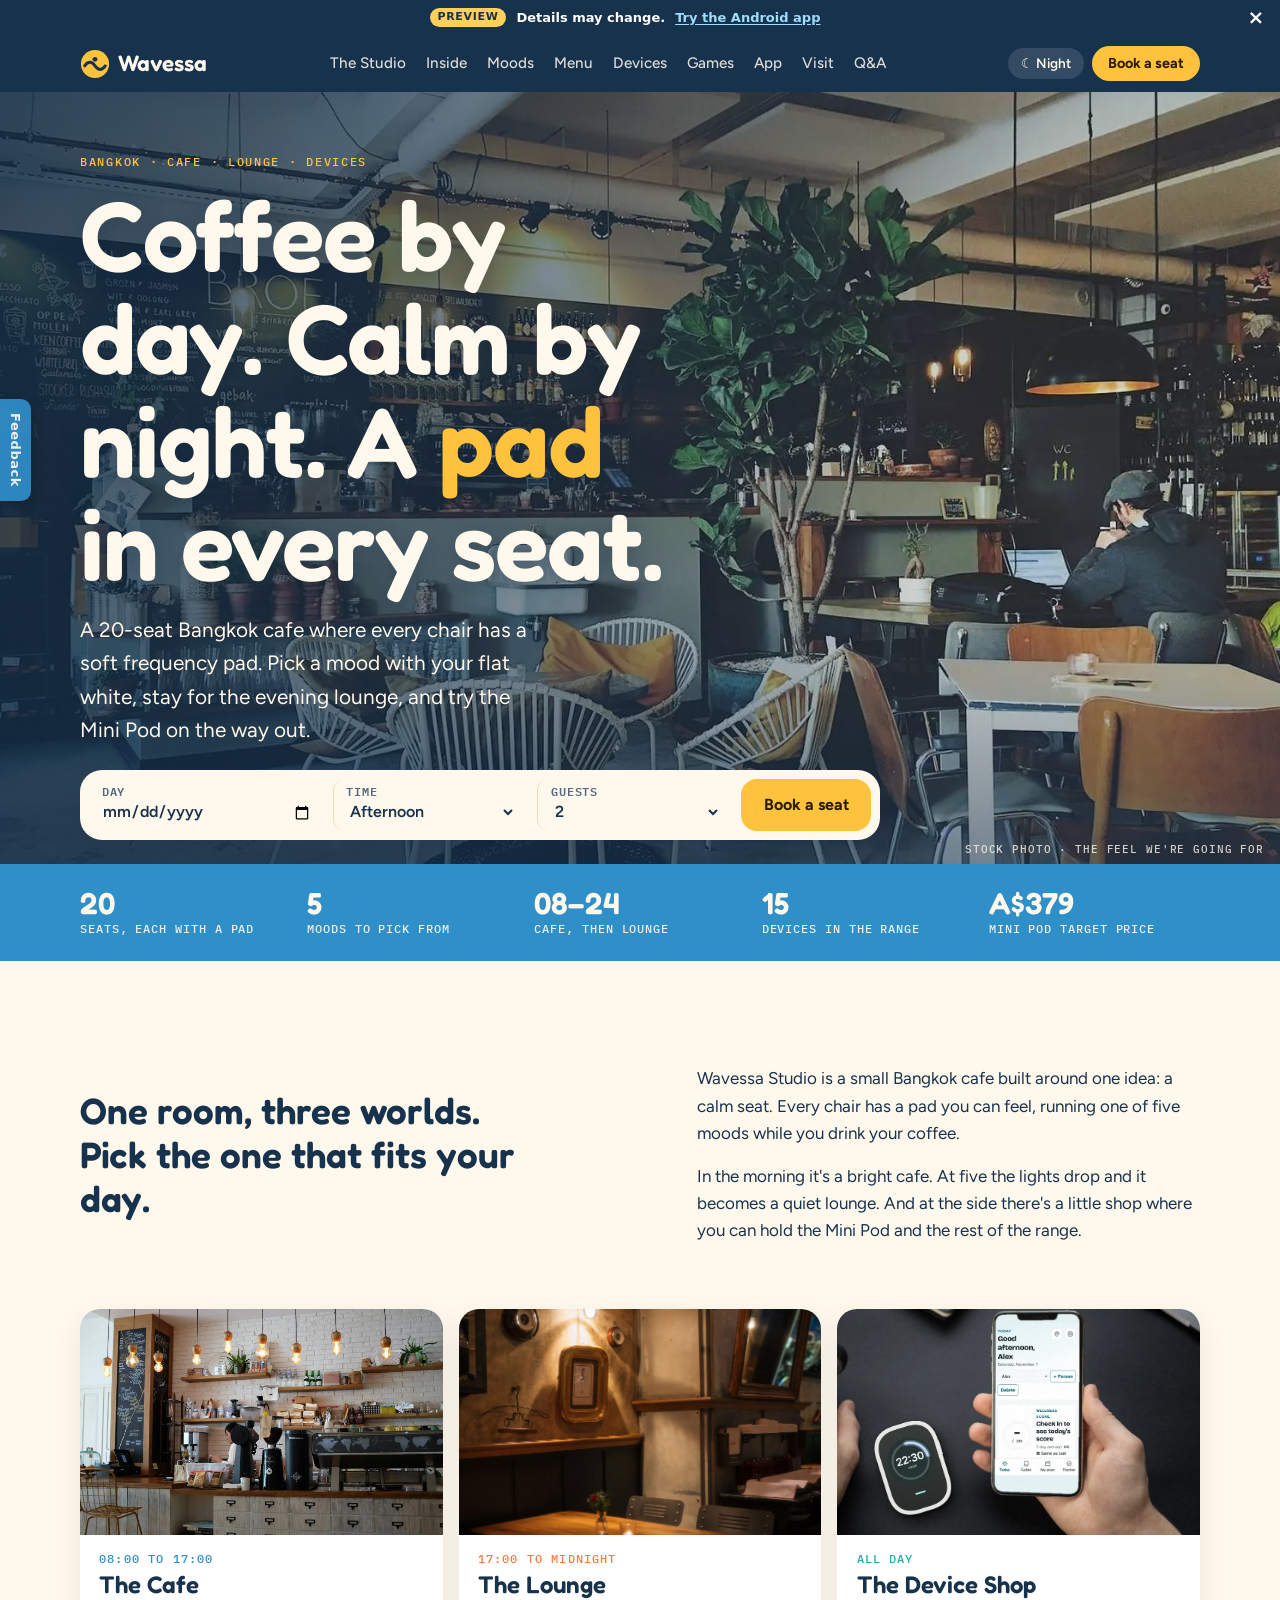
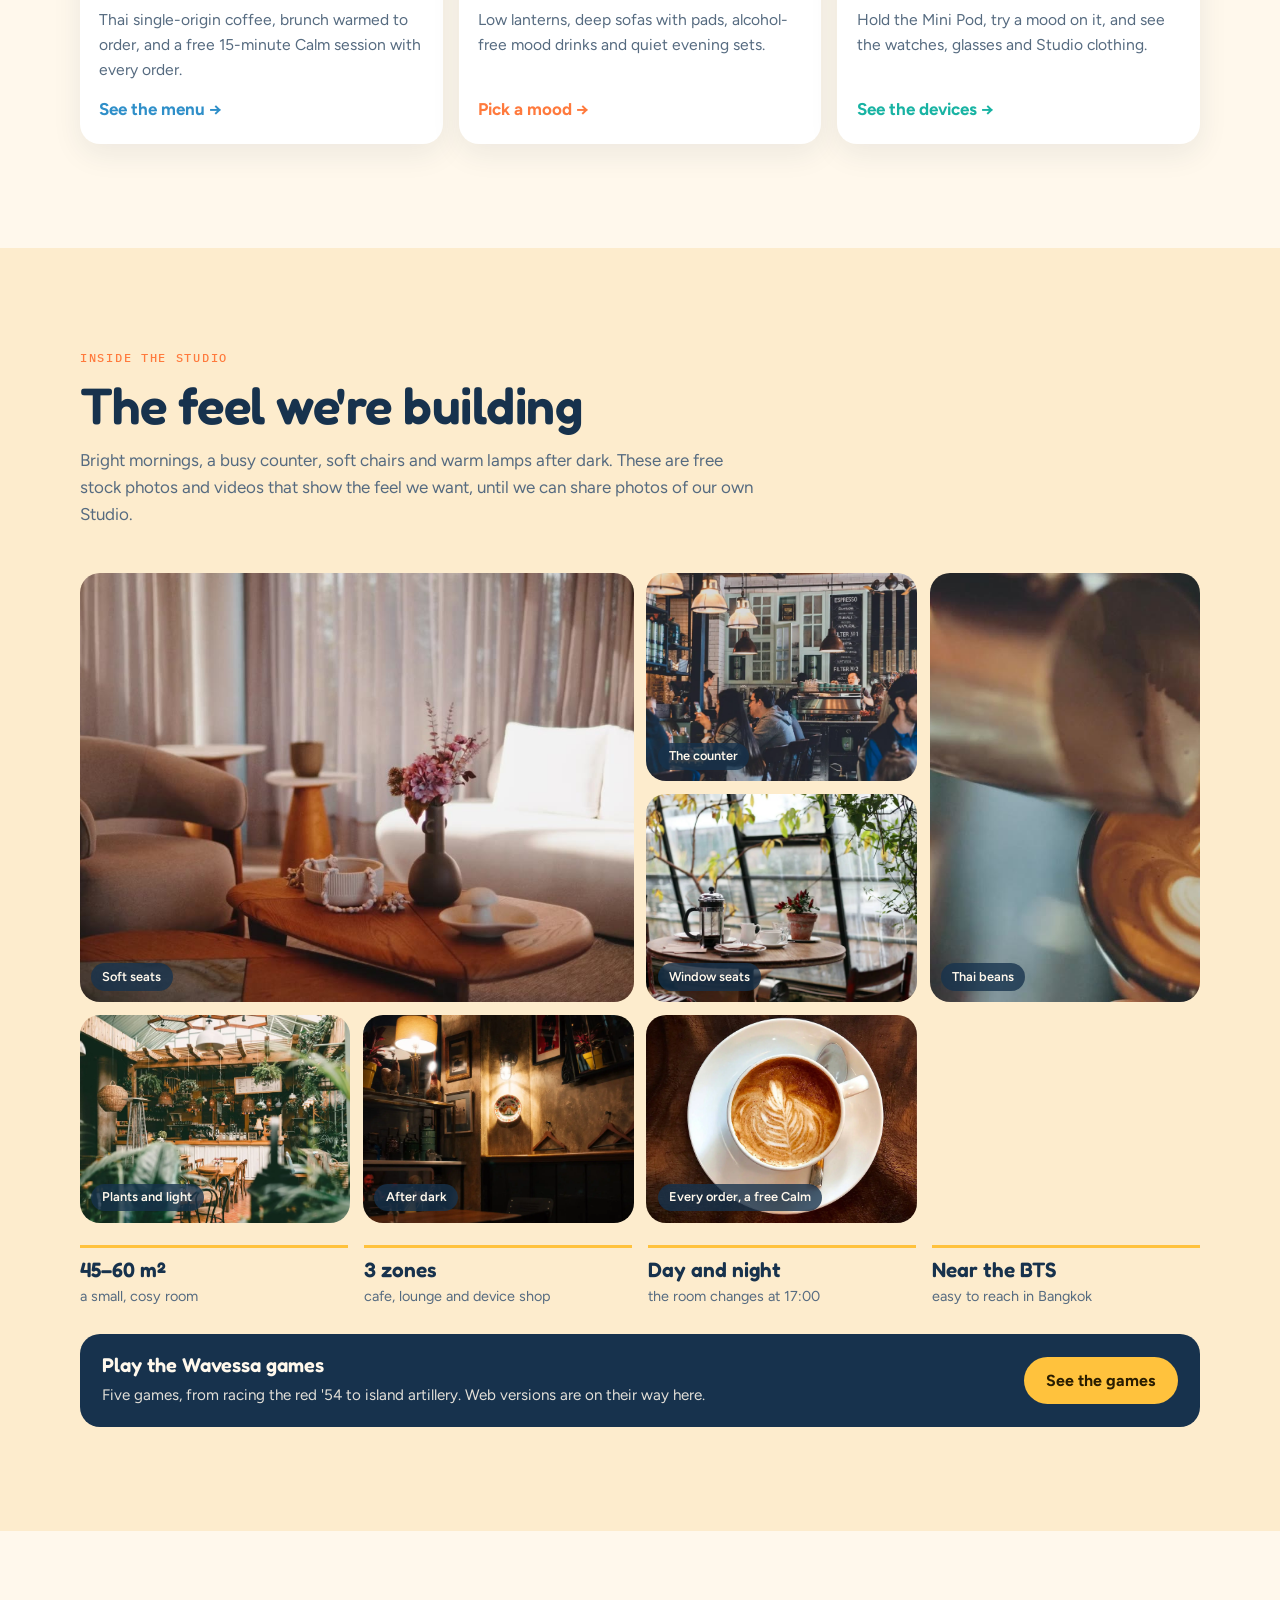
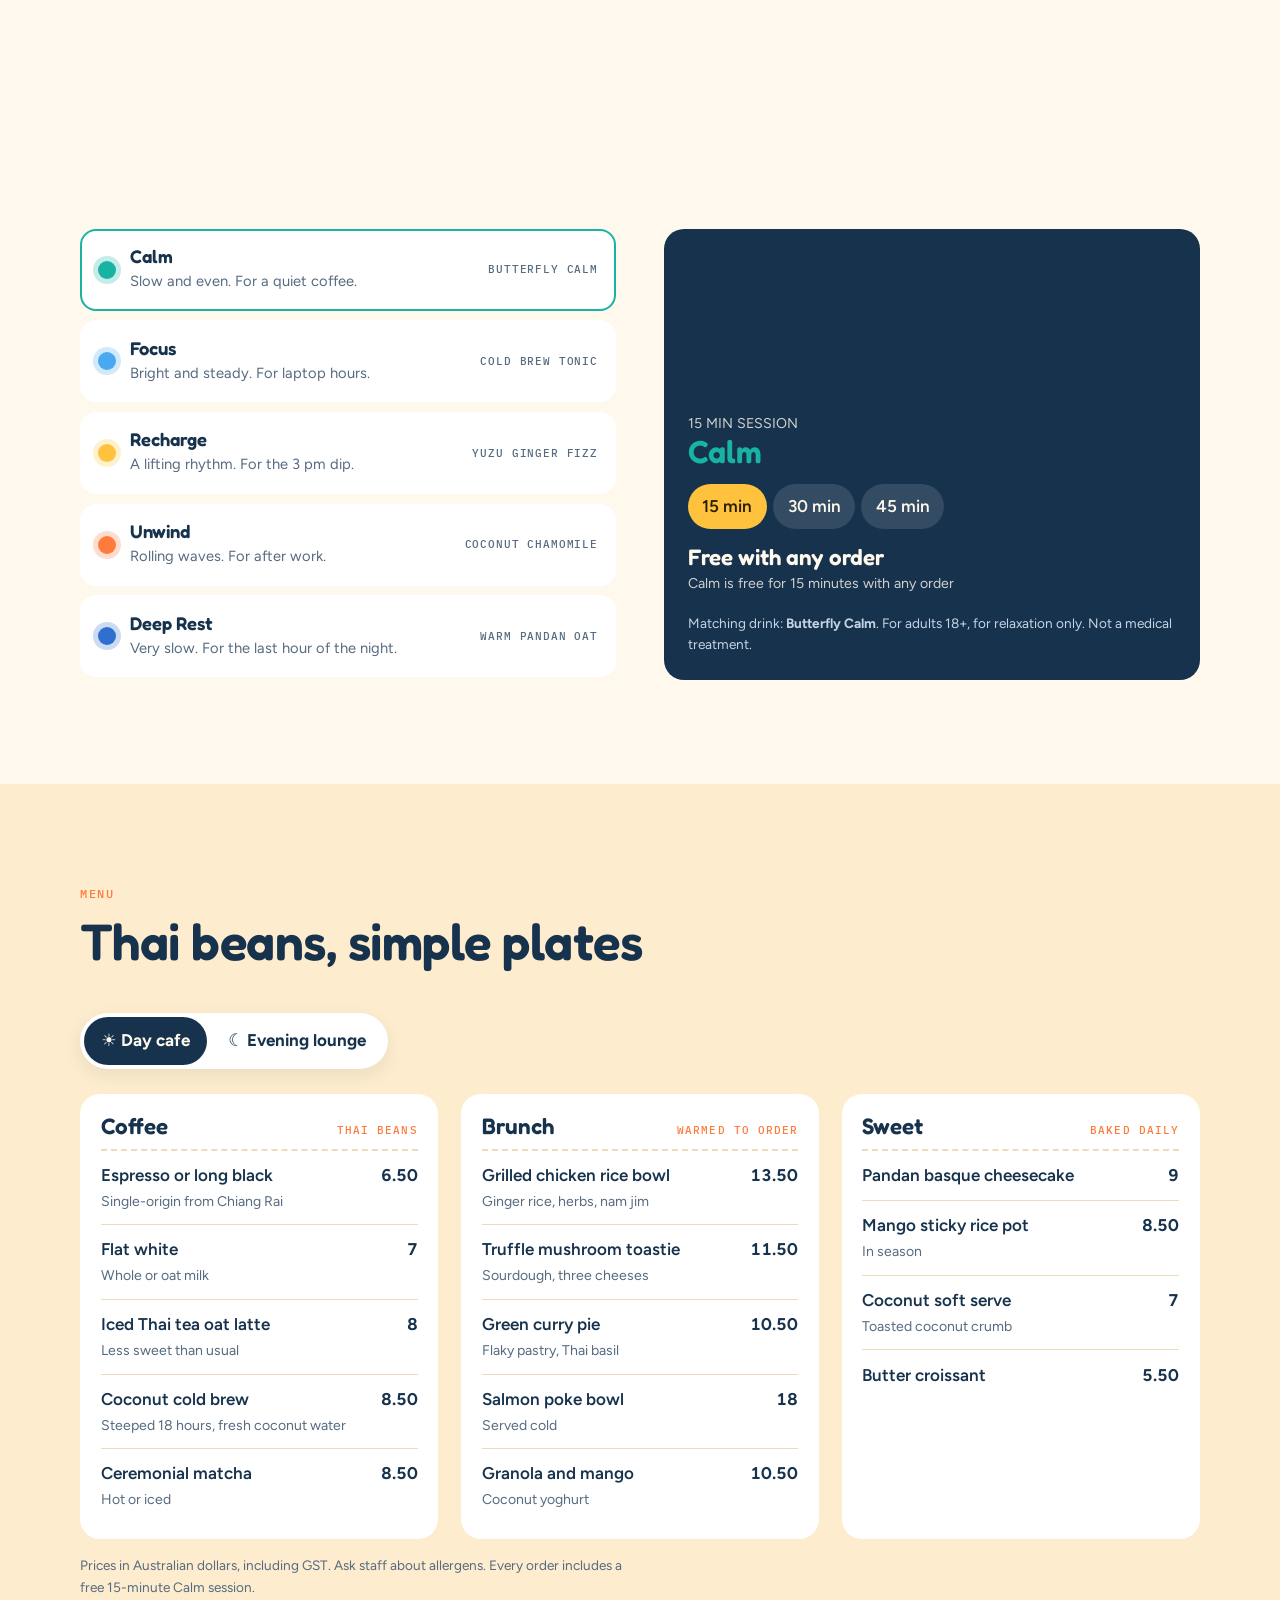
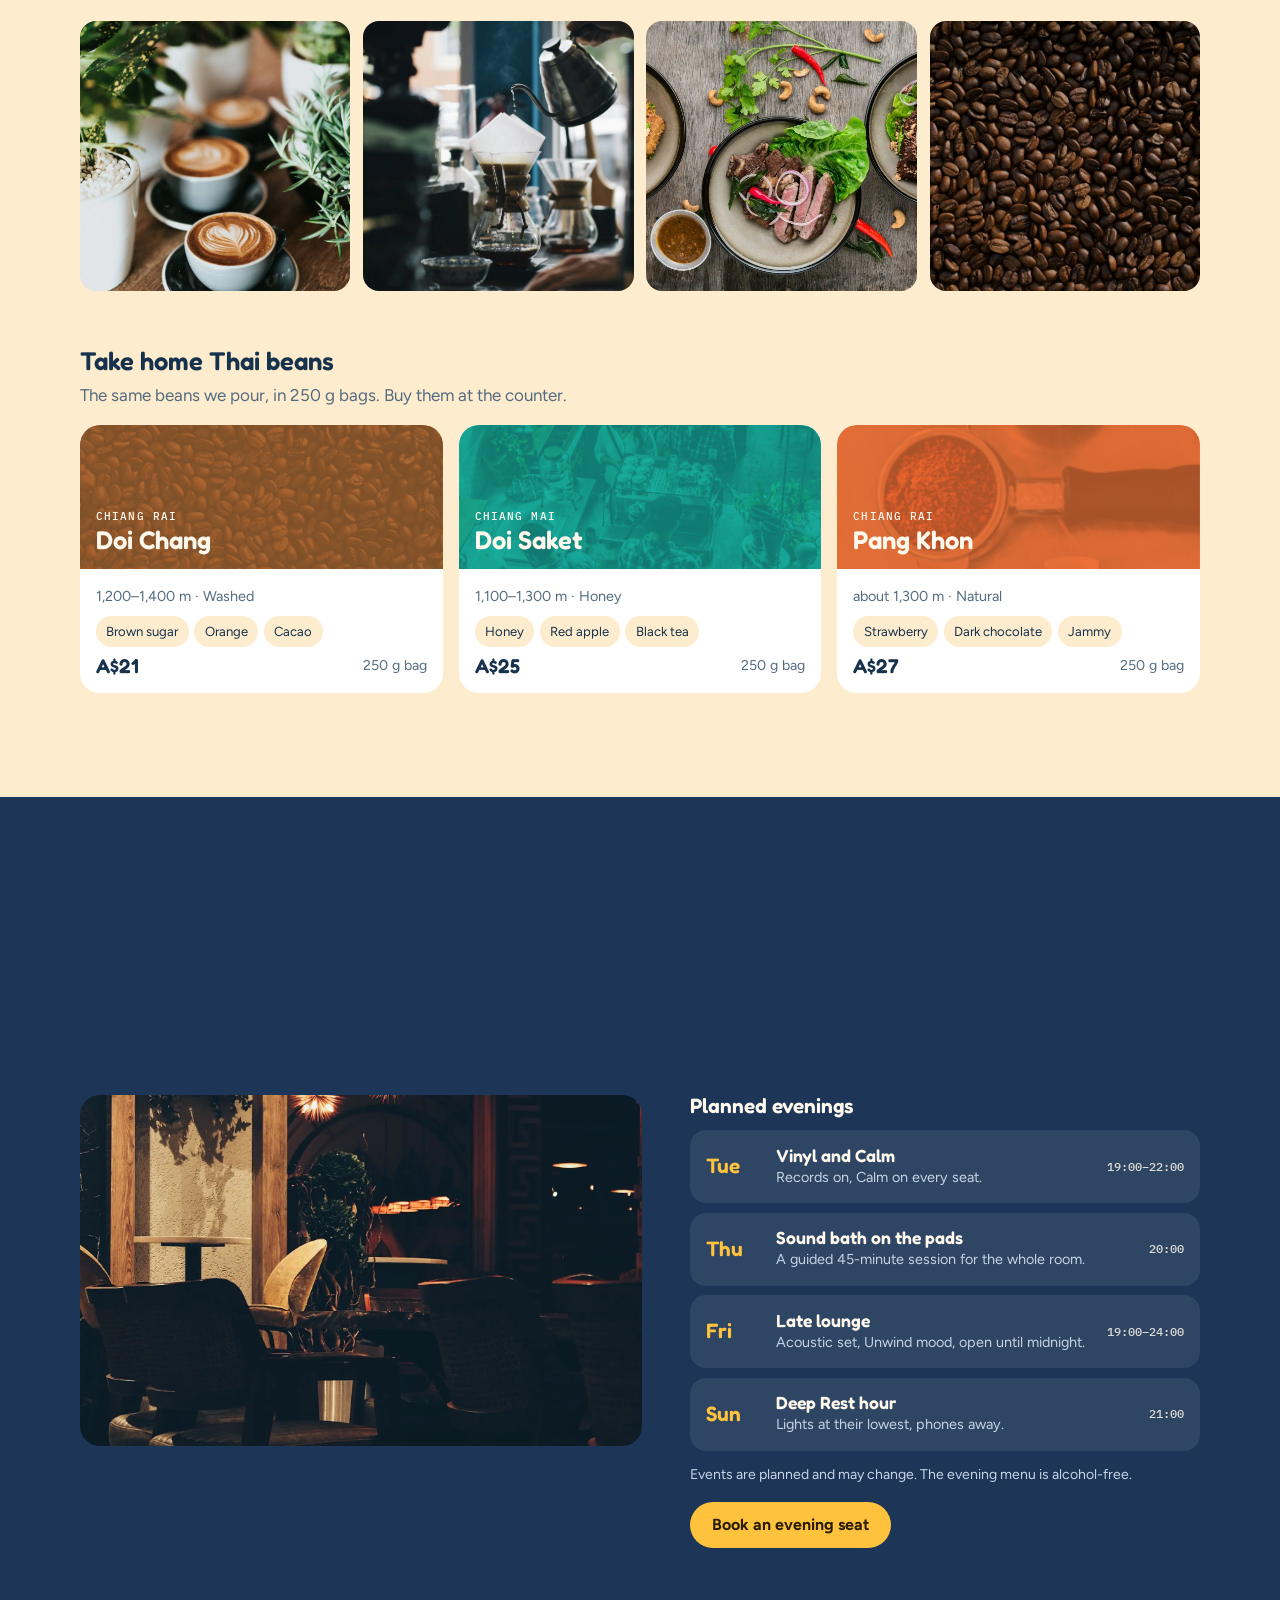
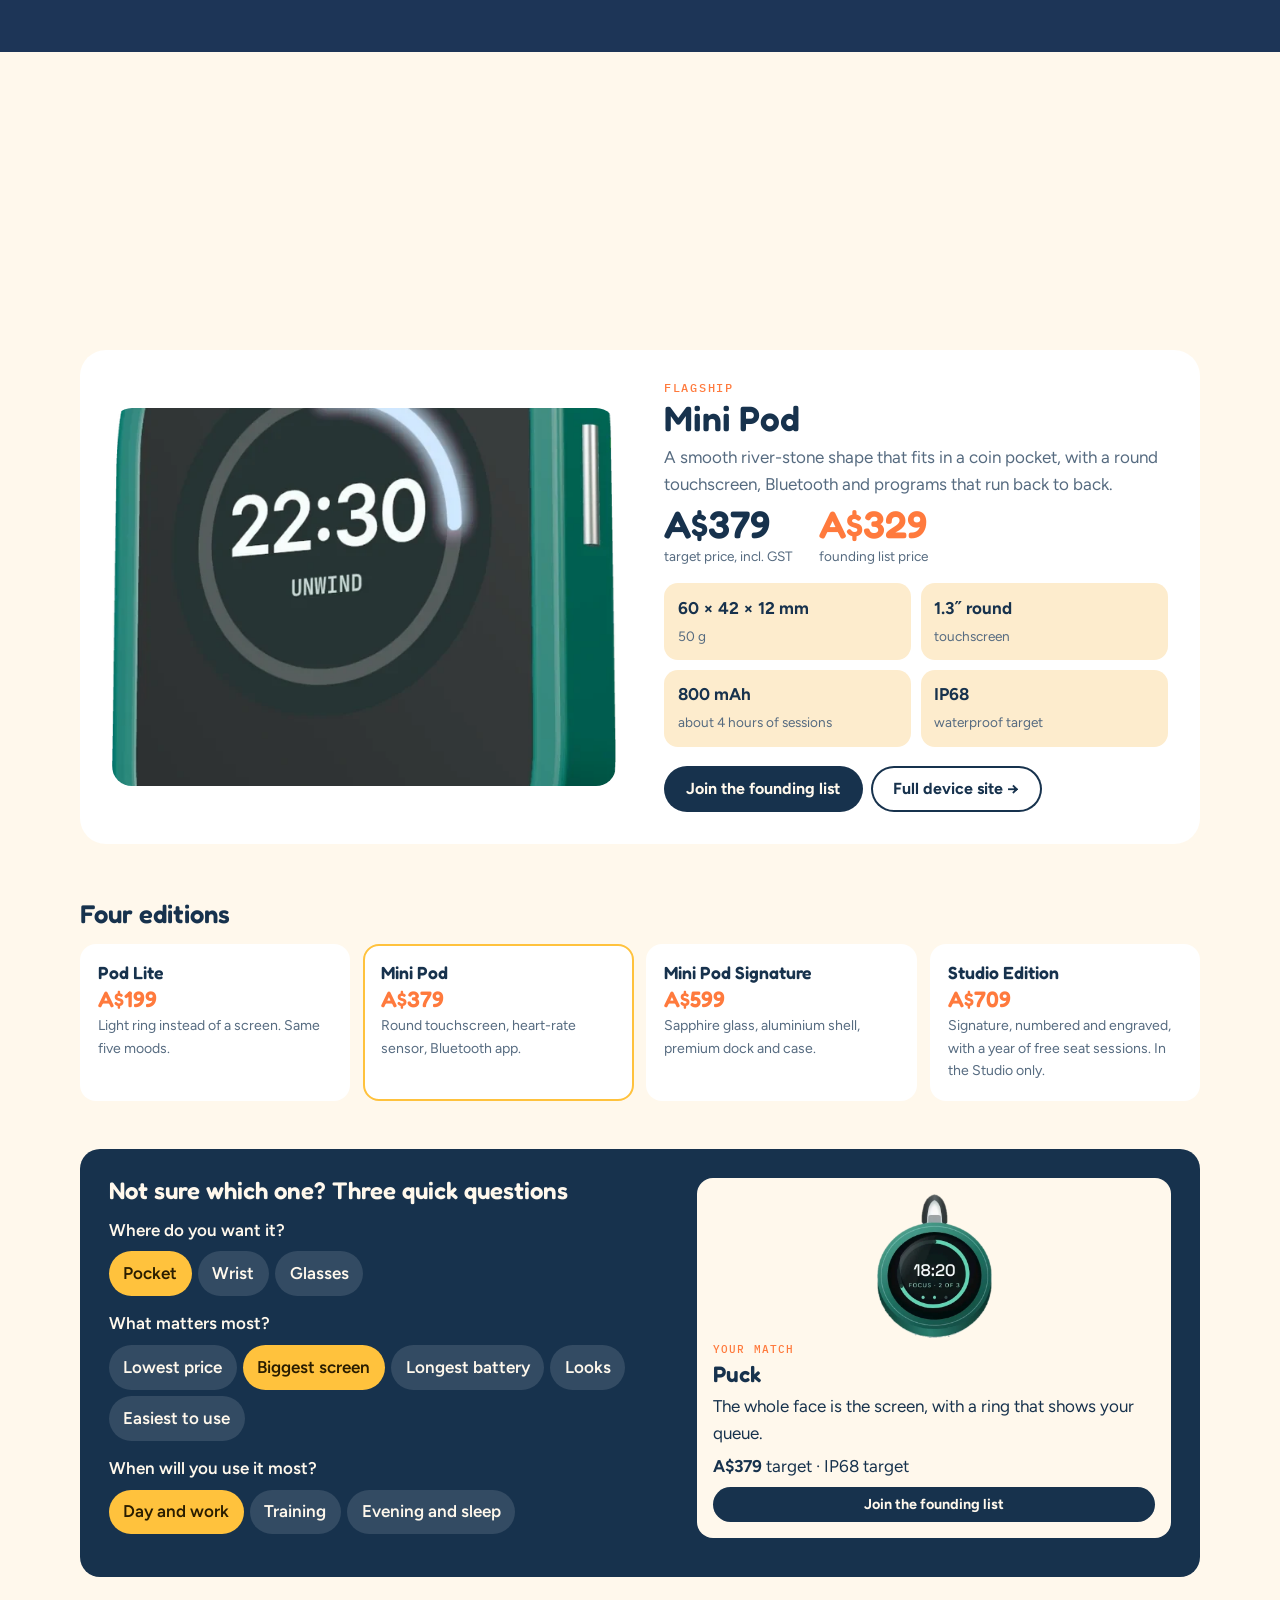
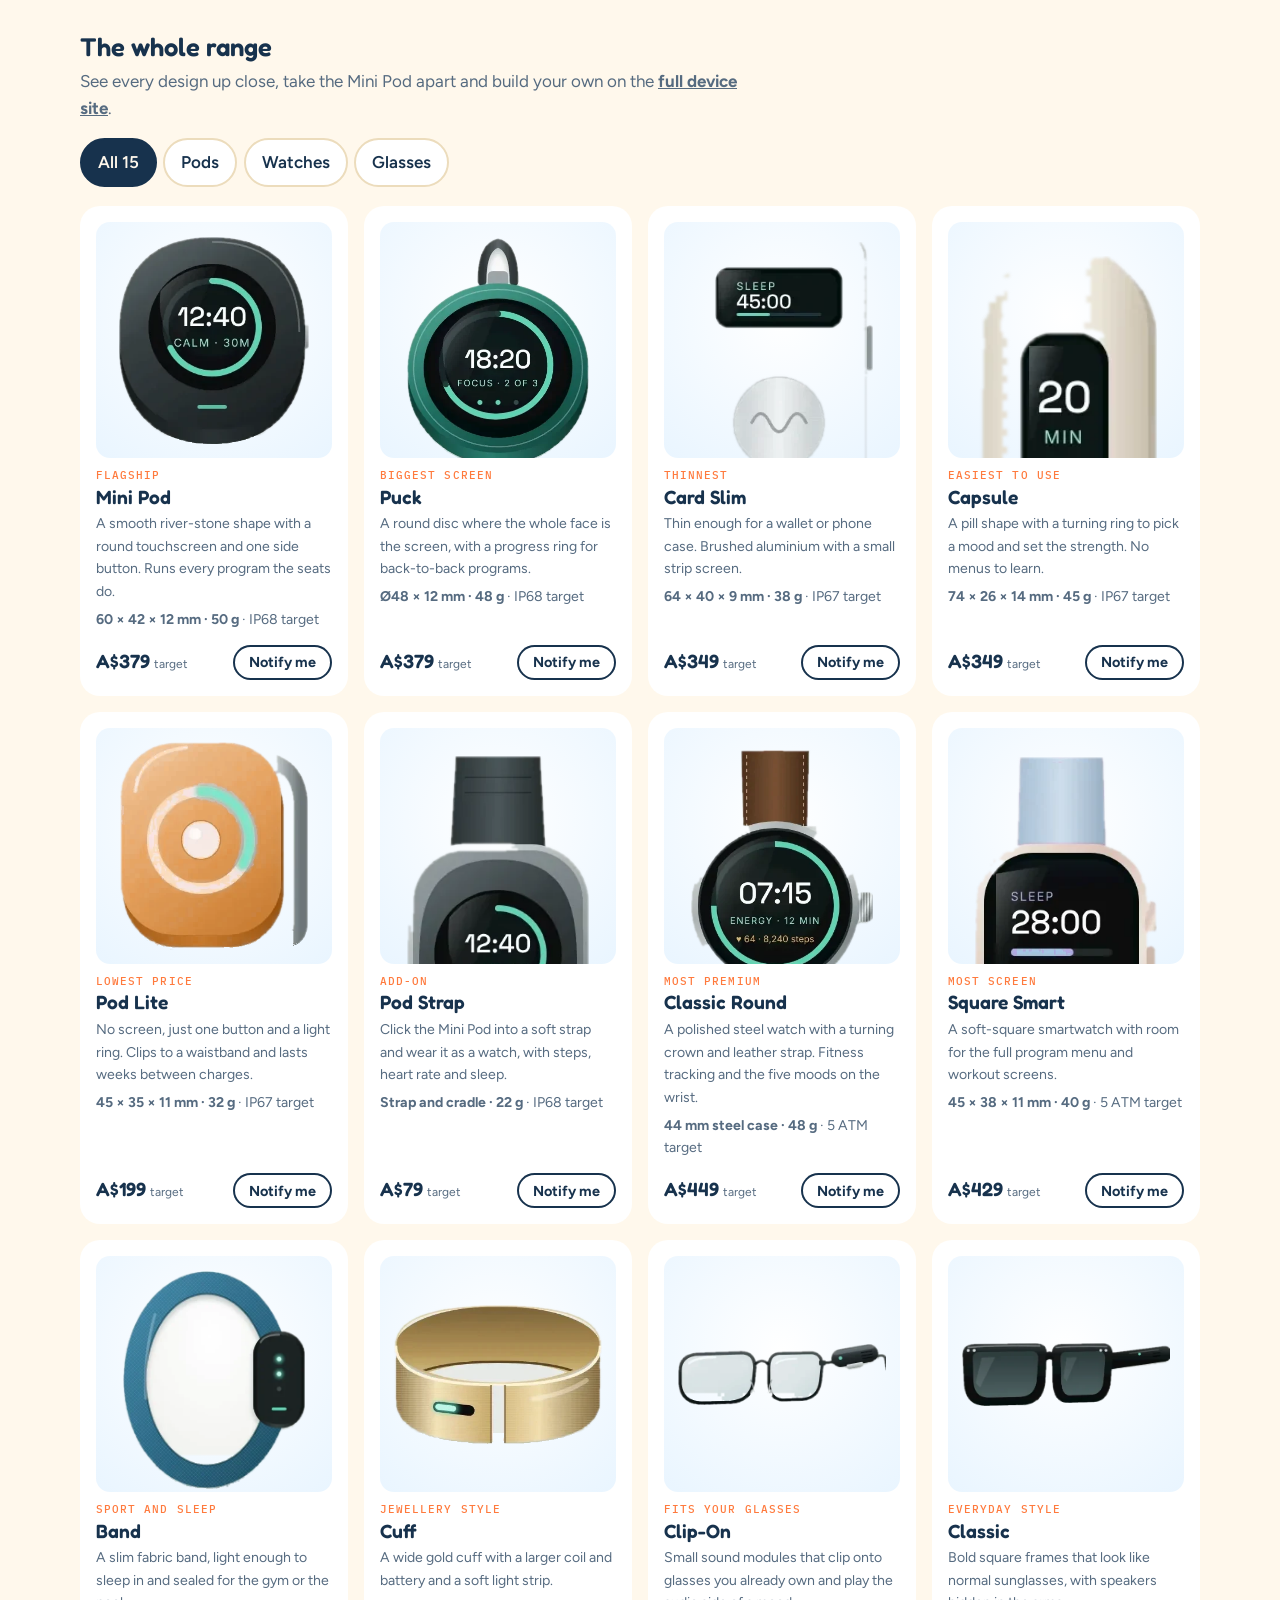
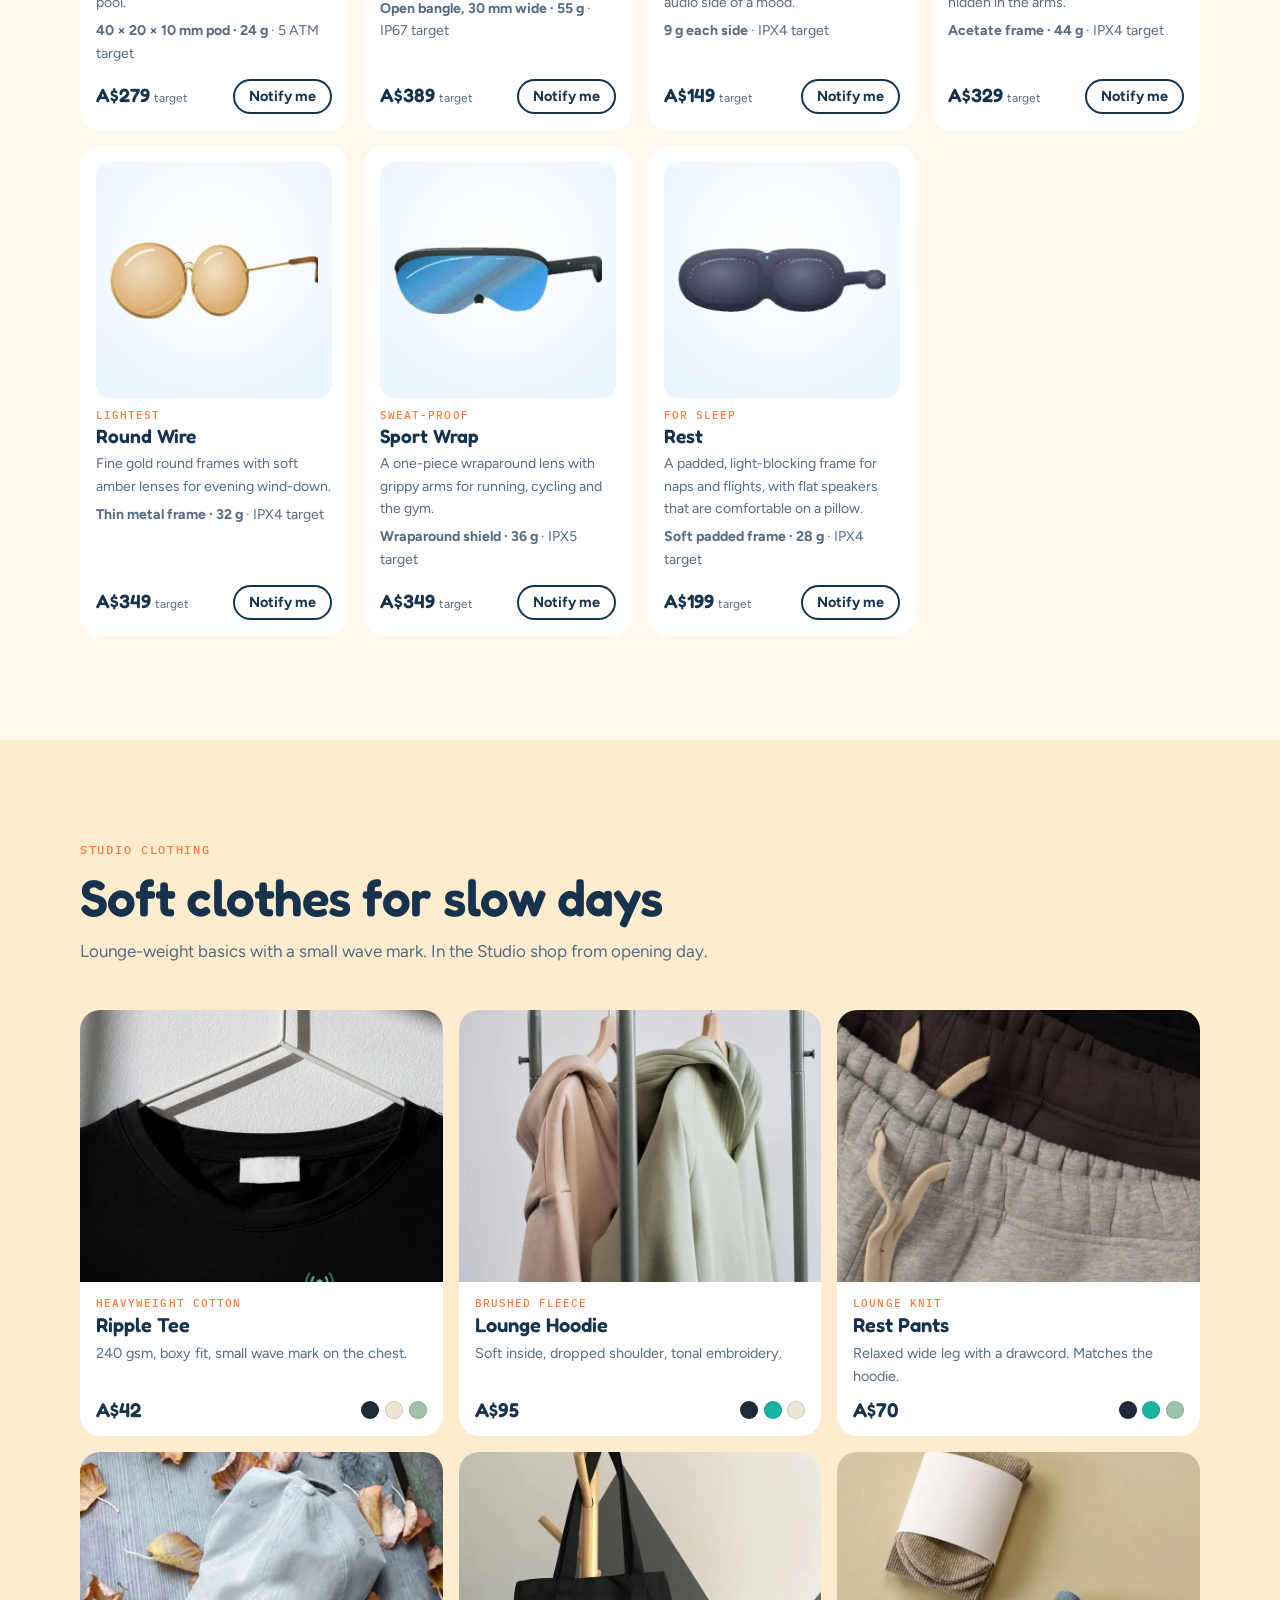
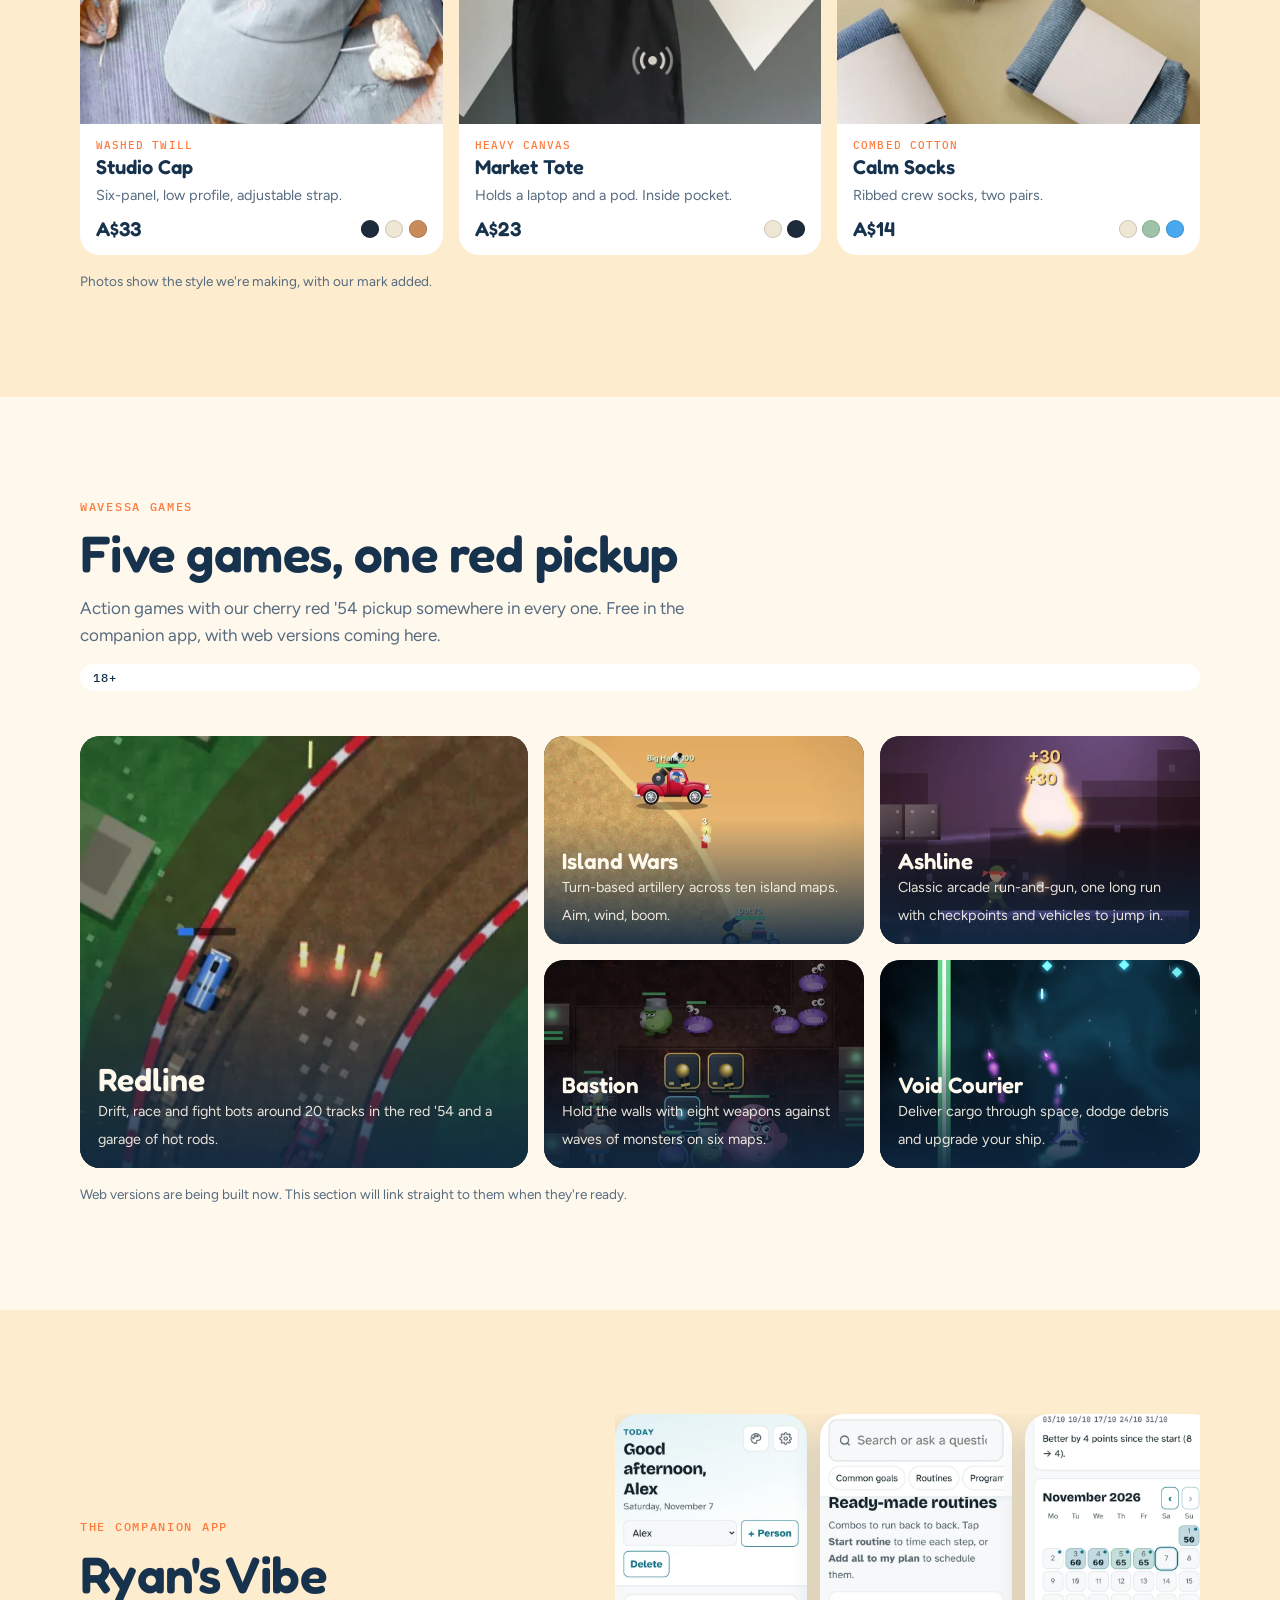
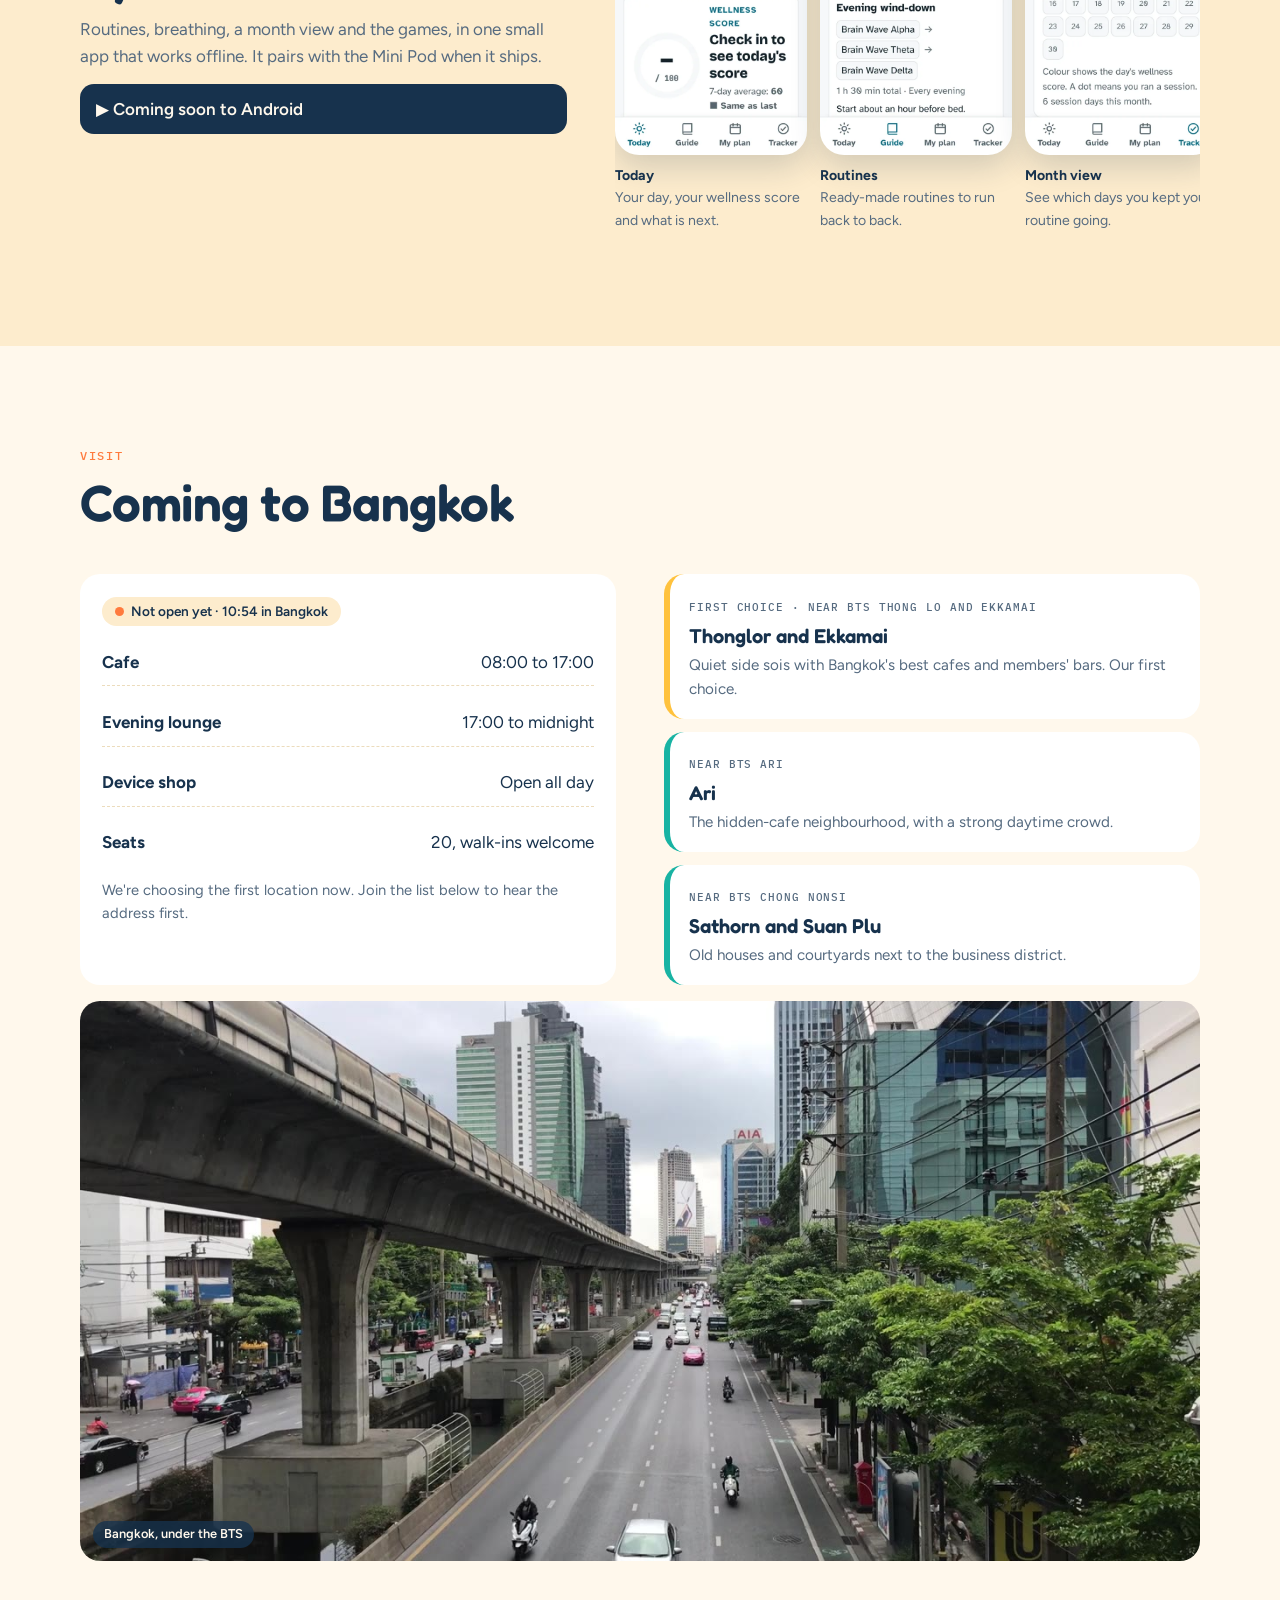
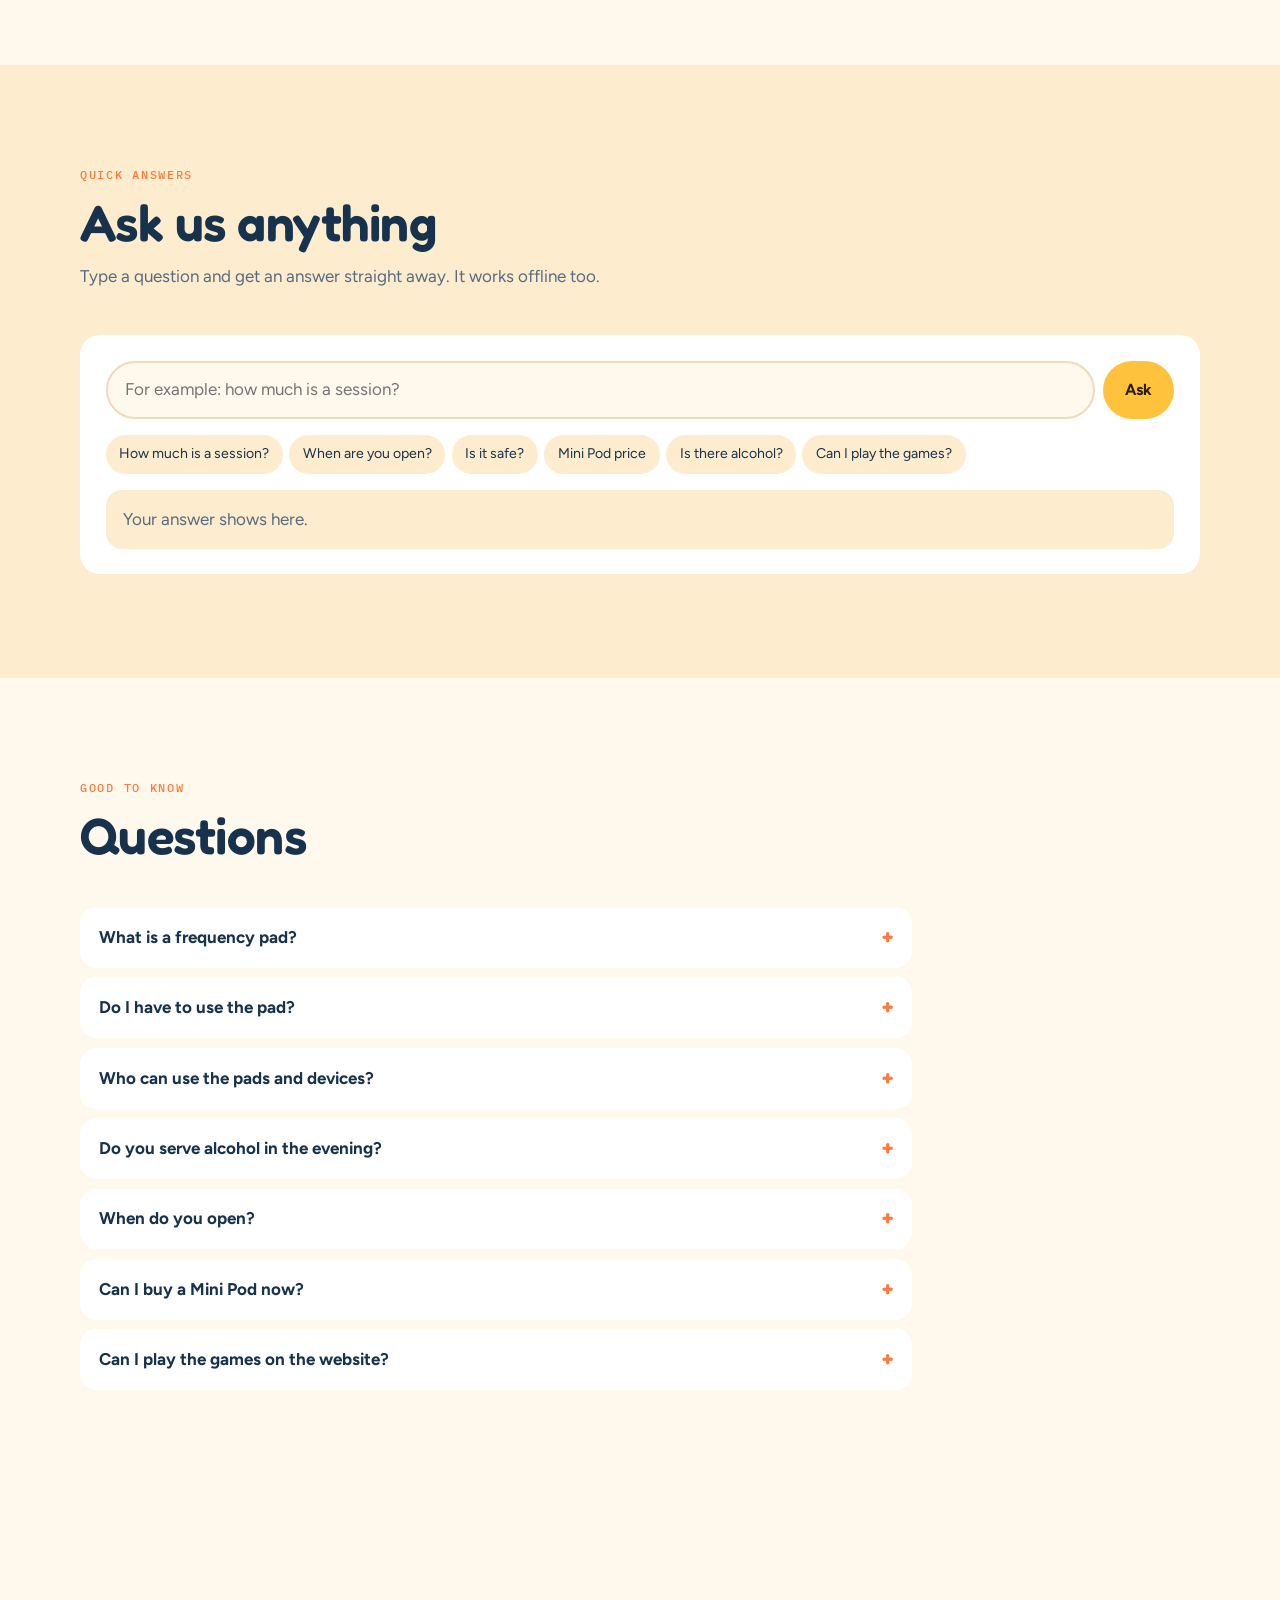
==== commit 35cc59bf: "Preview kit: preview banner, feedback button, Android install page with QR - preview.js: small "Prev" ====
--- a/v2/index.html
+++ b/v2/index.html
@@ -1 +1 @@
-<!doctype html><html lang="en-AU"><head><meta charset="utf-8"><meta name="viewport" content="width=device-width,initial-scale=1,viewport-fit=cover"><link rel="manifest" href="manifest.webmanifest"><meta name="theme-color" content="#17324d"><link rel="icon" href="icons/icon-192.png"><link rel="apple-touch-icon" href="icons/icon-180.png"><meta name="apple-mobile-web-app-capable" content="yes"><meta name="apple-mobile-web-app-title" content="Wavessa"><title>Wavessa Studio</title><meta name="description" content="A Bangkok cafe by day and a calm lounge by night, with a frequency pad in every seat and a shop for the Mini Pod and the Wavessa range."><meta property="og:title" content="Wavessa Studio, Bangkok"><meta property="og:description" content="Coffee by day, a calm lounge by night, and a pad in every seat."><meta property="og:image" content="https://zeus4127.github.io/wavessa/v2/img/hero.jpg"><meta property="og:url" content="https://zeus4127.github.io/wavessa/v2/"><meta name="twitter:card" content="summary_large_image"><link rel="preconnect" href="https://fonts.googleapis.com"><link rel="preconnect" href="https://fonts.gstatic.com" crossorigin><link rel="stylesheet" href="https://fonts.googleapis.com/css2?family=Fredoka:wght@500;600&family=Figtree:wght@400;500;600;700&family=IBM+Plex+Mono:wght@500&display=swap"><style>:root{--bg:#fff8ec;--surface:#fdeccd;--card:#ffffff;--ink:#17324d;--muted:#566b80;--line:#ecdcbc;--navy:#17324d;--on-navy:#fff8ec;--sun:#ffc23d;--sun-ink:#2a1d00;--sea:#2f8fc9;--teal:#18b3a3;--orange:#ff7a3d;--ok:#1d8a5a;--f-display:"Fredoka","Trebuchet MS",system-ui,sans-serif;--f-body:"Figtree","Segoe UI",system-ui,sans-serif;--f-mono:"IBM Plex Mono",ui-monospace,Menlo,monospace;--wrap:72rem;--r:20px}:root[data-theme=night]{--bg:#1d3557;--surface:#24406a;--card:#2b4a78;--ink:#fff8ec;--muted:#c4d4e6;--line:#3a5a8a;--navy:#12253f;--sea:#7cc8ff;--ok:#8fe0b4;color-scheme:dark}*{box-sizing:border-box}[hidden]{display:none!important}html{scroll-behavior:smooth;scroll-padding-top:4.5rem}@media (prefers-reduced-motion:reduce){html{scroll-behavior:auto}}body{margin:0;background:var(--bg);color:var(--ink);font:400 1.0625rem/1.6 var(--f-body);transition:background .5s,color .5s}img{max-width:100%;display:block}.wrap{max-width:var(--wrap);margin:0 auto;padding-left:max(16px,env(safe-area-inset-left,0px));padding-right:max(16px,env(safe-area-inset-right,0px))}h1,h2,h3{margin:0;text-wrap:balance}h1,h2{font-family:var(--f-display);font-weight:600;letter-spacing:-.01em;line-height:1.04}h2{font-size:clamp(2rem, 5vw, 3.2rem)}h3{font:700 1.2rem/1.25 var(--f-body)}p{margin:0;max-width:62ch}a{color:inherit}button,input,select,textarea{font:inherit;color:inherit}:focus-visible{outline:3px solid var(--sun);outline-offset:2px;border-radius:6px}.eyebrow{font:500 .76rem/1 var(--f-mono);letter-spacing:.14em;text-transform:uppercase;color:var(--orange)}.muted{color:var(--muted)}section{padding-block:clamp(3.5rem,9vw,6.5rem)}.head{display:flex;flex-direction:column;gap:.9rem;margin-bottom:clamp(1.8rem,4vw,2.8rem)}.band{background:var(--surface);transition:background .5s}.btn{display:inline-flex;align-items:center;justify-content:center;gap:.5rem;font:700 1rem/1 var(--f-body);padding:.95rem 1.4rem;border-radius:999px;border:0;background:var(--sun);color:var(--sun-ink);text-decoration:none;cursor:pointer;white-space:nowrap;transition:transform .15s,filter .15s}.btn:hover{filter:brightness(1.05);transform:translateY(-1px)}.btn.dark{background:var(--navy);color:var(--on-navy)}.btn.line{background:0 0;color:var(--ink);box-shadow:inset 0 0 0 2px var(--ink)}.btn.sm{padding:.65rem 1rem;font-size:.9rem}.reveal{transition:opacity .7s,transform .7s}.reveal.pre{opacity:0;transform:translateY(24px)}body::before{content:"";position:fixed;inset:0 0 auto;height:env(safe-area-inset-top,0);z-index:30;background:var(--navy)}header.top{position:sticky;top:env(safe-area-inset-top,0);z-index:20;color:#fff8ec;background:#17324d}header.top .wrap{display:flex;align-items:center;justify-content:space-between;gap:1rem;padding-block:.7rem}.brand{font:600 1.4rem/1 var(--f-display);text-decoration:none;display:flex;align-items:center;gap:.5rem}.brand svg{width:30px;height:30px;flex:none}nav.links{display:flex;gap:1.25rem;font:500 .95rem/1 var(--f-body)}nav.links a{text-decoration:none;opacity:.85}nav.links a:hover{opacity:1;color:var(--sun)}.hright{display:flex;gap:.5rem;align-items:center}.tbtn{border:0;background:rgba(255,255,255,.12);color:#fff8ec;border-radius:999px;padding:.55rem .8rem;font:600 .85rem/1 var(--f-body);cursor:pointer;white-space:nowrap}.tbtn:hover{background:rgba(255,255,255,.22)}@media (max-width:1020px){nav.links{display:none}}@media (max-width:420px){.brand span{display:none}}.hero{position:relative;color:#fff8ec;background:#7cc8ff;min-height:clamp(36rem,82vh,50rem);overflow:hidden;isolation:isolate;display:flex;flex-direction:column}.hero .bg{position:absolute;inset:0;z-index:-2;background:#7cc8ff url("img/hero.jpg") center 55%/cover no-repeat;transition:opacity .6s}.hero .bg.n{background-image:url("img/hero-night.jpg");opacity:0}:root[data-theme=night] .hero .bg.n{opacity:1}@media (max-width:700px){.hero .bg{background-image:url("img/hero-small.jpg");background-position:50% 70%}.hero .bg.n{background-image:url("img/hero-night-small.jpg")}}.hero .shade{position:absolute;inset:0;z-index:-1;background:linear-gradient(100deg,rgba(14,40,66,.78) 0,rgba(14,40,66,.42) 45%,rgba(14,40,66,0) 75%),linear-gradient(0deg,rgba(14,40,66,.5) 0,rgba(14,40,66,0) 35%)}.hero .credit{position:absolute;right:max(16px,env(safe-area-inset-right,0px));bottom:.6rem;font:500 .68rem/1 var(--f-mono);letter-spacing:.08em;text-transform:uppercase;opacity:.8}@media (max-width:720px){.hero .credit{display:none}}@media (max-width:700px){.hero .shade{background:linear-gradient(180deg,rgba(14,40,66,.82) 0,rgba(14,40,66,.62) 55%,rgba(14,40,66,.3) 100%)}}.hero .wrap{flex:1 0 auto;width:100%;display:flex;flex-direction:column;justify-content:space-between;gap:1.5rem;padding-block:clamp(2rem,6vw,4rem) 1.5rem}.hero h1{font-size:clamp(2.8rem, 8vw, 6.2rem);max-width:12ch;text-shadow:0 3px 24px rgba(14,40,66,.35)}.hero h1 em{font-style:normal;color:var(--sun)}.hero .lede{margin-top:1.1rem;font-size:clamp(1.05rem, 2vw, 1.3rem);max-width:36ch}form.quick{display:grid;grid-template-columns:1.2fr 1fr 1fr auto;gap:.5rem;background:#fff8ec;color:#17324d;border-radius:22px;padding:.55rem;box-shadow:0 18px 50px rgba(14,40,66,.3);max-width:50rem}form.quick label{display:flex;flex-direction:column;gap:.15rem;padding:.35rem .8rem;border-radius:12px;font:600 .72rem/1.1 var(--f-mono);letter-spacing:.08em;text-transform:uppercase;color:#566b80;min-width:0}form.quick label+label{border-left:1px solid #ecdcbc}form.quick input,form.quick select{border:0;background:0 0;font:600 1rem/1.3 var(--f-body);color:#17324d;padding:.1rem 0;width:100%;min-width:0;color-scheme:light}form.quick .btn{border-radius:16px}@media (max-width:720px){form.quick{grid-template-columns:1fr 1fr}form.quick label+label{border-left:0}form.quick label:first-child{grid-column:1/-1}form.quick .btn{grid-column:1/-1}}.facts{background:var(--sea);color:#fff8ec}:root[data-theme=night] .facts{background:#12253f}.facts .wrap{display:grid;grid-template-columns:repeat(5,1fr);gap:1rem;padding-block:1.5rem}.facts div{display:flex;flex-direction:column;gap:.25rem}.facts b{font:600 1.9rem/1 var(--f-display);font-variant-numeric:tabular-nums}.facts small{font:500 .72rem/1.3 var(--f-mono);letter-spacing:.08em;text-transform:uppercase;opacity:.9}@media (max-width:760px){.facts .wrap{grid-template-columns:repeat(2,1fr);row-gap:1.3rem}.facts div:last-child{grid-column:1/-1}}.intro{display:grid;grid-template-columns:1.1fr 1fr;gap:clamp(2rem,5vw,4rem);align-items:center}.intro .big{font:600 clamp(1.6rem, 3.2vw, 2.3rem)/1.2 var(--f-display);max-width:22ch}.intro .text{display:flex;flex-direction:column;gap:1rem}@media (max-width:820px){.intro{grid-template-columns:1fr}}.worlds{display:grid;grid-template-columns:repeat(3,1fr);gap:1rem;margin-top:clamp(2.5rem,6vw,4rem)}.world{background:var(--card);border-radius:var(--r);overflow:hidden;display:flex;flex-direction:column;box-shadow:0 10px 30px rgba(23,50,77,.08)}.world img{aspect-ratio:16/10;object-fit:cover;width:100%;background:#7cc8ff}.world .body{padding:1.1rem 1.2rem 1.3rem;display:flex;flex-direction:column;gap:.5rem;flex:1}.world .when{font:500 .72rem/1 var(--f-mono);letter-spacing:.1em;text-transform:uppercase;color:var(--wc)}.world h3{font:600 1.5rem/1.1 var(--f-display)}.world p{color:var(--muted);font-size:.98rem}.world a{margin-top:auto;padding-top:.4rem;font-weight:700;color:var(--wc);text-decoration:none}@media (max-width:860px){.worlds{grid-template-columns:1fr}}.gal{display:grid;grid-template-columns:repeat(4,1fr);grid-auto-rows:13rem;gap:.8rem}.gal figure{margin:0;position:relative;border-radius:var(--r);overflow:hidden;background:#24406a}.gal img,.gal video{width:100%;height:100%;object-fit:cover;display:block}.gal .big{grid-column:span 2;grid-row:span 2}.gal .tall{grid-row:span 2}.gal figcaption{position:absolute;left:.7rem;bottom:.7rem;background:rgba(23,50,77,.78);color:#fff8ec;font:600 .8rem/1 var(--f-body);padding:.45rem .7rem;border-radius:999px}@media (max-width:860px){.gal{grid-template-columns:1fr 1fr;grid-auto-rows:10rem}}.m3d-facts{display:grid;grid-template-columns:repeat(4,1fr);gap:1rem;margin-top:1.4rem}.m3d-facts div{display:flex;flex-direction:column;gap:.2rem;border-top:3px solid var(--sun);padding-top:.7rem}.m3d-facts b{font:600 1.3rem/1.1 var(--f-display)}.m3d-facts span{color:var(--muted);font-size:.9rem}@media (max-width:760px){.m3d-facts{grid-template-columns:1fr 1fr}}.street{margin-top:1rem;border-radius:var(--r);overflow:hidden;position:relative;aspect-ratio:16/8;background:#24406a}.street video{width:100%;height:100%;object-fit:cover;display:block}.street span{position:absolute;left:.8rem;bottom:.8rem;background:rgba(23,50,77,.78);color:#fff8ec;font:600 .8rem/1 var(--f-body);padding:.45rem .7rem;border-radius:999px}.game-card{margin-top:1.6rem;display:flex;gap:1.2rem;align-items:center;justify-content:space-between;background:var(--navy);color:#fff8ec;border-radius:var(--r);padding:1.2rem 1.4rem}.game-card b{display:block;font:600 1.25rem/1.2 var(--f-display);margin-bottom:.25rem}.game-card span{opacity:.88;font-size:.95rem}@media (max-width:640px){.game-card{flex-direction:column;align-items:flex-start}}.moods{display:grid;grid-template-columns:1fr 1fr;gap:clamp(1.5rem,4vw,3rem);align-items:start}.mlist{display:flex;flex-direction:column;gap:.6rem}.mood{display:grid;grid-template-columns:auto 1fr auto;gap:.9rem;align-items:center;text-align:left;background:var(--card);border:2px solid transparent;border-radius:16px;padding:.9rem 1rem;cursor:pointer}.mood i{width:18px;height:18px;border-radius:50%;background:var(--c);box-shadow:0 0 0 5px color-mix(in srgb,var(--c) 25%,transparent)}.mood b{display:block;font:600 1.15rem/1.2 var(--f-display)}.mood span{color:var(--muted);font-size:.92rem}.mood em{font:500 .66rem/1.2 var(--f-mono);letter-spacing:.08em;text-transform:uppercase;font-style:normal;color:var(--muted);text-align:right;max-width:9rem}.mood[aria-pressed=true]{border-color:var(--c)}.seat{background:var(--navy);color:#fff8ec;border-radius:var(--r);padding:1.5rem;display:flex;flex-direction:column;gap:1rem;position:sticky;top:5.5rem}.seat canvas{width:100%;height:140px;display:block}.seat .now{font:600 2rem/1 var(--f-display);color:var(--mc,#18b3a3)}.lens{display:flex;gap:.4rem;flex-wrap:wrap}.lens button{border:0;background:rgba(255,255,255,.12);color:#fff8ec;border-radius:999px;padding:.55rem .9rem;font-weight:600;cursor:pointer}.lens button[aria-pressed=true]{background:var(--sun);color:var(--sun-ink)}.seat .price{font:600 1.4rem/1.1 var(--f-display)}.seat small{opacity:.8}.note{font-size:.85rem;color:var(--muted);margin-top:1rem}.seat .note{color:#c4d4e6;margin:0}@media (max-width:860px){.moods{grid-template-columns:1fr}.seat{position:static}.mood em{display:none}}.tabs{display:inline-flex;background:var(--card);border-radius:999px;padding:.25rem;gap:.2rem;box-shadow:0 6px 18px rgba(23,50,77,.08)}.tabs button{border:0;background:0 0;border-radius:999px;padding:.65rem 1.1rem;font-weight:700;cursor:pointer}.tabs button[aria-selected=true]{background:var(--navy);color:#fff8ec}:root[data-theme=night] .tabs button[aria-selected=true]{background:var(--sun);color:var(--sun-ink)}.menu-grid{display:grid;grid-template-columns:repeat(3,1fr);gap:1.4rem;margin-top:1.6rem}.menu-col{background:var(--card);border-radius:var(--r);padding:1.3rem 1.3rem 1rem}.menu-col h3{font:600 1.4rem/1 var(--f-display);display:flex;justify-content:space-between;align-items:baseline;gap:.5rem;padding-bottom:.7rem;border-bottom:2px dashed var(--line)}.menu-col h3 small{font:500 .68rem/1 var(--f-mono);letter-spacing:.1em;text-transform:uppercase;color:var(--orange)}.menu-col ul{list-style:none;margin:0;padding:0}.menu-col li{display:grid;grid-template-columns:1fr auto;gap:.1rem 1rem;padding:.7rem 0;border-bottom:1px solid var(--line)}.menu-col li:last-child{border-bottom:0}.menu-col li b{font-weight:600}.menu-col li em{font-style:normal;font-weight:700;font-variant-numeric:tabular-nums}.menu-col li span{grid-column:1/-1;color:var(--muted);font-size:.88rem}.menu-photos{display:grid;grid-template-columns:repeat(4,1fr);gap:.8rem;margin-top:1.4rem}.menu-photos img{border-radius:16px;aspect-ratio:1;object-fit:cover;width:100%}@media (max-width:900px){.menu-grid{grid-template-columns:1fr}.menu-photos{grid-template-columns:repeat(2,1fr)}}.pod{display:grid;grid-template-columns:1fr 1fr;gap:clamp(1.5rem,4vw,3rem);align-items:center;background:var(--card);border-radius:calc(var(--r) + 6px);padding:clamp(1.2rem,3vw,2rem)}.pod img{border-radius:var(--r);width:100%;aspect-ratio:4/3;object-fit:cover}.pod .price-row{display:flex;gap:1.6rem;flex-wrap:wrap;align-items:baseline;margin:.4rem 0 .2rem}.pod .price-row b{font:600 2.4rem/1 var(--f-display)}.pod .price-row small{display:block;color:var(--muted);font-size:.85rem}.specs{display:grid;grid-template-columns:1fr 1fr;gap:.6rem;margin:1rem 0 1.2rem}.specs div{background:var(--surface);border-radius:14px;padding:.7rem .85rem}.specs b{display:block;font-weight:700}.specs span{color:var(--muted);font-size:.85rem}@media (max-width:860px){.pod{grid-template-columns:1fr}}.filters{display:flex;gap:.4rem;flex-wrap:wrap;margin:2.2rem 0 1.2rem}.filters button{border:2px solid var(--line);background:var(--card);border-radius:999px;padding:.55rem 1rem;font-weight:600;cursor:pointer}.filters button[aria-pressed=true]{background:var(--navy);color:#fff8ec;border-color:var(--navy)}.range{display:grid;grid-template-columns:repeat(auto-fill,minmax(13.5rem,1fr));gap:1rem}.dev{background:var(--card);border-radius:var(--r);padding:1rem;display:flex;flex-direction:column;gap:.35rem}.dev .pic{aspect-ratio:1;border-radius:14px;background:radial-gradient(circle at 50% 40%,#fff,#e9f5ff);display:grid;place-items:center;overflow:hidden}:root[data-theme=night] .dev .pic{background:radial-gradient(circle at 50% 40%,#3b5f92,#24406a)}.dev .pic img{width:88%;height:88%;object-fit:contain}.dev .tag{font:500 .66rem/1 var(--f-mono);letter-spacing:.1em;text-transform:uppercase;color:var(--orange);margin-top:.4rem}.dev h3{font:600 1.2rem/1.1 var(--f-display)}.dev p{font-size:.88rem;color:var(--muted)}.dev .foot{display:flex;justify-content:space-between;align-items:center;margin-top:auto;padding-top:.5rem}.dev .foot b{font:600 1.2rem/1 var(--f-display)}.dev .foot small{color:var(--muted);font-size:.75rem}.games{display:grid;grid-template-columns:1.4fr 1fr 1fr;grid-auto-rows:1fr;gap:1rem}.game{position:relative;border-radius:var(--r);overflow:hidden;background:var(--navy);color:#fff8ec;min-height:13rem;display:flex;flex-direction:column;justify-content:flex-end}.game img{position:absolute;inset:0;width:100%;height:100%;object-fit:cover}.game::after{content:"";position:absolute;inset:0;background:linear-gradient(0deg,rgba(14,40,66,.9) 0,rgba(14,40,66,0) 60%)}.game div{position:relative;z-index:1;padding:1rem 1.1rem}.game b{font:600 1.4rem/1.1 var(--f-display);display:block}.game span{font-size:.9rem;opacity:.9}.game:first-child{grid-row:span 2}.game:first-child b{font-size:2rem}.age{display:inline-flex;gap:.4rem;align-items:center;font:500 .72rem/1 var(--f-mono);letter-spacing:.08em;text-transform:uppercase;background:var(--card);border-radius:999px;padding:.5rem .8rem}@media (max-width:860px){.games{grid-template-columns:1fr 1fr}.game:first-child{grid-column:1/-1;grid-row:auto;min-height:16rem}}@media (max-width:520px){.games{grid-template-columns:1fr}}.app{display:grid;grid-template-columns:1fr 1.2fr;gap:clamp(1.5rem,4vw,3rem);align-items:center}.phones{display:flex;gap:.8rem;overflow-x:auto;scroll-snap-type:x mandatory;padding-bottom:.6rem}.phones figure{margin:0;flex:0 0 12rem;scroll-snap-align:start}.phones img{border-radius:24px;box-shadow:0 12px 30px rgba(23,50,77,.18);background:#fff}.phones figcaption{margin-top:.6rem;font-size:.88rem;color:var(--muted)}.phones figcaption b{display:block;color:var(--ink)}.soon{display:inline-flex;gap:.6rem;align-items:center;background:var(--navy);color:#fff8ec;border-radius:14px;padding:.7rem 1rem;font-weight:600}@media (max-width:860px){.app{grid-template-columns:1fr}}.visit{display:grid;grid-template-columns:1fr 1fr;gap:clamp(1.5rem,4vw,3rem)}.hours{background:var(--card);border-radius:var(--r);padding:1.4rem;display:flex;flex-direction:column;gap:.8rem}.hours div{display:flex;justify-content:space-between;gap:1rem;padding:.6rem 0;border-bottom:1px dashed var(--line)}.hours div:last-of-type{border-bottom:0}.chip{display:inline-flex;align-items:center;gap:.45rem;font:600 .85rem/1 var(--f-body);background:var(--surface);border-radius:999px;padding:.5rem .8rem;align-self:flex-start}.chip i{width:9px;height:9px;border-radius:50%;background:var(--orange)}.areas{display:flex;flex-direction:column;gap:.8rem}.area{background:var(--card);border-radius:var(--r);padding:1.1rem 1.2rem;border-left:6px solid var(--teal)}.area:first-child{border-left-color:var(--sun)}.area small{font:500 .7rem/1 var(--f-mono);letter-spacing:.08em;text-transform:uppercase;color:var(--muted)}.area h3{font:600 1.25rem/1.2 var(--f-display);margin:.3rem 0}.area p{color:var(--muted);font-size:.95rem}@media (max-width:860px){.visit{grid-template-columns:1fr}}.ask{background:var(--card);border-radius:var(--r);padding:clamp(1rem,3vw,1.6rem);display:flex;flex-direction:column;gap:1rem}.ask form{display:flex;gap:.5rem}.ask input{flex:1;min-width:0;border:2px solid var(--line);background:var(--bg);border-radius:999px;padding:.85rem 1.1rem}.qchips{display:flex;gap:.4rem;flex-wrap:wrap}.qchips button{border:0;background:var(--surface);border-radius:999px;padding:.5rem .85rem;font-size:.88rem;cursor:pointer}.answer{background:var(--surface);border-radius:16px;padding:1rem 1.1rem;min-height:3.2rem}.answer b{display:block;font:600 1.05rem/1.2 var(--f-display);margin-bottom:.3rem}.faq{display:flex;flex-direction:column;gap:.6rem;max-width:52rem}.faq details{background:var(--card);border-radius:16px;padding:0 1.2rem}.faq summary{cursor:pointer;list-style:none;padding:1.05rem 0;font-weight:700;display:flex;justify-content:space-between;gap:1rem}.faq summary::-webkit-details-marker{display:none}.faq summary::after{content:"+";font:600 1.4rem/1 var(--f-display);color:var(--orange)}.faq details[open] summary::after{content:"–"}.faq details p{padding-bottom:1.1rem;color:var(--muted)}.book{display:grid;grid-template-columns:1.3fr 1fr;gap:clamp(1.5rem,4vw,3rem);align-items:start}form.bk{display:grid;grid-template-columns:1fr 1fr;gap:1rem}form.bk label{display:flex;flex-direction:column;gap:.35rem;font-weight:600;font-size:.92rem}form.bk label.full{grid-column:1/-1}form.bk input,form.bk select,form.bk textarea{border:2px solid var(--line);background:var(--card);border-radius:14px;padding:.8rem .9rem;font-weight:500}form.bk textarea{min-height:6rem;resize:vertical}.summary{position:sticky;top:5.5rem;background:var(--navy);color:#fff8ec;border-radius:var(--r);padding:1.5rem;display:flex;flex-direction:column;gap:.8rem}.summary h3{font:600 1.5rem/1.1 var(--f-display)}.summary dl{display:grid;grid-template-columns:auto 1fr;gap:.4rem 1rem;margin:0}.summary dt{opacity:.75}.summary dd{margin:0;font-weight:600;text-align:right}.summary .note{color:#c4d4e6}.msg{font-weight:600;color:var(--ok)}@media (max-width:860px){.book{grid-template-columns:1fr}.summary{position:static}form.bk{grid-template-columns:1fr}}.wait{display:flex;gap:.5rem;flex-wrap:wrap;margin-top:.4rem}.wait input{flex:1 1 14rem;border:0;border-radius:999px;padding:.9rem 1.1rem;background:#fff8ec;color:#17324d}.cta{background:var(--orange);color:#fff8ec;border-radius:calc(var(--r) + 6px);padding:clamp(1.4rem,4vw,2.4rem);display:grid;grid-template-columns:1.2fr 1fr;gap:1.5rem;align-items:center}.cta h2{font-size:clamp(1.8rem, 4vw, 2.6rem)}@media (max-width:860px){.cta{grid-template-columns:1fr}}footer{background:#17324d;color:#fff8ec;padding-block:2.5rem calc(2.5rem + env(safe-area-inset-bottom,0px))}footer .wrap{display:flex;flex-wrap:wrap;gap:1.5rem 3rem;justify-content:space-between}footer p{opacity:.8;font-size:.9rem}footer nav{display:flex;gap:1rem;flex-wrap:wrap;font-size:.92rem}footer nav a{text-decoration:none;opacity:.85}@media (max-width:900px){footer{padding-bottom:calc(6rem + env(safe-area-inset-bottom,0px))}}.mbtn{display:none;border:0;background:rgba(255,255,255,.12);color:#fff8ec;border-radius:999px;width:40px;height:40px;cursor:pointer;font-size:1.2rem}@media (max-width:1020px){.mbtn{display:inline-grid;place-items:center}}.drawer{position:fixed;inset:0;z-index:50;background:rgba(14,40,66,.5);display:none}.drawer.open{display:block}.drawer nav{position:absolute;right:0;top:0;bottom:0;width:min(20rem,86vw);background:#17324d;color:#fff8ec;padding:calc(1rem + env(safe-area-inset-top,0px)) 1.2rem 1.2rem;display:flex;flex-direction:column;gap:.2rem;overflow-y:auto}.drawer nav a{text-decoration:none;font:600 1.25rem/1 var(--f-display);padding:.8rem .4rem;border-bottom:1px solid rgba(255,255,255,.1)}.drawer .x{align-self:flex-end;border:0;background:rgba(255,255,255,.12);color:#fff8ec;width:40px;height:40px;border-radius:50%;font-size:1.3rem;cursor:pointer;margin-bottom:.6rem}.evening{background:#1d3557;color:#fff8ec}.evening .muted{color:#c4d4e6}.eve{display:grid;grid-template-columns:1.1fr 1fr;gap:clamp(1.5rem,4vw,3rem);align-items:start}.eve img{border-radius:var(--r);width:100%;aspect-ratio:16/10;object-fit:cover}.week{display:flex;flex-direction:column;gap:.6rem}.ev{display:grid;grid-template-columns:3.4rem 1fr auto;gap:1rem;align-items:center;background:rgba(255,255,255,.08);border-radius:16px;padding:.9rem 1rem}.ev b.d{font:600 1.3rem/1 var(--f-display);color:var(--sun)}.ev h3{font:600 1.1rem/1.2 var(--f-display)}.ev p{color:#c4d4e6;font-size:.9rem}.ev span{font:500 .75rem/1 var(--f-mono);color:#fff8ec;opacity:.85;white-space:nowrap}@media (max-width:860px){.eve{grid-template-columns:1fr}.ev{grid-template-columns:3rem 1fr}.ev span{grid-column:2}}.beans{display:grid;grid-template-columns:repeat(3,1fr);gap:1rem;margin-top:1rem}.bean{background:var(--card);border-radius:var(--r);overflow:hidden;display:flex;flex-direction:column}.bean .bag{height:9rem;position:relative;display:flex;align-items:flex-end;padding:1rem;color:#fff8ec;background:var(--bc)}.bean .bag img{position:absolute;inset:0;width:100%;height:100%;object-fit:cover;opacity:.35;mix-blend-mode:multiply}.bean .bag b{position:relative;font:600 1.6rem/1 var(--f-display)}.bean .bag small{display:block;font:500 .7rem/1 var(--f-mono);letter-spacing:.1em;text-transform:uppercase;margin-bottom:.35rem}.bean .body{padding:1rem;display:flex;flex-direction:column;gap:.5rem;flex:1}.bean .notes{display:flex;gap:.35rem;flex-wrap:wrap}.bean .notes span{background:var(--surface);border-radius:999px;padding:.3rem .65rem;font-size:.82rem}.bean .foot{display:flex;justify-content:space-between;align-items:center;margin-top:auto}.bean .foot b{font:600 1.25rem/1 var(--f-display)}.subh{font:600 1.6rem/1.1 var(--f-display);margin-top:clamp(2.5rem,6vw,3.5rem)}@media (max-width:860px){.beans{grid-template-columns:1fr}}.tiers{display:grid;grid-template-columns:repeat(4,1fr);gap:.8rem;margin-top:1rem}.tier{background:var(--card);border-radius:16px;padding:1rem;border:2px solid transparent;display:flex;flex-direction:column;gap:.3rem}.tier.pick{border-color:var(--sun)}.tier b{font:600 1.1rem/1.2 var(--f-display)}.tier em{font-style:normal;font:600 1.4rem/1 var(--f-display);color:var(--orange)}.tier span{color:var(--muted);font-size:.88rem}@media (max-width:860px){.tiers{grid-template-columns:1fr 1fr}}.finder{display:grid;grid-template-columns:1.2fr 1fr;gap:1.2rem;background:var(--navy);color:#fff8ec;border-radius:var(--r);padding:clamp(1.1rem,3vw,1.8rem);margin-top:clamp(2rem,5vw,3rem)}.finder h3{font:600 1.5rem/1.1 var(--f-display);margin-bottom:.8rem}.fq{margin-bottom:.9rem}.fq p{font-weight:600;margin-bottom:.45rem}.fq div{display:flex;gap:.4rem;flex-wrap:wrap}.fq button{border:0;background:rgba(255,255,255,.12);color:#fff8ec;border-radius:999px;padding:.55rem .9rem;font-weight:600;cursor:pointer}.fq button[aria-pressed=true]{background:var(--sun);color:var(--sun-ink)}.fres{background:#fff8ec;color:#17324d;border-radius:16px;padding:1rem;display:flex;flex-direction:column;gap:.4rem;align-self:start}.fres img{width:9rem;height:9rem;object-fit:contain;align-self:center}.fres small{font:500 .7rem/1 var(--f-mono);letter-spacing:.1em;text-transform:uppercase;color:var(--orange)}.fres h4{margin:0;font:600 1.4rem/1.1 var(--f-display)}@media (max-width:860px){.finder{grid-template-columns:1fr}}.wear{display:grid;grid-template-columns:repeat(3,1fr);gap:1rem}.cloth{background:var(--card);border-radius:var(--r);overflow:hidden;display:flex;flex-direction:column}.cloth img{aspect-ratio:4/3;object-fit:cover;width:100%}.cloth .body{padding:1rem;display:flex;flex-direction:column;gap:.35rem;flex:1}.cloth .tag{font:500 .66rem/1 var(--f-mono);letter-spacing:.1em;text-transform:uppercase;color:var(--orange)}.cloth h3{font:600 1.25rem/1.1 var(--f-display)}.cloth p{color:var(--muted);font-size:.9rem}.cloth .foot{display:flex;justify-content:space-between;align-items:center;margin-top:auto;padding-top:.4rem}.cloth .foot b{font:600 1.25rem/1 var(--f-display)}.sw{display:flex;gap:.35rem}.sw i{width:18px;height:18px;border-radius:50%;box-shadow:inset 0 0 0 1px rgba(0,0,0,.15)}@media (max-width:860px){.wear{grid-template-columns:1fr 1fr}}@media (max-width:520px){.wear{grid-template-columns:1fr}}.mbar{position:fixed;left:0;right:0;bottom:0;z-index:25;background:var(--card);border-top:1px solid var(--line);padding:.7rem max(16px,env(safe-area-inset-right,0px)) calc(.7rem + env(safe-area-inset-bottom,0px)) max(16px,env(safe-area-inset-left,0px));display:none;justify-content:space-between;align-items:center;gap:1rem;box-shadow:0 -8px 30px rgba(23,50,77,.1)}.mbar b{font:600 1.25rem/1 var(--f-display)}.mbar small{color:var(--muted);display:block;font-size:.8rem}@media (max-width:900px){.mbar{display:flex}}.toast{position:fixed;left:50%;bottom:5.5rem;transform:translate(-50%,1rem);background:var(--navy);color:#fff8ec;padding:.8rem 1.1rem;border-radius:999px;font-weight:600;opacity:0;pointer-events:none;transition:.25s;z-index:40}.toast.on{opacity:1;transform:translate(-50%,0)}</style></head><body><header class="top"><div class="wrap"><a class="brand" href="#top" aria-label="Wavessa home"><svg viewBox="0 0 32 32" aria-hidden="true"><circle cx="16" cy="16" r="15" fill="#ffc23d"/><path d="M5 18c3.5-5 7.5-5 11 0s7.5 5 11 0" fill="none" stroke="#17324d" stroke-width="3.2" stroke-linecap="round"/><circle cx="16" cy="11" r="2.6" fill="#17324d"/></svg> <span data-brand>Wavessa</span></a><nav class="links" aria-label="Main"><a href="#worlds">The Studio</a> <a href="#explore">Inside</a> <a href="#sessions">Moods</a> <a href="#menu">Menu</a> <a href="#devices">Devices</a> <a href="#games">Games</a> <a href="#app">App</a> <a href="#visit">Visit</a> <a href="#ask">Q&amp;A</a></nav><div class="hright"><button class="tbtn" id="todBtn" type="button" aria-pressed="false" aria-label="Switch between day cafe and night lounge">☾ Night</button> <a class="btn sm" href="#book">Book a seat</a> <button class="mbtn" id="menuBtn" type="button" aria-label="Open menu" aria-expanded="false">☰</button></div></div></header><div class="drawer" id="drawer" aria-hidden="true"><nav aria-label="Menu"><button class="x" id="menuX" type="button" aria-label="Close menu">×</button> <a href="#worlds">The Studio</a><a href="#explore">Inside</a><a href="#sessions">Moods</a><a href="#menu">Menu</a><a href="#evening">Evenings</a><a href="#devices">Devices</a><a href="devices/">Device site →</a><a href="#wear">Clothing</a><a href="#games">Games</a><a href="#app">App</a><a href="#visit">Visit</a><a href="#ask">Q&amp;A</a><a href="#book">Book a seat</a></nav></div><main id="top"><div class="hero"><div class="bg" role="img" aria-label="A bright, busy cafe with plants, pendant lights and wooden tables"></div><div class="bg n" aria-hidden="true"></div><div class="shade" aria-hidden="true"></div><span class="credit">Stock photo · the feel we're going for</span><div class="wrap"><div><p class="eyebrow" style="color:#ffc23d">Bangkok · Cafe · Lounge · Devices</p><h1 style="margin-top:.9rem">Coffee by day. Calm by night. A <em>pad</em> in every seat.</h1><p class="lede">A 20-seat Bangkok cafe where every chair has a soft frequency pad. Pick a mood with your flat white, stay for the evening lounge, and try the Mini Pod on the way out.</p></div><form class="quick" id="quick"><label>Day<input type="date" id="qDate" required></label> <label>Time <select id="qTime"><option>Morning</option><option selected="selected">Afternoon</option><option>Evening lounge</option></select></label> <label>Guests <select id="qGuests"><option>1</option><option selected="selected">2</option><option>3</option><option>4</option><option>5</option><option>6</option></select></label> <button class="btn" type="submit">Book a seat</button></form></div></div><div class="facts"><div class="wrap"><div><b>20</b><small>seats, each with a pad</small></div><div><b>5</b><small>moods to pick from</small></div><div><b>08–24</b><small>cafe, then lounge</small></div><div><b>15</b><small>devices in the range</small></div><div><b>A$379</b><small>Mini Pod target price</small></div></div></div><section id="worlds"><div class="wrap"><div class="intro reveal"><p class="big">One room, three worlds. Pick the one that fits your day.</p><div class="text"><p>Wavessa Studio is a small Bangkok cafe built around one idea: a calm seat. Every chair has a pad you can feel, running one of five moods while you drink your coffee.</p><p>In the morning it's a bright cafe. At five the lights drop and it becomes a quiet lounge. And at the side there's a little shop where you can hold the Mini Pod and the rest of the range.</p></div></div><div class="worlds"><article class="world reveal" style="--wc:#2f8fc9"><img src="img/photo/cafe-counter.webp" alt="A cafe counter with an espresso machine and shelves of cups" loading="lazy"><div class="body"><span class="when">08:00 to 17:00</span><h3>The Cafe</h3><p>Thai single-origin coffee, brunch warmed to order, and a free 15-minute Calm session with every order.</p><a href="#menu">See the menu →</a></div></article><article class="world reveal" style="--wc:#ff7a3d"><img src="img/photo/night-booth.webp" alt="A warm, low-lit lounge corner with a table and lamps" loading="lazy"><div class="body"><span class="when">17:00 to midnight</span><h3>The Lounge</h3><p>Low lanterns, deep sofas with pads, alcohol-free mood drinks and quiet evening sets.</p><a href="#sessions">Pick a mood →</a></div></article><article class="world reveal" style="--wc:#18b3a3"><img src="img/desk-pod.webp" alt="The Mini Pod on a desk next to a phone running the app" loading="lazy"><div class="body"><span class="when">All day</span><h3>The Device Shop</h3><p>Hold the Mini Pod, try a mood on it, and see the watches, glasses and Studio clothing.</p><a href="devices/">See the devices →</a></div></article></div></div></section><section id="explore" class="band" aria-labelledby="exploreH"><div class="wrap"><div class="head reveal"><p class="eyebrow">Inside the Studio</p><h2 id="exploreH">The feel we're building</h2><p class="muted">Bright mornings, a busy counter, soft chairs and warm lamps after dark. These are free stock photos and videos that show the feel we want, until we can share photos of our own Studio.</p></div><div class="gal" id="gal"><figure class="big"><video muted loop playsinline preload="none" poster="video/lounge-chairs.jpg?v=2" aria-label="Video of soft lounge chairs by a window"><source src="video/lounge-chairs.mp4?v=2" type="video/mp4"></video><figcaption>Soft seats</figcaption></figure><figure><img src="img/photo/cafe-busy.webp" alt="A busy cafe with people chatting at tables" loading="lazy"><figcaption>The counter</figcaption></figure><figure class="tall"><video muted loop playsinline preload="none" poster="video/latte-pour.jpg?v=2" aria-label="Video of milk being poured into a latte"><source src="video/latte-pour.mp4?v=2" type="video/mp4"></video><figcaption>Thai beans</figcaption></figure><figure><img src="img/photo/cafe-window.webp" alt="A table by a sunny window with a coffee press" loading="lazy"><figcaption>Window seats</figcaption></figure><figure><img src="img/photo/cafe-plants.webp" alt="A cafe full of hanging plants and daylight" loading="lazy"><figcaption>Plants and light</figcaption></figure><figure><img src="img/photo/night-lamp.webp" alt="A warm lamp in a quiet corner at night" loading="lazy"><figcaption>After dark</figcaption></figure><figure><img src="img/photo/coffee-latte2.webp" alt="A latte with leaf latte art" loading="lazy"><figcaption>Every order, a free Calm</figcaption></figure></div><div class="m3d-facts"><div><b>45–60 m²</b><span>a small, cosy room</span></div><div><b>3 zones</b><span>cafe, lounge and device shop</span></div><div><b>Day and night</b><span>the room changes at 17:00</span></div><div><b>Near the BTS</b><span>easy to reach in Bangkok</span></div></div><div class="game-card"><div><b>Play the Wavessa games</b><span>Five games, from racing the red '54 to island artillery. Web versions are on their way here.</span></div><a class="btn" href="#games">See the games</a></div></div></section><section id="sessions" aria-labelledby="sessH"><div class="wrap"><div class="head reveal"><p class="eyebrow">A pad in every seat</p><h2 id="sessH">Pick a mood with your coffee</h2><p class="muted">Tell the staff a mood when you order and they start the pad in your seat. Each mood has a matching drink.</p></div><div class="moods"><div class="mlist" id="moods" role="group" aria-label="Moods"></div><div class="seat" id="seat"><canvas id="wave" aria-hidden="true"></canvas><div><small id="sLen">15 MIN SESSION</small><div class="now" id="sMood">Calm</div></div><div class="lens" id="lens" role="group" aria-label="Session length"></div><div><div class="price" id="sPrice">Free with any order</div><small id="sNote"></small></div><p class="note">Matching drink: <b id="sDrink"></b>. For adults 18+, for relaxation only. Not a medical treatment.</p></div></div></div></section><section id="menu" class="band" aria-labelledby="menuH"><div class="wrap"><div class="head reveal"><p class="eyebrow">Menu</p><h2 id="menuH">Thai beans, simple plates</h2></div><div class="tabs" id="menuTabs" role="tablist" aria-label="Menu"><button role="tab" data-t="day" aria-selected="true">☀ Day cafe</button> <button role="tab" data-t="eve" aria-selected="false">☾ Evening lounge</button></div><div class="menu-grid" id="menuGrid"></div><p class="note" id="menuFoot"></p><div class="menu-photos"><img src="img/photo/coffee-latte.webp" alt="Latte with latte art" loading="lazy"> <img src="img/photo/coffee-pourover.webp" alt="Pour-over coffee" loading="lazy"> <img src="img/photo/food-plates.webp" alt="Brunch plates" loading="lazy"> <img src="img/photo/coffee-beans.webp" alt="Roasted coffee beans" loading="lazy"></div><h3 class="subh">Take home Thai beans</h3><p class="muted" style="margin-top:.4rem">The same beans we pour, in 250 g bags. Buy them at the counter.</p><div class="beans" id="beans"></div></div></section><section id="evening" class="evening" aria-labelledby="eveH"><div class="wrap"><div class="head reveal"><p class="eyebrow" style="color:#ffc23d">After five</p><h2 id="eveH">The lounge comes alive</h2><p class="muted">From 17:00 the lanterns glow, the playlist slows down and every seat runs evening moods. Come for a slow drink, stay for a session, leave at midnight.</p></div><div class="eve"><img src="img/photo/night-lounge.webp" alt="A warm, dimly lit lounge with hanging lamps and plants" loading="lazy"><div><h3 style="font:600 1.3rem/1.1 var(--f-display);margin-bottom:.8rem">Planned evenings</h3><div class="week" id="week"></div><p class="muted" style="font-size:.88rem;margin-top:.8rem">Events are planned and may change. The evening menu is alcohol-free.</p><a class="btn" href="#book" style="margin-top:1rem" id="eveBook">Book an evening seat</a></div></div></div></section><section id="devices" aria-labelledby="devH"><div class="wrap"><div class="head reveal"><p class="eyebrow">The device shop</p><h2 id="devH">Take the calm with you</h2><p class="muted">The same five moods as the seats, in your pocket, on your wrist or in your glasses. In development: prices are targets.</p></div><div class="pod reveal"><img src="img/pod-teal-34.webp" alt="The Mini Pod in deep teal" loading="lazy"><div><p class="eyebrow">Flagship</p><h3 style="font:600 2.2rem/1.05 var(--f-display);margin:.4rem 0">Mini Pod</h3><p class="muted">A smooth river-stone shape that fits in a coin pocket, with a round touchscreen, Bluetooth and programs that run back to back.</p><div class="price-row"><div><b>A$379</b><small>target price, incl. GST</small></div><div><b style="color:var(--orange)">A$329</b><small>founding list price</small></div></div><div class="specs"><div><b>60 × 42 × 12 mm</b><span>50 g</span></div><div><b>1.3″ round</b><span>touchscreen</span></div><div><b>800 mAh</b><span>about 4 hours of sessions</span></div><div><b>IP68</b><span>waterproof target</span></div></div><span style="display:flex;gap:.5rem;flex-wrap:wrap"><a class="btn dark" href="#join">Join the founding list</a> <a class="btn line" href="devices/">Full device site →</a></span></div></div><h3 class="subh">Four editions</h3><div class="tiers" id="tiers"></div><div class="finder reveal"><div><h3>Not sure which one? Three quick questions</h3><div id="fqs"></div></div><div class="fres" id="fres" role="status" aria-live="polite"></div></div><h3 class="subh">The whole range</h3><p class="muted" style="margin-top:.4rem">See every design up close, take the Mini Pod apart and build your own on the <a href="devices/" style="font-weight:700">full device site</a>.</p><div class="filters" id="filters" role="group" aria-label="Filter the range" style="margin-top:1rem"></div><div class="range" id="range"></div></div></section><section id="wear" class="band" aria-labelledby="wearH"><div class="wrap"><div class="head reveal"><p class="eyebrow">Studio clothing</p><h2 id="wearH">Soft clothes for slow days</h2><p class="muted">Lounge-weight basics with a small wave mark. In the Studio shop from opening day.</p></div><div class="wear" id="wearGrid"></div><p class="note">Photos show the style we're making, with our mark added.</p></div></section><section id="games" aria-labelledby="gamesH"><div class="wrap"><div class="head reveal"><p class="eyebrow">Wavessa games</p><h2 id="gamesH">Five games, one red pickup</h2><p class="muted">Action games with our cherry red '54 pickup somewhere in every one. Free in the companion app, with web versions coming here.</p><span class="age">18+</span></div><div class="games" id="gameGrid"></div><p class="note">Web versions are being built now. This section will link straight to them when they're ready.</p></div></section><section id="app" class="band" aria-labelledby="appH"><div class="wrap app"><div class="head reveal" style="margin:0"><p class="eyebrow">The companion app</p><h2 id="appH"><span data-app>Ryan's Vibe</span></h2><p class="muted">Routines, breathing, a month view and the games, in one small app that works offline. It pairs with the Mini Pod when it ships.</p><span class="soon">▶ Coming soon to Android</span></div><div class="phones" id="phones"></div></div></section><section id="visit" aria-labelledby="visitH"><div class="wrap"><div class="head reveal"><p class="eyebrow">Visit</p><h2 id="visitH">Coming to Bangkok</h2></div><div class="visit"><div class="hours"><span class="chip"><i></i><span id="bkk">Not open yet</span></span><div><b>Cafe</b><span>08:00 to 17:00</span></div><div><b>Evening lounge</b><span>17:00 to midnight</span></div><div><b>Device shop</b><span>Open all day</span></div><div><b>Seats</b><span>20, walk-ins welcome</span></div><p class="muted" style="font-size:.92rem">We're choosing the first location now. Join the list below to hear the address first.</p></div><div class="areas" id="areas"></div></div><div class="street"><video muted loop playsinline preload="none" poster="video/bkk-bts-street.jpg?v=2" aria-label="Video of a Bangkok street under the BTS skytrain"><source src="video/bkk-bts-street.mp4?v=2" type="video/mp4"></video><span>Bangkok, under the BTS</span></div><div></div></div></section><section id="ask" class="band" aria-labelledby="askH"><div class="wrap"><div class="head reveal"><p class="eyebrow">Quick answers</p><h2 id="askH">Ask us anything</h2><p class="muted">Type a question and get an answer straight away. It works offline too.</p></div><div class="ask"><form id="askForm"><input id="askIn" type="search" placeholder="For example: how much is a session?" aria-label="Your question" autocomplete="off"><button class="btn" type="submit">Ask</button></form><div class="qchips" id="qchips"></div><div class="answer" id="answer" role="status" aria-live="polite"><span class="muted">Your answer shows here.</span></div></div></div></section><section id="faq" aria-labelledby="faqH"><div class="wrap"><div class="head reveal"><p class="eyebrow">Good to know</p><h2 id="faqH">Questions</h2></div><div class="faq" id="faqList"></div></div></section><section id="book" aria-labelledby="bookH"><div class="wrap"><div class="head reveal"><p class="eyebrow">Book a seat</p><h2 id="bookH">Save a seat with a pad</h2><p class="muted">There's no payment online. Send the form and your email app opens with your booking filled in.</p></div><div class="book"><form class="bk" id="bk"><label>Day<input type="date" id="bDate" required></label> <label>Time<select id="bTime"><option>Morning</option><option selected="selected">Afternoon</option><option>Evening lounge</option></select></label> <label>Guests<select id="bGuests"><option>1</option><option selected="selected">2</option><option>3</option><option>4</option><option>5</option><option>6</option></select></label> <label>Mood<select id="bMood"></select></label> <label>Your name<input id="bName" required autocomplete="name"></label> <label>Your email<input id="bEmail" type="email" required autocomplete="email"></label> <label class="full">Anything else<textarea id="bNote" placeholder="Window seat, birthday, a quiet corner..."></textarea></label><div class="full" style="grid-column:1/-1"><button class="btn dark" type="submit">Send booking</button> <span class="msg" id="bMsg" role="status"></span></div></form><aside class="summary" aria-label="Booking summary"><h3>Your visit</h3><dl><dt>Day</dt><dd id="sumDate">Pick a day</dd><dt>Time</dt><dd id="sumTime">Afternoon</dd><dt>Guests</dt><dd id="sumGuests">2</dd><dt>Mood</dt><dd id="sumMood">Calm</dd></dl><p class="note">A free 15-minute Calm session comes with every order. Longer sessions from A$4.50.</p></aside></div></div></section><section id="join" style="padding-top:0"><div class="wrap"><div class="cta"><div><h2>Be first through the door</h2><p style="margin-top:.6rem">Hear the address first, get the A$329 founding price on the Mini Pod, and an invite to the opening night.</p></div><form class="wait" id="waitForm" name="founding-list" method="POST" data-netlify="true"><input type="hidden" name="form-name" value="founding-list"> <input type="email" id="waitEmail" name="email" placeholder="Your email" aria-label="Your email" required autocomplete="email"> <button class="btn dark" type="submit">Join the list</button><p id="waitMsg" role="status" style="flex-basis:100%;font-weight:600"></p></form></div></div></section></main><footer><div class="wrap"><div><p style="font:600 1.6rem/1 var(--f-display);opacity:1" data-brand>Wavessa</p><p style="margin-top:.6rem">Wavessa Studio, Bangkok. Wellness only: our pads and devices are for relaxation and are not medical devices.</p><p style="margin-top:.4rem">© <span id="yr">2026</span> <span data-brand>Wavessa</span> · <a id="mail" href="mailto:wavessaa@outlook.com">wavessaa@outlook.com</a></p></div><nav aria-label="Footer"><a href="#worlds">The Studio</a><a href="#explore">Inside</a><a href="#menu">Menu</a><a href="devices/">Devices</a><a href="#games">Games</a><a href="#faq">FAQ</a><a href="#book">Book</a><a href="privacy.html">Privacy</a></nav></div></footer><div class="mbar" role="region" aria-label="Book"><div><b>Free Calm session</b><small>with every order</small></div><a class="btn" href="#book">Book a seat</a></div><div class="toast" id="toast" role="status"></div><script src="data/site-data.js"></script><script>function _0x5508(_0x21e5a6,_0x4cddc7){_0x21e5a6=_0x21e5a6-0x115;var _0x5c7791=_0x5c77();var _0x5508c2=_0x5c7791[_0x21e5a6];return _0x5508c2;}(function(_0x5cad07,_0x2fc269){var _0x36caa2=_0x5508,_0x232ffb=_0x5cad07();while(!![]){try{var _0x52f79a=parseInt(_0x36caa2(0x1ef))/0x1+parseInt(_0x36caa2(0x168))/0x2*(parseInt(_0x36caa2(0x1df))/0x3)+parseInt(_0x36caa2(0x1f8))/0x4*(-parseInt(_0x36caa2(0x1d2))/0x5)+parseInt(_0x36caa2(0x173))/0x6*(parseInt(_0x36caa2(0x1d6))/0x7)+parseInt(_0x36caa2(0x1f1))/0x8*(parseInt(_0x36caa2(0x16b))/0x9)+parseInt(_0x36caa2(0x120))/0xa+-parseInt(_0x36caa2(0x18d))/0xb;if(_0x52f79a===_0x2fc269)break;else _0x232ffb['push'](_0x232ffb['shift']());}catch(_0x54682b){_0x232ffb['push'](_0x232ffb['shift']());}}}(_0x5c77,0x369a1),!(function(){'use strict';var _0xa03edf=_0x5508;var _0x424951=window['WV'];function _0x2cf250(_0x85e953){return document['getElementById'](_0x85e953);}function _0x268f14(_0x2328ce){var _0x633e08=_0x5508,_0x2b4432=document[_0x633e08(0x134)]('div');return _0x2b4432['textContent']=null==_0x2328ce?'':_0x2328ce,_0x2b4432[_0x633e08(0x197)];}var _0x58b944=matchMedia(_0xa03edf(0x125))[_0xa03edf(0x1a6)],_0x1850cc=document[_0xa03edf(0x159)];document[_0xa03edf(0x146)](_0xa03edf(0x1ab))['forEach'](function(_0x53950b){var _0x4402f2=_0xa03edf;_0x53950b[_0x4402f2(0x148)]=_0x424951['brand'];}),document[_0xa03edf(0x146)](_0xa03edf(0x1a4))['forEach'](function(_0x14ef6d){var _0x26debb=_0xa03edf;_0x14ef6d[_0x26debb(0x148)]=_0x424951[_0x26debb(0x142)];});var _0x418f40=_0x2cf250('mail');_0x418f40['href']='mailto:'+_0x424951[_0xa03edf(0x1c8)],_0x418f40['textContent']=_0x424951[_0xa03edf(0x1c8)],_0x2cf250('yr')['textContent']=new Date()['getFullYear']();var _0x3e1c7b=_0x2cf250(_0xa03edf(0x14c));function _0x49e6d4(_0x412042,_0xe27cb5){var _0x42431e=_0xa03edf;if(_0x412042?_0x1850cc['dataset'][_0x42431e(0x140)]='night':delete _0x1850cc[_0x42431e(0x186)][_0x42431e(0x140)],_0x3e1c7b[_0x42431e(0x148)]=_0x412042?'☀\x20Day':_0x42431e(0x135),_0x3e1c7b['setAttribute']('aria-pressed',_0x412042),_0xe27cb5)try{sessionStorage['setItem'](_0x42431e(0x118),_0x412042?'night':_0x42431e(0x12d));}catch(_0x4b2543){}_0x4791a1(_0x412042?_0x42431e(0x128):_0x42431e(0x12d));}if(_0x3e1c7b['addEventListener'](_0xa03edf(0x127),function(){var _0x11b7e6=_0xa03edf;_0x49e6d4(_0x11b7e6(0x1c2)!==_0x1850cc[_0x11b7e6(0x186)][_0x11b7e6(0x140)],!0x0);}),'IntersectionObserver'in window&&!_0x58b944){var _0x375254=new IntersectionObserver(function(_0x28f762){var _0xf46e86=_0xa03edf;_0x28f762[_0xf46e86(0x1f4)](function(_0x5eaaa7){var _0x411faa=_0xf46e86;_0x5eaaa7['isIntersecting']&&(_0x5eaaa7['target'][_0x411faa(0x195)][_0x411faa(0x1ed)]('pre'),_0x375254[_0x411faa(0x117)](_0x5eaaa7[_0x411faa(0x1a7)]));});},{'threshold':0.12});document['querySelectorAll'](_0xa03edf(0x190))[_0xa03edf(0x1f4)](function(_0x2cde56){var _0x3b6c47=_0xa03edf;_0x2cde56[_0x3b6c47(0x13c)]()[_0x3b6c47(0x1ac)]>innerHeight&&(_0x2cde56['classList'][_0x3b6c47(0x149)](_0x3b6c47(0x122)),_0x375254[_0x3b6c47(0x11f)](_0x2cde56));});}var _0x197e9e=document[_0xa03edf(0x146)](_0xa03edf(0x1e2));if('IntersectionObserver'in window&&!_0x58b944){var _0x1e9456=new IntersectionObserver(function(_0x39b9a3){_0x39b9a3['forEach'](function(_0x159309){var _0x49c223=_0x5508,_0x18a9b9=_0x159309[_0x49c223(0x1a7)];if(_0x159309[_0x49c223(0x1ce)]){_0x18a9b9[_0x49c223(0x163)]=_0x49c223(0x1ba);var _0x3c086e=_0x18a9b9[_0x49c223(0x1a0)]();_0x3c086e&&_0x3c086e[_0x49c223(0x156)]&&_0x3c086e[_0x49c223(0x156)](function(){});}else _0x18a9b9[_0x49c223(0x1d9)]();});},{'threshold':0.25});_0x197e9e['forEach'](function(_0x3727e5){_0x1e9456['observe'](_0x3727e5);});}var _0x501c45=0x0,_0x4ed18d=0x0;function _0x178b3e(){var _0xe8d973=_0xa03edf,_0x5e546a=_0x424951[_0xe8d973(0x1e0)][_0x501c45],_0x364941=_0x424951['lengths'][_0x4ed18d];_0x2cf250(_0xe8d973(0x1e0))[_0xe8d973(0x146)]('.mood')[_0xe8d973(0x1f4)](function(_0x595902){var _0x547bc4=_0xe8d973;_0x595902['setAttribute'](_0x547bc4(0x18f),+_0x595902['dataset']['i']===_0x501c45);}),_0x2cf250('lens')['querySelectorAll'](_0xe8d973(0x1f3))['forEach'](function(_0x287b7b){var _0xd85834=_0xe8d973;_0x287b7b['setAttribute'](_0xd85834(0x18f),+_0x287b7b[_0xd85834(0x186)]['i']===_0x4ed18d);}),_0x2cf250('seat')[_0xe8d973(0x153)][_0xe8d973(0x1fa)](_0xe8d973(0x119),_0x5e546a['c']),_0x2cf250(_0xe8d973(0x1cc))[_0xe8d973(0x148)]=_0x5e546a['k'],_0x2cf250(_0xe8d973(0x13f))[_0xe8d973(0x148)]=_0x364941['m']+'\x20MIN\x20SESSION',_0x2cf250('sPrice')['textContent']=0x0===_0x4ed18d&&0x0!==_0x501c45?_0xe8d973(0x1ea):_0x364941['p'],_0x2cf250(_0xe8d973(0x12c))[_0xe8d973(0x148)]=0x0===_0x4ed18d?0x0===_0x501c45?_0xe8d973(0x1e5):_0xe8d973(0x16d):_0x364941[_0xe8d973(0x15f)],_0x2cf250('sDrink')[_0xe8d973(0x148)]=_0x5e546a[_0xe8d973(0x131)];}function _0x4791a1(_0x20e9ec){var _0x337d58=_0xa03edf;_0x2cf250(_0x337d58(0x1ca))[_0x337d58(0x146)](_0x337d58(0x1f3))[_0x337d58(0x1f4)](function(_0x5cb5f0){var _0x302034=_0x337d58;_0x5cb5f0[_0x302034(0x139)]('aria-selected',_0x5cb5f0[_0x302034(0x186)]['t']===_0x20e9ec);}),_0x2cf250(_0x337d58(0x189))['innerHTML']=_0x424951[_0x337d58(0x1c7)][_0x20e9ec]['map'](function(_0x59e019){var _0x22ad52=_0x337d58;return _0x22ad52(0x17c)+_0x268f14(_0x59e019[0x0])+_0x22ad52(0x1a3)+_0x268f14(_0x59e019[0x1])+_0x22ad52(0x1b3)+_0x59e019[0x2]['map'](function(_0x3d484a){var _0x42188d=_0x22ad52;return _0x42188d(0x17a)+_0x268f14(_0x3d484a[0x0])+'</b><em>'+_0x268f14(_0x3d484a[0x2])+'</em>'+(_0x3d484a[0x1]?_0x42188d(0x1a5)+_0x268f14(_0x3d484a[0x1])+_0x42188d(0x13e):'')+'</li>';})['join']('')+_0x22ad52(0x1d3);})[_0x337d58(0x185)](''),_0x2cf250(_0x337d58(0x143))['textContent']=_0x424951['menu']['foot'][_0x20e9ec];}_0x2cf250(_0xa03edf(0x1e0))['innerHTML']=_0x424951[_0xa03edf(0x1e0)]['map'](function(_0x5bd3e2,_0xdf4b71){var _0xbd2501=_0xa03edf;return _0xbd2501(0x16f)+_0x5bd3e2['c']+_0xbd2501(0x1a8)+_0xdf4b71+_0xbd2501(0x141)+(0x0===_0xdf4b71)+'\x22><i></i><div><b>'+_0x268f14(_0x5bd3e2['k'])+_0xbd2501(0x147)+_0x268f14(_0x5bd3e2['d'])+_0xbd2501(0x14e)+_0x268f14(_0x5bd3e2['drink'])+_0xbd2501(0x1ee);})[_0xa03edf(0x185)](''),_0x2cf250(_0xa03edf(0x1e4))['innerHTML']=_0x424951[_0xa03edf(0x154)]['map'](function(_0x471a74,_0x4c8124){var _0x147f07=_0xa03edf;return _0x147f07(0x184)+_0x4c8124+'\x22\x20aria-pressed=\x22'+(0x0===_0x4c8124)+'\x22>'+_0x471a74['m']+_0x147f07(0x177);})[_0xa03edf(0x185)](''),_0x2cf250(_0xa03edf(0x1e0))['addEventListener']('click',function(_0x2d04a0){var _0x20d245=_0xa03edf,_0x3e94b3=_0x2d04a0[_0x20d245(0x1a7)][_0x20d245(0x1c1)](_0x20d245(0x167));_0x3e94b3&&(_0x501c45=+_0x3e94b3['dataset']['i'],_0x178b3e());}),_0x2cf250(_0xa03edf(0x1e4))['addEventListener'](_0xa03edf(0x127),function(_0x49e720){var _0x47cf29=_0xa03edf,_0x221545=_0x49e720[_0x47cf29(0x1a7)][_0x47cf29(0x1c1)](_0x47cf29(0x1f3));_0x221545&&(_0x4ed18d=+_0x221545['dataset']['i'],_0x178b3e());}),_0x178b3e(),(function(){var _0x3e521b=_0xa03edf,_0x3a1440=_0x2cf250(_0x3e521b(0x1dc)),_0x93f92f=_0x3a1440['getContext']&&_0x3a1440[_0x3e521b(0x188)]('2d');if(_0x93f92f){var _0x56a580,_0x146404,_0x2f17d7=!0x1,_0x46bcd5=Math['min'](devicePixelRatio||0x1,0x2);_0x17e0c0(),addEventListener(_0x3e521b(0x1e8),_0x17e0c0),_0x3e521b(0x1fc)in window?new IntersectionObserver(function(_0xc29531){var _0x3c9d35=_0x3e521b;_0x2f17d7=_0xc29531[0x0][_0x3c9d35(0x1ce)];})['observe'](_0x3a1440):_0x2f17d7=!0x0,function _0x497e60(_0x325d9e){var _0x3ece66=_0x3e521b;if(requestAnimationFrame(_0x497e60),_0x2f17d7){_0x93f92f[_0x3ece66(0x1b7)](0x0,0x0,_0x56a580,_0x146404);for(var _0x494885=_0x424951[_0x3ece66(0x1e0)][_0x501c45],_0x2e10ac=0x0;_0x2e10ac<0x3;_0x2e10ac++){_0x93f92f[_0x3ece66(0x1e9)]();for(var _0x1a76bf=0x0;_0x1a76bf<=0x5a;_0x1a76bf++){var _0x11fff5=_0x1a76bf/0x5a*_0x56a580,_0x327e19=0.5*_0x146404+Math['sin'](_0x1a76bf/0x5a*Math['PI']*0x2*(0x2+_0x2e10ac)+(_0x58b944?0x0:_0x325d9e/0x3e8)*_0x494885['hz']*0x2+_0x2e10ac)*_0x146404*0.22*(0x1-0.25*_0x2e10ac);_0x1a76bf?_0x93f92f['lineTo'](_0x11fff5,_0x327e19):_0x93f92f[_0x3ece66(0x1c3)](_0x11fff5,_0x327e19);}_0x93f92f['strokeStyle']=_0x494885['c'],_0x93f92f['globalAlpha']=0.35+0.3*_0x2e10ac,_0x93f92f['lineWidth']=(0x4-_0x2e10ac)*_0x46bcd5,_0x93f92f[_0x3ece66(0x182)]=_0x3ece66(0x1aa),_0x93f92f[_0x3ece66(0x180)]();}_0x93f92f[_0x3ece66(0x11c)]=0x1;}}(0x0);}function _0x17e0c0(){var _0x394338=_0x3e521b,_0x3b043f=_0x3a1440[_0x394338(0x13c)]();_0x56a580=_0x3a1440['width']=_0x3b043f[_0x394338(0x155)]*_0x46bcd5,_0x146404=_0x3a1440['height']=_0x3b043f[_0x394338(0x1b5)]*_0x46bcd5;}}()),_0x2cf250(_0xa03edf(0x1ca))['addEventListener']('click',function(_0xda9e0f){var _0x2aced4=_0xa03edf,_0x227fe8=_0xda9e0f['target'][_0x2aced4(0x1c1)]('button');_0x227fe8&&_0x4791a1(_0x227fe8[_0x2aced4(0x186)]['t']);});var _0x40d3ec=_0xa03edf(0x15b);function _0x83c2cc(){var _0x459d9f=_0xa03edf;_0x2cf250('filters')[_0x459d9f(0x146)]('button')['forEach'](function(_0x162a24){var _0x3f4b72=_0x459d9f;_0x162a24[_0x3f4b72(0x139)]('aria-pressed',_0x162a24['dataset']['r']===_0x40d3ec);}),_0x2cf250(_0x459d9f(0x124))['innerHTML']=_0x424951[_0x459d9f(0x17d)]['filter'](function(_0x4d3371){var _0x2be311=_0x459d9f;return _0x2be311(0x15b)===_0x40d3ec||_0x4d3371['r']===_0x40d3ec;})[_0x459d9f(0x1e1)](function(_0x4a2912){var _0x480af3=_0x459d9f;return _0x480af3(0x1c4)+_0x4a2912['id']+_0x480af3(0x1cf)+_0x268f14(_0x4a2912[_0x480af3(0x1cb)])+_0x480af3(0x160)+_0x268f14(_0x4a2912[_0x480af3(0x136)])+_0x480af3(0x121)+_0x268f14(_0x4a2912['name'])+_0x480af3(0x174)+_0x268f14(_0x4a2912[_0x480af3(0x1d7)])+'</p><p><b>'+_0x268f14(_0x4a2912[_0x480af3(0x1eb)])+'</b>\x20·\x20'+_0x268f14(_0x4a2912['water'])+'</p><div\x20class=\x22foot\x22><div><b>A$'+_0x4a2912['price']+'</b>\x20<small>target</small></div><a\x20class=\x22btn\x20sm\x20line\x22\x20href=\x22#join\x22>Notify\x20me</a></div></article>';})['join']('');}_0x2cf250(_0xa03edf(0x170))[_0xa03edf(0x197)]=Object[_0xa03edf(0x1c0)](_0x424951[_0xa03edf(0x1db)])['map'](function(_0x6e9ed3){var _0x49d825=_0xa03edf;return _0x49d825(0x1c6)+_0x6e9ed3+_0x49d825(0x141)+(_0x49d825(0x15b)===_0x6e9ed3)+'\x22>'+_0x424951[_0x49d825(0x1db)][_0x6e9ed3]+_0x49d825(0x1ad);})[_0xa03edf(0x185)](''),_0x2cf250('filters')['addEventListener']('click',function(_0x18b0f0){var _0x4dcc59=_0xa03edf,_0x2dac5e=_0x18b0f0[_0x4dcc59(0x1a7)][_0x4dcc59(0x1c1)]('button');_0x2dac5e&&(_0x40d3ec=_0x2dac5e[_0x4dcc59(0x186)]['r'],_0x83c2cc());}),_0x83c2cc();var _0x1c5218=_0x2cf250('drawer');function _0x2eb7a0(_0x2dc2ca){var _0x38459e=_0xa03edf;_0x1c5218[_0x38459e(0x195)]['toggle'](_0x38459e(0x19c),_0x2dc2ca),_0x1c5218[_0x38459e(0x139)](_0x38459e(0x1bb),!_0x2dc2ca),_0x2cf250('menuBtn')['setAttribute']('aria-expanded',_0x2dc2ca),_0x2dc2ca&&_0x1c5218['querySelector']('a')[_0x38459e(0x1f9)]();}_0x2cf250('menuBtn')['addEventListener'](_0xa03edf(0x127),function(){_0x2eb7a0(!0x0);}),_0x2cf250('menuX')[_0xa03edf(0x19a)]('click',function(){_0x2eb7a0(!0x1);}),_0x1c5218['addEventListener'](_0xa03edf(0x127),function(_0x3f95e9){var _0x287b3b=_0xa03edf;(_0x3f95e9[_0x287b3b(0x1a7)]===_0x1c5218||_0x3f95e9[_0x287b3b(0x1a7)][_0x287b3b(0x1c1)]('a'))&&_0x2eb7a0(!0x1);}),addEventListener(_0xa03edf(0x15a),function(_0x13a948){var _0x2c2f44=_0xa03edf;'Escape'===_0x13a948[_0x2c2f44(0x1b0)]&&_0x2eb7a0(!0x1);}),_0x2cf250('week')[_0xa03edf(0x197)]=_0x424951[_0xa03edf(0x151)][_0xa03edf(0x1e1)](function(_0x1549e5){var _0x491857=_0xa03edf;return'<div\x20class=\x22ev\x22><b\x20class=\x22d\x22>'+_0x268f14(_0x1549e5[0x0])+_0x491857(0x138)+_0x268f14(_0x1549e5[0x1])+'</h3><p>'+_0x268f14(_0x1549e5[0x2])+_0x491857(0x11d)+_0x268f14(_0x1549e5[0x3])+'</span></div>';})['join'](''),_0x2cf250(_0xa03edf(0x1a1))[_0xa03edf(0x19a)](_0xa03edf(0x127),function(){var _0x43a73f=_0xa03edf;_0x2cf250(_0x43a73f(0x192))['value']=_0x43a73f(0x150),_0x27e3ab();}),_0x2cf250('beans')[_0xa03edf(0x197)]=_0x424951['beans'][_0xa03edf(0x1e1)](function(_0x14a8c6){var _0x14f9c8=_0xa03edf;return _0x14f9c8(0x12b)+_0x14a8c6['c']+'\x22><img\x20src=\x22img/photo/'+_0x14a8c6[_0x14f9c8(0x1d4)]+_0x14f9c8(0x14a)+_0x268f14(_0x14a8c6['r'])+_0x14f9c8(0x1fb)+_0x268f14(_0x14a8c6['n'])+_0x14f9c8(0x12a)+_0x268f14(_0x14a8c6['alt'])+_0x14f9c8(0x183)+_0x268f14(_0x14a8c6['pr'])+_0x14f9c8(0x19d)+_0x14a8c6[_0x14f9c8(0x145)][_0x14f9c8(0x1e1)](function(_0x1a50f1){var _0x1a8bc9=_0x14f9c8;return _0x1a8bc9(0x1a5)+_0x268f14(_0x1a50f1)+_0x1a8bc9(0x13e);})[_0x14f9c8(0x185)]('')+_0x14f9c8(0x1bd)+_0x14a8c6['p']+_0x14f9c8(0x1d8);})[_0xa03edf(0x185)](''),_0x2cf250('tiers')[_0xa03edf(0x197)]=_0x424951[_0xa03edf(0x181)][_0xa03edf(0x1e1)](function(_0x1a7930){var _0x229d84=_0xa03edf;return _0x229d84(0x16c)+(_0x1a7930['pick']?_0x229d84(0x11b):'')+_0x229d84(0x1be)+_0x268f14(_0x1a7930['n'])+_0x229d84(0x1a2)+_0x1a7930['p']+'</em><span>'+_0x268f14(_0x1a7930['d'])+_0x229d84(0x130);})[_0xa03edf(0x185)]('');var _0x17b0db=[0x0,0x1,0x0];function _0x2a7a76(){var _0x314c20=_0xa03edf;_0x2cf250(_0x314c20(0x176))['innerHTML']=_0x424951['finder']['q'][_0x314c20(0x1e1)](function(_0x429d76,_0x569bc7){var _0x421177=_0x314c20;return _0x421177(0x133)+_0x268f14(_0x429d76[0x0])+_0x421177(0x17f)+_0x268f14(_0x429d76[0x0])+'\x22>'+_0x429d76[0x1]['map'](function(_0x43d387,_0x418276){var _0x46c9ff=_0x421177;return _0x46c9ff(0x1f2)+_0x569bc7+_0x46c9ff(0x1a8)+_0x418276+_0x46c9ff(0x141)+(_0x17b0db[_0x569bc7]===_0x418276)+'\x22>'+_0x268f14(_0x43d387)+_0x46c9ff(0x1ad);})['join']('')+'</div></div>';})[_0x314c20(0x185)]('');var _0x15692c=_0x424951['finder']['pick'](_0x17b0db),_0x4bb697=_0x424951['devices']['filter'](function(_0x8ae9bb){return _0x8ae9bb['id']===_0x15692c[0x0];})[0x0];_0x2cf250('fres')[_0x314c20(0x197)]=_0x314c20(0x19b)+_0x4bb697['id']+'.webp\x22\x20alt=\x22'+_0x268f14(_0x4bb697['name'])+'\x22><small>Your\x20match</small><h4>'+_0x268f14(_0x4bb697['name'])+_0x314c20(0x15e)+_0x268f14(_0x15692c[0x1])+'</p><p><b>A$'+_0x4bb697['price']+_0x314c20(0x166)+_0x268f14(_0x4bb697[_0x314c20(0x171)])+_0x314c20(0x1a9);}function _0x46d653(){var _0x9aa20b=_0xa03edf,_0x469d0c=new Date(Date[_0x9aa20b(0x1c9)]()+0x1808580);_0x2cf250('bkk')['textContent']=_0x9aa20b(0x16e)+String(_0x469d0c[_0x9aa20b(0x11a)]())[_0x9aa20b(0x126)](0x2,'0')+':'+String(_0x469d0c[_0x9aa20b(0x187)]())['padStart'](0x2,'0')+_0x9aa20b(0x164);}_0x2cf250(_0xa03edf(0x176))[_0xa03edf(0x19a)](_0xa03edf(0x127),function(_0x3c57b4){var _0x1ebb98=_0xa03edf,_0x2875b3=_0x3c57b4[_0x1ebb98(0x1a7)][_0x1ebb98(0x1c1)]('button');_0x2875b3&&(_0x17b0db[+_0x2875b3[_0x1ebb98(0x186)]['q']]=+_0x2875b3['dataset']['i'],_0x2a7a76());}),_0x2a7a76(),_0x2cf250(_0xa03edf(0x1ec))[_0xa03edf(0x197)]=_0x424951[_0xa03edf(0x1fd)][_0xa03edf(0x1e1)](function(_0x215f2d){var _0xd4b700=_0xa03edf;return'<article\x20class=\x22cloth\x22><img\x20src=\x22img/wear/wear-'+_0x215f2d['id']+_0xd4b700(0x1cf)+_0x268f14(_0x215f2d['n'])+'\x22\x20loading=\x22lazy\x22><div\x20class=\x22body\x22><span\x20class=\x22tag\x22>'+_0x268f14(_0x215f2d['tag'])+_0xd4b700(0x121)+_0x268f14(_0x215f2d['n'])+_0xd4b700(0x174)+_0x268f14(_0x215f2d['d'])+_0xd4b700(0x17b)+_0x215f2d['p']+'</b><div\x20class=\x22sw\x22\x20aria-label=\x22'+_0x215f2d[_0xd4b700(0x1af)][_0xd4b700(0x1cd)]+_0xd4b700(0x178)+_0x215f2d['cols'][_0xd4b700(0x1e1)](function(_0xec1f66){var _0x444321=_0xd4b700;return _0x444321(0x1e7)+_0xec1f66+'\x22></i>';})['join']('')+'</div></div></div></article>';})[_0xa03edf(0x185)](''),_0x2cf250(_0xa03edf(0x132))['innerHTML']=_0x424951['games']['map'](function(_0x1602a6){var _0x5073a0=_0xa03edf;return'<article\x20class=\x22game\x22><img\x20src=\x22img/games/'+_0x1602a6['id']+_0x5073a0(0x191)+_0x268f14(_0x1602a6['n'])+_0x5073a0(0x14b)+_0x268f14(_0x1602a6['n'])+_0x5073a0(0x147)+_0x268f14(_0x1602a6['d'])+'</span></div></article>';})['join'](''),_0x2cf250('phones')[_0xa03edf(0x197)]=_0x424951[_0xa03edf(0x13d)][_0xa03edf(0x1e1)](function(_0x23a74c){var _0x403b78=_0xa03edf;return _0x403b78(0x12e)+_0x23a74c[0x0]+_0x403b78(0x1cf)+_0x268f14(_0x23a74c[0x1])+_0x403b78(0x15c)+_0x268f14(_0x23a74c[0x1])+_0x403b78(0x129)+_0x268f14(_0x23a74c[0x2])+_0x403b78(0x18e);})[_0xa03edf(0x185)](''),_0x2cf250(_0xa03edf(0x194))[_0xa03edf(0x197)]=_0x424951[_0xa03edf(0x194)][_0xa03edf(0x1e1)](function(_0x5781cc,_0x1309c4){var _0x5a85c9=_0xa03edf;return'<div\x20class=\x22area\x22><small>'+(0x0===_0x1309c4?_0x5a85c9(0x161):'')+_0x268f14(_0x5781cc['s'])+_0x5a85c9(0x157)+_0x268f14(_0x5781cc['n'])+_0x5a85c9(0x174)+_0x268f14(_0x5781cc['d'])+_0x5a85c9(0x1bf);})['join'](''),_0x46d653(),setInterval(_0x46d653,0x7530);function _0x47b9c5(_0x479fd3){var _0x3fbc7c=_0xa03edf,_0x217d6f=_0x479fd3[_0x3fbc7c(0x193)]()[_0x3fbc7c(0x196)](/[^a-z0-9 ]/g,'\x20')['split'](/\s+/)[_0x3fbc7c(0x199)](function(_0x10458d){return _0x10458d['length']>0x2;}),_0x561183=null,_0x3bc681=0x0;_0x424951['qa'][_0x3fbc7c(0x1f4)](function(_0x121f53){var _0x1045ec=_0x3fbc7c,_0x2d7be4=0x0;_0x217d6f[_0x1045ec(0x1f4)](function(_0x499b85){var _0x56f6e7=_0x1045ec;_0x121f53['k'][_0x56f6e7(0x18c)](_0x499b85)>=0x0&&(_0x2d7be4+=_0x499b85[_0x56f6e7(0x1cd)]>0x4?0x2:0x1);}),_0x2d7be4>_0x3bc681&&(_0x3bc681=_0x2d7be4,_0x561183=_0x121f53);}),_0x2cf250('answer')['innerHTML']=_0x561183?_0x3fbc7c(0x1f7)+_0x268f14(_0x479fd3)+_0x3fbc7c(0x129)+_0x268f14(_0x561183['a']):_0x3fbc7c(0x1f7)+_0x268f14(_0x479fd3)+_0x3fbc7c(0x1da)+_0x268f14(_0x424951['email'])+'\x20and\x20we\x27ll\x20reply.';}_0x2cf250('qchips')['innerHTML']=[_0xa03edf(0x116),'When\x20are\x20you\x20open?','Is\x20it\x20safe?',_0xa03edf(0x1ae),_0xa03edf(0x1f6),'Can\x20I\x20play\x20the\x20games?']['map'](function(_0x380b38){var _0x5333ae=_0xa03edf;return _0x5333ae(0x1d5)+_0x268f14(_0x380b38)+_0x5333ae(0x1ad);})[_0xa03edf(0x185)](''),_0x2cf250('askForm')['addEventListener'](_0xa03edf(0x1e3),function(_0x227409){var _0x2b278d=_0xa03edf;_0x227409['preventDefault']();var _0x158155=_0x2cf250(_0x2b278d(0x19f))[_0x2b278d(0x1e6)]['trim']();_0x158155&&_0x47b9c5(_0x158155);}),_0x2cf250('qchips')[_0xa03edf(0x19a)]('click',function(_0x43ea84){var _0x26abfb=_0xa03edf,_0xd705d6=_0x43ea84[_0x26abfb(0x1a7)][_0x26abfb(0x1c1)]('button');_0xd705d6&&(_0x2cf250(_0x26abfb(0x19f))[_0x26abfb(0x1e6)]=_0xd705d6[_0x26abfb(0x148)],_0x47b9c5(_0xd705d6[_0x26abfb(0x148)]));}),_0x2cf250(_0xa03edf(0x18b))[_0xa03edf(0x197)]=_0x424951['faq']['map'](function(_0x2c320d){var _0x135f93=_0xa03edf;return _0x135f93(0x1f0)+_0x268f14(_0x2c320d[0x0])+_0x135f93(0x175)+_0x268f14(_0x2c320d[0x1])+_0x135f93(0x12f);})[_0xa03edf(0x185)](''),_0x2cf250(_0xa03edf(0x1d1))[_0xa03edf(0x197)]=_0x424951[_0xa03edf(0x1e0)]['map'](function(_0x5ddaf0){var _0x107645=_0xa03edf;return _0x107645(0x115)+_0x268f14(_0x5ddaf0['k'])+'</option>';})['join']('')+'<option>No\x20pad,\x20just\x20coffee</option>';var _0x4283e4=new Date(),_0xf33eef=new Date(_0x4283e4[_0xa03edf(0x1b8)]()-0xea60*_0x4283e4['getTimezoneOffset']())['toISOString']()['slice'](0x0,0xa);function _0x27e3ab(){var _0x9fb549=_0xa03edf,_0x45b6df=_0x2cf250(_0x9fb549(0x123))[_0x9fb549(0x1e6)];_0x2cf250(_0x9fb549(0x15d))[_0x9fb549(0x148)]=_0x45b6df?new Date(_0x45b6df+_0x9fb549(0x1b6))[_0x9fb549(0x1b2)](_0x9fb549(0x14d),{'weekday':'short','day':'numeric','month':'short'}):_0x9fb549(0x169),_0x2cf250('sumTime')[_0x9fb549(0x148)]=_0x2cf250(_0x9fb549(0x192))[_0x9fb549(0x1e6)],_0x2cf250(_0x9fb549(0x11e))[_0x9fb549(0x148)]=_0x2cf250(_0x9fb549(0x1bc))[_0x9fb549(0x1e6)],_0x2cf250('sumMood')['textContent']=_0x2cf250(_0x9fb549(0x1d1))[_0x9fb549(0x1e6)];}_0x2cf250('qDate')['min']=_0x2cf250(_0xa03edf(0x123))['min']=_0xf33eef,[_0xa03edf(0x123),'bTime',_0xa03edf(0x1bc),_0xa03edf(0x1d1)][_0xa03edf(0x1f4)](function(_0x4f4e04){var _0x12827a=_0xa03edf;_0x2cf250(_0x4f4e04)[_0x12827a(0x19a)]('change',_0x27e3ab);}),_0x2cf250(_0xa03edf(0x13b))[_0xa03edf(0x19a)](_0xa03edf(0x1e3),function(_0x47c079){var _0x3a4137=_0xa03edf;_0x47c079[_0x3a4137(0x1b4)](),_0x2cf250(_0x3a4137(0x123))[_0x3a4137(0x1e6)]=_0x2cf250(_0x3a4137(0x165))[_0x3a4137(0x1e6)],_0x2cf250(_0x3a4137(0x192))[_0x3a4137(0x1e6)]=_0x2cf250(_0x3a4137(0x144))[_0x3a4137(0x1e6)],_0x2cf250('bGuests')[_0x3a4137(0x1e6)]=_0x2cf250('qGuests')[_0x3a4137(0x1e6)],_0x27e3ab(),_0x2cf250(_0x3a4137(0x1f5))[_0x3a4137(0x1c5)]({'behavior':_0x58b944?_0x3a4137(0x1ba):'smooth'}),setTimeout(function(){var _0x3d1da3=_0x3a4137;_0x2cf250('bName')[_0x3d1da3(0x1f9)]({'preventScroll':!0x0});},0x258);}),_0x2cf250('bk')['addEventListener'](_0xa03edf(0x1e3),function(_0x2d558e){var _0x2f7cd2=_0xa03edf;_0x2d558e['preventDefault']();var _0x12b0fc='Booking\x20request\x0a\x0aDay:\x20'+_0x2cf250('sumDate')[_0x2f7cd2(0x148)]+_0x2f7cd2(0x13a)+_0x2cf250('bTime')[_0x2f7cd2(0x1e6)]+_0x2f7cd2(0x1de)+_0x2cf250('bGuests')[_0x2f7cd2(0x1e6)]+_0x2f7cd2(0x137)+_0x2cf250(_0x2f7cd2(0x1d1))[_0x2f7cd2(0x1e6)]+_0x2f7cd2(0x17e)+_0x2cf250(_0x2f7cd2(0x16a))['value']+'\x0aEmail:\x20'+_0x2cf250('bEmail')[_0x2f7cd2(0x1e6)]+_0x2f7cd2(0x172)+_0x2cf250('bNote')[_0x2f7cd2(0x1e6)];location['href']=_0x2f7cd2(0x19e)+_0x424951[_0x2f7cd2(0x1c8)]+_0x2f7cd2(0x179)+encodeURIComponent('Seat\x20booking,\x20'+_0x2cf250('sumDate')[_0x2f7cd2(0x148)])+'&body='+encodeURIComponent(_0x12b0fc),_0x2cf250(_0x2f7cd2(0x158))[_0x2f7cd2(0x148)]=_0x2f7cd2(0x1d0);}),_0x27e3ab(),_0x2cf250(_0xa03edf(0x18a))['addEventListener']('submit',function(_0x2c8a42){var _0x34107f=_0xa03edf;location[_0x34107f(0x1b9)][_0x34107f(0x18c)](_0x34107f(0x1dd))>=0x0||(_0x2c8a42[_0x34107f(0x1b4)](),location[_0x34107f(0x14f)]='mailto:'+_0x424951[_0x34107f(0x1c8)]+'?subject='+encodeURIComponent('Founding\x20list')+_0x34107f(0x198)+encodeURIComponent(_0x34107f(0x162)+_0x2cf250(_0x34107f(0x152))[_0x34107f(0x1e6)]),_0x2cf250(_0x34107f(0x1b1))[_0x34107f(0x148)]='Thanks!\x20Your\x20email\x20app\x20should\x20open\x20to\x20confirm.');});var _0x162225=null;try{_0x162225=sessionStorage['getItem'](_0xa03edf(0x118));}catch(_0x213e2a){}var _0x30c076=new Date(Date[_0xa03edf(0x1c9)]()+0x1808580)[_0xa03edf(0x11a)]();_0x49e6d4(_0x162225?_0xa03edf(0x1c2)===_0x162225:_0x30c076>=0x11||_0x30c076<0x6,!0x1);}()));function _0x5c77(){var _0x3db496=['top','</button>','Mini\x20Pod\x20price','cols','key','waitMsg','toLocaleDateString','</small></h3><ul>','preventDefault','height','T12:00:00','clearRect','getTime','hostname','auto','aria-hidden','bGuests','</div><div\x20class=\x22foot\x22><b>A$','\x22><b>','</p></div>','keys','closest','night','moveTo','<article\x20class=\x22dev\x22><div\x20class=\x22pic\x22><img\x20src=\x22img/dev/','scrollIntoView','<button\x20type=\x22button\x22\x20data-r=\x22','menu','email','now','menuTabs','name','sMood','length','isIntersecting','.webp\x22\x20alt=\x22','Your\x20email\x20app\x20should\x20open\x20now\x20with\x20the\x20booking\x20filled\x20in.','bMood','10405BvrPeA','</ul></div>','img','<button\x20type=\x22button\x22>','133eAEuyv','desc','</b><small\x20class=\x22muted\x22>250\x20g\x20bag</small></div></div></article>','pause','</b>We\x20don\x27t\x20have\x20an\x20answer\x20for\x20that\x20yet.\x20Send\x20us\x20an\x20email\x20at\x20','ranges','wave','netlify','\x0aGuests:\x20','135oKOGWb','moods','map','#gal\x20video,\x20.street\x20video','submit','lens','Calm\x20is\x20free\x20for\x2015\x20minutes\x20with\x20any\x20order','value','<i\x20style=\x22background:','resize','beginPath','A$4.50','dims','wearGrid','remove','</em></button>','122864BoVLMD','<details><summary>','32SUStjn','<button\x20type=\x22button\x22\x20data-q=\x22','button','forEach','book','Is\x20there\x20alcohol?','<b>','16OnWbzN','focus','setProperty','</small>','IntersectionObserver','wear','<option>','How\x20much\x20is\x20a\x20session?','unobserve','wv-tod','--mc','getUTCHours','\x20pick','globalAlpha','</p></div><span>','sumGuests','observe','3581620oHThMz','</span><h3>','pre','bDate','range','(prefers-reduced-motion:\x20reduce)','padStart','click','eve','</b>','</b></div><div\x20class=\x22body\x22><p\x20class=\x22muted\x22\x20style=\x22font-size:.9rem\x22>','<article\x20class=\x22bean\x22><div\x20class=\x22bag\x22\x20style=\x22--bc:','sNote','day','<figure><img\x20src=\x22img/app/','</p></details>','</span></div>','drink','gameGrid','<div\x20class=\x22fq\x22><p>','createElement','☾\x20Night','tag','\x0aMood:\x20','</b><div><h3>','setAttribute','\x0aTime:\x20','quick','getBoundingClientRect','app','</span>','sLen','theme','\x22\x20aria-pressed=\x22','appName','menuFoot','qTime','notes','querySelectorAll','</b><span>','textContent','add','.webp\x22\x20alt=\x22\x22\x20loading=\x22lazy\x22><b><small>','\x22\x20loading=\x22lazy\x22><div><b>','todBtn','en-AU','</span></div><em>','href','Evening\x20lounge','events','waitEmail','style','lengths','width','catch','</small><h3>','bMsg','documentElement','keydown','all','\x20screen\x20of\x20the\x20app\x22\x20loading=\x22lazy\x22><figcaption><b>','sumDate','</h4><p>','note','\x22\x20loading=\x22lazy\x22></div><span\x20class=\x22tag\x22>','First\x20choice\x20·\x20','Please\x20add\x20me\x20to\x20the\x20founding\x20list:\x20','preload','\x20in\x20Bangkok','qDate','</b>\x20target\x20·\x20','.mood','2062mibiJT','Pick\x20a\x20day','bName','449019gHILbh','<div\x20class=\x22tier','15\x20minutes,\x20any\x20mood','Not\x20open\x20yet\x20·\x20','<button\x20class=\x22mood\x22\x20type=\x22button\x22\x20style=\x22--c:','filters','water','\x0aNotes:\x20','98526NYAjLU','</h3><p>','</summary><p>','fqs','\x20min</button>','\x20colours\x22>','?subject=','<li><b>','</p><div\x20class=\x22foot\x22><b>A$','<div\x20class=\x22menu-col\x22><h3>','devices','\x0aName:\x20','</p><div\x20role=\x22group\x22\x20aria-label=\x22','stroke','tiers','lineCap','\x20·\x20','<button\x20type=\x22button\x22\x20data-i=\x22','join','dataset','getUTCMinutes','getContext','menuGrid','waitForm','faqList','indexOf','8877121GIRRaM','</figcaption></figure>','aria-pressed','.reveal','.webp\x22\x20alt=\x22Screenshot\x20of\x20','bTime','toLowerCase','areas','classList','replace','innerHTML','&body=','filter','addEventListener','<img\x20src=\x22img/dev/','open','</p><div\x20class=\x22notes\x22>','mailto:','askIn','play','eveBook','</b><em>A$','<small>','[data-app]','<span>','matches','target','\x22\x20data-i=\x22','</p><a\x20class=\x22btn\x20sm\x20dark\x22\x20href=\x22#join\x22>Join\x20the\x20founding\x20list</a>','round','[data-brand]'];_0x5c77=function(){return _0x3db496;};return _0x5c77();}</script><script>var _0x40b55b=_0x1326;(function(_0x3b4c35,_0x8a0a54){var _0x15a4c2=_0x1326,_0x40311a=_0x3b4c35();while(!![]){try{var _0x25b08d=parseInt(_0x15a4c2(0xb9))/0x1*(-parseInt(_0x15a4c2(0xb8))/0x2)+parseInt(_0x15a4c2(0xbb))/0x3+parseInt(_0x15a4c2(0xaf))/0x4+parseInt(_0x15a4c2(0xb3))/0x5*(-parseInt(_0x15a4c2(0xb2))/0x6)+parseInt(_0x15a4c2(0xb4))/0x7+-parseInt(_0x15a4c2(0xba))/0x8+-parseInt(_0x15a4c2(0xb7))/0x9*(-parseInt(_0x15a4c2(0xb0))/0xa);if(_0x25b08d===_0x8a0a54)break;else _0x40311a['push'](_0x40311a['shift']());}catch(_0x4bc9b1){_0x40311a['push'](_0x40311a['shift']());}}}(_0x1017,0x88d8e),'serviceWorker'in navigator&&navigator[_0x40b55b(0xb6)]['register'](_0x40b55b(0xb1))[_0x40b55b(0xb5)](function(){}));function _0x1326(_0x31d6ac,_0x449933){_0x31d6ac=_0x31d6ac-0xaf;var _0x101706=_0x1017();var _0x132666=_0x101706[_0x31d6ac];return _0x132666;}function _0x1017(){var _0x308dc4=['342428wnUNQV','580yflERY','sw.js','126OSvxTK','233210EDKOAI','1322321bVANiU','catch','serviceWorker','443349lgetsY','482138GGcDpP','4CPjBRr','6505360WXirow','557418AsurHA'];_0x1017=function(){return _0x308dc4;};return _0x1017();}</script><script src="../notify.js"></script></body></html>+<!doctype html><html lang="en-AU"><head><meta charset="utf-8"><meta name="viewport" content="width=device-width,initial-scale=1,viewport-fit=cover"><link rel="manifest" href="manifest.webmanifest"><meta name="theme-color" content="#17324d"><link rel="icon" href="icons/icon-192.png"><link rel="apple-touch-icon" href="icons/icon-180.png"><meta name="apple-mobile-web-app-capable" content="yes"><meta name="apple-mobile-web-app-title" content="Wavessa"><title>Wavessa Studio</title><meta name="description" content="A Bangkok cafe by day and a calm lounge by night, with a frequency pad in every seat and a shop for the Mini Pod and the Wavessa range."><meta property="og:title" content="Wavessa Studio, Bangkok"><meta property="og:description" content="Coffee by day, a calm lounge by night, and a pad in every seat."><meta property="og:image" content="https://zeus4127.github.io/wavessa/v2/img/hero.jpg"><meta property="og:url" content="https://zeus4127.github.io/wavessa/v2/"><meta name="twitter:card" content="summary_large_image"><link rel="preconnect" href="https://fonts.googleapis.com"><link rel="preconnect" href="https://fonts.gstatic.com" crossorigin><link rel="stylesheet" href="https://fonts.googleapis.com/css2?family=Fredoka:wght@500;600&family=Figtree:wght@400;500;600;700&family=IBM+Plex+Mono:wght@500&display=swap"><style>:root{--bg:#fff8ec;--surface:#fdeccd;--card:#ffffff;--ink:#17324d;--muted:#566b80;--line:#ecdcbc;--navy:#17324d;--on-navy:#fff8ec;--sun:#ffc23d;--sun-ink:#2a1d00;--sea:#2f8fc9;--teal:#18b3a3;--orange:#ff7a3d;--ok:#1d8a5a;--f-display:"Fredoka","Trebuchet MS",system-ui,sans-serif;--f-body:"Figtree","Segoe UI",system-ui,sans-serif;--f-mono:"IBM Plex Mono",ui-monospace,Menlo,monospace;--wrap:72rem;--r:20px}:root[data-theme=night]{--bg:#1d3557;--surface:#24406a;--card:#2b4a78;--ink:#fff8ec;--muted:#c4d4e6;--line:#3a5a8a;--navy:#12253f;--sea:#7cc8ff;--ok:#8fe0b4;color-scheme:dark}*{box-sizing:border-box}[hidden]{display:none!important}html{scroll-behavior:smooth;scroll-padding-top:4.5rem}@media (prefers-reduced-motion:reduce){html{scroll-behavior:auto}}body{margin:0;background:var(--bg);color:var(--ink);font:400 1.0625rem/1.6 var(--f-body);transition:background .5s,color .5s}img{max-width:100%;display:block}.wrap{max-width:var(--wrap);margin:0 auto;padding-left:max(16px,env(safe-area-inset-left,0px));padding-right:max(16px,env(safe-area-inset-right,0px))}h1,h2,h3{margin:0;text-wrap:balance}h1,h2{font-family:var(--f-display);font-weight:600;letter-spacing:-.01em;line-height:1.04}h2{font-size:clamp(2rem, 5vw, 3.2rem)}h3{font:700 1.2rem/1.25 var(--f-body)}p{margin:0;max-width:62ch}a{color:inherit}button,input,select,textarea{font:inherit;color:inherit}:focus-visible{outline:3px solid var(--sun);outline-offset:2px;border-radius:6px}.eyebrow{font:500 .76rem/1 var(--f-mono);letter-spacing:.14em;text-transform:uppercase;color:var(--orange)}.muted{color:var(--muted)}section{padding-block:clamp(3.5rem,9vw,6.5rem)}.head{display:flex;flex-direction:column;gap:.9rem;margin-bottom:clamp(1.8rem,4vw,2.8rem)}.band{background:var(--surface);transition:background .5s}.btn{display:inline-flex;align-items:center;justify-content:center;gap:.5rem;font:700 1rem/1 var(--f-body);padding:.95rem 1.4rem;border-radius:999px;border:0;background:var(--sun);color:var(--sun-ink);text-decoration:none;cursor:pointer;white-space:nowrap;transition:transform .15s,filter .15s}.btn:hover{filter:brightness(1.05);transform:translateY(-1px)}.btn.dark{background:var(--navy);color:var(--on-navy)}.btn.line{background:0 0;color:var(--ink);box-shadow:inset 0 0 0 2px var(--ink)}.btn.sm{padding:.65rem 1rem;font-size:.9rem}.reveal{transition:opacity .7s,transform .7s}.reveal.pre{opacity:0;transform:translateY(24px)}body::before{content:"";position:fixed;inset:0 0 auto;height:env(safe-area-inset-top,0);z-index:30;background:var(--navy)}header.top{position:sticky;top:env(safe-area-inset-top,0);z-index:20;color:#fff8ec;background:#17324d}header.top .wrap{display:flex;align-items:center;justify-content:space-between;gap:1rem;padding-block:.7rem}.brand{font:600 1.4rem/1 var(--f-display);text-decoration:none;display:flex;align-items:center;gap:.5rem}.brand svg{width:30px;height:30px;flex:none}nav.links{display:flex;gap:1.25rem;font:500 .95rem/1 var(--f-body)}nav.links a{text-decoration:none;opacity:.85}nav.links a:hover{opacity:1;color:var(--sun)}.hright{display:flex;gap:.5rem;align-items:center}.tbtn{border:0;background:rgba(255,255,255,.12);color:#fff8ec;border-radius:999px;padding:.55rem .8rem;font:600 .85rem/1 var(--f-body);cursor:pointer;white-space:nowrap}.tbtn:hover{background:rgba(255,255,255,.22)}@media (max-width:1020px){nav.links{display:none}}@media (max-width:420px){.brand span{display:none}}.hero{position:relative;color:#fff8ec;background:#7cc8ff;min-height:clamp(36rem,82vh,50rem);overflow:hidden;isolation:isolate;display:flex;flex-direction:column}.hero .bg{position:absolute;inset:0;z-index:-2;background:#7cc8ff url("img/hero.jpg") center 55%/cover no-repeat;transition:opacity .6s}.hero .bg.n{background-image:url("img/hero-night.jpg");opacity:0}:root[data-theme=night] .hero .bg.n{opacity:1}@media (max-width:700px){.hero .bg{background-image:url("img/hero-small.jpg");background-position:50% 70%}.hero .bg.n{background-image:url("img/hero-night-small.jpg")}}.hero .shade{position:absolute;inset:0;z-index:-1;background:linear-gradient(100deg,rgba(14,40,66,.78) 0,rgba(14,40,66,.42) 45%,rgba(14,40,66,0) 75%),linear-gradient(0deg,rgba(14,40,66,.5) 0,rgba(14,40,66,0) 35%)}.hero .credit{position:absolute;right:max(16px,env(safe-area-inset-right,0px));bottom:.6rem;font:500 .68rem/1 var(--f-mono);letter-spacing:.08em;text-transform:uppercase;opacity:.8}@media (max-width:720px){.hero .credit{display:none}}@media (max-width:700px){.hero .shade{background:linear-gradient(180deg,rgba(14,40,66,.82) 0,rgba(14,40,66,.62) 55%,rgba(14,40,66,.3) 100%)}}.hero .wrap{flex:1 0 auto;width:100%;display:flex;flex-direction:column;justify-content:space-between;gap:1.5rem;padding-block:clamp(2rem,6vw,4rem) 1.5rem}.hero h1{font-size:clamp(2.8rem, 8vw, 6.2rem);max-width:12ch;text-shadow:0 3px 24px rgba(14,40,66,.35)}.hero h1 em{font-style:normal;color:var(--sun)}.hero .lede{margin-top:1.1rem;font-size:clamp(1.05rem, 2vw, 1.3rem);max-width:36ch}form.quick{display:grid;grid-template-columns:1.2fr 1fr 1fr auto;gap:.5rem;background:#fff8ec;color:#17324d;border-radius:22px;padding:.55rem;box-shadow:0 18px 50px rgba(14,40,66,.3);max-width:50rem}form.quick label{display:flex;flex-direction:column;gap:.15rem;padding:.35rem .8rem;border-radius:12px;font:600 .72rem/1.1 var(--f-mono);letter-spacing:.08em;text-transform:uppercase;color:#566b80;min-width:0}form.quick label+label{border-left:1px solid #ecdcbc}form.quick input,form.quick select{border:0;background:0 0;font:600 1rem/1.3 var(--f-body);color:#17324d;padding:.1rem 0;width:100%;min-width:0;color-scheme:light}form.quick .btn{border-radius:16px}@media (max-width:720px){form.quick{grid-template-columns:1fr 1fr}form.quick label+label{border-left:0}form.quick label:first-child{grid-column:1/-1}form.quick .btn{grid-column:1/-1}}.facts{background:var(--sea);color:#fff8ec}:root[data-theme=night] .facts{background:#12253f}.facts .wrap{display:grid;grid-template-columns:repeat(5,1fr);gap:1rem;padding-block:1.5rem}.facts div{display:flex;flex-direction:column;gap:.25rem}.facts b{font:600 1.9rem/1 var(--f-display);font-variant-numeric:tabular-nums}.facts small{font:500 .72rem/1.3 var(--f-mono);letter-spacing:.08em;text-transform:uppercase;opacity:.9}@media (max-width:760px){.facts .wrap{grid-template-columns:repeat(2,1fr);row-gap:1.3rem}.facts div:last-child{grid-column:1/-1}}.intro{display:grid;grid-template-columns:1.1fr 1fr;gap:clamp(2rem,5vw,4rem);align-items:center}.intro .big{font:600 clamp(1.6rem, 3.2vw, 2.3rem)/1.2 var(--f-display);max-width:22ch}.intro .text{display:flex;flex-direction:column;gap:1rem}@media (max-width:820px){.intro{grid-template-columns:1fr}}.worlds{display:grid;grid-template-columns:repeat(3,1fr);gap:1rem;margin-top:clamp(2.5rem,6vw,4rem)}.world{background:var(--card);border-radius:var(--r);overflow:hidden;display:flex;flex-direction:column;box-shadow:0 10px 30px rgba(23,50,77,.08)}.world img{aspect-ratio:16/10;object-fit:cover;width:100%;background:#7cc8ff}.world .body{padding:1.1rem 1.2rem 1.3rem;display:flex;flex-direction:column;gap:.5rem;flex:1}.world .when{font:500 .72rem/1 var(--f-mono);letter-spacing:.1em;text-transform:uppercase;color:var(--wc)}.world h3{font:600 1.5rem/1.1 var(--f-display)}.world p{color:var(--muted);font-size:.98rem}.world a{margin-top:auto;padding-top:.4rem;font-weight:700;color:var(--wc);text-decoration:none}@media (max-width:860px){.worlds{grid-template-columns:1fr}}.gal{display:grid;grid-template-columns:repeat(4,1fr);grid-auto-rows:13rem;gap:.8rem}.gal figure{margin:0;position:relative;border-radius:var(--r);overflow:hidden;background:#24406a}.gal img,.gal video{width:100%;height:100%;object-fit:cover;display:block}.gal .big{grid-column:span 2;grid-row:span 2}.gal .tall{grid-row:span 2}.gal figcaption{position:absolute;left:.7rem;bottom:.7rem;background:rgba(23,50,77,.78);color:#fff8ec;font:600 .8rem/1 var(--f-body);padding:.45rem .7rem;border-radius:999px}@media (max-width:860px){.gal{grid-template-columns:1fr 1fr;grid-auto-rows:10rem}}.m3d-facts{display:grid;grid-template-columns:repeat(4,1fr);gap:1rem;margin-top:1.4rem}.m3d-facts div{display:flex;flex-direction:column;gap:.2rem;border-top:3px solid var(--sun);padding-top:.7rem}.m3d-facts b{font:600 1.3rem/1.1 var(--f-display)}.m3d-facts span{color:var(--muted);font-size:.9rem}@media (max-width:760px){.m3d-facts{grid-template-columns:1fr 1fr}}.street{margin-top:1rem;border-radius:var(--r);overflow:hidden;position:relative;aspect-ratio:16/8;background:#24406a}.street video{width:100%;height:100%;object-fit:cover;display:block}.street span{position:absolute;left:.8rem;bottom:.8rem;background:rgba(23,50,77,.78);color:#fff8ec;font:600 .8rem/1 var(--f-body);padding:.45rem .7rem;border-radius:999px}.game-card{margin-top:1.6rem;display:flex;gap:1.2rem;align-items:center;justify-content:space-between;background:var(--navy);color:#fff8ec;border-radius:var(--r);padding:1.2rem 1.4rem}.game-card b{display:block;font:600 1.25rem/1.2 var(--f-display);margin-bottom:.25rem}.game-card span{opacity:.88;font-size:.95rem}@media (max-width:640px){.game-card{flex-direction:column;align-items:flex-start}}.moods{display:grid;grid-template-columns:1fr 1fr;gap:clamp(1.5rem,4vw,3rem);align-items:start}.mlist{display:flex;flex-direction:column;gap:.6rem}.mood{display:grid;grid-template-columns:auto 1fr auto;gap:.9rem;align-items:center;text-align:left;background:var(--card);border:2px solid transparent;border-radius:16px;padding:.9rem 1rem;cursor:pointer}.mood i{width:18px;height:18px;border-radius:50%;background:var(--c);box-shadow:0 0 0 5px color-mix(in srgb,var(--c) 25%,transparent)}.mood b{display:block;font:600 1.15rem/1.2 var(--f-display)}.mood span{color:var(--muted);font-size:.92rem}.mood em{font:500 .66rem/1.2 var(--f-mono);letter-spacing:.08em;text-transform:uppercase;font-style:normal;color:var(--muted);text-align:right;max-width:9rem}.mood[aria-pressed=true]{border-color:var(--c)}.seat{background:var(--navy);color:#fff8ec;border-radius:var(--r);padding:1.5rem;display:flex;flex-direction:column;gap:1rem;position:sticky;top:5.5rem}.seat canvas{width:100%;height:140px;display:block}.seat .now{font:600 2rem/1 var(--f-display);color:var(--mc,#18b3a3)}.lens{display:flex;gap:.4rem;flex-wrap:wrap}.lens button{border:0;background:rgba(255,255,255,.12);color:#fff8ec;border-radius:999px;padding:.55rem .9rem;font-weight:600;cursor:pointer}.lens button[aria-pressed=true]{background:var(--sun);color:var(--sun-ink)}.seat .price{font:600 1.4rem/1.1 var(--f-display)}.seat small{opacity:.8}.note{font-size:.85rem;color:var(--muted);margin-top:1rem}.seat .note{color:#c4d4e6;margin:0}@media (max-width:860px){.moods{grid-template-columns:1fr}.seat{position:static}.mood em{display:none}}.tabs{display:inline-flex;background:var(--card);border-radius:999px;padding:.25rem;gap:.2rem;box-shadow:0 6px 18px rgba(23,50,77,.08)}.tabs button{border:0;background:0 0;border-radius:999px;padding:.65rem 1.1rem;font-weight:700;cursor:pointer}.tabs button[aria-selected=true]{background:var(--navy);color:#fff8ec}:root[data-theme=night] .tabs button[aria-selected=true]{background:var(--sun);color:var(--sun-ink)}.menu-grid{display:grid;grid-template-columns:repeat(3,1fr);gap:1.4rem;margin-top:1.6rem}.menu-col{background:var(--card);border-radius:var(--r);padding:1.3rem 1.3rem 1rem}.menu-col h3{font:600 1.4rem/1 var(--f-display);display:flex;justify-content:space-between;align-items:baseline;gap:.5rem;padding-bottom:.7rem;border-bottom:2px dashed var(--line)}.menu-col h3 small{font:500 .68rem/1 var(--f-mono);letter-spacing:.1em;text-transform:uppercase;color:var(--orange)}.menu-col ul{list-style:none;margin:0;padding:0}.menu-col li{display:grid;grid-template-columns:1fr auto;gap:.1rem 1rem;padding:.7rem 0;border-bottom:1px solid var(--line)}.menu-col li:last-child{border-bottom:0}.menu-col li b{font-weight:600}.menu-col li em{font-style:normal;font-weight:700;font-variant-numeric:tabular-nums}.menu-col li span{grid-column:1/-1;color:var(--muted);font-size:.88rem}.menu-photos{display:grid;grid-template-columns:repeat(4,1fr);gap:.8rem;margin-top:1.4rem}.menu-photos img{border-radius:16px;aspect-ratio:1;object-fit:cover;width:100%}@media (max-width:900px){.menu-grid{grid-template-columns:1fr}.menu-photos{grid-template-columns:repeat(2,1fr)}}.pod{display:grid;grid-template-columns:1fr 1fr;gap:clamp(1.5rem,4vw,3rem);align-items:center;background:var(--card);border-radius:calc(var(--r) + 6px);padding:clamp(1.2rem,3vw,2rem)}.pod img{border-radius:var(--r);width:100%;aspect-ratio:4/3;object-fit:cover}.pod .price-row{display:flex;gap:1.6rem;flex-wrap:wrap;align-items:baseline;margin:.4rem 0 .2rem}.pod .price-row b{font:600 2.4rem/1 var(--f-display)}.pod .price-row small{display:block;color:var(--muted);font-size:.85rem}.specs{display:grid;grid-template-columns:1fr 1fr;gap:.6rem;margin:1rem 0 1.2rem}.specs div{background:var(--surface);border-radius:14px;padding:.7rem .85rem}.specs b{display:block;font-weight:700}.specs span{color:var(--muted);font-size:.85rem}@media (max-width:860px){.pod{grid-template-columns:1fr}}.filters{display:flex;gap:.4rem;flex-wrap:wrap;margin:2.2rem 0 1.2rem}.filters button{border:2px solid var(--line);background:var(--card);border-radius:999px;padding:.55rem 1rem;font-weight:600;cursor:pointer}.filters button[aria-pressed=true]{background:var(--navy);color:#fff8ec;border-color:var(--navy)}.range{display:grid;grid-template-columns:repeat(auto-fill,minmax(13.5rem,1fr));gap:1rem}.dev{background:var(--card);border-radius:var(--r);padding:1rem;display:flex;flex-direction:column;gap:.35rem}.dev .pic{aspect-ratio:1;border-radius:14px;background:radial-gradient(circle at 50% 40%,#fff,#e9f5ff);display:grid;place-items:center;overflow:hidden}:root[data-theme=night] .dev .pic{background:radial-gradient(circle at 50% 40%,#3b5f92,#24406a)}.dev .pic img{width:88%;height:88%;object-fit:contain}.dev .tag{font:500 .66rem/1 var(--f-mono);letter-spacing:.1em;text-transform:uppercase;color:var(--orange);margin-top:.4rem}.dev h3{font:600 1.2rem/1.1 var(--f-display)}.dev p{font-size:.88rem;color:var(--muted)}.dev .foot{display:flex;justify-content:space-between;align-items:center;margin-top:auto;padding-top:.5rem}.dev .foot b{font:600 1.2rem/1 var(--f-display)}.dev .foot small{color:var(--muted);font-size:.75rem}.games{display:grid;grid-template-columns:1.4fr 1fr 1fr;grid-auto-rows:1fr;gap:1rem}.game{position:relative;border-radius:var(--r);overflow:hidden;background:var(--navy);color:#fff8ec;min-height:13rem;display:flex;flex-direction:column;justify-content:flex-end}.game img{position:absolute;inset:0;width:100%;height:100%;object-fit:cover}.game::after{content:"";position:absolute;inset:0;background:linear-gradient(0deg,rgba(14,40,66,.9) 0,rgba(14,40,66,0) 60%)}.game div{position:relative;z-index:1;padding:1rem 1.1rem}.game b{font:600 1.4rem/1.1 var(--f-display);display:block}.game span{font-size:.9rem;opacity:.9}.game:first-child{grid-row:span 2}.game:first-child b{font-size:2rem}.age{display:inline-flex;gap:.4rem;align-items:center;font:500 .72rem/1 var(--f-mono);letter-spacing:.08em;text-transform:uppercase;background:var(--card);border-radius:999px;padding:.5rem .8rem}@media (max-width:860px){.games{grid-template-columns:1fr 1fr}.game:first-child{grid-column:1/-1;grid-row:auto;min-height:16rem}}@media (max-width:520px){.games{grid-template-columns:1fr}}.app{display:grid;grid-template-columns:1fr 1.2fr;gap:clamp(1.5rem,4vw,3rem);align-items:center}.phones{display:flex;gap:.8rem;overflow-x:auto;scroll-snap-type:x mandatory;padding-bottom:.6rem}.phones figure{margin:0;flex:0 0 12rem;scroll-snap-align:start}.phones img{border-radius:24px;box-shadow:0 12px 30px rgba(23,50,77,.18);background:#fff}.phones figcaption{margin-top:.6rem;font-size:.88rem;color:var(--muted)}.phones figcaption b{display:block;color:var(--ink)}.soon{display:inline-flex;gap:.6rem;align-items:center;background:var(--navy);color:#fff8ec;border-radius:14px;padding:.7rem 1rem;font-weight:600}@media (max-width:860px){.app{grid-template-columns:1fr}}.visit{display:grid;grid-template-columns:1fr 1fr;gap:clamp(1.5rem,4vw,3rem)}.hours{background:var(--card);border-radius:var(--r);padding:1.4rem;display:flex;flex-direction:column;gap:.8rem}.hours div{display:flex;justify-content:space-between;gap:1rem;padding:.6rem 0;border-bottom:1px dashed var(--line)}.hours div:last-of-type{border-bottom:0}.chip{display:inline-flex;align-items:center;gap:.45rem;font:600 .85rem/1 var(--f-body);background:var(--surface);border-radius:999px;padding:.5rem .8rem;align-self:flex-start}.chip i{width:9px;height:9px;border-radius:50%;background:var(--orange)}.areas{display:flex;flex-direction:column;gap:.8rem}.area{background:var(--card);border-radius:var(--r);padding:1.1rem 1.2rem;border-left:6px solid var(--teal)}.area:first-child{border-left-color:var(--sun)}.area small{font:500 .7rem/1 var(--f-mono);letter-spacing:.08em;text-transform:uppercase;color:var(--muted)}.area h3{font:600 1.25rem/1.2 var(--f-display);margin:.3rem 0}.area p{color:var(--muted);font-size:.95rem}@media (max-width:860px){.visit{grid-template-columns:1fr}}.ask{background:var(--card);border-radius:var(--r);padding:clamp(1rem,3vw,1.6rem);display:flex;flex-direction:column;gap:1rem}.ask form{display:flex;gap:.5rem}.ask input{flex:1;min-width:0;border:2px solid var(--line);background:var(--bg);border-radius:999px;padding:.85rem 1.1rem}.qchips{display:flex;gap:.4rem;flex-wrap:wrap}.qchips button{border:0;background:var(--surface);border-radius:999px;padding:.5rem .85rem;font-size:.88rem;cursor:pointer}.answer{background:var(--surface);border-radius:16px;padding:1rem 1.1rem;min-height:3.2rem}.answer b{display:block;font:600 1.05rem/1.2 var(--f-display);margin-bottom:.3rem}.faq{display:flex;flex-direction:column;gap:.6rem;max-width:52rem}.faq details{background:var(--card);border-radius:16px;padding:0 1.2rem}.faq summary{cursor:pointer;list-style:none;padding:1.05rem 0;font-weight:700;display:flex;justify-content:space-between;gap:1rem}.faq summary::-webkit-details-marker{display:none}.faq summary::after{content:"+";font:600 1.4rem/1 var(--f-display);color:var(--orange)}.faq details[open] summary::after{content:"–"}.faq details p{padding-bottom:1.1rem;color:var(--muted)}.book{display:grid;grid-template-columns:1.3fr 1fr;gap:clamp(1.5rem,4vw,3rem);align-items:start}form.bk{display:grid;grid-template-columns:1fr 1fr;gap:1rem}form.bk label{display:flex;flex-direction:column;gap:.35rem;font-weight:600;font-size:.92rem}form.bk label.full{grid-column:1/-1}form.bk input,form.bk select,form.bk textarea{border:2px solid var(--line);background:var(--card);border-radius:14px;padding:.8rem .9rem;font-weight:500}form.bk textarea{min-height:6rem;resize:vertical}.summary{position:sticky;top:5.5rem;background:var(--navy);color:#fff8ec;border-radius:var(--r);padding:1.5rem;display:flex;flex-direction:column;gap:.8rem}.summary h3{font:600 1.5rem/1.1 var(--f-display)}.summary dl{display:grid;grid-template-columns:auto 1fr;gap:.4rem 1rem;margin:0}.summary dt{opacity:.75}.summary dd{margin:0;font-weight:600;text-align:right}.summary .note{color:#c4d4e6}.msg{font-weight:600;color:var(--ok)}@media (max-width:860px){.book{grid-template-columns:1fr}.summary{position:static}form.bk{grid-template-columns:1fr}}.wait{display:flex;gap:.5rem;flex-wrap:wrap;margin-top:.4rem}.wait input{flex:1 1 14rem;border:0;border-radius:999px;padding:.9rem 1.1rem;background:#fff8ec;color:#17324d}.cta{background:var(--orange);color:#fff8ec;border-radius:calc(var(--r) + 6px);padding:clamp(1.4rem,4vw,2.4rem);display:grid;grid-template-columns:1.2fr 1fr;gap:1.5rem;align-items:center}.cta h2{font-size:clamp(1.8rem, 4vw, 2.6rem)}@media (max-width:860px){.cta{grid-template-columns:1fr}}footer{background:#17324d;color:#fff8ec;padding-block:2.5rem calc(2.5rem + env(safe-area-inset-bottom,0px))}footer .wrap{display:flex;flex-wrap:wrap;gap:1.5rem 3rem;justify-content:space-between}footer p{opacity:.8;font-size:.9rem}footer nav{display:flex;gap:1rem;flex-wrap:wrap;font-size:.92rem}footer nav a{text-decoration:none;opacity:.85}@media (max-width:900px){footer{padding-bottom:calc(6rem + env(safe-area-inset-bottom,0px))}}.mbtn{display:none;border:0;background:rgba(255,255,255,.12);color:#fff8ec;border-radius:999px;width:40px;height:40px;cursor:pointer;font-size:1.2rem}@media (max-width:1020px){.mbtn{display:inline-grid;place-items:center}}.drawer{position:fixed;inset:0;z-index:50;background:rgba(14,40,66,.5);display:none}.drawer.open{display:block}.drawer nav{position:absolute;right:0;top:0;bottom:0;width:min(20rem,86vw);background:#17324d;color:#fff8ec;padding:calc(1rem + env(safe-area-inset-top,0px)) 1.2rem 1.2rem;display:flex;flex-direction:column;gap:.2rem;overflow-y:auto}.drawer nav a{text-decoration:none;font:600 1.25rem/1 var(--f-display);padding:.8rem .4rem;border-bottom:1px solid rgba(255,255,255,.1)}.drawer .x{align-self:flex-end;border:0;background:rgba(255,255,255,.12);color:#fff8ec;width:40px;height:40px;border-radius:50%;font-size:1.3rem;cursor:pointer;margin-bottom:.6rem}.evening{background:#1d3557;color:#fff8ec}.evening .muted{color:#c4d4e6}.eve{display:grid;grid-template-columns:1.1fr 1fr;gap:clamp(1.5rem,4vw,3rem);align-items:start}.eve img{border-radius:var(--r);width:100%;aspect-ratio:16/10;object-fit:cover}.week{display:flex;flex-direction:column;gap:.6rem}.ev{display:grid;grid-template-columns:3.4rem 1fr auto;gap:1rem;align-items:center;background:rgba(255,255,255,.08);border-radius:16px;padding:.9rem 1rem}.ev b.d{font:600 1.3rem/1 var(--f-display);color:var(--sun)}.ev h3{font:600 1.1rem/1.2 var(--f-display)}.ev p{color:#c4d4e6;font-size:.9rem}.ev span{font:500 .75rem/1 var(--f-mono);color:#fff8ec;opacity:.85;white-space:nowrap}@media (max-width:860px){.eve{grid-template-columns:1fr}.ev{grid-template-columns:3rem 1fr}.ev span{grid-column:2}}.beans{display:grid;grid-template-columns:repeat(3,1fr);gap:1rem;margin-top:1rem}.bean{background:var(--card);border-radius:var(--r);overflow:hidden;display:flex;flex-direction:column}.bean .bag{height:9rem;position:relative;display:flex;align-items:flex-end;padding:1rem;color:#fff8ec;background:var(--bc)}.bean .bag img{position:absolute;inset:0;width:100%;height:100%;object-fit:cover;opacity:.35;mix-blend-mode:multiply}.bean .bag b{position:relative;font:600 1.6rem/1 var(--f-display)}.bean .bag small{display:block;font:500 .7rem/1 var(--f-mono);letter-spacing:.1em;text-transform:uppercase;margin-bottom:.35rem}.bean .body{padding:1rem;display:flex;flex-direction:column;gap:.5rem;flex:1}.bean .notes{display:flex;gap:.35rem;flex-wrap:wrap}.bean .notes span{background:var(--surface);border-radius:999px;padding:.3rem .65rem;font-size:.82rem}.bean .foot{display:flex;justify-content:space-between;align-items:center;margin-top:auto}.bean .foot b{font:600 1.25rem/1 var(--f-display)}.subh{font:600 1.6rem/1.1 var(--f-display);margin-top:clamp(2.5rem,6vw,3.5rem)}@media (max-width:860px){.beans{grid-template-columns:1fr}}.tiers{display:grid;grid-template-columns:repeat(4,1fr);gap:.8rem;margin-top:1rem}.tier{background:var(--card);border-radius:16px;padding:1rem;border:2px solid transparent;display:flex;flex-direction:column;gap:.3rem}.tier.pick{border-color:var(--sun)}.tier b{font:600 1.1rem/1.2 var(--f-display)}.tier em{font-style:normal;font:600 1.4rem/1 var(--f-display);color:var(--orange)}.tier span{color:var(--muted);font-size:.88rem}@media (max-width:860px){.tiers{grid-template-columns:1fr 1fr}}.finder{display:grid;grid-template-columns:1.2fr 1fr;gap:1.2rem;background:var(--navy);color:#fff8ec;border-radius:var(--r);padding:clamp(1.1rem,3vw,1.8rem);margin-top:clamp(2rem,5vw,3rem)}.finder h3{font:600 1.5rem/1.1 var(--f-display);margin-bottom:.8rem}.fq{margin-bottom:.9rem}.fq p{font-weight:600;margin-bottom:.45rem}.fq div{display:flex;gap:.4rem;flex-wrap:wrap}.fq button{border:0;background:rgba(255,255,255,.12);color:#fff8ec;border-radius:999px;padding:.55rem .9rem;font-weight:600;cursor:pointer}.fq button[aria-pressed=true]{background:var(--sun);color:var(--sun-ink)}.fres{background:#fff8ec;color:#17324d;border-radius:16px;padding:1rem;display:flex;flex-direction:column;gap:.4rem;align-self:start}.fres img{width:9rem;height:9rem;object-fit:contain;align-self:center}.fres small{font:500 .7rem/1 var(--f-mono);letter-spacing:.1em;text-transform:uppercase;color:var(--orange)}.fres h4{margin:0;font:600 1.4rem/1.1 var(--f-display)}@media (max-width:860px){.finder{grid-template-columns:1fr}}.wear{display:grid;grid-template-columns:repeat(3,1fr);gap:1rem}.cloth{background:var(--card);border-radius:var(--r);overflow:hidden;display:flex;flex-direction:column}.cloth img{aspect-ratio:4/3;object-fit:cover;width:100%}.cloth .body{padding:1rem;display:flex;flex-direction:column;gap:.35rem;flex:1}.cloth .tag{font:500 .66rem/1 var(--f-mono);letter-spacing:.1em;text-transform:uppercase;color:var(--orange)}.cloth h3{font:600 1.25rem/1.1 var(--f-display)}.cloth p{color:var(--muted);font-size:.9rem}.cloth .foot{display:flex;justify-content:space-between;align-items:center;margin-top:auto;padding-top:.4rem}.cloth .foot b{font:600 1.25rem/1 var(--f-display)}.sw{display:flex;gap:.35rem}.sw i{width:18px;height:18px;border-radius:50%;box-shadow:inset 0 0 0 1px rgba(0,0,0,.15)}@media (max-width:860px){.wear{grid-template-columns:1fr 1fr}}@media (max-width:520px){.wear{grid-template-columns:1fr}}.mbar{position:fixed;left:0;right:0;bottom:0;z-index:25;background:var(--card);border-top:1px solid var(--line);padding:.7rem max(16px,env(safe-area-inset-right,0px)) calc(.7rem + env(safe-area-inset-bottom,0px)) max(16px,env(safe-area-inset-left,0px));display:none;justify-content:space-between;align-items:center;gap:1rem;box-shadow:0 -8px 30px rgba(23,50,77,.1)}.mbar b{font:600 1.25rem/1 var(--f-display)}.mbar small{color:var(--muted);display:block;font-size:.8rem}@media (max-width:900px){.mbar{display:flex}}.toast{position:fixed;left:50%;bottom:5.5rem;transform:translate(-50%,1rem);background:var(--navy);color:#fff8ec;padding:.8rem 1.1rem;border-radius:999px;font-weight:600;opacity:0;pointer-events:none;transition:.25s;z-index:40}.toast.on{opacity:1;transform:translate(-50%,0)}</style></head><body><header class="top"><div class="wrap"><a class="brand" href="#top" aria-label="Wavessa home"><svg viewBox="0 0 32 32" aria-hidden="true"><circle cx="16" cy="16" r="15" fill="#ffc23d"/><path d="M5 18c3.5-5 7.5-5 11 0s7.5 5 11 0" fill="none" stroke="#17324d" stroke-width="3.2" stroke-linecap="round"/><circle cx="16" cy="11" r="2.6" fill="#17324d"/></svg> <span data-brand>Wavessa</span></a><nav class="links" aria-label="Main"><a href="#worlds">The Studio</a> <a href="#explore">Inside</a> <a href="#sessions">Moods</a> <a href="#menu">Menu</a> <a href="#devices">Devices</a> <a href="#games">Games</a> <a href="#app">App</a> <a href="#visit">Visit</a> <a href="#ask">Q&amp;A</a></nav><div class="hright"><button class="tbtn" id="todBtn" type="button" aria-pressed="false" aria-label="Switch between day cafe and night lounge">☾ Night</button> <a class="btn sm" href="#book">Book a seat</a> <button class="mbtn" id="menuBtn" type="button" aria-label="Open menu" aria-expanded="false">☰</button></div></div></header><div class="drawer" id="drawer" aria-hidden="true"><nav aria-label="Menu"><button class="x" id="menuX" type="button" aria-label="Close menu">×</button> <a href="#worlds">The Studio</a><a href="#explore">Inside</a><a href="#sessions">Moods</a><a href="#menu">Menu</a><a href="#evening">Evenings</a><a href="#devices">Devices</a><a href="devices/">Device site →</a><a href="#wear">Clothing</a><a href="#games">Games</a><a href="#app">App</a><a href="#visit">Visit</a><a href="#ask">Q&amp;A</a><a href="#book">Book a seat</a></nav></div><main id="top"><div class="hero"><div class="bg" role="img" aria-label="A bright, busy cafe with plants, pendant lights and wooden tables"></div><div class="bg n" aria-hidden="true"></div><div class="shade" aria-hidden="true"></div><span class="credit">Stock photo · the feel we're going for</span><div class="wrap"><div><p class="eyebrow" style="color:#ffc23d">Bangkok · Cafe · Lounge · Devices</p><h1 style="margin-top:.9rem">Coffee by day. Calm by night. A <em>pad</em> in every seat.</h1><p class="lede">A 20-seat Bangkok cafe where every chair has a soft frequency pad. Pick a mood with your flat white, stay for the evening lounge, and try the Mini Pod on the way out.</p></div><form class="quick" id="quick"><label>Day<input type="date" id="qDate" required></label> <label>Time <select id="qTime"><option>Morning</option><option selected="selected">Afternoon</option><option>Evening lounge</option></select></label> <label>Guests <select id="qGuests"><option>1</option><option selected="selected">2</option><option>3</option><option>4</option><option>5</option><option>6</option></select></label> <button class="btn" type="submit">Book a seat</button></form></div></div><div class="facts"><div class="wrap"><div><b>20</b><small>seats, each with a pad</small></div><div><b>5</b><small>moods to pick from</small></div><div><b>08–24</b><small>cafe, then lounge</small></div><div><b>15</b><small>devices in the range</small></div><div><b>A$379</b><small>Mini Pod target price</small></div></div></div><section id="worlds"><div class="wrap"><div class="intro reveal"><p class="big">One room, three worlds. Pick the one that fits your day.</p><div class="text"><p>Wavessa Studio is a small Bangkok cafe built around one idea: a calm seat. Every chair has a pad you can feel, running one of five moods while you drink your coffee.</p><p>In the morning it's a bright cafe. At five the lights drop and it becomes a quiet lounge. And at the side there's a little shop where you can hold the Mini Pod and the rest of the range.</p></div></div><div class="worlds"><article class="world reveal" style="--wc:#2f8fc9"><img src="img/photo/cafe-counter.webp" alt="A cafe counter with an espresso machine and shelves of cups" loading="lazy"><div class="body"><span class="when">08:00 to 17:00</span><h3>The Cafe</h3><p>Thai single-origin coffee, brunch warmed to order, and a free 15-minute Calm session with every order.</p><a href="#menu">See the menu →</a></div></article><article class="world reveal" style="--wc:#ff7a3d"><img src="img/photo/night-booth.webp" alt="A warm, low-lit lounge corner with a table and lamps" loading="lazy"><div class="body"><span class="when">17:00 to midnight</span><h3>The Lounge</h3><p>Low lanterns, deep sofas with pads, alcohol-free mood drinks and quiet evening sets.</p><a href="#sessions">Pick a mood →</a></div></article><article class="world reveal" style="--wc:#18b3a3"><img src="img/desk-pod.webp" alt="The Mini Pod on a desk next to a phone running the app" loading="lazy"><div class="body"><span class="when">All day</span><h3>The Device Shop</h3><p>Hold the Mini Pod, try a mood on it, and see the watches, glasses and Studio clothing.</p><a href="devices/">See the devices →</a></div></article></div></div></section><section id="explore" class="band" aria-labelledby="exploreH"><div class="wrap"><div class="head reveal"><p class="eyebrow">Inside the Studio</p><h2 id="exploreH">The feel we're building</h2><p class="muted">Bright mornings, a busy counter, soft chairs and warm lamps after dark. These are free stock photos and videos that show the feel we want, until we can share photos of our own Studio.</p></div><div class="gal" id="gal"><figure class="big"><video muted loop playsinline preload="none" poster="video/lounge-chairs.jpg?v=2" aria-label="Video of soft lounge chairs by a window"><source src="video/lounge-chairs.mp4?v=2" type="video/mp4"></video><figcaption>Soft seats</figcaption></figure><figure><img src="img/photo/cafe-busy.webp" alt="A busy cafe with people chatting at tables" loading="lazy"><figcaption>The counter</figcaption></figure><figure class="tall"><video muted loop playsinline preload="none" poster="video/latte-pour.jpg?v=2" aria-label="Video of milk being poured into a latte"><source src="video/latte-pour.mp4?v=2" type="video/mp4"></video><figcaption>Thai beans</figcaption></figure><figure><img src="img/photo/cafe-window.webp" alt="A table by a sunny window with a coffee press" loading="lazy"><figcaption>Window seats</figcaption></figure><figure><img src="img/photo/cafe-plants.webp" alt="A cafe full of hanging plants and daylight" loading="lazy"><figcaption>Plants and light</figcaption></figure><figure><img src="img/photo/night-lamp.webp" alt="A warm lamp in a quiet corner at night" loading="lazy"><figcaption>After dark</figcaption></figure><figure><img src="img/photo/coffee-latte2.webp" alt="A latte with leaf latte art" loading="lazy"><figcaption>Every order, a free Calm</figcaption></figure></div><div class="m3d-facts"><div><b>45–60 m²</b><span>a small, cosy room</span></div><div><b>3 zones</b><span>cafe, lounge and device shop</span></div><div><b>Day and night</b><span>the room changes at 17:00</span></div><div><b>Near the BTS</b><span>easy to reach in Bangkok</span></div></div><div class="game-card"><div><b>Play the Wavessa games</b><span>Five games, from racing the red '54 to island artillery. Web versions are on their way here.</span></div><a class="btn" href="#games">See the games</a></div></div></section><section id="sessions" aria-labelledby="sessH"><div class="wrap"><div class="head reveal"><p class="eyebrow">A pad in every seat</p><h2 id="sessH">Pick a mood with your coffee</h2><p class="muted">Tell the staff a mood when you order and they start the pad in your seat. Each mood has a matching drink.</p></div><div class="moods"><div class="mlist" id="moods" role="group" aria-label="Moods"></div><div class="seat" id="seat"><canvas id="wave" aria-hidden="true"></canvas><div><small id="sLen">15 MIN SESSION</small><div class="now" id="sMood">Calm</div></div><div class="lens" id="lens" role="group" aria-label="Session length"></div><div><div class="price" id="sPrice">Free with any order</div><small id="sNote"></small></div><p class="note">Matching drink: <b id="sDrink"></b>. For adults 18+, for relaxation only. Not a medical treatment.</p></div></div></div></section><section id="menu" class="band" aria-labelledby="menuH"><div class="wrap"><div class="head reveal"><p class="eyebrow">Menu</p><h2 id="menuH">Thai beans, simple plates</h2></div><div class="tabs" id="menuTabs" role="tablist" aria-label="Menu"><button role="tab" data-t="day" aria-selected="true">☀ Day cafe</button> <button role="tab" data-t="eve" aria-selected="false">☾ Evening lounge</button></div><div class="menu-grid" id="menuGrid"></div><p class="note" id="menuFoot"></p><div class="menu-photos"><img src="img/photo/coffee-latte.webp" alt="Latte with latte art" loading="lazy"> <img src="img/photo/coffee-pourover.webp" alt="Pour-over coffee" loading="lazy"> <img src="img/photo/food-plates.webp" alt="Brunch plates" loading="lazy"> <img src="img/photo/coffee-beans.webp" alt="Roasted coffee beans" loading="lazy"></div><h3 class="subh">Take home Thai beans</h3><p class="muted" style="margin-top:.4rem">The same beans we pour, in 250 g bags. Buy them at the counter.</p><div class="beans" id="beans"></div></div></section><section id="evening" class="evening" aria-labelledby="eveH"><div class="wrap"><div class="head reveal"><p class="eyebrow" style="color:#ffc23d">After five</p><h2 id="eveH">The lounge comes alive</h2><p class="muted">From 17:00 the lanterns glow, the playlist slows down and every seat runs evening moods. Come for a slow drink, stay for a session, leave at midnight.</p></div><div class="eve"><img src="img/photo/night-lounge.webp" alt="A warm, dimly lit lounge with hanging lamps and plants" loading="lazy"><div><h3 style="font:600 1.3rem/1.1 var(--f-display);margin-bottom:.8rem">Planned evenings</h3><div class="week" id="week"></div><p class="muted" style="font-size:.88rem;margin-top:.8rem">Events are planned and may change. The evening menu is alcohol-free.</p><a class="btn" href="#book" style="margin-top:1rem" id="eveBook">Book an evening seat</a></div></div></div></section><section id="devices" aria-labelledby="devH"><div class="wrap"><div class="head reveal"><p class="eyebrow">The device shop</p><h2 id="devH">Take the calm with you</h2><p class="muted">The same five moods as the seats, in your pocket, on your wrist or in your glasses. In development: prices are targets.</p></div><div class="pod reveal"><img src="img/pod-teal-34.webp" alt="The Mini Pod in deep teal" loading="lazy"><div><p class="eyebrow">Flagship</p><h3 style="font:600 2.2rem/1.05 var(--f-display);margin:.4rem 0">Mini Pod</h3><p class="muted">A smooth river-stone shape that fits in a coin pocket, with a round touchscreen, Bluetooth and programs that run back to back.</p><div class="price-row"><div><b>A$379</b><small>target price, incl. GST</small></div><div><b style="color:var(--orange)">A$329</b><small>founding list price</small></div></div><div class="specs"><div><b>60 × 42 × 12 mm</b><span>50 g</span></div><div><b>1.3″ round</b><span>touchscreen</span></div><div><b>800 mAh</b><span>about 4 hours of sessions</span></div><div><b>IP68</b><span>waterproof target</span></div></div><span style="display:flex;gap:.5rem;flex-wrap:wrap"><a class="btn dark" href="#join">Join the founding list</a> <a class="btn line" href="devices/">Full device site →</a></span></div></div><h3 class="subh">Four editions</h3><div class="tiers" id="tiers"></div><div class="finder reveal"><div><h3>Not sure which one? Three quick questions</h3><div id="fqs"></div></div><div class="fres" id="fres" role="status" aria-live="polite"></div></div><h3 class="subh">The whole range</h3><p class="muted" style="margin-top:.4rem">See every design up close, take the Mini Pod apart and build your own on the <a href="devices/" style="font-weight:700">full device site</a>.</p><div class="filters" id="filters" role="group" aria-label="Filter the range" style="margin-top:1rem"></div><div class="range" id="range"></div></div></section><section id="wear" class="band" aria-labelledby="wearH"><div class="wrap"><div class="head reveal"><p class="eyebrow">Studio clothing</p><h2 id="wearH">Soft clothes for slow days</h2><p class="muted">Lounge-weight basics with a small wave mark. In the Studio shop from opening day.</p></div><div class="wear" id="wearGrid"></div><p class="note">Photos show the style we're making, with our mark added.</p></div></section><section id="games" aria-labelledby="gamesH"><div class="wrap"><div class="head reveal"><p class="eyebrow">Wavessa games</p><h2 id="gamesH">Five games, one red pickup</h2><p class="muted">Action games with our cherry red '54 pickup somewhere in every one. Free in the companion app, with web versions coming here.</p><span class="age">18+</span></div><div class="games" id="gameGrid"></div><p class="note">Web versions are being built now. This section will link straight to them when they're ready.</p></div></section><section id="app" class="band" aria-labelledby="appH"><div class="wrap app"><div class="head reveal" style="margin:0"><p class="eyebrow">The companion app</p><h2 id="appH"><span data-app>Ryan's Vibe</span></h2><p class="muted">Routines, breathing, a month view and the games, in one small app that works offline. It pairs with the Mini Pod when it ships.</p><span class="soon">▶ Coming soon to Android</span></div><div class="phones" id="phones"></div></div></section><section id="visit" aria-labelledby="visitH"><div class="wrap"><div class="head reveal"><p class="eyebrow">Visit</p><h2 id="visitH">Coming to Bangkok</h2></div><div class="visit"><div class="hours"><span class="chip"><i></i><span id="bkk">Not open yet</span></span><div><b>Cafe</b><span>08:00 to 17:00</span></div><div><b>Evening lounge</b><span>17:00 to midnight</span></div><div><b>Device shop</b><span>Open all day</span></div><div><b>Seats</b><span>20, walk-ins welcome</span></div><p class="muted" style="font-size:.92rem">We're choosing the first location now. Join the list below to hear the address first.</p></div><div class="areas" id="areas"></div></div><div class="street"><video muted loop playsinline preload="none" poster="video/bkk-bts-street.jpg?v=2" aria-label="Video of a Bangkok street under the BTS skytrain"><source src="video/bkk-bts-street.mp4?v=2" type="video/mp4"></video><span>Bangkok, under the BTS</span></div><div></div></div></section><section id="ask" class="band" aria-labelledby="askH"><div class="wrap"><div class="head reveal"><p class="eyebrow">Quick answers</p><h2 id="askH">Ask us anything</h2><p class="muted">Type a question and get an answer straight away. It works offline too.</p></div><div class="ask"><form id="askForm"><input id="askIn" type="search" placeholder="For example: how much is a session?" aria-label="Your question" autocomplete="off"><button class="btn" type="submit">Ask</button></form><div class="qchips" id="qchips"></div><div class="answer" id="answer" role="status" aria-live="polite"><span class="muted">Your answer shows here.</span></div></div></div></section><section id="faq" aria-labelledby="faqH"><div class="wrap"><div class="head reveal"><p class="eyebrow">Good to know</p><h2 id="faqH">Questions</h2></div><div class="faq" id="faqList"></div></div></section><section id="book" aria-labelledby="bookH"><div class="wrap"><div class="head reveal"><p class="eyebrow">Book a seat</p><h2 id="bookH">Save a seat with a pad</h2><p class="muted">There's no payment online. Send the form and your email app opens with your booking filled in.</p></div><div class="book"><form class="bk" id="bk"><label>Day<input type="date" id="bDate" required></label> <label>Time<select id="bTime"><option>Morning</option><option selected="selected">Afternoon</option><option>Evening lounge</option></select></label> <label>Guests<select id="bGuests"><option>1</option><option selected="selected">2</option><option>3</option><option>4</option><option>5</option><option>6</option></select></label> <label>Mood<select id="bMood"></select></label> <label>Your name<input id="bName" required autocomplete="name"></label> <label>Your email<input id="bEmail" type="email" required autocomplete="email"></label> <label class="full">Anything else<textarea id="bNote" placeholder="Window seat, birthday, a quiet corner..."></textarea></label><div class="full" style="grid-column:1/-1"><button class="btn dark" type="submit">Send booking</button> <span class="msg" id="bMsg" role="status"></span></div></form><aside class="summary" aria-label="Booking summary"><h3>Your visit</h3><dl><dt>Day</dt><dd id="sumDate">Pick a day</dd><dt>Time</dt><dd id="sumTime">Afternoon</dd><dt>Guests</dt><dd id="sumGuests">2</dd><dt>Mood</dt><dd id="sumMood">Calm</dd></dl><p class="note">A free 15-minute Calm session comes with every order. Longer sessions from A$4.50.</p></aside></div></div></section><section id="join" style="padding-top:0"><div class="wrap"><div class="cta"><div><h2>Be first through the door</h2><p style="margin-top:.6rem">Hear the address first, get the A$329 founding price on the Mini Pod, and an invite to the opening night.</p></div><form class="wait" id="waitForm" name="founding-list" method="POST" data-netlify="true"><input type="hidden" name="form-name" value="founding-list"> <input type="email" id="waitEmail" name="email" placeholder="Your email" aria-label="Your email" required autocomplete="email"> <button class="btn dark" type="submit">Join the list</button><p id="waitMsg" role="status" style="flex-basis:100%;font-weight:600"></p></form></div></div></section></main><footer><div class="wrap"><div><p style="font:600 1.6rem/1 var(--f-display);opacity:1" data-brand>Wavessa</p><p style="margin-top:.6rem">Wavessa Studio, Bangkok. Wellness only: our pads and devices are for relaxation and are not medical devices.</p><p style="margin-top:.4rem">© <span id="yr">2026</span> <span data-brand>Wavessa</span> · <a id="mail" href="mailto:wavessaa@outlook.com">wavessaa@outlook.com</a></p></div><nav aria-label="Footer"><a href="#worlds">The Studio</a><a href="#explore">Inside</a><a href="#menu">Menu</a><a href="devices/">Devices</a><a href="#games">Games</a><a href="#faq">FAQ</a><a href="#book">Book</a><a href="privacy.html">Privacy</a></nav></div></footer><div class="mbar" role="region" aria-label="Book"><div><b>Free Calm session</b><small>with every order</small></div><a class="btn" href="#book">Book a seat</a></div><div class="toast" id="toast" role="status"></div><script src="data/site-data.js"></script><script>function _0x5508(_0x21e5a6,_0x4cddc7){_0x21e5a6=_0x21e5a6-0x115;var _0x5c7791=_0x5c77();var _0x5508c2=_0x5c7791[_0x21e5a6];return _0x5508c2;}(function(_0x5cad07,_0x2fc269){var _0x36caa2=_0x5508,_0x232ffb=_0x5cad07();while(!![]){try{var _0x52f79a=parseInt(_0x36caa2(0x1ef))/0x1+parseInt(_0x36caa2(0x168))/0x2*(parseInt(_0x36caa2(0x1df))/0x3)+parseInt(_0x36caa2(0x1f8))/0x4*(-parseInt(_0x36caa2(0x1d2))/0x5)+parseInt(_0x36caa2(0x173))/0x6*(parseInt(_0x36caa2(0x1d6))/0x7)+parseInt(_0x36caa2(0x1f1))/0x8*(parseInt(_0x36caa2(0x16b))/0x9)+parseInt(_0x36caa2(0x120))/0xa+-parseInt(_0x36caa2(0x18d))/0xb;if(_0x52f79a===_0x2fc269)break;else _0x232ffb['push'](_0x232ffb['shift']());}catch(_0x54682b){_0x232ffb['push'](_0x232ffb['shift']());}}}(_0x5c77,0x369a1),!(function(){'use strict';var _0xa03edf=_0x5508;var _0x424951=window['WV'];function _0x2cf250(_0x85e953){return document['getElementById'](_0x85e953);}function _0x268f14(_0x2328ce){var _0x633e08=_0x5508,_0x2b4432=document[_0x633e08(0x134)]('div');return _0x2b4432['textContent']=null==_0x2328ce?'':_0x2328ce,_0x2b4432[_0x633e08(0x197)];}var _0x58b944=matchMedia(_0xa03edf(0x125))[_0xa03edf(0x1a6)],_0x1850cc=document[_0xa03edf(0x159)];document[_0xa03edf(0x146)](_0xa03edf(0x1ab))['forEach'](function(_0x53950b){var _0x4402f2=_0xa03edf;_0x53950b[_0x4402f2(0x148)]=_0x424951['brand'];}),document[_0xa03edf(0x146)](_0xa03edf(0x1a4))['forEach'](function(_0x14ef6d){var _0x26debb=_0xa03edf;_0x14ef6d[_0x26debb(0x148)]=_0x424951[_0x26debb(0x142)];});var _0x418f40=_0x2cf250('mail');_0x418f40['href']='mailto:'+_0x424951[_0xa03edf(0x1c8)],_0x418f40['textContent']=_0x424951[_0xa03edf(0x1c8)],_0x2cf250('yr')['textContent']=new Date()['getFullYear']();var _0x3e1c7b=_0x2cf250(_0xa03edf(0x14c));function _0x49e6d4(_0x412042,_0xe27cb5){var _0x42431e=_0xa03edf;if(_0x412042?_0x1850cc['dataset'][_0x42431e(0x140)]='night':delete _0x1850cc[_0x42431e(0x186)][_0x42431e(0x140)],_0x3e1c7b[_0x42431e(0x148)]=_0x412042?'☀\x20Day':_0x42431e(0x135),_0x3e1c7b['setAttribute']('aria-pressed',_0x412042),_0xe27cb5)try{sessionStorage['setItem'](_0x42431e(0x118),_0x412042?'night':_0x42431e(0x12d));}catch(_0x4b2543){}_0x4791a1(_0x412042?_0x42431e(0x128):_0x42431e(0x12d));}if(_0x3e1c7b['addEventListener'](_0xa03edf(0x127),function(){var _0x11b7e6=_0xa03edf;_0x49e6d4(_0x11b7e6(0x1c2)!==_0x1850cc[_0x11b7e6(0x186)][_0x11b7e6(0x140)],!0x0);}),'IntersectionObserver'in window&&!_0x58b944){var _0x375254=new IntersectionObserver(function(_0x28f762){var _0xf46e86=_0xa03edf;_0x28f762[_0xf46e86(0x1f4)](function(_0x5eaaa7){var _0x411faa=_0xf46e86;_0x5eaaa7['isIntersecting']&&(_0x5eaaa7['target'][_0x411faa(0x195)][_0x411faa(0x1ed)]('pre'),_0x375254[_0x411faa(0x117)](_0x5eaaa7[_0x411faa(0x1a7)]));});},{'threshold':0.12});document['querySelectorAll'](_0xa03edf(0x190))[_0xa03edf(0x1f4)](function(_0x2cde56){var _0x3b6c47=_0xa03edf;_0x2cde56[_0x3b6c47(0x13c)]()[_0x3b6c47(0x1ac)]>innerHeight&&(_0x2cde56['classList'][_0x3b6c47(0x149)](_0x3b6c47(0x122)),_0x375254[_0x3b6c47(0x11f)](_0x2cde56));});}var _0x197e9e=document[_0xa03edf(0x146)](_0xa03edf(0x1e2));if('IntersectionObserver'in window&&!_0x58b944){var _0x1e9456=new IntersectionObserver(function(_0x39b9a3){_0x39b9a3['forEach'](function(_0x159309){var _0x49c223=_0x5508,_0x18a9b9=_0x159309[_0x49c223(0x1a7)];if(_0x159309[_0x49c223(0x1ce)]){_0x18a9b9[_0x49c223(0x163)]=_0x49c223(0x1ba);var _0x3c086e=_0x18a9b9[_0x49c223(0x1a0)]();_0x3c086e&&_0x3c086e[_0x49c223(0x156)]&&_0x3c086e[_0x49c223(0x156)](function(){});}else _0x18a9b9[_0x49c223(0x1d9)]();});},{'threshold':0.25});_0x197e9e['forEach'](function(_0x3727e5){_0x1e9456['observe'](_0x3727e5);});}var _0x501c45=0x0,_0x4ed18d=0x0;function _0x178b3e(){var _0xe8d973=_0xa03edf,_0x5e546a=_0x424951[_0xe8d973(0x1e0)][_0x501c45],_0x364941=_0x424951['lengths'][_0x4ed18d];_0x2cf250(_0xe8d973(0x1e0))[_0xe8d973(0x146)]('.mood')[_0xe8d973(0x1f4)](function(_0x595902){var _0x547bc4=_0xe8d973;_0x595902['setAttribute'](_0x547bc4(0x18f),+_0x595902['dataset']['i']===_0x501c45);}),_0x2cf250('lens')['querySelectorAll'](_0xe8d973(0x1f3))['forEach'](function(_0x287b7b){var _0xd85834=_0xe8d973;_0x287b7b['setAttribute'](_0xd85834(0x18f),+_0x287b7b[_0xd85834(0x186)]['i']===_0x4ed18d);}),_0x2cf250('seat')[_0xe8d973(0x153)][_0xe8d973(0x1fa)](_0xe8d973(0x119),_0x5e546a['c']),_0x2cf250(_0xe8d973(0x1cc))[_0xe8d973(0x148)]=_0x5e546a['k'],_0x2cf250(_0xe8d973(0x13f))[_0xe8d973(0x148)]=_0x364941['m']+'\x20MIN\x20SESSION',_0x2cf250('sPrice')['textContent']=0x0===_0x4ed18d&&0x0!==_0x501c45?_0xe8d973(0x1ea):_0x364941['p'],_0x2cf250(_0xe8d973(0x12c))[_0xe8d973(0x148)]=0x0===_0x4ed18d?0x0===_0x501c45?_0xe8d973(0x1e5):_0xe8d973(0x16d):_0x364941[_0xe8d973(0x15f)],_0x2cf250('sDrink')[_0xe8d973(0x148)]=_0x5e546a[_0xe8d973(0x131)];}function _0x4791a1(_0x20e9ec){var _0x337d58=_0xa03edf;_0x2cf250(_0x337d58(0x1ca))[_0x337d58(0x146)](_0x337d58(0x1f3))[_0x337d58(0x1f4)](function(_0x5cb5f0){var _0x302034=_0x337d58;_0x5cb5f0[_0x302034(0x139)]('aria-selected',_0x5cb5f0[_0x302034(0x186)]['t']===_0x20e9ec);}),_0x2cf250(_0x337d58(0x189))['innerHTML']=_0x424951[_0x337d58(0x1c7)][_0x20e9ec]['map'](function(_0x59e019){var _0x22ad52=_0x337d58;return _0x22ad52(0x17c)+_0x268f14(_0x59e019[0x0])+_0x22ad52(0x1a3)+_0x268f14(_0x59e019[0x1])+_0x22ad52(0x1b3)+_0x59e019[0x2]['map'](function(_0x3d484a){var _0x42188d=_0x22ad52;return _0x42188d(0x17a)+_0x268f14(_0x3d484a[0x0])+'</b><em>'+_0x268f14(_0x3d484a[0x2])+'</em>'+(_0x3d484a[0x1]?_0x42188d(0x1a5)+_0x268f14(_0x3d484a[0x1])+_0x42188d(0x13e):'')+'</li>';})['join']('')+_0x22ad52(0x1d3);})[_0x337d58(0x185)](''),_0x2cf250(_0x337d58(0x143))['textContent']=_0x424951['menu']['foot'][_0x20e9ec];}_0x2cf250(_0xa03edf(0x1e0))['innerHTML']=_0x424951[_0xa03edf(0x1e0)]['map'](function(_0x5bd3e2,_0xdf4b71){var _0xbd2501=_0xa03edf;return _0xbd2501(0x16f)+_0x5bd3e2['c']+_0xbd2501(0x1a8)+_0xdf4b71+_0xbd2501(0x141)+(0x0===_0xdf4b71)+'\x22><i></i><div><b>'+_0x268f14(_0x5bd3e2['k'])+_0xbd2501(0x147)+_0x268f14(_0x5bd3e2['d'])+_0xbd2501(0x14e)+_0x268f14(_0x5bd3e2['drink'])+_0xbd2501(0x1ee);})[_0xa03edf(0x185)](''),_0x2cf250(_0xa03edf(0x1e4))['innerHTML']=_0x424951[_0xa03edf(0x154)]['map'](function(_0x471a74,_0x4c8124){var _0x147f07=_0xa03edf;return _0x147f07(0x184)+_0x4c8124+'\x22\x20aria-pressed=\x22'+(0x0===_0x4c8124)+'\x22>'+_0x471a74['m']+_0x147f07(0x177);})[_0xa03edf(0x185)](''),_0x2cf250(_0xa03edf(0x1e0))['addEventListener']('click',function(_0x2d04a0){var _0x20d245=_0xa03edf,_0x3e94b3=_0x2d04a0[_0x20d245(0x1a7)][_0x20d245(0x1c1)](_0x20d245(0x167));_0x3e94b3&&(_0x501c45=+_0x3e94b3['dataset']['i'],_0x178b3e());}),_0x2cf250(_0xa03edf(0x1e4))['addEventListener'](_0xa03edf(0x127),function(_0x49e720){var _0x47cf29=_0xa03edf,_0x221545=_0x49e720[_0x47cf29(0x1a7)][_0x47cf29(0x1c1)](_0x47cf29(0x1f3));_0x221545&&(_0x4ed18d=+_0x221545['dataset']['i'],_0x178b3e());}),_0x178b3e(),(function(){var _0x3e521b=_0xa03edf,_0x3a1440=_0x2cf250(_0x3e521b(0x1dc)),_0x93f92f=_0x3a1440['getContext']&&_0x3a1440[_0x3e521b(0x188)]('2d');if(_0x93f92f){var _0x56a580,_0x146404,_0x2f17d7=!0x1,_0x46bcd5=Math['min'](devicePixelRatio||0x1,0x2);_0x17e0c0(),addEventListener(_0x3e521b(0x1e8),_0x17e0c0),_0x3e521b(0x1fc)in window?new IntersectionObserver(function(_0xc29531){var _0x3c9d35=_0x3e521b;_0x2f17d7=_0xc29531[0x0][_0x3c9d35(0x1ce)];})['observe'](_0x3a1440):_0x2f17d7=!0x0,function _0x497e60(_0x325d9e){var _0x3ece66=_0x3e521b;if(requestAnimationFrame(_0x497e60),_0x2f17d7){_0x93f92f[_0x3ece66(0x1b7)](0x0,0x0,_0x56a580,_0x146404);for(var _0x494885=_0x424951[_0x3ece66(0x1e0)][_0x501c45],_0x2e10ac=0x0;_0x2e10ac<0x3;_0x2e10ac++){_0x93f92f[_0x3ece66(0x1e9)]();for(var _0x1a76bf=0x0;_0x1a76bf<=0x5a;_0x1a76bf++){var _0x11fff5=_0x1a76bf/0x5a*_0x56a580,_0x327e19=0.5*_0x146404+Math['sin'](_0x1a76bf/0x5a*Math['PI']*0x2*(0x2+_0x2e10ac)+(_0x58b944?0x0:_0x325d9e/0x3e8)*_0x494885['hz']*0x2+_0x2e10ac)*_0x146404*0.22*(0x1-0.25*_0x2e10ac);_0x1a76bf?_0x93f92f['lineTo'](_0x11fff5,_0x327e19):_0x93f92f[_0x3ece66(0x1c3)](_0x11fff5,_0x327e19);}_0x93f92f['strokeStyle']=_0x494885['c'],_0x93f92f['globalAlpha']=0.35+0.3*_0x2e10ac,_0x93f92f['lineWidth']=(0x4-_0x2e10ac)*_0x46bcd5,_0x93f92f[_0x3ece66(0x182)]=_0x3ece66(0x1aa),_0x93f92f[_0x3ece66(0x180)]();}_0x93f92f[_0x3ece66(0x11c)]=0x1;}}(0x0);}function _0x17e0c0(){var _0x394338=_0x3e521b,_0x3b043f=_0x3a1440[_0x394338(0x13c)]();_0x56a580=_0x3a1440['width']=_0x3b043f[_0x394338(0x155)]*_0x46bcd5,_0x146404=_0x3a1440['height']=_0x3b043f[_0x394338(0x1b5)]*_0x46bcd5;}}()),_0x2cf250(_0xa03edf(0x1ca))['addEventListener']('click',function(_0xda9e0f){var _0x2aced4=_0xa03edf,_0x227fe8=_0xda9e0f['target'][_0x2aced4(0x1c1)]('button');_0x227fe8&&_0x4791a1(_0x227fe8[_0x2aced4(0x186)]['t']);});var _0x40d3ec=_0xa03edf(0x15b);function _0x83c2cc(){var _0x459d9f=_0xa03edf;_0x2cf250('filters')[_0x459d9f(0x146)]('button')['forEach'](function(_0x162a24){var _0x3f4b72=_0x459d9f;_0x162a24[_0x3f4b72(0x139)]('aria-pressed',_0x162a24['dataset']['r']===_0x40d3ec);}),_0x2cf250(_0x459d9f(0x124))['innerHTML']=_0x424951[_0x459d9f(0x17d)]['filter'](function(_0x4d3371){var _0x2be311=_0x459d9f;return _0x2be311(0x15b)===_0x40d3ec||_0x4d3371['r']===_0x40d3ec;})[_0x459d9f(0x1e1)](function(_0x4a2912){var _0x480af3=_0x459d9f;return _0x480af3(0x1c4)+_0x4a2912['id']+_0x480af3(0x1cf)+_0x268f14(_0x4a2912[_0x480af3(0x1cb)])+_0x480af3(0x160)+_0x268f14(_0x4a2912[_0x480af3(0x136)])+_0x480af3(0x121)+_0x268f14(_0x4a2912['name'])+_0x480af3(0x174)+_0x268f14(_0x4a2912[_0x480af3(0x1d7)])+'</p><p><b>'+_0x268f14(_0x4a2912[_0x480af3(0x1eb)])+'</b>\x20·\x20'+_0x268f14(_0x4a2912['water'])+'</p><div\x20class=\x22foot\x22><div><b>A$'+_0x4a2912['price']+'</b>\x20<small>target</small></div><a\x20class=\x22btn\x20sm\x20line\x22\x20href=\x22#join\x22>Notify\x20me</a></div></article>';})['join']('');}_0x2cf250(_0xa03edf(0x170))[_0xa03edf(0x197)]=Object[_0xa03edf(0x1c0)](_0x424951[_0xa03edf(0x1db)])['map'](function(_0x6e9ed3){var _0x49d825=_0xa03edf;return _0x49d825(0x1c6)+_0x6e9ed3+_0x49d825(0x141)+(_0x49d825(0x15b)===_0x6e9ed3)+'\x22>'+_0x424951[_0x49d825(0x1db)][_0x6e9ed3]+_0x49d825(0x1ad);})[_0xa03edf(0x185)](''),_0x2cf250('filters')['addEventListener']('click',function(_0x18b0f0){var _0x4dcc59=_0xa03edf,_0x2dac5e=_0x18b0f0[_0x4dcc59(0x1a7)][_0x4dcc59(0x1c1)]('button');_0x2dac5e&&(_0x40d3ec=_0x2dac5e[_0x4dcc59(0x186)]['r'],_0x83c2cc());}),_0x83c2cc();var _0x1c5218=_0x2cf250('drawer');function _0x2eb7a0(_0x2dc2ca){var _0x38459e=_0xa03edf;_0x1c5218[_0x38459e(0x195)]['toggle'](_0x38459e(0x19c),_0x2dc2ca),_0x1c5218[_0x38459e(0x139)](_0x38459e(0x1bb),!_0x2dc2ca),_0x2cf250('menuBtn')['setAttribute']('aria-expanded',_0x2dc2ca),_0x2dc2ca&&_0x1c5218['querySelector']('a')[_0x38459e(0x1f9)]();}_0x2cf250('menuBtn')['addEventListener'](_0xa03edf(0x127),function(){_0x2eb7a0(!0x0);}),_0x2cf250('menuX')[_0xa03edf(0x19a)]('click',function(){_0x2eb7a0(!0x1);}),_0x1c5218['addEventListener'](_0xa03edf(0x127),function(_0x3f95e9){var _0x287b3b=_0xa03edf;(_0x3f95e9[_0x287b3b(0x1a7)]===_0x1c5218||_0x3f95e9[_0x287b3b(0x1a7)][_0x287b3b(0x1c1)]('a'))&&_0x2eb7a0(!0x1);}),addEventListener(_0xa03edf(0x15a),function(_0x13a948){var _0x2c2f44=_0xa03edf;'Escape'===_0x13a948[_0x2c2f44(0x1b0)]&&_0x2eb7a0(!0x1);}),_0x2cf250('week')[_0xa03edf(0x197)]=_0x424951[_0xa03edf(0x151)][_0xa03edf(0x1e1)](function(_0x1549e5){var _0x491857=_0xa03edf;return'<div\x20class=\x22ev\x22><b\x20class=\x22d\x22>'+_0x268f14(_0x1549e5[0x0])+_0x491857(0x138)+_0x268f14(_0x1549e5[0x1])+'</h3><p>'+_0x268f14(_0x1549e5[0x2])+_0x491857(0x11d)+_0x268f14(_0x1549e5[0x3])+'</span></div>';})['join'](''),_0x2cf250(_0xa03edf(0x1a1))[_0xa03edf(0x19a)](_0xa03edf(0x127),function(){var _0x43a73f=_0xa03edf;_0x2cf250(_0x43a73f(0x192))['value']=_0x43a73f(0x150),_0x27e3ab();}),_0x2cf250('beans')[_0xa03edf(0x197)]=_0x424951['beans'][_0xa03edf(0x1e1)](function(_0x14a8c6){var _0x14f9c8=_0xa03edf;return _0x14f9c8(0x12b)+_0x14a8c6['c']+'\x22><img\x20src=\x22img/photo/'+_0x14a8c6[_0x14f9c8(0x1d4)]+_0x14f9c8(0x14a)+_0x268f14(_0x14a8c6['r'])+_0x14f9c8(0x1fb)+_0x268f14(_0x14a8c6['n'])+_0x14f9c8(0x12a)+_0x268f14(_0x14a8c6['alt'])+_0x14f9c8(0x183)+_0x268f14(_0x14a8c6['pr'])+_0x14f9c8(0x19d)+_0x14a8c6[_0x14f9c8(0x145)][_0x14f9c8(0x1e1)](function(_0x1a50f1){var _0x1a8bc9=_0x14f9c8;return _0x1a8bc9(0x1a5)+_0x268f14(_0x1a50f1)+_0x1a8bc9(0x13e);})[_0x14f9c8(0x185)]('')+_0x14f9c8(0x1bd)+_0x14a8c6['p']+_0x14f9c8(0x1d8);})[_0xa03edf(0x185)](''),_0x2cf250('tiers')[_0xa03edf(0x197)]=_0x424951[_0xa03edf(0x181)][_0xa03edf(0x1e1)](function(_0x1a7930){var _0x229d84=_0xa03edf;return _0x229d84(0x16c)+(_0x1a7930['pick']?_0x229d84(0x11b):'')+_0x229d84(0x1be)+_0x268f14(_0x1a7930['n'])+_0x229d84(0x1a2)+_0x1a7930['p']+'</em><span>'+_0x268f14(_0x1a7930['d'])+_0x229d84(0x130);})[_0xa03edf(0x185)]('');var _0x17b0db=[0x0,0x1,0x0];function _0x2a7a76(){var _0x314c20=_0xa03edf;_0x2cf250(_0x314c20(0x176))['innerHTML']=_0x424951['finder']['q'][_0x314c20(0x1e1)](function(_0x429d76,_0x569bc7){var _0x421177=_0x314c20;return _0x421177(0x133)+_0x268f14(_0x429d76[0x0])+_0x421177(0x17f)+_0x268f14(_0x429d76[0x0])+'\x22>'+_0x429d76[0x1]['map'](function(_0x43d387,_0x418276){var _0x46c9ff=_0x421177;return _0x46c9ff(0x1f2)+_0x569bc7+_0x46c9ff(0x1a8)+_0x418276+_0x46c9ff(0x141)+(_0x17b0db[_0x569bc7]===_0x418276)+'\x22>'+_0x268f14(_0x43d387)+_0x46c9ff(0x1ad);})['join']('')+'</div></div>';})[_0x314c20(0x185)]('');var _0x15692c=_0x424951['finder']['pick'](_0x17b0db),_0x4bb697=_0x424951['devices']['filter'](function(_0x8ae9bb){return _0x8ae9bb['id']===_0x15692c[0x0];})[0x0];_0x2cf250('fres')[_0x314c20(0x197)]=_0x314c20(0x19b)+_0x4bb697['id']+'.webp\x22\x20alt=\x22'+_0x268f14(_0x4bb697['name'])+'\x22><small>Your\x20match</small><h4>'+_0x268f14(_0x4bb697['name'])+_0x314c20(0x15e)+_0x268f14(_0x15692c[0x1])+'</p><p><b>A$'+_0x4bb697['price']+_0x314c20(0x166)+_0x268f14(_0x4bb697[_0x314c20(0x171)])+_0x314c20(0x1a9);}function _0x46d653(){var _0x9aa20b=_0xa03edf,_0x469d0c=new Date(Date[_0x9aa20b(0x1c9)]()+0x1808580);_0x2cf250('bkk')['textContent']=_0x9aa20b(0x16e)+String(_0x469d0c[_0x9aa20b(0x11a)]())[_0x9aa20b(0x126)](0x2,'0')+':'+String(_0x469d0c[_0x9aa20b(0x187)]())['padStart'](0x2,'0')+_0x9aa20b(0x164);}_0x2cf250(_0xa03edf(0x176))[_0xa03edf(0x19a)](_0xa03edf(0x127),function(_0x3c57b4){var _0x1ebb98=_0xa03edf,_0x2875b3=_0x3c57b4[_0x1ebb98(0x1a7)][_0x1ebb98(0x1c1)]('button');_0x2875b3&&(_0x17b0db[+_0x2875b3[_0x1ebb98(0x186)]['q']]=+_0x2875b3['dataset']['i'],_0x2a7a76());}),_0x2a7a76(),_0x2cf250(_0xa03edf(0x1ec))[_0xa03edf(0x197)]=_0x424951[_0xa03edf(0x1fd)][_0xa03edf(0x1e1)](function(_0x215f2d){var _0xd4b700=_0xa03edf;return'<article\x20class=\x22cloth\x22><img\x20src=\x22img/wear/wear-'+_0x215f2d['id']+_0xd4b700(0x1cf)+_0x268f14(_0x215f2d['n'])+'\x22\x20loading=\x22lazy\x22><div\x20class=\x22body\x22><span\x20class=\x22tag\x22>'+_0x268f14(_0x215f2d['tag'])+_0xd4b700(0x121)+_0x268f14(_0x215f2d['n'])+_0xd4b700(0x174)+_0x268f14(_0x215f2d['d'])+_0xd4b700(0x17b)+_0x215f2d['p']+'</b><div\x20class=\x22sw\x22\x20aria-label=\x22'+_0x215f2d[_0xd4b700(0x1af)][_0xd4b700(0x1cd)]+_0xd4b700(0x178)+_0x215f2d['cols'][_0xd4b700(0x1e1)](function(_0xec1f66){var _0x444321=_0xd4b700;return _0x444321(0x1e7)+_0xec1f66+'\x22></i>';})['join']('')+'</div></div></div></article>';})[_0xa03edf(0x185)](''),_0x2cf250(_0xa03edf(0x132))['innerHTML']=_0x424951['games']['map'](function(_0x1602a6){var _0x5073a0=_0xa03edf;return'<article\x20class=\x22game\x22><img\x20src=\x22img/games/'+_0x1602a6['id']+_0x5073a0(0x191)+_0x268f14(_0x1602a6['n'])+_0x5073a0(0x14b)+_0x268f14(_0x1602a6['n'])+_0x5073a0(0x147)+_0x268f14(_0x1602a6['d'])+'</span></div></article>';})['join'](''),_0x2cf250('phones')[_0xa03edf(0x197)]=_0x424951[_0xa03edf(0x13d)][_0xa03edf(0x1e1)](function(_0x23a74c){var _0x403b78=_0xa03edf;return _0x403b78(0x12e)+_0x23a74c[0x0]+_0x403b78(0x1cf)+_0x268f14(_0x23a74c[0x1])+_0x403b78(0x15c)+_0x268f14(_0x23a74c[0x1])+_0x403b78(0x129)+_0x268f14(_0x23a74c[0x2])+_0x403b78(0x18e);})[_0xa03edf(0x185)](''),_0x2cf250(_0xa03edf(0x194))[_0xa03edf(0x197)]=_0x424951[_0xa03edf(0x194)][_0xa03edf(0x1e1)](function(_0x5781cc,_0x1309c4){var _0x5a85c9=_0xa03edf;return'<div\x20class=\x22area\x22><small>'+(0x0===_0x1309c4?_0x5a85c9(0x161):'')+_0x268f14(_0x5781cc['s'])+_0x5a85c9(0x157)+_0x268f14(_0x5781cc['n'])+_0x5a85c9(0x174)+_0x268f14(_0x5781cc['d'])+_0x5a85c9(0x1bf);})['join'](''),_0x46d653(),setInterval(_0x46d653,0x7530);function _0x47b9c5(_0x479fd3){var _0x3fbc7c=_0xa03edf,_0x217d6f=_0x479fd3[_0x3fbc7c(0x193)]()[_0x3fbc7c(0x196)](/[^a-z0-9 ]/g,'\x20')['split'](/\s+/)[_0x3fbc7c(0x199)](function(_0x10458d){return _0x10458d['length']>0x2;}),_0x561183=null,_0x3bc681=0x0;_0x424951['qa'][_0x3fbc7c(0x1f4)](function(_0x121f53){var _0x1045ec=_0x3fbc7c,_0x2d7be4=0x0;_0x217d6f[_0x1045ec(0x1f4)](function(_0x499b85){var _0x56f6e7=_0x1045ec;_0x121f53['k'][_0x56f6e7(0x18c)](_0x499b85)>=0x0&&(_0x2d7be4+=_0x499b85[_0x56f6e7(0x1cd)]>0x4?0x2:0x1);}),_0x2d7be4>_0x3bc681&&(_0x3bc681=_0x2d7be4,_0x561183=_0x121f53);}),_0x2cf250('answer')['innerHTML']=_0x561183?_0x3fbc7c(0x1f7)+_0x268f14(_0x479fd3)+_0x3fbc7c(0x129)+_0x268f14(_0x561183['a']):_0x3fbc7c(0x1f7)+_0x268f14(_0x479fd3)+_0x3fbc7c(0x1da)+_0x268f14(_0x424951['email'])+'\x20and\x20we\x27ll\x20reply.';}_0x2cf250('qchips')['innerHTML']=[_0xa03edf(0x116),'When\x20are\x20you\x20open?','Is\x20it\x20safe?',_0xa03edf(0x1ae),_0xa03edf(0x1f6),'Can\x20I\x20play\x20the\x20games?']['map'](function(_0x380b38){var _0x5333ae=_0xa03edf;return _0x5333ae(0x1d5)+_0x268f14(_0x380b38)+_0x5333ae(0x1ad);})[_0xa03edf(0x185)](''),_0x2cf250('askForm')['addEventListener'](_0xa03edf(0x1e3),function(_0x227409){var _0x2b278d=_0xa03edf;_0x227409['preventDefault']();var _0x158155=_0x2cf250(_0x2b278d(0x19f))[_0x2b278d(0x1e6)]['trim']();_0x158155&&_0x47b9c5(_0x158155);}),_0x2cf250('qchips')[_0xa03edf(0x19a)]('click',function(_0x43ea84){var _0x26abfb=_0xa03edf,_0xd705d6=_0x43ea84[_0x26abfb(0x1a7)][_0x26abfb(0x1c1)]('button');_0xd705d6&&(_0x2cf250(_0x26abfb(0x19f))[_0x26abfb(0x1e6)]=_0xd705d6[_0x26abfb(0x148)],_0x47b9c5(_0xd705d6[_0x26abfb(0x148)]));}),_0x2cf250(_0xa03edf(0x18b))[_0xa03edf(0x197)]=_0x424951['faq']['map'](function(_0x2c320d){var _0x135f93=_0xa03edf;return _0x135f93(0x1f0)+_0x268f14(_0x2c320d[0x0])+_0x135f93(0x175)+_0x268f14(_0x2c320d[0x1])+_0x135f93(0x12f);})[_0xa03edf(0x185)](''),_0x2cf250(_0xa03edf(0x1d1))[_0xa03edf(0x197)]=_0x424951[_0xa03edf(0x1e0)]['map'](function(_0x5ddaf0){var _0x107645=_0xa03edf;return _0x107645(0x115)+_0x268f14(_0x5ddaf0['k'])+'</option>';})['join']('')+'<option>No\x20pad,\x20just\x20coffee</option>';var _0x4283e4=new Date(),_0xf33eef=new Date(_0x4283e4[_0xa03edf(0x1b8)]()-0xea60*_0x4283e4['getTimezoneOffset']())['toISOString']()['slice'](0x0,0xa);function _0x27e3ab(){var _0x9fb549=_0xa03edf,_0x45b6df=_0x2cf250(_0x9fb549(0x123))[_0x9fb549(0x1e6)];_0x2cf250(_0x9fb549(0x15d))[_0x9fb549(0x148)]=_0x45b6df?new Date(_0x45b6df+_0x9fb549(0x1b6))[_0x9fb549(0x1b2)](_0x9fb549(0x14d),{'weekday':'short','day':'numeric','month':'short'}):_0x9fb549(0x169),_0x2cf250('sumTime')[_0x9fb549(0x148)]=_0x2cf250(_0x9fb549(0x192))[_0x9fb549(0x1e6)],_0x2cf250(_0x9fb549(0x11e))[_0x9fb549(0x148)]=_0x2cf250(_0x9fb549(0x1bc))[_0x9fb549(0x1e6)],_0x2cf250('sumMood')['textContent']=_0x2cf250(_0x9fb549(0x1d1))[_0x9fb549(0x1e6)];}_0x2cf250('qDate')['min']=_0x2cf250(_0xa03edf(0x123))['min']=_0xf33eef,[_0xa03edf(0x123),'bTime',_0xa03edf(0x1bc),_0xa03edf(0x1d1)][_0xa03edf(0x1f4)](function(_0x4f4e04){var _0x12827a=_0xa03edf;_0x2cf250(_0x4f4e04)[_0x12827a(0x19a)]('change',_0x27e3ab);}),_0x2cf250(_0xa03edf(0x13b))[_0xa03edf(0x19a)](_0xa03edf(0x1e3),function(_0x47c079){var _0x3a4137=_0xa03edf;_0x47c079[_0x3a4137(0x1b4)](),_0x2cf250(_0x3a4137(0x123))[_0x3a4137(0x1e6)]=_0x2cf250(_0x3a4137(0x165))[_0x3a4137(0x1e6)],_0x2cf250(_0x3a4137(0x192))[_0x3a4137(0x1e6)]=_0x2cf250(_0x3a4137(0x144))[_0x3a4137(0x1e6)],_0x2cf250('bGuests')[_0x3a4137(0x1e6)]=_0x2cf250('qGuests')[_0x3a4137(0x1e6)],_0x27e3ab(),_0x2cf250(_0x3a4137(0x1f5))[_0x3a4137(0x1c5)]({'behavior':_0x58b944?_0x3a4137(0x1ba):'smooth'}),setTimeout(function(){var _0x3d1da3=_0x3a4137;_0x2cf250('bName')[_0x3d1da3(0x1f9)]({'preventScroll':!0x0});},0x258);}),_0x2cf250('bk')['addEventListener'](_0xa03edf(0x1e3),function(_0x2d558e){var _0x2f7cd2=_0xa03edf;_0x2d558e['preventDefault']();var _0x12b0fc='Booking\x20request\x0a\x0aDay:\x20'+_0x2cf250('sumDate')[_0x2f7cd2(0x148)]+_0x2f7cd2(0x13a)+_0x2cf250('bTime')[_0x2f7cd2(0x1e6)]+_0x2f7cd2(0x1de)+_0x2cf250('bGuests')[_0x2f7cd2(0x1e6)]+_0x2f7cd2(0x137)+_0x2cf250(_0x2f7cd2(0x1d1))[_0x2f7cd2(0x1e6)]+_0x2f7cd2(0x17e)+_0x2cf250(_0x2f7cd2(0x16a))['value']+'\x0aEmail:\x20'+_0x2cf250('bEmail')[_0x2f7cd2(0x1e6)]+_0x2f7cd2(0x172)+_0x2cf250('bNote')[_0x2f7cd2(0x1e6)];location['href']=_0x2f7cd2(0x19e)+_0x424951[_0x2f7cd2(0x1c8)]+_0x2f7cd2(0x179)+encodeURIComponent('Seat\x20booking,\x20'+_0x2cf250('sumDate')[_0x2f7cd2(0x148)])+'&body='+encodeURIComponent(_0x12b0fc),_0x2cf250(_0x2f7cd2(0x158))[_0x2f7cd2(0x148)]=_0x2f7cd2(0x1d0);}),_0x27e3ab(),_0x2cf250(_0xa03edf(0x18a))['addEventListener']('submit',function(_0x2c8a42){var _0x34107f=_0xa03edf;location[_0x34107f(0x1b9)][_0x34107f(0x18c)](_0x34107f(0x1dd))>=0x0||(_0x2c8a42[_0x34107f(0x1b4)](),location[_0x34107f(0x14f)]='mailto:'+_0x424951[_0x34107f(0x1c8)]+'?subject='+encodeURIComponent('Founding\x20list')+_0x34107f(0x198)+encodeURIComponent(_0x34107f(0x162)+_0x2cf250(_0x34107f(0x152))[_0x34107f(0x1e6)]),_0x2cf250(_0x34107f(0x1b1))[_0x34107f(0x148)]='Thanks!\x20Your\x20email\x20app\x20should\x20open\x20to\x20confirm.');});var _0x162225=null;try{_0x162225=sessionStorage['getItem'](_0xa03edf(0x118));}catch(_0x213e2a){}var _0x30c076=new Date(Date[_0xa03edf(0x1c9)]()+0x1808580)[_0xa03edf(0x11a)]();_0x49e6d4(_0x162225?_0xa03edf(0x1c2)===_0x162225:_0x30c076>=0x11||_0x30c076<0x6,!0x1);}()));function _0x5c77(){var _0x3db496=['top','</button>','Mini\x20Pod\x20price','cols','key','waitMsg','toLocaleDateString','</small></h3><ul>','preventDefault','height','T12:00:00','clearRect','getTime','hostname','auto','aria-hidden','bGuests','</div><div\x20class=\x22foot\x22><b>A$','\x22><b>','</p></div>','keys','closest','night','moveTo','<article\x20class=\x22dev\x22><div\x20class=\x22pic\x22><img\x20src=\x22img/dev/','scrollIntoView','<button\x20type=\x22button\x22\x20data-r=\x22','menu','email','now','menuTabs','name','sMood','length','isIntersecting','.webp\x22\x20alt=\x22','Your\x20email\x20app\x20should\x20open\x20now\x20with\x20the\x20booking\x20filled\x20in.','bMood','10405BvrPeA','</ul></div>','img','<button\x20type=\x22button\x22>','133eAEuyv','desc','</b><small\x20class=\x22muted\x22>250\x20g\x20bag</small></div></div></article>','pause','</b>We\x20don\x27t\x20have\x20an\x20answer\x20for\x20that\x20yet.\x20Send\x20us\x20an\x20email\x20at\x20','ranges','wave','netlify','\x0aGuests:\x20','135oKOGWb','moods','map','#gal\x20video,\x20.street\x20video','submit','lens','Calm\x20is\x20free\x20for\x2015\x20minutes\x20with\x20any\x20order','value','<i\x20style=\x22background:','resize','beginPath','A$4.50','dims','wearGrid','remove','</em></button>','122864BoVLMD','<details><summary>','32SUStjn','<button\x20type=\x22button\x22\x20data-q=\x22','button','forEach','book','Is\x20there\x20alcohol?','<b>','16OnWbzN','focus','setProperty','</small>','IntersectionObserver','wear','<option>','How\x20much\x20is\x20a\x20session?','unobserve','wv-tod','--mc','getUTCHours','\x20pick','globalAlpha','</p></div><span>','sumGuests','observe','3581620oHThMz','</span><h3>','pre','bDate','range','(prefers-reduced-motion:\x20reduce)','padStart','click','eve','</b>','</b></div><div\x20class=\x22body\x22><p\x20class=\x22muted\x22\x20style=\x22font-size:.9rem\x22>','<article\x20class=\x22bean\x22><div\x20class=\x22bag\x22\x20style=\x22--bc:','sNote','day','<figure><img\x20src=\x22img/app/','</p></details>','</span></div>','drink','gameGrid','<div\x20class=\x22fq\x22><p>','createElement','☾\x20Night','tag','\x0aMood:\x20','</b><div><h3>','setAttribute','\x0aTime:\x20','quick','getBoundingClientRect','app','</span>','sLen','theme','\x22\x20aria-pressed=\x22','appName','menuFoot','qTime','notes','querySelectorAll','</b><span>','textContent','add','.webp\x22\x20alt=\x22\x22\x20loading=\x22lazy\x22><b><small>','\x22\x20loading=\x22lazy\x22><div><b>','todBtn','en-AU','</span></div><em>','href','Evening\x20lounge','events','waitEmail','style','lengths','width','catch','</small><h3>','bMsg','documentElement','keydown','all','\x20screen\x20of\x20the\x20app\x22\x20loading=\x22lazy\x22><figcaption><b>','sumDate','</h4><p>','note','\x22\x20loading=\x22lazy\x22></div><span\x20class=\x22tag\x22>','First\x20choice\x20·\x20','Please\x20add\x20me\x20to\x20the\x20founding\x20list:\x20','preload','\x20in\x20Bangkok','qDate','</b>\x20target\x20·\x20','.mood','2062mibiJT','Pick\x20a\x20day','bName','449019gHILbh','<div\x20class=\x22tier','15\x20minutes,\x20any\x20mood','Not\x20open\x20yet\x20·\x20','<button\x20class=\x22mood\x22\x20type=\x22button\x22\x20style=\x22--c:','filters','water','\x0aNotes:\x20','98526NYAjLU','</h3><p>','</summary><p>','fqs','\x20min</button>','\x20colours\x22>','?subject=','<li><b>','</p><div\x20class=\x22foot\x22><b>A$','<div\x20class=\x22menu-col\x22><h3>','devices','\x0aName:\x20','</p><div\x20role=\x22group\x22\x20aria-label=\x22','stroke','tiers','lineCap','\x20·\x20','<button\x20type=\x22button\x22\x20data-i=\x22','join','dataset','getUTCMinutes','getContext','menuGrid','waitForm','faqList','indexOf','8877121GIRRaM','</figcaption></figure>','aria-pressed','.reveal','.webp\x22\x20alt=\x22Screenshot\x20of\x20','bTime','toLowerCase','areas','classList','replace','innerHTML','&body=','filter','addEventListener','<img\x20src=\x22img/dev/','open','</p><div\x20class=\x22notes\x22>','mailto:','askIn','play','eveBook','</b><em>A$','<small>','[data-app]','<span>','matches','target','\x22\x20data-i=\x22','</p><a\x20class=\x22btn\x20sm\x20dark\x22\x20href=\x22#join\x22>Join\x20the\x20founding\x20list</a>','round','[data-brand]'];_0x5c77=function(){return _0x3db496;};return _0x5c77();}</script><script>var _0x40b55b=_0x1326;(function(_0x3b4c35,_0x8a0a54){var _0x15a4c2=_0x1326,_0x40311a=_0x3b4c35();while(!![]){try{var _0x25b08d=parseInt(_0x15a4c2(0xb9))/0x1*(-parseInt(_0x15a4c2(0xb8))/0x2)+parseInt(_0x15a4c2(0xbb))/0x3+parseInt(_0x15a4c2(0xaf))/0x4+parseInt(_0x15a4c2(0xb3))/0x5*(-parseInt(_0x15a4c2(0xb2))/0x6)+parseInt(_0x15a4c2(0xb4))/0x7+-parseInt(_0x15a4c2(0xba))/0x8+-parseInt(_0x15a4c2(0xb7))/0x9*(-parseInt(_0x15a4c2(0xb0))/0xa);if(_0x25b08d===_0x8a0a54)break;else _0x40311a['push'](_0x40311a['shift']());}catch(_0x4bc9b1){_0x40311a['push'](_0x40311a['shift']());}}}(_0x1017,0x88d8e),'serviceWorker'in navigator&&navigator[_0x40b55b(0xb6)]['register'](_0x40b55b(0xb1))[_0x40b55b(0xb5)](function(){}));function _0x1326(_0x31d6ac,_0x449933){_0x31d6ac=_0x31d6ac-0xaf;var _0x101706=_0x1017();var _0x132666=_0x101706[_0x31d6ac];return _0x132666;}function _0x1017(){var _0x308dc4=['342428wnUNQV','580yflERY','sw.js','126OSvxTK','233210EDKOAI','1322321bVANiU','catch','serviceWorker','443349lgetsY','482138GGcDpP','4CPjBRr','6505360WXirow','557418AsurHA'];_0x1017=function(){return _0x308dc4;};return _0x1017();}</script><script src="../notify.js"></script><script src="../preview.js" defer></script></body></html>
